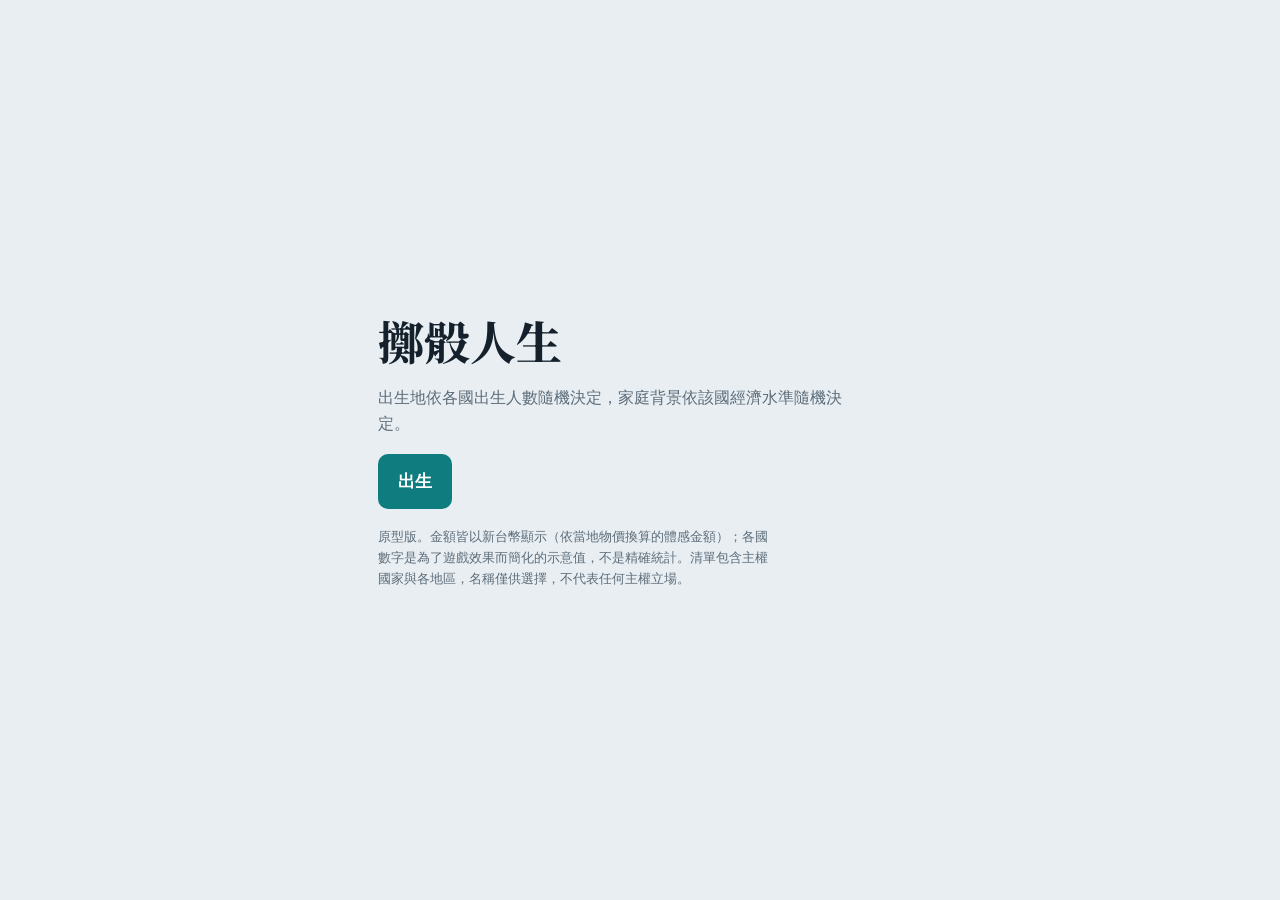
==== index.html @ a56c3ed8 "v4.1" ====
<!DOCTYPE html>
<html lang="zh-Hant">
<head>
<meta charset="utf-8">
<meta name="viewport" content="width=device-width, initial-scale=1, viewport-fit=cover">
<title>擲骰人生</title>
<link href="https://fonts.googleapis.com/css2?family=Noto+Serif+TC:wght@500;800&display=swap" rel="stylesheet">
<style>
:root{--bg:#e8eef2;--fg:#14202b;--card:#f7fafb;--mut:#5d6d7a;--ac:#0f7c80;--gold:#c98a0a;--bd:#cfdae1;color-scheme:light;box-sizing:border-box;padding-top:env(safe-area-inset-top,0px);padding-bottom:env(safe-area-inset-bottom,0px)}
@media (prefers-color-scheme:dark){:root:not([data-theme="light"]){--bg:#0f1a22;--fg:#e6eef3;--card:#18262f;--mut:#8ea0ad;--ac:#4fd1c5;--gold:#f0b94a;--bd:#2a3b46;color-scheme:dark}}
:root[data-theme="dark"]{--bg:#0f1a22;--fg:#e6eef3;--card:#18262f;--mut:#8ea0ad;--ac:#4fd1c5;--gold:#f0b94a;--bd:#2a3b46;color-scheme:dark}
*{box-sizing:border-box}
html,body{height:100%;margin:0}
body{background:var(--bg);color:var(--fg);font-family:system-ui,-apple-system,"Noto Sans TC","PingFang TC","Microsoft JhengHei",sans-serif;display:flex;flex-direction:column;line-height:1.6}
.serif{font-family:"Noto Serif TC","Songti TC",serif}
.screen{display:none;flex:1;min-height:0;flex-direction:column;padding:18px 18px 14px;max-width:560px;width:100%;margin:0 auto}
.screen.on{display:flex}
#start{justify-content:safe center;gap:18px;overflow-y:auto}
#start h1{font-size:46px;line-height:1.15;margin:0;font-weight:800}
#start p{margin:0;color:var(--mut);max-width:30em}
button{font:inherit;color:inherit;cursor:pointer}
.btn{background:var(--ac);color:#fff;border:0;border-radius:10px;padding:14px 20px;font-weight:700;font-size:17px;align-self:flex-start}
:root[data-theme="dark"] .btn,:root:not([data-theme="light"]) .btn{color:#06201f}
@media (prefers-color-scheme:light){:root:not([data-theme="dark"]) .btn{color:#fff}}
.btn:focus-visible,.opt:focus-visible,.ctl:focus-visible{outline:3px solid var(--gold);outline-offset:2px}
.note{font-size:13px;color:var(--mut)}
#top{display:flex;align-items:flex-end;justify-content:space-between;gap:12px;border-bottom:2px solid var(--fg);padding-bottom:8px}
#place{font-size:20px;font-weight:700}
#sub{font-size:13px;color:var(--mut)}
#foc{background:var(--card,#fff);border:1px solid var(--line,#d6dde3);border-radius:14px;padding:12px;margin:10px 0}
#foc .fh{display:flex;justify-content:space-between;align-items:baseline;margin-bottom:4px}#foc .fh b{font-size:16px}#foc .fh span{font-size:11.5px;color:var(--mut)}
#foc .fl{font-size:13px;color:var(--mut);margin-bottom:8px}#foc .fl b{color:inherit}
#foc .fr{display:flex;flex-wrap:wrap;gap:6px}
#foc .fb{border:1px solid var(--line,#cdd5db);background:transparent;border-radius:12px;padding:6px 10px;text-align:left;cursor:pointer;font:inherit;color:inherit}
#foc .fb b{display:block;font-size:13px}#foc .fb small{display:block;font-size:10.5px;color:var(--mut)}
#foc .fb.on{background:#0f6b63;color:#fff;border-color:#0f6b63}#foc .fb.on small{color:#d6efec}
#foc .fb2{margin-top:8px;border:1px solid var(--line,#cdd5db);background:transparent;border-radius:10px;padding:6px 12px;cursor:pointer;font:inherit;color:inherit}
#foc .fc{font-size:12px;color:var(--mut);margin-top:8px}
.ev.poem span{white-space:pre-line;line-height:1.7}
#resd{font-size:12.5px;color:var(--mut);margin-top:2px;line-height:1.4}
#resd b{color:var(--ink,inherit);font-weight:600}
#age{font-size:64px;line-height:.9;font-weight:800;font-variant-numeric:tabular-nums}
#age small{font-size:16px;font-weight:500;margin-left:4px;color:var(--mut)}
#stats{display:grid;grid-template-columns:1fr 1fr;gap:8px 18px;margin:12px 0}
.st{font-size:13px}
.st div.bar{height:6px;background:var(--bd);border-radius:3px;margin-top:3px;overflow:hidden}
.st div.bar i{display:block;height:100%;width:50%;background:var(--ac);transition:width .5s}
.st.w i{background:var(--gold)}
#log{flex:1;min-height:0;overflow-y:auto;border-top:1px solid var(--bd);padding-top:6px;scroll-behavior:smooth}
.ev{display:grid;grid-template-columns:48px 1fr;gap:8px;padding:7px 0;border-bottom:1px solid var(--bd);font-size:15px}
.ev b{color:var(--mut);font-weight:500;font-variant-numeric:tabular-nums}
.ev.pick{color:var(--ac)}
#ch{display:none;flex-direction:column;gap:8px;padding:10px 0 4px}
#ch.on{display:flex}
#ch p{margin:0 0 2px;font-weight:700}
.opt{background:var(--card);border:2px solid var(--fg);border-radius:10px;padding:12px 14px;text-align:left;font-size:16px}
.opt:active{background:var(--ac);color:#fff}
#bar{display:flex;flex-wrap:wrap;gap:8px;padding-top:10px}
.ctl{flex:1 1 28%;background:var(--card);border:1px solid var(--bd);border-radius:10px;padding:10px;font-size:15px}
#end{justify-content:center;gap:14px}
#end h2{font-size:34px;margin:0;line-height:1.2}
#sum{background:var(--card);border:1px solid var(--bd);border-radius:12px;padding:14px 16px;font-size:15px}
#sum div{display:flex;justify-content:space-between;padding:3px 0}
.fld{display:flex;flex-direction:column;gap:4px;font-size:14px;color:var(--mut)}
select,input[type=number],input[type=text]{font:inherit;color:var(--fg);background:var(--card);border:2px solid var(--fg);border-radius:10px;padding:11px 12px;font-size:16px;width:100%}
select:focus-visible,input:focus-visible{outline:3px solid var(--gold);outline-offset:2px}
#gf{display:none;flex-direction:column;gap:8px;padding:10px 0 4px}
#gf.on{display:flex}
#gf p{margin:0;font-weight:700}
#gf .row{display:flex;gap:8px}
#gf .row button{flex:1}
#qp{display:none;flex-direction:column;gap:8px;padding:10px 0 4px}
#qp.on{display:flex}
#qp p{margin:0;font-weight:700}
#pe{display:flex;flex-wrap:wrap;gap:4px 12px;font-size:12px;color:var(--mut);margin:0 0 8px}
#pe .dd{opacity:.5}
#sum p.note{margin:6px 0 0}
.ctl.on{border-color:var(--ac);color:var(--ac);font-weight:700}
.pg{height:4px;background:var(--bd);border-radius:2px;margin:8px 0 0}.pg i{display:block;height:100%;width:0;background:var(--gold);border-radius:2px;transition:width .4s}
#ch,#gf,#qp,#sp{position:fixed;left:50%;top:50%;transform:translate(-50%,-50%);width:min(92vw,520px);max-height:82vh;overflow-y:auto;background:var(--card);border:1px solid var(--bd);border-radius:14px;padding:16px;z-index:20;box-shadow:0 0 0 100vmax rgba(10,20,28,.55)}
#sp{display:none;flex-direction:column;gap:8px}
#sp.on{display:flex}
#spl{display:flex;flex-direction:column;gap:8px}
#chq,#spt{font-size:13px;color:var(--ac);font-weight:700}
.opt:disabled{opacity:.45}
#pf{overflow-y:auto;gap:10px}
.kv{display:flex;justify-content:space-between;gap:12px;padding:6px 0;border-bottom:1px solid var(--bd);font-size:15px}
.kv b{text-align:right}
#fin{display:grid;grid-template-columns:1fr 1fr;gap:4px 18px;font-size:13px;margin:0 0 8px}
#ld1,#ld2{fill:var(--bd);stroke:var(--mut);stroke-width:.3}
#ld2{stroke-width:.12}
#gr1,#gr2{stroke:var(--bd);stroke-width:.2;fill:none}
#gr2{stroke-width:.08}
.sec{display:block;font-weight:700;font-size:14px;margin-top:8px}
.pr{display:flex;flex-wrap:wrap;gap:8px;margin:6px 0}
.pill{background:var(--card);border:1px solid var(--bd);border-radius:999px;padding:8px 14px;font-size:14px}
.pill.sel{background:var(--fg);color:var(--bg);border-color:var(--fg)}

#game{overflow-y:auto}
#game>*{flex-shrink:0}
#log{flex:none;min-height:140px;max-height:42vh;overflow-y:auto}
#bar{position:sticky;bottom:0;background:var(--bg);padding-bottom:8px;margin-top:auto}
.cdrow{display:flex;justify-content:space-between;font-size:12px;color:var(--mut);margin:4px 0 8px}
.pg{height:6px}.pg i{background:var(--gold);transition:none}
#scard{background:var(--card);border:1px solid var(--bd);border-radius:12px;overflow:hidden;margin-bottom:8px}
#scn{display:block;width:100%;height:auto;image-rendering:pixelated;image-rendering:crisp-edges}
#scap{padding:8px 12px 0;font-weight:700;font-size:15px}
#sfam{padding:0 12px 10px;font-size:13px;color:var(--mut)}
.st.r{grid-column:1/-1}
#fin small{grid-column:1/-1;color:var(--mut);font-size:11px}
#chips{display:flex;flex-wrap:wrap;gap:6px;margin:0 0 8px}
.chip{font-size:12px;border:1px solid var(--bd);background:var(--card);border-radius:999px;padding:2px 10px}
#ch .mh{display:flex;justify-content:space-between;align-items:center;gap:8px;margin-bottom:6px}
#ch .mh2{display:flex;align-items:center;gap:8px;font-size:12px;color:var(--ac);font-variant-numeric:tabular-nums}
#ch h3{margin:2px 0 8px;font-size:18px;line-height:1.5}
.hintbar{margin:0 0 10px!important;padding:8px 12px;border-left:3px solid var(--ac);background:rgba(15,124,128,.12);font-size:13px;font-weight:400!important;color:var(--fg)}
#cho{display:flex;flex-direction:column;gap:8px}
#ch .opt{display:flex;gap:12px;align-items:flex-start;width:100%}
#ch .opt .on{color:var(--mut);font-variant-numeric:tabular-nums;flex:none;width:1.2em}
#ch .opt .ot{display:flex;flex-direction:column}
#ch .opt small{color:var(--mut);font-size:13px;margin-top:2px}
#ch.min{display:none!important}
#cha{margin-top:10px;align-self:center}
#chm{display:none;position:fixed;left:50%;bottom:80px;transform:translateX(-50%);z-index:25;background:var(--ac);color:#fff;border:0;border-radius:999px;padding:10px 18px;font-weight:700;box-shadow:0 4px 14px rgba(0,0,0,.3)}
#chm.on{display:block}
#ch{box-shadow:0 0 0 100vmax rgba(10,20,28,.55)}
#sp{padding:0;gap:0}
#sph{display:flex;align-items:center;gap:10px;position:sticky;top:0;background:var(--card);padding:14px 16px;border-bottom:1px solid var(--bd);z-index:2}
#spn2{flex:1;font-size:12px;color:var(--mut);text-align:right}
#spb{display:flex;flex-direction:column;gap:10px;padding:12px 16px}
#sp>.opt{margin:4px 16px 16px}
.spc{background:var(--bg);border:1px solid var(--bd);border-radius:10px;padding:12px 14px;display:flex;flex-direction:column;gap:4px;position:relative}
.spc.off{opacity:.55}
.spc.act{border-color:#a2314c}
.spt{font-weight:700}
.spd{font-size:13px;color:var(--mut)}
.spr{font-size:14px;font-variant-numeric:tabular-nums;align-self:flex-end;color:var(--fg)}
.sppr{display:flex;flex-wrap:wrap;gap:8px;margin-top:6px}
.sppr .pill:disabled{opacity:.45}
.sppr small{color:var(--mut);font-variant-numeric:tabular-nums}
.spsec{background:none;border:0;border-top:1px solid var(--bd);text-align:left;font-weight:700;padding:12px 0 4px;font-size:15px}
.ev.news{color:var(--gold)}
@media (prefers-reduced-motion:reduce){.st i{transition:none}#log{scroll-behavior:auto}}
#stats{display:flex;gap:6px;margin:8px 0 6px;padding:8px 10px;background:var(--card);border:1px solid var(--bd);border-radius:12px}
.st{flex:1;min-width:0;font-size:11px;color:var(--mut)}
.st span{display:block;line-height:1.2}
.st b{display:block;font-size:19px;line-height:1.15;color:var(--fg);font-variant-numeric:tabular-nums}
.st div.bar{height:4px;margin-top:3px}
#stbar{display:flex;gap:8px;margin:0 0 8px}
.pl2{background:var(--card);border:1px solid var(--bd);border-radius:999px;padding:8px 14px;font-size:14px}
#focbtn{flex:1;text-align:left;display:flex;justify-content:space-between;gap:6px}
#focbtn b{color:var(--ac)}
#spn{flex:none;font-weight:700}
#foc{padding:0;border:0;background:none;margin:0 0 6px}
#foc .fl{margin:0 0 2px}
#md{position:fixed;left:50%;top:50%;transform:translate(-50%,-50%);width:min(92vw,520px);max-height:82vh;overflow-y:auto;background:var(--card);border:1px solid var(--bd);border-radius:14px;padding:0;z-index:30;box-shadow:0 0 0 100vmax rgba(10,20,28,.55);display:none;flex-direction:column}
#md.on{display:flex}
#mdh{display:flex;align-items:center;justify-content:space-between;gap:10px;position:sticky;top:0;background:var(--card);padding:14px 16px;border-bottom:1px solid var(--bd);font-weight:700}
#mdb{display:flex;flex-direction:column;gap:8px;padding:12px 16px 16px}
#md .fb{border:1px solid var(--bd);background:transparent;border-radius:12px;padding:10px 12px;text-align:left;cursor:pointer;font:inherit;color:inherit}
#md .fb b{display:block;font-size:15px}#md .fb small{display:block;font-size:12px;color:var(--mut)}
#md .fb.on{background:#0f6b63;color:#fff;border-color:#0f6b63}#md .fb.on small{color:#d6efec}
#bar .ctl{flex:1 1 17%;padding:10px 4px;font-size:14px}
#chb{white-space:pre-line}
#cont{background:var(--card);color:var(--fg);border:1px solid var(--bd)}
#pfc{background:var(--card);border:1px solid var(--bd);border-radius:8px;overflow:hidden;flex:none}
#pfh{background:#7d2a3e;color:#fff;display:flex;justify-content:space-between;align-items:center;padding:16px 18px;font-size:19px;font-weight:700}
#pfh span{font:12px/1 ui-monospace,Menlo,monospace;opacity:.85}
#pfb{padding:18px;display:flex;flex-direction:column;gap:12px}
#pfb .lb{font-size:13px;color:var(--mut);margin-bottom:-6px}
#pfname{font-size:30px;font-weight:700;line-height:1.2}
#pfnar{margin:0;font-size:16px;color:var(--mut);line-height:1.8}
#pfnote{margin:0;padding-bottom:12px;border-bottom:1px dashed var(--bd)}
#pfl{display:grid;grid-template-columns:1fr 1fr;gap:16px 12px}
.kv2{display:flex;flex-direction:column;gap:2px;min-width:0}
.kv2 span{font-size:12.5px;color:var(--mut)}
.kv2 b{font-size:15.5px;word-break:break-all}
#pfblurb{background:rgba(15,124,128,.12);border-radius:8px;padding:12px 14px;font-size:15px;line-height:1.8}
#pfcmp table{width:100%;border-collapse:collapse;font-size:13.5px}
#pfcmp th{text-align:right;color:var(--mut);font-weight:700;padding:6px 4px;border-bottom:1px solid var(--bd);font-size:12.5px}#pfcmp th:first-child,#pfcmp td:first-child{text-align:left}
#pfcmp td{text-align:right;padding:8px 4px;border-bottom:1px solid var(--bd)}
#pfcmp{border:1px dashed var(--bd);border-radius:8px;padding:8px 10px}
#top{align-items:center;border:0;padding:6px 0 0;gap:14px}
#age{font-size:44px;line-height:1;white-space:nowrap}
#hmeta{flex:1;min-width:0}
#hm1{font-size:13px;color:var(--mut);margin-bottom:6px}
#ctl{position:sticky;top:0;z-index:6;display:flex;gap:4px;padding:8px 0;background:var(--bg);border-bottom:1px solid var(--bd);margin-bottom:8px}
#ctl .ctl{flex:none;padding:8px 10px;font-size:14px;border-radius:8px}
#spds{display:flex;flex:1;gap:0}
#spds .sg{flex:1;min-width:0;padding:8px 0;border-radius:0}
#spds .sg:first-child{border-radius:8px 0 0 8px}#spds .sg:last-child{border-radius:0 8px 8px 0}
#spds .sg.on{background:var(--fg);color:var(--bg);border-color:var(--fg)}
#who{margin:0 0 8px;font-size:12.5px;color:var(--mut)}#who #place{font-size:15px;color:var(--fg)}
#lcard{background:var(--card);border:1px solid var(--bd);border-radius:12px;padding:14px;margin-bottom:10px}
#lcard .lh{display:flex;justify-content:space-between;align-items:baseline;gap:8px;margin-bottom:10px}#lcard .lh b{font-size:21px}#lcard .lh span{font-size:12px;color:var(--mut)}
#lsum{display:flex;justify-content:space-between;align-items:center;gap:10px;background:var(--bg);border:1px solid var(--bd);border-radius:10px;padding:12px 14px;margin-bottom:8px}
#lsum .lsl{font-size:14px;color:var(--mut);line-height:1.8;min-width:0}#lsum .lsl b{color:var(--fg)}#lsum .lsl span{font-size:12.5px}
#lsum .lsb{display:flex;gap:6px;flex:none}
#lcard #log{border-top:0;max-height:55vh}
.ev{grid-template-columns:3.4em 1fr;gap:10px;padding:11px 4px}
.ev.pick{color:var(--mut);font-size:13.5px}.ev.pick span::before{content:"▸ ";color:#7d2a3e}
.ev.bad span{color:#a2314c}.ev.key span{font-weight:700}
.ev.star{background:rgba(15,124,128,.14)}.ev.star b::after{content:" ☆"}
#cst{background:var(--card);border:1px solid var(--bd);border-radius:12px;padding:14px;margin-bottom:12px}
#cst h4{margin:0 0 8px;font-size:16px}
#cst .cr{display:flex;justify-content:space-between;gap:10px;padding:7px 0;border-bottom:1px solid var(--bd);font-size:14px}#cst .cr b{font-family:ui-monospace,Menlo,monospace;font-weight:500}
#cst .note{margin:10px 0 0;font-size:11.5px;line-height:1.7}
#chd{margin:0 0 8px;font-size:16px;color:var(--mut);line-height:1.8}
#chp{margin:0 0 10px;font-size:13px;color:var(--mut)}
#chs{margin:0 0 10px!important;font-size:13px;border-left:3px solid var(--ac)}
#ch h3{font-size:25px;line-height:1.35;margin:6px 0 10px}
#md{z-index:40}
#lcard .ev,#log .ev{padding:4px 3px;line-height:1.32;gap:8px;font-size:14px}#lcard .ev.pick,#log .ev.pick{font-size:12.5px}#lcard .lh{margin-bottom:2px}</style>
</head>
<body>

<section id="start" class="screen on">
  <h1 class="serif">擲骰人生</h1>
  <p id="modeNote">出生地依各國出生人數隨機決定，家庭背景依該國經濟水準隨機決定。</p>
    <div id="devf" style="display:none;flex-direction:column;gap:18px">
  <label class="fld">國籍<select id="selC"></select></label>
  <label class="fld" id="fL" style="display:none"><span id="fLt">家族</span><select id="selL"></select></label>
  <label class="fld">家世背景<select id="selF"></select></label>
  <label class="fld">出生日期（留空則隨機）<input type="date" id="selD"></label>
  <button class="pill" id="rd" type="button" style="align-self:flex-start">隨機一個日期</button>
  <label class="fld">名字（留空則隨機生成）<input type="text" id="selN" maxlength="20"></label>
  </div>
  <button class="btn" id="go">出生</button>
  <button class="btn" id="cont" type="button" style="display:none">繼續上次的人生</button>
  <p class="note">原型版。金額皆以新台幣顯示（依當地物價換算的體感金額）；各國數字是為了遊戲效果而簡化的示意值，不是精確統計。清單包含主權國家與各地區，名稱僅供選擇，不代表任何主權立場。</p>
</section>

<div id="spin" style="display:none;position:fixed;inset:0;z-index:50;background:var(--bg);flex-direction:column;align-items:center;justify-content:center;gap:10px;text-align:center"><div style="font-size:14px;color:var(--mut)" id="spT">正在決定出生地</div><div class="serif" id="spN" style="font-size:44px;font-weight:700"></div><div style="font-size:14px;color:var(--mut);font-variant-numeric:tabular-nums" id="spP"></div></div>

<section id="pf" class="screen">
  <div id="pfc"><div id="pfh"><span style="font:inherit">出生登記</span><span id="pfn"></span></div>
  <div id="pfb"><div class="lb">名字</div><div id="pfname"></div><p id="pfnar"></p><p class="note" id="pfnote"></p>
  <div id="pfl"></div>
  <svg id="mp" viewBox="0 0 360 180" role="img" aria-label="世界地圖" style="width:100%;background:var(--bg);border:1px solid var(--bd);border-radius:12px;flex:none"><g id="gr1"></g><g id="ld1"></g><circle id="mk2" r="8" fill="none" stroke="var(--ac)" stroke-width="1.5"/><circle id="mk" r="3.5" fill="var(--ac)"/></svg>
  <svg id="mp2" viewBox="0 0 60 30" role="img" aria-label="出生位置放大圖" style="width:100%;background:var(--bg);border:1px solid var(--bd);border-radius:12px;flex:none"><g id="gr2"></g><g id="ld2"></g><circle id="zk2" r="1.6" fill="none" stroke="var(--ac)" stroke-width=".3"/><circle id="zk" r=".7" fill="var(--ac)"/><text id="zt" font-size="1.8" fill="var(--fg)"></text></svg>
  <p class="note" id="coord" style="text-align:center;margin:0"></p>
  <div id="pfblurb"></div><div id="pfcmp"></div></div></div>
  <button class="btn" id="begin">開始人生</button>
</section>

<section id="game" class="screen">
  <div id="top"><div id="age" class="serif">0<small>歲</small></div><div id="hmeta"><div id="hm1"></div><div class="pg"><i id="pgi"></i></div><div class="cdrow"><span id="cd"></span></div></div></div>
  <div id="ctl"><button class="ctl" id="pause">暫停</button><div id="spds"></div><button class="ctl" id="nxt">下一歲 »</button><button class="ctl" id="more">⋯</button>
    <button class="ctl" id="spd" style="display:none">速度 1x</button><button class="ctl" id="atk" style="display:none">自動抉擇</button><button class="ctl" id="svb" style="display:none">存檔</button></div>
  <div id="scard"><canvas id="scn" width="200" height="62" aria-label="像素風場景"></canvas><div id="scap"></div><div id="sfam"></div></div>
  <div id="stats">
    <div class="st"><span>健康</span><b id="v-h"></b><div class="bar"><i id="s-h"></i></div></div>
    <div class="st w"><span>財富</span><b id="v-w"></b><div class="bar"><i id="s-w"></i></div></div>
    <div class="st"><span>知識</span><b id="v-k"></b><div class="bar"><i id="s-k"></i></div></div>
    <div class="st"><span>幸福</span><b id="v-j"></b><div class="bar"><i id="s-j"></i></div></div>
    <div class="st"><span>關係</span><b id="v-r"></b><div class="bar"><i id="s-r"></i></div></div>
  </div>
  <div id="stbar"><button class="pl2" id="focbtn" type="button"></button><button class="pl2" id="spn" type="button">花錢</button></div>
  <div id="who"><div id="place" class="serif"></div><div id="sub"></div><div id="resd"></div></div>
  <div id="lcard"><div class="lh"><b>人生紀錄</b><span>最新的在前・點選一行即可加☆</span></div><div id="lsum"></div><div id="foc"></div><div id="chips"></div><div id="pe"></div><div id="log" aria-live="polite"></div></div>
  <div id="cst"></div>
  <div id="ch"><div class="mh"><span id="chq"></span><span class="mh2"><span id="chy"></span><button id="chc" class="pill" type="button">先收起來 ▾</button></span></div><h3 id="chb"></h3><p id="chd"></p><p id="chp"></p><p id="chs" class="hintbar"></p><p id="chh" class="hintbar"></p><div id="cho"></div><button class="pill" id="cha" type="button">從現在起把抉擇交給自動</button></div>
  <button id="chm" type="button">有一個抉擇等你決定，點此展開</button>
  <div id="gf"><p id="gq"></p><input type="number" id="gamt" min="0" step="any" inputmode="decimal" placeholder="輸入金額（新台幣）" aria-label="金額（新台幣）"><div class="row"><button class="opt" id="gok">給他這筆錢</button><button class="opt" id="gno">不給</button></div></div>
  <div id="qp"><p id="qq"></p><input type="text" id="qa" maxlength="60" placeholder="寫一行字（可留白）" aria-label="留下一行字"><button class="opt" id="qok">繼續</button></div>
  <div id="sp"><div id="sph"><span id="spt">花錢・投資</span><span id="spn2"></span><button id="spx" class="pill" type="button">關閉</button></div><div id="spb"></div><button class="opt" id="spx2" style="align-self:center">關閉</button></div>
  <div id="md"><div id="mdh"><span id="mdt"></span><button id="mdx" class="pill" type="button">關閉</button></div><div id="mdb"></div></div>
  
</section>

<section id="end" class="screen">
  <h2 class="serif" id="etitle"></h2>
  <div id="sum"></div>
  <input type="text" id="fw" maxlength="80" placeholder="對這個人說一句話，按 Enter 送出（可留白）" aria-label="對這個人說一句話">
  <button class="btn" id="again">再擲一次</button>
</section>

<script>
(function(){
var $=function(i){return document.getElementById(i)};
var R=Math.random,ri=function(a,b){return a+Math.floor(R()*(b-a+1))},cl=function(v){return Math.max(0,Math.min(100,v))};

var C0=[
{n:"中國",f:"🇨🇳",e:78,t:3,w:18},{n:"印度",f:"🇮🇳",e:70,t:2,w:18},{n:"美國",f:"🇺🇸",e:79,t:5,w:4},
{n:"印尼",f:"🇮🇩",e:71,t:2,w:4},{n:"奈及利亞",f:"🇳🇬",e:55,t:1,w:4},{n:"巴西",f:"🇧🇷",e:76,t:3,w:3},
{n:"孟加拉",f:"🇧🇩",e:73,t:2,w:3},{n:"日本",f:"🇯🇵",e:84,t:5,w:2},{n:"衣索比亞",f:"🇪🇹",e:67,t:1,w:2},
{n:"剛果民主共和國",f:"🇨🇩",e:62,t:1,w:2},{n:"德國",f:"🇩🇪",e:81,t:5,w:1},{n:"台灣",f:"🇹🇼",e:81,t:4,w:1}
];
var TIER=["","極度匱乏","資源有限","一般","寬裕","富裕"];

/* 代碼 預期壽命 經濟等級(1-5) 人口(百萬)，皆為簡化示意值 */
var D="AF 62 1 41;AL 78 3 2.8;DZ 77 3 45;AD 83 5 0.08;AO 62 2 36;AG 78 4 0.1;AR 77 3 46;AM 76 3 3;AU 83 5 26;AT 82 5 9;AZ 74 3 10;BS 74 4 0.4;BH 79 5 1.5;BD 73 2 172;BB 79 4 0.28;BY 74 3 9.2;BE 82 5 11.7;BZ 74 3 0.4;BJ 60 1 13;BT 72 2 0.8;BO 69 2 12;BA 77 3 3.2;BW 66 3 2.6;BR 76 3 216;BN 75 5 0.45;BG 75 4 6.4;BF 61 1 23;BI 62 1 13;CV 74 3 0.6;KH 70 2 17;CM 63 2 28;CA 83 5 40;CF 54 1 5.7;TD 55 1 18;CL 80 4 19.6;CN 78 3 1410;CO 77 3 52;KM 64 1 0.85;CG 65 2 6;CD 62 1 102;CR 80 4 5.2;CI 59 2 28;HR 78 4 3.9;CU 74 3 11;CY 81 5 1.3;CZ 79 5 10.8;DK 82 5 5.9;DJ 63 2 1.1;DM 76 3 0.07;DO 74 3 11.3;EC 77 3 18;EG 72 3 112;SV 71 2 6.3;GQ 62 3 1.7;ER 67 1 3.6;EE 78 5 1.4;SZ 60 2 1.2;ET 67 1 126;FJ 68 3 0.93;FI 82 5 5.5;FR 83 5 68;GA 67 3 2.4;GM 62 1 2.7;GE 74 3 3.7;DE 81 5 84;GH 64 2 34;GR 81 4 10.4;GD 76 3 0.12;GT 70 2 17.6;GN 59 1 14;GW 63 1 2.1;GY 70 3 0.8;HT 64 1 11.7;HN 71 2 10.4;HU 77 4 9.6;IS 83 5 0.4;IN 70 2 1430;ID 71 2 277;IR 77 3 89;IQ 71 2 45;IE 82 5 5.3;IL 83 5 9.8;IT 83 5 59;JM 71 3 2.8;JP 84 5 124;JO 75 3 11;KZ 73 3 20;KE 62 2 55;KI 68 2 0.13;KP 73 1 26;KR 84 5 52;KW 79 5 4.3;KG 72 2 7;LA 69 2 7.6;LV 76 4 1.9;LB 76 3 5.4;LS 57 2 2.3;LR 61 1 5.4;LY 73 3 6.9;LI 83 5 0.04;LT 76 4 2.8;LU 83 5 0.66;MG 64 1 30;MW 64 1 20;MY 76 3 34;MV 80 3 0.5;ML 59 1 23;MT 83 5 0.53;MH 66 2 0.04;MR 65 2 4.9;MU 74 4 1.3;MX 75 3 128;FM 70 2 0.11;MD 71 3 2.6;MC 86 5 0.04;MN 71 3 3.4;ME 77 3 0.62;MA 75 3 37;MZ 61 1 33;MM 67 2 54;NA 63 3 2.6;NR 63 3 0.012;NP 70 2 30;NL 82 5 17.8;NZ 82 5 5.2;NI 75 2 6.9;NE 61 1 27;NG 55 2 224;MK 76 3 1.8;NO 83 5 5.5;OM 79 5 4.6;PK 67 2 240;PW 69 4 0.018;PA 79 4 4.4;PG 65 2 10;PY 71 3 6.8;PE 77 3 34;PH 70 2 117;PL 78 4 37.7;PT 82 5 10.4;QA 82 5 2.7;RO 76 4 19;RU 73 4 144;RW 67 1 14;KN 76 4 0.05;LC 76 3 0.18;VC 72 3 0.1;WS 73 2 0.22;SM 85 5 0.034;ST 70 2 0.23;SA 78 5 36;SN 68 2 17;RS 76 3 6.7;SC 74 5 0.1;SL 61 1 8.6;SG 84 5 5.9;SK 78 4 5.4;SI 81 5 2.1;SB 71 2 0.74;SO 57 1 18;ZA 65 3 60;SS 55 1 11;ES 83 5 48;LK 77 3 22;SD 66 1 48;SR 71 3 0.62;SE 83 5 10.5;CH 84 5 8.8;SY 73 1 22;TJ 71 2 10;TZ 67 1 67;TH 79 3 72;TL 69 2 1.3;TG 62 1 9;TO 71 3 0.1;TT 73 4 1.5;TN 76 3 12;TR 78 4 85;TM 70 3 6.5;TV 66 3 0.011;UG 64 1 48;UA 73 3 37;AE 79 5 10;GB 81 5 67;US 79 5 335;UY 78 4 3.4;UZ 72 2 36;VU 70 2 0.33;VA 83 5 0.001;VE 72 2 28;VN 74 3 99;YE 64 1 34;ZM 63 1 20;ZW 62 2 16;HK 85 5 7.5;MO 85 5 0.7;PS 74 2 5.4;TW 81 4 23.4;XK 77 3 1.8;EH 71 2 0.6;GL 71 5 0.056;PR 80 4 3.2;GI 80 5 0.03;IM 82 5 0.085;JE 82 5 0.1;GG 82 5 0.067;FO 82 5 0.054;AX 82 5 0.03;RE 83 5 0.9;YT 78 3 0.3;BM 82 5 0.064;KY 82 5 0.07;AW 76 5 0.11;CW 79 5 0.15;GP 82 4 0.38;MQ 83 4 0.36;GF 80 4 0.3;VI 80 4 0.1;TC 80 4 0.045;GU 79 4 0.17;PF 78 4 0.28;NC 78 4 0.27;AS 74 3 0.045;CK 76 3 0.017";
var DN=(function(){try{return new Intl.DisplayNames(["zh-Hant"],{type:"region"})}catch(e){return null}})();
var NM={HK:"香港",MO:"澳門",PS:"巴勒斯坦",TW:"台灣",XK:"科索沃",EH:"西撒哈拉",CD:"剛果民主共和國",CG:"剛果共和國"};
var C=D.split(";").map(function(r){
  var a=r.split(" "),k=a[0],n=NM[k];
  if(!n){try{n=DN.of(k)}catch(e){}}
  return {k:k,n:n||k,f:String.fromCodePoint.apply(null,k.split("").map(function(ch){return 127397+ch.charCodeAt(0)})),e:+a[1],t:+a[2],w:+a[3]};
}).sort(function(a,b){return a.n.localeCompare(b.n,"zh-Hant")});

var ROY={SA:1,AE:1,QA:1,KW:1,BH:1,OM:1,JO:1,MA:1,GB:1,JP:1,ES:1,NL:1,BE:1,SE:1,NO:1,DK:1,TH:1,MY:1,BN:1,BT:1,KH:1,LU:1,MC:1,LI:1,SZ:1,LS:1,TO:1};
var CASTE=[["婆羅門",5],["剎帝利",8],["吠舍",6],["首陀羅",41],["達利特",17],["原住民部落",9]];
function pickCaste(){var r=R()*86,i=0;for(;i<CASTE.length;i++){r-=CASTE[i][1];if(r<0)break}return Math.min(i,5)}
function lineOpts(k){
  if(k==="IN")return {t:"種姓",o:CASTE.map(function(x,i){return [i,x[0]]})};
  if(ROY[k])return {t:"是否為王室",o:[[0,"平民"],[1,"王室成員"]]};
  return null;
}
function refreshL(){
  var v=$("selC").value,c=v==="r"?null:C[+v],L=c&&lineOpts(c.k);
  $("fL").style.display=L?"flex":"none";
  if(L){$("fLt").textContent=L.t;$("selL").innerHTML='<option value="r">隨機</option>'+L.o.map(function(x){return '<option value="'+x[0]+'">'+x[1]+'</option>'}).join("")}
}

/* ===== 工具與貨幣（一律以新台幣顯示） ===== */
var FX=32,YMS=30000,TT=0;
function NT(u){var v=Math.round(u*FX),a=Math.abs(v),g=v<0?'-':'';
  if(a>=1e8)return g+(a/1e8).toFixed(2)+'億元';
  if(a>=1e5)return g+(a/1e4).toFixed(a>=1e6?0:1)+'萬元';
  return g+a.toLocaleString('en-US')+'元'}
function gauss(){var u=0,v=0;while(!u)u=R();while(!v)v=R();return Math.sqrt(-2*Math.log(u))*Math.cos(2*Math.PI*v)}
function clamp(v,a,b){return Math.max(a,Math.min(b,v))}
function pk1(a){return a[ri(0,a.length-1)]}
var CT={};C.forEach(function(c){CT[c.k]=c});
var SC=[0,6000,25000,90000,300000,900000],BI=[0,75,230,700,1700,3800],CBR=[0,38,25,15,11,9];
var TERT=[0,0,0,0,0,0];
function has(str,k){return (' '+str+' ').indexOf(' '+k+' ')>-1}

/* ===== 世界設定：兵役、政體、衝突、通膨 ===== */
var SVCD={};
('KR:m:18:1:1:0:20;TW:m:12:1:1:0:19;SG:m:24:0:0:1:18;IL:mf:32:1:0:1:18;RU:m:12:1:1:0:19;BY:m:18:1:1:0:19;KZ:m:12:0:1:0:19;UZ:m:12:0:1:0:19;AZ:m:15:0:1:0:19;AM:m:24:0:1:0:19;GE:m:12:0:1:0:19;TJ:m:24:0:1:0:19;KG:m:18:0:1:0:19;TM:m:24:0:0:0:19;TR:m:9:0:1:0:20;GR:m:9:1:1:0:19;CY:m:14:1:1:0:19;AT:m:6:1:0:0:18;CH:m:6:1:0:0:19;FI:m:9:1:0:1:18;LT:m:9:0:0:0:19:.3;EE:m:10:1:0:0:19;LV:m:11:0:0:0:19:.3;NO:mf:12:1:0:0:19:.1;SE:mf:11:1:0:0:19:.08;DK:mf:11:1:0:0:19:.25;MX:m:12:0:0:0:18:.2;BR:m:12:1:0:0:18:.25;CO:m:18:0:0:0:18:.6;BO:m:12:0:0:0:18:.6;PY:m:12:0:0:0:18:.5;VE:m:24:0:0:0:18:.2;CU:m:24:0:0:0:18;EG:m:18:0:1:0:19;IR:m:21:0:1:0:19;KW:m:12:0:0:0:18;QA:m:12:0:0:0:18;AE:m:16:0:0:0:18;MA:m:12:0:0:0:19:.4;DZ:m:18:0:1:0:19;TN:m:12:0:0:0:19:.5;ER:mf:18:0:0:0:18;MM:mf:24:0:0:0:18:.6;VN:m:24:0:0:0:18:.5;LA:m:18:0:0:0:18:.5;KH:m:18:0:0:0:18:.1;TH:m:24:0:0:0:21:.35;MN:m:12:0:0:0:18;MD:m:12:1:0:0:19;SY:m:18:0:0:0:18;SD:m:24:0:0:0:18:.5').split(';').forEach(function(r){var a=r.split(':');SVCD[a[0]]={sex:a[1],mo:+a[2],alt:+a[3],def:+a[4],bef:+a[5],age:+a[6],p:a[7]?+a[7]:1}});
var REGS={one:'CN VN LA CU KP',aut:'RU BY KZ UZ TJ TM AZ KG NI VE EG CM DJ RW ER',mon:'SA AE QA OM BN SZ',mil:'MM ML BF NE GN SD AF',hyb:'TR IR BH KW PK UG TZ ET KH SG HK'};
function regOf(k){for(var x in REGS)if(has(REGS[x],k))return x;return 'dem'}
var POLNS={dem:['','地方民意代表','市長','全國性民意代表','國家領導人'],one:['','基層黨政幹部','市級黨政主官','全國人民代表','最高領導人'],mon:['','地方官員','市長／總督','內閣大臣','首相／最高顧問'],mil:['','軍中幹部','地方軍政首長','國家委員','國家領導人']};
POLNS.aut=POLNS.hyb=POLNS.dem;
function POLNm(l){var a=(POLNS[s.reg]||POLNS.dem).slice();if(s.c.k==='KP')a[3]='最高人民會議代表';return a[l]||''}
var CONF={UA:2,PS:3,SD:3,MM:2,SY:2,YE:3,SO:2,HT:2,ML:2,BF:2,NE:1,CD:2,ET:1,SS:3,LB:1,AF:1,NG:1,MZ:1,IL:1};
var HIGHINF='AR TR VE NG EG LB PK GH ET MM ZW SS SD SY YE HT CU IR MW';
var QUAKE='JP TW PH ID NP TR CL MX CN IR PE',STORM='PH TW JP VN CN BD IN US MX',FLOOD='BD PK IN NG TH VN ID MZ SD BR';
var MA_T=[0,23,25,28,30,31];
var INTL={US:110,GB:73,CA:100,AU:80,DE:40,FR:43,JP:34,KR:25,CN:49,SG:12,HK:5,CH:6,MY:10,TW:4,BR:2,RU:30,MX:3,IN:5,ZA:6,SA:7,TH:6,MO:3,EG:8,TR:12};
var QL={US:5,GB:5,CH:5,SG:5,AU:5,CA:5,DE:5,FR:4,JP:5,KR:4,HK:4,CN:4,TW:4,MY:3,BR:3,RU:3,MX:3,IN:3,ZA:3,SA:3,TH:3,MO:3,EG:2,TR:3};
var COST={US:55000,GB:42000,CH:30000,SG:30000,CN:9000,HK:30000,AU:38000,DE:14000,FR:15000,JP:20000,CA:30000,KR:17000,MY:9000,TW:9000,BR:10000,RU:8000,MX:9000,IN:7000,ZA:9000,SA:15000,TH:8000,MO:15000,EG:5000,TR:7000};
var STRICT={US:.35,GB:.28,AU:.3,CA:.3,CH:.22,DE:.15,FR:.15,JP:.12,KR:.1,SG:.12,CN:.1,HK:.08,MY:.08,TW:.1};
function intlOf(k){return INTL[k]!==undefined?INTL[k]:[0,.5,2,5,10,20][CT[k]?CT[k].t:3]}
function qlOf(k){return QL[k]!==undefined?QL[k]:[0,1.5,2,3,3.5,4][CT[k]?CT[k].t:3]}
function destOK(src,dst){
  if(src==='KP')return dst==='CN'||dst==='RU';
  if(src==='IL'&&has('IR LB SY IQ YE LY DZ KW SA MY',dst))return false;
  if(src==='RU'&&dst==='UA')return false;
  return true}
function canTravel(){return !has('KP ER',s.c.k)}
function mktOpen(){return !has('KP ER',s.c.k)}
var WORLD={mk:{},uaEnd:2030};
function initWorld(){WORLD={mk:{},uaEnd:2026+ri(0,7),twNews:0,said:{},pan:2028+ri(0,32)}}
function mkt(y){if(!WORLD.mk[y]){var cr=R()<.05,st=cr?-(.2+R()*.2):clamp(.07+gauss()*.14,-.16,.4);
  var re=clamp(.02+gauss()*.05,-.12,.15);if(has('CN HK',s.c.k)&&y<=2034)re-=.04;
  WORLD.mk[y]={s:st,b:clamp(.02+gauss()*.035,-.08,.12),re:re,cr:cr}}return WORLD.mk[y]}
var PIRD={TW:14,HK:20,CN:18,SG:14,KR:12,JP:8,US:5,GB:8,AU:9,CA:8,DE:8,FR:8};
function pirOf(k){return PIRD[k]||[0,3,5,7,8,8][CT[k]?CT[k].t:3]}

/* ===== 金錢 ===== */
function resTier(){return s.wc&&CT[s.wc]?CT[s.wc].t:s.c.t}
function P(){return BI[resTier()]*12}
function syncW(){s.w=clamp(s.sav/SC[s.c.t]*100,0,100)}
function earn(c){if(c>0){s.sav+=c;syncW()}}
function pay(c){if(c<=0)return;if(s.sav>=c)s.sav-=c;else{s.debt+=c-s.sav;s.sav=0}syncW()}
function creditLeft(){return Math.max(0,P()*3-s.debt)}
function canPay(c){if(s.age<18)return c<=P()*.12*(s.fam+1)/2;return c<=s.sav+creditLeft()}
function houseVal(){return s.hv||0}
var GAN='甲乙丙丁戊己庚辛壬癸',ZHI='子丑寅卯辰巳午未申酉戌亥',GE='木木火火土土金金水水',ZE='水土木木土火火土金金土水',ELS=['木','火','土','金','水'];
function bazi(){
  var ps=[],cnt={木:0,火:0,土:0,金:0,水:0};
  for(var i=0;i<4;i++){var g=ri(0,9),z=ri(0,5)*2+g%2;ps.push(GAN[g]+ZHI[z]);cnt[GE[g]]++;cnt[ZE[z]]++}
  var dom=ELS[0];ELS.forEach(function(e){if(cnt[e]>cnt[dom])dom=e});
  return {txt:ps.join(' '),dom:dom,lack:ELS.filter(function(e){return !cnt[e]})};
}
function mkPeer(){var c=pickCountry(),d=Math.round(c.e+ri(-20,8));if(R()<(6-c.t)*.012)d=ri(0,4);return {c:c,d:Math.max(0,d)}}
var U=[['麻省理工學院',1,'US'],['帝國理工學院',2,'GB'],['牛津大學',3,'GB'],['哈佛大學',4,'US'],['劍橋大學',5,'GB'],['史丹佛大學',6,'US'],['蘇黎世聯邦理工學院',7,'CH'],['新加坡國立大學',8,'SG'],['加州理工學院',10,'US'],['北京大學',14,'CN'],['南洋理工大學',15,'SG'],['香港大學',17,'HK'],['清華大學',20,'CN'],['墨爾本大學',21,'AU'],['慕尼黑工業大學',22,'DE'],['巴黎文理研究大學',24,'FR'],['東京大學',28,'JP'],['多倫多大學',29,'CA'],['首爾大學',31,'KR'],['馬來亞大學',60,'MY'],['臺灣大學',68,'TW'],['聖保羅大學',85,'BR'],['莫斯科國立大學',90,'RU'],['墨西哥國立自治大學',100,'MX'],['印度理工學院孟買分校',118,'IN'],['開普敦大學',150,'ZA'],['沙烏地國王大學',200,'SA'],['朱拉隆功大學',215,'TH'],['澳門大學',300,'MO'],['開羅大學',350,'EG'],['伊斯坦堡大學',400,'TR'],['加州大學洛杉磯分校',44,'US'],['紐約大學',38,'US'],['德州大學奧斯汀分校',70,'US'],['亞利桑那州立大學',190,'US'],['一般州立大學',420,'US'],['曼徹斯特大學',35,'GB'],['華威大學',70,'GB'],['格拉斯哥大學',80,'GB'],['里茲大學',90,'GB'],['普利茅斯大學',500,'GB'],['雪梨大學',18,'AU'],['新南威爾斯大學',19,'AU'],['蒙納許大學',37,'AU'],['昆士蘭大學',40,'AU'],['阿德萊德大學',82,'AU'],['伍倫貢大學',170,'AU'],['麥基爾大學',30,'CA'],['英屬哥倫比亞大學',40,'CA'],['滑鐵盧大學',110,'CA'],['約克大學',340,'CA'],['海德堡大學',87,'DE'],['柏林自由大學',98,'DE'],['亞琛工業大學',99,'DE'],['科隆大學',280,'DE'],['索邦大學',72,'FR'],['里昂第一大學',350,'FR'],['京都大學',57,'JP'],['大阪大學',80,'JP'],['早稻田大學',200,'JP'],['立命館大學',500,'JP'],['延世大學',50,'KR'],['高麗大學',70,'KR'],['成均館大學',140,'KR'],['漢陽大學',200,'KR'],['香港中文大學',36,'HK'],['香港科技大學',44,'HK'],['香港理工大學',57,'HK'],['香港城市大學',63,'HK'],['浙江大學',47,'CN'],['復旦大學',50,'CN'],['上海交通大學',47,'CN'],['華中科技大學',250,'CN'],['馬來西亞理科大學',140,'MY'],['馬來西亞博特拉大學',145,'MY'],['成功大學',200,'TW'],['政治大學',450,'TW'],['洛桑聯邦理工學院',26,'CH'],['瑞士聖加侖大學',250,'CH'],['聖彼得堡國立大學',230,'RU'],['德里大學',400,'IN'],['孟買大學',600,'IN']];
/* ===== 排程：事件分散在一年之內 ===== */
function sch(frac,fn,modal){s.sched.push({at:frac*YMS,fn:fn,modal:modal!==false});s.sched.sort(function(a,b){return a.at-b.at})}
function schLog(frac,txt,fx){sch(frac,function(){log(txt);if(fx){var m=apply(fx);if(m)log(m)}},false)}
function O(l,t,fx,d){return {l:l,t:t,fx:fx,d:d}}
function addHob(n){if(s.hob.indexOf(n)<0&&s.hob.length<3)s.hob.push(n)}

/* ===== 政治：不同政體走不同的路 ===== */
function polStart(){var r=s.reg;if(s.wc&&natK()!==s.wc)return false;
  if(r==='one')return !!s.party;
  if(r==='mil')return !!s.milCareer;
  if(r==='mon')return s.nat?s.w>=70:!!(s.royal||s.fam>=4);
  return true}
function polPath(){var r=s.reg;return r==='one'||r==='mil'||r==='mon'}
function startBid(lv){
  s.polT=s.age;s.camp={lv:lv,boost:0};
  var path=polPath();
  log(path?'你進入「'+POLNm(lv)+'」的審查與任用程序。':'你登記參選「'+POLNm(lv)+'」，競選活動開始了。');
  pay(P()*[0,.12,.3,.7,1.5][lv]);
  sch(.2,function(){ask(campEv())});
  sch(.84,function(){finishBid()});
}
function campEv(){
  var path=polPath(),b=function(v){return function(){s.camp.boost+=v}};
  var ch=path?[
   O('在工作上拿出亮眼的成績','你把重心放在業績與口碑上。',function(){b(.07)();return {h:-2,k:1}},'靠實績累積評價，比較慢熱'),
   O('經營人脈與派系關係','你頻繁拜會關鍵人物。',function(){b(.06)();return {r:4,w:-1}},'關係好辦事，但也要付出人情'),
   O('深入基層了解實際需求','你跑遍基層，累積了第一手資料。',function(){b(.05)();return {h:-2,r:2}},'耗體力，但風評好'),
   O('維持原本的節奏','你不特別動作。',{j:1},'不冒險也不加分')]
  :[
   O('跑基層，挨家挨戶拜訪','你一戶一戶地敲門。',function(){b(.07)();return {h:-3,r:3}},'最扎實，但很花體力'),
   O('經營媒體與網路聲量','你投入預算在宣傳上。',function(){pay(P()*.2);b(R()<.18?-.05:.08)();return {j:-1}},'要花錢，擴散快，也有失言的風險'),
   O('與其他陣營結盟','你和其他陣營談好了支持條件。',function(){b(.05)();return {r:3,j:-2}},'換取支持，但可能被批評妥協'),
   O('低調進行，少一點動作','你保持平常心。',{j:1},'不冒險也不加分')];
  return {q:'競選期間，你打算把力氣放在哪裡？',hint:path?'審查期間會看資歷、評價與人際關係':'選戰期間的每一個選擇都會影響支持度',ch:ch};
}
function finishBid(){
  var c=s.camp;if(!c)return;s.camp=null;var lv=c.lv,b=[0,.40,.32,.27,.20][lv];
  var rm={dem:1,hyb:.75,aut:.5,one:1.1,mon:.9,mil:.8}[s.reg]||1;
  var p=(b+s.w/500+s.k/400+s.r/500+s.lk+(s.pt===3?.08:0)+(s.fam>=4?.04:0)+c.boost+(s.milDone?.03:0)+(s.fl.pp?.06:0)+(s.party?(s.reg==='hyb'||s.reg==='aut'?.12:.03):0))*rm;
  if(lv===4&&polPath())p*=.35;
  s.fl.pp=0;
  var path=polPath(),nm=POLNm(lv);
  if(R()<p){
    s.pol=lv;s.polLeft=path?(lv===4?99:5):4;s.polT=s.age;s.termAsk=0;
    log(path?'組織核定任命，你成為「'+nm+'」。':'開票結果出爐，你當選「'+nm+'」！得票率約 '+ri(46,63)+'%。');
    apply({w:3+lv*2,j:8,k:2,r:3});
  }else{
    log(path?'這次的任用沒有通過，你得重新累積。':'開票結果出爐，你落選了，得票率約 '+ri(30,47)+'%。');
    apply({j:-8,w:-2});
    if(s.pol>0&&s.polLeft<=0){s.exPol=Math.max(s.exPol||0,s.pol);s.pol=0;s.termAsk=0;log('任期結束，你卸下了職務。')}
  }
}
function termEv(){
  var lv=s.pol,path=polPath(),ch=[];
  ch.push(O(path?'爭取續任':'競選連任','你決定再爭取一個任期。',function(){startBid(lv);return {}},'成功率比首次稍高，但落選就要卸任'));
  if(lv<4)ch.push(O('挑戰更高的職位：「'+POLNm(lv+1)+'」','你把目光投向更高的位置。',function(){startBid(lv+1);return {}},'風險較高，失敗仍保留現職到任期結束'));
  ch.push(O('任期屆滿後卸任','你交接了職務，回到平常的生活。',function(){s.exPol=Math.max(s.exPol||0,lv);s.pol=0;s.polT=s.age;s.polLeft=0;s.termAsk=0;return {j:2,h:2}},'退出政壇，把時間留給自己'));
  return {q:'你的「'+POLNm(lv)+'」任期就要結束了。',ch:ch};
}
function partyEv(){
  var k=s.c.k,nm=has('CN VN LA CU KP',k)?'執政黨':'執政黨／主流政黨';
  return {q:'有人鼓勵你申請加入'+nm+'，這會影響你以後的路。',hint:s.reg==='one'?'在一黨體制下，黨員身分是從政與升遷的門檻':'加入主流政黨有助於提名與資源，但也要承擔立場上的壓力',ch:[
   O('提出申請','你遞出了申請書。',function(){var p=.35+s.k/250+(s.milDone?.15:0)+(s.fam>=3?.08:0);if(R()<p){s.party=1;return {r:3,m:'申請通過，你成為黨員。'}}return {j:-3,m:'這次沒有通過，需要累積更多表現。'}},'通過後打開從政與升遷的路'),
   O('先觀望','你決定再想想。',{j:1},'保留彈性，但機會不一定等你'),
   O('沒有興趣','你婉拒了。',{r:-1},'走自己的路，政治相關的路會變窄')]};
}

/* ===== 兵役 ===== */
function svcInfo(){var k=s.c.k,sx=s.sex==='男孩'?'m':'f';
  if(k==='KP')return {mo:sx==='m'?120:84,alt:0,def:0,bef:1,age:17,p:1};
  var v=SVCD[k];if(!v)return null;if(v.sex==='m'&&sx==='f')return null;
  var mo=v.mo;if(k==='IL'&&sx==='f')mo=24;
  return {mo:mo,alt:v.alt,def:v.def,bef:v.bef,age:v.age,p:v.p}}
function svcPendingBefore(){var v=svcInfo();return !!(v&&v.bef&&!s.milDone&&!s.mil&&!s.svcFree)}
function svcYears(mo,mult){var m=mo*(mult||1);return m<12?1:Math.ceil(m/12)}
function startMil(v,kind,mult){
  var y=svcYears(v.mo,mult);s.mil={left:y,tot:y,kind:kind};if(s.study)s.study.pause=1;
  log('你開始服役（'+kind+'），預計約 '+Math.round(v.mo*(mult||1))+' 個月，折算約 '+y+' 年。');
}
function milTick(){
  var m=s.mil;if(!m)return;
  apply({h:m.kind==='刑期'?-2:2,r:1,j:m.kind==='刑期'?-3:-1,k:m.kind==='刑期'?0:1});
  var rr=R();
  if(m.kind!=='刑期'){
    if(rr<.12)schLog(.5,'你在訓練中受了點傷，休養了幾個星期。',{h:-5});
    else if(rr<.3)schLog(.5,'你和同袍成了莫逆之交。',{r:6,j:3});
    else if(rr<.4)schLog(.5,'你在部隊裡學會了一項實用的技能。',{k:3});
  }
  m.left--;
  if(m.left<=0){
    var kind=m.kind;s.mil=null;s.milDone=1;if(s.study)s.study.pause=0;
    log(kind==='刑期'?'刑期結束，你回到了社會。':'你退伍了。');
    if(kind!=='刑期'&&s.c.k==='KP'){s.party=s.party||(R()<.5+s.fam*.05?1:0);if(s.party)log('服役表現良好，你被吸收為黨員。')}
    if(kind==='義務'&&s.c.k!=='KP'&&R()<.5)s.q.push(stayEv());
    if(kind==='志願'){s.milCareer=s.milCareer||0}
    if(s.deferred&&s.study==null)s.deferred=0;
  }
}
function stayEv(){return {q:'退伍前，單位問你要不要簽志願役留下來。',ch:[
  O('簽下志願役，留營','你決定把軍旅當成職業。',function(){s.milCareer=1;s.mcY=0;return {w:2,j:1,m:'你成為職業軍人。'}},'穩定收入與升遷階梯，但離開家人、有風險'),
  O('退伍，回到一般職場','你準備迎接新的生活。',{j:3},'自由，但要自己找路')]}}
function svcEv(v){
  var ch=[],k=s.c.k;
  ch.push(O(k==='KP'?'依規定入伍':'依規定入伍服役','你背起行囊，進了營區。',function(){startMil(v,'義務');return {}},'役期約 '+v.mo+' 個月'));
  if(v.alt)ch.push(O('申請替代役／民事服務','你選擇用其他方式履行義務。',function(){startMil(v,'替代役',1.5);return {r:2}},'役期較長，但從事社會服務'));
  if(v.def&&s.study&&!s.deferred)ch.push(O('申請延後，等學業結束再服役','你辦了緩召。',function(){s.deferred=1;return {k:1}},'畢業後仍須入伍'));
  if(k==='TR')ch.push(O('繳費換取短期役','你繳了費，只服短期役。',function(){pay(P()*1.2);s.milDone=1;return {j:2,m:'你以繳費方式完成義務。'}},'要花一筆錢，換取只服很短的役期'));
  if(k==='IL')ch.push(O('申請豁免（宗教／醫療／良心理由）','你遞了豁免申請。',function(){if(R()<.4){s.milDone=1;return {j:3,m:'豁免申請通過了。'}}return {j:-3,r:-2,m:'申請被駁回，仍須服役。'}},'不一定通過，被駁回要承擔後果'));
  if(k!=='KP')ch.push(O('設法逃避兵役','你想盡辦法躲避。',function(){var p=has('KR TW SG',k)?.15:.35;if(R()<p){s.milDone=1;s.svcFree=1;return {j:-1,r:-3,m:'你逃過了徵召，但心裡始終不踏實。'}}startMil(v,'刑期',.6);return {j:-8,r:-6,m:'被查獲後依法處理，你被判了刑。'}},'被抓到會受到法律制裁，成功率不高'));
  return {q:'你到了兵役年齡，'+(k==='KP'?'依規定必須入伍。':'義務役的通知寄來了。'),hint:(SVCD[k]?(v.mo+' 個月役期'):'')+(v.sex==='mf'?'（男女皆須服役）':''),ch:ch};
}
function enlistEv(){return {q:'募兵人員來到你的社區，說明志願從軍的待遇。',sm:1,ch:[
  O('志願入伍（3年）','你報名了志願役。',function(){startMil({mo:36},'志願');s.milCareer=1;s.mcY=0;return {j:2}},'穩定的薪資與福利，之後也有機會走軍職或從政'),
  O('再想想','你把宣傳單收了起來。',{},'不做決定'),
  O('不考慮','你婉拒了。',{},'不做決定')]}}

/* ===== 教育 ===== */
var LVN=['','學士','碩士','博士'];
function studyYears(lv,major){return lv===1?(major==='醫學'?ri(6,7):4):lv===2?2:6}
function stageName(){if(s.study)return (s.study.ab?'留學生・':'')+['','大學生','研究生','博士生'][s.study.lv];return s.age<12?'小學生':s.age<15?'中學生':'高中生'}
function visaRefuse(dst){var b=STRICT[dst]||.12,m=[0,1.7,1.3,.8,.35,.15][s.c.t];
  if(s.c.k==='RU'&&has('US GB DE FR AU CA CH JP',dst))m*=1.8;if(s.k>=85)m*=.7;if(s.fam>=4)m*=.8;return clamp(b*m,.02,.85)}
function eduOffer(lv,opt){
  opt=opt||{};
  var home=U.filter(function(u){return u[2]===curK()}),abroad=U.filter(function(u){return u[2]!==curK()});
  var sc=s.k+Math.max(s.w,(s.age<26?s.fw||0:0))*.5-lv*6+(s.pt===2?4:0)+(s.h-50)*.1,o=[],yrsB=lv===1?4:lv===2?2:6;
  function ok(u,h){return sc+(h?15:0)>=req(u[1])}
  function begin(u,ab,cost,tag){
    var st={lv:lv,uni:u[0],rank:u[1],left:yrsB,tot:yrsB,cost:cost,ab:ab,pause:0};
    s.study=st;s.edu.push(u[0]+LVN[lv]+(ab?'（留學'+ab.n+'）':''));
    if(lv===1)s.q.push(majorEv());
  }
  function dom(u,label,dsc){var c=P()*(u[1]<=300?.1:.07);
    o.push({l:u[0]+'（'+ctag(u[2])+'・約世界第'+u[1]+'名）',d:dsc+'｜學費約 每年 '+NT(c),t:'你進入了'+u[0]+'。',fx:function(){begin(u,null,c);return {k:kb(u[1])+lv*2,w:0}}})}
  var hm=home.filter(function(u){return ok(u,true)}).sort(function(a,b){return a[1]-b[1]})[0];
  if(hm)dom(hm,'','本國名校，有地緣優勢');
  var loc=[curN()+'國立大學',500+(5-curT())*150,curK()],lc=P()*.05;
  o.push({l:loc[0]+'（'+ctag(loc[2])+'・約世界第'+loc[1]+'名）',d:'當地公立學校，負擔最輕｜學費約 每年 '+NT(lc),t:'你進入了'+loc[0]+'。',fx:function(){begin(loc,null,lc);return {k:kb(loc[1])+lv*2}}});
  // 出國：只列實際去得了、教育品質與留學生人數都比本國高的國家
  if(!opt.noAbroad&&canTravel()&&s.c.k!=='KP'){
    var hq=qlOf(curK()),hi=intlOf(curK()),sav=s.sav,seen={},nab=0;
    abroad.filter(function(u){var k2=u[2];return destOK(curK(),k2)&&qlOf(k2)>hq&&intlOf(k2)>hi&&ok(u,false)}).sort(function(a,b){return a[1]-b[1]}).forEach(function(u){
      var k2=u[2];if(nab>=3||seen[k2])return;
      var sch1=s.k>=85?.25:s.k>=70?.6:1,cy=Math.round((COST[k2]||9000)*sch1*(P()/(BI[3]*12))*.9+ (COST[k2]||9000)*.1),tot=cy*yrsB;
      if(tot>s.sav+creditLeft()+P()*2)return;seen[k2]=1;nab++;
      var d='出國就讀 '+yrsB+' 年｜每年約 '+NT(cy)+'，合計約 '+NT(tot)+'｜該國留學生約 '+intlOf(k2)+' 萬人'+(sch1<1?'｜含獎學金':'')+abFundTxt(tot,sav)+'｜簽證通過率約 '+Math.round((1-visaRefuse(k2))*100)+'%';
      o.push({l:u[0]+'（'+ctag(u[2])+'・約世界第'+u[1]+'名）',d:d,t:'你申請了'+u[0]+'。',fx:function(){
        if(R()<visaRefuse(k2)){s.q.push(eduOffer(lv,{noAbroad:true}));return {j:-6,m:'簽證被拒絕了，只能改選本國的學校。'}}
        begin(u,{k:k2,n:CT[k2]?CT[k2].n:k2,f:CT[k2]?CT[k2].f:''},cy);return {k:kb(u[1])+lv*2+3,j:3,m:'簽證核發，你將在'+(CT[k2]?CT[k2].n:k2)+'度過接下來的 '+yrsB+' 年。'}}});
    });
  }
  if(lv===1&&(s.w>=60||s.fam>=4)&&!opt.noCheat){
    var dr=U.filter(function(u){var r=req(u[1]);return r>sc+15&&r<=sc+45}).sort(function(a,b){return a[1]-b[1]})[0];
    if(dr)o.push({l:'花錢找人代考／作弊：'+dr[0]+'（'+ctag(dr[2])+'）',d:'有風險，被抓到可能被取消資格；家裡有權勢才壓得下來',t:'你決定走這條路。',fx:cheat(dr)})}
  o.push({l:lv===1?'不升學，直接工作':'不繼續',d:lv===1?'馬上有收入':'到此為止',t:lv===1?'你選擇直接進入職場。':'你決定不再升學。',fx:function(){if(lv===1)s.ws=s.age;return {w:lv===1?3:0}}});
  return {q:['','要考哪一所大學？','要不要念研究所？','要不要攻讀博士？'][lv]+'（依知識與家境，約略世界排名）',hint:'學士約 4 年（醫學系 6～7 年）、碩士約 2 年、博士約 6 年',ch:o};
}
function cheat(u){return function(){
  var caught=R()<.4,pow=s.fam>=4||s.royal||s.pol>0;pay(P()*.6);
  if(caught&&!pow){var lc=[s.c.n+'國立大學',650,s.c.k];s.study={lv:1,uni:lc[0],rank:lc[1],left:4,tot:4,cost:P()*.05,ab:null,pause:0};s.edu.push(lc[0]+'（作弊被取消後轉入）');s.q.push(majorEv());return {j:-10,m:'作弊被抓到，入學資格被取消，只能去讀本地大學。'}}
  s.study={lv:1,uni:u[0]+'（作弊入學）',rank:u[1],left:4,tot:4,cost:P()*.1,ab:null,pause:0};s.edu.push(u[0]+'（作弊入學）');s.q.push(majorEv());
  return {k:2,j:-2,m:caught?'事跡敗露，但家裡的權勢把風險壓了下來。':'你用錢換到了入學資格，但心裡始終不踏實。'}}}
function mj(n,need,kk,wb,d){return {l:n,d:d,t:'你主修'+n+'。',fx:function(){
  if(need&&s.k<need){s.major='自然科學';return {k:5,m:'分數不夠，改讀自然科學。'}}
  s.major=n;if(s.study&&s.study.lv===1&&(n==='醫學'||n==='軍事醫學')){s.study.left=s.study.tot=ri(6,7)}
  return {k:kk,w:wb}}}}
function majorEv(){return {q:'選擇主修科系，會影響第一份工作。',hint:'醫學系需要的年限最長，通常 6～7 年',ch:[mj('醫學',75,8,8,'門檻最高，需要學識 75% 以上，修業 6～7 年'),mj('自然科學',0,7,2,'研究、教學、工程'),mj('工程',0,6,6,'技術職缺多，競爭也激烈'),mj('商學',0,4,6,'金融、管理、創業'),mj('教育',0,4,2,'教師之路'),mj('體育',0,2,1,'體育老師、教練、訓練師'),mj('人文藝術',0,5,0,'設計、寫作、創作')]}}
function studyTick(){
  var st=s.study;if(!st||st.pause)return;
  if(st.cost)pay(st.cost);
  var kg=[0,3.5,3,4][st.lv]*(s.pt===2?1.2:1)*(st.ab?1.15:1)*(.6+R()*.8);
  s.k=clamp(s.k+kg,0,100);if(st.ab)s.h=clamp(s.h-.5,0,100);
  if(st.ab&&st.left>1&&R()<.55)sch(.3+R()*.4,function(){ask(abEv())});
  if(!st.part&&(s.k<35||s.h<28)&&R()<.06&&st.left>1){log('課業壓力太大，你休學了。');s.j=clamp(s.j-8,0,100);s.study=null;s.ws=s.age;return}
  st.left--;
  if(st.left<=0){var gp=clamp(.55+s.k/150+(s.h-50)/300-(st.rank<=50?.1:0),.25,.98);if(st.part||R()<gp)graduate();else{st.left=1;s.j=cl(s.j-4);log('學分沒有修完，你得延畢一年。')}}
}
function graduate(){
  var st=s.study;s.study=null;
  if(st.part&&R()>.75){log('兼顧工作與課業實在太辛苦，你沒能拿到學位，只好結束學業。');apply({j:-6});return}
  s.deg=Math.max(s.deg,st.lv);s.ws=s.age;mbtiMaybe('畢業了，進入新的階段');
  log('你從'+st.uni+'畢業，取得'+LVN[st.lv]+'學位。');apply({k:3,j:6,r:2});
  if(st.ab)s.q.push(abGradEv(st));
  else if(!st.part){if(st.lv<3)s.q.push(eduOffer(st.lv+1))}
  if(s.deferred&&!s.milDone&&!s.mil){var v=svcInfo();if(v)s.q.push(svcEv(v))}
}
function abEv(){var ab=s.study.ab,n=ab.n;
  var pool=[
   {q:'剛到'+n+'，文化差異讓你有些不適應。',ch:[O('主動參加當地的迎新活動','你鼓起勇氣融入新環境。',{r:5,j:3}),O('先和同鄉同學抱團','你找到了熟悉的小圈圈。',{j:3,r:2}),O('一個人悶著，慢慢適應','你用了比較久的時間適應。',{j:-4,h:-1})]},
   {q:'學費與生活費壓力很大。',ch:[O('找校內打工','你開始在校園裡兼職。',function(){earn(P()*.15);return {k:-1,h:-1,j:-1,m:'賺到了一些生活費。'}}),O('向家裡多要一些','家人湊了一筆錢給你。',function(){if(s.fam>=3){return {j:1}}pay(P()*.1);return {j:-2,r:-2}}),O('縮衣節食，省著花','你把開銷降到最低。',{h:-3,j:-2})]},
   {q:'你想家了，連假快到了。',ch:[O('買機票回家','你回家和家人團聚。',function(){pay(P()*.25);return {j:8,r:5}}),O('留在這裡，趁機旅行','你利用假期認識了新的地方。',function(){pay(P()*.15);return {j:5,k:2}}),O('留在宿舍趕報告','你把時間用在課業上。',{k:3,j:-2})]},
   {q:'實習機會出現了，教授說可以推薦你。',ch:[O('投履歷，爭取實習','你得到了面試機會。',function(){if(R()<.5){return {k:3,w:3,r:3,m:'實習成功，你累積了當地的人脈。'}}return {j:-2,m:'這次沒有被錄取。'}}),O('專心學業，暫不考慮','你把時間留給課程。',{k:3}),O('參加學校的交流社團','你交到了各國的朋友。',{r:5,j:3})]},
   {q:'你在異國遇到了一個談得來的人。',ch:[O('試著多相處','你們慢慢熟起來。',{j:6,r:3}),O('保持朋友關係','你們成了好朋友。',{r:5}),O('專心念書，婉拒邀約','你把心思放回課業。',{k:2})]}];
  return pk1(pool);
}
function abGradEv(st){
  var dk=st.ab.k,kp=s.c.k==='KP';
  if(kp)return {q:'進修期滿，依規定你必須返國。',ch:[O('依規定返國','你回到了家鄉，被分配到工作崗位。',function(){s.returnee=1;s.ws=s.age;return {j:-2}},'這是唯一的選項')]};
  var strict=STRICT[dk]||.15;
  var pst=clamp(.22+s.k/220+(st.rank<=30?.12:st.rank<=100?.06:0)+(st.lv>=2?.1:0)-strict*.5,.08,.8);
  var dt=CT[dk]?CT[dk].t:3,hm=s.c.t,diff=Math.round((BI[dt]/BI[hm]-1)*100);
  return {q:'在'+st.ab.n+'的學業結束了，接下來要怎麼走？',hint:'當地薪資水準約比本國'+(diff>=0?'高 '+diff+'%':'低 '+(-diff)+'%'),ch:[
   O('留在當地找工作','你開始投履歷。',function(){
     if(R()<pst){s.wc=dk;s.ws=s.age;s.stay=1;return {j:5,m:'你拿到了工作簽證，在'+st.ab.n+'展開新生活。'}}
     s.q.push(retryEv(st,pst));return {j:-4,m:'短期內沒有雇主願意幫你辦簽證。'}},'成功率約 '+Math.round(pst*100)+'%；成功後薪資依當地水準，但生活成本也高'),
   O('回國工作','你帶著學位回到了'+s.c.n+'。',function(){s.returnee=1;s.ws=s.age;return {j:2,r:3}},'薪資依本國水準，通常比留在高薪國家低；留學背景在履歷上加分'),
   O('先旅行一陣再決定','你花了一些時間放鬆。',function(){pay(P()*.2);s.ws=s.age;s.fl.abDecide=st;return {j:6,k:2}},'花一筆錢，明年再做決定')]};
}
function retryEv(st,p){return {q:'簽證到期前，你還有一次機會。',ch:[
  O('延長找工作期限再試一次','你繼續努力投遞。',function(){if(R()<p*.6){s.wc=st.ab.k;s.ws=s.age;s.stay=1;return {j:6,m:'終於找到願意擔保的雇主，你留了下來。'}}s.returnee=1;s.ws=s.age;return {j:-6,m:'還是沒有成功，你只好回國。'}},'成功率約 '+Math.round(p*60)+'%'),
  O('回國工作','你決定回家。',function(){s.returnee=1;s.ws=s.age;return {j:1,r:2}},'')]}}
function kpAbroadEv(){return {q:'組織上選拔你前往友好國家進修，這是極為罕見的機會。',hint:'由國家派遣，費用由國家負擔，期滿必須返國',ch:[
  O('接受派遣','你踏上了前往異國的列車。',function(){var k2=R()<.5?'RU':'CN',u=U.filter(function(x){return x[2]===k2})[0];if(!u)return {};s.study={lv:2,uni:u[0],rank:u[1],left:2,tot:2,cost:0,ab:{k:k2,n:CT[k2].n,f:CT[k2].f},pause:0};s.edu.push(u[0]+'碩士（官派留學）');return {k:5,j:4}},'極少數人才有的機會'),
  O('婉拒','你選擇留在原本的崗位。',{r:2},'')]}}
function kpEv(){
  var rec=R()<.05+s.fam*.05+(s.party?.1:0);
  if(rec)return {q:'服役期滿，所屬單位推薦你進入大學深造。',hint:'在這個體制下，能進入大學的人並不多',ch:[
   O('接受推薦，進入大學','你進了大學。',function(){var u=['金日成綜合大學',650,'KP'];s.study={lv:1,uni:u[0],rank:u[1],left:4,tot:4,cost:0,ab:null,pause:0};s.edu.push(u[0]);s.q.push(majorEv());return {k:6}},'前途較好'),
   O('回到原單位繼續工作','你選擇留在崗位。',function(){s.kpJob=pk1(['農場工人','工廠工人','礦工','公務員（幹部）']);s.ws=s.age;return {}},'')]};
  s.kpJob=pk1(['農場工人','工廠工人','礦工','工廠工人','農場工人']);s.ws=s.age;
  log('依規定，你被分配到工作崗位：'+s.kpJob+'。');return null;
}
/* ===== 職業與收入 ===== */
var JM={'醫師':3,'研究員':1.7,'工程師':1.7,'經理':1.9,'教師':1.1,'教練':.9,'設計師':1.1,'辦公室職員':1,'工廠作業員':.7,'農民':.5,'職業軍人':1.15,'創業者':2.2,'職業運動員':3,'知名廚師':1.8,'作家':1.2,'主播':2,'飛行員':2.6,'藝術家':1.2,'農場工人':.4,'工廠工人':.4,'礦工':.45,'公務員（幹部）':1.1};
var MJOB={'醫學':'醫師','自然科學':'研究員','工程':'工程師','商學':'經理','教育':'教師','體育':'教練','人文藝術':'設計師'};
function jobInfo(){
  var a=s.age;
  if(a<6)return {j:'幼兒',p:'—',i:0};
  if(s.mil)return {j:'服役中',p:s.mil.kind,i:Math.round(BI[s.c.t]*.45)};
  if(s.study&&!s.study.part)return {j:'學生',p:stageName(),i:s.study.ab?Math.round(BI[CT[s.study.ab.k]?CT[s.study.ab.k].t:3]*.1):0};
  if(!s.study&&a<18&&!(s.nohs&&a>=15))return {j:'學生',p:stageName(),i:0};
  if(!s.ws)s.ws=a;
  var ti=resTier(),yrs=Math.max(0,a-s.ws);
  if(s.jobless>0)return {j:'待業中',p:'求職中',i:0};
  var title=s.biz?'創業者':s.dream?s.dream.t:s.milCareer?'職業軍人':(s.c.k==='KP'&&s.kpJob)?s.kpJob:MJOB[s.major]||((s.deg>=1||s.k>=55)?'辦公室職員':ti<=2?'農民':'工廠作業員');
  var lvl=LVLN[Math.min(4,s.lvl||0)],j=title,pos=title+'・'+lvl;
  if(s.milCareer){var rk=['二等兵','士官','尉官','校官','將官'];pos=rk[Math.min(4,Math.floor((s.mcY||0)/6))];}
  var inc=BI[ti]*(JM[title]||1)*(1+Math.min(yrs,30)*.02)*[1,1.25,1.6,2.1,3][Math.min(4,s.lvl||0)]*(1+s.cert.length*.1)*(.7+s.k/200)*[1,1.12,1.3,1.5][s.deg||0];
  if(s.returnee)inc*=1.1;if(s.stay&&yrs<5)inc*=.9;if(s.bigcity)inc*=1.1;
  if(s.dream)pos=title;
  if(s.pol===1){pos=pos+'（兼任'+POLNm(1)+'）';inc=inc*1.12+BI[s.c.t]*.3}else if(s.pol>=2){j='政治人物';pos=POLNm(s.pol);inc=BI[s.c.t]*[0,2,4,6,10][s.pol]}
  if(s.biz&&s.bs&&s.pol<2){j=bizName(s.bs);pos=bizPos(s.bs);inc=Math.max(0,s.bs.prof/12*(s.bs.sh||1))}
  if(s.ret){j='退休';pos='退休'+(s.consult?'（顧問）':'');inc=(s.pensU||0)+(s.consult?inc*.3:0)}else if(s.consult){inc*=.5;pos=pos+'（顧問）'}
  return {j:j,p:pos,i:Math.round(inc)};
}
function finRender(){
  var ji=jobInfo(),kid=s.age<18;
  $('fin').innerHTML='<span>職業 <b>'+ji.j+'</b></span><span>職位 <b>'+ji.p+'</b></span><span>月收入 <b>'+(ji.i?NT(ji.i):'—')+'</b></span><span>'+(kid?(s.gift>0?'存款（含贈與）':'家庭存款'):'存款')+' <b>'+NT(s.sav)+'</b></span><span>負債 <b>'+((s.debt+s.mort)>0?NT(s.debt+s.mort):'無')+'</b></span>'+(s.hv?'<span>房產 <b>'+NT(s.hv)+'</b></span>':'')+'<small>金額皆為新台幣，依當地物價換算的體感金額</small>';
}
function moneyTick(){
  var ji=jobInfo(),rt=resTier(),m=mkt(s.by+s.age),P0=P(),yr=s.by+s.age;
  if(s.age===18){var g0=Math.min(s.gift||0,s.sav),sd=(s.sav-g0)*(s.fam>=4?.3:.18)+g0;log('成年了，家裡給你一筆起步金：'+NT(sd)+(g0>0?'（含你當年給的那筆錢）':'')+'。');s.sav=sd}
  var inc=ji.i*12;
  if(s.partner&&s.partner.stage>=1&&s.partner.alive!==false)inc+=s.partner.inc*.5;
  var kidsN=s.kids.filter(function(b){return s.age-b<22}).length;
  var sr=[0,.02,.04,.07,.09,.11][rt]-Math.min(.12,kidsN*.04)+(s.fin===9?0:0);
  if(s.age>=18){
    if(s.ret){earn(inc);pay(P0*.6)}
    else if(s.biz&&s.bs){}
    else if(ji.i>0||inc>0){earn(Math.max(0,inc*sr))}
    else if(!s.study&&s.age<65&&!s.mil){pay(P0*.3)}
    if(s.home===1)pay(P0*.16*(s.rentX||1));
    if(s.home===2){pay(houseVal()*.01)}
    if(s.mort>0){var pr=s.mort0/6+s.mort*[0,.07,.06,.045,.03,.03][rt]*.8;pay(pr);s.mort=Math.max(0,s.mort-s.mort0/6);if(s.mort<=0){s.mort=0;log('房貸終於還清了。')}}
    carCosts();if(s.parImm)pay(P0*.05);
    if(s.rent>0){earn(rentNet());}
    if(s.debt>0){s.debt*=1+[0,.12,.09,.06,.045,.04][rt];var rp=loanPay(1+[0,.12,.09,.06,.045,.04][rt]);s.sav-=rp;s.debt-=rp;if(s.debt>P0*12)s.debt=P0*12;if(s.debt<1)s.debt=0;syncW()}
  }else{s.sav*=1.01}
  // 投資報酬
  if(s.age>=18&&s.sav>0){
    var f=mktOpen()?s.fin:1,r=0;
    if(f===1)r=.012+gauss()*.004;else if(f===4)r=m.b;else if(f===5)r=.5*m.s+.5*m.b;else if(f===2)r=m.s;else if(f===6)r=m.s*.95-.005+gauss()*.02;else if(f===7)r=m.s*.9-.012+gauss()*.12;
    s.sav*=1+r;
    if([2,5,6,7].indexOf(f)>-1&&s.sav>P0*.5&&mktOpen()){
      if(m.cr)schLog(.3,'【新聞】'+yr+'年全球股市重挫約 '+Math.round(-m.s*100)+'%，你持有的投資大幅縮水。');
      else if(m.s>=.3)schLog(.3,'【新聞】'+yr+'年全球股市大漲約 '+Math.round(m.s*100)+'%，你的投資水漲船高。');
    }
  }
  // 房產
  if(s.hv>0)s.hv*=1+m.re;if(s.rent>0)s.rent*=1+m.re;
  syncW();
}

/* ===== 感情、婚姻與家庭 ===== */
var PJ=[['農民','工廠作業員'],['店員','業務員','工廠作業員'],['老師','護理師','公務員'],['工程師','設計師','律師'],['醫師','創業者','律師']];
function mkPartner(){
  var tr=ri(1,5),same=R()<.85,g=PJ[tr-1],inc=Math.round(BI[Math.max(1,Math.min(5,s.c.t+ri(-1,1)))]*12*(.6+R()*.9)),cc=same?s.c:pickCountry();
  var sx=s.sex==='男孩'?'女孩':'男孩';
  return {src:pk1(['朋友介紹','家裡介紹','自己認識']),age:Math.max(18,s.age+ri(-4,6)),job:g[ri(0,g.length-1)],n:cc.n,ck:cc.k,eth:same?'與你相同族裔':'與你不同族裔',inc:inc,sv:Math.round(inc*R()*2.5),tr:0,stage:0,since:s.age,sex:sx,name:genName(cc.k,sx),die:Math.round(cc.e+ri(-10,8))};
}
function loveEv(p){
  p=p||mkPartner();p.tr++;
  var ma=MA_T[s.c.t]+(s.sex==='女孩'?-1:1);
  var ch=[
   O('開始交往','你們開始交往。',function(){p.stage=0;p.since=s.age;s.partner=p;return {j:12,r:3}},'快樂上升，之後可能走向同居或結婚'),
   O('先當朋友，多認識一下','你想再多了解對方。',function(){s.fl.love=p;s.fl.loveWait=1;return {j:1,r:2}},'暫緩決定，明年對方可能再聯絡你'),
   O('約出去吃頓飯','你們一起吃了頓飯。',function(){pay(P()*.03);if(R()<.55+(s.pt===3?.1:0)){p.src='自己認識';s.q.push(loveEv(p));return {j:3,m:'聊得很投機。'}}return {j:-1,m:'聊下來覺得不太合。'}},'花一點錢，更了解對方'),
   O('婉拒','你婉拒了。',function(){return p.src==='家裡介紹'?{j:-5,r:-3,m:'家人很不高興。'}:p.src==='朋友介紹'?{j:-2,r:-2,m:'介紹人有點尷尬。'}:{j:-1}},p.src==='家裡介紹'?'可能和家人產生衝突':p.src==='朋友介紹'?'介紹人會有點尷尬':'繼續單身，自由自在')];
  if(p.tr>=3)ch.splice(1,1);
  return {q:p.src+'：'+p.name+'，'+p.age+' 歲，職業：'+p.job+'，國籍：'+p.n+'，'+p.eth+'。年收入約 '+NT(p.inc)+'，存款約 '+NT(p.sv)+'。',hint:s.c.n+'人的平均初婚年齡約 '+ma+' 歲',ch:ch};
}
function relEv(){var p=s.partner;
  return {q:'你和'+p.name+'已經交往一陣子了，下一步怎麼走？',ch:[
   O('結婚','你們決定結婚。',function(){s.q.push(weddingEv());return {}},'要花一筆婚禮費用，人際關係與快樂上升'),
   O('先同居','你們搬到一起住。',function(){p.stage=1;s.home=Math.max(s.home,1);return {j:6,r:3}},'生活成本分攤，也更了解彼此'),
   O('繼續交往，不急','你們維持現狀。',{j:2},'再觀察一陣子'),
   O('分手','你們和平分開。',function(){s.partner=null;return {j:-9,r:-3}},'回到單身')]}}
function kidEv(){return {q:'你和'+s.partner.name+'談到孩子的事。',hint:'養育孩子需要長期的金錢與時間',ch:[
  O('迎接新生命','孩子出生了，生活從此不一樣。',function(){s.kids.push(s.age);pay(P()*.4);return {j:10,r:4,h:-2}},'開銷上升，但生活更豐富'),
  O('先拚事業，晚幾年再說','你們決定再等一等。',{w:2},'現在不生，之後還有機會'),
  O('決定不生孩子','你們決定當頂客。',function(){s.dink=1;return {j:2}},'')]}}

/* ===== 隨機事件池 ===== */
function illEv(){var c=P()*.35;return {q:'你生了一場病，需要決定怎麼處理。',sm:0,ch:[
  O('住院完整治療','你配合醫師完整治療，很快康復。',function(){pay(c*(s.ins?.35:1));return {h:-3,j:-1}},'花費約 '+NT(c*(s.ins?.35:1))+'，康復最快'),
  O('門診簡單處理','你拿了藥回家休養。',function(){pay(c*.25*(s.ins?.4:1));return {h:-8,j:-2}},'花費少，恢復較慢'),
  O('硬撐，不去看醫生','你想說撐一撐就會好。',function(){return R()<.7?{h:-12,j:-3}:{h:-25,j:-6,m:'小病拖成了大病。'}},'不花錢，有惡化的風險')]}}
var DJ=['職業運動員','知名廚師','作家','主播','飛行員','藝術家'];
function dreamEv(){var a=[];while(a.length<3){var x=pk1(DJ);if(a.indexOf(x)<0)a.push(x)}
  return {q:'你決定試試看那份一直想做的工作，要選哪一種？',hint:'這類工作大多很難錄取',ch:a.map(function(t){return O(t,'你全力以赴地準備。',function(){var p=.08+s.k/500+s.lk+(s.pt===0?.05:0);if(R()<p){s.dream={t:t};s.ws=s.age;return {j:15,m:'你真的做到了，成為'+t+'！'}}return {j:-5,m:'競爭太激烈，這次沒有成功，但你嘗試了。'}},'成功率約 '+Math.round((.08+s.k/500+s.lk)*100)+'%')}).concat([O('算了，還是現在的工作','你打消了念頭。',{j:-1},'')])};
}
function bizEv(){return {q:'你評估完創業的點子與資金，決定怎麼做？',hint:'創業成功率不高，但成功的報酬很大',ch:[
  O('全力投入創業','你辭掉工作，把積蓄投入。',function(){var c=P()*1.5;pay(c);if(R()<.35+(s.pt===0?.1:0)+s.lk+s.k/500){s.biz=1;s.ws=s.age;return {j:10,m:'事業站穩了腳步。'}}return {j:-10,m:'生意沒做起來，賠掉了不少錢。'}},'投入約 '+NT(P()*1.5)),
  O('邊上班邊做，小規模試水溫','你利用下班時間經營。',function(){pay(P()*.3);if(R()<.3){earn(P()*.8);return {j:4,h:-3,m:'副業小有收入。'}}return {j:-2,h:-3,m:'副業的收入不如預期。'}},'風險小，但很累'),
  O('先不創業','你決定再累積實力。',{k:2},'')]}}
function jobOfferEv(){return {q:'有幾家公司聯絡你，提出了不同的條件。',ch:[
  O('換到薪水較高的公司','你跳槽了。',{w:6,j:2,r:-1},'薪水提高，但要重新適應'),
  O('留在原公司，爭取加薪','你和主管談了加薪。',function(){return R()<.5?{w:4,j:2,m:'主管答應加薪。'}:{j:-2,m:'主管只給了口頭鼓勵。'}},'比較穩，但不一定成功'),
  O('選擇比較輕鬆的工作','你換到時間比較自由的職位。',{w:-2,j:6,h:3},'薪水少一點，生活品質更好'),
  O('都先不考慮','你選擇維持現況。',{},'')]}}
function migEv(){var opts=['US','GB','CA','AU','DE','JP','SG','KR','FR','AE'].filter(function(k){return k!==s.c.k&&destOK(s.c.k,k)&&CT[k]&&CT[k].t>=s.c.t});
  var o=[];opts.sort(function(){return R()-.5}).slice(0,3).forEach(function(k){var vr=visaRefuse(k)*.9;
    o.push(O('前往'+CT[k].n,'你整理行李出發了。',function(){if(R()<vr){return {j:-5,m:'工作簽證沒有核發。'}}s.wc=k;s.stay=1;s.fl.moved=1;s.ws=s.age;pay(P()*.3);return {w:0,j:-2,r:-4,m:'你在'+CT[k].n+'展開新生活。'}},'簽證通過率約 '+Math.round((1-vr)*100)+'%；當地薪資較高，但要適應新環境'))});
  o.push(O('留在家鄉','你決定不走了。',{j:3,r:2},''));
  return {q:'你打聽到海外工作的門路，有幾個地方願意考慮你。',ch:o};
}
function loanEv(){return {q:'一位親戚開口向你借錢。',ch:[
  O('全額借給他','你借給了他。',function(){var c=P()*.3;pay(c);if(R()<.35){earn(c);return {r:5,m:'對方後來如期還了。'}}return {r:2,m:'這筆錢後來沒有要回來。'}},'金額約 '+NT(P()*.3)),
  O('借一半','你借了一部分。',function(){var c=P()*.15;pay(c);if(R()<.5)earn(c);return {r:2}},'金額約 '+NT(P()*.15)),
  O('婉拒','你婉拒了。',{r:-4,j:-1},'')]}}
function scamEv(){return {q:'有人向你推銷一項保證高報酬的投資。',ch:[
  O('投入一筆錢試試','你匯了款。',function(){var c=P()*.5;pay(c);if(R()<.15){earn(c*2.5);return {j:4,m:'竟然真的賺到了。'}}return {j:-8,m:'對方消失了，這是個騙局。'}},'投入約 '+NT(P()*.5)),
  O('先查證再說','你上網查了資料。',{k:2,m:'你發現這是騙局，避開了損失。'},'多查一步'),
  O('直接婉拒','你不理會。',{},'')]}}
function elderFamEv(){return {q:'父母年邁，生活需要人照顧。',ch:[
  O('接來同住，自己照顧','你把父母接到家裡。',function(){s.liveParents=1;return {r:4,h:-3,j:-1}},'陪伴最多，但要付出時間與體力'),
  O('請看護照顧','你請了看護。',function(){pay(P()*.35);return {r:1,j:-1}},'花費約 '+NT(P()*.35)),
  O('定期回去探望','你每個月回去看他們。',function(){pay(P()*.08);return {r:2,j:1}},'')]}}
function invEv(){return {q:'手上有一筆閒錢，想調整理財方式。',ch:[
  O('定存','你把錢放進定存。',function(){s.fin=1;return {}},'穩，但報酬低'),
  O('股債平衡基金','你買了股債平衡基金。',function(){s.fin=5;return {}},'報酬與波動都在中間'),
  O('股票指數基金','你把大部分錢放進指數基金。',function(){s.fin=2;return {}},'長期報酬較高，但起伏大'),
  O('不動','你不做改變。',{},'')]}}

var E=[
{a:[3,5],w:2,if:function(){return s.c.t>=4},t:"你在有繪本和玩具的房間裡長大。",fx:{j:5,k:3}},
{a:[3,5],w:2,if:function(){return s.c.t<4},t:"你和鄰居小孩在戶外玩到天黑，家裡沒有太多玩具。",fx:{j:4,r:2}},
{a:[6,12],w:5,o:1,if:function(){return s.c.t>=3},t:"你開始上學，老師說你很有天分。",fx:{k:9}},
{a:[6,12],w:5,o:1,if:function(){return s.c.t<3},t:"學校很遠，你每天走一個多小時去上課。",fx:{k:5,h:-2}},
{a:[10,15],w:5,o:1,if:function(){return s.c.t<=2&&!s.nohs},q:"家裡缺錢，父母問你接下來怎麼辦。",ch:[
 O("繼續念書","你留在學校，家裡勒緊了褲帶。",{k:10,w:-4,j:2},"學業優先，家裡負擔較重"),
 O("半工半讀","你一邊上課一邊打零工。",{k:5,w:3,h:-2},"兩頭兼顧，比較辛苦"),
 O("去工作","你開始打工貼補家用。",{w:7,k:-3,h:-3},"馬上有收入")]},
{a:[13,18],w:3,o:1,sm:1,q:"你第一次暗戀一個人，心跳得很大聲。",ch:[
 O("鼓起勇氣告白","你把心意說了出來。",function(){return R()<.4?{j:9,r:2,m:"對方也有好感。"}:{j:-3,m:"對方婉拒了，但你學到了勇氣。"}},""),
 O("默默放在心裡","你把這份心情藏了起來。",{j:2},""),
 O("把心思放在課業","你把這股悸動變成了讀書的動力。",{k:4,j:1},"")]},
{a:[13,17],w:4,o:1,sm:1,q:"學校社團招募新生，你想參加哪一種？",ch:[
 O("籃球隊","你每天放學後練球。",function(){addHob('籃球');return {h:4,r:4,k:-1}},""),
 O("樂團","你學了一種樂器。",function(){addHob('樂器');return {j:5,r:3}},""),
 O("科學研究社","你泡在實驗室的時間變多了。",{k:6,r:1},""),
 O("不參加任何社團","你把放學後的時間留給自己。",{j:2},"")]},
{a:[15,17],w:3,o:1,sm:1,if:function(){return s.c.t>=2},q:"暑假到了，有人介紹你一份打工。",ch:[
 O("去打工賺零用錢","你開始打工。",function(){earn(P()*.05);return {k:-1,h:-1,j:1,r:1}},"賺一點零用錢，但少一點休息"),
 O("專心準備考試","你把暑假用來念書。",{k:4},""),
 O("當志工","你參加了社區志工活動。",{r:4,j:3},"")]},
{a:[12,17],w:3,sm:1,q:"段考快到了，你的進度還沒跟上。",ch:[
 O("熬夜苦讀","你每天讀到很晚。",{k:3,h:-2},""),
 O("請家教或補習","你找了老師幫忙。",function(){pay(P()*.06);return {k:4}},function(){return "花費約 "+NT(P()*.06)}),
 O("放輕鬆，順其自然","你照常作息。",{j:2,k:-1},""),
 O("考試時偷看別人的答案","你偷瞄了隔壁的答案。",function(){return R()<.3?{j:-8,r:-3,m:"被老師抓到了，被記了處分。"}:{k:1,j:-2,m:"沒有被發現，但心裡過意不去。"}},"有被抓到的風險")]},
{a:[19,35],w:4,o:1,if:function(){return !s.study&&!s.mil&&s.k>=40},t:"你找到一份穩定的工作。",fx:{w:6,j:4}},
{a:[19,35],w:4,o:1,if:function(){return !s.study&&!s.mil&&s.k<40},t:"你做過好幾份零工，收入不太穩定。",fx:{w:2,h:-3,j:-2}},
{a:[0,105],w:2.4,if:function(){return resTier()<=2},mk:illEv},
{a:[0,105],w:1.3,if:function(){return resTier()>=3},mk:illEv},
{a:[20,100],w:2.5,if:function(){return !!chronEv()},mk:function(){return chronEv()}},
{a:[8,60],w:2,if:function(){return s.c.t<=2},q:"動盪與洪水讓你的家鄉變得不安全。",ch:[
 O("投靠親戚","你暫時搬到親戚家。",{w:-5,j:-3,r:2},""),
 O("到大城市找出路","你獨自到大城市討生活。",{w:-6,j:-4,h:-3,r:-2},""),
 O("原地重建","你留下來重建家園。",{w:-8,j:-2,r:4,h:-3},"")]},
{a:[30,58],w:3,if:function(){return !s.study&&!s.mil&&s.k>=50&&!s.jobless&&!s.ret&&employed()},q:"主管找你談升遷的事。",ch:[
 O("接受升遷","你接下了更重的責任。",function(){s.lvl=Math.min(4,(s.lvl||0)+1);s.lvT=0;mbtiMaybe('剛升上更高的職位');return {w:8,j:3,h:-3}},"薪水提高，壓力也大"),
 O("婉拒，留在原職","你保留了自己的時間。",{j:3,h:1},""),
 O("趁機跳槽談更好的條件","你找了別的公司。",function(){return R()<.5?{w:10,j:3,m:"跳槽成功，薪水更高。"}:{j:-3,m:"沒有談成，空忙一場。"}},"有風險")]},
{a:[30,58],w:2,if:function(){return !s.study&&!s.mil&&!s.jobless&&!s.ret&&!s.biz&&s.pol===0&&!s.royal&&R()<.35+(60-s.k)/160},q:"公司裁員，你失業了。",ch:[
 O("積極找新工作","你每天投履歷。",function(){s.jobless=1;return {j:-6,m:"你進入待業，努力求職中。"}},"可能需要一年左右"),
 O("趁機進修充電","你報名了課程。",function(){pay(P()*.2);s.jobless=1;return {k:5,j:-3}},function(){return "花費約 "+NT(P()*.2)}),
 O("自己創業","你決定自己當老闆。",function(){return {w:-6,j:-2,m:"你開始籌備自己的事業。"}},"風險高"),
 O("休息一陣再說","你給了自己一段喘息的時間。",function(){s.jobless=1;return {j:4,h:3,w:-4}},"")]},
{a:[18,60],w:2,sm:1,q:"朋友邀你一起去旅行。",ch:[
 O("一起去，玩個痛快","你們玩得很開心。",function(){pay(P()*.3);return {j:8,r:5,k:1}},function(){return "花費約 "+NT(P()*.3)}),
 O("只一起吃頓飯","你們聚了聚餐。",function(){pay(P()*.04);return {j:3,r:2}},""),
 O("婉拒，把時間留給自己","你婉拒了。",{j:1},"")]},
{a:[8,17],w:3,sm:1,q:"週末朋友約你出去玩，你還有作業沒做完。",ch:[O("去玩","你玩得很開心，只是進度落後了。",{j:5,r:2,k:-1},""),O("先把作業做完","你把事情做完才安心。",{k:2,j:-1},"")]},
{a:[60,100],w:4,sm:1,q:"一位老朋友邀你一起去旅行。",ch:[
 O("一起出國走走","你們一起出了趟遠門。",function(){pay(P()*.45);return {j:9,r:5,h:-1}},function(){return "花費約 "+NT(P()*.45)}),
 O("在國內走走就好","你們輕鬆地走了幾個地方。",function(){pay(P()*.1);return {j:5,r:3}},function(){return "花費約 "+NT(P()*.1)}),
 O("在家休養","你婉拒了。",{h:1,j:-1},"")]},
{a:[35,55],w:4,o:1,if:function(){return s.w>=30&&!s.biz},q:"有人邀你一起創業。",ch:[
 O("全力投入","你賭了一把。",function(){pay(P()*.8);return R()<.4+(s.pt===0?.1:0)+s.lk?{w:20,j:8,m:"事業起飛了。"}:{j:-8,m:"生意失敗，你賠掉了不少積蓄。"}},function(){return "投入約 "+NT(P()*.8)}),
 O("出少部分資金當小股東","你小額入股。",function(){pay(P()*.2);return R()<.4?{w:6,j:3,m:"小有獲利。"}:{j:-2,m:"血本無歸，但損失不大。"}},"風險較低"),
 O("維持現狀","你選擇穩穩地走。",{j:1},"")]},
{a:[50,90],w:3,q:"身體開始出現慢性毛病，要怎麼面對？",ch:[
 O("規律運動與飲食調整","你開始認真照顧自己。",function(){pay(P()*.05);return {h:-3,j:2}},"需要長期配合"),
 O("靠藥物控制","你定期回診拿藥。",function(){pay(P()*.1);return {h:-6}},""),
 O("不理會","你繼續過原來的生活。",{h:-12,j:-1},"")]},
{a:[999,999],w:5,o:1,q:"你到了退休的年紀，接下來想怎麼過？",ch:[
 O("完全退休，享受生活","你終於有時間做自己想做的事。",{j:6,h:2},""),
 O("兼職當顧問","你偶爾接一些顧問工作。",function(){s.consult=1;return {j:3,w:2}},"保有一些收入與社交"),
 O("開一家小店","你開了一家自己的小店。",function(){pay(P()*.5);s.biz=1;return {j:5,w:-2}},"需要投入資金與體力"),
 O("當志工與照顧孫輩","你把時間花在社區與家人。",{j:7,r:6},"")]},
{a:[60,100],w:2,if:function(){return s.kids.length>0},t:"你抱著孫子，覺得一切都值得。",fx:{j:9,r:3}},
{a:[60,100],w:2,t:"一位老朋友離世了，你安靜地想念他。",fx:{j:-7,r:-2}},
{a:[1,95],w:2,t:"今天天氣很好，你坐著曬了一會兒太陽。",fx:{j:3}},
{a:[6,16],w:5,o:1,if:function(){return s.royal},t:"你從小接受宮廷教育，禮儀和語言課排滿每一天。",fx:{k:10,j:-3}},
{a:[18,60],w:3,if:function(){return s.royal},t:"你代表王室出席公開活動，鎂光燈從不離開你。",fx:{w:3,j:-4}},
{a:[20,50],w:6,o:1,if:function(){return s.royal},q:"家族期待你履行王室責任，但你心裡有別的夢想。",ch:[
 O("履行責任","你把個人願望放在後面。",{w:6,j:-4},""),
 O("走自己的路","你離開了聚光燈，過得自在，但不再有王室的庇蔭。",{j:8,w:-12,k:3},"")]},
{a:[6,14],w:4,o:1,if:function(){return s.caste>=4},t:"在學校，有人因為你的出身不願和你同桌。",fx:{k:-3,j:-6}},
{a:[18,45],w:4,if:function(){return s.caste>=4},t:"求職時，你的姓氏讓你碰了壁。",fx:{w:-4,j:-6}},
{a:[18,45],w:3,o:1,if:function(){return s.caste===0},t:"家族的人脈替你介紹了一份好工作。",fx:{w:8,j:3}},
{a:[22,32],w:6,o:1,if:function(){return s.sav>P()*.4&&mktOpen()},mk:invEv},
{a:[22,30],w:6,o:1,if:function(){return s.k>=25&&!s.study&&!s.mil},q:'你想靠證照替履歷加分，要考哪一種？',ch:[
 O('專業證照（如會計、法律）','你擠出時間準備考試。',exam(.3,18,8),'難度高，加分最多'),
 O('技術證照','你報名了技術檢定。',exam(.55,10,5),''),
 O('語言證照','你開始練習聽說讀寫。',exam(.7,6,4),'比較容易通過'),
 O('先不考','你決定先累積工作經驗。',{w:3},'')]},
{a:[26,62],w:5,if:function(){return s.pol===0&&!s.camp&&!s.royal&&s.k>=30&&polStart()&&s.age-s.polT>=6&&!s.study&&!s.mil},q:function(){return polPath()?'你的資歷與表現受到注意，有人提名你擔任「'+POLNm(1)+'」。':'鄰里與朋友邀你出來參選「'+POLNm(1)+'」。'},ch:[
 O('參加','你決定放手一搏。',function(){startBid(1);return {}},'要花時間與資金，不一定成功'),
 O('不參加','你婉拒了邀請。',function(){s.polT=s.age;return {}},'')]},
{a:[30,75],w:6,if:function(){return s.pol===1&&!s.camp&&s.age-s.polT>=3},q:function(){return '任期有了成績，「'+POLNm(2)+'」的職位開出了機會。'},ch:[
 O('爭取','你把行程排滿。',function(){startBid(2);return {}},''),
 O('繼續深耕現職','你決定再累積一點實績。',function(){s.polT=s.age;return {j:1}},'')]},
{a:[35,80],w:6,if:function(){return s.pol===2&&!s.camp&&s.age-s.polT>=3},q:'你的施政評價不錯，有人鼓勵你挑戰全國性職位。',ch:[
 O('挑戰全國性職位','你離開熟悉的位置，踏上全國舞台。',function(){startBid(3);return {}},''),
 O('繼續做好現職','你選擇繼續把地方做好。',function(){s.polT=s.age;return {j:2}},'')]},
{a:[42,85],w:6,if:function(){return s.pol===3&&!s.camp&&s.age-s.polT>=3},q:'國家最高職位的提名窗口開了。',ch:[
 O('登記爭取','你站上了最大的舞台。',function(){startBid(4);return {}},'成功率很低'),
 O('退居幕後','你決定不爭最高位。',function(){s.polT=s.age;return {j:2}},'')]},
{a:[18,35],w:4,o:1,if:function(){return (s.reg==='one'||s.reg==='hyb'||s.reg==='aut')&&!s.party},mk:partyEv},
{a:[30,90],w:3,o:1,if:function(){return s.pol===2},t:'身為地方首長，你每天都要在預算與民意之間取捨。',fx:{w:3,h:-3,j:2}},
{a:[40,95],w:3,o:1,if:function(){return s.pol===4},t:'你站上了國家最高職位，每個決定都牽動數百萬人的生活。',fx:{w:5,h:-6,j:3}},
{a:[40,70],w:3,o:1,if:function(){return !(s.mDead&&s.fDead)},mk:elderFamEv},
{a:[22,60],w:3,if:function(){return s.c.t>=3&&!s.study},t:'你開始利用週末發展副業。',fx:{w:3,h:-2}},
{a:[20,45],w:6,if:function(){return !s.partner&&!s.study&&!s.mil&&s.age-(s.loveT||0)>=3},mk:function(){s.loveT=s.age;return loveEv()}},
{a:[25,60],w:3,if:function(){return s.sav>P()*.3},mk:loanEv},
{a:[25,65],w:2,if:function(){return s.sav>P()*.5&&mktOpen()},mk:scamEv},
{a:[10,90],w:.7,if:function(){return hazList(s.wc||s.c.k).length>0&&s.age-(s.disT||-9)>=9},mk:function(){s.disT=s.age;return disasterEv()}},
{a:[18,85],w:1.2,sm:1,if:function(){return s.age-(s.apT||-9)>=6&&!s.mil},mk:function(){s.apT=s.age;return applEv()}},
{a:[5,80],w:1.6,sm:1,if:function(){return petOk()},mk:petEv},
{a:[18,60],w:2,sm:1,if:function(){return employed()},q:'同事請你幫忙頂班。',ch:[O('答應','你多賺了一點，也累了一點。',function(){earn(P()*.03);return {h:-2,r:1}},''),O('婉拒','你保住了自己的時間。',{j:1},'')]},
{a:[10,75],w:1,sm:1,if:function(){return s.age-(s.phoneT||-9)>=8},mk:phoneEv},
{a:[12,70],w:.8,sm:1,q:'你看到一本很厚但很有名的書。',ch:[O('借回家讀','你讀了好幾個晚上。',{k:3,j:-1},''),O('放回去','你轉身去做別的事。',{},'')]}
];
function exam(p,wg,kg){return function(){
  var q=p+s.k/250+s.lk+(s.pt===2?.1:0);pay(P()*.1);
  if(R()<q){var cn1=addCert(p<.4?'專業證照':p<.6?'技術證照':'語言證照');return {w:wg/2,k:kg,j:3,m:'你取得了「'+cn1+'」，證書成為職涯的敲門磚。'}}
  return {j:-5,m:'這次沒有考過，但你學到了東西。'};
}}
/* ===== 花錢與生活方式 ===== */
var HOBS=['籃球','攝影','吉他','繪畫','登山','游泳','書法','烘焙','圍棋','騎自行車'];
function cst(f,min){return Math.max(min||15,Math.round(P()*f))}
function parentsAlive(){return !(s.mDead&&s.fDead)}
function working(){var j=jobInfo();return s.age>=18&&!s.ret&&!s.mil&&(!s.study||s.study.part)&&j.j!=='待業中'}
var SPL=[];
SPL.push({id:'cert',sec:0,n:'證照・職訓課程',a:18,ok:function(){return !s.study&&!s.mil},pend:function(){return !!s.plan.cert},d:'學識 +6%，有機會加薪，也有助於升遷（結果明年揭曉）',
 pills:function(){return [['專業證照',.35,.5],['技術證照',.2,.65],['語言證照',.12,.78]].map(function(x){return {l:x[0],c:cst(x[1]),f:function(){s.plan.cert={p:x[2]+s.k/300,t:x[0]};return {t:'你報名了'+x[0]+'課程，準備應考。'}}}})}});
SPL.push({id:'job',sec:0,n:'找轉職機會',a:20,ok:function(){return employed()&&!s.ret&&!s.fl.js&&s.age<=62},pend:function(){return !!s.fl.js},c:0,d:'投履歷、向認識的人打聽，明年收到工作機會的可能性上升',f:function(){s.fl.js=1;return {t:'你開始留意轉職的機會。'}}});
SPL.push({id:'move',sec:0,n:'搬出父母家自己住',a:18,ok:function(){return s.home===0&&!s.mil},once:0,d:'押金與添置家當，之後的房租與生活費要自己負擔',c:function(){return cst(.35)},f:function(){s.home=1;return {t:'你搬出父母家，開始自己住。',fx:{j:4,r:-1}}}});
SPL.push({id:'lap',sec:1,n:'電腦・筆電',a:8,kid:1,once:1,d:'快樂 +3%，學識 +3%，也許能自學寫程式',c:function(){return cst(.1)},f:function(){return {t:'你買了一台電腦。',fx:{j:3,k:3}}}});
SPL.push({id:'bike',sec:1,n:'自行車',a:6,kid:1,once:1,d:'快樂 +3%，騎車的話健康 +2%',c:function(){return cst(.03)},f:function(){s.bike=1;return {t:'你買了一輛自行車。',fx:{j:3,h:2}}}});
SPL.push({id:'tut',sec:1,n:'補習・線上課程',a:6,kid:1,yr:1,ok:function(){return s.age<=24},d:'學識 +4%',c:function(){return cst(.06)},f:function(){return {t:'你報名了課外學習。',fx:{k:4}}}});
SPL.push({id:'car',sec:1,n:'買車',a:21,ok:function(){return !s.car&&mktOpen()},d:'通勤與出遊更方便，之後每年要付保養與稅費',
 pills:function(){return [['二手車',.9,4],['新車',2.2,6]].map(function(x){return {l:x[0],c:cst(x[1]),f:function(){s.car=x[1];return {t:'你買了一輛'+x[0]+'。',fx:{j:x[2]}}}}})}});
SPL.push({id:'sell',sec:1,n:'賣掉汽車',a:21,ok:function(){return !!s.car},d:'拿回賣車的錢，不用再付保養與稅費',c:0,gain:function(){return Math.round(P()*s.car*.55)},f:function(){var g=Math.round(P()*s.car*.55);earn(g);s.car=0;return {t:'你把車賣掉了，拿回 '+NT(g)+'。'}}});
SPL.push({id:'fri',sec:1,n:'請朋友們大吃一頓',a:10,kid:1,yr:1,d:'人際關係 +5%，快樂 +2%',c:function(){return cst(.04)},f:function(){return {t:'你請朋友們吃了一頓大餐。',fx:{r:5,j:2}}}});
SPL.push({id:'par',sec:1,n:'孝親費・醫藥費',a:18,yr:1,ok:parentsAlive,d:'人際關係 +4%，父母的健康也會好一些',c:function(){return cst(.12)},f:function(){return {t:'你給了父母孝親費，也幫他們安排了看診。',fx:{r:4,j:2}}}});
SPL.push({id:'trip',sec:1,n:'出國旅遊',a:16,yr:1,ok:canTravel,d:'快樂 +8%，學識 +3%，選擇一起去的人',
 pills:function(){var a=[];
  a.push({l:'和朋友們',c:Math.max(cst(.45),400),f:function(){s.lastComp=0;return {t:'你和朋友們出國玩了一趟。',fx:{j:8,k:3,r:4}}}});
  a.push({l:'陪父母',c:Math.max(cst(.8),700),dis:!parentsAlive(),f:function(){s.lastComp=1;return {t:'你陪父母出國旅行。',fx:{j:7,k:3,r:6}}}});
  a.push({l:'獨自一人',c:Math.max(cst(.35),300),f:function(){s.lastComp=2;return {t:'你一個人出國走了走。',fx:{j:8,k:4,h:1}}}});
  if(s.partner)a.push({l:'和'+s.partner.name,c:Math.max(cst(.7),600),f:function(){s.lastComp=3;return {t:'你和伴侶出國旅行。',fx:{j:9,k:3,r:5}}}});
  return a}});
SPL.push({id:'dom',sec:1,n:'國內旅遊',a:12,yr:1,d:'快樂 +4%，人際關係 +2%',c:function(){return cst(.08)},f:function(){return {t:'你在國內旅行了幾天。',fx:{j:4,r:2,h:1}}}});
SPL.push({id:'chk',sec:1,n:'全身健檢・私人教練課',a:18,yr:1,d:'健康 +6%，未來幾年重大疾病的風險下降',c:function(){return cst(.1)},f:function(){s.chk=s.age;return {t:'你做了全身健檢，也上了幾堂教練課。',fx:{h:6}}}});
SPL.push({id:'biz',sec:1,n:'評估創業',a:24,ok:function(){return working()&&!s.ret&&s.age<=60&&!s.biz&&!s.fl.su},pend:function(){return !!s.fl.su},c:0,d:'評估可行的點子與所需的資金，明年會出現是否開始創業的抉擇',f:function(){s.fl.su=1;return {t:'你開始評估創業的可能性。'}}});
SPL.push({id:'pol',sec:1,n:'準備從政',a:24,ok:function(){return s.pol===0&&!s.royal&&polStart()&&!s.camp},pend:function(){return !!s.fl.pp},c:function(){return cst(.05)},d:'投入社區事務、與組織及鄰里見面，提高之後被提名與當選的機會',f:function(){s.fl.pp=1;return {t:'你開始經營地方與政治人脈。',fx:{r:3}}}});
SPL.push({id:'party',sec:1,n:'加入政黨',a:18,ok:function(){return ptyOK()&&!s.party&&!s.pty&&!s.fl.pa},pend:function(){return !!s.fl.pa},c:0,d:'在這類體制下，黨員身分有助於從政與升遷；結果明年揭曉',f:function(){s.fl.pa=1;return {t:'你遞出了入黨申請。'}}});
SPL.push({id:'dream',sec:1,n:'挑戰一直想做的工作',a:20,ok:function(){return employed()&&!s.dream&&!s.fl.dj},pend:function(){return !!s.fl.dj},c:0,d:'明年會出現抉擇卡，讓你從幾種夢想職業中挑一種挑戰（大多很難錄取）',f:function(){s.fl.dj=1;return {t:'你開始認真準備夢想中的工作。'}}});
SPL.push({id:'mba',sec:1,n:'邊工作邊讀研究所（2年）',a:24,ok:function(){return working()&&s.deg===1&&!s.study&&s.age<=45&&!s.mbaTried},d:'夜間或週末上課，兩年後取得碩士學位，薪水有望提高；約四分之三的人能讀到畢業',c:function(){return cst(.8)},f:function(){s.mbaTried=1;s.study={lv:2,uni:'在職專班',rank:300,left:2,tot:2,cost:0,ab:null,pause:0,part:1};s.edu.push('在職碩士專班');return {t:'你開始上研究所的在職課程。',fx:{h:-2}}}});
SPL.push({id:'hob',sec:1,n:'興趣',a:6,kid:1,d:'提升已有興趣的實力，或尋找新的興趣，興趣最多三個',
 pills:function(){var a=s.hob.map(function(x){return {l:'精進「'+x+'」（裝備・課程）',c:cst(.08),f:function(){s.hobL=(s.hobL||0)+1;return {t:'你在「'+x+'」上投入了裝備與課程。',fx:{j:4,k:1}}}}});
  a.push({l:'尋找新的興趣',c:cst(.03),dis:s.hob.length>=3,f:function(){var b=HOBS.filter(function(x){return s.hob.indexOf(x)<0}),n=pk1(b);addHob(n);return {t:'你開始接觸一項新的興趣：'+n+'。',fx:{j:4}}}});return a}});
SPL.push({id:'mov',sec:1,n:'搬家・移居',a:20,ok:function(){return !s.mil&&canTravel()},d:'搬到大城市，或打聽到國外工作的門路',
 pills:function(){var a=[];
  if(!s.bigcity&&!s.urban)a.push({l:'搬到大城市',c:cst(.1),f:function(){s.bigcity=1;s.urban=1;return {t:'你搬到了大城市，機會變多了。',fx:{j:2}}}});
  if(!s.wc&&s.age<=55&&!s.ret)a.push({l:'打聽到國外工作的門路',c:cst(.08),dis:!!s.fl.mg,f:function(){s.fl.mg=1;return {t:'你開始打聽海外的工作機會。'}}});
  return a},ok2:1});
SPL.push({id:'don',sec:1,n:'捐款',a:18,yr:1,d:'快樂 +4%，人際關係 +2%',c:function(){return cst(.08)},f:function(){return {t:'你捐了一筆款項。',fx:{j:4,r:2}}}});
SPL.push({id:'house',sec:1,n:'買自己的房子',a:25,ok:function(){return !s.hv&&mktOpen()&&s.c.k!=='KP'},d:'付 20% 頭期款，其餘辦房貸；房價會隨市場起伏，也會影響心情與財務',
 pills:function(){return [['小宅',.8],['一般住宅',1.3],['大宅',2.2]].map(function(x){var price=P()*pirOf(s.wc||s.c.k)*x[1]*regM(),dp=price*.2;return {l:x[0]+'（頭期款）',c:Math.round(dp),dis:s.sav<dp,f:function(){s.hv=price;s.hk=x[0];s.mort=s.mort0=price*.8;s.home=2;return {t:'你買下了一間'+x[0]+'，價格約 '+NT(price)+'。',fx:{j:8,r:1}}}}})}});
SPL.push({id:'sellh',sec:1,n:'賣掉房子',a:25,ok:function(){return !!s.hv},d:'賣出後先還清房貸，剩下的錢進入存款',c:0,gain:function(){return Math.round(s.hv-s.mort)},f:function(){var g=s.hv-s.mort;earn(Math.max(0,g));if(g<0)pay(-g);s.hv=0;s.mort=0;s.mort0=0;s.home=1;return {t:'你把房子賣了，實拿 '+NT(g)+'。',fx:{j:-2}}}});
SPL.push({id:'rent',sec:1,n:'出租用的房子',a:28,ok:function(){return mktOpen()&&s.c.k!=='KP'&&s.rent<P()*pirOf(s.c.k)*1.2},d:'買一間小房子出租，每年收租金，房價漲跌也會影響資產',
 pills:function(){var price=P()*pirOf(s.c.k)*.6,dp=price*.3;return [{l:'購買（頭期款）',c:Math.round(dp),dis:s.sav<dp,f:function(){s.rent+=price;s.debt+=price*.7;return {t:'你買了一間房子出租。',fx:{j:2}}}}]}});

/* ===== 第三批：重心、證照、MBTI、算命、職涯、退休、健康 ===== */
var CERTD={'專業證照':[['會計師','專業'],['律師','專業'],['建築師','專業'],['不動產估價師','專業'],['專業技師','專業']],'技術證照':[['室內設計技術士','乙級'],['電腦軟體應用','乙級'],['電工技術士','丙級'],['烘焙技術士','丙級'],['汽車修護','乙級'],['AutoCAD 認證','專業級']],'語言證照':[['英文檢定','B2'],['英文檢定','C1'],['日文檢定','N2'],['日文檢定','N1'],['多益','金色證書']]};
function addCert(kind){var l=CERTD[kind]||CERTD['技術證照'],c=l[ri(0,l.length-1)];
  for(var t=0;t<4&&s.cert.some(function(x){return x&&x.n===c[0]&&x.l===c[1]});t++)c=l[ri(0,l.length-1)];
  s.cert.push({n:c[0],l:c[1],k:kind});return c[0]+'（'+c[1]+'）'}
function certText(){return s.cert.map(function(x){return x&&x.n?x.n+'・'+x.l:'證照'}).join('、')}
function ctag(k){var c=CT[k];return c?c.f+' '+c.n:k}

/* --- 今年的重心 --- */
var FOCA=[{id:0,n:'埋首工作',d:'收入↑ 升遷↑ 健康↓ 人際關係↓'},{id:1,n:'均衡',d:'每樣都顧一點'},{id:2,n:'家人・朋友',d:'人際關係↑ 快樂↑'},{id:3,n:'健康管理',d:'健康↑ 錢路↓'},{id:4,n:'自我提升',d:'學識↑ 轉職邀約↑'},{id:5,n:'興趣',d:'快樂↑ 興趣技能↑'}];
var FOCK=[{id:0,n:'專心課業',d:'學識↑ 快樂↓'},{id:1,n:'均衡',d:'讀書與玩耍兼顧'},{id:2,n:'朋友',d:'人際關係↑ 快樂↑'},{id:3,n:'運動',d:'健康↑'},{id:5,n:'興趣',d:'快樂↑ 興趣技能↑'}];
function empType(){var ji=jobInfo(),t=resTier();
  if(s.age<18||ji.j==='學生')return '學生';if(ji.j==='退休')return '退休';if(ji.j==='服役中')return '服役';if(ji.j==='待業中')return '求職中';
  if(s.pol===1)return '兼任公職';if(s.pol>=2)return '全職公職';if(s.biz)return '自營';
  if(t<=2&&has('農民 農場工人 礦工 工廠工人',ji.j))return '非正式工作';return '正式工作'}
function focusRender(){
  var el=$('foc'),fb=$('focbtn');if(!el)return;
  if(s.age<6){fb.style.display='none'}else{fb.style.display='flex';fb.innerHTML='<span>重心</span><b>'+focName()+' ▾</b>'}
  el.innerHTML='';
  var ji=jobInfo();
  var place=(s.wc?(s.rplace||''):(s.place||'')).replace(/（.*?）/,''),k=s.wc||s.c.k,cn=CT[k]?CT[k].n:'';
  var yr=(s.ws&&s.age>=s.ws)?(s.age-s.ws+1):1;
  if(s.age>=6){var l=document.createElement('div');l.className='fl';
    l.innerHTML='<b>'+(s.age<18?stageName():ji.j)+'</b>'+(s.age>=18&&ji.j!=='退休'&&ji.j!=='學生'?' · 第'+yr+'年':'')+' · '+empType()+(place?' · '+place:'')+' · '+cn;el.appendChild(l)}
  if(s.cert.length){var cp=document.createElement('div');cp.className='fc';cp.textContent='證照：'+certText();el.appendChild(cp)}
  if(mbtiStr()){var mp=document.createElement('div');mp.className='fc';mp.textContent='MBTI：'+mbtiStr()+(s.mbn<8?'（推測中）':'');el.appendChild(mp)}
}
function focusTick(){
  var f=s.foc===undefined?1:s.foc,P0=P(),a=s.age;s.pb=0;
  if(a<6)return;
  if(a<18||(s.study&&!s.study.part)){
    if(f===0){s.k=cl(s.k+1.2);s.j=cl(s.j-.6)}else if(f===2){s.r=cl(s.r+1.2);s.j=cl(s.j+.6)}else if(f===3){s.h=cl(s.h+1.2)}else if(f===5){s.j=cl(s.j+1);s.hobL=(s.hobL||0)+.3}else s.j=cl(s.j+.1);return}
  if(s.mil||s.ret&&f===0)return;
  if(f===0){earn(P0*.04);s.h=cl(s.h-1);s.r=cl(s.r-.8);s.j=cl(s.j-.4);s.pb=.06}
  else if(f===2){s.r=cl(s.r+1.4);s.j=cl(s.j+.8);pay(P0*.01);s.pb=-.02}
  else if(f===3){s.h=cl(s.h+1.4);pay(P0*.015)}
  else if(f===4){s.k=cl(s.k+1);pay(P0*.02);s.pb=.03;if(employed()&&!s.ret&&a-(s.jobT||-9)>=5&&R()<.12)s.fl.js=1}
  else if(f===5){s.j=cl(s.j+1);s.hobL=(s.hobL||0)+.5;pay(P0*.01)}
  else s.j=cl(s.j+.15)}

/* --- 寵物、手機：可設定「固定」處理方式 --- */
function petEv(){var dog=R()<.4,nm=dog?'狗':'貓';
  return {q:'路邊有隻看起來很餓的流浪'+nm+'。',ch:[
   O('餵牠','牠跟了你一段路。',function(){s.pet=1;return {j:3}},''),
   O('繼續走','你頭也不回地走了。',{},''),
   O('固定都餵（以後不再詢問）','你決定遇到流浪動物就餵一餵。',function(){s.petPol=1;s.pet=1;return {j:3}},'之後會自動處理，偶爾花一點小錢'),
   O('固定不理它（以後不再詢問）','你決定不再為這類事煩惱。',function(){s.petPol=2;return {}},'之後不會再問')]}}
function petTick(){if(s.petPol===1&&s.age>=8&&s.age%3===0){pay(P()*.006);s.j=cl(s.j+.8);if(R()<.3)schLog(.5,'你照例餵了路邊的流浪動物。')}}
function phoneEv(){s.phoneT=s.age;
  if(s.phonePol===1){pay(P()*.04);return {t:'手機壞了，你照慣例直接買了新的（約 '+NT(P()*.04)+'）。',fx:{j:1}}}
  if(s.phonePol===2){pay(P()*.01);return {t:'手機壞了，你照慣例送修（約 '+NT(P()*.01)+'）。',fx:{}}}
  return {q:'手機壞了。',ch:[O('送修','你花了點時間把它修好。',function(){pay(P()*.01);return {}},'約 '+NT(P()*.01)),O('買新的','你買了新手機，心情不錯。',function(){pay(P()*.04);return {j:3}},'約 '+NT(P()*.04)),
   O('以後壞了都直接買新的（不再詢問）','你決定以後一律換新。',function(){s.phonePol=1;pay(P()*.04);return {j:3}},'之後自動處理'),
   O('以後壞了都送修（不再詢問）','你決定能修就修。',function(){s.phonePol=2;pay(P()*.01);return {}},'之後自動處理')]}}

/* --- MBTI 小問題 --- */
var MBQ=[
 ['EI','週末沒有任何安排時，你比較想：','找朋友出來聚一聚','一個人待著充電'],['EI','到了新的環境（學校、公司），你通常：','主動認識很多人','先觀察，有熟悉的人再聊'],
 ['EI','聚會上的你比較像：','在人群中穿梭聊天','和一兩個人深聊'],['EI','想法卡住的時候，你會：','找人討論，邊講邊想','自己安靜想清楚'],
 ['SN','學習新東西時，你更喜歡：','看範例、一步一步來','先理解整體概念與原理'],['SN','描述一件事時，你比較常：','講具體的細節和事實','講整體印象和可能性'],
 ['SN','做計畫時，你比較依賴：','過去的經驗與現況','對未來的想像與直覺'],['SN','你比較欣賞：','實用、可靠的東西','新奇、有創意的東西'],
 ['TF','朋友做錯了事，你會：','直接指出問題','先顧及他的感受'],['TF','做重大決定時，你更看重：','客觀的利弊分析','對身邊人的影響'],
 ['TF','爭論的時候，你比較在意：','邏輯是否站得住腳','氣氛與彼此的感受'],['TF','別人向你抱怨，你傾向：','幫忙分析怎麼解決','先陪他把情緒說完'],
 ['JP','出門旅行，你比較喜歡：','事先排好行程','到了再隨興決定'],['JP','面對截止日期，你通常：','提早完成，心裡才踏實','最後衝刺效率最高'],
 ['JP','你的桌面或房間通常：','整齊，東西有固定位置','有點亂，但自己找得到'],['JP','計畫臨時被打亂時，你覺得：','有點不舒服','還滿有趣的']];
function mbtiStr(){if(!s.mb||(s.mbn||0)<2)return '';
  return ['EI','SN','TF','JP'].map(function(d){var v=s.mb[d]||0;return v>0?d[0]:v<0?d[1]:'？'}).join('')}
function mbtiQ(why){
  s.mb=s.mb||{EI:0,SN:0,TF:0,JP:0};s.mbd=s.mbd||{};s.mbc=s.mbc||{EI:0,SN:0,TF:0,JP:0};
  var dims=['EI','SN','TF','JP'].sort(function(a,b){return s.mbc[a]-s.mbc[b]+(R()-.5)}),d=dims[0];
  var pool=MBQ.filter(function(q){return q[0]===d&&!s.mbd[q[1]]});if(!pool.length)return null;
  var q=pool[ri(0,pool.length-1)];s.mbd[q[1]]=1;
  function pick(v){return function(){s.mb[d]+=v;s.mbc[d]++;s.mbn=(s.mbn||0)+1;s.mbT=s.age;return {}}}
  return {q:q[1],hint:why+'　（小測驗，會慢慢拼出你的 MBTI）',ch:[O(q[2],'你選了這個答案。',pick(d==='EI'||d==='SN'||d==='TF'||d==='JP'?1:1),''),O(q[3],'你選了這個答案。',pick(-1),''),O('兩種都有，看情況','你覺得很難二選一。',function(){s.mbc[d]++;s.mbn=(s.mbn||0)+1;s.mbT=s.age;return {}},'')]}}
function mbtiMaybe(why){if((s.mbn||0)>=12||s.age-(s.mbT||-9)<3||R()>.75)return;var q=mbtiQ(why);if(q)s.q.push(q)}

/* --- 路邊算命 --- */
var POEM={木:['幼苗向日自成蔭','書窗燈下見才情','壯年枝茂逢貴人','錢財細水積成林','姻緣隨緣遇知音','身強莫忘慢調養','晚歲林間享清閒','一生穩健不虛行'],
 火:['童心如火愛熱鬧','讀書一點便通靈','壯年事業如日升','錢財來去需留心','情深似火易灼人','心火過旺要平和','晚景溫暖兒孫伴','熱忱半生終有成'],
 土:['幼時敦厚人人愛','學問積厚自有成','中年穩步登高臺','田園之財慢慢豐','婚姻平淡見真情','脾胃調養少煩憂','晚年安居福氣長','厚德載物一生安'],
 金:['幼聰如劍初出鞘','求學俐落見鋒芒','事業果決得人助','財源如金自循環','情路雖遲遇良緣','肺氣宜養莫操勞','晚年清貴心自安','剛柔並濟是正途'],
 水:['幼年靈動如流水','聰明靈慧善變通','事業遷徙逢機緣','財如江河有盈虧','情感細膩多波瀾','腎水宜護早歇息','晚來靜好如深潭','隨遇而安福自來']};
var LACKL={木:'命中缺木宜親近草木',火:'命中缺火宜多曬太陽',土:'命中缺土宜腳踏實地',金:'命中缺金宜磨練果決',水:'命中缺水宜多讀書靜心'};
function poemFor(){var e=s.bz.dom,l=(POEM[e]||POEM['土']).slice();
  if(s.bz.lack.length)l[5]=LACKL[s.bz.lack[0]];
  if(s.lk>.1)l[7]='福星高照貴人多';else if(s.lk<-.03)l[7]='凡事謹慎方可通';
  return l}
function fortuneEv(){return {q:'路邊有位算命的老先生，笑咪咪地望著你，大人問要不要讓他替你算一算。',sm:1,ch:[
  O('讓他算一算','老先生掐指一算，慢悠悠地念出幾句詩：',function(){var p=poemFor().join('\n');s.poem=p;log(p,'poem');return {j:2}},'依你的八字簡單推算，純屬娛樂'),
  O('不用了，謝謝','你牽著大人的手走開了。',{},'')]}}

/* --- 證照、健康、重心的年度更新 --- */
var WLB='NO DK SE NL DE FI FR CH AU CA NZ AT BE LU IS IE ES IT GB',OVERW='JP KR TW CN HK SG VN IN TH MY ID PH';
function healthTick(){var a=s.age,t=resTier(),P0=P(),rk=s.wc||s.c.k;if(a<3)return;
  if(a<18){if(s.fam<=1&&s.c.t<=2){s.h=cl(s.h-.7);if(R()<.12)schLog(.4,'家裡常常吃不飽，你長得比同齡孩子瘦小。')}else if(s.fam===2&&s.c.t<=2)s.h=cl(s.h-.25);return}
  if(s.mil||s.ret)return;
  var poor=s.sav<P0*.25&&s.debt>=0&&jobInfo().i*12<P0*1.2;
  if(poor){s.h=cl(s.h-(t<=2?.7:.35));if(t<=2&&R()<.1)schLog(.4,'為了生計拚命工作，你的身體一天比一天差。')}
  if(working()){var hard=has('農民 農場工人 工廠作業員 工廠工人 礦工',jobInfo().j);
    if(hard)s.h=cl(s.h-(t<=2?.6:.3));
    if(has(OVERW,rk)&&s.foc!==3)s.h=cl(s.h-.3);else if(has(WLB,rk))s.h=cl(s.h+.25)}
  if(s.jobless>0)s.j=cl(s.j-1)}

/* --- 升遷、退休、換工作 --- */
var LVLN=['初階','中階','資深','主管','高階主管'];
function careerTick(){
  if(!working()||s.ret||s.age>64||s.pol>=2||s.dream||s.biz||s.milCareer||s.jobless>0||s.study)return;
  var l=s.lvl||0;s.lvT=(s.lvT||0)+1;if(l>=4||s.lvT<3+l*2)return;
  var sc=(s.k*.4+s.h*.15+s.r*.25+s.j*.1)/100+s.cert.length*.015+(s.deg||0)*.02+(s.pb||0)+(s.pt===2?.03:0);
  var m=mkt(s.by+s.age).s,eco=m<0?.8:1.05,p=(.08+sc*.24)*[1.3,1,.7,.45][l]*eco;
  if(R()<p){
    if(l+1>=3)sch(.55,function(){ask({q:'公司內部有一個「'+(l+1>=4?'高階主管':'部門主管')+'」的位子，主管想到了你。',hint:'責任更大，薪水也更高',ch:[
      O('接下這份責任','你接下了職位。',function(){s.lvl=l+1;s.lvT=0;mbtiMaybe('剛升上更高的職位');return {w:6,j:3,h:-3,m:'升遷成功。'}},'薪水上升，壓力也大'),
      O('婉拒，維持現職','你想保留自己的生活。',function(){s.lvT=Math.max(0,s.lvT-2);return {j:3,h:1}},'')]})},true);
    else schLog(.55,'你的表現被看見，升為「'+LVLN[l+1]+'」。',function(){s.lvl=l+1;s.lvT=0;return {w:4,j:3}}())
  }else if(s.k<35&&s.j<35&&R()<.06&&l>0){s.lvl=l-1;s.lvT=0;schLog(.5,'績效連年不佳，你被調降了職位。',{j:-6})}
}
function retAge(){var t=s.wc?CT[s.wc].t:s.c.t;return t>=4?65:t===3?63:60}
function pensionU(){var ji=jobInfo(),ti=resTier();return Math.round(ji.i*[0,.15,.3,.4,.5,.5][ti])}
function retireEv(){
  var cur=jobInfo();
  return {q:'你到了可以退休的年紀（'+(s.milCareer?'軍中':'')+'約 '+retAge()+' 歲）。',hint:'退休後有退休金，但要靠存款與退休金過日子',ch:[
   O('正式退休，享受生活','你辦好了退休手續。',function(){var pu=pensionU();s.ret=1;s.pensU=pu;s.biz=0;s.bs=null;s.milCareer=0;s.consult=0;mbtiMaybe('退休了，回頭看看自己');return {j:6,h:2,m:'退休金每月約 '+NT(s.pensU)+'。'}},'退休金約為原薪的一部分'),
   O('兼職當顧問','你偶爾接一些顧問工作。',function(){s.consult=1;s.retN=(s.retN||0)+1;s.retT=s.age+(s.retN>=2?9:5);return {j:3,w:2}},'保有收入與社交，之後再決定'),
   O('再工作幾年','你決定再撐一陣子。',function(){s.retN=(s.retN||0)+1;s.retT=s.age+4;return {j:-1}},'幾年後再問'),
   O('開一家小店','你開了一家自己的小店。',function(){pay(P()*.5);s.biz=1;ensureBs('小店');s.retN=(s.retN||0)+1;s.retT=s.age+6;return {j:5,w:-2}},'需要投入資金與體力')]}}
function retireTick(){
  if(s.ret||s.age<retAge()||s.pol>0||s.camp)return;
  if(s.milCareer&&s.age<55)return;
  if(s.retT&&s.age<s.retT)return;
  if(s.age>=retAge()+8||(s.retN||0)>=3){var pu=pensionU();s.ret=1;s.pensU=pu;s.biz=0;s.bs=null;s.milCareer=0;schLog(.4,'年紀大了，你辦理了退休。',{});return}
  if(s.age-(s.retAsk||-9)>=3){s.retAsk=s.age;sch(.35,function(){ask(retireEv())})}
}
var JOBIND={TW:['科技製造業','服務業'],US:['科技業','醫療與服務業'],DE:['製造業','工程業'],JP:['製造業','服務業'],KR:['電子與製造業','服務業'],CN:['製造業','電商'],IN:['資訊服務業','製造業'],AU:['礦業與服務業','教育業'],NG:['能源與貿易','服務業']};
function jobMarket(){var k=s.wc||s.c.k,m=mkt(s.by+s.age).s,t=resTier();
  var b=.45+t*.06+(m>0?.05:-.12)-(has(HIGHINF,k)?.12:0)-(CONF[k]||0)*.06;
  return clamp(b+s.k/450+(s.foc===4?.08:0)+s.cert.length*.03,.12,.95)}
function jobOfferEv(){s.jobT=s.age;var ind=JOBIND[s.wc||s.c.k],ib=ind?ind[ri(0,ind.length-1)]:'當地的主要產業';
  var ab=clamp(.45+s.k/250+s.h/500+s.r/600+s.cert.length*.03,.2,.92);
  return {q:'有幾家公司聯絡你（多半在'+ib+'），提出了不同的條件。',hint:'景氣與你的條件，會影響談成的機率',ch:[
  O('換到薪水較高的公司','你去面試了。',function(){if(R()<ab){mbtiMaybe('換了新工作');return {w:6,j:2,r:-1,m:'談成了，新的公司給了更高的薪水。'}}return {j:-3,m:'面試沒有通過，這次沒換成。'}},'薪水提高，但要重新適應；成功率約 '+Math.round(ab*100)+'%'),
  O('留在原公司，爭取加薪','你和主管談了加薪。',function(){var p=clamp(.3+s.k/300+s.r/400,.15,.8);return R()<p?{w:4,j:2,m:'主管答應加薪。'}:{j:-2,m:'主管只給了口頭鼓勵。'}},'比較穩，但不一定成功'),
  O('選擇比較輕鬆的工作','你換到時間比較自由的職位。',function(){mbtiMaybe('換了新工作');return {w:-2,j:6,h:3}},'薪水少一點，生活品質更好'),
  O('都先不考慮','你選擇維持現況。',{},'')]}}

/* --- 依地區的算命／占卜方式 --- */
var AFRC='NG ET KE TZ GH UG ZA ZW ZM RW BI SO SD SS ML NE BF TD GN SL LR TG BJ MW LS BW NA CD CG CM CI SN AO MZ MG GA GM';
function divType(){var k=s.c.k;
  if(has('CN TW HK MO SG MY VN KR',k))return 'bazi';if(k==='JP')return 'jp';
  if(has('IN NP LK BD PK BT',k))return 'vedic';
  if(has('TR LB SY IQ IR EG SA AE JO PS IL GR AL BA RS BG QA KW BH OM YE MA DZ TN LY',k))return 'coffee';
  if(has('MN RU KZ KG UZ TM TJ AZ',k))return 'shamanS';if(has('PE BO EC GT PY PA HN NI',k))return 'shamanA';if(has(AFRC,k))return 'shamanF';
  if(has('FR IT ES PT MX AR BR CO CL VE CU DO UY CR',k))return 'tarot';
  if(has('TH LA KH MM ID PH',k))return 'astroT';
  return R()<.5?'astro':'tarot'}
var ZODG={火:['星盤火象性情明','幼年好動不認輸','求學不拘愛挑戰','事業敢衝遇貴人','財來財去要節制','愛情熱烈需耐心','健康勤動少發怒','晚年依舊笑聲洪'],
 土:['星盤土象穩如山','幼年安靜惜物件','求學踏實日日進','事業慢熱終有成','錢財積累漸豐盈','愛情遲緩情最深','健康留心飲食調','晚年安居享清福'],
 風:['星盤風象思如泉','幼年好問話不停','求學多變愛交流','事業人脈是財源','錢財流動需規劃','愛情自由難定心','健康留意神經緊','晚年談笑樂悠閒'],
 水:['星盤水象情感深','幼年敏感愛幻想','求學直覺勝死記','事業貴在靠人情','錢財細水也長流','愛情深情易受傷','健康先顧心與眠','晚年歸於靜與安']};
function zodiac(){var m=s.mo,d=s.dy,c=[[1,20,'摩羯座','土'],[2,19,'水瓶座','風'],[3,21,'雙魚座','水'],[4,20,'牡羊座','火'],[5,21,'金牛座','土'],[6,22,'雙子座','風'],[7,23,'巨蟹座','水'],[8,23,'獅子座','火'],[9,23,'處女座','土'],[10,24,'天秤座','風'],[11,23,'天蠍座','水'],[12,22,'射手座','火'],[13,1,'摩羯座','土']];
  for(var i=0;i<c.length;i++){if(m<c[i][0]||(m===c[i][0]&&d<c[i][1]))return c[i]}return c[0]}
var TAROTC=[['愚者踏出第一步','天真反成好開頭'],['魔術師握四元素','手中資源可成事'],['女祭司靜守祕密','直覺會為你指路'],['皇后帶來豐盛','人緣與財運並進'],['皇帝象徵秩序','穩紮穩打成大業'],['戀人牌顯姻緣','抉擇之時要誠實'],['戰車奔向目標','意志堅定終取勝'],['力量牌以柔克剛','耐心勝過硬拚'],['隱者提燈獨行','沉潛之後見智慧'],['命運之輪轉動','起落之間有轉機'],['星星閃耀希望','低谷之後見光亮'],['太陽照亮前路','歡喜與成就同來']];
var TOTEM={鹿:['鹿靈在夢中來訪','你有溫柔的天性','童年多受長輩護','成長路上遇良師','中年需學會放手','與人和睦福氣長','山林會替你守護','晚年平靜如溪水'],狼:['狼靈在夜裡嚎叫','你生來有領袖氣','童年受過風雨磨','成長靠夥伴相扶','中年須防孤立行','群體之中得力量','祖靈看顧你前路','晚年被晚輩敬重'],鷹:['鷹靈盤旋在天上','你的眼界比人遠','幼年離家去遠方','成年之後見世面','中年高處需謹慎','風雨過後更自由','祖靈指引你方向','晚年回望笑山河'],熊:['熊靈沉穩來入夢','你有厚實的力量','童年吃苦也無妨','成年之後家業安','中年易累需歇息','人情厚重多朋友','祖靈保佑身體健','晚年冬眠般安然']};
var COFFS=[['杯底有鳥展翅','好消息即將來到'],['杯中浮現小魚','財運緩緩流進來'],['杯緣有圓圈','一段緣分在靠近'],['長長的一條路','旅途會帶來機遇'],['杯底隆起如山','阻礙之後有成就'],['一顆小星閃爍','長輩貴人會相助'],['杯壁有心形','感情會有溫暖'],['枝葉繁茂的樹','家業與健康穩固']];
function pick4(a){var b=a.slice().sort(function(){return R()-.5}).slice(0,4),l=[];b.forEach(function(x){l.push(x[0]);l.push(x[1])});return l}
var DIVI={bazi:['過年到廟裡拜拜，廟口的算命師看了你一眼，大人問要不要替你批個八字。','請算命師批八字','算命師對照你的生辰八字，慢悠悠地念出幾句詩：'],
 jp:['新年到神社參拜，大人抽了籤，也問你要不要抽一支。','抽一支御神籤','你抽到的籤文上寫著：'],
 astro:['家裡的長輩對星座很有興趣，問要不要請占星師替你排一張星盤。','請占星師排星盤','占星師看著你的出生時間，說了幾句話：'],
 astroT:['家人帶你到寺廟，請僧侶依出生日期替你看運勢。','請僧侶看運勢','僧侶翻開經書與星曆，緩緩說道：'],
 vedic:['家人請來占星師，依你的出生時間排了一張命盤。','請占星師看命盤','占星師看著命盤，念出幾句預言：'],
 tarot:['市集上有位塔羅占卜師，大人好奇地問要不要替你抽幾張牌。','讓他抽牌占卜','占卜師翻開四張牌，逐一解說：'],
 coffee:['長輩喝完咖啡，把杯子倒扣，笑著說要替你「讀杯」。','讓長輩讀咖啡杯','長輩端詳著杯底的渣痕，說：'],
 shamanS:['部落（村裡）舉行儀式，薩滿擊鼓看著你，說祖靈有話要告訴你。','讓薩滿問靈','薩滿閉上眼睛，低聲說：'],
 shamanA:['村裡舉行儀式，薩滿點起草藥，說要替你「問山」。','讓薩滿問靈','薩滿在煙霧裡低聲說：'],
 shamanF:['村裡的傳統治療師為孩子們擲骨占卜，也要替你看看。','讓他擲骨占卜','治療師搖響骨片，緩緩說出：']};
function divLines(t){
  if(t==='bazi'||t==='jp')return poemFor();
  if(t==='astro'||t==='astroT'||t==='vedic'){var z=zodiac();return [z[2]+'，'+({火:'火象',土:'土象',風:'風象',水:'水象'})[z[3]]].concat(ZODG[z[3]].slice(1))}
  if(t==='tarot')return pick4(TAROTC);
  if(t==='coffee')return pick4(COFFS);
  var tk=pk1(['鹿','狼','鷹','熊']);return TOTEM[tk]}
function fortuneEv(){var t=divType(),d=DIVI[t];
  return {q:d[0],sm:1,ch:[
  O(d[1],d[2],function(){var p=divLines(t).join('\n');s.poem=p;log(p,'poem');s.q.push({q:p,ttl:'算命結果',nolog:1,ch:[O('收下，繼續','你把這段話記在心裡。',{},'')]});return {j:2}},'依當地習俗的簡單占卜，純屬娛樂'),
  O('不用了，謝謝','你牽著大人的手走開了。',{},'')]}}

/* ===== 政治：職稱、政黨、難度、政變、賄賂、黑道、政策 ===== */
var POLT={US:['','市議員／郡委員','市長／州長','聯邦參議員／眾議員','總統','國務卿／部長'],GB:['','地方議員','市長','下議院議員','首相','大臣'],CN:['','鄉鎮／基層幹部','市委書記','全國人大代表／中央委員','總書記','部長'],
 JP:['','市町村議員','知事／市長','國會議員','內閣總理大臣','大臣'],TW:['','里長／市議員','市長／縣長','立法委員','總統','部長'],KR:['','市議員','市長／道知事','國會議員','總統','長官（部長）'],
 DE:['','市議員','市長／邦總理','聯邦議院議員','聯邦總理','聯邦部長'],FR:['','市議員','市長／大區主席','國民議會議員','總統','部長'],RU:['','地方議員','州長／市長','國家杜馬議員','總統','部長'],
 IN:['','村議會／市議員','邦首席部長','人民院議員','總理','聯邦部長'],VN:['','基層黨政幹部','省委書記','國會代表','總書記','部長'],IT:['','市議員','市長／大區主席','國會議員','總理','部長'],
 CA:['','市議員','市長／省總理','國會議員','總理','部長'],AU:['','地方議員','市長／州長','聯邦議員','總理','部長'],BR:['','市議員','市長／州長','國會議員','總統','部長'],MX:['','市議員','市長／州長','國會議員','總統','部長'],
 SG:['','社區理事','市鎮會主席','國會議員','總理','部長'],KP:['','基層幹部','道級黨委書記','最高人民會議代表','最高領導人','部長']};
var POLNS2={one:['','基層黨政幹部','市級黨政主官','全國人民代表','最高領導人','部長'],mon:['','地方官員','市長／總督','內閣大臣','首相／最高顧問','部長'],mil:['','軍中幹部','地方軍政首長','國家委員','國家領導人','部長'],dem:['','地方議員','市長／地方首長','國會議員','總統／總理','部長']};
POLNS2.aut=POLNS2.hyb=POLNS2.dem;
function cabName(){var t=POLT[natK()];return t&&t[5]?t[5]:(POLNS2[s.reg]||POLNS2.dem)[5]}
function POLNm(l){if(l===3&&s.cab&&s.pol===3)return cabName();var t=POLT[natK()];if(t&&t[l])return t[l];return (POLNS2[s.reg]||POLNS2.dem)[l]||''}
var PARTS={US:[['民主黨','L'],['共和黨','R']],GB:[['工黨','L'],['保守黨','R'],['自由民主黨','C']],TW:[['民主進步黨','L'],['中國國民黨','R'],['台灣民眾黨','C']],JP:[['自由民主黨','R'],['立憲民主黨','L'],['日本維新會','C']],KR:[['共同民主黨','L'],['國民力量','R']],
 DE:[['基督教民主聯盟','R'],['社會民主黨','L'],['綠黨','L']],FR:[['共和黨','R'],['社會黨','L'],['復興黨','C']],IT:[['義大利兄弟黨','R'],['民主黨','L'],['五星運動','C']],ES:[['人民黨','R'],['工人社會黨','L']],CA:[['自由黨','L'],['保守黨','R'],['新民主黨','L']],
 AU:[['工黨','L'],['自由黨','R'],['綠黨','L']],IN:[['印度人民黨','R'],['印度國民大會黨','L']],BR:[['勞工黨','L'],['自由黨','R']],MX:[['國家復興運動','L'],['國家行動黨','R']],RU:[['統一俄羅斯','R'],['俄羅斯共產黨','L'],['自由民主黨','R']],
 TR:[['正義與發展黨','R'],['共和人民黨','L']],ID:[['鬥爭民主黨','C'],['大印尼運動黨','R']],PH:[['聯盟黨','C'],['自由黨','L']],CN:[['中國共產黨','R']],VN:[['越南共產黨','R']],LA:[['老撾人民革命黨','R']],CU:[['古巴共產黨','R']],KP:[['朝鮮勞動黨','R']],
 NG:[['全體進步大會黨','C'],['人民民主黨','C']],ZA:[['非洲人國民大會','L'],['民主聯盟','R']],PL:[['法律與公正黨','R'],['公民聯盟','C']],NL:[['自由黨','R'],['工黨','L']],SE:[['社會民主黨','L'],['溫和黨','R']],AR:[['正義黨','L'],['激進公民聯盟','C']],SG:[['人民行動黨','C']],MY:[['團結政府聯盟','C'],['馬來西亞國民聯盟','R']],TH:[['為泰黨','L'],['民主黨','R']],
 PK:[['巴基斯坦穆斯林聯盟','R'],['人民黨','L']],BD:[['人民聯盟','L'],['民族主義黨','R']],EG:[['祖國未來黨','C']],SA:[['（無政黨制度）','C']]};
function partyList(){var l=PARTS[natK()];if(l)return l;
  if(s.reg==='one')return [['執政黨','R']];
  return [['執政聯盟','R'],['主要在野黨','L'],['地方小黨','C']]}
function ptyOK(){return s.reg!=='mon'&&natK()!=='SA'}
function swing(){if(!WORLD.mood||WORLD.moodT<=s.by+s.age){WORLD.mood=R()<.5?'L':'R';WORLD.moodT=s.by+s.age+ri(3,7)}return WORLD.mood}
function ptyBoost(){if(!s.pty)return (s.reg==='dem'?-.02:s.reg==='one'?-.2:-.06);
  var b=.04;if(s.pty.side===swing())b+=.06;else if(s.pty.side!=='C')b-=.03;
  if(s.reg==='hyb'||s.reg==='aut')b+=(s.pty.side==='R'||PARTS[natK()]===undefined?.1:0);
  if(s.reg==='one')b+=.08;return b}
function partyEv(){
  var l=partyList();
  var o=l.map(function(x){return O('加入'+x[0],'你成為'+x[0]+'的黨員。',function(){s.pty={n:x[0],side:x[1]};s.party=1;return {r:2,m:x[1]==='L'?'你的政治傾向偏進步。':x[1]==='R'?'你的政治傾向偏保守。':'你的立場偏中間。'}},s.reg==='one'?'是從政與升遷的門檻':'影響提名機會、選民基盤與政策立場')});
  if(s.reg!=='one')o.push(O('暫時保持無黨籍','你決定再觀察。',function(){s.ptyAsk=s.age;return {j:1}},'保有彈性，但參選時缺少資源'));
  else o.push(O('先不申請','你決定再想想。',function(){s.ptyAsk=s.age;return {j:1}},'機會不一定等你'));
  return {q:s.reg==='one'?'有人鼓勵你申請入黨，這會影響你以後的路。':'地方上的政黨注意到你，邀請你加入。',hint:s.reg==='one'?'一黨體制下，黨員身分是從政與升遷的門檻':'黨籍會影響提名、選民基盤，也牽動你面對政策的立場',ch:o}}
function fameOf(){return clamp(s.r*.4+s.k*.15+(s.pol||0)*9+(s.exPol?8:0)+(s.bs?s.bs.size*4:0)+(s.dream?22:0)+s.fam*3+((s.appr===undefined?50:s.appr)-50)*.3,0,100)}
function statusOf(){return clamp(s.fam*8+s.w*.35+(s.deg||0)*8+(s.pol||0)*6+(s.royal?25:0),0,100)}
function abilityPol(){return (s.r*.3+s.k*.25+fameOf()*.25+statusOf()*.2)/100}
var CAMPM={US:6,JP:2.5,KR:2,TW:1.6,BR:2.5,IN:2.5,RU:2,GB:1.5,MX:2,PH:2.5,NG:2.5};
var BASED=[0,.5,.28,.15,.05];
function bidInfo(lv){var ab=abilityPol(),re=(lv===s.pol&&s.pol>0),p=BASED[lv]*(.35+1.5*ab)+(ptyBoost())+((s.appr===undefined?50:s.appr)-50)/300+s.lk+(re?.12:0);
  if(lv>=3&&s.reg==='dem'&&!s.pty)p*=.6;
  if(lv>=3&&s.pol<lv-1&&!(s.exPol>=lv-1))p*=.45;
  var rm={dem:1,hyb:.75,aut:.5,one:1.1,mon:.9,mil:.8}[s.reg]||1;p*=rm;
  if(lv===4&&polPath())p*=.35;return clamp(p,.01,.85)}
function startBid(lv){
  s.polT=s.age;s.camp={lv:lv,boost:0,re:(lv===s.pol&&s.pol>0)};
  var path=polPath();
  log(path?'你進入「'+POLNm(lv)+'」的審查與任用程序。':'你登記參選「'+POLNm(lv)+'」，競選活動開始了。');
  pay(P()*[0,.12,.3,.7,1.5][lv]*(CAMPM[natK()]||1));
  sch(.2,function(){ask(campEv())});
  sch(.84,function(){finishBid()});
}
function finishBid(){
  var c=s.camp;if(!c)return;s.camp=null;var lv=c.lv,path=polPath(),nm=POLNm(lv);
  var p=clamp(bidInfo(lv)+c.boost+(s.fl.pp?.06:0)+(s.milDone?.02:0),.01,.88);s.fl.pp=0;
  if(R()<p){
    s.pol=lv;s.polLeft=path?(lv===4?99:5):4;s.polT=s.age;s.termAsk=0;s.cab=0;s.appr=clamp((s.appr||50)+8,0,100);
    log(path?'組織核定任命，你成為「'+nm+'」。':'開票結果出爐，你當選「'+nm+'」！得票率約 '+ri(46,63)+'%。');
    apply({w:3+lv*2,j:8,k:2,r:3});
    if(lv===1&&!path)log('這個職位可以兼任，你不必辭去原本的工作。');
  }else{
    log(path?'這次的任用沒有通過，你得重新累積。':'開票結果出爐，你落選了，得票率約 '+ri(30,47)+'%。');
    apply({j:-8,w:-2});
    if(s.pol>0&&s.polLeft<=0){s.exPol=Math.max(s.exPol||0,s.pol);s.pol=0;s.termAsk=0;log('任期結束，你卸下了職務。')}
  }
}
function polTick(){
  if(s.appr===undefined)s.appr=50;
  s.appr+= (50-s.appr)*.15;
  if(s.pol>0){s.fl.polY=(s.fl.polY||0)+1}
  if(s.corrupt>0&&R()<.04+s.corrupt*.03)sch(.5,function(){ask(scandalEv())});
  if(s.pol===4&&(s.reg==='mil'||s.reg==='aut'||s.reg==='hyb')&&COUPW[natK()]&&R()<.02*COUPW[natK()]){
    s.exPol=4;s.pol=0;schLog(.5,'軍方發動政變，你被迫下台。',{j:-20,h:-5})}
  if(s.pol>0&&s.pol<4&&!s.cab&&s.pol===3&&R()<.05&&s.pty)sch(.5,function(){ask(cabEv())});
}
function cabEv(){return {q:'領導人邀請你入閣，擔任「'+cabName()+'」。',hint:'由任命產生，無須選舉，但要為政策負責',ch:[
  O('接受任命','你宣誓就職。',function(){s.cab=1;s.appr=clamp(s.appr+4,0,100);return {w:6,j:5,r:3}},'權力與曝光度都更高'),
  O('婉拒，留在國會','你選擇繼續待在議會。',{r:1},'')]}}
/* --- 政變 --- */
var COUPW={MM:3,ML:3,BF:3,NE:2.5,GN:2.5,SD:3,TH:2,EG:1,PK:1.5,BO:1,VE:1,TR:.7,GA:1,CF:1.5,TD:1.5,MR:1.5,GW:1.5,MG:1,NG:.4,ZW:.8,UG:.6,SY:1,ET:.5,BD:.6};
function coupEv(){var rk=Math.min(1,(s.mcY||0)/24),p=clamp(.1+.35*rk+(s.r-50)/300+s.lk,.05,.6),w=COUPW[natK()]||1;
  return {q:'政局動盪，軍中有人暗中串聯，問你要不要一起行動。',hint:'你是軍中有影響力的人，局勢的走向可能取決於你的選擇',ch:[
   O('參與並主導政變','你與部隊約定了行動的時間。',function(){
     if(R()<p){s.pol=4;s.polLeft=99;s.coup=1;s.reg='mil';s.exPol=0;s.appr=35;apply({w:12,j:6,r:-4});return {m:'政變成功，你成為國家的實際領導人。'}}
     s.milCareer=0;s.coupFail=1;if(R()<.4){s.dieMsg='政變失敗，你被逮捕後處決。';sch(.3,function(){die()},false);return {m:'政變失敗。'}}
     var ex=pk1(['FR','TR','AE','GB']);s.wc=CT[ex]?ex:'FR';s.stay=1;return {j:-20,r:-8,m:'政變失敗，你連夜逃往國外流亡。'}},'成功率約 '+Math.round(p*100)+'%，失敗可能被處決或流亡'),
   O('效忠政府，協助平亂','你向上級通報了風聲。',function(){s.mcY=(s.mcY||0)+4;return {w:4,r:3,j:2,m:'你因忠誠而獲得拔擢。'}},'穩當，仕途會更順'),
   O('靜觀其變','你不表態。',{j:-2},'保持中立，風險最低但也沒有收穫')]}}
/* --- 賄賂、黑道、醜聞 --- */
var CORRT={dem:.2,hyb:.5,aut:.65,one:.5,mon:.55,mil:.7},CORRK={DK:.04,FI:.04,NO:.04,SG:.05,NZ:.04,CH:.06,SE:.05,DE:.1,JP:.15,TW:.2,US:.22,KR:.3,CN:.45,RU:.75,NG:.85,IN:.6,BR:.6,VE:.9,IT:.45,MX:.7,CO:.6,PH:.6,ID:.6,TH:.55,VN:.55,TR:.55};
function corrOf(){var k=natK();return CORRK[k]!==undefined?CORRK[k]:Math.min(.85,(CORRT[s.reg]||.3)*(.7+(5-s.c.t)*.12))}
function bribeEv(){var amt=P()*[0,.5,1.5,4,10][Math.max(1,s.pol)],co=corrOf();
  return {q:'有廠商私下找你，說只要在審議時「多關照」，就送上一筆謝禮。',hint:'金額約 '+NT(amt)+'；在這個國家，被查到的風險'+(co>.5?'相對低':'不低'),ch:[
   O('收下','你收下了信封。',function(){earn(amt);s.corrupt=(s.corrupt||0)+1;s.appr=clamp((s.appr||50)-2,0,100);return {j:-2,m:'你多了一筆錢，也多了一個把柄。'}},'有錢拿，之後可能被爆料或調查'),
   O('婉拒','你把信封推了回去。',function(){s.appr=clamp((s.appr||50)+2,0,100);return {r:1,j:2}},'守住底線'),
   O('向有關單位檢舉','你把這件事報了上去。',function(){if(R()<co*.6){s.appr=clamp((s.appr||50)-3,0,100);return {r:-5,h:-3,m:'你遭到同僚排擠，甚至收到威脅。'}}s.appr=clamp((s.appr||50)+5,0,100);return {r:3,j:3,m:'你的作法贏得了好評。'}},'正直，但可能得罪人')]}}
var MAFC={IT:1,MX:1,CO:1,JP:.4,RU:.7,BR:.6,SV:.9,HN:.8,PH:.5,NG:.4,GT:.7,VE:.6,ZA:.4,AL:.5,BG:.5,UA:.4,TW:.35,HK:.3,KR:.2,US:.3};
function mafiaEv(){var nm=({IT:'黑手黨',JP:'極道組織',MX:'販毒集團',CO:'販毒集團',RU:'地下勢力',BR:'幫派'})[natK()]||'地下組織';
  return {q:'一名自稱「朋友的朋友」的人找上你，暗示'+nm+'希望你在某項案子上配合。',hint:'你的職位越高，被盯上的機會越大',ch:[
   O('配合他們','你點了頭。',function(){earn(P()*2);s.corrupt=(s.corrupt||0)+2;return {j:-4,m:'你拿到好處，但從此被抓住把柄。'}},'安全，但會越陷越深'),
   O('拒絕，並報警','你向警方報案。',function(){s.appr=clamp((s.appr||50)+3,0,100);return R()<.25*(MAFC[natK()]||.3)?{h:-18,j:-8,m:'你在回家路上遭到襲擊，受了重傷。'}:{j:-2,r:1,m:'警方加強了對你的保護。'}},'有風險，但不受制於人'),
   O('花錢聘請保全','你加強了身邊的安全。',function(){pay(P()*.4);return {j:-1}},'花費約 '+NT(P()*.4))]}}
function scandalEv(){return {q:'媒體爆出你收受好處的消息，輿論嘩然。',ch:[
  O('公開道歉並請辭','你召開了記者會。',function(){s.exPol=Math.max(s.exPol||0,s.pol||0);s.pol=0;s.cab=0;s.corrupt=0;return {j:-12,r:-8,m:'你辭去了職務。'}},'保住名聲的一部分'),
  O('聘請律師，打官司','你決定硬碰硬。',function(){pay(P()*.8);var p=.25+s.fam*.08+(s.reg==='one'||s.reg==='aut'?.15:0);
    if(R()<p){s.corrupt=0;return {j:-4,m:'官司結果對你有利，但風評已受影響。'}}
    s.exPol=Math.max(s.exPol||0,s.pol||0);s.pol=0;s.cab=0;s.corrupt=0;var f=s.sav*.35;pay(f);return {j:-20,r:-10,h:-6,m:'你被判有罪，罰款並失去了職位。'}},'花費約 '+NT(P()*.8)+'，勝算依家世與體制而定'),
  O('出走海外避風頭','你連夜出國。',function(){var k=pk1(['AE','SG','GB','CA']);if(CT[k]){s.wc=k;s.stay=1}s.exPol=Math.max(s.exPol||0,s.pol||0);s.pol=0;s.cab=0;s.corrupt=0;return {j:-12,r:-8}},'暫時躲過，但離開了熟悉的地方')]}}
/* --- 政策問題 --- */
function polApp(side,d){var m=s.pty?(s.pty.side===side?1:s.pty.side==='C'||side==='C'?0:-1):0;s.appr=clamp((s.appr===undefined?50:s.appr)+d+(m>0?3:m<0?-2:0),0,100)}
var POLQ=[
 [1,'社區預算有限，居民對怎麼用意見分歧。',[['蓋公園與運動設施','C',{j:2,r:3},'環境與健康'],['修道路與排水','R',{r:2},'看得見的建設'],['增設長照與托育據點','L',{r:3,j:1},'照顧弱勢']]],
 [1,'地方上有人想蓋垃圾處理場，居民強烈反對。',[['堅持協調，另覓地點','C',{r:2,j:-1},'費時但少衝突'],['依計畫推動並加強補償','R',{r:-3,w:2},'有回饋，也有民怨'],['擱置此案','L',{j:1},'暫時平息']]],
 [2,'城市預算吃緊，要優先處理哪一項？',[['公共運輸與基礎建設','C',{w:2,r:2},'長期效益'],['社會福利與住宅補貼','L',{r:4,w:-1},'受惠者多'],['減稅吸引企業進駐','R',{w:4,r:-1},'拚經濟']]],
 [2,'一場嚴重的天災或疫情衝擊你的轄區。',[['全面封閉管制','L',{h:-1,r:-1,j:-2},'安全優先，經濟受影響'],['精準管制、維持運作','C',{j:-1,r:1},'折衷處理'],['盡量不干預，交由市場','R',{w:2,r:-3},'風險由民眾承擔']]],
 [3,'一項影響重大的法案進入表決，黨團要求你跟著投票。',[['依黨團決議投票','C',{r:2,j:-1},'維持黨內團結'],['依自己的判斷投票','L',{r:-2,j:2},'可能被黨內批評'],['缺席不表態','R',{j:-1},'兩邊都不得罪']]],
 [3,'政府提出稅制改革：對高所得與大企業課更多稅。',[['支持','L',{r:3},'增加財政與福利'],['反對','R',{w:3,r:-2},'保護投資與企業'],['提出折衷方案','C',{k:2,r:1},'兩邊都要溝通']]],
 [4,'國家面臨外交與國安的重大抉擇。',[['強化國防與盟友關係','R',{r:-1,j:-2},'威懾但花錢'],['尋求對話與緩和','L',{r:2},'降低衝突風險'],['維持現狀，低調處理','C',{j:-1},'避免擴大']]],
 [4,'經濟放緩，你要怎麼拚經濟？',[['擴大公共投資與補貼','L',{w:-2,r:3},'短期見效，財政吃緊'],['減稅與鬆綁管制','R',{w:3,r:-2},'靠市場動能'],['推動產業升級與教育','C',{k:2,w:1},'見效慢但根基穩']]]];
var POLQP=[[1,'上級交辦的指標太高，基層很難達成。',[['如實回報困難','C',{j:-2,r:2},'可能被視為不配合'],['硬著頭皮達標','R',{h:-3,j:-2},'做得到，付出代價'],['想辦法在數字上做文章','R',{j:-3},'有被查的風險']]],
 [2,'上級要求推動一項大型工程。',[['全力配合並加速','R',{w:2,r:-1},'討好上級'],['提出可行性疑慮','C',{r:1,j:-2},'有風險'],['先試辦再推廣','C',{k:1,w:1},'穩妥']]],
 [3,'內部出現不同意見，派系鬥爭浮上檯面。',[['站隊較強的一方','R',{r:-1,w:2},'穩住位置'],['保持中立','C',{j:1},'不得罪人'],['公開表達自己的立場','L',{r:-3,j:2},'有風險']]],
 [4,'你需要決定國家未來的路線。',[['維持穩定，漸進調整','C',{j:-1},'風險最低'],['推動改革','L',{r:-3,k:2},'成敗未定'],['集中權力，強化控制','R',{r:-2,j:-2},'穩住但壓力大']]]];
function polQEv(){var lv=Math.max(1,s.pol),pool=(polPath()?POLQP:POLQ).filter(function(x){return x[0]===lv||(x[0]===lv-1&&R()<.3)});
  if(!pool.length)pool=POLQ.filter(function(x){return x[0]===lv});if(!pool.length)return null;
  var q=pool[ri(0,pool.length-1)];
  return {q:q[1],hint:'你的決定會影響施政評價'+(s.pty?'，也牽動你所屬的'+s.pty.n+'的立場':''),ch:q[2].map(function(o){return O(o[0],'你做出了決定。',function(){polApp(o[1],o[1]==='C'?1:2);return o[2]},o[3])})}}

/* ===== 家庭：不孕、育兒、孩子升學、外遇、單親與孤兒、童兵 ===== */
function famInit(c,t){
  var cf=CONF[c.k]||0,po=.006+(5-c.t)*.006+cf*.012,ps=.07+(6-t)*.03;
  s.sterile=R()<.05;
  if(R()<po){s.mDead=s.fDead=true;s.orph=1;s.fam=Math.max(1,s.fam-1);s.w=Math.max(2,s.w-12);
    if(R()<.55){s.orphg=0;s.kin=1}else{s.orphg=1}
    return}
  if(R()<ps){var f=R()<.8;if(f){s.fDead=true;s.absent='父親'}else{s.mDead=true;s.absent='母親'}s.single=1;s.w=Math.max(2,s.w-6)}
}
function famText(){if(s.orph)return s.orphg?'你出生時雙親都不在身邊，被送進孤兒院。':'你出生時雙親都不在身邊，由親戚收留。';
  if(s.single)return '你的'+s.absent+'不在身邊，由'+(s.absent==='父親'?'母親':'父親')+'獨自撫養你。';return ''}
function adoptEv(){return {q:'有一對夫婦來到孤兒院，打算領養一個孩子。',ch:[
  O('跟他們走','你被領養了，有了新的家。',function(){s.orphg=0;s.kin=0;s.adopt=1;s.orph=0;s.mDead=s.fDead=false;s.pm=ri(30,40)-s.age;s.pf=s.pm+ri(0,4);s.mdie=s.pm+ri(70,95);s.fdie=s.pf+ri(68,95);s.fam=Math.max(s.fam,3);return {j:10,r:5}},'新的家庭，新的開始'),
  O('留在原本的地方','你不太想離開熟悉的人。',{j:-1,r:2},'')]}}
function soldierEv(){return {q:'武裝人員闖進村子，要把你和其他孩子帶走。',hint:'在這樣的地方，孩子被迫成為戰鬥人員並不罕見',ch:[
  O('找機會逃跑','你趁著夜色衝進了森林。',function(){if(R()<.4){s.cs=0;return {h:-8,j:-8,m:'你逃了出來，一路上受了傷。'}}s.cs=1;return {h:-12,j:-15,r:-5,m:'你被抓了回去，被迫留在他們身邊。'}},'有風險，成功就能脫身'),
  O('服從，先活下來','你低頭跟著走。',function(){s.cs=1;return {h:-8,j:-18,r:-6,k:-4,m:'你被迫成為童兵，目睹了太多不該看的事。'}},'暫時安全，傷害很深'),
  O('向村中長老與救援組織求助','大人們想辦法保護孩子。',function(){if(R()<.35){return {h:-3,j:-5,r:3,m:'救援人員及時趕到，你平安獲救。'}}s.cs=1;return {h:-10,j:-14,m:'求助沒有來得及，你還是被帶走了。'}},'要靠運氣')]}}
function csFree(){return {q:'你終於離開了武裝團體，有一個重返社會的計畫願意協助你。',ch:[
  O('接受輔導與就學','你開始重新念書。',function(){s.cs=0;return {k:6,j:5,m:'慢慢地，你找回了一點生活的節奏。'}},'路很長，但有機會'),
  O('先找工作養活自己','你開始打零工。',function(){s.cs=0;return {w:3,j:-2}},''),
  O('離開這裡，到別的地方','你搭上了往遠方的車。',function(){s.cs=0;pay(P()*.1);return {j:-3,w:-1}},'')]}}
function weddingEv(){var p=s.partner;return {q:'你和'+p.name+'決定結婚，要怎麼辦婚禮？',ch:[
  O('隆重宴客','你們宴請了親朋好友。',function(){pay(P()*.9);p.stage=2;p.since=s.age;return {j:14,r:10}},'約 '+NT(P()*.9)+'，人際關係大增'),
  O('簡單公證，聚餐就好','你們低調完成。',function(){pay(P()*.2);p.stage=2;p.since=s.age;return {j:11,r:5}},'約 '+NT(P()*.2)),
  O('出國旅行結婚','你們把錢花在旅行上。',function(){pay(P()*.45);p.stage=2;p.since=s.age;return {j:13,r:4,k:1}},'約 '+NT(P()*.45))]}}
function tryKid(){
  var p=s.partner,ag=Math.max(s.age,p?p.age+(s.age-p.since):s.age),f=ag<=30?.85:ag<=35?.7:ag<=40?.45:.18;
  if(s.sterile)f*=.1;
  if(R()<f){birth();return true}return false}
function birth(){s.kids.push(s.age);s.kd=s.kd||[];s.kd.push({b:s.age,ab:clamp(.25+R()*.5+s.k/400,.1,.95),edu:0});pay(P()*.4);apply({j:10,r:4,h:-2});
  if(s.kids.length===1||s.age-(s.lastCc||-9)>=6){s.lastCc=s.age;s.q.push(childcareEv())}}
function kidEv(){return {q:'你和'+s.partner.name+'談到孩子的事。',hint:'養育孩子需要長期的金錢與時間',ch:[
  O('迎接新生命','你們開始準備。',function(){if(tryKid())return {m:'孩子出生了，生活從此不一樣。'};s.q.push(infertEv());return {j:-4,m:'一直沒有好消息……'}},'開銷上升，但生活更豐富'),
  O('先拚事業，晚幾年再說','你們決定再等一等。',{w:2},'現在不生，之後還有機會'),
  O('領養孩子','你們走了領養的程序。',function(){pay(P()*.5);s.kids.push(s.age);s.kd=s.kd||[];s.kd.push({b:s.age,ab:clamp(.25+R()*.5,.1,.9),edu:0});s.q.push(childcareEv());return {j:10,r:4,m:'你們領養了一個孩子。'}},'手續與費用約 '+NT(P()*.5)),
  O('決定不生孩子','你們決定當頂客。',function(){s.dink=1;return {j:2}},'')]}}
function infertEv(){return {q:'試了一陣子都沒有消息，醫生說可能有不孕的問題。',ch:[
  O('接受人工生殖（試管）','你們開始療程。',function(){pay(P()*.9);if(R()<.4){birth();return {m:'療程成功了，孩子出生了。'}}return {j:-6,h:-2,m:'這次沒有成功，身心都很疲憊。'}},'約 '+NT(P()*.9)+'，成功率約 40%'),
  O('領養孩子','你們決定領養。',function(){pay(P()*.5);s.kids.push(s.age);s.kd=s.kd||[];s.kd.push({b:s.age,ab:clamp(.25+R()*.5,.1,.9),edu:0});s.q.push(childcareEv());return {j:9,r:4}},'約 '+NT(P()*.5)),
  O('接受，不再勉強','你們學會與這件事和平相處。',function(){s.dink=1;return {j:-3,r:2}},'')]}}
function childcareEv(){
  var par=parentsAlive()&&!s.wc,inl=s.partner&&s.partner.ck===(s.wc||s.c.k)&&!s.wc&&R()<.85,ch=[];
  ch.push(O('自己照顧','你把重心放在孩子身上。',function(){s.cc={mode:'self',until:s.age+5};return {j:4,r:2,m:'收入會減少，但陪伴最多。'}},'省下托育費，收入會減少'));
  if(s.partner&&s.partner.stage>=1)ch.push(O('由'+s.partner.name+'照顧','由伴侶負責家裡。',function(){s.cc={mode:'spouse',until:s.age+5};return {j:3}},'家庭少一份收入'));
  ch.push(O('請保母到家','你請了保母。',function(){s.cc={mode:'nanny',until:s.age+5};return {r:1}},'每年約 '+NT(P()*.25)));
  ch.push(O('送托兒所','你把孩子送去托兒所。',function(){s.cc={mode:'daycare',until:s.age+5};return {}},'每年約 '+NT(P()*.12)));
  if(par)ch.push(O('交給自己的父母照顧','爸媽很樂意幫忙。',function(){s.cc={mode:'gp',until:s.age+5};return {r:2,j:2}},'省錢，但老人家比較辛苦'));
  if(inl)ch.push(O('交給岳父母（公婆）照顧','他們答應幫你們帶孩子。',function(){s.cc={mode:'gp2',until:s.age+5};return {r:1}},'省錢，但可能有教養觀念的摩擦'));
  return {q:'孩子出生了，學齡前要怎麼照顧？',hint:'照顧方式會影響家庭收入與孩子的發展',ch:ch}}
function ccTick(){var c=s.cc;if(!c)return;if(s.age>c.until){s.cc=null;return}
  var P0=P();if(c.mode==='nanny')pay(P0*.25);else if(c.mode==='daycare')pay(P0*.12);}
function kidTick(){
  if(!s.kd||!s.kd.length)return;
  for(var i=0;i<s.kd.length;i++){var kd=s.kd[i],ka=s.age-kd.b;
    if(kd.done)continue;
    if(ka===6&&!kd.p6){kd.p6=1;schLog(.4,kidNm(kd,i)+'上小學了。',{j:3})}
    if((ka===12||ka===15||ka===18)&&!kd['x'+ka]){kd['x'+ka]=1;(function(kd,ka,i){sch(.55,function(){ask(kidExamEv(kd,ka,i))})})(kd,ka,i);break}
    if(ka===17&&!kd.ab17&&R()<.3){kd.ab17=1;(function(kd){sch(.5,function(){ask(kidAbroadEv(kd))})})(kd);break}
  }}
function kidExamEv(kd,ka,i){var nm=kidNm(kd,i),lv=ka===12?'國中':ka===15?'高中':'大學';kd.boost=0;
  function res(){var p=clamp(.35+kd.ab*.5+kd.boost,.1,.96);if(R()<p){kd.edu=ka===18?3:ka===15?2:1;return {j:5,r:2,m:nm+'順利考上了'+lv+'。'}}
    return {j:-4,m:nm+'沒有考上理想的'+lv+'，只好另做打算。'}}
  return {q:nm+'要面對'+lv+'升學考試了，你要怎麼幫他？',hint:'補習、家教與私立學校可以提高升學機率，但要花錢',ch:[
   O('請家教或送去補習','你替孩子安排了課程。',function(){pay(P()*.12);kd.boost=.12;return res()},'約 '+NT(P()*.12)+'，機率提高'),
   O('送去私立學校','你替孩子換了學校。',function(){pay(P()*.4);kd.boost=.2;return res()},'約 '+NT(P()*.4)+'，機率大幅提高'),
   O('陪他自己念，順其自然','你在一旁陪伴。',function(){return res()},'不花錢'),
   O('不強求，尊重孩子的決定','你讓孩子自己選。',function(){kd.boost=-.05;var r=res();r.r=(r.r||0)+2;return r},'')]}}
function kidAbroadEv(kd){var cost=P()*1.2;return {q:'孩子說他想出國念書。',hint:'費用大約每年 '+NT(cost),ch:[
  O('全力支持','你替他準備了出國的費用。',function(){pay(cost*2);kd.edu=Math.max(kd.edu,3);return {r:4,j:3,w:-3,m:'孩子出國念書去了。'}},'花費約 '+NT(cost*2)),
  O('支持一部分，其餘靠獎學金與打工','你們一起想辦法。',function(){pay(cost*.8);kd.edu=Math.max(kd.edu,3);return {r:3,j:2}},'約 '+NT(cost*.8)),
  O('不同意，留在國內念','你勸孩子留下來。',{r:-4,j:-2},'可能影響親子關係')]}}
/* --- 外遇 --- */
function affairEv(){var p=s.partner;return {q:'你和一位同事走得越來越近，對方似乎對你有好感。',hint:'你已經有伴侶了',ch:[
  O('保持界線，保持距離','你清楚地劃下界線。',{r:2,j:1},''),
  O('發展一段祕密關係','你們私下往來。',function(){s.aff={since:s.age};return {j:5,r:-2,m:'這段關係刺激，也伴隨著罪惡感。'}},'有被發現的風險；謹慎或冷靜的人比較不容易露餡'),
  O('向伴侶坦白自己的動搖','你選擇誠實。',function(){return R()<.6?{r:3,j:-1,m:p.name+'很震驚，但感謝你的坦白。'}:{r:-3,j:-4,m:'對方很受傷，需要時間。'}},'')]}}
function affairTick(){
  if(!s.aff||!s.partner)return;
  var base={0:.28,1:.1,2:.14,3:.3}[s.pt===undefined?2:s.pt]||.18,p=base+(s.age-s.aff.since)*.03;
  if(R()<p)sch(.55,function(){ask(caughtEv())});else{s.j=cl(s.j+.5);s.r=cl(s.r-.5)}
}
function caughtEv(){var p=s.partner;return {q:p.name+'發現了你的外遇。',ch:[
  O('道歉並結束外遇','你保證不會再犯。',function(){s.aff=null;if(R()<.45){return {r:-6,j:-6,m:p.name+'選擇再給你一次機會。'}}s.partner=null;pay(Math.min(s.sav,P()*.8));return {r:-10,j:-14,m:'對方無法原諒，你們離婚了，你也付出了不少代價。'}},'有一半以上的機會被原諒'),
  O('坦承並同意分手','你承認了一切。',function(){s.aff=null;s.partner=null;pay(Math.min(s.sav,P()*.6));return {r:-8,j:-10,m:'你們協議分開。'}},'結束婚姻或關係，分攤財產'),
  O('矢口否認','你死不承認。',function(){if(R()<.7){s.aff=null;s.partner=null;pay(Math.min(s.sav,P()*1));return {r:-12,j:-14,m:'證據擺在眼前，這段感情徹底破裂。'}}return {r:-4,j:-3,m:'對方將信將疑，關係出現了裂痕。'}},'風險很高')]}}
function partnerAffairEv(){var p=s.partner;return {q:'你發現'+p.name+'可能有了外遇。',ch:[
  O('正面質問','你們大吵一架。',function(){if(R()<.7){return {j:-8,r:-4,m:'對方承認了，這段關係走到了十字路口。'}}return {j:-4,m:'對方說只是誤會。'}},''),
  O('接受伴侶諮商','你們坐下來談。',function(){pay(P()*.1);return R()<.5?{j:2,r:3,m:'你們決定重新開始。'}:{j:-5,m:'談完之後，隔閡更深了。'}},'約 '+NT(P()*.1)),
  O('結束關係','你選擇離開。',function(){s.partner=null;pay(Math.min(s.sav,P()*.5));return {j:-10,r:-4}},'')]}}

/* ===== 創業：選行業、聘人、設備、擴大、投資人、上市 ===== */
var BSEC=['雜貨店','小吃攤','農產行','機車修理行','餐飲店','電商賣場','小型工廠','補習班','民宿','軟體新創','設計工作室','顧問公司','連鎖餐廳','生技公司','診所','工程技術公司','貿易公司','精密機械','咖啡店','行動支付服務'];
var INDUS={TW:['小型工廠','電商賣場','餐飲店','精密機械','軟體新創'],JP:['精密機械','餐飲店','咖啡店','設計工作室'],KR:['電商賣場','設計工作室','軟體新創'],CN:['電商賣場','小型工廠','貿易公司'],US:['軟體新創','餐飲店','顧問公司','生技公司'],DE:['精密機械','工程技術公司'],
 IN:['軟體新創','貿易公司','小型工廠'],VN:['小型工廠','咖啡店','貿易公司'],TH:['民宿','餐飲店','咖啡店'],ID:['小吃攤','貿易公司','民宿'],NG:['行動支付服務','農產行','貿易公司'],SG:['顧問公司','貿易公司','軟體新創'],GB:['顧問公司','設計工作室','軟體新創'],FR:['餐飲店','設計工作室','民宿'],AU:['咖啡店','民宿','貿易公司'],BR:['農產行','餐飲店','電商賣場']};
var BCAP={'雜貨店':.5,'小吃攤':.3,'農產行':.6,'機車修理行':.5,'餐飲店':.9,'電商賣場':.5,'小型工廠':1.5,'補習班':.8,'民宿':1.4,'軟體新創':.8,'設計工作室':.5,'顧問公司':.4,'連鎖餐廳':2,'生技公司':2.5,'診所':2,'工程技術公司':1,'貿易公司':.8,'精密機械':2,'咖啡店':.7,'行動支付服務':1.2};
var SZN=['個人事業','小型公司','中型公司','大型企業','上市公司'];
function bizOpts(){var t=resTier(),k=s.wc||s.c.k,l=[],mj=s.major;
  var loc=INDUS[k]||[];loc.forEach(function(x){l.push([x,'符合當地的產業環境'])});
  if(mj==='醫學')l.push(['診所','符合你的專業']);if(s.cert.some(function(x){return x&&x.n==='律師'}))l.push(['律師事務所','符合你的證照']);if(s.cert.some(function(x){return x&&x.n==='會計師'}))l.push(['會計師事務所','符合你的證照']);if(s.cert.some(function(x){return x&&(x.n==='建築師'||x.n==='室內設計技術士')}))l.push(['室內設計公司','符合你的證照']);if(mj==='工程')l.push(['工程技術公司','符合你的專業']);if(mj==='商學')l.push(['貿易公司','符合你的專業']);if(mj==='人文藝術')l.push(['設計工作室','符合你的專業']);if(mj==='教育')l.push(['補習班','符合你的專業']);
  var pool=t<=2?['雜貨店','小吃攤','農產行','機車修理行','水電材料行']:t===3?['餐飲店','電商賣場','小型工廠','補習班','民宿','咖啡店','水電材料行']:['軟體新創','設計工作室','顧問公司','連鎖餐廳','生技公司','咖啡店'];
  pool.forEach(function(x){l.push([x,'這類生意在當地常見'])});
  var seen={},o=[];l.forEach(function(x){if(!seen[x[0]]&&o.length<4){seen[x[0]]=1;o.push(x)}});return o}
function ensureBs(sec){if(!s.bs)s.bs={sec:sec||pk1(bizOpts())[0],size:0,emp:0,prof:P()*.4,eq:100,loss:0,inv:0,since:s.age,pub:0}}
function startBiz(sec){var cost=P()*BCAP[sec]*1.4;pay(cost);s.biz=1;s.ws=s.age;s.lvl=0;s.bs={sec:sec,size:0,emp:0,prof:P()*.3,eq:100,loss:0,inv:0,since:s.age,pub:0};return cost}
function bizOk(sec){var fit=(INDUS[s.wc||s.c.k]||[]).indexOf(sec)>-1?.08:0;
  var mf=(s.major==='醫學'&&sec==='診所')||(s.major==='工程'&&sec==='工程技術公司')||(s.major==='商學'&&sec==='貿易公司')||(s.major==='人文藝術'&&sec==='設計工作室')||(s.major==='教育'&&sec==='補習班')?.1:0;
  var cp=BCAP[sec]*1.4*P(),capf=cp<=s.sav+creditLeft()?1:.5;
  return clamp(.28+s.k/500+s.r/600+fit+mf+s.lk+(s.pt===0?.05:0)+(s.cert.length?.03:0),.12,.8)*capf}
function bizEv(){var o=bizOpts();
  var ch=o.map(function(x){var sec=x[0],p=bizOk(sec),cost=P()*BCAP[sec]*1.4;
    return O('開一間「'+sec+'」','你辭掉工作，把積蓄投入。',function(){if(cost>s.sav+creditLeft())return {j:-4,m:'資金不夠，計畫只好暫時擱置。'};startBiz(sec);s.q.push(bizOwnEv(cost));
      if(R()<p){return {j:10,m:'事業站穩了腳步。'}}s.bs.prof=-P()*.2;return {j:-4,m:'開局不順，頭一年虧損。'}},'投入約 '+NT(cost)+'；'+x[1]+'；成功率約 '+Math.round(p*100)+'%')});
  ch.push(O('先不創業','你決定再累積實力。',{k:2},''));
  return {q:'你評估完創業的點子與資金，決定開哪一種店？',hint:'成功與否取決於你的學經歷、資金、當地產業與景氣；規模越大風險越高',ch:ch}}
function bizTick(){
  if(!s.biz){return}
  if(!s.bs)ensureBs();var b=s.bs,P0=P(),m=mkt(s.by+s.age),k=s.wc||s.c.k;
  var ab=clamp((s.k*.35+s.r*.2+s.h*.1+(((INDUS[k]||[]).indexOf(b.sec)>-1)?15:0)+(s.cert.length?5:0))/60,.3,1.5);
  var macro=(1+m.s*.5)*(1-.15*(CONF[k]||0))*(has(HIGHINF,k)?.85:1)*(b.eq<40?.85:1)*(1+b.emp*.1);
  var base=P0*[.9,1.7,3.3,7,14][b.size]*(b.pub?1.4:1)*(b.pm||1);
  var prof=base*ab*macro*(.55+R()*.9)*(b.inv?(1-.2*b.inv):1);
  var rk=(b.size<=1?.1:.04)-ab*.04+(m.cr?.12:0);
  if(R()<Math.max(.02,rk)){prof=-base*(.2+R()*.5);b.loss++;schLog(.45,'這一年生意很不順：'+pk1(['客人變少','上游原料漲價','遇上景氣寒冬','同業壓低價格','國際局勢讓成本暴增'])+'。')}
  else b.loss=Math.max(0,b.loss-1);
  b.prof=prof;b.eq=Math.max(0,b.eq-ri(8,18));
  var shr=b.sh||1;if(prof<0)pay(-prof*.6*shr);else earn(prof*.35*shr);
  if(b.loss>=3){s.biz=0;s.bs=null;s.debt+=P0*.6;schLog(.7,'連年虧損，事業撐不下去，只好關門。',{j:-14,w:-6});return}
  if(R()<.45)sch(.4+R()*.3,function(){var e=bizEvent();if(e)ask(e)});
}
function bizEvent(){
  if(!s.bs)return null;var b=s.bs,P0=P(),pool=[];
  pool.push(function(){var c=P0*.4;return {q:'生意變多了，是否要多聘一位員工？',ch:[O('聘人','你多了一位夥伴。',function(){b.emp++;return {r:2,m:'產能提高，但人事成本也增加。'}},'每年多約 '+NT(c)),O('先自己撐','你多做幾個小時。',{h:-3,j:-1},'')]}});
  pool.push(function(){var c=P0*.6;return {q:'店裡的設備老舊，要不要升級？',ch:[O('購買新設備','你換了一批新設備。',function(){pay(c);b.eq=100;return {j:2}},'約 '+NT(c)),O('繼續使用舊設備','你想再撐一陣子。',{},'設備故障的機率會上升')]}});
  if(b.eq<45)pool.push(function(){var c=P0*.12;return {q:'設備突然故障，生意被迫停擺。',ch:[O('找人緊急維修','你趕緊叫了師傅。',function(){pay(c);b.eq=Math.max(b.eq,70);return {}},'約 '+NT(c)),O('先硬撐一陣子','你想辦法應付。',function(){return R()<.5?{w:-3,j:-3,m:'停擺期間損失了不少生意。'}:{j:-1}},'')]}});
  if(b.size<3&&b.prof>0)pool.push(function(){var c=P0*[1,2,4,8][b.size];return {q:'生意不錯，是否要擴大經營？',hint:'規模越大，賺得越多，但風險與負擔也更大',ch:[O('擴大經營（'+SZN[b.size+1]+'）','你開了新據點。',function(){pay(c);b.size++;return {j:4,m:'事業規模擴大了。'}},'投入約 '+NT(c)),O('維持現有規模','你覺得現在剛剛好。',{j:1},'')]}});
  if(b.inv<2&&b.size>=1)pool.push(function(){var c=P0*3;return {q:'一位投資人看好你的事業，願意出資入股。',ch:[O('接受投資（讓出約兩成股份）','你引進了資金。',function(){earn(c);b.inv++;if(b.own!=='partner'){b.own='shared';b.sh=Math.min(b.sh||1,.6)}return {j:3,m:'資金寬裕，但未來的獲利要分出去。'}},'取得約 '+NT(c)),O('婉拒，保持自主','你不想讓別人干涉。',{j:1},'')]}});
  if(b.size>=3&&!b.pub&&mktOpen()&&b.prof>0)pool.push(function(){var p=clamp(.35+s.k/300+(mkt(s.by+s.age).s>.1?.1:-.05),.15,.8);return {q:'公司規模夠大了，顧問建議你申請上市。',hint:'上市可大幅募資，但要接受更嚴格的監督',ch:[O('申請上市','你們準備了好幾個月的文件。',function(){pay(P0*.5);if(R()<p){b.pub=1;b.size=4;earn(Math.max(P0*4,b.prof*6));return {j:12,w:10,m:'公司順利掛牌上市！'}}return {j:-5,m:'這次申請沒有通過。'}},'成功率約 '+Math.round(p*100)+'%'),O('暫不上市','你決定維持現狀。',{},'')]}});
  var cf=CONF[s.wc||s.c.k]||0;
  if(cf||(WORLD.uaEnd>=s.by+s.age))pool.push(function(){return {q:'國際局勢動盪，供應鏈與客人都受到影響。',ch:[O('調整產品與供應商','你重新佈局。',function(){pay(P0*.2);return {j:-2,m:'你把風險分散了一些。'}},'約 '+NT(P0*.2)),O('縮減規模，保存實力','你收縮了戰線。',function(){b.prof*=.8;return {j:-3}},''),O('硬撐，賭局勢快點好轉','你咬牙撐著。',function(){return R()<.4?{w:4,j:2,m:'局勢好轉，你賭對了。'}:{w:-5,j:-6,m:'局勢沒有好轉，損失不小。'}},'高風險')]}});
  if(b.size>=1&&s.age>=55)pool.push(function(){var v=Math.max(0,b.prof)*5+P0*b.size;return {q:'有人想買下你的事業。',ch:[O('賣掉公司','你交棒了。',function(){earn(v);s.biz=0;s.bs=null;return {j:6,m:'你賣掉了公司，取得約 '+NT(v)+'。'}},'約 '+NT(v)),O('繼續經營','你還捨不得放手。',{j:1},'')]}});
  var f=pool[ri(0,pool.length-1)];return f();
}
/* ===== 各行各業的遭遇 ===== */
function ocat(){var j=jobInfo().j;
  if(has('農民 農場工人',j))return 'farm';if(has('工廠作業員 工廠工人 礦工',j))return 'fac';if(j==='醫師')return 'doc';if(j==='工程師'||j==='研究員')return 'eng';if(j==='教師'||j==='教練')return 'tea';
  if(has('設計師 藝術家 作家',j))return 'art';if(j==='職業軍人')return 'mil';if(has('職業運動員 知名廚師 主播 飛行員',j))return 'dream';if(has('辦公室職員 經理 公務員（幹部）',j))return 'off';return null}
var OCC={
 farm:[{q:'今年雨水不順，作物收成不好。',ch:[['向合作社或政府申請補助','申請了補助',function(){return R()<.6?{w:2,m:'補助下來了。'}:{w:-2,m:'補助很有限。'}},'不一定拿得到'],['改種比較耐旱的作物','你調整了種植',function(){pay(P()*.05);return {k:1,w:0}},'要花點錢'],['硬撐過去','你咬牙撐著',{w:-4,h:-2},'']]},
  {q:'收購商把價格壓得很低。',ch:[['和其他農民組成合作社','你們聯合起來議價',{r:4,w:2},'人多力量大'],['自己找通路直接賣','你開始自己找買家',function(){return R()<.5?{w:4,j:2}:{w:-2,j:-2}},'要花時間'],['接受低價','你只好忍下',{w:-3,j:-2},'']]},
  {q:'有人來推銷新的農機。',ch:[['買下新農機','你投資了設備',function(){pay(P()*.4);return {w:4,h:2}},function(){return '約 '+NT(P()*.4)}],['繼續用人力','你維持原樣',{h:-2},'']]}],
 fac:[{q:'工廠趕訂單，主管要大家加班。',ch:[['配合加班','你多賺了加班費',function(){earn(P()*.05);return {h:-3,j:-2}},'多賺錢，但很累'],['婉拒加班','你準時下班',{r:-2,j:1},'可能影響考績'],['聯合同事向管理層反映','你們出面協商',function(){return R()<.5?{r:3,j:2,m:'條件有所改善。'}:{r:-3,m:'沒有得到回應。'}},'']]},
  {q:'機台出了狀況，差點發生工安意外。',ch:[['通報並要求改善','你向主管提出',function(){return R()<.6?{r:2,m:'管理層重視了。'}:{r:-2}},''],['自己小心一點就好','你沒有多說',function(){return R()<.15?{h:-20,j:-6,m:'後來真的出了意外。'}:{}},'有風險'],['找工會或主管機關','你尋求外部協助',{r:-1,j:1},'']]},
  {q:'傳言工廠要外移，大家人心惶惶。',ch:[['趁早找新工作','你開始準備',function(){s.fl.js=1;return {j:-2}},''],['留下來觀察','你選擇觀望',{j:-2},''],['利用空檔進修技能','你報名課程',function(){pay(P()*.05);return {k:3}},function(){return '約 '+NT(P()*.05)}]]}],
 doc:[{q:'一位病人家屬對治療結果不滿，揚言提告。',ch:[['耐心溝通並依規定處理','你盡力說明',function(){return R()<.7?{j:-2,m:'事情平和落幕。'}:{j:-5,w:-2}},''],['請院方法務協助','你交給專業處理',{j:-2},''],['不理會','你沒有處理',{j:-5,r:-3},'可能惡化']]},
  {q:'連續值了好幾個夜班，身體快撐不住。',ch:[['申請調班休息','你和院方協調',{h:3,w:-1},''],['咬牙撐下去','你繼續上班',{h:-6,w:2},''],['考慮轉到診所','你開始評估',function(){s.fl.js=1;return {j:-1}},'']]},
  {q:'偏鄉有義診的機會。',ch:[['參加義診','你搭上了前往的車',{r:5,j:5,h:-2},''],['捐款代替','你捐了一筆錢',function(){pay(P()*.05);return {r:2,j:2}},function(){return '約 '+NT(P()*.05)}],['婉拒','你婉拒了',{},'']]},
  {q:'你有機會自己開業。',ch:[['開設診所','你投入資金開業',function(){pay(P()*1.5);s.biz=1;ensureBs('診所');s.bs.size=1;return {w:6,h:-3,m:'診所開張了。'}},function(){return '約 '+NT(P()*1.5)}],['繼續留在醫院','你選擇穩定',{j:1},'']]}],
 eng:[{q:'專案死線逼近，進度落後。',ch:[['整個團隊拚命趕工','你們熬了好幾個晚上',function(){return R()<.7?{w:3,h:-4,r:2,m:'準時交付。'}:{h:-5,j:-3,m:'還是延誤了。'}},''],['向客戶爭取延期','你坦白溝通',{j:-1,r:1},''],['縮減功能','你調整了範圍',{k:1},'']]},
  {q:'一家公司想挖角你。',ch:[['接受新工作','你轉換跑道',function(){mbtiMaybe('換了新工作');return {w:7,j:2,r:-2}},'薪水提高'],['留在原公司','你選擇穩定',{j:1},''],['拿來當談判籌碼','你爭取加薪',function(){return R()<.5?{w:5,j:2}:{j:-3}},'']]},
  {q:'你的技術點子有機會專利化。',ch:[['申請專利','你開始準備',function(){pay(P()*.1);if(R()<.4){earn(P()*.8);return {w:3,k:2,m:'專利授權帶來了一筆收入。'}}return {k:2}},function(){return '約 '+NT(P()*.1)}],['公開分享','你把方法分享出去',{r:4,k:2},'']]}],
 tea:[{q:'班上有學生出現嚴重的行為問題。',ch:[['約談家長一起協助','你耐心處理',{r:3,j:-1},''],['交給輔導室','你轉介專業',{j:-1},''],['嚴格管教','你採取強硬態度',function(){return R()<.4?{r:-4,j:-3}:{j:1}},'']]},
  {q:'朋友邀你兼任補習班老師。',ch:[['答應','你下班後去上課',function(){earn(P()*.15);return {h:-3,j:-1}},'多賺一些，但更累'],['婉拒','你保留自己的時間',{j:1},'']]}],
 art:[{q:'客戶一再要求改稿，進度被拖住。',ch:[['耐心修改','你配合到底',{j:-2,r:2},''],['堅持自己的專業','你據理力爭',function(){return R()<.5?{r:1,k:1}:{r:-3}},''],['婉拒這個案子','你結束合作',{w:-2},'']]},
  {q:'你的作品被一家媒體注意到。',ch:[['接受採訪與曝光','你站上了鎂光燈',function(){return R()<.6?{r:4,w:3,j:4}:{r:-2,j:-2,m:'評價兩極。'}},''],['低調婉拒','你保持低調',{j:1},'']]}],
 mil:[{q:'部隊有一個外派任務的名額。',ch:[['爭取外派','你報名了',function(){return R()<.5?{w:4,r:3,j:2,k:3,m:'你得到難得的歷練。'}:{j:-2}},''],['留在原單位','你選擇穩定',{j:1},'']]},
  {q:'演習中發生意外。',ch:[['冒險救援同袍','你衝了上去',function(){return R()<.3?{h:-12,r:6,m:'你受了傷，卻贏得了敬重。'}:{r:6,h:-2}},'有風險'],['依規定通報、等待支援','你照程序行事',{r:1},'']]}],
 dream:[{q:'你受了傷，影響了表現。',ch:[['完整休養','你暫停工作',function(){pay(P()*.15);return {h:3,w:-3}},''],['帶傷上陣','你繼續硬撐',function(){return R()<.4?{h:-12,w:-4}:{w:2,h:-4}},'']]},
  {q:'有廠商邀你代言。',ch:[['接受代言','你簽了約',function(){earn(P()*.8);return {w:2,r:2}},''],['婉拒，專注本業','你維持專注',{k:1},'']]}],
 off:[{q:'同事搶了你的功勞。',ch:[['當面溝通','你直接找對方談',function(){return R()<.6?{r:2,j:1}:{r:-3,j:-2}},''],['向主管反映','你越級報告',function(){return R()<.5?{r:1,w:2}:{r:-4}},''],['忍下來，之後多留意','你不動聲色',{j:-3},'']]},
  {q:'公司要外派你到其他城市或國家。',ch:[['接受外派','你收拾行李',function(){pay(P()*.1);return {w:5,j:-2,r:-3,k:2}},'薪資與資歷提升，離開熟悉環境'],['婉拒','你選擇留下',{j:1,w:-1},'可能影響升遷']]},
  {q:'公司導入新系統，大家都在抱怨。',ch:[['主動學會並教同事','你成了系統達人',{k:3,r:3},''],['慢慢適應','你照步驟學',{k:1},''],['抱怨與抵制','你不太配合',{r:-2,j:-1},'']]}]};
function occEv(){var c=ocat();if(!c||!OCC[c])return null;s.occT=s.age;var e=OCC[c][ri(0,OCC[c].length-1)];
  return {q:e.q,hint:'工作上的遭遇',ch:e.ch.map(function(o){return O(o[0],o[1],o[2],o[3]||'')})}}

/* ===== 像素：依職業、家庭、交通工具改變 ===== */
function jobLook(){var ji=jobInfo(),j=ji.j,o={};
  if(s.mil||j==='服役中'||j==='職業軍人'){o.shirt='#6a7a4f';o.pants='#56633f';o.hat='capg'}
  else if(j==='學生'){o.bag=1;if(s.age<18){o.shirt='#f2f2ee';o.pants='#2f3e4a'}}
  else if(j==='醫師'){o.coat=1;o.shirt='#9ec7d9';o.steth=1}
  else if(j==='教師'){o.shirt='#b08a5a';o.glasses=1}
  else if(j==='工程師'||j==='研究員'){o.hat='helmet';o.shirt='#d9a441'}
  else if(j==='農民'||j==='農場工人'){o.hat='straw';o.shirt='#8a7a4a'}
  else if(j==='工廠作業員'||j==='工廠工人'||j==='礦工'){o.hat='helmet';o.shirt='#4d6a8a'}
  else if(j==='創業者'||(s.biz&&s.bs&&j===bizName(s.bs))){o.shirt='#2e3a4a';o.pants='#2e3a4a';o.tie='#c4452f'}
  else if(j==='政治人物'||s.pol>=2){o.shirt='#2b2f3a';o.pants='#2b2f3a';o.tie='#b5564a'}
  else if(j==='知名廚師'){o.hat='chef';o.coat=1}
  else if(j==='飛行員'){o.hat='capn';o.shirt='#f2f2ee'}
  else if(j==='職業運動員'||j==='教練'){o.shirt='#c4655a'}
  else if(j==='設計師'||j==='藝術家'||j==='作家'){o.shirt='#8a6bb0';o.glasses=1}
  else if(has('辦公室職員 經理 公務員（幹部） 主播',j)){o.shirt='#e8eef4';o.tie='#3d5a80'}
  return o}
function person(x,gy,h,o,walk){
  var hs=Math.max(4,Math.round(h*.32)),bw=Math.max(4,Math.round(hs*1.05)),ll=Math.max(2,Math.round(h*.26)),bh=Math.max(2,h-hs-ll);
  var bob=walk?(Math.floor(TT/380)%2):0,y0=gy-h-bob,bx=Math.round(x-bw/2),hx=Math.round(x-hs/2),lw=Math.max(1,Math.round(bw/3));
  rc(bx+1,gy-ll,lw,ll,o.pants);rc(bx+bw-1-lw,gy-ll,lw,ll,o.pants);
  rc(bx,y0+hs,bw,bh,o.shirt);
  rc(bx-1,y0+hs+1,1,Math.max(2,bh-2),o.skin);rc(bx+bw,y0+hs+1,1,Math.max(2,bh-2),o.skin);
  if(o.fem&&h>=14)rc(bx-1,y0+hs+bh-2,bw+2,3,o.shirt);
  if(o.coat&&h>=14){rc(bx-1,y0+hs,bw+2,bh+ll-2,'#f6f6f6');rc(Math.round(x),y0+hs+1,1,bh+ll-4,'#d9d9d9')}
  if(o.tie&&h>=14)rc(Math.round(x),y0+hs+1,1,Math.max(2,bh-2),o.tie);
  if(o.steth&&h>=14){rc(bx+1,y0+hs+1,1,3,'#444');rc(bx+bw-2,y0+hs+1,1,3,'#444')}
  rc(hx,y0,hs,hs,o.skin);
  var hr=Math.max(2,Math.round(hs*.42));
  rc(hx-1,y0-1,hs+2,hr,o.hair);
  if(o.long){rc(hx-1,y0-1,1,hs+3,o.hair);rc(hx+hs,y0-1,1,hs+3,o.hair)}
  if(hs>=5){rc(hx+1,y0+hr,1,1,'#1d1d1d');rc(hx+hs-2,y0+hr,1,1,'#1d1d1d')}
  if(o.glasses&&hs>=5)rc(hx,y0+hr,hs,1,'#333');
  if(o.hat==='helmet')rc(hx-1,y0-2,hs+2,3,'#f1c232');
  else if(o.hat==='straw'){rc(hx-3,y0-1,hs+6,1,'#d9b45a');rc(hx,y0-3,hs,2,'#d9b45a')}
  else if(o.hat==='chef')rc(hx,y0-4,hs,4,'#fff');
  else if(o.hat==='capg'){rc(hx-1,y0-2,hs+2,2,'#56633f');rc(hx+hs-1,y0-1,3,1,'#56633f')}
  else if(o.hat==='capn'){rc(hx-1,y0-2,hs+2,2,'#2b3a5a');rc(hx+hs-1,y0-1,3,1,'#2b3a5a')}
  if(o.bag&&h>=12)rc(bx+bw,y0+hs+1,2,Math.max(3,bh-2),'#c4655a');
  if(o.cane)rc(bx+bw+2,y0+hs+2,1,h-hs-1,'#6b4b2a');
}

/* ===== 事件池與花錢選項（新增） ===== */
E.push(
 {a:[8,14],w:3,o:1,if:function(){return s.orphg&&!s.adopt},mk:adoptEv},
 {a:[8,15],w:6,o:1,if:function(){return (CONF[s.c.k]||0)>=2&&s.c.t<=2&&!s.cs&&R()<.35+(CONF[s.c.k]||0)*.1},mk:soldierEv},
 {a:[18,22],w:6,o:1,if:function(){return s.cs===1},mk:csFree},
 {a:[22,62],w:1.6,if:function(){return s.partner&&s.partner.stage>=1&&!s.aff&&!s.study&&s.age-(s.affT||-9)>=6&&(s.pt===0||s.pt===3||R()<.5)},mk:function(){s.affT=s.age;return affairEv()}},
 {a:[25,65],w:.8,if:function(){return s.partner&&s.partner.stage>=2&&s.age-(s.pafT||-9)>=8},mk:function(){s.pafT=s.age;return partnerAffairEv()}},
 {a:[22,64],w:3.2,if:function(){return working()&&!s.ret&&s.age-(s.occT||-9)>=3&&ocat()},mk:occEv},
 {a:[22,80],w:5,if:function(){return s.pol>=1&&!s.camp&&s.age-(s.pqT||-9)>=2},mk:function(){s.pqT=s.age;return polQEv()}},
 {a:[25,80],w:2,if:function(){return s.pol>=1&&!s.camp&&s.age-(s.brT||-9)>=3&&R()<corrOf()+.2},mk:function(){s.brT=s.age;return bribeEv()}},
 {a:[25,80],w:1.8,if:function(){return s.pol>=1&&!s.camp&&MAFC[natK()]&&s.age-(s.mfT||-9)>=4&&R()<MAFC[natK()]*(s.pol>=2?.8:.4)},mk:function(){s.mfT=s.age;return mafiaEv()}},
 {a:[30,70],w:3,if:function(){return s.milCareer&&(s.mcY||0)>=10&&COUPW[natK()]&&!s.coupFail&&!s.coup&&R()<COUPW[natK()]*.2},mk:coupEv},
 {a:[18,40],w:3,o:1,if:function(){return ptyOK()&&!s.pty&&s.reg!=='one'&&s.reg!=='mon'&&(s.pol>0||s.k>=40)&&s.age-(s.ptyAsk||-9)>=5},mk:partyEv},
 {a:[18,30],w:5,o:1,if:function(){return s.reg==='one'&&!s.pty&&!s.party},mk:partyEv}
);
/* 花錢選項 */
SPL.push({id:'polup',sec:1,n:'挑戰更高位階',a:24,ok:function(){return s.pol>0&&s.pol<4&&!s.camp&&!(s.fl&&s.fl.up)},c:0,d:'投入更多資金與時間，競選更高的職位；費用與成功率因國家與職位而異',
 pills:function(){var lv=s.pol+1,p=bidInfo(lv),c=Math.round(P()*[0,.12,.3,.7,1.5][lv]*(CAMPM[natK()]||1));return [{l:'爭取「'+POLNm(lv)+'」（成功率約 '+Math.round(p*100)+'%）',c:c,f:function(){startBid(lv);return {t:'你決定挑戰「'+POLNm(lv)+'」。'}}}]}});
SPL.push({id:'marry',sec:1,n:'結婚',a:18,ok:function(){return s.partner&&s.partner.stage<2&&s.partner.alive!==false},d:'和目前的伴侶結為夫妻，人際關係與快樂上升',
 pills:function(){var p=s.partner;return [['簡單公證',.2,11,5],['隆重宴客',.9,14,10],['出國旅行結婚',.45,13,4]].map(function(x){return {l:x[0],c:cst(x[1]),f:function(){p.stage=2;p.since=s.age;return {t:'你和'+p.name+'結婚了（'+x[0]+'）。',fx:{j:x[2],r:x[3]}}}}})}});
SPL.push({id:'baby',sec:1,n:'生小孩・領養',a:20,ok:function(){return s.partner&&s.partner.stage>=1&&s.age<=46&&s.kids.length<3&&!s.sterile||s.partner&&s.partner.stage>=1&&s.age<=50&&s.kids.length<3&&s.sterile},d:'嘗試迎接新生命，或走領養程序；年紀越大、身體狀況不同，成功率不同',
 pills:function(){return [{l:'嘗試生育',c:cst(.06),dis:s.age-(s.babyT||-9)<1,f:function(){s.babyT=s.age;if(tryKid())return {t:'你們迎來了一個孩子。'};s.q.push(infertEv());return {t:'一直沒有好消息……',fx:{j:-3}}}},{l:'領養孩子',c:cst(.5),f:function(){s.kids.push(s.age);s.kd=s.kd||[];s.kd.push({b:s.age,ab:clamp(.25+R()*.5,.1,.9),edu:0});s.q.push(childcareEv());return {t:'你們領養了一個孩子。',fx:{j:10,r:4}}}}]}});
SPL.push({id:'parimm',sec:1,n:'申請父母依親',a:25,ok:function(){return s.wc&&s.vs>=2&&parentsAlive()&&!s.parImm},d:'把父母接到你居住的國家同住；需要永久居留以上的身分，審核依你的條件而定',c:function(){return cst(.3)},
 f:function(){var p=clamp(.3+(s.vs===3?.3:.1)+s.sav/(P()*10)*.1-(STRICT[s.wc]||.15)*.5,.1,.9);if(R()<p){s.parImm=1;s.liveParents=1;return {t:'父母的簽證核准了，他們搬來和你同住。',fx:{r:6,j:5}}}return {t:'依親申請沒有通過。',fx:{j:-4}}}});
SPL.push({id:'retHome',sec:1,n:'回家鄉養老',a:55,ok:function(){return s.ret&&s.wc},d:'結束海外生活，回到家鄉；開銷會隨家鄉物價調整',c:function(){return cst(.3)},f:function(){var hk=s.c.n;s.wc=null;s.rc=null;s.vs=0;s.rplace=null;s.stay=0;return {t:'你搬回'+hk+'養老。',fx:{j:6,r:3}}}});
SPL.push({id:'retAbroad',sec:1,n:'到物價較低的國家養老',a:55,ok:function(){return s.ret&&canTravel()&&retDest().length>0},d:'搬到生活費比較低的國家，退休金與存款能撐得更久',
 pills:function(){return retDest().map(function(k){return {l:CT[k].f+' '+CT[k].n,c:cst(.4),f:function(){s.wc=k;s.rc=k;s.vs=2;s.vy=s.age;s.rplace=null;s.stay=1;s.fl.moved=1;return {t:'你搬到'+CT[k].n+'養老，生活費比原本低很多。',fx:{j:6,h:1}}}}})}});
function retDest(){var cur=resTier(),c=['TH','MY','PT','MX','ES','VN','ID','PH','TR','GE','GR','CR','PA'];
  return c.filter(function(k){return CT[k]&&CT[k].t<cur&&k!==(s.wc||s.c.k)&&destOK(s.c.k,k)}).slice(0,3)}
SPL.push({id:'moto',sec:1,n:'買機車',a:18,ok:function(){return !s.moto&&!s.car&&has(MOTOC,s.wc||s.c.k)},d:'通勤方便，但騎車比開車更容易出意外',c:function(){return cst(.1)},f:function(){s.moto=1;return {t:'你買了一輛機車。',fx:{j:3}}}});


/* ===== 新一批：疾病、車禍、重心視窗、存檔 ===== */
var MALC='NG GH CM CI BF ML NE TD SD SS ET KE TZ UG MZ MW ZM ZW AO CD CG GA GQ BJ TG SL LR GN GW GM SN MG RW BI SO CF PG SB HT YE AF MM';
var DENC='TH VN PH ID MY KH LA MM SG BD IN LK BR CO VE PE MX BO EC PY HN NI GT PA CU DO FJ TW NP';
var TBC='IN ID PH PK BD NG ZA CD MZ AO ZW KH MM VN CN KP PG KG TJ MN ET KE TZ UG';
var HIVC='ZA SZ LS BW MZ ZM ZW MW NA UG KE TZ';
var HEPC='CN VN TW KR TH PH MM KH LA MN NG GH ET';
var AIRC='IN PK BD CN NP MN IR EG ID TH VN AF TJ KW SA';
var DMC='SA AE KW QA BH MX EG PK IN US MY';
var DIS=[
 {id:'mal',n:'瘧疾',b:'瘧疾在當地很常見，雨季的蚊子特別多。',sev:3,cure:.22,fat:[.10,.008],w:function(x){return has(MALC,x.k)?(x.t<=2?5:2.5):0}},
 {id:'den',n:'登革熱',b:'每到悶熱多雨的季節，登革熱在當地就會流行。',sev:2,cure:.1,fat:[.02,.002],w:function(x){return has(DENC,x.k)?(x.t<=3?3:1.8):0}},
 {id:'cho',n:'嚴重腹瀉（飲水不潔）',b:'當地的水源與衛生條件不好，腸胃道傳染病很常見。',sev:2,cure:.06,fat:[.06,.004],w:function(x){return x.t<=2?(x.a<8?5:3.5):x.t===3?.8:.1}},
 {id:'tb',n:'肺結核',b:'肺結核在當地並不少見，擁擠的環境更容易傳染。',sev:3,cure:.2,fat:[.12,.01],w:function(x){return has(TBC,x.k)?(x.t<=3?2.5:1.2):(x.t<=2?1:.2)}},
 {id:'hiv',n:'HIV 感染',b:'HIV 在當地的盛行率偏高。',sev:3,cure:.3,fat:[.2,.015],chr:1,w:function(x){return has(HIVC,x.k)&&x.a>=15?2:0}},
 {id:'hep',n:'B 型肝炎',b:'B 型肝炎在這一帶的人口中相當普遍。',sev:2,cure:.15,fat:[.03,.005],chr:1,w:function(x){return x.a>=10&&has(HEPC,x.k)?1.6:.15}},
 {id:'air',n:'空氣汙染引起的呼吸道疾病',b:'當地空氣汙染嚴重，呼吸道疾病特別多。',sev:1,cure:.08,fat:[.008,.002],w:function(x){return has(AIRC,x.k)?3:(x.t<=2?1:.4)}},
 {id:'mea',n:'兒童傳染病（麻疹、水痘等）',b:'孩子之間很容易互相傳染。',sev:2,cure:.05,fat:[.05,.003],w:function(x){return x.a<12?(x.t<=2?3:.6):0}},
 {id:'flu',n:'流感',b:'流感季節到了，身邊不少人都中了。',sev:1,cure:.04,fat:[.006,.001],w:function(x){return (x.a<5||x.a>=65)?4.5:3}},
 {id:'pne',n:'肺炎',b:'一場感冒拖成了肺炎。',sev:2,cure:.12,fat:[.06,.01],w:function(x){return x.a<5?(x.t<=2?4:1):x.a>=65?2.5:.6}},
 {id:'cov',n:'新冠肺炎',b:'這一年全球正受新冠疫情衝擊。',sev:2,cure:.1,fat:[.03,.006],w:function(x){return x.yr>=2020&&x.yr<=2023?7:0}},
 {id:'dm',n:'糖尿病',b:'長年的飲食與生活習慣，讓血糖出了問題。',sev:2,cure:.08,fat:[.04,.004],chr:1,w:function(x){return x.a>=35&&!x.c.dm?(has(DMC,x.k)?2.6:1.2)*(x.t>=3?1.2:1):0}},
 {id:'htn',n:'高血壓與心血管疾病',b:'年紀到了，血壓與心臟開始亮紅燈。',sev:2,cure:.12,fat:[.07,.008],chr:1,w:function(x){return x.a>=45&&!x.c.htn?2.8:0}},
 {id:'can',n:'癌症',b:'檢查發現了腫瘤。',sev:3,cure:1.2,fat:[.4,.1],chr:1,w:function(x){return x.a>=40&&!x.c.can?(x.a-35)/22*(x.t>=4?1.5:1):0}},
 {id:'dep',n:'憂鬱症',b:'壓力累積太久，情緒一直走不出來。',sev:1,cure:.05,fat:[0,0],w:function(x){return x.a>=15?(x.t>=4?1.8:1.1):0}}
];
function disPick(){
  var kk=s.wc||s.c.k,x={k:kk,t:CT[kk]?CT[kk].t:resTier(),a:s.age,yr:s.by+s.age,c:s.chron||{}},L=[],tot=0;
  DIS.forEach(function(d){var w=d.w(x);if(w>0){if(s.chk&&s.age-s.chk<=3&&(d.id==='can'||d.id==='htn'||d.id==='dm'))w*=.6;L.push([d,w]);tot+=w}});
  var r=R()*tot;for(var i=0;i<L.length;i++){r-=L[i][1];if(r<0)return L[i][0]}
  return DIS.filter(function(d){return d.id==='flu'})[0]}
function disFatal(d,treated){
  var a=s.age,p=treated?d.fat[1]:d.fat[0];
  if(a>=75)p*=2;else if(a>=65)p*=1.5;else if(a<5&&resTier()<=2)p*=1.4;
  p*=hFat();
  if(p>0&&R()<p){s.dieMsg='因'+d.n+'而病逝。';sch(.85,function(){die()},false);return true}return false}
function illEv(){
  var d=disPick(),t=resTier(),P0=P(),c=P0*d.cure*(d.sev>=3?1.5:1),ins=s.ins?.35:1;
  var acc=d.sev<2?.95:t>=4?.97:t===3?.92:t===2?.78:.62;
  var loc=t<=2&&d.sev>=2?'（附近的醫療資源不足，要到很遠的地方才看得到醫生）':'';
  function fin(treated,hl){return function(){
    var dead=disFatal(d,treated);
    if(d.chr&&!dead){s.chron=s.chron||{};s.chron[d.id]=treated?2:1}
    return {h:-hl,j:-1-d.sev,m:dead?'病情急轉直下。':''}}}
  return {q:'你得了'+d.n+'。'+d.b+loc,hint:disNote(d),sm:0,ch:[
   O('住院完整治療','你配合醫師完整治療。',function(){pay(c*ins);var ok=R()<acc;return fin(ok,ok?2+d.sev*2:5+d.sev*5)()},'花費約 '+NT(c*ins)+'，康復最有把握'+(t<=2&&d.sev>=2?'（當地醫療條件有限）':'')),
   O(t<=2?'去藥房買藥或求助傳統療法':'門診簡單處理','你拿了藥回家休養。',function(){pay(c*.25*ins);var ok=R()<(d.sev<=1?.85:d.sev===2?.55:.35);return fin(ok,ok?3+d.sev*3:6+d.sev*7)()},'花費約 '+NT(c*.25*ins)+'，對輕症有效，重症恐怕不夠'),
   O('硬撐，不去看醫生','你想說撐一撐就會好。',function(){return fin(false,d.sev<=1?5:8+d.sev*6)()},'不花錢，但病情可能惡化')]}}
function chronTick(){
  var C=s.chron;if(!C)return;var P0=P(),ins=s.ins?.5:1;
  DIS.forEach(function(d){var v=C[d.id];if(!v)return;
    if(v===2){pay(medCost(d,.4));s.h=cl(s.h-.3);if(d.id==='can'&&R()<.12){delete C[d.id];schLog(.5,'追蹤檢查顯示癌症已經緩解。',{j:6})}}
    else{s.h=cl(s.h-1.1);if(R()<.4){s.chronT=s.age}
      if(d.fat[0]>0&&R()<d.fat[0]*.25*hFat()){s.dieMsg='因'+d.n+'的併發症而病逝。';sch(.8,function(){die()},false)}}});
}
/* 治療慢性病：每隔一陣子提醒一次 */
function chronEv(){
  var C=s.chron||{},ids=Object.keys(C).filter(function(i){return C[i]===1});if(!ids.length)return null;
  var d=DIS.filter(function(x){return x.id===ids[0]})[0],c=P()*d.cure*.5*(s.ins?.4:1);
  return {q:'你的'+d.n+'一直沒有妥善控制，醫生建議開始規律治療。',sm:0,ch:[
   O('開始規律治療','你決定好好照顧身體。',function(){pay(c);s.chron[d.id]=2;return {h:2,j:1}},'花費約 '+NT(c)+'，之後每年有固定醫藥費'),
   O('再拖一拖','你把這件事擱在一邊。',{j:-1},'')]}}
/* 交通風險 */
var ROADK={TH:1.9,VN:1.7,IN:1.6,BR:1.4,SA:1.3,VE:1.6,DO:1.8,ZA:1.4,IR:1.5,EG:1.3,ID:1.4,PH:1.3,NG:1.5,KE:1.5,TZ:1.6,UG:1.6,PK:1.4,BD:1.6,MY:1.3,MX:1.2,CN:1.0,TW:1.0,KR:.8,US:.9,CA:.6,AU:.6,DE:.55,FR:.55,IT:.7,ES:.55,GB:.4,JP:.45,NO:.35,SE:.35,CH:.4,NL:.5,SG:.4,DK:.4,FI:.45,IE:.45,IS:.4,HK:.4,AE:.7,NZ:.6,AT:.55,BE:.6,PL:.8,TR:1.1,RU:1.0,AR:1.0,CO:1.3,PE:1.3};
function roadM(){var k=s.wc||s.c.k;if(ROADK[k])return ROADK[k];var ct=CT[k]?CT[k].t:resTier();return [1,1.6,1.4,1.0,.7,.55][ct]||1}
var accEv0=accEv;
accEv=function(m){
  var e=accEv0(m),rm=roadM();
  e.hint='當地道路交通事故風險'+(rm>=1.4?'偏高':rm<=.6?'相對較低':'普通');
  e.ch.forEach(function(o){var f=o.fx;o.fx=function(){
    var r=typeof f==='function'?f():f;r=Object.assign({},r||{});
    if(r.h)r.h=Math.round(r.h*Math.max(.7,Math.min(1.5,rm))*(m==='car'?Math.max(.6,carSafe()):1));
    var fp=.005*rm*(m==='moto'?2.5*motoFat():m==='car'?carSafe()*.08:1.4)*(s.ins?1:1.2)*(s.age>=70?1.8:1);
    if(m!=='none'&&R()<fp){s.dieMsg='在一場嚴重的交通事故中離世。';sch(.9,function(){die()},false);r.m=(r.m||'')+'傷勢比想像中嚴重。'}
    return r}});
  return e};
/* 重心視窗與通用視窗 */
var mdKeep=0;
function mdOpen(title,build,closable,keep){
  mdKeep=keep?1:0;$('mdt').textContent=title;var b=$('mdb');b.innerHTML='';build(b);
  $('mdx').style.display=closable===false?'none':'';$('md').classList.add('on');if(s)s.wait=true}
function mdClose(){$('md').classList.remove('on');if(mdKeep||$('sp').classList.contains('on')){mdKeep=0;if(s)s.wait=true;renderSp();return}if(s&&s.alive){s.wait=false;s.gap=500;render()}}
function focName(){var kid=s.age<18||(s.study&&!s.study.part),L=kid?FOCK:FOCA,id=s.foc===undefined?1:s.foc,r=L.filter(function(f){return f.id===id})[0]||L[1]||L[0];return r.n}
function openFocus(forced){
  if(!s||!s.alive||s.age<6)return;
  if(s.wait&&!forced)return;
  var kid=s.age<18||(s.study&&!s.study.part);
  mdOpen(forced?'六歲了！選擇今年的重心':'今年的重心',function(b){
    var p=document.createElement('p');p.className='note';p.style.margin='0 0 4px';p.textContent=forced?'從這一年起，你可以決定把心力放在哪裡。之後隨時可以在主頁更改。':'重心會影響每年的數值變化，隨時可以更改。';b.appendChild(p);
    (kid?FOCK:FOCA).forEach(function(f){var x=document.createElement('button');x.type='button';x.className='fb'+((s.focSet&&(s.foc===f.id||(s.foc===undefined&&f.id===1)))?' on':'');
      x.innerHTML='<b>'+f.n+'</b><small>'+f.d+'</small>';x.onclick=function(){s.foc=f.id;s.focSet=1;mdClose()};b.appendChild(x)})
  },!forced);
}
/* 存檔 */
var snapStr=null;
function skey(i){return 'dicelife_v1'+(DEV?'_dev':'')+'_'+i}
function snapNow(){
  try{var o={};for(var k in s){if(k==='sched'||k==='q')continue;o[k]=s[k]}
    o.sched=[];o.q=[];o.wait=false;o.gap=0;o.skipping=false;o.paused=false;o.yp=YMS;
    var lg=[],ch=$('log').children;for(var i=0;i<Math.min(ch.length,120);i++)lg.push(ch[i].outerHTML);
    snapStr=JSON.stringify({v:1,t:Date.now(),s:o,w:WORLD,lg:lg})}catch(e){snapStr=null}}
function slotPut(i,str){try{localStorage.setItem(skey(i),str);return true}catch(e){return false}}
function slotGet(i){try{var v=localStorage.getItem(skey(i));return v?JSON.parse(v):null}catch(e){return null}}
function slotDel(i){try{localStorage.removeItem(skey(i))}catch(e){}}
function autoSave(){if(snapStr)slotPut('a',snapStr)}
function anySave(){return ['a',1,2,3].some(function(i){try{return !!localStorage.getItem(skey(i))}catch(e){return false}})}
function loadStr(str){
  var o;try{o=JSON.parse(str)}catch(e){return false}
  if(!o||!o.s||!o.s.c||o.s.age===undefined)return false;
  s=o.s;WORLD=o.w||{mk:{},uaEnd:2030,said:{}};
  s.sched=[];s.q=[];s.wait=false;s.gap=0;s.yp=YMS;s.paused=false;s.running=true;s.alive=true;s.skipping=false;
  auto=false;$('atk').classList.remove('on');
  $('log').innerHTML=(o.lg||[]).join('');
  ['ch','gf','qp','sp','md'].forEach(function(id){$(id).classList.remove('on','min')});$('chm').classList.remove('on');$('spin').style.display='none';
  $('pause').textContent='暫停';$('spd').textContent='速度 '+speeds[s.sp||0]+'x';
  cstRender();nameRender();$('sub').textContent='家境：'+tierN()+(s.royal?'，王室成員':s.caste>=0?'，種姓：'+CASTE[s.caste][0]:'');
  show('game');render();snapStr=str;return true}
function saveMenu(inGame){
  mdOpen(inGame?'存檔・讀檔':'繼續上次的人生',function(b){
    var nt=document.createElement('p');nt.className='note';nt.style.margin='0';
    nt.textContent=inGame?'存檔會記錄到「最近一次年初」的狀態，系統也會在每年年初自動存檔。存檔只存在這個瀏覽器裡。':'選擇一個存檔繼續。存檔只存在這個瀏覽器裡。';b.appendChild(nt);
    [['a','自動存檔'],[1,'存檔 1'],[2,'存檔 2'],[3,'存檔 3']].forEach(function(r){
      var d=slotGet(r[0]),row=document.createElement('div');row.className='spc';
      var info=d?(d.s.name+'・'+d.s.age+' 歲（'+(d.s.by+d.s.age)+' 年）・'+d.s.c.f+d.s.c.n+'・'+new Date(d.t).toLocaleString('zh-TW',{hour12:false})):'（空）';
      row.innerHTML='<span class="spt">'+r[1]+'</span><small></small>';row.lastChild.textContent=info;
      var bw=document.createElement('div');bw.style.cssText='display:flex;gap:8px;margin-top:4px';
      if(inGame&&r[0]!=='a'){var sb=document.createElement('button');sb.className='pill';sb.type='button';sb.textContent='存在這裡';sb.onclick=function(){if(!snapStr)snapNow();if(snapStr&&slotPut(r[0],snapStr)){saveMenu(inGame)}else alert('無法寫入存檔（瀏覽器可能封鎖了儲存空間）。可改用下方的文字匯出。')};bw.appendChild(sb)}
      if(d){var lb=document.createElement('button');lb.className='pill';lb.type='button';lb.textContent='讀取';lb.onclick=function(){var str=JSON.stringify(d);if(loadStr(str))mdClose()};bw.appendChild(lb)}
      row.appendChild(bw);b.appendChild(row)});
    var ex=document.createElement('div');ex.className='spc';ex.innerHTML='<span class="spt">匯出／匯入存檔文字</span><small>可以複製這段文字，貼到別的地方備份，之後貼回來讀取。</small>';
    var ta=document.createElement('textarea');ta.rows=3;ta.style.cssText='width:100%;font-size:12px;background:var(--bg);color:var(--fg);border:1px solid var(--bd);border-radius:8px;padding:6px';ta.placeholder='存檔文字';
    var bw2=document.createElement('div');bw2.style.cssText='display:flex;gap:8px;flex-wrap:wrap';
    if(inGame){var eb=document.createElement('button');eb.className='pill';eb.type='button';eb.textContent='產生目前存檔文字';eb.onclick=function(){if(!snapStr)snapNow();ta.value=snapStr||'';ta.select()};bw2.appendChild(eb)}
    var ib=document.createElement('button');ib.className='pill';ib.type='button';ib.textContent='讀取這段文字';ib.onclick=function(){if(loadStr(ta.value.trim()))mdClose();else alert('這段文字不是有效的存檔。')};bw2.appendChild(ib);
    ex.appendChild(ta);ex.appendChild(bw2);b.appendChild(ex)},true)}
/* ===== 第五批：統計資料、出生登記、抉擇資料、戰爭、興趣、證照 ===== */
function hsh(k){var x=0;for(var i=0;i<k.length;i++)x=(x*31+k.charCodeAt(i))%997;return x/997}
// [5歲前死亡%, 預期受教育年數, 高等教育就學率%, 網路使用率%, 總生育率, 孕產婦死亡/10萬, HIV%, 兇殺/10萬, 交通死亡/10萬, 男吸菸%, 女吸菸%, 自付醫療%, 18歲前結婚%, 生活滿意度, 人均GDP(PPP美元)]
var STO={CN:[.6,15.5,72,91,1.0,23,.06,.5,17.4,45,2,34,3,5.97,23000],US:[.6,16.3,87,92,1.7,22,.3,6.8,12.7,25,19,11,3,6.7,76000],JP:[.2,15.2,65,83,1.26,4,.01,.2,4.1,29,9,13,0,6.1,52000],TW:[.5,16.5,85,90,.87,17,.1,.6,10.5,28,4,33,0,6.5,70000],
IN:[3.1,12.6,28,46,2.0,103,.2,2.9,15.6,38,7,47,23,4.3,9000],GB:[.4,17.8,62,97,1.5,10,.2,.9,3.1,21,16,15,0,6.7,53423],DE:[.4,17,70,91,1.5,4,.1,.8,4.3,29,22,12,0,6.7,62000],FR:[.4,15.8,68,92,1.8,8,.3,1.2,4.5,32,26,9,0,6.6,58000],
KR:[.3,16.5,95,98,.72,11,.1,.6,5.0,37,6,30,0,6.1,55000],BR:[1.4,15.8,55,81,1.6,72,.5,21.8,15.0,16,10,24,26,6.1,20000],NG:[7.4,10,12,36,5.1,1047,1.3,22,21,8,1,71,30,4.9,6000],ID:[2.1,13.7,40,66,2.1,173,.4,.4,14,65,3,31,11,5.6,15000],
TH:[.9,16,50,88,1.0,29,1.0,2.5,25,38,2,10,15,5.8,22000],VN:[2.0,13,38,79,1.9,46,.3,1.5,22,45,1,43,11,6.2,14000],MX:[1.4,14.7,43,76,1.8,59,.3,25,13,22,9,41,21,6.4,23000],RU:[.7,15.3,78,90,1.4,17,1.0,6.8,12,50,14,38,5,5.9,38000],
PK:[6.3,8.3,12,21,3.5,154,.1,3.9,13.9,31,6,56,18,4.6,6000],BD:[2.8,12,22,39,2.0,123,.01,2.5,13.6,37,1,70,51,4.0,7500],EG:[1.9,13.8,35,72,2.8,17,.01,.5,10,40,1,62,17,4.0,17000],TR:[1.0,19,114,83,1.6,17,.1,4,6.5,41,14,15,15,4.6,38000],
AU:[.35,21,110,96,1.6,3,.1,.9,4.7,12,10,14,0,7.1,62000],CA:[.5,16,70,94,1.3,11,.2,2,5.1,14,10,14,0,6.9,58000],IT:[.3,16.2,62,86,1.2,5,.2,.5,5,26,18,22,0,6.4,50000],ES:[.3,17.9,83,95,1.2,3,.4,.6,3.5,29,21,22,0,6.5,48000],
SG:[.2,16.5,90,93,1.0,8,.2,.1,2.3,29,5,30,0,6.5,127000],ZA:[3.3,13.6,22,72,2.3,127,17,33,22,34,8,6,4,5.3,15000],ET:[4.7,9,9,17,4.0,267,.9,6,27,8,1,31,40,4.5,3200],KE:[4.0,11.8,12,40,3.3,530,3.0,4.8,27,19,1,26,23,4.7,6000],
SA:[.6,16.3,70,100,2.2,16,.1,1,28,25,2,16,3,6.5,60000],IR:[1.4,14.6,70,79,1.7,22,.1,2.5,20,24,1,40,17,4.9,18000],AR:[.9,18.5,98,87,1.5,45,.4,4.3,13,27,19,30,14,6.2,26000],PH:[2.7,13.1,35,53,1.9,78,.2,4.3,12,45,6,42,15,5.9,10000]};
var HIVH='ZA SZ LS BW MZ ZM ZW MW NA UG KE TZ';var HOMH='VE HN SV JM CO MX TT BS BR EC GT ZA';var MUS='SA IR IQ PK BD ID TR EG DZ MA TN LY SY JO AE KW QA BH OM YE AF UZ TJ KG TM AZ MY ML SN NE SO SD DJ MR GM';
function statsOf(k){
  var c=CT[k]||s.c,t=c.t,o=STO[k],j=function(x,p){return x*(1+(hsh(k+p)-.5)*.2)};
  if(o)return {u5:o[0],edu:o[1],ter:o[2],net:o[3],tfr:o[4],mmr:o[5],hiv:o[6],hom:o[7],traf:o[8],smm:o[9],smf:o[10],oop:o[11],cm:o[12],swb:o[13],gdp:o[14],e:c.e,est:0};
  var rm=ROADK[k]||[1,1.6,1.4,1.0,.7,.55][t]||1,mu=has(MUS,k);
  return {est:1,e:c.e,u5:+j([0,8.5,4.5,1.8,.7,.35][t],'u').toFixed(1),edu:+j([0,8,10.5,13.5,15.5,17][t],'e').toFixed(1),ter:Math.round(j([0,6,18,40,65,80][t],'t')),net:Math.min(99,Math.round(j([0,25,55,80,92,96][t],'n'))),
   tfr:+j([0,4.6,2.9,2.0,1.6,1.5][t],'f').toFixed(1),mmr:Math.round(j([0,420,140,45,12,6][t],'m')),hiv:has(HIVH,k)?+j(6,'h').toFixed(1):[0,.4,.2,.1,.1,.1][t],hom:+((has(HOMH,k)?3:1)*j([0,9,7,3.5,1.5,.8][t],'o')).toFixed(1),
   traf:+(([0,24,18,13,6,5][t])*rm/([0,1.6,1.4,1.0,.7,.55][t]||1)*(1+(hsh(k+'r')-.5)*.2)).toFixed(1),smm:Math.round(j([0,35,40,35,28,22][t],'s')),smf:mu?2:Math.round(j([0,5,6,8,13,14][t],'g')),oop:Math.round(j([0,55,45,35,20,13][t],'p')),cm:Math.round(j([0,28,20,10,3,1][t],'c')),
   swb:+j([0,4.3,4.8,5.6,6.3,6.9][t],'w').toFixed(1),gdp:Math.round(j([0,2500,7000,18000,40000,65000][t],'d')/100)*100}}
function nf(n){return Math.round(n).toString().replace(/\B(?=(\d{3})+(?!\d))/g,',')}
function cstRender(){var k=s.c.k,x=statsOf(k),el=$('cst');if(!el)return;
  var rows=[['預期壽命',x.e+' 歲'],['5歲前死亡機率',x.u5+'%'],['人均GDP（PPP）','US$'+nf(x.gdp)],['預期受教育年數',x.edu+' 年'],['高等教育毛在學率',x.ter+'%'],['網路使用率',x.net+'%'],['總生育率',x.tfr+' 人'],['孕產婦死亡率（每10萬名活產）',x.mmr],['HIV盛行率（15–49歲）',x.hiv+'%'],['兇殺率（每10萬人）',x.hom],['交通事故死亡（每10萬人）',x.traf],['菸草使用 男 / 女',x.smm+'% / '+x.smf+'%'],['醫療費用自付比例',x.oop+'%'],['18歲前結婚（女性）',x.cm+'%'],['生活滿意度（0–10）',x.swb]];
  el.innerHTML='<h4>'+s.c.f+' '+s.c.n+'的統計資料</h4>'+rows.map(function(r){return '<div class="cr"><span>'+r[0]+'</span><b>'+r[1]+'</b></div>'}).join('')+'<p class="note">資料來源：聯合國《世界人口展望》、UN IGME、世界銀行 WDI、WHO（孕產婦死亡、吸菸、醫療費用、道路安全）、UNESCO UIS、UNDP HDR、ILO、UNAIDS、UNODC、UNICEF、World Happiness Report、Our World in Data。'+(x.est?'本國的部分數值依經濟水準與區域平均推估，':'主要國家的數值為近年公開統計的概略值，')+'是為了遊戲效果而簡化的示意值，並非精確統計。</p>'}
/* 宗教、父母職業 */
var REL={cath:'BR MX PH IT ES FR PL AR CO PE VE CL EC BO PY UY CR PA DO GT HN SV NI CU IE PT AT HR LT SK HU AO CD BE LU MT',orth:'RU UA BY RS BG RO GR GE AM MD MK ME CY ET',isl:MUS,bud:'TH MM KH LA LK BT MN',hin:'IN NP',none:'CN VN KP CZ EE SE NO DK JP KR TW HK',prot:'US GB DE NL FI IS CH AU NZ CA ZA NG KE UG GH ZW ZM TZ MW LR'};
function religionOf(k){var r=R(),m=has(REL.cath,k)?'天主教':has(REL.orth,k)?'東正教':has(REL.isl,k)?'伊斯蘭教':has(REL.bud,k)?'佛教':has(REL.hin,k)?'印度教':has(REL.prot,k)?'基督教':null;
  var nn=has(REL.none,k)?.55:(has('FR GB NL DE AU NZ CA EE CZ',k)?.35:.07);
  if(k==='CN'||k==='VN'||k==='KP')nn=.8;if(k==='JP'||k==='TW'||k==='KR'){return r<.45?'無宗教':r<.75?'佛教':r<.9?(k==='JP'?'神道':'民間信仰'):'基督教'}
  if(r<nn)return '無宗教';return m||'民間信仰'}
var PJ2=[['農民','小販','建築工人','家庭幫傭'],['店員','工廠作業員','司機','業務員'],['老師','護理師','公務員','會計'],['工程師','設計師','律師','經理'],['醫師','企業主管','大學教授','創業者']];
function parentJobs(t){var a=PJ2[Math.max(0,Math.min(4,t-1))];return [a[ri(0,a.length-1)],a[ri(0,a.length-1)]]}
var BROW={zh:'TW',ja:'JP',ko:'KR',en:'US',fr:'FR',de:'DE',es:'ES',pt:'BR',ru:'RU',th:'TH',vi:'VN',id:'ID',tr:'TR',ar:'SA',hi:'IN',it:'IT',nl:'NL'};
function guessCountry(){var l=(navigator.language||'zh-TW'),r=l.split('-')[1],lg=l.split('-')[0];if(r&&CT[r.toUpperCase()])return r.toUpperCase();return BROW[lg]&&CT[BROW[lg]]?BROW[lg]:'TW'}
var kv0=kv;
var buildProfile0=buildProfile;
buildProfile=function(){
  kv=function(){};buildProfile0();kv=kv0;
  var c=s.c,t=s.fam,x=statsOf(c.k),pl=$('pfl');pl.innerHTML='';
  var no=c.k+'-'+s.by+'-'+(1000000+ri(0,8999999));$('pfn').textContent='No. '+no;$('pfname').textContent=s.name;
  var kind=s.place.replace(/^.*?（|）.*$/g,'')||'';var rural=/鄉村|小鎮/.test(s.place);
  s.rel=religionOf(c.k);s.pjob=parentJobs(t);s.pown=t<=2?(R()<.55?'租屋':'自有住宅'):t===3?(R()<.3?'租屋':'自有住宅'):'自有住宅（較大）';
  var sib=R()<(c.t<=2?.7:.4)?ri(1,c.t<=2?3:1):0,sg=R()<.5?'姊姊':'哥哥';s.sibn=sib;s.sg0=sg;
  var lo=(t-1)*20,hi=t*20;
  $('pfnar').textContent=s.by+'年'+s.mo+'月，你出生在'+s.place+'，一個所得'+(s.elite?'前1%':t===5?'前20%':'後'+lo+'～'+hi+'%')+'的家庭，是個'+s.sex+'。'+(sib?'上面有'+sib+'個'+(sib>1?'哥哥姊姊':sg)+'。':'')+(s.rel==='無宗教'?'家裡沒有特別的宗教信仰。':'家裡信仰'+s.rel+'。');
  $('pfnote').textContent='活到平均壽命大約需要 '+Math.round(x.e*30/60)+' 分鐘（1年≈30秒）。中途關掉也會儲存在這個瀏覽器裡，用同一個瀏覽器回來，就能繼續這一生。';
  function kv2(a,b){var d=document.createElement('div');d.className='kv2';d.innerHTML='<span></span><b></b>';d.firstChild.textContent=a;d.lastChild.textContent=b;pl.appendChild(d)}
  kv2('性別',s.sex==='男孩'?'男性':'女性');kv2('出生國家／地區',c.n);kv2('出生地',s.place);
  kv2('家境',s.elite?'頂級豪門・該國前 1%':'●'.repeat(t)+'○'.repeat(5-t)+' 第'+t+'分位'+(s.royal?'（王室）':s.caste>=0?'（'+CASTE[s.caste][0]+'）':''));if(s.elite)kv2('家族背景',s.elite.n);kv2('家庭資產','約 '+NT(s.fasset)+'（當地薪資中位數約 '+NT(medInc(c.k))+'／年）');
  kv2('父母年齡','母親'+s.pm+'歲・父親'+s.pf+'歲');kv2('父母的工作','母親：'+s.pjob[0]+'・父親：'+s.pjob[1]);kv2('父母的房子',s.pown);kv2('宗教',s.rel);
  kv2('平均壽命',x.e+'歲');kv2('5歲前死亡機率',x.u5+'%');kv2('人均GDP（PPP）','US$'+nf(x.gdp));kv2('出生日期',s.by+'年'+s.mo+'月'+s.dy+'日');
  if(s.bz)kv2('八字',s.bz.txt);
  // 出生比例
  var tot=C.reduce(function(a,q){return a+q.w*CBR[q.t]},0),sh=c.w*CBR[c.t]/tot,yr=Math.round(sh*13193),ev=Math.max(1,Math.round(1/sh));
  $('pfblurb').innerHTML='此刻出生的嬰兒之中，有<b>'+(sh*100<.1?(sh*100).toFixed(3):(sh*100).toFixed(2))+'%</b>在'+c.n+'出生。一年約'+(yr>=10000?(yr/10000).toFixed(1)+'億':yr+'萬')+'人，大約每'+ev+'人中就有1人。而且全世界的嬰兒，每兩人就有一人和你一樣，在'+(rural?'農村':'城市')+'出生。';
  var g=guessCountry(),gx=statsOf(g),gn=CT[g].n;
  $('pfcmp').innerHTML='<table><tr><th>如果在同一天出生</th><th>你出生的'+gn+'（推測）</th><th>這個孩子的'+c.n+'</th></tr>'+[['平均壽命',gx.e+'歲',x.e+'歲'],['5歲前離世的機率',gx.u5+'%',x.u5+'%'],['預期受教育年數',gx.edu+'年',x.edu+'年'],['人均GDP（PPP）','US$'+nf(gx.gdp),'US$'+nf(x.gdp)]].map(function(r){return '<tr><td>'+r[0]+'</td><td>'+r[1]+'</td><td><b>'+r[2]+'</b></td></tr>'}).join('')+'</table><p class="note">這只是根據瀏覽器的語言設定推測的地方，不會儲存或上傳。</p>';
  cstRender()};
/* 抉擇視窗：標題、說明、資料 */
function splitQ(q){if(q.length<=24)return [q,''];var m=q.match(/^(.{4,22}?)[。！？](.+)$/);return m?[m[1],m[2]]:[q,'']}
function dataFor(q){
  var k=s.wc||s.c.k,x=statsOf(k),n=(CT[k]||s.c).n,m;
  if(/流浪|養.{0,2}[狗貓]|小狗|小貓|寵物/.test(q)){var p=Math.round(30+hsh(k+'pet')*35);return '在'+n+'，估計約有'+p+'%的家庭養狗或貓（依 APPA、FEDIAF 等調查推算的大略數值）'}
  if(/菸/.test(q))return n+'男性的菸草使用率：'+x.smm+'%，女性：'+x.smf+'%（WHO，年齡標準化）';
  if(/高中|升學|國中|考試/.test(q)&&!/孩子/.test(q))return n+'的高中完成率約為'+Math.min(98,Math.round(40+x.edu*3.2))+'%（UNESCO UIS 推估）';
  if(/科系|主修|大學/.test(q))return n+'的高等教育毛在學率約為'+x.ter+'%（UNESCO UIS）。醫學系在每個國家都是最難進的科系之一';
  if(/說媒|相親|結婚|伴侶|婚/.test(q))return '在'+n+'，夫妻的年齡差平均約'+(2+Math.round(hsh(k+'age')*3))+'歲；女性18歲前結婚的比例約'+x.cm+'%（聯合國世界婚姻資料）';
  if(/孩子|生育|懷孕|不孕|領養/.test(q))return n+'的總生育率約為'+x.tfr+'人（聯合國《世界人口展望》）';
  if(/車|擦撞|交通/.test(q))return n+'每10萬人約有'+x.traf+'人死於道路交通事故（WHO 全球道路安全報告）';
  if(/病|疫|醫|症/.test(q))return n+'的5歲前死亡機率約為'+x.u5+'%，醫療費用有約'+x.oop+'%由個人自付（UN IGME、WHO）';
  if(/失業|轉職|工作|跳槽|升遷/.test(q))return n+'的預期受教育年數約'+x.edu+'年；失業率約'+(2+Math.round(hsh(k+'un')*8))+'%（ILO 推估）';
  if(/創業|開.{0,3}店|公司/.test(q))return '全球新創企業約有一半撐不過五年（OECD、美國 BLS 等統計）';
  if(/退休|養老/.test(q))return n+'的平均預期壽命約'+x.e+'歲（聯合國《世界人口展望》）';
  if(/暴力|槍|犯罪|搶/.test(q))return n+'的兇殺率約每10萬人'+x.hom+'人（UNODC）';
  if(/HIV|愛滋/.test(q))return n+'的 HIV 盛行率（15–49歲）約'+x.hiv+'%（UNAIDS）';
  return ''}
function askFill(e,q){
  var tt=e.ttl||e.tt,ds='';
  if(tt)ds=q;else{var a=splitQ(q);tt=a[0];ds=a[1]}
  e._tt=tt;$('chb').textContent=tt;$('chd').textContent=ds;$('chd').style.display=ds?'block':'none';
  var pa=[];if(s.age<18&&s.pm!==undefined){if(!s.mDead)pa.push('母親'+(s.pm+s.age)+'歲');if(!s.fDead)pa.push('父親'+(s.pf+s.age)+'歲')}
  $('chp').textContent=pa.join(' · ');$('chp').style.display=pa.length?'block':'none';
  var sr=e.src||dataFor(q);$('chs').textContent=sr?'資料　'+sr:'';$('chs').style.display=sr?'block':'none'}
/* 紀錄分類與星號 */
var log0=log;
log=function(txt,cls){log0(txt,cls);var d=$('log').firstChild;if(!d)return;
  if(!cls&&/過世|離世|病逝|被霸凌|霸凌|失業|虧損|破產|車禍|擦撞|離婚|被捕|失敗|沒有通過|受傷|火災|地震|颱風|洪水|淹水|事故|病情惡化|身亡|死亡/.test(txt))d.classList.add('bad');
  else if(!cls&&/你出生|畢業|結婚|創業|當選|考上|退休|孩子出生|成為|取得|通過了|升為|晉升/.test(txt))d.classList.add('key');
};
$('log').onclick=function(e){var d=e.target.closest?e.target.closest('.ev'):null;if(d)d.classList.toggle('star')};
/* 人生紀錄摘要 */
function netW(){return s.sav+(s.hv||0)-(s.mort||0)+(s.rent||0)-(s.debt||0)}
function wan(v){var t=Math.abs(v*FX);var u=t>=1e8?(t/1e8).toFixed(1)+'億':t>=1e4?(t/1e4).toFixed(1)+'萬':Math.round(t)+'';return (v<0?'-':'')+u+'元'}
finRender=function(){
  var ji=jobInfo(),el=$('lsum');if(!el)return;
  var n=netW(),prev=s.nwPrev,d=prev===undefined?null:(s.nwCur-prev);
  el.innerHTML='<div class="lsl"><div>淨資產 <b>'+wan(n)+'</b>'+(d===null?'':'<span>（過去一年 '+(d>=0?'+':'')+wan(d)+'）</span>')+'</div><div>存款 <b>'+wan(s.sav)+'</b> · 負債 <b>'+wan((s.debt||0)+(s.mort||0))+'</b></div><div>'+(s.age<6?'幼兒':ji.j+(ji.p&&ji.p!=='—'&&ji.p!==ji.j?' · '+ji.p:''))+(ji.i?' · 收入 <b>每月'+NT(ji.i)+'</b>':'')+'</div></div><div class="lsb"><button type="button" id="lsp" class="pill">花錢</button><button type="button" id="lsd" class="pill">詳細</button></div>';
  $('lsp').onclick=function(){$('spn').click()};
  $('lsd').onclick=function(){if(!s.alive||s.wait)return;mdOpen('財務詳細',function(b){
    var ji2=jobInfo(),rows=[['職業',ji2.j],['職位',ji2.p],['月收入',ji2.i?NT(ji2.i):'—'],['存款',NT(s.sav)],['負債（信貸）',NT(s.debt)],['房貸餘額',NT(s.mort)],['自有房屋價值',NT(s.hv||0)],['出租房產價值',NT(s.rent||0)],['淨資產',NT(n)]];
    rows.forEach(function(r){var d=document.createElement('div');d.className='kv';d.innerHTML='<span></span><b></b>';d.firstChild.textContent=r[0];d.lastChild.textContent=r[1];b.appendChild(d)});
    var p=document.createElement('p');p.className='note';p.textContent='金額皆以新台幣顯示（依當地物價換算的體感金額）。';b.appendChild(p)})}};
/* 興趣 */
var HOBD={'社群軟體':{c:.01,fx:{j:3,r:3,h:-2},y:{j:.4,r:.3,h:-.3},d:'幸福+ 人際關係+ 健康-'},'畫畫':{c:.03,fx:{j:3,k:2},y:{j:.4,k:.3},d:'幸福+ 知識+'},'打高爾夫球':{c:.14,fx:{j:3,r:3,h:2},y:{j:.4,r:.4,h:.3,$:.05},d:'幸福+ 人際關係+ 健康+ 存款-'},
 '籃球':{c:.02,fx:{j:3,h:3,r:2},y:{j:.4,h:.4,r:.3},d:'幸福+ 健康+ 人際關係+'},'攝影':{c:.1,fx:{j:3,k:1},y:{j:.4,k:.2,$:.02},d:'幸福+ 知識+ 存款-'},'吉他':{c:.05,fx:{j:3,k:1,r:1},y:{j:.4,k:.2,r:.2},d:'幸福+ 知識+ 人際關係+'},
 '登山':{c:.03,fx:{j:3,h:4},y:{j:.4,h:.5},d:'幸福+ 健康+'},'游泳':{c:.02,fx:{j:2,h:4},y:{j:.3,h:.5},d:'幸福+ 健康+'},'書法':{c:.02,fx:{j:2,k:2},y:{j:.3,k:.3},d:'幸福+ 知識+'},'烘焙':{c:.03,fx:{j:3,r:1},y:{j:.4,r:.2},d:'幸福+ 人際關係+'},
 '圍棋':{c:.01,fx:{j:2,k:3},y:{j:.3,k:.4},d:'幸福+ 知識+'},'騎自行車':{c:.04,fx:{j:2,h:3},y:{j:.3,h:.4},d:'幸福+ 健康+'},'閱讀':{c:.01,fx:{k:3,j:1},y:{k:.4,j:.2},d:'知識+ 幸福+'},'電玩':{c:.04,fx:{j:4,h:-2,r:-1},y:{j:.4,h:-.3,r:-.2},d:'幸福+ 健康- 人際關係-'},
 '釣魚':{c:.03,fx:{j:3,h:1},y:{j:.4,h:.1},d:'幸福+ 健康+'},'園藝':{c:.02,fx:{j:3,h:2},y:{j:.4,h:.2},d:'幸福+ 健康+'},'跳舞':{c:.03,fx:{j:3,h:2,r:3},y:{j:.4,h:.3,r:.3},d:'幸福+ 健康+ 人際關係+'},'瑜珈':{c:.04,fx:{j:2,h:3},y:{j:.3,h:.4},d:'幸福+ 健康+'},
 '當志工':{c:.01,fx:{r:4,j:3},y:{r:.4,j:.3},d:'人際關係+ 幸福+'},'品酒':{c:.07,fx:{j:3,r:2,h:-2},y:{j:.3,r:.2,h:-.3,$:.03},d:'幸福+ 人際關係+ 健康- 存款-'},'露營':{c:.05,fx:{j:3,h:2,r:2},y:{j:.4,h:.3,r:.2},d:'幸福+ 健康+ 人際關係+'}};
HOBS=Object.keys(HOBD);
function hobTick(){var P0=P();s.hob.forEach(function(n){var d=HOBD[n];if(!d)return;var y=d.y;if(y.j)s.j=cl(s.j+y.j);if(y.k)s.k=cl(s.k+y.k);if(y.r)s.r=cl(s.r+y.r);if(y.h)s.h=cl(s.h+y.h);if(y.$&&s.age>=18)pay(P0*y.$)})}
function hobMenu(){
  mdOpen('尋找新的興趣',function(b){var p=document.createElement('p');p.className='note';p.style.margin='0';p.textContent='選一項新的興趣，開始接觸時會花一點錢，之後每年也會持續影響你的數值。興趣最多三個。';b.appendChild(p);
    HOBS.filter(function(h){return s.hob.indexOf(h)<0}).forEach(function(h){var d=HOBD[h],c=cst(d.c);var x=document.createElement('button');x.type='button';x.className='fb';x.disabled=s.age>=18&&!canPay(c);
      x.innerHTML='<b></b><small></small>';x.firstChild.textContent=h;x.lastChild.textContent=d.d+(c>20?'　（約 '+NT(c)+'）':'');
      x.onclick=function(){if(s.age>=18&&c>0){if(!canPay(c))return;pay(c)}addHob(h);var m=apply(d.fx);if(m)log(m);log('你花錢：興趣。你開始接觸一項新的興趣：'+h+'。');mdClose()};b.appendChild(x)})},true,true)}
var hobI=SPL.filter(function(x){return x.id==='hob'})[0];
if(hobI){hobI.pills=function(){var a=s.hob.map(function(x){return {l:'精進「'+x+'」（裝備・課程）',c:cst(.08),f:function(){s.hobL=(s.hobL||0)+1;return {t:'你在「'+x+'」上投入了裝備與課程。',fx:{j:4,k:1}}}}});
  a.push({l:'尋找新的興趣',c:0,menu:hobMenu,dis:s.hob.length>=3});return a}}
/* 國內旅遊、與子女同行 */
var domI=SPL.filter(function(x){return x.id==='dom'})[0];
if(domI){delete domI.c;delete domI.f;domI.d='快樂 +4%，選擇一起去的人';
  domI.pills=function(){var a=[],q=Math.max(cst(.06),40);
   a.push({l:'和朋友們',c:q,f:function(){s.lastCompD=0;return {t:'你和朋友們在國內玩了幾天。',fx:{j:5,r:3,h:1}}}});
   a.push({l:'陪父母',c:Math.round(q*1.6),dis:!parentsAlive(),f:function(){s.lastCompD=1;return {t:'你陪父母在國內旅行。',fx:{j:4,r:4}}}});
   a.push({l:'獨自一人',c:Math.round(q*.6),f:function(){s.lastCompD=2;return {t:'你一個人在國內走走。',fx:{j:4,k:1,h:1}}}});
   if(s.partner)a.push({l:'和'+s.partner.name,c:Math.round(q*1.4),f:function(){s.lastCompD=3;return {t:'你和伴侶在國內旅行。',fx:{j:5,r:4}}}});
   if(s.kids.length)a.push({l:'帶著孩子',c:Math.round(q*1.8),f:function(){s.lastCompD=4;return {t:'你帶著孩子在國內旅行。',fx:{j:5,r:5}}}});
   return a}}
var trpI=SPL.filter(function(x){return x.id==='trip'})[0];
if(trpI){var trp0=trpI.pills;trpI.pills=function(){var a=trp0();if(s.kids.length)a.push({l:'帶著孩子',c:Math.max(cst(.9),800),f:function(){s.lastComp=4;return {t:'你帶著孩子出國旅行。',fx:{j:8,k:3,r:6}}}});return a}}
/* 生孩子：移到「現在可以做的事」 */
SPL.filter(function(x){return x.id==='baby'}).forEach(function(x){x.sec=0});
/* 證照 */
var LADDER={'英文檢定':['B1','B2','C1','C2'],'日文檢定':['N5','N4','N3','N2','N1'],'韓文檢定':['TOPIK 3','TOPIK 4','TOPIK 5','TOPIK 6'],'法文檢定':['A2','B1','B2','C1'],'德文檢定':['A2','B1','B2','C1'],'西班牙文檢定':['A2','B1','B2','C1'],'多益':['藍色證書','綠色證書','金色證書'],'雅思':['5.5','6.5','7.5','8.5'],'托福':['80','95','105','115'],'華語文能力測驗':['TOCFL 3','TOCFL 4','TOCFL 5'],
 '烘焙技術士':['丙級','乙級'],'電工技術士':['丙級','乙級'],'室內設計技術士':['丙級','乙級'],'電腦軟體應用':['丙級','乙級'],'餐飲服務技術士':['丙級','乙級'],'美容美髮技術士':['丙級','乙級'],'汽車修護':['丙級','乙級'],'焊接技術士':['丙級','乙級'],'潛水證照':['開放水域','進階','救援潛水員'],'圍棋段位':['初段','三段','五段'],'書法段位':['初段','三段','五段'],'吉他檢定':['初級','中級','高級'],'游泳救生員':['初級','進階']};
var ENC='US GB AU CA IE NZ',CNC='CN TW SG HK MO';
var HCERT={'烘焙':['烘焙技術士'],'攝影':['無人機操作證','攝影師認證'],'登山':['高山嚮導證'],'游泳':['游泳救生員'],'書法':['書法段位'],'圍棋':['圍棋段位'],'吉他':['吉他檢定'],'籃球':['籃球裁判證'],'瑜珈':['瑜珈教師證 RYT-200'],'園藝':['園藝技術士'],'露營':['急救員（CPR）'],'釣魚':['船舶駕駛執照']};
var MCERT={'醫學':['護理師','藥師','急救員（CPR）'],'工程':['專業技師','PMP 專案管理','電工技術士'],'商學':['會計師','證券分析師','CFA'],'教育':['教師證','特教教師證'],'體育':['健身教練證','游泳救生員','運動防護員'],'人文藝術':['室內設計技術士','建築師','AutoCAD 認證','SketchUp 認證']};
var CGEN={'專業證照':['會計師','律師','建築師','不動產估價師','專業技師','地政士','證券分析師','PMP 專案管理','社工師','心理師','教師證'],'技術證照':['電腦軟體應用','室內設計技術士','電工技術士','汽車修護','餐飲服務技術士','美容美髮技術士','焊接技術士','AutoCAD 認證','SketchUp 認證','無人機操作證','急救員（CPR）','潛水證照','烘焙技術士'],'語言證照':['英文檢定','日文檢定','韓文檢定','法文檢定','德文檢定','西班牙文檢定','多益','雅思','托福','華語文能力測驗']};
function certNext(n){var own=s.cert.filter(function(x){return x&&x.n===n}),L=LADDER[n];
  if(L){var hi=-1;own.forEach(function(x){hi=Math.max(hi,L.indexOf(x.l))});if(hi>=L.length-1)return null;return L[hi+1<0?ri(0,Math.min(1,L.length-1)):hi+1]}
  return own.length?null:'專業'}
function certCands(kind){var k=s.wc||s.c.k,w={},rel={};
  (CGEN[kind]||CGEN['技術證照']).forEach(function(n){w[n]=1});
  var j=jobInfo().j,rl=[];(MCERT[s.major]||[]).forEach(function(n){rl.push(n)});s.hob.forEach(function(h){(HCERT[h]||[]).forEach(function(n){rl.push(n)})});
  if(j==='工程師')rl.push('PMP 專案管理');if(j==='設計師')rl.push('室內設計技術士','AutoCAD 認證','SketchUp 認證');if(j==='教師')rl.push('教師證');if(j==='創業者')rl.push('會計師');
  if(kind!=='語言證照')rl.forEach(function(n){w[n]=(w[n]||0)+4});
  if(kind==='語言證照'){if(has(ENC,k)){delete w['英文檢定'];delete w['多益'];delete w['雅思'];delete w['托福']}if(has(CNC,k))delete w['華語文能力測驗'];if(k==='JP')w['日文檢定']=0;if(k==='KR')w['韓文檢定']=0;if(has('TW HK',k)){w['日文檢定']=3;w['英文檢定']=3;w['多益']=3}}
  var out=[],tot=0;Object.keys(w).forEach(function(n){if(w[n]>0&&certNext(n)!==null){out.push([n,w[n]]);tot+=w[n]}});return {l:out,t:tot}}
addCert=function(kind){
  var c=certCands(kind);if(!c.l.length){['專業證照','技術證照','語言證照'].some(function(kd){c=certCands(kd);return c.l.length>0})}
  if(!c.l.length)return '一張進修證明';
  var r=R()*c.t,n=c.l[0][0];for(var i=0;i<c.l.length;i++){r-=c.l[i][1];if(r<0){n=c.l[i][0];break}}
  var lv=certNext(n);if(s.cert.some(function(x){return x&&x.n===n&&x.l===lv}))return n+'（'+lv+'）';
  s.cert.push({n:n,l:lv,k:kind});return n+'（'+lv+'）'};
/* 創業：公司名稱與職位、股權 */
var BNM={'雜貨店':'雜貨店','小吃攤':'小吃攤','農產行':'農產行','機車修理行':'機車行','餐飲店':'餐廳','電商賣場':'電商公司','小型工廠':'製造工廠','補習班':'補習班','民宿':'民宿','軟體新創':'軟體公司','設計工作室':'設計工作室','顧問公司':'顧問公司','連鎖餐廳':'連鎖餐飲集團','生技公司':'生技公司','診所':'診所','工程技術公司':'工程技術公司','貿易公司':'貿易公司','精密機械':'精密機械公司','咖啡店':'咖啡店','行動支付服務':'支付科技公司','水電材料行':'水電材料行','律師事務所':'律師事務所','會計師事務所':'會計師事務所','建築師事務所':'建築師事務所','室內設計公司':'室內設計公司'};
BCAP['水電材料行']=.5;BCAP['律師事務所']=.5;BCAP['會計師事務所']=.4;BCAP['建築師事務所']=.5;BCAP['室內設計公司']=.5;
function bizName(b){var n=BNM[b.sec]||b.sec;if(b.sec==='診所'&&b.size>=2)return '醫院';if(b.size>=2&&/店|行|攤|工作室/.test(n)&&b.sec!=='診所')return n.replace(/店$|行$|攤$|工作室$/,'')+(b.size>=3?'集團':'公司');return n}
function bizPos(b){var o=b.own||'solo';if(b.pub)return '董事長（上市公司）';if(o==='partner')return b.size>=2?'主要合夥人':'合夥人';if(o==='shared')return '董事長';return b.size<=1?'負責人（獨資）':b.size>=3?'創辦人兼董事長':'創辦人兼負責人'}
function bizOwnEv(cost){return {q:'公司要怎麼出資與組織？',tt:'出資與股權',hint:'出資方式會決定你在公司的職位與能分到的利潤',ch:[
  O('自己全額出資，獨自當負責人','全部由你自己決定。',function(){s.bs.own='solo';s.bs.sh=1;return {}},'利潤全歸自己，風險也自己扛'),
  O('找朋友合夥（對方出約45%資金）','你們簽了合夥契約。',function(){s.bs.own='partner';s.bs.sh=.6;earn(cost*.45);return {r:2}},'你成為合夥人，約拿六成利潤，先拿回約 '+NT(cost*.45)),
  O('引進投資人入股，擔任董事長','你設立了公司，引進了投資人。',function(){s.bs.own='shared';s.bs.sh=.55;earn(cost*.6);return {r:1}},'你擔任董事長，約持有五成多股份，先拿回約 '+NT(cost*.6))]}}
/* 疾病加成：八字、家境、世界狀況 */
var INFD='mal den cho tb mea pne hiv flu',LIFD='dm can htn';
var ELEM={flu:'金',pne:'金',tb:'金',air:'金',cov:'金',pan:'金',htn:'火',dep:'火',cho:'土',dm:'土',mea:'土',hep:'木',can:'木',mal:'水',den:'水',hiv:'水'};
var ELO={'金':'呼吸系統','火':'心血管','土':'腸胃與代謝','木':'肝膽','水':'泌尿與免疫'};
DIS.push({id:'pan',n:'新型傳染病（大流行）',b:'一種新的傳染病在全球蔓延。',sev:2,cure:.1,fat:[.03,.006],w:function(x){return WORLD.pan&&x.yr>=WORLD.pan&&x.yr<=WORLD.pan+2?7:0}});
function disMod(d,x){var m=1,el=ELEM[d.id];
  if(s.bz&&el){if(s.bz.lack.indexOf(el)>-1)m*=1.3;else if(s.bz.dom===el)m*=.85}
  var inf=has(INFD,d.id),f=s.fam;
  if(inf)m*=f<=2?1.35:f>=4?.7:1;else if(has(LIFD,d.id))m*=f>=4?1.1:1;
  if(inf&&s.ins)m*=.85;
  if(s.diet===1&&(d.id==='htn'||d.id==='dm'))m*=.7;if(s.diet===2&&(d.id==='htn'||d.id==='dm'))m*=1.3;
  if(WORLD.pan&&x.yr>=WORLD.pan&&x.yr<=WORLD.pan+2&&(d.id==='flu'||d.id==='pne'))m*=2.5;
  return m}
DIS.forEach(function(d){if(d.id==='flu')d.w=function(x){return (x.a<5||x.a>=65)?3:1.5}});
DIS.forEach(function(d){var w0=d.w;d.w=function(x){var v=w0(x);return v>0?v*disMod(d,x):v}});
function disNote(d){var a=['這是依你所在地區常見疾病與就醫條件發生的疾病'],el=ELEM[d.id];
  if(s.bz&&el&&s.bz.lack.indexOf(el)>-1)a.push('命盤缺'+el+'，'+ELO[el]+'要多留意');
  if(s.fam<=2&&has(INFD,d.id))a.push('家境吃緊，衛生與營養條件較差');
  return a.join('；')}
/* 侵略戰爭 */
function warOK(){if(!s.alive||s.wc)return false;if(s.pol>=4)return true;if(s.royal&&s.age>=30&&s.age<=75&&ROY[s.c.k]&&s.reg==='mon')return true;if(s.reg==='mil'&&s.pol>=3)return true;return false}
function powerOf(k){var c=CT[k];return c?Math.log10(c.w+1)*.55+c.t*.4:1}
function centerOf(k){var l=LL[k];if(l)return l;var r=null;RG.forEach(function(g){if(g[0].split(' ').indexOf(k)>-1)r=g[1]});return r}
function nbrs(k){var c0=centerOf(k);if(!c0)return [];var L=[];
  C.forEach(function(c){if(c.k===k||c.w<1.5)return;var c1=centerOf(c.k);if(!c1)return;var dx=(c1[1]-c0[1])*Math.cos(c0[0]*Math.PI/180),dy=c1[0]-c0[0];L.push([c.k,dx*dx+dy*dy])});
  L.sort(function(a,b){return a[1]-b[1]});return L.slice(0,6).map(function(x){return x[0]}).sort(function(){return R()-.5}).slice(0,3)}
function allyInit(){s.al={};var k=s.c.k,cand=[],big=has('RU BY KP IR SY CU VE NI',k)?['RU','CN']:has('CN LA VN KH MM',k)?['CN','RU']:['US','GB','FR','DE','JP'];
  nbrs(k).concat(big).forEach(function(z){if(CT[z]&&z!==k&&cand.indexOf(z)<0)cand.push(z)});cand.slice(0,5).forEach(function(z){s.al[z]=ri(50,80)})}
function allyLine(){return Object.keys(s.al).map(function(z){return CT[z].n+' '+Math.round(s.al[z])}).join('、')}
function warChg(d){Object.keys(s.al).forEach(function(z){s.al[z]=Math.max(0,Math.min(100,s.al[z]+d+ri(-4,4)))})}
function warEv(){
  if(!s.al)allyInit();var tg=nbrs(s.c.k).sort(function(a,b){return powerOf(a)-powerOf(b)})[0];if(!tg)return null;
  delete s.al[tg];var tn=CT[tg].n,own=powerOf(s.c.k),en=powerOf(tg),title=s.pol>=4?POLNm(s.pol):s.royal?'國家元首級的王族':'最高軍政領袖';
  function go(legit,txt,dom){return function(){
    s.warT=s.age;var avgBefore=0,ks=Object.keys(s.al);ks.forEach(function(z){avgBefore+=s.al[z]});avgBefore/=Math.max(1,ks.length);
    var shift=(legit-.3)*45;warChg(shift);var avg=0;ks.forEach(function(z){avg+=s.al[z]});avg/=Math.max(1,ks.length);
    var p=Math.max(.12,Math.min(.9,.5+(own-en)*.14+(avg-50)/220)),roll=R(),out;
    log('開戰理由：'+txt+'。盟友態度：'+allyLine()+'。');
    if(avg<35){pay(P()*.5);log('多個盟友表態反對，並對你的國家實施制裁。')}
    if(roll<p*.75){s.j2=1;WORLD.said['war'+s.age]=1;out={j:6,r:-4,w:2,m:'你的軍隊迅速取得勝利，'+tn+'被迫讓步。國內聲望上升，但國際輿論分裂。'};warChg(legit<.3?-6:2)}
    else if(roll<p){out={j:-8,h:-3,w:-3,m:'戰事陷入僵持，損失慘重，國內開始出現反戰聲音。'};pay(P()*.8)}
    else{out={j:-14,h:-4,r:-6,w:-6,m:'戰事失利，國內動盪。'};pay(P()*1.2);
      if(R()<(s.reg==='dem'?.7:.35)){s.exPol=s.pol;s.pol=0;log('你被迫下台。');out.m+='你被迫下台。'}}
    return out}}
  return {q:'作為'+title+'，你握有動員軍隊的權力。與鄰國'+tn+'的緊張局勢升高，顧問們建議你考慮軍事行動。你要用什麼理由發動戰爭？',tt:'要對'+tn+'宣戰嗎？',
   hint:'理由是否站得住腳，會影響盟友的態度與國際制裁。目前盟友態度：'+allyLine(),src:'我方國力約 '+own.toFixed(1)+'，'+tn+' 約 '+en.toFixed(1)+'（遊戲內簡化指標）',ch:[
   O('以邊界衝突、遭受挑釁為由','你向全世界宣布，是對方先越過了邊界。',go(.7,'邊界衝突與遭受挑釁'),'較站得住腳，盟友多半能接受'),
   O('以預防對方威脅為由，先發制人','你指控對方正在準備攻擊。',go(.35,'預防性先發制人'),'爭議很大，盟友態度會下降'),
   O('以歷史領土與民族統一為由','你重提歷史上的領土主張。',go(.4,'歷史領土與民族統一'),'國內反應熱烈，但國際上不被接受'),
   O('以爭奪資源與出海口為由','你公開宣稱這些資源屬於你的國家。',go(.2,'爭奪資源與出海口'),'盟友多半反感，制裁風險高'),
   O('為了轉移國內矛盾而開戰','你需要一場勝利來凝聚人心。',go(.1,'轉移國內矛盾'),'最不得人心，盟友很可能與你疏遠'),
   O('不開戰，改走外交談判','你選擇坐下來談。',function(){s.warT=s.age;warChg(6);return {j:2,r:3,m:'盟友對你的克制表示讚賞。盟友態度：'+allyLine()}},'盟友態度會上升，但強硬派會失望')]}}
function warTick(){if(warOK()&&s.age-(s.warT||-9)>=5&&R()<.1){var e=warEv();if(e)sch(.45,function(){ask(e)})}}
/* ===== 第12批：依學校開設科系、軍校、歸化從政、創業者／政治人物不再被問轉職 ===== */
function employed(){return working()&&!s.biz&&s.pol<2&&!s.milCareer}
var MJD={
 '醫學':[75,8,8,'門檻最高，需學識 75% 以上，修業 6～7 年'],
 '法律':[62,7,7,'律師、法官、法務，需要大量閱讀與記憶'],
 '資訊工程':[55,6,8,'軟體、演算法、人工智慧，職缺多'],
 '工程':[0,6,6,'技術職缺多，競爭也激烈'],
 '自然科學':[0,7,2,'研究、教學、實驗室'],
 '商學':[0,4,6,'金融、管理、創業'],
 '教育':[0,4,2,'教師之路'],
 '體育':[0,2,1,'體育老師、教練、訓練師'],
 '人文藝術':[0,5,0,'設計、寫作、創作'],
 '護理':[45,5,4,'醫院與照護體系，需求穩定'],
 '建築與設計':[50,6,5,'建築、空間與工業設計'],
 '傳播':[0,3,3,'新聞、媒體、公關與影音'],
 '社會科學':[0,5,3,'政治、經濟、社會、心理，通往公職與研究'],
 '農學':[0,4,2,'農業科技、食品與環境'],
 '軍事指揮':[0,5,3,'帶兵與作戰指揮'],
 '軍事工程':[55,7,3,'武器系統、通訊與資訊戰'],
 '軍事醫學':[70,8,4,'軍醫體系，修業較久']};
var MJ_TECH=/理工|工業大學|麻省理工|加州理工|聯邦理工|科技大學|工科|Tech|理工學院/;
function schoolMajors(name,rank,country){
  name=String(name||'').replace(/（.*?）/g,'');
  var full=['醫學','法律','資訊工程','工程','自然科學','商學','教育','體育','人文藝術','護理','建築與設計','傳播','社會科學','農學'];
  var l;
  if(/聖加侖/.test(name))return ['商學','法律','社會科學','資訊工程'];
  if(/帝國理工/.test(name))return ['醫學','資訊工程','工程','自然科學','商學','建築與設計'];
  if(/麻省理工|加州理工/.test(name))return ['資訊工程','工程','自然科學','商學','建築與設計','社會科學'];
  if(/印度理工/.test(name))return ['資訊工程','工程','自然科學'];
  if(/香港理工/.test(name))return ['資訊工程','工程','商學','護理','建築與設計','傳播','體育'];
  if(MJ_TECH.test(name)){l=['資訊工程','工程','自然科學','商學'];if(rank<=200)l.push('建築與設計');return l}
  l=full.filter(function(m){
    if(rank>150&&(m==='醫學'||m==='法律'||m==='建築與設計'||m==='護理'||m==='農學'))return hsh(name+m)>.38;
    if(rank>400&&(m==='資訊工程'||m==='傳播'))return hsh(name+m)>.2;
    return true});
  if(l.length<5)l=['工程','商學','教育','人文藝術','體育'];
  return l}
function majorEv(){
  var st=s.study||{},names;
  if(st.milAc)names=['軍事指揮','軍事工程','軍事醫學'];
  else names=schoolMajors(st.uni,st.rank||300,null);
  var uni=String(st.uni||'').replace(/（.*?）/g,'');
  return {q:'選擇主修科系，會影響第一份工作。',hint:(uni?uni+'開設的科系如下。':'')+'醫學系需要的年限最長，通常 6～7 年',
    ch:names.map(function(n){var d=MJD[n]||[0,4,2,''];return mj(n,d[0],d[1],d[2],d[3])})}}
MJOB['法律']='律師';MJOB['資訊工程']='軟體工程師';MJOB['護理']='護理師';MJOB['建築與設計']='建築師';MJOB['傳播']='記者';MJOB['社會科學']='公務員';MJOB['農學']='農業技師';
MJOB['軍事指揮']='職業軍人';MJOB['軍事工程']='職業軍人';MJOB['軍事醫學']='職業軍人';
JM['律師']=2.4;JM['軟體工程師']=2.1;JM['護理師']=1.3;JM['建築師']=1.8;JM['記者']=1.1;JM['公務員']=1.2;JM['農業技師']=.9;
MCERT['法律']=['律師','不動產估價師','地政士'];MCERT['資訊工程']=['專業技師','PMP 專案管理','電腦軟體應用'];MCERT['護理']=['護理師','急救員（CPR）'];
MCERT['建築與設計']=['建築師','室內設計技術士','AutoCAD 認證','SketchUp 認證'];MCERT['傳播']=['無人機操作證','攝影師認證'];MCERT['社會科學']=['社工師','心理師','證券分析師'];MCERT['農學']=['園藝技術士'];
var ocat0=ocat;ocat=function(){var r=ocat0();if(r)return r;var j=jobInfo().j;
  if(j==='軟體工程師')return 'eng';if(j==='護理師')return 'doc';if(has('律師 公務員 記者 建築師',j))return 'off';if(j==='農業技師')return 'farm';return null};
var bizOpts0=bizOpts;bizOpts=function(){var o=bizOpts0(),m=s.major,add=[];
  if(m==='法律')add.push(['律師事務所','符合你的專業']);if(m==='資訊工程')add.push(['軟體新創','符合你的專業']);if(m==='建築與設計')add.push(['建築師事務所','符合你的專業']);if(m==='護理')add.push(['診所','符合你的專業']);if(m==='農學')add.push(['農產行','符合你的專業']);
  var seen={},out=[];add.concat(o).forEach(function(x){if(!seen[x[0]]&&out.length<4){seen[x[0]]=1;out.push(x)}});return out};
/* 軍校 */
var MILAC={US:'西點軍校',GB:'桑赫斯特皇家軍事學院',JP:'防衛大學校',TW:'國防大學陸軍軍官學校',KR:'陸軍士官學校',CN:'國防科技大學',FR:'聖西爾軍校',DE:'聯邦國防軍大學',RU:'高等軍事指揮學校',IN:'國家國防學院',IL:'軍官學校',TR:'陸軍軍官學校',SG:'新加坡武裝部隊軍事學院',AU:'澳洲國防學院',CA:'皇家軍事學院',BR:'陸軍軍事學院',UA:'武裝力量軍事學院'};
var eduOffer0=eduOffer;
eduOffer=function(lv,opt){
  var e=eduOffer0(lv,opt);opt=opt||{};
  if(lv===1&&s.c.k!=='KP'&&milOK()&&!s.milCareer&&!s.mil&&s.k>=40&&s.h>=45&&e&&e.ch){
    var nm=milAcName(),rk=300;
    var ent={l:nm+'（'+ctag(s.c.k)+'・軍事院校）',d:'免學費並有津貼，修業 4 年，畢業即任軍官｜需通過體能與學科測驗',t:'你報考了'+nm+'。',
      fx:function(){
        var p=clamp(.35+s.k/160+(s.h-50)/200+(s.fam>=4?.08:0)+(s.milHS?.25:0),.1,.92);
        if(R()<p){s.study={lv:1,uni:nm,rank:rk,left:4,tot:4,cost:0,ab:null,pause:0,milAc:1};s.edu.push(nm+LVN[1]);s.q.push(majorEv());
          return {k:5,h:3,r:2,m:'你考上了'+nm+'，進入嚴格的軍校生活。'}}
        s.q.push(eduOffer(1,{noAbroad:opt.noAbroad,noCheat:opt.noCheat,noMil:1}));return {j:-4,m:'體能或筆試沒有通過，只好改選其他學校。'}}};
    if(!opt.noMil)e.ch.splice(Math.max(0,e.ch.length-1),0,ent)}
  return e};
var graduate0=graduate;
graduate=function(){
  var st=s.study,ma=st&&st.milAc,ql=s.q.length;
  graduate0();
  if(ma&&!s.study&&s.deg>=1){s.q.length=Math.min(s.q.length,ql);s.milCareer=1;s.mcY=0;s.milDone=1;s.mil=null;log('你從'+st.uni+'畢業了。')}};
/* ===== 第13批：死因、一生成就、親友祝福 ===== */
function hsTrack(){
  if(!s||!s.alive)return;var h=s.hs=s.hs||{jobs:[],biz:'',pol:0,mil:0,peak:0,ret:0,wc:{}},j=jobInfo().j;
  if(j&&!has('幼兒 學生 待業中 服役中 政治人物 退休',j)&&h.jobs.indexOf(j)<0)h.jobs.push(j);
  if(s.biz&&s.bs){try{h.biz=bizName(s.bs)+(s.bs.pub?'（上市）':'')}catch(e){}}
  if(s.pol>h.pol)h.pol=s.pol;if(s.milCareer)h.mil=1;if(s.ret)h.ret=s.age;
  var nw=s.sav+(s.hv||0)+(s.rent||0)-(s.debt||0)-(s.mort||0);if(nw>h.peak)h.peak=nw;
  if(s.wc&&CT[s.wc])h.wc[CT[s.wc].n]=1}
var yearly0=yearly;yearly=function(){var r=yearly0.apply(this,arguments);try{hsTrack()}catch(e){}return r};
function deathCause(){
  if(s.dieMsg)return s.dieMsg;
  var a=s.age,c=s.c,ids=Object.keys(s.chron||{}),dn=ids.map(function(i){var d=DIS.filter(function(x){return x.id===i})[0];return d?d.n:''}).filter(Boolean);
  if(a>=105)return '壽終正寢，在家人的陪伴下安詳離世。';
  if(a>=c.e-6){if(dn.length&&R()<.6)return '多年的'+dn[0]+'拖垮了身體，在年邁時安靜離世。';return pk1(['年事已高，器官自然衰竭，在睡夢中安詳離世。','高齡自然老去，走得很平靜。','在家中因老化導致的器官衰竭離世。'])}
  if(dn.length)return '長年的'+dn[0]+'讓身體逐漸撐不住，最後因併發症離世。';
  if(s.h<25)return '長期積累的健康問題惡化，終因器官衰竭離世。';
  if(a<6)return '因幼年重症與當地有限的醫療資源，不幸夭折。';
  if((CONF[c.k]||0)>=2&&a<60&&R()<.4)return '在動盪的局勢中受到波及，不幸離世。';
  return pk1(['突發急性心肌梗塞，來不及送醫。','腦中風突然發作，搶救無效離世。','嚴重感染引發敗血症，醫治無效離世。','睡夢中心臟驟停，走得很突然。'])}
function lifeStory(){
  var h=s.hs||{jobs:[],biz:'',pol:0,mil:0,peak:0,wc:{}},he=s.sex==='男孩'?'他':'她',L=[],c=s.c;
  L.push(s.name+'出生於'+c.n+'，家世屬於「'+tierN()+'」，享年 '+s.age+' 歲。');
  if(s.deg>0)L.push(he+'最後在'+(s.edu.length?s.edu[s.edu.length-1].replace(/（.*?）/g,''):'學校')+'取得'+LVN[s.deg]+'學位'+(s.major?'，主修'+s.major:'')+'。');
  else if(s.k>=70)L.push(he+'沒有走完正規學歷，卻靠自學累積了不少學識。');
  else L.push(he+'很早就離開校園，靠雙手面對生活。');
  var c2=[];
  var jb=h.jobs.filter(function(x){return x!==h.biz&&x!=='創業者'&&!(h.biz&&h.biz.indexOf(x)>-1)});if(jb.length)c2.push('做過'+jb.slice(0,4).join('、')+'等工作');
  if(h.biz)c2.push('創辦並經營「'+h.biz+'」');
  if(h.pol>0)c2.push('擔任過'+POLNm(h.pol));else if(s.exPol)c2.push('曾任'+POLNm(s.exPol));
  if(h.mil)c2.push('投身軍旅，成為職業軍人');
  if(s.royal)c2.push('身為王室成員，履行了公共責任');
  if(c2.length)L.push('事業上，'+he+c2.join('，')+'。');else L.push('事業上，'+he+'過著平凡安穩的生活。');
  if(s.cert&&s.cert.length)L.push('一生取得 '+s.cert.length+' 張證照：'+certText()+'。');
  var f=[];
  if(s.partner)f.push('與'+s.partner.name+'相伴到最後');
  if(s.kids.length)f.push('養育了 '+s.kids.length+' 個孩子');
  if(s.hob&&s.hob.length)f.push('興趣是'+hobJoin());
  if(f.length)L.push('生活裡，'+he+f.join('，')+'。');
  var wc=Object.keys(h.wc||{});
  if(s.nat&&CT[s.nat])L.push(he+'後來歸化為'+CT[s.nat].n+'公民，在異鄉紮了根。');else if(wc.length)L.push(he+'曾到'+wc.join('、')+'生活與工作。');
  if(h.peak>P()*40)L.push('財富最高時，淨資產約 '+NT(h.peak)+'，是同輩中的佼佼者。');
  else if(h.peak>P()*8)L.push('生活算是寬裕，淨資產最高約 '+NT(h.peak)+'。');
  else if((s.debt||0)+(s.mort||0)>s.sav+P()*2)L.push('一生與債務為伴，但始終沒有放棄。');
  if(s.gift>P()*2)L.push(he+'一生慷慨，前後捐贈與給予他人約 '+NT(s.gift)+'。');
  var ev=s.j>=65&&s.r>=60?'整體而言，這是一段溫暖而圓滿的人生。':s.j<35?'這一生並不輕鬆，但每一天都是真實活過的。':s.r<30?''+he+'走得安靜，身邊的人不多，卻也留下了屬於自己的故事。':'平凡之中，自有它的重量。';
  L.push(ev);return L}
function wishes(){
  var o=[],he=s.sex==='男孩'?'爸爸':'媽媽',r=s.r;
  if(s.partner)o.push([s.partner.name+'（伴侶）','謝謝你陪我走過這一段路，這些年的每一天我都記得。下輩子，換我先去找你。']);
  if(s.kids.length)o.push(['孩子們','謝謝'+he+'的辛苦栽培。你教我們的事，我們會好好帶著走下去。']);
  if(!s.mDead&&!s.fDead&&s.age<62)o.push(['父母','白髮人送黑髮人……你要是還在，該有多好。']);
  if(r>=60)o.push(['摯友','你是我認識的人裡最讓人安心的一個。一路好走，那杯酒我替你喝。']);
  else if(r>=35)o.push(['老朋友','這些年，有你這個朋友真好。願你不再疼痛，好好休息。']);
  else o.push(['鄰居','你住在隔壁那些年，我們沒有說過很多話，但我會記得你。']);
  if(s.biz||(s.hs&&s.hs.biz))o.push(['公司的同仁','謝謝老闆一路帶著我們，這份基業我們會守好。']);
  else if(s.pol>=1||(s.hs&&s.hs.pol>=2))o.push(['鄉親','謝謝你為這個地方做過的事。願你安息。']);
  else if(s.k>=75)o.push(['昔日的師長與同學','你是我們最引以為傲的學生，願你的好奇心在另一個世界依然不滅。']);
  if(s.j>=70)o.push(['認識你的人','你總是笑著，也讓身邊的人跟著笑。願你在那邊也是。']);
  if(o.length>5)o.length=5;return o}
var die0=die;
die=function(){
  if(!s.dieMsg)s.dieMsg=deathCause();
  try{hsTrack()}catch(e){}
  die0();
  setTimeout(function(){try{
    var box=$('sum'),fr=document.createDocumentFragment();
    function H(t){var d=document.createElement('div');d.textContent=t;d.style.cssText='font-weight:700;font-size:15px;margin:14px 0 6px';return d}
    function Pp(t,st){var p=document.createElement('p');p.textContent=t;p.style.cssText='margin:4px 0;line-height:1.75;font-size:14px;'+(st||'');return p}
    fr.appendChild(H('死因'));fr.appendChild(Pp(s.dieMsg));
    fr.appendChild(H('這一生'));lifeStory().forEach(function(t){fr.appendChild(Pp(t))});
    fr.appendChild(H('親友的話'));wishes().forEach(function(w){fr.appendChild(Pp('「'+w[1]+'」',''));var q=Pp('——'+w[0],'color:var(--mut);font-size:12.5px;text-align:right;margin-bottom:10px');fr.appendChild(q)});
    var hr=document.createElement('div');hr.style.cssText='border-top:1px solid rgba(128,128,128,.3);margin:14px 0 6px';fr.appendChild(hr);fr.appendChild(H('最終數據'));
    box.insertBefore(fr,box.firstChild)}catch(e){}},1750)};

/* ===== 第14批：重新擲骰 ===== */
function rerollNow(){try{mdClose()}catch(e){}if(s)s.alive=false;try{slotDel('a')}catch(e){}start()}
function rerollAsk(){mdOpen('放棄這個人生？',function(b){
  var p=document.createElement('p');p.className='note';p.textContent='目前的人生會被丟棄（手動存檔不受影響），並重新擲骰出生。';b.appendChild(p);
  [['確定，重新擲骰',rerollNow],['取消',function(){mdClose()}]].forEach(function(r){var x=document.createElement('button');x.type='button';x.className='fb';x.innerHTML='<b></b>';x.firstChild.textContent=r[0];x.onclick=r[1];b.appendChild(x)})},true)}
(function(){var bg=$('begin');if(!bg||$('rr'))return;var x=document.createElement('button');x.type='button';x.id='rr';x.className=bg.className;x.textContent='不滿意？重新擲骰';x.style.marginTop='8px';x.style.opacity='.85';x.onclick=function(){start()};bg.parentNode.insertBefore(x,bg.nextSibling)})();
/* ===== 第15批：健保・災害・天氣・興趣・墓誌銘・家世 ===== */
function tierN(){return s.elite?'頂級豪門（該國前1%）':TIER[s.fam]}
/* --- 家庭資產：以各國薪資中位數為基準 --- */
var MED={US:58000,CA:45000,GB:40000,DE:46000,FR:38000,IT:30000,ES:28000,JP:33000,KR:32000,TW:22000,CN:11000,IN:3500,BR:6500,MX:8500,RU:9500,ID:4000,NG:1800,ZA:6000,EG:3000,TR:9000,SA:20000,AE:25000,AU:52000,CH:80000,SE:40000,NO:55000,NL:45000,SG:38000,HK:28000,PH:3500,VN:4500,TH:7500,PK:2000,BD:2200,ET:1000,KE:2200,AR:7000,CO:5500,CL:11000,PL:18000,UA:5000,IR:5000,MY:11000,DK:50000,FI:40000,IE:45000,NZ:38000,PT:20000,GR:16000,IL:35000,BE:44000,AT:44000};
function medInc(k){return MED[k]||BI[CT[k]?CT[k].t:3]*12*.5}
function famAsset(c,t){
  var a;
  if(s.elite)a=Math.max(medInc(c.k)*60,900000)*(s.elite.m/40)*(.7+R()*.6);
  else a=medInc(c.k)*[0,.08,.6,2.2,6,20][t]*(.6+R()*.8);
  if(s.orph)a*=.05;return Math.round(a)}
function famSav(){return s.elite?s.fasset*.15:s.fasset*(s.fam>=3?.28:.18)}
/* --- 頂級豪門（前1%） --- */
var ELT={
 KR:[['三星電子（Samsung Electronics）創辦家族',250],['現代汽車（Hyundai Motor）創辦家族',200],['SK 集團（SK Hynix）家族',180],['LG 電子（LG Electronics）創辦家族',160],['樂天（Lotte）家族',90]],
 JP:[['豐田汽車（Toyota）創辦家族',200],['軟銀集團（SoftBank）創辦人家庭',230],['迅銷（Fast Retailing，優衣庫）創辦人家庭',230],['三菱商事（Mitsubishi）舊財閥家族',120]],
 TW:[['鴻海精密（Hon Hai）創辦人家庭',220],['台塑集團（Formosa Plastics）創辦家族',200],['國泰金控（Cathay Financial）家族',180],['富邦金控（Fubon Financial）家族',180],['統一企業（Uni-President）家族',110]],
 CN:[['騰訊控股（Tencent）創辦人家庭',250],['阿里巴巴（Alibaba）創辦人家庭',230],['比亞迪（BYD）創辦人家庭',200],['美的集團（Midea）創辦人家庭',150],['恆瑞醫藥（Hengrui）創辦人家庭',90]],
 HK:[['長江和記（CK Hutchison）家族',280],['新鴻基地產（Sun Hung Kai Properties）家族',230],['恆基地產（Henderson Land）家族',150]],
 SG:[['大華銀行（UOB）家族',150],['豐益國際（Wilmar）家族',130]],
 US:[['沃爾瑪（Walmart）創辦家族',300],['甲骨文（Oracle）創辦人家庭',260],['Meta 創辦人家庭',260],['亞馬遜（Amazon）創辦人家庭',280],['波克夏海瑟威（Berkshire Hathaway）董事長家庭',250],['耐吉（Nike）創辦家族',150],['特斯拉（Tesla）創辦人家庭',250]],
 CA:[['湯森路透（Thomson Reuters）控股家族',180],['庫許塔（Alimentation Couche-Tard）創辦人家庭',140],['鮑爾公司（Power Corporation）家族',150]],
 MX:[['美洲電信（América Móvil）創辦人家庭',250],['墨西哥集團（Grupo México）家族',180],['FEMSA 家族',150]],
 BR:[['JBS 食品集團創辦家族',160],['伊塔烏銀行（Itaú Unibanco）家族',180]],
 AR:[['本國農業與地產大家族',60]],CL:[['法拉貝拉百貨（Falabella）家族',90]],CO:[['阿瓦爾集團（Grupo Aval）家族',90]],
 GB:[['聯合英國食品（Associated British Foods）家族',100],['英國地產貴族世家',90]],
 FR:[['LVMH 集團創辦家族',280],['萊雅（L’Oréal）創辦家族',270],['愛馬仕（Hermès）創辦家族',200]],
 DE:[['保時捷控股（Porsche SE）家族',220],['寶馬（BMW）大股東家族',230],['默克（Merck KGaA）家族',140]],
 IT:[['法拉利／Exor 家族',200],['依視路陸遜梯卡（EssilorLuxottica）創辦人家庭',230]],
 ES:[['印地紡（Inditex，ZARA）創辦人家庭',270]],
 CH:[['羅氏（Roche）創辦家族',220],['雀巢（Nestlé）大股東家族',150]],
 SE:[['H&M 創辦家族',170],['投資者集團（Investor AB）瓦倫堡家族',230]],
 DK:[['馬士基（A.P. Møller–Maersk）家族',200]],
 NL:[['海尼根（Heineken）家族',200]],FI:[['通力電梯（KONE）家族',150]],
 RU:[['諾里爾斯克鎳業（Nornickel）大股東家庭',200],['新技術天然氣（Novatek）大股東家庭',180]],
 IN:[['信實工業（Reliance Industries）家族',300],['塔塔集團（Tata）家族',250],['阿達尼（Adani）集團家族',240],['HCL 科技（HCLTech）創辦人家庭',130]],
 TH:[['卜蜂集團（CP ALL／CP Foods）創辦家族',230]],MY:[['雲頂集團（Genting）家族',150]],
 PH:[['SM 投資（SM Investments）家族',200],['阿亞拉集團（Ayala）家族',170]],ID:[['中亞銀行（Bank Central Asia）大股東家族',200]],VN:[['越南集團（Vingroup）創辦人家庭',180]],
 TR:[['科奇控股（Koç Holding）家族',180],['薩班哲控股（Sabancı Holding）家族',150]],EG:[['奧拉斯科姆（Orascom）家族',150]],
 ZA:[['雷姆格羅（Remgro）家族',130],['Naspers／Prosus 創辦人家庭',150]],NG:[['丹格特水泥（Dangote Cement）創辦人家庭',150]],
 SA:[['沙烏地王室（沙烏地阿美 Aramco 的最大股東家族）',300,1]],AE:[['阿聯酋王室（阿布達比與杜拜的統治家族）',300,1]],QA:[['卡達王室（卡達投資局的掌權家族）',280,1]],KW:[['科威特王室家族',250,1]],BH:[['巴林王室家族',220,1]],OM:[['阿曼王室家族',200,1]],BN:[['汶萊王室家族',280,1]],JO:[['約旦王室家族',150,1]],MA:[['摩洛哥王室家族',150,1]]
};
function pickElite(k){var L=ELT[k];if(!L)return {n:'本國前 1% 的望族（企業、地產與投資）',m:40};var e=L[ri(0,L.length-1)];return {n:e[0],m:e[1],royal:!!e[2]}}
function eliteText(){var e=s.elite;return e.royal?'你生在'+e.n+'，屬於該國金字塔頂端。':'你出生在頂級豪門：'+e.n+'的子女。你的家族屬於該國最富有的前 1%。'}
function eliteTick(){if(!s.elite||s.age<18)return;earn(P()*s.elite.m*.03)}
/* --- 健康保險與就醫費用 --- */
var CP={TW:.08,GB:.02,CA:.03,AU:.08,NZ:.05,IE:.1,SE:.08,NO:.06,DK:.05,FI:.08,IS:.06,NL:.12,DE:.1,FR:.12,BE:.12,AT:.1,CH:.25,IT:.1,ES:.06,PT:.12,GR:.25,HK:.1,SG:.3,JP:.3,KR:.35,IL:.08,TH:.1,MY:.15,CU:.01,CR:.12,BR:.2,AR:.2,CL:.3,MX:.35,CO:.25,CN:.45,RU:.3,TR:.2,US:.5,IN:.6,PK:.8,BD:.85,NG:.9,KP:.1,LU:.1,CZ:.12,PL:.15,HU:.2,SK:.15,SI:.1,EE:.15,LV:.25,LT:.2,HR:.15,AE:.2,SA:.1,QA:.1,KW:.1,BH:.1,OM:.15,UY:.15,VN:.35,ID:.4,PH:.5,EG:.4,ZA:.5,KE:.7,ET:.85,GH:.6};
function copay(){var k=s.wc||s.c.k;if(CP[k]!==undefined)return CP[k];return [1,.95,.8,.55,.3,.15][CT[k]?CT[k].t:resTier()]||.6}
var DB={flu:.0025,mea:.002,air:.003,dep:.01,den:.008,cho:.008,pne:.03,mal:.012,tb:.04,hep:.02,htn:.03,dm:.03,hiv:.1,can:.5,cov:.01};
function medCost(d,m){return P()*(DB[d.id]||d.cure*.25)*m*copay()*(s.ins?.6:1)}
function insNote(){var c=copay();return c<=.15?'當地有全民健康保險，自付額很低':c>=.6?'當地的醫療費用多半要自己負擔':''}
function illEv(){
  var d=disPick(),t=resTier(),mild=d.sev<=1;
  if(mild&&!d.chr){var cm=medCost(d,.5),nt0=insNote();return {t:'你得了'+d.n+'，去看了醫生、拿了藥，休息幾天就好了（花費約 '+NT(cm)+(nt0?'，'+nt0:'')+'）。',fx:function(){pay(cm);return {h:-1,j:-1}}}}
  var acc=d.sev<2?.95:t>=4?.97:t===3?.92:t===2?.78:.62;
  var loc=t<=2&&d.sev>=2?'（附近的醫療資源不足，要到很遠的地方才看得到醫生）':'';
  function fin(treated,hl){return function(){
    var dead=disFatal(d,treated);
    if(d.chr&&!dead){s.chron=s.chron||{};s.chron[d.id]=treated?2:1}
    return {h:-hl,j:-1-Math.min(d.sev,2),m:dead?'病情急轉直下。':''}}}
  var c1=medCost(d,d.sev>=3?3:d.sev===2?1.6:1),c2=medCost(d,mild?.15:.4),nt=insNote();
  return {q:'你得了'+d.n+'。'+d.b+loc,hint:disNote(d)+(nt?'｜'+nt:''),sm:mild?1:0,ch:[
   O(mild?'去看醫生':'住院完整治療','你配合醫師治療。',function(){pay(c1);var ok=R()<acc;return fin(ok,ok?(mild?1:2+d.sev*2):(mild?3:5+d.sev*5))()},'花費約 '+NT(c1)+'，康復最有把握'+(t<=2&&d.sev>=2?'（當地醫療條件有限）':'')),
   O(t<=2?'去藥房買藥或求助傳統療法':mild?'自己買成藥休養':'門診簡單處理','你拿了藥回家休養。',function(){pay(c2);var ok=R()<(d.sev<=1?.85:d.sev===2?.55:.35);return fin(ok,ok?(mild?1:3+d.sev*3):(mild?3:6+d.sev*7))()},'花費約 '+NT(c2)+'，對輕症有效，重症恐怕不夠'),
   O('硬撐，不去看醫生','你想說撐一撐就會好。',function(){return fin(false,d.sev<=1?3:8+d.sev*6)()},'不花錢，但病情可能惡化')]}}
function chronEv(){
  var C=s.chron||{},ids=Object.keys(C).filter(function(i){return C[i]===1});if(!ids.length)return null;
  var d=DIS.filter(function(x){return x.id===ids[0]})[0],c=medCost(d,1);
  return {q:'你的'+d.n+'一直沒有妥善控制，醫生建議開始規律治療。',sm:0,ch:[
   O('開始規律治療','你決定好好照顧身體。',function(){pay(c);s.chron[d.id]=2;return {h:2,j:1}},'花費約 '+NT(c)+'，之後每年有固定醫藥費'),
   O('再拖一拖','你把這件事擱在一邊。',{j:-1},'')]}}
/* --- 災害：多半輕微 --- */
disasterEv=function(){var k=s.wc||s.c.k,hz=hazList(k);if(!hz.length)return null;var t=hz[ri(0,hz.length-1)],home=s.hv||0,own=s.home===2&&home>0;
  var r=R(),lv=r<.62?0:r<.92?1:2,dp=t==='地震'?.2:t==='龍捲風'?.18:.12,f=lv===1?.3:1,ins=s.ins?.35:1;
  function dmg(x){return own?home*dp*x*f*.25:P()*.12*x*f}
  if(lv===0){var mn=pk1(['停電了大半天，冰箱裡的東西得趕快處理','公司與學校停班停課了一兩天','交通中斷了一天，大家都困在家裡','街上有些積水與落物，要花點時間整理']);
    return {q:'一場'+t+'經過你住的地區。'+mn+'。',hint:'影響不大',sm:1,ch:[
      O('在家等待，等一切恢復','你待在家裡，一兩天後生活恢復正常。',function(){pay(P()*.002);return {j:-1}},''),
      O('和鄰居互相幫忙收拾','你和鄰居一起整理了街道。',{r:2,j:1},'')]}}
  return {q:'一場'+t+'襲擊了你住的地區，'+(lv===2?(own?'你的房子受到嚴重威脅。':'住家附近一片混亂。'):'住家附近有些損壞。'),hint:lv===2?'災情嚴重':'災情中等',ch:[
  O('前往避難所','你跟著大家撤離。',function(){var c=dmg(.6);if(R()<.5){pay(c*ins);return {h:-2,j:-3,r:2,m:'回家後發現有些損壞，修繕花了 '+NT(c*ins)+(s.ins?'（保險理賠了大部分）。':'。')}}return {h:-1,j:-2,r:2,m:'你平安度過，家裡沒有大礙。'}},'相對安全'),
  O('留在家中守住財物','你選擇留下。',function(){if(R()<(lv===2?.25:.08))return {h:-15,j:-6,m:'你受了傷，家裡也有損壞。'};var c=dmg(.4);pay(c*ins);return {h:-3,j:-2,m:'家裡仍有些損壞，花了 '+NT(c*ins)+'。'}},'有風險，但能保住財物'),
  O('協助鄰里救災','你加入了救援行列。',function(){var c=dmg(.6);pay(c*ins*.7);return {r:8,j:3,h:-5,m:'你的付出被鄰居們記在心裡。'}},'耗體力，人際關係大增')]}}
/* --- 天氣與氣候 --- */
var CZ={hot:'TW HK MO SG MY TH VN PH ID KH LA MM LK BD IN BN TL PG BR CO VE EC GY SR GT HN NI PA CR CU DO JM HT TT BZ SV BS GH CI CM GA CG CD LR SL GN GQ NG TZ UG RW BI MG',
 arid:'SA AE QA KW BH OM YE IQ IR JO EG LY DZ ML NE TD SD SS ER DJ ET SO KE MR BF NA BW ZW ZM MW MZ AF PK TM UZ SY',
 cold:'RU MN FI SE NO IS CA EE LV LT BY KZ KG KP UA TJ'};
var CZD={hot:{h:.3,st:.1,n:'炎熱潮濕'},arid:{h:.5,st:.18,n:'酷熱乾燥、水源不足'},cold:{h:.35,st:.12,n:'嚴寒'}};
function climZ(k){for(var z in CZ)if(has(CZ[z],k))return z;return ''}
function climM(){var m=1,t=resTier();if(t>=5)m-=.5;else if(t===4)m-=.3;else if(t===3)m-=.1;if(s.hv)m-=.2;if(s.ins)m-=.05;if(s.elite)m-=.3;return Math.max(.12,m)}
function climTick(){var z=climZ(s.wc||s.c.k);if(!z||s.age<1||!s.alive)return;var d=CZD[z],m=climM();
  s.h=cl(s.h-d.h*m*(s.age<5||s.age>=65?1.5:1));
  if(m>.5&&R()<.18)log(({hot:'今年夏天又長又熱，高溫讓人喘不過氣。',arid:'今年水源吃緊，日常用水得精打細算。',cold:'冬天特別冷，出門像走進冰箱。'})[z])}
function schoolProt(st){var p=1,u=String((st&&st.uni)||'');
  if(st&&(st.rank||999)<=300)p=Math.min(p,.45);if(/國立/.test(u))p=Math.min(p,.6);
  if(s.place&&/大城市/.test(s.place))p=Math.min(p,.6);if(s.fam>=4)p=Math.min(p,.5);return p}
function climStudy(k0,st0){if(s.k<=k0||!(st0||s.age<=18))return;
  var kk=st0&&st0.ab?st0.ab.k:(s.wc||s.c.k),z=climZ(kk);if(!z)return;
  var pen=CZD[z].st*climM()*schoolProt(st0);s.k=k0+(s.k-k0)*(1-pen);
  if(pen>.05&&R()<.2)log(({hot:'悶熱的教室讓你很難專心，學習效率打了折扣。',arid:'缺水與酷熱讓上學變得辛苦，學習效率打了折扣。',cold:'嚴寒的冬天常讓學校停課，學習進度被拖慢了。'})[z])}
function climEv(){var z=climZ(s.wc||s.c.k);s.clT=s.age;var m=climM();
  if(z==='hot')return {q:'熱浪來襲，連續好幾天都超過三十八度。',sm:1,ch:[
    O('開冷氣，多繳一點電費','你把冷氣開了一整個夏天。',function(){pay(P()*.006);return {h:1,j:1}},'電費增加'),
    O('去涼爽的地方避暑','你去山上待了幾天。',function(){pay(P()*.02);return {j:3,h:1}},'花費較多'),
    O('硬撐過去','你咬牙撐過熱浪。',{h:-(2+Math.round(3*m)),j:-2},'對身體負擔大')]};
  if(z==='arid')return {q:'乾旱讓水源吃緊，水龍頭常常沒水。',sm:1,ch:[
    O('買桶裝水備用','你囤了一批飲用水。',function(){pay(P()*.01);return {h:0,j:-1}},'花一點錢'),
    O('走遠路去取水','你每天花不少時間取水。',{h:-2,k:-1,r:1},'耗體力與時間'),
    O('縮減用水，忍耐一下','你把用水壓到最低。',{h:-(2+Math.round(3*m)),j:-2},'衛生與健康會受影響')]};
  return {q:'寒流來襲，氣溫降到零下很多度。',sm:1,ch:[
    O('加強暖氣','你讓家裡暖烘烘的。',function(){pay(P()*.008);return {h:1,j:1}},'暖氣費增加'),
    O('多穿多蓋，省著用','你穿了好幾層度過寒夜。',{h:-1,j:-1},''),
    O('硬撐','你不想花這筆錢。',{h:-(2+Math.round(4*m)),j:-2},'有受寒生病的風險')]}}
E.push({a:[3,90],w:1.2,if:function(){return !!climZ(s.wc||s.c.k)&&s.age-(s.clT||-9)>=4&&!s.mil},mk:climEv});
var yearly1=yearly;
yearly=function(){var k0=s.k,st0=s.study,r=yearly1.apply(this,arguments);try{climStudy(k0,st0);eliteTick();climTick()}catch(e){}return r};
/* --- 花錢選單：可見性與不可選的原因 --- */
var WHY={
 pol:function(){if(s.pol>0)return '你已經擔任'+POLNm(s.pol)+'，不需要再準備從政';if(s.royal)return ROY[s.c.k]?'王室成員改走「準備接下王位」的路':'王室成員不走一般的從政途徑';if(s.camp)return '你正在競選中';if(s.wc&&natK()!==s.wc)return '你還不是'+(CT[s.wc]?CT[s.wc].n:'當地')+'公民，無法從政';var r=s.reg;if(r==='one'&&!s.party)return '一黨體制下，需要先成為黨員';if(r==='mil'&&!s.milCareer)return '軍政體制下，需要有軍職背景';if(r==='mon')return '君主制下，從政需要王室身分或高階家世';return ''},
 polup:function(){if(s.pol<=0)return '';if(s.pol>=4)return '你已經是最高位階（'+POLNm(s.pol)+'）';if(s.camp)return '你正在競選中';if(s.fl&&s.fl.up)return '今年已經提出過挑戰';return ''},
 party:function(){if(s.age<18)return '';if(!ptyOK())return s.reg==='mon'?'君主制國家沒有政黨政治':'當地不開放加入政黨';if(s.fl.pa)return '入黨申請審查中';return ''},
 biz:function(){if(s.biz)return '你已經在經營事業了';if(s.ret)return '你已經退休';if(s.age>60)return '年紀超過六十歲，不適合再創業';if(s.fl.su)return '正在籌備創業';if(s.pol>=2)return '你已經是'+POLNm(s.pol)+'，不適合再創業';if(!working())return s.study&&!s.study.part?'學業完成並開始工作後才能創業':s.jobless>0?'目前待業中，先找到工作':'目前沒有工作，無法評估創業';return ''},
 job:function(){if(s.biz)return '你是創業者，不需要找轉職機會';if(s.pol>=2)return '你已經是'+POLNm(s.pol)+'，不需要轉職';if(s.milCareer)return '你是職業軍人，不走轉職這條路';if(s.fl.js)return '已經在留意工作機會了';if(s.ret)return '你已經退休';if(s.age>62)return '超過六十二歲，轉職機會有限';if(!working())return '目前沒有工作可以轉職';return ''},
 dream:function(){if(s.dream)return '';if(s.biz)return '創業者不走這條路';if(s.pol>=2)return '你已經是'+POLNm(s.pol);if(s.milCareer)return '你是職業軍人';if(s.fl.dj)return '今年已經嘗試過了';return ''},
 mba:function(){if(s.mbaTried||s.deg>=2)return '';if(s.deg!==1)return '需要先取得學士學位';if(s.study)return '目前還在學';if(s.age>45)return '年紀超過 45 歲，不適合再讀';if(!working())return '需要有工作才能邊工作邊讀';return ''},
 house:function(){if(s.hv)return '';return !mktOpen()?'當地沒有自由的房屋市場':''},
 car:function(){if(s.car)return '';return !mktOpen()?'當地無法自由購車':''},
 mov:function(){if(s.mil)return '服役中，無法搬家';return !canTravel()?'當地出入境受到嚴格限制':''},
 trip:function(){return !canTravel()?'當地出入境受到嚴格限制':''},
 baby:function(){if(!s.partner)return '你還沒有伴侶';if(s.partner.stage<1)return '需要先和伴侶穩定交往或同居';if(s.kids.length>=3)return '已有三個孩子';if(s.age>(s.sterile?50:46))return '已經過了適合的年齡';return ''},
 cert:function(){if(s.study)return '在學期間無法參加職訓';if(s.mil)return '服役中，無法參加';return ''}
};
function spWhy(it){var f=WHY[it.id];return f?f():''}
function spOk(it){return !it.ok||!!it.ok()}
spVisible=function(it){if(s.age<it.a)return false;if(s.age<18&&!it.kid)return false;
  if(it.yr&&s.used[it.id]===s.age)return false;
  if(it.once&&s.used[it.id])return false;
  if(it.ok&&!it.ok())return !!spWhy(it);
  if(it.id==='mov'&&!it.pills().length)return false;return true}
spCard=function(it){
  var ok0=spOk(it),st=spState(it),d=document.createElement('div'),pl=ok0&&it.pills?it.pills():null;
  d.className='spc'+((st||!ok0)?' off':'')+(st==='pend'?' act':'');
  var h=document.createElement('div');h.className='spt';h.textContent=it.n;d.appendChild(h);
  var p=document.createElement('div');p.className='spd';p.textContent=it.d+(st==='used'?'（已完成）':st==='pend'?'（進行中）':'');d.appendChild(p);
  function note(t){var w=document.createElement('div');w.className='spd';w.style.cssText='color:#d9822b;margin-top:5px;font-size:12.5px';w.textContent=t;d.appendChild(w)}
  if(!ok0){note('目前不能選：'+spWhy(it));return d}
  if(pl){var r=document.createElement('div');r.className='sppr';var why=[],poor=null;
    pl.forEach(function(x,i){var b=document.createElement('button');b.className='pill';var ok=!st&&!x.dis&&(x.c<=0||canPay(x.c));b.disabled=!ok;b.innerHTML='';b.appendChild(document.createTextNode(x.l+'　'));var sm=document.createElement('small');sm.textContent=x.nol?'':lbl(x.c);b.appendChild(sm);
      if(!st&&x.dis&&x.why)why.push(x.why);else if(!st&&!x.dis&&x.c>0&&!canPay(x.c)&&(poor===null||x.c<poor))poor=x.c;
      b.onclick=function(){if(x.menu){x.menu();return}if(doSp(it,i)){render();renderSp()}};r.appendChild(b)});d.appendChild(r);
    why.forEach(function(t){note(t)});if(poor!==null)note('存款不足：最便宜的選項需要 '+NT(poor));}
  else{var c=typeof it.c==='function'?it.c():(it.c||0);var rt=document.createElement('div');rt.className='spr';
    rt.textContent=it.gain?'+'+NT(it.gain()):lbl(c);d.appendChild(rt);
    if(!st&&(c<=0||canPay(c))){d.style.cursor='pointer';d.onclick=function(){if(doSp(it,0)){render();renderSp()}}}else{d.classList.add('off');if(!st&&c>0)note('存款不足：需要 '+NT(c))}}
  return d};
/* --- 興趣：各國流行運動，一年只能新增一項 --- */
(function(){
  function add(names,o){names.split(' ').forEach(function(n){if(!HOBD[n])HOBD[n]=o})}
  var team={c:.03,fx:{j:3,h:3,r:3},y:{j:.4,h:.4,r:.3},d:'幸福+ 健康+ 人際關係+'},rack={c:.04,fx:{j:3,h:3,r:2},y:{j:.4,h:.4,r:.25},d:'幸福+ 健康+ 人際關係+'},
    mart={c:.03,fx:{j:2,h:3,k:1},y:{j:.3,h:.4,k:.15},d:'幸福+ 健康+ 知識+'},solo={c:.02,fx:{j:2,h:4},y:{j:.3,h:.5},d:'幸福+ 健康+'},
    rich={c:.12,fx:{j:3,h:2,r:3},y:{j:.4,h:.2,r:.3,$:.04},d:'幸福+ 人際關係+ 健康+ 存款-'};
  add('棒球 足球 排球 美式足球 板球 橄欖球 冰上曲棍球 曲棍球 手球 卡巴迪 藤球',team);add('羽球 桌球 網球',rack);add('柔道 跆拳道 武術 泰拳 巴西柔術 摔角 拳擊',mart);add('長跑 田徑 體操 射箭',solo);
  add('高爾夫 滑雪 馬球',rich);HOBD['衝浪']={c:.06,fx:{j:4,h:3},y:{j:.5,h:.4},d:'幸福+ 健康+'};HOBD['賽馬']={c:.1,fx:{j:3,r:2},y:{j:.4,r:.2,$:.04},d:'幸福+ 人際關係+ 存款-'};
  HOBS=Object.keys(HOBD)})();
var LS={TW:'棒球 籃球 羽球 桌球 登山',JP:'棒球 足球 柔道 高爾夫 滑雪',KR:'足球 棒球 跆拳道 高爾夫 射箭',CN:'桌球 羽球 籃球 足球 武術',HK:'足球 羽球 賽馬 桌球 籃球',
 US:'美式足球 籃球 棒球 足球 高爾夫',CA:'冰上曲棍球 籃球 足球 滑雪 高爾夫',MX:'足球 拳擊 棒球 摔角',BR:'足球 排球 巴西柔術 衝浪 籃球',AR:'足球 馬球 橄欖球 籃球 網球',CU:'棒球 拳擊 排球 田徑',DO:'棒球 籃球 拳擊',VE:'棒球 足球 籃球',CO:'足球 騎自行車 棒球',
 GB:'足球 橄欖球 板球 網球 高爾夫',IE:'足球 橄欖球 高爾夫 曲棍球',FR:'足球 橄欖球 網球 騎自行車 手球',DE:'足球 手球 網球 滑雪 騎自行車',IT:'足球 排球 網球 騎自行車 滑雪',ES:'足球 籃球 網球 騎自行車 手球',PT:'足球 衝浪 網球',NL:'足球 曲棍球 騎自行車 網球',BE:'足球 騎自行車 網球',
 CH:'滑雪 足球 網球 冰上曲棍球 登山',AT:'滑雪 足球 登山',SE:'冰上曲棍球 足球 滑雪 高爾夫 網球',NO:'滑雪 足球 手球 登山',FI:'冰上曲棍球 足球 滑雪',DK:'足球 手球 羽球 騎自行車',IS:'手球 足球 游泳',PL:'足球 排球 滑雪',CZ:'冰上曲棍球 足球 網球',SK:'冰上曲棍球 足球',
 RU:'冰上曲棍球 足球 體操 拳擊 網球',UA:'足球 拳擊 排球',BY:'冰上曲棍球 足球',IN:'板球 卡巴迪 足球 羽球 曲棍球',PK:'板球 曲棍球 足球 卡巴迪',BD:'板球 足球 卡巴迪',LK:'板球 排球',NP:'足球 排球 登山',AF:'板球 足球',
 AU:'板球 橄欖球 衝浪 網球 游泳',NZ:'橄欖球 板球 衝浪 登山',FJ:'橄欖球 足球',ZA:'橄欖球 板球 足球 田徑',KE:'長跑 足球 橄欖球',ET:'長跑 足球 田徑',NG:'足球 籃球 摔角',EG:'足球 手球 游泳',JM:'田徑 板球 足球',
 TH:'足球 泰拳 藤球 羽球',MY:'羽球 足球 藤球',ID:'羽球 足球 藤球 籃球',PH:'籃球 拳擊 排球 羽球',VN:'足球 羽球 桌球',SG:'足球 羽球 游泳 桌球',IR:'足球 摔角 排球',TR:'足球 摔角 排球 籃球',SA:'足球 賽馬 游泳',AE:'足球 賽馬 板球 高爾夫',QA:'足球 賽馬 手球',IL:'足球 籃球 網球',KZ:'足球 摔角 冰上曲棍球 拳擊',MN:'摔角 射箭 柔道 籃球',UZ:'足球 柔道 摔角',KP:'足球 跆拳道 桌球 體操'};
function localSports(k){var l=LS[k];return l?l.split(' '):['足球','籃球','排球','田徑']}
function hobMenu(rp){
  mdOpen(rp?'更換興趣：放棄「'+rp+'」':'尋找新的興趣',function(b){var p=document.createElement('p');p.className='note';p.style.margin='0';p.textContent='一年只能新增或更換一項興趣，最多三個。標有「當地流行」的是你所在地區較熱門的運動，會優先列在前面。';b.appendChild(p);
    var loc=localSports(s.wc||s.c.k),list=loc.filter(function(h){return HOBD[h]}).concat(HOBS.filter(function(h){return loc.indexOf(h)<0}));
    list.filter(function(h){return s.hob.indexOf(h)<0}).forEach(function(h){var d=HOBD[h],c=cst(d.c),isL=loc.indexOf(h)>-1;var x=document.createElement('button');x.type='button';x.className='fb';x.disabled=s.age>=18&&!canPay(c);
      x.innerHTML='<b></b><small></small>';x.firstChild.textContent=h+(isL?'（當地流行）':'');x.lastChild.textContent=d.d+(c>20?'　（約 '+NT(c)+'）':'');
      x.onclick=function(){if(s.age>=18&&c>0){if(!canPay(c))return;pay(c)}if(rp){var ix=s.hob.indexOf(rp);if(ix>-1)s.hob.splice(ix,1);log('你放下了「'+rp+'」。')}addHob(h);s.hobY=s.age;var m=apply(d.fx);if(m)log(m);log('你花錢：興趣。你開始接觸一項新的興趣：'+h+'。');mdClose()};b.appendChild(x)})},true,true)}
var hobI2=SPL.filter(function(x){return x.id==='hob'})[0];
if(hobI2){hobI2.pills=function(){var a=s.hob.map(function(x){return {l:'精進「'+x+'」（裝備・課程）',c:cst(.08),f:function(){s.hobL=(s.hobL||0)+1;return {t:'你在「'+x+'」上投入了裝備與課程。',fx:{j:4,k:1}}}}});
  a.push({l:'尋找新的興趣',c:0,menu:function(){hobMenu()},dis:s.hob.length>=3||s.hobY===s.age,why:s.hobY===s.age?'今年已經新增或更換過一項興趣，明年再來':'興趣最多三個（可以先更換或放棄一項）'});
  s.hob.forEach(function(x){a.push({l:'更換「'+x+'」→ 換成別的興趣',c:0,menu:function(){hobMenu(x)},dis:s.hobY===s.age,why:'今年已經新增或更換過一項興趣，明年再來'});a.push({l:'放棄「'+x+'」',c:0,f:function(){var i=s.hob.indexOf(x);if(i>-1)s.hob.splice(i,1);return {t:'你不再投入「'+x+'」，把時間留給別的事。'}}})});return a}}
/* --- 墓誌銘 --- */
function epitaph(){var he=s.sex==='男孩'?'他':'她',h=s.hs||{jobs:[]},jobs=h.jobs||[];
  if(s.age<20)return '走得太早，願天上沒有病痛。';
  if(h.pol>=3)return he+'把一生交給了公眾，名字會被這片土地記得。';
  if(h.mil)return '守護過什麼，才知道平安有多貴。';
  if(h.biz&&s.r>=50)return '一手撐起一門生意，也撐起了許多人的生活。';
  if(jobs.indexOf('醫師')>-1)return '救過許多人，也被許多人記得。';
  if(s.k>=90)return '一生求知，從未停止好奇。';
  if(s.kids.length>=2&&s.j>=60)return '家，是'+he+'一生最大的成就。';
  if(s.partner&&s.r>=70)return '愛過，也被愛過。';
  if(s.j>=75)return '笑著來，笑著走。';
  if(s.age>=90)return '長長的一生，一頁一頁翻完了。';
  if(s.j<35)return '辛苦了，終於可以好好休息。';
  if(s.r<30)return '一個安靜的人，留下一段安靜的故事。';
  return '平凡地活過，也是一種了不起。'}
var die1=die;
die=function(){die1();
  setTimeout(function(){try{var box=$('sum'),st=document.createElement('div');st.className='tomb';
    st.style.cssText='text-align:center;padding:22px 14px 18px;margin:0 0 10px;border:1px solid rgba(128,128,128,.35);border-radius:46% 46% 10px 10px/22% 22% 10px 10px;background:rgba(128,128,128,.08)';
    var a=document.createElement('div');a.textContent='安息';a.style.cssText='font-size:12px;letter-spacing:6px;opacity:.7';
    var n=document.createElement('div');n.textContent=s.name;n.className='serif';n.style.cssText='font-size:22px;font-weight:700;margin:8px 0 2px';
    var y=document.createElement('div');y.textContent=s.by+' – '+(s.by+s.age);y.style.cssText='font-size:13px;opacity:.75';
    var e=document.createElement('div');e.textContent='「'+epitaph()+'」';e.className='serif';e.style.cssText='font-size:15px;margin-top:14px;line-height:1.7';
    st.appendChild(a);st.appendChild(n);st.appendChild(y);st.appendChild(e);box.insertBefore(st,box.firstChild)}catch(x){}},1850)};

/* ===== 第16批：職業運動員（各國職業聯賽與頂級殿堂） ===== */
var PRO={};
function PL(sp,rows){PRO[sp]=rows.map(function(a){return {lv:a[0],n:a[1],cc:a[2],lo:a[3],hi:a[4],tm:a[5]?a[5].split(','):[],g:a[6]||''}})}
var AM=[1,'地區業餘／校隊／大學聯賽','*',6e3,2e4,''];
PL('棒球',[AM,[2,'美國小聯盟（MiLB）','US',25e3,12e4,'薩克拉門托河貓,艾爾帕索大黃蜂,斯克蘭頓洋基,德罕鬥牛'],[2,'中華職棒二軍','TW',12e3,4e4,''],[2,'日本職棒二軍','JP',3e4,12e4,''],[2,'韓國職棒二軍（Futures）','KR',2e4,8e4,''],[2,'墨西哥棒球聯盟（LMB）','MX',3e4,15e4,'墨西哥城紅魔,猶加敦獅,蒙特雷蘇丹'],[2,'古巴國家系列賽','CU',3e3,1e4,'哈瓦那工業人,聖地牙哥古巴人'],[2,'多明尼加冬季聯盟','DO',1e4,4e4,''],[2,'委內瑞拉職棒（LVBP）','VE',1e4,5e4,''],[2,'澳洲棒球聯盟（ABL）','AU',15e3,5e4,''],[2,'荷蘭棒球一級聯賽','NL',15e3,5e4,''],
 [3,'中華職棒（CPBL）','TW',8e4,6e5,'統一7-ELEVEN獅,中信兄弟,樂天桃猿,富邦悍將,味全龍,台鋼雄鷹'],[3,'日本職棒（NPB）','JP',3e5,25e5,'讀賣巨人,阪神虎,福岡軟銀鷹,廣島東洋鯉魚,橫濱DeNA海灣之星,東北樂天金鷲'],[3,'韓國職棒（KBO）','KR',15e4,15e5,'斗山熊,LG雙子,三星獅,起亞虎,樂天巨人,韓華鷹'],[3,'美國小聯盟 AAA 級','US',5e4,3e5,'']
 ,[4,'美國職棒大聯盟（MLB）','US',75e4,35e6,'紐約洋基,洛杉磯道奇,波士頓紅襪,紐約大都會,休士頓太空人,舊金山巨人,芝加哥小熊,CA:多倫多藍鳥']]);
PL('足球',[AM,[2,'各國次級職業聯賽','*',2e4,15e4,'',  'm'],[2,'各國女子次級聯賽','*',1e4,6e4,'','f'],
 [3,'巴西甲級聯賽（Brasileirão）','BR',1e5,2e6,'弗拉門戈,帕梅拉斯,聖保羅,科林蒂安','m'],[3,'阿根廷職業聯賽','AR',8e4,15e5,'博卡青年,河床','m'],[3,'日本職業足球聯賽（J1）','JP',15e4,15e5,'神戶勝利船,橫濱水手,川崎前鋒,浦和紅鑽','m'],[3,'韓國職業足球聯賽（K League 1）','KR',1e5,1e6,'全北現代,蔚山現代,首爾FC','m'],[3,'中超聯賽（CSL）','CN',2e5,3e6,'上海海港,山東泰山,北京國安','m'],[3,'美國職業足球大聯盟（MLS）','US',12e4,5e6,'邁阿密國際,洛杉磯FC,洛杉磯銀河,西雅圖海灣者','m'],[3,'沙烏地職業聯賽','SA',5e5,2e7,'利雅得勝利,利雅得新月,吉達聯合','m'],[3,'荷蘭甲級聯賽（Eredivisie）','NL',15e4,2e6,'阿賈克斯,PSV燕豪芬,費耶諾德','m'],[3,'葡萄牙超級聯賽','PT',15e4,25e5,'本菲卡,波圖,葡萄牙體育','m'],[3,'土耳其超級聯賽','TR',15e4,3e6,'加拉塔薩雷,費內巴切,貝西克塔斯','m'],[3,'墨西哥職業聯賽（Liga MX）','MX',1e5,15e5,'美洲,瓜達拉哈拉,蒙特雷','m'],
 [3,'美國女子職業足球聯盟（NWSL）','US',35e3,25e4,'波特蘭荊棘,聖地牙哥浪潮,堪薩斯城當前','f'],[3,'日本女子足球聯賽（WE League）','JP',2e4,15e4,'','f'],
 [4,'英格蘭超級聯賽（Premier League）','GB',3e5,5e7,'曼徹斯特城,利物浦,阿森納,曼聯,切爾西,熱刺','m'],[4,'西班牙甲級聯賽（La Liga）','ES',3e5,5e7,'皇家馬德里,巴塞隆納,馬德里競技','m'],[4,'德國甲級聯賽（Bundesliga）','DE',3e5,3e7,'拜仁慕尼黑,多特蒙德,勒沃庫森','m'],[4,'義大利甲級聯賽（Serie A）','IT',3e5,3e7,'國際米蘭,AC米蘭,尤文圖斯,拿坡里','m'],[4,'法國甲級聯賽（Ligue 1）','FR',3e5,4e7,'巴黎聖日耳曼,馬賽,摩納哥,里昂','m'],
 [4,'英格蘭女子超級聯賽（WSL）','GB',4e4,4e5,'切爾西女足,阿森納女足,曼聯女足','f'],[4,'西班牙女子甲級（Liga F）','ES',5e4,5e5,'巴塞隆納女足,皇家馬德里女足','f'],[4,'法國女子甲級聯賽','FR',4e4,4e5,'里昂女足,巴黎聖日耳曼女足','f']]);
PL('籃球',[AM,[2,'NBA 發展聯盟（G League）','US',4e4,2e5,'','m'],[2,'各國次級職業聯賽','*',2e4,1e5,'','m'],[2,'各國女子職業聯賽','*',15e3,8e4,'','f'],
 [3,'台灣職籃（P.LEAGUE+／T1）','TW',4e4,3e5,'新北國王,高雄鋼鐵人,臺北富邦勇士,桃園璞園領航猿','m'],[3,'日本 B 聯盟','JP',8e4,8e5,'千葉噴射機,琉球黃金國王,宇都宮布雷克斯','m'],[3,'韓國籃球聯賽（KBL）','KR',1e5,5e5,'','m'],[3,'中國職業籃球聯賽（CBA）','CN',15e4,3e6,'廣東宏遠,遼寧本鋼,北京首鋼','m'],[3,'菲律賓職業籃球協會（PBA）','PH',5e4,5e5,'','m'],[3,'澳洲 NBL','AU',8e4,6e5,'','m'],[3,'西班牙 ACB 聯賽','ES',2e5,3e6,'','m'],[3,'土耳其 BSL','TR',15e4,25e5,'','m'],[3,'希臘 A1 聯賽','GR',15e4,2e6,'','m'],[3,'歐洲籃球聯賽（EuroLeague）','ES GR TR LT',3e5,6e6,'巴塞隆納,皇家馬德里,費內巴切,奧林匹亞科斯','m'],
 [3,'中國女子籃球聯賽（WCBA）','CN',5e4,3e5,'','f'],[3,'歐洲女子籃球聯賽','ES TR FR',6e4,3e5,'','f'],
 [4,'美國職業籃球聯賽（NBA）','US',11e5,6e7,'洛杉磯湖人,金州勇士,波士頓塞爾提克,芝加哥公牛,邁阿密熱火,紐約尼克,CA:多倫多暴龍','m'],[4,'美國女子職業籃球聯賽（WNBA）','US',7e4,12e5,'拉斯維加斯王牌,紐約自由人,西雅圖風暴,印第安納狂熱','f']]);
PL('排球',[AM,[2,'各國次級職業聯賽','*',15e3,8e4],[3,'日本 SV 聯盟','JP',5e4,3e5],[3,'韓國 V 聯賽','KR',5e4,3e5],[3,'巴西超級聯賽（Superliga）','BR',6e4,4e5],[3,'波蘭 PlusLiga','PL',6e4,5e5],[4,'義大利 Serie A1／SuperLega','IT',1e5,15e5],[4,'土耳其排球超級聯賽','TR',15e4,15e5]]);
PL('美式足球',[AM,[2,'聯合美式足球聯盟（UFL）','US',5e4,2e5,'','m'],[3,'加拿大美式足球聯盟（CFL）','CA',8e4,4e5,'多倫多阿格諾茲,卡加利站立者','m'],[4,'國家美式足球聯盟（NFL）','US',75e4,6e7,'堪薩斯市酋長,舊金山49人,達拉斯牛仔,紐約巨人,綠灣包裝工,費城老鷹','m']]);
PL('網球',[[1,'ITF 未來賽（入門職業賽事）','*',1e3,3e4,'','m'],[2,'ATP 挑戰者賽','*',3e4,25e4,'','m'],[3,'ATP 250／500 巡迴賽','*',25e4,3e6,'東京公開賽,巴塞隆納公開賽,杜拜錦標賽,鹿特丹公開賽','m'],[4,'ATP 大師賽 1000 與四大滿貫','*',15e5,5e7,'澳洲網球公開賽,法國網球公開賽,溫布頓錦標賽,美國網球公開賽','m'],
 [1,'ITF 女子巡迴賽','*',1e3,3e4,'','f'],[2,'WTA 125 巡迴賽','*',3e4,25e4,'','f'],[3,'WTA 250／500 巡迴賽','*',25e4,3e6,'','f'],[4,'WTA 1000 與四大滿貫','*',15e5,5e7,'澳洲網球公開賽,法國網球公開賽,溫布頓錦標賽,美國網球公開賽','f']]);
PL('高爾夫',[AM,[2,'Korn Ferry 巡迴賽／各國職業巡迴賽','*',3e4,3e5,'','m'],[3,'歐洲巡迴賽（DP World Tour）／日本巡迴賽','*',2e5,3e6,'','m'],[4,'美國職業高爾夫巡迴賽（PGA Tour）','*',1e6,6e7,'名人賽,PGA 錦標賽,美國公開賽,英國公開賽','m'],
 [2,'各國女子職業巡迴賽','*',2e4,2e5,'','f'],[3,'歐洲女子巡迴賽／日本女子巡迴賽','*',8e4,15e5,'','f'],[4,'美國女子職業高爾夫巡迴賽（LPGA Tour）','*',2e5,1e7,'','f']]);
PL('羽球',[AM,[2,'BWF 國際挑戰賽','*',1e4,8e4],[3,'BWF 世界巡迴賽 300／500／750','*',5e4,4e5,'日本公開賽,馬來西亞公開賽,印尼大師賽'],[4,'BWF 世界巡迴賽 1000／世錦賽','*',15e4,2e6,'全英公開賽,中國公開賽,世界錦標賽,奧運']]);
PL('桌球',[AM,[2,'各國職業聯賽（中國乒超／日本 T.League／德國 TTBL）','*',3e4,2e5],[3,'WTT 系列賽','*',8e4,5e5],[4,'WTT 大滿貫／世錦賽／奧運','*',2e5,3e6]]);
PL('拳擊',[AM,[2,'區域職業拳賽','*',8e3,15e4],[3,'國際組織排名賽','*',1e5,2e6],[4,'世界拳擊冠軍賽（WBC／WBA／IBF／WBO）','*',1e6,1e8]]);
PL('冰上曲棍球',[AM,[2,'美國曲棍球聯盟（AHL）','US',5e4,2e5,'','m'],[3,'大陸冰球聯賽（KHL）','RU',1e5,2e6,'','m'],[3,'瑞典冰球聯賽（SHL）','SE',8e4,1e6,'','m'],[3,'芬蘭冰球聯賽（Liiga）','FI',8e4,8e5,'','m'],[3,'瑞士冰球聯賽','CH',1e5,1e6,'','m'],[4,'國家冰球聯盟（NHL）','US',75e4,15e6,'多倫多楓葉,蒙特婁加拿大人,波士頓棕熊,紐約遊騎兵,愛德蒙頓油人,CA:溫哥華加人','m'],[4,'職業女子冰球聯盟（PWHL）','US CA',4e4,3e5,'','f']]);
PL('板球',[AM,[2,'各國國內板球賽','*',1e4,8e4],[3,'英格蘭郡錦標賽／澳洲 Big Bash／巴基斯坦超級聯賽','GB AU PK',8e4,8e5,'南非 SA20 聯賽,巴基斯坦超級聯賽,Big Bash 聯賽'],[4,'印度超級聯賽（IPL）','IN',2e5,3e6,'孟買印地安人,清奈超級國王,皇家挑戰者班加羅爾,加爾各答騎士']]);
PL('橄欖球',[AM,[2,'各國次級職業聯賽','*',2e4,1e5],[3,'日本橄欖球聯賽（League One）','JP',6e4,5e5,''],[4,'法國 Top 14','FR',1.5e5,2e6,'土魯斯,拉羅謝爾,斯塔德法蘭西'],[4,'英格蘭超級聯賽（Premiership）','GB',1.5e5,1.5e6,'萊斯特老虎,巴斯,艾克斯特'],[4,'超級橄欖球太平洋聯賽','NZ AU',1.5e5,1.5e6,'十字軍,藍人,新南威爾斯華拉塔斯']]);
PL('手球',[AM,[2,'各國次級職業聯賽','*',15e3,6e4],[3,'丹麥／法國／西班牙頂級聯賽','DK FR ES',6e4,4e5,''],[4,'德國手球甲級聯賽','DE',1.2e5,8e5,'基爾,弗倫斯堡,柏林狐狸']]);
PL('曲棍球',[AM,[2,'各國次級聯賽','*',1e4,5e4],[3,'荷蘭／印度 頂級聯賽','NL IN',4e4,2e5,''],[4,'國際曲棍球總會職業聯賽（FIH Pro League）','NL DE',8e4,4e5,'']]);
PL('卡巴迪',[AM,[2,'各邦卡巴迪聯賽','IN',5e3,3e4],[3,'全印度卡巴迪聯賽','IN',2e4,1e5],[4,'職業卡巴迪聯盟（Pro Kabaddi League）','IN',5e4,3e5,'']]);
PL('田徑',[AM,[2,'國內田徑賽（贊助合約）','*',1e4,6e4],[3,'世界田徑鑽石聯賽','*',5e4,5e5,'倫敦,蘇黎世,巴黎,尤金'],[4,'奧運／世界田徑錦標賽','*',15e4,3e6,'奧運,世界田徑錦標賽']]);
PL('長跑',[AM,[2,'國內路跑賽（獎金）','*',8e3,5e4],[3,'世界馬拉松大滿貫','*',4e4,4e5,'東京,波士頓,倫敦,柏林,芝加哥,紐約'],[4,'奧運／世界錦標賽馬拉松','*',1.2e5,2e6,'奧運,世界田徑錦標賽']]);
PL('游泳',[AM,[2,'全國游泳錦標賽（贊助津貼）','*',8e3,5e4],[3,'世界游泳總會世界盃系列','*',4e4,3e5,''],[4,'奧運／世界游泳錦標賽','*',1e5,2.5e6,'奧運,世界錦標賽']]);
PL('騎自行車',[AM,[2,'各國職業車隊','*',2e4,1.2e5,'本國職業車隊'],[3,'UCI ProSeries','*',5e4,5e5,'EF Education,Lotto,Arkéa'],[4,'UCI WorldTour（環法、環義、環西）','FR IT ES',2e5,6e6,'UAE Team Emirates,Visma-Lease a Bike,Ineos Grenadiers']]);
PL('滑雪',[AM,[2,'洲際盃與國內賽事','*',1e4,6e4],[3,'FIS 世界盃系列','*',5e4,5e5,''],[4,'冬季奧運／世界錦標賽','*',1.5e5,3e6,'冬季奧運,世界錦標賽']]);
PL('衝浪',[AM,[2,'區域職業賽','*',1e4,8e4],[3,'WSL 挑戰賽系列','*',5e4,3e5,''],[4,'WSL 世界衝浪冠軍巡迴賽（Championship Tour）','*',2e5,3e6,'Pipeline,Teahupo’o,Bells Beach']]);
PL('賽馬',[AM,[2,'地方賽馬場騎師','*',2e4,1e5],[3,'本國重要賽事騎師','*',8e4,6e5,''],[4,'世界級賽事騎師（日本中央競馬／香港賽馬會／英國皇家雅士谷）','JP HK GB',2e5,5e6,'日本中央競馬會（JRA）,香港賽馬會,英國皇家雅士谷']]);
['柔道','跆拳道','射箭','體操'].forEach(function(n){PL(n,[AM,[2,'全國錦標賽（贊助與津貼）','*',1e4,5e4],[3,'世界巡迴賽','*',3e4,1.5e5,''],[4,'世錦賽／奧運','*',8e4,1e6,'奧運,世界錦標賽']])});
['武術','泰拳','巴西柔術'].forEach(function(n){PL(n,[AM,[2,'各國職業格鬥賽','*',1e4,8e4],[3,'ONE Championship','SG TH',6e4,6e5,'ONE Championship'],[4,'UFC 終極格鬥冠軍賽','US',2e5,2e7,'UFC']])});
PL('摔角',[AM,[2,'各國職業摔角團體','*',1e4,8e4],[3,'新日本職業摔角／AEW','JP US',6e4,6e5,'新日本職業摔角,AEW'],[4,'WWE 世界摔角娛樂','US',3e5,3e7,'RAW,SmackDown']]);
var IND=' 網球 高爾夫 羽球 桌球 拳擊 柔道 跆拳道 射箭 體操 武術 泰拳 巴西柔術 摔角 游泳 田徑 長跑 衝浪 滑雪 賽馬 ';
var PEAK={棒球:28,足球:27,籃球:27,排球:27,美式足球:27,網球:25,高爾夫:33,羽球:26,桌球:25,拳擊:28,冰上曲棍球:27,板球:30,橄欖球:27,手球:27,曲棍球:27,卡巴迪:27,田徑:25,長跑:28,游泳:22,騎自行車:28,滑雪:25,衝浪:25,賽馬:35,柔道:25,跆拳道:23,射箭:30,體操:20,武術:28,泰拳:25,巴西柔術:27,摔角:30};
var TTL={棒球:['世界大賽冠軍','年度最有價值球員（MVP）','賽揚獎／年度最佳投手'],足球:['歐洲冠軍聯賽冠軍','世界盃冠軍','金球獎'],籃球:['總冠軍','年度最有價值球員（MVP）','奧運金牌'],網球:['大滿貫單打冠軍','年終總決賽冠軍','世界排名第一'],高爾夫:['四大賽事冠軍','年度最佳球員','世界排名第一'],拳擊:['世界冠軍腰帶','年度最佳拳賽'],美式足球:['超級盃冠軍','年度最有價值球員'],冰上曲棍球:['史丹利盃冠軍','年度最有價值球員'],板球:['聯賽冠軍','世界盃冠軍'],橄欖球:['歐洲冠軍盃冠軍','世界盃冠軍'],騎自行車:['環法自行車賽分段冠軍','環法自行車賽總冠軍'],田徑:['奧運獎牌','世界錦標賽冠軍'],長跑:['馬拉松大滿貫冠軍','奧運獎牌'],游泳:['奧運金牌','世界錦標賽冠軍'],def:['年度冠軍','國家代表隊奪牌','年度最佳球員']};
function gender(){return s.sex==='男孩'?'m':'f'}
function athT(){if(s.ath===undefined)s.ath=clamp(48+gauss()*18+(s.fam>=4?2:0),5,99);return s.ath}
function lgPool(sp,lv){return (PRO[sp]||[]).filter(function(x){return x.lv===lv&&(!x.g||x.g===gender())})}
function proOK(sp){return lgPool(sp,4).length>0}
function topLv(sp){return 4}
function pickLg(sp,lv){var P0=lgPool(sp,lv);if(!P0.length)return null;var h=s.wc||s.c.k,home=P0.filter(function(x){return x.cc==='*'||has(x.cc,h)});
  if(home.length)return {lg:pk1(home),abroad:false};
  var ab=P0.filter(function(x){return x.cc.split(' ').some(function(c){return CT[c]&&destOK(h,c)})});
  if(ab.length)return {lg:pk1(ab),abroad:true};return null}
function resolveLg(lg){var h=s.wc||s.c.k,cc=lg.cc==='*'?h:(has(lg.cc,h)?h:pk1(lg.cc.split(' ').filter(function(c){return CT[c]&&destOK(h,c)}))),tm='';
  if(lg.tm.length){tm=pk1(lg.tm);var m=/^([A-Z]{2}):(.+)$/.exec(tm);if(m){tm=m[2];cc=m[1]}}
  return {cc:cc,tm:tm}}
function moveTo(cc){if(!cc||!CT[cc])return;var home=s.c.k;if(cc===(s.wc||home))return;
  if(cc===home){s.wc=null;s.rc=null;s.vs=0;s.rplace=null}else{s.wc=cc;s.stay=1;s.fl.moved=1}
  s.ws=s.age;pay(P()*.1)}
function setLg(r,lv,quiet){var p=s.pro,lg=r.lg,rr=resolveLg(lg);
  p.lv=lv;p.lgn=lg.n;p.lo=lg.lo;p.hi=lg.hi;p.cc=rr.cc;p.team=IND.indexOf(' '+p.sp+' ')>-1&&p.sp!=='賽馬'?'':rr.tm;p.lgcc=lg.cc;
  if(lv>(p.peak||0)){p.peak=lv;p.peakN=lg.n+(p.team?'・'+p.team:'')}
  if(rr.cc!==(s.wc||s.c.k)&&lg.cc!=='*')moveTo(rr.cc);
  p.sal=proSal()}
function proSal(){var p=s.pro,f=clamp((p.perf-45)/55,0,1),v=p.lo+(p.hi-p.lo)*Math.pow(f,1.7);if(p.lv>=4&&f>.8)v+=p.hi*.15;return Math.round(v)}
function startPro(sp,lv){var r=pickLg(sp,lv)||pickLg(sp,1);if(!r)return false;
  s.pro={on:1,sp:sp,lv:lv,yrs:0,perf:50+(athT()-50)*.5,titles:[],start:s.age,peak:0,teams:[]};
  setLg(r,r.lg.lv);if(s.study&&!s.study.part){s.study=null}s.ws=s.age;s.proX=0;
  s.pro.teams.push(s.pro.lgn+(s.pro.team?'・'+s.pro.team:''));return true}
function proLabel(){var p=s.pro;return (p.team?p.team+'・':'')+p.lgn}
function retirePro(why){var p=s.pro;if(!p||!p.on)return;p.on=0;p.endAge=s.age;s.proEx=p;
  log('你結束了'+p.sp+'的職業生涯（'+why+'），共 '+p.yrs+' 年，最高到過「'+(p.peakN||p.lgn)+'」。');s.ws=s.age}
var jobInfo0=jobInfo;
jobInfo=function(){var o=jobInfo0.apply(this,arguments),p=s&&s.pro;
  if(p&&p.on&&s.age>=16&&!s.mil&&!(s.study&&!s.study.part&&o.j==='學生'&&s.age<18&&false))return Object.assign({},o,{j:'職業運動員',p:p.sp+'・'+proLabel(),i:Math.round(p.sal/12)});
  return o};
JM['職業運動員']=1;
if(typeof DJ!=='undefined'&&DJ.indexOf('職業運動員')>-1)DJ.splice(DJ.indexOf('職業運動員'),1);
function employed(){return working()&&!s.biz&&s.pol<2&&!s.milCareer&&!(s.pro&&s.pro.on)}
var fameOf0=fameOf;fameOf=function(){return clamp(fameOf0()+(s.pro&&s.pro.on?s.pro.lv*8:0)+(s.pro&&s.pro.titles?s.pro.titles.length*3:0),0,100)};
function proSports(){var a=[];s.hob.forEach(function(h){if(proOK(h)&&a.indexOf(h)<0)a.push(h)});
  if(s.age<=24)localSports(s.wc||s.c.k).forEach(function(h){if(proOK(h)&&a.indexOf(h)<0)a.push(h)});return a}
function entryLv(){var a=athT();return s.age>=18?(a>=86?3:a>=74?2:1):(a>=88?2:1)}
function scoutEv(){s.scT=s.age;var L=proSports(),hb=L.filter(function(x){return s.hob.indexOf(x)>-1}),sp=hb.length&&R()<.7?pk1(hb):pk1(L);
  var src=s.hob.indexOf(sp)>-1?'球探看到你在'+sp+'上的表現':(s.age<=22?'學校的'+sp+'教練發現你很有運動天份':'球探注意到你')+'，';
  return {q:src+'認為你有機會闖出一片天，邀你加入職業體系。',hint:'運動生涯有傷病與淘汰的風險，但最頂端的待遇非常驚人',ch:[
   O('全力投入，挑戰職業'+sp,'你決定把運動當成一生的志業。',function(){if(!startPro(sp,entryLv()))return {m:'目前找不到適合的職業球隊。'};var p=s.pro;addHob(sp);return {j:6,m:'你加入了「'+proLabel()+'」，成為職業運動員。'+(s.wc&&p.cc===s.wc?'（為此你搬到了'+(CT[s.wc]?CT[s.wc].n:'')+'）':'')}},(s.study&&!s.study.part?'會放棄目前的學業':'')+'起點取決於你的天份'),
   O('先把書念完，之後再考慮','你想先完成學業。',function(){s.scDef=1;return {k:2}},'之後可能還有機會，但年齡越大門檻越高'),
   O('婉拒，只當作興趣','你把運動留作生活中的樂趣。',function(){s.noPro=1;return {j:1}},'')]}}
function scoutTick(){if(s.pro||s.noPro||s.mil||s.age<12||s.age>26||s.age-(s.scT||-9)<3||s.wait)return;if(athT()<66||!proSports().length)return;if(R()<(athT()-58)/40*.55){s.scT=s.age;sch(.5,function(){ask(scoutEv())})}}
function offerEv(r,lvNew){var lg=r.lg,rr=resolveLg(lg),cn=CT[rr.cc]?CT[rr.cc].n:rr.cc,nm=(rr.tm?rr.tm+'・':'')+lg.n;
  return {q:'「'+nm+'」向你伸出了橄欖枝，這是'+(lvNew>=4?'這項運動的最高殿堂':'更高一級的舞台')+(rr.cc!==(s.wc||s.c.k)&&lg.cc!=='*'?'，你得搬到'+cn:'')+'。',hint:'薪資區間約 '+NT(lg.lo)+' ～ '+NT(lg.hi)+' 每年',ch:[
   O('接受合約','你簽下了新合約。',function(){var p=s.pro;p.teams.push(lg.n+(rr.tm?'・'+rr.tm:''));p.perf=Math.max(p.perf,50);setLg({lg:lg},lg.lv);p.team=IND.indexOf(' '+p.sp+' ')>-1&&p.sp!=='賽馬'?'':rr.tm;p.cc=rr.cc;if(rr.cc!==(s.wc||s.c.k)&&lg.cc!=='*')moveTo(rr.cc);p.sal=proSal();return {j:8,r:2,m:'你現在效力於「'+proLabel()+'」。'}},'薪資與知名度大幅提升'),
   O('婉拒，留在目前的位置','你選擇留在熟悉的地方。',{j:-1},'')]}}
function injEv(){var p=s.pro;return {q:'你在'+p.sp+'比賽中受了傷，醫療團隊評估需要處理。',hint:'運動員的身體就是本錢',ch:[
   O('接受手術與完整復健','你接受了手術與復健。',function(){pay(P()*.1*Math.max(.15,copay()));p.inj=0;return {h:-3,m:'休養了大半年，但狀況穩定了。'}},'花費不少，復原最完整'),
   O('保守治療，盡快回到場上','你選擇保守治療。',function(){return R()<.35?{h:-9,m:'傷勢反覆，狀態大受影響。'}:{h:-2,m:'你很快回到場上。'}},'有復發風險'),
   O('就此退役','你決定離開賽場。',function(){retirePro('傷病');return {j:-6}},'')]}}
function retireEv(why){return {q:why==='age'?'年齡不饒人，你的職業生涯走到尾聲了。':'你的狀態大不如前，是時候想想下一步。',hint:'退役後的生活要自己決定',ch:[
   O('轉任教練／球評','你留在這個圈子裡，傳承經驗。',function(){retirePro(why==='age'?'年紀':'狀態下滑');s.dream={t:'教練'};return {j:3,r:3}},'穩定收入，仍在熟悉的世界'),
   O('用名氣與積蓄投資創業','你把名氣變成事業的起點。',function(){retirePro(why==='age'?'年紀':'狀態下滑');earn(P()*.5);s.fl.su=1;return {j:2,m:'你開始評估創業。'}},'創業要自己承擔風險'),
   O('回歸平凡的生活','你放下了球鞋，過一般人的日子。',function(){retirePro(why==='age'?'年紀':'狀態下滑');return {j:4,h:2}},'')]}}
function proTick(){var p=s.pro;if(!p||!p.on||!s.alive||s.age<14)return;
  p.yrs++;var a=s.age,pk=PEAK[p.sp]||28,ag=a>pk?(a-pk)*2.2:(a<pk-8?(pk-8-a)*1.2:0);
  var perf=athT()*.42+s.h*.28+s.k*.04+Math.min(p.yrs,8)*1.3+gauss()*9-ag-(p.inj?10:0);
  p.perf=clamp(p.perf*.35+perf*.65,10,100);
  var contact=has('橄欖球 美式足球 拳擊 冰上曲棍球 武術 泰拳 巴西柔術 摔角 足球 籃球',p.sp)||' 橄欖球 美式足球 拳擊 冰上曲棍球 武術 泰拳 巴西柔術 摔角 足球 籃球 '.indexOf(' '+p.sp+' ')>-1;
  var ip=.09+(contact?.07:0)+(s.h<45?.1:0)+(a>32?.05:0);p.inj=0;
  if(R()<ip){p.inj=1;sch(.4,function(){ask(injEv())});return}
  var top=topLv(p.sp),thr=[0,56,63,70][Math.min(3,p.lv)];
  if(p.lv<top&&p.perf>=thr+R()*6&&a<=pk+6){var r=pickLg(p.sp,p.lv+1);if(r){sch(.45,function(){ask(offerEv(r,p.lv+1))});}}
  else if(p.perf<[0,40,48,56][Math.min(3,p.lv)]-R()*4){
    if(p.lv<=1){sch(.5,function(){ask(retireEv('perf'))});return}
    var r2=pickLg(p.sp,p.lv-1);if(r2){var nm=p.lgn;setLg(r2,p.lv-1);p.teams.push(p.lgn+(p.team?'・'+p.team:''));schLog(.5,'狀態低迷，你被降到「'+proLabel()+'」。',{j:-5})}}
  else if(p.lv>=2&&R()<.12&&p.lgcc!=='*'||R()<.06){var rr=pickLg(p.sp,p.lv);if(rr&&rr.lg.n===p.lgn&&!rr.abroad){var t0=p.team;setLg({lg:rr.lg},p.lv);if(p.team&&p.team!==t0){p.teams.push(p.lgn+'・'+p.team);schLog(.5,'你轉隊到了「'+p.team+'」。',{j:1})}}}
  p.sal=proSal();
  if(p.lv>=top){var tp=clamp((p.perf-70)/75,0,.22);if(R()<tp){var T=TTL[p.sp]||TTL.def,t=pk1(T);p.titles.push({y:s.by+a,t:t});earn(p.hi*.1);schLog(.7,'【成就】你拿下了'+p.sp+'的「'+t+'」！',{j:8,r:3})}}
  var ra=(PEAK[p.sp]||28)+(p.sp==='高爾夫'?12:p.sp==='賽馬'?10:6)+ri(-2,3);
  if(a>=ra||(a>(PEAK[p.sp]||28)+3&&p.perf<42))sch(.8,function(){ask(retireEv(a>=ra?'age':'perf'))})}
var yearly2=yearly;yearly=function(){var r=yearly2.apply(this,arguments);try{proTick();scoutTick()}catch(e){}return r};
/* 花錢選單：挑戰職業 */
SPL.push({id:'pro',sec:1,n:'挑戰職業運動員',a:13,kid:1,yr:1,ok:function(){return !s.pro&&!s.proEx&&!s.mil&&s.age<=34&&proSports().length>0},c:0,d:'參加選秀與測試。成功率看天份、健康與年齡；成功後從合適的職業聯賽起步，一路往世界最高殿堂挑戰。',
 pills:function(){return proSports().map(function(sp){var c=cst(.04);return {l:sp+(s.hob.indexOf(sp)>-1?'（你的興趣）':''),c:c,f:function(){
   var p=clamp((athT()-48)/55+(s.h-50)/250+(s.hob.indexOf(sp)>-1?.08:0),.02,.75)*(s.age<=26?1:s.age<=30?.6:.3);
   if(R()<p){if(startPro(sp,entryLv()))return {t:'你通過了測試，加入「'+proLabel()+'」。',fx:{j:6}}}
   return {t:'這次沒有通過測試，教練說你還需要更多磨練。',fx:{j:-2}}}}})}});
WHY.pro=function(){if(s.pro&&s.pro.on)return '你已經是職業運動員';if(s.proEx)return '你已經結束職業生涯';if(s.mil)return '服役中，無法參加測試';if(s.age>34)return '年紀超過 34 歲，已經太晚了';if(!proSports().length)return '需要先有一項設有職業聯賽的興趣（或在校隊參加比賽）';return ''};
/* 一生記錄與墓誌銘 */
function proStory(){var p=s.pro;if(!p)return '';var he=s.sex==='男孩'?'他':'她';
  var t=he+'投身職業'+p.sp+(p.on?'，直到離世仍在賽場':'，職業生涯共 '+p.yrs+' 年')+'，最高站上「'+(p.peakN||p.lgn)+'」。';
  if(p.titles&&p.titles.length)t+='生涯成就：'+p.titles.map(function(x){return x.y+'年'+x.t}).join('、')+'。';return t}
var lifeStory0=lifeStory;lifeStory=function(){var L=lifeStory0(),t=proStory();if(t)L.splice(Math.min(2,L.length),0,t);return L};
var epitaph0=epitaph;epitaph=function(){var p=s.pro;if(p&&p.titles&&p.titles.length>=2)return '站上世界的頂端，也把一生獻給了賽場。';if(p&&p.peak>=4)return '曾站在'+p.sp+'最高的殿堂，無愧於這項運動。';return epitaph0()};

;/* ===== 第17批：繼承家業／王位／農地、遺產、出租房與各國稅制 ===== */
var FBP={low:['雜貨店','小吃攤','水電材料行','機車修理行','農產行'],mid:['餐飲店','小型工廠','補習班','民宿','咖啡店','水電材料行'],hi:['精密機械','貿易公司','連鎖餐廳','生技公司','顧問公司','軟體新創']};
var ITAX={JP:[.3,6],KR:[.28,5],FR:[.2,10],DE:[.15,20],GB:[.2,12],US:[.12,100],ES:[.1,20],IT:[.06,40],BE:[.2,10],TW:[.1,5],CN:[0,0],CA:[0,0],AU:[0,0],SE:[0,0],IN:[0,0],SG:[0,0],HK:[0,0],AT:[0,0],NO:[0,0],RU:[0,0],NZ:[0,0],AE:[0,0],SA:[0,0]};
function itaxOf(k){var x=ITAX[k];if(x)return x;return (CT[k]&&CT[k].t>=4)?[.05,10]:[0,0]}
var buildProfile2=buildProfile;
buildProfile=function(){buildProfile2.apply(this,arguments);try{famBizInit()}catch(e){}};
function famBizInit(){
  s.fbiz=null;s.fth=0;s.inh={f:0,m:0};
  if(s.orph){s.inh.f=s.inh.m=1}else{if(s.absent==='父親')s.inh.f=1;if(s.absent==='母親')s.inh.m=1}
  var pj=s.pjob||[],k=s.c.k,t=s.fam,own=pj[1]==='創業者'?'f':pj[0]==='創業者'?'m':'',farm=pj[1]==='農民'?'f':pj[0]==='農民'?'m':'',rural=/鄉村|小鎮/.test(s.place||'');
  if(s.elite&&!s.elite.royal){s.fbiz={type:'biz',n:s.elite.n.replace(/(創辦|控股|大股東|董事長)?人?(家族|家庭)$/,''),sec:'集團',size:3,owner:'f',V:s.fasset*.7,listed:1}}
  else if(own&&!s.royal){var sz=t>=5?3:t===4?(R()<.4?3:2):t===3?(R()<.5?2:1):1,pool=t<=2?FBP.low:t===3?FBP.mid:FBP.hi,loc=INDUS[k]||[],sec=pk1(loc.length&&R()<.5?loc:pool);
    s.fbiz={type:'biz',sec:sec,size:sz,owner:own,V:P()*[0,3,10,40][sz]};s.fbiz.n=bizName({sec:sec,size:sz})}
  else if(farm||(rural&&t<=4&&R()<.22)){var fz=t>=5?3:t===4?2:t===3?(R()<.4?2:1):1;s.fbiz={type:'farm',size:fz,owner:farm||'f',V:P()*[0,3,7,16][fz],n:['','小規模','中型','大型'][fz]+'農地'}}
  if(s.royal&&ROY[k])s.fth=1}
function inhEstate(){return s.fasset*(1.3+.025*Math.max(0,s.age-20))}
function bizInhEv(){var fb=s.fbiz,big=fb.size>=3,cannot=s.pol>=2||s.milCareer||(s.pro&&s.pro.on)||s.crown,V=fb.V,isF=fb.type==='farm',ch=[];
  var nm=isF?'家裡的'+fb.n:'家裡的「'+fb.n+'」'+(fb.listed?'（上市公司）':'');
  function done(){fb.done=1;s.fbiz=fb}
  if(!cannot&&!s.biz&&!s.farm){
    if(!big)ch.push(O('接手，利用空檔兼職'+(isF?'耕種':'經營'),'你在原本的工作之外，也扛起了家業。',function(){done();if(isF)s.farm={size:fb.size,mode:'part'};else s.fbp={n:fb.n,size:fb.size};return {j:2,m:'你一邊工作，一邊照顧家業。'}},(isF?'農地的收成':'事業的盈餘')+'約每年 '+NT(P()*(.4+.35*fb.size))+'，但會比較累'));
    ch.push(O(isF?'辭去工作，自己下田耕種':'辭去工作，全力接下家業','你把重心轉向家業。',function(){done();s.ws=s.age;s.jobless=0;if(isF){s.farm={size:fb.size,mode:'self'}}else{s.biz=1;s.lvl=0;s.bs={sec:fb.sec,size:fb.size,emp:fb.size*6,prof:V*.07,eq:100,loss:0,inv:0,since:s.age,pub:fb.listed?1:0,own:'solo',sh:1,fam:1};var bn=fb.n;}return {j:3,w:2,m:isF?'你成為自己農地的耕種者。':'你成為「'+fb.n+'」的負責人。'}},big?'必須放棄自己現在的職業，家業規模很大':'你的職業生涯會就此改道'))}
  if(s.biz&&!isF)ch.push(O('併入你自己的事業','你把家業與自己的事業合併。',function(){done();s.bs.size=Math.min(3,(s.bs.size||0)+1);s.bs.prof+=V*.05;return {j:2,w:3}},'規模變大，盈餘增加'));
  if(isF)ch.push(O('把農地出租給別人耕種','你把農地租了出去。',function(){done();s.farm={size:fb.size,mode:'lease'};return {j:1}},'每年約 '+NT(P()*.18*fb.size)+' 的租金'));
  else if(!big||cannot)ch.push(O('聘請專業經理人代管，你繼續自己的路','你把家業交給專業經理人。',function(){done();s.fbm={n:fb.n,V:V};return {j:1}},'每年約 '+NT(V*.04)+' 的分紅，但要承擔經營風險'));
  ch.push(O('賣掉'+(isF?'農地':'家業'),'你賣掉了'+(isF?'農地':'家業')+'，換成現金。',function(){done();s.fbiz=null;earn(V*.8);return {j:isF?-2:-1,w:6,m:'你拿到約 '+NT(V*.8)+' 的現金。'}},'一次拿到約 '+NT(V*.8)));
  return {q:(s.pjob&&0?'':'')+'父母過世後，'+nm+'由你來決定怎麼處理。',hint:big?'家業規模很大，通常不能一邊上班一邊兼顧':'規模較小時，可以用兼職的方式照顧',ch:ch}}
function throneEv(){var mon=s.reg==='mon';return {q:'你的父親（或母親）駕崩了，王位的繼承順位來到你身上。',hint:mon?'你將成為真正掌權的君主':'這是象徵性的元首，沒有實際治理權，但責任與關注都很大',ch:[
  O('登基繼位','你接下了王冠。',function(){s.fth=2;if(s.pro&&s.pro.on)retirePro('登基');s.biz=0;s.bs=null;s.dream=null;s.study=null;
    if(mon){s.pol=4;s.polLeft=99;s.polT=s.age;s.appr=62;s.exPol=0;return {j:6,r:3,m:'你登基成為君主，成為國家的實際領導人。'}}
    s.crown=1;return {j:5,r:4,m:'你登基成為國家的象徵元首，一生的行程都屬於公眾。'}},mon?'成為國家的實際領導人':'放棄原本的職業，成為象徵性的君主'),
  O('讓位給手足，過自己的人生','你選擇不戴上王冠。',function(){s.fth=2;return {j:3}},'你仍是王室成員，但不必承擔王位的重擔')]}}
function inhTick(){if(!s.inh||!s.alive||s.age<18)return;
  ['f','m'].forEach(function(w){var dead=w==='f'?s.fDead:s.mDead;if(!dead||s.inh[w])return;s.inh[w]=1;
    var gone=w==='f'?(s.mDead||s.absent==='母親'||s.orph):(s.fDead||s.absent==='父親'||s.orph),share=gone?.75:.3,fb=s.fbiz,hasA=fb&&!fb.done&&fb.owner===w,
      cash=inhEstate()*share*(hasA?.4:.9)/(1+(s.sibn||0)*.7),tx=itaxOf(s.wc||s.c.k),tax=Math.max(0,cash-tx[1]*P())*tx[0],net=cash-tax,who=w==='f'?'父親':'母親';
    sch(.6,function(){earn(net);s.inhN=(s.inhN||0)+net;(s.notes2=s.notes2||[]).push(who+'過世後，繼承了遺產');
      log(who+'的遺產已經處理完畢，你分得約 '+NT(net)+(tax>0?'（已扣遺產稅約 '+NT(tax)+'）':'')+(s.sibn?'，與手足分配後的份額':'')+'。');
      if(gone&&s.pown==='自有住宅'&&R()<.5){var pr=P()*pirOf(s.wc||s.c.k)*.5;s.rent=(s.rent||0)+pr;s.rentN=(s.rentN||0)+1;(s.rtl=s.rtl||[]).push({k:'繼承住宅',v:pr});log('父母留下的房子歸你所有，你決定把它出租，市值約 '+NT(pr)+'。')}},false);
    if(hasA)sch(.7,function(){ask(bizInhEv())});
    if(s.fth===1&&(w==='f'||(w==='m'&&(s.absent==='父親'||s.fDead)))){if(!s.sibn||R()<.55)sch(.78,function(){ask(throneEv())});else{s.fth=2;schLog(.78,'王位由你的手足繼承了，你仍是王室的一員。')}}})}
function famIncome(){if(!s.alive||s.age<18)return;var P0=P();
  if(s.fbp){earn(P0*(.4+.35*s.fbp.size));s.h=cl(s.h-.3)}
  if(s.fbm)earn(s.fbm.V*.04);
  if(s.farm){var f=s.farm;if(f.mode==='lease')earn(P0*.18*f.size);else if(f.mode==='part'){earn(P0*.4*f.size);s.h=cl(s.h-.3)}}}
var jobInfo1=jobInfo;
jobInfo=function(){var o=jobInfo1.apply(this,arguments);if(!s||s.age<18||o.j==='學生'||o.j==='服役中'||s.ret)return o;
  if(s.crown&&!(s.pol>=2))return Object.assign({},o,{j:'君主（象徵性元首）',p:'國家象徵',i:Math.round(P()*5/12)});
  if(s.farm&&s.farm.mode==='self'&&!s.biz&&s.pol<2&&!(s.pro&&s.pro.on)&&!s.milCareer)return Object.assign({},o,{j:'農民',p:'自有農地（'+['','小','中','大'][s.farm.size]+'規模）',i:Math.round(P()*(.7+.45*s.farm.size)/12)});
  return o};
function employed(){return working()&&!s.biz&&s.pol<2&&!s.milCareer&&!(s.pro&&s.pro.on)&&!s.crown&&!(s.farm&&s.farm.mode==='self')}
var yearly3=yearly;yearly=function(){var r=yearly3.apply(this,arguments);try{inhTick();famIncome()}catch(e){}return r};
var lifeStory1=lifeStory;lifeStory=function(){var L=lifeStory1(),h=s.sex==='男孩'?'他':'她',x=[];
  if(s.inhN>0)x.push(h+'繼承了父母留下的遺產，約 '+NT(s.inhN)+'。');
  if(s.fbiz&&s.fbiz.done||s.fbp||s.fbm||s.farm)x.push(s.farm?(s.farm.mode==='self'?h+'繼承農地，親自耕種。':h+'繼承了家裡的農地。'):s.fbp||s.fbm?h+'繼承了家業。':'');
  if(s.crown||s.fth===2&&s.pol>=4)x.push(h+'繼承王位，成為君主。');
  x.filter(Boolean).forEach(function(t){L.splice(Math.max(0,L.length-1),0,t)});return L};
/* --- 出租房：不限間數，各國課稅不同 --- */
var RT={TW:{pt:.007,it:.2,buy:.03,xm:2},JP:{pt:.009,it:.25,buy:.04},KR:{pt:.009,it:.22,buy:.08,xm:2.5},CN:{pt:.004,it:.1,buy:.03,xm:1.5},HK:{pt:.003,it:.15,buy:.03},SG:{pt:.011,it:.12,buy:.2,xm:1.4},US:{pt:.011,it:.24,buy:.01},CA:{pt:.009,it:.3,buy:.02},GB:{pt:.006,it:.3,buy:.05},AU:{pt:.005,it:.3,buy:.03},DE:{pt:.0035,it:.3,buy:.06},FR:{pt:.012,it:.3,buy:.07},IT:{pt:.01,it:.21,buy:.09},ES:{pt:.008,it:.25,buy:.08},NL:{pt:.004,it:.3,buy:.1},CH:{pt:.002,it:.25,buy:.03},SE:{pt:.0075,it:.3,buy:.02},NO:{pt:.003,it:.22,buy:.025},DK:{pt:.01,it:.4,buy:.02},FI:{pt:.005,it:.3,buy:.04},IN:{pt:.002,it:.2,buy:.07},BR:{pt:.01,it:.15,buy:.03},MX:{pt:.003,it:.2,buy:.04},TR:{pt:.002,it:.2,buy:.04},RU:{pt:.003,it:.13,buy:0},AE:{pt:0,it:0,buy:.04},SA:{pt:0,it:0,buy:.05},TH:{pt:.003,it:.15,buy:.02},MY:{pt:.003,it:.15,buy:.03},ID:{pt:.002,it:.1,buy:.05},VN:{pt:.003,it:.1,buy:.02},PH:{pt:.01,it:.2,buy:.03},NZ:{pt:.004,it:.33,buy:0},ZA:{pt:.01,it:.3,buy:.08},NG:{pt:.005,it:.1,buy:.1},EG:{pt:.004,it:.1,buy:.05},KE:{pt:.003,it:.1,buy:.04}};
function rtx(k){var t=CT[k]?CT[k].t:3,d={pt:[0,.001,.002,.004,.006,.008][t],it:[0,0,.08,.15,.2,.25][t],buy:[0,0,.01,.02,.03,.03][t],xm:1.3};return Object.assign(d,RT[k]||{})}
function grossYield(k){return clamp(.052-(pirOf(k)-6)*.0028,.015,.085)}
function rentK(){return s.wc||s.c.k}
function rentNet(){var k=rentK(),T=rtx(k),n=Math.max(1,s.rentN||Math.round(s.rent/Math.max(1,P()*pirOf(k)*.6))),xm=n>=3?(T.xm||1.3):1,
  inc=s.rent*(grossYield(k)*.94-.008),pt=s.rent*T.pt*xm,pre=inc-pt,tax=pre>0?pre*T.it:0;s.rentN=n;return pre-tax}
function rentSellTax(k){return has('TW KR JP CN SG GB DE FR',k)?(has('KR TW',k)?.25:.15):.1}
var rentI=SPL.filter(function(x){return x.id==='rent'})[0];
if(rentI){
  rentI.ok=function(){return mktOpen()&&s.c.k!=='KP'};
  rentI.d='買房出租，沒有間數上限。每年收租金，但各國對「非自住」的房子會多課稅（房屋稅、租金所得稅，部分國家購買時還有額外稅）。';
  rentI.pills=function(){var k=rentK(),T=rtx(k),n=s.rentN||0,out=[];
    [['小套房',.35],['一般住宅',.6],['大型住宅',1.1]].forEach(function(x){var price=P()*pirOf(k)*x[1]*regM(),tx=price*T.buy*(n>=2?1.3:1),dp=price*.3,c=Math.round(dp+tx);
      out.push({l:x[0]+'（市價約 '+NT(price)+(tx>0?'・含購置稅 '+NT(tx):'')+'）',c:c,dis:s.sav<c,f:function(){var loan=price*.7;s.rent=(s.rent||0)+price;s.rentN=(s.rentN||0)+1;(s.rtl=s.rtl||[]).push({k:x[0],v:price});s.mort=(s.mort||0)+loan;s.mort0=(s.mort0||0)+loan;return {t:'你買了一間'+x[0]+'出租，目前共持有 '+s.rentN+' 間。',fx:{j:2}}}})});
    if(s.rent>0){var np=Math.max(1,s.rentN||1),val=s.rent/np,gt=rentSellTax(k),ms=Math.min(s.mort||0,(s.mort||0)*val/Math.max(1,s.rent+(s.hv||0))),net=val*(1-.03-gt*.3)-ms;
      out.push({l:'賣掉一間出租房（約 '+NT(val)+'）',c:0,f:function(){s.rent=Math.max(0,s.rent-val);s.rentN=Math.max(0,np-1);rtlSellOne();s.mort=Math.max(0,s.mort-ms);earn(net);return {t:'你賣掉了一間出租房，扣除貸款與稅費後拿到約 '+NT(net)+'。'}}})}
    return out};
  rentI.yr=0}
WHY.rent=function(){return !mktOpen()||s.c.k==='KP'?'當地沒有自由的房屋市場':''};
var rentNote=function(){var k=rentK(),T=rtx(k);return '預估稅後淨收益率約 '+((grossYield(k)*.94-.008-T.pt)*(1-T.it)*100).toFixed(1)+'%'};

if(rentI){var rentD0=rentI.d;Object.defineProperty(rentI,'d',{get:function(){return rentD0+'（'+rentNote()+'）'},set:function(v){rentD0=v},configurable:true})}

;/* ===== 持有物、汽車、機車、地區房價 ===== */
function regM(){var m=1;try{if(s.bigcity)m=1.45;else if(s.urban)m=1.2;else if(/鄉村|小鎮/.test(s.place||''))m=.65}catch(x){}return m}
var VPT={i:'汽油',d:'柴油',h:'油電',p:'插電油電',e:'純電'};
var PTM={i:{f:.045,m:1,t:.008,b:1},d:{f:.04,m:1.15,t:.010,b:1.1},h:{f:.028,m:.9,t:.005,b:.85},p:{f:.024,m:1.1,t:.003,b:1.05},e:{f:.016,m:.6,t:.001,b:.8}};
/* 品牌|車型|美金|級距(1小2中3休旅4皮卡5跑車)|動力|可靠度|奢華|產地 */
var CARS=('Toyota|Corolla|23000|2|ih|92|0|J;Toyota|Camry|28000|2|ih|91|0|J;Toyota|RAV4|31000|3|ihp|91|0|J;Toyota|Prius|28500|2|hp|93|0|J;Toyota|Hilux|33000|4|id|90|0|J;Toyota|Alphard|52000|3|h|90|1|J;'+
'Lexus|ES|45000|2|h|94|2|J;Lexus|RX|55000|3|ih|93|2|J;Honda|Civic|25000|2|ih|87|0|J;Honda|CR-V|31000|3|ih|86|0|J;Mazda|Mazda3|24000|2|i|86|0|J;Subaru|Forester|29000|3|i|80|0|J;Nissan|Sentra|21000|2|i|72|0|J;Nissan|Leaf|29000|2|e|73|0|J;'+
'Hyundai|Elantra|22000|2|ih|76|0|K;Hyundai|Ioniq 5|42000|3|e|74|0|K;Kia|Seltos|25000|3|ih|77|0|K;Kia|EV6|43000|3|e|73|0|K;Genesis|G80|56000|2|ie|74|2|K;'+
'Volkswagen|Golf|30000|1|idh|66|0|G;Volkswagen|ID.4|40000|3|e|62|0|G;Skoda|Octavia|28000|2|idh|70|0|G;BMW|3 Series|45000|2|idhp|62|1|G;BMW|i4|52000|2|e|60|2|G;BMW|X5|65000|3|idp|60|2|G;Mercedes-Benz|C-Class|47000|2|idhp|60|1|G;Mercedes-Benz|EQE|75000|2|e|58|2|G;Mercedes-Benz|S-Class|115000|2|idpe|60|3|G;Audi|A4|44000|2|idh|64|1|G;Audi|Q5|47000|3|idp|63|1|G;Audi|e-tron GT|105000|5|e|58|3|G;Porsche|911|115000|5|i|76|3|G;Porsche|Taycan|90000|5|e|66|3|G;Porsche|Macan|62000|3|ie|72|2|G;Mini|Cooper|30000|1|ie|55|0|B;'+
'Tesla|Model 3|40000|2|e|58|0|U;Tesla|Model Y|45000|3|e|57|0|U;Ford|F-150|40000|4|idh|62|0|U;Ford|Ranger|32000|4|id|64|0|U;Ford|Mustang|33000|5|i|60|1|U;Jeep|Wrangler|35000|3|ip|48|0|U;'+
'BYD|Seagull|10500|1|e|70|0|C;BYD|Dolphin|16500|1|e|70|0|C;BYD|Seal|33000|2|e|68|0|C;BYD|Song Plus|28000|3|hp|70|0|C;Geely|Coolray|20000|3|i|66|0|C;Zeekr|001|45000|2|e|64|1|C;NIO|ET5|42000|2|e|62|1|C;'+
'Renault|Clio|21000|1|ih|56|0|F;Peugeot|208|22000|1|ie|58|0|F;Fiat|500|20000|1|ie|55|0|I;Dacia|Sandero|13000|1|i|68|0|F;Volvo|XC60|50000|3|ihp|70|1|S;Volvo|XC90|62000|3|ihp|68|2|S;'+
'Land Rover|Defender|65000|3|idp|42|2|B;Land Rover|Range Rover|110000|3|idp|40|3|B;Maruti Suzuki|Swift|9000|1|i|82|0|N;Tata|Nexon|12500|3|ide|52|0|N;Mahindra|Thar|17000|3|id|58|0|N;'+
'Ferrari|296 GTB|330000|5|p|55|3|I;Lamborghini|Urus|240000|3|i|50|3|I;Rolls-Royce|Ghost|350000|2|i|66|3|B').split(';').map(function(x){var a=x.split('|');return {b:a[0],m:a[1],p:+a[2],c:+a[3],pt:a[4],rel:+a[5],lux:+a[6],o:a[7]}});
/* 品牌|車型|美金|類(1速可達/小綿羊 2一般 3重型 4豪華重機)|動力|可靠度|奢華|產地 */
var MOTOS=('Honda|Super Cub|2800|1|i|93|0|J;Honda|PCX 160|3800|1|i|92|0|J;Yamaha|NMAX|3600|1|i|90|0|J;Suzuki|Burgman 200|4200|1|i|88|0|J;Vespa|Primavera|5500|1|i|66|1|I;SYM|Jet S|2500|1|i|78|0|T;Kymco|Many|2400|1|i|78|0|T;Gogoro|Gogoro 2|2700|1|e|74|0|T;Yadea|G5|1500|1|e|68|0|C;'+
'Honda|CB300R|5200|2|i|90|0|J;Kawasaki|Ninja 400|5800|2|i|88|0|J;KTM|390 Duke|5900|2|i|70|0|G;Royal Enfield|Classic 350|2400|2|i|60|0|N;Royal Enfield|Himalayan 450|4500|2|i|62|0|N;'+
'Honda|CB650R|9500|3|i|90|0|J;Yamaha|MT-07|8000|3|i|88|0|J;Kawasaki|Z900|9500|3|i|88|0|J;Suzuki|GSX-R750|12000|3|i|86|0|J;Triumph|Street Triple|11000|3|i|74|1|B;BMW|R 1250 GS|20000|3|i|72|1|G;Harley-Davidson|Sportster S|16000|3|i|66|1|U;Indian|Scout|13000|3|i|66|1|U;'+
'Ducati|Panigale V4|26000|4|i|62|3|I;Ducati|Monster|13000|3|i|68|1|I;BMW|S 1000 RR|22000|4|i|68|2|G;Yamaha|YZF-R1|18000|4|i|82|2|J;Kawasaki|Ninja H2|30000|4|i|78|3|J;Harley-Davidson|Road Glide|28000|4|i|66|2|U;Honda|Gold Wing|27000|4|i|88|2|J;MV Agusta|Brutale 1000|25000|4|i|56|3|I').split(';').map(function(x){var a=x.split('|');return {b:a[0],m:a[1],p:+a[2],c:+a[3],pt:a[4],rel:+a[5],lux:+a[6],o:a[7]}});
var MCL={1:'速可達・小排氣量',2:'一般機車',3:'大型重型機車',4:'豪華大型重機'};
var CCL={1:'小型車',2:'轎車',3:'休旅車',4:'皮卡',5:'跑車'};
var HOMEO={TW:'T',JP:'J',KR:'K',US:'U',DE:'G',AT:'G',CH:'G',IT:'I',CN:'C',FR:'F',SE:'S',GB:'B',IN:'N'};
var EUC='DE FR IT ES NL BE AT SE DK FI NO PT PL CZ IE GR HU SK SI LU HR RO BG LT LV EE'.split(' ');
function vTar(k){var t=resTier();var m=[0,1.9,1.6,1.35,1.2,1.15][t]||1.3;var sp={SG:2.6,IN:2.0,BR:1.6,CN:1.5,JP:1.4,KR:1.2,TW:1.25,US:1.05,AU:1.1,CA:1.08,GB:1.1};if(sp[k])m=sp[k];return m}
function vPrice(it,k,used){
  var h=HOMEO[k],eu=EUC.indexOf(k)>-1,o=it.o,m;
  if(h===o||(eu&&(o==='G'||o==='F'||o==='I'||o==='S')))m=1;
  else if(eu&&o==='B')m=1.06;
  else if(k==='US'&&o==='C')m=2;
  else if(eu&&o==='C')m=1.3;
  else m=vTar(k);
  if(k==='SG')m=Math.max(m,2.6);
  if(it.lux>=2&&h!==o)m*=1.12;
  var p=it.p*m;
  if(it.p>=0&&it.c!==undefined&&!(it.cls===undefined)){}
  return Math.round(p*(used?.55:1))}
function vTaxM(k){var sp={SG:3,JP:1.6,DE:1.2,GB:1.2,IT:1.3,KR:1,TW:1,US:.6,IN:.8};if(sp[k]!==undefined)return sp[k];return [0,.3,.4,.6,.8,1][resTier()]||.6}
var EVX={CN:0,NO:0,TW:0,DE:0,FR:.1,NL:.2,KR:.4};
function vEvOk(){return resTier()>=3}
function vSync(){s.cars=s.cars||[];s.motos=s.motos||[];
  if(typeof s.car==='number'&&s.car>0&&!s.cars.length){s.cars.push({b:'一般',m:'汽車',pt:'i',p:Math.round(P()*s.car),age:0,rel:78,lux:0,v:Math.round(P()*s.car),o:'J',cls:2})}
  s.car=s.cars.length?1:0;
  if(s.motos.length)s.moto=1;else if(s.moto===1&&s.motoSeen)s.moto=0}
function vVal(c){return Math.round(c.p*Math.pow(.88,c.age||0)*(c.used?.9:1))}
function vItemCost(c,isMoto){
  var k=s.wc||s.c.k,P0=P(),pm=PTM[c.pt]||PTM.i,age=c.age||0;
  var fuel=P0*pm.f*(isMoto?(c.cls>=3?.55:.3):1)*(c.cls===5?1.5:c.cls===3&&!isMoto?1.2:1);
  var mf=(.012+(100-c.rel)/100*.05+age*.004)*pm.m*(c.lux>=2?1.5:1);
  var maint=c.p*mf*(isMoto?1.25:1);
  var tr=(c.pt==='e'&&EVX[k]!==undefined)?EVX[k]*PTM.i.t:pm.t;
  var tax=c.p*tr*vTaxM(k)*(isMoto?.5:1)*(c.lux>=2?1.4:1);
  var ins=c.p*(isMoto?.035:.022)*(s.ins?1:.55);
  return {fuel:fuel,maint:maint,tax:tax,ins:ins,all:fuel+maint+tax+ins}}
function carCosts(){vSync();var tot=0;
  s.cars.forEach(function(c){var o=vItemCost(c,0);tot+=o.all;c.age=(c.age||0)+1;
    var bc=clamp((100-c.rel)/100*.35+c.age*.022,.03,.7)*(PTM[c.pt]||PTM.i).b;
    if(R()<bc){var rc=c.p*(.02+R()*.08)*(c.lux>=2?1.8:1);tot+=rc;log('你的 '+c.b+' '+c.m+' 故障了，修理花了 '+NT(rc)+'。')}
    if(c.pt==='e'&&c.age===9){var bt=c.p*.28;tot+=bt;log('你的 '+c.b+' '+c.m+' 電池老化，更換電池花了 '+NT(bt)+'。')}
    if(c.lux>=2){var m=apply({j:c.lux>=3?2:1,r:c.lux>=3?1:1});if(m)log(m)}});
  s.motos.forEach(function(c){var o=vItemCost(c,1);tot+=o.all;c.age=(c.age||0)+1;
    var bc=clamp((100-c.rel)/100*.3+c.age*.02,.03,.65);
    if(R()<bc){var rc=c.p*(.03+R()*.09);tot+=rc;log('你的 '+c.b+' '+c.m+' 故障了，修理花了 '+NT(rc)+'。')}
    if(c.lux>=2){var m2=apply({j:c.lux>=3?2:1,r:1});if(m2)log(m2)}});
  if(tot>0)pay(tot)}
function motoCls(){var mx=0;(s.motos||[]).forEach(function(c){mx=Math.max(mx,c.cls)});return mx}
function motoInj(){var c=motoCls();return c>=4?18:c===3?15:c===2?11:10}
function motoFat(){var c=motoCls();return c>=4?2.4:c===3?1.8:1}
function vehAccM(m){if(m==='moto'){var c=motoCls();return c>=4?1.5:c===3?1.3:1}
  if(m==='car'){var sp=(s.cars||[]).some(function(x){return x.cls===5||x.lux>=3});return sp?1.2:1}return 1}
function vBuy(it,isMoto,used,pt){
  var k=s.wc||s.c.k,p=vPrice(it,k,used),c=p;
  if(!canPay(c))return false;pay(c);
  var o={b:it.b,m:it.m,pt:pt,p:p,age:used?3:0,rel:it.rel,lux:it.lux,o:it.o,cls:it.c,used:used?1:0};
  if(isMoto){s.motos.push(o);s.moto=1;s.motoSeen=1}else{s.cars.push(o);s.car=1}
  var fx=it.lux>=3?{j:9,r:4}:it.lux===2?{j:6,r:3}:it.lux===1?{j:3,r:1}:{j:2};
  var mm=apply(fx);if(mm)log(mm);
  log('你花錢：買'+(isMoto?'機車':'車')+'。你'+(used?'買了一台二手':'買了一台新的')+' '+it.b+' '+it.m+'（'+(isMoto?MCL[it.c]:VPT[pt])+'），約 '+NT(p)+'。'+(it.lux>=2?'這台車讓你很有面子，也成為朋友間的話題。':''));
  return true}
function vRow(b,title,sub,dis,why,fn){var x=document.createElement('button');x.type='button';x.className='fb';x.disabled=!!dis;x.innerHTML='<b></b><small></small>';x.firstChild.textContent=title;x.lastChild.textContent=sub+(dis&&why?'　（'+why+'）':'');x.onclick=fn;b.appendChild(x)}
var vSel={pt:'*',used:0,cls:0};
function relTxt(r){return r>=88?'非常耐用':r>=75?'耐用':r>=62?'普通':r>=50?'偏常進廠':'故障率偏高'}
function carMenu(){
  vSync();
  mdOpen('選購汽車',function(b){
    function draw(){b.innerHTML='';var k=s.wc||s.c.k;
      var p=document.createElement('p');p.className='note';p.style.margin='0 0 8px';p.textContent='價格依「'+(CT[k]?CT[k].n:'')+'」的售價計算（進口稅與本地品牌差異已反映）。不同動力的耗能、保養、故障率與稅金都不同；豪華車能提升快樂與人際。你目前有 '+s.cars.length+' 台車。';b.appendChild(p);
      var tb=document.createElement('div');tb.className='pr';
      [['*','全部'],['i','汽油'],['d','柴油'],['h','油電'],['p','插電'],['e','純電']].forEach(function(t){var q=document.createElement('button');q.type='button';q.className='pill'+(vSel.pt===t[0]?' sel':'');q.textContent=t[1];q.onclick=function(){vSel.pt=t[0];draw()};tb.appendChild(q)});
      [[0,'新車'],[1,'二手車']].forEach(function(t){var q=document.createElement('button');q.type='button';q.className='pill'+(vSel.used===t[0]?' sel':'');q.textContent=t[1];q.onclick=function(){vSel.used=t[0];draw()};tb.appendChild(q)});
      b.appendChild(tb);
      var n=0;
      CARS.forEach(function(it){
        var pts=it.pt.split('').filter(function(z){return vSel.pt==='*'||z===vSel.pt});
        pts.forEach(function(z){
          var price=Math.round(vPrice(it,k,vSel.used)*(z==='e'?1.08:z==='h'?1.05:z==='p'?1.1:z==='d'?1.04:1));
          var c0={p:price,rel:it.rel,age:vSel.used?3:0,pt:z,lux:it.lux,cls:it.c},o=vItemCost(c0,0);
          var dis=false,why='';
          if(s.cars.length>=6){dis=true;why='車庫已滿（最多 6 台）'}
          else if(z==='e'&&!vEvOk()){dis=true;why='當地充電設施不足'}
          else if(!canPay(price)){dis=true;why='存款與信用額度不足，需 '+NT(price)}
          if(n>=60)return;n++;
          vRow(b,it.b+' '+it.m+'・'+VPT[z],(CCL[it.c])+'・'+NT(price)+'・可靠度：'+relTxt(it.rel)+'・每年約 '+NT(o.all)+(it.lux>=2?'・豪華':''),dis,why,function(){
            var it2=Object.assign({},it);it2.p=it.p*(z==='e'?1.08:z==='h'?1.05:z==='p'?1.1:z==='d'?1.04:1);
            if(vBuy(it2,0,vSel.used,z)){mdClose()}})})});
      if(!n){var e=document.createElement('p');e.className='note';e.textContent='沒有符合的車款。';b.appendChild(e)}
    }
    draw()},true,1)}
function motoMenu(){
  vSync();
  mdOpen('選購機車',function(b){
    function draw(){b.innerHTML='';var k=s.wc||s.c.k;
      var p=document.createElement('p');p.className='note';p.style.margin='0 0 8px';p.textContent='機車比汽車更容易出事；大型重機受傷更重、致死率更高，但豪華重機能帶來快樂與人際。你目前有 '+s.motos.length+' 台機車。';b.appendChild(p);
      var tb=document.createElement('div');tb.className='pr';
      [['全部',0],['速可達',1],['一般',2],['大型重機',3],['豪華重機',4]].forEach(function(t){var q=document.createElement('button');q.type='button';q.className='pill'+(vSel.cls===t[1]?' sel':'');q.textContent=t[0];q.onclick=function(){vSel.cls=t[1];draw()};tb.appendChild(q)});
      [[0,'新車'],[1,'二手車']].forEach(function(t){var q=document.createElement('button');q.type='button';q.className='pill'+(vSel.used===t[0]?' sel':'');q.textContent=t[1];q.onclick=function(){vSel.used=t[0];draw()};tb.appendChild(q)});
      b.appendChild(tb);
      MOTOS.forEach(function(it){
        if(vSel.cls&&it.c!==vSel.cls)return;
        var price=vPrice(it,k,vSel.used),c0={p:price,rel:it.rel,age:vSel.used?3:0,pt:it.pt,lux:it.lux,cls:it.c},o=vItemCost(c0,1);
        var dis=false,why='';
        if(s.motos.length>=6){dis=true;why='車庫已滿（最多 6 台）'}
        else if(it.pt==='e'&&!vEvOk()){dis=true;why='當地充電設施不足'}
        else if(it.c>=3&&s.age<20){dis=true;why='未滿 20 歲不能騎大型重機'}
        else if(!canPay(price)){dis=true;why='存款與信用額度不足，需 '+NT(price)}
        vRow(b,it.b+' '+it.m+(it.pt==='e'?'・電動':''),MCL[it.c]+'・'+NT(price)+'・可靠度：'+relTxt(it.rel)+'・每年約 '+NT(o.all)+(it.c>=3?'・事故風險高':''),dis,why,function(){if(vBuy(it,1,vSel.used,it.pt)){mdClose()}})})}
    draw()},true,1)}
function sellMenu(isMoto){
  vSync();var arr=isMoto?s.motos:s.cars;
  mdOpen(isMoto?'賣掉機車':'賣掉汽車',function(b){
    if(!arr.length){var e=document.createElement('p');e.className='note';e.textContent='你沒有可以賣的車。';b.appendChild(e);return}
    arr.forEach(function(c,i){var v=vVal(c);vRow(b,c.b+' '+c.m+'（'+(isMoto?MCL[c.cls]:VPT[c.pt])+'）','車齡 '+(c.age||0)+' 年・可賣 '+NT(v),0,'',function(){earn(v);arr.splice(i,1);vSync();if(isMoto&&!arr.length)s.moto=0;log('你花錢：賣車。你把 '+c.b+' '+c.m+' 賣了，拿回 '+NT(v)+'。');mdClose()})})},true,1)}
;(function(){
  var car=SPL.filter(function(x){return x.id==='car'})[0],sell=SPL.filter(function(x){return x.id==='sell'})[0],moto=SPL.filter(function(x){return x.id==='moto'})[0];
  if(car){car.n='汽車（購買・出售）';car.ok=function(){return mktOpen()};car.d='可同時擁有多台；挑品牌、車型與動力，價格依當地售價。電動、油電、柴油的保養、故障與稅金都不同';
    car.pills=function(){vSync();return [{l:'選購汽車（目前 '+s.cars.length+' 台）',c:0,menu:carMenu},{l:'賣掉一台',c:0,menu:function(){sellMenu(0)},dis:!s.cars.length,why:'你沒有車'}]}}
  if(sell){sell.a=999;sell.ok=function(){return false}}
  if(moto){moto.n='機車・重型機車（購買・出售）';moto.ok=function(){return mktOpen()};moto.d='可同時擁有多台；大型重機事故致死率高，但豪華重機會讓你更快樂、人際更好';
    moto.pills=function(){vSync();return [{l:'選購機車（目前 '+s.motos.length+' 台）',c:0,menu:motoMenu},{l:'賣掉一台',c:0,menu:function(){sellMenu(1)},dis:!s.motos.length,why:'你沒有機車'}]}}
  WHY.car=function(){return !mktOpen()?'當地無法自由購車':''};WHY.moto=WHY.car;
})();
/* 持有物 */
function possList(){vSync();var a=[];
  if(s.used&&s.used.lap)a.push(['電腦',1]);if(s.bike)a.push(['腳踏車',1]);
  if(s.cars.length)a.push(['汽車',s.cars.length]);if(s.motos.length)a.push(['機車',s.motos.length]);
  if(s.hv)a.push(['自住房',1]);if(s.rentN||s.rent>0)a.push(['出租房',s.rentN||1]);
  if(s.farm)a.push(['農地',1]);if(s.fbiz&&s.inh===1)a.push(['家族事業',1]);return a}
function possOpen(){mdOpen('我的持有物',function(b){
  var l=possList();if(!l.length){var e=document.createElement('p');e.className='note';e.textContent='目前沒有任何持有物。';b.appendChild(e);return}
  l.forEach(function(x){var d=document.createElement('p');d.style.margin='4px 0';d.textContent=x[0]+'　×'+x[1];b.appendChild(d)});
  var one=function(c,isM){var o=vItemCost(c,isM),d=document.createElement('p');d.className='note';d.style.margin='2px 0';d.textContent=c.b+' '+c.m+'（'+(isM?MCL[c.cls]:VPT[c.pt])+'）・車齡 '+(c.age||0)+' 年・現值 '+NT(vVal(c))+'・每年約 '+NT(o.all)+'（能源 '+NT(o.fuel)+'、保養 '+NT(o.maint)+'、稅 '+NT(o.tax)+'、保險 '+NT(o.ins)+'）';b.appendChild(d)};
  s.cars.forEach(function(c){one(c,0)});s.motos.forEach(function(c){one(c,1)})})}
var finRender0=finRender;
finRender=function(){finRender0();try{var l=possList(),el=$('fin');if(!el)return;
  var sp=document.createElement('span');sp.style.cursor='pointer';sp.innerHTML='持有物 <b></b>';sp.lastChild.textContent=l.length?l.map(function(x){return x[0]+x[1]}).join('・'):'無';sp.onclick=possOpen;
  el.insertBefore(sp,el.querySelector('small'))}catch(x){}};
var yearly4=yearly;yearly=function(){vSync();yearly4.apply(this,arguments)};

;/* ===== 存檔備援：IndexedDB 鏡像、永久儲存請求、檔案匯出／匯入 ===== */
var idbP=null;
function idbOpen(){if(idbP)return idbP;idbP=new Promise(function(res,rej){try{var q=indexedDB.open('dicelife_kv',1);q.onupgradeneeded=function(){q.result.createObjectStore('kv')};q.onsuccess=function(){res(q.result)};q.onerror=function(){rej(q.error)}}catch(e){rej(e)}});return idbP}
function idbSet(k,v){idbOpen().then(function(d){var t=d.transaction('kv','readwrite');if(v===null)t.objectStore('kv').delete(k);else t.objectStore('kv').put(v,k)}).catch(function(){})}
function idbAll(){return idbOpen().then(function(d){return new Promise(function(res){var o={},t=d.transaction('kv','readonly'),c=t.objectStore('kv').openCursor();c.onsuccess=function(){var x=c.result;if(x){o[x.key]=x.value;x.continue()}else res(o)};c.onerror=function(){res(o)}})}).catch(function(){return {}})}
var slotPut0=slotPut,slotDel0=slotDel;
slotPut=function(i,str){var ok=slotPut0(i,str);idbSet(skey(i),str);return ok||true};
slotDel=function(i){slotDel0(i);idbSet(skey(i),null)};
try{if(navigator.storage&&navigator.storage.persist)navigator.storage.persist()}catch(e){}
function restoreIdb(){idbAll().then(function(all){var n=0;
  ['a',1,2,3].forEach(function(i){var k=skey(i),v=all[k];if(!v)return;var cur=null;try{cur=localStorage.getItem(k)}catch(e){}
    var tv=0,tc=0;try{tv=JSON.parse(v).t||0}catch(e){}try{tc=cur?(JSON.parse(cur).t||0):0}catch(e){}
    if(!cur||tv>tc){try{localStorage.setItem(k,v);n++}catch(e){}}
    else if(cur&&!all[k])idbSet(k,cur)});
  /* 本機有、鏡像沒有的也補上 */
  ['a',1,2,3].forEach(function(i){var k=skey(i);if(!all[k]){try{var c=localStorage.getItem(k);if(c)idbSet(k,c)}catch(e){}}});
  try{if(anySave()&&$('cont'))$('cont').style.display=''}catch(e){}}).catch(function(){})}
restoreIdb();
function dlSave(){if(!snapStr)snapNow();if(!snapStr){alert('目前沒有可匯出的存檔。');return}
  var nm='擲骰人生存檔'+(DEV?'-dev':'')+'.json',blob=new Blob([snapStr],{type:'application/json'});
  try{if(window.claude&&claude.use){claude.use('downloads').then(function(d){if(d){d.save({filename:nm,data:snapStr}).catch(function(e){if(e&&e.code!=='declined')alert('無法下載，請改用「產生目前存檔文字」複製備份。')})}else dlSave2(nm,blob)}).catch(function(){dlSave2(nm,blob)});return}}catch(e){}
  dlSave2(nm,blob)}
function dlSave2(nm,blob){
  try{var f=new File([blob],nm,{type:'application/json'});if(navigator.canShare&&navigator.canShare({files:[f]})){navigator.share({files:[f],title:nm}).catch(function(){});return}}catch(e){}
  try{var u=URL.createObjectURL(blob),a=document.createElement('a');a.href=u;a.download=nm;document.body.appendChild(a);a.click();setTimeout(function(){document.body.removeChild(a);URL.revokeObjectURL(u)},1500)}catch(e){alert('無法下載，請改用「產生目前存檔文字」複製備份。')}}
var saveMenu0=saveMenu;
saveMenu=function(inGame){saveMenu0(inGame);try{var b=$('mdb'),ex=document.createElement('div');ex.className='spc';
  ex.innerHTML='<span class="spt">存檔檔案</span><small>下載成檔案存到手機（「檔案」App），之後再選檔案讀回。系統也會同時把存檔備份一份到瀏覽器的另一個儲存區，降低被清掉的機率。</small>';
  var bw=document.createElement('div');bw.style.cssText='display:flex;gap:8px;flex-wrap:wrap;margin-top:4px';
  if(inGame){var d=document.createElement('button');d.className='pill';d.type='button';d.textContent='下載／分享存檔檔案';d.onclick=dlSave;bw.appendChild(d)}
  var fi=document.createElement('input');fi.type='file';fi.accept='.json,application/json,text/plain';fi.style.display='none';
  fi.onchange=function(){var f=fi.files&&fi.files[0];if(!f)return;var r=new FileReader();r.onload=function(){if(loadStr(String(r.result).trim()))mdClose();else alert('這個檔案不是有效的存檔。')};r.readAsText(f)};
  var ib=document.createElement('button');ib.className='pill';ib.type='button';ib.textContent='選擇存檔檔案讀取';ib.onclick=function(){fi.click()};bw.appendChild(ib);bw.appendChild(fi);
  ex.appendChild(bw);b.appendChild(ex)}catch(e){}};

;/* ===== 第N批：社團、創業經營策略、證照分類、經歷與資產清單、死亡幻燈片 ===== */
/* --- 社團：依當地流行 --- */
function clubEv(){
  var k=s.wc||s.c.k,sp=localSports(k).slice().sort(function(){return R()-.5}).slice(0,2);
  var CU=[['樂團','你學了一種樂器。','樂器',{j:5,r:3}],['美術社','你每天在畫室畫畫。','畫畫',{j:4,k:2}],['攝影社','你拿著相機到處拍。','攝影',{j:4,r:2}],
   ['科學研究社','你泡在實驗室的時間變多了。',null,{k:6,r:1}],['辯論社','你學會了條理分明地說話。',null,{k:4,r:3}],['志工服務社','你開始定期去做服務。',null,{r:5,j:2}],
   ['程式設計社','你寫出了第一個小程式。',null,{k:5,j:2}],['戲劇社','你站上了舞台。',null,{r:4,j:3}],['動漫研究社','你找到了一群同好。',null,{j:5,r:3}]];
  var SPC={JP:[['劍道社','你學會了揮竹刀與禮儀。',null,{h:3,k:1,r:2}],['茶道社','你學會了安靜與專注。',null,{j:3,k:1}]],KR:[['K-pop 舞蹈社','你每天練舞到天黑。',null,{h:3,j:4,r:3}]],
   CN:[['書法社','你磨墨、臨帖。','書法',{k:3,j:2}],['武術社','你練起了基本功。',null,{h:4,r:2}]],TW:[['熱舞社','你跟著節奏動了起來。',null,{h:3,j:4,r:3}]],IN:[['寶萊塢舞蹈社','你跟著音樂跳了起來。',null,{h:3,j:4,r:3}]],
   BR:[['森巴鼓隊','你跟著節奏敲起了鼓。',null,{j:5,r:4}]],US:[['啦啦隊','你練習了好幾套動作。',null,{h:3,r:5}]],KE:[['田徑隊','你在跑道上練了一圈又一圈。',null,{h:5,r:2}]],ET:[['田徑隊','你在跑道上練了一圈又一圈。',null,{h:5,r:2}]]};
  var opts=[];
  sp.forEach(function(h){var d=HOBD[h];opts.push(O(h+'隊（當地流行）','你加入了'+h+'隊，每天放學後練習。',(function(hh,dd){return function(){addHob(hh);return dd&&dd.fx?{h:Math.max(2,dd.fx.h||3),r:4,j:2}:{h:4,r:4}}})(h,d),'當地很多人參加的運動'))});
  var pool=(SPC[k]||[]).concat(CU).sort(function(){return R()-.5}).slice(0,3);
  pool.forEach(function(c){opts.push(O(c[0],c[1],(function(cc){return function(){if(cc[2])addHob(cc[2]);return cc[3]}})(c),''))});
  opts.push(O('不參加任何社團','你把放學後的時間留給自己。',{j:2},''));
  return {q:'學校社團招募新生，你想參加哪一種？',sm:1,ch:opts}}
(function(){E.forEach(function(e){if(e.q==='學校社團招募新生，你想參加哪一種？'){e.mk=clubEv}})})();
/* --- 創業者：經營策略 --- */
var bizEv0=bizEv;
bizEv=function(){if(s.biz){if(!s.bs)ensureBs();return bizStratEv()}return bizEv0()};
function bizStratEv(){var b=s.bs,P0=P(),ch=[],nm=b.sec;
  var ec=P0*[1,2,4,8,0][Math.min(4,b.size)];
  if(b.size<3)ch.push(O('擴大經營（升級為「'+SZN[b.size+1]+'」）','你增設了新據點、增加人手。',function(){if(ec>s.sav+creditLeft())return {j:-2,m:'資金不夠，擴張計畫只好延後。'};pay(ec);b.size++;b.prof=(b.prof||0)*1.4;return {j:4,m:'公司規模擴大了。'}},'約 '+NT(ec)+'；規模越大，賺得越多，風險也越高'));
  var pc=P0*.5;ch.push(O('開發新產品／新服務','你投入資源開發新的業務。',function(){pay(pc);if(R()<.55){b.prof=(b.prof||0)*1.25+P0*.1;return {j:4,k:2,m:'新業務打開了市場。'}}return {j:-2,m:'新業務反應普通，只好調整方向。'}},'約 '+NT(pc)+'；有風險，成功的話獲利提高'));
  var mc=P0*.3;ch.push(O('加強品牌與行銷','你重新包裝形象並投放宣傳。',function(){pay(mc);b.prof=(b.prof||0)*1.1+P0*.05;return {r:4,j:2,m:'知名度提高了。'}},'約 '+NT(mc)));
  ch.push(O('精簡成本、提高效率','你檢討開支，砍掉不必要的項目。',function(){earn(P0*.15);b.eq=Math.min(100,(b.eq||70)+5);return {r:-2,j:-1,m:'省下了一筆錢，但員工士氣略受影響。'}},'短期省錢，人心可能受影響'));
  ch.push(O('維持現狀，穩健經營','你決定先穩住基本盤。',{j:1},''));
  return {q:'你是「'+nm+'」的經營者。今年公司要採取什麼經營策略？',hint:'目前規模：'+SZN[b.size]+'。經營策略會影響未來幾年的獲利。',ch:ch}}
/* --- 證照：分類與只顯示最高級 --- */
var CKIND=['語言證照','專業證照','技術證照'];
function certKind(x){if(x.k==='語言證照'||x.k==='專業證照'||x.k==='技術證照')return x.k;var n=x.n||'';if(/文|多益|雅思|托福|TOPIK|HSK|DELF|DELE|JLPT/.test(n))return '語言證照';return '技術證照'}
function certBest(){var best={};(s.cert||[]).forEach(function(x){if(!x||!x.n)return;var L=LADDER[x.n],sc=L?L.indexOf(x.l):0,cur=best[x.n];if(!cur||sc>cur.sc)best[x.n]={n:x.n,l:x.l,k:certKind(x),sc:sc}});return Object.keys(best).map(function(n){return best[n]})}
certText=function(){return certBest().map(function(x){return x.n+'・'+x.l}).join('、')};
/* --- 資歷追蹤 --- */
var COMPD={TW:{tech:['台積電','聯發科','鴻海精密','華碩電腦','廣達電腦'],corp:['國泰金控','富邦金控','中華電信','統一企業','中國信託金控'],ind:['台塑集團','鴻海精密','台達電','中國鋼鐵'],retail:['統一超商','全聯福利中心','momo 富邦媒體']},
 JP:{tech:['索尼','日立製作所','任天堂','軟銀集團','NTT'],corp:['三菱商事','三井住友銀行','伊藤忠商事','野村控股'],ind:['豐田汽車','本田技研','新日鐵','松下'],retail:['7-Eleven 日本','迅銷（優衣庫）','永旺集團']},
 US:{tech:['蘋果','微軟','谷歌（Alphabet）','輝達','Meta'],corp:['摩根大通','高盛','波克夏海瑟威','Visa'],ind:['波音','通用汽車','福特汽車','卡特彼勒'],retail:['沃爾瑪','亞馬遜','好市多','塔吉特']},
 CN:{tech:['騰訊','阿里巴巴','百度','小米','字節跳動'],corp:['中國工商銀行','平安保險','中國移動','招商銀行'],ind:['比亞迪','美的集團','寶武鋼鐵','中國石化'],retail:['京東','永輝超市','蘇寧']},
 KR:{tech:['三星電子','SK 海力士','LG 電子','Naver'],corp:['KB 金融集團','新韓金融','韓華集團'],ind:['現代汽車','浦項製鐵','起亞'],retail:['樂天百貨','E-mart','Coupang']},
 DE:{tech:['西門子','SAP','博世'],corp:['安聯保險','德意志銀行','慕尼黑再保險'],ind:['福斯汽車','賓士集團','寶馬','巴斯夫'],retail:['奧樂齊（Aldi）','施瓦茨集團（Lidl）']},
 GB:{tech:['ARM','沃達豐','勞斯萊斯控股'],corp:['匯豐控股','巴克萊銀行','勞埃德銀行'],ind:['殼牌','英國石油（BP）','阿斯特捷利康'],retail:['特易購','森寶利']},
 FR:{tech:['達索系統','Capgemini','泰雷茲'],corp:['法國巴黎銀行','安盛集團','法國興業銀行'],ind:['空中巴士','道達爾能源','標緻雪鐵龍'],retail:['家樂福','LVMH']},
 IN:{tech:['塔塔顧問服務（TCS）','Infosys','Wipro'],corp:['HDFC 銀行','印度國家銀行','信實工業'],ind:['塔塔鋼鐵','馬恆達','Maruti Suzuki'],retail:['Reliance Retail','DMart']},
 CA:{tech:['Shopify','黑莓','加拿大貝爾'],corp:['加拿大皇家銀行','多倫多道明銀行'],ind:['龐巴迪','加拿大自然資源'],retail:['Loblaw','Couche-Tard']},
 AU:{tech:['Atlassian','Telstra'],corp:['澳洲聯邦銀行','西太平洋銀行'],ind:['必和必拓','力拓集團'],retail:['Woolworths','Coles']},
 BR:{tech:['Stone','巴西電信'],corp:['伊塔烏銀行','布拉德斯科銀行'],ind:['淡水河谷','巴西石油','JBS'],retail:['Magazine Luiza']},
 SG:{tech:['新加坡電信','Grab'],corp:['星展銀行','大華銀行','華僑銀行'],ind:['吉寶集團','新加坡科技工程'],retail:['冷藏倉（Cold Storage）']}};
var CPFX=['聯合','環球','東方','新興','國民','信義','太平','金鼎'],CPSX={tech:['科技','資訊','電子'],corp:['商業銀行','保險','商貿'],ind:['製造','重工','化工'],retail:['百貨','連鎖超市','貿易']};
function jcat(j){if(/工程師|研究員|設計師|程式/.test(j))return 'tech';if(/工廠|礦工|技工|司機|建築/.test(j))return 'ind';if(/店員|小販|銷售|服務/.test(j))return 'retail';if(/職員|經理|業務|會計|秘書|行政|主管/.test(j))return 'corp';return null}
function compFor(j){var k=s.wc||s.c.k,cn=CT[k]?CT[k].n:'',c=jcat(j);
  if(/醫師|護理/.test(j))return cn+pk1(['市立','國立','聯合','中心'])+'醫院';
  if(/教師|教授|教練/.test(j))return cn+pk1(['公立','私立','國立'])+'學校';
  if(/公務員|官員|警察|消防/.test(j))return cn+pk1(['中央','地方','市政'])+'政府機關';
  if(/農/.test(j))return '自家農場';
  if(!c)return cn+pk1(CPFX)+'事業有限公司';
  var d=COMPD[k];if(d&&d[c]&&R()<.75)return pk1(d[c]);
  return cn+pk1(CPFX)+pk1(CPSX[c])+'股份有限公司'}
function xpInit(){s.xp=s.xp||{cur:null,pt:{},mr:null}}
var MBR=['陸軍','海軍','空軍'];
function expTick(){xpInit();var ji=jobInfo(),j=ji.j,x=s.xp;
  var inJob=j&&['幼兒','學生','退休','待業中','服役中','職業軍人'].indexOf(j)<0&&!s.biz&&!(s.pol>=2)&&!(s.crown);
  if(inJob){if(!x.cur||x.cur.j!==j){x.cur={j:j,co:compFor(j),y0:s.age}}}else if(!s.biz&&x.cur&&(j==='退休'||j==='待業中'))x.cur=null;
  if(s.pol>0){var r=x.pt[s.pol];if(!r){r=x.pt[s.pol]={t:1,y:0,pl:''}}r.y++;var nk=CT[natK()]?CT[natK()].n:'';r.pl=s.pol===4?nk:s.pol===3?nk:(s.wc?(s.rplace||''):(s.place||'')).replace(/（.*?）/,'')||nk;}
  if(s.mil||s.milCareer){if(!x.mr)x.mr={br:pk1(MBR),yrs:0,kind:s.milCareer?'職業軍人':(s.mil&&s.mil.kind)||'義務役'};x.mr.yrs++;if(s.milCareer)x.mr.kind='職業軍人'}}
var finishBid0=finishBid;
finishBid=function(){var c=s.camp,lv=c&&c.lv,pt=s.polT,was=s.pol;finishBid0();xpInit();
  if(lv&&s.pol===lv&&(s.polT===s.age)&&(was!==lv||true)){var r=s.xp.pt[lv];if(!r)r=s.xp.pt[lv]={t:0,y:0,pl:''};r.t++}};
var yearly5=yearly;yearly=function(){yearly5.apply(this,arguments);try{expTick()}catch(e){}};
/* --- 主頁：經歷、證照、資產 --- */
function eduRows(){var rows=[],E2=s.edu||[],seq=0;
  E2.forEach(function(e){var n=e.replace(/（.*?）/g,'');
    var lv=/博士/.test(n)?'博士':/碩士/.test(n)?'碩士':/學士/.test(n)?'學士':(/大學|學院/.test(n)&&!/中學/.test(n))?'學士':/小學/.test(n)?'小學':(/高中|高職|高級|職業學校/.test(n)||/體育|藝術|軍|預備|自衛隊/.test(n)&&seq>=2)?'高中':/中學/.test(n)?'中學':['小學','中學','高中'][Math.min(seq,2)];
    if(['小學','中學','高中'].indexOf(lv)>-1)seq=Math.max(seq,['小學','中學','高中'].indexOf(lv)+1);
    var nm=n.replace(/(學士|碩士|博士)$/,'');
    rows.push([lv,nm+((lv==='學士'||lv==='碩士'||lv==='博士')&&s.major?'／'+s.major:'')])});
  if(s.study&&rows.length){var r=rows[rows.length-1];if(r[0]==='學士'||r[0]==='碩士'||r[0]==='博士')r[1]+='（就讀中）'}
  return rows}
function polRows(){xpInit();var rows=[],pt=s.xp.pt;[1,3,2,4].sort(function(a,b){return a-b}).forEach(function(l){var r=pt[l];if(!r)return;
  var nm=POLNm(l)||['','地方議員','市長','國會議員','總統'][l];
  rows.push([nm,(l>=2&&l!==3?r.pl+'／':l===3?'':'')+'第 '+Math.max(1,r.t)+' 任／年資 '+r.y+' 年'+(s.pol===l?'（現任）':'')])});return rows}
function expRows(){xpInit();var rows=eduRows(),ji=jobInfo(),x=s.xp;
  if(s.biz&&s.bs)rows.push(['職業',ji.j+'／'+ji.p+'／'+Math.max(1,s.age-(s.bs.since||s.age)+1)+' 年']);
  else if(x.cur)rows.push(['職業',x.cur.co+'／'+ji.p+'／'+(s.age-x.cur.y0+1)+' 年']);
  polRows().forEach(function(r){rows.push(r)});
  if(x.mr)rows.push(['軍旅',x.mr.br+'／'+(s.milCareer?['二等兵','士官','尉官','校官','將官'][Math.min(4,Math.floor((s.mcY||0)/6))]:(x.mr.yrs>=2?'下士':'二等兵'))+'／'+x.mr.kind+' '+x.mr.yrs+' 年']);
  return rows}
function assetRows(){vSync();var rows=[],it=[];
  if(s.used&&s.used.lap)it.push('電腦');if(s.age>=12&&resTier()>=2)it.push('智慧型手機');if(s.bike)it.push('自行車');
  if(it.length)rows.push(['隨身物品',it.join('／')]);
  if(s.cars.length)rows.push(['汽車',s.cars.map(function(c){return c.b+' '+c.m}).join('、')+'（共 '+s.cars.length+' 台）']);
  if(s.motos.length)rows.push(['機車',s.motos.map(function(c){return c.b+' '+c.m}).join('、')+'（共 '+s.motos.length+' 台）']);
  if(s.hv)rows.push(['自用住宅',bnLabel()+'／'+NT(s.hv)]);
  if(s.rent>0){var l=s.rtl||[];if(l.length)l.forEach(function(r,i){rows.push(['出租住宅 '+(i+1),rtlLabel(r)+'／'+NT(r.v)])});else rows.push(['出租住宅','共 '+(s.rentN||1)+' 間／'+NT(s.rent)])}
  if(s.farm)rows.push(['農地','自有農地']);
  return rows}
function blk(title,rows){var d=document.createElement('div');d.className='fc';d.style.cssText='margin-top:6px';var h=document.createElement('b');h.textContent=title;d.appendChild(h);
  rows.forEach(function(r){var l=document.createElement('div');l.style.cssText='font-size:12.5px;line-height:1.55';var a=document.createElement('span');a.style.opacity='.65';a.textContent=r[0]+'：';l.appendChild(a);l.appendChild(document.createTextNode(r[1]));d.appendChild(l)});return d}
var focusRender0=focusRender;
focusRender=function(){focusRender0();try{var el=$('foc');if(!el)return;
  var old=Array.prototype.filter.call(el.children,function(c){return /^證照：/.test(c.textContent)});old.forEach(function(c){el.removeChild(c)});
  var first=el.querySelector('.fl'),after=first?first.nextSibling:el.firstChild,ins=function(n){el.insertBefore(n,after)};
  var er=expRows();if(er.length)ins(blk('經歷',er));
  var cb=certBest();if(cb.length){var rows=[];CKIND.forEach(function(k){var l=cb.filter(function(x){return x.k===k}).map(function(x){return x.n+'・'+x.l});if(l.length)rows.push([k,l.join('、')])});ins(blk('證照',rows))}
  var ar=assetRows();if(ar.length)ins(blk('持有資產',ar))}catch(e){}};
/* --- 死亡：幻燈片播放一生，再接結算頁；結算頁可捲動 --- */
(function(){var st=document.createElement('style');st.textContent='#end{justify-content:flex-start;overflow-y:auto;-webkit-overflow-scrolling:touch}#end>*{flex-shrink:0}#end>h2{margin-top:auto}#end>.btn{margin-bottom:auto}#sum .tomb{display:block!important}#sum .tomb>div{display:block!important;text-align:center;border:0;padding:0}#slv{position:fixed;inset:0;z-index:99;background:#0d1418;color:#e8eef0;display:none;flex-direction:column;align-items:center;justify-content:center;padding:28px 24px;text-align:center}#slv.on{display:flex}#slv .sl{max-width:520px;width:100%;opacity:0;transition:opacity .8s}#slv .sl.v{opacity:1}#slv .sh{font-size:13px;letter-spacing:4px;opacity:.6;margin-bottom:14px}#slv .sb{font-size:19px;line-height:1.9}#slv .sx{position:absolute;top:14px;right:14px;background:transparent;border:1px solid rgba(255,255,255,.35);color:#e8eef0;border-radius:18px;padding:6px 14px;font-size:13px}#slv .sd{position:absolute;bottom:18px;left:0;right:0;font-size:12px;opacity:.5}';document.head.appendChild(st)})();
function slides(){var L=[],kind=s.kids?s.kids.length:0;
  var nm=s.name;
  L.push(['出生',s.by+' 年，'+(s.place||s.c.n)+'。\n'+s.c.f+' '+s.c.n+'，'+tierN()+'。\n'+nm+'來到了這個世界。']);
  var er=eduRows();if(er.length)L.push(['求學',er.map(function(r){return r[0]+'：'+r[1]}).join('\n')]);
  var ev=Array.prototype.slice.call($('log').children).filter(function(d){return /key/.test(d.className)}).reverse().map(function(d){return d.textContent});
  if(ev.length){var n=Math.min(7,Math.ceil(ev.length/3)),per=Math.ceil(ev.length/n);for(var i=0;i<ev.length;i+=per)L.push([i===0?'人生的轉折':'後來',ev.slice(i,i+per).slice(0,4).join('\n')])}
  var rows=expRows().filter(function(r){return ['小學','中學','高中','學士','碩士','博士'].indexOf(r[0])<0});if(rows.length)L.push(['一生的事業',rows.map(function(r){return r[0]+'：'+r[1]}).join('\n')]);
  var f=[];if(s.partner)f.push('伴侶：'+s.partner.name);f.push(kind?'孩子：'+kidList():'沒有孩子');if(s.hob&&s.hob.length)f.push('興趣：'+hobJoin());L.push(['身邊的人',f.join('\n')]);
  L.push(['最後',(s.dieMsg||'你在平靜中離開了這個世界。')+'\n享年 '+s.age+' 歲。']);
  return L}
var slvBusy=0,show0=show;
show=function(id){if(id==='end'&&s&&!s.alive&&!slvBusy&&!s.slvDone){s.slvDone=1;playSlides(function(){show0('end')});return}show0(id)};
function playSlides(done){slvBusy=1;var L;try{L=slides()}catch(e){L=[]}
  if(!L.length){slvBusy=0;done();return}
  var ov=$('slv');if(!ov){ov=document.createElement('div');ov.id='slv';document.body.appendChild(ov)}
  ov.innerHTML='';ov.classList.add('on');var i=0,tm=null,fin=false;
  var sk=document.createElement('button');sk.className='sx';sk.textContent='跳過';ov.appendChild(sk);
  var box=document.createElement('div');box.className='sl';ov.appendChild(box);var dt=document.createElement('div');dt.className='sd';ov.appendChild(dt);
  function end(){if(fin)return;fin=true;clearTimeout(tm);ov.classList.remove('on');slvBusy=0;done()}
  function go(){if(fin)return;if(i>=L.length){end();return}var sl=L[i++];box.classList.remove('v');
    setTimeout(function(){box.innerHTML='';if(sl[0]==='@last'){var ti=document.createElement('div');ti.className='serif';ti.style.cssText='font-size:34px;line-height:1.4;margin-bottom:26px';ti.textContent=sl[1].title;box.appendChild(ti);sl[1].lines.forEach(function(x,ix){var l=document.createElement('div');l.className='serif';l.style.cssText='line-height:1.9;margin:6px 0;font-size:'+(ix===1?'13px':'17px')+';'+(ix===1?'opacity:.6':'opacity:.92');l.textContent=x;box.appendChild(l)})}else{var h=document.createElement('div');h.className='sh';h.textContent=sl[0];var b=document.createElement('div');b.className='sb serif';b.style.whiteSpace='pre-line';b.textContent=sl[1];box.appendChild(h);box.appendChild(b)}box.classList.add('v');dt.textContent=i+' / '+L.length+'（點一下換下一張）'},450);
    clearTimeout(tm);tm=setTimeout(go,4200)}
  sk.onclick=end;ov.onclick=function(e){if(e.target===sk)return;go()};go()}

;/* ===== 世界大事件（1945 起至推演）、聲望、預算、戰爭戰利、獨立 ===== */
/* 年|類型|標題|影響地區(*=全球)|說明 ；類型 W戰爭 F飢荒 P疫病 D天災 E經濟 N獨立 T政治 S科技 */
var WEVH=('1945|T|第二次世界大戰結束，聯合國成立|*|戰後世界秩序重新排列。;1945|W|廣島、長崎遭原子彈攻擊|JP|日本投降，戰爭結束。;1946|W|國共內戰全面爆發|CN,TW|內戰持續到 1949 年。;1947|N|印度與巴基斯坦分治獨立|IN,PK,BD|大規模遷徙與衝突造成大量傷亡。;1948|N|以色列建國，第一次中東戰爭|IL,PS,EG,JO,SY,LB|數十萬巴勒斯坦人流離失所。;1948|N|大韓民國與朝鮮民主主義人民共和國成立|KR,KP|半島分裂。;1949|T|中華人民共和國成立，中華民國政府遷往台灣|CN,TW|兩岸分治。;1950|W|韓戰爆發|KR,KP,CN,US|1953 年停戰，半島仍然分裂。;1955|W|越南戰爭擴大|VN,US,LA,KH|直到 1975 年才結束。;1956|W|蘇伊士運河危機|EG,GB,FR,IL|英法以三國出兵。;1957|S|蘇聯發射人造衛星，太空競賽開始|RU,US|;1958|F|大躍進後的大饑荒|CN|1959–1961 年間造成嚴重飢荒。;1960|N|「非洲獨立年」，十七國獨立|NG,CD,SN,ML,MG,SO,CM,TG,BJ,NE,BF,CI,TD,CF,CG,GA,MR|殖民體系快速瓦解。;1961|T|柏林圍牆築起|DE,RU,US|;1962|T|古巴飛彈危機，核戰一觸即發|US,RU,CU|;1966|T|文化大革命開始|CN|1966–1976 年，社會嚴重動盪。;1967|W|六日戰爭|IL,EG,SY,JO|以色列占領大片土地。;1968|T|全球學運與反戰風潮|US,FR,DE,JP|;1971|W|孟加拉獨立戰爭|BD,PK,IN|孟加拉從巴基斯坦獨立。;1973|E|第一次石油危機|*|油價暴漲，世界經濟衰退。;1975|T|越戰結束|VN,US|;1976|D|唐山大地震|CN|;1979|T|伊朗伊斯蘭革命|IR|;1979|W|蘇聯入侵阿富汗|AF,RU|戰事持續到 1989 年。;1980|W|兩伊戰爭|IR,IQ|持續八年。;1982|W|福克蘭戰爭|GB,AR|;1983|F|衣索比亞大饑荒|ET|;1984|D|印度博帕爾毒氣外洩事故|IN|;1986|D|車諾比核電廠事故|UA,BY,RU|;1987|E|全球股災（黑色星期一）|*|;1989|T|柏林圍牆倒塌；天安門事件|DE,CN|;1990|W|伊拉克入侵科威特|IQ,KW,SA|;1991|W|波灣戰爭|IQ,KW,US,SA|多國聯軍擊敗伊拉克，伊拉克被課賠償與制裁。;1991|T|蘇聯解體|RU,UA,BY,KZ|十五個加盟共和國獨立。;1992|W|南斯拉夫解體戰爭|RS,HR,BA,XK|;1994|W|盧安達種族滅絕|RW|;1994|T|南非結束種族隔離|ZA|;1995|D|阪神大地震|JP|;1997|E|亞洲金融風暴|TH,KR,ID,MY,PH,HK|貨幣崩跌，多國接受紓困。;1997|T|香港回歸中國|HK,GB|;1998|E|俄羅斯金融危機|RU|;1999|W|科索沃戰爭|XK,RS|;1999|D|台灣九二一大地震；土耳其大地震|TW,TR|;2000|E|網路泡沫破裂|US,*|;2001|W|九一一事件與阿富汗戰爭|US,AF|;2002|N|東帝汶獨立|TL|;2003|W|伊拉克戰爭|IQ,US,GB|;2003|P|SARS 疫情|CN,HK,TW,SG,CA|;2004|D|南亞大海嘯|ID,TH,LK,IN|數十萬人罹難。;2005|D|卡崔娜颶風|US|;2007|S|智慧型手機問世|*|;2008|E|全球金融海嘯|*|美國房市泡沫破裂，引發全球衰退。;2008|D|汶川大地震|CN|;2008|W|俄喬戰爭|GE,RU|;2009|P|H1N1 新型流感大流行|*|;2010|D|海地大地震|HT|;2010|E|歐債危機|GR,IT,ES,PT,IE|;2011|D|東日本大地震與福島核災|JP|;2011|T|阿拉伯之春，敘利亞內戰|EG,TN,LY,SY,YE|;2011|N|南蘇丹獨立|SS|;2011|F|非洲之角大饑荒|SO,ET,KE|;2013|D|海燕颱風|PH|;2014|P|西非伊波拉疫情|GN,LR,SL|;2014|W|克里米亞併入俄羅斯；頓巴斯衝突|UA,RU|;2015|T|歐洲難民潮；巴黎氣候協定|DE,SY,FR,*|;2015|D|尼泊爾大地震|NP|;2016|T|英國脫歐公投|GB|;2017|F|南蘇丹與葉門饑荒|SS,YE|;2018|T|美中貿易戰|US,CN,TW|;2019|T|香港反送中運動|HK|;2020|P|COVID-19 全球大流行|*|封城、停課、經濟停擺。;2020|D|貝魯特港大爆炸|LB|;2020|W|納卡戰爭|AM,AZ|;2021|T|阿富汗塔利班重新掌權|AF|;2021|T|緬甸軍事政變|MM|;2022|W|俄烏戰爭爆發|UA,RU|能源與糧食價格大漲。;2022|E|全球通膨與升息潮|*|;2022|D|巴基斯坦大洪水|PK|;2023|D|土耳其與敘利亞大地震|TR,SY|;2023|W|蘇丹內戰；以哈戰爭|SD,IL,PS|;2023|S|生成式 AI 浪潮興起|*|;2024|T|全球選舉年|*|;2024|W|敘利亞阿薩德政權垮台|SY|;2025|W|印巴衝突；以伊戰爭|IN,PK,IL,IR|;2025|D|緬甸強震|MM,TH|;2026|E|全球貿易秩序與供應鏈重整|*|').split(';').filter(Boolean).map(function(x){var a=x.split('|');return {y:+a[0],t:a[1],n:a[2],c:a[3],d:a[4]||''}});
/* 以現況推導的未來大事（年份依每場人生隨機微調） */
var WEVF=('2028|D|破紀錄的熱浪席捲南亞與中東|IN,PK,BD,SA,IQ,EG|3;2029|E|各國債務壓力引發金融市場動盪|*|3;2031|S|AI 全面重塑白領工作與教育|*|3;2033|T|高齡化加速，多國延後退休年齡|JP,KR,CN,DE,TW,IT|3;2034|D|超級颱風與海平面上升威脅沿海城市|BD,VN,PH,JP,TW,US,NL|3;2036|E|房地產與地方債風暴|CN,HK,US,CA,AU|3;2040|S|核融合示範電廠與長時儲能取得突破|*|3;2041|D|北極夏季幾乎無冰|*|3;2043|F|缺水與糧食危機擴大|IN,PK,EG,NG,ET,YE,SD|3;2045|T|聯合國成立百年，國際秩序重新協商|*|3;2047|S|人類首度嘗試載人火星任務|US,CN|3;2050|T|多國淨零排放目標年|*|3;2052|E|新一輪長週期經濟低谷|*|3;2055|D|超級乾旱與野火季|AU,US,ES,GR,BR|3;2058|N|區域聯盟重組，新的獨立運動興起|*|3;2060|T|全球人口達到高峰後開始下降|*|3;2070|S|機器人照護在高齡社會普及|JP,KR,DE,CN,TW|3;2075|D|沿海城市出現大規模遷移|BD,NL,VN,EG,US|3;2080|T|多極化的世界秩序成形|*|3;2095|E|能源轉型帶來新一輪產業洗牌|*|3;2100|T|二十二世紀開始|*|0;2120|P|新型病原體再次造成全球大流行|*|3;2135|D|極端氣候下的大型災難|*|3;2150|T|人類社會進入新的科技與制度階段|*|3;2170|E|全球產業與金融體系再次重組|*|3').split(';').filter(Boolean).map(function(x){var a=x.split('|');return {y:+a[0],t:a[1],n:a[2],c:a[3],j:+a[4],f:1}});
var WEVFX={W:{h:-3,j:-5,w:-3},F:{h:-4,j:-4,w:-3},P:{h:-3,j:-3,w:-2},D:{h:-3,j:-4,w:-3},E:{j:-3,w:-4},N:{j:3,r:2},T:{j:-1},S:{k:1,j:1}};
function wevList(yr){var L=[];WEVH.forEach(function(e){if(e.y===yr)L.push(e)});
  WORLD.fut=WORLD.fut||WEVF.map(function(e){return Object.assign({},e,{y:e.y+ri(-3,3),n:e.n+'（推演）'})});
  if(WORLD.uaEnd&&!WORLD.fut.some(function(e){return e.u})){WORLD.fut.push({y:WORLD.uaEnd,t:'W',n:'俄烏戰事停火收場（推演）',c:'UA,RU',d:'',f:1,u:1,j:3})}
  if(WORLD.pan&&!WORLD.fut.some(function(e){return e.p})){WORLD.fut.push({y:WORLD.pan,t:'P',n:'新一波呼吸道傳染病大流行（推演）',c:'*',d:'',f:1,p:1,j:3})}
  WORLD.fut.forEach(function(e){if(e.y===yr)L.push(e)});return L}
function wevTick(){var yr=s.by+s.age,k=s.wc||s.c.k;s.wev=s.wev||[];
  wevList(yr).forEach(function(e){var all=e.c==='*'||e.c.indexOf('*')>-1,hit=all||e.c.split(',').indexOf(k)>-1||e.c.split(',').indexOf(s.c.k)>-1,dir=e.c.split(',').indexOf(k)>-1||e.c.split(',').indexOf(s.c.k)>-1;
    if(!hit&&R()>.35)return;
    var fx=WEVFX[e.t]||{},sc=all&&e.t!=='P'&&e.t!=='E'?.4:hit?1:.25;
    if(s.age<2)sc=0;
    var f={};Object.keys(fx).forEach(function(z){f[z]=Math.round(fx[z]*sc*10)/10});if(e.t==='E'&&hit&&all){f.w=-3}
    var tag=e.f?'【世界推演 '+yr+'】':'【世界大事 '+yr+'】';
    sch(.05+R()*.2,function(){log(tag+e.n+(e.d?'。'+e.d:'')+(hit&&!all?'（你的國家受到直接影響）':''),hit?'key':'');var m=apply(f);if(m)log(m)},false);
    if((dir||(all&&(e.t==='E'||e.t==='P')))&&s.wev.length<60)s.wev.push([yr,e.n])})}
(function(){var m0=mkt,CRY={1973:1,1974:1,1987:.6,1990:.7,2000:.8,2001:.8,2008:1.2,2009:.6,2011:.5,2020:.9,2022:.7};
  mkt=function(y){if(!WORLD.mk[y]&&CRY[y]){var c=CRY[y];WORLD.mk[y]={s:-.12*c-.06,b:.03,re:y===2008?-.1:-.02*c,cr:c>=.8}}return m0(y)}})();
/* --- 國家狀態、聲望 --- */
function repAdd(n,why){s.rep=clamp((s.rep===undefined?30:s.rep)+n,0,100);if(why&&Math.abs(n)>=3)log('聲望'+(n>0?'上升':'下降')+'：'+why+'。')}
function nstI(){if(!s.nst){var t=resTier();s.nst={eco:38+t*9,mil:42+t*3,wel:36+t*8}}if(!s.bud)s.bud={mil:20,inf:25,edu:20,wel:20,hlt:15};return s.nst}
var BUDN={mil:'軍備與國防',inf:'基礎建設',edu:'教育與科研',wel:'社會福利',hlt:'醫療衛生'},BUDK=['mil','inf','edu','wel','hlt'];
function isLeader(){return s.pol===4||!!s.crown}
function nstTick(){if(!isLeader())return;var n=nstI(),b=s.bud,e0=n.eco;
  n.eco=clamp(n.eco+(b.inf-25)*.22+(b.edu-20)*.12-(b.mil-20)*.07-(s.occ||0)*.8+(mkt(s.by+s.age).s)*12*.3+gauss()*2.2,5,98);
  n.wel=clamp(n.wel+(b.wel-20)*.22+(b.hlt-15)*.2+(n.eco-50)*.03-.3+gauss()*1.5,5,98);
  n.mil=clamp(n.mil+(b.mil-20)*.3-.6+gauss(),5,98);
  s.appr=clamp((s.appr||50)+(n.wel-50)/25+(n.eco-e0)*1.2,0,100);
  if(n.eco-e0>=1.2)repAdd(2,'經濟成長，民眾生活改善');else if(n.eco-e0<=-1.5)repAdd(-3,'經濟衰退，民怨升高');
  if(s.appr>=65)repAdd(1.5);else if(s.appr<35)repAdd(-2);
  if(s.corrupt>0)repAdd(-1);
  if(s.occ>0){s.occ--;pay(P()*.1);s.appr=clamp(s.appr-1.5,0,100)}
  s.rep=clamp((s.rep===undefined?30:s.rep),0,100)}
var polApp0=polApp;polApp=function(side,d){polApp0(side,d);if(isLeader()||s.pol>0)repAdd(d*.7)};
var finishBid1=finishBid;finishBid=function(){var was=s.pol;finishBid1();if(s.pol>0&&s.polT===s.age){nstI();repAdd(3)}};
/* --- 預算 --- */
function budMenu(){nstI();mdOpen('調整國家預算',function(b){
  function draw(){b.innerHTML='';var n=s.nst,p=document.createElement('p');p.className='note';p.style.margin='0 0 8px';
    p.textContent='把預算比例分給五個項目（總和 100%）。軍備提高戰爭勝算、基礎建設推動經濟、教育與科研帶來長期成長、福利與醫療提升民意。一年只能調整一次。目前：經濟 '+Math.round(n.eco)+'／軍力 '+Math.round(n.mil)+'／民生 '+Math.round(n.wel)+'／聲望 '+Math.round(s.rep===undefined?30:s.rep);b.appendChild(p);
    BUDK.forEach(function(k){var r=document.createElement('div');r.className='spc';r.style.cssText='display:flex;align-items:center;gap:8px;justify-content:space-between';
      var l=document.createElement('span');l.className='spt';l.textContent=BUDN[k]+'　'+s.bud[k]+'%';r.appendChild(l);var w=document.createElement('div');w.style.cssText='display:flex;gap:6px';
      [['－',-5],['＋',5]].forEach(function(x){var q=document.createElement('button');q.className='pill';q.type='button';q.textContent=x[0];q.disabled=s.budY===s.age;q.onclick=function(){moveBud(k,x[1]);draw()};w.appendChild(q)});r.appendChild(w);b.appendChild(r)});
    var ok=document.createElement('button');ok.className='pill';ok.type='button';ok.textContent=s.budY===s.age?'今年已調整':'確認今年的預算';ok.disabled=s.budY===s.age;ok.onclick=function(){s.budY=s.age;log('你公布了新年度預算：'+BUDK.map(function(k){return BUDN[k]+' '+s.bud[k]+'%'}).join('、')+'。');mdClose()};b.appendChild(ok)}
  draw()},true,1)}
function moveBud(k,d){var b=s.bud,others=BUDK.filter(function(x){return x!==k});
  if(d>0){var m=others.sort(function(a,c){return b[c]-b[a]})[0];if(b[m]-d<0||b[k]+d>60)return;b[m]-=d;b[k]+=d}
  else{if(b[k]+d<0)return;var m2=others.sort(function(a,c){return b[a]-b[c]})[0];b[k]+=d;b[m2]-=d}}
function budEv(){nstI();var P0=P(),pre=function(l,d,fx,t){return O(l,'你向議會送出了新的預算案。',function(){var b=s.bud;BUDK.forEach(function(k){b[k]=fx[k]});s.budY=s.age;return {j:1,m:'預算已通過：'+BUDK.map(function(k){return BUDN[k]+' '+b[k]+'%'}).join('、')+'。'}},d)};
  return {q:'新年度的國家預算案要送出了，你要怎麼分配？',hint:'目前：軍備 '+s.bud.mil+'%・基建 '+s.bud.inf+'%・教育科研 '+s.bud.edu+'%・福利 '+s.bud.wel+'%・醫療 '+s.bud.hlt+'%。也可以之後用「花錢」裡的國家預算微調。',ch:[
   pre('維持目前配置','不更動',s.bud),
   pre('軍備優先','國防吃重；戰爭勝算提高，但經濟與民生較弱',{mil:35,inf:20,edu:15,wel:15,hlt:15}),
   pre('基礎建設優先','拚經濟；長期成長較快',{mil:15,inf:40,edu:15,wel:15,hlt:15}),
   pre('教育與科研優先','見效慢，但根基穩',{mil:15,inf:20,edu:35,wel:15,hlt:15}),
   pre('福利與醫療優先','民意支持提高，財政吃緊',{mil:12,inf:18,edu:15,wel:30,hlt:25})]}}
(function(){SPL.push({id:'bud',sec:0,n:'國家預算',a:20,ok:function(){return isLeader()},d:'調整軍備、基礎建設、教育科研、福利、醫療的分配，會影響經濟、民意、戰爭勝算與聲望。',pills:function(){return [{l:'調整預算分配',c:0,menu:budMenu,dis:s.budY===s.age,why:'今年已調整過預算'}]}});
  WHY.bud=function(){return ''};
  E.push({a:[25,110],w:2.6,if:function(){return isLeader()&&s.budY!==s.age},mk:budEv})})();
/* --- 聲望高：無限期連任 --- */
var termEv0=termEv;
termEv=function(){var e=termEv0();if(s.pol===4&&!s.unl){var rp=s.rep||0;if(rp>=65){var base={dem:.2,hyb:.65,aut:.8,one:.85,mil:.8,mon:.9}[s.reg]||.4,p=clamp(base*(rp/100)+.1,.1,.92);
    e.ch.splice(1,0,O('推動修憲，取消任期限制（無限期連任）','你的支持者喊出「沒有你不行」。',function(){
      if(R()<p){s.unl=1;s.polLeft=999;repAdd(s.reg==='dem'?-12:-2);s.appr=clamp((s.appr||50)-(s.reg==='dem'?8:1),0,100);return {j:6,m:'修憲通過，你成為沒有任期限制的領導人。'}}
      repAdd(-18);s.appr=clamp((s.appr||50)-12,0,100);if(R()<(s.reg==='dem'?.45:.2)){s.exPol=4;s.pol=0;s.polLeft=0;ouster('amend');return {j:-12,r:-6,m:'修憲失敗，引發大規模抗議，你被迫下台。'}}
      return {j:-6,r:-3,m:'修憲失敗，聲望受挫；你仍然留在任上，但得面對下一次選舉。'}},'聲望夠高才有機會；成功率約 '+Math.round(p*100)+'%（'+(s.reg==='dem'?'民主體制下阻力大，失敗會被反彈':'體制下阻力較小')+'）'))}}return e};
/* --- 戰爭：預算影響勝率、戰後處置 --- */
function spoilsEv(tg){var tn=CT[tg]?CT[tg].n:'對方',P0=P(),n=nstI();
  return {q:'戰爭結束了，'+tn+'請求停戰。作為戰勝一方，你要怎麼處理戰後？',tt:'戰後處置',hint:'歷史上，戰勝國的做法差別很大：1991 年波灣戰爭後伊拉克被聯合國要求賠償；1945 年後同盟國對戰敗國有占領與賠款；1967 年以色列占領大片領土，卻長期引來國際爭議。',ch:[
   O('要求戰爭賠款','你開出了賠款條件。',function(){conqSet(tg,'rep');var g=P0*ri(6,12);earn(g*.2);n.eco=clamp(n.eco+5,0,98);repAdd(3);s.appr=clamp(s.appr+3,0,100);return {w:5,j:3,m:'對方同意分期賠款，國庫與你的個人聲望都受益（約 '+NT(g)+' 流入國庫）。'}},'國庫收入增加，國際評價普通'),
   O('占領並併入部分領土與資源','你派兵進駐爭議地區。',function(){conqSet(tg,'occ');n.eco=clamp(n.eco+9,0,98);s.occ=(s.occ||0)+6;s.appr=clamp(s.appr+4,0,100);repAdd(2);if(R()<.4){pay(P0*.6);return {w:4,j:2,m:'經濟明顯獲益，但國際社會施壓並提出制裁，駐軍的開銷也持續上升。'}}return {w:4,j:2,m:'你取得了資源與出海口，但需要長期駐軍與治理成本。'}},'經濟優勢最大；有長期治理成本與制裁風險'),
   O('扶植親近我方的政府','你在對方境內扶植了友好政權。',function(){conqSet(tg,'pup');n.eco=clamp(n.eco+4,0,98);earn(P0*ri(1,3));repAdd(2);return {r:-2,j:2,m:'對方成為你的經濟與安全附庸。'}},'中等收益，國際上被視為干涉'),
   O('簽署和平協議，不索賠','你選擇寬容。',function(){conqSet(tg,'rep');repAdd(8,'和平收場');warChg(8);return {j:5,r:4,m:'你以和解收場，國際評價大幅上升。'}},'沒有直接收益，但聲望與盟友好感提高')]}}
function defeatEv(tg){var tn=CT[tg]?CT[tg].n:'對方',P0=P(),n=nstI();
  return {q:'戰爭失利，'+tn+'提出停戰條件。你該怎麼辦？',tt:'戰敗處置',hint:'歷史上，戰敗方常見的結局：割讓領土與賠款（如 1895 年《馬關條約》）、被占領並重建（如 1945 年的德國與日本）、政權垮台。',ch:[
   O('接受條件：割地賠款求和','你簽下了和約。',function(){pay(P0*ri(4,9));n.eco=clamp(n.eco-8,0,98);repAdd(-12);s.appr=clamp(s.appr-12,0,100);return {j:-10,r:-5,m:'你簽署了屈辱的條約，國內一片譴責。'}},'損失最確定，但政權較可能保住'),
   O('繼續抵抗，動員全國','你宣布全面動員。',function(){var p=clamp(.3+(n.mil-50)/200+(s.bud.mil-20)*.01,.1,.7);if(R()<p){repAdd(10,'逆轉戰局');n.mil=clamp(n.mil-4,0,98);return {h:-3,j:4,m:'你頂住了攻勢，局勢逐漸穩定，聲望反而上升。'}}pay(P0*1.2);n.eco=clamp(n.eco-12,0,98);repAdd(-15);if(R()<.55){s.exPol=s.pol;s.pol=0;s.polLeft=0;ouster('defeat');return {j:-14,h:-5,m:'抵抗失敗，政權垮台，你被迫下台。'}}return {j:-10,h:-4,m:'抵抗失敗，國家付出沉重代價。'}},'成功率約 '+Math.round(clamp(.3+(n.mil-50)/200+(s.bud.mil-20)*.01,.1,.7)*100)+'%，失敗可能下台'),
   O('向大國求援，尋求國際調停','你到處求援。',function(){var a=Object.keys(s.al||{}).reduce(function(x,z){return x+s.al[z]},0)/Math.max(1,Object.keys(s.al||{}).length);if(R()<a/130){repAdd(1);n.eco=clamp(n.eco-3,0,98);return {j:-2,m:'盟友介入調停，條件比預期寬鬆。'}}pay(P0*1.5);repAdd(-8);return {j:-6,m:'沒有人願意出面，你只好接受更苛刻的條件。'}},'成功與否看盟友態度')]}}
warEv=function(){
  if(!s.al)allyInit();nstI();var tg=warTargets().sort(function(a,b){return powerOf(a)-powerOf(b)})[0];if(!tg)return null;
  delete s.al[tg];var tn=CT[tg].n,own=powerOf(s.c.k),en=powerOf(tg),title=s.pol>=4?POLNm(s.pol):s.royal?'國家元首級的王族':'最高軍政領袖';
  function go(legit,txt){return function(){
    s.warT=s.age;var ks=Object.keys(s.al);var shift=(legit-.3)*45;warChg(shift);var avg=0;ks.forEach(function(z){avg+=s.al[z]});avg/=Math.max(1,ks.length);
    var mb=(s.nst.mil-50)/200+(s.bud.mil-20)*.008;
    var p=Math.max(.12,Math.min(.92,.5+(own-en)*.14+(avg-50)/220+mb+(typeof cmdAdv==='function'?cmdAdv():0))),roll=R(),out;
    log('開戰理由：'+txt+'。盟友態度：'+allyLine()+'。');
    if(avg<35){pay(P()*.5);log('多個盟友表態反對，並對你的國家實施制裁。');s.nst.eco=clamp(s.nst.eco-4,0,98)}
    if(roll<p*.75){s.j2=1;WORLD.said['war'+s.age]=1;repAdd(10,'戰爭勝利');out={j:6,r:-4,w:2,m:'你的軍隊迅速取得勝利，'+tn+'被迫讓步。國內聲望上升，但國際輿論分裂。'};warChg(legit<.3?-6:2);s.q.push(spoilsEv(tg))}
    else if(roll<p){out={j:-8,h:-3,w:-3,m:'戰事陷入僵持，損失慘重，國內開始出現反戰聲音。'};pay(P()*.8);repAdd(-4);s.nst.eco=clamp(s.nst.eco-4,0,98)}
    else{out={j:-14,h:-4,r:-6,w:-6,m:'戰事失利，國內動盪。'};pay(P()*1.2);repAdd(-10);conqSet(tg,'rep');s.q.push(defeatEv(tg))}
    return out}}
  return {q:'作為'+title+'，你握有動員軍隊的權力。與鄰國'+tn+'的緊張局勢升高，顧問們建議你考慮軍事行動。你要用什麼理由發動戰爭？',tt:'要對'+tn+'宣戰嗎？',
   hint:'理由是否站得住腳，會影響盟友的態度與國際制裁；軍備預算越高，勝算越大。目前盟友態度：'+allyLine(),src:'我方國力約 '+own.toFixed(1)+'，'+tn+' 約 '+en.toFixed(1)+'（遊戲內簡化指標）。我方軍力指數 '+Math.round(s.nst.mil),ch:[
   O('以邊界衝突、遭受挑釁為由','你向全世界宣布，是對方先越過了邊界。',go(.7,'邊界衝突與遭受挑釁'),'較站得住腳，盟友多半能接受'),
   O('以預防對方威脅為由，先發制人','你指控對方正在準備攻擊。',go(.35,'預防性先發制人'),'爭議很大，盟友態度會下降'),
   O('以歷史領土與民族統一為由','你重提歷史上的領土主張。',go(.4,'歷史領土與民族統一'),'國內反應熱烈，但國際上不被接受'),
   O('以爭奪資源與出海口為由','你公開宣稱這些資源屬於你的國家。',go(.2,'爭奪資源與出海口'),'盟友多半反感，制裁風險高'),
   O('為了轉移國內矛盾而開戰','你需要一場勝利來凝聚人心。',go(.1,'轉移國內矛盾'),'最不得人心，盟友很可能與你疏遠'),
   O('不開戰，改走外交談判','你選擇坐下來談。',function(){s.warT=s.age;warChg(6);repAdd(3,'克制與外交');return {j:2,r:3,m:'盟友對你的克制表示讚賞。盟友態度：'+allyLine()}},'盟友態度會上升，但強硬派會失望')]}};
/* --- 爭議地區：獨立挑戰 --- */
var DISP={TW:'CN',HK:'CN',MO:'CN',PS:'IL',XK:'RS',EH:'MA'};
function indepEv(){var k=natK(),par=DISP[k],pn=CT[par]?CT[par].n:'上級政權',me=CT[k]?CT[k].n:'本地',n=nstI();
  return {q:'作為'+me+'的領導人，你面對歷史性的抉擇：要不要推動'+me+'成為一個完全獨立的國家？',tt:'獨立之路',hint:'可能引發戰爭、國際壓力與經濟制裁。歷史上有科索沃（2008 單方宣布獨立，仍有許多國家不承認）、東帝汶（2002 經公投與國際協助獨立）、南蘇丹（2011 公投獨立）、孟加拉（1971 經戰爭獨立）。',ch:[
   O('公開宣布獨立','你在全國直播中宣布：我們是一個獨立的國家。',function(){s.ind={st:1,y:s.by+s.age,sc:0,par:par,n:0};repAdd(8);s.appr=clamp(s.appr+10,0,100);return {j:5,m:'宣言引起轟動，'+pn+'立即做出強烈反應。接下來幾年將決定成敗。'}},'風險最高，國內熱烈、國際壓力最大'),
   O('先舉行公投，爭取國際支持','你宣布將舉行公投。',function(){s.ind={st:1,y:s.by+s.age,sc:12,par:par,n:0};repAdd(4);return {j:3,m:'公投程序引來國際關注，'+pn+'表示不承認。'}},'較溫和，起步慢但累積國際同情'),
   O('維持現狀，爭取更大的自治權','你選擇不挑戰紅線。',function(){s.indNo=s.age;repAdd(2);return {j:1,m:'你務實地選擇維持現狀。'}},'風險低，聲望小幅上升')]}}
function indTickEv(){var SC0=sanCost(),I=s.ind,k=natK(),pn=CT[I.par]?CT[I.par].n:'上級政權',n=nstI(),P0=P(),me=CT[k]?CT[k].n:'本地';
  var pool=[
   {q:pn+'在邊境集結部隊，軍事威脅升高。',ch:[O('動員自己的部隊，展示決心','你下令進入戒備。',function(){var p=clamp(.35+(n.mil-50)/160+(s.bud.mil-20)*.01,.1,.8);pay(P0*.5);if(R()<p){I.sc+=12;repAdd(3);return {j:2,m:'對方衡量後沒有動手，你的決心贏得了尊重。'}}I.sc-=14;n.eco=clamp(n.eco-4,0,98);return {h:-3,j:-4,m:'局勢緊張，經濟受到衝擊。'}},'軍備越強越有把握'),O('向聯合國與大國求援','你向國際社會求援。',function(){if(R()<.45){I.sc+=10;return {j:1,m:'有國家公開表達關切，對方稍微收斂。'}}I.sc-=6;return {j:-2,m:'國際社會只表達「關切」。'}},''),O('釋出善意，重啟談判','你派出代表團。',function(){I.sc-=4;repAdd(1);return {j:-1,m:'談判桌上對方態度強硬，但局勢暫時降溫。'}},'')]},
   {q:pn+'與盟國宣布對你的地區實施經濟制裁。',ch:[O('尋找替代貿易夥伴','你到處簽訂新的貿易協議。',function(){var sc=SC0;I.sc+=6;n.eco=clamp(n.eco-sc.eco,0,98);s.sanPaid=(s.sanPaid||0)+sc.amt;log('【制裁】你重建貿易網路，國庫支出約 '+NT(sc.amt)+'（約 GDP 的 '+Math.round(sc.pct*100)+'%）。');return {j:-1,m:'經濟受創，國庫花了約 '+NT(sc.amt)+' 才開出新的貿易夥伴。'}},sanHint(SC0)),O('咬牙承受，團結對外','你號召全民共度難關。',function(){I.sc+=3;n.eco=clamp(n.eco-7,0,98);s.appr=clamp(s.appr-4,0,100);return {j:-3,w:-2,m:'民生困難，但團結的氣氛仍在。'}},'經濟受損較大'),O('讓步以換取解除制裁','你同意暫緩部分主張。',function(){I.sc-=12;repAdd(-5);return {j:-2,m:'制裁解除，但支持者失望。'}},'')]},
   {q:'幾個國家表示願意承認你的獨立，但要求你在外交與軍事上配合。',ch:[O('接受，換取國際承認','你與盟友簽署了協議。',function(){I.sc+=16;I.n++;return {j:3,r:2,m:'你得到了一些國家的正式承認。'}},'承認越多，成功機率越高'),O('婉拒，保持自主','你不想受制於人。',function(){I.sc+=2;return {j:1}},'')]},
   {q:'國際媒體與人權團體關注你的地區，要求你保障少數群體並維持民主程序。',ch:[O('公開承諾並落實','你推動改革。',function(){I.sc+=9;repAdd(2);pay(P0*.2);return {r:3,j:2,m:'國際輿論轉向對你有利。'}},'約 '+NT(P0*.2)),O('以國家安全為由，不理會','你拒絕外界干涉。',function(){I.sc-=7;repAdd(-3);return {j:-1,m:'國際評價下降。'}},'')]}];
  var e=pool[ri(0,pool.length-1)];return {q:e.q,tt:'獨立之路（'+(I.y)+' 年起）',hint:'目前獨立進度：'+Math.round(I.sc)+'（達到 60 成功；跌到 -40 失敗）',ch:e.ch}}
function indTick(){if(!s.ind||s.ind.st!==1||s.pol!==4)return;var I=s.ind;I.n=I.n||0;I.t=(I.t||0)+1;
  if(I.sc>=60){I.st=2;s.indepOK=1;WORLD.indep=WORLD.indep||{};WORLD.indep[natK()]=s.by+s.age;repAdd(25,'國家獨立');s.appr=clamp((s.appr||50)+15,0,100);schLog(.4,'你宣布的獨立獲得了足夠的國際承認，'+(CT[natK()]?CT[natK()].n:'你的國家')+'成為一個真正獨立的國家。',{j:18,r:6,w:5});return}
  if(I.sc<=-40||I.t>=7){I.st=3;var par=CT[I.par]?CT[I.par].n:'對方';
    sch(.4,function(){ask({q:'獨立之路走到了盡頭。'+(I.sc<=-40?'壓力太大，':'時機不再，')+'你必須面對結局。',tt:'獨立失敗',ch:[
      O('談判，接受高度自治的折衷','你與'+par+'簽署了折衷協議。',function(){repAdd(-6);return {j:-5,m:'獨立夢暫時擱置，你保住了政權與地區的安定。'}},'體面收場'),
      O('堅持到底','你拒絕讓步。',function(){if(R()<.6){s.exPol=4;s.pol=0;s.polLeft=0;var ex=pk1(['FR','GB','CA','US']);s.camp=null;s.polBan=s.age+ri(6,10);s.exile={k:ex,y:s.age,why:'indep'};s.wc=CT[ex]?ex:'FR';s.stay=1;repAdd(-20);return {j:-18,r:-8,h:-5,m:'你被迫下台流亡海外。'}}repAdd(-10);return {j:-10,h:-4,m:'你熬過了風暴，但政權元氣大傷。'}},'風險高：可能被迫下台流亡')]})});return}
  sch(.4,function(){ask(indTickEv())})}
(function(){E.push({a:[30,100],w:3,if:function(){return s.pol===4&&DISP[natK()]&&!s.ind&&!s.indepOK&&!s.indNo&&(s.rep||0)>=25},mk:indepEv})})();
var yearly6=yearly;yearly=function(){yearly6.apply(this,arguments);try{wevTick();nstTick();indTick()}catch(e){}};
/* --- 主頁施政資訊與死亡幻燈片補充 --- */
var focusRender1=focusRender;
focusRender=function(){focusRender1();try{if(!(s.pol>0||s.crown))return;var el=$('foc'),n=nstI(),first=el.querySelector('.fl');if(!first)return;
  var d=document.createElement('div');d.className='fc';d.style.cssText='margin-top:6px';
  d.innerHTML='<b>施政</b>';var l=document.createElement('div');l.style.cssText='font-size:12.5px;line-height:1.55';
  l.textContent='聲望 '+Math.round(s.rep===undefined?30:s.rep)+'／民意支持 '+Math.round(s.appr===undefined?50:s.appr)+'%'+(isLeader()?'／經濟 '+Math.round(n.eco)+'／軍力 '+Math.round(n.mil)+'／民生 '+Math.round(n.wel):'')+(s.unl?'／無限期連任':'')+(s.indepOK?'／已宣布獨立':s.ind&&s.ind.st===1?'／獨立進行中':'');
  d.appendChild(l);el.insertBefore(d,first.nextSibling)}catch(e){}};
var slides0=slides;slides=function(){var L=slides0();try{if(s.wev&&s.wev.length){var wv=s.wev.length>8?s.wev.filter(function(x,i){return i%Math.ceil(s.wev.length/8)===0}):s.wev,pick=wv.map(function(x){return x[0]+' 年　'+x[1]}).join('\n');L.splice(Math.max(1,L.length-2),0,['你親歷的世界',pick])}
  if(s.rep>=60)L.splice(Math.max(1,L.length-1),0,['聲望','你的名字被許多人記得。'+(s.unl?'你成為沒有任期限制的領導人。':'')+(s.indepOK?'\n你帶領'+(CT[natK()]?CT[natK()].n:'國家')+'走向獨立。':'')])}catch(e){}return L};

;/* ===== 命運回聲、八字死因、最後一年、人生總覽 ===== */
var BZC={木:['肝膽疾病惡化，肝功能衰竭','腦血管疾病（中風）','神經退化性疾病，慢慢失去行動能力'],火:['心臟衰竭','風濕性心臟病併發症','急性心肌梗塞','血液循環系統衰竭'],
 土:['消化道疾病惡化','糖尿病併發症','脾胃虛弱，營養不良併發感染'],金:['肺炎併發呼吸衰竭','慢性阻塞性肺病','呼吸道感染惡化'],水:['腎衰竭','泌尿系統疾病併發敗血症','水腫與心腎衰竭']};
var deathCause0=deathCause;
deathCause=function(){if(s.dieMsg)return s.dieMsg;var base=deathCause0(),a=s.age;
  var gen=/年事已高|高齡自然|老化|壽終|器官衰竭|心肌梗塞|中風|敗血症|心臟驟停/.test(base);
  if(gen&&a>=10&&s.bz&&R()<.88){var dom=s.bz.dom,L=BZC[dom]||BZC['土'],c=pk1(L);s.dieShort=c;
    return (a>=s.c.e-6?'年事已高，':'')+'死於'+c+'。依八字推算，你的五行偏'+dom+'，這類問題本就是人生中最容易出現的隱憂。'}
  s.dieShort=base.replace(/[。，].*$/,'').slice(0,18);return base};
var LASTW=['謝謝你們。大家要好好相處。','這輩子，夠了。','幫我把窗簾拉開，我想再看一次天空。','別哭，我過得很好。','……下雨了嗎？','記得吃飯，別餓著。','我先走一步，你們慢慢來。','那碗湯，我想再喝一口。','今天的光，真好看。','把我的故事說給孩子們聽吧。','我不怕，只是有點捨不得。','不要吵架，家人最重要。','我這一生，沒有白來。','幫我跟他說聲對不起。','好安靜啊。'];
function lastWords(){if(s.lastW)return s.lastW;var L=LASTW.slice();
  if(s.partner)L.push('謝謝你陪我走到這裡。','下輩子，換我先找到你。');if(s.kids&&s.kids.length)L.push('孩子們，要好好過日子。','你們都是我的驕傲。');
  if(s.pol>=3||(s.hs&&s.hs.pol>=3))L.push('歷史會給我一個公道。');if(s.biz)L.push('公司就交給你們了。');if(s.hob&&s.hob.length)L.push('今年的'+s.hob[0]+'，我還沒玩夠呢。');
  s.lastW=pk1(L);return s.lastW}
var slides2=slides;
slides=function(){var L=slides2().filter(function(x){return x[0]!=='最後'});
  var k=s.wc||s.c.k,nm=CT[k]?CT[k].n:s.c.n;
  if(!s.dieShort)s.dieShort=(s.dieMsg||'').replace(/[。，].*$/,'').slice(0,18)||'年老';
  L.unshift(['@last',{title:'最後一年，'+s.age+'歲',lines:['在'+nm+'，你嚥下了最後一口氣。','死因 · '+s.dieShort,'最後留下的話是「'+lastWords()+'」','閉上眼睛時，走過的日子一幕幕閃過眼前。']}]);return L};
/* --- 人生總覽補充 --- */
var die4=die;
die=function(){die4();setTimeout(function(){try{
  var box=$('sum'),h=s.hs||{jobs:[],wc:{}},fr=document.createDocumentFragment();
  function H(t){var d=document.createElement('div');d.textContent=t;d.style.cssText='font-weight:700;font-size:15px;margin:14px 0 6px';return d}
  function Pp(t,st){var p=document.createElement('p');p.textContent=t;p.style.cssText='margin:4px 0;line-height:1.75;font-size:14px;'+(st||'');return p}
  fr.appendChild(H('住過的國家與地方'));
  var cs=[s.c.f+' '+s.c.n+'（出生）'];Object.keys(h.wc||{}).forEach(function(n){if(n!==s.c.n)cs.push(n)});if(s.nat&&CT[s.nat]&&CT[s.nat].n!==s.c.n)cs.push(CT[s.nat].n+'（歸化）');
  fr.appendChild(Pp(cs.join('、')+(s.place?'。最後住在：'+s.place.replace(/（.*?）/,''):'')));
  fr.appendChild(H('擔任過的職位'));var pr=[];if(h.jobs&&h.jobs.length)pr.push(['職業',h.jobs.join('、')]);if(h.biz)pr.push(['事業',h.biz]);
  expRows().filter(function(r){return ['小學','中學','高中','學士','碩士','博士','職業'].indexOf(r[0])<0}).forEach(function(r){pr.push(r)});if(s.royal)pr.push(['王室','王室成員']);if(s.crown)pr.push(['王位','君主']);
  if(!pr.length)pr.push(['','沒有特別的職位，過著平凡的日子']);pr.forEach(function(r){fr.appendChild(Pp((r[0]?r[0]+'：':'')+r[1]))});
  fr.appendChild(H('擁有的財產與事物'));var ar=assetRows();ar.forEach(function(r){fr.appendChild(Pp(r[0]+'：'+r[1]))});
  fr.appendChild(Pp('存款 '+NT(s.sav)+'，負債 '+((s.debt+s.mort)>0?NT(s.debt+s.mort):'無')+(s.hv?'，自住房 '+NT(s.hv):'')+(s.rent>0?'，出租房總值 '+NT(s.rent):'')));
  if(s.hob&&s.hob.length)fr.appendChild(Pp('興趣：'+hobJoin()));
  fr.appendChild(H('曾經做過的大事'));
  var ev=Array.prototype.slice.call($('log').children).filter(function(d){return /key/.test(d.className)&&!/世界/.test(d.textContent.slice(0,12))}).reverse().map(function(d){return d.textContent});if(ev.length>70)ev=ev.slice(0,12).concat(['……'],ev.slice(ev.length-57));
  if(!ev.length)ev.push('沒有太大的風浪，一天一天把日子過完。');ev.forEach(function(t){fr.appendChild(Pp(t,'font-size:13px'))});
  var tgt=null;Array.prototype.forEach.call(box.children,function(d){if(d.textContent==='最終數據')tgt=d});
  box.insertBefore(fr,tgt&&tgt.previousSibling?tgt.previousSibling:box.firstChild.nextSibling)}catch(e){}},1800)};
/* --- 命運回聲：重大轉折呼應童年算命 --- */
var STRONG=/結婚|你登記參選|開票結果出爐，你當選|你創辦|創業|你從.{0,12}畢業|取得.{0,6}學位|孩子出生|生下|你退休|成為「|你登基|你成為|考上/;
var logR0=log;
log=function(txt,cls){logR0(txt,cls);try{if(!s||!s.alive||s.age<50||cls||typeof txt!=='string'||!STRONG.test(txt)||/世界大事|世界推演|自動進行|你花錢/.test(txt))return;
  if((s.echoN||0)>=4||s.age-(s.echoT===undefined?-9:s.echoT)<4||s.wait)return;
  var lines=(s.poem||'').split('\n').filter(function(x){return x.trim()});if(!lines.length&&s.bz)lines=poemFor();if(!lines.length)return;
  s.echoT=s.age;s.echoN=(s.echoN||0)+1;var ln=echoLine(lines),m=txt.replace(/[。！]$/,'');
  var TP=['你想起小時候算命時聽到的那句話：\n\n「'+ln+'」\n\n——此刻，它好像有了新的意思。','還記得年幼時，有人替你看過命嗎？\n\n「'+ln+'」\n\n你沒想到，這句話會在今天浮現。','人生走到這一步，你忽然想起很久以前聽過的一句話：\n\n「'+ln+'」\n\n是巧合，還是早有伏筆？'];
  var q=pk1(TP);sch(.5,function(){ask({q:q,ttl:'命運的回聲',hint:'起因：'+m.slice(0,40),nolog:1,ch:[O('把這句話收進心裡','你默默記下了這一刻。',{j:3},''),O('一笑置之，繼續往前走','你沒有多想。',{j:1},'')]})},false)}catch(e){}};

;/* ===== s.js：結尾頁自然捲動、開發者國家搜尋 ===== */
(function(){
var st=document.createElement('style');
st.textContent='html.endm,html.endm body{height:auto;min-height:100%}html.endm #end.on{flex:none;overflow:visible;justify-content:flex-start;min-height:100vh;padding-bottom:40px}html.endm #end>*{flex-shrink:0}html.endm #end>h2{margin-top:6px}#cq{width:100%;box-sizing:border-box;margin-bottom:6px}#cqn{font-size:12px;color:var(--mut)}';
document.head.appendChild(st);
try{var en=document.getElementById('end');
new MutationObserver(function(){var on=en.classList.contains('on'),h=document.documentElement;
  if(on&&!h.classList.contains('endm')){h.classList.add('endm');setTimeout(function(){window.scrollTo(0,0);document.documentElement.scrollTop=0;document.body.scrollTop=0},30);setTimeout(function(){window.scrollTo(0,0)},400)}
  else if(!on&&h.classList.contains('endm'))h.classList.remove('endm')}).observe(en,{attributes:true,attributeFilter:['class']})}catch(e){}
})();
/* 開發者版：國家關鍵字搜尋（保留下拉選單） */
var CQ_ALL=null;
function cqInit(){
  var sel=document.getElementById('selC');if(!sel||document.getElementById('cq')||!DEV)return;
  CQ_ALL=Array.prototype.map.call(sel.options,function(o){return {v:o.value,t:o.textContent}});
  var inp=document.createElement('input');inp.type='text';inp.id='cq';inp.placeholder='輸入國家名稱或代碼（例：日本、JP、united）搜尋';inp.setAttribute('autocomplete','off');
  var note=document.createElement('div');note.id='cqn';
  sel.parentNode.insertBefore(inp,sel);sel.parentNode.appendChild(note);
  function norm(x){return (x||'').toLowerCase().replace(/臺/g,'台').replace(/\s+/g,'')}
  function run(){
    var q=norm(inp.value),cur=sel.value,list=CQ_ALL;
    if(q){list=CQ_ALL.filter(function(o){if(o.v==='r')return false;var c=C[+o.v];return norm(o.t).indexOf(q)>=0||norm(c.k)===q||norm(c.k).indexOf(q)===0&&q.length>=2})}
    sel.innerHTML=list.map(function(o){return '<option value="'+o.v+'">'+o.t+'</option>'}).join('');
    if(q){note.textContent=list.length?('找到 '+list.length+' 個，已選第一個；可再用下拉選單挑'):'找不到符合的國家，換個關鍵字試試';
      if(list.length){sel.value=list[0].v;sel.size=Math.min(6,Math.max(2,list.length))}else sel.size=1}
    else{note.textContent='';sel.size=1;sel.value=CQ_ALL.some(function(o){return o.v===cur})?cur:'r'}
    sel.dispatchEvent(new Event('change'))}
  inp.addEventListener('input',run);
  sel.addEventListener('change',function(){if(sel.size>1&&sel.selectedIndex>=0){/* 保持清單 */}});
}
setTimeout(cqInit,0);

;/* ===== t.js：較精準的地圖與座標 ===== */
var LANDP2=[
/* 北美 */
'-168,65.6 -166,68.3 -163,69.5 -156.5,71.3 -150,70.5 -141,69.7 -135,69.5 -128,70 -120,69.5 -115,68 -108,68 -100,68 -95,71.5 -92,69 -88,68 -85,69.5 -82,68 -85,66 -90,64 -94,61 -93,58 -90,57 -85,55.3 -82.5,53 -80.5,51.5 -79,51.5 -79,54.5 -78,58 -77.5,62 -72,61.5 -69.5,59 -65,60.2 -61,56 -57,53 -55.5,52 -59.5,50.3 -64,50.2 -67.5,49.3 -70,47.5 -66,48.5 -64.5,49.1 -64,46.8 -61,45.8 -61.5,45.2 -65.8,43.5 -66.2,44.5 -67,44.8 -70,43.6 -70.7,42.8 -70,41.8 -71.5,41.3 -74,40.5 -74,39.5 -75.5,38.3 -76,37 -75.8,35.3 -77.5,34.2 -79,33.2 -81,31.5 -81.4,30 -80.2,27 -80.1,25.7 -81.2,25.2 -82.2,26.8 -82.7,28.5 -83.7,29.9 -85.3,29.7 -87.5,30.3 -89.3,30.2 -89.4,29 -91.5,29.5 -94,29.6 -96.5,28.3 -97.4,26.8 -97.2,25.5 -97.7,22.5 -97.2,20.5 -96.2,19 -94.5,18.2 -92,18.6 -91,19.2 -90.5,20.7 -88,21.5 -87,21.4 -87.5,19.5 -88,18 -88.3,16 -86,15.9 -83.3,15 -83.5,12.5 -83.7,10.9 -82.6,9.4 -81,8.9 -79.5,9.6 -77.5,8.8 -77.3,8.3 -77.9,7.2 -78.5,8.2 -80.4,7.3 -82.8,8 -83.7,8.7 -85.7,10 -85.7,11 -87.5,13 -89.5,13.5 -92,14.5 -94.5,16 -96.5,15.7 -99.5,16.7 -102,18 -105.5,20.2 -105.2,21.5 -106,23 -108.5,25.3 -110.5,27.5 -112.8,29.5 -114.7,31.7 -113.2,29.5 -112,27 -110.2,24.2 -109.5,23 -112.2,24.8 -114.5,27 -115.7,29.8 -116.9,32.4 -118.5,34 -120.6,34.5 -121.9,36.6 -122.5,37.8 -123.8,39.5 -124.4,40.4 -124.1,42.5 -124,46.2 -124.7,48.4 -123,48.3 -122.5,49 -123.5,49.6 -127,51 -130.5,54.5 -133,57 -136,58.5 -140,59.8 -144,60 -148,60.5 -151.5,59.2 -153,57.5 -156,57 -158.5,56 -162.5,54.9 -164,54.7 -160,56.2 -158,58 -157,58.7 -161,58.7 -162,60 -165.5,61.5 -166,62.5 -164.5,63.2 -161,63.6 -161,64.5 -166,64.6',
/* 南美 */
'-77.3,8.3 -75.5,10.7 -74.2,11.3 -72.2,12.2 -71.5,10.8 -71,11.8 -68,10.6 -64,10.6 -62,10.7 -61,8.6 -58.5,6.8 -55,5.9 -52,5 -50,1.8 -50.5,0 -48,-1 -44.5,-2.4 -41,-2.9 -38,-4.2 -35.2,-5.5 -34.9,-8 -37,-10.9 -38.9,-13.5 -39,-17.5 -40.5,-20.5 -42,-22.9 -44.5,-23.4 -47.5,-24.8 -48.7,-26.5 -48.6,-28.5 -50.5,-31 -52.5,-33.7 -54.5,-34.9 -56.2,-34.9 -57.8,-34.5 -58.4,-34.3 -57.4,-35.8 -57,-37 -56.7,-38.5 -58.5,-38.8 -62,-39 -62.3,-40.6 -64.5,-40.8 -65,-42 -63.7,-42.8 -65.2,-44 -67.5,-46 -66,-47.8 -67.7,-49.3 -68.5,-50.3 -69,-51.7 -68,-52.6 -68.5,-54 -67,-55 -70.5,-54.8 -72,-53.5 -74.5,-51 -75.5,-48.5 -74,-46 -75.5,-44 -73.7,-41.5 -73.6,-39 -73.2,-37 -71.7,-33.5 -71.5,-30 -70.4,-26 -70.3,-23 -70.2,-19 -71.5,-17.5 -73.5,-16 -76.2,-14 -77.5,-11.5 -79,-8 -81.2,-6 -80.3,-3.5 -80.9,-2.3 -80,-1 -80.4,1 -78.8,1.8 -77.4,4 -77.4,6 -77.9,7.2',
/* 歐亞 */
'-9,37 -8.9,38.7 -9.5,38.8 -8.8,41.2 -9.3,43 -8,43.7 -5.8,43.6 -1.8,43.4 -1.2,44.7 -1.2,46 -2.2,47.2 -4.7,48 -3,48.8 -1.6,48.7 -1.5,49.7 0.2,49.5 1.6,50.5 2.6,51 3.6,51.5 4.5,52.9 5.5,53.4 7,53.6 8.6,53.9 8.7,55.6 8.1,56.8 10.5,57.7 10.5,56.5 9.9,55 10.9,54.4 12,54.1 14,54 18.5,54.7 19.8,54.4 21,55.2 21,56.5 21.5,57.5 24,57 24.3,58.3 23.5,59.2 28,59.5 30,59.9 28,60.5 25,60.2 22.5,59.9 21.3,61 21.5,63 24,64.5 25.4,65.2 24.7,65.8 22,65.7 21.2,64.4 18.5,63.1 17.2,61.5 17.5,60.5 19,59.8 18.8,58.7 16.5,57.2 16.3,56.2 14.2,55.4 12.8,55.4 12.8,56.6 11.8,58 11.2,59.2 10.5,59.5 8.5,58.2 6,58.3 5.5,59.5 5,60.9 5.2,62.2 7,63 10.2,63.9 11.2,65.3 13.5,67 14.8,68.2 17,69.1 19.5,70 23,70.8 27,71 31,70.2 33,69.4 36,69 41,67.2 40.2,66.3 36.5,66 34.8,64.6 37,63.9 40.5,64.5 44.5,66.2 46,67 53,68.6 60,69.6 68,68.5 66.5,71 69,73.5 74,72.5 73,70 75,72.2 80.5,73.5 87,75 100,77.5 105,77.7 112,76.2 113.5,73.7 121,73.5 128.8,73.2 129,71.5 133,71.5 140,72.5 150,71.5 160.5,69.5 170.5,70 180,68.9 180,65.2 177,64.7 179,62.5 173,61.5 170,60 164,59.8 163.5,56.5 162,54.5 156.5,50.9 155.8,54.5 156,57 160,61.5 155,59.3 148,59.4 143,59.3 138,56.5 135,54.7 141,53.5 140.2,50 140.5,48.5 138,46.2 135,43.3 132,42.8 130.7,42.3 129.7,41 128,40 127.5,39.5 129.4,37 129.4,35.5 128.5,35.1 126.4,34.5 126.5,35.7 126.7,37.5 125.2,38 124.7,39.8 122.3,40.5 121.3,40.9 119.5,39.8 118,39 118.9,37.4 120.8,37.8 122.5,37.4 120.8,36.3 119.3,35.1 120.2,33 121.8,31.7 121.9,30.9 121.5,30 122,29.8 121.6,28.2 120.6,26.8 119.6,25.5 118.2,24.5 116.9,23.2 114.5,22.5 113.5,22.1 111.5,21.5 110.3,20.5 110.4,21.5 109.7,21.5 108,21.5 106.7,20.8 105.9,19.2 106.5,17.8 108.2,16 109.2,13.5 109.3,11.5 107.5,10.5 106.7,9.5 105,8.6 104.8,10 103.6,10.5 102.8,11.8 100.9,13.3 100,12.9 99.2,10.5 100.2,8.5 101.2,6.9 103.2,5.5 103.5,3.5 104.2,1.4 103.5,1.3 101.3,2.8 100.4,4.4 100.3,6 98.3,7.8 98.5,10 98.6,12.5 97.7,16.5 96.3,16.7 94.5,16 94.3,18.5 92.7,20.5 91.8,22.5 90.5,22.1 89,21.7 87,21.5 86.9,20.3 85,19.5 83,17.3 81.2,16 80.2,15.4 80.2,13.5 79.9,11.8 79.8,10.3 78.2,9.1 77.5,8.1 76.3,9.5 75.5,11.5 74.8,13 73.8,15.5 73,17.5 72.8,19.2 72.6,21 72.2,21.5 70.5,20.8 69,22.3 70.2,22.9 68.2,23.7 67.2,24.5 66.5,25.3 64.5,25.3 61.6,25.2 58,25.6 57.2,26.8 56.3,27.1 54.5,26.6 52,27.5 50.5,29.3 49,30.3 48.5,29.9 48,29.3 48.7,28 50,26.5 50.8,24.7 51.6,25.9 51.3,24.6 52.6,24.2 54.2,24.2 55.5,25.4 56.4,26.3 56.6,24.5 58.6,23.7 59.8,22.4 58.5,20.5 57.8,19 55.5,17.2 52.2,16.2 49,14.6 45,12.8 43.5,12.7 42.8,14.5 42.8,16.5 41.2,19 39.2,21.5 38.5,24 36.5,26 35,28.1 34.9,29.5 34.9,31 34.2,31.3 34.9,32.8 35.5,33.5 35.8,35.5 36,36.2 35.5,36.7 34.6,36.8 33,36.1 32,36.5 30.6,36.8 29.5,36.4 28,36.8 27.4,37.3 26.4,38.2 26.7,39.3 26.2,40 27.5,40.5 29.1,41 31.2,41.1 33.5,42 35.2,42 36.5,41.3 38.5,40.9 41.5,41.5 41.6,42.5 40,43.5 37.5,44.7 38.2,46.1 35.5,46.3 33.5,44.5 32.5,45.4 31.5,46.6 30.7,46.5 29.7,45.2 28.7,44 28,43.3 27.9,42 28.1,41.5 29,41.2 28,41 26.2,40.8 24,40.8 23.5,40 22.9,40.6 22.9,39.5 24,38.2 23,37.5 22.8,36.5 21.7,36.9 21.2,38 20.7,39.3 19.5,40.4 19.4,41.8 18.5,42.5 16,43.5 14.5,45 13.7,45.2 13.5,45.7 12.3,45.3 12.5,44.2 14,42.5 15.9,41.9 18.5,40.1 17,40.5 16.5,39.5 17.1,38.9 16,37.9 15.7,38.3 16.1,39.7 14.9,40.2 13.8,41.2 12.2,41.7 11.2,42.4 10.3,43.9 8.9,44.4 7.5,43.8 6.5,43.1 4.8,43.4 3.1,43 3.2,42 2.5,41.5 0.8,41 -0.3,39.6 0,38.7 -0.7,37.6 -2,36.7 -4.4,36.7 -5.4,36 -6.3,36.6 -7.4,37.2',
/* 非洲 */
'-5.4,35.9 -2,35.1 1,36.5 3,36.8 6,37 9.8,37.3 10.9,36.9 10.5,35.5 11,33.5 11.2,33.2 13,32.8 15.2,32.3 16,31.2 19,30.3 20,32 21.5,32.9 23,32.6 25,31.7 29,30.9 31,31.5 32.3,31.2 32.55,30 33.5,27.5 34,26 35.5,23.2 37.2,21 37.4,18.5 38.5,17.5 39.5,15.5 41.5,13.8 43.2,12.6 43.1,11.7 44.5,10.4 47.5,11.2 51.2,11.8 50.8,10.4 49,6.5 47.5,4.5 45.2,2 42.5,-0.8 41.5,-2 40.1,-3.5 39.2,-5.5 39.5,-8 40.4,-10.5 40.6,-14.5 39.4,-16.2 37,-18 35,-19.8 35.5,-22.5 35.4,-24 33.5,-25.5 32.8,-26.5 32.5,-28.5 30.4,-31 27.8,-33.2 25.6,-34 22,-34.1 20,-34.8 18.5,-34.2 18.3,-33 17.2,-30.5 16.5,-28.5 15,-26.5 14.5,-22.5 12,-18 13.7,-12 13.2,-8.8 12.3,-6 12,-5 9.7,-2.5 9.3,0.3 9.8,3.2 8.8,4.4 6.5,4.3 5,5.8 3,6.3 1,5.9 -2,4.8 -5.3,5.2 -7.5,4.4 -9.5,5.5 -11.5,6.9 -13.2,8.5 -14.5,10.5 -15.2,11.5 -16.7,12.4 -17.5,14.7 -16.5,16.5 -16.2,19 -16.9,21.2 -15.9,23.7 -14.5,26.2 -12.9,27.9 -10.5,29.1 -9.8,30.8 -9.5,32.3 -7.5,33.6 -6.8,34.2 -5.9,35.8',
'49.4,-12 50.4,-15.5 49.8,-17.2 48.4,-20.5 47.1,-24.9 45,-25.5 43.7,-23.5 44.3,-20 44.4,-17.5 46.3,-15.7 48,-13.8',
/* 島嶼 */
'-73,78 -66,81 -45,83 -22,82 -18,77 -22,72 -26,68 -33,66 -40,65 -43,60 -47,61 -52,64 -53,67 -55,70 -58,75 -68,76',
'-80,73.5 -72,71 -68,70 -62,66.5 -65,63 -73,64.5 -78,64 -74,68 -80,70','-90,77 -75,79 -62,82 -75,83 -92,81','-118,72 -106,73.5 -101,70 -112,69','-100,73 -94,74 -96,72',
'-59.3,47.6 -56,51.5 -53,49 -52.7,47.5 -55.5,46.9','-128.4,50.8 -125,50.2 -123.5,48.4 -125,48.9 -128,50.5',
'-85,21.9 -83,23 -80,23 -77,21.5 -74.2,20.2 -77.5,19.9 -79.5,21.5 -82,22.5','-74.5,19.8 -71,19.9 -68.4,18.6 -70,18.2 -72,18 -74.4,18.4','-78.3,18.4 -76.3,18.2 -77.5,17.8','-67.2,18.5 -65.6,18.4 -66.5,17.9',
'-24,65.5 -22,66.4 -16,66.5 -13.5,65 -15,64.2 -19,63.4 -22.5,63.8',
'-5.7,50 -3,50.6 1.3,51 1.7,52.7 0,53.4 -0.1,54.5 -1.6,55.6 -2.1,56.5 -1.8,57.6 -3.3,57.7 -3.1,58.6 -5,58.6 -6.2,57.5 -5.6,56.5 -5.7,55.6 -4.9,55.3 -3.6,54.8 -3.1,53.9 -3,53.4 -4.5,53.3 -4.1,52.6 -4.9,52.1 -3.2,51.5 -4.2,51.2 -5.2,50.1',
'-6.2,52.2 -6,53.5 -5.6,54.4 -6.2,55.2 -8.2,55.3 -10,54 -10.2,52.1 -8.5,51.6',
'12.4,38 15.6,38.3 15.1,37 12.5,37.6','8.3,41 9.7,41.2 9.6,39.2 8.4,39','8.6,42.5 9.5,43 9.4,41.4','23.6,35.3 26.3,35.3 24,35','32.3,35 34.6,35.7 34,34.9',
'141.5,41.4 141.9,39.5 140.9,38 141,36.5 140.7,35.7 139.8,35 138.8,34.6 137.2,34.6 136.8,34.3 135.8,33.5 135,34.7 133,34.5 131,34 130.9,34.6 132.5,35.5 134.5,35.6 136,35.7 136.8,37.3 137.3,37.5 138.5,37.4 139.5,38.5 140,40.2 140.3,41',
'130.8,33.9 131.9,33.6 131.7,31.4 130.6,31 129.8,32.6 130.2,33.5','132.5,34 134.6,34.2 134.2,33.5 133,32.8 132.5,33.5','140,41.5 140.6,43 141.4,43.4 141.7,45.4 143.5,44.2 145.5,43.4 143,42 141,42.5',
'142,46 143.4,49 143.2,52 143,54.3 142.2,53.5 142.1,50 141.9,47',
'120.1,23 120.3,22.4 120.8,21.9 121.5,23 121.9,24.5 121.5,25.3 120.8,24.8 120.2,23.5','108.7,19.7 109.7,20 110.9,19.9 111,19.2 110,18.2 108.7,18.6',
'120.6,18.5 122.2,18.5 122.2,16.5 121.5,14.5 124,12.8 123,13.8 121.1,13.7 120.6,14.8 120.3,16.2','122,8 124,9 126.5,9.3 126.5,7 125.7,5.9 124.2,6.1 123.5,7.5','122,11.5 123.2,11.5 125.3,12.5 125,11 124,10.2 122.5,9.8','117.2,8.4 119.5,11.4 119.3,10.2 118,8.6',
'95.3,5.6 97.5,5.2 100,2.5 103.5,-0.5 106,-3 105.8,-5.8 104.6,-5.9 102,-4 100.3,-1 98.7,1.5 97,3.5','105.2,-6.8 106.5,-5.9 108.5,-6.5 111,-6.4 112.7,-6.9 114.4,-7.8 114.4,-8.7 111,-8.3 108,-7.8 106.4,-7.3',
'109,1.9 111,1.7 113,3.2 115,5 117,7 119.2,5.4 118,4.2 117.9,1 116,-1 116.4,-3.5 114.5,-4 111.5,-3.3 110,-2.5 110.3,-1.3 109.2,0',
'119.5,0.5 121,1.4 125,1.6 123.5,0.5 121,0.5 123,-0.8 121.8,-1.9 123.2,-4.5 122.5,-5.5 121.5,-4.5 121,-2.8 120.2,-5.5 119.4,-5.5 119.8,-3.5 118.8,-2.8',
'131,-0.8 134,-0.8 138,-1.7 141,-2.6 145,-4.5 147.5,-6 147.8,-7.7 150.5,-10.4 147,-10 144.5,-7.7 143,-9 141,-9.1 138,-8.3 137.8,-5.3 135,-4.3 133,-4 132.5,-2.8','79.8,9.8 81.8,7.5 81.3,6.2 80.2,6 79.8,7.8',
'113.5,-22 114.1,-26 115,-30 115,-33.5 118,-35 123,-34 126,-32.3 129,-31.7 131.5,-31.5 134,-32.8 135.5,-34.7 137.9,-33 137.5,-35.6 139.5,-36 140.5,-38 143.5,-38.8 146.3,-39 148.2,-37.8 150,-37.4 151.2,-33.9 153,-30 153.5,-27 152,-25 150.5,-22.5 148.8,-20.2 146.3,-19 145.4,-15 143.8,-14 142.6,-10.7 141.5,-13 141.6,-17 139.5,-17.5 135.5,-15 136.8,-12.2 132.6,-11.5 130.2,-12.5 129.5,-15 127.3,-14.2 125.5,-14.5 122.3,-17.5 121,-19.5 117,-20.7',
'144.7,-40.7 148.3,-40.9 148,-43.2 146,-43.6',
'172.7,-34.4 174.3,-36.5 175.9,-37 178.5,-37.7 177.5,-39.5 176.8,-40.3 175.2,-41.6 174.8,-41.2 175.2,-39.8 174.5,-39.3 173.8,-39.2 174.8,-37.1','172.7,-40.6 174.3,-41.7 173,-43.7 171.2,-44.4 170.5,-46 169,-46.7 166.5,-45.9 168,-44 171.5,-41.7',
'-180,68.9 -176,67.5 -171,66.2 -169.8,65.6 -172.5,64.4 -176,64.8 -180,65.2','-156,19 -155,19.6 -155.9,20.2 -156.1,19.5','-180,-78 -150,-77 -120,-74 -90,-73 -60,-64 -62,-75 -30,-78 0,-70 40,-68 80,-67 120,-66 150,-69 170,-72 180,-78 180,-90 -180,-90'];
var WATP2=['47,45 49,46.5 51.5,47 53,45.2 51.2,44.5 50.3,44.6 51.3,43 52.8,41.7 53,39.5 53.9,37.3 51.5,36.7 49.2,37.4 49,38.5 49.5,40.2 50.3,40.3 49,41.3 47.5,43','-92,46.8 -84.5,46.5 -84,45.8 -87,45.5 -88,48','-88,43 -87,45.8 -85,45.7 -86,43','-83,41.7 -79,42.8 -82,43.2','-80,43.6 -76.3,44 -76.5,43.3'];
/* 國家座標：緯度,經度,散布半徑（度）；多個據點以 | 分隔 */
var GEOS={US:'40.7,-74,2|34,-118.2,2|41.9,-87.7,2|29.8,-95.4,2|33.4,-112,1.5|33.7,-84.4,1.5|47.6,-122.3,1.5|39.7,-105,1.5|25.8,-80.2,1|38.9,-77,1.5|42.4,-71.1,1|37.8,-122.4,1.5|44.9,-93.3,1.5|36.2,-86.8,1.5',
CA:'43.7,-79.4,1|45.5,-73.6,1|49.3,-123.1,1|51,-114,1|45.4,-75.7,.7|53.5,-113.5,1|49.9,-97.1,1',MX:'19.4,-99.1,1.2|20.7,-103.4,1|25.7,-100.3,1|19,-98.2,.7|32.5,-117,.5|21.2,-101.7,1|20.9,-89.6,.8|17,-96.7,.7',
BR:'-23.5,-46.6,1.5|-22.9,-43.2,1|-15.8,-47.9,1|-13,-38.5,1|-3.7,-38.5,1|-19.9,-43.9,1|-30,-51.2,1|-8,-35,1|-3.1,-60,1|-25.4,-49.3,.8',AR:'-34.6,-58.4,1.2|-31.4,-64.2,1|-32.9,-60.7,.8|-32.9,-68.8,.8|-26.8,-65.2,.7',
CO:'4.7,-74.1,.8|6.2,-75.6,.6|3.4,-76.5,.5|10.9,-74.8,.5',PE:'-12,-77,.8|-16.4,-71.5,.4|-8.1,-79,.4|-13.5,-72,.3',CL:'-33.4,-70.7,.8|-36.8,-73,.6|-23.6,-70.4,.3|-41.5,-72.9,.3',VE:'10.5,-66.9,.8|10.6,-71.6,.4|10.2,-68,.4',
EC:'-0.2,-78.5,.5|-2.2,-79.9,.4',BO:'-16.5,-68.1,.5|-17.8,-63.2,.5',PY:'-25.3,-57.6,.5',UY:'-34.9,-56.2,.5',GY:'6.8,-58.2,.3',SR:'5.8,-55.2,.3',GF:'4.9,-52.3,.3',CU:'23.1,-82.4,.8|20,-75.8,.4',DO:'18.5,-69.9,.4',HT:'18.5,-72.3,.3',JM:'18,-76.8,.2',PR:'18.4,-66.1,.2',TT:'10.5,-61.3,.15',BB:'13.1,-59.6,.1',BS:'25,-77.4,.3',BZ:'17.2,-88.7,.3',GT:'14.6,-90.5,.4',SV:'13.7,-89.2,.2',HN:'14.1,-87.2,.4',NI:'12.1,-86.3,.4',CR:'9.9,-84.1,.3',PA:'9,-79.5,.3',
AG:'17.1,-61.8,.1',DM:'15.4,-61.4,.1',GD:'12.1,-61.7,.1',KN:'17.3,-62.7,.1',LC:'14,-61,.1',VC:'13.2,-61.2,.1',BM:'32.3,-64.8,.1',KY:'19.3,-81.3,.1',AW:'12.5,-70,.1',CW:'12.2,-69,.1',GP:'16.2,-61.6,.15',MQ:'14.6,-61,.1',VI:'18.3,-64.9,.1',TC:'21.8,-71.8,.1',GL:'64.2,-51.7,.5',
GB:'51.5,-.1,.5|53.5,-2.2,.5|52.5,-1.9,.4|55.9,-3.2,.5|51.5,-3.2,.3|53.8,-1.6,.4|55.9,-4.3,.3',FR:'48.9,2.3,.6|43.3,5.4,.4|45.8,4.8,.4|43.6,1.4,.4|43.7,7.3,.2|47.2,-1.6,.4|44.8,-.6,.4|50.6,3.1,.3',DE:'52.5,13.4,.5|53.6,10,.4|48.1,11.6,.4|50.9,6.9,.5|50.1,8.7,.4|51.2,6.8,.4|48.8,9.2,.3',IT:'41.9,12.5,.5|45.5,9.2,.5|40.9,14.3,.4|45.1,7.7,.3|43.8,11.3,.3|44.5,11.3,.3',ES:'40.4,-3.7,.6|41.4,2.2,.4|39.5,-.4,.3|37.4,-6,.4|43.3,-2.9,.3',
RU:'55.8,37.6,1.5|59.9,30.3,1|55,82.9,1.5|56.8,60.6,1|55.8,49.1,.8|47.2,39.7,.8|53.2,50.1,.8|43.1,131.9,.8|56.3,44,.8',UA:'50.5,30.5,.8|49.8,24,.5|46.5,30.7,.5|50,36.2,.5|48.5,35,.5',PL:'52.2,21,.6|50.1,19.9,.4|51.1,17,.4|54.4,18.6,.3',RO:'44.4,26.1,.5|46.8,23.6,.4|45.7,21.2,.3',NL:'52.4,4.9,.3|51.9,4.5,.2|52.1,5.1,.2',BE:'50.8,4.4,.3|51.2,4.4,.2',GR:'38,23.7,.4|40.6,22.9,.3',PT:'38.7,-9.1,.3|41.2,-8.6,.3',SE:'59.3,18.1,.5|57.7,12,.3|55.6,13,.3',NO:'59.9,10.7,.4|60.4,5.3,.3|63.4,10.4,.3',FI:'60.2,24.9,.4|61.5,23.8,.3',DK:'55.7,12.6,.3|56.2,10.2,.3',IE:'53.3,-6.3,.3|51.9,-8.5,.2',AT:'48.2,16.4,.3|47.1,15.4,.2',CH:'47.4,8.5,.3|46.2,6.1,.2',CZ:'50.1,14.4,.3|49.2,16.6,.2',HU:'47.5,19.1,.3',SK:'48.1,17.1,.3|48.7,21.2,.2',BG:'42.7,23.3,.3|43.2,27.9,.2',RS:'44.8,20.5,.3',HR:'45.8,16,.3',BA:'43.9,18.4,.3',SI:'46.1,14.5,.15',LT:'54.7,25.3,.3',LV:'56.9,24.1,.3',EE:'59.4,24.7,.25',BY:'53.9,27.6,.4',MD:'47,28.9,.2',AL:'41.3,19.8,.2',MK:'42,21.4,.15',ME:'42.4,19.3,.15',XK:'42.7,21.2,.15',CY:'35.2,33.4,.2',MT:'35.9,14.5,.08',LU:'49.6,6.1,.1',IS:'64.1,-21.9,.3',LI:'47.1,9.5,.04',MC:'43.74,7.42,.02',AD:'42.5,1.5,.03',SM:'43.94,12.46,.03',VA:'41.9,12.45,.01',GI:'36.14,-5.35,.02',IM:'54.2,-4.5,.1',JE:'49.2,-2.1,.03',GG:'49.46,-2.58,.03',FO:'62,-6.8,.2',AX:'60.2,20,.15',
CN:'31.2,121.5,1|39.9,116.4,1|23.1,113.3,1|30.6,104.1,1|34.3,108.9,1|30.6,114.3,1|29.6,106.5,.8|36.7,117,1|32,118.8,1|38,114.5,1|43.8,125.3,.8|45.8,126.5,.8|41.8,123.4,.8|40.8,111.7,.6|43.8,87.6,.8|25,102.7,.6',
IN:'19.1,72.9,.8|28.6,77.2,1|12.97,77.6,.8|22.6,88.4,.8|13.1,80.3,.7|17.4,78.5,.8|23,72.6,.8|18.5,73.9,.6|26.9,75.8,.8|26.8,80.9,.8|25.6,85.1,.8|21.2,81.6,.8',ID:'-6.2,106.8,.5|-7.3,112.7,.5|-6.9,107.6,.4|3.6,98.7,.4|-7,110.4,.4|-5.1,119.4,.3|-2.99,104.8,.3|-8.65,115.2,.2|-0.9,100.4,.3',
JP:'35.7,139.7,.4|34.7,135.5,.3|35.2,136.9,.3|33.6,130.4,.3|43.1,141.3,.3|38.3,140.9,.3|34.4,132.5,.2|35,135.8,.2',KR:'37.6,127,.3|35.2,129,.2|37.5,126.7,.2|35.9,128.6,.2|36.4,127.4,.2|35.2,126.9,.2',TW:'25,121.5,.15|24.15,120.7,.15|22.6,120.3,.15|23,120.2,.12|24.8,121,.1',KP:'39,125.7,.3|39.9,127.5,.2',
PK:'24.9,67,.5|31.5,74.3,.5|33.7,73,.3|31.4,73.1,.3|34,71.5,.3|30.2,71.5,.3',BD:'23.8,90.4,.3|22.3,91.8,.2|22.8,89.5,.2|24.4,88.6,.2|24.9,91.9,.2',VN:'10.8,106.7,.4|21,105.8,.4|16,108.2,.2|20.8,106.7,.2|12.2,109.2,.2',TH:'13.8,100.5,.4|18.8,99,.3|7.9,98.4,.2|16.4,102.8,.3|7,100.5,.2',PH:'14.6,121,.4|10.3,123.9,.3|7.1,125.6,.3|8.5,124.6,.2',MY:'3.1,101.7,.3|5.4,100.3,.2|1.5,103.7,.2|1.55,110.35,.3|5.98,116.07,.2',MM:'16.8,96.2,.4|21.97,96.1,.3',KH:'11.55,104.9,.3',LA:'17.97,102.6,.3',SG:'1.3,103.8,.05',BN:'4.9,114.9,.1',TL:'-8.55,125.6,.2',LK:'6.9,79.9,.3|7.3,80.6,.2',NP:'27.7,85.3,.3',BT:'27.5,89.6,.15',
AF:'34.5,69.2,.4|31.6,65.7,.3|36.7,67.1,.3',IR:'35.7,51.4,.5|32.65,51.7,.4|36.3,59.6,.3|29.6,52.5,.3|38.1,46.3,.3',IQ:'33.3,44.4,.4|36.2,44,.3|30.5,47.8,.2',SA:'24.7,46.7,.5|21.5,39.2,.4|26.4,50.1,.3',TR:'41,29,.4|39.9,32.9,.4|38.4,27.1,.3|40.2,29,.2|36.9,30.7,.2|37,35.3,.3',IL:'32.1,34.8,.2|31.8,35.2,.1|32.8,35,.1',PS:'31.9,35.2,.15|31.5,34.45,.1',JO:'31.95,35.9,.2',LB:'33.9,35.5,.15',SY:'33.5,36.3,.3|36.2,37.2,.3',YE:'15.35,44.2,.3',OM:'23.6,58.4,.3',AE:'25.2,55.3,.2|24.45,54.4,.2',QA:'25.3,51.5,.1',BH:'26.2,50.55,.05',KW:'29.4,47.98,.1',
KZ:'43.25,76.9,.5|51.2,71.4,.5|50.3,57.2,.4|49.8,73.1,.4',UZ:'41.3,69.3,.4|39.7,66.96,.3',TM:'37.95,58.4,.3',TJ:'38.56,68.8,.2',KG:'42.87,74.6,.2',MN:'47.9,106.9,.4',GE:'41.7,44.8,.2',AM:'40.2,44.5,.15',AZ:'40.4,49.9,.25',HK:'22.3,114.17,.08',MO:'22.2,113.54,.03',MV:'4.18,73.5,.1',
NG:'6.5,3.4,.5|12,8.5,.4|7.4,3.9,.4|9.1,7.4,.3|4.8,7,.3|6.3,5.6,.3|10.5,7.4,.3',EG:'30,31.2,.4|31.2,29.9,.3|25.7,32.65,.2|24.1,32.9,.2|31.3,32.3,.2',ET:'9,38.75,.5|13.5,39.5,.3|7.7,38.5,.4',CD:'-4.3,15.3,.5|-11.7,27.5,.4|-6.1,23.6,.4|0.5,25.2,.4|-1.7,29.2,.3',ZA:'-26.2,28,.5|-33.9,18.4,.4|-29.9,31,.4|-25.7,28.2,.3|-33.96,25.6,.3',KE:'-1.3,36.8,.4|-4,39.7,.2|-.1,34.8,.2',DZ:'36.75,3.06,.4|35.7,-.6,.3|36.4,6.6,.3',TZ:'-6.8,39.3,.3|-6.2,35.7,.3|-2.5,32.9,.3',UG:'.35,32.6,.3',GH:'5.6,-.2,.3|6.7,-1.6,.3',SD:'15.6,32.5,.4',MA:'33.6,-7.6,.3|34,-6.8,.3|31.6,-8,.3|35.8,-5.8,.2',AO:'-8.8,13.2,.4',MZ:'-25.97,32.6,.3|-19.8,34.8,.3|-15.1,39.3,.3',MG:'-18.9,47.5,.4',CM:'3.85,11.5,.3|4.05,9.7,.3',CI:'5.35,-4,.3|6.8,-5.3,.3',NE:'13.5,2.1,.3',BF:'12.4,-1.5,.3',ML:'12.65,-8,.3',MW:'-13.97,33.8,.3',ZM:'-15.4,28.3,.3',SN:'14.7,-17.45,.2',TD:'12.1,15.05,.3',SO:'2.05,45.3,.3',ZW:'-17.8,31,.3',GN:'9.5,-13.7,.2',RW:'-1.95,30.1,.15',BJ:'6.4,2.4,.2',BI:'-3.4,29.4,.15',TN:'36.8,10.2,.2',SS:'4.85,31.6,.3',TG:'6.1,1.2,.15',SL:'8.5,-13.2,.15',LY:'32.9,13.2,.3',LR:'6.3,-10.8,.2',CF:'4.4,18.6,.3',MR:'18.1,-15.95,.3',CG:'-4.27,15.3,.2',NA:'-22.57,17.1,.3',BW:'-24.65,25.9,.3',LS:'-29.3,27.5,.15',GM:'13.45,-16.6,.1',GA:'.4,9.45,.2',GW:'11.85,-15.6,.15',GQ:'3.75,8.8,.2',MU:'-20.2,57.5,.1',SZ:'-26.3,31.1,.1',DJ:'11.6,43.15,.1',KM:'-11.7,43.25,.1',ER:'15.3,38.9,.2',CV:'14.9,-23.5,.1',ST:'.35,6.7,.05',SC:'-4.6,55.45,.05',EH:'27.15,-13.2,.3',RE:'-21.1,55.5,.05',YT:'-12.8,45.2,.05',
AU:'-33.9,151.2,.6|-37.8,145,.6|-27.5,153,.5|-31.95,115.9,.5|-34.9,138.6,.5|-35.3,149.1,.2|-12.5,130.8,.2|-42.9,147.3,.2',NZ:'-36.85,174.8,.4|-41.3,174.8,.3|-43.5,172.6,.3',PG:'-9.45,147.2,.4|-6.7,146.99,.3',FJ:'-18.1,178.4,.2',SB:'-9.4,160,.2',VU:'-17.7,168.3,.1',WS:'-13.8,-171.8,.1',TO:'-21.1,-175.2,.1',KI:'1.45,173,.1',TV:'-8.5,179.2,.05',NR:'-.53,166.9,.03',MH:'7.1,171.4,.1',FM:'6.9,158.2,.1',PW:'7.5,134.6,.1',GU:'13.45,144.8,.05',AS:'-14.3,-170.7,.05',CK:'-21.2,-159.8,.1',PF:'-17.6,-149.5,.2',NC:'-22.3,166.5,.2'};
var CLL={'紐約':[40.71,-74],'洛杉磯':[34.05,-118.24],'芝加哥':[41.88,-87.63],'休士頓':[29.76,-95.37],'鳳凰城':[33.45,-112.07],'上海':[31.23,121.47],'北京':[39.9,116.4],'廣州':[23.13,113.26],'成都':[30.57,104.07],'西安':[34.34,108.94],'孟買':[19.08,72.88],'德里':[28.61,77.21],'班加羅爾':[12.97,77.59],'加爾各答':[22.57,88.36],'清奈':[13.08,80.27],'東京':[35.68,139.69],'大阪':[34.69,135.5],'名古屋':[35.18,136.91],'福岡':[33.59,130.4],'札幌':[43.06,141.35],'倫敦':[51.51,-.13],'曼徹斯特':[53.48,-2.24],'伯明罕':[52.48,-1.9],'愛丁堡':[55.95,-3.19],'卡地夫':[51.48,-3.18],'柏林':[52.52,13.4],'漢堡':[53.55,9.99],'慕尼黑':[48.14,11.58],'科隆':[50.94,6.96],'法蘭克福':[50.11,8.68],'巴黎':[48.86,2.35],'馬賽':[43.3,5.37],'里昂':[45.76,4.84],'圖盧茲':[43.6,1.44],'尼斯':[43.7,7.27],'聖保羅':[-23.55,-46.63],'里約熱內盧':[-22.91,-43.17],'巴西利亞':[-15.79,-47.88],'薩爾瓦多':[-12.97,-38.5],'福塔萊薩':[-3.73,-38.53],'雅加達':[-6.2,106.85],'泗水':[-7.25,112.75],'萬隆':[-6.92,107.61],'棉蘭':[3.6,98.67],'三寶壟':[-6.97,110.42],'拉各斯':[6.52,3.38],'卡諾':[12,8.52],'伊巴丹':[7.38,3.95],'阿布賈':[9.06,7.49],'哈科特港':[4.82,7.03],'喀拉蚩':[24.86,67],'拉合爾':[31.55,74.34],'伊斯蘭馬巴德':[33.68,73.05],'費薩拉巴德':[31.42,73.08],'白沙瓦':[34.01,71.58],'達卡':[23.81,90.41],'吉大港':[22.36,91.78],'庫爾納':[22.85,89.54],'拉傑沙希':[24.37,88.6],'錫爾赫特':[24.9,91.87],'莫斯科':[55.76,37.62],'聖彼得堡':[59.93,30.34],'新西伯利亞':[55.03,82.92],'葉卡捷琳堡':[56.84,60.6],'喀山':[55.79,49.12],'墨西哥城':[19.43,-99.13],'瓜達拉哈拉':[20.67,-103.35],'蒙特雷':[25.69,-100.32],'普埃布拉':[19.04,-98.2],'蒂華納':[32.51,-117.04],'馬尼拉':[14.6,120.98],'宿霧':[10.32,123.89],'達沃':[7.07,125.61],'奎松市':[14.68,121.04],'卡加延德奧羅':[8.48,124.65],'開羅':[30.04,31.24],'亞歷山大':[31.2,29.92],'吉薩':[30.01,31.21],'盧克索':[25.7,32.64],'亞斯文':[24.09,32.9],'胡志明市':[10.82,106.63],'河內':[21.03,105.85],'峴港':[16.05,108.2],'海防':[20.84,106.69],'芽莊':[12.24,109.19],'伊斯坦堡':[41.01,28.98],'安卡拉':[39.93,32.86],'伊茲密爾':[38.42,27.14],'布爾薩':[40.19,29.06],'安塔利亞':[36.9,30.7],'曼谷':[13.76,100.5],'清邁':[18.79,98.98],'普吉':[7.88,98.39],'孔敬':[16.44,102.83],'合艾':[7,100.47],'首爾':[37.57,126.98],'釜山':[35.18,129.08],'仁川':[37.46,126.7],'大邱':[35.87,128.6],'大田':[36.35,127.38],'臺北':[25.03,121.56],'新北':[25.01,121.46],'臺中':[24.15,120.67],'高雄':[22.63,120.3],'臺南':[22.99,120.2],'雪梨':[-33.87,151.21],'墨爾本':[-37.81,144.96],'布里斯本':[-27.47,153.03],'伯斯':[-31.95,115.86],'阿得雷德':[-34.93,138.6],'多倫多':[43.65,-79.38],'蒙特婁':[45.5,-73.57],'溫哥華':[49.28,-123.12],'卡加利':[51.05,-114.07],'渥太華':[45.42,-75.7],'約翰尼斯堡':[-26.2,28.05],'開普敦':[-33.92,18.42],'德班':[-29.86,31.02],'普勒托利亞':[-25.75,28.19],'伊莉莎白港':[-33.96,25.6],'羅馬':[41.9,12.5],'米蘭':[45.46,9.19],'拿坡里':[40.85,14.27],'杜林':[45.07,7.69],'佛羅倫斯':[43.77,11.26],'馬德里':[40.42,-3.7],'巴塞隆納':[41.39,2.17],'瓦倫西亞':[39.47,-.38],'塞維亞':[37.39,-5.98],'畢爾包':[43.26,-2.93],'香港':[22.3,114.17],'澳門':[22.2,113.54],'新加坡':[1.3,103.8]};
function inPoly(x,y,pts){var c=false;for(var i=0,j=pts.length-1;i<pts.length;j=i++){var a=pts[i],b=pts[j];if((a[1]>y)!==(b[1]>y)&&x<(b[0]-a[0])*(y-a[1])/(b[1]-a[1])+a[0])c=!c}return c}
var LANDX=null;
function onLand(lat,lon){if(!LANDX)LANDX=LANDP2.map(function(p){return p.split(' ').map(function(q){var a=q.split(',');return [+a[0],+a[1]]})});
  for(var i=0;i<LANDX.length-1;i++)if(inPoly(lon,lat,LANDX[i]))return true;return false}
function geoAnch(k){var g=GEOS[k];if(!g)return null;return g.split('|').map(function(q){var a=q.split(',');return [+a[0],+a[1],+a[2]]})}
function geoPick(k,city){
  var A=geoAnch(k),RGW=['北部','南部','東部','西部','中部'];
  if(!A){var ll0=null;RG.forEach(function(g){if(g[0].indexOf(k)>-1)ll0=g[1]});ll0=ll0||[20,0];return {ll:[ll0[0]+ri(-2,2),ll0[1]+ri(-2,2)],rg:RGW[ri(0,4)],city:city}}
  var cl=0,cn=0;A.forEach(function(a){cl+=a[0];cn+=a[1]});cl/=A.length;cn/=A.length;
  var sl=0,sn=0;A.forEach(function(a){sl=Math.max(sl,Math.abs(a[0]-cl)+a[2]);sn=Math.max(sn,Math.abs(a[1]-cn)+a[2])});
  var ll,a;
  if(city&&CLL[city]){ll=[CLL[city][0]+(R()-.5)*.1,CLL[city][1]+(R()-.5)*.1]}
  else{a=A[ri(0,A.length-1)];ll=[a[0],a[1]];
    var rad=a[2]*(city?0.6:1.5),t0=0;
    while(t0++<14){var ang=R()*6.283,d=Math.sqrt(R())*rad,la=a[0]+Math.sin(ang)*d,lo=a[1]+Math.cos(ang)*d/Math.max(.35,Math.cos(a[0]*Math.PI/180));
      if(a[2]<.2||onLand(la,lo)){ll=[la,lo];break}}}
  var dl=(ll[0]-cl)/Math.max(sl,.2),dn=(ll[1]-cn)/Math.max(sn,.2),rg;
  if(A.length===1&&A[0][2]<1.2)rg=RGW[ri(0,4)];
  else if(Math.abs(dl)<.3&&Math.abs(dn)<.3)rg='中部';
  else if(Math.abs(dl)>=Math.abs(dn))rg=dl>0?'北部':'南部';else rg=dn>0?'東部':'西部';
  return {ll:ll,rg:rg,city:city};
}
mkMap=function(){
  var land=LANDP2.map(function(s){return '<polygon points="'+s.split(' ').map(function(q){var a=q.split(',');return (+a[0]+180)+','+(90-a[1])}).join(' ')+'"/>'}).join('');
  var wat=WATP2.map(function(s){return '<polygon fill="var(--bg)" stroke="none" points="'+s.split(' ').map(function(q){var a=q.split(',');return (+a[0]+180)+','+(90-a[1])}).join(' ')+'"/>'}).join('');
  function grid(st){var g='',x,y;for(x=0;x<=360;x+=st)g+='<line x1="'+x+'" y1="0" x2="'+x+'" y2="180"/>';for(y=0;y<=180;y+=st)g+='<line x1="0" y1="'+y+'" x2="360" y2="'+y+'"/>';return g}
  $('ld1').innerHTML=land+wat;$('ld2').innerHTML=land+wat;$('gr1').innerHTML=grid(30);$('gr2').innerHTML=grid(10);
};
centerOf=function(k){var A=geoAnch(k);if(A){var la=0,lo=0;A.forEach(function(a){la+=a[0];lo+=a[1]});return [la/A.length,lo/A.length]}var l=LL[k];if(l)return l;var r=null;RG.forEach(function(g){if(g[0].split(' ').indexOf(k)>-1)r=g[1]});return r};

;/* ===== u.js：性別薪資差距 ===== */
var GPR={KR:.69,JP:.76,US:.83,GB:.83,DE:.82,FR:.84,IT:.84,ES:.87,NL:.83,BE:.9,AT:.81,CH:.81,IE:.86,LU:.9,PT:.86,GR:.88,SE:.88,NO:.87,DK:.86,FI:.83,IS:.88,EE:.78,LV:.8,LT:.85,PL:.85,CZ:.81,SK:.81,HU:.82,RO:.86,BG:.85,HR:.86,SI:.92,RU:.73,UA:.78,BY:.75,KZ:.7,TR:.75,CA:.84,AU:.87,NZ:.86,TW:.86,CN:.78,HK:.82,SG:.85,MY:.75,TH:.85,VN:.8,PH:.9,ID:.7,IN:.65,PK:.6,BD:.7,LK:.72,NP:.65,SA:.55,IR:.5,IQ:.55,EG:.65,JO:.58,AE:.65,QA:.6,KW:.6,YE:.45,AF:.45,ZA:.8,NG:.7,KE:.75,ET:.7,GH:.8,MA:.6,DZ:.6,TN:.65,BR:.78,MX:.75,AR:.75,CO:.85,CL:.8,PE:.72,VE:.7,IL:.8,CY:.85,MT:.88,KP:.8,CU:.9};
function gpr(k){k=k||s.c.k;if(GPR[k]!==undefined)return GPR[k];
  if(has('SA IR IQ YE JO LB SY AE QA KW BH OM EG LY DZ MA TN EH PS AF',k))return .58;if(has('IN PK BD NP LK BT MV',k))return .66;
  var t=(CT[k]||s.c).t;return [0,.7,.74,.78,.82,.85][t]||.76}
var jobInfoG0=jobInfo;
jobInfo=function(){var o=jobInfoG0.apply(this,arguments);
  if(!s||s.sex!=='女孩'||s.age<18||!o||!o.i||s.ret||s.pol>=2||s.royal||s.crown||s.biz||s.milCareer||s.mil||s.study&&!s.study.part)return o;
  if(/學生|服役|待業|退休|政治|幼兒|職業球員|選手|君主|王/.test(o.j+o.p))return o;
  var g=gpr(),r=o.i*g;
  if(!s.gapN&&s.age>=18){s.gapN=1;var cn=s.c.n,pc=Math.round(g*100);
    setTimeout(function(){try{if(s&&s.alive)log('進入職場後你才發現：在'+cn+'，女性做同樣的工作，平均薪資約只有男性的 '+pc+'%。')}catch(e){}},0)}
  o.i=Math.round(r);return o};

;/* ===== v.js：兵役性別規則、軍校、特種部隊、半工半讀、占領後叛亂 ===== */
/* --- 兵役性別規則 --- */
(function(){SVCD.MA={sex:'mf',mo:12,alt:0,def:0,bef:0,age:19,p:.4};SVCD.MZ={sex:'mf',mo:24,alt:0,def:0,bef:0,age:18,p:.4};SVCD.TD={sex:'mf',mo:12,alt:0,def:0,bef:0,age:18,p:.3};SVCD.MM.sex='mf'})();
var SVCNOTE={IL:'以色列：男性約 32 個月、女性約 24 個月（部分女性可因宗教或婚姻申請免役）',KP:'北韓：男性約 10 年、女性約 7 年',NO:'挪威：2015 年起男女皆須接受徵集（依體檢與抽選入伍）',SE:'瑞典：2010 年起男女皆須接受徵集（依體檢與抽選入伍）',DK:'丹麥：2026 年起男女皆須接受徵集（依抽籤入伍）',ER:'厄利垂亞：男女皆須長期服役',MM:'緬甸：2024 年起男女皆須服役',MA:'摩洛哥：法律規定男女皆須服役，實務上以抽籤為主',MZ:'莫三比克：男女皆有服役義務',TD:'查德：男女皆有服役義務',TW:'台灣：義務役只適用男性；女性可自願從軍',KR:'南韓：兵役義務只適用男性；女性可志願擔任軍官或士官',SG:'新加坡：兵役義務只適用男性公民；女性可自願從軍',CH:'瑞士：兵役義務只適用男性；女性可自願參加',FI:'芬蘭：兵役義務只適用男性；女性可自願服役',RU:'俄羅斯：義務役只適用男性；女性可簽約志願從軍',TR:'土耳其：義務役只適用男性',GR:'希臘：義務役只適用男性；女性可志願從軍',AT:'奧地利：義務役只適用男性',EE:'愛沙尼亞：義務役只適用男性；女性可自願服役',LT:'立陶宛：義務徵召以男性為主',LV:'拉脫維亞：義務役只適用男性，女性可志願',CY:'賽普勒斯：義務役只適用男性'};
function svcNote(){var k=s.c.k,v=SVCD[k];if(SVCNOTE[k])return SVCNOTE[k];if(!v)return '';return v.sex==='m'?(s.c.n+'：兵役義務只適用男性；女性可自願從軍'):(s.c.n+'：男女皆須服役')}
var svcEv0=svcEv;svcEv=function(v){var e=svcEv0(v);try{var n=svcNote();if(n)e.hint=(e.hint?e.hint+'｜':'')+n}catch(x){}return e};
/* --- 高中階段軍校與世界知名軍校 --- */
var MHS={RU:['蘇沃洛夫軍事學校','納希莫夫海軍學校','喀得特軍校'],BY:['明斯克蘇沃洛夫軍事學校'],UA:['波爾塔瓦軍事高中','基輔赫梅利尼茨基軍事高中'],KZ:['「年輕烏蘭」共和國軍事學校'],UZ:['塔什干軍事學術高中'],AZ:['傑姆希德・納希切萬斯基軍事高中'],AM:['蒙特・梅爾孔揚軍事學校'],
 JP:['陸上自衛隊高等工科學校（少年自衛官）'],US:['瓦利福吉軍事學院高中部','德州軍事學院高中部'],GB:['溫貝克國防六年級學院','約克公爵皇家軍事學校'],FR:['拉弗萊什國立軍事學校（Prytanée）','聖西爾軍事高中'],IT:['納西阿塔軍事學校（那不勒斯）','泰烏利耶軍事學校（米蘭）','莫羅西尼海軍軍校'],PT:['里斯本軍事學校（Colégio Militar）'],RO:['史蒂芬大帝國家軍事學院','米哈伊勇敢者國家軍事學院'],CZ:['軍事中學（Vojenské gymnázium）'],
 TH:['國軍預備學校（高中）'],IN:['薩伊尼克軍事學校','拉什特里亞印度軍事學院（RIMC）'],PK:['卡迪特學院（陸軍軍校預備高中）'],BD:['卡迪特學院（陸軍軍校預備高中）'],ID:['塔倫那・努桑塔拉軍事高中'],
 BR:['軍事學校（Colégio Militar）','空軍軍官預備學校（EPCAR）','海軍預備學校（Colégio Naval）'],AR:['聖馬丁將軍軍事高中'],PE:['萊昂西奧・普拉多軍事高中'],EC:['埃洛伊・阿爾法羅軍事高中'],BO:['陸軍軍事學校'],VE:['哈烏雷吉軍事高中'],CU:['卡米洛・西恩富戈斯軍事學校'],
 IL:['空軍技術高中（海法）','海軍高中（阿卡）'],NG:['奈及利亞軍事學校（扎里亞）'],KP:['萬景臺革命學院','姜健軍官學校預科'],CN:['人民解放軍八一學校（附設高中）'],TW:['陸軍軍官學校預備班（軍校預科）']};
var MHSNOF=' IR SA YE AF ';
var MILACX={US:['西點軍校（美國陸軍官校）','安納波利斯海軍官校','美國空軍官校','海岸防衛隊官校'],GB:['桑赫斯特皇家軍事學院','達特茅斯皇家海軍學院','克蘭威爾皇家空軍學院'],FR:['聖西爾軍校（法國陸軍軍官學校）','法國海軍軍官學校','法國空軍軍官學校'],DE:['慕尼黑聯邦國防軍大學','漢堡聯邦國防軍大學'],RU:['梁贊空降兵軍事學院','新西伯利亞高等軍事指揮學校','莫斯科高等軍事指揮學校'],
 CN:['國防科技大學','陸軍工程大學','海軍工程大學','空軍航空大學'],TW:['陸軍軍官學校（黃埔軍校）','海軍軍官學校','空軍軍官學校','國防大學理工學院'],JP:['防衛大學校'],KR:['陸軍士官學校','海軍士官學校','空軍士官學校'],IN:['國家國防學院（NDA）','印度軍事學院（IMA，德拉敦）'],PK:['巴基斯坦軍事學院（卡庫爾）'],BD:['孟加拉軍事學院（BMA）'],
 IL:['以色列國防軍軍官學校（Bahad 1）'],TR:['陸軍軍官學校（Kara Harp Okulu）','國防大學海軍軍官學校'],EG:['埃及軍事學院'],IR:['伊瑪目・阿里軍官大學'],SA:['阿卜杜勒阿齊茲國王軍事學院'],TH:['朱拉宗柯勞皇家軍事學院'],ID:['印尼國家軍事學院（Magelang）'],PH:['菲律賓軍事學院（PMA，碧瑤）'],MY:['馬來西亞皇家軍事學院','馬來西亞國防大學'],SG:['新加坡武裝部隊軍事學院（SAFTI MI）'],
 VN:['越南陸軍軍官學校'],AU:['澳洲皇家軍事學院（Duntroon）','澳洲國防學院（ADFA）'],CA:['加拿大皇家軍事學院（Kingston）'],BR:['阿古利亞斯內格拉斯軍事學院（AMAN）'],AR:['阿根廷國家軍事學院'],CL:['智利奧伊金斯將軍軍校'],MX:['墨西哥英雄軍事學院'],CO:['荷西・瑪麗亞・科多瓦軍事學校'],PE:['秘魯喬里略斯軍事學校'],UA:['薩哈伊達奇內國家陸軍學院（利沃夫）','哈爾科夫空軍大學'],PL:['地面部隊軍官學院（弗羅茨瓦夫）'],
 IT:['摩德納軍事學院','里佛諾海軍學院'],ES:['薩拉戈薩總軍事學院','馬林海軍軍事學院'],PT:['葡萄牙軍事學院（里斯本）'],NL:['荷蘭皇家軍事學院（Breda）'],BE:['比利時皇家軍事學院'],GR:['厄瓦利皮多斯軍事學院（Evelpidon）'],SE:['卡爾貝格軍事學院'],NO:['挪威軍事學院（Krigsskolen）'],FI:['芬蘭國防大學'],DK:['丹麥皇家軍事學院'],CH:['瑞士聯邦軍事學院（ETH）'],AT:['特蕾西亞軍事學院'],RO:['尼古拉・巴爾切斯庫陸軍軍官學院'],NG:['奈及利亞國防學院（卡杜納）'],ZA:['南非軍事學院（薩爾丹哈）'],KP:['姜健綜合軍官學校'],KZ:['哈薩克國防大學'],BY:['白俄羅斯軍事學院']};
function milAcName(){var a=MILACX[s.c.k];if(a)return pk1(a);return MILAC[s.c.k]||(s.c.n+'軍官學校')}
function milOK(){return !(s.sex==='女孩'&&has('IR SA YE AF KP',s.c.k))}
var hiEv0=hiEv;hiEv=function(){var e=hiEv0();try{
  var k=s.c.k,L=MHS[k];if(L&&s.k>=35&&s.h>=45&&!(s.sex==='女孩'&&MHSNOF.indexOf(' '+k+' ')>-1)&&e&&e.ch){var nm=pk1(L);
    e.ch.splice(Math.max(0,e.ch.length-2),0,{l:nm+'（'+ctag(k)+'・軍事高中）',d:'軍事化管理的高中，學費低或全免，畢業後報考軍官學校有明顯優勢｜需通過體能與學科測驗',t:'你報考了'+nm+'。',fx:function(){
      var p=clamp(.4+s.k/170+(s.h-50)/200,.15,.9);if(R()<p){s.edu.push(nm);s.milHS=nm;return {k:5,h:6,r:3,j:-2,m:'你考上了'+nm+'，開始穿制服、早起出操的日子。'}}
      s.edu.push(s.c.n+'社區公立高中');return {j:-3,m:'體能或筆試沒有通過，改讀一般高中。'}}})}
  if(e&&e.ch){e.ch.splice(Math.max(0,e.ch.length-1),0,{l:s.c.n+'夜間部高中（半工半讀）',d:'白天打工、晚上上課，自己賺生活費｜比較累，但不會斷了學業',t:'你一邊打工一邊念夜間部高中。',fx:function(){s.edu.push(s.c.n+'夜間部高中');s.hsEarn=1;return {k:4,w:3,h:-2,j:-1}}})}
}catch(x){}return e};
/* --- 特種部隊 --- */
var SFU={US:['海軍海豹部隊（Navy SEALs）','三角洲部隊（Delta Force）','綠扁帽（陸軍特種部隊）','第75遊騎兵團'],GB:['特別空勤團（SAS）','特別舟艇中隊（SBS）','皇家海軍陸戰隊突擊隊'],RU:['阿爾法特種部隊','總參情報總局特種部隊（Spetsnaz GRU）','海軍陸戰隊偵察部隊'],FR:['外籍兵團第2傘兵團','國家憲兵特勤隊（GIGN）','海軍突擊隊（Commandos Marine）','第1海軍傘兵步兵團'],DE:['特種部隊司令部（KSK）','海軍突擊潛水員','第26傘兵團'],
 IL:['總參偵察營（Sayeret Matkal）','海軍第13突擊隊（Shayetet 13）','杜夫德萬部隊（Duvdevan）','Shaldag 空軍特種部隊'],CN:['雪豹突擊隊','蛟龍突擊隊（海軍陸戰隊）','利劍特種大隊','夜虎特種部隊'],TW:['海軍陸戰隊兩棲偵搜大隊','陸軍特種作戰指揮部（特戰）','海軍水下作業大隊（蛙人）','憲兵特勤隊'],KR:['特殊戰司令部（特戰團）','海軍特殊戰旅（UDT/SEAL）','第707特殊任務團'],JP:['陸上自衛隊特殊作戰群','第1空挺團','海上自衛隊特別警備隊（SBU）'],
 IN:['傘兵特種部隊（Para SF）','海軍海洋突擊隊（MARCOS）','國家安全警衛隊（NSG）','加魯達突擊隊'],PK:['特勤團（SSG）','海軍特勤團（SSGN）'],AU:['特種空勤團（SASR）','第2突擊團'],CA:['第二聯合特遣隊（JTF2）','加拿大特種作戰團'],TR:['紅貝雷特種部隊（Bordo Bereliler）','水下攻擊／水下防禦（SAT/SAS）'],IT:['突擊潛水員（COMSUBIN）','科・莫斯欽傘兵團','第9突擊傘兵團'],ES:['特種作戰指揮部','外籍軍團空降旅'],PL:['GROM 特種部隊','FORMOZA 海軍特戰隊'],
 NL:['荷蘭突擊隊（Korps Commandotroepen）','海軍陸戰隊特遣隊'],NO:['挪威特種部隊（FSK）','海軍突擊指揮部（MJK）'],SE:['特種作戰群（SOG）','遊騎兵營'],DK:['獵兵部隊（Jægerkorpset）','蛙人部隊（Frømandskorpset）'],FI:['烏蒂獵兵團','海岸突擊營'],ID:['特種部隊司令部（Kopassus）','海軍特戰隊（Denjaka）'],TH:['海軍特種作戰部隊（Navy SEAL）','陸軍第1特種作戰團'],PH:['陸軍偵察遊騎兵團','海軍海豹部隊'],MY:['陸軍特別行動部隊（PASKAL/GGK）'],SG:['特種作戰部隊（突擊隊）','海軍水下突擊隊'],
 VN:['海軍特工部隊','第305特工旅'],BR:['特種作戰旅','海軍陸戰隊兩棲突擊隊（COMANF）'],MX:['空降特戰隊（GAFE）','海軍特種部隊'],CO:['特種部隊（AFEUR）','空降突擊隊'],AR:['第601突擊隊'],CL:['海軍特種部隊','陸軍突擊隊'],UA:['特種作戰部隊（SSO）','第73海上特種作戰中心'],IR:['革命衛隊聖城軍','海軍特種部隊'],EG:['第777特種部隊','賽伊卡突擊隊（Saiqa）'],SA:['皇家衛隊特種部隊','特種安全部隊'],AE:['總統衛隊特種作戰司令部'],ZA:['第1偵察團（Recces）'],NG:['海軍特種舟艇部隊（SBS）','特種作戰部隊'],KP:['暴風軍團（特殊作戰部隊）'],
 GR:['突擊獵兵（Katavasistes）','海軍突擊隊（OYK）'],BE:['特種作戰團'],CH:['陸軍偵察分遣隊（AAD 10）'],AT:['突擊隊（Jagdkommando）'],CZ:['第601特種作戰集團'],RO:['特種作戰部隊'],BG:['第68特種部隊旅'],PT:['特種作戰群'],BY:['第38空降突擊旅']};
var SFW=' US CA NO SE DK NL AU GB FI IL DE ';
function sfPool(){var k=s.c.k;return SFU[k]||[s.c.n+'特種部隊']}
function inService(){return !!(s.mil&&s.mil.kind!=='刑期'||s.milCareer)}
function sfEv(){var u=pk1(sfPool()),f=s.sex==='女孩';
  return {q:'長官注意到你的體能與表現，推薦你參加「'+u+'」的遴選。',tt:'特種部隊遴選',hint:'遴選訓練的淘汰率很高，錄取後待遇與津貼提高，但訓練與任務的傷亡風險也明顯更高。',ch:[
   O('報名參加遴選','你簽下了報名表。',function(){
     s.sfTry=(s.sfTry||0)+1;var p=clamp(.22+(s.h-60)/110+(s.k-30)/400+(s.j-40)/500+(s.lk||0),.1,.6);if(f)p*=.5;
     if(R()<p){s.sf={u:u,y:0,y0:s.age};log('【特種部隊】你通過了嚴苛的遴選，加入「'+u+'」。');return {h:-2,j:6,r:4,k:2,m:'你成為少數被挑進特種部隊的人，薪資與津貼提高，風險也一起升高。'}}
     return R()<.3?{h:-12,j:-5,m:'遴選到一半你受了傷，只好中途退出。'}:{h:-3,j:-3,m:'你沒有撐過遴選的最後階段，被淘汰了。'}},'成功率約 '+Math.round(clamp(.22+(s.h-60)/110+(s.k-30)/400+(s.j-40)/500+(s.lk||0),.1,.6)*(f?.5:1)*100)+'%；落選可能受傷'),
   O('婉拒，繼續原本的職務','你把這個機會讓給別人。',function(){s.sfNo=(s.sfNo||0)+1;return {j:-1}},'')]}}
(function(){var y8=yearly;yearly=function(){y8.apply(this,arguments);try{
  if(!s||!s.alive)return;var k=s.c.k;
  // 特種部隊遴選機會
  if(!s.sf&&inService()&&s.age>=18&&s.age<=38&&s.h>=62&&s.k>=28&&(s.sfTry||0)<2&&(s.sfNo||0)<2&&(s.sfLast===undefined||s.age-s.sfLast>=2)&&(s.sex!=='女孩'||SFW.indexOf(' '+k+' ')>-1)){
    var pr=s.milCareer?.06:.12;if(s.milHS)pr+=.05;if(R()<pr){s.sfLast=s.age;sch(.3,function(){if(s&&s.alive&&!s.sf)ask(sfEv())})}}
  // 特種部隊年度風險
  if(s.sf&&!s.sf.out){
    if(!inService()){s.sf.out=1;log('你離開了「'+s.sf.u+'」，帶著一身傷痕與經歷回到社會。');s.sfVet=1;return}
    s.sf.y++;var yr=s.by+s.age,war=((k==='UA'||k==='RU')&&yr<=WORLD.uaEnd)||(CONF[k]||0)>0;
    var pi=.14+(war?.08:0),pd=.004+(war?.014:0)+(CONF[k]||0)*.002;
    if(R()<pd){s.dieMsg='在「'+s.sf.u+'」的任務中殉職。';sch(.3,function(){die()},false);log('【特種部隊】任務出了意外……');return}
    if(R()<pi){s.h=clamp(s.h-ri(6,14),0,100);log('【特種部隊】你在高強度訓練或任務中受了傷，休養了好一陣子。')}
    else if(R()<.1){log('【特種部隊】你因任務表現獲頒勳章，名字在部隊裡被記住。');apply({j:5,r:3})}
    else if(R()<.15&&s.sf.y>=3){log('【特種部隊】你開始帶新人，成為隊裡的資深成員。');apply({r:2,k:1})}}
  // 半工半讀：高中夜間部打工
  if(s.hsEarn&&s.age<18&&s.age>=15)earn(P()*.12);
  if(s.hsEarn&&s.age>=18)s.hsEarn=0;
  // 補修高中（夜間部／進修學校）
  if(s.hsPart){s.hsPart.left--;if(s.hsPart.left<=0){var ok=R()<.78;s.hsPart=null;if(ok){s.nohs=0;s.hsDone=1;s.edu.push(s.c.n+'進修學校高中部（夜間）');log('【進修】你拿到了高中學歷，之後可以報考更高階的學校。');apply({k:3,j:6})}else{log('【進修】工作與課業兩頭燒，你沒能完成高中學業。');apply({j:-4})}}else if(s.hsPart)pay(P()*.02)}
}catch(e){}}})();
var milTick0=milTick;milTick=function(){var m=s.mil;milTick0();try{if(m&&!s.mil&&s.sf&&!s.sf.out&&!s.milCareer&&m.kind!=='刑期'){
  s.q.push({q:'退伍前，「'+s.sf.u+'」的長官希望你留下來簽志願役。',tt:'特種部隊挽留',hint:'留下來薪資更高、可晉升為士官與軍官；任務與訓練風險仍然偏高。',ch:[
   O('簽志願役，留在特種部隊','你簽下了合約。',function(){s.milCareer=1;s.mcY=0;return {w:3,j:3,m:'你成為特種部隊的職業軍人。'}},'薪資約提高六成，但風險高'),
   O('退伍，回到一般生活','你交出了裝備。',function(){s.sf.out=1;s.sfVet=1;return {j:2}},'結束軍旅')]})}}catch(e){}};
var jobInfoS0=jobInfo;jobInfo=function(){var o=jobInfoS0.apply(this,arguments);
  try{if(s&&s.sf&&!s.sf.out&&o){if(o.j==='服役中'){o.i=Math.round(o.i*1.7);o.p=o.p+'（'+s.sf.u+'）'}else if(s.milCareer){o.i=Math.round(o.i*1.4);o.p=o.p+'（'+s.sf.u+'）'}}
    else if(s&&s.sfVet&&o&&o.i>0&&!s.ret&&o.j!=='學生'&&!s.milCareer&&!s.mil)o.i=Math.round(o.i*1.06)}catch(e){}return o};
var expRows0=expRows;expRows=function(){var rows=expRows0();try{if(s.sf)rows.forEach(function(r){if(r[0]==='軍旅')r[1]+='／'+s.sf.u+(s.sf.out?'（已離開）':'')});if(s.milHS)rows.forEach(function(r){if(r[0]==='高中'&&r[1].indexOf(s.milHS)>-1)r[1]+='（軍事高中）'})}catch(e){}return rows};
/* --- 女性與男性的兵役提示 --- */
(function(){var y9=yearly;yearly=function(){y9.apply(this,arguments);try{if(!s||!s.alive||s.age!==18||s.fNote)return;s.fNote=1;var v=SVCD[s.c.k],n=svcNote();
  if(v&&n&&((s.sex==='女孩'&&v.sex==='m')||(s.sex==='男孩'&&v.sex==='mf')||s.c.k==='IL'||s.c.k==='KP'))log('【兵役制度】'+n+'。')}catch(e){}}})();
/* --- 半工半讀（各學歷階段） --- */
var eduOfferV=eduOffer;eduOffer=function(lv,opt){var e=eduOfferV(lv,opt);opt=opt||{};
  try{if(!e||!e.ch||opt.noPart||s.age<18)return e;if(lv===1&&s.nohs)return e;
    var nm0=partName(lv),yrs=lv===1?6:lv===2?3:8,c=P()*(lv===1?.03:.04);
    var ent={l:nm0+'（半工半讀）',d:'一邊工作一邊上課，約 '+yrs+' 年修完｜學費約每年 '+NT(c)+'｜收入照舊，但很辛苦，約四分之一的人會半途而廢',t:'你決定半工半讀。',fx:function(){s.study={lv:lv,uni:nm0,rank:900,left:yrs,tot:yrs,cost:c,ab:null,pause:0,part:1};s.edu.push(nm0+LVN[lv]);if(lv===1)s.q.push(majorEv());return {k:2,h:-3,j:-1,m:'你開始白天上班、晚上讀書的日子。'}}};
    e.ch.splice(Math.max(0,e.ch.length-1),0,ent)}catch(x){}return e};
var graduateV=graduate;graduate=function(){var st=s.study,ql=s.q.length;graduateV();try{if(st&&st.part&&s.deg>=st.lv&&st.lv<3&&s.age<52&&R()<.7)s.q.push(eduOffer(st.lv+1,{noAbroad:1,noCheat:1,noMil:1}))}catch(x){}};
function adultEduEv(){var lv=s.deg+1,e=eduOffer(lv,{noAbroad:1,noCheat:1,noMil:1});
  e.ch=e.ch.filter(function(c){return /半工半讀/.test(c.l)});e.ch.push({l:'暫時不考慮',d:'先專心工作',t:'你決定先專心工作。',fx:{}});
  e.q=lv===1?'工作了幾年，你想過要不要利用晚上與假日回學校念書？':lv===2?'工作之餘，你想不想在職進修，拿一個碩士學位？':'你想不想挑戰在職的博士班？';e.tt='半工半讀的機會';e.hint='不用辭職，白天工作、晚上上課。';return e}
function hsCatchEv(){var c=P()*.02;
  return {q:'你一直沒有高中學歷，這讓你在求職與進修上處處受限。',tt:'補修高中學歷',hint:'有了高中學歷，才能報考大學；沒有的話更高階的學校都進不去。',ch:[
   O('進夜間部／進修學校，半工半讀（約 3 年）','你報名了進修學校。',function(){s.hsPart={left:3};s.hsT=s.age;return {k:2,h:-2,j:-1,m:'你開始白天上班、晚上上課。'}},'每年學費約 '+NT(c)+'，成功率約 78%'),
   O('報考同等學力檢定（自修加補習）','你開始一個人K書。',function(){s.hsT=s.age;pay(P()*.1);if(R()<clamp(.35+s.k/250,.3,.7)){s.nohs=0;s.hsDone=1;s.edu.push(s.c.n+'高中同等學力');return {k:3,j:7,m:'你通過了同等學力檢定，取得高中學歷。'}}return {j:-3,m:'這次沒有通過，下次再努力。'}},'花費約 '+NT(P()*.1)+'，一次通過機率約 '+Math.round(clamp(.35+s.k/250,.3,.7)*100)+'%'),
   O('不了，繼續工作','你把這件事放在心裡。',function(){s.hsT=s.age;return {j:-1}},'')]}}
(function(){E.push({a:[19,46],w:2,if:function(){return working()&&!s.study&&!s.mil&&s.deg<3&&!(s.nohs)&&s.age<=(s.deg===0?42:s.deg===1?48:54)&&(s.age-(s.peT||-9))>=7&&(s.deg>0||!s.uniPart)&&!s.pol&&!s.milCareer},mk:function(){s.peT=s.age;s.uniPart=1;return adultEduEv()}});
  E.push({a:[18,50],w:2.2,if:function(){return s.nohs&&!s.hsDone&&!s.hsPart&&!s.study&&!s.mil&&(s.age-(s.hsT===undefined?-9:s.hsT))>=6&&s.age>=18},mk:hsCatchEv})})();
/* --- 占領後的叛亂與治理 --- */
function conqLive(k0){var L=[];Object.keys(s.conq||{}).forEach(function(k){var c=s.conq[k];if(c&&(c.k==='occ'||c.k==='pup'||c.k==='ann'))L.push(k)});return L}
function rebelEv(){var L=conqLive();if(!L.length)return null;var tg=pk1(L),c=s.conq[tg],tn=CT[tg]?CT[tg].n:'占領區',n=nstI(),P0=P(),pup=c.k==='pup',pm=clamp(.45+(n.mil-50)/150+(s.bud.mil-20)*.01-c.r*.06,.15,.8);
  return {q:pup?('你在'+tn+'扶植的政府民心盡失，反對派發動起事。'):('你占領的'+tn+'地區出現叛亂：民兵襲擊駐軍，街頭出現抗議。'),tt:'占領區的叛亂（'+tn+'）',hint:'歷史上，占領往往比打贏戰爭更難：駐軍開銷、民心、國際輿論都在消耗國力。',ch:[
   O('出動軍隊強力鎮壓','你下令增兵。',function(){pay(P0*.3);if(R()<pm){c.r=Math.max(0,c.r-1);repAdd(-2);s.appr=clamp(s.appr+1,0,100);return {j:-2,m:'叛亂被壓制下來，但當地對你的怨恨更深。'}}c.r++;pay(P0*.6);repAdd(-6);s.appr=clamp(s.appr-4,0,100);n.mil=clamp(n.mil-3,0,98);if(c.r>=4){delete s.conq[tg];s.occ=0;return {j:-8,h:-2,m:'叛亂越演越烈，你不得不撤出'+tn+'，這場占領以失敗收場。'}}return {j:-6,h:-1,m:'鎮壓付出了傷亡代價，叛亂沒有完全平息。'}},'成功率約 '+Math.round(pm*100)+'%；失敗會擴大衝突'),
   O('談判，給予當地自治','你派代表與當地領袖談判。',function(){c.k='auto';c.r=0;s.occ=Math.max(0,(s.occ||0)-3);repAdd(4,'以自治化解衝突');n.eco=clamp(n.eco-1,0,98);return {j:2,r:2,m:'你和'+tn+'達成自治協議，駐軍壓力下降，但你失去了一部分直接控制權。'}},'降低治理成本，經濟收益減少'),
   O('增加投資與補助，爭取民心','你在當地大興建設。',function(){pay(P0*.4);if(R()<.6){c.r=Math.max(0,c.r-1);n.eco=clamp(n.eco+1,0,98);repAdd(3);return {j:2,m:'生活改善後，叛亂的支持者減少了。'}}pay(P0*.2);return {j:-2,m:'投資沒有立刻換來民心，叛亂零星持續。'}},'約 '+NT(P0*.4)+'，多半能緩和局勢'),
   O('宣布撤軍，歸還主權','你決定結束占領。',function(){delete s.conq[tg];s.occ=0;repAdd(5,'結束占領');s.appr=clamp(s.appr-3,0,100);n.eco=clamp(n.eco-2,0,98);return {j:3,m:'你撤出了'+tn+'。國內有人批評你放棄戰果，國際評價則大幅回升。'}},'結束衝突與治理成本，但失去戰果')]}}
(function(){E.push({a:[25,110],w:3.2,if:function(){return isLeader()&&conqLive().length>0&&s.age-(s.rebT||-9)>=2},mk:function(){s.rebT=s.age;return rebelEv()}})})();
function conqSet(tg,kind){s.conq=s.conq||{};s.conq[tg]={k:kind,y:s.age,r:0}}
function warTargets(){return nbrs(s.c.k).filter(function(k){var c=s.conq&&s.conq[k];return !c||(c.k==='rep'&&s.age-c.y>10)})}

;/* ===== w.js：世界大事的真實影響、國力排名 ===== */
function kvParse(str){var o={};str.split(',').forEach(function(p){var a=p.split(':');if(a[0])o[a[0].trim()]=+a[1]});return o}
var GDPB=kvParse('US:29200,CN:18700,DE:4700,JP:4000,IN:3900,GB:3600,FR:3200,IT:2400,CA:2250,BR:2170,RU:2160,MX:1850,KR:1870,AU:1800,ES:1730,ID:1400,NL:1250,TR:1330,SA:1100,CH:940,PL:920,TW:800,BE:680,AR:640,SE:600,IE:560,AT:540,IL:540,TH:530,AE:540,NO:480,SG:540,VN:470,BD:450,MY:420,ZA:400,PH:440,EG:390,DK:410,IR:400,HK:400,CO:400,RO:380,CL:330,PK:370,CZ:340,FI:300,PT:290,IQ:270,NZ:250,KZ:290,PE:270,GR:250,DZ:270,HU:220,QA:220,UA:190,NG:190,KW:160,MA:150,ET:160,SK:140,KE:120,EC:120,DO:125,GT:105,OM:110,UZ:115,AO:110,BG:110,HR:90,LU:90,PA:85,CR:90,LK:90,UY:80,LT:80,SI:70,GH:75,CI:85,TZ:80,AZ:75,CD:70,MM:65,BY:70,RS:85,JO:50,TN:50,LB:25,VE:100,BO:50,PY:45,UG:50,NP:40,CU:100,KH:45,SD:30,LY:45,TM:55,ZM:28,SN:30,CM:50,AF:17,SY:20,YE:20,LA:15,MN:20,GE:30,AM:25,MD:17,AL:28,LV:43,EE:42,IS:33,CY:33,MT:20,MK:15,BA:27,ME:7,XK:10,TT:26,JM:20,HN:36,SV:35,NI:18,BS:15,BH:46,MU:15,MZ:22,BW:20,NA:13,GA:21,CG:15,GQ:12,MG:17,ML:22,BF:23,NE:17,RW:14,BJ:20,TG:9,TD:14,SO:12,LR:4.5,SL:4,GN:25,MW:13,LS:2,SZ:5,ZW:33,CF:2.5,BI:3,SS:5,ER:2.5,DJ:4,GM:2.5,GW:2,CV:2.5,KM:1.3,ST:.6,SC:2.2,FJ:5,PG:31,BN:16,TL:2.1,BT:3,MV:7,KG:14,TJ:14,KP:20,MO:40,PR:120,GU:6.5,PF:6,NC:10,RE:25,GP:10,MQ:10,GF:5');
var MILRK='US RU CN IN KR GB FR JP TR IT EG PK BR ID DE IL IR UA AU ES PL TW SA TH VN CA DZ MX GR SE SG NG CO AR BD MM KP FI UZ CH NL RO MY PH CL PT CZ NO DK IQ SY MA AE KZ ET AO BY CU VE PE YE SD BE AT HU RS QA KW JO ZA KE'.split(' ');
var LIVRK='CH NO IS HK DK SE DE IE SG AU NL BE FI LI GB NZ AE CA KR LU US AT SI JP TW ES IL FR MT IT EE CY CZ GR PL LT SA PT SK HU LV HR AR BH UY CL QA KW RO BG MY TR RU KZ'.split(' ');
var PGR=kvParse('JP:-.006,KR:-.007,CN:-.003,RU:-.003,UA:-.008,IT:-.003,PL:-.004,ES:-.001,TH:-.002,TW:-.006,HK:-.002,BG:-.007,RO:-.006,LT:-.01,LV:-.01,HR:-.006,RS:-.006,IN:.006,NG:.024,ET:.025,PK:.017,BD:.009,ID:.007,EG:.015,CD:.03,TZ:.03,UG:.03,NE:.035,AO:.03,IL:.014,US:.003');
var GGR=kvParse('IN:.056,CN:.034,VN:.055,BD:.05,ID:.045,PH:.05,NG:.04,ET:.055,EG:.035,PK:.04,KE:.045,TZ:.05,JP:.008,KR:.018,DE:.012,IT:.006,GB:.015,FR:.012,RU:.012,BR:.02,MX:.022,TR:.03,SA:.03,IR:.015,AR:.015,VE:.01,UA:.025,KP:.01,AF:.02,SY:.02,SS:.02,SD:.02,YE:.01');
var PCD=[0,1400,3200,8500,22000,46000],GGD=[0,.045,.048,.034,.021,.016],PGD=[0,.021,.014,.006,.0,-.001];
var RKB=null;
function rkBase(){if(RKB)return RKB;var B={};
  C.forEach(function(c){var k=c.k,t=c.t,pop=c.w,gdp=GDPB[k]!==undefined?GDPB[k]:Math.max(.5,pop*PCD[t]/1000);
    var mi=MILRK.indexOf(k),mil=mi>=0?100*Math.pow(1-mi/90,1.2):Math.min(26,(Math.log10(gdp+1)*5+Math.log10(pop+1)*6)*.55);
    var li=LIVRK.indexOf(k),pc=gdp/Math.max(.05,pop)*1000,liv=li>=0?98-li*.55:([0,25,40,52,62,70][t]+Math.max(-4,Math.min(6,(Math.log10(pc+1)-3.8)*4)));
    B[k]={pop:pop,gdp:gdp,mil:mil,liv:liv}});RKB=B;return B}
/* --- 世界大事的實際影響 --- */
var WXT={W:{inc:-.07,dur:8,mil:2,sta:-2,liv:-4},F:{inc:-.05,dur:6,liv:-6,sta:-1},P:{inc:-.04,dur:3,liv:-2},D:{inc:-.05,dur:5,liv:-3,clm:.12},E:{inc:-.08,dur:4,sta:-1,mk:-.2},N:{inc:-.03,dur:5,sta:3,liv:-1},T:{inc:-.02,dur:3,sta:-1},S:{inc:.03,dur:20,sta:1,mil:1},G:{inc:.05,dur:25,sta:2,liv:2}};
var WXG={E:[0,-.03,-.035,-.04,-.05,-.055],P:[0,-.035,-.04,-.045,-.05,-.05],S:[0,-.01,0,.015,.03,.05]};
function oilX(){return {k:'SA IQ IR KW AE QA OM NG VE RU LY DZ NO',inc:.1,dur:6,sta:1}}
var WXO=[[/廣島/,[{k:'JP',inc:-.3,dur:10,mil:-6,sta:-6,liv:-10}]],[/國共內戰/,[{k:'CN TW',inc:-.15,dur:8,sta:-4,liv:-8}]],[/印度與巴基斯坦分治/,[{k:'IN PK BD',inc:-.1,dur:8,liv:-8}]],
 [/以色列建國/,[{k:'IL',inc:-.05,mil:5,sta:3},{k:'PS EG SY JO LB',inc:-.05,mil:-2}]],[/韓戰/,[{k:'KR KP',inc:-.25,dur:10,liv:-10,mil:3},{k:'CN',inc:-.03,mil:2},{k:'US',mil:2}]],[/越南戰爭/,[{k:'VN',inc:-.2,dur:15,liv:-10},{k:'US',inc:-.01,sta:-3},{k:'LA KH',inc:-.15,dur:10,liv:-8}]],
 [/蘇伊士/,[{k:'EG',sta:2},{k:'GB FR',sta:-4,mil:-1}]],[/大躍進/,[{k:'CN',inc:-.2,dur:4,liv:-12}]],[/文化大革命/,[{k:'CN',inc:-.1,dur:10,liv:-6,sta:-2}]],[/石油危機/,[oilX()]],[/黑色星期一/,[{k:'*',inc:0,mk:-.22}]],
 [/亞洲金融風暴/,[{k:'TH KR ID MY PH',inc:-.12,dur:5,sta:-2,liv:-3,mk:-.3},{k:'HK',inc:-.06,mk:-.25}]],[/蘇聯解體/,[{k:'RU',inc:-.25,dur:9,sta:-8,mil:-10,liv:-8},{k:'UA BY KZ',inc:-.2,dur:8,liv:-6}]],[/柏林圍牆倒塌/,[{k:'DE',inc:.02,sta:3},{k:'CN',sta:-2}]],
 [/伊拉克入侵科威特|波灣戰爭/,[{k:'IQ',inc:-.3,dur:12,mil:-10,sta:-8,liv:-12},{k:'KW',inc:-.1,dur:4},{k:'US',mil:1,sta:2}]],[/南斯拉夫解體/,[{k:'RS HR BA XK',inc:-.2,dur:8,liv:-8}]],
 [/全球金融海嘯/,[{k:'US GB IE IS ES GR',inc:-.1,dur:6,mk:-.3},{k:'CN IN ID',inc:-.02,dur:2},{k:'*',mk:-.2}]],[/歐債危機/,[{k:'GR',inc:-.2,dur:8,liv:-6,sta:-3,mk:-.3},{k:'IT ES PT IE',inc:-.07,dur:6,mk:-.2}]],
 [/COVID/,[{k:'TH ES IT GR MV SC TC TR PT HR',inc:-.1,dur:3,mk:-.2},{k:'*',inc:-.05,dur:3,mk:-.1}]],[/俄烏戰爭爆發/,[{k:'RU',inc:-.07,dur:6,sta:-3,mil:-3,mk:-.2},{k:'UA',inc:-.35,dur:12,liv:-15,mil:5},{k:'DE PL FI RO',inc:-.03,dur:3,mk:-.1}]],
 [/全球通膨與升息潮/,[{k:'*',inc:-.02,dur:3,mk:-.15}]],[/美中貿易戰/,[{k:'CN',inc:-.03,dur:3,mk:-.1},{k:'US',inc:-.01},{k:'TW VN MY',inc:.02,dur:5}]],[/阿拉伯之春/,[{k:'EG TN LY YE',inc:-.1,dur:6,liv:-6,sta:-3},{k:'SY',inc:-.3,dur:12,liv:-12,mil:-5}]],
 [/東日本大地震/,[{k:'JP',inc:-.04,dur:4,mk:-.15}]],[/海地大地震/,[{k:'HT',inc:-.3,dur:10,liv:-15}]],[/英國脫歐/,[{k:'GB',inc:-.03,dur:6,sta:-2}]],[/反送中/,[{k:'HK',inc:-.02,sta:-2}]],[/塔利班重新掌權/,[{k:'AF',inc:-.3,dur:10,liv:-12,sta:-4}]],
 [/緬甸軍事政變/,[{k:'MM',inc:-.15,dur:8,liv:-8}]],[/蘇丹內戰|以哈戰爭/,[{k:'SD',inc:-.4,dur:15,liv:-20},{k:'IL PS',inc:-.08,dur:4,mil:2}]],[/阿薩德政權垮台/,[{k:'SY',inc:-.05,dur:3}]],[/印巴衝突/,[{k:'IN PK IL IR',inc:-.02,dur:2,mil:1}]],
 [/AI 全面重塑|生成式 AI/,[{k:'*',inc:0,aiw:1}]],[/核融合/,[{k:'SA IQ IR KW QA AE RU NG VE',inc:-.05,dur:15}]],[/高齡化/,[{k:'JP KR CN DE TW IT',inc:-.02,dur:20,liv:-1,mil:-2}]],[/房地產與地方債/,[{k:'CN HK US CA AU',inc:-.06,dur:5,mk:-.25}]],
 [/全球選舉年|聯合國成立|巴黎氣候|世界秩序|二十二世紀|人口達到高峰|淨零排放|智慧型手機|載人火星|多極化|新的科技與制度|聯合國成立百年|柏林圍牆築起|越戰結束|全球學運|區域聯盟/,[{k:'*',inc:0}]]];
function wxFor(e){var L=[];WXO.forEach(function(o){if(o[0].test(e.n))L=o[1]});return L}
function wxRec(e){var yr=e.y,W=WORLD;W.wx=W.wx||[];W.mkL=W.mkL||{};var hits=(e.c||'').split(',').filter(Boolean),glob=hits.indexOf('*')>-1,base=WXT[e.t]||{},ov=wxFor(e),out=[];
  function mkAll(v){if(v.mk)Object.keys(CT).forEach(function(c){mkOne(c,v)})}
  function mkOne(k,v){if(v.mk){W.mkL[k]=W.mkL[k]||{};W.mkL[k][yr]=(W.mkL[k][yr]||0)+v.mk}}
  function push(r){W.wx.push(r);out.push(r)}
  ov.forEach(function(o){var r=Object.assign({y:yr,dur:o.dur||4},o);delete r.k;
    if(o.k==='*'){
      if(o.aiw){push(Object.assign({},{k:'*',y:yr,inc:WXG.S,dur:15}));return}
      if(r.inc===undefined){if(WXG[e.t])r.inc=WXG[e.t];else r.inc=0}
      if(r.inc===0&&!r.mk&&!r.mil&&!r.liv&&!r.sta)return;
      r.k='*';push(r);mkAll(r);return}
    o.k.split(' ').forEach(function(k){var rr=Object.assign({k:k},r);push(rr);mkOne(k,rr)})});
  if(!ov.length){
    if(glob&&WXG[e.t]){var rr={k:'*',y:yr,inc:WXG[e.t],dur:e.t==='S'?18:e.t==='E'?4:3};if(e.t==='E')rr.mk=-.18;push(rr);mkAll(rr)}
    hits.forEach(function(k){if(k==='*'||!CT[k])return;var r=Object.assign({k:k,y:yr},base);push(r);mkOne(k,r)})}
  if(W.wx.length>700)W.wx=W.wx.slice(W.wx.length-700);return out}
function wxVal(k,f,yr){var W=WORLD,L=W.wx;if(!L||!L.length)return 0;var t=CT[k]?CT[k].t:3,sum=0;
  for(var i=0;i<L.length;i++){var r=L[i];if(r.k!==k&&r.k!=='*')continue;var v=r[f];if(v===undefined||v===0)continue;
    if(typeof v==='object')v=v[t]||0;
    if(f==='clm'){if(r.k===k&&yr>=r.y)sum+=v;continue}
    var d=yr-r.y;if(d<0)continue;var dur=(r.dur||4)*(f==='mil'||f==='sta'?1.5:1);if(d>dur)continue;sum+=v*(1-d/dur)}
  return sum}
function wxEff(){var k=s.wc||s.c.k,yr=s.by+s.age;return wxVal(k,'inc',yr)}
(function(){var w1=wevTick;wevTick=function(){w1.apply(this,arguments);try{var yr=s.by+s.age;WORLD.wxd=WORLD.wxd||{};if(WORLD.wxd[yr]||s.age<1)return;WORLD.wxd[yr]=1;
  var k=s.wc||s.c.k,nk=natK(),mine=[];
  wevList(yr).forEach(function(e){var recs=wxRec(e);recs.forEach(function(r){if(r.k===k||r.k==='*'||r.k===nk)mine.push([e,r])})});
  if(!mine.length)return;
  var inc=0,liv=0,mil=0,dur=0,mk=0,climN=0;
  mine.forEach(function(x){var r=x[1],t=CT[k]?CT[k].t:3;var iv=typeof r.inc==='object'?(r.inc[t]||0):(r.inc||0);inc+=iv;var lv=typeof r.liv==='object'?(r.liv[t]||0):(r.liv||0);liv+=lv;mil+=r.mil||0;dur=Math.max(dur,r.dur||0);mk+=r.mk||0;climN+=r.clm||0});
  if(isLeader()){var n=nstI();n.eco=clamp(n.eco+inc*60,5,98);n.wel=clamp(n.wel+liv,5,98);n.mil=clamp(n.mil+mil,5,98);if(inc<-.05)s.appr=clamp((s.appr||50)-3,0,100)}
  var bits=[];if(Math.abs(inc)>=.015)bits.push('本國薪資水準約 '+(inc>0?'+':'')+Math.round(inc*100)+'%'+(dur?'（約 '+dur+' 年內逐漸'+(inc<0?'恢復':'消退')+'）':''));
  if(mk<=-.1)bits.push('本國股市當年大約下跌 '+Math.round(-mk*100)+'%');if(climN>0)bits.push('氣候風險上升（高溫與天災對健康的影響加重）');if(liv<=-3)bits.push('民生與公共服務受到衝擊');else if(liv>=2)bits.push('民生改善');if(mil>=2)bits.push('軍力提升');else if(mil<=-3)bits.push('軍力受損');
  if(bits.length)schLog(.4+R()*.2,'【對你的影響】'+bits.join('；')+'。')}catch(e){}}})();
var jobInfoW0=jobInfo;jobInfo=function(){var o=jobInfoW0.apply(this,arguments);try{if(s&&o&&o.i>0&&!s.ret&&o.j!=='服役中'&&o.j!=='學生'&&s.age>=16){var m=1+wxEff();m=Math.max(.5,Math.min(1.5,m));if(m!==1)o.i=Math.round(o.i*m)}}catch(e){}return o};
(function(){var m1=mkt;mkt=function(y){var m=m1(y);try{var k=(s&&(s.wc||s.c.k)),L=WORLD.mkL&&WORLD.mkL[k]&&WORLD.mkL[k][y];if(L)return {s:m.s+L,b:m.b,re:m.re+(L<-.15?-.04:0),cr:m.cr||L<-.2}}catch(e){}return m}})();
(function(){var c1=climTick;climTick=function(){c1.apply(this,arguments);try{if(!s||!s.alive||s.age<1)return;var k=s.wc||s.c.k,z=climZ(k);if(!z)return;var yr=s.by+s.age,f=Math.max(0,yr-2026)*.006+wxVal(k,'clm',yr);if(f<=0)return;
  s.h=cl(s.h-CZD[z].h*climM()*f*(s.age<5||s.age>=65?1.5:1))}catch(e){}}})();
/* --- 世界國力排名 --- */
var RKC={};
function rkYear(){return s.by+s.age}
function nst0(){var n=nstI();if(!s.nst0)s.nst0={eco:n.eco,mil:n.mil,wel:n.wel};return s.nst0}
(function(){var n1=nstI;nstI=function(){var had=!!s.nst,n=n1();if(!had&&!s.nst0)s.nst0={eco:n.eco,mil:n.mil,wel:n.wel};if(!s.rk0&&isLeader())setTimeout(function(){try{if(s&&!s.rk0&&isLeader())s.rk0=rkCalc().me}catch(e){}},0);return n}})();
function rkRW(k){var r=WORLD.rkw=WORLD.rkw||{};return r[k]||(r[k]=[0,0,0])}
function rkTickW(){var r=WORLD.rkw=WORLD.rkw||{};C.forEach(function(c){var a=r[c.k]||(r[c.k]=[0,0,0]);a[0]=a[0]*.9+gauss()*.012;a[1]=a[1]*.9+gauss()*.8;a[2]=a[2]*.9+gauss()*.45})}
function rkVals(c,yr,me,n){var B=rkBase()[c.k],k=c.k,dy=yr-2026,t=c.t,w=rkRW(k);
  var pg=PGR[k]!==undefined?PGR[k]:PGD[t],gg=GGR[k]!==undefined?GGR[k]:GGD[t];
  var pop=B.pop*Math.exp(pg*dy),gdp=B.gdp*Math.exp(gg*dy+w[0])*(1+Math.max(-.6,wxVal(k,'inc',yr))),mil=B.mil+w[1]+wxVal(k,'mil',yr),liv=B.liv+Math.min(8,Math.max(0,dy)*.08)+w[2]+wxVal(k,'liv',yr),sta=wxVal(k,'sta',yr);
  if(k===me&&n){var n0=nst0();gdp*=Math.exp((n.eco-n0.eco)*.012);mil+=(n.mil-n0.mil)*.8;liv+=(n.wel-n0.wel)*.7}
  var cq=s.conq||{};
  if(k===me){Object.keys(cq).forEach(function(z){if(cq[z].k==='occ'&&CT[z]){pop+=rkBase()[z].pop*.08;gdp+=rkBase()[z].gdp*.08}else if(cq[z].k==='ann'&&CT[z]){pop+=rkBase()[z].pop;gdp+=rkBase()[z].gdp}else if(cq[z].k==='pup'&&CT[z])gdp+=rkBase()[z].gdp*.03})}
  else if(cq[k]&&cq[k].k==='occ'){pop*=.92;gdp*=.92}
  var ps=clamp(100*(Math.log10(Math.max(.001,pop))+3)/(Math.log10(1500)+3),0,100),es=clamp(100*(Math.log10(Math.max(.5,gdp))-Math.log10(.5))/(Math.log10(30000)-Math.log10(.5)),0,100);
  mil=clamp(mil,0,100);liv=clamp(liv,0,100);
  return {k:k,pop:ps,eco:es,mil:mil,liv:liv,tot:.25*ps+.3*es+.25*mil+.2*liv+sta*.8,popN:pop,gdpN:gdp}}
function rkCalc(){var me=natK(),yr=rkYear(),n=nstI(),key=me+'|'+yr+'|'+Math.round(n.eco*2)+'|'+Math.round(n.mil*2)+'|'+Math.round(n.wel*2)+'|'+((WORLD.wx||[]).length)+'|'+Object.keys(s.conq||{}).length;
  if(RKC.key===key)return RKC.v;
  var rows=C.map(function(c){return rkVals(c,yr,me,n)}).filter(function(r){var q=(s.conq||{})[r.k];return !(q&&q.k==='ann')}),R0={};
  ['pop','eco','mil','liv','tot'].forEach(function(f){var o=rows.slice().sort(function(a,b){return b[f]-a[f]});o.forEach(function(r,i){r[f+'R']=i+1})});
  var my=rows.filter(function(r){return r.k===me})[0]||{};
  var v={rows:rows,me:{pop:my.popR,eco:my.ecoR,mil:my.milR,liv:my.livR,tot:my.totR}};RKC={key:key,v:v};return v}
(function(){var y10=yearly;yearly=function(){y10.apply(this,arguments);try{if(isLeader()){rkTickW();var o=rkCalc().me;if(s.rk0&&s.rkP){var a=s.rkP,ch=[];['eco','mil','liv','tot'].forEach(function(f){if(a[f]&&o[f]&&Math.abs(a[f]-o[f])>=4)ch.push(({eco:'經濟',mil:'軍力',liv:'民生',tot:'綜合國力'})[f]+'第 '+a[f]+' → 第 '+o[f]+' 名')});if(ch.length)log('【國力排名】'+ch.join('、')+'。')}
  s.rkP=Object.assign({},o)}}catch(e){}}})();
function rkLine(){var m=rkCalc().me;return '世界排名　人口 第'+m.pop+'／經濟 第'+m.eco+'／軍力 第'+m.mil+'／民生 第'+m.liv+'／綜合國力 第'+m.tot}
function rankMenu(){var cc=rkCalc(),me=cc.me,name=CT[natK()]?CT[natK()].n:'本國';
  mdOpen('世界國力排行',function(b){
    var p=document.createElement('p');p.className='note';p.style.margin='0 0 8px';p.textContent='以人口、經濟、軍力、民生四項評比 '+C.length+' 個國家與地區；起點參考真實的世界排名（約 2024–2025 年資料），之後依各國成長趨勢、世界大事與你的施政推演。綜合國力＝人口 25%＋經濟 30%＋軍力 25%＋民生 20%＋國際地位。';b.appendChild(p);
    var tb=document.createElement('div');tb.style.cssText='display:grid;grid-template-columns:1fr auto auto auto auto auto;gap:4px 8px;font-size:13px;align-items:center';
    function cell(t,bold,al){var d=document.createElement('div');d.textContent=t;if(bold)d.style.fontWeight='700';if(al)d.style.textAlign='right';tb.appendChild(d)}
    ['國家','人口','經濟','軍力','民生','綜合'].forEach(function(h,i){cell(h,1,i>0)});
    cell(name+'（你）',1);['pop','eco','mil','liv','tot'].forEach(function(f){cell('第'+me[f],1,1)});
    if(s.rk0){cell('接任時',0);['pop','eco','mil','liv','tot'].forEach(function(f){cell('第'+s.rk0[f],0,1)})}
    b.appendChild(tb);
    var h=document.createElement('p');h.className='note';h.style.margin='12px 0 4px';h.textContent='綜合國力前 12 名';b.appendChild(h);
    var tb2=document.createElement('div');tb2.style.cssText=tb.style.cssText;
    cc.rows.slice().sort(function(a,c){return a.totR-c.totR}).slice(0,12).forEach(function(r){var c=CT[r.k];function cl2(t,al){var d=document.createElement('div');d.textContent=t;if(al)d.style.textAlign='right';if(r.k===natK())d.style.fontWeight='700';tb2.appendChild(d)}
      cl2(r.totR+'. '+c.f+' '+c.n);cl2('#'+r.popR,1);cl2('#'+r.ecoR,1);cl2('#'+r.milR,1);cl2('#'+r.livR,1);cl2(r.tot.toFixed(0),1)});
    b.appendChild(tb2);
    if(me.tot>12){var h2=document.createElement('p');h2.className='note';h2.style.margin='12px 0 4px';h2.textContent='你附近的名次';b.appendChild(h2);var tb3=document.createElement('div');tb3.style.cssText=tb.style.cssText;
      cc.rows.slice().sort(function(a,c){return a.totR-c.totR}).slice(Math.max(0,me.tot-3),me.tot+2).forEach(function(r){var c=CT[r.k];function cl3(t,al){var d=document.createElement('div');d.textContent=t;if(al)d.style.textAlign='right';if(r.k===natK())d.style.fontWeight='700';tb3.appendChild(d)}
        cl3(r.totR+'. '+c.f+' '+c.n);cl3('#'+r.popR,1);cl3('#'+r.ecoR,1);cl3('#'+r.milR,1);cl3('#'+r.livR,1);cl3(r.tot.toFixed(0),1)});b.appendChild(tb3)}
  },true,1)}
(function(){SPL.push({id:'rank',sec:0,n:'世界國力排行',a:20,ok:function(){return isLeader()},d:'人口、經濟、軍力、民生與綜合國力在全世界的名次；世界大事與你的施政都會改變排名。',pills:function(){return [{l:'查看排行',c:0,menu:rankMenu}]}})})();
var focusRender2=focusRender;focusRender=function(){focusRender2();try{if(!isLeader())return;var el=$('foc'),fcs=el.querySelectorAll('.fc'),tgt=null;Array.prototype.forEach.call(fcs,function(d){if(d.firstChild&&d.firstChild.textContent==='施政')tgt=d});if(!tgt)return;
  var l=document.createElement('div');l.style.cssText='font-size:12.5px;line-height:1.55;margin-top:3px';l.textContent=rkLine();tgt.appendChild(l)}catch(e){}};

;/* ===== x.js：主頁像素場景的國家特色（地標、國旗、服飾、建築色調） ===== */
var FLGS={};
('DE=H:000000,DD0000,FFCE00;NL=H:AE1C28,FFFFFF,21468B;RU=H:FFFFFF,0039A6,D52B1E;PL=H:FFFFFF,DC143C;UA=H:0057B7,FFD700;HU=H:CE2939,FFFFFF,477050;AT=H:ED2939,FFFFFF,ED2939;LU=H:ED2939,FFFFFF,00A1DE;BG=H:FFFFFF,00966E,D62612;LT=H:FDB913,006A44,C1272D;EE=H:0072CE,000000,FFFFFF;LV=H:9E3039,9E3039,FFFFFF,9E3039,9E3039;TH=H:A51931,F4F5F8,2D2A4A,2D2A4A,F4F5F8,A51931;ID=H:FF0000,FFFFFF;MC=H:CE1126,FFFFFF;SG=H:EF3340,FFFFFF;YE=H:CE1126,FFFFFF,000000;EG=H:CE1126,FFFFFF,000000;SY=H:CE1126,FFFFFF,000000;IQ=H:CE1126,FFFFFF,000000;CO=H:FCD116,FCD116,003893,CE1126;VE=H:FFCC00,00247D,CF142B;BO=H:D52B1E,F9E300,007934;KE=H:000000,BB0000,006600;GH=H:CE1126,FCD116,006B3F;ET=H:078930,FCDD09,DA121A;IR=H:239F40,FFFFFF,DA0000;AM=H:D90012,0033A0,F2A800;AZ=H:00B5E2,EF3340,509E2F;LA=H:CE1126,002868,CE1126;MM=H:FECB00,34B233,EA2839;RS=H:C6363C,0C4076,FFFFFF;HR=H:FF0000,FFFFFF,171796;SI=H:FFFFFF,0000FF,FF0000;SK=H:FFFFFF,0B4EA2,EE1C25;SD=H:D21034,FFFFFF,000000;LY=H:E70013,000000,239E46;NE=H:E05206,FFFFFF,0DB02B;BF=H:EF2B2D,009E49;GA=H:009E60,FCD116,3A75C4;AO=H:CC092F,000000;MW=H:000000,CE1126,339E35;BW=H:75AADB,FFFFFF,000000,FFFFFF,75AADB;MU=H:EA2839,1A206D,FFD500,00A551;HT=H:00209F,D21034;CR=H:002B7F,FFFFFF,CE1126,FFFFFF,002B7F;HN=H:0073CF,FFFFFF,0073CF;SV=H:0F47AF,FFFFFF,0F47AF;NI=H:0067C6,FFFFFF,0067C6;EC=H:FFDD00,034EA2,ED1C24;UY=H:FFFFFF,0038A8,FFFFFF,0038A8;PY=H:D52B1E,FFFFFF,0038A8;SR=H:377E3F,FFFFFF,B40A2D,FFFFFF,377E3F;OM=H:FFFFFF,DB161B,008000;LI=H:002B7F,CE1126;SM=H:FFFFFF,5EB6E4;MN=V:C4272F,015197,C4272F;'+
'FR=V:0055A4,FFFFFF,EF4135;IT=V:009246,FFFFFF,CE2B37;IE=V:169B62,FFFFFF,FF883E;BE=V:000000,FAE042,ED2939;RO=V:002B7F,FCD116,CE1126;MX=V:006847,FFFFFF,CE1126;NG=V:008751,FFFFFF,008751;PE=V:D91023,FFFFFF,D91023;CI=V:F77F00,FFFFFF,009E60;SN=V:00853F,FDEF42,E31B23;ML=V:14B53A,FCD116,CE1126;CM=V:007A5E,CE1126,FCD116;TD=V:002664,FECB00,C60C30;GN=V:CE1126,FCD116,009460;BJ=V:008751,FCD116,E8112D;TG=V:006A4E,FFCE00,D21034;MT=V:FFFFFF,CF142B;PT=V:006600,006600,FF0000,FF0000,FF0000;AD=V:10069F,FEDF00,D50032;AF=V:000000,BE0000,007A36;GT=V:4997D0,FFFFFF,4997D0;'+
'JP=D:FFFFFF,BC002D;BD=D:006A4E,F42A41;PW=D:4AADD6,FFDE00;MA=D:C1272D,006233;TN=D:E70013,FFFFFF;KG=D:E8112D,FFEF00;AL=D:E41E20,000000;SO=D:4189DD,FFFFFF;'+
'SE=N:006AA7,FECC00;NO=N:BA0C2F,FFFFFF,00205B;DK=N:C8102E,FFFFFF;FI=N:FFFFFF,003580;IS=N:02529C,FFFFFF,DC1E35;FO=N:FFFFFF,0065BD,ED2939;AX=N:0053A5,FFCE00,D52B1E;'+
'US=C:us;GB=C:gb;CN=C:cn;TW=C:tw;KR=C:kr;IN=C:in;BR=C:br;CA=C:ca;AU=C:au;NZ=C:nz;CH=C:ch;GR=C:gr;TR=C:tr;CL=C:cl;IL=C:il;SA=C:sa;PK=C:pk;PH=C:ph;VN=C:vn;HK=C:hk;KP=C:kp;AR=C:ar;AE=C:ae;MY=C:my;CZ=C:cz;JO=C:jo;CU=C:cu;QA=C:qa;KW=C:kw;LK=C:in2;ES=C:es;ZA=C:za;MO=C:mo;KZ=C:kz;UZ=C:uz;CY=C:cy;EH=C:eh;XK=C:xk;BY=C:by;NP=C:np').split(';').forEach(function(p){var a=p.split('=');if(a[0])FLGS[a[0]]=a[1]});
function flagDraw(k,x,y){var sp=FLGS[k];if(!sp)return false;var W=15,Hh=10,t=sp.slice(0,1),d=sp.slice(2).split(',');function C(h){return '#'+h}
  if(t==='H'){var n=d.length;for(var i=0;i<n;i++){var y0=Math.round(i*Hh/n),y1=Math.round((i+1)*Hh/n);rc(x,y+y0,W,Math.max(1,y1-y0),C(d[i]))}
    if(k==='ID'||k==='SG'){}if(k==='ES'){}
    if(k==='EG')rc(x+6,y+4,3,2,'#c09300');if(k==='SY'){rc(x+4,y+4,2,2,'#007a3d');rc(x+9,y+4,2,2,'#007a3d')}if(k==='IQ'){rc(x+3,y+4,9,1,'#007a3d')}if(k==='IR'){rc(x+6,y+4,3,2,'#da0000')}
    if(k==='UY'||k==='AR'){}if(k==='TH'){}if(k==='LA'){rc(x+6,y+3,4,4,'#fff')}if(k==='MM'){rc(x+5,y+3,5,4,'#fff')}if(k==='VE'){for(var q=0;q<5;q++)rc(x+3+q*2,y+5,1,1,'#fff')}return true}
  if(t==='V'){var n2=d.length;for(var j=0;j<n2;j++){var x0=Math.round(j*W/n2),x1=Math.round((j+1)*W/n2);rc(x+x0,y,Math.max(1,x1-x0),Hh,C(d[j]))}
    if(k==='MX')rc(x+6,y+4,3,2,'#8a6f3a');if(k==='PE')rc(x+6,y+4,3,2,'#c8a050');if(k==='AF')rc(x+6,y+4,3,2,'#fff');if(k==='MN'){rc(x+2,y+2,1,6,'#f9cf02');rc(x+1,y+2,1,1,'#f9cf02')}return true}
  if(t==='D'){rc(x,y,W,Hh,C(d[0]));var r0=(k==='JP'||k==='BD')?3:2;rc(x+7-r0+1,y+5-r0,2*r0-2,2*r0,C(d[1]));rc(x+7-r0,y+5-r0+1,2*r0,2*r0-2,C(d[1]));return true}
  if(t==='N'){rc(x,y,W,Hh,C(d[0]));if(d.length>2){rc(x+4,y,3,Hh,C(d[1]));rc(x,y+3,W,3,C(d[1]));rc(x+5,y,1,Hh,C(d[2]));rc(x,y+4,W,1,C(d[2]))}else{rc(x+4,y,2,Hh,C(d[1]));rc(x,y+4,W,2,C(d[1]))}return true}
  if(t==='C'){var f=d[0];
   if(f==='us'){for(var a=0;a<10;a++)rc(x,y+a,W,1,a%2?'#fff':'#b22234');rc(x,y,7,5,'#3c3b6e');for(var b=0;b<3;b++)for(var c=0;c<3;c++)rc(x+1+c*2,y+1+b*2,1,1,'#fff')}
   else if(f==='gb'){rc(x,y,W,Hh,'#012169');for(var u=0;u<W;u++){var yy=Math.round(u*(Hh-1)/(W-1));rc(x+u,y+yy,1,1,'#fff');rc(x+u,y+Hh-1-yy,1,1,'#fff')}rc(x+6,y,3,Hh,'#fff');rc(x,y+3,W,3,'#fff');rc(x+7,y,1,Hh,'#c8102e');rc(x,y+4,W,1,'#c8102e')}
   else if(f==='cn'){rc(x,y,W,Hh,'#de2910');rc(x+2,y+2,3,3,'#ffde00');rc(x+6,y+1,1,1,'#ffde00');rc(x+7,y+3,1,1,'#ffde00');rc(x+7,y+5,1,1,'#ffde00');rc(x+6,y+7,1,1,'#ffde00')}
   else if(f==='tw'){rc(x,y,W,Hh,'#fe0000');rc(x,y,7,5,'#000095');rc(x+2,y+1,3,3,'#fff');rc(x+3,y+2,1,1,'#000095')}
   else if(f==='kr'){rc(x,y,W,Hh,'#fff');rc(x+5,y+3,5,4,'#cd2e3a');rc(x+5,y+5,5,2,'#0047a0');rc(x+1,y+1,2,2,'#000');rc(x+12,y+1,2,2,'#000');rc(x+1,y+7,2,2,'#000');rc(x+12,y+7,2,2,'#000')}
   else if(f==='in'||f==='in2'){if(f==='in'){rc(x,y,W,3,'#ff9933');rc(x,y+3,W,4,'#fff');rc(x,y+7,W,3,'#138808');rc(x+6,y+4,3,2,'#000080')}else{rc(x,y,W,Hh,'#8d153a');rc(x+1,y+1,3,8,'#ffbe29');rc(x+5,y+1,9,8,'#8d153a');rc(x+5,y+1,9,1,'#ffbe29')}}
   else if(f==='br'){rc(x,y,W,Hh,'#009c3b');var wd=[1,3,5,7,9,7,5,3,1];for(var e=0;e<9;e++)rc(x+7-Math.floor(wd[e]/2),y+Math.round(e*Hh/9),wd[e],1,'#ffdf00');rc(x+6,y+3,3,4,'#002776')}
   else if(f==='ca'){rc(x,y,W,Hh,'#fff');rc(x,y,4,Hh,'#d52b1e');rc(x+11,y,4,Hh,'#d52b1e');rc(x+6,y+3,3,4,'#d52b1e')}
   else if(f==='au'||f==='nz'){rc(x,y,W,Hh,f==='au'?'#00008b':'#00247d');rc(x,y,7,5,'#012169');rc(x+3,y,1,5,'#fff');rc(x,y+2,7,1,'#fff');rc(x+3,y+1,1,3,'#c8102e');rc(x+1,y+2,5,1,'#c8102e');if(f==='au'){rc(x+3,y+7,2,2,'#fff');rc(x+10,y+2,1,1,'#fff');rc(x+12,y+4,1,1,'#fff');rc(x+10,y+6,1,1,'#fff');rc(x+8,y+4,1,1,'#fff')}else{rc(x+10,y+2,1,1,'#cc142b');rc(x+12,y+4,1,1,'#cc142b');rc(x+10,y+7,1,1,'#cc142b');rc(x+8,y+4,1,1,'#cc142b')}}
   else if(f==='ch'){rc(x,y,W,Hh,'#d52b1e');rc(x+4,y+4,7,2,'#fff');rc(x+6,y+2,3,6,'#fff')}
   else if(f==='gr'){for(var g=0;g<9;g++)rc(x,y+Math.round(g*Hh/9),W,1,g%2?'#fff':'#0d5eaf');rc(x,y,5,5,'#0d5eaf');rc(x+2,y,1,5,'#fff');rc(x,y+2,5,1,'#fff')}
   else if(f==='tr'){rc(x,y,W,Hh,'#e30a17');rc(x+3,y+2,5,6,'#fff');rc(x+5,y+3,3,4,'#e30a17');rc(x+10,y+4,2,2,'#fff')}
   else if(f==='cl'){rc(x,y,W,5,'#fff');rc(x,y+5,W,5,'#d52b1e');rc(x,y,5,5,'#0039a6');rc(x+2,y+2,1,1,'#fff')}
   else if(f==='il'){rc(x,y,W,Hh,'#fff');rc(x,y+1,W,2,'#0038b8');rc(x,y+7,W,2,'#0038b8');rc(x+6,y+3,3,4,'#0038b8');rc(x+7,y+4,1,2,'#fff')}
   else if(f==='sa'){rc(x,y,W,Hh,'#006c35');rc(x+3,y+3,9,1,'#fff');rc(x+3,y+6,9,1,'#fff')}
   else if(f==='pk'){rc(x,y,W,Hh,'#01411c');rc(x,y,4,Hh,'#fff');rc(x+8,y+3,3,4,'#fff');rc(x+9,y+3,2,4,'#01411c');rc(x+11,y+3,1,1,'#fff')}
   else if(f==='ph'){rc(x,y,W,5,'#0038a8');rc(x,y+5,W,5,'#ce1126');for(var h2=0;h2<5;h2++)rc(x,y+h2,5-h2,1,'#fff'),rc(x,y+9-h2,5-h2,1,'#fff');rc(x+1,y+4,1,2,'#fcd116')}
   else if(f==='vn'){rc(x,y,W,Hh,'#da251d');rc(x+6,y+3,3,3,'#ffff00');rc(x+7,y+2,1,1,'#ffff00');rc(x+7,y+6,1,1,'#ffff00')}
   else if(f==='hk'||f==='mo'){rc(x,y,W,Hh,f==='hk'?'#de2910':'#00785e');rc(x+6,y+3,3,3,'#fff');if(f==='mo'){rc(x+5,y+7,5,1,'#fff')}}
   else if(f==='kp'){rc(x,y,W,Hh,'#024fa2');rc(x,y+1,W,1,'#fff');rc(x,y+2,W,5,'#ed1c27');rc(x,y+7,W,1,'#fff');rc(x+3,y+3,3,3,'#fff');rc(x+4,y+4,1,1,'#ed1c27')}
   else if(f==='ar'){rc(x,y,W,3,'#74acdf');rc(x,y+3,W,4,'#fff');rc(x,y+7,W,3,'#74acdf');rc(x+7,y+4,2,2,'#f6b40e')}
   else if(f==='ae'){rc(x,y,W,3,'#00732f');rc(x,y+3,W,4,'#fff');rc(x,y+7,W,3,'#000');rc(x,y,4,Hh,'#ff0000')}
   else if(f==='my'){for(var m=0;m<10;m++)rc(x,y+m,W,1,m%2?'#fff':'#cc0001');rc(x,y,7,5,'#010066');rc(x+2,y+1,3,3,'#fc0');rc(x+3,y+1,2,3,'#010066')}
   else if(f==='cz'){rc(x,y,W,5,'#fff');rc(x,y+5,W,5,'#d7141a');for(var z=0;z<5;z++)rc(x,y+z,7-z*1.4,1,'#11457e'),rc(x,y+9-z,7-z*1.4,1,'#11457e')}
   else if(f==='jo'){rc(x,y,W,3,'#000');rc(x,y+3,W,4,'#fff');rc(x,y+7,W,3,'#007a3d');for(var z2=0;z2<5;z2++)rc(x,y+z2,6-z2,1,'#ce1126'),rc(x,y+9-z2,6-z2,1,'#ce1126')}
   else if(f==='cu'){for(var c2=0;c2<5;c2++)rc(x,y+c2*2,W,2,c2%2?'#fff':'#002a8f');for(var z3=0;z3<5;z3++)rc(x,y+z3,6-z3,1,'#cf142b'),rc(x,y+9-z3,6-z3,1,'#cf142b')}
   else if(f==='qa'){rc(x,y,W,Hh,'#8a1538');rc(x,y,5,Hh,'#fff');for(var z4=0;z4<5;z4++)rc(x+5,y+z4*2,1,1,'#fff')}
   else if(f==='kw'){rc(x,y,W,3,'#007a3d');rc(x,y+3,W,4,'#fff');rc(x,y+7,W,3,'#ce1126');rc(x,y,4,Hh,'#000')}
   else if(f==='es'){rc(x,y,W,Hh,'#aa151b');rc(x,y+3,W,4,'#f1bf00')}
   else if(f==='za'){rc(x,y,W,5,'#e03c31');rc(x,y+5,W,5,'#001489');rc(x,y+4,W,2,'#fff');rc(x,y+3,5,4,'#007749');rc(x+5,y+4,10,2,'#007749')}
   else if(f==='kz'){rc(x,y,W,Hh,'#00afca');rc(x+6,y+3,3,3,'#fec50c')}
   else if(f==='uz'){rc(x,y,W,3,'#0099b5');rc(x,y+3,W,4,'#fff');rc(x,y+7,W,3,'#1eb53a');rc(x,y+3,W,1,'#ce1126');rc(x,y+6,W,1,'#ce1126')}
   else if(f==='cy'){rc(x,y,W,Hh,'#fff');rc(x+4,y+3,7,3,'#d57800')}
   else if(f==='eh'){rc(x,y,W,3,'#000');rc(x,y+3,W,4,'#fff');rc(x,y+7,W,3,'#007a3d');rc(x,y,5,Hh,'#c4111b')}
   else if(f==='xk'){rc(x,y,W,Hh,'#244aa5');rc(x+5,y+3,5,3,'#d0a650')}
   else if(f==='by'){rc(x,y,W,7,'#cf101a');rc(x,y+7,W,3,'#4aa657');rc(x,y,2,Hh,'#fff')}
   else if(f==='np'){rc(x,y,W,Hh,'#003893');rc(x,y+1,9,8,'#dc143c');rc(x+1,y+3,5,6,'#003893');rc(x+1,y+3,4,5,'#dc143c')}
   return true}
  return false}
/* --- 地標（以 (cx, GY) 為底部中心）--- */
var LM={};
function lr(cx,dx,dy,w,h,c){rc(cx+dx,GY-dy-h,w,h,c)}
function lTri(cx,w,h,c,c2,capH){for(var i=0;i<h;i++){var ww=Math.max(1,Math.round(w*(1-i/h)));rc(cx-Math.floor(ww/2),GY-1-i,ww,1,(capH&&i>=h-capH)?c2:c)}}
function lTriFrom(cx,gy,w,h,c,c2,capH){for(var i=0;i<h;i++){var ww=Math.max(1,Math.round(w*(1-i/h)));rc(cx-Math.floor(ww/2),gy-1-i,ww,1,(capH&&i>=h-capH)?c2:c)}}
function lDome(cx,gy,w,c){var rows=Math.round(w/2);for(var i=0;i<rows;i++){var ww=Math.round(w*Math.sqrt(1-Math.pow((rows-1-i)/rows,2)));rc(cx-Math.floor(ww/2),gy-1-i,Math.max(1,ww),1,c)}}
function lOnion(cx,gy,c,sc){var w=[2,4,5,5,4,3,2,1];w.forEach(function(ww,i){rc(cx-Math.floor(ww*sc/2),gy-1-i,Math.max(1,Math.round(ww*sc)),1,c)});rc(cx,gy-10,1,3,'#d9a441')}
LM.eiffel=function(cx){for(var i=0;i<34;i++){var w=Math.max(1,Math.round(2+(1-i/34)*14));var y=GY-1-i;if(i<10){var lw=Math.max(2,Math.round(w/3));rc(cx-Math.floor(w/2),y,lw,1,'#6f5f4f');rc(cx+Math.floor(w/2)-lw,y,lw,1,'#6f5f4f')}else rc(cx-Math.floor(w/2),y,w,1,'#6f5f4f');if(i===10||i===22)rc(cx-Math.floor(w/2)-1,y,w+2,1,'#8a7a6a')}rc(cx,GY-38,1,4,'#6f5f4f')};
LM.tpe101=function(cx){lr(cx,-8,0,16,3,'#3d5f6a');for(var k=0;k<8;k++){var w=6+(k%2)*2;rc(cx-Math.floor(w/2),GY-4-(k+1)*3,w,3,k%2?'#4aa08c':'#3d8a78')}rc(cx-3,GY-4-27,6,2,'#3d8a78');rc(cx,GY-4-34,1,7,'#8a9a9a')};
LM.bigben=function(cx){lr(cx,-4,0,8,26,'#c9b48a');lr(cx,-5,22,10,2,'#b09a70');rc(cx-2,GY-24,4,4,'#fff');rc(cx,GY-23,1,2,'#333');lTriFrom(cx,GY-28,7,6,'#5a6a6a');lr(cx,-3,6,2,3,'#7a6a4a');lr(cx,1,6,2,3,'#7a6a4a');lr(cx,10,0,14,12,'#b8a47a');lr(cx,12,12,10,2,'#8a7a5a')};
LM.liberty=function(cx){lr(cx,-6,0,12,8,'#b8b8b0');lr(cx,-4,8,8,3,'#a8a8a0');lr(cx,-3,11,6,13,'#6bbd9c');rc(cx-2,GY-28,5,4,'#6bbd9c');for(var i=-2;i<=2;i+=2)rc(cx+i,GY-30,1,2,'#6bbd9c');rc(cx+3,GY-34,1,9,'#6bbd9c');rc(cx+2,GY-37,3,3,'#f1c232');lr(cx,-8,0,4,3,'#7a9a6a')};
LM.fuji=function(cx){lTriFrom(cx,GY,70,28,'#8a9ab5','#fff',9)};
LM.tokyo=function(cx){for(var i=0;i<38;i++){var w=Math.max(1,Math.round(1+(1-i/38)*12)),y=GY-1-i;rc(cx-Math.floor(w/2),y,w,1,Math.floor(i/4)%2?'#fff':'#e8503a');if(i<7){rc(cx-Math.floor(w/2)+Math.max(1,Math.round(w/3)),y,Math.max(1,w-2*Math.round(w/3)),1,'#c8d8e0')}}rc(cx,GY-44,1,6,'#e8503a')};
LM.greatwall=function(cx){var pts=[[-36,10],[-26,16],[-16,12],[-6,18],[4,13],[14,19],[24,15],[34,20]];for(var i=0;i<pts.length-1;i++){var a=pts[i],b=pts[i+1];for(var x=a[0];x<b[0];x++){var yy=Math.round(a[1]+(b[1]-a[1])*(x-a[0])/(b[0]-a[0]));rc(cx+x,GY-yy-2,1,2,'#8c6f55');rc(cx+x,GY-yy-3,1,1,'#a98a6a')}}pts.forEach(function(p,i){if(i%2===0){rc(cx+p[0]-2,GY-p[1]-6,5,6,'#7a5f48');rc(cx+p[0]-2,GY-p[1]-7,1,1,'#7a5f48');rc(cx+p[0]+2,GY-p[1]-7,1,1,'#7a5f48')}});for(var q=-34;q<36;q+=5)rc(cx+q,GY-5,4,5,'#8aa878')};
LM.tiantan=function(cx){lr(cx,-9,0,18,3,'#efe6d0');lr(cx,-8,3,16,2,'#e0d6c0');[[10,3],[8,3],[6,3]].forEach(function(t,i){var y=5+i*6;lr(cx,-t[0],y,t[0]*2,2,'#2f5fa0');lr(cx,-t[0]+2,y+2,t[0]*2-4,3,'#c4553b')});rc(cx,GY-26,1,4,'#d9a441')};
LM.tajmahal=function(cx){lr(cx,-12,0,24,9,'#f0ece0');lDome(cx,GY-9,12,'#f0ece0');rc(cx,GY-23,1,3,'#d9a441');[-16,15].forEach(function(dx){lr(cx,dx,0,2,19,'#f0ece0');rc(cx+dx,GY-21,2,2,'#e0dccc')});lr(cx,-3,0,6,5,'#bdb8a8');lDome(cx-9,GY-9,5,'#e8e4d8');lDome(cx+9,GY-9,5,'#e8e4d8')};
LM.pyramids=function(cx){lTriFrom(cx+4,GY,36,24,'#d9b872','#d9b872',0);lTriFrom(cx-14,GY,22,15,'#e0c488','#e0c488',0);lTriFrom(cx+24,GY,14,9,'#c9a862','#c9a862',0)};
LM.opera=function(cx){lr(cx,-18,0,36,3,'#b8b09a');[[-14,18,10],[-6,22,12],[2,24,14],[10,16,10]].forEach(function(q){for(var i=0;i<q[1];i++){var w=Math.max(1,Math.round(q[2]*(1-i/q[1])));rc(cx+q[0],GY-3-1-i,w,1,i%5===0?'#e4dcc8':'#f4efe4')}})};
LM.christ=function(cx){lTriFrom(cx,GY,44,18,'#6a8f5a','#6a8f5a',0);rc(cx,GY-18-9,2,9,'#f0f0ea');rc(cx-5,GY-18-8,12,2,'#f0f0ea');rc(cx,GY-18-11,2,2,'#f0f0ea')};
LM.kremlin=function(cx){lr(cx,-16,0,32,10,'#a8553b');[[-12,'#2f8f6f',7],[-4,'#d9a441',8],[4,'#c4553b',7],[12,'#3a7fb0',7]].forEach(function(q){lr(cx,q[0]-3,10,6,5,'#b8654b');lOnion(cx+q[0],GY-15,q[1],1)});lr(cx,-4,10,8,14,'#c4553b');lOnion(cx,GY-24,'#2f8f6f',1.6)};
LM.burj=function(cx){var ws=[10,8,7,6,5,4,3,2,1,1],hs=[4,5,5,5,5,5,4,3,3,3];var y=0;ws.forEach(function(w,i){lr(cx,-Math.floor(w/2),y,w,hs[i],i%2?'#b8c8d4':'#a8b8c8');y+=hs[i]});rc(cx,GY-y-6,1,6,'#8a9aa8')};
LM.marina=function(cx){[-12,-3,6].forEach(function(dx){lr(cx,dx,0,6,24,'#b6c8d4')});lr(cx,-16,24,32,3,'#8fb0c0');rc(cx-14,GY-30,6,3,'#5d8f56');rc(cx+4,GY-30,3,3,'#5d8f56');lr(cx,-20,0,6,6,'#fff');rc(cx-17,GY-8,3,2,'#fff')};
LM.cntower=function(cx){lr(cx,-1,0,3,34,'#b0b8c0');lr(cx,-4,22,9,4,'#c8d0d8');lr(cx,-3,26,7,2,'#a0a8b0');rc(cx,GY-44,1,10,'#8a929a');lr(cx,-6,0,12,3,'#9a9a92')};
LM.colosseum=function(cx){lr(cx,-18,0,36,14,'#d6bf94');for(var t=0;t<2;t++)for(var i=0;i<9;i++)lr(cx,-16+i*4,2+t*6,2,4,'#8a6f50');lr(cx,-18,14,36,2,'#c4a97e')};
LM.brandenburg=function(cx){for(var i=0;i<6;i++)lr(cx,-12+i*5,0,3,13,'#e4dcc4');lr(cx,-14,13,28,3,'#d6ccb0');lr(cx,-3,16,6,2,'#7aa88a');lr(cx,-1,18,2,3,'#7aa88a')};
LM.sagrada=function(cx){[[-12,26],[-6,32],[0,30],[6,34],[12,26]].forEach(function(q){for(var i=0;i<q[1];i++){var w=Math.max(1,Math.round(4*(1-i/q[1])+1));rc(cx+q[0]-Math.floor(w/2),GY-1-i,w,1,i%6===5?'#a8956a':'#c9b48a')}})};
LM.parthenon=function(cx){for(var i=0;i<7;i++)lr(cx,-14+i*4,3,2,11,'#efe6d0');lr(cx,-16,0,32,3,'#d6ccb0');lr(cx,-16,14,32,2,'#e0d6c0');lTriFrom(cx,GY-16,32,6,'#efe6d0','#efe6d0',0)};
LM.namsan=function(cx){lTriFrom(cx,GY,50,10,'#6a8f5a','#6a8f5a',0);lr(cx,-1,10,3,18,'#d8d8d0');lr(cx,-4,24,9,3,'#c8c8c0');rc(cx,GY-38,1,8,'#8a8a8a')};
LM.prang=function(cx){var w=[16,12,9,6,4,2];var y=0;w.forEach(function(ww,i){lr(cx,-Math.floor(ww/2),y,ww,5,i%2?'#e9dfc9':'#d9c9a0');y+=5});rc(cx,GY-y-5,1,6,'#d9a441');[-14,13].forEach(function(dx){lr(cx,dx,0,3,3,'#d9c9a0');lTriFrom(cx+dx+1,GY-3,5,9,'#e9dfc9','#e9dfc9',0)})};
LM.borobudur=function(cx){[[30,4],[24,4],[18,4],[12,3],[6,3]].forEach(function(t,i){var y=[0,4,8,12,15][i];lr(cx,-Math.floor(t[0]/2),y,t[0],t[1],i%2?'#8a8070':'#9a9080')});[-6,0,6].forEach(function(dx){lDome(cx+dx,GY-18,4,'#7a7060')});lDome(cx,GY-18,6,'#6a6050')};
LM.mayon=function(cx){lTriFrom(cx,GY,50,26,'#7a8a6a','#6a7a5a',0);rc(cx-1,GY-28,3,2,'#d8d8d8');rc(cx,GY-31,2,3,'#cfcfcf')};
LM.petronas=function(cx){[-9,3].forEach(function(dx){for(var i=0;i<34;i++){var w=Math.max(3,Math.round(7-i/10));rc(cx+dx+Math.floor((7-w)/2),GY-1-i,w,1,i%4===0?'#a8b4bc':'#c0c8d0')}rc(cx+dx+3,GY-38,1,4,'#9aa4ac')});lr(cx,-2,18,5,2,'#a8b4bc')};
LM.castillo=function(cx){[[30,5],[24,5],[18,5],[12,5]].forEach(function(t,i){lr(cx,-Math.floor(t[0]/2),i*5,t[0],5,i%2?'#b8a886':'#c4b490')});lr(cx,-4,20,8,5,'#a89870');lr(cx,-1,0,3,20,'#d8c8a0')};
LM.obelisco=function(cx){for(var i=0;i<34;i++){var w=Math.max(1,Math.round(5-i/9));rc(cx-Math.floor(w/2),GY-1-i,w,1,'#e9e4d8')}rc(cx,GY-38,1,3,'#d8d2c4')};
LM.machu=function(cx){lTriFrom(cx-6,GY,34,30,'#6a8a5a','#6a8a5a',0);lTriFrom(cx+14,GY,26,20,'#7a9a6a','#7a9a6a',0);for(var i=0;i<4;i++)rc(cx-14+i*2,GY-4-i*3,22-i*3,2,'#a8a890')};
LM.mosque=function(cx){lr(cx,-9,0,18,9,'#efe7d4');lDome(cx,GY-9,12,'#d8cfae');rc(cx,GY-23,1,3,'#d9a441');rc(cx-1,GY-24,3,1,'#d9a441');[-14,13].forEach(function(dx){lr(cx,dx,0,3,22,'#efe7d4');lr(cx,dx-1,18,5,2,'#d8cfae');rc(cx+dx+1,GY-26,1,4,'#d9a441')});lr(cx,-2,0,4,6,'#a8906a')};
LM.dome=function(cx){lr(cx,-8,0,16,9,'#d9c9a0');lDome(cx,GY-9,13,'#e0b43a');rc(cx,GY-17,1,3,'#d9a441')};
LM.temple=function(cx){lr(cx,-9,0,18,5,'#d98a4a');for(var i=0;i<5;i++)lr(cx,-8+i*2,5+i*3,16-i*4,3,i%2?'#e09a5a':'#d98a4a');lr(cx,-1,20,2,4,'#f0c060')};
LM.pagoda=function(cx){lr(cx,-5,0,10,4,'#7a4a3a');for(var i=0;i<4;i++){var w=16-i*3,y=4+i*7;lr(cx,-Math.floor(w/2),y,w,2,'#5a3a30');lr(cx,-Math.floor(w/2)+2,y+2,w-4,5,'#c4553b')}rc(cx,GY-4-30,1,5,'#5a3a30')};
LM.church=function(cx){lr(cx,-8,0,16,11,'#e8dcc4');lr(cx,-8,11,16,2,'#7a5a4a');lTriFrom(cx-12,GY-0,8,18,'#e8dcc4','#e8dcc4',0);lr(cx,-16,0,8,20,'#e8dcc4');lTriFrom(cx-12,GY-20,8,10,'#7a5a4a','#7a5a4a',0);rc(cx-13,GY-34,1,4,'#555');rc(cx-14,GY-32,3,1,'#555')};
LM.cathedral=function(cx){lr(cx,-9,0,18,12,'#e8dcc4');[-12,10].forEach(function(dx){lr(cx,dx,0,5,24,'#efe4cc');lDome(cx+dx+2,GY-24,5,'#c4a96a')});lDome(cx,GY-12,12,'#d8cfae');lr(cx,-2,0,4,7,'#8a6a4a')};
LM.acacia=function(cx){lr(cx,-12,0,2,9,'#6b4b2a');lr(cx,-20,9,22,3,'#4d6f3a');lr(cx,-16,12,14,2,'#5d7f4a');lr(cx,10,0,2,7,'#6b4b2a');lr(cx,4,7,14,2,'#4d6f3a')};
LM.kili=function(cx){lTriFrom(cx,GY,58,24,'#8a8478','#fff',7);LM.acacia(cx-14)};
LM.tablemt=function(cx){lr(cx,-26,0,52,14,'#7a8a8a');lr(cx,-22,14,44,3,'#8a9a98');lr(cx,-20,17,40,1,'#e8eef0');lr(cx,-30,0,6,8,'#7a8a8a')};
LM.palm=function(cx){[[-14,10],[-2,14],[12,11]].forEach(function(p){lr(cx,p[0],0,1,p[1],'#7a5a3a');rc(cx+p[0]-4,GY-p[1]-2,9,2,'#3d8f4a');rc(cx+p[0]-3,GY-p[1]-3,7,1,'#4da05a');rc(cx+p[0]-5,GY-p[1]-1,3,2,'#3d8f4a');rc(cx+p[0]+3,GY-p[1]-1,3,2,'#3d8f4a')})};
LM.alps=function(cx){lTriFrom(cx-8,GY,40,28,'#8a9ab5','#fff',8);lTriFrom(cx+14,GY,32,20,'#9aaac5','#fff',6);lr(cx,-26,0,8,5,'#9a6a4a');lTriFrom(cx-22,GY-5,10,4,'#7a4a3a','#7a4a3a',0)};
LM.windmill=function(cx){lTriFrom(cx,GY,12,20,'#c4553b','#c4553b',0);lr(cx,-3,0,6,2,'#8a4b3a');var ph=Math.floor(TT/500)%2,hx=cx,hy=GY-20;rc(hx,hy,2,2,'#5a4a3a');if(ph){for(var i=1;i<=8;i++){rc(hx+1-i,hy+1,1,1,'#efe6d0');rc(hx+i,hy+1,1,1,'#efe6d0');rc(hx,hy+1-i,1,1,'#efe6d0');rc(hx+1,hy+i,1,1,'#efe6d0')}}else{for(var j=1;j<=6;j++){rc(hx-j,hy-j,1,1,'#efe6d0');rc(hx+1+j,hy-j,1,1,'#efe6d0');rc(hx-j,hy+1+j,1,1,'#efe6d0');rc(hx+1+j,hy+1+j,1,1,'#efe6d0')}}};
LM.atomium=function(cx){[[0,26],[-8,16],[8,16],[-8,6],[8,6],[0,6]].forEach(function(p,i){lr(cx,p[0]-2,p[1],5,5,'#c0c8cc')});[[0,6,26],[-8,6,16],[8,6,16]].forEach(function(p){lr(cx,p[0],p[1],1,p[2]-p[1],'#9aa4a8')});lr(cx,-8,8,16,1,'#9aa4a8');lr(cx,-8,18,16,1,'#9aa4a8')};
LM.juche=function(cx){lr(cx,-4,0,8,20,'#d8d8d0');lr(cx,-3,20,6,8,'#cfcfc7');lr(cx,-2,28,4,4,'#e8503a');rc(cx,GY-36,2,4,'#ff9a3a')};
LM.gable=function(cx){[['#c4553b',-18,10],['#e0b43a',-6,13],['#3a7fb0',6,11],['#d98a4a',17,9]].forEach(function(h){lr(cx,h[1]-5,0,10,h[2],h[0]);lTriFrom(cx+h[1],GY-h[2],12,6,'#4a4040','#4a4040',0);lr(cx,h[1]-1,3,3,3,'#f4e8c0')})};
LM.spires=function(cx){[[-14,22],[-6,30],[3,26],[11,20]].forEach(function(q){lr(cx,q[0]-3,0,6,q[1]-10,'#b8b0a0');lTriFrom(cx+q[0],GY-(q[1]-10),6,10,'#5a6a5a','#5a6a5a',0)})};
LM.ger=function(cx){lr(cx,-9,0,18,8,'#efefe6');lTriFrom(cx,GY-8,20,6,'#e8e0d0','#e8e0d0',0);lr(cx,-2,0,4,6,'#c4553b');rc(cx,GY-16,1,4,'#8a6a4a')};
LM.moai=function(cx){[-10,4].forEach(function(dx){lr(cx,dx,0,6,18,'#7a766a');lr(cx,dx-1,11,8,4,'#7a766a');lr(cx,dx+1,14,2,1,'#5a564a')})};
LM.sigiriya=function(cx){lTriFrom(cx,GY,40,22,'#8a7a62','#8a7a62',0);lr(cx,-13,19,26,4,'#8a7a62');lr(cx,-16,0,32,5,'#5d8f56')};
LM.andes=function(cx){lTriFrom(cx-10,GY,44,30,'#8a8a9a','#fff',9);lTriFrom(cx+14,GY,36,22,'#9a9aaa','#fff',7)};
LM.skytower=function(cx){lr(cx,-1,0,3,32,'#b0b8c0');lr(cx,-4,22,9,5,'#c8d0d8');lr(cx,-3,27,7,2,'#a0a8b0');rc(cx,GY-42,1,9,'#8a929a')};
LM.dzong=function(cx){lr(cx,-14,0,28,14,'#f4efe4');lr(cx,-14,14,28,3,'#c4553b');lr(cx,-8,17,16,8,'#f4efe4');lr(cx,-8,25,16,3,'#c4553b');lr(cx,-2,0,4,7,'#7a4a3a')};
LM.hagia=function(cx){LM.mosque(cx)};
LM.kimono=null;
var LMC={FR:'eiffel',TW:'tpe101',GB:'bigben',US:'liberty',JP:'fuji',CN:'greatwall',IN:'tajmahal',EG:'pyramids',AU:'opera',BR:'christ',RU:'kremlin',AE:'burj',SG:'marina',CA:'cntower',IT:'colosseum',DE:'brandenburg',ES:'sagrada',GR:'parthenon',KR:'namsan',TH:'prang',ID:'borobudur',PH:'mayon',MY:'petronas',MX:'castillo',AR:'obelisco',PE:'machu',TR:'mosque',SA:'mosque',IR:'mosque',IQ:'mosque',JO:'mosque',LB:'mosque',SY:'mosque',YE:'mosque',OM:'mosque',QA:'mosque',KW:'mosque',BH:'mosque',DZ:'mosque',MA:'mosque',TN:'mosque',LY:'mosque',SD:'mosque',AF:'mosque',PK:'mosque',BD:'mosque',UZ:'mosque',TM:'mosque',TJ:'mosque',KG:'mosque',AZ:'mosque',IL:'dome',PS:'dome',NL:'windmill',BE:'atomium',CH:'alps',AT:'alps',NP:'alps',NO:'gable',SE:'gable',DK:'gable',FI:'gable',IS:'gable',CZ:'spires',PL:'spires',HU:'spires',SK:'spires',MN:'ger',CL:'moai',LK:'sigiriya',NZ:'skytower',ZA:'tablemt',KE:'kili',TZ:'kili',KP:'juche',BT:'dzong',VN:'pagoda',KH:'prang',LA:'prang',MM:'prang',CU:'cathedral',CO:'andes',BO:'andes',EC:'andes',VE:'andes',PT:'church',IE:'church',LU:'church',UA:'kremlin',BY:'kremlin',KZ:'mosque',GE:'church',AM:'church',RS:'church',BG:'church',RO:'church',HR:'church',SI:'church',LT:'church',LV:'church',EE:'church',MD:'church',AL:'church',MK:'church',BA:'church',ME:'church',XK:'church',MT:'church',CY:'church',HK:'tpe101',MO:'pagoda'};
var LMR=[['AD LI MC SM VA GI IM JE GG FO AX','church'],['BN','mosque'],['AO BF BI BJ BW CD CF CG CI CM CV DJ ER ET GA GH GM GN GQ GW LR LS MG ML MR MU MW MZ NA NE NG RW SC SL SN SO SS ST SZ TD TG UG ZM ZW KM YT RE EH','acacia'],['AG BB BS BZ CR DM DO GD GT HN HT JM KN LC NI PA PR SV TT VC VI TC BM KY AW CW GP MQ GF GY SR UY PY','cathedral'],['FJ KI MH FM NR PW PG WS SB TO TV VU GU PF NC AS CK TL','palm'],['GL','alps']];
function lmKey(k){if(LMC[k])return LMC[k];for(var i=0;i<LMR.length;i++)if(has(LMR[i][0],k))return LMR[i][1];return null}
/* 建築色調 */
var RMAPS={med:{'#e8dcc4':'#f2e4c8','#b5564a':'#c4653a','#f1ece0':'#f4e8cf','#8a4b3a':'#b5603a'},nord:{'#e8dcc4':'#c2553d','#b5564a':'#4a4040','#f1ece0':'#d8a24a','#8a4b3a':'#4a4040'},mena:{'#e8dcc4':'#e6d2a6','#b5564a':'#d8c28f','#eee9de':'#e6d2a6','#f1ece0':'#ecdcb4','#8a4b3a':'#cdb77c'},ea:{'#b5564a':'#4a5560','#8a4b3a':'#4a5560'},latin:{'#e8dcc4':'#e8b04a','#b5564a':'#a8443a','#f1ece0':'#e88aa0'},trop:{'#e8dcc4':'#d8c8a0','#b5564a':'#7a8a5a'}};
var RMG=[['IT ES PT GR FR HR MT CY AL ME','med'],['NO SE FI DK IS EE LV','nord'],['SA AE QA KW BH OM YE IQ IR JO LB SY EG LY DZ MA TN SD AF PK TM UZ TJ KG TR','mena'],['JP KR CN TW HK MO KP','ea'],['MX CO PE EC BO VE CU DO GT HN SV NI CR PA AR CL UY PY BR','latin'],['TH VN PH ID MY KH LA MM LK BD IN NP SG','trop']];
function rmapOf(k){for(var i=0;i<RMG.length;i++)if(has(RMG[i][0],k))return RMAPS[RMG[i][1]];return null}
var RMCUR=null,rc0=rc;rc=function(x,y,w,h,c){if(RMCUR&&RMCUR[c])c=RMCUR[c];rc0(x,y,w,h,c)};
var drawBuilding0=drawBuilding;drawBuilding=function(type,x,seed){RMCUR=rmapOf(s.c.k);try{drawBuilding0(type,x,seed)}finally{RMCUR=null}};
/* 場景特色（地標＋國旗）*/
function sceneFlavor(){try{var k=s.nat&&s.pol>=4?s.nat:(s.wc||s.c.k),key=lmKey(k),cx0=162;
  if(k==='JP'&&s.urban){LM.tokyo(170);LM.fuji(128)}else if(k==='JP')LM.fuji(160);
  else if(k==='CN'&&s.urban)LM.tiantan(cx0);
  else if(key&&LM[key])LM[key](cx0);
  var pf=FLGS[k]?k:null;if(pf){rc0(184,GY-24,1,24,'#8a8f94');flagDraw(pf,185,GY-24)}}catch(e){}}
/* 人物服飾 */
var ACCR=[['VN LA KH','conical'],['TH MM','conical'],['RU BY KZ MN KG UA FI','ushanka'],['PE BO EC','chullo'],['SA AE QA KW BH OM YE JO IQ','thobe'],['IN BD PK LK NP','southasia'],['NG GH SN CI CM BJ TG ML','wax'],['KE TZ UG RW ET','shuka'],['MX','sombrero'],['ID MY BN','songkok']];
function accOf(k){for(var i=0;i<ACCR.length;i++)if(has(ACCR[i][0],k))return ACCR[i][1];return ''}
person=function(x,gy,h,o,walk){
  var hs=Math.max(4,Math.round(h*.32)),bw=Math.max(4,Math.round(hs*1.05)),ll=Math.max(2,Math.round(h*.26)),bh=Math.max(2,h-hs-ll);
  var bob=walk?(Math.floor(TT/380)%2):0,y0=gy-h-bob,bx=Math.round(x-bw/2),hx=Math.round(x-hs/2),lw=Math.max(1,Math.round(bw/3));
  var ac=(h>=15&&!o.noacc)?accOf(s.wc||s.c.k):'';if(s.urban&&(ac==='conical'||ac==='sombrero'||ac==='chullo'))ac='';var adult=h>=19,job=!!(o.hat||o.coat||o.tie);
  var shirt=o.shirt,pants=o.pants;
  if(ac&&adult&&!job){if(ac==='thobe'&&!o.fem){shirt='#f4f1e8';pants='#f4f1e8'}else if(ac==='thobe'&&o.fem){shirt='#2b2b30';pants='#2b2b30'}else if(ac==='southasia'&&o.fem){shirt='#d9603a'}else if(ac==='southasia'&&!o.fem){shirt='#ece4d0'}else if(ac==='wax'&&o.fem){shirt='#d99a2a'}else if(ac==='shuka'){shirt=o.fem?'#c4453a':shirt}}
  rc(bx+1,gy-ll,lw,ll,pants);rc(bx+bw-1-lw,gy-ll,lw,ll,pants);
  rc(bx,y0+hs,bw,bh,shirt);
  rc(bx-1,y0+hs+1,1,Math.max(2,bh-2),o.skin);rc(bx+bw,y0+hs+1,1,Math.max(2,bh-2),o.skin);
  if((o.fem||(ac==='thobe'&&adult&&!job))&&h>=14)rc(bx-1,y0+hs+bh-2,bw+2,3,shirt);
  if(ac==='southasia'&&o.fem&&adult&&!job){rc(bx+bw-2,y0+hs,2,bh+3,'#f1c232');rc(bx-1,y0+hs+bh,bw+2,1,'#f1c232')}
  if(ac==='wax'&&o.fem&&adult&&!job){rc(bx,y0+hs+2,bw,1,'#2f6f8f');rc(bx,y0+hs+bh-1,bw,1,'#2f6f8f')}
  if(ac==='shuka'&&adult&&!job){rc(bx-1,y0+hs,bw+2,2,'#3a5fb0')}
  if(ac==='thobe'&&adult&&!job&&!o.fem&&false){}
  if(o.coat&&h>=14){rc(bx-1,y0+hs,bw+2,bh+ll-2,'#f6f6f6');rc(Math.round(x),y0+hs+1,1,bh+ll-4,'#d9d9d9')}
  if(o.tie&&h>=14)rc(Math.round(x),y0+hs+1,1,Math.max(2,bh-2),o.tie);
  if(o.steth&&h>=14){rc(bx+1,y0+hs+1,1,3,'#444');rc(bx+bw-2,y0+hs+1,1,3,'#444')}
  rc(hx,y0,hs,hs,o.skin);
  var hr=Math.max(2,Math.round(hs*.42));
  rc(hx-1,y0-1,hs+2,hr,o.hair);
  if(o.long){rc(hx-1,y0-1,1,hs+3,o.hair);rc(hx+hs,y0-1,1,hs+3,o.hair)}
  if(hs>=5){rc(hx+1,y0+hr,1,1,'#1d1d1d');rc(hx+hs-2,y0+hr,1,1,'#1d1d1d')}
  if(o.glasses&&hs>=5)rc(hx,y0+hr,hs,1,'#333');
  if(o.hat==='helmet')rc(hx-1,y0-2,hs+2,3,'#f1c232');
  else if(o.hat==='straw'){rc(hx-3,y0-1,hs+6,1,'#d9b45a');rc(hx,y0-3,hs,2,'#d9b45a')}
  else if(o.hat==='chef')rc(hx,y0-4,hs,4,'#fff');
  else if(o.hat==='capg'){rc(hx-1,y0-2,hs+2,2,'#56633f');rc(hx+hs-1,y0-1,3,1,'#56633f')}
  else if(o.hat==='capn'){rc(hx-1,y0-2,hs+2,2,'#2b3a5a');rc(hx+hs-1,y0-1,3,1,'#2b3a5a')}
  else if(ac&&h>=15&&!job&&adult){
    if(ac==='conical'){for(var i=0;i<4;i++)rc(hx-3+i,y0-1-i+1,hs+6-i*2,1,'#e0c070')}
    else if(ac==='ushanka'){rc(hx-1,y0-3,hs+2,3,'#7a5a3a');rc(hx-2,y0-1,1,4,'#7a5a3a');rc(hx+hs+1,y0-1,1,4,'#7a5a3a')}
    else if(ac==='chullo'){rc(hx-1,y0-3,hs+2,3,'#c4453a');rc(hx,y0-2,hs,1,'#f1c232');rc(hx-2,y0,1,4,'#c4453a');rc(hx+hs+1,y0,1,4,'#c4453a')}
    else if(ac==='thobe'){if(!o.fem){rc(hx-1,y0-2,hs+2,3,'#f4f1e8');rc(hx-2,y0,1,4,'#f4f1e8');rc(hx+hs+1,y0,1,4,'#f4f1e8');rc(hx-1,y0-2,hs+2,1,'#c4453a')}else{rc(hx-1,y0-2,hs+2,hr+2,'#2b2b30');rc(hx-1,y0,1,hs+2,'#2b2b30');rc(hx+hs,y0,1,hs+2,'#2b2b30')}}
    else if(ac==='southasia'&&!o.fem&&(s.wc||s.c.k)!=='IN'){rc(hx,y0-2,hs,2,'#f4f1e8')}
    else if(ac==='wax'&&o.fem){rc(hx-1,y0-3,hs+2,3,'#d99a2a');rc(hx+1,y0-4,hs-2,1,'#d99a2a')}
    else if(ac==='sombrero'&&!o.fem){rc(hx-4,y0-1,hs+8,1,'#d9b45a');rc(hx,y0-3,hs,2,'#d9b45a');rc(hx,y0-2,hs,1,'#c4453a')}
    else if(ac==='songkok'&&!o.fem){rc(hx,y0-2,hs,2,'#1a1a1a')}}
  if(o.bag&&h>=12)rc(bx+bw,y0+hs+1,2,Math.max(3,bh-2),'#c4655a');
  if(o.cane)rc(bx+bw+2,y0+hs+2,1,h-hs-1,'#6b4b2a');
};

;/* ===== y.js：健康與壽命模型、子女與手足、在職升學限制、政黨選擇、居住國學校 ===== */
function curK(){return (s&&s.wc)||s.c.k}
function curN(){var k=curK();return CT[k]?CT[k].n:s.c.n}
function curT(){var k=curK();return CT[k]?CT[k].t:s.c.t}

/* --- 存活模型：由各國預期壽命與5歲前死亡率擬合 --- */
var SVK=[0,3.4,4.2,5.4,6.6,7.4],SVG=[0,3.2,4,5,4.6,4.2],SVF={};
function svFit(e,u5,kap){
  var s5=1-u5/100;
  function mean(l){var t=0,a;for(a=0;a<5;a+=.5)t+=Math.pow(s5,(a+.25)/5)*.5;for(a=5;a<125;a+=.5)t+=s5*Math.exp(-Math.pow((a+.25-5)/l,kap))*.5;return t}
  var lo=15,hi=150,i;for(i=0;i<40;i++){var m=(lo+hi)/2;if(mean(m)<e)lo=m;else hi=m}
  return {l:(lo+hi)/2,k:kap,s5:s5}}
function svS(f,a){return a<0?1:a<5?Math.pow(f.s5,a/5):f.s5*Math.exp(-Math.pow((a-5)/f.l,f.k))}
function svParam(k,sex){
  var key=k+'|'+sex;if(SVF[key])return SVF[key];
  var x=statsOf(k),t=CT[k]?CT[k].t:3,e=x.e,g=SVG[t]||4.5;
  if(sex==='女孩')e+=g/2;else if(sex==='男孩')e-=g/2;
  var f=svFit(e,x.u5,SVK[t]||5);f.e=e;SVF[key]=f;return f}
function svWorld(){if(!SVF.world){var f=svFit(73.3,3.7,5);f.e=73.3;SVF.world=f}return SVF.world}
function svQ(f,a){var s0=svS(f,a),s1=svS(f,a+1);return s0>0?clamp(1-s1/s0,0,1):1}
/* 從曲線抽樣一個死亡年齡（已知活過 minAge） */
function svSample(k,sex,minAge){var f=svParam(k,sex),s0=svS(f,minAge||0),u=R()*s0,a=minAge||0;
  while(a<115&&svS(f,a)>u)a+=.5;return Math.round(a)}
/* 居住在別國一段時間之後，壽命逐步向居住國靠攏 */
function resSince(){return s._wcSince===undefined?s.age:s._wcSince}
function resW(){if(!s.wc||s.wc===s.c.k||!CT[s.wc])return 0;return clamp((s.age-resSince())/25,0,.6)}
function svQa(a){var f1=svParam(s.c.k,s.sex),w=resW(),q=svQ(f1,a);
  if(w>0){var q2=svQ(svParam(s.wc,s.sex),a);q=q*(1-w)+q2*w}return q}
function eFull(){var e=svParam(s.c.k,s.sex).e,w=resW();if(w>0)e+=(svParam(s.wc,s.sex).e-e)*w;return e}

/* --- 健康：隨年齡下降，幸福、生活習慣、重心都會影響 --- */
function ceilH(a,L){if(a<=30)return 100;var r=(a-30)/Math.max(30,L-30);return Math.max(6,100-45*Math.pow(r,1.3))}
function hExp(a,L){return Math.max(8,ceilH(a,L)*.8)}
function lifeScore(){var v=0;
  if(s.diet===1)v+=1;if(s.diet===2)v-=1;
  if(s.age>=18){if(s.foc===3)v+=1.2;if(s.foc===0)v-=1.5}
  (s.hob||[]).forEach(function(n){var d=typeof HOBD!=='undefined'?HOBD[n]:null;if(d&&d.y&&d.y.h)v+=d.y.h>0?.6:-.6});
  if(s.chk&&s.age-s.chk<=3)v+=.8;if(s.pt===1)v+=.5;
  return clamp(v,-3,3)}
function hMult(){var a=s.age,d=s.h-hExp(a,eFull()),m=Math.exp(-d/28);
  m*=Math.exp(-.07*lifeScore());if(s.j<30)m*=1.12;if(s.ins)m*=.95;
  return clamp(m,.3,3.5)}
var HCAL=.5;
function chronMult(){var C=s.chron,m=1;if(!C)return 1;DIS.forEach(function(d){var v=C[d.id];if(!v)return;m*=1+(v===2?d.fat[1]:d.fat[0])*5});return m}
function baseDeath(){var a=s.age,q=svQa(a),m=a<8?1:hMult(),p=q*m*HCAL*(a<8?1:chronMult())*(1+(s.dhz||0));
  if(a>=15&&s.h<12)p+=.02;return clamp(p,0,.95)}
function hFat(){return clamp(.3+(100-s.h)/65,.3,2)}
function illM(){var m=.45+(100-s.h)/60*.9-.05*lifeScore();return clamp(m,.35,2.2)}
/* 預估剩餘壽命（依目前健康、習慣與年齡，用比例風險推算） */
function expLife(){
  var a=s.age,m=a<8?1:hMult(),tot=0,sv=1,x;
  for(x=a;x<115;x++){var q=svQa(x)*m*HCAL;if(x>=a+0&&x>25){/* 年紀越大，目前健康的影響逐漸回到平均 */q=svQa(x)*(1+(m-1)*Math.max(.35,1-(x-a)/40))*HCAL}
    q=clamp(q,0,.95);tot+=sv*(1-q*.5);sv*=(1-q)}
  return Math.round((a+tot)*10)/10}
(function(){var yY=yearly;yearly=function(){
  if(s&&s.alive){if(s._wcPrev!==s.wc){s._wcPrev=s.wc;s._wcSince=s.age}}
  yY.apply(this,arguments);
  try{if(!s||!s.alive)return;var a=s.age;if(a<1)return;
    if(s.j<35)s.h=cl(s.h-(35-s.j)*.035);
    var c=ceilH(a,eFull()),tg=c*.88;
    if(s.h<tg&&a>=3)s.h=cl(s.h+(tg-s.h)*.09*(s.j>=40?1:.5)*(a>60?.6:1));
    if(a>30&&s.h>c)s.h=c+(s.h-c)*.4;
    if(a>=35&&s.j>=75&&s.h<c)s.h=cl(s.h+.15);
    sibTick();kidTick2()}catch(e){}}})();
/* 疾病：不再是獨立的擲骰致死，而是提高之後幾年的死亡風險（與國家壽命曲線合併計算） */
disFatal=function(d,treated){
  var a=s.age,p=treated?d.fat[1]:d.fat[0];
  if(a>=75)p*=2;else if(a>=65)p*=1.5;else if(a<5&&resTier()<=2)p*=1.4;
  p*=hFat()*.4;
  s.dhz=(s.dhz||0)+(treated?d.sev*.05:d.sev*.22);
  if(p>0&&R()<p){s._dc='dis';s.dieMsg='因'+d.n+'而病逝。';sch(.85,function(){die()},false);return true}return false};
chronTick=function(){
  var C=s.chron;s.dhz=(s.dhz||0)*.6;if(!C)return;
  DIS.forEach(function(d){var v=C[d.id];if(!v)return;
    if(v===2){pay(medCost(d,.4));s.h=cl(s.h-.3);if(d.id==='can'&&R()<.12){delete C[d.id];schLog(.5,'追蹤檢查顯示癌症已經緩解。',{j:6})}}
    else{s.h=cl(s.h-1.1);if(R()<.4)s.chronT=s.age}})};
/* 疾病發生頻率與健康有關 */
(function(){E.forEach(function(e){if(e.mk&&e.mk.name==='illEv'&&!e._hw){var w0=e.w;e._hw=1;Object.defineProperty(e,'w',{get:function(){return w0*illM()},configurable:true})}})})();

/* --- 姓名 --- */
function nameGrp(k){var g='en';for(var x in NPOOL){if(has(NPOOL[x],k))g=x}return g}
function surOf(nm,k){if(!nm)return null;var g=nameGrp(k),sn=NP[g].split('|')[0].split(','),cjk=['zh','ja','ko'].indexOf(g)>-1,i;
  for(i=0;i<sn.length;i++){var f=sn[i];if(cjk){if(nm.indexOf(f)===0)return f}else if(nm.length>f.length&&nm.slice(-f.length)===f)return f}
  return null}
function famNm(k,sex,sur){if(!sur)return genName(k,sex);var g=nameGrp(k),a=NP[g].split('|'),gn=a[sex==='男孩'?1:2].split(','),l=gn[ri(0,gn.length-1)];
  return ['zh','ja','ko'].indexOf(g)>-1?sur+l:l+' '+sur}

/* --- 兄弟姊妹 --- */
function sibInit(){if(s.sibs||s.sibn===undefined)return;
  var L=[],n=s.sibn||0,off=0,sur=surOf(s.name,s.c.k),i;
  for(i=0;i<n;i++){off+=ri(1,5);var sx=i===0&&s.sg0?(s.sg0==='姊姊'?'女孩':'男孩'):(R()<.5?'男孩':'女孩');
    L.push({n:famNm(s.c.k,sx,sur),sex:sx,off:off,da:svSample(s.c.k,sx,off)})}
  s.sibs=L}
function sibNm(b){return b.sex==='女孩'?(b.off>0?'姊姊':'妹妹'):(b.off>0?'哥哥':'弟弟')}
function sibAlive(){sibInit();return (s.sibs||[]).filter(function(b){return s.age+b.off<b.da})}
function sibTick(){sibInit();(s.sibs||[]).forEach(function(b){
  if(!b.dead&&s.age+b.off>=b.da){b.dead=1;b.dy=b.da-b.off;if(b.da-b.off>=0&&s.age>0)schLog(.5,'你的'+sibNm(b)+'「'+b.n+'」在'+b.da+'歲時過世了。',{j:-12,r:-2,h:-2})}})}
/* --- 子女 --- */
function kidCK(){return (s.partner&&s.partner.ck)||s.c.k}
function kidSur(){if(s.sex==='男孩'){var a=surOf(s.name,s.c.k);if(a)return a}
  var p=s.partner;if(p&&p.name){var b=surOf(p.name,p.ck||s.c.k);if(b)return b}return surOf(s.name,s.c.k)}
function kidNm(kd,i){return kd&&kd.n?'「'+kd.n+'」':'第'+(i+1)+'個孩子'}
function kidSync(){if(!s||!s.kids)return;s.kd=s.kd||[];var i;
  while(s.kd.length<s.kids.length){i=s.kd.length;s.kd.push({b:s.kids[i],ab:clamp(.25+R()*.5,.1,.9),edu:0})}
  s.kd.forEach(function(k,ix){if(!k.n){var sx=R()<.5?'男孩':'女孩',ck=kidCK(),sur=kidSur();k.sx=sx;k.n=sur?famNm(ck,sx,sur):genName(ck,sx);
      k.da=svSample(ck,sx,0);if(s.age-k.b>=0&&!k.nl){k.nl=1;log('孩子取名叫「'+k.n+'」（'+(sx==='男孩'?'男':'女')+'）。')}}})}
function kidTick2(){kidSync();s.kd.forEach(function(k){
  if(k.n&&!k.dead&&s.age-k.b>=k.da){k.dead=1;k.done=1;k.dy=k.da;schLog(.5,'你的孩子「'+k.n+'」在'+k.da+'歲時離開了人世。',{j:-28,h:-6,r:-4})}})}
function kidList(){kidSync();return s.kd.map(function(k){return k.n+(k.sx==='女孩'?'（女）':'（男）')+(k.dead?'†':'')}).join('、')}
var birth0y=birth;birth=function(){var n0=(s.kids||[]).length;birth0y.apply(this,arguments);try{kidSync()}catch(e){}};
/* 手足事件 */
E.push({a:[24,70],w:1.1,if:function(){return sibAlive().some(function(b){return s.age+b.off>=20})&&s.age-(s.sibT||-9)>=6&&s.sav>0},
  mk:function(){s.sibT=s.age;var b=pk1(sibAlive().filter(function(x){return s.age+x.off>=20})),n=sibNm(b)+'「'+b.n+'」',amt=P()*(.2+R()*.5);
    return {q:n+'手頭吃緊，開口向你借一筆錢。',tt:'手足來借錢',hint:'兄弟姊妹之間的金錢往來，借得出去不一定收得回來',ch:[
      O('借他，不計較','你把錢借給了'+n+'。',function(){pay(amt);if(R()<.55){earn(amt);return {r:5,j:2,m:'後來他把錢還給你了。'}}return {r:3,j:-1,m:'這筆錢後來就沒有下文了。'}},'約 '+NT(amt)+'，可能收不回來'),
      O('借一半，寫下借據','你和他把條件談清楚。',function(){pay(amt/2);if(R()<.8){earn(amt/2);return {r:2,m:'他按時還了錢。'}}return {r:-1}},'約 '+NT(amt/2)),
      O('婉拒','你說最近自己也不寬裕。',{r:-4,j:-1},'可能影響手足關係')]}}});
E.push({a:[20,85],w:1.2,if:function(){return sibAlive().length>0&&s.j<45&&s.age-(s.sibS||-9)>=5},
  mk:function(){s.sibS=s.age;var b=pk1(sibAlive()),n=sibNm(b)+'「'+b.n+'」';
    return {q:'你最近心情很低落，'+n+'察覺了，打電話來關心你。',tt:'手足的關心',hint:'低潮的時候，有人陪著說說話很重要',ch:[
      O('向他傾訴','你把心裡的話都說了出來。',{j:9,r:5,h:1},'人際關係與幸福提升'),
      O('只說「沒事」','你不想讓他擔心。',{j:1,r:-1},''),
      O('約他見面吃頓飯','你們好久沒有聚在一起了。',function(){pay(P()*.01);return {j:7,r:6}},'')]}}});
E.push({a:[22,60],w:.8,if:function(){return sibAlive().some(function(b){return b.off>=0})&&s.age-(s.sibH||-9)>=8&&working()},
  mk:function(){s.sibH=s.age;var b=pk1(sibAlive()),n=sibNm(b)+'「'+b.n+'」';
    return {q:n+'說他認識一位業界的朋友，願意幫你牽線。',tt:'手足介紹機會',ch:[
      O('接受這份人情','你去見了對方。',function(){return R()<.5?{w:5,r:4,m:'談得很順利，你多了一個機會。'}:{r:2,m:'這次沒有成，但多了一位人脈。'}},''),
      O('婉拒，靠自己','你想靠自己的力量。',{j:1,k:1},'')]}}});

/* --- 在職者升學：只能夜間部或在職專班 --- */
function wkLock(){return !!((s.pro&&s.pro.on)||s.milCareer||(s.sf&&!s.sf.out)||s.pol>=2||s.crown||(s.biz&&s.bs)||(s.farm&&s.farm.mode==='self')||(working()&&s.ws!==undefined&&s.age-s.ws>=1&&jobInfo().i>0&&jobInfo().j!=='學生'))}
function partName(lv){var L=U.filter(function(u){return u[2]===curK()&&u[1]>120}),b=L.length?pk1(L)[0]:curN()+'國立大學';return b+(lv===1?'進修部（夜間部）':lv===2?'研究所在職專班':'博士班在職進修')}
var eduOfferY=eduOffer;eduOffer=function(lv,opt){var e=eduOfferY(lv,opt);
  try{if(!e||!e.ch)return e;
    if(s.wc)e.ch=e.ch.filter(function(c){return !/・軍事院校）/.test(c.l)});
    if(s.age>=16&&wkLock()){
      var keep=e.ch.filter(function(c){return /半工半讀/.test(c.l)});
      keep.push({l:lv===1?'暫時不進修':'暫時不考慮',d:'先專心現在的工作',t:'你決定先專心工作。',fx:{}});
      e.ch=keep;e.q=lv===1?'你已經有正式的工作，想利用晚上與假日回學校念大學嗎？':lv===2?'工作之餘，你想不想在職進修，拿一個碩士學位？':'你想不想在工作之餘挑戰博士班？';
      e.tt='在職進修';e.hint='已經有工作的人，只能以夜間部或在職專班的方式進修。'}}catch(x){}
  return e};
var hiEvY=hiEv;hiEv=function(){var e=hiEvY();
  try{if(e&&e.ch&&s.age>=14&&wkLock()){e.ch=e.ch.filter(function(c){return /夜間部|不升學/.test(c.l)});e.q='你已經是正式工作的人，高中學業要怎麼辦？';e.hint='已經有工作的人，只能以夜間部（半工半讀）的方式念高中。'}}catch(x){}return e};

/* --- 政黨：先讓玩家選 --- */
function partyApplyEv(){var l=partyList(),one=s.reg==='one',SD={L:'偏進步',R:'偏保守',C:'立場居中'};
  var o=l.map(function(x){return O('申請加入'+x[0],'你遞出了'+x[0]+'的入黨申請。',function(){s.paSel={n:x[0],side:x[1]};return {m:'審查結果明年揭曉。'}},SD[x[1]]||'')});
  o.push(O('先不申請了','你決定再想想。',function(){s.fl.pa=0;s.paSel=null;return {}},''));
  return {q:'你要申請加入哪個政黨？',tt:'選擇政黨',hint:one?'一黨體制下，黨員身分是從政與升遷的門檻':'黨籍會影響提名、選民基盤，也牽動你面對政策的立場',ch:o}}
(function(){var it=SPL.filter(function(x){return x.id==='party'})[0];
  if(it)it.f=function(){s.fl.pa=1;s.paSel=null;s.q.push(partyApplyEv());return {t:'你打算申請入黨，先決定要加入哪個政黨。'}}})();

;/* ===== z.js：主頁版面重排（固定頂欄、人物狀態、資歷、身分紀錄、家人、人生地圖、存活曲線） ===== */
var ISO3={AD:'AND',AE:'ARE',AF:'AFG',AG:'ATG',AL:'ALB',AM:'ARM',AO:'AGO',AR:'ARG',AT:'AUT',AU:'AUS',AZ:'AZE',BA:'BIH',BB:'BRB',BD:'BGD',BE:'BEL',BF:'BFA',BG:'BGR',BH:'BHR',BI:'BDI',BJ:'BEN',BN:'BRN',BO:'BOL',BR:'BRA',BS:'BHS',BT:'BTN',BW:'BWA',BY:'BLR',BZ:'BLZ',CA:'CAN',CD:'COD',CF:'CAF',CG:'COG',CH:'CHE',CI:'CIV',CL:'CHL',CM:'CMR',CN:'CHN',CO:'COL',CR:'CRI',CU:'CUB',CV:'CPV',CY:'CYP',CZ:'CZE',DE:'DEU',DJ:'DJI',DK:'DNK',DM:'DMA',DO:'DOM',DZ:'DZA',EC:'ECU',EE:'EST',EG:'EGY',ER:'ERI',ES:'ESP',ET:'ETH',FI:'FIN',FJ:'FJI',FM:'FSM',FR:'FRA',GA:'GAB',GB:'GBR',GD:'GRD',GE:'GEO',GH:'GHA',GM:'GMB',GN:'GIN',GQ:'GNQ',GR:'GRC',GT:'GTM',GW:'GNB',GY:'GUY',HK:'HKG',HN:'HND',HR:'HRV',HT:'HTI',HU:'HUN',ID:'IDN',IE:'IRL',IL:'ISR',IN:'IND',IQ:'IRQ',IR:'IRN',IS:'ISL',IT:'ITA',JM:'JAM',JO:'JOR',JP:'JPN',KE:'KEN',KG:'KGZ',KH:'KHM',KI:'KIR',KM:'COM',KN:'KNA',KP:'PRK',KR:'KOR',KW:'KWT',KZ:'KAZ',LA:'LAO',LB:'LBN',LC:'LCA',LI:'LIE',LK:'LKA',LR:'LBR',LS:'LSO',LT:'LTU',LU:'LUX',LV:'LVA',LY:'LBY',MA:'MAR',MC:'MCO',MD:'MDA',ME:'MNE',MG:'MDG',MK:'MKD',ML:'MLI',MM:'MMR',MN:'MNG',MO:'MAC',MR:'MRT',MT:'MLT',MU:'MUS',MV:'MDV',MW:'MWI',MX:'MEX',MY:'MYS',MZ:'MOZ',NA:'NAM',NE:'NER',NG:'NGA',NI:'NIC',NL:'NLD',NO:'NOR',NP:'NPL',NR:'NRU',NZ:'NZL',OM:'OMN',PA:'PAN',PE:'PER',PG:'PNG',PH:'PHL',PK:'PAK',PL:'POL',PR:'PRI',PS:'PSE',PT:'PRT',PW:'PLW',PY:'PRY',QA:'QAT',RO:'ROU',RS:'SRB',RU:'RUS',RW:'RWA',SA:'SAU',SB:'SLB',SC:'SYC',SD:'SDN',SE:'SWE',SG:'SGP',SI:'SVN',SK:'SVK',SL:'SLE',SM:'SMR',SN:'SEN',SO:'SOM',SR:'SUR',SS:'SSD',ST:'STP',SV:'SLV',SY:'SYR',SZ:'SWZ',TD:'TCD',TG:'TGO',TH:'THA',TJ:'TJK',TL:'TLS',TM:'TKM',TN:'TUN',TO:'TON',TR:'TUR',TT:'TTO',TV:'TUV',TW:'TWN',TZ:'TZA',UA:'UKR',UG:'UGA',US:'USA',UY:'URY',UZ:'UZB',VA:'VAT',VC:'VCT',VE:'VEN',VN:'VNM',VU:'VUT',WS:'WSM',XK:'XKX',YE:'YEM',ZA:'ZAF',ZM:'ZMB',ZW:'ZWE'};
function iso3(k){return ISO3[k]||(k+'X')}
function escH(x){return String(x==null?'':x).replace(/[&<>"]/g,function(c){return {'&':'&amp;','<':'&lt;','>':'&gt;','"':'&quot;'}[c]})}

/* --- 同住的兄弟姊妹寫進描述 --- */
var liveStateZ=liveState;liveState=function(){var r=liveStateZ();
  try{if(r&&r.k==='par'){var n=sibAlive().filter(function(b){var ag=s.age+b.off;return ag<22||(ag<30&&s.home===0)}).length;
    if(n)r.t=r.t.replace('與父母同住','與父母和兄弟姊妹'+(n===1?'一':n)+'人同住')}}catch(e){}return r};
var upSceneZ=upScene;upScene=function(){upSceneZ();
  try{var el=$('sfam'),L=sibAlive().slice(0,3).map(function(b){return sibNm(b)+' '+(s.age+b.off)+'歲'});
    if(L.length&&el){var t=el.textContent,i=t.indexOf(' · 孩子');var add=' · '+L.join(' · ');el.textContent=i>-1?t.slice(0,i)+add+t.slice(i):t+add}}catch(e){}};

/* --- 人生地圖資料 --- */
function lmKey(){var ab=s.study&&s.study.ab,k,pl;
  if(ab){k=ab.k;pl=ab.n+'（留學）'}else if(s.wc&&CT[s.wc]){k=s.wc;pl=s.rplace||CT[k].n}else{k=s.c.k;pl=s.place||s.c.n}
  return {key:k+'|'+pl,k:k,pl:pl}}
function lmLL(o){s.lmc=s.lmc||{};
  if(!s.lmc[o.key]){var ll=null;
    if(o.k===s.c.k&&!s.wc&&s.bll&&!(s.study&&s.study.ab))ll=s.bll;
    else{var city=null;for(var n in CLL){if(o.pl.indexOf(n)>-1){city=n;break}}ll=geoPick(o.k,city).ll}
    s.lmc[o.key]=[+ll[0].toFixed(2),+ll[1].toFixed(2)]}
  return s.lmc[o.key]}
function lmRec(){if(!s||!s.alive)return;s.lmL=s.lmL||[];s.lmH=s.lmH||[];
  var o=lmKey(),i=-1,x;for(x=0;x<s.lmL.length;x++)if(s.lmL[x].key===o.key){i=x;break}
  if(i<0){s.lmL.push({key:o.key,k:o.k,pl:o.pl,ll:lmLL(o)});i=s.lmL.length-1}
  s.lmH[s.age]=[i,Math.round(s.j)]}
(function(){var yL=yearly;yearly=function(){yL.apply(this,arguments);try{lmRec()}catch(e){}}})();

/* --- 樣式 --- */
(function(){var st=document.createElement('style');st.textContent=[
':root{--c-h:#2f7d4f;--c-j:#b9831a;--c-k:#1b7a74;--c-r:#a4304f;--c-w:#365b9c}',
'@media (prefers-color-scheme:dark){:root:not([data-theme="light"]){--c-h:#4fb477;--c-j:#e2a93a;--c-k:#3fb3aa;--c-r:#e0607f;--c-w:#6f9be0}}',
':root[data-theme="dark"]{--c-h:#4fb477;--c-j:#e2a93a;--c-k:#3fb3aa;--c-r:#e0607f;--c-w:#6f9be0}',
'#ch,#gf,#qp,#sp{z-index:36!important}#totop{z-index:22}',
'#stk{position:sticky;top:-18px;z-index:30;background:var(--bg);margin:-18px -18px 8px;padding:12px 18px 6px;border-bottom:1px solid var(--bd);box-shadow:0 3px 8px rgba(0,0,0,.06)}',
'#stk #top{padding-top:0}#stk #ctl{position:static;border:0;padding:6px 0;margin:0}',
'#stk #stats{margin:2px 0 6px;padding:6px 8px;gap:6px}#stk #stats .st.w{display:none}',
'#stk .st b{font-size:17px}#stk .st span{font-size:11px}',
'#srow{display:flex;gap:6px;align-items:center;flex-wrap:wrap;margin:2px 0 4px}#srow #stats{flex:1 1 200px;margin:0}#srow #stbar{flex:0 0 auto;margin:0}#srow #focbtn{flex:none;gap:8px}#stk .pl2{padding:8px 11px;font-size:13px}',
'#s-h{background:var(--c-h)!important}#s-j{background:var(--c-j)!important}#s-k{background:var(--c-k)!important}#s-r{background:var(--c-r)!important}#s-w{background:var(--c-w)!important}',
'.pc{background:var(--card);border:1px solid var(--bd);border-radius:12px;padding:14px;margin-bottom:10px}',
'.pc .ph{display:flex;align-items:center;gap:8px;margin-bottom:8px}.pc .ph b{font-size:21px}.pc .ph .ps{font-size:12px;color:var(--mut);flex:1}',
'.pc .pcb{margin-left:auto;width:34px;height:34px;border-radius:50%;border:1px solid var(--bd);background:var(--card);font-size:13px;color:var(--fg);flex:none}',
'.pc.col .pb{display:none}.pc.col .pcb{transform:rotate(90deg)}.pc.col .ph{margin-bottom:0}',
'#foc{background:var(--card)!important;border:1px solid var(--bd)!important;border-radius:12px!important;padding:14px!important;margin:0 0 10px!important}',
'.sr{display:grid;grid-template-columns:4.4em 1fr 2.2em;align-items:center;gap:10px;margin-top:12px}.sr .sl{font-size:15px}.sr b{text-align:right;font-size:16px;font-variant-numeric:tabular-nums}',
'.sbar{height:12px;background:var(--bd);border-radius:6px;overflow:hidden}.sbar i{display:block;height:100%;border-radius:6px;transition:width .4s}',
'.sd{font-size:12.5px;color:var(--mut);margin:1px 0 0 calc(4.4em + 10px)}',
'.exh{display:block;width:100%;text-align:left;background:none;border:0;padding:12px 0 4px;font-size:13.5px;color:var(--mut)}',
'.exb{font-size:13.5px;line-height:1.75}.exb p{margin:6px 0}.exb p b{margin-right:.3em}.exb .fn{color:var(--mut);font-size:12.5px;border-top:1px dashed var(--bd);padding-top:8px;margin-top:10px}',
'.el{margin:10px 0 0;padding:9px 12px;border-left:3px solid var(--c-h);background:rgba(47,125,79,.1);font-size:13.5px;line-height:1.7}',
'.pg2{display:grid;grid-template-columns:1fr 1fr;gap:14px 12px;border-top:1px dashed var(--bd);padding-top:14px;margin-top:14px}',
'.pg2 span{display:block;font-size:12.5px;color:var(--mut)}.pg2 b{font-size:17px;font-weight:600}.pg2 small{display:block;font-size:12.5px;color:var(--mut)}',
'.pbtn{display:block;width:100%;margin-top:14px;padding:13px;border:1px solid var(--bd);border-radius:10px;background:var(--bg);font-size:15px;color:var(--fg)}',
'.rh{font-size:14px;line-height:1.7;margin-bottom:4px}.rh b{font-size:15.5px}',
'.rs{margin-top:12px}.rs>b{display:block;font-size:13.5px;margin-bottom:3px}.rr{font-size:13.5px;line-height:1.7}.rr span{color:var(--mut)}',
'#pres #chips{margin:12px 0 0}',
'.pc.id{padding:0;overflow:hidden}.idh{background:#7d2a3e;color:#fff;display:flex;justify-content:space-between;align-items:center;padding:13px 16px;font:12.5px ui-monospace,Menlo,monospace;letter-spacing:.5px}',
'.idb{display:flex;gap:14px;padding:16px}#ptr{width:84px;height:84px;flex:none;image-rendering:pixelated;image-rendering:crisp-edges;border:1px solid var(--bd);background:var(--bg)}',
'.idl{min-width:0;flex:1}.idl .nm{font-size:22px;font-weight:700;line-height:1.25;word-break:break-word}',
'.idl .kv3{display:grid;grid-template-columns:4.6em 1fr;gap:5px 8px;font-size:14px;margin-top:8px}.idl .kv3 span{color:var(--mut)}',
'.mrz{border-top:1px dashed var(--bd);padding:10px 16px 12px;font:11px/1.55 ui-monospace,Menlo,monospace;color:var(--mut);letter-spacing:.4px;overflow:hidden;white-space:nowrap}',
'.fr2{display:flex;justify-content:space-between;gap:12px;padding:11px 0;border-bottom:1px solid var(--bd);font-size:14.5px}.fr2:last-child{border-bottom:0}',
'.fr2>span{color:var(--mut);flex:none;min-width:4.2em}.fr2 .rt{text-align:right;min-width:0}.fr2 .rt small{display:block;font-size:12.5px;color:var(--mut)}',
'.fr2 s{color:var(--mut)}.wm{font-style:normal;font-size:11px;border:1px solid var(--ac);color:var(--ac);border-radius:999px;padding:0 6px;margin-left:6px;white-space:nowrap}',
'.fh2{font-size:13px;color:var(--mut);margin:14px 0 2px}',
'.lmw svg{width:100%;display:block;background:var(--bg);border:1px solid var(--bd);border-radius:10px}',
'.lmw .ld{fill:var(--bd);stroke:var(--mut);stroke-width:.35;vector-effect:non-scaling-stroke}',
'.lgb{height:10px;border-radius:5px;background:linear-gradient(90deg,hsl(215,5%,66%) 0%,hsl(28,10%,64%) 25%,hsl(28,96%,50%) 100%);margin:10px 0 2px}.lgt{display:flex;justify-content:space-between;font-size:11.5px;color:var(--mut)}',
'.lms{display:flex;gap:1px;margin-top:12px;height:16px}.lms i{flex:1;min-width:1px}',
'.lml{margin-top:10px;font-size:13.5px}.lml div{display:flex;align-items:center;gap:8px;padding:4px 0}.lml em{width:11px;height:11px;border-radius:50%;flex:none}',
'.lmb{font-size:12.5px;border:1px solid var(--bd);background:var(--card);color:var(--fg);border-radius:999px;padding:4px 12px;margin-top:8px}',
'.svw svg{width:100%;display:block}.svw .sx{font:10px ui-monospace,Menlo,monospace;fill:var(--mut)}',
'.svl{display:flex;flex-wrap:wrap;gap:4px 14px;font-size:12.5px;color:var(--mut);margin-top:6px}.svl i{display:inline-block;width:18px;height:0;border-top:2.5px solid;vertical-align:middle;margin-right:5px}',
'#totop{position:fixed;right:14px;bottom:18px;z-index:22;padding:10px 14px;border-radius:999px;border:1px solid var(--bd);background:var(--card);color:var(--fg);box-shadow:0 2px 10px rgba(0,0,0,.22);font-size:14px;display:none}#totop.on{display:block}'
].join('\n');document.head.appendChild(st)})();

/* --- 重排 DOM --- */
var PZ={};
(function(){var G=$('game');if(!G)return;
  var top=$('top'),ctl=$('ctl'),stats=$('stats'),stbar=$('stbar'),who=$('who'),foc=$('foc'),chips=$('chips'),cst=$('cst');
  var stk=document.createElement('div');stk.id='stk';G.insertBefore(stk,G.firstChild);
  var sr2=document.createElement('div');sr2.id='srow';[top,ctl].forEach(function(e){if(e)stk.appendChild(e)});[stats,stbar].forEach(function(e){if(e)sr2.appendChild(e)});stk.appendChild(sr2);
  if(who)who.style.display='none';
  function mk(id,title,sub,cls){var d=document.createElement('div');d.className='pc'+(cls?' '+cls:'');d.id=id;
    d.innerHTML=(cls==='id'?'':'<div class="ph"><b>'+title+'</b><span class="ps">'+(sub||'')+'</span><button type="button" class="pcb" aria-label="收合或展開">▾</button></div>')+'<div class="pb"></div>';return d}
  if(foc)G.insertBefore(foc,cst);
  ['pstate:狀態:0–100','pres:詳細資歷:','pid:身分紀錄::id','pfam:家人與生活:','pmap:人生地圖:顏色越鮮明，代表那段日子越幸福','psurv:存活曲線:同年出生的人當中仍存活的比例'].forEach(function(x){
    var a=x.split(':'),d=mk(a[0],a[1],a[2],a[3]);G.insertBefore(d,cst);PZ[a[0]]=d});
  PZ.pres.querySelector('.pb').appendChild(chips||document.createElement('div'));
  var tt=document.createElement('button');tt.id='totop';tt.type='button';tt.textContent='↑ 回到頂端';document.body.appendChild(tt);
  tt.onclick=function(){G.scrollTo({top:0,behavior:'smooth'})};
  G.addEventListener('scroll',function(){tt.classList.toggle('on',G.scrollTop>700)},{passive:true});
  G.addEventListener('click',function(e){var t=e.target;if(!t||!t.closest)return;
    var b=t.closest('.pcb');if(b){b.closest('.pc').classList.toggle('col');return}
    if(t.closest('[data-act="spend"]')){$('spn').click();return}
    if(t.closest('#exh')){PZ.ex=!PZ.ex;PZ.sig='';pnl();return}
    if(t.closest('#lmz')){PZ.lmw=!PZ.lmw;PZ.mapSig='';pnl()}})})();

/* --- 各欄位 --- */
function descH(v){return v>=85?'身體硬朗，精力充沛':v>=70?'狀況良好':v>=50?'普通，偶爾有些小毛病':v>=30?'明顯吃不消，需要多注意':v>=12?'健康亮紅燈，隨時可能出大問題':'病危，幾乎撐不住了'}
function descJ(v){return v>=85?'幾乎每天都很開心':v>=70?'對生活相當滿意':v>=50?'日子過得去，有起有落':v>=30?'心情低落，快樂不太起來':'長期鬱悶，對生活提不起勁'}
function descK(v){return v>=85?'見多識廣，學習與判斷力都很強':v>=65?'知識與見識都不錯':v>=40?'基礎扎實，還有成長空間':v>=20?'知識有限，機會也比較有限':'幾乎沒有受過什麼教育'}
function descR(v){return v>=80?'身邊有很多愛你的人':v>=60?'和家人朋友相處融洽':v>=40?'人際關係普通':v>=20?'有些孤單，往來的人不多':'幾乎沒有人可以依靠'}
function descW(v){return v>=80?'家境與資產都很寬裕，有很多選擇':v>=60?'生活無虞，有餘力規劃未來':v>=35?'收支大致平衡':v>=15?'手頭拮据，經常要精打細算':'一貧如洗，連基本生活都有困難'}
function tierDots(){return s.elite?'頂級豪門・前 1%':'第 '+s.fam+' 分位'+(s.royal?'（王室）':s.caste>=0?'（'+CASTE[s.caste][0]+'）':'')}
function placeShort(){var k=s.wc||s.c.k,c=CT[k]||s.c,pl=(s.wc?(s.rplace||''):(s.place||'')).replace(/（.*?）/,'');return (pl&&pl.indexOf(c.n)<0?c.n+' ':'')+(pl||c.n)}
function pStateHtml(){
  var R5=[['健康','h','--c-h',descH],['幸福','j','--c-j',descJ],['知識','k','--c-k',descK],['人際關係','r','--c-r',descR],['財富','w','--c-w',descW]],h='';
  R5.forEach(function(r){var v=s[r[1]];h+='<div class="sr"><span class="sl">'+r[0]+'</span><div class="sbar"><i style="width:'+Math.max(1,v)+'%;background:var('+r[2]+')"></i></div><b>'+Math.round(v)+'</b></div><div class="sd">'+r[3](v)+'</div>'});
  var ex=expLife(),b0=svParam(s.c.k,s.sex).e;
  h+='<div class="el">推估壽命約 <b>'+Math.round(ex)+' 歲</b>（'+escH(s.c.n)+(s.sex==='女孩'?'女性':'男性')+'平均約 '+b0.toFixed(1)+' 歲）<br><span style="color:var(--mut);font-size:12.5px">依目前的健康、幸福、生活習慣與慢性病推算，會隨著人生變化。</span></div>';
  h+='<button type="button" class="exh" id="exh">'+(PZ.ex?'▲':'▼')+' 這些狀態代表什麼？</button>';
  if(PZ.ex)h+='<div class="exb"><p><b>健康</b>影響生病與離世的風險，以及能不能繼續工作。運動、健康檢查、規律飲食和照顧身體會讓它上升；年紀增長（30 歲以後上限會慢慢降低）、長期過勞、貧困、慢性病與心情低落會讓它下降。</p><p><b>幸福</b>對人生的滿意度。收入、家人朋友、健康與債務都會影響它；太久不快樂，也會拖垮身體。</p><p><b>知識</b>影響升學考試、工作機會和薪資。家庭經濟與當地教育條件的影響更大；到了 70 歲左右，再往上升的差別也不大。</p><p><b>人際關係</b>與家人、朋友之間的連結。會影響婚姻與離婚的風險、和孩子的相處，以及晚年的孤單。</p><p><b>財富</b>家境與資產帶給你的選擇空間，例如負擔得起多好的醫療與教育。</p><div class="fn">數值高只會提高可能性，不會決定結果。就像真實的人生一樣，運氣和處境也會一起發揮作用。</div></div>';
  var ji=jobInfo(),lv=liveState();
  h+='<div class="pg2"><div><span>淨資產</span><b>'+wan(netW())+'</b></div><div><span>年收入</span><b>'+(ji.i?wan(ji.i*12):'—')+'</b></div><div><span>現居地</span><b style="font-size:15px">'+escH(placeShort())+'</b><small>'+escH(lv.t)+'</small></div><div><span>家境</span><b>'+tierDots()+'</b></div></div>';
  h+='<button type="button" class="pbtn" data-act="spend">花錢・投資</button>';
  return h}
function rowsHtml(rows){return rows.map(function(r){return '<div class="rr"><span>'+escH(r[0])+'：</span>'+escH(r[1])+'</div>'}).join('')}
function pResHtml(){
  var fl=$('foc')&&$('foc').querySelector('.fl'),h='<div class="rh">'+(fl?fl.innerHTML:'<b>'+escH(s.age<6?'幼兒':jobInfo().j)+'</b>')+'</div>';
  var er=expRows();if(er.length)h+='<div class="rs"><b>經歷</b>'+rowsHtml(er)+'</div>';
  var cb=certBest();if(cb.length){var rows=[];CKIND.forEach(function(k){var l=cb.filter(function(x){return x.k===k}).map(function(x){return x.n+'・'+x.l});if(l.length)rows.push([k,l.join('、')])});if(rows.length)h+='<div class="rs"><b>證照</b>'+rowsHtml(rows)+'</div>'}
  var ar=assetRows();if(ar.length)h+='<div class="rs"><b>持有資產</b>'+rowsHtml(ar)+'</div>';
  var mb=mbtiStr();if(mb)h+='<div class="rs"><div class="rr"><span>MBTI：</span>'+escH(mb)+(s.mbn<8?'（推測中）':'')+'</div></div>';
  return h}
function eduNow(){var a=s.age;if(a<5)return '學齡前';
  if(s.study&&!s.study.part)return '就讀'+(s.study.uni||'')+'（'+LVN[s.study.lv]+'）';
  if(a<12&&!s.deg)return '就讀小學';if(a<15&&!s.deg)return '就讀國中';if(a<18&&!s.deg&&!s.nohs)return '就讀高中';
  return s.deg?'最高學歷：'+LVN[s.deg]:s.nohs?'高中肄業以下':'高中畢業'}
function tmpm(){return s.pt===0?'膽子大、好奇心旺盛':s.pt===1?'謹慎，凡事先確認安全':s.pt===2?'專注，能沉浸在一件事裡':s.pt===3?'愛分享，也愛被注意':'還在顯現中'}
var TALS=['音樂與繪畫','運動與體能','數理與邏輯','語言與表達','手作與機械','觀察與寫作','與人相處'];
function talent(){if(s.age<3)return '尚未顯現';if(s.tal===undefined)s.tal=Math.floor(hsh(s.name+s.by)*TALS.length)%TALS.length;return TALS[s.tal]}
function mrz(){var k=iso3(s.c.k),nm=String(s.name||'').toUpperCase().replace(/[^A-Z ]/g,''),sp=nm.split(' ').filter(Boolean),sur,giv;
  if(sp.length>=2){giv=sp[0];sur=sp[sp.length-1]}else{var nmS=String(s.name),cs=[],i;for(i=0;i<nmS.length;i++){var cc=nmS.charCodeAt(i);cs.push(String.fromCharCode(65+cc%26)+String.fromCharCode(65+Math.floor(cc/26)%26))}sur=cs[0]||'X';giv=cs.slice(1).join('')||'X'}
  var l1=('I<'+k+sur+'<<'+giv).replace(/ /g,'<'),l2=String(s.by%100).padStart(2,'0')+String(s.mo||1).padStart(2,'0')+String(s.dy||1).padStart(2,'0')+(s.sex==='女孩'?'F':'M')+k+'<'+String(s.age).padStart(3,'0');
  function pad(x){return (x+'<<<<<<<<<<<<<<<<<<<<<<<<<<<<<<').slice(0,30)}return [pad(l1),pad(l2)]}
function drawPortrait(){var cv=$('ptr');if(!cv)return;var c2=cv.getContext('2d'),c0=cx;
  try{cx=c2;c2.imageSmoothingEnabled=false;c2.clearRect(0,0,cv.width,cv.height);
    rc(0,0,40,40,'#c5def0');rc(0,25,40,15,'#a9c58a');rc(0,33,40,7,'#8a6d4f');rc(5,6,9,3,'#fff');rc(8,4,6,3,'#fff');rc(27,10,8,3,'#fff');rc(30,8,4,3,'#fff');
    var me={skin:SKIN[s.skin||0],hair:s.age>=70?'#cfcfcf':HAIRC[s.hairc||0],shirt:SHIRT[s.shirt||0],pants:PANT[s.pant||0],fem:s.sex==='女孩',long:s.sex==='女孩'&&s.age>=3,cane:false,walk:0};
    if(s.age>=6){var lk=jobLook();for(var kk in lk)me[kk]=lk[kk]}
    var hh=Math.max(14,Math.min(30,sizeFor(s.age)+5));person(20,44,hh,me,0)}catch(e){}finally{cx=c0}}
function pIdHtml(){var k=s.c.k,pl=placeShort();
  var h='<div class="idh"><span>身分紀錄 · '+iso3(k)+'</span><span>'+s.by+'</span></div><div class="idb"><canvas id="ptr" width="40" height="40"></canvas><div class="idl"><div class="nm">'+escH(s.name)+'</div><div class="kv3">'
   +'<span>性別</span><div>'+(s.sex==='女孩'?'女性':'男性')+'</div>'
   +'<span>出生</span><div>'+escH(s.c.n)+' · '+s.by+'年'+(s.mo||1)+'月</div>'
   +'<span>居住地</span><div>'+escH(pl)+'</div>'
   +'<span>宗教</span><div>'+escH(s.rel||'無宗教')+'</div>'
   +'<span>出身家庭</span><div>'+(s.elite?'頂級豪門':'●'.repeat(s.fam)+'○'.repeat(Math.max(0,5-s.fam)))+'</div>'
   +'<span>學歷</span><div>'+escH(eduNow())+'</div>'
   +'<span>氣質</span><div>'+escH(tmpm())+'</div>'
   +'<span>天分</span><div>'+escH(talent())+'</div></div></div></div>';
  var m=mrz();h+='<div class="mrz">'+escH(m[0])+'<br>'+escH(m[1])+'</div>';return h}
function parNames(){if(s.pnm)return s.pnm;var k=s.c.k,sur=surOf(s.name,k),cjk=['zh','ja','ko'].indexOf(nameGrp(k))>-1;
  s.pnm=[cjk?genName(k,'女孩'):famNm(k,'女孩',sur),famNm(k,'男孩',sur)];return s.pnm}
function relTxt(role){var v=clamp(s.r+(hsh(String(s.name)+role)-.5)*36,0,100);return v>=70?'感情深厚':v>=50?'關係平順':v>=30?'有些疏遠':'關係緊張'}
function famRow(label,main,sub,wm){return '<div class="fr2"><span>'+label+'</span><div class="rt">'+main+(wm?'<em class="wm">同住</em>':'')+(sub?'<small>'+escH(sub)+'</small>':'')+'</div></div>'}
function pFamHtml(){var lv=liveState(),pn=parNames(),h='',par=lv.k==='par'||lv.k==='par2',kn=s.age;
  var mAge=s.pm!==undefined?s.pm+s.age:null,fAge=s.pf!==undefined?s.pf+s.age:null,pj=s.pjob||['',''];
  if(mAge!==null){
    var mAb=s.orph||s.absent==='母親';
    if(s.mDead){if(s.mDA===undefined)s.mDA=Math.min(mAge,s.mdie||mAge);h+=famRow('母親','<s>'+escH(pn[0])+'</s>',mAb?'不在身邊':'已過世'+(s.mDA?'（'+s.mDA+'歲）':''))}
    else h+=famRow('母親',escH(pn[0])+' · '+mAge+'歲 · '+relTxt('m'),pj[0],par);
    var fAb=s.orph||s.absent==='父親';
    if(s.fDead){if(s.fDA===undefined)s.fDA=Math.min(fAge,s.fdie||fAge);h+=famRow('父親','<s>'+escH(pn[1])+'</s>',fAb?'不在身邊':'已過世'+(s.fDA?'（'+s.fDA+'歲）':''))}
    else h+=famRow('父親',escH(pn[1])+' · '+fAge+'歲 · '+relTxt('f'),pj[1],par)}
  sibInit();(s.sibs||[]).forEach(function(b){var ag=s.age+b.off,al=ag<b.da,j=b.job;
    if(!j){var tr=clamp((s.fam||3)-1+ri(-1,1),0,4);b.job=j=pk1(PJ2[tr])}
    var jt=ag<6?'幼兒':ag<18?'學生':j;
    h+=famRow(sibNm(b),al?escH(b.n)+' · '+ag+'歲 · '+relTxt(b.n):'<s>'+escH(b.n)+'</s>',al?jt:'已過世，'+b.da+'歲',al&&par&&(ag<22||(ag<30&&s.home===0)))});
  var p=s.partner&&s.partner.alive!==false?s.partner:null;
  if(p){var pa=p.age+(s.age-p.since);h+=famRow(p.stage>=2?'配偶':p.stage===1?'同居伴侶':'交往對象',escH(p.name)+' · '+pa+'歲'+(p.ck&&CT[p.ck]?' · '+CT[p.ck].f:''),p.job,p.stage>=1)}
  kidSync();s.kd.forEach(function(k){var ag=s.age-k.b;h+=famRow(k.sx==='女孩'?'女兒':'兒子',k.dead?'<s>'+escH(k.n)+'</s>':escH(k.n)+' · '+ag+'歲',k.dead?'已過世，'+k.da+'歲':(ag<6?'幼兒':ag<18?'學生':ag<22&&k.edu?'大學生':''),!k.dead&&lv.k==='fam'&&ag<22)});
  h+=petRows();
  var ji=jobInfo(),dt=DWN[dwellType()]||'',own=s.hv&&s.home===2?'（自有）':s.home===1?'（租屋）':'（與家人同住）';
  h+='<div class="fh2">生活</div>';
  h+=famRow('居住',escH(dt)+own,lv.t);
  var tr=s.cars&&s.cars.length?'汽車 '+s.cars.length+' 台':s.motos&&s.motos.length?'機車':s.bike?'腳踏車':'步行與大眾運輸';
  h+=famRow('交通',escH(tr),'');
  h+=famRow('職業',escH(s.age<6?'幼兒':ji.j),s.age<6?'':ji.p&&ji.p!=='—'?ji.p:'');
  if(s.hob&&s.hob.length)h+=famRow('興趣',escH(hobJoin()),'');
  return h}
/* 人生地圖 */
function hap(j){var t=clamp(j,0,100)/100;if(t<.25)return 'hsl(215,'+Math.round(4+t*24)+'%,66%)';var u=(t-.25)/.75;return 'hsl(28,'+Math.round(10+86*u)+'%,'+Math.round(64-14*u)+'%)'}
function lmProj(la,lo){return [lo+180,90-la]}
function pMapHtml(){lmRec();var L=s.lmL||[],H=s.lmH||[];if(!L.length)return '';
  var sum=L.map(function(){return [0,0]});H.forEach(function(x){if(x){sum[x[0]][0]+=x[1];sum[x[0]][1]++}});
  var A=[],i;for(i=0;i<L.length;i++){if(sum[i][1]>0)A.push({l:L[i],i:i,yrs:sum[i][1],av:sum[i][0]/sum[i][1]})}
  if(!A.length)return '';
  var xs=A.map(function(a){return a.l.ll[1]+180}),ys=A.map(function(a){return 90-a.l.ll[0]}),x0=Math.min.apply(0,xs),x1=Math.max.apply(0,xs),y0=Math.min.apply(0,ys),y1=Math.max.apply(0,ys);
  var vb=[0,0,360,180];
  if(!PZ.lmw){var cxm=(x0+x1)/2,cym=(y0+y1)/2,w=Math.max(60,(x1-x0)*1.5+30),hh=Math.max(30,(y1-y0)*1.5+15);if(w/hh>2)hh=w/2;else w=hh*2;w=Math.min(360,w);hh=w/2;
    var vx=clamp(cxm-w/2,0,360-w),vy=clamp(cym-hh/2,0,180-hh);vb=[vx,vy,w,hh]}
  var sc=vb[2]/360,land=LANDP2.map(function(p){return '<polygon class="ld" points="'+p.split(' ').map(function(q){var a=q.split(',');return (+a[0]+180)+','+(90-a[1])}).join(' ')+'"/>'}).join('');
  var wat=WATP2.map(function(p){return '<polygon fill="var(--bg)" stroke="none" points="'+p.split(' ').map(function(q){var a=q.split(',');return (+a[0]+180)+','+(90-a[1])}).join(' ')+'"/>'}).join('');
  var path='',dots='',lst='';
  if(A.length>1)path='<polyline fill="none" stroke="var(--mut)" stroke-width="1" stroke-dasharray="3 3" vector-effect="non-scaling-stroke" points="'+A.map(function(a){return (a.l.ll[1]+180)+','+(90-a.l.ll[0])}).join(' ')+'"/>';
  A.forEach(function(a){var l=a.l,r=(1.8+Math.sqrt(a.yrs)*.4)*Math.max(.4,sc*2.2),c=hap(a.av),p=lmProj(l.ll[0],l.ll[1]);
    dots+='<circle cx="'+p[0]+'" cy="'+p[1]+'" r="'+r.toFixed(2)+'" fill="'+c+'" fill-opacity=".88" stroke="#fff" stroke-width="1" vector-effect="non-scaling-stroke"><title>'+escH(l.pl)+'｜'+a.yrs+' 年｜平均幸福 '+Math.round(a.av)+'</title></circle>';
    var ages=[];H.forEach(function(x,ag){if(x&&x[0]===a.i)ages.push(ag)});
    lst+='<div><em style="background:'+c+'"></em><span>'+escH((CT[l.k]?CT[l.k].f+' ':'')+l.pl)+'（'+ages[0]+(ages.length>1?'–'+ages[ages.length-1]:'')+' 歲）平均幸福 '+Math.round(a.av)+'</span></div>'});
  var strip='<div class="lms">'+H.map(function(x,ag){return x?'<i style="background:'+hap(x[1])+'" title="'+ag+' 歲・幸福 '+x[1]+'"></i>':'<i></i>'}).join('')+'</div>';
  return '<div class="lmw"><svg viewBox="'+vb.map(function(v){return +v.toFixed(2)}).join(' ')+'" role="img" aria-label="人生地圖">'+land+wat+path+dots+'</svg>'
   +'<button type="button" class="lmb" id="lmz">'+(PZ.lmw?'聚焦到居住的地方':'看全世界')+'</button>'
   +'<div class="lgb"></div><div class="lgt"><span>不太快樂</span><span>很幸福</span></div>'+strip+'<div class="lgt"><span>0 歲</span><span>'+s.age+' 歲</span></div><div class="lml">'+lst+'</div></div>'}
/* 存活曲線 */
function pSurvHtml(){var f=svParam(s.c.k,s.sex),w=svWorld(),W=340,H=190,X0=34,Y0=10,X1=W-8,Y1=H-26;
  function px(a){return X0+(X1-X0)*a/100}function py(v){return Y1-(Y1-Y0)*v}
  function pts(ff,from){var o=[],a;for(a=from||0;a<=100;a+=1)o.push(px(a).toFixed(1)+','+py(svS(ff,a)).toFixed(1));return o.join(' ')}
  var g='',i;for(i=0;i<=4;i++){var v=i/4;g+='<line x1="'+X0+'" x2="'+X1+'" y1="'+py(v)+'" y2="'+py(v)+'" stroke="var(--bd)" stroke-width=".8"/><text class="sx" x="'+(X0-5)+'" y="'+(py(v)+3)+'" text-anchor="end">'+Math.round(v*100)+'%</text>'}
  for(i=0;i<=100;i+=20)g+='<text class="sx" x="'+px(i)+'" y="'+(Y1+14)+'" text-anchor="middle">'+i+'</text>';
  g+='<text class="sx" x="'+X1+'" y="'+(Y1+24)+'" text-anchor="end">年齡</text>';
  var area='M'+px(0)+','+py(0)+' L'+pts(f).split(' ').join(' L')+' L'+px(100)+','+py(0)+' Z';
  var sv=svS(f,s.age),dx=px(Math.min(100,s.age)),dy=py(sv),lab=Math.round(sv*100)+'% 存活',anch=dx>W-90?'end':'start';
  var exl=expLife(),ex='<line x1="'+px(Math.min(100,exl))+'" x2="'+px(Math.min(100,exl))+'" y1="'+Y0+'" y2="'+Y1+'" stroke="var(--c-j)" stroke-width="1.2" stroke-dasharray="3 3"/>';
  var svg='<svg viewBox="0 0 '+W+' '+H+'" role="img" aria-label="存活曲線">'+g+'<path d="'+area+'" fill="var(--c-h)" fill-opacity=".12"/><polyline fill="none" stroke="var(--mut)" stroke-width="1.6" stroke-dasharray="4 3" points="'+pts(w)+'"/><polyline fill="none" stroke="var(--c-h)" stroke-width="2.4" points="'+pts(f)+'"/>'+ex
   +'<line x1="'+dx+'" x2="'+dx+'" y1="'+dy+'" y2="'+Y1+'" stroke="var(--fg)" stroke-width=".8"/><circle cx="'+dx+'" cy="'+dy+'" r="4.2" fill="var(--c-h)" stroke="var(--bg)" stroke-width="1.5"/><text x="'+(dx+(anch==='end'?-8:8))+'" y="'+(dy<Y0+16?dy+17:dy-7)+'" text-anchor="'+anch+'" style="font:700 11.5px system-ui;fill:var(--fg)">'+lab+'</text></svg>';
  var cn=s.c.n+(s.sex==='女孩'?'女性':'男性');
  return '<div class="svw">'+svg+'<div class="svl"><span><i style="border-color:var(--c-h)"></i>'+escH(cn)+'</span><span><i style="border-color:var(--mut);border-top-style:dashed"></i>世界平均</span><span><i style="border-color:var(--c-j);border-top-style:dashed"></i>你的推估壽命 '+Math.round(exl)+' 歲</span></div>'
   +'<p class="note" style="margin:10px 0 0;line-height:1.7">同年出生的'+escH(cn)+'，活到 '+s.age+' 歲的比例約 <b>'+Math.round(sv*100)+'%</b>。曲線依各國預期壽命與 5 歲前死亡率擬合（資料來源：聯合國《世界人口展望》、UN IGME），是近似的示意曲線。</p></div>'}
/* 重畫 */
var PZH={};
function setBody(id,html){var el=PZ[id]&&PZ[id].querySelector('.pb');if(!el)return;if(PZH[id]===html)return;PZH[id]=html;
  if(id==='pres'){var ch=$('chips'),keep=ch&&ch.parentNode===el?ch:null;if(keep)el.removeChild(keep);el.innerHTML=html;if(keep)el.appendChild(keep)}else el.innerHTML=html}
function pnl(){if(!s||!PZ.pstate)return;
  var big=s.age+'|'+(s.wc||'')+'|'+(s.place||'')+'|'+(PZ.lmw?1:0);
  setBody('pstate',pStateHtml());setBody('pres',pResHtml());
  var idh=pIdHtml();if(PZH.pid!==idh){PZH.pid=idh;PZ.pid.querySelector('.pb').innerHTML=idh}drawPortrait();
  setBody('pfam',pFamHtml());
  if(PZ.mapSig!==big+'|'+((s.lmL||[]).length)){PZ.mapSig=big+'|'+((s.lmL||[]).length);setBody('pmap',pMapHtml())}
  if(PZ.svSig!==s.age+'|'+Math.round(s.h/5)+'|'+Math.round(s.j/5)){PZ.svSig=s.age+'|'+Math.round(s.h/5)+'|'+Math.round(s.j/5);setBody('psurv',pSurvHtml())}}
var renderZ=render;render=function(){renderZ.apply(this,arguments);try{pnl()}catch(e){console.error('pnl',e)}};
var focusRenderZ=focusRender;focusRender=function(){focusRenderZ();try{var el=$('foc');if(!el)return;
  Array.prototype.slice.call(el.querySelectorAll('.fc')).forEach(function(c){var t=c.textContent;if(/^(經歷|證照|持有資產|MBTI：|證照：)/.test(t))c.parentNode.removeChild(c)})}catch(e){}};

;/* 名企與機構資料（第 1 批：科技、半導體、航太、太空、軍工、汽車）格式：產業|國家|聲望(1最高)|名稱,名稱… */
var COD='';
COD+=`
tech|US|1|蘋果 Apple,Google,微軟 Microsoft,亞馬遜 Amazon,Meta,輝達 NVIDIA,特斯拉 Tesla,OpenAI,Anthropic,Netflix,Palantir,Salesforce,Adobe,Oracle,IBM
tech|US|2|Cisco,Dell Technologies,HP Inc.,Hewlett Packard Enterprise,Uber,Airbnb,Stripe,Snowflake,ServiceNow,Intuit,Workday,Palo Alto Networks,CrowdStrike,Zoom,Dropbox,Spotify USA,Pinterest,Snap,Reddit,Twitter X,LinkedIn,GitHub,Databricks,Cloudflare,Datadog,MongoDB,Atlassian US,VMware,Broadcom Software,Autodesk,Unity,Roblox,Epic Games,Electronic Arts,Activision Blizzard,Take-Two Interactive,Zynga,Block Inc.,PayPal,Coinbase,Robinhood,Twilio,Okta,Splunk,Zendesk,HubSpot,Shopify US,DoorDash,Instacart,Lyft,Waymo,Cruise,Scale AI,Perplexity,xAI,Mistral US,Cohere US,Hugging Face,Nutanix,NetApp,Akamai,F5,Juniper Networks,Arista Networks,Fortinet,Check Point US,Verisign,GoDaddy,Yelp,Etsy,eBay,Expedia,Booking Holdings,TripAdvisor,Zillow,Redfin,Carvana,Opendoor,Peloton,GoPro,Fitbit,Garmin US,Sonos,Roku,Dolby,Qualcomm Software,Intuitive Surgical,Veeva Systems,Cadence Design,Synopsys,Ansys,PTC,Bentley Systems,Trimble,Teradata,Informatica,Elastic,GitLab,HashiCorp,Confluent,Asana,Slack,Notion,Figma,Canva US,Discord,Telegram US,Reddit Inc.,Quora,Medium,Substack,Patreon,Kickstarter,Squarespace,Wix US,Mailchimp,SurveyMonkey,Docusign,Box,Smartsheet,Qualtrics,Gartner,Verint,Nuance,Cerner,Epic Systems,Allscripts,athenahealth,Teladoc,Doximity,Oscar Health US
tech|CN|1|騰訊 Tencent,阿里巴巴 Alibaba,字節跳動 ByteDance,華為 Huawei,小米 Xiaomi,百度 Baidu
tech|CN|2|京東 JD.com,拼多多 Pinduoduo,美團 Meituan,網易 NetEase,螞蟻集團 Ant Group,滴滴 DiDi,快手 Kuaishou,嗶哩嗶哩 Bilibili,商湯科技 SenseTime,科大訊飛 iFlytek,大疆 DJI,聯想 Lenovo,中興通訊 ZTE,海康威視 Hikvision,浪潮 Inspur,曠視科技 Megvii,雲從科技 CloudWalk,依圖科技 Yitu,寒武紀 Cambricon,地平線 Horizon Robotics,智譜 Zhipu AI,月之暗面 Moonshot AI,MiniMax,零一萬物 01.AI,百川智能 Baichuan,深度求索 DeepSeek,小紅書 Xiaohongshu,攜程 Trip.com,貝殼找房 KE Holdings,微博 Weibo,知乎 Zhihu,新浪 Sina,搜狐 Sohu,360 Security,金山 Kingsoft,用友 Yonyou,金蝶 Kingdee,恆生電子 Hundsun,東方財富 East Money,同花順 Hithink,浙江大華 Dahua,紫光 Unisplendour,新華三 H3C
tech|JP|2|索尼 Sony,任天堂 Nintendo,軟銀 SoftBank,樂天 Rakuten,富士通 Fujitsu,NEC,日立 Hitachi,東芝 Toshiba,松下 Panasonic,夏普 Sharp,佳能 Canon,尼康 Nikon,理光 Ricoh,Line Yahoo,CyberAgent,DeNA,Mercari,Preferred Networks,NTT Data,Recruit Holdings,Square Enix,Capcom,Bandai Namco,Konami,Sega,Koei Tecmo
tech|KR|1|三星電子 Samsung Electronics
tech|KR|2|LG Electronics,Naver,Kakao,Coupang,Krafton,NCSoft,Nexon,Netmarble,SK Telecom,KT,LG Uplus,SK C&C,Samsung SDS,LG CNS,Line Corp,Toss,Baemin Woowa Brothers
tech|TW|2|華碩 ASUS,宏碁 Acer,鴻海 Foxconn,廣達 Quanta,緯創 Wistron,仁寶 Compal,和碩 Pegatron,英業達 Inventec,技嘉 Gigabyte,微星 MSI,友達 AUO,群創 Innolux,研華 Advantech,宏達電 HTC,趨勢科技 Trend Micro,KKday,Gogoro,iKala,91APP,Appier,緯穎 Wiwynn,台達電 Delta Electronics,光寶 Lite-On,神達 Mitac,明基 BenQ,瑞昱 Realtek,聯發科 MediaTek Software
tech|IN|2|Tata Consultancy Services,Infosys,Wipro,HCL Technologies,Tech Mahindra,Flipkart,Zomato,Swiggy,Paytm,Ola,Byju's,PhonePe,Zoho,Freshworks,Razorpay,CRED,Meesho,Nykaa,Reliance Jio,MakeMyTrip,Info Edge,Mphasis,LTIMindtree,Cognizant India,Persistent Systems,Zerodha,Dream11,ShareChat,InMobi,Postman,BrowserStack,Chargebee
tech|DE|2|SAP,Siemens Digital,Zalando,Delivery Hero,Trivago,Celonis,N26,DeepL,Personio,Flix,HelloFresh,Software AG,Nemetschek,TeamViewer,Scout24,Check24,Auto1,Bosch Software,T-Systems,Atruvia,Datev
tech|GB|2|Arm Holdings Software,DeepMind,Revolut,Wise,Monzo,Deliveroo,Just Eat,Darktrace,Improbable,Sage Group,Micro Focus,Experian,Rightmove,Ocado Technology,Graphcore,Babylon,BBC Digital,Sky Technology
tech|FR|2|Dassault Systèmes,Capgemini,Atos,Criteo,Ubisoft,BlaBlaCar,Doctolib,Mistral AI,Hugging Face Paris,OVHcloud,Sopra Steria,Thales Digital,Deezer,Qonto,Back Market,Alan,Contentsquare,Datadog Paris,Ledger,Kyutai
tech|CA|2|Shopify,Blackberry,OpenText,Cohere,Wealthsimple,Hootsuite,Lightspeed,Ada Support,Nuvei,Celestica,Kinaxis,Absolute Software,Clio,Faire Canada,Slack Canada,Element AI,D-Wave,Xanadu,Tucows,Mitel
tech|IL|2|Check Point,Wix,Monday.com,Mobileye,Waze,Fiverr,CyberArk,Nice Systems,Checkmarx,Wiz,SentinelOne,Playtika,Taboola,Outbrain,Moovit,Lemonade,JFrog,Cato Networks,Orca Security,Gong,Papaya Global,eToro
tech|SE|2|Spotify,Klarna,Ericsson Software,King Digital,Mojang,DICE,Paradox Interactive,Truecaller,Tobii,Sinch,Hexagon,Axis Communications,Northvolt Software
tech|NL|2|ASML Software,Adyen,Booking.com,Elastic NV,Mollie,Picnic,TomTom,Backbase,Exact,Bol.com,WeTransfer,Messagebird,Optiver Tech,Mendix
tech|SG|2|Grab,Sea Group,Shopee,Garena,Razer,Lazada,Carousell,Nium,Airwallex SG,PropertyGuru,Bigo Live,Trax,Advance Intelligence,Ninja Van
tech|FI|2|Nokia,Supercell,Rovio,Remedy Entertainment,Wolt,Oura,Smartly.io,Relex Solutions,Futurice
tech|CH|2|Logitech,Temenos,Avaloq,Swisscom,Open Systems,Nexthink,Scandit,Climeworks Software,Sophos CH
tech|IE|2|Stripe Dublin,Workhuman,Fenergo,Intercom,Tines,Flipdish
tech|ES|3|Telefónica Tech,Glovo,Cabify,Wallapop,Idealista,Typeform,Factorial,Jobandtalent,Indra,Amadeus IT
tech|IT|3|Engineering Ingegneria Informatica,Reply,TIM Digital,Tinexta,Satispay,Bending Spoons,Eataly Tech,Prima Assicurazioni Tech
tech|PL|3|CD Projekt,Allegro,Asseco,Techland,People Can Fly,Bohemia PL,Brainly,DocPlanner,Booksy,Netguru,Ten Square Games,11 bit studios
tech|BR|3|Nubank,Mercado Libre Brasil,Totvs,iFood,Stone,PagSeguro,Magalu Tech,Creditas,99 Taxis,Loggi,QuintoAndar,VTEX,Hotmart
tech|MX|3|Kavak,Clip,Konfío,Rappi México,Bitso,Clara,Stori,Kueski
tech|AR|3|Globant,Mercado Libre,Despegar,Ualá,Tienda Nube,Auth0 AR
tech|AU|2|Atlassian,Canva,Xero,Afterpay,WiseTech Global,Appen,Culture Amp,Airtasker,Seek,REA Group,Iress,Nearmap,Zip Co
tech|ID|3|GoTo Gojek,Tokopedia,Bukalapak,Traveloka,Blibli,OVO,Dana,Ruangguru,Telkom Indonesia Digital
tech|VN|3|VNG,FPT Software,VinAI,Tiki,Momo,VNPay,Sendo,Zalo Group,Axon Active
tech|TH|3|True Digital,LINE MAN Wongnai,Agoda,Ascend Money,Central Tech,Omise,Skooldio
tech|PH|3|Globe Telecom Digital,Voyager Innovations,GCash,Xendit PH,Kumu,Mynt
tech|MY|3|Grab Malaysia Tech,MIMOS,Carsome,Touch 'n Go Digital,Axiata Digital,Fave
tech|EG|3|Vezeeta,Fawry,Swvl,Instabug,Paymob,MNT-Halan
tech|NG|3|Flutterwave,Paystack,Andela,Interswitch,Jumia,Kuda,Moniepoint,Opay
tech|KE|3|Safaricom M-Pesa,Twiga Foods,Sendy,Andela Kenya,Ushahidi
tech|ZA|3|Naspers Tech,Takealot,Discovery Digital,Dimension Data,Yoco,Luno,Mukuru
tech|AE|3|Careem,Noon,Property Finder,Talabat,Anghami,G42,Presight,Bayut,Tabby UAE
tech|SA|3|STC Solutions,Elm,Salla,Jahez,Tamara,Careem Saudi,Aramco Digital,SDAIA
tech|TR|3|Peak Games,Trendyol,Hepsiburada,Getir,Insider,Dream Games,Papara,Yemeksepeti
tech|RU|3|Yandex,VK,Kaspersky,Mail.ru Group,Ozon,Wildberries,JetBrains Russia,Sber AI,1C
tech|UA|3|Grammarly,Ajax Systems,Reface,Nova Poshta Tech,Genesis,Preply,EPAM Ukraine,SoftServe,GlobalLogic Ukraine
tech|CZ|3|Avast,Seznam,Kiwi.com,Socialbakers,Mews,Rohlik,Pure Storage CZ
tech|RO|3|UiPath,Bitdefender,eMag,Oracle Romania,Endava Romania,Ubisoft Bucharest
tech|HU|3|Prezi,Ustream,LogMeIn Budapest,Supercharge,NNG
tech|PT|3|Farfetch Tech,OutSystems,Talkdesk,Feedzai,Unbabel,Sword Health,Critical Software
tech|AT|3|Dynatrace,Bitpanda,GoStudent,Runtastic,Anyline
tech|DK|3|Unity Copenhagen,Zendesk Copenhagen,Trustpilot,Templafy,Lunar,Tradeshift,Danske Bank IT
tech|NO|3|Opera,Kahoot,Cognite,Vipps,Schibsted,Autostore,Aker Solutions Digital
tech|BE|3|Collibra,Odoo,Showpad,Sofico,Sentiance,EVS Broadcast
tech|NZ|3|Xero Wellington,Rocket Lab Software,Vend,Trade Me,Weta Digital,Pic Collage
tech|HK|3|Lalamove,Klook,GoGoVan,Bowtie,Ping An Good Doctor HK,SenseTime HK,Cyberport Startups,Dayta AI
semi|TW|1|台積電 TSMC
semi|TW|2|聯發科 MediaTek,聯電 UMC,日月光 ASE,力積電 PSMC,世界先進 VIS,瑞昱 Realtek,聯詠 Novatek,南亞科 Nanya Technology,旺宏 Macronix,華邦電子 Winbond,矽品 SPIL,創意電子 GUC,世芯 Alchip,祥碩 ASMedia,矽力-KY Silergy,穩懋 WIN Semiconductors,環球晶圓 GlobalWafers,欣興電子 Unimicron,南電 Nan Ya PCB,力成 Powertech,京元電子 KYEC,精測 CHPT,漢民科技 Hermes-Epitek,家登 Gudeng,中砂 Kinik,弘塑 GPTC,辛耘 Scientech,帆宣 Marketech,中華精測
semi|US|1|英特爾 Intel,超微 AMD,高通 Qualcomm,博通 Broadcom,美光 Micron,德州儀器 Texas Instruments,應用材料 Applied Materials,科林研發 Lam Research,科磊 KLA,安謀美國 Arm USA
semi|US|2|Analog Devices,Marvell,Microchip Technology,ON Semiconductor,Skyworks,Qorvo,GlobalFoundries,Cadence,Synopsys Semis,Teradyne,Wolfspeed,SiFive,Cerebras,Groq,SambaNova,Tenstorrent,Lattice Semiconductor,Cirrus Logic,Monolithic Power Systems,Silicon Labs,Rambus,Xilinx,Altera,Nvidia Networking,Mellanox,Cypress,Maxim Integrated,Linear Technology,Fairchild Semiconductor,SkyWater,Amkor Technology,Entegris,MKS Instruments,Axcelis,Veeco,Ultra Clean,Ichor,Onto Innovation,Photronics,Coherent,Lumentum,IPG Photonics,II-VI,Kulicke Soffa,Cohu,FormFactor,Ambarella,Semtech,Power Integrations,Allegro Microsystems,Diodes Inc.,Vishay,Littelfuse,SMART Global,Western Digital,Seagate,Pure Storage,SanDisk,Kioxia America
semi|KR|1|三星電子半導體 Samsung Semiconductor,SK海力士 SK hynix
semi|KR|2|DB HiTek,Samsung Foundry,SK Siltron,Hanmi Semiconductor,Wonik IPS,Eugene Technology,Soulbrain,SK Materials,LX Semicon,Magnachip,Silicon Mitus,Nepes
semi|JP|1|東京威力科創 Tokyo Electron
semi|JP|2|信越化學 Shin-Etsu Chemical,瑞薩 Renesas,鎧俠 Kioxia,索尼半導體 Sony Semiconductor,Advantest,Disco Corporation,SUMCO,Lasertec,Screen Holdings,Rohm,Socionext,JSR,Tokyo Ohka Kogyo,Ulvac,Kokusai Electric,Rapidus,Sumitomo Electric,Ibiden,Shinko Electric,Murata Manufacturing,TDK,Kyocera,Nidec,Alps Alpine,Taiyo Yuden,Ushio,Ebara,Hamamatsu Photonics
semi|NL|1|艾司摩爾 ASML
semi|NL|2|NXP Semiconductors,ASM International,BE Semiconductor,Nexperia,Prodrive,VDL ETG,Philips Photonics
semi|DE|2|Infineon,Siltronic,Zeiss SMT,Carl Zeiss,Trumpf,Aixtron,Suss MicroTec,Jenoptik,Elmos,X-FAB,Vishay Germany,Osram,Bosch Semiconductors,Wacker Chemie Semis
semi|CH|2|STMicroelectronics Geneva,u-blox,Comet,VAT Group,Inficon
semi|FR|2|STMicroelectronics,Soitec,Murata France,Mersen,Aledia,Kalray
semi|GB|2|Arm Holdings,Imagination Technologies,Graphcore Semis,Alphawave,IQE,CML Microsystems,Oxford Instruments,Renishaw,Spirent
semi|CN|2|中芯國際 SMIC,華虹半導體 Hua Hong,長江存儲 YMTC,長鑫存儲 CXMT,海思 HiSilicon,紫光展銳 UNISOC,韋爾股份 OmniVision,兆易創新 GigaDevice,北方華創 Naura,中微公司 AMEC,滬硅產業 NSIG,盛美 ACM Research,瀾起科技 Montage,寒武紀 Cambricon Semis,景嘉微 Jingjia,龍芯 Loongson,海光 Hygon,飛騰 Phytium,三安光電 San'an,華潤微 CR Micro,士蘭微 Silan,晶合集成 Nexchip,長電科技 JCET,通富微電 TFME,華天科技 Huatian
semi|IN|3|Tata Electronics,Tata Semiconductor,Micron India,SPEL Semiconductor,HCL Semiconductors,Tessolve,MosChip,Sahasra
semi|SG|2|Globalfoundries Singapore,UMC Singapore,Vanguard International,AMD Singapore,Micron Singapore,Infineon Singapore,Kulicke Soffa Singapore
semi|IL|2|Tower Semiconductor,Intel Israel,Nvidia Israel,Mellanox Technologies,Mobileye Silicon,Habana Labs
semi|MY|3|Intel Malaysia,Infineon Melaka,Micron Penang,Unisem,Inari Amertron,Globetronics,ViTrox,Greatech,Press Metal Semis
semi|VN|3|Intel Vietnam,Samsung Vietnam,Viettel Semiconductor,FPT Semiconductor,Amkor Vietnam,Hana Micron,Marvell Vietnam
semi|IE|3|Intel Ireland,Analog Devices Limerick,Xilinx Dublin,Movidius,Maxim Cork
semi|AT|3|ams OSRAM,AT&S,Infineon Austria,EV Group,Semikron Danfoss Austria
semi|SE|3|Silex Microsystems,Sivers Semiconductors,Ericsson Silicon,Axis Silicon,Mycronic
semi|FI|3|Okmetic,Picosun,Murata Finland,Nokia Bell Labs Finland
semi|BR|3|CEITEC,Smart Modular Brazil,Flex Brazil
semi|MX|3|Foxconn Mexico Electronics,Jabil Mexico,Flex Guadalajara,Intel Guadalajara
semi|CA|3|Teledyne DALSA,Tenstorrent Toronto,Ranovus,Alpha Technologies,Celestial AI
semi|AU|3|Silanna,Quintessence Labs,Archer Materials,Chip Technologies
aero|US|1|波音 Boeing,洛克希德馬丁 Lockheed Martin,蓋瑞特 SpaceX,諾斯洛普格魯曼 Northrop Grumman,通用動力 General Dynamics,雷神技術 RTX Raytheon,GE Aerospace,Blue Origin
aero|US|2|Honeywell Aerospace,L3Harris,Textron,Bell Textron,Sikorsky,Gulfstream,Cessna,Pratt & Whitney,Collins Aerospace,Spirit AeroSystems,TransDigm,Howmet Aerospace,Hexcel,Moog,Woodward,Curtiss-Wright,Aerojet Rocketdyne,United Launch Alliance,Rocket Lab USA,Virgin Galactic,Virgin Orbit,Relativity Space,Firefly Aerospace,Sierra Space,Axiom Space,Anduril,Joby Aviation,Archer Aviation,Boom Supersonic,Hermeus,Lilium US,Kratos Defense,AeroVironment,Maxar,Planet Labs,Spire Global,BlackSky,Astra Space,ABL Space Systems,Vast Space,Stoke Space,Intuitive Machines,Astrobotic,Ispace US,Lunar Outpost,Blue Canyon Technologies,Redwire,Voyager Space,Terran Orbital,York Space Systems,Momentus,Orbital Sciences,Scaled Composites,Aurora Flight Sciences,Wisk Aero,Zipline,Skydio,Shield AI,Epirus,Saronic,Hadrian
aero|FR|1|空中巴士 Airbus
aero|FR|2|Safran,Thales Alenia Space,ArianeGroup,Dassault Aviation,Latécoère,Daher,Arianespace,Figeac Aéro,Liebherr Aerospace Toulouse,Zodiac Aerospace,Turgis Gaillard,Nexter,Airbus Defence and Space Toulouse,Airbus Helicopters,ATR,Eutelsat,Exotrail,Dassault Systèmes Aero
aero|DE|2|Airbus Defence and Space Germany,MTU Aero Engines,Lufthansa Technik,OHB,Rheinmetall Aerospace,Diehl Aviation,Isar Aerospace,Rocket Factory Augsburg,Hensoldt,Liebherr Aerospace Lindenberg,Premium Aerotec,Bavarian Aero,DLR Spinoffs,Volocopter,Lilium
aero|GB|1|勞斯萊斯 Rolls-Royce
aero|GB|2|BAE Systems,GKN Aerospace,Meggitt,Cobham,Martin-Baker,Reaction Engines,Skyrora,Orbex,Virgin Orbit UK,Surrey Satellite Technology,Airbus UK Filton,Leonardo UK,Babcock International,QinetiQ,Ultra Electronics,Chemring,Spirit AeroSystems Belfast,Bombardier Belfast,Vertical Aerospace
aero|IT|2|Leonardo S.p.A.,Avio,Fincantieri Defence,Piaggio Aerospace,Thales Alenia Space Italia,Telespazio,D-Orbit,Aerotec Italia,Magnaghi Aeronautica,Agusta Westland
aero|ES|3|Airbus Spain,Indra Espacio,Sener,GMV,Aciturri,Alestis,Hisdesat,PLD Space,Aernnova,CESA
aero|CA|2|Bombardier Aerospace,Pratt & Whitney Canada,CAE,MDA Space,Héroux-Devtek,Magellan Aerospace,Viking Air,De Havilland Canada,Canadian Space Agency Contractors,Kepler Communications,NorthStar Earth,GHGSat,Telesat,Honeywell Aerospace Canada,Safran Canada
aero|BR|2|Embraer,Avibras,Akaer,Bradar,Atech,Inpe Contractors,Mectron,Helibras,Eleb Equipamentos
aero|JP|2|三菱重工 Mitsubishi Heavy Industries,川崎重工 Kawasaki Heavy Industries,IHI Corporation,SUBARU Aerospace,Mitsubishi Aircraft,Honda Aircraft Japan,ispace,Interstellar Technologies,Space One,ArkEdge Space,Synspective,iQPS,Astroscale,Japan Aviation Electronics,Shimadzu Aerospace,Sumitomo Precision Products,Nabtesco Aerospace
aero|CN|2|中國商飛 COMAC,中航工業 AVIC,中國航天科技集團 CASC,中國航天科工 CASIC,航天一院 China Academy of Launch Vehicle Technology,航天八院 SAST,航天五院 CAST,成飛 Chengdu Aircraft,瀋飛 Shenyang Aircraft,西飛 Xi'an Aircraft,哈飛 Harbin Aircraft,中國航發 AECC,藍箭航天 LandSpace,星際榮耀 iSpace China,星河動力 Galactic Energy,天兵科技 Space Pioneer,銀河航天 GalaxySpace,長光衛星 Chang Guang Satellite,零壹空間 OneSpace,中科宇航 CAS Space,億航 EHang
aero|RU|2|俄羅斯聯合航空製造 United Aircraft Corporation,蘇霍伊 Sukhoi,米格 MiG,圖波列夫 Tupolev,伊留申 Ilyushin,俄直升機 Russian Helicopters,能源火箭航天集團 RSC Energia,赫魯尼切夫 Khrunichev,礦星設計局 NPO Lavochkin,國家航天集團 Roscosmos Industry,Almaz-Antey Aerospace,Progress Rocket Space Centre,Reshetnev Information Satellite Systems
aero|IN|2|印度斯坦航空 HAL,印度太空研究組織旗下 NSIL,Skyroot Aerospace,Agnikul Cosmos,Pixxel,Dhruva Space,Bellatrix Aerospace,Tata Advanced Systems,Bharat Dynamics,Mahindra Aerospace,Alpha Design Technologies,Azista,Ananth Technologies
aero|KR|2|韓國航空宇宙產業 KAI,韓華航空航太 Hanwha Aerospace,Korean Air Aerospace Division,LIG Nex1,Innospace,Perigee Aerospace,Satrec Initiative,Hanwha Systems,Contec,Hyundai Rotem Aerospace
aero|IL|2|以色列航空工業 Israel Aerospace Industries,Elbit Systems,Rafael Advanced Defense Systems,Israel Shipyards,Aeronautics Ltd,Spacecom,SpaceIL,Orbit Technologies,Elta Systems,Tadiran
aero|AE|3|Strata Manufacturing,Mubadala Aerospace,Emirates Advanced Investments,Edge Group,Beacon Red,Yahsat,Space42,MBRSC Contractors,Tawazun
aero|SA|3|Saudi Arabian Military Industries SAMI,Taqnia Aeronautics,Saudi Aerospace Engineering Industries,Advanced Electronics Company,Saudi Space Agency Contractors
aero|TR|3|Turkish Aerospace TAI,Baykar,Roketsan,Aselsan,TUSAŞ Engine Industries,Havelsan,Kale Aero,Otokar Aero,STM Defence
aero|SE|2|Saab,GKN Aerospace Sweden,Volvo Aero,Swedish Space Corporation,OHB Sweden,Gripen Industries,GKN Trollhättan
aero|CH|3|RUAG Space,Pilatus Aircraft,Beyond Gravity,Swiss Space Systems,Oerlikon Space,Maxon Aerospace,Clearspace
aero|NL|3|Fokker Technologies,GKN Fokker,Airbus Netherlands,Dutch Space,Airbus Defence and Space Netherlands,ISIS Space,NLR Contractors
aero|NO|3|Kongsberg Defence & Aerospace,Nammo,Andøya Space,Norsk Titanium,Kongsberg Satellite Services
aero|AU|3|Boeing Defence Australia,Gilmour Space,Fleet Space,Quasar Satellite Technologies,Skykraft,Cobham Satcom AU,Airbus Australia Pacific,Rocket Lab Australia,Electro Optic Systems,Nova Systems
aero|PL|3|PZL Mielec,WZL-1,Creotech Instruments,Astronika,Warsaw Space Systems,Polish Armaments Group,Leonardo Poland,Heron Systems
aero|CZ|3|Aero Vodochody,Letov,Omnipol,Honeywell Brno,TTS Aero,Zlín Aircraft
aero|UA|3|Antonov,Motor Sich,Yuzhnoye,Yuzhmash,Ivchenko-Progress,Ukrspecsystems,Skyeton
aero|MX|3|Mexican Space Agency Contractors,Bombardier Querétaro,Safran Mexico,Honeywell Mexicali,GE Aviation Querétaro,Airbus Helicopters Mexico
aero|SG|3|ST Engineering Aerospace,SIA Engineering,Singapore Technologies Aerospace,Garuda Robotics,Kinetica,Rolls-Royce Seletar
aero|ID|3|Indonesian Aerospace PT Dirgantara,LAPAN Contractors,Pindad,PT DI
aero|TH|3|GISTDA Contractors,Thai Aviation Industries,Thales Thailand,MTU Maintenance Thailand
aero|MY|3|Composites Technology Research Malaysia CTRM,SME Aerospace,Aerospace Malaysia Innovation Centre,Malaysian Space Agency Contractors
aero|EG|3|Arab Organization for Industrialization,Egyptian Space Agency Contractors,Helwan Aero,Egyptian Aircraft Factory
aero|ZA|3|Denel Aerostructures,Denel Dynamics,Paramount Group,Reutech,Aerosud,CSIR Space Contractors
aero|NG|3|NASRDA Contractors,Aero Contractors,Arik Air Engineering
aero|AR|3|Fábrica Argentina de Aviones FAdeA,INVAP,Satellogic,VENG,Tecnología Aeroespacial
aero|IR|3|Iran Aviation Industries,HESA,Iranian Space Agency Contractors,Shahid Hemmat
aero|PK|3|Pakistan Aeronautical Complex,SUPARCO Contractors,National Engineering and Scientific Commission,Karachi Shipyard Aero
space|US|1|美國太空總署 NASA,噴射推進實驗室 NASA JPL,NASA 詹森太空中心 Johnson Space Center,NASA 甘迺迪太空中心 Kennedy Space Center,NASA 戈達德太空飛行中心 Goddard,NASA 艾姆斯研究中心 Ames,NASA 馬歇爾太空飛行中心 Marshall,NASA 蘭利研究中心 Langley,NASA 格倫研究中心 Glenn,美國太空軍 US Space Force,美國太空司令部 US Space Command,DARPA,美國國家偵察局 NRO,美國國家海洋暨大氣總署 NOAA
space|US|2|Space Telescope Science Institute,Applied Physics Laboratory Johns Hopkins,Lowell Observatory,Caltech Space Science,Smithsonian Astrophysical Observatory,NASA Stennis,NASA Armstrong Flight Research Center,NASA Wallops,National Radio Astronomy Observatory,Arecibo Contractors,SETI Institute,Planetary Science Institute,Southwest Research Institute,Aerospace Corporation,MITRE Space,Draper Laboratory,Sandia National Laboratories,Los Alamos Space,Space Systems Command,Air Force Research Laboratory
space|RU|1|俄羅斯聯邦航天局 Roscosmos,加加林宇航員訓練中心 Gagarin Cosmonaut Training Center,拜科努爾航天發射場 Baikonur
space|CN|1|中國國家航天局 CNSA,中國載人航天工程辦公室 CMSA,中國航天員中心 China Astronaut Research and Training Center,文昌航天發射場 Wenchang,酒泉衛星發射中心 Jiuquan,中國科學院空間應用中心
space|JP|1|宇宙航空研究開發機構 JAXA
space|EU|1|歐洲太空總署 ESA,歐洲太空運行中心 ESOC,歐洲南方天文台 ESO
space|CA|2|加拿大太空總署 CSA,加拿大太空署 David Florida Laboratory
space|IN|1|印度太空研究組織 ISRO,印度太空署 IN-SPACe,塔塔基礎研究所 TIFR Space
space|AE|2|穆罕默德·本·拉希德太空中心 MBRSC,阿聯酋太空署 UAE Space Agency
space|SA|3|沙烏地太空署 Saudi Space Agency,國王阿卜杜勒阿齊茲科技城 KACST Space
space|KR|2|韓國航空宇宙研究院 KARI,韓國宇宙航空廳 KASA
space|IL|3|以色列太空署 Israel Space Agency,Ramon Foundation
space|GB|2|英國太空署 UK Space Agency,Rutherford Appleton Laboratory Space,Jodrell Bank,英國皇家天文台 Royal Observatory Greenwich,Mullard Space Science Laboratory
space|DE|1|德國航太中心 DLR
space|FR|1|法國國家太空研究中心 CNES
space|IT|2|義大利航太總署 ASI,國家天體物理研究院 INAF
space|ES|3|西班牙國家航太技術研究所 INTA,加那利天體物理研究所 IAC
space|AU|3|澳洲太空署 Australian Space Agency,CSIRO Space,Mount Stromlo Observatory,Parkes Observatory
space|BR|3|巴西太空署 AEB,國家太空研究院 INPE
space|MX|3|墨西哥太空署 AEM
space|TR|3|土耳其太空署 TUA
space|ZA|3|南非國家太空署 SANSA,SKA South Africa
space|NG|3|奈及利亞國家太空研究與發展署 NASRDA
space|EG|3|埃及太空署 EgSA
space|ID|3|印尼國家研究創新署太空部 BRIN Space
space|TH|3|泰國地理資訊暨太空科技發展機構 GISTDA
space|MY|3|馬來西亞太空署 MYSA
space|VN|3|越南太空中心 VNSC
space|PK|3|巴基斯坦太空與高層大氣研究委員會 SUPARCO
space|IR|3|伊朗太空署 ISA
space|UA|3|烏克蘭國家太空署 SSAU
space|PL|3|波蘭太空署 POLSA
space|CZ|3|捷克太空辦公室 CSO
space|SE|3|瑞典國家太空局 SNSA
space|NO|3|挪威太空署 NOSA
space|CH|3|瑞士太空辦公室 Swiss Space Office
space|AR|3|阿根廷國家太空活動委員會 CONAE
space|SG|3|新加坡太空辦公室 OSTIn,新加坡國立大學太空衛星計畫
space|NZ|3|紐西蘭太空署 NZSA,Rocket Lab Mahia
space|LU|3|盧森堡太空署 LSA,SES,Luxembourg Space Cluster
def|US|1|洛克希德馬丁 Lockheed Martin Missiles,雷神技術 Raytheon,諾斯洛普格魯曼 Northrop Grumman Defense,通用動力 General Dynamics Land Systems,波音防務 Boeing Defense,L3Harris Technologies,Anduril Industries,Palantir Defense,美國中央情報局 CIA,美國國家安全局 NSA,美國國防部 Pentagon
def|US|2|Huntington Ingalls Industries,BAE Systems Inc.,Leidos,SAIC,Booz Allen Hamilton,CACI,Peraton,KBR,Parsons,Vectrus,AeroVironment Defense,Oshkosh Defense,Sierra Nevada Corporation,Leonardo DRS,Mercury Systems,Kaman,Ducommun,Cubic Corporation,FLIR Systems,Axon Enterprise,Smith & Wesson,Sturm Ruger,SIG Sauer,Colt Defense,General Atomics,Ball Aerospace,Aerojet Defense,Orbital ATK,Vigor Industrial,Electric Boat,Bath Iron Works,Newport News Shipbuilding,Mantech,ManTech International,Maxar Defense,Anduril Australia,Shield AI Defense,Epirus Defense,Applied Intuition Defense,Hadrian Defense
def|GB|2|BAE Systems Maritime,Babcock Defence,Leonardo UK Defence,Thales UK,QinetiQ Defence,MBDA UK,Rolls-Royce Submarines,Ultra Maritime,Chemring Group,Cohort plc,Serco Defence,Marshall Aerospace and Defence
def|FR|2|Naval Group,Thales Defense,MBDA France,Nexter KNDS,Dassault Defense,Safran Defense,KNDS France,Arquus,Airbus Defence Toulouse,Eurenco
def|DE|2|Rheinmetall,KNDS Deutschland,Krauss-Maffei Wegmann,Hensoldt Defence,Diehl Defence,Heckler & Koch,Thyssenkrupp Marine Systems,Airbus Defence Manching,Quantum Systems,Helsing,OHB Defence,Renk Group,Hensoldt Sensors
def|IT|3|Leonardo Defence,Fincantieri Naval,Beretta Defence,Iveco Defence Vehicles,Elettronica,Oto Melara,MBDA Italia,Calzoni
def|ES|3|Navantia,Indra Defensa,Santa Bárbara Sistemas,Escribano Mechanical & Engineering,Expal Systems,Airbus Defence and Space Spain
def|SE|2|Saab Defence,BAE Systems Bofors,Saab Kockums,FMV,Nammo Sweden,Hägglunds,Saab Dynamics
def|NO|3|Kongsberg Gruppen,Nammo Raufoss,Kongsberg Maritime Defence,Aker Defence
def|NL|3|Damen Naval,Thales Nederland,Fokker Defence,Nedinsco,Nexter Netherlands
def|PL|3|Polska Grupa Zbrojeniowa PGZ,Huta Stalowa Wola,WB Group,Mesko,Bumar-Łabędy,Hanwha Poland
def|IL|2|Elbit Systems Defense,Rafael,Israel Aerospace Industries Defence,Elta Defense,IWI Israel Weapon Industries,Plasan,Aeronautics Defense,Mantis Defence
def|IN|2|Defence Research and Development Organisation DRDO,Bharat Electronics Limited,Hindustan Aeronautics Defense,Mazagon Dock,Larsen & Toubro Defence,Bharat Forge Kalyani,Ordnance Factory Board,BrahMos Aerospace,Tata Advanced Systems Defense,Garden Reach Shipbuilders
def|KR|2|Hanwha Defense,Hyundai Rotem,Korea Aerospace Industries Defense,LIG Nex1 Defense,Poongsan,Samsung Techwin,Doosan Mottrol,Hyundai Heavy Defense,KNDS Korea,Agency for Defense Development ADD
def|JP|2|Mitsubishi Heavy Industries Defense,Kawasaki Heavy Defense,IHI Aero Defense,NEC Defense Electronics,Fujitsu Defense,Mitsubishi Electric Defense,Japan Steel Works Defense,Howa Machinery,Daikin Defense Munitions,Toshiba Defense
def|CN|2|中國兵器工業集團 NORINCO,中國航天科工 CASIC Defense,中國電子科技集團 CETC,中國船舶集團 CSSC,中國艦船研究設計中心,中國兵器裝備集團 CSGC,保利集團 Poly Group,中國電科 CETC Defense,中國航空工業 AVIC Defense
def|RU|2|俄羅斯技術集團 Rostec,卡拉什尼科夫 Kalashnikov,衛星防衛 Almaz-Antey,烏拉爾車輛廠 Uralvagonzavod,雷達無線電工業 Radio-Electronic Technologies KRET,Rosoboronexport,Sevmash,Admiralty Shipyards,NPO Mashinostroyeniya,Tactical Missiles Corporation
def|TR|3|Aselsan Defense,Roketsan Defense,STM,Havelsan Defense,MKE,Otokar,FNSS,Baykar Defense,Nurol Makina,Sefine Shipyard
def|SA|3|SAMI Defense,Saudi Arabian Military Industries,Advanced Electronics Co Defense,Military Industries Corporation,Taqnia Defense
def|AE|3|EDGE Group,Tawazun Industries,Emirates Defence Technology,Nimr Automotive,Calidus,ADSB Abu Dhabi Ship Building,Caracal International
def|AU|3|ASC Shipbuilding,Austal,Thales Australia,BAE Systems Australia,CEA Technologies,DroneShield,EOS Defence Systems,Codan Defence,Ascent Aerospace,Hawker Defence
def|CA|3|General Dynamics Land Systems Canada,Colt Canada,CAE Defence,Irving Shipbuilding,Seaspan Shipyards,Raytheon Canada,Lockheed Martin Canada,Magellan Defence,Roshel,Vector Aerospace Defence
def|BR|3|Embraer Defesa & Segurança,Avibras Defence,Taurus Armas,Imbel,Mectron Defesa,Condor Non-Lethal,Odebrecht Defesa,ENGESA
def|ZA|3|Denel Land Systems,Paramount Defence,Reunert,Saab Grintek,Rheinmetall Denel Munition,Armscor
def|PK|3|Heavy Industries Taxila,Pakistan Ordnance Factories,Global Industrial Defence Solutions,Karachi Shipyard & Engineering Works,Air Weapons Complex
def|UA|3|Ukroboronprom,Ukrainian Armor,Fire Point,Ukrspecsystems Defence,Lviv Armoured Plant,Motor Sich Defense
def|SG|3|ST Engineering Land Systems,ST Engineering Marine,ST Kinetics,DSTA,DSO National Laboratories
def|TW|2|中山科學研究院 NCSIST,漢翔航空工業 AIDC,台灣國際造船 CSBC,中華 Ordnance 兵工 Armaments Industry Development Center,雷虎科技 Thunder Tiger,經緯航太 Coretronic Defense,台船國艦 Defence,軍備局 Armaments Bureau,成功大學航太所 Aerospace Defense
auto|US|1|特斯拉 Tesla Motors,通用汽車 General Motors,福特 Ford,Rivian,Lucid Motors,SpaceX Starlink Vehicles
auto|US|2|Stellantis North America,Harley-Davidson,Polaris,Paccar,Cummins,Navistar,Oshkosh,Lordstown,Fisker,Nikola,Waymo Auto,Cruise Auto,Aurora Innovation,Zoox,Nuro,Lear Corporation,BorgWarner,Aptiv US,Visteon,Delphi Technologies,Goodyear,Cooper Tire,Magna US,Dana Incorporated,American Axle,Tenneco,Gentex,Autoliv US,Allison Transmission,Wabash,Winnebago,Thor Industries,Carvana Auto,AutoNation,CarMax,Penske Automotive,Group 1 Automotive,Lithia Motors,Sonic Automotive,Hertz,Avis Budget,Copart,KAR Auction,Rivian Bloomington,Canoo,Faraday Future,Mullen,Workhorse,Lordstown Motors,ChargePoint,Tesla Supercharger,EVgo,Blink Charging,Proterra,Lion Electric USA
auto|DE|1|賓士 Mercedes-Benz,寶馬 BMW,保時捷 Porsche,福斯 Volkswagen,奧迪 Audi
auto|DE|2|Bosch Automotive,Continental,ZF Friedrichshafen,Schaeffler,Mahle,Webasto,Hella,Benteler,Brose,Eberspächer,Mann+Hummel,Knorr-Bremse,Elring Klinger,Dräxlmaier,Daimler Truck,MAN Truck & Bus,Traton,Scania,Opel,Smart,Maybach,AMG,Lamborghini,Bentley,Bugatti,MAN Energy Solutions Auto,e.GO Mobile,Sono Motors,Next.e.GO,Lilium Mobility,Webasto Charging,Wallbox Germany
auto|JP|1|豐田 Toyota,本田 Honda,日產 Nissan
auto|JP|2|馬自達 Mazda,速霸陸 Subaru,三菱汽車 Mitsubishi Motors,鈴木 Suzuki,大發 Daihatsu,五十鈴 Isuzu,日野 Hino,三菱扶桑 Mitsubishi Fuso,UD Trucks,雅馬哈發動機 Yamaha Motor,川崎機車 Kawasaki Motors,Denso,Aisin,Toyota Industries,Sumitomo Electric Wiring,Yazaki,JTEKT,NSK,NTN,Koito,Stanley Electric,Panasonic Automotive,Bridgestone,Yokohama Rubber,Sumitomo Rubber,Toyo Tire,Calsonic Kansei,Marelli,Hitachi Astemo,Keihin,Showa,Bosch Japan,Lexus,Infiniti,Acura,Mazda R&D
auto|KR|1|現代汽車 Hyundai Motor,起亞 Kia
auto|KR|2|Hyundai Mobis,Hyundai Wia,Hyundai Transys,Genesis Motor,Hankook Tire,Kumho Tire,SsangYong KG Mobility,Renault Korea,GM Korea,Mando,LG Energy Solution Auto,Samsung SDI Auto,SK On,Hanon Systems,Doosan Bobcat
auto|FR|2|雷諾 Renault,標緻 Peugeot,雪鐵龍 Citroën,DS Automobiles,Michelin,Valeo,Faurecia Forvia,OPmobility Plastic Omnium,Alpine,Bugatti Molsheim,Stellantis France,Ampere Renault,Exide Technologies France,Symbio,Verkor,Arkema Auto,NAVYA,Hopium
auto|IT|1|法拉利 Ferrari
auto|IT|2|瑪莎拉蒂 Maserati,蘭博基尼 Lamborghini,飛雅特 Fiat,Alfa Romeo,Lancia,Pirelli,Brembo,Magneti Marelli,Pagani,Iveco,Piaggio,Ducati,Aprilia,Moto Guzzi,Dallara,Lavazza Auto,Maserati Engines,De Tomaso,Bertone,Pininfarina,Italdesign,Zagato
auto|GB|2|捷豹路虎 Jaguar Land Rover,Aston Martin,Bentley Motors,Rolls-Royce Motor Cars,McLaren Automotive,Lotus Cars,Mini Oxford,Vauxhall,Morgan Motor,Caterham,Ariel Motor,Cosworth,Ricardo,Williams Advanced Engineering,Mercedes AMG High Performance Powertrains,Red Bull Powertrains,Triumph Motorcycles,BSA,Lola Cars,GKN Automotive,Delphi UK
auto|CN|2|比亞迪 BYD,吉利 Geely,長城汽車 Great Wall,蔚來 NIO,小鵬 XPeng,理想汽車 Li Auto,上汽 SAIC,一汽 FAW,東風 Dongfeng,長安 Changan,廣汽 GAC,奇瑞 Chery,寧德時代 CATL,蜂巢能源 SVOLT,億緯鋰能 EVE Energy,國軒高科 Gotion,零跑 Leapmotor,哪吒 Neta,極氪 Zeekr,領克 Lynk & Co,問界 AITO,小米汽車 Xiaomi Auto,集度 Jidu,威馬 WM Motor,理想 Li Auto,福耀玻璃 Fuyao,均勝電子 Joyson,德賽西威 Desay SV,舜宇光學 Sunny Optical,華陽集團 Huayang,拓普集團 Tuopu,宇通客車 Yutong,中國重汽 Sinotruk,福田汽車 Foton,江淮汽車 JAC,北汽 BAIC,東南汽車,吉利沃爾沃 Volvo Cars,極星 Polestar
auto|SE|2|Volvo Cars,Volvo Group,Scania AB,Polestar Gothenburg,Koenigsegg,Autoliv,Haldex,Northvolt,Einride,Vattenfall EV,SKF Automotive,Hexagon Purus,Sandvik Auto
auto|CZ|3|Škoda Auto,Tatra Trucks,Aero Vodochody Auto,Brano Group,TPCA Kolín,Hyundai Nošovice,Continental Czech,Bosch Czech
auto|RO|3|Dacia,Ford Romania Craiova,Continental Romania,Daimler Romania,Hella Romania
auto|ES|3|SEAT,Cupra,Gestamp,CIE Automotive,Antolin,Fagor Automotive,Ficosa,Mondragon Automoción,Maxion Wheels,Applus IDIADA
auto|TR|3|Tofaş Fiat,Oyak Renault,Ford Otosan,TEMSA,BMC,Karsan,Togg,Anadolu Isuzu,Otokar Automotive,Mercedes-Benz Türk
auto|IN|2|Tata Motors,Mahindra & Mahindra,Maruti Suzuki,Hero MotoCorp,Bajaj Auto,TVS Motor,Ashok Leyland,Eicher Motors,Royal Enfield,Bharat Forge Auto,Sona Comstar,Motherson Sumi,Bosch India,Ola Electric,Ather Energy,Hyundai India,Kia India,Toyota Kirloskar,Force Motors,JK Tyre,MRF,Apollo Tyres,CEAT,Amara Raja,Exide Industries
auto|BR|3|Volkswagen do Brasil,Fiat Brasil,GM Brasil,Marcopolo,Randon,Iochpe-Maxion,Tupy,WEG Automotive,Mercedes-Benz do Brasil,Scania Latin America
auto|MX|3|Nissan Mexicana,Ford Hermosillo,GM Silao,Volkswagen Puebla,Audi México,BMW San Luis Potosí,Toyota Guanajuato,Kia México,Mazda Salamanca,Bosch México,Nemak,Rassini,Metalsa
auto|AU|3|Holden,Ford Australia,Toyota Australia,Mitsubishi Motors Australia,SEA Electric,Tritium,Bosch Australia,Carsales,Redbook
auto|ZA|3|Mercedes-Benz South Africa,BMW Rosslyn,Toyota South Africa,Ford Struandale,Volkswagen Kariega,Isuzu South Africa,Nissan Rosslyn,Super Group,Metair
auto|TH|3|Toyota Thailand,Honda Thailand,Isuzu Thailand,Ford Thailand,Mitsubishi Thailand,SAIC Motor-CP,Great Wall Thailand,NETA Thailand,PTT EV,Thai Summit,Somboon Advance
auto|ID|3|Toyota Astra,Honda Prospect,Astra Daihatsu,Suzuki Indomobil,Hyundai Indonesia,Wuling Indonesia,Gajah Tunggal,Astra Otoparts,VKTR,Indonesia Battery Corporation
auto|VN|3|VinFast,Thaco Auto,Honda Vietnam,Toyota Vietnam,Ford Vietnam,Yamaha Vietnam,Vinfast Motor,Hyundai Thanh Cong
auto|MY|3|Proton,Perodua,Honda Malaysia,Toyota UMW,Sime Darby Motors,DRB-Hicom,Naza,Bermaz Auto,Inokom,VinFast Malaysia
auto|IR|3|Iran Khodro,SAIPA,Bahman Group,Pars Khodro,Kerman Motor,Mammut
auto|RU|3|AvtoVAZ Lada,KAMAZ,GAZ Group,Sollers,UAZ,Moskvich,Haval Russia,Avtotor,Ford Sollers,Aurus
auto|UA|3|ZAZ,Bogdan Motors,KrAZ,Eurocar,LAZ,Antonov Auto
auto|PL|3|Solaris Bus,Stellantis Tychy,Volkswagen Poznań,Mercedes-Benz Jawor,Toyota Wałbrzych,Orlen Auto,Izera,Autosan,Volvo Wrocław
auto|HU|3|Audi Hungaria,Mercedes-Benz Kecskemét,Suzuki Esztergom,BMW Debrecen,CATL Debrecen,Rába,Ikarus,Opel Szentgotthárd
auto|SK|3|Volkswagen Slovakia,Kia Žilina,Stellantis Trnava,Jaguar Land Rover Nitra,InoBat,ZF Slovakia,Continental Slovakia
auto|PT|3|Autoeuropa,Stellantis Mangualde,Bosch Braga,Preh Portugal,Delphi Guarda,Continental Lousado,Mahle Portugal,Gonvarri
auto|AR|3|Ford Argentina,Toyota Zárate,Renault Córdoba,Volkswagen Pacheco,Mercedes-Benz Camiones,Iveco Argentina,Stellantis Argentina,Pampa Energía Auto
auto|EG|3|GB Auto,Ghabbour Auto,Mansour Automotive,Nasr Automotive,Egypt Elebaas,Egyptian Light Transport,Arab American Vehicles
auto|NG|3|Innoson Vehicle Manufacturing,Peugeot Automobile Nigeria,Dangote Trucks,Stallion Group,Anamco,CFAO Mobility Nigeria
auto|SA|3|Lucid Motors Saudi,Ceer Motors,Hyundai Saudi,Toyota Abdul Latif Jameel,Mohammed Yusuf Naghi,Al-Futtaim Auto
auto|AE|3|Al-Futtaim Automotive,Dubai Automotive,Arabian Automobiles,Gargash Motors,Al Tayer Motors,Dubai Electric Vehicle,Rapid Auto,Dubai Autodrome Contractors
auto|SG|3|Wallem Motors,Cycle & Carriage,Eurokars,Borneo Motors,Sime Darby Auto,Comfort DelGro,ComfortDelGro Auto,Prime Motors,Tan Chong Motor,Inchcape Singapore
auto|NZ|3|Hyundai New Zealand,Toyota New Zealand,Ford NZ,Mitsubishi New Zealand,Honda NZ,Tait Auto,Hyzon NZ,Chorus Auto,Dynamic Controls
auto|CA|3|Magna International,Linamar,Martinrea,Multimatic,Bombardier Recreational Products,Lion Electric,New Flyer,Motor Coach Industries,Prevost,Navistar Canada,Toyota Cambridge,Honda Alliston,GM Oshawa,Ford Oakville,FCA Windsor,Ballard Power Systems,Westport Fuel Systems,Electrovaya,Taiga Motors
auto|TW|3|裕隆 Yulon,和泰汽車 Hotai Motor,中華汽車 China Motor,台灣本田 Honda Taiwan,正新輪胎 Cheng Shin Rubber,建大 Kenda,台灣山葉 Yamaha Taiwan,光陽機車 Kymco,三陽 SYM,宏佳騰 Aeon Motor,Gogoro Auto,鴻華先進 Foxtron,納智捷 Luxgen,台灣福特六和 Ford Lio Ho,堤維西 TYC,帝寶 Depo,為升 Willis,東陽實業 Tong Yang,車王電 Car King,台灣速霸陸 Subaru Taiwan,鴻海電動車 Foxconn EV,華創車電 Thunder Power
`;

;/* 名企資料第 2 批：金融、顧問、醫藥生技、醫療機構 */
COD+=`
fin|US|1|高盛 Goldman Sachs,摩根大通 JPMorgan Chase,摩根士丹利 Morgan Stanley,貝萊德 BlackRock,黑石 Blackstone,橋水 Bridgewater,Citadel,文藝復興科技 Renaissance Technologies,Jane Street,Two Sigma,美國聯準會 Federal Reserve
fin|US|2|美國銀行 Bank of America,花旗 Citigroup,富國銀行 Wells Fargo,KKR,Carlyle,Apollo Global,TPG,Warburg Pincus,Bain Capital,Vanguard,Fidelity,State Street,Charles Schwab,T. Rowe Price,PIMCO,Berkshire Hathaway,Visa,Mastercard,American Express,Capital One,Goldman Sachs Asset Management,Lazard,Evercore,Moelis,Jefferies,Citadel Securities,DE Shaw,Point72,Millennium Management,Virtu,Susquehanna,Hudson River Trading,Jump Trading,Optiver US,IMC US,Tower Research,AQR,Elliott Management,Sequoia Capital,Andreessen Horowitz,Accel US,Benchmark,Kleiner Perkins,Y Combinator,Tiger Global,SoftBank Vision Fund,General Atlantic,Thoma Bravo,Vista Equity,Silver Lake,MetLife,Prudential Financial,AIG,Chubb,Travelers,Allstate,Progressive,State Farm,Aflac,Nasdaq,CME Group,Intercontinental Exchange,美國證券交易委員會 SEC,美國財政部 US Treasury
fin|GB|1|倫敦證券交易所 LSEG,英格蘭銀行 Bank of England
fin|GB|2|匯豐 HSBC,巴克萊 Barclays,渣打 Standard Chartered,蘇格蘭皇家銀行 NatWest,勞埃德 Lloyds,標準人壽 Aviva,保誠 Prudential UK,勞合社 Lloyd's of London,Man Group,Schroders,Legal & General,Aberdeen,Brevan Howard,Marshall Wace,Winton,CVC Capital,3i Group,Permira,Apax,Hg Capital,EQT UK,Baillie Gifford,Fidelity UK
fin|CH|1|瑞銀 UBS,瑞士信貸 Credit Suisse,瑞士國家銀行 Swiss National Bank,國際清算銀行 BIS
fin|CH|2|蘇黎世保險 Zurich Insurance,瑞士再保險 Swiss Re,慕尼黑再保險 Munich Re Zurich,Julius Baer,Pictet,Lombard Odier,Vontobel,EFG,Partners Group,Temenos Banking
fin|DE|2|德意志銀行 Deutsche Bank,德國商業銀行 Commerzbank,安聯 Allianz,慕尼黑再保險 Munich Re,德意志交易所 Deutsche Börse,DZ Bank,KfW,Hannover Re,Talanx,Flossbach von Storch,Union Investment,Scalable Capital,Trade Republic,歐洲央行 ECB
fin|FR|2|法國巴黎銀行 BNP Paribas,法國興業銀行 Société Générale,法國農業信貸銀行 Crédit Agricole,AXA,Natixis,Amundi,Euronext,Edmond de Rothschild,Rothschild & Co,Lazard Paris,Ardian,Eurazeo,Bpifrance
fin|IT|3|裕信銀行 UniCredit,聯合聖保羅銀行 Intesa Sanpaolo,忠利保險 Generali,Mediobanca,Banca Mediolanum,Poste Italiane,Banco BPM,Fineco
fin|ES|3|桑坦德銀行 Santander,畢爾巴鄂比斯開銀行 BBVA,CaixaBank,Mapfre,Banco Sabadell,Bankinter,Mutua Madrileña
fin|NL|3|荷蘭國際集團 ING,荷蘭合作銀行 Rabobank,ABN AMRO,Aegon,NN Group,Robeco,APG,Euroclear,Adyen Finance,Flow Traders,Optiver,IMC Trading
fin|SE|3|Nordea,SEB,Handelsbanken,Swedbank,Investor AB,EQT,Klarna Bank,Avanza
fin|DK|3|Danske Bank,Nykredit,Jyske Bank,Novo Holdings,ATP,Saxo Bank
fin|NO|3|DNB,Storebrand,Norges Bank Investment Management,Gjensidige,Sparebank 1
fin|FI|3|Nordea Finland,OP Financial,Sampo,Mandatum,Ilmarinen
fin|IE|3|AIB,Bank of Ireland,Permanent TSB,Fexco,Citi Ireland,Goldman Sachs Dublin
fin|BE|3|KBC,Belfius,Ageas,Euroclear Bank,Swift,Degroof Petercam
fin|AT|3|Erste Group,Raiffeisen Bank International,Vienna Insurance Group,UNIQA,Oesterreichische Nationalbank
fin|PL|3|PKO Bank Polski,PZU,Pekao,mBank,ING Bank Śląski,Santander Bank Polska
fin|CZ|3|Česká spořitelna,ČSOB,Komerční banka,PPF,Home Credit
fin|HU|3|OTP Bank,MOL Finance,Magyar Nemzeti Bank,Erste Bank Hungary
fin|RO|3|Banca Transilvania,BCR,BRD,Raiffeisen Romania
fin|PT|3|Caixa Geral de Depósitos,Millennium bcp,Novo Banco,Santander Totta
fin|TR|3|Ziraat Bankası,İş Bankası,Garanti BBVA,Akbank,Yapı Kredi,QNB Finansbank
fin|RU|3|Sberbank,VTB,Gazprombank,Alfa-Bank,Tinkoff,Moscow Exchange,Rosbank
fin|UA|3|PrivatBank,Monobank,Oschadbank,Raiffeisen Bank Aval,National Bank of Ukraine
fin|JP|1|日本銀行 Bank of Japan
fin|JP|2|三菱UFJ MUFG,三井住友 SMBC,瑞穗 Mizuho,野村證券 Nomura,大和證券 Daiwa Securities,日本郵政 Japan Post,東京海上 Tokio Marine,損保ジャパン Sompo,三井住友海上 MS&AD,第一生命 Dai-ichi Life,日本生命 Nippon Life,軟銀金融,SBI Holdings,ORIX,樂天銀行,GPIF 年金積立金管理運用,Japan Exchange Group,Sumitomo Mitsui Trust,Resona,Shinsei,Aozora
fin|KR|2|KB金融 KB Financial,新韓金融 Shinhan,Woori Financial,Hana Financial,Mirae Asset,Samsung Life,Samsung Securities,NH Investment,Korea Investment,National Pension Service,Korea Development Bank,Kakao Bank,Toss Bank,韓國銀行 Bank of Korea
fin|CN|1|中國人民銀行 PBOC,中國工商銀行 ICBC,中國建設銀行 CCB,中國農業銀行 ABC,中國銀行 Bank of China,平安集團 Ping An
fin|CN|2|招商銀行 China Merchants Bank,中信證券 CITIC Securities,中金公司 CICC,華泰證券 Huatai,國泰君安 Guotai Junan,中國人壽 China Life,中國人保 PICC,太平洋保險 CPIC,興業銀行 Industrial Bank,交通銀行 Bocom,浦發銀行 SPD Bank,民生銀行 Minsheng,中國投資有限責任公司 CIC,高瓴資本 Hillhouse,紅杉中國 Sequoia China,中國銀聯 UnionPay,支付寶 Alipay,財付通 Tenpay,螞蟻財富,上海證券交易所,深圳證券交易所,中國證監會 CSRC,國家外匯管理局 SAFE
fin|HK|1|香港金融管理局 HKMA,香港交易所 HKEX
fin|HK|2|恒生銀行 Hang Seng Bank,中銀香港 BOCHK,友邦保險 AIA,新鴻基地產金融,保誠香港 Prudential HK,滙豐香港 HSBC HK,東亞銀行 BEA,富途 Futu,老虎證券 Tiger Brokers,Morgan Stanley HK,Goldman Sachs Asia,Citi HK,UBS HK,Jardine Matheson Finance,Lombard Odier HK
fin|SG|1|新加坡金融管理局 MAS,淡馬錫 Temasek,新加坡政府投資公司 GIC
fin|SG|2|星展銀行 DBS,大華銀行 UOB,華僑銀行 OCBC,新加坡交易所 SGX,Great Eastern,Singlife,Maybank Singapore,Citi Singapore,Standard Chartered Singapore,UBS Singapore,Goldman Sachs Singapore,Airwallex Finance,Nium Finance,GrabFin,Endowus,Syfe
fin|TW|2|國泰金控 Cathay Financial,富邦金控 Fubon,中信金控 CTBC,玉山金控 E.SUN,第一金控 First Financial,兆豐金控 Mega,台新金控 Taishin,永豐金控 SinoPac,元大金控 Yuanta,中華郵政,中央銀行 CBC,金融監督管理委員會,台灣證券交易所 TWSE,新光金控 Shin Kong,南山人壽 Nan Shan Life,國泰人壽,台灣期貨交易所,LINE Bank,將來銀行,樂天國際商業銀行
fin|IN|2|印度國家銀行 State Bank of India,HDFC Bank,ICICI Bank,Axis Bank,Kotak Mahindra,Bajaj Finance,LIC,Reserve Bank of India,Bombay Stock Exchange,NSE,SEBI,Tata Capital,Aditya Birla Capital,HDFC Life,SBI Life,IndusInd,Yes Bank,Zerodha Broking,Groww,Upstox
fin|AU|2|澳洲聯邦銀行 Commonwealth Bank,西太平洋銀行 Westpac,澳新銀行 ANZ,國民銀行 NAB,麥格理 Macquarie,Reserve Bank of Australia,AMP,QBE,Suncorp,IAG,Insignia,Magellan Financial,ASX,Australian Super,AustralianSuper
fin|NZ|3|ANZ New Zealand,ASB,BNZ,Westpac NZ,Kiwibank,Fisher Funds,Reserve Bank of New Zealand
fin|CA|2|加拿大皇家銀行 RBC,多倫多道明銀行 TD Bank,加拿大豐業銀行 Scotiabank,蒙特利爾銀行 BMO,加拿大帝國商業銀行 CIBC,Manulife,Sun Life,Great-West Lifeco,Brookfield,CPP Investments,Ontario Teachers' Pension Plan,Caisse de dépôt,Bank of Canada,Power Corporation,Fairfax,National Bank of Canada,TMX Group,Wealthsimple Invest
fin|BR|3|Itaú Unibanco,Bradesco,Banco do Brasil,BTG Pactual,Caixa Econômica,XP Inc.,B3,Banco Central do Brasil,Santander Brasil,Porto Seguro,SulAmérica
fin|MX|3|BBVA México,Banorte,Banamex,Santander México,Banco de México,Bolsa Mexicana de Valores,GNP Seguros,Grupo Financiero Inbursa,HSBC México
fin|AR|3|Banco Nación,Galicia,Banco Macro,Banco Central de la República Argentina,MercadoPago,Santander Río
fin|ZA|3|Standard Bank,FirstRand,Absa,Nedbank,Old Mutual,Sanlam,Discovery Bank,South African Reserve Bank,Investec,Capitec,JSE
fin|NG|3|Zenith Bank,Access Bank,GTBank,First Bank of Nigeria,UBA,Central Bank of Nigeria,Nigerian Exchange Group,Stanbic IBTC
fin|KE|3|Equity Bank,KCB Group,Co-operative Bank of Kenya,Standard Chartered Kenya,Nairobi Securities Exchange,Central Bank of Kenya,Britam
fin|EG|3|National Bank of Egypt,Banque Misr,Commercial International Bank CIB,QNB Alahli,Central Bank of Egypt,Egyptian Exchange,Fawry Finance
fin|SA|3|沙烏地國家銀行 SNB,Al Rajhi Bank,Riyad Bank,SABB,Saudi Central Bank,Tadawul,PIF 公共投資基金,Saudi Aramco Treasury,Alinma,Bupa Arabia
fin|AE|3|Emirates NBD,First Abu Dhabi Bank,Abu Dhabi Commercial Bank,Mubadala,ADIA,ADQ,Dubai Financial Market,Dubai International Financial Centre,Central Bank of UAE,Mashreq,Noor Bank,Abu Dhabi Securities Exchange
fin|TH|3|Siam Commercial Bank,Kasikornbank,Bangkok Bank,Krungthai Bank,Bank of Thailand,Stock Exchange of Thailand,Muang Thai Life,AIA Thailand,CP Finance
fin|ID|3|Bank Central Asia BCA,Bank Mandiri,BRI,BNI,Bank Indonesia,Indonesia Stock Exchange,Danamon,Allianz Indonesia
fin|MY|3|Maybank,CIMB,Public Bank,RHB,Bank Negara Malaysia,Bursa Malaysia,Khazanah Nasional,Employees Provident Fund,Petronas Finance,Hong Leong Bank,Great Eastern Malaysia
fin|PH|3|BDO Unibank,Metrobank,Bank of the Philippine Islands,Bangko Sentral ng Pilipinas,Philippine Stock Exchange,Security Bank,GCash Finance,Ayala Corporation,San Miguel Finance,SM Investments
fin|VN|3|Vietcombank,BIDV,VietinBank,Techcombank,VPBank,MB Bank,State Bank of Vietnam,Ho Chi Minh Stock Exchange,Bao Viet,Sacombank
fin|PK|3|Habib Bank,United Bank Limited,MCB Bank,State Bank of Pakistan,Pakistan Stock Exchange,Meezan Bank,Allied Bank
fin|IL|3|Bank Hapoalim,Bank Leumi,Discount Bank,Bank of Israel,Tel Aviv Stock Exchange,Isracard,Migdal,Harel
fin|IR|3|Bank Melli,Bank Mellat,Tehran Stock Exchange,Central Bank of Iran,Bank Saderat,Bank Pasargad
fin|KP|3|朝鮮中央銀行,朝鮮貿易銀行,朝鮮對外貿易銀行
pharma|US|1|輝瑞 Pfizer,嬌生 Johnson & Johnson,默克 Merck,禮來 Eli Lilly,艾伯維 AbbVie,安進 Amgen,摩德納 Moderna,吉利德 Gilead,美國國家衛生研究院 NIH,美國食品藥物管理局 FDA,美國疾病管制與預防中心 CDC,梅奧診所 Mayo Clinic,約翰霍普金斯醫院 Johns Hopkins Hospital,克里夫蘭診所 Cleveland Clinic
pharma|US|2|Bristol Myers Squibb,Regeneron,Vertex,Biogen,Illumina,Thermo Fisher,Danaher,Abbott,Medtronic,Boston Scientific,Stryker,Becton Dickinson,Baxter,Zimmer Biomet,Edwards Lifesciences,Intuitive Surgical Pharma,Genentech,Alnylam,Incyte,BioNTech US,Novavax,Catalent,IQVIA,LabCorp,Quest Diagnostics,Eurofins US,Dana-Farber,Memorial Sloan Kettering,MD Anderson,Massachusetts General Hospital,Brigham and Women's,Stanford Health Care,UCSF Medical Center,Mount Sinai,NewYork-Presbyterian,Duke University Hospital,Kaiser Permanente,UnitedHealth,CVS Health,Cigna,Humana,Anthem,HCA Healthcare,Broad Institute,Scripps Research,Salk Institute,Howard Hughes Medical Institute,Allen Institute,Fred Hutch,Jackson Laboratory,Cold Spring Harbor
pharma|GB|2|阿斯特捷利康 AstraZeneca,葛蘭素史克 GSK,Oxford University Hospitals,Great Ormond Street Hospital,Royal Marsden,Guy's and St Thomas',Wellcome Trust,Wellcome Sanger Institute,Francis Crick Institute,UK Biobank,Oxford Nanopore,Hikma,Smith & Nephew,NHS England,NICE,MHRA,Imperial College Healthcare,UCLH,Addenbrooke's
pharma|CH|1|諾華 Novartis,羅氏 Roche,瑞士聯邦理工醫學 EPFL Medicine,蘇黎世大學醫院
pharma|CH|2|Lonza,Sandoz,Alcon,Straumann,Sonova,Idorsia,Galderma,CSL Behring Bern,Basilea,Actelion,Ypsomed,Tecan,Bachem,Siegfried,Hôpitaux Universitaires de Genève,Inselspital Bern,CERN Medical Applications
pharma|DE|2|拜耳 Bayer,默克集團 Merck KGaA,勃林格殷格翰 Boehringer Ingelheim,BioNTech,費森尤斯 Fresenius,西門子醫療 Siemens Healthineers,Evotec,Qiagen,Sartorius,Carl Zeiss Meditec,Charité,Heidelberg University Hospital,LMU Klinikum,Max Planck Institutes Life Science,Helmholtz Zentrum München,Beiersdorf,Stada,Merz,CureVac,Immatics
pharma|FR|2|賽諾菲 Sanofi,法國施維雅 Servier,Pierre Fabre,Ipsen,bioMérieux,Essilor Luxottica,Institut Pasteur,Institut Curie,Assistance Publique Hôpitaux de Paris,Inserm,Valneva,Guerbet,L'Oréal Research,Stallergenes,Eurofins France
pharma|DK|1|諾和諾德 Novo Nordisk
pharma|DK|2|Lundbeck,Coloplast,Ambu,Genmab,Demant,Novozymes,LEO Pharma,Rigshospitalet,ALK-Abelló,Zealand Pharma,Bavarian Nordic
pharma|BE|3|UCB,Janssen Pharmaceutica,Galapagos,argenx,GSK Vaccines Belgium,Agfa HealthCare,Materialise
pharma|NL|3|Philips Healthcare,DSM,Prosus Health,Erasmus MC,Leiden University Medical Center,UMC Utrecht,Netherlands Cancer Institute,Merus,Pharming,uniQure,Argenx NL
pharma|SE|3|Karolinska Institutet,Karolinska University Hospital,Getinge,Elekta,Swedish Orphan Biovitrum,Orion SE,Camurus,Sectra,Vitrolife
pharma|IT|3|Chiesi,Menarini,Recordati,Zambon,Diasorin,Humanitas,San Raffaele Hospital,Istituto Superiore di Sanità,Bracco,Angelini
pharma|ES|3|Grifols,Almirall,PharmaMar,Hospital Clínic Barcelona,Hospital La Paz,Vall d'Hebron,Insud Pharma,Esteve
pharma|JP|1|武田藥品 Takeda
pharma|JP|2|第一三共 Daiichi Sankyo,安斯泰來 Astellas,衛采 Eisai,大塚製藥 Otsuka,塩野義 Shionogi,中外製藥 Chugai,小野藥品 Ono,協和麒麟 Kyowa Kirin,住友製藥 Sumitomo Pharma,Terumo,Olympus,Sysmex,富士フイルム Fujifilm Healthcare,理化學研究所 RIKEN,國立癌症研究中心 NCC Japan,東京大學醫學部附屬病院,慶應義塾大學病院,聖路加國際病院,京都大學iPS細胞研究所 CiRA
pharma|KR|2|三星生物製劑 Samsung Biologics,賽特瑞恩 Celltrion,SK Bioscience,Hanmi Pharmaceutical,Yuhan,GC Biopharma,Daewoong,Seoul National University Hospital,Asan Medical Center,Samsung Medical Center,Severance Hospital,Korea Disease Control Agency
pharma|CN|2|恆瑞醫藥 Hengrui,藥明康德 WuXi AppTec,藥明生物 WuXi Biologics,百濟神州 BeiGene,復星醫藥 Fosun Pharma,邁瑞醫療 Mindray,聯影醫療 United Imaging,國藥集團 Sinopharm,科興生物 Sinovac,康希諾 CanSino,華大基因 BGI,北京協和醫院 PUMC Hospital,北京大學第一醫院,上海瑞金醫院,四川大學華西醫院,中山大學附屬第一醫院,復旦大學附屬中山醫院,中國疾病預防控制中心 China CDC,中國科學院生物物理所,信達生物 Innovent,君實生物 Junshi,榮昌生物 RemeGen,諾誠健華 InnoCare,天士力 Tasly,雲南白藥 Yunnan Baiyao
pharma|TW|2|台灣大學醫學院附設醫院,長庚醫院 Chang Gung Memorial,台北榮民總醫院,三軍總醫院,馬偕紀念醫院,中國醫藥大學附設醫院,成大醫院,高雄榮總,國家衛生研究院 NHRI,中央研究院生物醫學科學研究所,國衛院,台灣微脂體 TLC,保瑞藥業 PharmaEssentia,浩鼎 OBI Pharma,藥華醫藥,智擎 PharmaEngine,杏國新藥,基亞生技,聯亞生技 UBI,國光生技 Adimmune,高端疫苗 Medigen,生達化學製藥,台灣東洋藥品,永信藥品,中化合成生技
pharma|IN|2|太陽製藥 Sun Pharma,西普拉 Cipla,雷迪博士實驗室 Dr. Reddy's,Lupin,Aurobindo,Zydus,Biocon,Serum Institute of India,Bharat Biotech,All India Institute of Medical Sciences AIIMS,Apollo Hospitals,Fortis Healthcare,Max Healthcare,Narayana Health,Tata Memorial Hospital,PGIMER Chandigarh,Christian Medical College Vellore,ICMR,Divi's Labs,Glenmark,Torrent Pharma,Mankind Pharma
pharma|IL|3|Teva,Sheba Medical Center,Hadassah Medical Center,Rambam Health Care Campus,Weizmann Institute Life Science,Technion Medicine,Check-Cap,Itamar Medical,Given Imaging,Mazor Robotics
pharma|AU|2|CSL Limited,ResMed,Cochlear,Sonic Healthcare,Ramsay Health Care,Telix Pharmaceuticals,Walter and Eliza Hall Institute,Garvan Institute,Peter MacCallum Cancer Centre,Royal Melbourne Hospital,Royal Prince Alfred Hospital,Monash Health,Fisher & Paykel Healthcare AU,Mesoblast,Clinuvel
pharma|NZ|3|Fisher & Paykel Healthcare,Auckland City Hospital,Malaghan Institute,Pacific Edge,Zespri Research
pharma|CA|2|Toronto General Hospital,SickKids,Princess Margaret Cancer Centre,Mount Sinai Hospital Toronto,Vancouver General Hospital,McGill University Health Centre,Montreal Neurological Institute,Bausch Health,Canopy Growth,Aurora Cannabis,BioNTech Canada,AbCellera,Zymeworks,Sernova,Public Health Agency of Canada,Health Canada,Canadian Institutes of Health Research,Sanofi Pasteur Toronto,Apotex,Paladin Labs
pharma|BR|3|Hospital Albert Einstein,Hospital Sírio-Libanês,Fiocruz,Instituto Butantan,EMS,Eurofarma,Hypera,Fleury,Dasa,Rede D'Or,Hospital das Clínicas USP
pharma|MX|3|Hospital Ángeles,Instituto Nacional de Cancerología,Instituto Nacional de Ciencias Médicas y Nutrición,Laboratorios Liomont,Probiomed,Genomma Lab,Hospital Médica Sur,IMSS
pharma|AR|3|Hospital Italiano de Buenos Aires,Sinergium Biotech,Laboratorios Bagó,Instituto Leloir,Mabxience,Laboratorios Richmond,Elea Phoenix
pharma|ZA|3|Aspen Pharmacare,Netcare,Mediclinic,Life Healthcare,Groote Schuur Hospital,Chris Hani Baragwanath Hospital,Afrigen Biologics,South African Medical Research Council,Biovac,Adcock Ingram
pharma|NG|3|Fidson Healthcare,May & Baker Nigeria,University College Hospital Ibadan,Lagos University Teaching Hospital,Emzor Pharmaceutical,Nigerian Institute of Medical Research
pharma|EG|3|Eva Pharma,EIPICO,Cleopatra Hospitals,Ain Shams University Hospitals,Kasr El Aini Hospital,Pharco Pharmaceuticals,Amoun Pharmaceutical
pharma|SA|3|King Faisal Specialist Hospital,Saudi German Hospital,Dr. Sulaiman Al Habib,Tabuk Pharmaceutical,Jamjoom Pharma,National Guard Health Affairs,King Fahd Medical City,SPIMACO
pharma|AE|3|Cleveland Clinic Abu Dhabi,American Hospital Dubai,Mediclinic Middle East,NMC Healthcare,Dubai Health Authority,Sheikh Khalifa Medical City,Gulf Pharmaceutical Industries,Neopharma
pharma|TR|3|Acıbadem,Memorial Hospital,Koç University Hospital,Abdi İbrahim,Nobel İlaç,Hacettepe University Hospital,Liv Hospital
pharma|RU|3|Biocad,R-Pharm,Pharmasyntez,Gamaleya Institute,Vector Institute,Sechenov University Hospital,Pirogov Medical University,Generium,Valenta Pharm
pharma|SG|2|Singapore General Hospital,National University Hospital Singapore,Tan Tock Seng Hospital,A*STAR Biomedical,Duke-NUS,Lion Global Health,Parkway Pantai,Mount Elizabeth Hospital,Raffles Medical,Thermo Fisher Singapore,GSK Singapore,Novartis Singapore,Lonza Singapore
pharma|TH|3|Bumrungrad Hospital,Bangkok Hospital,Siriraj Hospital,Chulalongkorn Hospital,Mahidol University Medical,Siam Bioscience,GPO Thailand,Samitivej,BDMS
pharma|MY|3|Institut Jantung Negara,Sunway Medical Centre,KPJ Healthcare,IHH Healthcare,Pantai Hospital,Hartalega Medical,Top Glove,Duopharma,Hospital Kuala Lumpur,Prince Court Medical Centre
pharma|ID|3|Kalbe Farma,Kimia Farma,Bio Farma,Siloam Hospitals,Mayapada Hospital,Rumah Sakit Cipto Mangunkusumo,Dexa Medica,Sido Muncul
pharma|PH|3|Makati Medical Center,St. Luke's Medical Center,Philippine General Hospital,The Medical City,United Laboratories,Metro Pacific Hospital,Asian Hospital and Medical Center,DOH Philippines
pharma|VN|3|Vinmec,Vimedimex,DHG Pharma,Imexpharm,Cho Ray Hospital,Bach Mai Hospital,Hanoi Medical University Hospital,Traphaco
pharma|PK|3|Aga Khan University Hospital,Shaukat Khanum Memorial Cancer Hospital,Getz Pharma,Searle Pakistan,Hilton Pharma,Indus Hospital,OBS
pharma|PL|3|Adamed,Polpharma,Celon Pharma,Medicover,Lux Med,Warsaw Medical University Hospital,Selvita,Molecure
pharma|CZ|3|Zentiva,Bioveta,Motol University Hospital,General University Hospital Prague,Sotio,Contipro
pharma|HU|3|Richter Gedeon,Egis,Semmelweis University Clinics,Zoetis Budapest,Genetic Immunity
pharma|RO|3|Antibiotice Iași,Terapia Ranbaxy,Regina Maria,MedLife,Sanador,Bioeel
pharma|UA|3|Farmak,Darnitsa,Arterium,Okhmatdyt Children's Hospital,Motor Sich Medical,Kyiv Institute of Cardiology
pharma|PT|3|Hospital da Luz,Bial,Champalimaud Foundation,Hovione,CUF,Lusíadas Saúde
pharma|AT|3|Boehringer Ingelheim RCV,Octapharma Vienna,Medical University of Vienna,AKH Vienna,Takeda Austria,Intercell,Valneva Vienna,Sandoz Kundl
pharma|NO|3|Oslo University Hospital,Nycomed,Photocure,Nordic Nanovector,Oncoinvent,Bergen Haukeland,Norwegian Institute of Public Health
pharma|FI|3|Orion Pharma,Helsinki University Hospital,Santen Finland,Bayer Turku,Mobidiag,Revenio,Planmeca
pharma|IE|3|Elan,Alkermes,Jazz Pharmaceuticals Dublin,Pfizer Grange Castle,Takeda Dublin,Beaumont Hospital,Mater Misericordiae,Trinity College Health
pharma|KP|3|平壤婦產醫院,平壤醫科大學附屬醫院,金萬有醫院,平壤順安國際機場藥房
`;

;/* 名企資料第 3 批：能源、顧問、消費、媒體娛樂、製造、物流航空、國際組織 */
COD+=`
energy|US|1|埃克森美孚 ExxonMobil,雪佛龍 Chevron,NextEra Energy,GE Vernova,美國能源部國家實驗室 US DOE National Labs
energy|US|2|ConocoPhillips,Occidental,Schlumberger,Halliburton,Baker Hughes,Duke Energy,Southern Company,Dominion Energy,Exelon,First Solar,Enphase,SunPower,Sunrun,Plug Power,Bloom Energy,QuantumScape,Fluence,Westinghouse Electric,Bechtel,Fluor,Kinder Morgan,Williams,Cheniere,Pioneer Natural Resources,EOG,Devon,Marathon,Valero,Phillips 66,Peabody,Cloud Peak,TerraPower,Commonwealth Fusion Systems,Helion Energy,TAE Technologies,Oklo,NuScale,X-energy,Lawrence Livermore National Laboratory,Oak Ridge National Laboratory,Argonne National Laboratory,Brookhaven National Laboratory,Fermilab,National Renewable Energy Laboratory,Idaho National Laboratory
energy|GB|1|殼牌 Shell,英國石油 BP
energy|GB|2|National Grid,SSE,Centrica,Octopus Energy,Ørsted UK,ScottishPower,Rolls-Royce SMR,Tullow Oil,Harbour Energy,Ineos,JET Culham Centre for Fusion Energy,Tokamak Energy
energy|FR|1|道達爾能源 TotalEnergies
energy|FR|2|Engie,EDF,Orano,Schneider Electric,Air Liquide,Technip Energies,Vallourec,Framatome,CEA,ITER Organization,RTE,Neoen,Voltalia
energy|DE|2|RWE,E.ON,EnBW,Uniper,Siemens Energy,Nordex,Vattenfall Germany,Enercon,Wintershall Dea,Max Planck IPP Fusion,TenneT Germany,Sunfire,SMA Solar,Next2Sun
energy|NO|1|挪威國家石油 Equinor
energy|NO|2|Aker BP,Ørsted Norway,Statkraft,Hydro,Yara,Aker Horizons,Scatec,Norsk Hydro
energy|NL|2|Shell Netherlands,Gasunie,TenneT,Vattenfall NL,Fugro,SBM Offshore,Boskalis,ITER NL,URENCO
energy|DK|2|Ørsted,Vestas,Maersk Oil,Danfoss,Grundfos,Rockwool,Haldor Topsøe,European Energy,Ramboll
energy|ES|3|Iberdrola,Repsol,Naturgy,Endesa,Siemens Gamesa,Acciona Energía,Cepsa,Red Eléctrica,Técnicas Reunidas,Enagás
energy|IT|2|埃尼 Eni,Enel,Saipem,Snam,Terna,Tenaris,A2A,Edison,Maire Tecnimont,ENEA
energy|CH|3|Glencore,Vitol,Trafigura,Gunvor,ABB,Axpo,Alpiq,BKW,Meyer Burger,Climeworks
energy|SA|1|沙烏地阿美 Saudi Aramco
energy|SA|2|SABIC,Saudi Electricity Company,ACWA Power,NEOM Energy,Saudi Basic Industries,KAUST Energy,Maaden,Sadara Chemical,Ma'aden
energy|AE|2|阿布達比國家石油公司 ADNOC,Masdar,TAQA,Dubai Electricity and Water Authority DEWA,Emirates Nuclear Energy Corporation ENEC,Mubadala Energy,Borouge,Fertiglobe
energy|QA|2|卡達能源 QatarEnergy,Qatar Petroleum,Ras Laffan,Qatar General Electricity,Industries Qatar
energy|KW|3|Kuwait Petroleum Corporation,Kuwait Oil Company,Petrochemical Industries Company
energy|IR|3|National Iranian Oil Company,Pars Special Economic Energy Zone,Atomic Energy Organization of Iran,Tavanir,Mapna
energy|IQ|3|Basra Oil Company,Iraq National Oil Company,Ministry of Electricity Iraq,Missan Oil
energy|RU|2|俄羅斯天然氣工業 Gazprom,俄羅斯石油 Rosneft,盧克石油 Lukoil,俄羅斯原子能公司 Rosatom,Novatek,Surgutneftegas,Transneft,Tatneft,Gazprom Neft,Inter RAO,RusHydro,Sibur
energy|KZ|3|KazMunayGas,Samruk-Kazyna,Tengizchevroil,Kazatomprom,NCOC Kashagan,KEGOC
energy|AZ|3|SOCAR,Azeri-Chirag-Gunashli BP,Azerenerji,Azersu
energy|CN|1|國家電網 State Grid,中國石油 PetroChina,中國石化 Sinopec,中國海油 CNOOC
energy|CN|2|南方電網 China Southern Power Grid,中國核工業集團 CNNC,中國廣核 CGN,三峽集團 China Three Gorges,隆基綠能 LONGi,晶科能源 JinkoSolar,天合光能 Trina Solar,晶澳 JA Solar,阿特斯 Canadian Solar,陽光電源 Sungrow,金風科技 Goldwind,遠景能源 Envision,明陽智能 Mingyang,國家能源集團 CHN Energy,華能 Huaneng,大唐 Datang,華電 Huadian,國電投 SPIC,中海油服 COSL,中國能建,中國電建 PowerChina,通威 Tongwei,協鑫 GCL,正泰 Chint,特變電工 TBEA,許繼電氣,東方電氣 Dongfang Electric,哈電集團 Harbin Electric
energy|JP|2|東京電力 TEPCO,關西電力 Kansai Electric,中部電力 Chubu Electric,ENEOS,出光興產 Idemitsu,Inpex,JERA,東京瓦斯 Tokyo Gas,大阪瓦斯 Osaka Gas,三菱商事 Mitsubishi Corp Energy,日本原子力研究開發機構 JAEA,Hitachi Energy,東芝能源 Toshiba Energy,Kawasaki Hydrogen
energy|KR|2|韓國電力 KEPCO,韓國水力原子力 KHNP,SK Innovation,GS Caltex,S-Oil,Hyundai Oilbank,Doosan Enerbility,Hanwha Solutions,Korea Gas Corporation,Korea Atomic Energy Research Institute KAERI,LG Chem Energy
energy|TW|2|台灣電力公司 Taipower,台灣中油 CPC,台塑石化 Formosa Petrochemical,台灣核能研究所 INER,工研院綠能所,台達電能源,中興電工,士林電機,大同公司,華城電機,亞力電機,森崴能源,上緯投控,桃園電廠,離岸風電 Ørsted Taiwan,台灣離岸風電 Formosa Wind,中鋼集團 China Steel,台塑 Formosa Plastics,台化 FCFC,南亞 Nan Ya Plastics,中油煉油事業部
energy|IN|2|信實工業 Reliance Industries,印度石油 Indian Oil,ONGC,NTPC,Power Grid Corporation,Adani Green,Tata Power,Coal India,BPCL,HPCL,GAIL,Suzlon,NHPC,Bhabha Atomic Research Centre,Nuclear Power Corporation of India,Adani Energy Solutions,JSW Energy
energy|AU|2|Woodside,Santos,BHP Petroleum,Origin Energy,AGL Energy,Fortescue Future Industries,Rio Tinto,BHP,Iluka,Lynas,Pilbara Minerals,Snowy Hydro,Iberdrola Australia,CSIRO Energy
energy|CA|2|Suncor,Canadian Natural Resources,Cenovus,Imperial Oil,Enbridge,TC Energy,Hydro-Québec,Ontario Power Generation,Brookfield Renewable,Ballard,Cameco,Nutrien,Teck Resources,Barrick Gold,Atomic Energy of Canada AECL,Canadian Nuclear Laboratories,Pembina,Vermilion
energy|BR|2|巴西國家石油 Petrobras,Vale,Eletrobras,Raízen,Braskem,Ultrapar,Cosan,Equinor Brasil,CBMM,Itaipu Binacional
energy|MX|3|Pemex,Comisión Federal de Electricidad CFE,Grupo México,Cemex Energy,Iberdrola México,Sempra México,Bachoco Energy
energy|AR|3|YPF,Vaca Muerta Operators,Pampa Energía,Tecpetrol,Pan American Energy,CAMMESA,INVAP Nuclear,Nucleoeléctrica Argentina
energy|CO|3|Ecopetrol,Cerrejón,Isagén,Celsia,Grupo Energía Bogotá
energy|CL|3|Codelco,Enel Chile,Colbún,Antofagasta Minerals,SQM,Copec,ENAP,AES Andes
energy|NG|3|Nigerian National Petroleum Company NNPC,Dangote Refinery,Shell Nigeria,TotalEnergies Nigeria,Seplat Energy,Transmission Company of Nigeria,Oando
energy|ZA|3|Eskom,Sasol,Anglo American,Sibanye-Stillwater,Impala Platinum,Exxaro,Mercedes-Benz Energy SA,PetroSA
energy|AO|3|Sonangol,Angola LNG,Endiama,Total Angola
energy|DZ|3|Sonatrach,Sonelgaz,Cevital,Naftal
energy|EG|3|EGPC,Egyptian Electricity Holding,Orascom Construction,Sidi Kerir Petrochemicals,Eni Egypt
energy|ID|3|Pertamina,PLN,Adaro,Bumi Resources,Medco Energi,Freeport Indonesia,PT Vale Indonesia,Indika Energy
energy|MY|3|馬來西亞國家石油 Petronas,Tenaga Nasional,Sapura Energy,Hibiscus Petroleum,Gamuda Energy,Petronas Chemicals
energy|TH|3|PTT,PTTEP,Electricity Generating Authority of Thailand EGAT,Banpu,Thai Oil,IRPC,Gulf Energy,B.Grimm Power
energy|VN|3|PetroVietnam,EVN,Petrolimex,Vinacomin,Binh Son Refining,Bamboo Capital Energy
energy|PH|3|Petron,Aboitiz Power,Meralco,First Gen,San Miguel Global Power,PNOC
energy|PK|3|Pakistan State Oil,Oil & Gas Development Company OGDCL,WAPDA,K-Electric,Pakistan Petroleum,Attock Refinery
energy|PL|3|Orlen,PGE,Tauron,Enea,PGNiG,KGHM,JSW,Energa,PKP Energetyka
energy|UA|3|Naftogaz,Ukrenergo,DTEK,Energoatom,Ukrhydroenergo,Ukrnafta
energy|KP|3|朝鮮電力工業省,朝鮮煤炭工業省,朝鮮原子能工業省,朝鮮石油工業省
consult|US|1|麥肯錫 McKinsey,波士頓顧問 BCG,貝恩 Bain & Company
consult|US|2|Deloitte US,PwC US,EY US,KPMG US,Accenture,Oliver Wyman,Kearney,L.E.E.K.,Strategy&,Booz Allen Consulting,Gartner Consulting,Capgemini Invent US,IBM Consulting,Slalom,Huron,FTI Consulting,Alvarez & Marsal,Charles River Associates,Analysis Group,Brattle Group,McKinsey Quantum,BCG Gamma,Palantir Foundry,ZS Associates,Cornerstone Research
consult|GB|2|Deloitte UK,PwC UK,EY UK,KPMG UK,Mott MacDonald,Arup,WSP UK,Atkins,Jacobs UK,PA Consulting,Oxford Economics,Frontier Economics,Capital Economics
consult|DE|2|Roland Berger,Simon-Kucher,Horváth,Porsche Consulting,Arthur D. Little Germany,d-fine,msg group
consult|FR|2|Capgemini Consulting,Wavestone,Alten,Altran,Sia Partners,Eurogroup Consulting,Egis,Setec
consult|CH|2|Oliver Wyman Zurich,Zühlke,Julius Baer Consulting,Boston Consulting Group Zurich,McKinsey Zurich
consult|JP|2|野村總合研究所 Nomura Research Institute,三菱總研,Mizuho Research,Recruit Consulting,ベイカレント Baycurrent,アビームコンサルティング ABeam,Accenture Japan,Deloitte Tohmatsu,Sompo Risk
consult|CN|2|麥肯錫中國,波士頓顧問中國,中國國際工程諮詢,中金研究院,賽迪顧問 CCID,艾瑞諮詢 iResearch,易觀 Analysys,億歐,頭豹研究院,前瞻產業研究院
consult|IN|2|Tata Consultancy Services Consulting,Cognizant Consulting,Genpact,ZS Associates India,Mu Sigma,Fractal Analytics,EXL Service,WNS Global,Zinnov,Everest Group
consult|SG|3|Deloitte SEA,PwC Singapore,EY Singapore,KPMG Singapore,Frost & Sullivan Singapore,Temasek Advisory,Surbana Jurong
consult|AU|3|Deloitte Australia,PwC Australia,EY Australia,KPMG Australia,Nous Group,Port Jackson Partners,Boston Consulting Group Sydney,Oliver Wyman Sydney
consult|TW|3|資誠聯合會計師事務所 PwC Taiwan,勤業眾信 Deloitte Taiwan,安永聯合 EY Taiwan,安侯建業 KPMG Taiwan,資策會 III,工研院產業情報,中華經濟研究院 CIER,台灣經濟研究院 TIER,麥肯錫台北,波士頓顧問台北
consult|HK|3|Deloitte HK,PwC HK,EY HK,KPMG HK,McKinsey HK,Bain HK
consult|BR|3|Falconi Consultores,Deloitte Brasil,PwC Brasil,KPMG Brasil,Machado Meyer,Pinheiro Neto
consult|ZA|3|Deloitte Africa,PwC South Africa,KPMG South Africa,Standard Bank Advisory,Genesis Analytics,Bain South Africa
consult|AE|3|Deloitte Middle East,PwC Middle East,EY Middle East,KPMG Lower Gulf,McKinsey Dubai,Strategy& Middle East
consult|SA|3|Strategy& Saudi,McKinsey Riyadh,BCG Riyadh,Oliver Wyman Riyadh,Boston Consulting Group Jeddah,Elm Consulting
consumer|US|1|蘋果零售 Apple Retail,沃爾瑪 Walmart,好市多 Costco,寶潔 Procter & Gamble,可口可樂 Coca-Cola,百事 PepsiCo,耐吉 Nike,星巴克 Starbucks,麥當勞 McDonald's,迪士尼 Disney
consumer|US|2|Target,Home Depot,Lowe's,Kroger,Walgreens,Starbucks Corporate,Yum! Brands,Chipotle,Marriott,Hilton,Hyatt,Carnival,Royal Caribbean,Delta Air Lines,United Airlines,American Airlines,Southwest Airlines,FedEx,UPS,Kimberly-Clark,Colgate-Palmolive,Estée Lauder,Mondelez,Kraft Heinz,General Mills,Kellogg's,Tyson Foods,Mars,Hershey,Anheuser-Busch,Constellation Brands,Philip Morris International,Altria,Levi's,Gap,Lululemon,Under Armour,Ralph Lauren,Tapestry,Mattel,Hasbro,LEGO US,Peloton Consumer,Sephora US,Ulta Beauty,Best Buy,Macy's,Nordstrom,Dollar General,Dollar Tree,TJX,Ross Stores
consumer|FR|1|LVMH,愛馬仕 Hermès,香奈兒 Chanel,迪奧 Dior,歐萊雅 L'Oréal
consumer|FR|2|開雲集團 Kering,Louis Vuitton,Cartier Richemont France,Danone,Carrefour,Pernod Ricard,Hennessy,Moët & Chandon,Accor,Decathlon,Auchan,Lacoste,Longchamp,Yves Saint Laurent,Balenciaga,Givenchy,Celine,Chloé,Van Cleef & Arpels
consumer|IT|2|普拉達 Prada,古馳 Gucci,亞曼尼 Armani,杜嘉班納 Dolce & Gabbana,凡賽斯 Versace,Moncler,Ferrero,Barilla,Luxottica,Benetton,Bulgari,Fendi,Valentino,Salvatore Ferragamo,Zegna,Brunello Cucinelli,Illy,Campari,Eataly
consumer|CH|2|雀巢 Nestlé,勞力士 Rolex,百達翡麗 Patek Philippe,Swatch Group,Richemont,Omega,Audemars Piguet,TAG Heuer,Lindt & Sprüngli,Givaudan,Firmenich,Emmi,Victorinox,Swarovski Switzerland
consumer|GB|2|聯合利華 Unilever,Diageo,Burberry,Tesco,Sainsbury's,Marks & Spencer,British American Tobacco,Reckitt,Associated British Foods,Primark,ASOS,Halfords,Mulberry,Barbour,Paul Smith,Selfridges,Harrods,John Lewis
consumer|DE|2|阿迪達斯 Adidas,Puma,Henkel,Beiersdorf Consumer,Lidl,Aldi,Metro AG,Bertelsmann,Hugo Boss,Haribo,Dr. Oetker,Rewe,Edeka,Otto Group,Zalando Fashion,Bosch Siemens Hausgeräte,Miele,Faber-Castell,Steiff
consumer|ES|3|Inditex Zara,Mango,Desigual,Loewe,Mahou San Miguel,Bimbo Spain,El Corte Inglés,Mercadona,Chupa Chups,Camper
consumer|SE|3|H&M,IKEA,Ericsson Consumer,Electrolux,Oatly,Essity,Volvo Consumer,Fjällräven,Acne Studios,Spotify Consumer
consumer|DK|3|LEGO,Carlsberg,Pandora,Bestseller,Maersk Consumer,ECCO,Arla Foods,Royal Copenhagen,Bang & Olufsen,Jysk
consumer|NL|3|Heineken,Ahold Delhaize,Unilever NL,Philips Consumer,C&A,Vroom & Dreesmann,Albert Heijn,Bol.com Retail,Douwe Egberts
consumer|JP|2|優衣庫 Fast Retailing Uniqlo,資生堂 Shiseido,花王 Kao,Suntory,Asahi Group,Kirin,Sapporo Breweries,味之素 Ajinomoto,日清食品 Nissin,7-Eleven Japan,永旺 AEON,伊藤洋華堂,無印良品 Ryohin Keikaku,ZOZO,三越伊勢丹,高島屋,山葉 Yamaha Corp,Casio,Seiko,Citizen,Pola Orbis,Kose,Lion Corporation,Unicharm,Mizuno,Asics,Onitsuka Tiger,Muji,Don Quijote,Ito En,Calbee,Meiji,Morinaga,Kewpie
consumer|KR|2|愛茉莉太平洋 Amorepacific,LG Household & Health,樂天百貨 Lotte,新世界 Shinsegae,CJ Group,Nongshim,Orion,Hite Jinro,Coupang Retail,Emart,Hyundai Department Store,Cosmax,Innisfree,Sulwhasoo
consumer|CN|2|貴州茅台 Kweichow Moutai,五糧液 Wuliangye,伊利 Yili,蒙牛 Mengniu,海底撈 Haidilao,農夫山泉 Nongfu Spring,安踏 Anta,李寧 Li-Ning,波司登 Bosideng,泡泡瑪特 Pop Mart,名創優品 Miniso,瑞幸咖啡 Luckin Coffee,喜茶 HeyTea,蜜雪冰城 Mixue,海爾 Haier,美的 Midea,格力 Gree,青島啤酒 Tsingtao,雙匯 Shuanghui,康師傅 Master Kong,統一企業中國,百勝中國 Yum China,蘇寧 Suning,永輝超市,盒馬 Hema,山姆 Sam's Club China
consumer|HK|2|周大福 Chow Tai Fook,周生生 Chow Sang Sang,屈臣氏 Watsons,Cathay Pacific,太古集團 Swire,怡和 Jardine Matheson,新鴻基 Sun Hung Kai,恒基兆業 Henderson Land,長江實業 CK Hutchison,新世界發展 New World,麗新 Lai Sun,李錦記 Lee Kum Kee,維他奶 Vitasoy,大家樂 Café de Coral,Maxim's,Shanghai Tang,Sa Sa,馬會 Hong Kong Jockey Club
consumer|TW|2|統一企業 Uni-President,統一超商 7-Eleven Taiwan,全家便利商店 FamilyMart Taiwan,遠東百貨 Far Eastern,新光三越,SOGO,誠品 Eslite,王品集團,鼎泰豐 Din Tai Fung,85度C,康師傅台灣,金車 Kingcar,義美 Imei,黑松 Heysong,味全 Weichuan,長榮航空 EVA Air,中華航空 China Airlines,星宇航空 Starlux,長榮集團 Evergreen,陽明海運 Yang Ming,萬海 Wan Hai,裕民航運,遠傳 FarEasTone,中華電信 Chunghwa Telecom,台灣大哥大 Taiwan Mobile,富邦媒體 momo,PChome,蝦皮 Shopee Taiwan,Uber Eats Taiwan,foodpanda Taiwan,家樂福 Carrefour Taiwan,全聯福利中心 PX Mart,大潤發,好市多台灣 Costco Taiwan,寶雅 Poya,屈臣氏台灣,美利達 Merida,巨大機械 Giant,捷安特,宏全,大立光 Largan,波錄,美吾華,大江生醫,雅文,台灣花王,P&G Taiwan,Panasonic Taiwan,台灣樂天,富邦 momo
consumer|SG|3|新加坡航空 Singapore Airlines,Scoot,Capitaland,Wilmar,Olam,Genting Singapore,Marina Bay Sands,Resorts World Sentosa,Far East Organization,Charles & Keith,Pomelo,Mandai Wildlife,Raffles Hotel,Shangri-La Singapore,FairPrice,Sheng Siong,Breadtalk,Old Chang Kee,Song Fa,Haidilao Singapore
consumer|IN|2|塔塔集團 Tata Group,Hindustan Unilever,ITC,Nestlé India,Britannia,Titan,Asian Paints,Dabur,Marico,Godrej Consumer,Amul,Parle,Haldiram's,Raymond,Fabindia,Mamaearth,Lenskart,Nykaa Fashion,Big Bazaar,Reliance Retail,DMart,Trent,Jio Cinema,IndiGo,Air India,Taj Hotels IHCL,OYO,MakeMyTrip Consumer
consumer|AU|3|Woolworths,Coles,Wesfarmers,Bunnings,Kmart Australia,Qantas,Virgin Australia,Treasury Wine Estates,Aesop,Bonds,Rip Curl,Billabong,Quiksilver,Lorna Jane,Country Road,R.M. Williams,Cotton On,Mecca,Tim Tam Arnott's,Vegemite Bega
consumer|CA|3|Loblaw,Canada Goose,Lululemon Canada,Aritzia,Tim Hortons,Couche-Tard,Hudson's Bay,Shoppers Drug Mart,Air Canada,WestJet,Fairmont,Four Seasons,Cirque du Soleil,Roots,Canadian Tire,Metro Inc.,Sobeys,Molson Coors Canada,Saputo,McCain Foods,Maple Leaf Foods
consumer|BR|3|Natura &Co,Ambev,JBS,BRF,Marfrig,Havaianas Alpargatas,Magazine Luiza,Lojas Renner,Americanas,Grupo Pão de Açúcar,LATAM Airlines Brasil,Gol,Azul,Boticário,Embraco,Arezzo
consumer|MX|3|Grupo Bimbo,FEMSA,Coca-Cola FEMSA,Walmart de México,OXXO,Grupo Modelo,Grupo Televisa,Liverpool,Cemex Consumer,Grupo Lala,Gruma,Aeroméxico,Volaris,Cinépolis,Grupo Elektra,Palacio de Hierro,Alsea,Sanborns,Telcel
consumer|AR|3|Quilmes,Arcor,Mercado Libre Retail,Havanna,Cencosud Argentina,Falabella Argentina,Aerolíneas Argentinas,Rapsodia,Kosiuko,Gancia
consumer|ZA|3|Shoprite,Woolworths South Africa,Pick n Pay,Mr Price,Truworths,Clicks,SAB Miller,Naspers Consumer,Tiger Brands,South African Airways,Discovery Vitality,Pepkor,Bidvest
consumer|NG|3|Dangote Group,Nigerian Breweries,Nestlé Nigeria,Unilever Nigeria,Jumia Retail,Air Peace,Ibom Air,Shoprite Nigeria
consumer|EG|3|Juhayna,Edita Food Industries,Egypt Air,Talaat Moustafa Group,Orascom Hotels,Americana Egypt,Spinneys Egypt,Carrefour Egypt
consumer|SA|3|Almarai,Savola,Panda Retail,Jarir Bookstore,Extra Stores,Saudia,Flynas,Riyadh Air,Jeddah Corniche Hospitality,Herfy
consumer|AE|3|Emirates Airlines,Etihad Airways,Majid Al Futtaim,Emaar,Lulu Hypermarket,Dubai Duty Free,Jumeirah Group,Atlantis The Palm,Burj Al Arab,Damac,Nakheel,Aldar,Dnata,Flydubai,Air Arabia,Al Jaber,Americana Restaurants,Share Group
consumer|TR|3|Koç Holding,Sabancı Holding,Turkish Airlines,Pegasus,Eczacıbaşı,Ülker,Arçelik,Beko,Vestel,Boyner,LC Waikiki,Mavi,Migros,BIM,A101
consumer|RU|3|Magnit,X5 Retail Group,Aeroflot,Wimm-Bill-Dann,Danone Russia,Lenta,Dixy,Cherkizovo,Rusagro,Yandex Market
consumer|TH|3|CP Group,Central Group,Thai Beverage,Singha,Thai Airways,Bangkok Airways,Minor International,Major Cineplex,Siam Paragon,MK Restaurants,Mixue Thailand,Boon Rawd
consumer|ID|3|Indofood,Unilever Indonesia,Garuda Indonesia,Lion Air,Mayora,Gudang Garam,Djarum,HM Sampoerna,Wings Group,Alfamart,Indomaret,Matahari Department Store
consumer|MY|3|AirAsia,Malaysia Airlines,Genting Group,Sime Darby,Public Gold,FGV Holdings,Nestlé Malaysia,Carlsberg Malaysia,Guinness Anchor,Aeon Malaysia,99 Speedmart,Mydin,Padini,Royal Selangor,Secret Recipe
consumer|PH|3|Jollibee,SM Prime,Ayala Land,Philippine Airlines,Cebu Pacific,San Miguel Corporation,Universal Robina,Century Pacific,Gokongwei Group,Puregold,Robinsons Retail,Mercury Drug,Max's
consumer|VN|3|Vinamilk,Masan Group,Vingroup,Vietnam Airlines,Vietjet,Saigon Co.op,Thaco Consumer,Sabeco,Bitis,Trung Nguyen Legend,Highlands Coffee,Mobile World,PNJ
consumer|PL|3|LPP,CCC,Biedronka Jeronimo Martins,Żabka,Dino Polska,LOT Polish Airlines,Orlen Retail,Wedel,Wawel,Solaris Consumer
consumer|CZ|3|Pilsner Urquell,Budvar,Staropramen,Moser Glass,Preciosa,Kofola,Tesco CZ,Rohlik Consumer,Bohemia Crystal
consumer|HU|3|Zwack Unicum,Tokaj Estates,Herend Porcelain,Zsolnay,Ferrero Hungary,Tesco Global Hungary
consumer|GR|3|Aegean Airlines,Jumbo,Titan Cement,OPAP,Folli Follie,Vivartia,Chipita,Mythos Brewery
consumer|PT|3|Sonae,Jerónimo Martins,TAP Portugal,Sumol+Compal,Sovena,Delta Cafés,Vista Alegre,Sogrape
consumer|AT|3|Red Bull,Swarovski,Manner,Julius Meinl,Spar Austria,Rewe International Austria,Lauda Air,Austrian Airlines,Wolford,Plansee
consumer|NZ|3|Fonterra,Air New Zealand,Zespri,Icebreaker,Kathmandu,The Warehouse Group,Briscoes,Meridian Consumer
consumer|CL|3|Falabella,Cencosud,Concha y Toro,CMPC,Lan Airlines Chile,Cruz Verde,Ripley
consumer|CO|3|Grupo Éxito,Avianca,Bavaria,Juan Valdez Café,Alpina,Bancolombia Consumer,Grupo Nutresa,Arturo Calle
consumer|PE|3|Inca Kola,Backus,Alicorp,Ripley Perú,Wong,Saga Falabella,LATAM Peru
media|US|1|派拉蒙 Paramount,華納兄弟 Warner Bros.,環球影業 Universal,迪士尼影業 Walt Disney Studios,皮克斯 Pixar,漫威 Marvel Studios,HBO,NBC,紐約時報 The New York Times,華爾街日報 The Wall Street Journal,CNN,ESPN,Netflix Studios
media|US|2|Sony Pictures,Lionsgate,A24,Amazon MGM Studios,Apple TV+,Fox Corporation,ABC News,CBS,PBS,NPR,Washington Post,Bloomberg,Associated Press,Reuters US,Time Magazine,Vogue,Conde Nast,Vice Media,BuzzFeed,Spotify Studios,Warner Music,Universal Music,Sony Music,Live Nation,Ticketmaster,Dreamworks,Illumination,Lucasfilm,Industrial Light & Magic,Weta FX US,Blizzard,Riot Games,Valve,Epic Games Media,Bungie,Naughty Dog,Rockstar Games,id Software,Bethesda,Gearbox,Insomniac
media|GB|2|BBC,Sky,ITV,Channel 4,The Guardian,The Times,The Economist,Financial Times,Reuters,Pearson,RELX,WPP,Ogilvy,Saatchi & Saatchi,Aardman,Pinewood Studios,Warner Bros. Studios Leavesden,Working Title,Hammer Films,Rockstar North,Rare,Team17,Sports Interactive,Frontier Developments,Creative Assembly
media|FR|2|Canal+,Le Monde,AFP Agence France-Presse,Vivendi,Havas,Publicis,Gaumont,Pathé,Studio Ghibli France,Illumination Mac Guff,Ubisoft Motion Pictures,France Télévisions,Radio France,Europe 1,Hachette
media|DE|2|Axel Springer,Der Spiegel,Süddeutsche Zeitung,ARD,ZDF,ProSiebenSat.1,RTL Deutschland,Babelsberg Studios,Constantin Film,Bavaria Film,Deutsche Welle,Crytek,Yager,Mimimi,Bigpoint
media|JP|2|東寶 Toho,東映 Toei,吉卜力工作室 Studio Ghibli,Kadokawa,集英社 Shueisha,講談社 Kodansha,小學館 Shogakukan,NHK,朝日新聞,讀賣新聞,日本經濟新聞,電通 Dentsu,博報堂 Hakuhodo,Madhouse,Kyoto Animation,Ufotable,MAPPA,Wit Studio,Bones,Sunrise,Pierrot,TMS Entertainment,Production I.G,Sony Music Japan,Avex,Johnny's,Hololive,Nijisanji,FromSoftware,Platinum Games,Level-5,Atlus,Game Freak,HAL Laboratory,Nintendo Entertainment Planning,Sony Interactive Entertainment Japan,Square Enix Studios,Capcom Studios
media|KR|2|CJ ENM,HYBE,SM Entertainment,JYP Entertainment,YG Entertainment,Kakao Entertainment,Naver Webtoon,KBS,MBC,SBS,JTBC,Studio Dragon,Netflix Korea,Showbox,Lotte Entertainment,Chosun Ilbo,Joongang Ilbo,Hankyoreh
media|CN|2|央視 CCTV,新華社 Xinhua,人民日報 People's Daily,中國國際廣播,芒果超媒 Mango TV,愛奇藝 iQiyi,優酷 Youku,騰訊視頻,嗶哩嗶哩 Bilibili Media,抖音 Douyin,快手視頻,網易雲音樂,萬達影業 Wanda Pictures,華誼兄弟 Huayi Brothers,光線傳媒 Enlight,中國電影集團 China Film Group,博納影業 Bona,阿里影業,貓眼娛樂 Maoyan,上海美術電影製片廠,米哈遊 miHoYo,鷹角 Hypergryph,網易遊戲 NetEase Games,騰訊遊戲 Tencent Games,莉莉絲 Lilith Games,心動 XD,完美世界 Perfect World
media|TW|2|公視 PTS,中華電視 CTV,台視 TTV,中視 CTS,三立電視 SET,TVBS,東森電視 ETtoday,年代電視,民視 FTV,聯合報 United Daily News,自由時報 Liberty Times,中國時報 China Times,風傳媒,天下雜誌 CommonWealth,遠見雜誌,今周刊,商業周刊 Business Weekly,KKBOX,Spotify Taiwan,LINE TV,friDay影音,CatchPlay,威秀影城 Vieshow,國賓影城 Ambassador,金馬影展 Golden Horse,華研國際,相信音樂 Believe Music,滾石唱片 Rock Records,索尼音樂台灣,環球音樂台灣,華納音樂台灣,吉恩 Gamania,雷亞遊戲 Rayark,智冠 SoftStar,橘子 Gamania Digital,宇峻奧汀 Soft-World,遊戲橘子,Garena Taiwan,果核 Monster Games
media|IN|2|Bollywood Yash Raj Films,Dharma Productions,Red Chillies,Reliance Entertainment,T-Series,Zee Entertainment,Star India,Sony India,Times of India,The Hindu,NDTV,Hindustan Times,India Today,Eros Now,Hotstar,Prasar Bharati,Tips Industries,Netflix India,Amazon Prime India,Dream Games India,Nazara,Krafton India
media|AU|3|ABC Australia,SBS,Nine Entertainment,Seven West Media,News Corp Australia,Village Roadshow,Animal Logic,Weta Workshop AU,Fox Studios Australia,Sydney Morning Herald,The Age,Triple J,Foxtel
media|CA|3|CBC,CTV,Corus,Rogers Media,Globe and Mail,Toronto Star,Postmedia,National Film Board,Cineplex,Lionsgate Canada,Ubisoft Montreal,Bioware,EA Vancouver,Relic,Behaviour,Rockstar Toronto,Cinesite Canada,Mad Engine
media|BR|3|Rede Globo,Record TV,SBT,Folha de S.Paulo,O Globo,Estadão,Editora Abril,Bandeirantes,Globoplay,Spcine,Pixar Brasil,Mauricio de Sousa Produções
media|MX|3|Televisa,TV Azteca,Univision,Grupo Imagen,El Universal,Reforma,Canal 5,Cinemex,Videocine,Machinima México
media|AR|3|Clarín,La Nación,Telefe,Canal 13,Página/12,Pol-ka,Cuatro Cabezas,Pampa Films
media|ES|3|El País,El Mundo,ABC Spain,RTVE,Atresmedia,Mediaset España,PRISA,Movistar+,Filmax,El Deseo,Telecinco Cinema
media|IT|3|RAI,Mediaset,Corriere della Sera,La Repubblica,Cinecittà,Medusa Film,Rizzoli,Mondadori,Sky Italia,Lucky Red,01 Distribution,Disney Italia
media|RU|3|Channel One Russia,Russia Today,Mosfilm,Soyuzmultfilm,Kommersant,Izvestia,Gazprom-Media,Yandex Media,Kinopoisk,Sputnik
media|TR|3|TRT,Hürriyet,Sabah,Show TV,Star TV,Kanal D,Yeşilçam,Gain Media,BluTV,Disney Türkiye
media|EG|3|Al-Ahram,Al-Masry Al-Youm,Egyptian Radio and Television Union,Misr International Films,Rotana,MBC Egypt,Egypt Media Production City,Cairo Film Studio
media|SA|3|MBC Group,Rotana Group,Saudi Broadcasting Authority,Al Arabiya,Okaz,Arab News,Muvi Cinemas,Telfaz11,Manga Productions,Savvy Games Group
media|AE|3|Dubai Media City,Abu Dhabi Media,Sky News Arabia,The National,Gulf News,Khaleej Times,Image Nation Abu Dhabi,Dubai Film and TV Commission,Anghami Media,Starz Play Arabia
media|QA|3|Al Jazeera,beIN Media Group,Qatar Media Corporation,Doha Film Institute,Qatar Sports Investments,Al Kass Sports Channels
media|NG|3|Nollywood Africa Magic,MultiChoice Nigeria,Channels Television,TVC,Punch Nigeria,The Guardian Nigeria,Mavin Records,Chocolate City,Trace Naija,Smart Media Africa
media|ZA|3|SABC,eNCA,Mail & Guardian,Daily Maverick,Media24,MultiChoice,M-Net,DStv,Naspers Media,Sunday Times,Kaya FM,Triggerfish Animation,Gearbox South Africa
media|ID|3|Kompas Gramedia,Trans Corp,MNC Media,RCTI,SCTV,Indosiar,Metro TV,Tempo,Detik,CNN Indonesia,Falcon Pictures,MD Pictures,Rapi Films
media|TH|3|Channel 7 Thailand,Workpoint,GMM Grammy,Bangkok Post,Matichon,One31,RS Group,Sahamongkol Film,Kantana
media|PH|3|ABS-CBN,GMA Network,TV5,Philippine Daily Inquirer,Rappler,Star Cinema,Viva Communications,MMDA Film,Cignal TV
media|VN|3|VTV,HTV,VTC,Vietnam News Agency,Tuoi Tre,Thanh Nien,Galaxy Studio,Saigon Media
media|MY|3|Astro,Media Prima,Berita Harian,The Star Malaysia,Bernama,RTM,Primeworks Studios,Les' Copaque,Astro Awani
media|SG|3|Mediacorp,Singapore Press Holdings,The Straits Times,Channel NewsAsia,Shaw Organisation,Golden Village,Zouk,Singtel Digital Media
media|PK|3|Geo TV,ARY Digital,Hum Network,Dawn Media Group,Jang Group,Express Media Group,Pakistan Television PTV,Urdu1
media|PL|3|TVN,Polsat,TVP,Gazeta Wyborcza,Rzeczpospolita,Onet,Agora,Platige Image,Warner Bros. Poland,Cenega,Bloober Team,Flying Wild Hog,CI Games,Techland Media
media|UA|3|1+1 Media,Inter Media Group,Ukrainian Public Broadcasting UA:PBC,Ukrinform,Kyiv Post,Dovzhenko Centre,Ukraine Film Studio,GSC Game World,4A Games,Frogwares,Wargaming Kyiv
media|GR|3|ERT,Skai TV,Kathimerini,To Vima,Alpha TV,Mega Channel,Greek Film Centre
media|SE|3|SVT,Sveriges Radio,Dagens Nyheter,Aftonbladet,Bonnier,Svensk Filmindustri,Nordisk Film,Sveriges Television,Paradox Entertainment,Embracer,Avalanche Studios,Starbreeze,Massive Entertainment,Mojang Studios
media|DK|3|DR,TV 2 Denmark,Politiken,Jyllands-Posten,Nordisk Film Denmark,Zentropa,Egmont,IO Interactive,Playdead,Lego Entertainment,Danish Film Institute
media|NO|3|NRK,Aftenposten,VG,TV 2 Norway,Schibsted Media,Nordisk Film Norway,Funcom,Rovio Norway,Oslo Games
media|FI|3|Yle,Helsingin Sanomat,MTV3,Nelonen,Sanoma,Kaiken Media,Remedy Media,Housemarque,Next Games,Rovio Games
media|NL|3|NOS,RTL Nederland,De Telegraaf,NRC,Talpa,Endemol Shine,Banijay,Warner Bros. Netherlands,Guerrilla Games,Vlambeer
media|BE|3|VRT,RTBF,De Standaard,Le Soir,Studio 100,Panamax Films,Belga News Agency
media|CH|3|SRF,RTS,NZZ,Tamedia,Ringier,Praesens-Film,Locarno Film Festival,Montreux Jazz,Swiss Radio
media|AT|3|ORF,Der Standard,Kronen Zeitung,Austria Presse Agentur,Wien Film,Vienna Philharmonic,Vienna State Opera,Burgtheater
media|IE|3|RTÉ,Irish Times,Independent News & Media,Cartoon Saloon,Screen Ireland,Ardmore Studios,Windmill Lane
media|NZ|3|TVNZ,NZ Herald,Stuff,Radio New Zealand,Weta Digital Media,Weta Workshop,Peter Jackson Productions,NZ On Air,Pic Collage Media
media|HK|2|TVB,無綫電視,亞洲電視 ATV,南華早報 SCMP,明報,蘋果日報,東方日報,香港電台 RTHK,英皇娛樂 Emperor Entertainment,寰亞 Media Asia,星皓,邵氏兄弟 Shaw Brothers,銀都機構,嘉禾 Golden Harvest,Now TV,HOY TV,Viu,Cinema City
media|KP|3|朝鮮中央通訊社 KCNA,朝鮮中央電視台 KCTV,勞動新聞 Rodong Sinmun,朝鮮藝術電影製片廠,朝鮮記錄科學電影製片廠,平壤電影製片廠,萬壽台創作社,朝鮮國立交響樂團
`;

;/* 名企資料第 4 批：製造／建設／物流、研究機構、國際組織與政府機關 */
COD+=`
mfg|DE|1|西門子 Siemens,巴斯夫 BASF,博世 Bosch
mfg|DE|2|蒂森克虜伯 thyssenkrupp,默克 Merck Industrial,Evonik,Covestro,Linde Germany,Festo,Kuka,Trumpf Machinery,DMG Mori Germany,Heidelberger Druck,Sick AG,Pepperl+Fuchs,Wago,Phoenix Contact,Endress+Hauser Germany,Voith,Claas,Deutz,Liebherr,Hochtief,Bilfinger,Deutsche Bahn,Lufthansa,DHL Group,Deutsche Post,Hapag-Lloyd,Fraport
mfg|US|2|通用電氣 General Electric,3M,Caterpillar,Deere,Honeywell,Emerson,Rockwell Automation,Parker Hannifin,Eaton,Illinois Tool Works,Dow,DuPont,Corning,Whirlpool,Otis,Carrier,Trane,Johnson Controls,Cummins Industrial,Nucor,US Steel,Alcoa,Freeport-McMoRan,Newmont,Bechtel Construction,Fluor Construction,Jacobs,AECOM,Kiewit,Turner Construction,Skanska USA,Union Pacific,BNSF,CSX,Norfolk Southern,Maersk USA,Amazon Logistics,XPO,JB Hunt,Boeing Commercial Airplanes Everett
mfg|JP|2|三菱電機 Mitsubishi Electric,日立 Hitachi Industrial,東芝 Toshiba Industrial,小松製作所 Komatsu,Kubota,Daikin,Fanuc,Yaskawa,Keyence,SMC,Omron,Nidec Industrial,Sumitomo Heavy,JFE Steel,日本製鐵 Nippon Steel,Asahi Kasei,Toray,Mitsui Chemicals,Sekisui,Daiwa House,鹿島建設 Kajima,大林組 Obayashi,清水建設 Shimizu,大成建設 Taisei,JR東日本,JR東海,ANA,日本航空 JAL,日本郵船 NYK,商船三井 Mitsui OSK,川崎汽船 K Line,三菱商事 Mitsubishi Corporation,三井物產 Mitsui & Co,伊藤忠 Itochu,住友商事 Sumitomo Corporation,丸紅 Marubeni
mfg|KR|2|浦項製鐵 POSCO,現代重工 HD Hyundai Heavy,三星重工 Samsung Heavy,大宇造船 Hanwha Ocean,現代建設 Hyundai Engineering & Construction,三星物產 Samsung C&T,GS Engineering,Doosan Heavy,LG Chem,Lotte Chemical,Hyundai Steel,Korean Air,Asiana,HMM,Korail
mfg|CN|2|中國中車 CRRC,中國建築 CSCEC,中國中鐵 CREC,中國鐵建 CRCC,中國交建 CCCC,中國寶武 Baowu,三一重工 Sany,徐工 XCMG,中聯重科 Zoomlion,振華重工 ZPMC,中集 CIMC,中遠海運 COSCO,招商局 China Merchants,順豐 SF Express,京東物流,菜鳥 Cainiao,中通 ZTO,韻達,極兔 J&T,海航,中國國航 Air China,東方航空,南方航空,中國移動 China Mobile,中國電信,中國聯通,萬華化學 Wanhua,恆力石化,榮盛石化
mfg|TW|2|中鋼 China Steel,台塑集團 Formosa Plastics Group,台積電廠務,和泰工程,中華工程 CTCI,榮工 RSEA,大陸工程 Pacific Engineering,台灣高鐵 THSR,台灣鐵路 TRA,桃園機場公司,陽明海運,長榮海運,萬海航運,東元電機 Teco,大同 Tatung,中興電工,華新麗華,正新橡膠,正隆,永豐餘 YFY,遠東新世紀 Far Eastern New Century,亞泥 Asia Cement,台泥 Taiwan Cement,建國工程,大都會國際,國產建材,潤泰集團,三商電腦,中華郵政物流,新竹物流,黑貓宅急便 T-Cat,統一速達
mfg|FR|2|施耐德電機 Schneider Electric Industrial,法液空 Air Liquide Industrial,聖戈班 Saint-Gobain,萬喜 Vinci,布依格 Bouygues,Eiffage,法國國家鐵路 SNCF,法航荷航 Air France-KLM,達飛 CMA CGM,Alstom,Legrand,Bureau Veritas,Veolia,Suez,Thales Group,Dassault Industrial
mfg|IT|3|菲亞特工業 CNH Industrial,Danieli,Prysmian,Pirelli Industrial,Fincantieri,Webuild,Ansaldo Energia,Trenitalia,Alitalia ITA Airways,Ferrovie dello Stato
mfg|ES|3|Acciona,Ferrovial,ACS Group,Cintra,Sacyr,Talgo,CAF,Iberia,Vueling,Renfe,Navantia Civil
mfg|SE|2|Atlas Copco,Sandvik,Volvo Construction Equipment,Epiroc,Alfa Laval,SKF,Ericsson Industrial,Assa Abloy,Boliden,SSAB,SAS,Maersk Sweden,Scania Industrial,Skanska
mfg|FI|3|Kone,Wärtsilä,Metso,Neste,UPM,Stora Enso,Valmet,Finnair,Outokumpu,Fiskars
mfg|DK|3|Maersk,A.P. Møller,DSV,Novozymes Industrial,Vestas Industrial,FLSmidth,Rockwool Industrial,NKT,Danfoss Industrial,Grundfos Industrial
mfg|NL|3|Philips Industrial,Akzo Nobel,DSM-Firmenich,Boskalis Industrial,Royal Vopak,Tata Steel Netherlands,KLM,NS Dutch Railways,Port of Rotterdam,Schiphol Group,Van Oord,Heerema,Stork
mfg|CH|3|ABB Industrial,Sika,Holcim,Schindler,Georg Fischer,SBB,Swiss International Air Lines,Kuehne+Nagel,MSC Mediterranean Shipping,Bühler,Geberit,Lindt Industrial
mfg|GB|3|Rolls-Royce Industrial,BAE Industrial,British Steel,Network Rail,Heathrow Airport,British Airways,Virgin Atlantic,easyJet,Balfour Beatty,Laing O'Rourke,Costain,Taylor Wimpey,Barratt,Jacobs Engineering UK,Crossrail,HS2
mfg|IN|3|塔塔鋼鐵 Tata Steel,Larsen & Toubro,Adani Ports,JSW Steel,Hindalco,UltraTech Cement,Ambuja Cement,Bharat Heavy Electricals BHEL,Indian Railways,Container Corporation of India,Delhivery,Blue Dart,Shapoorji Pallonji,GMR Group,Godrej & Boyce
mfg|BR|3|Embraer Industrial,WEG,Gerdau,CSN,Usiminas,Suzano,Klabin,Odebrecht Engenharia,Camargo Corrêa,Andrade Gutierrez,Localiza,Rumo Logística,Santos Brasil
mfg|MX|3|Cemex,Grupo Carso,Altos Hornos de México,Ternium México,Grupo Salinas,ICA,Mexichem Orbia,Vitro,Alfa Group,Grupo Mexico Transportes,Kansas City Southern de México
mfg|ZA|3|Anglo American Platinum,ArcelorMittal South Africa,Murray & Roberts,Aveng,Transnet,Barloworld,AECI,Sappi,Mondi,Grindrod
mfg|AU|3|BlueScope,Orica,Brambles,Qube,Aurizon,Toll Group,Downer,CIMIC,Lendlease,John Holland,Transurban,Boral,Adbri
mfg|CA|3|Bombardier Transportation,SNC-Lavalin,WSP Canada,Stantec,CN Rail,CP Rail,Air Canada Technical,Bell Canada Engineering,Algoma Steel,Stelco,Dofasco,Domtar,Canfor
mfg|TR|3|Tüpraş,Erdemir,Çimsa,Enka İnşaat,Limak,Rönesans,Kalyon,Turkish Cargo,TCDD,Arçelik Industrial,Sisecam
mfg|SA|3|Saudi Binladin Group,Saudi Ceramics,Zamil Industrial,Al Bawani,Nesma & Partners,Saudi Railways SAR,Red Sea Global,NEOM,Qiddiya,Roshn
mfg|AE|3|Emirates Global Aluminium,DP World,Etihad Rail,Dubai Aluminium,Arabtec,Al Naboodah,Ghantoot,Emirates Steel,Abu Dhabi Ports,Masdar City
mfg|EG|3|Orascom,Arab Contractors,Suez Canal Authority,Egyptian National Railways,Egypt Aluminium,Ezz Steel,El Sewedy Electric,Elsewedy
mfg|ID|3|Semen Indonesia,Krakatau Steel,Waskita Karya,Wijaya Karya,Pelindo,Pelni,Garuda Maintenance Facility,Astra International
mfg|TH|3|Siam Cement Group SCG,Italian-Thai Development,Charoen Pokphand Industrial,PTT Global Chemical,State Railway of Thailand,Port Authority of Thailand,Thai Union,Sri Trang
mfg|VN|3|Hoa Phat,Vingroup Industrial,Viettel Construction,Coteccons,Hoa Sen,Vinashin,Saigon Port
mfg|MY|3|Sime Darby Industrial,Gamuda,IJM,Sunway Construction,MRT Corp,Malaysia Airports,Westports,Press Metal,Petronas Gas
mfg|SG|2|吉寶 Keppel,勝科 Sembcorp,新加坡科技工程 ST Engineering,PSA International,Changi Airport Group,SMRT,SBS Transit,Jurong Port,Surbana Jurong Engineering,Wilmar Industrial
mfg|PL|3|KGHM Industrial,PKP Cargo,Budimex,Mostostal,Grupa Azoty,Selena,Newag,Pesa
mfg|RU|3|Severstal,Novolipetsk,MMK,Norilsk Nickel,Alrosa,Russian Railways RZD,Sovcomflot,Transneft Industrial,Stroygazmontazh,Rusal
mfg|UA|3|Ukrzaliznytsia,Metinvest,ArcelorMittal Kryvyi Rih,Kharkiv Tractor Plant,Antonov Industrial
mfg|CL|3|Codelco Industrial,CAP,Arauco,Sodimac,Besalco,Sigdo Koppers
mfg|AR|3|Techint,Aluar,Acindar,Loma Negra,Siderar,Ternium Argentina
mfg|CO|3|Cementos Argos,Grupo Argos,Ecopetrol Industrial,Colombian Railways,Avianca Cargo
research|US|1|麻省理工學院 MIT Research,史丹佛 SLAC,哈佛 Broad,加州理工 Caltech JPL Research,貝爾實驗室 Bell Labs,IBM Research,Microsoft Research,Google Research,Meta AI Research FAIR,OpenAI Research,DeepMind US
research|US|2|洛斯阿拉莫斯國家實驗室 Los Alamos,勞倫斯伯克利實驗室 Lawrence Berkeley,橡樹嶺 Oak Ridge Research,西北太平洋國家實驗室 PNNL,Sandia Research,Xerox PARC,SRI International,RAND Corporation,Brookings Institution,Carnegie Institution,Woods Hole Oceanographic,Scripps Institution of Oceanography,Lamont-Doherty,Santa Fe Institute,Institute for Advanced Study,Perimeter Institute US,Kavli Institutes,Max Planck US,NIST,USGS,NOAA Research,NSF,National Science Foundation,Smithsonian Institution,American Museum of Natural History,Field Museum,MITRE,Battelle,Draper
research|GB|2|劍橋大學卡文迪許實驗室 Cavendish Laboratory,牛津大學研究院,倫敦大學學院 UCL Research,帝國理工研究,Alan Turing Institute,Diamond Light Source,ISIS Neutron Source,Culham,Rutherford Appleton,Daresbury,Met Office,British Antarctic Survey,Natural History Museum,Royal Society,Wellcome Research,Medical Research Council,Rothamsted Research,National Physical Laboratory,John Innes Centre,Pirbright Institute
research|CH|1|歐洲核子研究組織 CERN,保羅謝勒研究所 PSI
research|CH|2|IBM Research Zurich,ETH Research,EPFL Research,Swiss Federal Laboratories Empa,WSL Swiss,Friedrich Miescher Institute,Swiss Institute of Bioinformatics,Geneva Observatory,Idiap
research|DE|1|馬克斯普朗克學會 Max Planck Society,弗勞恩霍夫研究所 Fraunhofer,亥姆霍茲 Helmholtz
research|DE|2|萊布尼茨學會 Leibniz Association,DESY,DLR Research,Forschungszentrum Jülich,GSI Darmstadt,Karlsruhe Institute of Technology,Alfred Wegener Institute,Potsdam Institute for Climate Impact Research,Robert Koch Institute,Paul Ehrlich Institute,Deutsche Forschungsgemeinschaft,German Aerospace Research,Leibniz Supercomputing,European XFEL
research|FR|1|法國國家科學研究中心 CNRS,原子能與替代能源委員會 CEA Research
research|FR|2|巴斯德研究所 Pasteur Research,INRAE,INRIA,ONERA,IFREMER,CNES Research,Observatoire de Paris,Institut Curie Research,Institut Laue-Langevin,Synchrotron SOLEIL,Institut de Physique du Globe,Collège de France,École Polytechnique Research,Sciences Po Research
research|IT|3|義大利國家研究委員會 CNR,Istituto Nazionale di Fisica Nucleare INFN,INAF,IIT Genoa,Elettra Sincrotrone,Gran Sasso National Laboratory,Politecnico di Milano Research,Scuola Normale Superiore,SISSA,ISPRA
research|ES|3|CSIC,Barcelona Supercomputing Center,Centro Nacional de Investigaciones Oncológicas CNIO,IMDEA,ICFO,IRB Barcelona,CIEMAT,Instituto de Astrofísica de Canarias
research|NL|3|NWO,TNO,Max Planck Nijmegen,Royal Netherlands Academy KNAW,Deltares,CWI,Nikhef,ASTRON,SRON,Dutch Cancer Institute
research|SE|3|KTH Research,Karolinska Research,Chalmers Research,SciLifeLab,Lund MAX IV,Swedish Defence Research FOI,RISE Research Institutes
research|DK|3|Niels Bohr Institute,DTU Research,Carlsberg Foundation,Novo Nordisk Foundation Research,Danish Meteorological Institute
research|NO|3|SINTEF,Norwegian Polar Institute,Simula Research,NTNU Research,Institute for Energy Technology IFE
research|FI|3|VTT,Aalto Research,Finnish Meteorological Institute,University of Helsinki Research,CSC IT Center
research|AT|3|Austrian Academy of Sciences,IST Austria,IMBA Vienna,CeMM,Fraunhofer Austria,AIT
research|BE|3|imec,VIB,VITO,KU Leuven Research,Royal Observatory Belgium,SCK CEN
research|PL|3|Polish Academy of Sciences,Institute of Nuclear Physics Kraków,Warsaw University of Technology Research,Łukasiewicz Research Network
research|CZ|3|Czech Academy of Sciences,Institute of Organic Chemistry and Biochemistry,ELI Beamlines,CEITEC,Charles University Research
research|HU|3|Eötvös Loránd Research Network,Wigner Research Centre,Semmelweis Research,Hungarian Academy of Sciences
research|RU|2|俄羅斯科學院 Russian Academy of Sciences,庫爾恰托夫研究所 Kurchatov Institute,聯合核研究所 JINR Dubna,羅蒙諾索夫莫斯科國立大學研究,Steklov Mathematical Institute,Landau Institute,Ioffe Institute,Skoltech Research,Novosibirsk Akademgorodok
research|UA|3|National Academy of Sciences of Ukraine,Paton Welding Institute,Kharkiv Institute of Physics and Technology,Bogomolets Institute
research|IL|2|魏茨曼科學研究所 Weizmann Institute,以色列理工 Technion Research,Hebrew University Research,Tel Aviv University Research,Soreq Nuclear Research Center,Volcani Center
research|SA|3|KAUST,King Abdulaziz City for Science and Technology KACST,King Fahd University of Petroleum and Minerals KFUPM,Saudi Aramco Research,NEOM Research
research|AE|3|Khalifa University,Masdar Institute,MBZUAI,Technology Innovation Institute,Mohamed bin Zayed Space Centre Research
research|QA|3|Qatar Foundation,Hamad Bin Khalifa University,Qatar Computing Research Institute,Qatar Environment and Energy Research Institute
research|IR|3|Sharif University Research,Institute for Research in Fundamental Sciences,Royan Institute,Iranian Research Organization for Science and Technology
research|TR|3|TÜBİTAK,Middle East Technical University Research,Boğaziçi Research,Bilkent Research,Koç University Research,Sabancı Research
research|EG|3|Egyptian Academy of Scientific Research,National Research Centre Egypt,Zewail City of Science,Bibliotheca Alexandrina,American University in Cairo Research
research|ZA|3|CSIR South Africa,Square Kilometre Array SKA,South African Astronomical Observatory,Council for Medical Research,Wits Research,Stellenbosch Research,Hartebeesthoek Radio Astronomy,HartRAO
research|NG|3|Nigerian Academy of Science,Nigerian Institute of Medical Research,Ibadan Research,IITA International Institute of Tropical Agriculture,Federal Institute of Industrial Research Oshodi
research|KE|3|KEMRI,ICIPE International Centre of Insect Physiology and Ecology,KALRO,International Livestock Research Institute,World Agroforestry Centre
research|IN|1|印度理工學院 IIT Research,印度科學研究所 IISc Bangalore,塔塔基礎研究所 TIFR,印度太空研究組織研究
research|IN|2|CSIR India,DRDO Labs,Bhabha Atomic Research Centre Research,Indian Institute of Science Education and Research,National Centre for Biological Sciences,Raman Research Institute,Physical Research Laboratory,Indian Statistical Institute,ICAR,ICMR Research,National Institute of Oceanography,Indian Institute of Tropical Meteorology
research|PK|3|Pakistan Atomic Energy Commission,PCSIR,National Centre for Physics,Pakistan Council of Research in Water Resources,ICCBS Karachi
research|BD|3|Bangladesh Atomic Energy Commission,icddr,b,BRAC Research,Bangladesh Rice Research Institute,BUET Research
research|CN|1|中國科學院 CAS,中國工程院 CAE,中國科學技術大學研究,清華大學研究院,北京大學研究院
research|CN|2|中科院物理所,中科院計算所,中科院上海藥物所,中科院大連化物所,中國空間技術研究院,中國航天空氣動力技術研究院,中國工程物理研究院 CAEP,中國原子能科學研究院,北京量子信息科學研究院,之江實驗室 Zhejiang Lab,鵬城實驗室 Pengcheng Lab,北京智源研究院 BAAI,上海人工智能實驗室,阿里達摩院 DAMO,華為諾亞方舟實驗室,騰訊 AI Lab,百度研究院,中國氣象局,國家天文台 NAOC,國家超算中心 Tianjin,國家同步輻射實驗室,上海光源,散裂中子源 CSNS,中國農業科學院,中國醫學科學院,中國地質調查局,自然資源部海洋研究所,水稻研究所
research|JP|1|理化學研究所 RIKEN,產業技術綜合研究所 AIST,高能加速器研究機構 KEK
research|JP|2|日本學術振興會,國立情報學研究所 NII,物質材料研究機構 NIMS,海洋研究開發機構 JAMSTEC,宇宙科學研究所 ISAS,國立天文台 NAOJ,沖繩科學技術大學院大學 OIST,東京大學研究所,京都大學研究所,大阪大學研究所,東北大學研究所,日本原子力研究開發機構,NTT Research,Toyota Research Institute Japan,Preferred Networks Research,Sony CSL,Honda Research Institute Japan
research|KR|2|韓國科學技術院 KAIST Research,浦項工科大學 POSTECH,韓國科學技術研究院 KIST,韓國電子通信研究院 ETRI,韓國原子力研究院 KAERI Research,基礎科學研究院 IBS,Samsung Advanced Institute of Technology,LG AI Research,Naver AI Lab,Seoul National University Research
research|TW|1|中央研究院 Academia Sinica
research|TW|2|工業技術研究院 ITRI,資訊工業策進會 III Research,國家實驗研究院 NARLabs,國家同步輻射研究中心 NSRRC,國家高速網路與計算中心 NCHC,國家太空中心 TASA,國家理論科學研究中心,台大物理研究所,清華大學研究中心,陽明交通大學研究中心,成大研究中心,國立自然科學博物館,國立故宮博物院,台灣半導體研究中心 TSRI,國家晶片系統設計中心 CIC,農委會農業試驗所,中央氣象署,地震中心,台北天文館,國家高速電腦,國研院儀科中心,國家太空中心 NSPO
research|SG|2|新加坡科技研究局 A*STAR,新加坡國立大學研究院,南洋理工研究院,DSO National Laboratories Research,Institute of High Performance Computing,Genome Institute of Singapore,Singapore-MIT Alliance,National Supercomputing Centre
research|HK|2|香港科技大學研究院,香港創新科技署,香港應用科技研究院 ASTRI,香港科學園 Hong Kong Science Park,香港大學研究院,香港中文大學研究院,Cyberport R&D,Hong Kong Observatory
research|AU|2|聯邦科學與工業研究組織 CSIRO,澳洲國家大學 ANU Research,澳洲原子能科技組織 ANSTO,澳洲海洋科學研究所,Australian Research Council,Walter and Eliza Hall,Garvan Research,Baker Heart Institute,Murdoch Children's Research Institute,Bureau of Meteorology,Geoscience Australia,Square Kilometre Array Australia
research|NZ|3|GNS Science,NIWA,Callaghan Innovation,Landcare Research,Plant & Food Research,Malaghan Research,Auckland Bioengineering Institute
research|CA|2|加拿大國家研究院 NRC Canada,Perimeter Institute,Vector Institute,Mila Quebec AI Institute,Canadian Institute for Advanced Research CIFAR,TRIUMF,SNOLAB,Fields Institute,Banting Institute,McGill Research,Princess Margaret Research,Geological Survey of Canada
research|BR|3|Embrapa,Fiocruz Research,Instituto Butantan Research,INPE Research,Centro Brasileiro de Pesquisas Físicas,IMPA,LNLS Sirius,Petrobras CENPES,USP Research,Instituto Nacional de Pesquisas da Amazônia
research|MX|3|CONACYT,UNAM Research,Instituto Politécnico Nacional Research,CINVESTAV,Instituto Nacional de Astrofísica Óptica y Electrónica,CIMAT
research|AR|3|CONICET,Instituto Balseiro,Observatorio Astronómico de Córdoba,INTA Argentina,Instituto Leloir Research,Comisión Nacional de Energía Atómica
research|CL|3|ALMA Observatory,Paranal Observatory ESO,Las Campanas Observatory,Universidad de Chile Research,Cerro Tololo
research|CO|3|Universidad Nacional de Colombia Research,Corpoica,Colciencias,Instituto Humboldt
research|TH|3|NSTDA,Mahidol Research,Chulalongkorn Research,Synchrotron Light Research Institute,TISTR,Thai Meteorological Department
research|ID|3|BRIN,Eijkman Institute,Institut Teknologi Bandung Research,LIPI,BATAN,Bogor Agricultural University Research
research|MY|3|MIMOS Research,Universiti Malaya Research,Malaysian Nuclear Agency,MARDI,Petronas Research,Malaysia Genome Institute
research|VN|3|Vietnam Academy of Science and Technology,Hanoi University of Science and Technology Research,Vietnam Institute of Atomic Energy,VinAI Research
research|PH|3|PHIVOLCS,Philippine Council for Industry Research,IRRI,Philippine Rice Research Institute,University of the Philippines Research,DOST
intl|US|1|聯合國 United Nations,世界銀行 World Bank,國際貨幣基金 IMF,美國國務院 US State Department
intl|CH|1|世界衛生組織 WHO,世界貿易組織 WTO,國際奧林匹克委員會 IOC,世界經濟論壇 WEF,聯合國難民署 UNHCR,國際勞工組織 ILO,紅十字國際委員會 ICRC,世界知識產權組織 WIPO,國際電信聯盟 ITU
intl|BE|1|歐盟執委會 European Commission,北大西洋公約組織 NATO,歐洲議會 European Parliament
intl|FR|1|聯合國教科文組織 UNESCO,經濟合作暨發展組織 OECD,國際刑警組織 Interpol
intl|AT|2|國際原子能總署 IAEA,聯合國維也納辦事處 UNOV,OPEC Secretariat,OSCE,UNIDO
intl|KE|3|聯合國環境規劃署 UNEP,UN-Habitat,ICIPE Nairobi,African Union Nairobi
intl|ET|3|非洲聯盟 African Union,聯合國非洲經濟委員會 UNECA,Ethiopian Airlines,Addis Ababa Science and Technology University
intl|JP|3|亞洲開發銀行東京辦事處,JICA 國際協力機構,JETRO,國際捕鯨委員會,日本外務省 Ministry of Foreign Affairs Japan
intl|PH|3|亞洲開發銀行 ADB,國際稻米研究所 IRRI Intl,東南亞漁業發展中心
intl|SG|3|東協秘書處 ASEAN Secretariat Link,亞太經合組織 APEC,Interpol Global Complex for Innovation
intl|TH|3|聯合國亞太經濟社會委員會 UNESCAP,聯合國糧農組織亞太區域辦事處 FAO RAP,聯合國難民署曼谷
intl|ID|3|東協秘書處 ASEAN Secretariat,Indonesian Ministry of Foreign Affairs,Indonesia Investment Authority
intl|EG|3|阿拉伯國家聯盟 Arab League,聯合國開羅辦事處,Arab Monetary Fund Cairo,Egyptian Ministry of Foreign Affairs
intl|SA|3|伊斯蘭合作組織 OIC,Islamic Development Bank,沙烏地外交部,King Abdullah Petroleum Studies
intl|AE|3|國際可再生能源署 IRENA,聯合國阿布達比辦事處,Dubai Expo,UAE Ministry of Foreign Affairs
intl|CN|2|中國外交部 MFA China,亞洲基礎設施投資銀行 AIIB,上海合作組織秘書處 SCO,新開發銀行 NDB,中國商務部,國務院發展研究中心
intl|IN|3|印度外交部 MEA,Ministry of External Affairs India,Indian Administrative Service,Indian Foreign Service,IAS India
intl|GB|2|英國外交部 FCDO,英聯邦秘書處 Commonwealth Secretariat,International Maritime Organization IMO,MI6,MI5,GCHQ,British Council
intl|DE|2|德國外交部 Auswärtiges Amt,KfW Development,GIZ,Bundesnachrichtendienst,聯合國波昂辦事處 UNFCCC,Goethe-Institut
intl|NL|2|海牙國際法院 ICJ,國際刑事法院 ICC,常設仲裁法院,國際特別法庭,OPCW,Eurojust,Europol
intl|LU|3|歐洲投資銀行 EIB,歐洲法院 CJEU,Eurostat,歐洲審計院,歐洲穩定機制 ESM
intl|DK|3|UNICEF Supply Division,Nordic Council,Danish MFA,DANIDA
intl|SE|3|Stockholm International Peace Research Institute SIPRI,Swedish MFA,SIDA
intl|NO|3|Nobel Institute,Norwegian MFA,Norad,Norwegian Refugee Council
intl|CA|3|ICAO,Global Affairs Canada,IDRC,CSIS Canada
intl|AU|3|DFAT,AusAID,Australian Secret Intelligence Service
intl|NZ|3|MFAT New Zealand,NZ Aid,Antarctica New Zealand
intl|TW|3|外交部,經濟部,國家發展委員會,國家安全會議,行政院,國家科學及技術委員會,駐外代表處,海基會,台北駐日經濟文化代表處,台灣貿易中心 TAITRA,外貿協會
intl|KR|3|韓國外交部,KOICA,Korea Trade-Investment Promotion Agency,Green Climate Fund,Global Green Growth Institute
intl|RU|3|俄羅斯外交部,Eurasian Economic Union,Commonwealth of Independent States,Russian Presidential Administration,SVR
intl|UA|3|Ukrainian MFA,Ukrainian Security Service,Ukraine Defence Intelligence,Ukraine Cabinet
intl|IL|3|Mossad,Shin Bet,Israeli Ministry of Foreign Affairs,Israeli Defense Forces Unit 8200
intl|TR|3|MİT,Turkish MFA,TIKA,Organization of Turkic States
intl|IR|3|Iran MFA,IRGC Intelligence,Organization of Atomic Energy,Supreme National Security Council
intl|NG|3|ECOWAS,Nigerian MFA,Nigerian Security and Civil Defence Corps,African Development Bank Nigeria
intl|ZA|3|Department of International Relations South Africa,Southern African Development Community SADC,Southern African Customs Union,Brics New Development Bank Africa
intl|BR|3|Itamaraty,Mercosur,BNDES,Brazilian Intelligence Agency ABIN
intl|MX|3|SRE Mexico,CISEN,Banco Nacional de Comercio Exterior,Mexican Presidency
intl|AR|3|Cancillería Argentina,Mercosur Secretariat,ALADI,Banco Central de la República Argentina Intl
intl|CO|3|Cancillería Colombia,Andean Community,CAF Development Bank,Colombian National Police
intl|CL|3|Cancillería Chile,CEPAL ECLAC,Pacific Alliance,Banco Central de Chile
intl|PE|3|Cancillería Perú,Andean Development Corporation,Peruvian Foreign Ministry
intl|KP|3|朝鮮勞動黨中央委員會,朝鮮外務省,朝鮮國家科學院,金日成綜合大學研究所,朝鮮人民軍總政治局,朝鮮國防科學院,朝鮮衛星控制總指揮所,朝鮮西海衛星發射場
sports|US|1|NBA,NFL,MLB,NHL,MLS,NCAA,US Olympic and Paralympic Committee,紐約洋基 New York Yankees,洛杉磯湖人 Los Angeles Lakers,達拉斯牛仔 Dallas Cowboys
sports|GB|1|英超 Premier League,曼聯 Manchester United,曼城 Manchester City,利物浦 Liverpool FC,阿森納 Arsenal,切爾西 Chelsea,溫布頓 Wimbledon,F1 McLaren
sports|ES|1|皇家馬德里 Real Madrid,巴塞隆納 FC Barcelona,馬德里競技 Atlético Madrid,La Liga
sports|DE|1|拜仁慕尼黑 Bayern Munich,多特蒙德 Borussia Dortmund,Bundesliga,Mercedes-AMG F1
sports|IT|2|尤文圖斯 Juventus,AC米蘭 AC Milan,國際米蘭 Inter Milan,Ferrari F1 Maranello,Serie A,Italian Olympic Committee CONI
sports|FR|2|巴黎聖日耳曼 Paris Saint-Germain,Ligue 1,Olympique de Marseille,Tour de France ASO,Stade Rennais,Roland Garros FFT
sports|JP|2|日本職棒 NPB,J.League,日本相撲協會,日本奧林匹克委員會,JRA 日本中央競馬會,東京巨人隊,橫濱 DeNA 海灣之星
sports|KR|2|KBO,K League,韓國奧林匹克委員會,大韓體育會,韓國職業棒球聯盟
sports|TW|2|中華職棒 CPBL,台灣大聯盟,T1 聯盟,PLG 職籃,中華奧林匹克委員會,中華民國體育運動總會,國家運動訓練中心,國立體育大學,富邦悍將,統一獅,中信兄弟,樂天桃猿,味全龍,台鋼雄鷹,台灣職業籃球大聯盟,桃園璞園領航猿,新竹街口攻城獅,高雄鋼鐵人
sports|CN|2|中國足協,中超聯賽 CSL,中國籃球協會 CBA,國家體育總局,中國奧委會,國家乒乓球隊,國家跳水隊,國家羽毛球隊,國家體操隊
sports|BR|2|Flamengo,Palmeiras,Santos FC,Corinthians,São Paulo FC,CBF,Brazilian Olympic Committee,Confederação Brasileira de Futebol
sports|AR|2|Boca Juniors,River Plate,Argentine Football Association AFA,Argentine Olympic Committee,Racing Club
sports|NL|3|Ajax,PSV Eindhoven,Feyenoord,KNVB,Dutch Olympic Committee NOC*NSF
sports|PT|3|Benfica,FC Porto,Sporting CP,Portuguese Football Federation
sports|IN|3|BCCI,IPL Mumbai Indians,IPL Chennai Super Kings,Indian Super League,Indian Olympic Association,Sports Authority of India,Pro Kabaddi League
sports|AU|3|AFL,NRL,Cricket Australia,Tennis Australia,Australian Olympic Committee,A-League
sports|CA|3|NHL Montréal Canadiens,Toronto Maple Leafs,Toronto Raptors,Canadian Olympic Committee,Hockey Canada,MLS Toronto FC
sports|ZA|3|Springboks SA Rugby,Cricket South Africa,Kaizer Chiefs,Orlando Pirates,SASCOC
sports|NG|3|Super Eagles NFF,Nigerian Olympic Committee,Remo Stars,Enyimba FC
sports|EG|3|Al Ahly,Zamalek,Egyptian Football Association,Egyptian Olympic Committee
sports|SA|3|Al-Hilal,Al-Nassr,Saudi Pro League,Saudi Olympic Committee
sports|AE|3|Al Ain FC,Al Jazira,Dubai Sports City,UAE Pro League
sports|QA|3|Aspire Academy,Al Sadd,Qatar Stars League,Qatar Olympic Committee
sports|RU|3|CSKA Moscow,Zenit St. Petersburg,Spartak Moscow,KHL,Russian Olympic Committee
sports|TR|3|Galatasaray,Fenerbahçe,Beşiktaş,Turkish Football Federation
sports|MX|3|Club América,Chivas Guadalajara,Cruz Azul,Liga MX,Mexican Olympic Committee
sports|CO|3|Atlético Nacional,Millonarios,Colombian Football Federation,Colombian Olympic Committee
sports|ID|3|Persija Jakarta,PSSI,Indonesian Olympic Committee,Pelatnas
sports|TH|3|Muangthong United,Thai League,Thai Olympic Committee,Muay Thai Lumpinee
sports|VN|3|V.League,Vietnam Football Federation,Vietnam Olympic Committee
sports|PH|3|PBA Philippines,UAAP,Philippine Olympic Committee,Philippine Sports Commission
sports|MY|3|Johor Darul Ta'zim,Badminton Association of Malaysia,Olympic Council of Malaysia
sports|SG|3|Lion City Sailors,Singapore Sports Institute,Singapore National Olympic Council
sports|NZ|3|All Blacks NZ Rugby,Super Rugby NZ,NZ Olympic Committee
sports|HK|3|Hong Kong Sports Institute,Hong Kong Football Association,Sports Federation and Olympic Committee of Hong Kong
sports|KE|3|Athletics Kenya,Kenya Premier League,National Olympic Committee of Kenya
sports|ET|3|Ethiopian Athletics Federation,Ethiopian Olympic Committee
sports|JM|3|Jamaica Athletics Administrative Association,Jamaica Olympic Association,Racers Track Club
sports|CU|3|Cuban National Series,Cuban Olympic Committee
sports|CH|3|FIFA,UEFA,FC Basel,FC Zürich,Swiss Olympic Association
`;

;/* ===== 第15批：海外畢業續讀、外籍勞工出國流程、先天智商 ===== */
/* --- A. 海外留學畢業後：可留在當地繼續念書 --- */
function abStayOffer(st){var dk=st.ab.k,w0=s.wc,e;s.wc=dk;
  try{e=eduOffer(st.lv+1,{noAbroad:1,noCheat:1,noMil:1,noPart:1})}finally{s.wc=w0}
  var n=st.ab.n,f=st.ab.f,last=e.ch.length-1;
  e.q='要在'+n+'繼續念'+(st.lv===1?'研究所':'博士班')+'嗎？（依知識與家境，約略世界排名）';
  e.ch.forEach(function(c,i){
    if(i===last){c.l='先不升學，想想其他出路';c.d='回到畢業後的選項';c.t='你決定先不繼續升學。';c.fx=function(){s.q.push(abGradEv(st,{noStudy:1}));return {}};return}
    var f0=c.fx;c.fx=function(){var r=f0.apply(this,arguments);if(s.study&&!s.study.ab&&!s.study.part)s.study.ab={k:dk,n:n,f:f};return r}});
  return e}
var abGE0=abGradEv;
abGradEv=function(st,opt){opt=opt||{};var e=abGE0(st);
  try{if(!opt.noStudy&&st.lv<3&&e.ch.length>1&&s.c.k!=='KP'){var n=st.ab.n,lvn=st.lv===1?'研究所':'博士班';
    e.ch.splice(1,0,O('留在'+n+'繼續念'+lvn,'你決定留下來繼續深造。',function(){s.q.push(abStayOffer(st));return {}},'申請'+n+'當地的'+lvn+'；念完後仍可選擇留下工作或回國'))}}catch(x){console.error(x)}
  return e};

/* --- B. 出國工作：實際流向、工作類型、求職管道、等待與結果 --- */
var LAB={
 PH:'SA 22,AE 17,HK 8,SG 7,KW 6,TW 5,QA 5,US 5,JP 4,CA 3,GB 3,IT 3,KR 2,AU 2',
 ID:'MY 35,TW 14,SA 13,HK 10,JP 6,SG 5,KR 3,AE 3,KW 2,QA 2',
 VN:'JP 40,TW 28,KR 12,DE 4,AU 3,MY 2,SA 1',
 TH:'TW 20,KR 18,JP 14,IL 10,SG 8,AU 7,SE 5,US 5,AE 3,MY 3',
 KH:'TH 70,KR 10,JP 10,MY 5,SG 3',
 LA:'TH 90,JP 5,KR 3',
 MM:'TH 70,MY 12,SG 6,JP 5,KR 4,AE 2',
 IN:'AE 30,SA 20,QA 8,KW 8,OM 7,US 8,CA 5,GB 5,AU 3,SG 3,MY 3',
 BD:'SA 25,AE 18,MY 12,OM 10,KW 8,QA 7,SG 8,IT 3,JP 2',
 NP:'QA 20,AE 20,SA 15,MY 15,KW 6,JP 8,KR 5,AU 5',
 PK:'SA 40,AE 25,OM 8,QA 5,KW 4,GB 6,US 3,DE 2',
 LK:'AE 15,SA 12,KW 12,QA 12,JP 6,KR 5,OM 5,GB 3,IT 3',
 EG:'SA 35,KW 20,AE 8,QA 5,IT 5,GB 3,US 3,JO 12',
 KE:'AE 25,SA 20,QA 15,US 10,GB 8,CA 5,AU 5,KW 5',
 UG:'SA 25,AE 25,QA 10,KW 8,OM 5,US 8,GB 6',
 ET:'SA 45,KW 12,AE 10,LB 8,QA 5,OM 4,US 5',
 NG:'GB 22,US 22,CA 12,AE 8,DE 4,IE 4,AU 4,SA 3,QA 3',
 GH:'US 18,GB 18,CA 8,AE 8,SA 6,QA 5,DE 4',
 MA:'FR 30,ES 25,IT 18,DE 6,NL 5,BE 5,CA 5,SA 2',
 TR:'DE 50,FR 8,NL 6,AT 5,GB 3,US 3,SA 3,QA 3,AE 3',
 UA:'PL 40,DE 20,CZ 8,IT 6,GB 5,ES 5,CA 4',
 RO:'IT 30,ES 20,DE 15,GB 8,FR 5,AT 4,BE 3',
 PL:'GB 25,DE 30,NL 8,NO 5,IE 5,US 5',
 MX:'US 95,CA 4',
 GT:'US 85,MX 5,ES 4,CA 3',SV:'US 85,MX 5,ES 4,CA 3',HN:'US 85,ES 6,MX 5,CA 3',
 CO:'US 28,ES 22,CA 4,PA 3',
 VE:'CO 30,ES 15,US 12,PE 10,CL 8,BR 8,PA 5',
 BR:'US 25,PT 20,JP 10,GB 7,ES 8,IT 6,CA 4,AU 3,DE 3',
 PE:'US 22,ES 18,CL 20,AR 12,IT 7,JP 6',
 ZW:'ZA 60,GB 15,AU 6,US 6,BW 5,CA 4',
 CN:'JP 20,SG 15,US 15,CA 10,AU 10,KR 5,DE 3,AE 3'
};
function labList(k){var t=LAB[k];if(!t)return null;return t.split(',').map(function(x){var p=x.trim().split(' ');return [p[0],+p[1]]}).filter(function(x){return CT[x[0]]&&destOK(k,x[0])&&x[0]!==k})}
function dcls(k){return has('SA AE QA KW OM BH',k)?'gulf':has('JP KR TW',k)?'ea':has('HK SG MY MO BN TH',k)?'sea':(CT[k]&&CT[k].t>=4)?'west':'sea'}
var MGM={MY:.45,TH:.3,TW:.75,JP:1.05,KR:1.4,HK:1.05,SG:1,SA:.9,KW:.95,QA:1.1,AE:1.15,OM:.8,BH:.85,MO:.9,BN:.7,US:1.1,GB:1,CA:1,AU:1.15,DE:.95,IT:.75,ES:.7,FR:.85,IL:.85};
function mgMult(k){if(MGM[k]!==undefined)return MGM[k];var c=dcls(k);return c==='west'?clamp(Math.sqrt(BI[CT[k].t]/BI[5]),.5,1):.5}
var MGJ=[
 {id:'dom',nm:function(c){return (c==='gulf'||c==='sea')?'家庭幫傭（住家）':'看護工／照護員'},b:{gulf:.10,ea:.24,sea:.15,west:.45},con:2,low:1,ok:function(c){return (c==='gulf'||c==='sea')?s.sex==='女孩':true},d:'照顧雇主家庭或病人，多半住在雇主家；工時長、休假少'},
 {id:'con',nm:function(){return '營建工人'},b:{gulf:.12,ea:.32,sea:.20,west:.55},con:2,low:1,ok:function(c){return c==='west'||s.sex==='男孩'},d:'工地勞力工作，辛苦且有職災風險，但出缺多'},
 {id:'fac',nm:function(c){return c==='ea'?'工廠作業員（技能實習）':c==='west'?'倉儲／工廠作業員':'工廠作業員'},b:{gulf:.12,ea:.30,sea:.16,west:.45},con:3,low:1,ok:function(){return true},d:'生產線與加工廠，輪班制，加班多'},
 {id:'agr',nm:function(){return '農業／漁業工人'},b:{gulf:.09,ea:.26,sea:.14,west:.45},con:1,low:1,ok:function(){return true},d:'季節性採收或漁船工作，體力活，薪水看產季'},
 {id:'svc',nm:function(){return '餐飲旅宿服務'},b:{gulf:.14,ea:.25,sea:.18,west:.5},con:2,low:1,ok:function(){return true},d:'餐廳、飯店與零售服務，語言能力有加分'},
 {id:'drv',nm:function(){return '司機／維修技工'},b:{gulf:.16,ea:.35,sea:.25,west:.65},con:2,low:1,ok:function(c){return s.k>=25&&(s.sex==='男孩'||c==='west')},d:'需要駕照或技術基礎，薪水比一般勞務高'},
 {id:'nur',nm:function(){return '護理師／醫事人員'},b:{gulf:.35,ea:.6,sea:.5,west:1.0},con:3,low:0,ok:function(){return s.deg>=1},d:'需具備相關學歷與執照，缺人的國家很多'},
 {id:'eng',nm:function(){return '工程師／資訊專業人員'},b:{gulf:.55,ea:.8,sea:.7,west:1.2},con:3,low:0,ok:function(){return s.deg>=1&&s.k>=50},d:'專業技術人才，需學歷與經驗，簽證較好申請'},
 {id:'tch',nm:function(){return '語言／學科教師'},b:{gulf:.5,ea:.6,sea:.5,west:0},con:2,low:0,ok:function(c){return s.deg>=1&&c!=='west'},d:'需大學學歷，多半在補習班或國際學校任教'}
];
function mgWage(j,dest){var c=dcls(dest);return BI[5]*j.b[c]*mgMult(dest)}
function mgNote(dest){var c=dcls(dest);return c==='gulf'?'波斯灣國家：薪資比本國高，但採雇主擔保（卡法拉）制度，工作者幾乎無法取得永久居留':c==='ea'?'東亞：以技能實習／產業移工制度為主，合約制，期滿須續約或返國':c==='sea'?'東南亞與港澳：合約制，外籍勞工通常不能長期定居':'薪資與保障較好，但簽證門檻高、競爭激烈'}
function mgPick(L,n){var pool=L.slice(),o=[];while(o.length<n&&pool.length){var tot=pool.reduce(function(a,x){return a+x[1]},0),r=R()*tot,i=0;for(;i<pool.length-1;i++){r-=pool[i][1];if(r<0)break}o.push(pool.splice(i,1)[0])}return o}
function migEv(){var src=s.c.k,L=labList(src),o=[],tot=0,ch;
  if(L&&L.length){tot=L.reduce(function(a,x){return a+x[1]},0);ch=mgPick(L,4)}
  else{var ks=['US','GB','CA','AU','DE','JP','SG','KR','FR','AE'].filter(function(k){return k!==src&&destOK(src,k)&&CT[k]&&CT[k].t>=s.c.t});ch=ks.sort(function(){return R()-.5}).slice(0,3).map(function(k){return [k,1]});tot=0}
  ch.forEach(function(x){var k=x[0],sh=tot?x[1]/tot:0,tag=sh>=.2?'（最大宗之一）':sh>=.1?'（相當常見）':'';
    o.push(O(CT[k].f+' '+CT[k].n+tag,'你決定把'+CT[k].n+'列為目標。',function(){s.q.push(mgJobEv(k));return {}},(tot?s.c.n+'人常去的地方｜':'')+mgNote(k)))});
  o.push(O('先不出國','你決定不走了。',{j:2,r:2},''));
  return {q:'你打聽出國工作的門路，這些是'+(tot?s.c.n+'人實際上常去的地方':'有機會的地方')+'。',hint:'接下來要選工作類型與求職管道；找到工作需要時間，也不一定成功',ch:o}}
function mgJobEv(dest){var c=dcls(dest),n=CT[dest].n,js=MGJ.filter(function(j){return j.b[c]>0&&j.ok(c,dest)});
  js.sort(function(){return R()-.5});var pro=js.filter(function(j){return !j.low}),low=js.filter(function(j){return j.low});
  var pickL=pro.slice(0,2).concat(low.slice(0,4-Math.min(2,pro.length)));
  var o=pickL.map(function(j){var w=mgWage(j,dest);
    return O(j.nm(c),'你決定試著找'+n+'的'+j.nm(c)+'工作。',function(){s.q.push(mgRouteEv(dest,j));return {}},'預估月薪約 '+NT(w)+'｜合約約 '+j.con+' 年｜'+j.d)});
  o.push(O('改變主意，先不出國','你決定再想想。',{j:1},''));
  return {q:'在'+n+'，你想找哪一類工作？',hint:'月薪為估計值，實際依雇主與年資而異；本國薪資約 '+NT(BI[s.c.t])+'（平均月收入）',ch:o}}
function mgRoutes(dest,j){var c=dcls(dest),w=mgWage(j,dest),src=s.c.k,r=[],strict=STRICT[dest]||.15,vf=1-visaRefuse(dest)*.6,hf=s.h<35?.6:1;
  function fin(p){return clamp(p*vf*hf,.1,.9)}
  if(j.low){
    r.push({id:'ag',l:'透過仲介公司',fee:w*(c==='ea'?5:c==='west'?2:3),wait:[1,2],p:fin(.62),scam:.12,d:'手續快，但仲介費高（常需借錢），也有遇到黑心仲介的風險'});
    if(has('KR JP TW',dest)||(c==='gulf'&&has('PH ID BD NP LK IN PK VN KH',src)))r.push({id:'of',l:'走政府或官方派遣管道',fee:w*1,wait:[1,3],p:fin(.5+(s.k>=40?.08:0)),scam:0,d:'費用低、較有保障，但要通過語言／技能測驗，名額有限、排隊久'});
    r.push({id:'nw',l:'請親友介紹',fee:w*.4,wait:[1,2],p:fin(.3+s.r/250),scam:.03,d:'花費少，成敗取決於人脈；沒有門路就不容易成'});
  }else{
    r.push({id:'sf',l:'自己投履歷、面試',fee:w*.3,wait:[1,3],p:fin(.22+s.k/200+s.deg*.05-strict*.4),scam:0,d:'花費少，依學歷、經驗與當地缺人程度而定'});
    r.push({id:'ag',l:'透過人力仲介／獵頭',fee:w*1.5,wait:[1,2],p:fin(.45+s.k/300),scam:.05,d:'有人幫你配對雇主，要付一筆仲介費'})}
  return r}
function mgRouteEv(dest,j){var c=dcls(dest),n=CT[dest].n,rs=mgRoutes(dest,j);
  var o=rs.map(function(r){return O(r.l,'你開始辦理出國工作的手續。',function(){mgStart(dest,j,r);return {}},'費用約 '+NT(r.fee)+'｜預計要等 '+r.wait[0]+'～'+r.wait[1]+' 年｜成功機率約 '+Math.round(r.p*100)+'%｜'+r.d)});
  o.push(O('先不出國','你決定再想想。',{j:1},''));
  return {q:'要用什麼管道去找'+n+'的'+j.nm(c)+'工作？',hint:'求職需要時間，過程中你仍照常生活；費用不足時會變成負債',ch:o}}
function mgStart(dest,j,r){var c=dcls(dest),up=r.id==='ag'?r.fee*.6:r.fee;pay(up);
  s.mg={dest:dest,id:j.id,job:j.nm(c),route:r.id,rl:r.l,fee:r.fee,paid:up,t:0,wait:ri(r.wait[0],r.wait[1]),p:r.p,scam:r.scam,tries:1,since:s.age};
  log('你開始辦理前往'+CT[dest].n+'擔任'+j.nm(c)+'的手續（'+r.l+'），先付了約 '+NT(up)+'。結果要等一段時間才知道。')}
var MGMSG={ag:['仲介說正在幫你排名額，要你再等等。','仲介通知你去補辦文件與體檢。','你在仲介安排的訓練中心上了語言與職前課程。'],
 of:['你報名了語言與技能檢定，每天都在準備。','你通過了其中一關檢定，進入名額排隊。','名單公布之前，你只能耐心等待。'],
 nw:['你輾轉託人詢問雇主，對方說還在考慮。','親戚說有一個缺，但還沒有確定。'],
 sf:['你修改履歷，投出了好幾份申請。','你通過了一輪面試，等待下一階段。']};
function mgTick(){
  var m=s.mg;if(!m)return;
  if(s.wc||s.age>60||s.age<16){s.mg=null;return}
  if(s.mil||(s.study&&!s.study.part))return;
  m.t++;
  if(m.t<m.wait){var L=MGMSG[m.route]||MGMSG.ag;schLog(.3,L[ri(0,L.length-1)]+'（第 '+m.t+' 年）',{j:-1});return}
  sch(.35,function(){mgResolve()})}
function mgResolve(){var m=s.mg;if(!m||s.wc)return;var dest=m.dest,n=CT[dest].n;
  if(m.scam&&R()<m.scam){s.mg=null;log('你發現仲介是黑心業者，收了錢就消失了。你前後付出的 '+NT(m.paid)+' 打了水漂。');apply({j:-10,r:-2});
    s.q.push({q:'被騙了之後，你打算怎麼辦？',ch:[O('重新找另一個管道','你擦乾眼淚，重新開始。',function(){s.q.push(migEv());return {j:2}},''),O('算了，先在家鄉好好生活','你決定把心力放回現在的生活。',{j:2},'')]});return}
  if(R()<m.p){mgArrive(m);return}
  m.tries++;m.fail=(m.fail||0)+1;
  s.q.push({q:'這一輪沒有被錄取（'+(m.route==='of'?'檢定或名額沒過':m.route==='nw'?'名額被別人補上':'簽證或雇主沒有通過')+'）。',hint:'目前已投入約 '+NT(m.paid)+'',ch:[
   O('再等一輪，繼續嘗試','你決定再撐一年。',function(){var x=Math.round(m.fee*.15);pay(x);m.paid+=x;m.t=0;m.wait=ri(1,2);m.p=clamp(m.p+.06,.1,.9);return {j:-2,m:'又追加了約 '+NT(x)+'。'}},'追加約 '+NT(m.fee*.15)+'，機率略為提高'),
   O('換個國家或工作','你重新評估方向。',function(){s.mg=null;s.q.push(migEv());return {}},'之前付出的費用拿不回來'),
   O('放棄出國','你決定留在家鄉。',function(){s.mg=null;return {j:-3,r:1}},'')]})}
function mgArrive(m){var dest=m.dest,c=dcls(dest),j=MGJ.filter(function(x){return x.id===m.id})[0],w=mgWage(j,dest);
  var rest=Math.max(0,m.fee-m.paid);if(rest>0)pay(rest);
  s.wc=dest;s.stay=1;s.fl.moved=1;s.ws=s.age;s.jobless=0;s.returnee=0;
  s.mj={dest:dest,id:j.id,job:m.job,cls:c,w:w,sy:s.age,end:s.age+j.con,dn:CT[dest].n,nopr:(j.low&&c!=='west')||c==='gulf'?1:0,con:j.con,low:j.low};
  s.mg=null;
  log('終於等到消息了！你抵達'+CT[dest].n+'，開始擔任'+m.job+'，月薪約 '+NT(w)+'。'+(j.low?'日子不輕鬆，但收入比在家鄉好很多。':''));
  apply({j:8,r:-3})}
function mgEndEv(){var m=s.mj,n=m.dn,pr=!m.nopr;
  var o=[O('續約','你和雇主簽了新的合約。',function(){if(R()<.85){m.end=s.age+m.con;m.w*=1.05;return {j:2,m:'合約續簽，薪水小幅調整。'}}m.end=s.age+1;return {j:-3,m:'雇主不願意續約，只剩短期合約。'}},'若順利，薪水略微調升'),
   O('換雇主／換工作','你開始找新的雇主。',function(){if(R()<.55){m.end=s.age+m.con;m.w*=1.08;return {j:3,m:'找到了薪水更好的新雇主。'}}s.jobless=1;m.end=s.age+1;return {j:-6,m:'換雇主不容易，你暫時失去了工作，簽證也受影響。'}},'成功約 55%；失敗可能被迫離境')];
  if(pr)o.push(O('設法長期留下（申請永久居留）','你開始準備居留申請。',function(){m.end=s.age+m.con;s.q.push(prEv());return {}},''));
  o.push(O('返回家鄉','你帶著積蓄回到'+s.c.n+'。',function(){leaveForHome();s.mj=null;return {j:4,r:4,m:'你結束了海外工作，回到家人身邊。'}},'存款帶回家，依本國薪資水準生活'));
  return {q:'你在'+n+'的合約快到期了，接下來怎麼走？',hint:pr?'':'當地制度下，外籍勞工通常無法取得永久居留',ch:o}}
(function(){var yM=yearly;yearly=function(){yM.apply(this,arguments);try{
  mgTick();var m=s.mj;
  if(m){if(s.wc!==m.dest){s.mj=null}else if(!s.ret&&!s.mil){
    var ji=jobInfo();if(ji.i>0){earn(ji.i*12*.12);if(R()<.3)schLog(.5,'你把一部分薪水寄回家鄉，家人的日子好過了一些。',{r:2,j:1})}
    if(s.age>=m.end&&!m.asked){m.asked=1;sch(.3,function(){if(s.mj===m&&s.wc===m.dest)ask(mgEndEv())})}else if(s.age<m.end)m.asked=0;
    if(m.low&&R()<.05)schLog(.6,m.cls==='gulf'?'雇主扣住了你的薪水好幾個月，你只能忍耐。':'工作中受了傷，你休息了一陣子。',{h:-6,j:-5});
    else if(R()<.08)schLog(.6,'逢年過節，你特別想念家鄉的味道與家人。',{j:-2})}}
}catch(e){console.error('mg',e)}}})();
(function(){var j0=jobInfo;jobInfo=function(){var o=j0.apply(this,arguments);try{var m=s.mj;if(m&&s.wc===m.dest&&!s.ret&&!s.biz&&s.pol<2&&['待業中','服役中','學生','幼兒','退休'].indexOf(o.j)<0){var yrs=Math.max(0,s.age-m.sy),inc=m.w*(1+Math.min(yrs,8)*.025)*(1+(s.k-40)/500);return {j:m.job,p:m.job+'・'+m.dn,i:Math.round(inc)}}}catch(e){}return o}})();
(function(){var i0=immTick;immTick=function(){if(s.mj&&s.mj.nopr&&s.wc===s.mj.dest)s.vcool=Math.max(s.vcool||0,s.age+1);return i0.apply(this,arguments)}})();
(function(){var p=SPL.filter(function(x){return x.id==='mov'})[0];if(!p)return;var pl0=p.pills;p.pills=function(){var a=pl0.apply(this,arguments);a.forEach(function(x){if(x.l==='打聽到國外工作的門路'){x.dis=x.dis||!!s.mg;if(s.mg)x.l='正在辦理出國工作的手續'}});return a}})();

/* --- C. 先天智商：家庭背景＋環境＋八字，決定知識能累積到的上限 --- */
var PITY=0,PITYL=0,PITYACT=false;
try{PITY=+localStorage.getItem('dl_pity')||0}catch(e){}
function pityStore(){try{localStorage.setItem('dl_pity',String(PITY))}catch(e){}}
function gaus(salt){var u=hsh(salt+'a')*.97+.015,v=hsh(salt+'b')*.97+.015;return Math.sqrt(-2*Math.log(u))*Math.cos(2*Math.PI*v)}
function bzIq(){var b=s.bz;if(!b||!b.txt)return 0;var cnt={木:0,火:0,土:0,金:0,水:0};
  b.txt.split(' ').forEach(function(p){var g=GAN.indexOf(p.charAt(0)),z=ZHI.indexOf(p.charAt(1));if(g>=0)cnt[GE.charAt(g)]++;if(z>=0)cnt[ZE.charAt(z)]++});
  var v=(cnt.水>=2?2:0)+(cnt.水>=3?1:0)+(cnt.金>=2?1:0)-2*(b.lack?b.lack.length:0)+((b.lack&&!b.lack.length)?3:0);
  if(cnt[b.dom]>=5)v+=hsh('bx'+s.name)<.5?5:-5;
  return {v:clamp(v,-8,8),g:(cnt.水>=3||(b.lack&&!b.lack.length))?1:0}}
function iqInit(force){if(!s||(typeof s.iq==='number'&&!force))return;
  var t=s.fam||3,ct=(s.c&&s.c.t)||3,sd='iq'+s.name+s.by+(s.seed||0),L=(s.age===0&&s.pl===undefined)?PITYL:(s.pl||0);s.pl=L;
  var piq=100+(t-3)*3.5+(ct-3)*1.8+gaus(sd+'p')*9,gen=.5*(piq-100)+gaus(sd+'g')*12.5,env=(t-3)*2.2+(ct-3)*1.2,bz=bzIq(),tail=0;
  var gp=.012+(bz.g?.02:0)+L*.012;
  if(hsh(sd+'gn')<gp)tail=14+Math.abs(gaus(sd+'t'))*5;
  else if(L<3&&hsh(sd+'lo')<.012)tail=-(12+hsh(sd+'lt')*8);
  var iq=100+gen+env+bz.v+tail+L*1.6;
  if(L>=4)iq=Math.max(iq,88);
  s.iq=Math.round(clamp(iq,45,165))}
function kCapOf(o){return clamp(Math.round(68+((o.iq||100)-100)*.8),26,100)}
function kCap(){iqInit();return kCapOf(s)}
function kInstall(){if(!s)return;var d=Object.getOwnPropertyDescriptor(s,'k');if(d&&d.get)return;var v=s.k;
  Object.defineProperty(s,'_k',{value:v,writable:true,enumerable:false,configurable:true});
  Object.defineProperty(s,'k',{enumerable:true,configurable:true,get:function(){return this._k},set:function(nv){var old=this._k;
    if(typeof nv==='number'&&typeof old==='number'&&nv>old&&typeof this.iq==='number'){var cap=kCapOf(this);
      if(old>=cap)nv=old+(nv-old)*.04;else{var g=clamp((cap-old)/(cap*.2),.12,1);nv=Math.min(cap,old+(nv-old)*g)}}
    this._k=nv}})}
function iqLabel(v){return v>=130?'資優':v>=115?'聰穎':v>=100?'中上':v>=90?'一般':v>=80?'稍弱':v>=70?'學習較吃力':'需要較多支持與協助'}
var dK0=descK;descK=function(v){var t=dK0(v);try{iqInit();t+='<br><span style="color:var(--mut);font-size:12.5px">'+(s.age<6?'先天資質還看不出來。':'智商約 '+s.iq+'（'+iqLabel(s.iq)+'）；學識大約能累積到 '+kCap()+' 左右，越接近上限，每多一分都越吃力。')+'</span>'}catch(e){}return t};
(function(){var rZ=render;render=function(){try{iqInit();kInstall()}catch(e){}return rZ.apply(this,arguments)}})();
(function(){var yI=yearly;yearly=function(){try{iqInit();kInstall();if(s.age>=25&&PITY){PITY=0;pityStore()}}catch(e){}return yI.apply(this,arguments)}})();

/* --- D. 一直重新擲骰：機率上稍微眷顧（出生地區、家境、智商） --- */
(function(){var pc0=pickCountry,fr0=famRand,st0=start;
  pickCountry=function(){var c=pc0();if(PITYACT===true&&PITYL>0){PITYACT=2;var n=Math.min(4,1+Math.floor(PITYL/2));for(var i=0;i<n;i++){var d=pc0();if(d.t>c.t)c=d}}return c};
  famRand=function(ct){var r=fr0(ct);if(PITYACT===2&&PITYL>0){PITYACT=3;if(R()<Math.min(.7,PITYL*.12))r=Math.min(5,r+1);if(PITYL>=5&&R()<.3)r=Math.min(5,r+1)}return r};
  start=function(){var prev=s;try{if(prev&&prev.alive&&prev.age<=20&&window.__lifeBegun){PITY=Math.min(9,PITY+1);pityStore()}}catch(e){}
    PITYL=Math.min(8,PITY);PITYACT=true;window.__lifeBegun=1;
    try{return st0.apply(this,arguments)}finally{PITYACT=false}}})();

/* --- E. 彩券：各國流行的彩券、實際中獎機率，加上八字偏財運與貧窮者的小小眷顧 --- */
var LOTD={
 TW:['大樂透（6/49）',13983816,1.6,7e6],US:['Powerball 強力球',292201338,2,150e6],CA:['Lotto Max',33294800,3.6,18e6],GB:['EuroMillions 歐洲百萬',139838160,3.2,40e6],
 IE:['EuroMillions 歐洲百萬',139838160,3,40e6],PT:['EuroMillions 歐洲百萬',139838160,2.7,40e6],AT:['EuroMillions 歐洲百萬',139838160,2.7,40e6],BE:['EuroMillions 歐洲百萬',139838160,2.7,40e6],LU:['EuroMillions 歐洲百萬',139838160,2.7,40e6],
 DE:['Lotto 6aus49（含超級號）',139838160,1.3,8e6],FR:['Loto 樂透',19068840,2.3,10e6],IT:['SuperEnalotto',622614630,1.1,60e6],ES:['聖誕大獎 El Gordo（一組號碼）',100000,22,430000],
 NL:['Eurojackpot',95344200,2.3,20e6],SE:['Eurojackpot',95344200,2.3,20e6],NO:['Eurojackpot',95344200,2.3,20e6],DK:['Eurojackpot',95344200,2.3,20e6],FI:['Eurojackpot',95344200,2.3,20e6],
 PL:['Lotto（6/49）',13983816,.8,3e6],CZ:['Sportka（6/49）',13983816,.7,2e6],RO:['Loto 6/49',13983816,.6,2e6],CH:['Swiss Lotto',31474716,3,5e6],GR:['Tzoker',13983816,.6,2e6],
 JP:['Loto 6（ロト6）',6096454,2,2e6],KR:['Lotto 6/45',8145060,.75,2e6],HK:['六合彩 Mark Six',13983816,1.3,8e6],CN:['雙色球',17721088,.28,.7e6],SG:['Toto',13983816,.8,3e6],
 IN:['邦立彩券（如 Kerala Bumper）',5000000,4.5,3e6],BR:['Mega-Sena',50063860,.9,8e6],MX:['Melate',32468436,.5,3e6],AR:['Quini 6',8145060,.4,1e6],AU:['Powerball 強力球（澳洲）',134490400,.95,10e6],NZ:['Powerball 強力球（紐西蘭）',38383880,.9,5e6],
 RU:['Gosloto 6/45',8145060,.4,3e6],ZA:['Lotto',20358520,.3,1.5e6],TR:['Sayısal Loto',13983816,.15,1.5e6],TH:['政府彩券（六位數）',1000000,2.3,190000],VN:['Power 6/55',28989675,.4,1.2e6],PH:['Ultra Lotto 6/58',40475358,.9,1.5e6]
};
var NOLOT='SA AE QA KW OM BH ID PK BD AF IR IQ SY YE LY SD SO DZ MR NE MV BN KP ER MY LB';
function lotOf(k){if(has(NOLOT,k))return null;if(LOTD[k])return LOTD[k];var t=(CT[k]&&CT[k].t)||3;return ['國家樂透（6/49）',13983816,Math.max(.3,BI[t]*.0006),BI[t]*1500]}
function lotScore(){if(s.lotS!==undefined)return s.lotS;var sc=hsh('lot'+(s.bz?s.bz.txt:'')+s.name+(s.seed||0))+(s.lk-.02);s.lotS=sc;return sc}
function lotMult(){var sc=lotScore();return sc>=.95?4:sc>=.85?2.2:sc>=.6?1.25:sc<=.12?.8:1}
function lotPoor(){var f=s.fam<=1&&s.w<40?1.5:(s.fam<=2&&s.w<40?1.25:1);return f}
function lotDraw(g,n){var N=g[1],c=g[2],M=lotMult(),pr=lotPoor(),cost=n*c,win=0,jp=0,big=0,txt=[];
  for(var i=0;i<n;i++){var r=R();
    if(r<M*pr/N){var J=g[3]*(.4+R()*1.6)*(s.c.k==='US'||s.wc==='US'?.55:.9);win+=J;jp++;continue}
    r=R();if(r<M*pr*250/N){var p1=c*N/250*.04;win+=p1;big+=1;continue}
    r=R();if(r<M*.0012){win+=c*50;continue}
    r=R();if(r<.017)win+=c*2.5}
  return {cost:cost,win:win,jp:jp,big:big}}
function lotWindEv(J){return {q:'你中了頭獎！獎金約 '+NT(J)+'。接下來打算怎麼處理這筆錢？',hint:'突然暴富的人，常常在幾年內又把錢花光',ch:[
  O('低調存起來，繼續原本的生活','你沒有張揚，把錢放進安全的地方。',function(){s.fin=Math.max(s.fin,1);return {j:8,r:1,m:'生活多了一份安全感。'}},''),
  O('買房、還債、換一種生活','你先還清了所有債務，改善了居住的環境。',function(){var d=Math.min(s.debt+s.mort,J*.6);if(d>0){var dd=Math.min(s.debt,d);s.debt-=dd;var m=Math.min(s.mort,d-dd);s.mort-=m;pay(d);}return {j:10,m:'壓在身上多年的重擔終於放下了。'}},'會先還清債務'),
  O('分一部分給家人朋友','你把一部分獎金分給了身邊的人。',function(){pay(J*.2);return {r:9,j:6,m:'大家都很感謝你。'}},'約花掉兩成'),
  O('辭掉工作，去做想做的事','你決定換一種活法。',function(){if(s.age<60&&!s.biz&&!s.milCareer)s.jobless=0;return {j:10,r:-2,m:'你拿出一筆錢，認真追求一直想做的事。'}},'')]}}
function lotResult(g,n,quiet){var d=lotDraw(g,n);pay(d.cost);if(d.win>0)earn(d.win);
  var t='買了 '+n+' 注「'+g[0]+'」，花了約 '+NT(d.cost)+'；';
  if(d.jp){t+='竟然中了頭獎！！';var J=d.win;log('★ 你買的「'+g[0]+'」開出了頭獎！！');sch(.3,function(){ask(lotWindEv(J))});}
  else if(d.big)t+='中了大獎，獎金約 '+NT(d.win)+'！';
  else if(d.win>d.cost)t+='小有斬獲，共中了約 '+NT(d.win)+'。';
  else if(d.win>0)t+='小中了約 '+NT(d.win)+'，還是沒有回本。';
  else t+='完全沒有中獎。';
  return t}
SPL.push({id:'lot',sec:1,n:'買彩券',a:18,ok:function(){return !!lotOf(curK())&&!s.mil},d:'每個人都有機會，但頭獎機率通常只有幾百萬分之一。可以偶爾買一注，或每週固定買。',
 pills:function(){var g=lotOf(curK());if(!g)return [];var c=g[2],n52=Math.round(c*52*10)/10,w=s.lot&&s.lot.w,cap=(s.lotY===s.age?s.lotN||0:0)>=20;
  var a=[{l:'買一次：'+g[0],c:c,dis:cap,why:cap?'今年已經買太多了':'',f:function(){if(s.lotY!==s.age){s.lotY=s.age;s.lotN=0}s.lotN++;return {t:lotResult(g,1)}}},
   {l:w?'每週買（進行中）':'每週買（每年約 '+NT(c*52)+'）',c:w?0:Math.round(c*52),dis:!!w,why:w?'你已經固定每週購買':'',f:function(){s.lot={w:1,g:curK()};return {t:'你決定從現在起每週固定買「'+g[0]+'」。'+lotResult(g,52)}}}];
  if(w)a.push({l:'不買了（停止每週購買）',c:0,f:function(){s.lot=null;return {t:'你決定不再買彩券。',fx:{j:1}}}});
  return a}});
(function(){var yL=yearly;yearly=function(){yL.apply(this,arguments);try{
  if(s.lot&&s.lot.w&&s.age>=18){var g=lotOf(curK());if(!g||s.mil){return}var cc=g[2]*52;
    if(s.sav<cc*2||s.ret&&s.sav<cc*6){s.lot=null;schLog(.4,'手頭吃緊，你不再每週買彩券了。')}
    else{var t=lotResult(g,52);schLog(.45,'今年你每週都買了彩券：'+t)}}
}catch(e){console.error('lot',e)}}})();

;/* ===== 第16批 b2：晚年算命、升遷詢問、多元詐騙、富裕晚年、成癮與死亡伏筆 ===== */
/* --- 4. 算命的人生階段：50、60 歲之後，呼應人生成就與晚年狀態 --- */
function echoLine(lines){var a=s.age,idx=a>=60?[5,6,7]:[2,3,7],c=idx.map(function(i){return lines[i]}).filter(Boolean);return c.length?pk1(c):pk1(lines)}
function lifeSum(){var p=[],ji=jobInfo();
  if(s.crown)p.push('你坐上了王位');else if(s.pol>=2)p.push('你登上了「'+POLNm(s.pol)+'」的位子');else if(s.biz)p.push('你親手打下了一份事業');else if(s.corp)p.push('你在「'+s.corp.n+'」站穩了腳步');else if(s.deg>=3)p.push('你一路念到了博士');else if(s.deg>=2)p.push('你拿到了碩士學位');
  if(s.kids&&s.kids.length>=2)p.push('孩子們一個個長大成人');else if(s.kids&&s.kids.length===1)p.push('有孩子陪在身邊');
  var nw=netW(),pp=P();p.push(nw>=pp*30?'家產相當豐厚':nw>=pp*6?'衣食無憂':nw>=0?'日子雖不富裕，倒也過得去':'負債讓你一直喘不過氣');
  p.push(s.h>=70?'身體還算硬朗':s.h<40?'身體已大不如前':'身體時好時壞');
  if(s.r>=70)p.push('身邊總有人陪伴');else if(s.r<35)p.push('往來的人漸漸少了');
  return p}
function lateRead(){var L=[],nw=netW(),pp=P();
  L.push(s.pol>=3||s.biz&&nw>=pp*30?'功成名就萬人知':s.deg>=2||s.corp?'一技在身世人敬':nw>=pp*6?'辛勤半生終有成':'平凡之中見真章');
  L.push(nw>=pp*30?'家財萬貫留後人':nw>=pp*6?'積蓄足夠度晚年':nw>=0?'細水長流不愁吃':'晚年錢財要精算');
  L.push(s.h>=70?'筋骨猶健走千里':s.h>=45?'調養得宜延壽年':'病痛纏身須靜養');
  L.push(s.r>=65?'兒孫繞膝笑聲長':s.partner?'老來有伴心不孤':'晚景清靜自安然');
  return L}
function echoAgeEv(){var a=s.age,sp=(s.poem||'').split('\n').filter(function(x){return x.trim()}),ln=sp.length?echoLine(sp):echoLine(poemFor());
  var sm=lifeSum();
  return {q:'年屆'+a+'，你忽然想起很久以前算命時聽到的那句話：\n\n「'+ln+'」\n\n回頭看這幾十年——'+sm.join('，')+'。',ttl:'命運的回聲',nolog:1,hint:'依你這一生的實際狀況呼應',
  ch:[O('把這句話和這一生放在一起想想','你在心裡默默對照著。',{j:4,r:1},''),
   O('再請人替你批一次晚年運','你找了位老師傅，請他看看接下來的日子。',function(){pay(P()*.01);var r=lateRead();s.poem2=r.join('\n');log(r.join('\n'),'poem');return {j:3}},'依目前的成就與健康、財富、人際推算，純屬娛樂'),
   O('一笑置之','你沒有多想。',{j:1},'')]}}
(function(){var yE=yearly;yearly=function(){yE.apply(this,arguments);try{
  if(s.alive&&s.age>=50&&s.age%10===0&&s.age<=90&&!(s.echoD||{})[s.age]&&!s.wait){s.echoD=s.echoD||{};s.echoD[s.age]=1;sch(.6,function(){ask(echoAgeEv())})}
}catch(e){console.error('echoAge',e)}}})();

/* --- 9. 所有職業升遷都要詢問，並附帶壓力代價 --- */
var PROMO=[null,{w:4,j:1,h:.8},{w:5,j:1.5,h:1.2},{w:7,j:2.5,h:2},{w:9,j:4,h:3.2}];
function promoReason(){var yrs=Math.max(0,s.age-(s.ws||s.age)),L=['你主導的一個案子順利完成，替公司賺了錢','你在關鍵時刻補上了別人留下的缺口，大家都看在眼裡','前任調動，你是最適合接手的人','你長期穩定的表現被主管看見'];
  if(yrs>=8)L.push('你在這個領域已經待了 '+yrs+' 年，是資深的一員');if(s.k>=65)L.push('你的專業能力受到主管與同事肯定');if(s.r>=65)L.push('你人緣好，整個團隊都信任你');if(s.cert&&s.cert.length)L.push('你取得證照後，表現明顯進步');
  return pk1(L)}
careerTick=function(){
  if(!working()||s.ret||s.age>64||s.pol>=2||s.dream||s.biz||s.milCareer||s.jobless>0||s.study||(s.pro&&s.pro.on))return;
  var l=s.lvl||0;s.lvT=(s.lvT||0)+1;if(l>=4||s.lvT<3+l*2)return;
  var sc=(s.k*.4+s.h*.15+s.r*.25+s.j*.1)/100+s.cert.length*.015+(s.deg||0)*.02+(s.pb||0)+(s.pt===2?.03:0);
  var m=mkt(s.by+s.age).s,eco=m<0?.8:1.05,p=(.08+sc*.24)*[1.3,1,.7,.45][l]*eco;
  if(R()<p){var f=PROMO[l+1],rs=promoReason(),nm=LVLN[l+1];
    sch(.55,function(){if(!s.alive||s.ret)return;ask({q:'公司有意把你升為「'+nm+'」。\n'+rs+'。',ttl:'升遷機會',hint:'薪水會提高，但責任與壓力也會加重；職位越高，工時越長、對健康與心情的代價越明顯（各國勞動統計都顯示管理職的工時偏長）',ch:[
      O('接受升遷','你接下了新的職位。',function(){s.lvl=l+1;s.lvT=0;mbtiMaybe('剛升上更高的職位');return {w:f.w,j:-f.j,h:-f.h,r:l+1>=3?-1:0,m:'薪水變多了，但肩上的擔子也更重。'}},'薪水提高；健康約 -'+f.h.toFixed(1)+'、快樂約 -'+f.j.toFixed(1)),
      O('婉拒，維持現職','你想保留自己的生活節奏。',function(){s.lvT=Math.max(0,s.lvT-2);return {j:2,h:1}},'維持現在的薪水與生活，過幾年可能還會有機會')]})},true)
  }else if(s.k<35&&s.j<35&&R()<.06&&l>0){s.lvl=l-1;s.lvT=0;schLog(.5,'績效連年不佳，你被調降了職位。',{j:-6})}
};
(function(){var yP=yearly;yearly=function(){yP.apply(this,arguments);try{
  if(s.alive&&s.milCareer&&s.mcY>0&&!s.mil){var n=Math.min(4,Math.floor(s.mcY/6)),cur=s.mcR!==undefined?s.mcR:Math.floor((s.mcY-1)/6);
    if(n>cur&&s.mcPA!==n){var rk=mcNames(),f=PROMO[n],at=s.mcY;s.mcPA=n;
    sch(.5,function(){if(!s.alive||!s.milCareer||(s.mcR||0)>=n)return;ask({q:'長官有意把你晉升為「'+rk[n]+'」。\n'+pk1(['你在多次任務與演訓中表現突出','你的年資與考績都已經達到門檻','你帶領的單位成績名列前茅','你在一次危機處置中受到長官嘉許'])+'。',ttl:'晉升機會',hint:'軍階越高責任越重，壓力與勤務也更多',ch:[
      O('接受晉升','你接下了新的軍階。',function(){s.mcR=n;return {w:f.w,j:-f.j,h:-f.h,m:'你正式晉升為'+rk[n]+'，薪餉與地位提高了。'}},'薪水提高；健康約 -'+f.h.toFixed(1)+'、快樂約 -'+f.j.toFixed(1)),
      O('婉拒，留在原階','你想再歷練一陣子。',function(){s.mcY=Math.max(0,s.mcY-3);s.mcPA=0;return {j:2,h:1}},'約三年後可能再有機會')]})},true)}}
}catch(e){console.error('milPromo',e)}}})();

/* --- 3. 多元詐騙 --- */
var SCAMS=[
 {n:'手機賭博',w:function(){return has('CN TW HK KH PH VN TH MY ID KR JP',curK())?3:1.4},q:'朋友傳來一個手機賭博 App 的連結，說只要先小額儲值就能「穩賺不賠」，還有帶單老師。',a:'儲值並跟著下注',b:'查一查這個平台',lose:'一開始真的贏了幾次，之後帳號突然被凍結，客服說要再「繳保證金」才能出金。你知道自己被騙了。',win:.05},
 {n:'線上標會',w:function(){return has('TW CN HK IN NG GH KE ET CM SN MX BR',curK())?3.2:1},q:'一位朋友邀你加入「線上標會」，說每月只要繳會錢、利息比銀行高很多，還能提前標到一筆錢。',a:'加入會團',b:'先問問會頭的背景',lose:'會頭捲款失聯，整個會團的錢都沒了，你拿不回來。',win:.12},
 {n:'直銷產品',w:function(){return 2.2},q:'同學（同事）熱情地邀請你參加「健康產品」說明會，說只要買下一套產品、再發展下線，就能月入數十萬。',a:'買下產品、加入組織',b:'看看公司的合約與獎金制度',lose:'你買了一堆庫存，下線不是你想的那麼好找，最後賠了一筆錢，也傷了不少交情。',win:.1,rel:true},
 {n:'假投資老師',w:function(){return 2.4},q:'社群裡有位「投資老師」每天分享獲利截圖，邀你加入付費群組，說跟著買進就能翻倍。',a:'跟著老師操作',b:'查查老師的資歷與登記',lose:'老師推的標的被拉高後暴跌，群組隨即解散，你的錢被套牢了。',win:.08},
 {n:'感情詐騙（殺豬盤）',w:function(){return 1.8},q:'網路上認識的「戀人」嘘寒問暖，說有個內部投資平台，帶你一起賺錢、規劃未來。',a:'投入資金，一起規劃未來',b:'要求視訊，並查證對方身份',lose:'平台無法提領，「戀人」也從此消失。你這才發覺從頭到尾都是劇本。',win:.02,rel:true},
 {n:'假冒客服／檢警',w:function(){return s.age>=55?3:1.2},q:'有人自稱是銀行（或檢警）來電，說你的帳戶涉及犯罪，要你把錢轉到「安全帳戶」配合調查。',a:'依指示轉帳',b:'掛掉電話，直接打給銀行確認',lose:'錢轉出去之後，電話就再也打不通了。',win:0},
 {n:'高利龐氏騙局',w:function(){return s.sav>P()*1.5?2.4:1},q:'有人推薦一個「每月固定配息 8%」的基金，已經有不少親友投入，還按月領到了錢。',a:'投入一筆錢',b:'要求看資金流向與牌照',lose:'前幾個月確實有配息，後來平台跳票、負責人跑路，整個資金池空了。',win:.12},
 {n:'虛擬貨幣空氣幣',w:function(){return 2.2},q:'朋友說一個剛上線的新幣「內部價」很便宜，上市後保證漲十倍，只剩最後幾個名額。',a:'先買一些',b:'看看白皮書與團隊背景',lose:'幣一上線就崩盤，團隊刪了社群，你的錢變成了一串沒人要的代碼。',win:.07},
 {n:'旅遊／房地產預售',w:function(){return 1.2},q:'有人推銷一種「度假屋產權＋旅遊會員」，說可以出租賺錢、還能免費環遊世界。',a:'簽約付訂金',b:'請律師看合約',lose:'合約裡的條款讓你幾乎拿不回錢，所謂的「出租收益」也從來沒入帳。',win:.15}];
function scamEv(){var pool=SCAMS.filter(function(x){return x.w()>0}),tot=pool.reduce(function(a,x){return a+x.w()},0),r=R()*tot,sc=pool[0];
  for(var i=0;i<pool.length;i++){r-=pool[i].w();if(r<0){sc=pool[i];break}}
  var c=P()*(.15+R()*.45);
  return {q:sc.q,ttl:'投資邀約',hint:'聽起來很誘人，但天下少有穩賺不賠的事',ch:[
   O(sc.a,'你把錢匯了出去。',function(){pay(c);if(R()<(sc.win||0)+(s.k>=70?.02:0)){earn(c*1.8);return {j:3,m:'這次竟然真的有拿回一些。但這種事不一定每次都這麼幸運。'}}
     var rel=sc.rel?{r:-4}:{};var o={j:-8};for(var k in rel)o[k]=rel[k];o.m=sc.lose;return o},'投入約 '+NT(c)),
   O(sc.b,'你多花了一點時間查證。',function(){if(R()<.55+s.k/300){return {k:2,j:1,m:'你查到不少疑點，及時避開了這個陷阱。'}}return {k:1,m:'你查不到確切的消息，最後決定不碰。'}},'多查一步，最安全'),
   O('直接婉拒','你不理會。',{},'')]}}
E.forEach(function(e){if(e.mk&&e.mk.toString().indexOf('保證高報酬')>-1){e.mk=function(){return scamEv()}}});
(function(){var found=false;E.forEach(function(e){if(e.mk&&e.mk.toString().indexOf('SCAMS')>-1)found=true});if(!found)E.push({a:[20,75],w:1.2,if:function(){return s.sav>P()*.3&&mktOpen()},mk:function(){return scamEv()}})})();

/* --- 6. 習慣與成癮：菸、酒、毒品、HIV，以及死亡的伏筆 --- */
function hab(){s.hab=s.hab||{smk:0,alc:0,drg:0,hiv:0,qa:0};return s.hab}
function smkRate(){var x=statsOf(curK());return (s.sex==='女孩'?x.smf:x.smm)||15}
E.push({a:[13,26],w:2.2,if:function(){var h=hab();return !h.smk&&!h.smkAsk&&R()<Math.min(1,smkRate()/22)},mk:function(){hab().smkAsk=1;return {q:pk1(['朋友把一根菸遞給你，說「試一次就好，大家都在抽。」','下課後，一群朋友圍在角落抽菸，有人把菸遞給了你。','聚會上，大家一根接一根地抽，你被問要不要來一根。']),ttl:'朋友的邀請',hint:'吸菸容易上癮，戒起來比想像中難',ch:[
  O('婉拒','你搖搖頭。',function(){return R()<.3?{r:-2,m:'有人笑你不合群。'}:{}},''),
  O('試一根','你吸了一口，嗆了幾聲，但還是被朋友笑著接受了。',function(){hab().smk=1;hab().smkT=s.age;return {r:3,h:-1}},'容易上癮')]}}});
E.push({a:[16,70],w:3.5,if:function(){var h=hab();return h.smk>=1&&(s.age-(h.qaT||0))>=2},mk:function(){var h=hab();h.qaT=s.age;
  return {q:pk1(['身邊的人看你咳嗽不斷，苦口婆心地勸你戒菸。','家人（朋友）發現你又在抽菸，希望你試著戒掉。','健康檢查的報告提醒你：肺部和血管都在受影響，醫師建議戒菸。']),ttl:'戒菸',hint:'成功率與意志力、環境與嘗試次數有關',ch:[
  O('下定決心，認真戒菸','你把剩下的菸都丟了。',function(){var p=.2+s.k/400+(s.pt===2?.1:0)+(s.j>=60?.05:0)-(h.smk===2?.1:0)+(h.att||0)*.04;h.att=(h.att||0)+1;
    if(R()<p){h.smk=0;h.quit=s.age;return {j:5,h:4,m:'你真的戒掉了！身體開始慢慢好轉。'}}return {j:-3,m:'撐了幾天，在壓力或朋友的邀約下又忍不住了，你還是破功了。'}},'不一定成功，可多試幾次'),
  O('尋求醫療協助（戒菸門診／輔助）','你掛了戒菸門診。',function(){pay(P()*.01);var p=.4+s.k/500+(h.att||0)*.05;h.att=(h.att||0)+1;if(R()<p){h.smk=0;h.quit=s.age;return {j:5,h:4,m:'有了專業的幫助，你終於成功戒菸。'}}return {j:-2,m:'這次也沒有撐過去，但你學到了一些方法。'}},'花一點錢，成功率較高'),
  O('這是我自己的事','你不想多談。',{r:-2},'')]}}});
E.push({a:[16,32],w:2,if:function(){var h=hab();return !h.alc&&!h.alcAsk&&R()<.7},mk:function(){hab().alcAsk=1;return {q:pk1(['朋友們約你去喝一杯，說不喝就是不給面子。','聚會上，大家輪流敬酒，輪到你了。','你和朋友在深夜的路邊攤，桌上擺滿了酒瓶。']),ttl:'酒局',hint:'偶爾小酌無妨，但長期酗酒會傷身',ch:[
  O('婉拒，改喝飲料','你笑著說不太會喝。',{},''),
  O('入境隨俗，喝一點','你跟著喝了起來。',function(){hab().alc=1;return {r:3,j:2}},'')]}}});
E.push({a:[18,75],w:2.4,if:function(){var h=hab();return h.alc>=1&&!h.alcDone&&(s.age-(h.alcQ||0))>=2},mk:function(){var h=hab();h.alcQ=s.age;
  return {q:h.alc===2?'酒似乎成了你每天都離不開的東西，身邊的人替你擔心。':'最近你喝酒的頻率越來越高，身邊的人開始提醒你。',ttl:'酒',hint:'酒精依賴戒起來不容易',ch:[
  O('試著減量、不再碰酒','你把家裡的酒都清掉了。',function(){var p=.28+s.k/400+(h.alc===2?-.12:0)+(h.alt||0)*.05;h.alt=(h.alt||0)+1;if(R()<p){h.alc=0;return {j:4,h:3,m:'你成功把酒戒了，生活也慢慢回到了軌道。'}}return {j:-3,m:'你努力了一陣，但只要一有壓力，又忍不住拿起了酒杯。'}},'不一定成功'),
  O('尋求協助（戒酒團體／診所）','你參加了戒酒團體。',function(){pay(P()*.02);var p=.45+(h.alt||0)*.05;h.alt=(h.alt||0)+1;if(R()<p){h.alc=0;return {j:5,h:4,r:3,m:'在團體的支持下，你撐了過來。'}}return {j:-2,m:'這一次沒有成功，但你沒有放棄。'}},'花一點錢，成功率較高'),
  O('我沒事，不用你們管','你不接受任何勸說。',{r:-3},'')]}}});
function drugCtx(){if(s.study&&!s.study.part&&s.age<26)return '就學期間';if(s.jobless>0||s.j<35)return '低潮時期';if(s.age<26)return '剛出社會';return '低潮時期'}
E.push({a:[14,38],w:1.5,if:function(){var h=hab();return !h.drg&&!(h.drgAsk>=2)&&(s.age<26||s.j<38||s.jobless>0)&&R()<.45+(s.r>=65?.1:0)+(s.ug?.3:0)},mk:function(){var h=hab();h.drgAsk=(h.drgAsk||0)+1;var c=drugCtx();
  var q=c==='就學期間'?'派對上，一位朋友遞給你一小包東西，笑著說：「這個會讓你很快樂，試一次就知道。」':c==='剛出社會'?'同事帶你參加私人聚會，有人悄悄問你：「要不要試試一種很快樂的東西？」':'在你最低潮的時候，有個人靠近你，說：「我有一種東西，能讓你忘記所有煩惱。」';
  return {q:q,ttl:'誘惑',hint:'那是毒品，一旦上癮，很難回頭',ch:[
   O('婉拒，立刻離開','你轉身走開了。',function(){return {j:1,k:1,m:'你沒有被誘惑，也許救了自己一命。'}},''),
   O('只試一次看看','你接過了那包東西。',function(){h.drg=1;h.drgT=s.age;return {j:6,m:'那種輕飄飄的快樂感讓你忘記了一切煩惱，也讓你想再來一次。'}},'試一次容易上癮'),
   O('告訴信任的大人或報警','你把這件事說了出來。',function(){return {r:2,j:-1,m:'你選擇了求助，雖然朋友有些不高興。'}},'')]}}});
E.push({a:[15,80],w:4,if:function(){var h=hab();return h.drg===2&&(s.age-(h.rhQ||0))>=2},mk:function(){var h=hab();h.rhQ=s.age;var c=P()*.5;
  return {q:'毒品把你的生活攪得一團亂，身邊的人希望你去戒癮。',ttl:'戒癮',hint:'成功率與意志力、支持系統有關，也容易復發',ch:[
   O('住進戒癮機構','你進了戒癮機構。',function(){pay(c);var p=.38+s.k/400+s.r/500+(h.rht||0)*.05;h.rht=(h.rht||0)+1;if(R()<p){h.drg=0;h.drgQ=s.age;h.rel=3;return {j:6,h:5,r:3,m:'經過漫長的戒斷與復健，你終於走了出來。'}}return {j:-3,h:-1,m:'你熬不過去，又回到了老路。'}},'費用約 '+NT(c)),
   O('自己試著戒','你想靠自己的意志力。',function(){if(R()<.1){h.drg=0;h.drgQ=s.age;h.rel=3;return {j:5,h:3,m:'你竟然靠著自己撐過了戒斷。'}}return {j:-4,h:-2,m:'你撐了幾天，最後還是又碰了。'}},'成功率很低'),
   O('我不想戒','你拒絕了所有人的幫助。',{r:-5,j:-2},'')]}}});
function hivP(){var x=statsOf(curK()),p=clamp((x.hiv||.1)/100*3.5,.0006,.22);if(hab().drg===2)p+=.02;if(s.partner)p*=.4;return clamp(p,.0005,.3)}
E.push({a:[17,45],w:1.1,if:function(){var h=hab();return !h.hiv&&R()<.5},mk:function(){return {q:pk1(['一次酒後的衝動，你沒有做好保護措施，事後有些不安。','派對之後，你和一個剛認識的人發生了關係，沒有做保護措施。']),ttl:'一夜之後',hint:'事後檢測才能儘早發現',ch:[
  O('去醫院做性病篩檢','你鼓起勇氣去了醫院。',function(){pay(P()*.003);if(R()<hivP()){hab().hiv=2;s.q.push(hivEv(true));return {j:-6,m:'篩檢結果出爐了。'}}return {j:2,m:'檢驗結果一切正常，你鬆了一口氣。'}},'小額花費'),
  O('不去想，假裝沒事','你把這件事壓在心底。',function(){if(R()<hivP()){hab().hiv=1;hab().hivY=s.age;return {j:-1}}return {}},'')]}}});
function hivEv(early){var x=curT(),av=x>=4?.92:x===3?.8:x===2?.55:.3,c=P()*.12;
  return {q:early?'檢驗報告顯示：你感染了 HIV。':'長期的疲憊與反覆感染讓你去檢查，結果顯示：你感染了 HIV。',ttl:'確診',hint:'及早規則服藥，多數人可以接近正常地生活',ch:[
   O('立刻開始抗病毒治療','你接受了治療與追蹤。',function(){var h=hab();h.hiv=2;if(R()<av){h.tx=1;s.chron=s.chron||{};s.chron.hiv=2;return {j:-6,r:-3,h:-3,m:'你規律服藥、定期回診，病毒量被穩定控制住了。'}}s.chron=s.chron||{};s.chron.hiv=1;return {j:-9,r:-4,h:-6,m:'當地的藥物與醫療資源不足，治療時斷時續，病情在慢慢惡化。'}},'每年約 '+NT(c)+'（視當地醫療資源而定）'),
   O('不敢面對，隱瞞並拖延','你沒有告訴任何人。',function(){var h=hab();h.hiv=2;h.tx=0;s.chron=s.chron||{};s.chron.hiv=1;return {j:-10,r:-5,h:-5,m:'你拖著不去治療，身體悄悄地走下坡。'}},'')]}}
var warnList=function(){var h=hab(),L=[];
  if(h.smk===2||h.smkT&&!h.quit)L.push({n:'肺癌',d:'檢查發現肺部有腫瘤，與長年吸菸有關。'},{n:'慢性阻塞性肺病',d:'長年吸菸讓你的肺功能明顯下降。'});
  if(h.alc===2)L.push({n:'肝硬化',d:'超音波顯示肝臟已經纖維化，醫師說與長期飲酒有關。'});
  if(h.drg>=1)L.push({n:'長期藥物傷害的器官衰竭',d:'長期用藥讓你的肝腎都出了狀況。'});
  L.push({n:'心血管疾病',d:'血壓與心電圖都亮了紅燈，醫師說心臟負荷已經過大。'},{n:'癌症',d:'健康檢查發現了腫瘤，需要進一步治療。'},{n:'糖尿病併發症',d:'血糖長期失控，腎臟與血管都受影響。'},{n:'腦血管疾病',d:'一次短暫的暈眩讓你去檢查，發現腦血管有狹窄。'},{n:'腎功能衰竭',d:'抽血報告顯示腎功能持續下降。'});
  return L};
function warnEv(){var L=warnList(),w=pk1(L),c=P()*.6;s.warn={n:w.n,a:s.age,tx:0};
  return {q:'醫師看著報告，神情凝重：「'+w.d+'」',ttl:'檢查結果',hint:'這種病可能不會馬上致命，但會影響往後的日子',ch:[
   O('積極治療，全力一搏','你接受了完整的治療計畫。',function(){pay(c);s.warn.tx=2;s.dhz=(s.dhz||0)+.2;if(R()<.2+(s.h>=60?.1:0)){s.warn=null;s.dhz=Math.max(0,(s.dhz||0)-.2);return {h:-8,j:-4,m:'治療相當辛苦，但病情被控制住了，你撐了過來。'}}return {h:-10,j:-6,m:'治療過程很辛苦，病情只是暫時穩定下來。'}},'費用約 '+NT(c)),
   O('一般治療，配合調養','你按醫囑吃藥、調整生活。',function(){pay(c*.35);s.warn.tx=1;s.dhz=(s.dhz||0)+.45;return {h:-12,j:-5,m:'你把這件事放在心上，日子過得小心翼翼。'}},'費用約 '+NT(c*.35)),
   O('不想治療，順其自然','你不想為這件事花時間與錢。',function(){s.warn.tx=0;s.dhz=(s.dhz||0)+.9;return {h:-15,j:-8,m:'你選擇了這條路，身邊的人都很擔心。'}},'')]}}
function habMult(){var h=s.hab;if(!h)return 1;var m=1,yrs=function(t){return Math.max(0,s.age-(t||s.age))};
  if(h.smk===1)m*=1.08;else if(h.smk===2)m*=1.35+Math.min(.5,yrs(h.smkT)/60);
  if(h.alc===2)m*=1.3;else if(h.alc===1)m*=1.02;
  if(h.drg===1)m*=1.5;else if(h.drg===2)m*=2.4;
  return m}
function luxMult(){var L=s.lux;if(!L)return 1;var m=L.k==='resort'?.85:L.k==='cruise'?.92:(introvert()?.95:1.08);return m}
function introvert(){if(s.mb&&(s.mbn||0)>=2)return (s.mb.EI||0)<0;return s.pt===1||s.pt===2}
var hMult0=hMult;hMult=function(){var m=hMult0()*habMult()*luxMult();if(s.age>=65){if(s.j>=75)m*=.9;else if(s.j<35)m*=1.1}return clamp(m,.25,5)};
(function(){var yH=yearly;yearly=function(){yH.apply(this,arguments);try{if(!s.alive||s.age<12)return;var h=hab(),P0=P(),a=s.age;
  if(h.smk>=1){s.h=cl(s.h-(h.smk===2?.5:.15));pay(P0*(h.smk===2?.02:.01));if(h.smk===1&&R()<(s.pt===2?.14:.22)){h.smk=2;schLog(.5,'你發現自己離不開菸了，一天沒抽就渾身不對勁。',{j:-2})}}
  if(h.alc>=1){if(h.alc===2){s.h=cl(s.h-.45);s.j=cl(s.j-.3);s.r=cl(s.r-.2);pay(P0*.02)}else if(R()<.1){h.alc=2;schLog(.5,'喝酒漸漸成了你每天的習慣，少了一杯就睡不著。',{j:-2})}}
  if(h.drg===1){if(R()<.45){h.drg=2;schLog(.5,'你發現自己已經離不開了，想停也停不下來。',{j:-3})}else if(R()<.25){h.drg=0;schLog(.5,'你只碰過幾次就及時停手了，慶幸沒有陷進去。',{j:2})}}
  else if(h.drg===2){s.h=cl(s.h-2.2);s.j=cl(s.j-1.5);s.r=cl(s.r-1.5);s.k=cl(s.k-.4);pay(P0*.25);
    if(R()<.07){var yr=ri(1,3);arrestCase(yr,'你因為持有毒品被逮捕','毒品');apply({j:-10,r:-6})}
    else if(R()<.02*(s.h<45?2:1)){s._dc='dis';s.dieMsg='因藥物過量而離世。';sch(.7,function(){die()},false)}}
  if(h.rel>0){h.rel--;if(!h.drg&&R()<.15){h.drg=2;schLog(.5,'在一次壓力之下，你又碰了，舊的日子再度找上你。',{j:-6,h:-3})}}
  if(h.hiv===1&&a-(h.hivY||a)>=4&&R()<.35){h.hiv=2;sch(.6,function(){ask(hivEv(false))})}
  if(h.hiv===2&&h.tx)pay(P0*.12);
  if(h.hiv===2&&!h.tx&&R()<.12){s.h=cl(s.h-4)}
  if(a>=40&&!s.warn&&!s.warnQ){var q=baseDeath();if(q>.01&&R()<.3){s.warnQ=1;sch(.45,function(){if(s.alive)ask(warnEv())},true)}}
  if(s.warn&&s.warn.tx===0)s.h=cl(s.h-1.2);
}catch(e){console.error('hab',e)}}})();
/* 死亡的伏筆：晚年的死多半有徵兆；沒有高風險且健康的人，常能在最後關頭撿回一命 */
var die6=die;die=function(){
  try{if(s.alive&&!s._dg){var a=s.age,dm=s.dieMsg||'',nat=s._dc==='base'||!dm||/病逝|併發症|交通事故|藥物過量/.test(dm),h=s.hab||{},bad=h.smk===2||h.alc===2||h.drg>=1||h.hiv||s.sf||s.milCareer||(s.ug&&s.ug.rank>0)||(s.ast&&s.ast.on);
    if(nat&&!/藥物過量/.test(dm)){
      if(a>=40&&a<=84&&!s.warn&&!s.wGuard&&R()<.72){s.wGuard=1;s.dieMsg=null;s._dc=null;s.h=cl(s.h-12);schLog(.2,'一次突如其來的不適，讓你被緊急送醫。',{j:-5});sch(.5,function(){if(s.alive)ask(warnEv())},true);return}
      if(a<72&&s.h>=55&&!bad&&(s.nearD||0)<2&&R()<.55){s.nearD=(s.nearD||0)+1;s.dieMsg=null;s._dc=null;s.h=cl(s.h-12);schLog(.2,'你突然倒下，被緊急送醫，所幸搶救後撿回了一條命。',{j:-4});return}
      if(!dm||s._dc==='base'){var c=null;
        if(s.warn)c=(s.warn.tx?'儘管歷經治療，仍因':'因')+s.warn.n+'而離世。';
        else if(h.hiv===2&&!h.tx)c='因愛滋病的併發症而離世。';
        else if(h.drg===2)c='長年與毒品糾纏，最後因器官衰竭而離世。';
        else if(h.smk===2&&a>=45)c='長年吸菸，因肺部疾病而離世。';
        else if(h.alc===2&&a>=40)c='長年酗酒，因肝臟疾病而離世。';
        if(c){s.dieMsg=c;s._dc='dis'}}}
  }}catch(e){console.error('dieGuard',e)}
  return die6.apply(this,arguments)};

/* --- 5. 富裕晚年：郵輪環遊世界、無人島、豪華養老度假村 --- */
var LUXD={cruise:{n:'郵輪環遊世界',c:140000,min:900000},resort:{n:'豪華養老度假村',c:90000,min:600000},isle:{n:'無人島',c:120000,price:3000000,min:6000000}};
function luxText(){var L=s.lux;return L?({cruise:'住在環遊世界的郵輪上',resort:'住在豪華養老度假村',isle:'住在自己的無人島上'})[L.k]:''}
SPL.push({id:'lux',sec:1,n:'奢華晚年',a:60,ok:function(){return !s.mil&&netW()>=LUXD.resort.min},d:'財力雄厚的人才有的選擇：環遊世界的郵輪、私人無人島、或頂級養老度假村。花費極高。',
 pills:function(){var L=s.lux,a=[],intro=introvert();
  if(L){a.push({l:'結束「'+LUXD[L.k].n+'」，回到一般生活',c:0,f:function(){var k=L.k;s.lux=null;return {t:'你結束了'+LUXD[k].n+'的日子，回到一般的生活。'}}});return a}
  if(netW()>=LUXD.cruise.min)a.push({l:'郵輪環遊世界（每年約 '+NT(LUXD.cruise.c)+'）',c:LUXD.cruise.c,dis:s.sav<LUXD.cruise.c*2,why:'存款不足以負擔',f:function(){s.lux={k:'cruise',y0:s.age};return {t:'你登上了環遊世界的郵輪，從此以海為家。',fx:{j:6,r:2}}}});
  if(netW()>=LUXD.resort.min)a.push({l:'住進豪華養老度假村（每年約 '+NT(LUXD.resort.c)+'）',c:LUXD.resort.c,dis:s.sav<LUXD.resort.c*2,why:'存款不足以負擔',f:function(){s.lux={k:'resort',y0:s.age};return {t:'你搬進了頂級的養老度假村，有專業照護與各式活動。',fx:{j:5,r:4,h:2}}}});
  if(netW()>=LUXD.isle.min)a.push({l:'購買無人島（'+NT(LUXD.isle.price)+'，每年維護約 '+NT(LUXD.isle.c)+'）',c:LUXD.isle.price,dis:s.sav<LUXD.isle.price,why:'存款不足以購買',f:function(){s.lux={k:'isle',y0:s.age};return {t:'你買下了一座小島，在島上蓋了屋子，過起與世隔絕的日子。'+(intro?'清靜讓你很自在。':'偶爾也會覺得有些孤單。'),fx:{j:intro?7:3,r:intro?0:-3}}}});
  return a}});
(function(){var yX=yearly;yearly=function(){yX.apply(this,arguments);try{var L=s.lux;if(!L||!s.alive)return;var D=LUXD[L.k],c=D.c,intro=introvert();
  if(s.sav<c*.5&&netW()<c*3){s.lux=null;schLog(.4,'資金吃緊，你不得不結束「'+D.n+'」的日子，回到一般的生活。',{j:-6});return}
  pay(c);
  if(L.k==='cruise'){apply({j:3,r:2,h:.3});if(R()<.35)schLog(.5,pk1(['郵輪靠港，你在一座陌生的港口城市度過了美好的一週。','船上的晚餐桌上，你結識了一群來自各國的老朋友。','你站在甲板上看著極光，覺得這一生值得。','一場風暴讓你驚魂未定，但也成了船上的談資。']),{j:2,r:2})}
  else if(L.k==='resort'){apply({j:2.5,r:3,h:1});if(R()<.35)schLog(.5,pk1(['度假村舉辦了園遊會，你和新朋友玩得很開心。','專業的照護團隊替你做了一次完整的健康檢查，一切良好。','你在花園裡晨練，遇到了談得來的老夥伴。']),{j:2,r:2})}
  else{if(intro){apply({j:3.5,h:.2});if(R()<.3)schLog(.5,pk1(['海風、日落與一本好書，你過著喜歡的日子。','你在島上種了一片菜園，自給自足的感覺很踏實。']),{j:2})}else{apply({j:.5,r:-2.5});if(R()<.4)schLog(.5,pk1(['夜晚的島上安靜得讓你發慌，你突然很想有個人說說話。','你開始懷念熱鬧的人群。']),{j:-2})}}
}catch(e){console.error('lux',e)}}})();
(function(){var lS=liveState;liveState=function(){var r=lS.apply(this,arguments);try{if(s.lux&&r)r.t=luxText()}catch(e){}return r}})();

;/* ===== 第16批 c2：黑道路線（階級、威望、任務、技能、產業、參選、脫離、軍人退役被招募） ===== */
var UGR=['','黑道小弟','黑道大哥','黑道小堂主','黑道堂主','地下皇帝'];
var UGT=[0,0,25,60,110,180];                      /* 升到該階級所需威望 */
var UGINC=[0,.7,1.4,2.5,4.5,9];
var BRM={fist:{n:'打手',pay:1,inj:.1,die:.008,arr:.07,sh:.25},killer:{n:'殺手',pay:1.25,inj:.12,die:.014,arr:.06,sh:.3},runner:{n:'車手／跑腿',pay:.8,inj:.03,die:.004,arr:.1,sh:.1},fixer:{n:'喬事情的',pay:1.1,inj:.02,die:.004,arr:.04,sh:.08}};
var GPT={MX:1,CO:.9,BR:.9,SV:.9,HN:.8,GT:.7,JM:.7,ZA:.8,VE:.8,US:.55,JP:.6,TW:.6,HK:.55,IT:.7,RU:.65,CN:.5,KR:.35,TH:.5,PH:.6,ID:.5,VN:.45,IN:.5,PK:.55,NG:.6,TR:.5,UA:.5,GB:.35,DE:.3,FR:.3,ES:.3,AU:.3,CA:.3,KH:.5,MM:.55,KE:.45,AL:.55,GE:.45};
var GET={MX:.8,CO:.6,BR:.6,PH:.8,IN:.55,PK:.6,NG:.8,KE:.6,ZA:.4,TW:.55,JP:.35,IT:.5,RU:.6,TH:.5,ID:.5,KR:.2,US:.2,HK:.3,CN:.2,TR:.4,UA:.45,VE:.5,HN:.6,SV:.5,GT:.6,JM:.6,KH:.55,MM:.5};
function gpOf(k){if(GPT[k]!==undefined)return GPT[k];var t=(CT[k]&&CT[k].t)||3;return t<=2?.4:t===3?.3:.22}
function geOf(k){if(GET[k]!==undefined)return GET[k];var t=(CT[k]&&CT[k].t)||3;return t<=3?.3:.12}
function ugOrgName(){var k=curK(),a,b;
  if(k==='JP'){a=pk1(['龍神','鬼塚','朱雀','嵐山','黑潮']);b='組'}
  else if(has('MX CO BR SV HN GT VE',k)){a=pk1(['黑蠍','赤狼','灰鷹','夜梟','鐵拳']);b=pk1(['集團','派系','幫'])}
  else if(k==='IT'){a=pk1(['卡薩','維拉','巴雷','奧爾蒂']);b='家族'}
  else if(k==='RU'||k==='UA'){a=pk1(['北方','鐵衛','夜狼','烏拉爾']);b='兄弟會'}
  else if(has('HK TW CN MO SG MY',k)){a=pk1(['青龍','玄武','天道','義勝','飛鷹','海安','雷霆','金鼎','竹林']);b=pk1(['幫','會','盟','堂'])}
  else {a=pk1(['鐵衛','夜行','黑鷹','暗潮','赤焰','獨眼']);b=pk1(['幫','會','集團'])}
  return a+b}
/* --- 技能 --- */
var SKB={killer:{'專業暗殺':.14,'專業狙擊槍':.12,'專業步槍':.06,'專業爆破':.06,'專業射擊':.05,'近身格鬥':.04},fist:{'近身格鬥':.1,'專業步槍':.08,'專業爆破':.08,'專業射擊':.06,'專業暗殺':.03},runner:{'專業駕駛':.1,'專業射擊':.04,'近身格鬥':.03},fixer:{}};
function skills(){s.sk=s.sk||[];return s.sk}
function grantSk(list,why){var n=[];list.forEach(function(x){if(skills().indexOf(x)<0){s.sk.push(x);n.push(x)}});if(n.length)log((why||'你')+'學會了：'+n.join('、')+'。');return n}
function skBonus(br){var t=SKB[br]||{},b=0;skills().forEach(function(x){b+=t[x]||0});return Math.min(.3,b)}
function sfTier(){if(s.sf){return /海豹|三角洲|SEAL|Delta|SAS|SBS|特別空勤|特別舟艇|綠扁帽|Green|Sayeret|Shayetet|GIGN|KSK|Spetsnaz|阿爾法|Alpha|雪豹|蛟龍|707|特殊作戰|JTF|SASR|MARCOS|Para SF|特種作戰群|海軍第13/.test(s.sf.u)?1:2}if(s.milCareer||s.hs&&s.hs.mil||s.vetC)return 3;return 0}
function tierF(){var t=ugTier();return t===1?.7:t===2?.82:t===3?.92:1}
function ugTier(){return s.ug&&s.ug.tier!==undefined?s.ug.tier:sfTier()}
/* --- 服役期間學到的專業技能（特種部隊／職業軍人） --- */
(function(){var yS=yearly;yearly=function(){yS.apply(this,arguments);try{
  if(s.alive&&s.sf&&!s.sfSk&&s.sf.y>=1){s.sfSk=1;var t=sfTier(),P1=t===1?['專業暗殺','專業狙擊槍','專業步槍','專業爆破','近身格鬥']:['專業步槍','專業爆破','近身格鬥','專業射擊'];P1=P1.sort(function(){return R()-.5});grantSk(P1.slice(0,t===1?3:2),'在特種部隊的嚴格訓練中，你');}
  if(s.alive&&s.milCareer&&!s.sfSk&&!s.mcSk&&(s.mcY||0)>=3){s.mcSk=1;grantSk(pk1([['專業步槍'],['專業射擊'],['專業駕駛']]),'在軍旅生涯中，你')}
}catch(e){console.error('sk',e)}}})();

/* --- 入黨：學生時代交友不慎、人生低谷、軍人退役被招募 --- */
function ugInit(br,why){var gp=gpOf(curK());s.ug=s.ug||{};var u=s.ug;u.rank=1;u.pr=u.pr||0;u.br=br||null;u.org=u.org||ugOrgName();u.since=s.age;u.biz=u.biz||[];u.ex=0;u.wanted=0;s.jobless=0;if(why)log(why);log('你加入了「'+u.org+'」，成為最底層的小弟。');return u}
E.push({a:[13,19],w:1.6,if:function(){return !s.ug&&!s.ugAsk1&&!s.mil&&!s.milCareer&&s.r>=40&&s.k<82&&R()<gpOf(curK())*.3},mk:function(){s.ugAsk1=1;
 return {q:pk1(['班上有幾個同學常和校外的人混在一起，他們說你「很上道」，邀你加入他們的「兄弟」圈子。','你在學校認識了一位學長，他罩著不少人，邀請你放學後去見見他的「大哥」。','附近有幫派在吸收國高中生，有同學已經加入了，他們說跟著大哥有面子、也有錢拿。']),ttl:'交友的岔路',hint:'一旦踏進去，要抽身並不容易',ch:[
  O('婉拒，疏遠這群人','你跟他們保持了距離。',function(){return {r:-2,k:1,m:'你沒有被拉進去，儘管有些人因此疏遠了你。'}},''),
  O('先跟著他們去看看','你跟著去了。',function(){ugInit(null,'你開始和那些人混在一起，成績一落千丈。');return {k:-4,r:3,j:2,m:'你覺得自己好像有了歸屬感。'}},'有可能越陷越深')]}}});
E.push({a:[18,55],w:2.4,if:function(){return !s.ug&&!s.exUg&&!s.mil&&!s.milCareer&&!s.ugAsk2&&(s.j<35||s.sav<P()*.1||s.jobless>0||s.debt>P()*.6)&&s.r>=45&&R()<gpOf(curK())*.4},mk:function(){s.ugAsk2=s.age;
 return {q:pk1(['你正陷在人生的低谷。一個過去的朋友帶你去見了他口中的「大哥」，說跟著他不愁吃穿。','你缺錢缺得厲害，有人問你要不要「幫忙跑點事」，錢給得很快。','在酒吧裡，有位看起來很有地位的人注意到你，說「兄弟，需要錢嗎？」']),ttl:'走投無路',hint:'短期有錢拿，但代價可能很沉重',ch:[
  O('拒絕，再想辦法','你咬著牙拒絕了。',{j:-1,h:-1,m:'你選擇不走那條路。'},''),
  O('先跟著大哥做事','你點了頭。',function(){ugInit(null,'為了生活，你走進了灰色地帶。');return {j:2,m:'大哥爽快地先借了你一筆錢。'}},'')]}}});
(function(){var yV=yearly;yearly=function(){var was=!!s.milCareer;yV.apply(this,arguments);try{
  if(was&&!s.milCareer&&!s.mil&&s.alive&&!s.ug&&!s.exUg&&s.age<=60&&!s.vetAsked){s.vetAsked=1;s.vetC=1;var t=sfTier(),p=.1+(t===1?.3:t===2?.2:.05)+gpOf(curK())*.25;
    if(R()<p)sch(.5,function(){ask(ugVetEv())})}
}catch(e){console.error('vet',e)}}})();
function ugVetEv(){var t=sfTier(),u=s.sf?s.sf.u:'';
  return {q:'你剛離開軍旅，有人找上門來，說你的資歷與技術「在外面值很多錢」'+(u?'（尤其是你出身「'+u+'」）':'')+'，問你要不要換個方式用這些本事。',ttl:'退役後的邀請',hint:'越是精銳部隊出身，存活率越高、報酬越高；但這條路上沒有退休金',ch:[
   O('接受，當殺手','你答應了。',function(){var u2=ugInit('killer','你的軍旅資歷讓你一進來就被另眼相看。');u2.tier=t;u2.pr=8+(t===1?14:t===2?8:3);grantSk(t===1?['專業暗殺','專業狙擊槍']:t===2?['專業狙擊槍']:['專業射擊'],'憑著過去的訓練，你');return {j:-2,m:'報酬很高，但你很清楚自己踏入了什麼世界。'}},'風險極高、報酬極高'),
   O('接受，當打手','你答應了。',function(){var u2=ugInit('fist','你的軍旅資歷讓你一進來就被另眼相看。');u2.tier=t;u2.pr=6+(t===1?10:t===2?6:2);grantSk(t===1?['近身格鬥','專業步槍']:['近身格鬥'],'憑著過去的訓練，你');return {j:-1}},'風險與報酬都高'),
   O('婉拒','你關上了門。',{j:2,m:'你選擇了另一條路。'},'')]}}
/* --- 選擇路線 --- */
function ugBranchEv(){return {q:'大哥看了你一陣子，問你：「你想走哪條路？」',ttl:'黑道的路線',hint:'每一條路的風險與報酬都不一樣',ch:[
  O('打手（出面、護場子、討債、砸店）','你選擇了衝在第一線的位置。',function(){s.ug.br='fist';return {h:-1,r:2}},'受傷與被抓的機率高；報酬普通偏高'),
  O('殺手（接高風險的單）','你選擇了最危險、也最賺的路。',function(){s.ug.br='killer';return {j:-3}},'死亡與被抓的機率最高；單筆報酬極高；有專業技能更有勝算'),
  O('車手／跑腿（領款、運送、開車）','你負責跑腿與運送。',function(){s.ug.br='runner';return {}},'死亡率低、被抓機率高；報酬較低'),
  O('喬事情的（談判、打點、人脈）','你靠人脈與口才吃飯。',function(){s.ug.br='fixer';return {r:3,k:1}},'風險最低；需要人緣與頭腦；也是日後往上爬的捷徑')].filter(function(o,i){return i!==3||s.r>=50})}}
/* --- 任務 --- */
var UGM={fist:[{n:'砸店',d:.25,pay:1,pr:6,t:'大哥要你帶幾個兄弟，去教訓一家不肯繳保護費的店家。'},{n:'討債',d:.3,pay:1.2,pr:6,t:'一筆呆帳拖了很久，大哥要你上門「溝通」。'},{n:'火拼',d:.6,pay:3,pr:16,t:'與對立幫派的衝突升級，大哥要你帶人上陣。'},{n:'砸對手的場子',d:.5,pay:2.2,pr:12,t:'對手的賭場搶了不少客人，大哥要你去給他們一點顏色看看。'}],
 killer:[{n:'暗殺地方勢力',d:.6,pay:8,pr:22,t:'有一位地方勢力的人物擋了路，大哥開出高價，要你動手。'},{n:'處理告密者',d:.4,pay:4,pr:10,t:'組織裡有人向警方告密，大哥要你「處理」掉。'},{n:'刺殺政治人物',d:.88,pay:26,pr:42,pol:1,t:'有人願意出天價，要你刺殺一位政治人物。這是一單風險極高的案子。'},{n:'目標有武裝保鏢',d:.75,pay:14,pr:30,t:'目標身邊有武裝保鏢隨行，只有一次動手的機會。'}],
 runner:[{n:'領款與洗錢',d:.2,pay:.7,pr:3,t:'大哥要你去領一筆來路不明的款項，再分幾個帳戶轉出去。'},{n:'運送違禁品',d:.45,pay:3,pr:9,t:'大哥要你開車運一批貨過境，沿途有不少關卡。'},{n:'載送逃亡的兄弟出境',d:.35,pay:2,pr:7,t:'一位兄弟惹上大麻煩，要你連夜把他送出境。'}],
 fixer:[{n:'喬地盤糾紛',d:.3,pay:1.6,pr:8,t:'兩個堂口為了地盤起了衝突，大哥要你出面談判。'},{n:'打點官員與警方',d:.45,pay:3.2,pr:12,t:'大哥要你拿著一筆錢，去「打點」幾位關鍵人物。'},{n:'替選舉買票樁',d:.4,pay:2.4,pr:10,t:'選舉在即，大哥要你串連地方樁腳，替他支持的人拉票。'}]};
function ugMissionEv(){var u=s.ug,pool=UGM[u.br]||UGM.fist,m=pk1(pool);if(u.br==='killer'&&m.pol&&u.rank<2)m=pool[0];
  var rew=P()*m.pay*.18*(1+u.rank*.15),p=ugMissP(m);
  return {q:m.t+'\n報酬約 '+NT(rew)+'，預估成功率約 '+Math.round(p*100)+'%。',ttl:'任務：'+m.n,hint:'失敗可能被捕、受傷，甚至喪命；成功則威望與金錢大增，還可能一路晉升',ch:[
   O('接下這個任務','你點頭接下。',function(){return ugResolve(m,rew)},'風險越大，報酬越高'),
   O('婉拒','你說這次不方便。',function(){u.pr=Math.max(0,u.pr-2);return {j:-1,m:'大哥臉色不太好看，但也沒說什麼。'}},'威望略降')]}}
function ugMissP(m){var u=s.ug;return clamp(1-m.d+skBonus(u.br)+(ugTier()?[0,.14,.08,.04][ugTier()]:0)+(s.h-60)/300+(s.k-50)/400+u.rank*.02+s.lk,.08,.95)}
function ugJail(y,msg){if(s.mil&&s.mil.kind==='刑期'){s.mil.left+=y;s.mil.tot+=y}else s.mil={left:y,tot:y,kind:'刑期'};s.ug.pr=Math.max(0,s.ug.pr-3);log(msg||'你被逮捕，被判刑 '+y+' 年。')}
function ugKill(msg){s.dieMsg=msg;s._dc='dis';sch(.6,function(){die()},false)}
function ugResolve(m,rew){var u=s.ug,p=ugMissP(m);
  if(R()<p){earn(rew);u.pr+=m.pr;u.missions=(u.missions||0)+1;var o={j:m.d>=.5?-2:1,r:1,m:'任務成功！你拿到了約 '+NT(rew)+'，威望提升了。'};
    if(m.pol){u.heat=(u.heat||0)+3;o.m+='消息傳開，全國都在通緝兇手，但沒有人知道是你。'}return o}
  var rr=R(),br=BRM[u.br],gp=gpOf(curK());
  if(rr<br.sh+m.d*.12){ugKill(m.pol?'在行動中被目標的保鏢當場擊斃。':u.br==='killer'?pk1(['在行動中被對手的人馬圍殺。','任務失敗，被目標的保鏢擊斃。']):pk1(['在火拼中被對手的人馬砍殺。','在一次衝突中中彈身亡。']));return {m:'事情完全失控了……'}}
  if(rr<br.sh+m.d*.12+.4){var y=u.br==='killer'?ri(8,20):m.d>=.5?ri(4,10):ri(1,4);ugJail(y,'任務失敗，你被警方逮捕，被判刑 '+y+' 年。');return {j:-8,r:-5}}
  u.pr=Math.max(0,u.pr-3);var w=R()<.5;if(w){u.wanted=1;sch(.5,function(){if(s.alive&&s.ug&&s.ug.wanted&&!s.wait)ask(ugWantedEv())})}
  return {h:-ri(10,25),j:-6,m:'任務失敗，你受了傷，勉強逃了出來。'+(w?'警方已經鎖定了你，你被通緝了。':'')}}
/* --- 通緝與偷渡 --- */
function smugDests(){var L=labList(s.c.k),k=s.c.k,c=[];if(L)L.forEach(function(x){if(has('US CA GB AU DE',x[0])===false||true)c.push(x[0])});
  var alt=['TH','MY','KH','PH','VN','TR','AE','BR','MX','CO','GE','AM','KZ','GB'].filter(function(x){return x!==k&&CT[x]&&destOK(k,x)});c=c.concat(alt).filter(function(x,i,a){return a.indexOf(x)===i});return c.sort(function(){return R()-.5}).slice(0,3)}
function ugWantedEv(){var ds=smugDests(),o=ds.map(function(k){var c=P()*1.2,p=clamp(.62-gpOf(k)*.05+s.k/400,.3,.8);
  return O('花錢找蛇頭偷渡到'+CT[k].n,'你連夜聯絡了蛇頭。',function(){pay(c);if(R()<p){s.wc=k;s.stay=1;s.fl.moved=1;s.ug.wanted=0;s.ug.abroad=k;s.vs=0;return {j:-4,r:-4,m:'歷經一番驚險，你順利抵達'+CT[k].n+'，暫時安全了。'}}
    if(R()<.12){s._dc='dis';s.dieMsg='在偷渡途中失蹤，再也沒有消息。';sch(.7,function(){die()},false);return {m:'偷渡的過程出了意外……'}}
    var y=ri(2,6);ugJail(y,'偷渡失敗，你在邊境被抓獲，被判刑 '+y+' 年。');return {j:-8}},'費用約 '+NT(c)+'｜成功率約 '+Math.round(p*100)+'%')});
  o.push(O('先躲在國內，靜觀其變','你躲了起來。',function(){return {j:-4,h:-2,m:'你每天提心吊膽，不敢露面。'}},'每年都有被抓到的風險'));
  o.push(O('投案自首','你走進了警局。',function(){var y=ri(1,4);ugJail(y,'你投案自首，被判刑 '+y+' 年。');s.ug.wanted=0;return {j:-3}},'刑期較輕'));
  return {q:'警方正在全力通緝你，再不處理遲早被抓。',ttl:'通緝',hint:'偷渡有風險，也要花一大筆錢',ch:o}}
/* --- 威望、升階、風險、收入 --- */
function ugPromoEv(n){var f=PROMO[Math.min(4,n)]||PROMO[4];return {q:'老大打算提拔你為「'+UGR[n]+'」。\n'+pk1(['你這些年替組織做成了不少大事','你在兄弟之間很有威信','你的手腕與膽識讓老大另眼相看'])+'。',ttl:'升等',hint:'位子越高，進帳越多，也越被人盯上；但前線的風險會下降',ch:[
  O('接受','你接下了新的位子。',function(){s.ug.rank=n;s.ug.pr=Math.max(s.ug.pr,UGT[n]);return {w:f.w,j:-f.j,h:-f.h,r:3,m:'你成了「'+UGR[n]+'」。'}},'薪水與地位提高'),
  O('婉拒，繼續在前線','你想先保持現狀。',{j:1},'')]}}
(function(){var yU=yearly;yearly=function(){yU.apply(this,arguments);try{
  var u=s.ug;if(!u||!s.alive||s.age<13)return;var P0=P(),gp=gpOf(curK()),br=BRM[u.br];
  if(u.ex){ugHunt();return}
  if(s.age>=68&&u.rank<4){s.exUg=1;s.ug=null;schLog(.5,'年紀大了，你離開了組織，不再過問江湖事。');return}
  if(u.heat)u.heat=Math.max(0,u.heat-1);
  u.pr+=1+(u.rank>=3?1:0);
  if(!u.br&&u.rank===1&&s.age-u.since>=1&&R()<.6&&!s.study){sch(.4,function(){if(s.alive&&s.ug&&!s.ug.br)ask(ugBranchEv())});}
  var nr=u.rank+1;if(nr<=4&&u.pr>=UGT[nr]&&!s.mil&&R()<.45)sch(.45,function(){if(s.alive&&s.ug&&s.ug.rank===nr-1)ask(ugPromoEv(nr))});
  if(s.study&&!s.study.part){earn(P0*.04);s.k=cl(s.k-.5);return}
  if(s.mil&&s.mil.kind==='刑期'){return}
  if(u.br){
    var rk=[0,1,.8,.5,.35,.3][u.rank],sf=(1-Math.min(.35,skills().length*.06)),f=(.6+gp*.8)*rk*sf*tierF();
    if(u.rank<5||R()<.5){
      if(R()<br.inj*f*(u.rank>=3?.6:1)){s.h=cl(s.h-ri(6,18));schLog(.4,pk1(['你在一次衝突中被砍傷，躺了好一陣子。','你的車被人攔下，挨了一頓打。','你在行動中中了一槍，所幸沒有傷到要害。']),{j:-4})}
      else if(R()<br.arr*f*(u.wanted?2:1)){var y=ri(1,u.br==='killer'?8:4);ugJail(y,'你被警方逮捕，被判刑 '+y+' 年。');s.postJail=({q:'出獄之後……',ch:[O('出獄後仍回到組織','你回到了原本的圈子。',function(){u.pr+=4;return {r:2,m:'坐過牢在江湖上是一種資歷，威望提高了。'}},''),O('出獄後金盆洗手','你想從此重新做人。',function(){s.q.push(ugExitEv());return {}},'')]})}
      else if(R()<br.die*f*.7){ugKill(pk1(['在一次突發的衝突中被對手的人馬殺害。','被對立幫派的人馬圍殺。','在行動中被警方擊斃。']));return}
      else if(R()<.04*gp){ugKill(pk1(['被不明人士槍殺在街頭。','在黑幫內鬥中被自己人背叛。']));return}}
    if(u.rank<5&&R()<(u.br==='killer'?.5:.42)&&!u.wanted&&!s.wait&&!(s.mil))sch(.35+R()*.3,function(){if(s.alive&&s.ug&&!s.ug.ex&&s.ug.rank<5&&!s.mil&&!s.wait)ask(ugMissionEv())})}
  if(u.wanted&&R()<.18){var y2=ri(2,8);ugJail(y2,'通緝多時，你終於落網，被判刑 '+y2+' 年。');u.wanted=0}
  /* 產業收入與風險 */
  (u.biz||[]).forEach(function(b){var pf=P0*b.v*(.7+R()*.6);earn(pf);b.p=(b.p||0)+pf;
    if(R()<b.risk*(1.2-geOf(curK())*.3)){var c=P0*.3;if(R()<.35){pay(c);schLog(.6,'「'+b.n+'」被警方臨檢，你花了一筆錢擺平。',{j:-2})}else if(R()<.3){var y3=ri(1,4);ugJail(y3,'「'+b.n+'」遭警方查獲，你被起訴，判刑 '+y3+' 年。')}else if(R()<.4){b.dead=1;schLog(.6,'「'+b.n+'」被對手砸毀，生意做不下去了。',{j:-4})}}});
  u.biz=(u.biz||[]).filter(function(b){return !b.dead});
  if(s.pol>0&&R()<.04*(1.3-geOf(curK()))){schLog(.6,'你與黑道的關係被媒體爆了出來，政治生涯蒙上陰影。',{j:-6,r:-4});s.appr=clamp((s.appr===undefined?50:s.appr)-10,0,100)}
  if(s.pol>0&&R()<.03*geOf(curK())*(1+u.rank*.15)){if(R()<.3+s.k/300){s.h=cl(s.h-6);schLog(.7,'政敵派人對你下手，你僥倖逃過一劫。',{j:-5})}else{ugKill('在一場政治暗殺中遇害，凶手始終沒有落網。');return}}
}catch(e){console.error('ug',e)}}})();
/* --- 薪資：黑道成員的職稱與收入 --- */
(function(){var j0=jobInfo;jobInfo=function(){var o=j0.apply(this,arguments);try{var u=s.ug;
  if(u&&!u.ex&&u.rank>=1&&!s.study&&!s.ret&&!s.biz&&!(s.pol>=2)&&['服役中','待業中','學生','幼兒','退休'].indexOf(o.j)<0){
    var br=BRM[u.br],ti=resTier(),inc=BI[ti]*UGINC[u.rank]*(br?br.pay:.8)*(1+u.pr/400);
    return {j:UGR[u.rank],p:(u.org||'')+(br?'・'+br.n:''),i:Math.round(inc)}}}catch(e){}return o}})();
/* --- 專業技能與黑道資歷：詳細資歷 --- */
(function(){var e0=expRows;expRows=function(){var r=e0();try{if(s.ug&&!s.ug.ex)r.push(['黑道',UGR[s.ug.rank]+'（'+(s.ug.org||'')+(s.ug.br?'・'+BRM[s.ug.br].n:'')+'，威望 '+Math.round(s.ug.pr)+'）']);else if(s.exUg)r.push(['黑道','曾經混過江湖，已經抽身']);
  if(s.sk&&s.sk.length)r.push(['專業技能',s.sk.join('、')])}catch(e){}return r}})();
/* --- 專業技能訓練（出國進修） --- */
var UGTR={killer:[{n:'到日本學習忍者專業',k:'JP',c:.9,sk:['專業暗殺','近身格鬥'],p:.7,d:'潛行、暗殺與近身格鬥'},{n:'拜 John Wick 為師',k:'US',c:2.2,sk:['專業暗殺','專業射擊','專業狙擊槍'],p:.35,d:'傳說中的殺手只收極少數徒弟，十有八九被拒絕'},{n:'到美國接受傭兵訓練',k:'US',c:1.6,sk:['專業步槍','專業爆破'],p:.7,d:'步槍作戰與爆破'},{n:'到法國接受傭兵訓練',k:'FR',c:1.3,sk:['專業步槍','專業狙擊槍'],p:.7,d:'步槍作戰與狙擊'}],
 fist:[{n:'到菲律賓訓練射擊',k:'PH',c:.4,sk:['專業射擊','專業步槍'],p:.8,d:'手槍與步槍射擊'},{n:'到柬埔寨的地下訓練營受訓',k:'KH',c:.5,sk:['近身格鬥','專業爆破'],p:.75,d:'格鬥與爆破'}],
 runner:[{n:'參加賽車與特技駕駛訓練',k:s&&s.c?s.c.k:'',c:.4,sk:['專業駕駛'],p:.85,d:'高速與規避駕駛'}]};
SPL.push({id:'ugtr',sec:1,n:'技能訓練（黑道）',a:16,ok:function(){return !!(s.ug&&!s.ug.ex&&s.ug.br&&UGTR[s.ug.br]&&!s.mil&&!s.study)},d:'去國外或地下訓練營學習專業技能，能提高執行任務的成功率。有受傷、被抓、甚至喪命的風險。',
 pills:function(){return (UGTR[s.ug.br]||[]).map(function(t){var c=P()*t.c;return {l:t.n,c:c,dis:s.sav<c,why:'存款不足',f:function(){
   if(R()<.05){var y=ri(1,3);ugJail(y,'出國受訓途中被查獲，你被判刑 '+y+' 年。');return {t:'受訓的行蹤被警方掌握了。',fx:{j:-6}}}
   if(R()<.03){ugKill('在訓練中遭遇意外身亡。');return {t:'訓練出了意外……'}}
   if(R()<t.p){var g=grantSk(t.sk.slice(0,t.sk.length>2?2:t.sk.length),'經過一年的訓練，你');if(!g.length)return {t:'經過一年的訓練，你更熟練了。',fx:{k:1}};return {t:'完成了「'+t.n+'」。',fx:{h:-3,j:2,k:2}}}
   return {t:'訓練太嚴苛（或被拒收），你沒能學成。',fx:{h:-5,j:-4}}}}})}});
/* --- 產業 --- */
var UGB=[{k:'bar',n:'酒店',c:1.2,v:.9,risk:.05,min:3},{k:'spa',n:'特殊按摩店',c:.8,v:.7,risk:.1,min:3},{k:'loan',n:'高利貸錢莊',c:1.6,v:1.1,risk:.08,min:3},{k:'con',n:'包工程公司',c:2,v:1.3,risk:.05,min:3},{k:'casino',n:'地下賭場',c:2.5,v:1.8,risk:.12,min:4},{k:'killorg',n:'殺手組織',c:1.2,v:1.5,risk:.1,min:2,br:'killer'},{k:'fistco',n:'打手公司（討債與「保全」）',c:.9,v:.9,risk:.07,min:2,br:'fist'}];
SPL.push({id:'ugbiz',sec:1,n:'黑道產業',a:20,ok:function(){return !!(s.ug&&!s.ug.ex&&s.ug.rank>=2&&!s.mil)},d:'經營酒店、特殊按摩店、高利貸錢莊、包工程公司等灰色產業；有收入，也有被臨檢與對手打擊的風險。',
 pills:function(){var u=s.ug,cap=u.rank>=4?4:u.rank>=3?3:2;return UGB.filter(function(b){return u.rank>=b.min&&(!b.br||u.br===b.br)&&!(u.biz||[]).some(function(x){return x.k===b.k})}).map(function(b){var c=P()*b.c;return {l:b.n,c:c,dis:(u.biz||[]).length>=cap||s.sav<c,why:(u.biz||[]).length>=cap?'目前階級最多經營 '+cap+' 項':'存款不足',f:function(){u.biz.push({k:b.k,n:b.n,v:b.v,risk:b.risk});u.pr+=3;return {t:'你開始經營「'+b.n+'」。',fx:{j:2}}}}})}});
/* --- 從政：威望合併計算，加上黑道的選戰手段 --- */
(function(){var b0=bidInfo;bidInfo=function(lv){var p=b0(lv);try{if(s.ug&&!s.ug.ex)p+=Math.min(.2,s.ug.pr/450);if(s.ug&&!s.ug.ex&&lv>=2&&s.ug.rank<2)p*=.85}catch(e){}return clamp(p,.01,.88)}})();
(function(){var c0=campEv;campEv=function(){var e=c0();try{var u=s.ug;if(u&&!u.ex&&u.rank>=2&&e&&e.ch){var ge=geOf(natK()),b=function(v){s.camp.boost+=v},ex=function(pr){return R()<pr*(1.3-ge*.5)};
  var add=[O('買庄腳（花錢買樁腳、買票）','你透過人脈，把地方上的樁腳一個個「打點」好。',function(){pay(P()*.25);var v=.1*(.7+ge);b(v);if(ex(.25)){b(-.06);u.pr-=2;return {j:-3,r:-3,m:'買票的事被檢調盯上，你花了不少力氣才擺平。'}}return {r:-1,m:'地方的票都聚了過來。'}},'有效，但有被查的風險'),
   O('威逼利誘','你讓人去「拜訪」對手的支持者與金主。',function(){var v=.09*(.7+ge);b(v);if(ex(.3)){b(-.07);return {j:-4,r:-5,m:'有人報了警，輿論對你不太友善。'}}u.pr+=2;return {r:-3,m:'幾位對手的金主默默倒向了你。'}},'黑道的老方法，風險不小'),
   O('製造假消息，抹黑對手','你的人在網路與地方上散佈了不利對手的傳聞。',function(){var v=.08;b(v);if(ex(.22)){b(-.06);u.pr-=1;return {j:-3,r:-4,m:'假消息被拆穿了，反而損害了你的名聲。'}}return {r:-2,m:'對手的支持度明顯下滑。'}},'有效，也可能反噬'),
   O('賄賂關鍵人物','你把一筆錢送到了關鍵人物的手上。',function(){pay(P()*.35);b(.1);if(ex(.2)){b(-.08);return {j:-4,r:-3,m:'賄賂的事曝光了。'}}return {m:'關鍵人物答應站在你這邊。'}},'要花不少錢')];
  e.ch=e.ch.slice(0,e.ch.length-1).concat(add,e.ch.slice(e.ch.length-1))}}catch(x){console.error(x)}return e}})();
/* --- 脫離黑道並自己創業：面對追殺 --- */
function ugExitEv(){var u=s.ug,pol=s.pol>0;
  if(pol)return {q:'你想退出黑道，但你正在從政。\n從政並不算脫離黑道，你和組織的關係依然牽扯不清。',ttl:'無法抽身',hint:'要真正脫離，需要先卸下政治職務；而政敵與對立的勢力也不會因此放過你',ch:[O('明白了','你沒有再提起。',{},'')]};
  var prot=clamp(s.k/300+s.r/400+skills().length*.05+u.pr/500+(s.h>=70?.05:0)+(ugTier()?[0,.1,.06,.03][ugTier()]:0),0,.8);
  return {q:'你想金盆洗手，帶著積蓄離開組織，自己重新做人（創業）。\n但組織不會輕易放人，你很可能面臨追殺。',ttl:'脫離黑道',hint:'素質、人脈、技能與威望越高，越有機會躲過追殺；成功躲過還能因此在江湖上留下名聲',ch:[
   O('下定決心離開','你向大哥遞出了最後的話。',function(){u.ex=1;u.exY=s.age;u.hunt=ri(3,5);u.prot=prot;s.jobless=0;return {j:3,m:'你離開了組織，但接下來幾年都不會平靜。'}},'存活率約取決於你的條件：'+Math.round((1-.4*(1-prot))*100)+'%'),
   O('再想想','你決定再觀望一陣子。',{},'')]}}
function ugHunt(){var u=s.ug;if(!u||!u.ex)return;u.hunt--;
  var gp=gpOf(curK()),pk=.3*(.6+gp*.6)*(1+u.rank*.1);
  if(R()<pk){if(R()<.4*(1-u.prot)){ugKill(pk1(['脫離組織後，被前同夥追殺而亡。','在躲避追殺的途中被人堵在巷子裡殺害。']));return}
    if(R()<.7*(1-u.prot)){s.h=cl(s.h-ri(10,25));schLog(.5,'前同夥派人攻擊了你，你重傷住院。',{j:-6})}else schLog(.5,'前同夥派人找上門，你憑著機警與人脈躲了過去。',{j:-1,r:1})}
  if(u.hunt<=0){var rk=u.rank;s.exUg=1;s.exPr=u.pr;s.ug=null;log('追殺的風頭終於過去了，你在江湖上留下了名聲：沒有人敢再動你。');s.fl.su=1;apply({j:8,r:3,k:2});s.pb=(s.pb||0)+.01}}
SPL.push({id:'ugexit',sec:1,n:'脫離黑道',a:16,ok:function(){return !!(s.ug&&!s.ug.ex&&!s.mil)},d:'金盆洗手，離開組織，自己重新創業。組織可能派人追殺；從政不算脫離黑道。',pills:function(){return [{l:'與老大談脫離',c:0,f:function(){s.q.push(ugExitEv());return {t:'你鼓起勇氣去見了老大。'}}}]}});

;/* ===== 名企・機構：資料解析、履歷評分、投遞、獵頭 ===== */
var COL=null;
var COMJ={tech:{'工程':1,'自然科學':.9,'商學':.45},semi:{'工程':1,'自然科學':.95},aero:{'工程':1,'自然科學':.85},space:{'工程':1,'自然科學':1},def:{'工程':1,'自然科學':.8},auto:{'工程':1,'商學':.5,'自然科學':.4},fin:{'商學':1,'自然科學':.55,'工程':.4},pharma:{'醫學':1,'自然科學':.9,'工程':.45},energy:{'工程':1,'自然科學':.8,'商學':.35},consult:{'商學':1,'工程':.6,'自然科學':.55,'人文藝術':.35},consumer:{'商學':1,'人文藝術':.7,'教育':.3},media:{'人文藝術':1,'商學':.5,'教育':.3},mfg:{'工程':1,'商學':.4},research:{'自然科學':1,'工程':.8,'醫學':.7,'人文藝術':.3},intl:{'人文藝術':1,'商學':.6,'教育':.5},sports:{'體育':1}};
var COSN={tech:'科技',semi:'半導體',aero:'航太',space:'太空機構',def:'國防軍工',auto:'汽車',fin:'金融',pharma:'醫藥生技',energy:'能源',consult:'顧問',consumer:'消費品牌',media:'媒體娛樂',mfg:'製造營建物流',research:'研究機構',intl:'國際組織・政府',sports:'體育'};
var COJOB={tech:'工程師',semi:'製程／設計工程師',aero:'航太工程師',space:'太空科學家',def:'國防工程師',auto:'汽車工程師',fin:'金融專業人員',pharma:'醫藥專業人員',energy:'能源工程師',consult:'顧問',consumer:'品牌／營運專員',media:'內容製作',mfg:'工程師',research:'研究員',intl:'外交／國際事務官',sports:'運動專業人員'};
var COREQ=[0,78,58,40];
function coLoad(){if(COL)return COL;COL=[];if(typeof COD==='undefined')return COL;var seen={};COD.split('\n').forEach(function(l){var p=l.split('|');if(p.length!==4)return;var cc=p[1]==='EU'?'FR':p[1];if(!CT[cc])return;p[3].split(',').forEach(function(x){x=x.trim();if(x&&!seen[p[0]+x]){seen[p[0]+x]=1;COL.push({n:x,cc:cc,sec:p[0],t:+p[2]})}})});return COL}
function coCount(){return coLoad().length}
function coCV(){var rk=s.bestRank||999,rs=rk<=10?30:rk<=30?25:rk<=100?19:rk<=300?12:rk<=600?6:2;
  var yrs=Math.max(0,s.age-(s.ws||s.age)),ex=Math.min(12,yrs*.8)+Math.min(10,(s.lvl||0)*2.5);
  var v=rs+(s.deg||0)*5+s.k/100*20+ex+Math.min(6,(s.cert||[]).length*1.5)+s.r/100*4+(s.corp?5:0);
  if(!s.deg&&!s.bestRank)v-=6;return Math.round(Math.max(0,Math.min(100,v)))}
function coMM(sec){var m=(COMJ[sec]||{})[s.major];if(m)return m;return s.major?0:(s.k>=55?.2:0)}
function coBonus(f){var b=0;if(f.sec==='def'||f.sec==='aero'||f.sec==='space'){if(s.milCareer||s.vetC||s.sf||s.milDone)b+=.08;if(s.sf)b+=.05}if(s.corp&&s.corp.sec===f.sec)b+=.07;return b}
function coP(f){var cv=coCV(),req=COREQ[f.t]||40,m=coMM(f.sec),home=curK();
  var p=.45+(cv-req)/45+coBonus(f)+s.lk;if(m<=0)p*=.12;else p*=.15+.85*m;
  if(f.t===1)p=Math.min(p,.5);if(f.cc!==home)p*=(1-visaRefuse(f.cc))*.85;
  return clamp(p,.01,.92)}
function coFmt(f){return f.n+'（'+CT[f.cc].f+' '+COSN[f.sec]+'）'}
var coCache={s:null,age:-1,mj:null,list:null};
function coCands(){if(coCache.s===s&&coCache.age===s.age&&coCache.mj===s.major&&coCache.list)return coCache.list;
  var cv=coCV(),home=curK(),L=coLoad(),pool=L.filter(function(f){return coMM(f.sec)>0}),out=[],used={};
  if(!pool.length)pool=L.filter(function(f){return f.t>=2&&['consumer','mfg','fin','media'].indexOf(f.sec)>=0});
  function pick(tier){var cand=pool.filter(function(f){return f.t===tier&&!used[f.n]});if(!cand.length)cand=pool.filter(function(f){return !used[f.n]&&f.t>=tier});if(!cand.length)return;
    var dom=cand.filter(function(f){return f.cc===home}),f;if(dom.length&&R()<.72)f=pk1(dom);else f=pk1(cand);used[f.n]=1;out.push(f)}
  pick(cv>=68?1:2);pick(cv>=50?2:3);pick(cv>=70?2:3);
  coCache={s:s,age:s.age,mj:s.major,list:out};return out}
function coReason(f){var b=[],rk=s.bestRank||999;if(rk<=30)b.push('你畢業於世界頂尖的學府');else if(rk<=100)b.push('你的學歷相當亮眼');
  if(s.deg>=3)b.push('擁有博士學位');else if(s.deg>=2)b.push('擁有碩士學位');if(coMM(f.sec)>=.8)b.push('主修'+s.major+'正好符合需求');
  if(s.age-(s.ws||s.age)>=8)b.push('多年的工作資歷受到肯定');if(s.k>=85)b.push('專業能力出眾');if(!b.length)b.push('履歷中有值得一談的亮點');return b.slice(0,3).join('、')}
function coJoin(f,reloc){var home=curK(),was=s.corp;s.corp={n:f.n,cc:f.cc,sec:f.sec,t:f.t,y0:s.age};s.mj=null;s.jobless=0;s.consult=0;
  if(f.cc!==home&&reloc){s.wc=f.cc;s.stay=1;s.fl.moved=1;s.returnee=0}
  try{if(/太空軍|Space Force|Space Command/.test(f.n))s.spf=s.spf||{y0:s.age,civ:1}}catch(e){}
  log('【名企】你加入了「'+f.n+'」'+(f.cc!==home?'（位於'+CT[f.cc].n+'）':'')+'。');return was}
function coApply(f){var p=coP(f);s.cpY=s.age;
  if(R()<p){coJoin(f,true);return {t:'你通過了層層面試，錄取了「'+f.n+'」！',fx:{j:12,r:2,k:2,w:3}}}
  return {t:'「'+f.n+'」這次沒有錄取你。',fx:{j:-3}}}
SPL.push({id:'corp',sec:0,n:'投遞知名企業・機構',a:22,ok:function(){return s.age>=20&&s.age<=58&&!s.study&&!s.mil&&!s.biz&&!s.ret&&!(s.pol>=2)&&!s.milCareer&&!(s.ug&&!s.ug.ex)&&!(s.ast&&s.ast.on)},
 d:'資料庫收錄約 '+'數千筆世界知名企業與機構。學歷、經歷、證照與科系越符合，錄取機會越高；海外職缺還需通過簽證。每年只能投一次。',
 pills:function(){var cv=coCV(),L=coCands(),a=[];
  a.push({l:'（目前履歷評分 '+cv+' / 100）',c:0,dis:true,why:'僅供參考',f:function(){return {t:''}}});
  L.forEach(function(f){var c=P()*(f.cc===curK()?.004:.02),p=coP(f);
   a.push({l:'投遞：'+coFmt(f)+'・成功約 '+Math.round(p*100)+'%',c:c,dis:s.cpY===s.age||s.sav<c,why:s.cpY===s.age?'今年已投過':'存款不足',f:function(){return coApply(f)}})});
  return a}});
function coOfferEv(f){var fo=f.cc!==curK(),cv=coCV();
  return {q:'獵頭打來電話：「'+f.n+'」注意到你。'+coReason(f)+'，希望你考慮加入'+(fo?'位於'+CT[f.cc].n+'的團隊，需要搬遷過去。':'。'),ttl:'獵頭來電',hint:'履歷評分 '+cv,ch:[
   O('接受邀請','你答應了。',function(){var ok=!fo||R()>visaRefuse(f.cc)*.6;if(!ok)return {j:-4,m:'簽證沒有核准，這次沒能成行。'};coJoin(f,true);return {w:3,j:6,r:fo?-3:1,m:'你到「'+f.n+'」報到，薪水與頭銜都往上走。'}},'薪資提高、履歷更漂亮；'+(fo?'要離開熟悉的環境':'壓力也會增加')),
   O('婉拒','你禮貌地婉拒了。',{j:1},'維持現狀')]}}
(function(){var y0=yearly;yearly=function(){y0.apply(this,arguments);try{coTick()}catch(e){}}})();
function coTick(){if(!s.alive)return;var c=s.corp;
  if(c){if(s.ret||s.biz||s.pol>=2||s.milCareer||(s.ug&&!s.ug.ex)||c.cc!==curK()||(s.ast&&s.ast.on)){s.corp=null;return}
   if(s.xp&&s.xp.cur)s.xp.cur.co=c.n;
   if(R()<(c.t===1?.012:.02)+(c.sec==='tech'||c.sec==='media'?.01:0)&&s.age-c.y0>=1){s.corp=null;s.jobless=ri(1,2);schLog(.5,'「'+c.n+'」進行組織調整，你被列入裁員名單。',{j:-8,r:-2});return}
   return}
  if(s.age<24||s.age>57||s.study||s.mil||s.biz||s.ret||s.pol>=2||s.milCareer||(s.ug&&!s.ug.ex)||s.jobless>0)return;
  var cv=coCV();if(cv<48||s.hhY>=s.age-3)return;
  if(R()<clamp((cv-46)/240,0,.14)){var L=coLoad().filter(function(f){return coMM(f.sec)>=.5&&f.t<=(cv>=72?1:cv>=55?2:3)&&(f.cc===curK()||R()<.25)});if(!L.length)return;
   var f=pk1(L);s.hhY=s.age;sch(.5,function(){if(s.alive&&!s.corp&&!s.study)ask(coOfferEv(f))})}}
(function(){var g0=graduate;graduate=function(){var st=s.study;g0.apply(this,arguments);try{if(st&&st.rank&&!st.part&&s.deg>=st.lv)s.bestRank=Math.min(s.bestRank||999,st.rank)}catch(e){}}})();
(function(){var j0=jobInfo;jobInfo=function(){var o=j0.apply(this,arguments);try{var c=s.corp;
  if(c&&c.cc===curK()&&!s.ret&&!s.biz&&s.pol<2&&!s.milCareer&&!(s.ug&&!s.ug.ex)&&['待業中','服役中','學生','幼兒','退休'].indexOf(o.j)<0){
   var tm=[0,1.65,1.3,1.12][c.t]||1,inc=o.i*tm*(1+Math.min(.3,(s.age-c.y0)*.015));
   return {j:o.j,p:c.n+'・'+COJOB[c.sec]+'・'+LVLN[Math.min(4,s.lvl||0)],i:Math.round(inc)}}}catch(e){}return o}})();
(function(){var e0=expRows;expRows=function(){var r=e0();try{if(s.corp&&s.corp.cc===curK())r.push(['任職機構',coFmt(s.corp)]);if(s.deg>0||s.k>40)r.push(['履歷評分',coCV()+' / 100'])}catch(e){}return r}})();

;/* ===== 太空人與太空軍 ===== */
var ASTP={US:['NASA',1],RU:['俄羅斯航天局',.6],CN:['中國載人航天工程',.6],JP:['JAXA',.5],CA:['加拿大太空總署',.4],IN:['ISRO',.4],AE:['MBRSC',.3],SA:['沙烏地太空署',.2],IL:['以色列太空署',.15],TR:['土耳其太空署',.15],KR:['KARI',.15]};
var ESAM='DE FR IT ES GB NL BE SE DK CH AT PL CZ NO FI IE LU PT GR HU RO'.split(' ');
var SFN={US:'美國太空軍',CN:'解放軍航天軍',RU:'俄羅斯航空航天軍',FR:'法國太空司令部',JP:'航空自衛隊宇宙作戰群',GB:'英國太空司令部',IN:'國防太空局',DE:'德國太空司令部',IT:'義大利太空作戰司令部',KR:'空軍航天作戰隊',AU:'澳洲國防太空司令部'};
function astProg(){var k=natK();if(ASTP[k])return {ag:ASTP[k][0],w:ASTP[k][1]};if(ESAM.indexOf(k)>=0)return {ag:'歐洲太空總署 ESA',w:k==='GB'?.18:.32};return null}
function astAF(){try{return !!((s.milCareer||s.milDone)&&((s.xp&&s.xp.mr&&s.xp.mr.br==='空軍')||/空軍/.test((s.edu||[]).join(','))))}catch(e){return false}}
function astScore(){var a=0,mj=s.major,d=s.deg||0,eg=(mj==='工程'||mj==='自然科學');
  if(eg&&d>=2)a+=1;else if(eg&&d>=1)a+=.45;if(mj==='醫學'&&d>=1)a+=.7;
  if(astAF())a+=1.1;var c=s.corp;if(c&&['space','aero','def'].indexOf(c.sec)>=0&&s.age-c.y0>=3)a+=c.sec==='space'?1.3:.9;
  if(s.spf)a+=.7;if(s.sf)a+=.25;if(s.k>=85)a+=.4;return a}
function astWhy(){var b=[];if(s.major==='工程'||s.major==='自然科學')b.push('航太相關的專業背景');if(astAF())b.push('空軍飛行經歷');if(s.corp&&['space','aero','def'].indexOf(s.corp.sec)>=0)b.push('在'+s.corp.n+'的資歷');if(s.spf)b.push('太空軍的服役經驗');return b.length?b.join('、'):'亮眼的履歷'}
function astEv(pg){var a=astScore(),ps=clamp(.03+.08*a*(.6+.4*pg.w),.02,.3);
  return {q:pg.ag+'正在招募新一批太空人候補，憑著你的'+astWhy()+'，有人鼓勵你報名。',ttl:'太空人招募',hint:'錄取率極低，約 '+Math.round(ps*100)+'%',ch:[
   O('報名參加遴選','你送出了申請。',function(){s.astTry=s.age;if(R()<ps){s.ast={on:1,ag:pg.ag,y0:s.age,tr:2,f:0,fame:0};s.corp=null;s.consult=0;log('【太空人】你從數千名申請者中脫穎而出，成為「'+pg.ag+'」的太空人候補！');return {j:20,r:6,k:3,h:2}}return {j:-6,m:'歷經數輪體檢與面試，你沒能入選。'}},'要經過數輪體能、心理與技術遴選'),
   O('不了，現在的生活很好','你放下了這個念頭。',{j:1},'維持現狀')]}}
function astMission(){var A=s.ast,n=A.f+1,nm=pk1(['國際太空站長期駐留','國際太空站短期任務','月球軌道任務','衛星部署與維修','太空科學實驗任務','太空漫步與站體維護']);
  var dp=.009+(n>=3?.003:0),ip=.07;
  sch(.5,function(){if(!s.alive||!s.ast)return;
   if(R()<dp){s.dieMsg='在執行太空任務「'+nm+'」時殉職，被視為國家英雄。';s._dc='dis';sch(.2,function(){die()},false);return}
   if(R()<ip){s.h=cl(s.h-ri(5,12));log('任務途中發生突發狀況，所幸你與組員都平安返回，但身體受了些傷。')}
   A.f++;A.fame+=3;earn(P()*.4);log('【太空人】你完成了第 '+A.f+' 次飛行：'+nm+'。');apply({j:16,r:4,k:2,h:-2})})}
(function(){var y0=yearly;yearly=function(){y0.apply(this,arguments);try{astTick()}catch(e){}}})();
function astTick(){if(!s.alive)return;var A=s.ast;
  if(A&&A.on){if(s.xp&&s.xp.cur)s.xp.cur.co=A.ag;
   if(s.age>=58||A.f>=4){A.on=0;A.ex=1;log('【太空人】你從太空人隊伍退役，成為備受尊敬的前太空人。');return}
   if(A.tr>0){A.tr--;if(A.tr===0)log('【太空人】你完成了嚴格的訓練，正式成為合格太空人。');apply({h:-1});return}
   var pg=astProg();if(R()<(pg&&pg.w>=.9?.3:.2))astMission();return}
  if(A&&A.ex){earn(P()*.12*(1+A.fame/12));return}
  var pg=astProg();if(!pg||s.age<26||s.age>46||s.h<65||s.k<70||s.mil||s.study||s.biz||s.pol>=2||(s.ug&&!s.ug.ex)||s.astTry>=s.age-3)return;
  var a=astScore();if(a<.9)return;
  if(R()<Math.min(.1,.03*pg.w*a))sch(.4,function(){if(s.alive&&!s.ast&&!s.study&&!s.mil)ask(astEv(pg))})}
/* 太空軍：職業軍人可申請轉調 */
function spfEv(){var nm=SFN[natK()]||SFN[s.c.k];var ps=clamp(.45+s.k/300+(astAF()?.1:0)+((s.major==='工程'||s.major==='自然科學')?.12:0),.2,.9);
  return {q:'軍方在內部徵求志願者轉調「'+nm+'」，負責衛星、導彈預警與太空作戰。上級認為你的專長適合。',ttl:'轉調太空部隊',hint:'通過審查約 '+Math.round(ps*100)+'%',ch:[
   O('申請轉調','你遞出了申請。',function(){if(R()<ps){s.spf={y0:s.age,civ:0};grantSk(['太空作戰'],'你');return {w:3,j:6,r:3,k:2,m:'你成為「'+nm+'」的一員。'}}return {j:-2,m:'審查沒有通過，留在原單位。'}},'待遇略有提升，專業性強，也有助於日後成為太空人'),
   O('留在原單位','你選擇不動。',{},'維持現狀')]}}
(function(){var y0=yearly;yearly=function(){y0.apply(this,arguments);try{
  if(s.alive&&s.milCareer&&!s.spf&&s.age>=22&&s.age<=46&&!s.mil&&SFN[natK()]){var p=(s.major==='工程'||s.major==='自然科學'?.1:.04)+(astAF()?.05:0);if(s.c.k==='US')p*=1.5;
    if(R()<p)sch(.4,function(){if(s.alive&&s.milCareer&&!s.spf)ask(spfEv())})}}catch(e){}}})();
(function(){var j0=jobInfo;jobInfo=function(){var o=j0.apply(this,arguments);try{var A=s.ast;
  if(A&&A.on&&!s.ret&&['待業中','服役中','學生','幼兒','退休'].indexOf(o.j)<0){var ti=resTier();return {j:'太空人',p:A.ag+(A.tr>0?'・訓練中':'・現役太空人')+(A.f?'（飛行 '+A.f+' 次）':''),i:Math.round(BI[ti]*3.2*(1+A.f*.15))}}
  if(s.spf&&s.milCareer&&o.p&&o.j==='職業軍人'){var nm=SFN[natK()]||SFN[s.c.k]||'太空部隊';return {j:o.j,p:nm+'・'+o.p,i:Math.round(o.i*1.1)}}
  if(A&&A.ex&&o.j!=='退休'&&o.p)o.p=o.p+'（前太空人）'}catch(e){}return o}})();
(function(){var e0=expRows;expRows=function(){var r=e0();try{var A=s.ast;if(A)r.push(['太空人',A.ag+(A.on?(A.tr>0?'（訓練中）':'（現役）'):'（已退役）')+(A.f?'・飛行 '+A.f+' 次':'')]);
  if(s.spf&&!s.spf.civ)r.push(['太空部隊',SFN[natK()]||SFN[s.c.k]||'太空部隊'])}catch(e){}return r}})();

;/* ===== 第18批 f2：現金買房、留學資金、軍階與升遷、軍人退伍／派遣／叛國、軍校 ===== */
/* --- 1. 買房：存款足夠時可全額付現 --- */
(function(){var h=SPL.filter(function(x){return x.id==='house'})[0];if(!h)return;var p0=h.pills;
  h.d='可付 20% 頭期款並辦房貸；存款足夠時也能全額付現，不必背房貸利息。房價會隨市場起伏，也會影響心情與財務';
  h.pills=function(){var a=p0.apply(this,arguments);try{[['小宅',.8],['一般住宅',1.3],['大宅',2.2]].forEach(function(x){
    var price=P()*pirOf(s.wc||s.c.k)*x[1]*regM();if(s.sav<price*.6)return;
    a.push({l:x[0]+'（全額付現，不貸款）',c:Math.round(price),dis:s.sav<price,why:'存款不足以一次付清',f:function(){s.hv=price;s.hk=x[0];s.mort=s.mort0=0;s.home=2;return {t:'你用存款一次付清，買下一間'+x[0]+'，價格約 '+NT(price)+'，沒有房貸。',fx:{j:9,r:1}}}})})}catch(e){}return a}})();
(function(){var r=SPL.filter(function(x){return x.id==='rent'})[0];if(!r)return;var p0=r.pills;
  r.pills=function(){var a=p0.apply(this,arguments);try{var k=rentK(),T=rtx(k),n=s.rentN||0;
    [['小套房',.35],['一般住宅',.6],['大型住宅',1.1]].forEach(function(x){var price=P()*pirOf(k)*x[1]*regM(),tx=price*T.buy*(n>=2?1.3:1),c=Math.round(price+tx);if(s.sav<c*.6)return;
      a.unshift({l:x[0]+'（全額付現，市價約 '+NT(price)+'）',c:c,dis:s.sav<c,why:'存款不足以一次付清',f:function(){s.rent=(s.rent||0)+price;s.rentN=(s.rentN||0)+1;(s.rtl=s.rtl||[]).push({k:x[0],v:price});return {t:'你用存款買下一間'+x[0]+'出租，沒有貸款，目前共持有 '+s.rentN+' 間。',fx:{j:3}}}})})}catch(e){}return a}})();
/* --- 2. 留學：優先用存款，家境好的由家裡資助，真的不夠才負債 --- */
function famCover(){if(s.age>27)return 0;return [0,0,0,.25,.6,.9][Math.min(5,s.fam||0)]}
function abFundTxt(tot,sav){var fc=famCover();if(sav>=tot)return '｜可用存款支付，不需貸款';if(tot*(1-fc)<=sav)return '｜存款加上家裡資助，不需貸款';return '｜不足的部分需要貸款'}
(function(){var s0=studyTick;studyTick=function(){var st=s.study,c=0;if(st&&!st.pause&&st.cost){c=st.cost;st.cost=0}
  try{s0.apply(this,arguments)}finally{if(st&&c)st.cost=c}
  if(st&&c){var fam=c*famCover();pay(c-fam)}}})();
/* --- 4. 軍階：回答升遷之前不應先升 --- */
var MRK=['二等兵','士官','尉官','校官','將官'];
function mcRankI(){return s.mcR!==undefined?Math.min(4,s.mcR):Math.min(4,Math.floor((s.mcY||0)/6))}
(function(){var y0=yearly;yearly=function(){if(s&&s.alive&&s.milCareer&&s.mcR===undefined)s.mcR=Math.min(4,Math.floor((s.mcY||0)/6));y0.apply(this,arguments)}})();
(function(){var j0=jobInfo;jobInfo=function(){var o=j0.apply(this,arguments);try{if(s.milCareer&&o&&o.p&&s.mcR!==undefined){var f=MRK[Math.min(4,Math.floor((s.mcY||0)/6))],r=MRK[mcRankI()];if(f!==r&&o.p.indexOf(f)>=0)o=Object.assign({},o,{p:o.p.replace(f,r)})}}catch(e){}return o}})();
(function(){var e0=expRows;expRows=function(){var rows=e0();try{if(s.milCareer&&s.mcR!==undefined){var f=MRK[Math.min(4,Math.floor((s.mcY||0)/6))],r=MRK[mcRankI()];if(f!==r)rows.forEach(function(x){if(x[0]==='軍旅')x[1]=x[1].replace('／'+f+'／','／'+r+'／')})}}catch(e){}return rows}})();
/* --- 3. 職業軍人：自願退伍、海外派遣與叛國 --- */
function vetAfter(){if(!s.ug&&!s.exUg&&!s.vetAsked&&s.age<=60){s.vetAsked=1;s.vetC=1;var t=sfTier(),p=.1+(t===1?.3:t===2?.2:.05)+gpOf(curK())*.25;if(R()<p)sch(.5,function(){if(s.alive&&!s.ug)ask(ugVetEv())})}}
function milLeave(){var y=s.mcY||0,sev=P()*Math.min(.6,y*.03);s.milCareer=0;delete s.mcR;s.mcPA=0;s.vetC=1;s.consult=0;if(sev>0)earn(sev);log('你辦妥了退伍手續，領到退伍金約 '+NT(sev)+'。');return sev}
SPL.push({id:'milout',sec:0,n:'申請退伍（職業軍人）',a:22,ok:function(){return !!s.milCareer&&!s.mil&&!s.coup},
 d:'不想再當職業軍人了？可以去做一直想做的事、重新找工作，或自己創業。服役越久，退伍金越多。退伍之後才能合法出國工作；現役軍人擅自出國會被視為叛國。',
 pills:function(){var y=s.mcY||0,sev=Math.round(P()*Math.min(.6,y*.03));return [
  {l:'退伍，去做一直想做的事（退伍金約 '+NT(sev)+'）',c:0,f:function(){milLeave();s.q.push(dreamEv());vetAfter();return {t:'你決定放下軍職，去追那個擱了很久的夢想。',fx:{j:8}}}},
  {l:'退伍，重新找工作（退伍金約 '+NT(sev)+'）',c:0,f:function(){milLeave();s.jobless=ri(1,2);s.ws=s.age;vetAfter();return {t:'你退伍了，開始在民間找工作。軍旅經歷在履歷上是加分。',fx:{j:3,k:1}}}},
  {l:'退伍，自己創業（退伍金約 '+NT(sev)+'）',c:0,f:function(){milLeave();s.ws=s.age;s.q.push(bizEv());vetAfter();return {t:'你脫下軍服，準備自己闖出一片天。',fx:{j:6}}}}]}});
(function(){var p=SPL.filter(function(x){return x.id==='mov'})[0];if(!p)return;var pl0=p.pills;p.pills=function(){var a=pl0.apply(this,arguments);if(s.milCareer)a.forEach(function(x){if(x.l==='打聽到國外工作的門路'||x.l==='正在辦理出國工作的手續'){x.dis=true;x.why='現役職業軍人擅自出國工作視同叛國，須先申請退伍'}});return a}})();
var DEPW={US:3,GB:2,FR:2,RU:2,CN:1.2,IN:1.5,JP:.5,KR:.8,AU:1.2,CA:1.2,DE:1,IT:1.2,TR:1,PK:1.6,BD:2,NP:2,ID:1,TW:.2,IL:.4,KP:0};
var DEPK=[{n:'聯合國維和任務',pay:.2,die:.008,inj:.08,sk:'實戰經驗'},{n:'駐外武官與聯合訓練',pay:.15,die:0,inj:.01,sk:null},{n:'海外反恐作戰部署',pay:.35,die:.02,inj:.14,sk:'實戰經驗',min:1.5},{n:'人道救援與災難援助',pay:.1,die:.002,inj:.03,sk:null}];
function milDeployEv(){var w=DEPW[natK()];w=w===undefined?.5:w;var ks=DEPK.filter(function(k){return !k.min||w>=k.min}),k=pk1(ks);
  return {q:'國家下令派你前往海外執行「'+k.n+'」。這是正式的任務派遣，並不是擅自離開。',ttl:'海外派遣',hint:'期間有津貼，也有一定的風險；婉拒可能影響考績',ch:[
   O('服從命令，前往','你整理好行裝出發了。',function(){var r={w:0,j:2,r:1};
     if(R()<k.die*(1+(sfTier()===1?-.4:0))){s.dieMsg='在海外執行'+k.n+'時殉職，國家為你舉行了軍禮。';s._dc='dis';sch(.4,function(){die()},false);return {m:'任務途中發生了不幸。'}}
     if(R()<k.inj){s.h=cl(s.h-ri(5,14));r.j=-3;r.m='任務中受了傷，但平安回到家。'}else r.m='任務順利完成，你平安歸國。';
     earn(P()*k.pay);s.mcY=(s.mcY||0)+1;if(k.sk)grantSk([k.sk],'在海外任務中，你');return r},'有任務津貼並累積資歷；被國家派遣不算叛國'),
   O('婉拒派遣','你以家庭或健康為由婉拒。',function(){s.mcY=Math.max(0,(s.mcY||0)-1);return {j:1,r:-1,m:'長官有些不悅，考績受了點影響。'}},'')]}}
function treasonTick(){if(!s.alive)return;
  if(s.milCareer&&s.wc&&s.wc!==natK()){s.milCareer=0;delete s.mcR;s.treason=1;s.vetC=0;log('【叛國】身為現役職業軍人，你未經國家派遣就到海外工作，被視為叛國與擅離職守。軍職被革除，退休金與榮譽一併取消。');apply({j:-15,r:-8,w:-3})}
  if(s.treason&&!s.wc&&!s.mil){s.treason=0;var y=ri(5,12);arrestCase(y,'【叛國】你一返國就被逮捕，以叛國與逃兵罪起訴','叛國');apply({j:-12,r:-6})}}
(function(){var y0=yearly;yearly=function(){y0.apply(this,arguments);try{treasonTick();
  if(s.alive&&s.milCareer&&!s.mil&&!s.wc&&s.age<=55&&!s.wait){var w=DEPW[natK()];w=w===undefined?.5:w;if(w>0&&R()<Math.min(.2,.05*w))sch(.45,function(){if(s.alive&&s.milCareer&&!s.mil)ask(milDeployEv())})}}catch(e){console.error('milDeploy',e)}}})();
/* --- 5. 世界著名軍校 --- */
var MILACX2={US:['弗吉尼亞軍事學院（VMI）','南卡羅來納軍事學院（The Citadel）','美國商船學院（Kings Point）','諾威治大學軍事學院'],GB:['皇家國防學院（Shrivenham）'],FR:['巴黎綜合理工學院（École Polytechnique，軍籍）','法國空軍學校（薩隆普羅旺斯）'],DE:['德國聯邦國防軍軍官學校（德勒斯登）'],RU:['總參軍事學院（Gerasimov）','茹科夫斯基空軍工程學院','海軍軍官學校（聖彼得堡）','彼得大帝戰略火箭軍學院'],
 CN:['中國人民解放軍國防大學','空軍工程大學','海軍航空大學','火箭軍工程大學','戰略支援部隊信息工程大學'],TW:['國防大學政治作戰學院','空軍航空技術學院','國防醫學院'],JP:['防衛醫科大學校','海上自衛隊幹部候補生學校','航空自衛隊幹部候補生學校'],KR:['韓國國防大學','韓國陸軍三軍士官學院'],IN:['印度海軍學院（Ezhimala）','印度空軍學院（Dundigal）','軍事工程學院（浦那）'],PK:['巴基斯坦海軍學院','巴基斯坦空軍學院（Risalpur）'],
 IL:['以色列空軍飛行學校（Hatzerim）','以色列海軍軍官學校'],EG:['納賽爾高等軍事學院','埃及空軍學院'],SA:['法赫德國王空軍學院','國王海軍學院'],TR:['空軍軍官學校（Hava Harp Okulu）'],ID:['印尼空軍學院','印尼海軍學院'],AU:['皇家澳洲海軍學院（HMAS Creswell）'],CA:['聖讓皇家軍事學院'],NZ:['紐西蘭軍官訓練學校（Waiouru）'],BR:['巴西空軍學院（AFA）','巴西海軍學院'],AR:['阿根廷海軍學院','阿根廷空軍學院'],IT:['義大利空軍學院（普佐利）'],ES:['西班牙空軍學院','西班牙陸軍軍官學院'],PL:['波蘭空軍學院（Dęblin）','波蘭海軍學院（格丁尼亞）'],GR:['伊卡洛斯空軍學院','海軍軍官學院（Naval Academy）'],PT:['葡萄牙空軍學院'],SE:['瑞典國防大學'],CH:['瑞士軍事學院'],NG:['奈及利亞空軍學院'],ZA:['南非海軍學院'],UA:['基輔國立軍事大學','烏克蘭海軍學院']};
(function(){Object.keys(MILACX2).forEach(function(k){var a=MILACX[k]=MILACX[k]||[];MILACX2[k].forEach(function(n){if(a.indexOf(n)<0)a.push(n)})});
  var famous={US:'西點軍校（美國陸軍官校）',GB:'桑赫斯特皇家軍事學院',FR:'聖西爾軍校（法國陸軍軍官學校）',RU:'莫斯科高等軍事指揮學校',CN:'中國人民解放軍國防大學',JP:'防衛大學校',IN:'國家國防學院（NDA）',DE:'慕尼黑聯邦國防軍大學',KR:'陸軍士官學校',ZA:'南非軍事學院（薩爾丹哈）'};
  Object.keys(famous).forEach(function(k){var a=MILACX[k];if(a&&a.indexOf(famous[k])>=0){a.push(famous[k]);a.push(famous[k])}})})();

;/* ===== 第19批 g1：退伍後職稱、各國政治職稱、各國軍銜 ===== */
/* --- 3. 退伍後不應仍顯示軍人職稱（軍校主修會讓職稱沿用「職業軍人」） --- */
var VETJ={'軍事指揮':'安全管理人員','軍事工程':'工程師','軍事醫學':'醫師'};
(function(){var j0=jobInfo;jobInfo=function(){var o=j0.apply(this,arguments);try{
  if(o&&!s.milCareer&&!s.mil&&o.j==='職業軍人'){var t=VETJ[s.major]||(MJOB[s.major]&&MJOB[s.major]!=='職業軍人'?MJOB[s.major]:'')||((s.deg>=1||s.k>=55)?'辦公室職員':'工廠作業員'),r=(JM[t]||1)/(JM['職業軍人']||1.15);
    o=Object.assign({},o,{j:t,p:t+'・'+LVLN[Math.min(4,s.lvl||0)],i:Math.round(o.i*r)})}}catch(e){}return o}})();
/* --- 6. 各國領導人、議員、地方首長與部長的稱呼 --- */
var PT_PRES=' DZ AO AR AZ BY BJ BO BW BR BI CM CV CF TD CL CO KM CD CG CR CU CY DJ DO EC EG SV GQ ER FR GA GM GH GT GN GW GY HT HN ID IR KZ KE KG LR LY MG MW MV ML MH MR MX FM MZ MM NA NR NI NE NG PW PA PY PE PH RU RW SN SC SL SO ZA KR SS LK SD SR SY TJ TZ TG TN TR TM UG UA UZ US VE ZM ZW TW AE AF ';
var PT_SHOU=' GB JP ES NL BE SE NO DK LU TH MY KH MA JO BH KW QA BT TO SA OM BN LS SZ ';
var PT_L4X={CN:'總書記',VN:'總書記',LA:'總書記',KP:'最高領導人',DE:'聯邦總理',AT:'聯邦總理',IE:'愛爾蘭總理（Taoiseach）',CH:'聯邦委員會主席（輪值總統）',BA:'主席團成員',SM:'執政官',MC:'國務大臣',JP:'內閣總理大臣',AF:'最高領袖',IT:'總理（部長會議主席）',PL:'總理（部長會議主席）',KW:'首相（埃米爾任命）',SA:'首相（王儲兼任）',BN:'蘇丹兼首相'};
var PT_L3={US:'聯邦眾議員／參議員',GB:'下議院議員（MP）',FR:'國民議會議員',DE:'聯邦議院議員',IT:'眾議員／參議員',ES:'眾議員／參議員',PT:'共和國議會議員',NL:'眾議院議員',BE:'眾議員',LU:'眾議員',AT:'國民議會議員',CH:'國民議會議員',IE:'下議院議員（TD）',SE:'國會議員',NO:'國會議員',DK:'國會議員',FI:'國會議員',IS:'議會議員',PL:'眾議員／參議員',CZ:'眾議院議員',SK:'國民議會議員',HU:'國會議員',RO:'眾議員／參議員',BG:'國民議會議員',GR:'國會議員',TR:'國民議會議員',RU:'國家杜馬議員',UA:'最高拉達議員',BY:'眾議院議員',JP:'眾議院議員／參議院議員',KR:'國會議員',KP:'最高人民會議代表',CN:'全國人大代表',TW:'立法委員',IN:'人民院議員／邦院議員',PK:'國民議會議員／參議員',BD:'國會議員',LK:'國會議員',NP:'眾議院議員',ID:'人民代表議會議員',MY:'下議院議員',SG:'國會議員',TH:'眾議員／參議員',PH:'眾議員／參議員',VN:'國會代表',KH:'國會議員',LA:'國會代表',MM:'聯邦議會議員',AU:'聯邦眾議員／參議員',NZ:'國會議員',CA:'下議院議員／參議員',MX:'聯邦眾議員／參議員',BR:'聯邦眾議員／參議員',AR:'國民眾議員／參議員',CL:'眾議員／參議員',CO:'眾議員／參議員',PE:'國會議員',VE:'國會議員',IL:'以色列國會議員（Knesset）',SA:'協商會議議員',EG:'人民議會議員',IR:'伊斯蘭議會議員',IQ:'代表議會議員',ZA:'國民議會議員',NG:'國民議會議員／參議員',KE:'國民議會議員／參議員',ET:'人民代表院議員',GH:'國會議員',MA:'眾議院議員',DZ:'人民國民議會議員',TN:'人民代表議會議員',HK:'立法會議員',MO:'立法會議員'};
var PT_L2={US:'州長／市長',CA:'省總理／市長',AU:'州總理／市長',NZ:'市長／區議會主席',GB:'市長／地方議會領袖',DE:'邦總理／市長',AT:'邦長／市長',CH:'邦行政委員／市長',FR:'大區議會主席／市長',IT:'大區主席／市長',ES:'自治區主席／市長',PT:'市長',NL:'市長',BE:'市長／大區首長',SE:'市政委員會主席',JP:'知事／市長',KR:'道知事／市長',TW:'縣市長',CN:'省長／市委書記',IN:'邦首席部長',PK:'省首席部長',BD:'市長',ID:'省長／市長',PH:'省長／市長',MY:'州務大臣／市長',TH:'府尹／曼谷市長',VN:'省委書記',RU:'州長／市長',UA:'州長／市長',PL:'省長／市長',TR:'市長／省長',IL:'市長',SA:'省長（埃米爾）',EG:'省長',IR:'省長',IQ:'省長',NG:'州長',ZA:'省總理／市長',KE:'郡長',ET:'州長',BR:'州長／市長',MX:'州長／市長',AR:'省長／市長',CO:'省長／市長',CL:'大區區長／市長',PE:'大區主席／市長',VE:'州長／市長',KP:'道級黨委書記'};
var PT_L1={US:'市議員／郡委員',GB:'地方議員',FR:'市議員',DE:'市議會議員',IT:'市議員',ES:'市議員',JP:'市町村議員',KR:'市議員',TW:'里長／市議員',CN:'鄉鎮／基層幹部',IN:'村議會／市議員',RU:'地方議員',BR:'市議員（Vereador）',MX:'市議員（Regidor）',AR:'市議員',VN:'基層黨政幹部',KP:'基層幹部'};
var PT_L5={GB:'大臣',JP:'國務大臣',NO:'大臣',SE:'大臣',DK:'大臣',NL:'大臣',FI:'部長',SA:'大臣',US:'部長（Secretary）',PH:'部長（Secretary）',DE:'聯邦部長',IN:'聯邦部長',MX:'部長（Secretario）',KR:'部長（長官）'};
(function(){C.forEach(function(c){var k=c.k,l4=PT_L4X[k]||(PT_PRES.indexOf(' '+k+' ')>-1?'總統':PT_SHOU.indexOf(' '+k+' ')>-1?'首相':'總理'),o=POLT[k]||['','','','','',''];
  POLT[k]=['',PT_L1[k]||o[1]||'地方議員／市議員',PT_L2[k]||o[2]||'市長／地方首長',PT_L3[k]||o[3]||'國會議員',l4,PT_L5[k]||o[5]||'部長']});
  POLT.TW[1]='里長／市議員';POLT.TW[2]='縣市長';
  POLNS2.mil=['','軍中幹部','地方軍政首長','國家委員','國家領導人（軍政府）','部長'];
  cabName=function(){var t=POLT[natK()];return t&&t[5]?t[5]:(POLNS2[s.reg]||POLNS2.dem)[5]};
  POLNm=function(l){if(l===3&&s.cab&&s.pol===3)return cabName();if(s.reg==='mil'&&(l===3||l===4))return POLNS2.mil[l];var t=POLT[natK()];if(t&&t[l])return t[l];return (POLNS2[s.reg]||POLNS2.dem)[l]||''}})();
function headName(){return POLNm(4)}
/* --- 1. 各國軍銜（陸／海／空略有差異） --- */
var EN5=['列兵（Private）','中士（Sergeant）','上尉（Captain）','上校（Colonel）','將官（General）','下士（Corporal）'];
var RKN={US:['列兵（Private）','軍士（Sergeant）','上尉（Captain）','上校（Colonel）','將軍（General）','下士（Corporal）'],GB:['列兵（Private）','中士（Sergeant）','上尉（Captain）','上校（Colonel）','准將以上（Brigadier）','下士（Lance Corporal）'],FR:['二等兵（Soldat）','軍士（Sergent）','上尉（Capitaine）','上校（Colonel）','將官（Général）','上等兵（Caporal）'],
 DE:['列兵（Soldat）','中士（Feldwebel）','上尉（Hauptmann）','上校（Oberst）','將官（General）','上等兵（Gefreiter）'],IT:['二等兵（Soldato）','軍士（Sergente）','上尉（Capitano）','上校（Colonnello）','將官（Generale）','上等兵（Caporale）'],ES:['二等兵（Soldado）','軍士（Sargento）','上尉（Capitán）','上校（Coronel）','將官（General）','上等兵（Cabo）'],PT:['二等兵（Soldado）','軍士（Sargento）','上尉（Capitão）','上校（Coronel）','將官（General）','上等兵（Cabo）'],
 RU:['列兵（Рядовой）','中士（Сержант）','上尉（Капитан）','上校（Полковник）','將官（Генерал）','下士（Ефрейтор）'],UA:['列兵（Солдат）','中士（Сержант）','上尉（Капітан）','上校（Полковник）','將官（Генерал）','下士（Єфрейтор）'],PL:['二等兵（Szeregowy）','中士（Sierżant）','上尉（Kapitan）','上校（Pułkownik）','將官（Generał）','下士（Kapral）'],
 NL:['二等兵（Soldaat）','中士（Sergeant）','上尉（Kapitein）','上校（Kolonel）','將官（Generaal）','上等兵（Korporaal）'],SE:['二等兵（Soldat）','中士（Sergeant）','上尉（Kapten）','上校（Överste）','將官（General）','上等兵（Korpral）'],NO:['二等兵（Menig）','中士（Sersjant）','上尉（Kaptein）','上校（Oberst）','將官（General）','上等兵（Korporal）'],DK:['二等兵（Menig）','中士（Sergent）','上尉（Kaptajn）','上校（Oberst）','將官（General）','上等兵（Korporal）'],
 CN:['列兵','中士','上尉','上校','少將','上等兵'],TW:['二兵／一兵','中士','上尉','上校','少將','上等兵'],JP:['陸士長','陸曹','一等陸尉','一等陸佐','陸將補','陸士長'],KR:['二等兵（이병）','中士（중사）','大尉（대위）','大領（대령）','少將（소장）','兵長（병장）'],KP:['戰士','中士','上尉','上校','少將','上等兵'],VN:['戰士','中士（Trung sĩ）','上尉（Thượng úy）','上校（Đại tá）','少將（Thiếu tướng）','上等兵'],
 IN:['士兵（Sepoy）','哈維達（Havildar）','上尉（Captain）','上校（Colonel）','少將（Major General）','上等兵（Lance Naik）'],PK:['士兵（Sepoy）','哈維達（Havildar）','上尉（Captain）','上校（Colonel）','少將（Major General）','上等兵（Lance Naik）'],BD:['士兵（Sepoy）','中士（Sergeant）','上尉（Captain）','上校（Colonel）','少將（Major General）','上等兵（Lance Corporal）'],
 TR:['二等兵（Er）','軍士（Çavuş）','上尉（Yüzbaşı）','上校（Albay）','准將以上（Tuğgeneral）','上等兵（Onbaşı）'],IL:['列兵（Turai）','軍士（Samal）','上尉（Seren）','上校（Aluf Mishne）','准將（Tat Aluf）','上等兵（Rav Turai）'],
 BR:['二等兵（Soldado）','軍士（Sargento）','上尉（Capitão）','上校（Coronel）','將官（General）','下士（Cabo）'],MX:['二等兵（Soldado）','軍士（Sargento）','上尉（Capitán）','上校（Coronel）','將官（General）','下士（Cabo）'],AR:['二等兵（Soldado）','軍士（Sargento）','上尉（Capitán）','上校（Coronel）','將官（General）','下士（Cabo）'],CL:['二等兵（Soldado）','軍士（Sargento）','上尉（Capitán）','上校（Coronel）','將官（General）','下士（Cabo）'],CO:['二等兵（Soldado）','軍士（Sargento）','上尉（Capitán）','上校（Coronel）','將官（General）','下士（Cabo）'],
 EG:['二等兵（Jundi）','軍士（Raqib）','上尉（Naqib）','上校（Aqid）','准將以上（Amid）','上等兵（Arif）'],SA:['二等兵（Jundi）','軍士（Raqib）','上尉（Naqib）','上校（Aqid）','准將以上（Amid）','上等兵（Arif）'],IR:['二等兵（Sarbaz）','軍士（Goruhban）','上尉（Sarvan）','上校（Sarhang）','將官（Sartip）','上等兵'],ID:['二等兵（Prajurit）','軍士（Sersan）','上尉（Kapten）','上校（Kolonel）','將官（Jenderal）','下士（Kopral）'],
 TH:['二等兵','軍士（Sergeant）','上尉（Captain）','上校（Colonel）','將官（General）','上等兵'],PH:['列兵（Private）','中士（Sergeant）','上尉（Captain）','上校（Colonel）','將官（General）','下士（Corporal）']};
['AU','CA','NZ','SG','MY','ZA','NG','GH','KE','IE','PH'].forEach(function(k){if(!RKN[k])RKN[k]=EN5});
var RKNDEF=['二等兵','士官','尉官','校官','將官','上等兵'];
function rkSet(){return RKN[natK()]||RKN[s.c.k]||RKNDEF}
function rkName(i,br,cons){var a=rkSet(),b=br||(s.xp&&s.xp.mr&&s.xp.mr.br)||'陸軍',n=a[cons?5:Math.max(0,Math.min(4,i))];
  var nav=/海/.test(b)&&!/陸戰/.test(b),air=/空|航空/.test(b);
  if(natK()==='JP'||s.c.k==='JP'){if(nav)return n.replace('陸','海');if(air)return n.replace('陸','空');return n}
  if(b==='陸軍'||/^陸/.test(b))return n;
  var pre=nav?'海軍':air?'空軍':b;
  if(!cons&&i===0)return nav?'水兵':pre+n;
  if(i>=2&&!cons)return pre+n;
  return n}
/* --- 1b. 各國軍銜套用到職稱與經歷 --- */
(function(){var j0=jobInfo;jobInfo=function(){var o=j0.apply(this,arguments);try{if(s.milCareer&&o&&o.p&&!s.cop){var i=mcRankI(),g=MRK[i],nm=rkName(i);if(nm!==g&&o.p.indexOf(g)>=0)o=Object.assign({},o,{p:o.p.replace(g,nm)})}}catch(e){}return o}})();
(function(){var e0=expRows;expRows=function(){var rows=e0();try{rows.forEach(function(x){if(x[0]!=='軍旅')return;var a=x[1].split('／');if(a.length<3)return;var br=a[0];
  if(s.milCareer){var i=mcRankI();if(a[1]===MRK[i])a[1]=rkName(i,br)}else if(a[1]==='下士')a[1]=rkName(0,br,true);else if(a[1]==='二等兵')a[1]=rkName(0,br);
  x[1]=a.join('／')})}catch(e){}return rows}})();
/* --- 1c. 入伍滿兩年後，自選特種部隊遴選 --- */
function sfSvc(){return s.milCareer?(s.mcY||0):(s.mil&&s.mil.kind!=='刑期'?(s.mil.tot-s.mil.left):0)}
function sfProb(idx,f){var p=clamp(.22+(s.h-60)/110+(s.k-30)/400+(s.j-40)/500+(s.lk||0),.1,.6);if(idx<2)p*=.85;if(f)p*=.5;return clamp(p,.05,.6)}
function sfApply(u,idx){var f=s.sex==='女孩';s.sfTry=(s.sfTry||0)+1;s.sfLast=s.age;var p=sfProb(idx,f);
  if(R()<p){s.sf={u:u,y:0,y0:s.age};log('【特種部隊】你通過了嚴苛的遴選，加入「'+u+'」。');return {t:'你通過遴選，加入「'+u+'」。',fx:{h:-2,j:6,r:4,k:2}}}
  if(R()<.3){return {t:'遴選到一半你受了傷，只好中途退出。',fx:{h:-12,j:-5}}}
  return {t:'你沒有撐過遴選的最後階段，被淘汰了。',fx:{h:-3,j:-3}}}
SPL.push({id:'sfsel',sec:0,n:'報考特種部隊遴選',a:18,ok:function(){return inService()&&!s.sf&&sfSvc()>=2&&s.age<=42&&s.h>=55&&(s.sfTry||0)<3&&(s.sex!=='女孩'||SFW.indexOf(' '+s.c.k+' ')>-1)},
 d:'入伍滿兩年之後，可以自己報名特種部隊的遴選並選擇單位。淘汰率很高，落選可能受傷；通過後待遇與津貼提高，風險也明顯增加。最多報考三次。',
 pills:function(){var f=s.sex==='女孩';return sfPool().map(function(u,i){return {l:'報考：'+u+'・成功約 '+Math.round(sfProb(i,f)*100)+'%',c:0,dis:s.sfLast===s.age,why:'今年已報考過',f:function(){return sfApply(u,i)}}})}});

;/* ===== 第20批 g2：下台與流亡、捐款給國家、制裁代價、警察 ===== */
/* --- 5. 被迫下台：取消進行中的競選、禁止直接復位，並提供流亡等選項 --- */
function jail2(y,msg){if(s.mil&&s.mil.kind==='刑期'){s.mil.left+=y;s.mil.tot+=y}else s.mil={left:y,tot:y,kind:'刑期'};s.pol=0;log(msg+'，刑期 '+y+' 年。')}
function ouster(why){s.camp=null;s.cab=0;s.polBan=s.age+ri(4,8);s.oust={why:why,y:s.age};
  sch(.35,function(){if(s&&s.alive&&!s.exile)ask(exileEv(why))})}
function exileEv(why){var me=natK(),dem=s.reg==='dem',pool=['FR','GB','CA','US','CH','AE','SG','JP','AU','DE','TR','ES'].filter(function(x){return CT[x]&&x!==me}),opts=[],used={};
  while(opts.length<3&&pool.length){var k=pool.splice(ri(0,pool.length-1),1)[0];opts.push(k)}
  var ttl=why==='coup'?'政變之後':why==='amend'?'民怨沸騰之後':'戰敗之後',ch=opts.map(function(k){var pa=clamp(.82-(why==='defeat'?.12:0)-(CT[k].t>=5?.04:0),.4,.9);
    return O('流亡到'+CT[k].n,'你連夜離開了國家。',function(){
      var fr=s.sav*(.2+R()*.3);pay(fr);
      if(R()>pa){jail2(ri(3,8),'你在機場被攔下逮捕，以「危害國家」罪名入獄');return {j:-14,r:-8,m:'你沒能離開國境，被捕入獄。'}}
      s.wc=k;s.stay=1;s.fl.moved=1;s.returnee=0;s.exile={k:k,y:s.age,why:why};log('【流亡】你在'+CT[k].n+'獲得庇護，部分資產被凍結或沒收，約 '+NT(fr)+'。');return {j:-8,r:-4,m:'你抵達'+CT[k].n+'，開始流亡生活。資產損失約 '+NT(fr)+'。'}},'約八成能順利出境；資產會損失兩到五成；流亡期間不能回國參選')});
  ch.push(O('留在國內，接受審判','你選擇面對新的政治秩序。',function(){
    var pj=dem?(why==='coup'?.4:.18):(why==='coup'?.7:.55);
    if(R()<pj){var y=ri(2,10);jail2(y,'你被控濫權與「危害國家」');return {j:-14,r:-8,m:'你被判刑入獄 '+y+' 年。'}}
    var fine=s.sav*.2;pay(fine);return {j:-10,r:-5,m:'你被罰款 '+NT(fine)+'，政治生涯暫告一段落。'}},(dem?'民主國家被判刑機率較低':'非民主國家被判刑機率高')));
  ch.push(O('低調退居幕後','你不再公開露面。',function(){
    if(!dem&&R()<.3){var y=ri(1,4);jail2(y,'你被軟禁並以「煽動」罪名關押');return {j:-10,r:-5,m:'你仍被新政權盯上，遭到關押。'}}
    return {j:-6,r:-2,m:'你過起低調的生活，政治禁令期間不能參選。'}},'風險較低，但在非民主國家仍可能被盯上'));
  return {q:(why==='defeat'?'戰爭失敗，':why==='coup'?'軍方奪權，':'政權崩潰，')+'你被迫下台。接下來的處境十分危險，你要怎麼辦？',tt:'下台之後（'+ttl+'）',hint:'下台後數年內不能再參選；若是在舊政權垮台時留在國內，可能面臨審判。',ch:ch}}
(function(){var b0=startBid;startBid=function(lv){if(s.exile||(s.polBan&&s.polBan>s.age)){log('你因為剛下台，'+(s.exile?'人在海外流亡，':'政治禁令尚未結束，')+'目前不能參選。');s.camp=null;return}return b0.apply(this,arguments)}})();
(function(){var y0=yearly;yearly=function(){y0.apply(this,arguments);try{if(!s.alive||!s.exile)return;var X=s.exile;
  if(X.why!=='amend'&&R()<.003){s.dieMsg='在流亡地被不明人士襲擊身亡。';s._dc='dis';sch(.3,function(){die()},false);return}
  if(s.age-X.y>=6&&!X.inv&&R()<.12){X.inv=1;sch(.4,function(){if(s.alive&&s.exile)ask({q:'國內局勢改變，新的政府公開邀請你回國，並承諾不追究。',tt:'流亡結束',hint:'回國後恢復普通公民身分；政治禁令已解除，之後可以重新參選。',ch:[O('回國','你搭上返鄉的班機。',function(){leaveForHome();s.exile=null;s.polBan=0;return {j:8,r:4,m:'你回到了祖國。'}},''),O('繼續留在海外','你選擇在當地安度餘生。',function(){s.exile=null;s.polBan=0;return {j:1}},'')]})})}}catch(e){}}})();
/* --- 7. 制裁代價：以國家規模估算，不再是個人小錢 --- */
function natGDP(){var me=natK(),r=rkCalc().rows.filter(function(x){return x.k===me})[0];return r?r.gdpN*1e9:P()*(CT[me]?CT[me].w:10)*1e6}
function sanCost(){var t=(CT[natK()]||{t:3}).t,pct=ri(4,10)/100+(t>=4?.03:0)+(t<=2?.01:0),g=natGDP();return {pct:pct,amt:g*pct,eco:Math.max(3,Math.round(pct*70))}}
function sanHint(c){return '國庫約 '+NT(c.amt)+'（相當於 GDP 的 '+Math.round(c.pct*100)+'%）。歷史參考：伊朗 2012–14 年制裁期間 GDP 下滑 1.9%～17%（不同估計）；俄羅斯 2022 年烏拉爾原油折價最高約每桶 18 美元，約 6,300 億美元外匯存底被凍結。重建貿易網路通常要花上數年。'}
/* --- 4. 巨富捐款給國家預算，影響國力排名 --- */
var DONA={mil:{n:'軍備與國防',a:'mil',m:1},inf:{n:'基礎建設',a:'eco',m:1},edu:{n:'教育與科研',a:'eco',m:.7},wel:{n:'社會福利',a:'wel',m:1},hlt:{n:'醫療衛生',a:'wel',m:.8}};
function donDelta(amt){return clamp(Math.log10(1+amt/(P()*30))*3.2,1,10)}
function donEv(frac){var amt=s.sav*frac,d0=donDelta(amt);
  return {q:'你決定把 '+NT(amt)+' 捐給國家，指定用在哪一個領域？',tt:'捐款給國家',hint:'捐款會直接提升該領域的國力指標，並反映在世界排名；金額越大效果越明顯，但邊際效益會遞減。',ch:Object.keys(DONA).map(function(k){var D1=DONA[k];
    return O(D1.n,'你簽下了捐贈文件。',function(){var before=rkCalc().me.tot,n=nstI(),d=Math.round(d0*D1.m*10)/10;pay(amt);n[D1.a]=clamp(n[D1.a]+d,0,98);s.don=(s.don||0)+amt;var after=rkCalc().me.tot;repAdd(3);
      log('【捐款】你將 '+NT(amt)+' 捐給「'+D1.n+'」，該領域指標提升約 '+d+' 點。');
      return {r:4,j:5,m:'捐款用於'+D1.n+'，國力指標提升 '+d+' 點'+(before!==after?'；綜合國力排名第 '+before+' → 第 '+after+' 名':'；排名暫時沒有變動')+'。'}},'約提升 '+(Math.round(d0*D1.m*10)/10)+' 點（'+(D1.a==='mil'?'軍力':D1.a==='eco'?'經濟':'民生')+'）')}).concat([O('算了','你收回了捐款的念頭。',{},'')])}}
SPL.push({id:'donate',sec:1,n:'捐款給國家',a:25,ok:function(){return s.sav>=P()*60&&!s.mil},d:'非常有錢的人可以把存款捐給國家，指定用在軍備、基建、教育、福利或醫療，直接拉高該領域的國力指標，進而影響國家在世界上的排名。',
 pills:function(){return [.1,.3,.6].map(function(fr){var amt=s.sav*fr;return {l:'捐出存款的 '+Math.round(fr*100)+'%（約 '+NT(amt)+'）',c:0,f:function(){s.q.push(donEv(fr));return {t:'你準備捐款給國家。'}}}})}});

;/* ===== 第20批 g3：警察（各國真實職稱與特勤單位） ===== */
/* 由低到高六階 */
var POLR={
 TW:['警員','巡佐（警佐）','警務員（警正）','警務正（分局長級）','警政監（警監）','警政署署長'],
 JP:['巡查','巡查部長','警部補','警部','警視','警視正以上（警視長、警視監、警視總監）'],
 KR:['巡警（순경）','警長（경장）','警查（경사）','警衛（경위）','警監（경감）','總警（총경）以上'],
 CN:['警員','警司','警督','三級警監','一級警監','總警監'],
 HK:['警員','警長','督察','總督察','警司','警務處處長'],
 MO:['警員','警長','警務督察','總警司','副局長','警察總局局長'],
 SG:['警員（Constable）','警官（Sergeant）','督察（Inspector）','助理警監（ASP）','警監（SUPT）','警察總監（Commissioner）'],
 US:['警員（Officer）','警佐（Sergeant）','警督（Lieutenant）','警監（Captain）','副局長（Deputy Chief）','警察局長（Chief of Police）'],
 GB:['警員（Constable）','警佐（Sergeant）','督察（Inspector）','總督察（Chief Inspector）','警司（Superintendent）','總警監（Chief Constable）'],
 FR:['和平守護者（Gardien de la paix）','警長（Brigadier-chef）','警督（Lieutenant）','警官（Capitaine）','指揮官（Commandant）','警察局長（Commissaire divisionnaire）'],
 DE:['警員（Polizeimeister）','警長（Polizeihauptmeister）','警督（Polizeikommissar）','警正（Polizeihauptkommissar）','警察總監（Polizeidirektor）','警察署長（Polizeipräsident）'],
 IT:['警員（Agente）','警長（Sovrintendente）','警督（Ispettore）','警官（Commissario）','副局長（Vice Questore）','警察局長（Questore）'],
 ES:['警員（Policía）','警佐（Oficial）','副督察（Subinspector）','督察（Inspector）','警長（Comisario）','首席警長（Comisario Principal）'],
 RU:['警員（Рядовой полиции）','警士（Сержант）','警尉（Лейтенант полиции）','警上尉（Капитан полиции）','警上校（Полковник полиции）','警將（Генерал полиции）'],
 IN:['警員（Constable）','警長（Head Constable）','副督察（Sub-Inspector）','督察（Inspector）','警長（SP）','警察總監（DGP）'],
 TR:['警察（Polis Memuru）','副警長（Komiser Yardımcısı）','警長（Komiser）','高級警長（Başkomiser）','警察局長（Emniyet Müdürü）','警察總局長（Emniyet Genel Müdürü）'],
 IL:['督導員（Mefake\'ah）','警佐（Pakad）','高級警佐（Rav Pakad）','副警監（Sgan Nitzav）','準警監（Tat Nitzav）','警察總監（Rav Nitzav）'],
 BR:['軍警士兵（Soldado）','下士（Cabo）','中士（Sargento）','上尉（Capitão）','少校（Major）','警察上校（Coronel）'],
 MX:['警員（Policía）','警長（Policía Primero）','副督察（Subinspector）','督察（Inspector）','警長（Inspector Jefe）','總警長（Comisario General）'],
 CA:['警員（Constable）','下士（Corporal）','警佐（Sergeant）','督察（Inspector）','警司（Superintendent）','警察總監（Commissioner）'],
 AU:['警員（Constable）','資深警員（Senior Constable）','警佐（Sergeant）','督察（Inspector）','警司（Superintendent）','警察總監（Commissioner）'],
 ID:['警員（Bripda）','警長（Brigadir）','警督（Inspektur）','警正（Ajun Komisaris）','警監（Komisaris Besar）','警察總長（Kapolri）'],
 TH:['警員（ตำรวจ）','警長（สิบตำรวจ）','警尉（ร้อยตำรวจ）','警上尉（พันตำรวจ）','警上校（พันตำรวจเอก）','警察總監（ผบ.ตร.）'],
 PH:['警員（Patrolman）','警長（Police Staff Sergeant）','警督（Police Lieutenant）','警上尉（Police Captain）','警上校（Police Colonel）','警察總長（Chief PNP）'],
 VN:['警員','警士','警尉','警上尉','警上校','警察總局長']
};
var POLRD=['警員','警長','警官（督察）','警司','警監','警察總長／局長'];
var POLU={
 TW:['警政署維安特勤隊（維安特勤）','刑事警察局霹靂小組','直轄市警察局霹靂小組'],
 JP:['特殊急襲部隊（SAT）','特殊事件處理班（SIT）','機動隊'],
 KR:['警察特攻隊','特別攻擊隊'],
 CN:['雪豹突擊隊','山鷹突擊隊','獵鷹突擊隊','野狼突擊隊'],
 HK:['特別任務連（SDU）','反恐特勤隊（CTRU）'],
 SG:['特別行動指揮部（SOC）','警察戰術部隊（PTU）','特別戰術及救援組（STAR）'],
 IN:['國家安全警衛隊（NSG）','眼鏡蛇突擊隊（COBRA）','灰獵犬突擊隊（Greyhounds）'],
 DE:['聯邦警察反恐特勤隊（GSG 9）','各邦特別出動部隊（SEK）','聯邦警察特勤隊（BFE+）'],
 FR:['國家警察干預組（RAID）','國家憲兵干預組（GIGN）','警察干預組（GIPN）'],
 IT:['憲兵特種干預組（GIS）','國家警察特別行動核心（NOCS）'],
 ES:['特別行動小組（GEO）','特別干預組（UEI）','憲兵特別行動組（GAR）'],
 RU:['阿爾法特種部隊（FSB）','特種機動支隊（OMON）','快速反應特遣隊（SOBR）'],
 BR:['特別行動警察營（BOPE）','軍警機動部隊（ROTA）','戰術行動大隊（GATE）'],
 CA:['緊急應變隊（ERT）','戰術應變小組（TRU）'],
 AU:['戰術應變小組（TRG）','特別應變組（STAR）'],
 TH:['警察傘兵特勤部隊（PARU）','黑虎特勤隊'],
 ID:['第88特遣隊（Densus 88）','機動旅（Brimob）','爆破反恐隊（Gegana）'],
 PH:['特別行動部隊（SAF）','特警隊（SWAT）'],
 IL:['警察特勤單位（Nachshon）','警察反恐單位（Metzada）','邊境警察特勤隊（Yamam）'],
 US:['特警隊（SWAT）','FBI 人質救援隊（HRT）'],
 GB:['槍械特警（CO19）','專業槍械指揮部（SFO）'],
 TR:['特別行動警察（Özel Harekât）']
};
function copR(){return POLR[natK()]||POLR[s.c.k]||POLRD}
function copU(){var k=natK();return POLU[k]||POLU[s.c.k]||[(CT[k]?CT[k].n:'本國')+'警察特勤隊']}
function copRk(){return s.cop?Math.min(5,s.cop.rk):0}
function copTitle(){return copR()[copRk()]}
function copAg(){var c=CT[natK()];return (c?c.n:'')+'警察'}
function copP(){var p=.35+s.k/250+(s.h-60)/200+(s.deg>=1?.1:0)+((s.vetC||s.milDone)?.08:0)+(s.lk||0)-(s.copFail||0)*.04;return clamp(p,.12,.85)}
function copSfP(){return clamp(.2+(s.h-60)/120+(s.k-30)/400+(s.lk||0)-(s.cop&&s.cop.sfTry||0)*.04,.08,.55)*(s.sex==='女孩'?.6:1)}
function copJoin(){var rk0=s.deg>=2?2:s.deg>=1?1:0;s.cop={y0:s.age,y:0,rk:rk0,sw:null,sfTry:0};s.corp=null;s.consult=0;s.jobless=0;s.mj=null;log('【警察】你考上了警察，成為「'+copAg()+'」的一員，起點是「'+copR()[rk0]+'」。')}
SPL.push({id:'cop',sec:0,n:'報考警察',a:20,ok:function(){return s.age>=20&&s.age<=36&&!s.study&&!s.mil&&!s.biz&&!s.ret&&!(s.pol>=2)&&!s.milCareer&&!s.cop&&!(s.ug&&!s.ug.ex)&&!(s.ast&&s.ast.on)&&!s.treason},
 d:'報考警察機關。學歷、體能與考試成績越好，錄取越容易；大專以上學歷起點職階較高。錄取後會依年資與表現晉升，也可以再報考特勤單位（如臺灣的霹靂小組、維安特勤），風險與薪資都更高。',
 pills:function(){var p=copP();return [{l:'報考警察（'+copAg()+'）・錄取約 '+Math.round(p*100)+'%',c:0,dis:s.copY===s.age,why:'今年已報考過',f:function(){s.copY=s.age;if(R()<p){copJoin();return {t:'你通過考試，成為警察。',fx:{j:10,r:3,k:1}}}s.copFail=(s.copFail||0)+1;return {t:'這次沒有錄取警察。',fx:{j:-3}}}}]}});
SPL.push({id:'copsf',sec:0,n:'報考警察特勤單位',a:22,ok:function(){return !!s.cop&&!s.cop.sw&&s.cop.y>=2&&s.age<=42&&s.h>=62&&s.cop.sfTry<3&&!s.cop.out},
 d:'警察資歷滿兩年後，可以報考特勤單位（如臺灣的霹靂小組、維安特勤）。處理持槍歹徒、挾持人質與反恐任務，薪資津貼高很多，但訓練與任務的傷亡風險也大幅提高。',
 pills:function(){var p=copSfP();return copU().map(function(u){return {l:'報考：'+u+'・成功約 '+Math.round(p*100)+'%',c:0,dis:s.cop.sfY===s.age,why:'今年已報考過',f:function(){s.cop.sfY=s.age;s.cop.sfTry++;
   if(R()<p){s.cop.sw=u;log('【警察】你通過嚴格的遴選與訓練，加入「'+u+'」。');return {t:'你加入了「'+u+'」。',fx:{h:-2,j:6,r:4,k:2}}}
   return R()<.25?{t:'遴選時受了傷，被迫中途退出。',fx:{h:-10,j:-4}}:{t:'你在遴選中被淘汰。',fx:{h:-2,j:-3}}}}})}});
SPL.push({id:'copout',sec:0,n:'離開警界',a:22,ok:function(){return !!s.cop&&!s.cop.out&&!s.ret&&!s.mil},
 d:'不想繼續當警察了？可以辭職重新找工作，或自己創業。警察年資越久，退職金越多。',
 pills:function(){var sev=P()*Math.min(.5,s.cop.y*.025);return [
  {l:'辭職，重新找工作（退職金約 '+NT(sev)+'）',c:0,f:function(){var y=s.cop.y;s.cop.out=1;s.copVet=y;s.cop=null;earn(sev);s.jobless=ri(1,2);s.ws=s.age;return {t:'你辭去警職，開始在民間找工作。',fx:{j:-2}}}},
  {l:'辭職，自己創業（退職金約 '+NT(sev)+'）',c:0,f:function(){s.copVet=s.cop.y;s.cop=null;earn(sev);s.q.push(bizEv());return {t:'你遞出辭呈，準備創業。',fx:{j:2}}}}]}});
(function(){var y0=yearly;yearly=function(){y0.apply(this,arguments);try{
  if(!s.alive)return;var c=s.cop;if(!c)return;
  if(s.pol>=2||s.milCareer||s.ret||(s.ug&&!s.ug.ex)||s.treason||(s.mil&&s.mil.kind==='刑期')){if(s.ret||s.pol>=2)s.copVet=c.y;s.cop=null;return}
  if(s.mil)return;
  c.y++;var k=natK(),war=(CONF[k]||0),sw=!!c.sw;
  var pd=.0006+(sw?.0045:0)+war*.001,pi=.04+(sw?.12:0)+war*.02;
  if(R()<pd){s.dieMsg='在執行勤務時殉職'+(sw?'（'+c.sw+'）':'')+'，被追授榮譽。';s._dc='dis';sch(.3,function(){die()},false);log('【警察】勤務中發生意外……');return}
  if(R()<pi){s.h=clamp(s.h-ri(sw?6:3,sw?15:9),0,100);log('【警察】你在'+(sw?'高風險任務':'執勤')+'中受了傷，休養了一陣子。')}
  else if(R()<.08){log('【警察】你偵破重大案件，獲頒獎章與嘉獎。');apply({j:5,r:3});c.m=(c.m||0)+1}
  var th=[0,5,11,18,25,32],nx=c.rk+1;
  if(nx<=5&&c.y>=th[nx]-(c.m||0)&&s.k>=(nx>=4?60:nx>=3?45:30)&&R()<.35){c.rk=nx;log('【警察】你晉升為「'+copR()[nx]+'」。');apply({j:4,r:2})}
  if(R()<.012&&c.y>=2){s.cop=null;s.copVet=c.y;s.jobless=ri(1,2);schLog(.5,'警察機關內部調整，你被迫離職。',{j:-8,r:-2});return}
  if(s.k<60&&R()<.01){s.cop=null;s.copVet=c.y;s.jobless=ri(1,2);schLog(.5,'你因違反紀律被記過並離職。',{j:-8,r:-4})}
}catch(e){}}})();
(function(){var j0=jobInfo;jobInfo=function(){var o=j0.apply(this,arguments);try{var c=s.cop;
  if(c&&!s.ret&&!s.biz&&s.pol<2&&['待業中','服役中','學生','幼兒','退休'].indexOf(o.j)<0){var ti=resTier(),yrs=Math.max(0,s.age-c.y0);
   var inc=BI[ti]*1.25*[1,1.2,1.5,1.9,2.5,3.5][Math.min(5,c.rk)]*(1+Math.min(yrs,30)*.015)*(.8+s.k/250)*(c.sw?1.45:1);
   return {j:'警察',p:copAg()+'・'+copTitle()+(c.sw?'（'+c.sw+'）':''),i:Math.round(inc)}}}catch(e){}return o}})();
(function(){var e0=expRows;expRows=function(){var r=e0();try{var c=s.cop;if(c)r.push(['警職',copAg()+'／'+copTitle()+(c.sw?'／'+c.sw:'')+' '+c.y+' 年']);else if(s.copVet)r.push(['警職','曾任警察 '+s.copVet+' 年'])}catch(e){}return r}})();
(function(){var it=SPL.filter(function(x){return x.id==='corp'})[0];if(it){var ok0=it.ok;it.ok=function(){return ok0()&&!s.cop}}})();
(function(){var c0=coTick;coTick=function(){if(s.cop)return;return c0.apply(this,arguments)}})();

;/* ===== 第21批 h0：共用工具（數字輸入視窗、兆元顯示） ===== */
function NT(u){var v=Math.round(u*FX),a=Math.abs(v),g=v<0?'-':'';
  if(a>=1e12){var z=a/1e12;return g+(z>=100?Math.round(z).toLocaleString('en-US'):z.toFixed(2))+'兆元'}
  if(a>=1e8)return g+(a/1e8).toFixed(2)+'億元';
  if(a>=1e5)return g+(a/1e4).toFixed(a>=1e6?0:1)+'萬元';
  return g+a.toLocaleString('en-US')+'元'}
/* o:{title,desc,min,max,def,unit,pv:function(v){return 文字},btns:[{l,f:function(v){…}}]} */
function numModal(o){
  var mn=Math.max(0,Math.floor(o.min===undefined?1:o.min)),mx=Math.max(mn,Math.floor(o.max));
  mdOpen(o.title,function(b){
    var p=document.createElement('p');p.className='note';p.style.margin='0 0 6px';p.textContent=o.desc||'';b.appendChild(p);
    var row=document.createElement('div');row.style.cssText='display:flex;gap:6px;align-items:center;margin:4px 0';
    var inp=document.createElement('input');inp.type='number';inp.min=mn;inp.max=mx;inp.step=1;inp.inputMode='numeric';inp.value=Math.min(mx,Math.max(mn,o.def===undefined?mn:o.def));
    inp.style.cssText='flex:1;min-width:0;padding:10px;font-size:16px;border:1px solid #8886;border-radius:8px;background:transparent;color:inherit';
    var u=document.createElement('span');u.textContent=o.unit||'';
    var mxb=document.createElement('button');mxb.type='button';mxb.className='pill';mxb.textContent='最大';mxb.onclick=function(){inp.value=mx;upd()};
    row.appendChild(inp);row.appendChild(u);row.appendChild(mxb);b.appendChild(row);
    var pv=document.createElement('p');pv.className='note';pv.style.margin='2px 0 8px';b.appendChild(pv);
    function val(){var v=Math.floor(+inp.value||0);return Math.max(mn,Math.min(mx,v))}
    function upd(){var v=val();pv.textContent=(o.pv?o.pv(v):'')+(mx>=mn?'（可輸入 '+mn.toLocaleString('en-US')+' ～ '+mx.toLocaleString('en-US')+'）':'')}
    inp.oninput=upd;upd();
    (o.btns||[]).forEach(function(x){var bt=document.createElement('button');bt.type='button';bt.className='fb';bt.innerHTML='<b>'+x.l+'</b>'+(x.d?'<small>'+x.d+'</small>':'');
      bt.onclick=function(){var v=val();if(x.f(v)!==false)mdClose()};b.appendChild(bt)})
  },true,true)}

;/* ===== 第21批 h1：真實職稱階梯、待業求職與面試、入學面試、政見、黑道評估 ===== */
/* --- 職稱階梯（初階／中階／資深／主管／高階主管） --- */
var JL={
 '醫師':['住院醫師（Resident）','總醫師','主治醫師（Attending）','科主任','院長／副院長'],
 '研究員':['研究助理','助理研究員','副研究員','研究員','首席科學家／研究所所長'],
 '工程師':['助理工程師','工程師','資深工程師','工程部經理','技術長（CTO）／工程副總'],
 '軟體工程師':['初級軟體工程師（Junior）','軟體工程師','資深軟體工程師（Senior）','技術主管（Tech Lead／Engineering Manager）','工程副總（VP of Engineering）／技術長'],
 '經理':['管理培訓生／專員','資深專員','副理／經理','協理（Director）','副總經理／總經理'],
 '教師':['實習教師／代課教師','正式教師','資深教師／教學組長','教務主任／學務主任','校長'],
 '教練':['助理教練','教練','資深教練','總教練','運動總監'],
 '設計師':['助理設計師','設計師','資深設計師','設計總監（Design Director）','創意長（CCO）'],
 '辦公室職員':['行政助理／約聘職員','專員','資深專員','組長／科長','部門經理'],
 '工廠作業員':['作業員','技術員','領班','課長（現場主管）','廠長'],
 '工廠工人':['作業員','技術員','領班','課長（現場主管）','廠長'],
 '農民':['農業幫工','農民','專業農民','農場經營者','大型農場主'],
 '農場工人':['季節工','農場工人','資深農工','農場領班','農場管理員'],
 '礦工':['礦工助手','礦工','採礦班長','礦場主任','礦場經理'],
 '公務員（幹部）':['科員','股長','科長','處長／局長','次長'],
 '公務員':['約聘人員／科員','股長','科長','專門委員／處長','局長／司長'],
 '律師':['律師助理（Paralegal）','助理律師（Associate）','資深律師（Senior Associate／Counsel）','合夥律師（Partner）','主持合夥人（Managing Partner）'],
 '護理師':['新進護理師（N0）','護理師（N1）','資深護理師（N3）','護理長（Head Nurse）','護理部主任'],
 '建築師':['設計助理／繪圖員','助理建築師（Junior Architect）','專案建築師（Project Architect）','資深建築師（Associate Principal）','主持建築師（Principal）'],
 '記者':['實習記者','記者','資深記者','採訪主任／編輯','總編輯'],
 '農業技師':['助理技士','農業技師','資深技師','技正','農業試驗所所長'],
 '知名廚師':['廚房助手（Commis）','廚師（Chef de Partie）','副主廚（Sous Chef）','主廚（Head Chef）','行政主廚（Executive Chef）'],
 '作家':['自由撰稿人','專欄作家','出版作家','暢銷作家','文壇名家'],
 '主播':['實習記者','新聞播報員','主播','資深主播','新聞部主任／王牌主播'],
 '飛行員':['學員飛行員（Cadet）','副駕駛（First Officer）','資深副駕駛','機長（Captain）','資深機長／機隊長'],
 '藝術家':['駐村藝術家／助理','新銳藝術家','簽約藝術家','知名藝術家','國際大師'],
 '職業運動員':['青訓／見習球員','職業球員','主力球員','明星球員','傳奇球星']};
var JLC={tech:'軟體工程師',semi:'工程師',aero:'工程師',space:'研究員',def:'工程師',auto:'工程師',fin:'經理',pharma:'研究員',energy:'工程師',consult:'經理',consumer:'經理',media:'設計師',mfg:'工程師',research:'研究員',intl:'公務員',sports:'教練'};
var JLX={fin:['分析師（Analyst）','資深分析師（Associate）','副總裁（VP）','董事總經理（Director）','合夥人／董事總經理（MD）'],
 consult:['分析師（Analyst）','顧問（Consultant）','資深顧問（Senior Consultant）','經理（Manager）','合夥人（Partner）'],
 space:['研究助理','助理科學家','科學家','資深科學家','首席科學家'],
 intl:['外交助理／約聘人員','三等秘書','二等秘書','一等秘書／參事','大使／司長'],
 pharma:['研究助理','研究員','資深研究員','研發主管（Director）','研發長（CSO）']};
function ladderOf(j,lv){var a=JL[j];return a?a[Math.max(0,Math.min(4,lv||0))]:null}
(function(){var j0=jobInfo;jobInfo=function(){var o=j0.apply(this,arguments);try{
  if(!o||!o.p||s.cop||s.ret||s.milCareer||(s.biz&&s.bs)||s.dream&&0)return o;
  var lv=Math.min(4,s.lvl||0),ln=LVLN[lv],c=s.corp,
   tail='',p=o.p;
  var ti=p.indexOf('（顧問）');if(ti>=0&&ti===p.length-4){tail='（顧問）';p=p.slice(0,ti)}
  var m=p.match(/（兼任[^）]*）$/);if(m){tail=m[0]+tail;p=p.slice(0,p.length-m[0].length)}
  if(c&&p.indexOf(c.n+'・')===0&&p.slice(-(ln.length+1))==='・'+ln){var t=(JLX[c.sec]||JL[JLC[c.sec]||'工程師'])[lv];return Object.assign({},o,{p:c.n+'・'+t+tail})}
  if(p===o.j+'・'+ln&&JL[o.j]){var t2=JL[o.j][lv],jb=s.jbs;return Object.assign({},o,{p:(jb&&jb.ttl===o.j&&jb.emp?jb.emp+'・':'')+t2+tail,i:Math.round(o.i*(jb&&jb.ttl===o.j?jb.pm||1:1))})}
 }catch(e){}return o}})();
/* --- 雇主名稱 --- */
var JE={'醫師':['{p}醫學中心','{p}綜合醫院','{p}區域醫院','{p}大學附設醫院','{p}診所'],'研究員':['{p}研究院','{p}大學研究中心','{p}生物醫學研究所','{p}科學研究所'],
 '工程師':['{p}工程顧問公司','{p}科技股份有限公司','{p}工業公司','{p}機電工程公司'],'軟體工程師':['{p}軟體公司','{p}數位科技','{p}雲端科技公司','{p}網路科技'],
 '經理':['{p}商業集團','{p}貿易公司','{p}實業公司','{p}企業管理公司'],'教師':['{p}國民中學','{p}高級中學','{p}國民小學','{p}私立學校','{p}大學'],
 '教練':['{p}體育會','{p}運動中心','{p}體育學校','{p}俱樂部'],'設計師':['{p}設計工作室','{p}創意公司','{p}品牌設計公司','{p}建築設計事務所'],
 '辦公室職員':['{p}商業銀行','{p}保險公司','{p}貿易公司','{p}物流公司','{p}顧問公司'],'工廠作業員':['{p}製造廠','{p}電子工廠','{p}機械工廠','{p}食品工廠'],
 '工廠工人':['{p}製造廠','{p}紡織廠','{p}機械工廠'],'農民':['{p}農會合作社','{p}農場','{p}農業合作社'],'農場工人':['{p}大型農場','{p}牧場','{p}果園'],'礦工':['{p}礦業公司','{p}採礦場'],
 '公務員（幹部）':['{p}市政府','{p}縣政府','{p}中央部會'],'公務員':['{p}市政府','{p}地方政府','{p}中央部會'],'律師':['{p}法律事務所','{p}聯合法律事務所','{p}國際法律事務所'],
 '護理師':['{p}醫學中心','{p}區域醫院','{p}護理之家','{p}綜合醫院'],'建築師':['{p}建築師事務所','{p}建築設計公司','{p}都市設計顧問'],'記者':['{p}日報','{p}新聞網','{p}電視台','{p}通訊社'],
 '農業技師':['{p}農業改良場','{p}農會','{p}農業試驗所'],'知名廚師':['{p}餐廳','{p}大飯店','{p}米其林餐廳'],'作家':['{p}出版社','{p}文化公司'],'主播':['{p}電視台','{p}新聞台','{p}廣播電台'],
 '飛行員':['{p}航空','{p}國際航空','{p}貨運航空'],'藝術家':['{p}美術館','{p}藝術中心','{p}畫廊'],'職業運動員':['{p}職業球隊','{p}體育俱樂部']};
function plW(){var k=curK(),L=typeof POLP!=='undefined'?POLP[k]:null;if(L&&L.c&&L.c.length)return pk1(L.c);return CT[k]?CT[k].n:'本地'}
function jobBase(){var jl=s.jobless,jb=s.jbs,nh=s._nh;s.jobless=0;s.jbs=null;s._nh=1;var o;try{o=jobInfo()}finally{s.jobless=jl;s.jbs=jb;s._nh=nh}return o}
/* --- 面試題庫：一題，答案影響機率 --- */
var KSTR=function(){return s.k>=60?.14:s.k>=40?.02:-.08};
function IQJf(){return [
 {q:'面試官問：「為什麼想來我們這裡工作？」',a:[['具體說明你做過的準備與能貢獻的地方',.14,'你有條有理地回答。','誠實、具體，通常加分'],['只談薪水、福利與下班時間',-.14,'你把重點放在待遇。','容易讓面試官覺得動機不足'],['說「我什麼都能做」',-.04,'你顯得有點空泛。','不太有說服力']]},
 {q:'面試官問：「說說你過去最大的失敗，以及學到什麼？」',a:[['坦率說明失敗與改進',.13,'你坦率分享，也說明了後續改進。','誠實反思，面試官通常欣賞'],['說自己沒有失敗過',-.15,'面試官挑了挑眉。','顯得缺乏自省'],['把責任推給前主管或同事',-.2,'你抱怨了前東家。','負面印象']]},
 {q:'面試官問：「你的薪資期待是多少？」',a:[['依市場行情與自己的條件合理報價',.1,'你給了合理的數字。','務實'],['報一個遠高於行情的數字',-.12,'對方表情僵住了。','可能直接被刷掉；少數雇主會欣賞自信'],['說「都可以，你們決定」',-.03,'對方記下了你的回答。','容易被壓低薪水']]},
 {q:'面試官突然出一道專業題目考你。',a:[['冷靜拆解問題，邊想邊說明思路',KSTR()+.02,'你一步一步說明思路。',s.k>=60?'你的專業足夠，這樣回答最好':'專業不太夠時，至少態度扎實'],['直接說不會',-.1,'你坦白說不會。','誠實，但可惜'],['硬掰一個答案',s.k>=70?.02:-.2,'你硬著頭皮回答。','專業夠才能掰得過去，否則很危險']]},
 {q:'面試官問：「你怎麼看待加班？」',a:[['看專案需要，會配合，也會事先規劃',.08,'你回答得有彈性。','平衡的回答'],['完全不加班',-.1,'你表明了底線。','視行業而定，多半不討喜'],['隨時都能加班、不用休息',-.02,'你很有熱情。','讓對方擔心你撐不久']]},
 {q:'面試官問：「五年後你希望自己在哪裡？」',a:[['說出清楚、和這份工作相關的規劃',.12,'你的回答條理分明。','有目標的人讓人放心'],['說打算很快就創業或換工作',-.12,'你很誠實地說了。','雇主不太喜歡'],['「還沒想過」',-.08,'你想了一下說沒想過。','顯得缺乏規劃']]},
 {q:'面試官問：「你和同事發生衝突時怎麼處理？」',a:[['先聽對方想法，再找雙方都接受的做法',.12,'你舉了真實的例子。','成熟的回答'],['堅持自己的做法，讓事實說話',-.04,'你顯得很有主見。','太強硬'],['盡量避開衝突',-.07,'你說你不喜歡衝突。','顯得消極']]}]}
function IQSf(){return [
 {q:'面試官問：「為什麼想念這個科系／這所學校？」',a:[['說出具體動機與你已經做過的準備',.14,'你說得具體而真誠。','加分'],['只說這所學校名氣大',-.1,'你只提到名氣。','動機不夠深'],['說是父母要求的',-.15,'你誠實說了家人的期待。','很難讓人印象深刻']]},
 {q:'面試官問：「你有什麼課外活動或特別經驗？」',a:[['挑一兩件最有意義的事，說明收穫',.12,'你說得有重點。','精準有力'],['全部羅列一遍',-.02,'你列了一長串。','缺乏重點'],['說自己沒什麼特別的',-.12,'你很謙虛。','錯失表現機會']]},
 {q:'面試官問：「如果沒有錄取，你會怎麼辦？」',a:[['會檢討原因，換個方式繼續準備',.1,'你冷靜地回答。','成熟'],['說一定會錄取',-.04,'你充滿自信。','有點冒進'],['說會很難過、不知道',-.08,'你有點洩氣。','缺乏韌性']]},
 {q:'面試官給了一個開放性問題，要你談談對某個社會議題的看法。',a:[['整理出兩三個觀點，並說明理由',KSTR()+.02,'你有條理地表達。',s.k>=60?'你的知識足夠，這樣最好':'知識有限，至少結構清楚'],['講得很激動，立場鮮明',-.03,'你說得很有情緒。','風險：容易失分'],['說「我不太了解」',-.1,'你坦白說了。','誠實但吃虧']]}]}
/* 通用面試：ctx={ttl,org,p,pool,win:fn,lose:fn} */
function intvEv(ctx){var pool=ctx.pool==='school'?IQSf():IQJf(),qz=pk1(pool);
  return {q:(ctx.org?'【'+ctx.org+'】':'')+qz.q,ttl:ctx.ttl||'面試',hint:'你的回答會影響能否錄取（原本約 '+Math.round(ctx.p*100)+'%）',ch:qz.a.map(function(a){
   return O(a[0],a[2],function(){var p=clamp(ctx.p+a[1]+(s.r>=65?.03:0)+(s.lk||0),.03,.97);return R()<p?ctx.win():ctx.lose()},a[3])})}}
/* --- 待業求職：工作機會供挑選，並面試 --- */
function jobPBase(){return clamp(jobMarket()*.85+s.cert.length*.02+(s.vetC||s.milDone?.04:0)+((s.deg||0)*.02),.15,.92)}
function jobOffersEv(){var o=jobBase();if(!o||['待業中','服役中','學生','幼兒','退休','職業軍人'].indexOf(o.j)>=0)return null;var t=o.j;
  var pat=JE[t]||['{p}公司'],P1=jobPBase(),offs=[
   {emp:pk1(pat).replace('{p}',plW()),pm:.9,pd:.14,note:'規模較小，穩定、錄取容易'},
   {emp:pk1(pat).replace('{p}',plW()),pm:1,pd:0,note:'一般條件'},
   {emp:pk1(pat).replace('{p}',plW()),pm:1.25,pd:-.16,note:'規模大、薪資高，競爭激烈'}];
  var st=ladderOf(t,s.lvl||0)||t;
  return {q:'你正在求職。幾家單位釋出了職缺，你要去哪裡面試？',ttl:'求職中',hint:'職位：'+st+'｜去面試後才知道有沒有錄取；沒去面試就繼續待業',ch:offs.map(function(f){var p=clamp(P1+f.pd,.1,.93);
   return O('面試：'+f.emp+'（'+st+'）','你前往面試。',function(){s.jobWait=(s.jobWait||0);s.q.push(intvEv({ttl:'求職面試',org:f.emp,p:p,
     win:function(){s.jobless=0;s.jobWait=0;s.jbs={emp:f.emp,ttl:t,pm:f.pm,y:s.age};s.ws=s.ws||s.age;log('【求職】你錄取了「'+f.emp+'」，職位是「'+st+'」。');return {j:8,r:1,m:'你通過了面試，開始新工作。'}},
     lose:function(){s.jobWait=(s.jobWait||0)+1;return {j:-3,m:'這次沒有被錄取，還得繼續找。'}}}));return {}},'錄取約 '+Math.round(p*100)+'%｜薪資約 ×'+f.pm+'｜'+f.note)}).concat([O('先不去，再等等','你決定再觀望一陣子。',{j:-1},'')])}}
(function(){var y0=yearly;yearly=function(){var wait=(s.jobless>0||needHire())&&s.age>=18&&!s.study&&!s.mil;if(wait){s.jbs=null;s.jobless=Math.max(s.jobless,2)}
  y0.apply(this,arguments);try{if(!s.alive)return;
   if((s.jobless>0||needHire())&&wait&&!s.study&&!s.mil&&!s.biz&&!s.ret&&!s.milCareer&&!(s.pol>=2)&&!s.cop&&!(s.ug&&!s.ug.ex)){s.jobWait=(s.jobWait||0)+1;
    if(s.age-(s.jobOffY===undefined?-9:s.jobOffY)>=1){s.jobOffY=s.age;sch(.3,function(){if(s&&s.alive&&(s.jobless>0||needHire())){var e=jobOffersEv();if(e)ask(e)}})}}
  }catch(e){}}})();
/* --- 退伍／出獄後先進入待業 --- */
(function(){var m0=milTick;milTick=function(){var m=s.mil;m0.apply(this,arguments);try{if(m&&!s.mil&&s.alive&&!s.milCareer&&!s.study&&s.age>=18&&s.age<=60){s.dischY=s.age;s.jobless=2;s.jobWait=0;s.jbs=null;s.ws=s.ws||s.age;log(m.kind==='刑期'?'出獄之後，你得重新找工作。':'退伍了，你開始在民間找工作。')}}catch(e){}}})();
(function(){var l0=milLeave;milLeave=function(){var r=l0.apply(this,arguments);try{s.dischY=s.age;s.jobWait=0;s.jbs=null}catch(e){}return r}})();
(function(){var s0=studyTick;studyTick=function(){var st=s.study;s0.apply(this,arguments);try{if(st&&!s.study&&(s.deg||0)<st.lv&&!st.part)s.eduSetback=s.age}catch(e){}}})();
/* --- 企業應徵加入面試 --- */
coApply=function(f){var p=coP(f);s.cpY=s.age;s.q.push(intvEv({ttl:'名企面試',org:f.n,p:p,
  win:function(){coJoin(f,true);return {j:12,r:2,k:2,w:3,m:'你通過了層層面試，錄取了「'+f.n+'」！'}},lose:function(){return {j:-3,m:'「'+f.n+'」這次沒有錄取你。'}}}));return {t:'「'+f.n+'」通知你去面試。'}};
/* --- 入學面試：高中以上 --- */
function wrapEduIntv(ev,locFn,baseP,nm){if(!ev||!ev.ch)return ev;ev.ch.forEach(function(o){
  var l=o.l||'';if(!/\（.*世界第|菁英私立|公立重點/.test(l)||/作弊|代考/.test(l))return;if(/^.*國立大學（/.test(l)&&l.indexOf(curN()+'國立大學')===0)return;
  var f0=o.fx,p=baseP(o);o.fx=function(){s.q.push(intvEv({ttl:'入學面試',org:l.split('（')[0],pool:'school',p:p,
    win:function(){return typeof f0==='function'?f0():(f0||{})},
    lose:function(){s.eduSetback=s.age;var fb=locFn();s.q.push({q:'這次沒有被'+l.split('（')[0]+'錄取，你得選別的出路。',ttl:'落榜之後',ch:fb});return {j:-5,m:'面試沒有通過。'}}}));return {}};
  o.d=(o.d||'')+'｜需通過面試（約 '+Math.round(p*100)+'%）'})}
var eduOfferH=eduOffer;eduOffer=function(lv,opt){var ev=eduOfferH.apply(this,arguments);try{
  wrapEduIntv(ev,function(){var o2=eduOfferH(lv,{noAbroad:true,noCheat:true}).ch.filter(function(x){return x.l&&x.l.indexOf(curN()+'國立大學')===0||/不升學|不繼續/.test(x.l)});return o2.length?o2:[O('不升學','你放棄了。',{},'')]},function(o){return /留學|出國就讀/.test(o.d||'')?.68:lv>=2?.72:.8},'')}catch(e){}return ev};
var hiEvH=hiEv;hiEv=function(){var ev=hiEvH.apply(this,arguments);try{ev.ch.forEach(function(o){if(/菁英私立|公立重點/.test(o.l||'')){var f0=o.fx,p=/菁英私立/.test(o.l)?.72:.78,l=o.l;
  o.fx=function(){s.q.push(intvEv({ttl:'入學面試',org:l,pool:'school',p:p,win:function(){return typeof f0==='function'?f0():(f0||{})},
   lose:function(){s.eduSetback=s.age;s.edu.push(nm('社區公立高中'));return {k:4,j:-3,m:'面試沒通過，改進入就近的社區公立高中。'}}}));return {}};o.d=(o.d||'')+'｜需通過面試（約 '+Math.round(p*100)+'%）'}})}catch(e){}return ev};
/* --- 選舉政見：一題 --- */
function polConcern(){var n=nstI(),a=[['eco','經濟與就業'],['wel','民生與福利'],['mil','治安與國防']].sort(function(x,y){return n[x[0]]-n[y[0]]});return a[0]}
(function(){var c0=campEv;campEv=function(){if(polPath())return c0.apply(this,arguments);var b=function(v){return function(){s.camp.boost+=v}},cc=polConcern(),hot=cc[0],nm0=cc[1];
  function pl(label,key,txt,fxo,desc){return O(label,txt,function(){var bo=key===hot?.12:key==='x'?(R()<.5?.1:-.07):.045;b(bo)();return fxo},desc)}
  return {q:'選舉到了，你要提出什麼政見？',ttl:'政見',hint:'選民目前最在意的是「'+nm0+'」，政見切中民意，得票機會更高。',ch:[
   pl('減稅與創造就業','eco','你提出了減稅與就業方案。',{w:-1,r:2},'吸引工商界與上班族'),
   pl('擴大社會福利與醫療','wel','你提出了照顧弱勢與醫療的政見。',{r:3},'吸引中低收入選民'),
   pl('強化治安與國防','mil','你提出了強化治安與國防的主張。',{r:1,k:1},'吸引重視安全的選民'),
   pl('高調的民粹口號','x','你喊出了震撼人心的口號。',{j:-1},'可能爆紅，也可能翻車（約五成）'),
   O('不提具體政見，主打個人形象','你專注經營形象。',function(){b(.02)();return {r:1}},'不冒險也不加分')]}}})();
/* --- 評估加入黑道 --- */
function ugEvalOk(){return !s.ug&&!s.exUg&&!s.mil&&!s.milCareer&&s.age>=16&&s.age<=60&&!s.cop&&((s.dischY!==undefined&&s.age-s.dischY<=4)||s.debt>P()*.5||(s.eduSetback!==undefined&&s.age-s.eduSetback<=3))}
function ugEvalWhy(){var a=[];if(s.dischY!==undefined&&s.age-s.dischY<=4)a.push('剛退伍');if(s.debt>P()*.5)a.push('負債不輕');if(s.eduSetback!==undefined&&s.age-s.eduSetback<=3)a.push('升學受挫');return a.join('、')}
SPL.push({id:'ugeval',sec:1,n:'評估加入黑道',a:16,ok:ugEvalOk,
 d:'人生陷入低谷時，也許有人提供「出路」：短期來錢快，但風險、案底與通緝的代價可能很沉重，而且不好脫身。目前符合條件：'+'（剛退伍／負債偏高／升學受挫）。',
 pills:function(){var gp=gpOf(curK());return [{l:'去打聽並評估（'+ugEvalWhy()+'）',c:0,dis:s.ugEvY===s.age,why:'今年已評估過',f:function(){s.ugEvY=s.age;
  s.q.push({q:'你打聽到一個「大哥」願意見你。你要走進去看看嗎？',ttl:'評估加入黑道',hint:'這一帶的黑道勢力約為：'+(gp>=.6?'強':gp>=.3?'中':'弱')+'。一旦加入，要抽身並不容易。',ch:[
   O('加入，從最底層做起','你點了頭。',function(){ugInit(null,'為了翻身，你走進了這個圈子。');return {j:2,r:-3,m:'你成為最底層的小弟。'}},'來錢快，但風險極高'),
   O('先小額幫忙，觀察看看','你試著做了幾件小事。',function(){if(R()<.35){ugInit(null,'你越陷越深，被正式收編。');return {j:2,r:-2,m:'你一腳踏了進去。'}}earn(P()*.04);return {j:1,m:'你賺了一點錢，沒有被綁住。'}},'有一定機率被收編'),
   O('算了，我再想想別的辦法','你轉身離開。',{j:1,r:1},'')]});return {t:'你開始打聽黑道的門路。'}}}]}});

;/* ===== 第21批 h2a：各國人名資料庫（依文化圈，每國組合數皆超過 5000） ===== */
var NG={};
function _w(x){return x.split(' ').filter(Boolean)}
function _g(n,s,m,f,o){NG[n]={s:_w(s),m:_w(m),f:_w(f),o:o||{}}}
/* --- 東亞：以姓＋名組合，名字用常用字產生 --- */
NG.zhT={gen:'zh',s:_w('陳 林 黃 張 李 王 吳 劉 蔡 楊 許 鄭 謝 洪 郭 邱 曾 廖 賴 徐 周 葉 蘇 莊 呂 江 何 蕭 羅 高 潘 簡 朱 鍾 游 彭 詹 胡 施 沈 余 盧 梁 趙 顏 柯 翁 魏 孫 戴 范 方 宋 鄧 杜 傅 侯 曹 薛 丁 卓 馬 阮 董 唐 溫 藍 蔣 石 古 紀 姚 連 馮 歐 程 湯 田 康 姜 白 汪 鄒 尤 巫 黎 涂 龔 嚴 韓 袁 金 童 陸 夏 柳'),
 mc:'志明俊傑偉豪宇軒家銘建宏承恩冠宇彥廷柏翰哲維浩然子睿天佑昱辰瑞祥文彬宗翰庭瑋育誠信宏鈞瀚霆煜祺奕安翔博遠冠霖柏諺品睿昱廷承翰宥廷哲瑋奕辰品碩凱文彥博兆宇詠翰',
 fc:'淑芬雅婷怡君佩珊欣怡宜庭詩涵雨潔靜妍思穎筱涵語彤心怡佳蓉玉婷美玲惠雯姿羽安琪沛晴瑜萱妮婕郁婷怡萱采蓉芷若品妍佩蓉凱琳雅惠欣妤依婷奕萱子晴宥潔'};
NG.zhC={gen:'zh',s:_w('王 李 張 劉 陳 楊 黃 趙 吳 周 徐 孫 馬 朱 胡 郭 何 高 林 羅 鄭 梁 謝 宋 唐 許 韓 馮 鄧 曹 彭 曾 蕭 田 董 袁 潘 於 蔣 蔡 余 杜 葉 程 蘇 魏 呂 丁 任 盧 姚 沈 鍾 姜 崔 譚 陸 範 汪 廖 石 金 韋 賈 夏 付 方 鄒 熊 白 孟 秦 邱 侯 江 尹 薛 閻 段 雷 龍 黎 史 陶 賀 顧 毛 郝 龔 邵 萬 錢 嚴 賴 覃 洪 武 莫'),
 mc:'偉強磊軍洋勇傑濤明超剛平輝鵬華飛斌宇浩凱健俊帆楠鑫昊博旭陽龍建國志強子豪振華宏偉嘉豪思遠文博天佑雨辰一鳴梓軒',
 fc:'芳娜秀英敏靜麗娟艷霞玲桂英丹萍紅玉萍華欣怡夢瑤詩涵雅婷雨萱佳琪思雨梓涵子怡婉婷曉燕淑華慧敏文靜寧欣然若曦可馨'};
NG.ja={gen:'cj',s:_w('佐藤 鈴木 高橋 田中 伊藤 渡邊 山本 中村 小林 加藤 吉田 山田 佐佐木 山口 松本 井上 木村 林 清水 山崎 阿部 森 池田 橋本 山下 石川 中島 前田 藤田 小川 後藤 岡田 長谷川 村上 近藤 石井 齋藤 坂本 遠藤 青木 藤井 西村 福田 太田 三浦 藤原 岡本 松田 中川 中野 原田 小野 田村 竹內 金子 和田 中山 石田 上田 森田 原 柴田 酒井 工藤 橫山 宮崎 宮本 內田 高木 安藤 谷口 大野 丸山 今井 高田 藤本 武田 村田 上野 杉山 增田 平野 大塚 千葉 久保 松井 小島 岩崎 野口 松尾 菊地 野村 新井'),
 m:_w('蓮 大翔 湊 樹 悠真 陽翔 朝陽 大和 蒼 律 翔太 健太 拓也 翔 大輝 直樹 雄太 浩二 誠 修 勇 剛 學 隆 俊介 亮 涼介 智也 和也 啟太 光 優 駿 悠斗 悠人 龍之介 颯太 陸 健一 大介 慎吾 孝 浩 豐 茂 正雄 秀樹 英樹 賢治 達也 圭介 淳 聰 孝之 康平 雅人 一郎 二郎 太郎 隼人 海斗 蒼太 陽太 奏太 結斗 理央 遙斗 慎太郎 哲也 敦 徹 剛志 昭 實 稔'),
 f:_w('結衣 葵 陽菜 凜 芽依 詩 莉子 結愛 咲良 美咲 愛 優奈 美優 彩 沙織 由美 惠 真由 久美子 陽子 智子 裕子 理惠 麻衣 千尋 奈奈 菜月 彩花 日向 紬 澪 杏 心春 花 美月 七海 琴音 結菜 瑠奈 凪 楓 柚希 愛梨 里奈 真央 佳奈 彩乃 繪里 朋美 直美 和子 惠子 幸子 洋子 明美 純子 京子 節子 文子 悅子 敬子 美穗 香織 友美 晶 舞 玲奈 紗希 優花 茜 桃子 紗耶 倫子 志穗 雅 千佳 由紀 優子 菜摘')};
NG.ko={gen:'ko',s:_w('金 李 朴 崔 鄭 姜 趙 尹 張 林 韓 吳 申 徐 權 黃 安 宋 柳 洪 高 文 梁 孫 白 曹 許 劉 南 沈 盧 河 郭 成 車 朱 禹 具 辛 任 田 閔 柳 全 吳 蘇 愼'),
 ms:_w('民 俊 智 賢 宇 永 秀 在 東 勝 成 載 相 道 鎮 浩 昌 敏 泰 英 河 時 振 柱 建 錫 炫'),
 ml:_w('俊 宇 浩 賢 民 秀 振 哲 洙 植 錫 國 煥 完 根 豪 九 勳 珉 成 俊 載 赫'),
 fs:_w('智 秀 美 惠 敏 書 河 恩 賢 允 素 珍 孝 敬 世 夏 惠 瑞 多 藝 采 沅 英 雅 潤'),
 fl:_w('妍 雅 賢 潤 恩 珍 林 利 英 淑 熙 敏 瑞 彬 兒 娜 媛 美 琳 喜 霖')};
_g('vi','Nguyễn Trần Lê Phạm Hoàng Huỳnh Phan Vũ Võ Đặng Bùi Đỗ Hồ Ngô Dương Lý Đinh Đoàn Lâm Mai Trịnh Tạ Hà Lương Châu Cao Tô Phùng Tăng Thái Quách Chu Diệp Lưu Ông Từ Trương Kiều Thạch Giang La Vương Âu Danh Sơn Nghiêm Lại Khúc Mạc Nông',
 'An Anh Bảo Bình Cường Dũng Dương Đạt Đức Hải Hiếu Hòa Hùng Huy Khang Khánh Khoa Kiên Lâm Long Lộc Minh Nam Nghĩa Phong Phúc Quân Quang Sơn Tâm Thành Thắng Thiện Thịnh Tiến Toàn Trí Trung Tuấn Tùng Việt Vinh Vũ',
 'An Anh Châu Chi Dung Giang Hà Hạnh Hiền Hoa Hương Lan Liên Linh Loan Mai My Nga Ngân Nhi Nhung Oanh Phương Quỳnh Thảo Thu Thúy Trang Trinh Tuyết Uyên Vân Vy Xuân Yến',{fmt:'vi',mm:_w('Văn Hữu Minh Quốc Đức Thanh Công Gia Nhật Tuấn Hoàng Bảo Quang Trọng Xuân Thế'),fm:_w('Thị Ngọc Thu Hương Mai Kim Thanh Bích Diệu Khánh Phương Thùy')});

;/* h2b：東南亞、南亞、中東、中亞與高加索 */
_g('th','Srisai Wongsa Chaiyasit Boonmee Suksai Prasert Rattana Sukhum Charoen Phongsa Saetang Thongdee Kaewmani Intharat Jaidee Khamdee Somboon Pinyo Siriwat Thanakorn Wattana Pattana Chanthara Phetcharat Anan Boonyarit Duangjai Kritsada Manee Nakorn Opas Panya Rungrot Samran Tanyong Udom Vichai Yamsri Ratchakit Sawang Piyaporn Kongsak Limsakul Moolsri Namwong Onsri Phromma Saengthong Taweesuk Wanich Yodsuk Anantasuk Bunnag Chotikul Dechawat Eiamsa Fuangfu Hongthong','Somchai Somsak Prasit Anan Kittisak Surachai Chaiwat Piya Sakda Thanakorn Nattapong Worawut Chatchai Pichai Arthit Boonlert Chalerm Decha Ekkachai Ittipol Jakkrit Kasem Komsan Lek Manop Narong Orawan Pongsak Rungrot Sombat Somporn Suthep Tawan Thawat Udom Vichit Wichai Yongyut Apichat Burin Charin Danai Narin Pairoj Prem Saran Sirichai Teerasak Wuttichai Yutthana Kriangsak Montri Nirut Phaisan Pisit Suwit Tinnakorn','Somying Malee Siriporn Nittaya Ratana Kanda Napat Pimchai Supaporn Waraporn Araya Benjawan Chanida Duangkamon Jirapat Kanokwan Ladda Mayuree Nareerat Orapin Pranee Rungnapa Saowalak Thida Uthai Wanida Yaowalak Anchalee Busaba Chompoo Darika Eaum Fon Gamon Hataichanok Intira Jintana Kulap Lamai Metta Nipaporn Oranong Piyada Qi Rapeepat Sasithorn Tawan Ubon Vilai Wipawee Yupa Zara Areerat Bua Chalita Dao Kanchana Kwanjai Nalinee Pailin Ploy Sirikul Tipsuda',{});
_g('km','Sok Chea Kim Chan Srey Heng Ly Lim Sam Phan Ouk Keo Mao Pich Vann Yin Tep Nhem Khem Chhun Seng Ros Pen Noun Soeun Men Sar Hor Kong Meas Som Kang Prak Sao Leng Than Thon Chhay','Sophea Sovann Vibol Dara Piseth Rithy Samnang Vannak Chanthou Bunthoeun Sokha Sambath Kosal Narith Rotha Veasna Makara Pheakdey Sophal Visal Channary Kunthea Bopha Chenda Maly Sreyleak Srey Pich Sothea Thida Vanna Sokunthea Rachana Sinath Sreypov Davy Leakhena Sopheap Chantrea Kolab','Sreyneang Sreymom Sreypich Sopheap Chantrea Bopha Kolab Maly Sokunthea Vanna Thida Sinath Davy Rachana Sreyleak Chenda Kunthea Channary Sothea Sovann Leakhena Dara Srey Sreyroth Sreynich Pheakdey Sophea Nary Sokha Rithy Sopha Chamroeun Sreymao',{});
_g('ms','Abdullah Ahmad Ali Hassan Hussin Ibrahim Ismail Jaafar Kamal Karim Latif Mahmud Mohamad Mustafa Omar Rahman Rashid Salleh Sulaiman Yusof Zainal Aziz Bakar Daud Hamid Idris Jamal Khalid Lazim Manaf Nasir Osman Rahim Said Taib Wahab Yahya Zakaria Hashim Harun Ramli Samad Talib Yunus Abu Awang Bahari Din Ghani Halim Jalil Kassim Lamin Majid Noor Othman Puteh Razak Shamsuddin Tahir Wan Yaakub Zulkifli','Ahmad Aiman Amir Arif Azlan Faiz Farhan Fikri Hafiz Haikal Hakim Hanif Irfan Iskandar Izzat Khairul Luqman Mukhriz Naim Nazrin Rizal Rosli Shahrul Syafiq Syed Taufiq Wafi Zaid Zul Aizat Danial Fadzil Hairul Imran Johan Kamarul Mazlan Nizam Raimi Shafiq Zakwan Amirul Azim Fahmi Hakimi Izwan Najib Rashdan Safwan Zaki Adli Aqil Badrul Daniel Elias Fauzi Hazim Ikmal Jazlan','Aisyah Aminah Aina Alia Amira Balqis Dayana Farah Farhana Hana Hanis Hidayah Husna Intan Khadijah Laila Liyana Maisarah Mariam Nabila Nadia Najwa Nur Nurul Qistina Rabiah Rania Sabrina Salmah Siti Sofea Suhaila Syafiqah Syazwani Wani Yasmin Zainab Zulaikha Adira Batrisya Damia Eliana Fatin Hajar Iman Jasmine Kamilia Lina Marina Nasuha Orked Puteri Raudhah Sakinah Tihani Umairah',{});
_g('id','Santoso Wijaya Pratama Saputra Hidayat Kurniawan Setiawan Susanto Nugroho Purnomo Utomo Wibowo Hartono Gunawan Siregar Nasution Lubis Hutapea Simanjuntak Sitorus Harahap Pane Tanjung Rahman Hakim Firmansyah Ramadhan Permana Kusuma Lestari Wulandari Rahayu Handoko Prasetyo Putra Sutanto Budiman Halim Salim Tan Lim Chandra Surya Atmaja Wardana Mahendra Sasongko Cahyono Yulianto Hermawan Suryadi Kartika Anggraini Marpaung Panjaitan Silalahi Sinaga Manurung Napitupulu Hasibuan Dalimunthe Daulay Ritonga Batubara Pulungan Matondang','Agus Ahmad Andi Arief Bagus Budi Cahyo Dedi Dimas Eko Fajar Gilang Hadi Heru Imam Joko Rizky Kurnia Muhammad Rudi Slamet Taufik Wahyu Yoga Yusuf Zainal Aditya Bayu Dwi Farhan Galih Hendra Indra Krisna Putu Wayan Made Komang Ketut Bambang Teguh Sugeng Supriyadi Tri Yanto Ridwan Rama Reza Rian Naufal Fikri Dani Doni Fauzan Ilham Gede Nyoman Arya Ferdian Raka','Ayu Ani Dewi Dian Eka Fitri Indah Intan Putri Rina Sari Siti Sri Wati Yuni Ratna Rahmawati Citra Dwi Endang Fatimah Hesti Kartini Lestari Maya Nia Novi Nur Oktavia Permata Rani Retno Sinta Tuti Utami Vina Winda Yanti Anisa Bunga Cindy Dinda Elsa Farah Gita Hana Imelda Jihan Kirana Laras Mega Nadia Octa Putu Wayan Made Komang Ketut Ni Luh Nyoman Gusti Ayu Rara Salsa',{fmt:'id'});
_g('fil','Santos Reyes Cruz Bautista Ocampo Garcia Mendoza Torres Tomas Andrada Castillo Flores Villanueva Ramos Aquino Castro Rivera Del Rosario De Leon Gonzales Hernandez Lopez Perez Martinez Soriano Mercado Pascual Salvador Aguilar Domingo Manalo Navarro Velasco Dizon Lacson Magsaysay Roxas Tolentino Valdez Alvarez Fernandez Gutierrez Dela Cruz Basilio Corpuz Dimaculangan Enriquez Fabian Galang Hizon Ignacio Jimenez Katigbak Lim Macaraeg Natividad Pangilinan Quiambao Rosales Salazar Tamayo Ubaldo Vergara Yap Zamora','Juan Jose Miguel Carlo Paolo Mark Angelo John Kevin Christian Joshua Jericho Rafael Gabriel Daniel Ramon Ricardo Roberto Eduardo Fernando Antonio Manuel Francisco Pedro Andres Bernardo Cesar Dennis Edgar Felix Gerald Henry Ian Jason Kenneth Leo Marlon Nathan Oliver Patrick Renato Samuel Tomas Vincent Wilfredo Arnel Benjie Dante Emmanuel Froilan Glenn Harold Ivan Jun Lorenzo Mario Noel Rodel','Maria Ana Rosa Carmen Josefina Angelica Cristina Bianca Camille Denise Erika Francesca Grace Hazel Isabel Jasmine Kristine Lorraine Michelle Nicole Patricia Queenie Rhea Sheila Trisha Vanessa Wendy Yvonne Zenaida Alyssa Bea Cherry Diana Elaine Faith Gina Hannah Irish Joy Kimberly Lovely Mae Nina Olivia Princess Rose Sofia Tina Una Vera Winona Xyra Yna Zoe',{});
_g('mm','Aung Kyaw Htun Hlaing Myint Naing Oo Phyo Soe Thant Thura Win Zaw Khin Maung Tun Lwin Moe Nyein Than Tin Zin Min Hein Htet Paing Shwe Swe Wai Yan Ye Zan Kyi Myo Nay Nu Pyone Su Thaw Tha Ko Mya Sein','Aung Kyaw Htet Hein Lin Min Myo Naing Paing Phyo Soe Thura Win Wai Yan Ye Zaw Ko Moe Nay Tun Thant Htay Hlaing Khant Kaung Linn Lwin Maung Myat Nyi Pyae Sithu Thiha Toe Zin','Aye Cho Hla Hnin Khin Kyi Mya Nu Ei Phyu Su Thandar Thida Thin Wai Yadanar Yamin Zin Moe May Mi Nwe Sandar Swe Thet Ngu Ohn Pann Pwint Shwe Than Thae',{fmt:'mm'});
_g('mn','Bat Bold Gan Dorj Erdene Tuvshin Ganbold Batbayar Munkh Enkh Altan Naran Sukh Tsend Davaa Chuluun Baatar Lkhagva Namjil Puntsag Jamsran Sodnom Tserendorj Ochir Dashdorj Gombo Dambii Luvsan Natsag Zorig Mend Ulzii Narantuya Batsaikhan Gerel Khorloo Oyun Sarnai','Bat-Erdene Ganbold Tuvshin Erdene Munkh-Erdene Batbayar Enkhbat Dorj Altangerel Tumur Naranbaatar Sukhbaatar Batsukh Bayar Bold Ganzorig Mönkh Temuulen Ulzii Zorigt Batmunkh Delger Ganbat Khurelbaatar Lkhagvasuren Nyam Oyunbat Purev Tsogt Anand Amar Baasan Chimed Davaadorj Enkhtaivan','Narantuya Oyun Sarnai Gerel Khorloo Altantsetseg Enkhjargal Bolormaa Tsetseg Oyuna Naraa Saran Munkhtsetseg Uyanga Zaya Dolgor Mandukhai Tuya Bayarmaa Enkhtuya Burmaa Checheg Dulamsuren Ariunaa Anu Ganchimeg Khongor Solongo Urnaa Yesui Zul',{fmt:'mn'});
/* --- 南亞 --- */
_g('hin','Sharma Verma Gupta Patel Singh Kumar Joshi Mehta Shah Desai Reddy Rao Nair Iyer Menon Pillai Chatterjee Banerjee Mukherjee Das Bose Sen Roy Ghosh Dutta Chopra Kapoor Malhotra Khanna Bhatia Agarwal Jain Mishra Tiwari Pandey Yadav Chauhan Rathore Thakur Saxena Srivastava Kulkarni Deshmukh Patil Jadhav Pawar Shinde Gaikwad Naidu Chowdhury Sinha Rajput Bhatt Trivedi Dubey Tripathi Kaur Gill Sandhu Dhillon Sidhu Bajwa Arora Sethi Anand Oberoi Bedi Mahajan Goyal Bansal Mittal Garg Aggarwal','Aarav Aditya Arjun Rahul Rohit Vikram Amit Anil Ajay Sanjay Rajesh Suresh Ramesh Mahesh Dinesh Ganesh Manoj Vijay Sachin Nitin Deepak Pradeep Sandeep Kunal Karan Varun Siddharth Harsh Yash Ishaan Kabir Reyansh Vihaan Aryan Dhruv Ankit Gaurav Mohit Naveen Pankaj Prakash Rakesh Ravi Sunil Tarun Umesh Vivek Alok Ashok Bharat Chetan Devendra Girish Hemant Jatin Kiran Lalit Mukesh Neeraj Om Piyush Rajiv Satish Tushar Uday Vinod','Aadhya Ananya Anika Diya Ishita Kavya Meera Myra Navya Pari Priya Riya Saanvi Sara Siya Tara Zoya Aditi Anjali Deepa Divya Gita Kajal Lakshmi Madhuri Neha Pooja Radha Rekha Sangeeta Sunita Sushma Swati Usha Vandana Aarti Bhavna Chitra Geeta Jyoti Kiran Lata Manisha Nandini Padma Rashmi Seema Shweta Tanvi Uma Vidya Alka Archana Bindu Charu Disha Esha Falguni Garima Hema Indira',{});
_g('urd','Khan Ahmed Ali Hussain Hassan Malik Shah Sheikh Siddiqui Qureshi Ansari Mirza Baig Chaudhry Butt Raja Iqbal Akhtar Javed Rashid Aslam Bashir Farooq Hameed Ismail Jamil Kamal Latif Mahmood Nawaz Qadir Rahim Saeed Tariq Usman Waheed Yousuf Zahid Abbasi Bhatti Cheema Dar Gill Hashmi Jatoi Kakar Lodhi Memon Niazi Orakzai Pasha Rana Sethi Tanoli Umar Wani Yaqoob Zaidi Bukhari Gilani Naqvi Rizvi Kazmi Jafri Haider Abdullah Farid Gul Hakim','Muhammad Ahmed Ali Hassan Hussain Imran Usman Bilal Faisal Kamran Adnan Asad Danish Ehsan Fahad Hamza Irfan Junaid Khalid Luqman Naveed Omar Qasim Rizwan Saad Tahir Umair Waqar Yasir Zeeshan Zubair Arslan Babar Daniyal Farhan Haris Ibrahim Jawad Kashif Nadeem Osama Rehan Shahid Talha Waleed Yousaf Zain Atif Basit Fawad Hammad Ismail Jahangir Mansoor Noman Raza Salman','Ayesha Fatima Zainab Maryam Sana Hira Noor Iqra Amna Bushra Dua Eman Farah Gul Hina Iram Javeria Kiran Laiba Mahnoor Nida Rabia Saima Tahira Uzma Zara Aliza Areeba Bisma Dania Esha Falak Hania Insha Kinza Mehwish Nimra Palwasha Quratulain Rukhsar Sadia Samina Shaista Sumbul Tuba Urooj Wajiha Yumna Zoya Anam Aiman Alina Arooj Fiza Hafsa Ifra',{});
_g('bn','Rahman Hossain Ahmed Islam Khan Chowdhury Uddin Alam Miah Sarker Akter Begum Khatun Siddique Talukder Mondal Biswas Das Roy Sen Dey Paul Ghosh Mitra Karim Mia Haque Bhuiyan Sheikh Majumder Molla Hasan Kabir Mahmud Jahan Parvez Sultana Ali Faruque Habib Ferdous Gazi Hawlader Jamal Kamal Mazumder Nahar Ovi Pramanik Quader Reza Sikder Tarafder Zaman Abedin Bhattacharya','Mohammad Abdul Md Rafiq Kamal Jamal Rahim Karim Hasan Shahid Imran Shakib Tamim Mushfiq Mahmudul Sabbir Rubel Nasir Faisal Habib Tanvir Rakib Sohel Mizanur Anwar Masud Monir Nazmul Rashed Shamim Tariqul Zahidul Arif Babul Delwar Emon Farhad Golam Hridoy Jewel Kawsar Liton Mahfuz Nahid Omar Polash Rony Sumon Tuhin','Fatema Ayesha Nusrat Sultana Rokeya Taslima Shirin Rima Mou Mim Nishat Tania Sharmin Farzana Jannat Jui Lamia Mahmuda Nasrin Popy Rubina Salma Sumaiya Tahmina Urmi Yasmin Afroza Bithi Champa Dola Eshita Farhana Hasina Israt Jesmin Kakoli Lucky Mitu Nazma Orpa Parveen Ruma Shapla Tithi Zareen',{});
_g('si','Perera Fernando Silva De Silva Bandara Jayawardena Wickramasinghe Gunawardena Rajapaksa Wijesinghe Dissanayake Ratnayake Senanayake Weerasinghe Karunaratne Amarasinghe Herath Kumara Liyanage Mendis Peiris Rodrigo Samarasinghe Tennakoon Weerakoon Abeysekera Balasuriya Cooray De Alwis Edirisinghe Fonseka Gamage Hettiarachchi Jayasuriya Kodikara Lokuge Munasinghe Nanayakkara Opatha Pathirana Ranasinghe Seneviratne Thilakaratne Wijeratne Selvam Kumaran Subramaniam Sivakumar Rajaratnam Thangarajah Nadarajah Ganeshan','Nimal Sunil Kamal Ruwan Saman Chaminda Dilshan Kasun Lahiru Mahela Nuwan Pradeep Ranil Sanath Thilina Upul Vijay Asanka Buddhika Chamara Dinesh Eranga Gayan Harsha Isuru Janaka Kumar Lakshan Malinga Nalin Oshan Prasanna Ravindu Sachith Tharindu Udara Viraj Yasiru Ajith Bandula Charith Dhanushka Eshan Furkan Gihan Hemantha','Nimali Kumari Sandya Chamari Dilini Erandi Ganga Hasini Ishara Jayani Kaushalya Lakmali Madhavi Nadeesha Oshadi Piumi Rashmi Sanduni Thilini Udani Vindya Yamuna Anusha Buddhini Chathurika Dulani Fathima Gayani Hiruni Iresha Janani Kasuni Malsha Nayomi Pavithra Rangika Samanthi Tharushi Upeksha Vishmi Anjali Menaka Nilanthi Priyanka Ruwani Shanika',{});
/* --- 中東、波斯、突厥、高加索 --- */
_g('fa','Hosseini Mohammadi Ahmadi Karimi Rezaei Jafari Moradi Hashemi Sadeghi Ebrahimi Kazemi Mousavi Abbasi Rahimi Nazari Heidari Esmaeili Bagheri Gholami Akbari Mahdavi Ghasemi Rostami Safari Tehrani Shirazi Esfahani Tabrizi Naderi Farahani Soltani Zarei Fallah Jalali Yazdani Daneshvar Kiani Azizi Salehi Nouri Parsa Amini Hakimi Khorasani Mazandarani Sharifi Pourmand Alavi Bahrami Ghaffari Habibi Karami Mirzaei Namazi Oskooei Panahi Rashidi Sabzevari Taheri Vaziri Zand','Ali Reza Mohammad Hossein Amir Mehdi Saeed Hamid Majid Farhad Kaveh Arash Behrouz Cyrus Dariush Ehsan Farzad Ghasem Hadi Iman Javad Kamran Mahmoud Navid Omid Payam Ramin Sina Shahram Siavash Tahmasb Vahid Yasser Zahra Babak Bijan Dara Esmaeil Faraz Hesam Kourosh Masoud Nima Pedram Peyman Soroush Taha','Fatemeh Zahra Maryam Sara Narges Leila Shirin Parisa Mina Neda Niloofar Roya Samira Shabnam Tahereh Yasaman Azadeh Bita Dorsa Elham Farideh Golnar Hengameh Mahsa Nasrin Pegah Roxana Setareh Atefeh Elaheh Fereshteh Ghazal Hanieh Jila Katayoun Mitra Negar Parvaneh Sahar Tina Vida Zeinab Anahita Ladan Mojgan Nazanin Pouran Shiva Soheila',{});
_g('ar','Al-Farsi Al-Hashimi Al-Qahtani Al-Otaibi Al-Dosari Al-Harbi Al-Ghamdi Al-Zahrani Al-Shammari Al-Mutairi Al-Rashid Al-Said Al-Nahyan Al-Maktoum Al-Thani Al-Sabah Al-Khalifa Al-Busaidi Al-Hinai Al-Balushi Haddad Mansour Khalil Saleh Nasser Hamdan Salem Youssef Aziz Karam Sabbagh Tawil Najjar Hakim Jaber Kassab Khoury Habib Issa Masri Sayegh Tamimi Halabi Dabbagh Qasim Zidane Bouazza Benali Belkacem Trabelsi Ben Ali Chahine Daher Fakhoury Ghannam Hijazi Jabr Kanaan Maalouf','Mohammed Ahmed Omar Ali Hassan Hussein Ibrahim Khalid Youssef Mahmoud Abdullah Abdulrahman Faisal Fahad Saud Nasser Salem Sultan Tariq Walid Zayed Rashid Majid Hamad Jassim Khalifa Mansour Saif Bader Hani Karim Samir Tamer Wael Yazan Ziad Adel Bassam Fadi Ghassan Hatem Imad Jamal Kamal Louay Marwan Nabil Osama Raed Sami Taha Usama Yaser','Fatima Aisha Maryam Layla Noor Salma Sara Hind Khadija Zainab Amira Dina Huda Lina Maha Nadia Rania Samira Yasmin Zahra Abeer Basma Dalal Ghada Hala Iman Jamila Karima Lubna Manal Nawal Reem Safa Suha Tahani Wafa Yara Zeina Asma Bushra Dania Farah Hanan Ibtisam Joud Lama Majd Nouf Rawan Shahd Sondos',{});
_g('tr','Yılmaz Kaya Demir Şahin Çelik Yıldız Yıldırım Öztürk Aydın Özdemir Arslan Doğan Kılıç Aslan Çetin Kara Koç Kurt Özkan Şimşek Polat Erdoğan Güneş Güler Aksoy Aktaş Avcı Bayrak Bulut Can Coşkun Dinç Ekinci Erdem Gök Günay İnce Kaplan Karaca Keskin Korkmaz Köse Kurtuluş Mutlu Önal Öz Sezer Taş Tekin Turan Uysal Ünal Yavuz Yurt Acar Altun Bozkurt Çakır Duman Eren','Mehmet Mustafa Ahmet Ali Hüseyin Hasan İbrahim Ismail Yusuf Murat Emre Burak Can Cem Deniz Efe Furkan Gökhan Hakan Kemal Mert Onur Osman Serkan Tolga Umut Volkan Yiğit Barış Berk Caner Doruk Eren Fatih Kaan Kerem Levent Oğuz Selim Tayfun Uğur Utku Batuhan Cihan Ersin Halil Kadir Orhan Recep Sinan','Fatma Ayşe Emine Hatice Zeynep Elif Merve Esra Büşra Selin Seda Derya Ebru Gül Gizem Hande Irem Jale Kübra Leyla Melek Nazlı Özlem Pınar Rabia Sevgi Tuğba Ümran Yasemin Zehra Ceren Defne Ece Feride Gamze Hülya İpek Kader Lale Melis Nur Özge Rüya Sibel Tülin Aslı Burcu Cansu Damla Ezgi',{});
_g('tu','Aliyev Mammadov Huseynov Hasanov Ismayilov Karimov Rahimov Nazarov Rakhimov Abdullayev Yusupov Tashkentov Ibragimov Sultanov Umarov Saidov Mirzaev Ahmedov Nurmatov Kasymov Tokaev Nazarbayev Satybaldiev Akayev Kurmanov Bekov Dzhumabaev Esenov Ismailov Kadyrov Mukhametov Nurgaliev Omarov Rustamov Sadykov Temirov Utebaev Zhaksybekov Abdrakhmanov Baimukhamedov Dosmukhamedov Karabaev Mamedov Orazov Pashaev Rzayev Sadigov Tagiyev Veliyev Zeynalov Annayev Berdimuhamedov Gurbanov Hudayberdiyev Nurmuhamedov','Aziz Bahodir Dilshod Eldor Farhod Jasur Kamol Laziz Mansur Nodir Otabek Rustam Sardor Timur Ulugbek Vohid Yusuf Zafar Alisher Bekzod Davron Elyor Firdavs Gayrat Hasan Ilkhom Jamshid Khurshid Anvar Baurzhan Daniyar Erlan Marat Nurlan Ruslan Serik Talgat Yerzhan Zhasulan Azamat Kanat Murat Nursultan Rauan Samat Aibek Bakyt Chyngyz Emil Ruslan Talant Ulan Zhenish','Aigerim Aizada Akbota Dana Dilnoza Gulnara Gulmira Kamila Laura Madina Nargiza Nigora Sabina Shahnoza Zarina Zulfiya Aliya Aruzhan Assel Balzhan Dinara Elmira Feruza Guzal Hilola Iroda Jamila Kalima Lola Malika Munisa Nilufar Oydin Rano Sevara Tamara Umida Venera Yulduz Zebo Aida Altynai Bermet Cholpon Elvira Gulzat Meerim Nurzat',{});
_g('he','Cohen Levi Mizrahi Peretz Biton Dahan Avraham Friedman Malka Azoulay Katz Yosef Amar Shapira Goldberg Rosenberg Weiss Klein Schwartz Stern Segal Goldstein Bar Ben-David Ben-Haim Ben-Ami Gabay Hadad Shalom Amsalem Ohana Elbaz Danino Edri Biton Sasson Suissa Revivo Ashkenazi Sharabi Tal Navon Barak Carmi Dayan Eliyahu Fishman Gold Hazan Israeli Kaplan Lavi Meir Nahum Oren Paz Rabin Sabag Tzur Vaknin Zohar','David Daniel Yosef Moshe Avraham Itzhak Yaakov Eitan Noam Ori Amit Yonatan Gal Idan Omer Lior Tomer Ron Shai Nir Oren Guy Roi Alon Aviv Dor Elad Gilad Harel Itay Kobi Liran Matan Nadav Ofir Rotem Shlomo Tal Uri Yair Zvi Asaf Boaz Eran Doron Yuval Avi Benny Dov Eli','Noa Maya Tamar Shira Yael Michal Rachel Sarah Leah Miriam Hadas Inbar Keren Lior Meital Neta Orly Rotem Sivan Talia Yarden Adi Bar Dana Efrat Gili Hila Ilanit Liat Moran Nurit Osnat Pnina Revital Smadar Tali Vered Yaara Zohar Avigail Batya Chen Dafna Ella Galit Ilana Karin Lea Orit Ronit',{});
_g('ka','Beridze Kapanadze Gelashvili Maisuradze Lomidze Giorgadze Khutsishvili Tsiklauri Abashidze Jincharadze Kvaratskhelia Mikeladze Gogiashvili Chkheidze Zhordania Papava Nadiradze Bagrationi Dadiani Jugheli Kikabidze Lortkipanidze Mdivani Natroshvili Orbeliani Pirtskhalava Qipiani Rurua Sulaberidze Tabidze Ugrekhelidze Vachnadze Zurabishvili Abuladze Bakradze Chavchavadze Dolidze Eristavi Gabunia Hakobishvili Imedashvili Japaridze Kobakhidze Lordkipanidze','Giorgi Davit Nikoloz Levan Irakli Luka Zurab Mamuka Tengiz Vakhtang Avtandil Besik Gela Guram Ilia Kakha Lasha Merab Nodar Otar Paata Rezo Sandro Shota Tornike Vano Zaza Archil Beka Dato Gia Giga Koba Mikheil Nika Revaz Temur Zviad Akaki Badri Dimitri Eka Gocha Jaba','Nino Mariam Ana Tamar Salome Nata Natia Ketevan Nana Lia Eka Mzia Tea Tinatin Maia Medea Manana Khatuna Ia Lali Lela Maka Nestan Nutsa Sopo Tako Teona Ucha Veriko Zoya Anano Baia Dali Elene Gvantsa Irma Keti Lika Marika Neli Qetevan Rusudan Shorena Tsira',{});
_g('hy','Hakobyan Grigoryan Sargsyan Harutyunyan Petrosyan Gevorgyan Hovhannisyan Avetisyan Mkrtchyan Arakelyan Karapetyan Manukyan Vardanyan Poghosyan Davtyan Ghazaryan Khachatryan Melkonyan Simonyan Stepanyan Tadevosyan Ohanyan Danielyan Martirosyan Aleksanyan Abrahamyan Baghdasaryan Galstyan Hayrapetyan Israelyan Kocharyan Mnatsakanyan Nersisyan Safaryan Torosyan Zakaryan Asatryan Badalyan Chilingaryan Dadayan Egoyan Fanyan','Armen Aram Arman Artur Ashot Davit Gagik Garik Gor Grigor Hayk Karen Levon Mher Narek Samvel Sargis Tigran Vahe Vardan Vazgen Aleksan Arsen Artak Edgar Hovhannes Khachatur Mesrop Rafik Robert Suren Tigranuhi Vahan Yervand Zaven Areg Hrant Minas Norayr Ruben Sevak','Anahit Anush Arpine Astghik Gayane Hasmik Hripsime Karine Lilit Lusine Mariam Narine Nelli Nune Sirun Susanna Tamara Tatevik Varduhi Zarine Ani Anna Armine Diana Eva Hermine Iveta Lena Liana Meri Naira Rita Sona Shushan Tsovinar Alina Ashkhen Elmira Emma Gohar Hasmik',{});

;/* h2c：歐洲與英語圈 */
_g('en','Smith Johnson Williams Brown Jones Garcia Miller Davis Wilson Anderson Taylor Thomas Moore Jackson Martin Lee Thompson White Harris Clark Lewis Robinson Walker Young Allen King Wright Scott Hill Green Adams Baker Nelson Carter Mitchell Roberts Turner Phillips Campbell Parker Evans Edwards Collins Stewart Morris Murphy Cook Rogers Morgan Cooper Peterson Reed Bailey Bell Kelly Howard Ward Cox Richardson Wood Watson Brooks Bennett Gray James Hughes Price Sanders Patel Myers Long Ross Foster Powell Jenkins Perry Russell Sullivan Fisher Henderson Coleman Simmons Hayes Cole West Jordan Owens Reynolds Hamilton Graham Kim Gonzales','James John Robert Michael William David Richard Joseph Thomas Charles Christopher Daniel Matthew Anthony Mark Donald Steven Paul Andrew Joshua Kenneth Kevin Brian George Timothy Ronald Jason Edward Jeffrey Ryan Jacob Gary Nicholas Eric Jonathan Stephen Larry Justin Scott Brandon Benjamin Samuel Gregory Alexander Patrick Frank Raymond Jack Dennis Jerry Tyler Aaron Jose Adam Nathan Henry Zachary Douglas Peter Kyle Noah Ethan Jeremy Walter Christian Keith Roger Terry Austin Sean Gerald Carl Harold Dylan Arthur Lawrence Jordan Jesse Bryan Billy Bruce Gabriel Joe Logan Albert Willie Alan Eugene Russell Vincent Philip Bobby Johnny Bradley Oliver Harry Charlie Oscar Leo Freddie Alfie Archie Theo Lewis Callum Connor Liam Mason Lucas Elijah','Mary Patricia Jennifer Linda Elizabeth Barbara Susan Jessica Sarah Karen Lisa Nancy Betty Margaret Sandra Ashley Kimberly Emily Donna Michelle Carol Amanda Dorothy Melissa Deborah Stephanie Rebecca Sharon Laura Cynthia Kathleen Amy Angela Shirley Anna Brenda Pamela Emma Nicole Helen Samantha Katherine Christine Debra Rachel Carolyn Janet Catherine Maria Heather Diane Ruth Julie Olivia Joyce Virginia Victoria Kelly Lauren Christina Joan Evelyn Judith Megan Andrea Cheryl Hannah Jacqueline Martha Gloria Teresa Ann Sara Madison Frances Kathryn Janice Jean Abigail Alice Julia Judy Sophia Grace Denise Amber Doris Marilyn Danielle Beverly Isabella Theresa Diana Natalie Brittany Charlotte Marie Kayla Alexis Lori Ava Mia Chloe Lily Ella Amelia Isla',{fmt:'w',mid:.28});
_g('de','Müller Schmidt Schneider Fischer Weber Meyer Wagner Becker Schulz Hoffmann Schäfer Koch Bauer Richter Klein Wolf Schröder Neumann Schwarz Zimmermann Braun Krüger Hofmann Hartmann Lange Schmitt Werner Schmitz Krause Meier Lehmann Schmid Schulze Maier Köhler Herrmann König Walter Mayer Huber Kaiser Fuchs Peters Lang Scholz Möller Weiß Jung Hahn Schubert Vogel Friedrich Keller Günther Frank Berger Winkler Roth Beck Lorenz Baumann Franke Albrecht Schuster Simon Ludwig Böhm Winter Kraus Martin Schumacher Krämer Vogt Stein Jäger Otto Sommer Groß Seidel Heinrich Brandt Haas Schreiber Graf Schulte Dietrich Ziegler Kuhn Kühn Pohl Engel Horn Busch Bergmann','Lukas Felix Jonas Paul Leon Finn Elias Noah Maximilian Ben Luis Tim Jan Niklas Moritz Julian Tom Philipp Fabian David Alexander Simon Sebastian Florian Dominik Marcel Kevin Andreas Michael Thomas Stefan Christian Markus Matthias Martin Frank Jürgen Wolfgang Klaus Peter Hans Karl Dieter Uwe Bernd Rainer Holger Jens Lars Sven Torsten Henrik Matthias Nico Erik Anton Emil Theo Oskar Carl Johannes Benedikt Konstantin Vincent Mats Hannes Malte Jannik','Anna Marie Lena Sophie Laura Lea Hannah Emma Mia Clara Leonie Lina Johanna Julia Katharina Sarah Lisa Nina Sabine Petra Monika Susanne Andrea Claudia Birgit Heike Ute Karin Brigitte Renate Ingrid Gabriele Angelika Christine Martina Stefanie Nicole Anja Sandra Melanie Jana Franziska Carolin Charlotte Greta Frieda Ida Emilia Luisa Mathilda Pauline Marlene Paula Nele Svenja Merle Jasmin Tabea Mareike Annika Kerstin Silke Doris Hannelore Elke',{fmt:'w',mid:.12});
_g('fr','Martin Bernard Dubois Thomas Robert Richard Petit Durand Leroy Moreau Simon Laurent Lefebvre Michel Garcia David Bertrand Roux Vincent Fournier Morel Girard André Lefèvre Mercier Dupont Lambert Bonnet François Martinez Legrand Garnier Faure Rousseau Blanc Guerin Muller Henry Roussel Nicolas Perrin Morin Mathieu Clement Gauthier Dumont Lopez Fontaine Chevalier Robin Masson Sanchez Gerard Nguyen Boyer Denis Lemaire Duval Joly Gautier Roger Roche Roy Noel Meyer Lucas Meunier Jean Perez Marchand Dufour Blanchard Marie Barbier Brun Dumas Brunet Schmitt Leroux Colin Fernandez Pierre Renard Arnaud Rolland Caron Aubert Giraud Leclerc Vidal Bourgeois Renaud Lemoine Picard Gaillard Philippe Leclercq Lacroix Fabre Dupuis Olivier Rodriguez Da Silva Hubert Louis Charles Guillot Riviere Le Gall Guillaume Adam Rey Moulin Gonzalez Berger Lecomte Menard Fleury Deschamps Carpentier Julien Benoit Paris Maillard Marchal Aubry Vasseur Le Roux Renault Jacob Gilbert','Louis Gabriel Léo Raphaël Arthur Hugo Lucas Jules Adam Liam Ethan Nathan Noah Paul Tom Théo Mathis Maxime Alexandre Antoine Nicolas Pierre Julien Thomas Kevin Romain Clément Baptiste Florian Guillaume Sébastien Olivier Laurent Philippe Michel Jean Jacques Bernard Claude André René Henri Marcel Yves Alain Patrick Pascal Christophe Éric Stéphane Vincent Mathieu Benjamin Valentin Quentin Dylan Enzo Maël Gaspard Auguste Victor Simon Rémi Étienne Sylvain Thibault Matthias','Emma Louise Alice Chloé Léa Manon Jade Camille Inès Sarah Lola Zoé Anna Juliette Clara Eva Lina Mathilde Charlotte Marie Sophie Julie Laura Pauline Océane Marine Élodie Aurélie Céline Isabelle Nathalie Sylvie Catherine Christine Françoise Monique Nicole Brigitte Martine Hélène Valérie Véronique Sandrine Stéphanie Émilie Margaux Margot Gabrielle Élise Capucine Apolline Salomé Lucie Agathe Constance Diane Eugénie Joséphine Mélanie Solène Maëlle Romane Anaïs Ambre',{fmt:'w',mid:.2});
_g('it','Rossi Russo Ferrari Esposito Bianchi Romano Colombo Ricci Marino Greco Bruno Gallo Conti De Luca Mancini Costa Giordano Rizzo Lombardi Moretti Barbieri Fontana Santoro Mariani Rinaldi Caruso Ferrara Galli Martini Leone Longo Gentile Martinelli Vitale Lombardo Serra Coppola De Santis D Angelo Marchetti Parisi Villa Conte Ferraro Ferri Fabbri Bianco Marini Grasso Valentini Messina Sala De Angelis Gatti Pellegrini Palumbo Sanna Farina Rizzi Monti Cattaneo Morelli Amato Silvestri Mazza Testa Grassi Pellegrino Carbone Giuliani Benedetti Barone Rossetti Caputo Montanari Guerra Palmieri Bernardi Martino Fiore De Rosa Ferretti Bellini Basile Riva Donati Piras Vitali Battaglia Sartori Neri Costantini Milani Pagano Ruggiero Orlando Negri','Francesco Alessandro Lorenzo Leonardo Mattia Andrea Gabriele Riccardo Tommaso Matteo Giuseppe Antonio Giovanni Marco Luca Davide Simone Federico Stefano Paolo Roberto Alberto Fabio Massimo Claudio Daniele Giorgio Vincenzo Salvatore Michele Emanuele Enrico Edoardo Nicola Pietro Filippo Giacomo Sergio Maurizio Bruno Carlo Luigi Mario Franco Angelo Renato Vittorio Dario Elia Samuele Diego Christian Manuel Gianluca Domenico Rocco Raffaele Cristian','Sofia Giulia Aurora Alice Ginevra Emma Giorgia Greta Beatrice Anna Martina Chiara Francesca Sara Elisa Alessia Federica Valentina Silvia Elena Laura Paola Roberta Monica Cristina Daniela Simona Barbara Claudia Angela Maria Giovanna Rosa Teresa Lucia Antonella Patrizia Rita Stefania Serena Ilaria Marta Noemi Arianna Bianca Camilla Caterina Veronica Eleonora Gaia Matilde Viola Vittoria Rebecca Nicole Asia Benedetta Cecilia Elisabetta Irene Lorena',{fmt:'w',mid:.1});
_g('es','García Rodríguez González Fernández López Martínez Sánchez Pérez Gómez Martín Jiménez Ruiz Hernández Díaz Moreno Muñoz Álvarez Romero Alonso Gutiérrez Navarro Torres Domínguez Vázquez Ramos Gil Ramírez Serrano Blanco Molina Morales Suárez Ortega Delgado Castro Ortiz Rubio Marín Sanz Núñez Iglesias Medina Garrido Cortés Castillo Santos Lozano Guerrero Cano Prieto Méndez Cruz Calvo Gallego Vidal León Márquez Herrera Peña Flores Cabrera Campos Vega Fuentes Carrasco Diez Reyes Caballero Nieto Aguilar Pascual Santana Herrero Lorenzo Montero Hidalgo Giménez Ibáñez Ferrer Durán Santiago Benítez Mora Vicente Vargas Arias Carmona Crespo Román Pastor Soto Sáez Velasco Moya Soler Parra Esteban Bravo Gallardo Rojas','José Antonio Manuel Francisco Juan David Javier Daniel Carlos Miguel Rafael Pedro Ángel Jesús Alejandro Fernando Luis Sergio Pablo Jorge Alberto Álvaro Adrián Diego Raúl Enrique Ramón Vicente Iván Rubén Óscar Andrés Joaquín Santiago Eduardo Mario Roberto Marcos Hugo Nicolás Víctor Ignacio Gonzalo Samuel Ricardo Emilio Guillermo Salvador Mateo Leonardo Martín Lucas Gabriel Tomás Matías Bruno Cristian Felipe Rodrigo Sebastián Esteban Armando Julián Héctor','María Carmen Josefa Isabel Ana Laura Dolores Pilar Teresa Cristina Marta Lucía Elena Francisca Paula Antonia Rosa Mercedes Sara Raquel Beatriz Rocío Silvia Julia Patricia Montserrat Irene Alba Andrea Sofía Valentina Camila Daniela Natalia Carolina Gabriela Fernanda Alejandra Valeria Mariana Ximena Paola Verónica Lorena Claudia Diana Adriana Liliana Gloria Esperanza Inés Guadalupe Rosario Luz Marisol Yolanda Nuria Celia Ángela Noelia',{fmt:'es'});
_g('pt','Silva Santos Oliveira Souza Rodrigues Ferreira Alves Pereira Lima Gomes Costa Ribeiro Martins Carvalho Almeida Lopes Soares Fernandes Vieira Barbosa Rocha Dias Nascimento Andrade Moreira Nunes Marques Machado Mendes Freitas Cardoso Ramos Gonçalves Santana Teixeira Araújo Cunha Correia Pinto Moura Campos Cavalcante Melo Batista Borges Monteiro Azevedo Reis Duarte Miranda Medeiros Leite Pires Xavier Coelho Cruz Fonseca Guimarães Sampaio Tavares Matos Brandão Pacheco Moraes Barros Farias Amaral Franco Vasconcelos Bezerra Aguiar Peixoto Valente Rangel Lacerda Vidal Lobo Prado Siqueira Nogueira Paiva Esteves','João José Pedro Gabriel Lucas Mateus Guilherme Rafael Gustavo Felipe Bruno Diego Thiago Carlos Paulo Marcos Ricardo Fernando Rodrigo André Antônio Manuel Francisco Luiz Eduardo Daniel Leonardo Henrique Vinícius Caio Samuel Miguel Arthur Davi Bernardo Heitor Enzo Murilo Nicolas Joaquim Tiago Rui Nuno Hugo Fábio Sérgio Alexandre Renato Marcelo Rogério Júlio César Otávio Davi Gael','Maria Ana Francisca Antónia Beatriz Julia Mariana Sofia Alice Laura Helena Valentina Isabela Manuela Luiza Lívia Gabriela Larissa Camila Amanda Bruna Carolina Fernanda Juliana Letícia Patrícia Renata Aline Cláudia Sandra Rita Inês Catarina Marta Teresa Joana Leonor Matilde Carlota Clara Eduarda Débora Elisa Fabiana Giovanna Heloísa Ingrid Jéssica Karina Luana Mônica Natália Priscila Raquel Simone Tatiana Vanessa Yasmin Zilda',{fmt:'pt'});
_g('nl','de Jong Jansen de Vries van den Berg van Dijk Bakker Janssen Visser Smit Meijer de Boer Mulder de Groot Bos Vos Peters Hendriks van Leeuwen Dekker Brouwer de Wit Dijkstra Smits de Graaf van der Meer van der Linden Kok Jacobs de Haan Vermeulen van den Heuvel van der Veen van den Broek de Bruijn de Bruin van der Heijden Schouten van Beek Willems van Vliet van de Ven Hoekstra Maas Verhoeven Koster Prins Blom Huisman Peeters Kuipers van Dam Scholten van Wijk Postma Martens Vink de Ruiter Timmermans Groen Gerritsen Kuiper Jonker van Loon','Daan Sem Lucas Milan Levi Luuk Bram Jesse Thijs Finn Noah Sam Julian Max Mees Gijs Tim Ruben Stijn Niels Jeroen Bas Rick Joost Pieter Jan Kees Henk Wim Hans Piet Willem Cornelis Johan Dirk Gerrit Maarten Sander Lars Mark Martijn Ruud Frank Erik Robert Thomas Bart Joris Guus Floris Teun Jurre','Emma Julia Mila Tess Sophie Zoë Sara Anna Eva Noor Lotte Fleur Lieke Sanne Isa Femke Iris Laura Anouk Maud Roos Nina Esmee Saar Fenna Liv Maaike Marloes Marieke Karin Ingrid Wilma Hanneke Jolanda Annemarie Petra Yvonne Monique Sandra Esther Ilse Renske Eline Merel Daphne Elise Britt Lisa',{fmt:'w',mid:.1});
_g('sv','Johansson Andersson Karlsson Nilsson Eriksson Larsson Olsson Persson Svensson Gustafsson Pettersson Jonsson Jansson Hansson Bengtsson Jönsson Lindberg Jakobsson Magnusson Olofsson Lindström Lindqvist Lindgren Axelsson Berg Bergström Lundberg Lind Lundgren Lundqvist Mattsson Berglund Fredriksson Sandberg Henriksson Forsberg Sjöberg Wallin Engström Eklund Danielsson Lundin Håkansson Björk Bergman Gunnarsson Holm Wikström Samuelsson Isaksson Fransson Bergqvist Nyström Holmberg Arvidsson Löfgren Söderberg Nyberg Blomqvist Claesson Nordström Mårtensson Lundström Eliasson Pålsson Björklund Berggren Sandström Lund Nordin Ström Åberg Hermansson Ekström Holmgren Dahlberg Hellström Hedlund Sundberg Sjögren Ek Blom Abrahamsson Martinsson Öberg Andreasson Strömberg Månsson Åkesson Hansen Norberg','Lars Erik Karl Anders Per Johan Nils Lennart Olof Gunnar Mikael Jan Hans Bengt Peter Stefan Thomas Magnus Fredrik Daniel Marcus Mattias Andreas Patrik Henrik Jonas Oskar William Hugo Lucas Liam Elias Noah Alexander Viktor Axel Filip Emil Anton Isak Gustav Albin Melvin Ludvig Sixten Algot Folke Sture Ove Rune Torsten Bo','Anna Maria Eva Karin Kristina Lena Sara Ingrid Emma Christina Birgitta Marie Elisabeth Linda Margareta Annika Susanne Ulla Helena Katarina Camilla Åsa Maja Alice Ella Wilma Elsa Astrid Olivia Saga Ebba Alma Selma Agnes Julia Freja Klara Signe Vera Tilde Stina Gunilla Monica Kerstin Berit Gun Inga Ewa Cecilia Lotta Hanna Matilda',{fmt:'w',mid:.2});
_g('no','Hansen Johansen Olsen Larsen Andersen Nilsen Pedersen Kristiansen Jensen Karlsen Johnsen Pettersen Eriksen Berg Haugen Hagen Johannessen Andreassen Jacobsen Dahl Jørgensen Henriksen Lund Halvorsen Sørensen Jakobsen Moen Gundersen Iversen Strand Solberg Svendsen Eide Knutsen Martinsen Paulsen Bakken Kristoffersen Mathisen Lie Amundsen Nguyen Rasmussen Ali Lunde Solheim Berge Moe Nygård Bakke Kristensen Fredriksen Holm Lien Hauge Christensen Andresen Nielsen Knudsen Evensen Sæther Aas Myhre Hanssen Ahmed Haugland Thomassen Næss Sandvik Aasen Ellingsen Tveit Dalen Isaksen Hoff Gulbrandsen Berntsen Lorentzen Nordby Løvik Kvamme','Jan Per Bjørn Ole Lars Kjell Knut Arne Svein Thomas Hans Geir Tor Morten Terje Odd Martin Anders Jon Rune Espen Eirik Henrik Magnus Sindre Kristian Jonas Emil Lukas Oskar William Noah Jakob Filip Mathias Nikolai Sander Even Håkon Ola Trond Harald Roar Steinar Torbjørn Vegard Audun Eivind Ivar Leif Gunnar Åge','Anne Inger Kari Marit Ingrid Liv Eva Berit Astrid Bjørg Hilde Anna Solveig Marianne Randi Ida Nina Maria Elisabeth Kristin Tone Silje Camilla Lise Hanne Sofie Emma Nora Sara Sigrid Ingeborg Thea Maja Julie Ella Emilie Amalie Frida Iben Tuva Mia Live Selma Vilde Hedda Mari Reidun Gro Torunn',{fmt:'w',mid:.1});
_g('da','Nielsen Jensen Hansen Pedersen Andersen Christensen Larsen Sørensen Rasmussen Jørgensen Petersen Madsen Kristensen Olsen Thomsen Christiansen Poulsen Johansen Møller Mortensen Knudsen Jakobsen Jacobsen Mikkelsen Olesen Frederiksen Laursen Henriksen Lund Schmidt Eriksen Holm Kristiansen Clausen Simonsen Svendsen Andreasen Iversen Jeppesen Mogensen Jespersen Nissen Lauridsen Frandsen Østergaard Jepsen Kjær Carlsen Vestergaard Jessen Nørgaard Dahl Christoffersen Skov Søndergaard Bertelsen Bruun Lassen Bach Gregersen Friis Johnsen Steffensen Kjeldsen Bender Lindberg Pallesen Winther Thorsen Berg','Anders Lars Jens Peter Michael Henrik Søren Thomas Morten Jan Martin Kasper Mads Rasmus Mikkel Jesper Christian Niels Ole Poul Kim Claus Allan Frederik Oliver William Noah Oscar Victor Emil Magnus Alfred Malthe Carl Valdemar Elias Lucas Sebastian Jonas Simon Nikolaj Thorsten Per Kurt Bent Finn Erik Hans Svend Knud Flemming','Anne Kirsten Mette Hanne Anna Helle Susanne Lene Maria Marianne Camilla Louise Charlotte Pia Bente Lone Tina Trine Gitte Karen Inge Birgit Ida Emma Freja Sofie Clara Laura Alma Ella Agnes Josefine Mathilde Caroline Maja Emilie Nanna Sara Julie Line Katrine Cecilie Signe Mille Kamilla Rikke Stine Sidsel Dorthe Merete',{fmt:'w',mid:.2});
_g('fi','Korhonen Virtanen Mäkinen Nieminen Mäkelä Hämäläinen Laine Heikkinen Koskinen Järvinen Lehtonen Lehtinen Saarinen Salminen Heinonen Niemi Heikkilä Kinnunen Salonen Turunen Salo Laitinen Tuominen Rantanen Karjalainen Jokinen Mattila Savolainen Lahtinen Ahonen Ojala Leinonen Hiltunen Miettinen Pitkänen Väisänen Hirvonen Kemppainen Kokkonen Lindholm Aalto Halonen Räsänen Immonen Peltonen Koivisto Kallio Hakala Manninen Nurmi Lampinen Pesonen Rautio Sirola Tikkanen Vainio Ylönen','Juhani Johannes Olavi Antero Tapani Kalevi Matti Mikko Jari Timo Ilkka Petri Pekka Markku Hannu Heikki Kari Juha Antti Janne Jukka Tuomas Ville Jussi Lauri Eero Aleksi Elias Onni Leevi Oliver Eino Veikko Arvo Reino Paavo Santeri Niko Teemu Joonas Kasper Otto Rasmus Sami Risto Vesa','Maria Helena Johanna Anneli Kaarina Marjatta Anna Liisa Tuula Hannele Ritva Leena Sinikka Eeva Pirjo Aino Elina Tiina Satu Minna Katja Sanna Laura Emilia Sofia Aada Eevi Venla Ella Lilja Siiri Pihla Olivia Ellen Nea Kerttu Helmi Kyllikki Marja Raili Riitta Seija Tarja Päivi Anu Heidi Johanna Hanna Maaria',{fmt:'w',mid:.15});
_g('is','Jónsson Gunnarsson Sigurðsson Guðmundsson Einarsson Magnússon Ólafsson Kristjánsson Stefánsson Björnsson Arnarson Þórðarson Haraldsson Bjarnason Pétursson Jóhannsson Halldórsson Eiríksson Davíðsson Helgason Ragnarsson Baldursson Agnarsson Benediktsson Árnason Vilhjálmsson Snorrason','Jón Gunnar Sigurður Guðmundur Einar Magnús Ólafur Kristján Stefán Björn Arnar Þór Haraldur Bjarni Pétur Jóhann Halldór Eiríkur Davíð Helgi Ragnar Baldur Agnar Benedikt Árni Vilhjálmur Snorri Hrafn Kári Atli Birkir Daníel Elmar Fannar Gísli','Guðrún Anna Sigríður Kristín Margrét Helga Sólveig Ingibjörg María Jóhanna Þórunn Katrín Ragnheiður Hildur Brynhildur Eva Björk Lilja Aðalheiður Ásdís Bergþóra Dagný Elín Freyja Gunnhildur Halla Hanna Ída Karen Laufey Maja Nanna Oddný Rakel Sara Thelma Unnur',{fmt:'is'});
_g('ru','Ivanov Smirnov Kuznetsov Popov Vasiliev Petrov Sokolov Mikhailov Novikov Fedorov Morozov Volkov Alekseev Lebedev Semenov Egorov Pavlov Kozlov Stepanov Nikolaev Orlov Andreev Makarov Nikitin Zakharov Zaitsev Soloviev Borisov Yakovlev Grigoriev Romanov Vorobiev Sergeev Kuzmin Frolov Alexandrov Dmitriev Korolev Gusev Kiselev Ilyin Maksimov Polyakov Sorokin Vinogradov Kovalev Belov Medvedev Antonov Tarasov Zhukov Baranov Filippov Komarov Davydov Belyaev Gerasimov Bogdanov Osipov Sidorov Matveev Titov Markov Mironov Krylov Kulikov Karpov Vlasov Melnikov Denisov Gavrilov Tikhonov Kazakov Afanasiev Danilov Savelyev Timofeev Fomin Chernov Abramov Martynov Efimov Fedotov Shcherbakov Nazarov Kalinin Isaev Chernyshev Bykov Maslov Rodionov Konovalov Lazarev Voronin Klimov Filatov Ponomarev Golubev Kudryavtsev Prokhorov Naumov Potapov Zhuravlev Ovchinnikov Trofimov Leonov Sobolev Ermakov Kolesnikov Goncharov Emelyanov Nikiforov Grachev Kotov Grishin Efremov Arkhipov Gromov Kirillov Malyshev Panov Moiseev Rumyantsev Akimov Kondratyev Biryukov Gorbunov Anisimov Eremin Tikhomirov Galkin Lukyanov Mikheev Skvortsov Yudin Belousov Nesterov Simonov Prokofiev Kharitonov Knyazev Tsvetkov Levin Mitrofanov Voronov Aksenov Sofronov Maltsev Loginov Gorshkov Savin Krasnov Mayorov Demidov Eliseev Rybakov Safonov Plotnikov Demin Khokhlov Fadeev Molchanov Ignatov Litvinov Ershov Ushakov Dementiev Ryabov Mukhin Kalashnikov Leontiev Lobanov Kuzin Kornilov Ageev Kosarev','Aleksandr Dmitri Maksim Sergei Andrei Aleksei Artem Ilya Kirill Mikhail Nikita Matvei Roman Egor Arseny Ivan Denis Evgeny Daniil Timur Vladimir Pavel Konstantin Oleg Yuri Viktor Anton Nikolai Vasily Gleb Stanislav Boris Georgy Leonid Grigory Fyodor Igor Anatoly Valery Vitaly Vyacheslav Yaroslav Ruslan Semyon Timofei Lev Mark Platon Tikhon Zakhar Rodion','Anastasia Maria Daria Anna Viktoria Polina Elizaveta Ekaterina Ksenia Alisa Sofia Varvara Alexandra Veronika Olga Natalia Elena Tatiana Irina Svetlana Yulia Marina Galina Lyudmila Nadezhda Tamara Valentina Vera Lyubov Margarita Oksana Larisa Inna Alina Diana Milana Kira Arina Valeria Karina Evgenia Zoya Raisa Nina Antonina Klavdia Zinaida Alla Lidia Liza',{fmt:'ru'});
_g('ua','Melnyk Shevchenko Boyko Kovalenko Bondarenko Tkachenko Kovalchuk Kravchenko Oliynyk Shevchuk Koval Polishchuk Bondar Tkachuk Moroz Marchenko Lysenko Rudenko Savchenko Petrenko Kravets Kuzmenko Sydorenko Lytvynenko Honcharenko Hrytsenko Pavlenko Mykhailenko Yakymenko Panchenko Rybak Zinchenko Dmytrenko Romanenko Danylenko Fedorenko Klymenko Ponomarenko Vasylenko Vovk Zakharchenko Kharchenko Stepanenko Tymoshenko Yaremenko Andriyenko Antonenko Chernenko Datsenko Hnatiuk Ivanenko','Oleksandr Andriy Serhiy Volodymyr Mykola Dmytro Ihor Yurii Taras Bohdan Maksym Artem Vasyl Pavlo Oleh Viktor Roman Yaroslav Anton Denys Ivan Mykhailo Petro Stepan Vitalii Yevhen Danylo Kostiantyn Rostyslav Zenon Vadym Illia Ostap Svyatoslav Lev Marko Nazar Dem yan Yaroslav Hryhorii Leonid Valerii Borys Ruslan Tymofii','Oksana Olha Natalia Iryna Tetiana Svitlana Yulia Maryna Anna Kateryna Halyna Lyudmyla Nadiia Viktoriia Mariia Sofiia Daryna Alina Anastasiia Yaroslava Valentyna Lesia Larysa Inna Oleksandra Yelyzaveta Vira Hanna Bohdana Khrystyna Myroslava Solomiia Zoriana Uliana Veronika Nina Lidiia Kira Diana Mila Polina Zlata Yeva',{fmt:'ru'});
_g('pl','Nowak Kowalski Wiśniewski Wójcik Kowalczyk Kamiński Lewandowski Zieliński Szymański Woźniak Dąbrowski Kozłowski Jankowski Mazur Kwiatkowski Krawczyk Piotrowski Grabowski Nowakowski Pawłowski Michalski Nowicki Adamczyk Dudek Zając Wieczorek Jabłoński Król Majewski Olszewski Jaworski Wróbel Malinowski Pawlak Witkowski Walczak Stępień Górski Rutkowski Michalak Sikora Ostrowski Baran Duda Szewczyk Tomaszewski Pietrzak Marciniak Wróblewski Zalewski Jakubowski Jasiński Zawadzki Sadowski Bąk Chmielewski Włodarczyk Borkowski Czarnecki Sawicki Sokołowski Urbański Kubiak Maciejewski Szczepański Kucharski Wilk Kalinowski Lis Mazurek Wysocki Adamski Kaźmierczak Wasilewski Sobczak Czerwiński Andrzejewski Cieślak Głowacki Zakrzewski Kołodziej Sikorski Krajewski Gajewski Szymczak Szulc Baranowski Laskowski Brzeziński Makowski Ziółkowski Przybylski','Jakub Jan Szymon Filip Mikołaj Aleksander Kacper Wojciech Adam Michał Franciszek Antoni Stanisław Marcel Maciej Piotr Paweł Krzysztof Andrzej Tomasz Marcin Łukasz Mateusz Dawid Rafał Marek Grzegorz Jarosław Zbigniew Tadeusz Wiesław Stefan Karol Dominik Oskar Kamil Bartosz Hubert Igor Bartłomiej Damian Patryk Przemysław Sebastian Radosław Robert Ryszard Henryk Józef','Zuzanna Julia Maja Zofia Hanna Lena Alicja Maria Amelia Oliwia Natalia Aleksandra Anna Wiktoria Emilia Antonina Laura Pola Gabriela Nadia Magdalena Katarzyna Małgorzata Agnieszka Barbara Ewa Krystyna Elżbieta Joanna Monika Beata Dorota Anita Paulina Karolina Marta Weronika Kinga Justyna Iwona Halina Danuta Teresa Jadwiga Irena Grażyna Renata Sylwia Urszula Agata Patrycja',{fmt:'pl'});
_g('cs','Novák Svoboda Novotný Dvořák Černý Procházka Kučera Veselý Horák Němec Marek Pospíšil Pokorný Hájek Král Jelínek Růžička Beneš Fiala Sedláček Doležal Zeman Kolář Navrátil Čermák Urban Vaněk Blažek Kříž Kovář Bartoš Vlček Polák Musil Šimek Konečný Malý Holub Štěpánek Kopecký Čech Kadlec Staněk Dostál Soukup Šťastný Mareš Moravec Sýkora Valenta Matoušek Bureš Říha Tichý Sokol Vojtěch Pavlík Kratochvíl Havlíček Bílek Löffler','Jakub Jan Tomáš Adam Matyáš Filip Vojtěch Ondřej David Lukáš Martin Petr Pavel Jiří Josef Michal Marek Miroslav Zdeněk Václav Karel Jaroslav Milan František Radek Roman Daniel Dominik Šimon Matěj Patrik Štěpán Libor Aleš Ladislav Vít Richard Luboš Rostislav Radim Vladimír Oldřich Bohumil Antonín Tadeáš Sebastian Kryštof','Eliška Anna Adéla Tereza Natálie Sofie Karolína Kristýna Lucie Barbora Marie Jana Eva Hana Anna Lenka Věra Alena Petra Veronika Michaela Zuzana Monika Martina Markéta Jitka Ivana Dagmar Radka Simona Nikola Kateřina Klára Aneta Viktorie Gabriela Daniela Pavla Jarmila Blanka Libuše Zdeňka Olga Božena Růžena Romana Šárka Andrea',{fmt:'cs'});
_g('hu','Nagy Kovács Tóth Szabó Horváth Varga Kiss Molnár Németh Farkas Balogh Papp Takács Juhász Lakatos Mészáros Oláh Simon Rácz Fekete Szilágyi Török Fehér Balázs Gál Kis Szűcs Kocsis Pintér Fodor Orsós Deák Bogdán Illés Szalai Sipos Magyar Lukács Gulyás Bíró Hegedűs Katona Jakab Sándor Bodnár Vincze Barta Orbán Pál Szántó Antal Bálint Budai Csonka Dobos Erdős Fazekas Gyuricza Hajdu Ilona Jónás Kerekes Lengyel','László István József János Zoltán Sándor Gábor Ferenc Attila Péter Tamás Zsolt Tibor András Csaba Imre Balázs Bence Máté Levente Ádám Dávid Dominik Márk Gergő Norbert Roland Richárd Ákos Barnabás Kristóf Botond Zalán Gyula Lajos Pál Miklós Róbert Viktor György Béla Károly Árpád Dániel Marcell Olivér','Mária Erzsébet Ilona Katalin Éva Anna Zsuzsanna Margit Judit Ágnes Andrea Anikó Edit Gabriella Krisztina Mónika Szilvia Nóra Réka Zsófia Hanna Emma Boglárka Lilla Luca Léna Blanka Fanni Panna Vivien Viktória Eszter Orsolya Klára Rozália Piroska Julianna Tímea Beáta Bernadett Dóra Kinga Laura Petra Flóra',{fmt:'sf'});
_g('ro','Popescu Ionescu Popa Stan Dumitru Gheorghe Stoica Constantin Marin Munteanu Rusu Radu Mocanu Moldovan Ciobanu Toma Barbu Ene Dinu Florea Matei Serban Cristea Nistor Lazar Vasile Preda Diaconu Georgescu Oprea Tudor Stanciu Dragomir Ilie Pop Luca Dobre Ungureanu Voicu Cojocaru Petre Anghel Manea Rotaru Avram Ciocan Neagu Nicolae Zamfir Ispas Bucur Dumitrescu Sandu Lupu Marcu Mihai Cazacu Roman Axinte Chirila Enache Grigore','Andrei Alexandru Ion Mihai Ștefan Daniel Cristian Marius Adrian Florin Răzvan Gabriel Vasile Gheorghe Nicolae Dan Bogdan Radu Sorin Ovidiu Cătălin Ionuț Claudiu Lucian Mircea Paul Silviu Dragoș Teodor Tudor Vlad Darius Matei Rareș David Luca Eduard Octavian Costin Emil Liviu Petru Virgil Sebastian Robert Marian Valentin','Maria Elena Ioana Ana Andreea Mihaela Cristina Alexandra Gabriela Daniela Georgiana Roxana Diana Alina Laura Simona Raluca Larisa Oana Bianca Carmen Camelia Corina Denisa Elisabeta Florentina Irina Lavinia Loredana Monica Nicoleta Paula Rodica Sorina Teodora Valentina Viorica Adriana Anca Claudia Delia Emilia Gina Ileana Lucia Mădălina Narcisa Petronela Ramona',{fmt:'fl'});
_g('bg','Ivanov Georgiev Dimitrov Petrov Todorov Nikolov Hristov Stoyanov Angelov Popov Iliev Yordanov Kolev Marinov Vasilev Mihaylov Atanasov Stefanov Peev Koev Dobrev Kostov Ganev Bonev Tsvetkov Kirilov Aleksandrov Borisov Lazarov Radev Simeonov Todorova Slavov Velikov Vladimirov Zahariev Yanev Penev Mladenov Tonev Naydenov Stanev Pavlov Hadzhiev Kaloyanov Rusev Spasov Danchev Genov Krastev Zlatev','Georgi Ivan Dimitar Petar Nikolay Stefan Hristo Aleksandar Todor Vasil Kaloyan Martin Daniel Viktor Boris Mihail Angel Atanas Kiril Krasimir Plamen Rumen Svetoslav Yordan Lyubomir Emil Radoslav Valentin Veselin Teodor Simeon Iliya Bogdan Borislav Danail Galin Ventsislav Zdravko Stoyan Yavor Nedelcho Ognyan','Maria Ivanka Elena Yordanka Georgieva Desislava Petya Nadezhda Tsvetanka Katya Radka Svetla Vesela Silvia Diana Gergana Mariya Nikolina Teodora Yana Zhivka Albena Boryana Dilyana Elitsa Galya Hristina Iva Kalina Lilyana Magdalena Nedelya Penka Rositsa Stanimira Tanya Vanya Vera Yoana Zornitsa Antoaneta Biliana Denitsa Evelina Gabriela',{fmt:'ru'});
_g('sl','Horvat Kovačević Novak Babić Marić Jurić Matić Kovač Petrović Nikolić Jovanović Đorđević Popović Pavlović Todorović Stojanović Ilić Marković Milošević Stanković Savić Lazić Vuković Bogdanović Mitrović Radosavljević Simić Obradović Knežević Mirković Krajnc Zupan Kovačič Potočnik Mlakar Vidmar Golob Kos Zajc Turk Božić Perić Tomić Vidović Pavić Blažević Knez Šarić Grgić Lukić Marinković Filipović Mihajlović Dimitrijević Tadić Rakić','Marko Ivan Luka Ante Josip Ivo Petar Nikola Stjepan Mario Filip Matej Dario Tomislav Davor Dejan Goran Zoran Dragan Milan Nenad Vladimir Aleksandar Stefan Nemanja Miloš Lazar Uroš Bojan Branko Željko Zlatko Darko Boris Denis Mladen Igor Marin Mihael Josipa Jakov Anže Žiga Jure Matic Blaž Gašper Tadej Rok Luka','Marija Ana Ivana Petra Maja Nikolina Jelena Katarina Marina Sanja Tanja Mirjana Snežana Biljana Dragana Milica Jovana Ivona Martina Mateja Nina Tina Sara Eva Lara Lea Zala Nika Urška Tjaša Mojca Špela Barbara Katja Branka Vesna Zorica Svetlana Ljubica Radmila Slavica Gordana Natalija Dijana Tea Doris Iva Jasna',{fmt:'ru'});
_g('el','Papadopoulos Vlachos Angelopoulos Nikolaidis Georgiou Petrou Dimitriou Konstantinou Ioannou Papanikolaou Karagiannis Makris Papadakis Michailidis Antoniou Alexiou Oikonomou Pappas Stavrou Christodoulou Vasileiou Theodorou Athanasiou Panagiotopoulos Giannopoulos Kostopoulos Zafeiropoulos Mavridis Lazaridis Anastasiou Katsaros Kouros Lekkas Manolis Nikolopoulos Orfanos Paschalis Rigas Sarris Tsakiris Vassiliou Xenakis Yannakis Zervas Alexandridis Bakas Charalambous Douvis Economou Fotiou Galanis Hatzis Iliopoulos Kalogeropoulos','Giorgos Dimitris Giannis Nikos Kostas Panagiotis Christos Vasilis Thanasis Michalis Manolis Stavros Alexandros Antonis Apostolos Spyros Petros Lefteris Pavlos Stelios Andreas Fotis Kyriakos Sotiris Marios Theodoros Yiannis Aris Thodoris Evangelos Charalampos Ilias Dionysis Odysseas Orestis Leonidas Pericles Achilles Alekos Periklis Menelaos Agis Tasos Lazaros Haris Babis','Maria Eleni Georgia Katerina Sofia Anna Ioanna Despina Dimitra Vasiliki Christina Panagiota Evangelia Aikaterini Konstantina Angeliki Athina Fotini Irene Eirini Zoi Marina Nikoleta Olga Paraskevi Rania Stella Theodora Vicky Xenia Yannoula Alexandra Artemis Chara Chrysoula Efthymia Gerasimoula Ifigenia Kalliopi Lydia Melina Niki Penelope Roula Souzana Thalia Voula',{fmt:'w',mid:0});
_g('sq','Hoxha Shehu Prifti Dervishi Leka Murati Xhafa Gjoka Kola Rama Berisha Krasniqi Gashi Morina Shala Hasani Kelmendi Bajrami Mehmeti Rexhepi Demaj Ibrahimi Sadiku Thaçi Hyseni Kastrati Zeqiri Osmani Bytyqi Haliti Aliu Ahmeti Selimi Mustafa Dauti Kurti Jashari Basha Gjoni Cana Duka','Arben Besnik Dritan Edmond Genc Ilir Klodian Luan Mentor Naim Orges Petrit Qamil Rexhep Skënder Tomor Ujkan Valon Xhevat Ylli Altin Arlind Blerim Dardan Endrit Fatos Gentian Hysen Ismet Jetmir Kujtim Lirim Mirlind Nderim Olti Përparim Rinor Shpend Taulant Visar Zamir','Arta Blerta Dafina Elira Fjolla Gresa Hana Ilirjana Jeta Kaltrina Lule Mimoza Nora Orjana Pranvera Qendresa Rina Shpresa Teuta Valdete Albana Besa Drita Egzona Flutura Gentiana Hanife Ilda Jehona Kreshnik Liridona Merita Nexhmije Olta Rozafa Silvana Trëndafile Vjosa Yllka Zana',{fmt:'fl'});

;/* h2d：非洲、太平洋、加勒比海、波羅的海＋國家對應＋姓名產生器 */
_g('ng','Adeyemi Okafor Abubakar Okonkwo Balogh Adebayo Ibrahim Eze Nwosu Musa Olawale Bello Ogunleye Chukwu Uche Yusuf Afolabi Danjuma Salami Oladipo Ojo Obi Onyeka Mohammed Ajayi Akinola Okoye Aliyu Lawal Nnamdi Oyelaran Adewale Chikwe Umar Idris Okeke Ogbonna Olumide Sanni Amadi Ekwueme Uzor Bassey Effiong Umoh Tijani Kolawole Fashola Babatunde','Chinedu Emeka Ifeanyi Obinna Chukwuemeka Tunde Segun Ayodele Babajide Olumide Ibrahim Musa Abdullahi Usman Sani Yakubu Garba Femi Kunle Seyi Tobi Dayo Kehinde Taiwo Ikenna Nnamdi Uchenna Kelechi Chidi Ugo Emmanuel Samuel Daniel Chibuike Oluwaseun Damilola Olamide Temitope Adebayo Akin Bola','Chioma Ngozi Adaeze Amaka Ifeoma Nkechi Chiamaka Funmilayo Folake Yetunde Bukola Titilayo Abiola Omolara Adesua Aisha Fatima Zainab Hauwa Halima Maryam Khadija Blessing Grace Peace Joy Favour Mercy Precious Ebere Uju Obiageli Oluwaseun Temitope Damilola Ronke Sade Kemi Nneka Ada',{fmt:'w',mid:.25});
_g('ak','Mensah Owusu Boateng Asante Osei Agyeman Appiah Ofori Danquah Acheampong Amoah Darko Gyamfi Opoku Frimpong Addo Nkrumah Adjei Annan Quaye Tetteh Ampofo Kuffour Sarpong Yeboah Antwi Bonsu Badu Tawiah Oduro Baah Kwarteng Ansah Donkor Fosu Manu Ntim Poku Sackey','Kwame Kofi Kwabena Kwesi Kojo Yaw Kwaku Nana Ebo Fiifi Papa Kobby Akwasi Yaa Kweku Ato Nii Kojo Joe Samuel Isaac Daniel Michael Emmanuel Prince Gideon Bright Richmond Felix Ernest Nathaniel','Ama Abena Akua Adwoa Afia Yaa Esi Efua Akosua Araba Maame Naana Serwaa Adjoa Comfort Gifty Mercy Patience Grace Abigail Abena Priscilla Vida Elizabeth Linda Portia Lydia Dorcas Rita Joyce',{fmt:'w',mid:.3});
_g('sw','Mwangi Kamau Otieno Odhiambo Njoroge Kariuki Wanjiru Mutua Kimani Ochieng Mohamed Hassan Juma Mwakasege Mushi Massawe Kimaro Mrema Shirima Tarimo Msuya Lyimo Kisanga Kiprop Kipchoge Koech Rotich Cheruiyot Kibet Wafula Wekesa Barasa Nabwera Mugisha Kato Ssebunya Okello Opio Byaruhanga Tumusiime Nakato Nambi Mutebi Kalema Mukasa Ssemakula Kiiza Atwine','John Peter Joseph James Daniel David Samuel Moses Joshua Brian Kevin Dennis Collins Victor Felix Hassan Ali Omar Said Juma Baraka Amani Zuberi Jabari Kofi Kibwana Mwinyi Rashid Salim Abdul Issa Musa Kato Ssali Okello Mugisha Tumaini Emmanuel Gideon Elijah','Mary Grace Faith Esther Rose Jane Lucy Mercy Joy Ruth Naomi Purity Caroline Sarah Rehema Amina Fatuma Zawadi Neema Upendo Asha Halima Mwajuma Salma Tabu Witness Nakato Nabirye Namukasa Babirye Akello Atim Apio Achieng Akinyi Wanjiku Njeri Nyambura Wambui',{fmt:'w',mid:.3});
_g('za','Nkosi Dlamini Zulu Khumalo Ndlovu Mokoena Mahlangu Sithole Ngcobo Mthembu Molefe Mabaso Radebe Mazibuko Buthelezi Tshabalala Cele Shabalala Mkhize Nxumalo van der Merwe Botha Pretorius Venter Kruger Du Plessis Steyn Joubert Coetzee Fourie Jacobs Naidoo Pillay Govender Moodley Singh Smith Jones Khoza Zuma Mandela Sisulu Tutu Ramaphosa Moyo Ncube Sibanda Dube Mpofu Mlambo Chikwanha Mutasa Tembo Banda Phiri Mwale','Sipho Thabo Bongani Lucky Themba Sibusiso Mandla Nkosana Lwazi Siyabonga Thulani Mpho Tshepo Kagiso Lerato Tumelo Kabelo Johan Pieter Willem Hendrik Francois Andre Jacques Pierre Rajesh Kevin Nomvula Tendai Farai Tafara Tatenda Blessing Tinashe Kudzai Chanda Mwila Kondwani Chikondi Brian Peter Lloyd','Nomsa Thandi Lindiwe Zanele Nokuthula Precious Palesa Lerato Naledi Zodwa Busisiwe Ayanda Sindisiwe Thandiwe Ntombi Refilwe Boitumelo Karabo Nandi Ilse Annelie Elmarie Marietjie Sanet Lize Charlene Priya Kavitha Thandeka Rudo Chipo Tsitsi Nyasha Rutendo Memory Gift Chanda Mwape Mutinta Thoko Chikumbutso',{fmt:'w',mid:.3});
_g('et','Tadesse Bekele Haile Gebre Tesfaye Alemu Abebe Girma Mulugeta Kebede Mekonnen Desta Yohannes Assefa Negash Wolde Worku Teshome Demissie Getachew Tsegaye Habte Berhe Kidane Mengistu Hailu Lemma Asfaw Zewdu Amare Belay Fikre Taye Wondimu Eshetu Shiferaw Dawit Solomon Tekle Ghebremichael Weldu Tewolde Ghebreselassie Mehari','Abebe Tewodros Yonas Dawit Samuel Henok Biniam Kaleb Mulugeta Getachew Girma Berhanu Daniel Elias Eyob Fikadu Gizachew Haile Kebede Lemma Mesfin Nahom Petros Robel Surafel Tesfaye Yared Zerihun Amanuel Filmon Ghirmay Kidane Semere Teklay','Selam Meron Hana Tigist Almaz Tsehay Birtukan Genet Helen Marta Rahel Sara Bethlehem Eden Feven Lidya Mahlet Rediet Saron Tsion Yordanos Zewditu Aster Bereket Danait Eleni Fana Hirut Kidist Liya Mekdes Netsanet Rebka Senait',{fmt:'w',mid:.3});
_g('wa','Diop Ndiaye Fall Sow Ba Diallo Sy Gueye Sarr Cissé Traoré Keita Coulibaly Konaté Sangaré Diarra Camara Touré Bah Barry Sylla Soumah Kaba Ouédraogo Sawadogo Compaoré Zongo Kaboré Ouattara Koné Bamba Yao Kouassi Konan Koffi N Guessan Aka Adjovi Houngbo Dossou Agbodjan Gnassingbé Amegah Mensah Kpodo Tchalla Moussa Issoufou Abdou Mahamadou Seydou Boubacar Hamidou','Mamadou Ousmane Ibrahima Abdoulaye Moussa Cheikh Modou Papa Mouhamed Aliou Souleymane Seydou Boubacar Amadou Oumar Lamine Idrissa Yacouba Adama Issa Salif Drissa Karim Jean Pierre Koffi Kouadio Yao Kouamé Serge Eric Franck Kevin Didier Parfait Désiré Fabrice Sékou Mohamed','Fatou Aminata Mariama Awa Khady Aissatou Ndeye Binta Rokhaya Coumba Sokhna Mame Dieynaba Fanta Kadiatou Oumou Rokia Salimata Aïssata Djénéba Haby Nafissatou Adjoua Affoué Amenan Akissi Aya Fatoumata Mariam Bintou Hawa Kadidia Safiatou Christelle Prisca Estelle Mireille Larissa',{fmt:'w',mid:.2});
_g('ce','Mbemba Kabila Tshisekedi Mukendi Kasongo Mutombo Ilunga Kalala Mwamba Ngoy Banza Kabongo Lumumba Mobutu Kazadi Tshibangu Nzuzi Nsimba Bakala Mabiala Ngoma Moukoko Nkounkou Mpassi Bounkoulou Mvouama Biya Fotso Kamga Tchoumi Nana Ndzana Nkoulou Eto o Mbarga Onana Essomba Atangana Ondo Nguema Mba Obiang Bongo Ntoutoume Mabika Nzamba Ngomo Yangouma Dologuélé','Jean Pierre Joseph Patrick Emmanuel Christian Alain Serge Guy Michel Didier Fabrice Hervé Rodrigue Bertrand Cyrille Eric Blaise Léon Félix Albert Alphonse Gaston Théodore Prosper Samuel Junior Trésor Dieudonné Héritier Jérémie Exaucé Merveille Fiston Glody Patient Prince','Marie Marie-Claire Jeanne Christine Béatrice Nadine Solange Sylvie Chantal Pauline Rose Esther Dorcas Mireille Joëlle Francine Clarisse Brigitte Honorine Rachel Sandrine Grâce Divine Merveille Espérance Bénédicte Prisca Larissa Nicole Yvette Albertine Colette Flore Estelle Ornella',{fmt:'w',mid:.3});
_g('rw','Mukamana Uwase Niyonzima Habimana Nsengiyumva Uwimana Hakizimana Ndayisaba Nkurunziza Ntahompagaze Irakoze Nshimiyimana Mugabo Kagame Habyarimana Uwizeye Nsabimana Bizimana Mutabazi Twagirayezu Munyaneza Nzeyimana Ndikumana Niyitegeka Sibomana Kamanzi','Jean Eric Patrick Claude Emmanuel Innocent Olivier Pacifique Aimable Eugène Fidèle Théogène Védaste Evariste Jean-Paul Jean-Pierre Samuel David Kevin Yves Désiré Gaspard Pascal Alexis Anaclet','Marie Immaculée Jeanine Claudine Beatrice Aline Divine Solange Josiane Vestine Alice Chantal Alphonsine Francine Françoise Esperance Josée Clemence Diane Sandrine Angelique Mediatrice Consolée Vénantie Dative',{fmt:'w',mid:.4});
_g('mg','Rakotoarisoa Randrianarisoa Rasolofo Razafindrakoto Rakotomalala Andriamihaja Ratsimbazafy Rabemananjara Ravelomanana Rajaonarison Razafimahefa Ramanantsoa Andrianarivo Rakotonirina Rabearivelo Ramarosaona Raharimalala Rajoelina Ravalomanana Ratsiraka Rasoanaivo Rakotondrabe Randriamanantena Rasolonjatovo Andrianjafy','Hery Andry Mamy Njaka Fanilo Tojo Lalaina Haja Rija Faly Toky Mahefa Tiana Jean Solofo Nirina Aina Ando Fidy Zo Hasina Mirana Rova','Voahangy Soa Fara Lala Vola Nirina Hanta Tsiky Lanto Mialy Fenitra Hasina Miora Ony Rindra Sahondra Tahina Vero Noro Zo Liva Faniry Aro Haingo',{fmt:'w',mid:.3});
_g('so','Mohamed Ahmed Hassan Ali Abdi Warsame Farah Omar Yusuf Ibrahim Abdullahi Jama Hussein Nur Adan Duale Dahir Egal Guled Hersi Issa Osman Samatar Shire Sheikh Mire Haji Robleh Aden Mahamud Bashir Diriye Elmi Gedi Hirsi Jibril Kahin Liban Mursal Nuh','Abdirahman Abdullahi Ahmed Ali Hassan Hussein Ibrahim Isse Jama Mohamud Mustafa Omar Said Yusuf Zakariya Abdiaziz Abdikarim Abdiwali Ayaan Bashir Cabdi Dahir Faysal Guled Hamza Idris Liban Mahad Najib Rashid Suleiman','Amina Asha Fadumo Hodan Ifrah Khadija Maryan Nimco Sahra Safiya Sagal Sahra Ubah Yasmin Zeinab Ayaan Deqa Fartun Halima Hawo Idil Kowsar Layla Muna Naima Qamar Rahma Sumaya Ilhan Sadiyo Hamdi',{fmt:'w',mid:.3});
_g('pa','Tuilagi Faleolo Taufa Fifita Tupou Havili Vaipulu Moala Tuiasosopo Salave a Leota Sua Fonoti Penitani Mataafa Seiuli Faumuina Tamasese Naufahu Kioa Veikune Fakatava Latu Funaki Vaea Lolo Toleafoa Aiono Puni Ioane Kupu Manu Tavita Lealaiauloto Saveasi Sapolu Talataina Nonu Kerekere Ratu Naqelevuki Vakatawa Tuisese Rabuka Bainimarama Qarase Cakobau Waqa Kabua Heine Sikivou Namaliu Somare Marape Kaliyah Iro Tabuteau Bwebwe Teburea Toaiti Iakopo Sione Pasi Lemalu Aumua Sasa Alofa Tamapua','Sione Viliami Tevita Semisi Mosese Siaosi Mikaele Isaia Sakaria Epeli Josaia Ilaisa Jone Ratu Apenisa Filipe Waisea Peni Timoci Manasa Joseva Tomasi Setareki Joe Sam Iosefa Lauina Tuala Pita Falani Ioane Alesana Maka Lopeti Poutasi Lui Toa Tavita Feleti Vaka Moana Kai Manu','Mele Salote Lupe Ana Sela Losa Litia Ateca Mereani Adi Torika Salanieta Mere Lusia Ofa Seini Sinia Fia Tupou Moana Leilani Malia Talia Kalolaine Aliki Elenoa Taina Ruta Nanise Lani Tui Sina Mere Vaine Tamari Teuila Ioana Fetu',{fmt:'w',mid:.3});
_g('cb','Brown Williams Johnson Campbell Thomas Henry Clarke Reid Morgan Grant Francis Phillips Gordon Edwards Walker Bailey Harris James Davis Lewis Charles Joseph Baptiste Alexander Marshall Richards Browne Lawrence Roberts Thompson Wilson Samuel Hinds Greaves Gittens Forde Maynard Haynes Cumberbatch Sealy Cox Burke Hall Pierre Ramdhan Singh Mohammed Ali Maharaj Persaud Ramkissoon Rampersad Khan Chin Wong Lee Ho','Michael Devon Marcus Andre Shawn Jermaine Dwayne Kemar Omar Tyrone Leroy Winston Clive Desmond Garfield Everton Delroy Rohan Dwight Kareem Jamal Rashad Andrew Anthony Patrick Joel Kerwin Jevon Akeem Kadeem Dexter Troy Lennox Nigel Kirk Rawle Shaquille Romario Usain','Shanice Keisha Tasha Monique Latoya Alicia Shantel Kimberly Natasha Tamika Marcia Sandra Jasmine Chanelle Davina Kerry-Ann Shelly-Ann Alexis Brittany Simone Tricia Veronica Yvonne Paulette Marlene Cheryl Beverly Hyacinth Ingrid Joan Lorna Merle Pearl Rhonda Sherry Tanya Venus',{fmt:'w',mid:.25});
_g('ba','Kalniņš Bērziņš Ozols Jansons Liepiņš Krūmiņš Ozoliņš Balodis Eglītis Zariņš Kazlauskas Petrauskas Jankauskas Stankevičius Vasiliauskas Žukauskas Butkus Paulauskas Navickas Kavaliauskas Tamm Saar Sepp Mägi Kask Kukk Rebane Ilves Pärn Koppel Lepik Oja Luik Kangur Ivanov Popov Mets Karu Raud Org Laan Kuusk Vaher Põld Suvi Rand Toom Vaino Aavik Lill Kallas Sild Tali','Jānis Andris Māris Aigars Edgars Ints Kārlis Raimonds Valdis Mārtiņš Artūrs Rihards Gatis Roberts Jonas Petras Antanas Tomas Mindaugas Andrius Darius Rokas Lukas Dainius Vytautas Gediminas Kristjan Mart Tõnu Andres Rein Toomas Jaan Peeter Marko Siim Kaido Indrek Erik Rasmus Karl','Anna Liene Ilze Inese Dace Zane Laima Sandra Baiba Jolanta Rūta Giedrė Ieva Monika Eglė Austėja Gabija Lina Indrė Aistė Kristina Marika Liis Triin Katrin Mari Kadri Kristiina Piret Merike Anu Tiina Helen Annika Laura Mirjam Karin Eve Reet',{fmt:'w',mid:.2});

for(var _n in NG){if(!NG[_n].o)NG[_n].o={}}
/* 國家 → 名字文化圈（224 個代碼全部對應；預設 en） */
var CMAP={};
(function(){
 var M={zhT:'TW HK MO SG',zhC:'CN',ja:'JP',ko:'KR KP',vi:'VN',th:'TH LA',km:'KH',ms:'MY BN',id:'ID',fil:'PH',mm:'MM',mn:'MN',hin:'IN NP',urd:'PK',bn:'BD',si:'LK',fa:'IR AF TJ',ar:'SA AE QA KW BH OM JO MA DZ TN LY EG IQ SY LB YE PS EH MR DJ KM SD MV',tr:'TR',tu:'KZ KG TM UZ AZ',he:'IL',ka:'GE',hy:'AM',
 en:'US GB CA AU NZ IE GI IM JE GG MU',cb:'JM BB BS BZ AG DM GD KN LC VC TT GY BM KY TC VI',de:'DE AT CH LI',fr:'FR BE LU MC HT GP MQ GF RE YT PF NC SC',it:'IT SM VA MT',es:'ES MX AR CO PE CL VE EC GT CU BO DO HN PY SV NI CR PA UY PR AD',pt:'PT BR AO MZ CV GW ST TL',nl:'NL SR AW CW',sv:'SE AX',no:'NO',da:'DK FO GL',fi:'FI',is:'IS',ru:'RU BY',ua:'UA',pl:'PL',cs:'CZ SK',hu:'HU',ro:'RO MD',bg:'BG',sl:'SI HR BA RS ME MK',el:'GR CY',sq:'AL XK',ba:'EE LV LT',
 ng:'NG',ak:'GH',sw:'KE TZ UG',za:'ZA ZW SZ LS BW NA ZM MW',et:'ET ER',wa:'SN ML BF NE GN GM SL LR TG BJ CI TD',ce:'CM CF CG CD GA GQ',rw:'RW BI',mg:'MG',so:'SO SS',pa:'FJ KI MH FM NR PW PG SB WS TO TV VU CK AS GU'};
 for(var g in M)M[g].split(' ').forEach(function(k){CMAP[k]=g});
 CMAP.BT='hin'})();
function nmGrp(k){return CMAP[k]||'en'}
var SURC={};
function _pk(a){return a[ri(0,a.length-1)]}
function _fem(g,e,sur){
 var f=e.o.fmt;
 if(f==='ru'){if(/(ov|ev|in)$/.test(sur))return sur+'a';return sur}
 if(f==='pl'){if(/ki$/.test(sur))return sur.slice(0,-1)+'a';return sur}
 if(f==='cs'){if(/ý$/.test(sur))return sur.slice(0,-1)+'á';if(/á$/.test(sur))return sur;if(/a$/.test(sur))return sur.slice(0,-1)+'ová';if(/(ek|ák|ík|el|ar|er)$/.test(sur)||true)return sur+'ová'}
 if(f==='is'){return sur.replace(/son$/,'dóttir')}
 return sur}
function _midP(e){var S=e.s.length,G=Math.min(e.m.length,e.f.length),b=e.o.mid||0;if(S*G*(1+G*b)<6000)b=Math.min(.9,Math.max(b,(6000/(S*G)-1)/G));return b}
function genNameP(k,sex,sur0){
 var g=nmGrp(k),e=NG[g];if(!e||!e.s)e=NG.en,g='en';
 var male=sex==='男孩',f=e.o.fmt||'w',nm,sur=sur0||null,P;
 if(e.gen==='zh'){sur=sur||_pk(e.s);var pool=male?e.mc:e.fc,c1=pool.charAt(ri(0,pool.length-1)),c2=pool.charAt(ri(0,pool.length-1));
  nm=sur+(R()<.78?c1+c2:c1)}
 else if(e.gen==='cj'){sur=sur||_pk(e.s);nm=sur+_pk(male?e.m:e.f)}
 else if(e.gen==='ko'){sur=sur||_pk(e.s);nm=sur+(male?_pk(e.ms)+_pk(e.ml):_pk(e.fs)+_pk(e.fl))}
 else if(f==='vi'){sur=sur||_pk(e.s);nm=sur+' '+(R()<.9?_pk(male?e.o.mm:e.o.fm)+' ':'')+_pk(male?e.m:e.f)}
 else if(f==='id'){sur=sur||(R()<.5?_pk(e.s):null);var a=_pk(male?e.m:e.f);nm=a+(R()<.55?' '+_pk(male?e.m:e.f):'')+(sur?' '+sur:'')}
 else if(f==='mm'){sur=sur||_pk(e.s);nm=sur+' '+_pk(male?e.m:e.f)+(R()<.4?' '+_pk(e.s):'')}
 else if(f==='mn'){sur=sur||_pk(e.s);nm=sur+' '+_pk(male?e.m:e.f)+(R()<_midP(e)?' '+_pk(male?e.m:e.f):'')}
 else if(f==='sf'){sur=sur||_pk(e.s);nm=sur+' '+_pk(male?e.m:e.f)+(R()<_midP(e)?' '+_pk(male?e.m:e.f):'')}
 else if(f==='es'){sur=sur||_pk(e.s);var g1=_pk(male?e.m:e.f);if(R()<.2)g1+=' '+_pk(male?e.m:e.f);var s2=_pk(e.s);nm=g1+' '+sur+' '+s2}
 else if(f==='pt'){sur=sur||_pk(e.s);var g2=_pk(male?e.m:e.f);if(R()<.2)g2+=' '+_pk(male?e.m:e.f);nm=g2+(R()<.65?' '+_pk(e.s):'')+' '+sur}
 else if(f==='is'){sur=sur||_pk(e.s);var g3=_pk(male?e.m:e.f);if(R()<.5)g3+=' '+_pk(male?e.m:e.f);nm=g3+' '+(male?sur:_fem(g,e,sur))}
 else{sur=sur||_pk(e.s);var gv=_pk(male?e.m:e.f);if(R()<_midP(e))gv+=' '+_pk(male?e.m:e.f);
  nm=gv+' '+(male?sur:_fem(g,e,sur))}
 SURC[nm]=sur;return nm}
function genName(k,sex){return genNameP(k,sex,null)}
function famNm(k,sex,sur){return genNameP(k,sex,sur||null)}
function surOf(nm,k){if(!nm)return null;if(SURC[nm])return SURC[nm];
 var g=nmGrp(k),e=NG[g];if(!e||!e.s)return null;var i,x;
 if(e.gen){for(i=3;i>=1;i--){x=nm.slice(0,i);if(e.s.indexOf(x)>-1)return x}return null}
 var w=nm.split(' ');for(i=0;i<w.length;i++)if(e.s.indexOf(w[i])>-1)return w[i];return null}
/* 驗證用：每個國家的名字組合數下限 */
function nameCombos(k){var g=nmGrp(k),e=NG[g];if(!e||!e.s)return 0;var f=e.o.fmt||'w',S=e.s.length,M=e.m?e.m.length:0,F=e.f?e.f.length:0;
 var G=Math.min(M,F)||Math.max(M,F);
 if(e.gen==='zh'){var n1=e.mc.length,n2=e.fc.length;return S*Math.min(n1,n2)*Math.min(n1,n2)}
 if(e.gen==='cj')return S*G;
 if(e.gen==='ko')return S*Math.min(e.ms.length*e.ml.length,e.fs.length*e.fl.length);
 if(f==='vi')return S*G*e.o.mm.length;
 if(f==='mm')return S*G*(1+S*.4);
 if(f==='id')return G*G*(S+1);
 if(f==='es')return S*S*G*(1+G*.2);
 if(f==='pt')return S*S*G;
 if(f==='is')return S*G*(1+G*.5);
 return S*G*(1+G*_midP(e))}

;/* ===== 第21批 h2e：建案名稱（每國 × 三種房型，程式組合產生，每國每型 ≥5000 種） ===== */
var BN={};
function _b(g,a,b,big,mid,sm,fm){BN[g]={a:_w(a),b:_w(b),t:{big:_w(big),mid:_w(mid),sm:_w(sm)},fm:fm||null}}
_b('zh','璞玉 御花 帝景 翰林 皇家 豪門 麗景 富貴 宏盛 遠見 國泰 興隆 新光 大器 信義 天空 雲上 瑞祥 嘉年 福星 晴川 景福 緯來 森林 水岸 山居 星河 日昇 月華','悅讀 首席 雲端 之森 湖畔 晴空 森活 城心 河岸 峰景 鑽石 匯豐 居藝 品味 座標 谷地 林蔭 樂活 舍林 陽明 光譜 泉湧 漾彩 喜悅 灣畔 都會 域上 御品','莊園 大院 官邸 御邸 天璽 公館 帝寶','花園 社區 新城 名園 華廈 大樓 之星','小宅 雅居 青年館 微旅 Loft 套房館 逸居',function(a,b,c){return a+b+c});
_b('ja','グラン パーク ロイヤル シティ サンライズ ブリリア プラウド ザ・ ヴィラ ガーデン リバー ヒルズ アーバン ベイ スカイ フォレスト ミッド アクア グリーン セントラル ノース サウス オーク レイク ハーモニー シー ブルー ルミナス アンダンテ','ヒルズ ガーデン コート テラス ハイツ レジデンス ステージ ブリッジ プレイス スクエア パレス タウン ヴィレッジ パーク ステーション ビュー ウエスト イースト ノース サウス シティ レイク ブルーム コスモ ベール メゾン ドーム ライズ エア','タワー レジデンス 邸 ヴィラ ペントハウス プレミア アーク','マンション ハイツ コーポ ハウス レジデンス メゾン コート','スタジオ ワンルーム ミニ ロフト レジ ステイ キューブ',function(a,b,c){return a+b+c});
_b('ko','한강 서울 청담 반포 잠실 강남 해운대 센텀 광교 판교 송도 위례 마린 힐스 리버 스카이 센트럴 그린 로얄 골든 헤리티지 프리미엄 퍼스트 오션 레이크 선샤인 아크로 에코','파크 포레 시티 뷰 팰리스 하임 캐슬 스퀘어 가든 타운 베이 포인트 센터 리버 힐 마을 단지 노블 라움 루체 엘리움 비엔 더샵 디아크 숲 빌 파인 그랑 팰리','펜트하우스 타워 팰리스 하우스 에스테이트 레지던스 스위트','아파트 단지 마을 빌리지 빌 파크 하이츠','오피스텔 원룸 스튜디오 라이프 스테이 큐브 미니',function(a,b,c){return a+' '+b+' '+c});
_b('vi','Hoàng Kim Thiên Ngọc Đại Phú Thịnh Sunrise Golden Green Royal Park Sky River Lake Hồng Bình Tân Sài Hà Lotus Pearl Imperial Diamond Eco Grand Central Sunshine','Gia Phát Lộc An Cư Hưng Thịnh Vượng Phú Quý Lan Hoa Viên Garden City Home Land Hill Tower Bay Plaza View Residence Center Heights Palace Square','Villas Penthouse Tower Mansion Palace Estate Royal','Apartment Chung_Cư Residence Garden Home Park City','Studio Officetel Loft Mini Nest Cube Smart');
_b('th','Baan Siam Rama Thonglor Sathorn Ploenchit Asoke Ekkamai Ratchada Phrom Silom Ari Sukhumvit Chao_Phraya Lumpini Thep Mai Bua Dao Rung Suan Wang Sai Tara Nakara Wiang Phayathai Phuket Chiang','Residence Place Park Garden Heights Tower Condo Living Lake View Hill Square Court Home Haven Bay Sky Town Walk Villa Grand Suite Nest Terrace Gate Estate Point Rise','Mansion Villa Penthouse Estate Tower Palace Pool_Villa','Condo Residence Place Park Home Court Living','Studio Loft Mini_Condo Suite Nest Cube Pod');
_b('id','Bukit Taman Grand Puri Graha Citra Mutiara Permata Kencana Pondok Cipta Mega Indah Asri Sentosa Griya Teratai Sakura Alam Rajawali Nusa Pelangi Anggrek Melati Bintang Surya Bumi Cakra','Indah Asri Residence Regency Park Garden Hill View Lake Bay Heights Square Mulia Raya Jaya Makmur Sejahtera Lestari Harmoni Permai Utama Sari Kencana Raya Emas Perkasa Agung','Mansion Villa Estate Penthouse Royal_Residence Grand_Villa Palace','Apartemen Cluster Residence Regency Perumahan Town_House Garden','Studio Apartemen_Studio Kost_Eksklusif Loft Mini Nest Cube');
_b('in','Shree Sai Ganga Krishna Mahalaxmi Ananda Surya Shanti Lotus Royal Prestige Godrej Emerald Skyline Greenwood Silver Golden Maple Orchid Jade Regal Heritage Aashirwad Vasant Kailash Himalaya Sapphire','Heights Enclave Residency Gardens Towers Park Meadows Nest Court Vihar Nagar Villa Greens Orchard Retreat Horizon Plaza Haven Square Elite Palms Woods Avenue Crest Pearl Bay Grove','Palace Villas Towers Estate Mansion Imperial Penthouses','Apartments Residency Enclave Society Heights Gardens Homes','Studios Nest Suites Chambers Pods Mini_Homes Lofts');
_b('ar','Al_Noor Al_Waha Al_Reem Al_Safa Al_Nakheel Al_Yasmin Al_Bahr Al_Qamar Al_Shams Al_Rawda Al_Majd Al_Fursan Al_Marsa Al_Jazira Al_Hadiqa Al_Zahra Al_Nujoum Al_Ghadir Al_Andalus Al_Diwan Al_Burj Al_Salam Al_Fajr Al_Sahel Al_Lulu Al_Mina Al_Orchid Al_Seef','Gardens Residences Tower Bay Heights Park Court Square Plaza Oasis Views Hills Creek Boulevard Walk Marina Gate Meadows Terrace Crest Pearl Haven Quarter Avenue Sands Lagoon Coast Rise','Palace Villas Mansion Penthouses Royal_Towers Estate Grand_Villas','Apartments Residence Tower Homes Court Gardens Plaza','Studios Lofts Suites Nest Pods Mini Cubes');
_b('tr','Yeşil Mavi Altın Gül Bahçe Deniz Güneş Ay Yıldız Çınar Zeytin Lale Kardelen Sahil Vadi Orman Göl Boğaz Nehir Atlas Mimoza Papatya Zümrüt Elit Akasya Kristal Serin Ada','Park Vadi Konakları Evleri Sitesi Rezidans Bahçeleri Teras Plaza Kule Yaşam Kent Köy Panorama Life Garden Hill Bay Vista Center Evler Tepe Bahçe Residence Loft Gate Sky','Konakları Villaları Rezidans Köşk Saray Residence Penthouse','Sitesi Evleri Apartmanı Park_Evleri Yaşam Konutları Rezidans','Stüdyo Loft Mini_Daire Suites Pod Küp Rezidans_Mini');
_b('ru','Золотой Зелёный Королевский Северный Южный Новый Светлый Лазурный Серебряный Парковый Речной Озёрный Солнечный Тихий Императорский Утренний Вечерний Лесной Морской Яркий Белый Янтарный Изумрудный Центральный Знаменитый Родной Радужный','Берег Парк Сад Квартал Холм Двор Бор Мост Остров Залив Луг Рассвет Город Лес Пруд Ручей Горизонт Простор Причал Посад Пассаж Бульвар Вид Мыс Родник Дом Посёлок','Резиденция Особняк Пентхаус Премиум_ЖК Элит-ЖК ЖК_бизнес-класса Дворец','ЖК Жилой_комплекс Квартал Дом Дворы Микрорайон Комплекс','Апартаменты Студия Мини-ЖК Лофт Кубик Малогабаритный_ЖК Гнездо',function(a,b,c){return c+' «'+a+' '+b+'»'});
_b('es','Los_Olivos Las_Palmas El_Mirador La_Ceiba Los_Almendros Las_Acacias El_Parque La_Alameda Los_Pinos El_Roble La_Marina Las_Flores Los_Laureles El_Bosque La_Colina Las_Brisas El_Faro La_Plaza Los_Cedros El_Paseo La_Vista Las_Lomas Los_Sauces El_Prado La_Fuente Las_Terrazas Los_Jardines El_Valle','del_Mar del_Sol del_Parque Real del_Norte del_Sur Alto Vista_Hermosa de_la_Luna del_Río de_Oro Grande Nuevo del_Este del_Oeste Imperial Central del_Lago de_la_Sierra Premium Campestre del_Valle del_Cielo Residencial Plaza Club Exclusivo Dorado','Torres_Premium Residencias Villas Mansión Penthouse Palacio Hacienda','Residencial Condominio Conjunto Urbanización Edificio Cooperativa Barrio_Cerrado','Estudios Loft Minisuite Aparta-Estudio Nido Cubo Micro-Loft',function(a,b,c){return c+' '+a+' '+b});
_b('pt','Villa Jardim Parque Vila Bosque Solar Morada Recanto Quinta Alameda Horizonte Mirante Porto Alto Bela Vista Praia Ouro Verde Sol Lua Mar Serra Rio Lago Colina Brisa Cidade','Verde Azul Dourado Real Imperial Grande Novo Central Premium Garden Park Club Plaza Residence Alto Norte Sul Atlântico Tropical Harmonia Nobre Prime Reserva Bela Horizonte Nova Estrela','Mansão Villas Residências Penthouse Palácio Torres_Exclusivas Quinta','Residencial Condomínio Edifício Apartamentos Conjunto Moradas Jardins','Studio Loft Kitnet Mini-Apartamento Ninho Cubo Smart',function(a,b,c){return c+' '+a+' '+b});
_b('fr','Les_Jardins Le_Clos Les_Terrasses Le_Domaine La_Villa Les_Hauts Le_Parc La_Résidence Les_Allées Le_Hameau Les_Jardins_Suspendus Le_Verger Les_Cèdres La_Roseraie Les_Pins Le_Belvédère Les_Arcades La_Cour Les_Rives Le_Manoir Les_Lilas Le_Panorama Les_Tilleuls La_Garenne Les_Vignes Le_Moulin Les_Platanes Le_Cèdre','du_Parc de_la_Plage Saint-Martin du_Lac des_Roses de_la_Colline du_Soleil de_la_Mer du_Roy de_la_Forêt des_Princes du_Port de_Provence du_Midi de_l_Étoile des_Arts de_la_Gare du_Levant des_Hauts d_Or de_Paris Sainte-Anne du_Château des_Lumières de_la_Tour des_Peupliers des_Vignes de_Bordeaux','Domaine Château Manoir Villa_Prestige Penthouse Hôtel_Particulier Résidence_Prestige','Résidence Immeuble Programme Ensemble Cité Hameau Square','Studio Loft Micro-Résidence Coliving Nid Cube Chambre_Haussmann',function(a,b,c){return c+' '+a+' '+b});
_b('de','Am_Park Am_See Am_Stadtgarten Am_Fluss Am_Wald Im_Grünen Am_Markt Am_Hang Unter_den_Linden Am_Schloss Am_Ring Am_Hafen Im_Quartier Am_Berg Am_Bahnhof Am_Rosengarten Am_Rhein Am_Main Am_Dom Auf_der_Höhe An_der_Alster An_der_Isar Am_Elbblick Am_Weinberg Am_Rathaus Am_Tor Am_Eck Am_Kanal','Süd Nord Mitte West Ost Zentrum Park Residenz Terrassen Gärten Höfe Arkaden Quartier Panorama Blick Lichtung Au Weide Garten Platz Rondell Bogen Turm Haus Hof Stadt Seeblick Sonne','Residenz Villa Penthouse Herrenhaus Schlösschen Stadtvilla Gutshof','Wohnpark Wohnanlage Wohnquartier Haus Wohnhöfe Terrassenhaus Siedlung','Apartments Micro-Apartment Studio Loft Boardinghaus Kubus Nest',function(a,b,c){return c+' '+a+' '+b});
_b('it','Il_Giardino La_Terrazza Il_Borgo La_Corte Il_Parco La_Villa Il_Poggio La_Rotonda Il_Faro La_Pergola Il_Colle La_Loggia Il_Podere Le_Logge Il_Belvedere La_Quercia Il_Glicine Le_Palme Il_Ulivo La_Scalinata Il_Viale Il_Parterre La_Fontana Il_Mirto Le_Vigne Il_Castagneto La_Rosa Il_Cedro','del_Sole dei_Pini del_Mare del_Lago dei_Colli del_Borgo delle_Rose dell_Alba del_Re dei_Fiori della_Luna delle_Palme degli_Artisti del_Porto di_Levante del_Bosco di_Mezzo delle_Querce dell_Orto d_Oro del_Duomo delle_Stelle del_Lago_Blu delle_Mura di_Ponente dei_Cipressi della_Torre','Palazzo Villa_Signorile Attico Tenuta Dimora Castello Residenza_Imperiale','Residenza Condominio Complesso Palazzina Borgo Parco_Residenziale Torre','Monolocale Loft Studio Mini-Residenza Nido Cubo Bilocale_Compatto',function(a,b,c){return c+' '+a+' '+b});
_b('en','Park_Avenue Willow_Creek Oak_Ridge Riverside Highland Sterling Crestwood Maple_Grove Harbor_View Lakeshore Brookside Cedar_Point Summit Heritage Windsor Bayview Meadow_Brook Stonebridge Pinecrest Silver_Lake Elm_Street Greenfield Northgate Fairview Kingsway Parkside Westfield Eastwood','Gardens Terrace Court Square Heights Place Commons Crossing Landing Village Plaza Point Mews Row Yard Green Run Walk Vista Haven Reserve Hollow Pointe Quay Rise Arbor Close','Estates Manor Residences Towers Villas Penthouses Mansions','Apartments Homes Court Gardens Place Terrace Village','Lofts Studios Flats Suites Micro_Living Nest Cubes');
_b('nd','Skogs Fjord Vik Nord Sol Strand Lund Berg Dal Ås Brygge Havn Åsen Tuin Duin Polder Vest Øst Lille Stor Ny Gamle Kronen Linné Björk Furu Ek Gran Lind','backen parken gården udden torget hagen holmen vangen bakke viken lunden stranden kvarteret terrassen skoven bryggen engen toppen hjem kaj hoek bos weide plein stad park_vik sund lid haug mark','Villa Residens Penthouse Herrgård Palæ Estate Manor','Boligpark Bostadsrätt Borettslag Wooncomplex Lejligheder Hus Gård','Studio Loft Mikrobolig Kollektiv Rede Kube Ettan');
_b('ee','Zlata Zelena Plava Nova Stara Bela Crvena Slunce Zora Zvezda Reka Mir Dom Sunce Slavia Vltava Dunav Balaton Tisa Sava Carpati Tatra Morava Orava Bor Livada Planina Vila','Dolina Park Vrt Breg Grad Hill Panorama Residence Centar Plaza Terasa Dvor Gaj Jezero More Zora Vista Kvart Bulevar Zvezda Kula Dvorac Naselje Sloboda Sunce Nebo Livada','Rezidence Vile Penthouse Dvorac Palác Estate Villa','Apartmani Residence Naselje Kompleks Dom Rezidencija Bytový_dům','Garsonjera Studio Loft Mini Gnezdo Kocka Smart');
_b('af','Savanna Baobab Acacia Kilimanjaro Jacaranda Heritage Sunset Ubuntu Safari Lagoon Palm Harmony Mountain Table Golden Royal Emerald Sahara Nile Niger Congo Zambezi Victoria Accra Lagos Kigali Savannah Safari Dakar','Heights Court Gardens Residences Park Estate Villas View Square Plaza Close Place Meadows Springs Ridge Crest Hill Rise Haven Point Village Mews Terrace Green Landing Gate','Estates Villas Manor Residences Penthouses Palace Mansions','Apartments Court Gardens Homes Close Village Terrace','Studios Bedsitters Suites Lofts Nest Pods Cubes');
_b('tp','Palm Coral Lagoon Sunset Paradise Ocean Breeze Island Blue Tropic Reef Mango Hibiscus Harbour Bay Sapphire Pelican Seagrape Cove Cayman Frangipani Banyan Coconut Aqua Turquoise Sandy Amber Trade_Wind','Heights Gardens Villas Court Place Estate Beach Bay Cove Point Resort Towers Terrace Landing Village Walk Vista Haven Shores Reef Gate Grove Park Square Pointe Quay Rise','Estates Villas Beach_Mansions Penthouses Resorts Manor Residences','Apartments Court Gardens Homes Village Terrace Place','Studios Lofts Suites Cabanas Nest Pods Cubes');
var BGM={zhT:'zh',zhC:'zh',ja:'ja',ko:'ko',vi:'vi',th:'th',km:'th',ms:'id',id:'id',fil:'tp',hin:'in',urd:'in',bn:'in',si:'in',mm:'in',mn:'en',ar:'ar',fa:'ar',he:'en',tr:'tr',tu:'tr',ka:'ee',hy:'ee',en:'en',cb:'tp',pa:'tp',de:'de',fr:'fr',it:'it',es:'es',pt:'pt',nl:'nd',sv:'nd',no:'nd',da:'nd',fi:'nd',is:'nd',ba:'nd',ru:'ru',ua:'ru',pl:'ee',cs:'ee',hu:'ee',ro:'ee',bg:'ee',sl:'ee',el:'ee',sq:'ee',ng:'af',ak:'af',sw:'af',za:'af',et:'af',wa:'af',ce:'af',rw:'af',mg:'af',so:'af'};
function bnTy(x){return /^(小宅|小套房|小公寓)/.test(x)?'sm':/^(大宅|豪宅|大型住宅)/.test(x)?'big':'mid'}
function bname(k,hk){var g=BGM[nmGrp(k)]||'en',e=BN[g]||BN.en,t=bnTy(hk||''),a=_pk(e.a),b=_pk(e.b),c=_pk(e.t[t]);
 var f=e.fm||function(a,b,c){return a+' '+b+' '+c};var r=f(a,b,c);return r.replace(/_/g,' ').replace(/\b(\S+)\s+\1\b/gi,'$1')}
function bnCombos(k,t){var g=BGM[nmGrp(k)]||'en',e=BN[g]||BN.en;return e.a.length*e.b.length*e.t[t].length}
/* 自用住宅／出租房：取名與同步 */
function bnLabel(){return s.hn?(s.hn+'（'+(s.hk||'住宅')+'）'):(s.hk||'住宅')}
function rtlLabel(r){return (r.nm?r.nm+'（'+r.k+(r.n>1?' ×'+r.n:'')+'）':r.k+(r.n>1?' ×'+r.n:''))}
function rtlSellOne(){var l=s.rtl;if(!l||!l.length)return;var r=l[l.length-1];if(r.n>1){var u=r.v/r.n;r.n--;r.v-=u}else l.pop()}
function bnSync(){
 var k=s.wc||s.c.k;
 if(s.hv&&s.hnV!==s.hv){s.hn=bname(k,s.hk);s.hnV=s.hv;log('你的新家落在建案「'+s.hn+'」。')}
 (s.rtl||[]).forEach(function(r){if(!r.nm){r.nm=bname(k,r.k)}})}
(function(){var d0=doSp;doSp=function(it,pi,quiet){var r=d0.apply(this,arguments);try{if(r)bnSync()}catch(e){}return r}})();
(function(){var y0=yearly;yearly=function(){y0.apply(this,arguments);try{if(s&&s.alive)bnSync()}catch(e){}}})();
/* --- 出租房：輸入數量（每種最多 5000 間） --- */
var RENTMAX=5000;
function rentCount(t){var n=0;(s.rtl||[]).forEach(function(r){if(r.k===t)n+=(r.n||1)});return n}
function rentBulk(t,coef){
 var k=rentK(),T=rtx(k),price=P()*pirOf(k)*coef*regM(),have=rentCount(t),room=RENTMAX-have;
 if(room<=0){log('你持有的「'+t+'」已達上限 '+RENTMAX+' 間。');return}
 var n0=s.rentN||0;
 function unit(q,loan){var tx=price*T.buy,tot=0,i;for(i=0;i<Math.min(q,60);i++)tot+=tx*((n0+i)>=2?1.3:1);if(q>60)tot+=tx*1.3*(q-60);return {tax:tot,cash:loan?price*q*.3+tot:price*q+tot}}
 var cap=Math.max(0,Math.min(room,Math.floor((s.sav+creditLeft())/Math.max(1,price*.3+price*T.buy*1.3))));
 numModal({title:'批量買入「'+t+'」',desc:'每間市價約 '+NT(price)+'。你已持有 '+have+' 間「'+t+'」，單一房型最多 '+RENTMAX+' 間。可貸款（付 30% 頭期款，其餘 70% 貸款）或全額付現。',min:1,max:Math.max(1,room),def:1,unit:'間',
  pv:function(q){var a=unit(q,true),b=unit(q,false);return '買 '+q.toLocaleString('en-US')+' 間：貸款頭期約 '+NT(a.cash)+'（含稅 '+NT(a.tax)+'），全額付現約 '+NT(b.cash)},
  btns:[{l:'確認購買（貸款 70%）',f:function(q){return rentDo(t,price,q,true,unit(q,true).cash)}},{l:'確認購買（全額付現）',f:function(q){return rentDo(t,price,q,false,unit(q,false).cash)}}]})}
function rentDo(t,price,q,loan,cost){
 if(have_over(t,q))return false;
 if(!canPay(cost)){alert('資金不足');return false}
 pay(cost);var tot=price*q,ln=loan?tot*.7:0;
 s.rent=(s.rent||0)+tot;s.rentN=(s.rentN||0)+q;
 var k=s.wc||s.c.k,nm=bname(k,t);(s.rtl=s.rtl||[]).push({k:t,v:tot,n:q,nm:nm});
 if(loan){s.mort=(s.mort||0)+ln;s.mort0=(s.mort0||0)+ln}
 log('你一次買入 '+q.toLocaleString('en-US')+' 間「'+t+'」（建案「'+nm+'」）出租，共花約 '+NT(cost)+'，目前共持有 '+s.rentN.toLocaleString('en-US')+' 間。');
 apply({j:2});render();return true}
function have_over(t,q){if(rentCount(t)+q>RENTMAX){alert('單一房型最多 '+RENTMAX+' 間');return true}return false}
(function(){var r=SPL.filter(function(x){return x.id==='rent'})[0];if(!r)return;var p0=r.pills;
 r.pills=function(){var a=p0.apply(this,arguments);try{[['小套房',.35],['一般住宅',.6],['大型住宅',1.1]].forEach(function(x){
   a.push({l:x[0]+'・批量買入（輸入數量，最多 '+RENTMAX+' 間）',c:0,menu:function(){rentBulk(x[0],x[1])}})})}catch(e){}return a}})();

;/* ===== 第21批 h3：政治職稱加地名、官職稱（部會）、副業行、居住地修正 ===== */
/* POLP[k]={a:議員所在地,b:地方首長轄區,c:國會選區} 皆以「,」分隔 */
var POLP={};
(function(){var D={
TW:['臺北市,新北市,桃園市,臺中市,臺南市,高雄市,基隆市,新竹市,嘉義市,新竹縣,苗栗縣,彰化縣,南投縣,雲林縣,嘉義縣,屏東縣,宜蘭縣,花蓮縣,臺東縣,澎湖縣,金門縣,連江縣','臺北市,新北市,桃園市,臺中市,臺南市,高雄市,基隆市,新竹市,嘉義市,新竹縣,苗栗縣,彰化縣,南投縣,雲林縣,嘉義縣,屏東縣,宜蘭縣,花蓮縣,臺東縣,澎湖縣,金門縣,連江縣','臺北,新北,桃園,臺中,臺南,高雄,基隆,新竹,苗栗,彰化,南投,雲林,嘉義,屏東,宜蘭,花蓮,臺東,澎湖,金門,連江'],
JP:['札幌市,仙台市,東京都,橫濱市,名古屋市,京都市,大阪市,神戶市,廣島市,福岡市,那霸市,金澤市,新潟市,靜岡市','北海道,青森縣,岩手縣,宮城縣,秋田縣,山形縣,福島縣,茨城縣,栃木縣,群馬縣,埼玉縣,千葉縣,東京都,神奈川縣,新潟縣,富山縣,石川縣,福井縣,山梨縣,長野縣,岐阜縣,靜岡縣,愛知縣,三重縣,滋賀縣,京都府,大阪府,兵庫縣,奈良縣,和歌山縣,鳥取縣,島根縣,岡山縣,廣島縣,山口縣,德島縣,香川縣,愛媛縣,高知縣,福岡縣,佐賀縣,長崎縣,熊本縣,大分縣,宮崎縣,鹿兒島縣,沖繩縣','北海道,青森縣,宮城縣,福島縣,茨城縣,埼玉縣,千葉縣,東京都,神奈川縣,新潟縣,長野縣,靜岡縣,愛知縣,京都府,大阪府,兵庫縣,廣島縣,福岡縣,熊本縣,鹿兒島縣,沖繩縣'],
US:['紐約市,洛杉磯,芝加哥,休士頓,鳳凰城,費城,聖安東尼奧,聖地牙哥,達拉斯,舊金山,西雅圖,波士頓,邁阿密,亞特蘭大,丹佛,底特律','阿拉巴馬州,阿拉斯加州,亞利桑那州,阿肯色州,加利福尼亞州,科羅拉多州,康乃狄克州,德拉瓦州,佛羅里達州,喬治亞州,夏威夷州,愛達荷州,伊利諾州,印第安納州,愛荷華州,堪薩斯州,肯塔基州,路易斯安那州,緬因州,馬里蘭州,麻薩諸塞州,密西根州,明尼蘇達州,密西西比州,密蘇里州,蒙大拿州,內布拉斯加州,內華達州,新罕布夏州,紐澤西州,新墨西哥州,紐約州,北卡羅來納州,北達科他州,俄亥俄州,奧克拉荷馬州,奧勒岡州,賓夕法尼亞州,羅德島州,南卡羅來納州,南達科他州,田納西州,德克薩斯州,猶他州,佛蒙特州,維吉尼亞州,華盛頓州,西維吉尼亞州,威斯康辛州,懷俄明州','加利福尼亞州,德克薩斯州,佛羅里達州,紐約州,賓夕法尼亞州,伊利諾州,俄亥俄州,喬治亞州,北卡羅來納州,密西根州,新澤西州,維吉尼亞州,華盛頓州,亞利桑那州,麻薩諸塞州,田納西州,印第安納州,馬里蘭州,密蘇里州,威斯康辛州,科羅拉多州,明尼蘇達州,內華達州,奧勒岡州,阿拉斯加州,夏威夷州'],
CN:['北京市,上海市,廣州市,深圳市,成都市,杭州市,武漢市,西安市,重慶市,南京市,天津市,蘇州市,長沙市,鄭州市,青島市,廈門市','北京市,上海市,天津市,重慶市,河北省,山西省,遼寧省,吉林省,黑龍江省,江蘇省,浙江省,安徽省,福建省,江西省,山東省,河南省,湖北省,湖南省,廣東省,海南省,四川省,貴州省,雲南省,陝西省,甘肅省,青海省,內蒙古自治區,廣西壯族自治區,西藏自治區,寧夏回族自治區,新疆維吾爾自治區','北京,上海,天津,重慶,河北,山西,遼寧,江蘇,浙江,安徽,福建,江西,山東,河南,湖北,湖南,廣東,四川,貴州,雲南,陝西,甘肅,新疆,西藏,內蒙古,廣西'],
KR:['首爾特別市,釜山廣域市,仁川廣域市,大邱廣域市,大田廣域市,光州廣域市,蔚山廣域市,水原市,城南市,清州市,全州市,濟州市','首爾特別市,釜山廣域市,大邱廣域市,仁川廣域市,光州廣域市,大田廣域市,蔚山廣域市,世宗特別自治市,京畿道,江原特別自治道,忠清北道,忠清南道,全北特別自治道,全羅南道,慶尚北道,慶尚南道,濟州特別自治道','首爾,釜山,大邱,仁川,光州,大田,蔚山,京畿,江原,忠清,全羅,慶尚,濟州'],
GB:['倫敦,曼徹斯特,伯明罕,利物浦,利茲,謝菲爾德,布里斯托,愛丁堡,格拉斯哥,卡地夫,貝爾法斯特,紐卡索,諾丁漢','倫敦,大曼徹斯特,西密德蘭,西約克郡,默西賽德,南約克郡,泰恩威爾,布里斯托,蘇格蘭,威爾斯,北愛爾蘭','倫敦,曼徹斯特,伯明罕,利物浦,利茲,布里斯托,愛丁堡,格拉斯哥,卡地夫,貝爾法斯特,紐卡索,雪菲爾,諾丁漢,牛津,劍橋'],
FR:['巴黎,馬賽,里昂,圖盧茲,尼斯,南特,斯特拉斯堡,蒙彼利埃,波爾多,里爾,雷恩,蘭斯','法蘭西島,上法蘭西,大東部,諾曼第,布列塔尼,羅亞爾河地區,新阿基坦,奧克西塔尼,奧弗涅－隆河－阿爾卑斯,普羅旺斯－阿爾卑斯－蔚藍海岸,中央－羅亞爾河谷,勃艮第－法蘭什－孔泰,科西嘉','巴黎,北方省,濱海塞納,隆河省,加倫河上省,吉倫特省,埃羅省,伊勒－維萊訥省,下萊茵省,濱海阿爾卑斯省,海峽省,科西嘉'],
DE:['柏林,漢堡,慕尼黑,科隆,法蘭克福,斯圖加特,杜塞爾多夫,萊比錫,德勒斯登,漢諾威,紐倫堡,不萊梅','巴登－符騰堡,巴伐利亞,柏林,布蘭登堡,不萊梅,漢堡,黑森,梅克倫堡－前波美拉尼亞,下薩克森,北萊茵－西伐利亞,萊茵蘭－普法爾茨,薩爾蘭,薩克森,薩克森－安哈特,石勒蘇益格－荷爾斯泰因,圖林根','巴登－符騰堡,巴伐利亞,柏林,布蘭登堡,不萊梅,漢堡,黑森,下薩克森,北萊茵－西伐利亞,萊茵蘭－普法爾茨,薩克森,薩克森－安哈特,圖林根,石勒蘇益格－荷爾斯泰因'],
IN:['孟買,德里,班加羅爾,加爾各答,清奈,海得拉巴,浦那,艾哈邁達巴德,斋浦爾,勒克瑙','安得拉邦,阿薩姆邦,比哈爾邦,古吉拉特邦,哈里亞納邦,喀拉拉邦,中央邦,馬哈拉施特拉邦,奧里薩邦,旁遮普邦,拉賈斯坦邦,泰米爾納德邦,泰倫加納邦,北方邦,西孟加拉邦,德里,卡納塔克邦,喜馬偕爾邦,恰蒂斯加爾邦,賈坎德邦','北方邦,馬哈拉施特拉邦,比哈爾邦,西孟加拉邦,中央邦,泰米爾納德邦,拉賈斯坦邦,卡納塔克邦,古吉拉特邦,安得拉邦,奧里薩邦,泰倫加納邦,喀拉拉邦,賈坎德邦,阿薩姆邦,旁遮普邦,德里'],
RU:['莫斯科,聖彼得堡,新西伯利亞,葉卡捷琳堡,喀山,下諾夫哥羅德,車里雅賓斯克,薩馬拉,鄂木斯克,羅斯托夫','莫斯科州,聖彼得堡市,莫斯科市,克拉斯諾達爾邊疆區,新西伯利亞州,斯維爾德洛夫斯克州,韃靼斯坦共和國,下諾夫哥羅德州,車里雅賓斯克州,羅斯托夫州,薩馬拉州,滕州,堪察加邊疆區,伊爾庫茨克州,濱海邊疆區,遠東哈巴羅夫斯克邊疆區','莫斯科,聖彼得堡,新西伯利亞,葉卡捷琳堡,喀山,下諾夫哥羅德,車里雅賓斯克,薩馬拉,羅斯托夫,克拉斯諾達爾,符拉迪沃斯托克'],
CA:['多倫多,蒙特婁,溫哥華,卡加利,渥太華,艾德蒙吞,溫尼伯,哈利法克斯,魁北克市','安大略省,魁北克省,不列顛哥倫比亞省,艾伯塔省,曼尼托巴省,薩斯喀徹溫省,新斯科舍省,新不倫瑞克省,紐芬蘭與拉布拉多省,愛德華王子島省','安大略,魁北克,不列顛哥倫比亞,艾伯塔,曼尼托巴,薩斯喀徹溫,新斯科舍,新不倫瑞克,紐芬蘭'],
AU:['雪梨,墨爾本,布里斯本,伯斯,阿得雷德,坎培拉,黃金海岸,霍巴特,達爾文','新南威爾斯州,維多利亞州,昆士蘭州,西澳大利亞州,南澳大利亞州,塔斯馬尼亞州,北領地,首都領地','新南威爾斯,維多利亞,昆士蘭,西澳,南澳,塔斯馬尼亞,北領地,首都領地'],
BR:['聖保羅,里約熱內盧,巴西利亞,薩爾瓦多,福塔萊薩,貝洛奧里藏特,庫里蒂巴,馬瑙斯,累西腓,阿雷格里港','聖保羅州,里約熱內盧州,米納斯吉拉斯州,巴伊亞州,巴拉那州,南大河州,伯南布哥州,塞阿拉州,帕拉州,聖卡塔琳娜州,戈亞斯州,亞馬遜州,聯邦區','聖保羅,里約熱內盧,米納斯吉拉斯,巴伊亞,巴拉那,南大河,伯南布哥,塞阿拉,帕拉,聖卡塔琳娜,戈亞斯,亞馬遜'],
MX:['墨西哥城,瓜達拉哈拉,蒙特雷,普埃布拉,蒂華納,萊昂,華雷斯城,梅里達,坎昆','墨西哥州,墨西哥城,哈利斯科州,新萊昂州,普埃布拉州,瓜納華托州,韋拉克魯斯州,下加利福尼亞州,恰帕斯州,猶加敦州,金塔納羅奧州,奇瓦瓦州,索諾拉州','墨西哥州,墨西哥城,哈利斯科,新萊昂,普埃布拉,瓜納華托,韋拉克魯斯,下加利福尼亞,恰帕斯,猶加敦'],
IT:['羅馬,米蘭,拿坡里,杜林,佛羅倫斯,波隆納,熱那亞,威尼斯,巴勒莫,巴里','倫巴底大區,拉齊奧大區,坎帕尼亞大區,西西里大區,威尼托大區,艾米利亞－羅馬涅大區,皮埃蒙特大區,普利亞大區,托斯卡尼大區,卡拉布里亞大區,薩丁尼亞大區,利古里亞大區','羅馬,米蘭,拿坡里,杜林,佛羅倫斯,波隆納,熱那亞,威尼斯,巴勒莫,巴里'],
ES:['馬德里,巴塞隆納,瓦倫西亞,塞維亞,畢爾包,馬拉加,薩拉戈薩,帕爾馬','安達盧西亞,加泰隆尼亞,馬德里自治區,瓦倫西亞自治區,加利西亞,卡斯提亞－萊昂,巴斯克,加那利群島,卡斯提亞－拉曼恰,亞拉岡','馬德里,巴塞隆納,瓦倫西亞,塞維亞,畢爾包,馬拉加,薩拉戈薩,拉科魯尼亞'],
ID:['雅加達,泗水,萬隆,棉蘭,三寶壟,日惹,巨港,望加錫,巴厘巴板','雅加達特別首都區,西爪哇省,中爪哇省,東爪哇省,北蘇門答臘省,巴厘省,蘇拉威西南部省,日惹特別區,亞齊特區,巴布亞省','雅加達,西爪哇,中爪哇,東爪哇,北蘇門答臘,巴厘,南蘇拉威西,日惹,亞齊,巴布亞'],
TR:['伊斯坦堡,安卡拉,伊茲密爾,布爾薩,安塔利亞,阿達納,加濟安泰普','伊斯坦堡省,安卡拉省,伊茲密爾省,布爾薩省,安塔利亞省,阿達納省,科尼亞省,加濟安泰普省,迪亞巴克爾省,特拉布宗省','伊斯坦堡,安卡拉,伊茲密爾,布爾薩,安塔利亞,阿達納,科尼亞,加濟安泰普'],
PH:['馬尼拉,宿霧市,達沃市,奎松市,卡加延德奧羅,三寶顏,伊洛伊洛市','大馬尼拉區,宿霧省,達沃省,內湖省,甲米地省,邦板牙省,碧瑤省,伊洛伊洛省,黎剎省,八打雁省','馬尼拉,宿霧,達沃,奎松市,卡加延德奧羅,伊洛伊洛,碧瑤,三寶顏'],
VN:['河內,胡志明市,海防,峴港,芹苴,順化,芽莊','河內市,胡志明市,海防市,峴港市,芹苴市,廣寧省,慶和省,林同省,乂安省,清化省','河內,胡志明市,海防,峴港,芹苴,順化,乂安,清化'],
TH:['曼谷,清邁,普吉,孔敬,合艾,呵叻,烏隆','曼谷,清邁府,普吉府,孔敬府,宋卡府,呵叻府,春武里府,烏隆府,清萊府,羅勇府','曼谷,清邁,普吉,孔敬,宋卡,呵叻,春武里,烏隆'],
MY:['吉隆坡,檳城喬治市,新山,怡保,古晉,亞庇,馬六甲市,莎阿南','雪蘭莪州,檳城州,柔佛州,霹靂州,砂拉越州,沙巴州,馬六甲州,吉打州,吉蘭丹州,登嘉樓州,森美蘭州,彭亨州,玻璃市州','吉隆坡,雪蘭莪,檳城,柔佛,霹靂,砂拉越,沙巴,馬六甲,吉打,吉蘭丹'],
SG:['新加坡'],HK:['香港'],MO:['澳門'],
NZ:['奧克蘭,威靈頓,基督城,漢密爾頓,但尼丁,陶朗加','奧克蘭,威靈頓,坎特伯里,懷卡托,奧塔哥,霍克斯灣','奧克蘭,威靈頓,基督城,漢密爾頓,但尼丁,毛利選區'],
PL:['華沙,克拉科夫,羅茲,弗羅茨瓦夫,波茲南,格但斯克,盧布林','馬佐夫舍省,小波蘭省,下西里西亞省,大波蘭省,波美拉尼亞省,西里西亞省,盧布林省,羅茲省','華沙,克拉科夫,羅茲,弗羅茨瓦夫,波茲南,格但斯克,盧布林,卡托維茲'],
NL:['阿姆斯特丹,鹿特丹,海牙,烏特勒支,艾恩德霍芬,格羅寧根','北荷蘭省,南荷蘭省,烏特勒支省,北布拉邦省,海爾德蘭省,格羅寧根省','阿姆斯特丹,鹿特丹,海牙,烏特勒支,艾恩德霍芬,格羅寧根'],
AR:['布宜諾斯艾利斯,科爾多瓦,羅薩里奧,門多薩,拉普拉塔,圖庫曼','布宜諾斯艾利斯省,科爾多瓦省,聖菲省,門多薩省,圖庫曼省,薩爾塔省,內烏肯省,火地島省','布宜諾斯艾利斯,科爾多瓦,聖菲,門多薩,圖庫曼,薩爾塔'],
ZA:['約翰尼斯堡,開普敦,德班,普勒托利亞,伊莉莎白港,布隆泉','豪登省,西開普省,夸祖魯－納塔爾省,東開普省,林波波省,自由邦省,姆普馬蘭加省,西北省,北開普省','約翰尼斯堡,開普敦,德班,普勒托利亞,伊莉莎白港,布隆泉'],
NG:['拉各斯,卡諾,伊巴丹,阿布賈,哈科特港,貝寧城,埃努古','拉各斯州,卡諾州,里弗斯州,奧貢州,卡杜納州,奧約州,阿布賈聯邦首都區,三角洲州,埃努古州,凱比州','拉各斯,卡諾,伊巴丹,阿布賈,哈科特港,貝寧城,埃努古,卡杜納'],
EG:['開羅,亞歷山大,吉薩,盧克索,亞斯文,塞得港','開羅省,亞歷山大省,吉薩省,蘇伊士省,盧克索省,亞斯文省,塞得港省,紅海省','開羅,亞歷山大,吉薩,盧克索,亞斯文,塞得港,曼蘇拉'],
PK:['喀拉蚩,拉合爾,伊斯蘭馬巴德,費薩拉巴德,白沙瓦,奎達,木爾坦','旁遮普省,信德省,開伯爾－普什圖省,俾路支省,吉爾吉特－巴爾蒂斯坦','喀拉蚩,拉合爾,伊斯蘭馬巴德,費薩拉巴德,白沙瓦,奎達,木爾坦'],
BD:['達卡,吉大港,庫爾納,拉傑沙希,錫爾赫特,巴里薩爾','達卡專區,吉大港專區,拉傑沙希專區,庫爾納專區,錫爾赫特專區,巴里薩爾專區,朗布爾專區,邁門辛專區','達卡,吉大港,庫爾納,拉傑沙希,錫爾赫特,巴里薩爾,朗布爾,邁門辛'],
SA:['利雅德,吉達,麥加,麥地那,達曼,艾卜哈','利雅德省,麥加省,麥地那省,東部省,卡西姆省,阿西爾省,塔布克省','利雅德,吉達,麥加,麥地那,達曼,艾卜哈'],
IR:['德黑蘭,馬什哈德,伊斯法罕,設拉子,大不里士,庫姆','德黑蘭省,呼羅珊拉扎維省,伊斯法罕省,法爾斯省,東亞塞拜然省,庫姆省,胡齊斯坦省,克爾曼省','德黑蘭,馬什哈德,伊斯法罕,設拉子,大不里士,庫姆'],
UA:['基輔,哈爾科夫,敖德薩,第聶伯,利沃夫,扎波羅熱','基輔市,哈爾科夫州,敖德薩州,第聶伯羅彼得羅夫斯克州,利沃夫州,波爾塔瓦州,文尼察州,扎波羅熱州','基輔,哈爾科夫,敖德薩,第聶伯,利沃夫,扎波羅熱,文尼察,波爾塔瓦'],
KP:['平壤,咸興,清津,南浦,元山,新義州','平壤直轄市,平安南道,平安北道,咸鏡南道,咸鏡北道,黃海南道,江原道,兩江道','平壤,咸興,清津,南浦,元山,新義州,開城,沙里院'],
CU:['哈瓦那,聖地牙哥,卡馬圭,奧爾金,聖克拉拉','哈瓦那省,聖地牙哥省,卡馬圭省,奧爾金省,馬坦薩斯省,比那爾德里奧省','哈瓦那,聖地牙哥,卡馬圭,奧爾金,聖克拉拉'],
IL:['耶路撒冷,特拉維夫,海法,里雄萊錫安,貝爾謝巴','耶路撒冷區,特拉維夫區,海法區,北部區,南部區,中部區','特拉維夫,耶路撒冷,海法,貝爾謝巴,里雄萊錫安'],
IQ:['巴格達,巴斯拉,摩蘇爾,埃爾比勒,納傑夫','巴格達省,巴斯拉省,尼尼微省,埃爾比勒省,納傑夫省,卡爾巴拉省','巴格達,巴斯拉,摩蘇爾,埃爾比勒,納傑夫'],
SY:['大馬士革,阿勒坡,霍姆斯,拉塔基亞,哈馬','大馬士革省,阿勒坡省,霍姆斯省,拉塔基亞省,哈馬省','大馬士革,阿勒坡,霍姆斯,拉塔基亞'],
SD:['喀土穆,恩圖曼,蘇丹港,卡薩拉','喀土穆州,北達爾富爾州,紅海州,杰濟拉州,加達里夫州','喀土穆,恩圖曼,蘇丹港'],
ET:['阿迪斯阿貝巴,德雷達瓦,默克萊,巴赫達爾','奧羅米亞州,阿姆哈拉州,提格雷州,索馬利州,南方各族州','阿迪斯阿貝巴,德雷達瓦,默克萊,巴赫達爾,哈拉爾'],
TZ:['三蘭港,多多馬,阿魯沙,姆萬扎','三蘭港區,阿魯沙區,姆萬扎區,多多馬區,乞力馬札羅區','三蘭港,多多馬,阿魯沙,姆萬扎'],
UG:['坎帕拉,金賈,恩德培,古盧','坎帕拉區,烏干達中部區,東部區,北部區,西部區','坎帕拉,金賈,恩德培,古盧,姆巴拉拉'],
GH:['阿克拉,庫馬西,塔馬萊,塞康第-塔科拉迪','大阿克拉區,阿散蒂區,北部區,西部區,中部區','阿克拉,庫馬西,塔馬萊,塞康第'],
SN:['達卡,圖巴,蒂埃斯,聖路易','達卡區,圖巴區,蒂埃斯區,聖路易區,考拉克區','達卡,圖巴,蒂埃斯,聖路易,考拉克'],
DZ:['阿爾及爾,奧蘭,君士坦丁,安納巴','阿爾及爾省,奧蘭省,君士坦丁省,安納巴省,提濟烏祖省','阿爾及爾,奧蘭,君士坦丁,安納巴,賽提夫'],
MA:['卡薩布蘭卡,拉巴特,馬拉喀什,菲斯,丹吉爾','卡薩布蘭卡-塞塔特大區,拉巴特-薩萊-蓋尼特拉大區,馬拉喀什-薩菲大區,非斯-梅克內斯大區,丹吉爾-得土安-胡賽邁大區','卡薩布蘭卡,拉巴特,馬拉喀什,菲斯,丹吉爾,阿加迪爾'],
TN:['突尼斯,斯法克斯,蘇塞,凱魯萬','突尼斯省,斯法克斯省,蘇塞省,比塞大省','突尼斯,斯法克斯,蘇塞,凱魯萬'],
LY:['的黎波里,班加西,米蘇拉塔,圖卜魯格','的黎波里區,班加西區,米蘇拉塔區,圖卜魯格區','的黎波里,班加西,米蘇拉塔,圖卜魯格'],
AO:['羅安達,萬博,本格拉,洛比托','羅安達省,萬博省,本格拉省,威拉省','羅安達,萬博,本格拉,洛比托'],
MZ:['馬普托,貝拉,楠普拉,克利馬內','馬普托市,索法拉省,楠普拉省,贊比西亞省','馬普托,貝拉,楠普拉,克利馬內'],
ZW:['哈拉雷,布拉瓦約,奇通圭扎,穆塔雷','哈拉雷省,布拉瓦約省,馬尼卡蘭省,中馬紹納蘭省','哈拉雷,布拉瓦約,奇通圭扎,穆塔雷'],
ZM:['盧薩卡,恩多拉,基特韋,利文斯敦','盧薩卡省,銅帶省,中央省,南部省','盧薩卡,恩多拉,基特韋,利文斯敦'],
KH:['金邊,暹粒,西哈努克市,馬德望','金邊特別市,暹粒省,馬德望省,西哈努克省,磅湛省','金邊,暹粒,西哈努克市,馬德望'],
LA:['永珍,瑯勃拉邦,沙灣拿吉,巴色','永珍市,瑯勃拉邦省,沙灣拿吉省,占巴塞省','永珍,瑯勃拉邦,沙灣拿吉,巴色'],
MM:['仰光,曼德勒,奈比多,毛淡棉','仰光省,曼德勒省,撣邦,克欽邦,若開邦,實皆省','仰光,曼德勒,奈比多,毛淡棉'],
NP:['加德滿都,博卡拉,帕坦,比拉德訥格爾','第一省,馬德西省,巴格馬蒂省,甘達基省,盧比尼省','加德滿都,博卡拉,帕坦,比拉德訥格爾'],
LK:['可倫坡,康提,加勒,賈夫納','西部省,中部省,南部省,北部省,東部省','可倫坡,康提,加勒,賈夫納'],
AF:['喀布爾,坎達哈,赫拉特,馬扎里沙里夫','喀布爾省,坎達哈省,赫拉特省,巴爾赫省,楠格哈爾省','喀布爾,坎達哈,赫拉特,馬扎里沙里夫'],
CO:['波哥大,麥德林,卡利,巴蘭基亞,卡塔赫納','安蒂奧基亞省,考卡山谷省,大西洋省,昆迪納馬卡省,玻利瓦爾省','波哥大,麥德林,卡利,巴蘭基亞,卡塔赫納'],
PE:['利馬,阿雷基帕,特魯希略,庫斯科','利馬大區,阿雷基帕大區,庫斯科大區,皮烏拉大區','利馬,阿雷基帕,特魯希略,庫斯科,皮烏拉'],
CL:['聖地牙哥,瓦爾帕萊索,康塞普西翁,安托法加斯塔','首都大區,瓦爾帕萊索大區,比奧比奧大區,安托法加斯塔大區','聖地牙哥,瓦爾帕萊索,康塞普西翁,安托法加斯塔,蒙特港'],
VE:['卡拉卡斯,馬拉開波,瓦倫西亞,巴基西梅托','卡拉卡斯首都區,蘇利亞州,卡拉沃沃州,米蘭達州,拉拉州','卡拉卡斯,馬拉開波,瓦倫西亞,巴基西梅托'],
EC:['基多,瓜亞基爾,昆卡,馬查拉','皮欽查省,瓜亞斯省,阿蘇艾省,馬納比省','基多,瓜亞基爾,昆卡,馬查拉'],
PT:['里斯本,波爾圖,科英布拉,法魯,布拉加','里斯本區,波爾圖區,科英布拉區,法魯區,布拉加區','里斯本,波爾圖,科英布拉,法魯,布拉加'],
SE:['斯德哥爾摩,哥德堡,馬爾默,烏普薩拉','斯德哥爾摩省,西約塔蘭省,斯科訥省,烏普薩拉省','斯德哥爾摩,哥德堡,馬爾默,烏普薩拉,林雪平'],
NO:['奧斯陸,卑爾根,特隆赫姆,斯塔萬格','奧斯陸郡,維肯郡,特倫德拉格郡,羅加蘭郡','奧斯陸,卑爾根,特隆赫姆,斯塔萬格,特羅姆瑟'],
DK:['哥本哈根,奧胡斯,歐登塞,奧爾堡','首都大區,中日德蘭大區,南丹麥大區,北日德蘭大區','哥本哈根,奧胡斯,歐登塞,奧爾堡'],
FI:['赫爾辛基,坦佩雷,土庫,奧盧','烏西馬大區,皮爾卡曼大區,西南芬蘭大區,北奧斯特波滕大區','赫爾辛基,坦佩雷,土庫,奧盧,埃斯波'],
AT:['維也納,格拉茨,林茨,薩爾茲堡,因斯布魯克','維也納邦,施泰爾馬克邦,上奧地利邦,薩爾茲堡邦,蒂羅爾邦','維也納,格拉茨,林茨,薩爾茲堡,因斯布魯克'],
CH:['蘇黎世,日內瓦,巴塞爾,伯恩,洛桑','蘇黎世州,日內瓦州,巴塞爾城市州,伯恩州,沃州,提契諾州','蘇黎世,日內瓦,巴塞爾,伯恩,洛桑'],
BE:['布魯塞爾,安特衛普,根特,列日,布魯日','布魯塞爾首都大區,法蘭德斯大區,瓦隆大區','布魯塞爾,安特衛普,根特,列日,布魯日'],
IE:['都柏林,科克,利美瑞克,高威','都柏林郡,科克郡,利美瑞克郡,高威郡','都柏林,科克,利美瑞克,高威'],
GR:['雅典,塞薩洛尼基,帕特雷,伊拉克里翁','阿提卡大區,中馬其頓大區,西希臘大區,克里特大區','雅典,塞薩洛尼基,帕特雷,伊拉克里翁'],
CZ:['布拉格,布爾諾,俄斯特拉發,比爾森','布拉格市,南摩拉維亞州,摩拉維亞-西里西亞州,比爾森州','布拉格,布爾諾,俄斯特拉發,比爾森'],
HU:['布達佩斯,德布勒森,塞格德,米什科爾茨','佩斯州,豪伊杜-比哈爾州,琼格拉德-琼格拉德州,包爾紹德州','布達佩斯,德布勒森,塞格德,米什科爾茨'],
RO:['布加勒斯特,克盧日-納波卡,雅西,康斯坦察','布加勒斯特市,克盧日縣,雅西縣,康斯坦察縣,蒂米什縣','布加勒斯特,克盧日-納波卡,雅西,康斯坦察'],
KZ:['阿斯塔納,阿拉木圖,奇姆肯特,卡拉干達','阿拉木圖州,卡拉干達州,南哈薩克斯坦州,阿克莫拉州','阿斯塔納,阿拉木圖,奇姆肯特,卡拉干達'],
UZ:['塔什干,撒馬爾罕,布哈拉,安集延','塔什干州,撒馬爾罕州,布哈拉州,費爾干納州','塔什干,撒馬爾罕,布哈拉,安集延'],
KE:['奈洛比,蒙巴薩,基蘇木,納庫魯,埃爾多雷特','奈洛比郡,蒙巴薩郡,基蘇木郡,納庫魯郡,基安布郡,烏桑基舒郡','奈洛比,蒙巴薩,基蘇木,納庫魯,埃爾多雷特,基安布']};
Object.keys(D).forEach(function(k){var a=D[k];POLP[k]={a:a[0].split(','),b:(a[1]||a[0]).split(','),c:(a[2]||a[0]).split(',')}})})();
var POLGEN='首都區,北部地區,南部地區,東部地區,西部地區,中部地區,沿海地區,山區地區'.split(',');
function polPlaces(k){var P0=POLP[k];if(P0)return P0;var cs=typeof CITY!=='undefined'?CITY[k]:null,cn=CT[k]?CT[k].n:'';
  var base=cs&&cs.length?cs:POLGEN.slice();return {a:base,b:base,c:base}}
/* 讓 jobs 雇主名稱使用 POLP.a */
plW=function(){var k=curK(),L=polPlaces(k);return pk1(L.a)};
function l2Title(k,p,base){var t=base;
 if(k==='TW')return /縣$/.test(p)?'縣長':'市長';
 if(k==='JP')return '知事';if(k==='US')return p==='華盛頓特區'?'市長':'州長';
 if(k==='CN')return /自治區$/.test(p)?'主席':/省$/.test(p)?'省長':'市長';
 if(k==='KR')return /道$/.test(p)?'知事':'市長';
 if(k==='GB')return p==='倫敦'||p==='布里斯托'?'市長':'首席部長／地方議會領袖';
 if(k==='FR')return '大區議會主席';if(k==='DE')return /漢堡|柏林|不萊梅/.test(p)?'市長兼邦總理':'邦總理';if(k==='IN')return '邦首席部長';
 if(k==='RU')return /共和國/.test(p)?'共和國總統':/市$/.test(p)?'市長':'州長';
 if(k==='CA')return '省總理';if(k==='AU')return /領地/.test(p)?'首席部長':'州總理';
 if(k==='BR'||k==='MX')return '州長';if(k==='IT')return '大區主席';if(k==='ES')return '自治區主席';
 if(k==='ID'||k==='TR'||k==='PH')return '省長';if(k==='VN')return '省委書記';if(k==='TH')return '府尹';
 if(k==='MY')return '州務大臣';if(k==='NG'||k==='UA'||k==='KE'||k==='ZA'&&0)return '州長';
 if(k==='ZA')return '省總理';if(k==='EG'||k==='SA'||k==='IR')return '省長';
 return t}
function l1Title(k,p,base){if(k==='US')return '市議員';if(k==='TW')return /縣$/.test(p)?'縣議員':'市議員';if(k==='JP')return '議員';if(k==='KR')return '市議員';return base}
function polCtry(){var k=natK();return CT[k]?CT[k].n:''}
function polPick(t){if(!t)return t;var a=t.split('／');return a[ri(0,a.length-1)]}
var CABP=['外交','財政','國防','教育','衛生','經濟','交通','內政','司法','農業'];
function polPlaceFor(l){s.polPl=s.polPl||{};if(!s.polPl[l]){var k=natK(),P0=polPlaces(k),T=POLT[k]||['','','','','',''];
  if(l===1){var p=pk1(P0.a);s.polPl[l]={p:p,t:l1Title(k,p,polPick(T[1]||'議員'))}}
  else if(l===2){var p2=pk1(P0.b);s.polPl[l]={p:p2,t:polPick(l2Title(k,p2,T[2]||'地方首長'))}}
  else if(l===3){var p3=pk1(P0.c);s.polPl[l]={p:p3,t:polPick(T[3]||'國會議員')}}
  else if(l===5){s.polPl[l]={p:'',t:null,x:pk1(CABP)}}
  else s.polPl[l]={p:'',t:null}}
 return s.polPl[l]}
var POLNm0=POLNm;
POLNm=function(l){try{var k=natK(),cn=polCtry(),base=POLNm0.apply(this,arguments);
  if(!l)return base;if(s.reg==='mil'&&(l===3||l===4))return l===4&&cn?cn+base:base;
  if(l===4)return cn+base;
  var lv=(l===3&&s.cab&&s.pol===3)?5:l;
  if(lv===5){var d=polPlaceFor(5),T=(POLT[k]||[])[5]||'部長',suf=T.replace(/（.*?）/g,'').split('／')[0];return cn+d.x+(suf==='部長'||/大臣|卿|長官|部$/.test(suf)?suf.replace('部長','部長'):suf)}
  var d2=polPlaceFor(l);if(!d2.t)return base;var pl=d2.p,tt=d2.t;if(pl&&tt&&pl.slice(-1)===tt.charAt(0))pl=pl.slice(0,-1);
  return cn+pl+tt}catch(e){return POLNm0.apply(this,arguments)}};
/* 新的競選：若不是連任，就換一個選區／轄區 */
(function(){var b0=startBid;startBid=function(lv){try{if(!(lv===s.pol&&s.pol>0)&&s.polPl)delete s.polPl[lv]}catch(e){}return b0.apply(this,arguments)}})();
/* --- 8. 副業行：由 h4 統一處理（只顯示最賺錢的一間） --- */
(function(){var j0=jobInfo;jobInfo=function(){var o=j0.apply(this,arguments);try{if(s.pol>=2&&s.biz&&s.bs&&o&&o.i&&typeof bizName==='function'){var inc=Math.max(0,s.bs.prof/12*(s.bs.sh||1));o=Object.assign({},o,{sideI:inc})}}catch(e){}return o}})();
/* --- 21. 居住地：移居海外後，場景與地點要顯示新居住地 --- */
function scenePlace(){var k=s.wc||s.c.k,c=CT[k]||s.c;if(s.wc){if(!s.rplace){var cs=CITY[k];s.rplace=cs?cityPlace(k,cs[ri(0,cs.length-1)]):''}return (c.n+' '+(s.rplace||''))}return s.place||c.n}

;/* ===== 第21批 h4：多間公司、持續擴張、全球企業榜、軍火公司與國家連動 ===== */
/* 參考 2025 Fortune Global 500（營收，十億美元）：#1 Walmart 681.0、#2 Amazon 638、#3 State Grid 548.4、#4 Saudi Aramco 480.2、#5 CNPC 412.6、#10 Berkshire 371.4；
   入榜門檻約 32（2024 年為 32.1）。#50／#100／#200 為依 #10→#500 對數內插的估計值。 */
var FGT=[[1,681],[2,638],[3,548.4],[4,480.2],[5,412.6],[10,371.4],[50,135],[100,88],[200,57],[500,32]];
function fgRank(rev){var b=rev/1e9;if(b<FGT[FGT.length-1][1])return 0;if(b>=FGT[0][1])return 1;
 for(var i=0;i<FGT.length-1;i++){var a=FGT[i],c=FGT[i+1];if(b<=a[1]&&b>=c[1]){var t=Math.log(a[1]/b)/Math.log(a[1]/c[1]);return Math.max(1,Math.round(Math.exp(Math.log(a[0])+t*(Math.log(c[0])-Math.log(a[0])))))}}return 0}
var COSEC=[ /* [名稱, 資本倍數(×P), 利潤率, 說明] */
 ['雜貨店',.5,.04],['餐飲店',.9,.06],['電商賣場',.5,.08],['小型工廠',1.5,.07],['軟體新創',.8,.16],['設計工作室',.5,.1],['顧問公司',.4,.12],['貿易公司',.8,.05],['精密機械',2,.1],
 ['生技公司',2.5,.14],['連鎖零售集團',3,.04],['航運物流公司',4,.07],['能源公司',5,.1],['半導體公司',8,.2],['雲端科技公司',6,.22],['軍火公司',6,.12]];
var ARMSOK='US GB FR DE RU CN IL KR IN TR IT ES SE JP TW BR AU CA PL UA PK IR NO FI CH NL SG ZA AE SA EG ID TH VN CZ GR BE DK';
function coSecOk(n){if(n==='軍火公司')return has(ARMSOK,s.wc||s.c.k)&&!has('KP',s.c.k);return true}
function coMg(sec){var x=COSEC.filter(function(a){return a[0]===sec})[0];return x?x[2]:.08}
function coCap(sec){var x=COSEC.filter(function(a){return a[0]===sec})[0];var o=(typeof BCAP!=='undefined'&&BCAP[sec])||0;return x?x[1]:(o||1)}
var CBR1=_w('宏 遠 恆 昇 華 亞 泰 嘉 新 大 順 聯 安 達 盛 瑞 長 太 永 金 鼎 天 星 揚 凱');
var CEN1=_w('Nova Apex Orion Atlas Vertex Helix Summit Zenith Aurora Vanguard Pioneer Titan Meridian Sterling Crown Beacon Falcon Horizon Everest Quantum Nimbus Lumen Triton Vector Cobalt');
var COSFX={'雜貨店':'商行','餐飲店':'餐飲集團','電商賣場':'電商','小型工廠':'製造','軟體新創':'科技','設計工作室':'設計','顧問公司':'顧問','貿易公司':'貿易','精密機械':'精機','生技公司':'生技','連鎖零售集團':'零售集團','航運物流公司':'海運物流','能源公司':'能源','半導體公司':'半導體','雲端科技公司':'雲端科技','軍火公司':'國防工業'};
var COSFE={'雜貨店':'Trading','餐飲店':'Foods','電商賣場':'Commerce','小型工廠':'Manufacturing','軟體新創':'Software','設計工作室':'Design','顧問公司':'Advisory','貿易公司':'Trade','精密機械':'Precision','生技公司':'Biotech','連鎖零售集團':'Retail Group','航運物流公司':'Logistics','能源公司':'Energy','半導體公司':'Semiconductor','雲端科技公司':'Cloud','軍火公司':'Defense Systems'};
function coNm(sec){var g=nmGrp(s.wc||s.c.k);if(g==='zhT'||g==='zhC')return pk1(CBR1)+pk1(CBR1)+COSFX[sec]+(R()<.5?'股份有限公司':'集團');
 if(g==='ja')return pk1(CEN1)+' '+COSFE[sec]+' 株式会社';if(g==='ko')return pk1(CEN1)+' '+COSFE[sec]+' Co., Ltd.';return pk1(CEN1)+' '+COSFE[sec]+(R()<.5?' Inc.':' Group')}
function coList(){var L=(s.cos||[]).slice();if(s.biz&&s.bs){var b=s.bs;L.unshift({main:1,b:b,nm:bizName(b),sec:b.sec})}return L}
function coBaseRev(b){return P()*[.9,1.7,3.3,7,14][b.size||0]*(b.pub?1.4:1)*10*(b.pm||1)}
function coRev(c){return c.main?coBaseRev(c.b)*(c.b.xr||1):c.rev}
function coSetRev(c,v){if(c.main)c.b.xr=Math.max(.2,v/coBaseRev(c.b));else c.rev=Math.max(1,v)}
function coStake(c){return c.main?(c.b.sh||1):(c.st||1)}
function coDamp(rev){return clamp(1-Math.log10(Math.max(1,rev/1e7))/6,.1,1)}
function coTitle(c){var rev=coRev(c),r=fgRank(rev);return (c.arms||c.sec==='軍火公司'?'【軍工】':'')+c.nm+'（'+c.sec+'・年營收約 '+NT(rev)+'・'+(r?'全球企業第 '+r+' 名':rev>=3e9?'尚未進入全球500大':'本地企業')+'）'}
function coAb(){return clamp((s.k*.35+s.r*.2+s.h*.1+(s.cert&&s.cert.length?5:0))/60,.3,1.6)}
/* --- 創辦新公司（可重複） --- */
function coNewP(sec){var cp=coCap(sec)*P()*1.4;return clamp(.3+s.k/500+s.r/600+(s.lk||0)+(s.cert&&s.cert.length?.03:0)-coCap(sec)*.012,.12,.8)*(cp<=s.sav+creditLeft()?1:.5)}
SPL.push({id:'newco',sec:1,n:'創辦新公司（可一直開新公司）',a:22,ok:function(){return !s.mil&&!s.cop&&!s.exile&&(s.sav>P()*.3||s.biz||(s.cos&&s.cos.length))},
 d:'不論你已有多少事業，都能再開新公司，每間獨立經營、獨立成長。資本越大的行業利潤越高也越危險；軍火、半導體等重資本行業是走向全球企業榜的捷徑。',
 pills:function(){return COSEC.filter(function(x){return coSecOk(x[0])}).map(function(x){var sec=x[0],cap=Math.round(P()*x[1]*1.4),p=coNewP(sec);
  return {l:'開「'+sec+'」（資金約 '+NT(cap)+'・成功率約 '+Math.round(p*100)+'%）',c:cap,dis:s.sav+creditLeft()<cap,why:'資金不足',f:function(){
   var nm=coNm(sec);if(R()<p){(s.cos=s.cos||[]).push({id:Date.now()+ri(0,999),nm:nm,sec:sec,rev:Math.max(P()*x[1]*2.5,1000),st:1,since:s.age,arms:sec==='軍火公司'?1:0,lv:0,xn:0});
    return {t:'你創辦了「'+nm+'」（'+sec+'），開始經營第 '+(coList().length)+' 間公司。',fx:{j:6,k:1}}}
   return {t:'你創辦「'+nm+'」的計畫失敗了，資金大半付諸流水。',fx:{j:-4}}}}})}});
/* --- 擴大經營 --- */
function coExpand(c,kind){var rev=coRev(c),ab=coAb(),d=coDamp(rev),P0=P(),m=mkt(s.by+s.age),cost,g,ok=true,t;
 if(kind==='a'){cost=Math.max(P0*.05,rev*.04);g=(.08+R()*.17)*(1+ab*.4)*Math.max(.25,d)}
 else if(kind==='b'){cost=Math.max(P0*.15,rev*.12);var p=clamp(.5+ab*.12+m.s*.25-(1-d)*.25,.2,.85);ok=R()<p;g=ok?(.3+R()*.6)*(1+ab*.3)*Math.max(.3,d):-(.12+R()*.2)}
 else if(kind==='c'){cost=Math.max(P0*.1,rev*.08);g=(.2+R()*.3)*(1+ab*.3)*Math.max(.3,d)}
 return {cost:cost,g:g,ok:ok}}
function coDo(c,kind){var x=coExpand(c,kind),rev=coRev(c);if(!canPay(x.cost)){return {t:'資金不足，擴張計畫擱置了。'}}pay(x.cost);
 var nr=rev*(1+x.g);coSetRev(c,nr);c.xn=(c.xn||0)+1;if(c.b)c.b.xr=c.b.xr||1;
 var txt=kind==='a'?'你穩健擴張「'+c.nm+'」：增設據點、擴充產能。':kind==='b'?(x.ok?'你推動「'+c.nm+'」的併購與大規模擴張，成功了。':'「'+c.nm+'」的併購整合不順，營運受到拖累。'):'你把「'+c.nm+'」推向海外市場，設立海外據點。';
 return {t:txt+'營收'+(x.g>=0?'成長約 ':'衰退約 ')+Math.abs(Math.round(x.g*100))+'%，目前約 '+NT(nr)+'。',fx:{j:x.g>=0?3:-3,w:0}}}
function coExpandEv(c){var rev=coRev(c),r=fgRank(rev),s1=coExpand(c,'a'),n=function(k){return coExpand(c,k)};var P0=P();
 return {q:'要怎麼擴大「'+c.nm+'」？目前年營收約 '+NT(rev)+(r?'，位居全球企業第 '+r+' 名':'')+'。',ttl:'擴大經營',hint:'目標：全球最頂級的企業。全球第 1 名（2025 年 Walmart）年營收約 US$6,810 億，入榜門檻約 US$320 億。規模越大，成長越慢。',ch:[
  O('穩健擴張：增設據點、擴充產能','你擴大了營運規模。',function(){return coRes(coDo(c,'a'))},'投入約 '+NT(Math.max(P0*.05,rev*.04))+'；較穩，成長約 8~25%'),
  O('積極併購、大舉擴張','你開始尋找併購的對象。',function(){return coRes(coDo(c,'b'))},'投入約 '+NT(Math.max(P0*.15,rev*.12))+'；成長可觀，但約三成可能整合失敗'),
  O('布局海外、跨國經營','你向海外市場進軍。',function(){return coRes(coDo(c,'c'))},'投入約 '+NT(Math.max(P0*.1,rev*.08))+'；成長約 20~50%'),
  O('暫時不動','你想先穩住現有的營運。',{},'')]}}
function coRes(r){if(r.t)log(r.t);return r.fx||{}}
SPL.push({id:'bizexp',sec:1,n:'擴大經營・經營公司',a:22,ok:function(){return coList().length>0},
 d:'持續把公司做大，最終目標是成為全世界最頂級的企業（參考 Fortune Global 500 營收排名）。公司排名進入全球前列，會帶動國家經濟；軍火公司成長則會提升國家軍力。',
 pills:function(){var L=coList().filter(function(c){return !c.mgr}),tot=0;L.forEach(function(c){tot+=Math.max(P()*.05,coRev(c)*.04)});
  var a=[{l:'全部公司穩健擴張（共 '+L.length+' 間，約 '+NT(tot)+'）',c:Math.round(tot),dis:s.sav+creditLeft()<tot,why:'資金不足',f:function(){var T=[];L.forEach(function(c){var r=coDo(c,'a');T.push(c.nm+'營收→'+NT(coRev(c)))});return {t:'你替每一間公司都做了穩健擴張。',fx:{j:3}}}}];
  L.forEach(function(c){a.push({l:'經營「'+c.nm+'」（'+(fgRank(coRev(c))?'全球第 '+fgRank(coRev(c))+' 名・':'')+'營收 '+NT(coRev(c))+'）',c:0,menu:function(){mdClose();s.q.push(coExpandEv(c))}})});
  return a}});
/* --- 每年：成長、獲利、里程碑、對國家的影響 --- */
function coYear(){if(!s.alive)return;var L=coList();if(!L.length)return;var m=mkt(s.by+s.age),n=nstI(),P0=P(),ab=coAb();
 s.coMil=s.coMil||0;s.coEco=s.coEco||0;
 L.forEach(function(c){var rev=coRev(c),sec=c.sec,mg=coMg(sec);
  if(!c.main){var dr=(m.s*.5+(R()-.45)*.2)*coDamp(rev)*(.6+ab*.4);if(m.cr)dr-=.12;var nr=Math.max(1,rev*(1+dr));c.rev=nr;rev=nr;
   var pf=rev*mg*(1+m.s*.8)*(.6+R()*.8),sh=coStake(c);
   if(pf>=0)earn(pf*sh*.4*(c.mgr?.7:1));else pay(-pf*sh*.25*(c.mgr?.5:1));
   if(rev<P0*.4&&c.xn<2&&R()<.12){s.cos=s.cos.filter(function(z){return z!==c});log('「'+c.nm+'」經營不善，結束營業。');apply({j:-4});return}}
  else{var ex=Math.max(0,rev-coBaseRev(c.b)),pf2=ex*mg*(1+m.s*.8);if(pf2>0)earn(pf2*coStake(c)*.4)}
  var r=fgRank(rev);
  if(r){var pr=c.rk||9999;
   if(pr===9999)log('【企業榜】「'+c.nm+'」年營收約 '+NT(rev)+'，首次擠進全球企業 500 強（約第 '+r+' 名）！');
   else if(r<=100&&pr>100)log('【企業榜】「'+c.nm+'」躍升為全球前 100 大企業（約第 '+r+' 名）。');
   else if(r<=10&&pr>10)log('【企業榜】「'+c.nm+'」躋身全球十大企業（約第 '+r+' 名）。');
   else if(r===1&&pr!==1){log('【企業榜】「'+c.nm+'」成為全世界最大的企業！');apply({j:15,r:5});repAdd&&repAdd(8,'全球第一大企業')}
   c.rk=r;
   var de=r<=10?.5:r<=100?.3:.15;if(s.coEco<30){n.eco=clamp(n.eco+de,0,98);s.coEco+=de}
  }
  if(c.arms||sec==='軍火公司'){var dm=Math.min(.6,.12*Math.log10(Math.max(1,rev/3e8)));if(dm>0&&s.coMil<35){n.mil=clamp(n.mil+dm,0,98);s.coMil+=dm}}
 })}
(function(){var y0=yearly;yearly=function(){y0.apply(this,arguments);try{coYear()}catch(e){console.error('coYear',e)}}})();
/* 副業行（只顯示最賺錢的一間）與總收入 */
function coIncM(c){try{var m=mkt(s.by+s.age),mg=coMg(c.sec);
 if(c.main){var b=c.b,v=Math.max(0,(b.prof||0)/12*(b.sh||1));var ex=Math.max(0,coRev(c)-coBaseRev(b));return v+ex*mg*(1+m.s*.8)*(b.sh||1)*.4/12}
 return Math.max(0,coRev(c)*mg*(1+m.s*.8)*coStake(c)*.4/12)}catch(e){return 0}}
function sideInc(){var t=0;try{coList().forEach(function(c){if(c.main&&!(s.pol>0||s.cp||s.crown||s.fth===2))return;t+=coIncM(c)})}catch(e){}return t}
(function(){var f0=finRender;finRender=function(){f0.apply(this,arguments);try{
 var el=$('lsum'),l=el&&el.querySelector('.lsl');if(!l)return;
 var L=coList().filter(function(c){return s.pol>0||s.cp||s.crown||s.fth===2||!c.main});
 var si=sideInc();
 if(si>0){var ds=l.querySelectorAll('div'),done=0,ji=jobInfo(),tot=(ji.i||0)+si;
  for(var i=0;i<ds.length;i++){var h=ds[i].innerHTML;if(h.indexOf('收入 <b>每月')>=0&&h.indexOf('副業')!==0){ds[i].innerHTML=h.replace(/收入 <b>每月[^<]*<\/b>/,'總收入 <b>每月'+escH(NT(tot))+'</b>');done=1;break}}
  if(!done&&ds.length)ds[ds.length-1].innerHTML+=' · 總收入 <b>每月'+escH(NT(tot))+'</b>'}
 if(!L.length)return;
 var best=L.reduce(function(a,c){return coIncM(c)>coIncM(a)?c:a},L[0]);
 var d=document.createElement('div'),rk=fgRank(coRev(best));
 d.innerHTML='副業 · '+escH(best.main?bizName(best.b):best.nm)+' · 創辦人／董事長 · '+(rk?'全球企業第 '+rk+' 名 · ':'')+'年營收 <b>'+escH(NT(coRev(best)))+'</b>'+(L.length>1?'<span>（另有 '+(L.length-1)+' 間）</span>':'');l.appendChild(d)}catch(e){}}})();
(function(){var a0=assetRows;assetRows=function(){var rows=a0.apply(this,arguments);try{(s.cos||[]).forEach(function(c,i){rows.push(['名下公司 '+(i+1),coTitle(c)])});if(s.biz&&s.bs&&s.bs.xr&&s.bs.xr>1.2)rows.push(['主事業規模','營收約 '+NT(coRev(coList()[0]))+(fgRank(coRev(coList()[0]))?'・全球第 '+fgRank(coRev(coList()[0]))+' 名':'')])}catch(e){}return rows}})();

;/* ===== 第21批 h5：贈與上限、捐款輸入、求仙問丹、獨立、宣戰與征服、生育率連動、軍校流程、家教補習 ===== */
/* --- 0. 淨資產（含名下公司估值） --- */
function netAssets(){var v=(s.sav||0)+(s.hv||0)+(s.rent||0)-(s.debt||0)-(s.mort||0);try{coList().forEach(function(c){v+=coRev(c)*1.2*coStake(c)})}catch(e){}return v}
/* --- 1. 初始贈與：上限 9999 兆新台幣 --- */
var GIFTMAX=9999e12/FX;
function askGift(){s.wait=true;log("你快要六歲了，馬上要上小學。命運給了你一個機會：你可以給這個孩子一筆錢。","pick");
 $("gq").textContent="你要給他多少錢？（新台幣，最多可輸入 9999 兆元）";$("gf").classList.add("on");$("gamt").max=9999e12}
/* --- 2. 捐款給國家：輸入金額，換算成實際成長 --- */
function donDelta2(amt,mul){var g=Math.max(1e6,natGDP()),ratio=amt/(g*.01);return Math.round(clamp(4*Math.pow(ratio,.8)*mul,0,15)*100)/100}
(function(){var o=SPL.filter(function(x){return x.id==='donate'})[0];if(!o)return;
 o.d='非常有錢的人可以把存款捐給國家，直接輸入金額，指定用在軍備、基建、教育、福利或醫療。遊戲會依該國的 GDP 規模換算：捐出相當於 GDP 1% 的金額，約可讓該領域指標提升 4 點（金額越大邊際效益遞減）。';
 o.pills=function(){return [{l:'輸入捐款金額（新台幣）',c:0,menu:function(){
  var mx=Math.floor(s.sav*FX);if(mx<1000){log('存款不足。');return}
  var gd=natGDP(),dn=CT[natK()]?CT[natK()].n:'本國';
  numModal({title:'捐款給'+dn,desc:dn+'的 GDP 約 '+NT(gd)+'。請輸入要捐出的金額，再選擇用途。',min:1000,max:mx,def:Math.min(mx,Math.max(1000,Math.floor(mx*.1))),unit:'元',
   pv:function(v){var u=v/FX;return '捐出 '+NT(u)+'，約為 GDP 的 '+(u/gd*100).toFixed(u/gd<.001?5:3)+'%。預估：'+Object.keys(DONA).map(function(k){return DONA[k].n+' +'+donDelta2(u,DONA[k].m)}).join('、')},
   btns:Object.keys(DONA).map(function(k){var D1=DONA[k];return {l:'捐給「'+D1.n+'」',d:'提升'+(D1.a==='mil'?'軍力':D1.a==='eco'?'經濟':'民生')+'指標',f:function(v){var u=v/FX;if(u>s.sav){alert('存款不足');return false}
    var before=rkCalc().me.tot,n=nstI(),d=donDelta2(u,D1.m);pay(u);n[D1.a]=clamp(n[D1.a]+d,0,98);s.don=(s.don||0)+u;repAdd(Math.min(6,1+Math.round(d)),'捐款給國家');var after=rkCalc().me.tot;
    log('【捐款】你把 '+NT(u)+' 捐給「'+D1.n+'」，相當於 GDP 的 '+(u/gd*100).toFixed(3)+'%，'+(D1.a==='mil'?'軍力':D1.a==='eco'?'經濟':'民生')+'指標提升約 '+d+' 點'+(before!==after?'；綜合國力排名第 '+before+' → 第 '+after+' 名':'')+'。');apply({j:4,r:3});render()}}})})}}]}})();
/* --- 3. 求仙問丹 --- */
var ELX=[{k:'a',n:'益壽丹',y:1,p:100e8,max:10},{k:'b',n:'延壽丹',y:5,p:1000e8,max:5},{k:'c',n:'長生丹',y:10,p:1e12,max:3}];
function elxY(){var e=s.elx||{},t=0;ELX.forEach(function(x){t+=(e[x.k]||0)*x.y});return t}
SPL.push({id:'elixir',sec:1,n:'求仙問丹',a:30,ok:function(){return netAssets()*FX>=1e12&&!s.mil},
 d:'資產破 1 兆新台幣後，有人獻上傳說中的仙丹。服用後基礎壽命增加（一生最多 +65 年）：益壽丹 +1 年、延壽丹 +5 年、長生丹 +10 年。價格高昂，仙丹的真假與否，就看你的信念了。',
 pills:function(){var e=s.elx=s.elx||{};return ELX.map(function(x){var c=Math.round(x.p/FX),got=e[x.k]||0;return {l:x.n+'（基礎壽命 +'+x.y+' 年・'+NT(c)+'・已服 '+got+'／'+x.max+'）',c:c,dis:got>=x.max||s.sav+creditLeft()<c,why:got>=x.max?'一生可購買上限已到':'資金不足',f:function(){e[x.k]=(e[x.k]||0)+1;s.elxY=elxY();return {t:'你服下'+x.n+'，感覺身體裡有一股暖流。基礎壽命累計增加 '+s.elxY+' 年（上限 65 年）。',fx:{h:3,j:2}}}}})}});
(function(){var b0=baseDeath;baseDeath=function(){var Y=s.elxY||0;if(Y<=0||s.age<40)return b0.apply(this,arguments);var a0=s.age,sh=Math.min(Y,a0-30);s.age=a0-sh;try{return b0.apply(this,arguments)}finally{s.age=a0}}})();
/* --- 4. 獨立：擴充爭議地區與阻力 --- */
(function(){var D=DISP;'GL:DK FO:DK NC:FR PF:FR PR:US GU:US AS:US VI:US BM:GB KY:GB TC:GB GI:GB IM:GB JE:GB GG:GB AW:NL CW:NL AX:FI CK:NZ YT:FR RE:FR GP:FR MQ:FR GF:FR'.split(' ').forEach(function(x){var a=x.split(':');if(!D[a[0]])D[a[0]]=a[1]})})();
var DISPW={TW:[.95,'中國堅持一個中國原則，並不排除使用武力'],HK:[.9,'中國視香港獨立為紅線'],MO:[.9,'中國視澳門獨立為紅線'],PS:[.85,'以色列強烈反對，美國多次在安理會否決相關決議'],XK:[.8,'塞爾維亞不承認，俄羅斯與中國在聯合國杯葛'],EH:[.9,'摩洛哥視西撒哈拉為領土，並控制大部分地區'],
 GL:[.15,'丹麥法律承認格陵蘭人民的自決權，阻力不大，但仰賴丹麥補助與美國的戰略關注'],FO:[.15,'丹麥對法羅群島獨立態度開放'],NC:[.35,'法國已舉行三次公投（2018、2020、2021），第三次因杯葛而爭議'],PF:[.4,'法國視玻里尼西亞為海外集體，核試驗歷史使獨立呼聲存在'],PR:[.5,'美國國會對波多黎各地位有最終決定權'],GU:[.5,'美國國會握有最終決定權'],AS:[.5,'美國屬地，國會握有最終決定權'],VI:[.5,'美國屬地，國會握有最終決定權'],
 BM:[.3,'英國原則上尊重海外領地人民的意願'],KY:[.3,'英國原則上尊重自決'],TC:[.3,'英國原則上尊重自決'],GI:[.3,'直布羅陀人多次公投拒絕歸屬西班牙'],IM:[.25,'皇家屬地，高度自治'],JE:[.25,'皇家屬地，高度自治'],GG:[.25,'皇家屬地，高度自治'],AW:[.2,'荷蘭王國內的自治國，法律上可走獨立程序'],CW:[.2,'荷蘭王國內的自治國'],AX:[.2,'芬蘭對奧蘭自治相當尊重'],CK:[.1,'與紐西蘭自由聯合'],YT:[.55,'法國視馬約特為海外省'],RE:[.5,'法國海外省'],GP:[.5,'法國海外省'],MQ:[.5,'法國海外省'],GF:[.55,'法國海外省']};
(function(){var i0=indepEv;indepEv=function(){var e=i0.apply(this,arguments),k=natK(),w=DISPW[k]||[.6,''];
 try{e.hint=(e.hint||'')+(w[1]?'　目前阻力：'+w[1]+'。':'');e.ch.forEach(function(o){if(/宣布獨立|公投/.test(o.l)){var f0=o.fx;o.fx=function(){var r=f0.apply(this,arguments);if(s.ind)s.ind.sc+=Math.round(10-w[0]*24);return r}}})}catch(x){}return e}})();
SPL.push({id:'indep',sec:0,n:'推動獨立',a:30,ok:function(){return s.pol===4&&!!DISP[natK()]&&!s.ind&&!s.indepOK},
 d:'你領導的地區有歷史上的主權爭議。推動獨立會引來上級政權的反制（軍事壓力、制裁、外交孤立），阻力大小依真實世界的情勢而定。',
 pills:function(){var k=natK(),par=DISP[k],w=DISPW[k]||[.6,''];return [{l:'評估並推動獨立（主要阻力：'+(CT[par]?CT[par].n:'上級政權')+'・阻力 '+Math.round(w[0]*100)+'%）',c:0,dis:s.indNo&&s.age-s.indNo<4,why:'你近年剛選擇維持現狀',f:function(){s.q.push(indepEv());return {t:'你召集幕僚，評估獨立的可能性。'}}}]}});
/* --- 5. 宣戰：選擇對象與指揮專長優勢 --- */
var WRIV={CN:[['TW','台灣問題與統一主張'],['IN','中印邊界（拉達克・阿魯納恰爾）'],['JP','釣魚台（尖閣諸島）與東海'],['VN','南海島礁'],['PH','南海（黃岩島・仁愛礁）']],TW:[['CN','兩岸主權與統獨爭議']],IN:[['PK','喀什米爾'],['CN','中印邊界']],PK:[['IN','喀什米爾'],['AF','杜蘭線邊界與恐怖主義']],AF:[['PK','杜蘭線邊界']],
 KP:[['KR','朝鮮半島分斷'],['JP','綁架與飛彈問題']],KR:[['KP','朝鮮半島分斷'],['JP','獨島／竹島']],JP:[['RU','北方四島'],['KR','獨島／竹島'],['CN','釣魚台與東海']],RU:[['UA','烏克蘭與克里米亞'],['GE','阿布哈茲與南奧塞梯'],['JP','北方四島']],UA:[['RU','克里米亞與頓巴斯']],
 IL:[['PS','以巴衝突'],['IR','核計畫與代理人戰爭'],['LB','黎巴嫩邊界'],['SY','戈蘭高地']],PS:[['IL','占領與主權']],IR:[['IL','核問題與代理人戰爭'],['SA','區域霸權競爭']],SA:[['IR','區域霸權競爭'],['YE','葉門內戰']],YE:[['SA','邊界與內戰']],
 TR:[['GR','愛琴海與東地中海'],['CY','塞浦路斯'],['AM','高加索'],['SY','邊境與庫德族']],GR:[['TR','愛琴海領海與空域']],CY:[['TR','北塞浦路斯']],AM:[['AZ','納戈爾諾-卡拉巴赫']],AZ:[['AM','納戈爾諾-卡拉巴赫']],GE:[['RU','阿布哈茲與南奧塞梯']],
 EG:[['ET','衣索比亞復興大壩（尼羅河水資源）'],['IL','西奈邊界']],ET:[['EG','尼羅河水資源'],['ER','邊界'],['SO','歐加登']],ER:[['ET','邊界']],SD:[['SS','阿卜耶伊']],SS:[['SD','阿卜耶伊']],MA:[['DZ','西撒哈拉'],['ES','休達與梅利利亞']],DZ:[['MA','西撒哈拉']],
 VE:[['GY','埃塞奎博地區'],['CO','邊界']],GY:[['VE','埃塞奎博地區']],AR:[['GB','福克蘭（馬爾維納斯）群島'],['CL','巴塔哥尼亞邊界']],GB:[['AR','福克蘭群島'],['ES','直布羅陀']],ES:[['GB','直布羅陀'],['MA','休達與梅利利亞']],CL:[['BO','出海口'],['PE','海域劃界']],BO:[['CL','出海口']],PE:[['CL','海域劃界'],['EC','邊界']],EC:[['PE','邊界']],
 TH:[['KH','柏威夏寺邊界'],['MM','邊境']],KH:[['TH','柏威夏寺邊界'],['VN','邊界']],VN:[['CN','南海'],['KH','邊界']],PH:[['CN','南海']],MY:[['PH','沙巴'],['SG','水資源與海域']],ID:[['MY','海域劃界']],SG:[['MY','水資源']],BD:[['MM','羅興亞難民'],['IN','邊界']],MM:[['BD','難民與邊界'],['TH','邊境']],NP:[['IN','卡拉帕尼邊界']],
 KG:[['TJ','邊界與水資源'],['UZ','邊界']],TJ:[['KG','邊界與水資源'],['UZ','水資源']],UZ:[['TJ','水資源'],['KG','邊界']],US:[['CN','印太競爭'],['RU','歐洲與軍備'],['IR','核問題'],['KP','核武'],['VE','區域影響力'],['CU','冷戰遺留']],CU:[['US','禁運與關塔那摩']],
 RS:[['XK','科索沃主權'],['BA','波士尼亞'],['HR','歷史仇怨']],XK:[['RS','主權承認']],BA:[['RS','國家統一']],HR:[['SI','皮蘭灣'],['RS','歷史仇怨']],MK:[['GR','國名爭議'],['BG','語言與歷史']],AL:[['XK','民族統一']]};
function nbrsAll(k){var c0=centerOf(k),L=[];if(!c0)return [];C.forEach(function(c){if(c.k===k||c.w<1.5)return;var c1=centerOf(c.k);if(!c1)return;var dx=(c1[1]-c0[1])*Math.cos(c0[0]*Math.PI/180),dy=c1[0]-c0[0];L.push([c.k,dx*dx+dy*dy])});L.sort(function(a,b){return a[1]-b[1]});return L.slice(0,5).map(function(x){return x[0]})}
function warCands(){var k=natK(),seen={},out=[];(WRIV[k]||[]).forEach(function(x){if(CT[x[0]]&&x[0]!==k&&!seen[x[0]]){seen[x[0]]=1;out.push({k:x[0],why:x[1],rival:1})}});
 nbrsAll(k).slice(0,3).forEach(function(z){if(!seen[z]&&CT[z]){seen[z]=1;out.push({k:z,why:'鄰國・邊界與資源摩擦'})}});
 return out.filter(function(x){var c=s.conq&&s.conq[x.k];return !c||(c.k==='rep'&&s.age-c.y>10)}).slice(0,8)}
function cmdLv(){var l=0;if(s.major==='軍事指揮')l+=1.5;else if(s.acOb||/軍校|軍官學校|軍事學院|防衛大學|西點/.test((s.edu||[]).join(',')))l+=.7;
 if(s.milCareer||s.vetC){var r=s.milCareer?mcRankI():Math.min(3,Math.floor(((s.xp&&s.xp.mr&&s.xp.mr.yrs)||0)/6));l+=r>=4?1.5:r>=3?1:r>=2?.5:r>=1?.2:0}
 if(typeof skills==='function'&&skills().indexOf('實戰經驗')>=0)l+=.8;return Math.min(3,l)}
function cmdAdv(){return Math.min(.15,cmdLv()*.05)}
var WARFORCE=null;
(function(){var w0=warTargets;warTargets=function(){return WARFORCE?[WARFORCE]:w0.apply(this,arguments)}})();
function warEvTo(tg){WARFORCE=tg;var e;try{e=warEv()}finally{WARFORCE=null}
 if(e){var a=cmdAdv();if(a>0)e.hint=(e.hint||'')+'　你的軍事指揮專長（等級 '+cmdLv().toFixed(1)+'）讓勝算提高約 '+Math.round(a*100)+'%。'}return e}
SPL.push({id:'declwar',sec:0,n:'發動戰爭',a:25,ok:function(){return isLeader()&&!s.exile&&!s.mil},
 d:'你握有動員軍隊的權力。對象依該國在真實世界中的主要紛爭而定（領土、水資源、歷史恩怨等）。軍力、盟友態度、戰爭理由與你的軍事指揮專長都會影響勝負。',
 pills:function(){var L=warCands();if(!L.length)return [{l:'附近沒有適合開戰的對象',c:0,dis:true,why:'沒有目標'}];
  return L.map(function(x){var c=CT[x.k];return {l:'對'+c.f+c.n+'宣戰（'+x.why+'）',c:0,dis:s.age-(s.warT||-9)<3,why:'近三年才打過仗',menu:function(){mdClose();var e=warEvTo(x.k);if(e)s.q.push(e)}}})}});
(function(){var w0=SPL.filter(function(x){return x.id==='declwar'})[0]})();
/* --- 6. 征服（軍力世界第一）與占領區治理 --- */
function conqOk(){try{return isLeader()&&!s.exile&&rkCalc().me.mil===1}catch(e){return false}}
function conqRow(k){var r=rkCalc().rows;return r.filter(function(x){return x.k===k})[0]}
function conqEv(tg){var c=CT[tg],me=conqRow(natK()),t=conqRow(tg),n=nstI(),P0=P();if(!me||!t)return null;
 var base=clamp(.55+(me.mil-t.mil)/110+cmdAdv(),.2,.93);
 function win(blitz){return function(){var p=blitz?clamp(base+.04+cmdLv()*.03,.2,.95):base;pay(P0*(blitz?.5:1));
   if(R()<p){var gm=Math.round(.5*t.mil/.8*10)/10,gl=Math.round(.5*t.liv/.7*10)/10,gg=Math.log(1+.5*(t.gdpN||1)/Math.max(1,me.gdpN||1))/.012,ge=Math.round(gg*10)/10;
     n.mil=clamp(n.mil+gm,0,98);n.eco=clamp(n.eco+ge,0,98);n.wel=clamp(n.wel+gl,0,98);conqSet(tg,'occ');s.conq[tg].u=60;s.occ=(s.occ||0)+3;repAdd(-6,'武力征服');n.eco=clamp(n.eco-1.5,0,98);WORLD.said=WORLD.said||{};
     log('【征服】你的軍隊攻陷了'+c.n+'，吸收其約 50% 的國力：軍力 +'+gm+'、經濟 +'+ge+'、民生 +'+gl+'（指標點）。接下來要面對占領區的民怨與反叛。');
     return {j:6,r:-4,w:2,m:'你征服了'+c.n+'。'}}
   n.mil=clamp(n.mil-4,0,98);n.eco=clamp(n.eco-3,0,98);repAdd(-8);pay(P0);return {j:-10,h:-3,r:-5,m:'攻勢受挫，付出慘重代價，'+c.n+'守住了。'}}}
 return {q:'你的國家軍力已是世界第一。你要出兵征服'+c.n+'嗎？',ttl:'征服'+c.n,hint:'成功可獲得該國約 50% 的軍力、經濟與民生指標；之後要處理民怨與反叛，國際社會也會反彈。預估勝率約 '+Math.round(base*100)+'%'+(cmdAdv()>0?'（含軍事指揮專長 +'+Math.round(cmdAdv()*100)+'%）':'')+'。',src:'我方軍力指數 '+me.mil.toFixed(1)+'，'+c.n+' '+t.mil.toFixed(1),ch:[
  O('全面入侵','你下令大軍壓境。',win(false),'勝率約 '+Math.round(base*100)+'%，耗費較大'),
  O('閃電戰，擒賊先擒王','你採取快速突擊戰術。',win(true),'指揮專長越高，勝率加成越多；耗費較少'),
  O('改變心意','你放下了作戰計畫。',{j:-1},'')]}}
SPL.push({id:'conquer',sec:0,n:'征服鄰國',a:25,ok:conqOk,
 d:'當你的國家軍力排名世界第一，你可以開始征服周邊國家。成功後獲得該國約 50% 的軍力、經濟、民生；占領區會有民怨與反叛，加大建設可以安撫。',
 pills:function(){var L=warCands();return L.length?L.map(function(x){var c=CT[x.k],t=conqRow(x.k),me=conqRow(natK());return {l:'征服'+c.f+c.n+'（'+x.why+'・預估勝率 '+Math.round(clamp(.55+(me.mil-t.mil)/110+cmdAdv(),.2,.93)*100)+'%）',c:0,dis:s.age-(s.warT||-9)<2,why:'剛打過仗',menu:function(){mdClose();s.warT=s.age;var e=conqEv(x.k);if(e)s.q.push(e)}}}):[{l:'附近沒有可征服的對象',c:0,dis:true,why:'沒有目標'}]}});
function unrestOf(c){return c.u===undefined?60:c.u}
SPL.push({id:'occinv',sec:0,n:'投資占領區',a:25,ok:function(){return isLeader()&&conqLive().length>0},
 d:'在占領區加大基礎建設與民生補助，可以降低民怨與反叛機率；放著不管，民怨會一年年累積。',
 pills:function(){return conqLive().map(function(tg){var c=s.conq[tg],cn=CT[tg]?CT[tg].n:'占領區';return {l:'投資'+cn+'（民怨 '+Math.round(unrestOf(c))+'／100）',c:0,menu:function(){
  var gd=Math.max(1e6,(conqRow(tg)||{gdpN:5}).gdpN*1e9),mx=Math.floor(s.sav*FX);if(mx<1000){log('存款不足。');return}
  numModal({title:'投資'+cn,desc:cn+'目前民怨 '+Math.round(unrestOf(c))+'。輸入投資金額（新台幣），金額越大、越能安撫民心，但邊際效益遞減。',min:1000,max:mx,def:Math.min(mx,Math.floor(mx*.1)),unit:'元',
   pv:function(v){return '預估民怨 -'+occDu(v/FX,gd).toFixed(1)+' 點'},
   btns:[{l:'確認投資',f:function(v){var u=v/FX;if(u>s.sav){alert('存款不足');return false}pay(u);var d=occDu(u,gd);c.u=clamp(unrestOf(c)-d,0,100);if(d>=15)c.r=Math.max(0,(c.r||0)-1);var n=nstI();n.eco=clamp(n.eco+Math.min(.6,d*.02),0,98);repAdd(1);
    log('【占領區建設】你在'+cn+'投入 '+NT(u)+'，民怨降到 '+Math.round(c.u)+'。');apply({j:1});render()}}]})}}})}});
function occDu(amt,gd){return clamp(14*Math.log10(1+amt/(gd*.001)),.3,45)}
(function(){var y0=yearly;yearly=function(){y0.apply(this,arguments);try{
 if(!s.alive||!isLeader())return;conqLive().forEach(function(tg){var c=s.conq[tg];if(!c)return;unrestStep(c);
  if(c.u>=70&&R()<(c.u-60)/120&&s.age-(s.rebT||-9)>=2&&!s.wait){s.rebT=s.age;var e=rebelEv();if(e)sch(.5,function(){ask(e)})}})}catch(e){}}})();
/* --- 7. 生育率：隨國力排名與經濟民生提升 --- */
function tfrBonus(){try{var n=nstI(),n0=nst0(),d=((n.eco-n0.eco)+(n.wel-n0.wel))*.01,rk=0;if(s.rk0){var now=rkCalc().me;rk=((s.rk0.tot||now.tot)-(now.tot||s.rk0.tot))*.004}
 return Math.max(-.5,Math.min(1.2,d+rk))}catch(e){return 0}}
(function(){var s0=statsOf;statsOf=function(k){var o=s0.apply(this,arguments);try{if(o&&k===natK()){var b=tfrBonus();if(Math.abs(b)>=.05)o=Object.assign({},o,{tfr:Math.round((o.tfr+b)*10)/10})}}catch(e){}return o}})();
/* --- 8. 軍校：畢業後可念研究所、選軍種才入伍，至少服役 3 年 --- */
var BRL={US:['陸軍','海軍','空軍','海軍陸戰隊','太空軍'],CN:['陸軍','海軍','空軍','火箭軍','戰略支援部隊'],RU:['陸軍','海軍','空天軍','戰略火箭軍'],GB:['陸軍','皇家海軍','皇家空軍','皇家海軍陸戰隊'],FR:['陸軍','海軍','空軍與太空軍','憲兵'],KR:['陸軍','海軍','空軍','海軍陸戰隊'],TW:['陸軍','海軍','空軍','憲兵'],JP:['陸上自衛隊','海上自衛隊','航空自衛隊'],IN:['陸軍','海軍','空軍'],IL:['陸軍','海軍','空軍']};
function brList(){return BRL[s.c.k]||MBR}
function acadFee(){return P()*7}
function acadEv(lv){var nm=(s.edu||[]).slice(-1)[0]||'軍校',L=brList();
 return {q:'你從軍事院校畢業了。依規定你負有服役義務，現在要決定接下來的路。',ttl:'軍校畢業之後',hint:'在校期間已視為履行兵役（有兵役制度的國家）。選擇入伍成為職業軍人，至少要服役 3 年才能申請退伍；拒絕入伍要賠償高額的培育費用。',ch:[
  O('選擇軍種，入伍成為職業軍人','你決定報效國家。',function(){s.q.push(branchEv());return {j:2,m:'你向軍方提出入伍申請。'}},'至少服役 3 年'),
  lv<3?O('報考軍事'+(lv<2?'研究所':'博士班')+'（國防大學體系）','你報考了軍事院校的'+(lv<2?'研究所':'博士班')+'。',function(){var u=(s.acUni||'軍事學院').replace(/(研究所|博士班)$/,''),nx=lv+1,yr=nx===2?2:6;
    s.q.push(intvEv({ttl:'軍事研究所面試',org:u,p:clamp(.55+s.k/250,.3,.9),pool:'school',win:function(){s.study={lv:nx,uni:u+(nx===2?'研究所':'博士班'),rank:300,left:yr,tot:yr,cost:0,ab:null,pause:0,milAc:1,_mj:1};s.edu.push(u+(nx===2?'研究所':'博士班'));s.q.push(majorEv2(s.study));return {k:4,j:2,m:'你通過面試，繼續攻讀。畢業後同樣要選軍種入伍。'}},
      lose:function(){s.q.push(acadEv(lv));return {j:-3,m:'這次沒有通過面試，你得重新決定。'}}}));return {}},'畢業後仍需入伍'):null,
  lv<3?O('報考一般'+(lv<2?'研究所':'博士班')+'（重新選擇學校與科系）','你想到一般大學繼續進修。',function(){s.acGrad=1;s.q.push(eduOffer(lv+1,{noMil:1}));return {j:1,m:'你可以自由選擇學校；畢業後仍有入伍義務。'}},'可自由選學校與科系；畢業後仍需入伍，或賠償違約金'):null,
  O('不入伍，賠償後轉入民間','你選擇走自己的路。',function(){var f=acadFee();pay(f);s.acOb=0;s.acBreach=1;s.milCareer=0;s.jobless=2;s.jbs=null;repAdd(-3);log('【違約】你拒絕入伍，依規定賠償培育費用約 '+NT(f)+'。');return {j:-4,m:'你付了一大筆違約金，離開了軍方。'}},'違約金約 '+NT(acadFee())+'，且會待業一陣子')].filter(Boolean)}}
function branchEv(){var L=brList();return {q:'請選擇你要加入的軍種。',ttl:'選擇軍種',hint:'軍種會決定你的軍階稱呼與專長方向。',ch:L.map(function(b){return O(b,'你被分發到'+b+'。',function(){s.milCareer=1;s.mcY=0;s.mcR=0;s.milDone=1;s.mil=null;s.acOb=0;s.milMed=(s.major==='軍事醫學')?1:0;s.xp=s.xp||{};s.xp.mr=Object.assign(s.xp.mr||{yrs:0},{br:b,kind:'職業軍人'});log('你選擇了「'+b+'」，以少尉軍階投入軍旅，成為職業軍人。');return {j:3,r:2}},'')})}}
(function(){var g0=graduate;graduate=function(){var st=s.study,ma=st&&st.milAc,lv=st&&st.lv;g0.apply(this,arguments);
 try{if(ma&&s.milCareer&&(s.mcY||0)===0&&!s.mcBr0){s.milCareer=0;delete s.mcR;s.acOb=lv;s.acUni=st.uni;s.q.push(acadEv(lv))}}catch(e){}}})();
(function(){var y0=yearly;yearly=function(){try{if(s&&s.alive&&s.study&&s.study.milAc&&!s.milDone){s.milDone=1;s.acCredit=1}}catch(e){}y0.apply(this,arguments)}})();
(function(){var o=SPL.filter(function(x){return x.id==='milout'})[0];if(!o)return;var p0=o.pills;o.pills=function(){var a=p0.apply(this,arguments),y=s.mcY||0;if(y<3)a.forEach(function(x){x.dis=true;x.why='職業軍人至少要服役 3 年才能退伍（目前 '+y+' 年）'});return a}})();
/* --- 9. 子女補習／家教：提高升學機率 --- */
function kidsStudy(){return (s.kd||[]).filter(function(k){var a=s.age-k.b;return !k.done&&a>=3&&a<=21})}
var TUT=[{n:'補習班',f:.05,w:1,why:'較便宜，穩定提升'},{n:'家教',f:.12,w:1.6,why:'一對一，提升較多'},{n:'名師一對一＋升學規劃',f:.25,w:2.4,why:'最貴，提升最大'}];
SPL.push({id:'kidtut',sec:1,n:'子女補習・家教',a:20,ok:function(){return s.kids&&s.kids.length>0&&kidsStudy().length>0},
 d:'依孩子的成長階段安排學前課外班、補習、家教，累積越多年，下次升學考試的成功機率越高（上限約 +18%）。每個孩子每年只能報名一次。',
 pills:function(){var ks=kidsStudy();return TUT.map(function(t){var c=Math.round(cst(t.f)*ks.length);return {l:t.n+'（'+ks.length+' 個孩子・年費約 '+NT(c)+'）',c:c,dis:ks.every(function(k){return k.tutY===s.age}),why:'今年已經報名',f:function(){ks.forEach(function(k){if(k.tutY===s.age)return;k.tutY=s.age;k.tutN=(k.tutN||0)+t.w});
  return {t:'你替孩子報名了'+t.n+'，希望升學之路更順利。',fx:{j:1,r:1}}}}})}});
function tutBonus(kd){return Math.min(.18,(kd.tutN||0)*.03)}
(function(){var k0=kidExamEv;kidExamEv=function(kd,ka,i){var e=k0.apply(this,arguments);try{var b=tutBonus(kd);if(b>0){e.hint=(e.hint||'')+'　已累計補習／家教 '+(kd.tutN||0).toFixed(1)+' 年份，升學機率約 +'+Math.round(b*100)+'%。';
 e.ch.forEach(function(o){var f0=o.fx;if(typeof f0==='function')o.fx=function(){var ab0=kd.ab;kd.ab=ab0+b*2;try{return f0.apply(this,arguments)}finally{kd.ab=ab0}}})}}catch(x){}return e}})();
/* --- 服刑與服役要分開：入獄時不顯示「營區／服役」 --- */
function inJail(){return !!(s.mil&&s.mil.kind==='刑期')}
(function(){var d0=dwellType;dwellType=function(){if(DWN&&!DWN.jail)DWN.jail='監獄';return inJail()?'jail':d0.apply(this,arguments)}})();
(function(){var l0=liveState;liveState=function(){return inJail()?{k:'mil',t:'在獄中服刑'}:l0.apply(this,arguments)}})();
(function(){var j0=jobInfo;jobInfo=function(){var o=j0.apply(this,arguments);try{if(inJail()&&o&&o.j==='服役中')o=Object.assign({},o,{j:'服刑中',p:'監獄',i:0})}catch(e){}return o}})();
(function(){var b0=drawBuilding;drawBuilding=function(type,x,seed){if(type==='jail'){rc(x,GY-24,52,24,'#8b8f94');rc(x-2,GY-28,56,5,'#5c6066');for(var q=0;q<4;q++){rc(x+5+q*12,GY-18,7,8,'#2f3338');rc(x+7+q*12,GY-18,1,8,'#aeb3b8');rc(x+10+q*12,GY-18,1,8,'#aeb3b8')}rc(x+22,GY-10,8,10,'#3b3f44');rc(x+56,GY-32,1,32,'#444');rc(x+57,GY-32,8,5,'#777c82');return}return b0.apply(this,arguments)}})();
/* 伴侶已不在時，排程中的感情裂痕事件不再出錯 */
(function(){var r0=riftEv;riftEv=function(){if(!s.partner)return {q:'你想起一段已經過去的感情。',ch:[O('放下，繼續往前','你把心思放回眼前的生活。',{j:1},'')]};return r0.apply(this,arguments)}})();

;/* ===== 第22批 h7：通緝、訴訟、獄中生活（服刑中不能工作） ===== */
function wtOn(){return !!(s.wt||(s.ug&&s.ug.wanted))}
function setWanted(why,y){s.wt=1;s.wy=y||ri(2,8);s.wwhy=why||'';if(s.ug)s.ug.wanted=1}
function clearWanted(){s.wt=0;s.wy=0;if(s.ug)s.ug.wanted=0}
function jlClean(m){m=String(m||'你被逮捕了');var a=m.split(/，?(?:你)?(?:被)?(?:判處|判刑)|，刑期/)[0]||m;return a.replace(/[。，\s]+$/,'')+'。'}
function jlAfford(c){return s.sav+creditLeft()>=c}
function jlGe(){return geOf(curK())}
function jlUg(){return s.ug&&!s.ug.ex?s.ug:null}
/* --- 逮捕：先羈押，再進入訴訟 --- */
function immuneNow(){try{return isLeader()}catch(e){return false}}
function deferCase(k,y,msg,why){var d=s.dcase;if(!d||y>=d.y)s.dcase={k:(d&&d.k==='arrest')?'arrest':k,y:Math.max(y,d?d.y:0),msg:msg||(d&&d.msg)||'',why:why||(d&&d.why)||''};clearWanted();
 if(!s.immLog){s.immLog=1;log('【豁免】你是現任的國家領導人，依法司法機關不能對你起訴或通緝，案子先被擱置，要等你卸任後才能追究。')}}
function arrestCase(y,msg,why,o){o=o||{};y=Math.max(1,Math.round(y||1));
 if(immuneNow()&&!o.force&&!(s.mil&&s.mil.kind==='刑期')){deferCase('arrest',y,msg,why);return}
  if(s.mil&&s.mil.kind==='刑期'){s.mil.left+=y;s.mil.tot+=y;log(jlClean(msg)+'刑期再加 '+y+' 年。');return}
  if(s.mil)return;
  clearWanted();
  s.mil={left:y,tot:y,kind:'刑期',pend:1};
  s.cs={y:y,why:why||'',pre:o.pre||1,msg:msg||''};
  log('【逮捕】'+jlClean(msg));
  s.q.push(trialEv())}
function ugJail(y,msg){if(s.ug)s.ug.pr=Math.max(0,s.ug.pr-3);arrestCase(y,msg,'黑道')}
function jail2(y,msg){s.pol=0;arrestCase(y,msg,'政治',{force:1})}
(function(){var sm0=startMil;startMil=function(v,kind,mult){if(kind==='刑期'){arrestCase(svcYears(v.mo,mult),'你因逃避兵役被查獲','兵役');return}return sm0.apply(this,arguments)}})();
/* --- 訴訟 --- */
function trialEv(){var c=s.cs||{y:2,pre:1},y=Math.max(1,Math.round(c.y*(c.pre||1))),u=jlUg(),ge=jlGe(),why=c.why;
  function sentence(y2,msg){
    if(y2<=0){s.mil=null;s.cs=null;log('【判決】'+msg+'，無罪釋放。');return}
    s.mil={left:y2,tot:y2,kind:'刑期'};s.jl={good:0,yrs:0};log('【判決】'+msg+'，判處有期徒刑 '+y2+' 年，送監執行。')}
  var cl=P()*Math.min(1.2,.12+.04*y),cb=P()*(.4+.12*y);
  var pLaw=clamp(.4+s.k/300+(s.lk||0),.25,.75),pBr=clamp(.2+ge*.4+(u?u.rank*.03:0),.1,.65),pTh=u?clamp(.2+u.rank*.07+u.pr/200,.1,.6):.08,pEs=clamp(.06+(s.h-50)/600+ge*.1,.03,.22);
  var y75=Math.max(1,Math.round(y*.75));
  return {q:'你被羈押了，檢方起訴你'+(why?'（案由：'+why+'）':'')+'。法院即將開庭，預估刑期約 '+y+' 年。',ttl:'訴訟',hint:'你在看守所裡，只能從這幾條路選一條。',ch:[
   O('乖乖認罪，爭取從輕量刑','你當庭認罪，態度良好。',function(){sentence(y75,'你認罪並表示悔意，法官從輕量刑');return {j:-6,r:-3}},'不花錢｜刑期約 '+y75+' 年'),
   O('聘請律師辯護','你委託了律師。',function(){
     if(!jlAfford(cl)){sentence(Math.max(1,Math.round(y*.9)),'你請不起律師，由公設辯護人代理，結果差強人意');return {j:-6,r:-3}}
     pay(cl);if(R()<pLaw){if(R()<.15){sentence(0,'律師找出程序瑕疵與證據漏洞');return {j:8,r:2}}sentence(Math.max(1,Math.round(y*.5)),'律師爭取到從輕量刑');return {j:3,r:-2}}
     sentence(y,'律師盡力了，但證據確鑿');return {j:-5,r:-3}},'律師費約 '+NT(cl)+'｜成功率約 '+Math.round(pLaw*100)+'%'),
   O('賄賂檢察官與法官','你透過中間人遞出了好處。',function(){
     if(!jlAfford(cb)){sentence(y,'你湊不出打點的錢，只能硬著頭皮上庭');return {j:-6,r:-3}}
     pay(cb);if(R()<pBr){if(R()<.5){sentence(0,'案子「證據不足」，不起訴處分');return {j:2,r:-3}}sentence(Math.ceil(y*.3),'檢察官從輕求刑，法官大幅減刑');return {j:0,r:-3}}
     sentence(y+Math.ceil(y*.4),'行賄被查出，另依行賄罪加重其刑');return {j:-8,r:-6,m:'行賄失敗，錢也沒了。'}},'打點約 '+NT(cb)+'｜成功率約 '+Math.round(pBr*100)+'%｜失敗會加重刑期'),
   O('威脅證人與辦案人員','你放話要他們「想清楚」。',function(){
     if(R()<pTh){if(u)u.pr+=2;if(R()<.6){sentence(0,'關鍵證人集體翻供，證據不足');return {j:3,r:-4}}sentence(Math.ceil(y*.4),'證人改口，案情大幅縮水');return {j:0,r:-4}}
     if(u)u.pr=Math.max(0,u.pr-2);sentence(Math.ceil(y*1.5),'你妨害司法的行為被一併追訴');return {j:-8,r:-6,h:-3,m:'威脅沒有奏效，反而罪加一等。'}},u?'成功率約 '+Math.round(pTh*100)+'%｜失敗會加重刑期':'你沒有組織做後盾，成功率很低（約 '+Math.round(pTh*100)+'%）'),
   O('趁押解途中越獄','你盤算著逃跑的機會。',function(){
     if(R()<pEs){s.mil=null;s.cs=null;setWanted('越獄',y+ri(2,4));log('【脫逃】你在押解途中趁隙逃脫，成了通緝犯。');sch(.4,function(){if(s.alive&&wtOn()&&!s.wait&&!inJail())ask(ugWantedEv())});return {j:4,h:-4,r:-5}}
     sentence(y+ri(2,4),'脫逃未遂，罪加一等');return {h:-8,j:-8,r:-5}},'成功率只有約 '+Math.round(pEs*100)+'%｜失敗刑期大增')]}}
/* --- 獄中生活：自由被限制 --- */
function prisonPar(){var m=s.mil,j=s.jl=s.jl||{good:0,yrs:0},served=m.tot-m.left;return {el:m.tot>=2&&m.left>=2&&served>=Math.max(1,Math.ceil(m.tot/3))&&j.good>=Math.max(1,Math.floor(served/2)),p:clamp(.35+j.good*.08+(s.cs&&s.cs.lawyer?.1:0),.2,.85)}}
function prisonAct(k){var m=s.mil,j=s.jl=s.jl||{good:0,yrs:0},u=jlUg(),ge=jlGe();
  if(k==='good'){j.good++;var pr=prisonPar();if(pr.el&&R()<pr.p){m.left=1;log('【假釋】你在獄中表現良好，獲准假釋，年底就能出獄。');return {j:6,h:1}}
    return {j:1,k:1,m:pr.el?'假釋審查這次沒有通過，你還得繼續表現。':'你守規矩、參加獄中作業與課程，慢慢累積假釋的資格。'}}
  if(k==='bribe'){var cb=P()*.25;if(!jlAfford(cb))return {m:'你身上沒有足夠的錢去打點。'};pay(cb);
    if(R()<clamp(.3+ge*.4,.15,.7)){if(R()<.5&&m.left>1){m.left--;m.tot--;return {j:4,m:'獄警把你的表現「寫得好看一點」，刑期減了一年。'}}return {j:4,h:4,m:'獄警睜一隻眼閉一隻眼，你的日子好過多了。'}}
    m.left++;m.tot++;j.good=Math.max(0,j.good-1);return {j:-6,r:-3,m:'行賄獄警被舉發，刑期加了一年。'}}
  if(k==='threat'){if(R()<(u?clamp(.25+u.rank*.07+u.pr/200,.1,.65):.12)){if(u)u.pr+=3;return {r:2,j:5,h:2,m:'你在獄中立了威，沒有人敢惹你。'}}
    j.good=Math.max(0,j.good-1);if(R()<.2){m.left++;m.tot++}return {h:-12,j:-6,r:-3,m:'你被獄中派系圍毆，還被記了過。'}}
  if(k==='escape'){var p=clamp(.04+(s.h-50)/700+ge*.06,.02,.18);
    if(R()<p){var rest=m.left;s.mil=null;s.jl=null;s.cs=null;setWanted('越獄',rest+ri(2,4));log('【越獄】你趁夜翻牆逃出監獄，全國都在通緝你。');sch(.4,function(){if(s.alive&&wtOn()&&!s.wait&&!inJail())ask(ugWantedEv())});return {j:5,h:-6,r:-5}}
    var add=ri(2,4);m.left+=add;m.tot+=add;j.good=0;return {h:-10,j:-8,r:-5,m:'越獄失敗被關進禁閉室，刑期加了 '+add+' 年。'}}
  return {}}
function prisonEv(){var m=s.mil,pr=prisonPar(),ge=jlGe(),u=jlUg(),cb=P()*.25,pEs=clamp(.04+(s.h-50)/700+ge*.06,.02,.18);
  return {q:pk1(['鐵窗內的日子一天天過去，放風、點名、勞動，你的自由被限制在高牆之內。','高牆之內，作息被排得滿滿的，每一件事都得經過獄方許可。','獄中的一年又過去了。你要怎麼度過接下來的日子？'])+'\n（剩餘刑期約 '+m.left+' 年）',ttl:'獄中生活',hint:'服刑期間不能工作、不能自由行動。',ch:[
   O('乖乖服刑，爭取假釋','你安分守己。',function(){return prisonAct('good')},pr.el?'已符合假釋資格，這次審查通過機率約 '+Math.round(pr.p*100)+'%':'表現越好，越快取得假釋資格（需服滿約三分之一刑期）'),
   O('賄賂獄警','你找機會塞了點東西給獄警。',function(){return prisonAct('bribe')},'約 '+NT(cb)+'｜成功率約 '+Math.round(clamp(.3+ge*.4,.15,.7)*100)+'%｜被抓到會加刑'),
   O('威嚇其他受刑人，建立地位','你在放風場上立了規矩。',function(){return prisonAct('threat')},u?'有組織做後盾，成功率約 '+Math.round(clamp(.25+u.rank*.07+u.pr/200,.1,.65)*100)+'%':'沒有後盾，成功率很低（約 12%）'),
   O('策劃越獄','你開始留意警衛的換班時間。',function(){return prisonAct('escape')},'成功率約 '+Math.round(pEs*100)+'%｜失敗會被關禁閉並加刑')]}}
SPL.push({id:'prisonx',sec:1,n:'獄中事務',a:18,ok:function(){return inJail()&&!(s.mil&&s.mil.pend)},d:'你在服刑，花錢選單只剩這幾件事：表現良好爭取假釋、打點獄警、立威，或是冒險越獄。每年也會有一次獄中抉擇。',
 pills:function(){var pr=prisonPar(),ge=jlGe(),u=jlUg(),cb=P()*.25;return [
  {l:'安分表現，爭取假釋（'+(pr.el?'已符合資格，通過率約 '+Math.round(pr.p*100)+'%':'累積資格中')+'）',c:0,f:function(){return prisonAct('good')}},
  {l:'賄賂獄警（約 '+NT(cb)+'）',c:cb,dis:!jlAfford(cb),why:'資金不足',f:function(){return prisonAct('bribe')}},
  {l:'威嚇其他受刑人',c:0,f:function(){return prisonAct('threat')}},
  {l:'策劃越獄（風險很高）',c:0,f:function(){return prisonAct('escape')}}]}});
(function(){var v0=spVisible;spVisible=function(it){if(inJail()&&it.id!=='prisonx')return false;return v0.apply(this,arguments)}})();
(function(){var j0=jobInfo;jobInfo=function(){var o=j0.apply(this,arguments);try{if(inJail())o=Object.assign({},o,{j:'服刑中',p:(s.mil&&s.mil.pend)?'羈押候審':'監獄',i:0,sideI:0})}catch(e){}return o}})();
/* --- 通緝 --- */
function wantedEv(){s.wtAsk=s.age;
 if(immuneNow()){deferCase('wanted',s.wy||ri(2,8),'',s.wwhy||'');return {q:'警方原本要通緝你，但你是現任的國家領導人，司法機關依法不能對你起訴或通緝。',ttl:'豁免',hint:'案子不會消失，等你卸任之後才會被重新追究。',ch:[O('知道了','你把這件事暫時放在一邊。',{j:1},'')]}}
var y=s.wy||(s.wy=ri(2,8)),u=jlUg(),ge=jlGe(),ds=smugDests().slice(0,2);
  var cb=P()*(.6+.1*y),cl=P()*.25,pBr=clamp(.2+ge*.45,.1,.65),pTh=u?clamp(.2+u.rank*.07+u.pr/200,.1,.6):.06,pLaw=clamp(.45+s.k/300,.3,.8);
  var o=ds.map(function(k){var c=P()*1.2,p=clamp(.62-gpOf(k)*.05+s.k/400,.3,.8);
   return O('逃亡：花錢偷渡到'+CT[k].n,'你連夜聯絡了蛇頭。',function(){if(!jlAfford(c))return {m:'你付不起蛇頭開的價。'};pay(c);
     if(R()<p){s.wc=k;s.stay=1;s.fl.moved=1;clearWanted();if(s.ug)s.ug.abroad=k;s.vs=0;return {j:-4,r:-4,m:'歷經一番驚險，你順利抵達'+CT[k].n+'，暫時安全了。'}}
     if(R()<.12){s._dc='dis';s.dieMsg='在偷渡途中失蹤，再也沒有消息。';sch(.7,function(){die()},false);return {m:'偷渡的過程出了意外……'}}
     arrestCase(ri(2,6),'偷渡失敗，你在邊境被抓獲','通緝');return {j:-8}},'費用約 '+NT(c)+'｜成功率約 '+Math.round(p*100)+'%')});
  o.push(O('逃亡：先躲在國內','你換了住處，不敢露面。',function(){return {j:-4,h:-2,m:'你每天提心吊膽，每年都有被抓到的風險。'}},'不花錢，但遲早要面對'));
  o.push(O('賄賂承辦人員，撤銷通緝','你透過關係遞出了好處。',function(){if(!jlAfford(cb))return {m:'你湊不出打點的錢。'};pay(cb);
    if(R()<pBr){clearWanted();return {j:5,r:-2,m:'關係打通了，通緝令被撤銷，案子不了了之。'}}
    arrestCase(y+2,'行賄被舉發，你當場被捕','通緝');return {j:-8}},'約 '+NT(cb)+'｜成功率約 '+Math.round(pBr*100)+'%｜失敗會被捕並加刑'));
  o.push(O('威脅辦案人員與證人','你放話要他們「別多管閒事」。',function(){if(R()<pTh){clearWanted();if(u)u.pr+=2;return {j:3,r:-3,m:'沒有人敢再追查你的案子，通緝令不了了之。'}}
    arrestCase(y+ri(1,3),'威脅辦案人員失敗，你被逮捕','通緝');return {j:-6}},u?'成功率約 '+Math.round(pTh*100)+'%｜失敗會被捕並加刑':'沒有組織做後盾，成功率很低（約 6%）'));
  o.push(O('找律師協商投案','你委託律師與檢方接洽。',function(){if(!jlAfford(cl)){return {m:'你付不起律師費。'}}pay(cl);
    var good=R()<pLaw;if(s.cs===undefined||true)arrestCase(y,'你在律師陪同下向警方投案','通緝',{pre:good?.55:.85});if(s.cs&&good)s.cs.lawyer=1;return {j:good?2:-3,m:good?'律師談妥了投案條件，檢方同意從輕求刑。':'律師盡力協商，但檢方態度強硬。'}},'律師費約 '+NT(cl)+'｜投案後可望減刑'));
  o.push(O('乖乖被抓（自首）','你走進了警局。',function(){arrestCase(y,'你向警方投案自首','通緝',{pre:.8});return {j:-3}},'自首可從輕量刑'));
  return {q:'警方正在全力通緝你'+(s.wwhy?'（'+s.wwhy+'）':'')+'，再不處理遲早被抓。',ttl:'通緝',hint:'每條路都有代價，也都有風險。',ch:o}}
function ugWantedEv(){return wantedEv()}
(function(){var y0=yearly;yearly=function(){y0.apply(this,arguments);try{
  if(!s.alive)return;
  if(immuneNow()&&wtOn())deferCase('wanted',s.wy||ri(2,8),'',s.wwhy||'');
  if(s.dcase&&!immuneNow()&&!inJail()&&!s.wait){var dc=s.dcase;s.dcase=null;s.immLog=0;log('【卸任】你卸下職務，失去了豁免權，過去被擱置的案子重新被翻了出來。');
   if(dc.k==='arrest'){arrestCase(dc.y,(dc.msg||'你因過去的案子被逮捕'),dc.why||'',{})}else{setWanted(dc.why||'舊案',dc.y);s.q.push(wantedEv())}return}
  if(inJail()){if(!s.mil.pend&&s.mil.left>0&&R()<.9)s.q.push(prisonEv());return}
  if(wtOn()){
   if(!jlUg()&&R()<.18){arrestCase(s.wy||ri(2,8),'通緝多時，你終於落網','通緝');return}
   if(s.age-(s.wtAsk===undefined?-9:s.wtAsk)>=3)s.q.push(wantedEv())}
 }catch(e){console.error('h7',e)}}})();
(function(){var m0=milTick;milTick=function(){var m=s.mil;m0.apply(this,arguments);try{if(m&&m.kind==='刑期'&&!s.mil){s.jl=null;s.cs=null;if(s.postJail){s.q.push(s.postJail);s.postJail=null}}}catch(e){}}})();
/* --- 地下皇帝：由主角自己判斷時機上位，不再由上級提拔；坐上寶座後不再有人派任務 --- */
function ugThroneOk(){var u=jlUg();return !!(u&&u.rank===4&&u.pr>=UGT[5]&&(u.biz||[]).length>=1&&!inJail()&&!s.mil)}
function ugThroneP(m){var u=s.ug;return clamp(.25+(u.pr-UGT[5])/300+(u.biz||[]).length*.04+(s.h-50)/400+(s.k-50)/500+skills().length*.03+(m||0),.1,.85)}
function ugThroneDo(how){var u=s.ug,f=PROMO[4];
  function win(msg){u.rank=5;u.pr=Math.max(u.pr,UGT[5]);log('【上位】'+msg);return {w:f.w,j:-f.j,h:-f.h,r:3,m:'你成了「地下皇帝」，從此沒有人能再對你下命令。'}}
  if(how==='force'){if(R()<ugThroneP(0))return win('你在一夜之間掃平了老大的勢力，接手了整個組織。');
    u.pr=Math.max(0,u.pr-20);var rr=R();
    if(rr<.25){ugKill('奪位失敗，被老大的人馬圍殺。');return {m:'事情完全失控了……'}}
    if(rr<.5){var y=ri(3,8);arrestCase(y,'奪位行動被警方一網打盡，你被逮捕','黑道');return {j:-8}}
    return {h:-ri(10,25),j:-8,r:-4,m:'奪位失敗，你受了重傷才逃出來，威望大跌。'}}
  var c=P()*3;if(!jlAfford(c))return {m:'你湊不出籠絡元老的錢。'};pay(c);
  if(R()<ugThroneP(.1))return win('元老們收了你的好處，在堂會上一致推舉你坐上首位。');
  u.pr=Math.max(0,u.pr-8);return {j:-4,r:-3,m:'元老們收了錢卻沒有表態，消息走漏，你的威望受損。'}}
function ugThroneEv(){var c=P()*3,p1=ugThroneP(0),p2=ugThroneP(.1);
  return {q:'你在組織裡的根基已經很深，底下的兄弟也只認你。你心裡盤算著：是時候取代老大，自己坐上最高的位子了。',ttl:'上位',hint:'這是你自己決定的事，沒有人會替你安排；坐上去之後，就不會再有人給你派任務。',ch:[
   O('發動奪位，用武力解決','你召集了最信任的兄弟。',function(){return ugThroneDo('force')},'成功率約 '+Math.round(p1*100)+'%｜失敗可能被殺、被捕或重傷'),
   O('籠絡元老，逼老大讓位','你備了厚禮拜訪各堂元老。',function(){return ugThroneDo('elders')},'約 '+NT(c)+'｜成功率約 '+Math.round(p2*100)+'%'),
   O('時機還不夠成熟，再等等','你決定按兵不動。',{j:1},'')]}}
SPL.push({id:'ugthrone',sec:1,n:'謀劃上位（地下皇帝）',a:25,ok:ugThroneOk,d:'你覺得時機成熟時，可以自己決定取代老大。沒有人會來提拔你；坐上去之後，也不會再有人給你派任務。',
 pills:function(){var c=P()*3;return [
  {l:'發動奪位（成功率約 '+Math.round(ugThroneP(0)*100)+'%，失敗有生命危險）',c:0,f:function(){return ugThroneDo('force')}},
  {l:'籠絡元老逼宮（約 '+NT(c)+'，成功率約 '+Math.round(ugThroneP(.1)*100)+'%）',c:c,dis:!jlAfford(c),why:'資金不足',f:function(){return ugThroneDo('elders')}}]}});
(function(){var y0=yearly;yearly=function(){y0.apply(this,arguments);try{if(s.alive&&ugThroneOk()&&!s.wait&&s.age-(s.thAsk===undefined?-9:s.thAsk)>=2&&R()<.5){s.thAsk=s.age;s.q.push(ugThroneEv())}}catch(e){}}})();
/* --- 連續跳出的抉擇視窗：舊的點完，才跳新的 --- */
var askBk=[];
(function(){var a0=ask;ask=function(e){try{var box=$('ch');if(box&&box.classList.contains('on')&&e&&e.ch){askBk.push(e);return}}catch(x){}return a0.apply(this,arguments)}})();
(function(){var c0=closeAsk;closeAsk=function(){c0.apply(this,arguments);try{if(askBk.length&&s&&s.alive!==false){s.wait=true;var n=askBk.shift();setTimeout(function(){if(s&&s.alive!==false)ask(n);else s.wait=false},280)}}catch(x){}}})();
/* --- 服過仙丹：壽命到之前不會病逝 --- */
(function(){var d0=die;die=function(){try{if((s.elxY||0)>0&&s._dc!=='base'&&/病逝|併發症/.test(s.dieMsg||'')){s.dieMsg=null;s._dc=null;s.h=Math.max(s.h,30);log('仙丹的藥力護住了你的心脈，這場重病沒能奪走你的性命。');return}}catch(e){}return d0.apply(this,arguments)}})();

;/* ===== 第22批 h8：就業必須經過求職與面試、待業中、升學規劃、退休；軍醫與軍階；研究所重選；王室 ===== */
/* --- 是否「需要被雇用」：沒有任何特殊身分、也沒被錄取過的成年人，一律是待業中 --- */
function jobFree(){return !(s.biz||s.dream||s.milCareer||s.pol>=2||s.crown||s.royal&&s.cp||s.cp||(s.pro&&s.pro.on)||(s.farm&&s.farm.mode==='self')||(s.ug&&!s.ug.ex)||s.cop||s.corp||s.mj||s.ast||s.sf&&!s.sf.out&&s.milCareer||(s.c.k==='KP'&&s.kpJob)||s.ret)}
function needHire(){if(s._nh||!s||!s.alive)return false;var a=s.age;if(a<18||a>=65)return false;
  if(s.mil||(s.study&&!s.study.part)||s.eduPend)return false;
  if(s.jbs)return false;return jobFree()}
(function(){var j0=jobInfo;jobInfo=function(){var o;
  try{if(s&&s.alive!==false&&s.age>=18){
    if(s.eduPend&&!s.study&&!s.mil&&!s.cp)return {j:'學生',p:'規劃升學中',i:0};
    if(needHire())return {j:'待業中',p:'求職中',i:0}}}catch(e){}
  return j0.apply(this,arguments)}})();
(function(){var e0=employed;employed=function(){return e0.apply(this,arguments)&&!s.eduPend&&(!s.study)}})();
/* --- 升學選擇出現時，視為「規劃升學中」，選完才進入求職 --- */
(function(){var o0=eduOffer;eduOffer=function(){var e=o0.apply(this,arguments);try{if(e&&e.ch)e._edu=1}catch(x){}return e}})();
function eduPendWrap(e){if(!e||!e._edu||e._epw)return;e._epw=1;e.ch.forEach(function(o){var f=o.fx,decl=/不升學|不繼續|放棄/.test(o.l||'');o.fx=function(){var r=(typeof f==='function')?f.apply(this,arguments):f;
  if(decl){s.eduPend=0;if(s.acGrad){s.acGrad=0;s.q.push(acadEv(s.acOb||1))}else sch(.15,function(){if(s&&s.alive&&needHire())seekNow()},false)}return r}})}
(function(){var a0=ask;ask=function(e){try{if(e&&e._edu){s.eduPend=s.age;eduPendWrap(e)}}catch(x){}return a0.apply(this,arguments)}})();
function seekNow(){if(!needHire()&&!(s.jobless>0))return;if(s.jobOffY===s.age&&!s.jobAgain)return;s.jobOffY=s.age;s.jobAgain=0;
  if(!(s.jobless>0)){s.jobless=2;s.jbs=null;s.jobWait=0;s.ws=s.ws||s.age}
  sch(.3,function(){if(s&&s.alive&&(s.jobless>0||needHire())&&!s.wait){var e=jobOffersEv();if(e)ask(e)}})}
(function(){var g0=graduate;graduate=function(){var st=s.study;g0.apply(this,arguments);try{if(st&&!st.part&&!s.study&&s.alive&&st.lv<3&&!st.ab&&(s.q||[]).some(function(e){return e&&e._edu}))s.eduPend=s.age}catch(e){}}})();
/* --- 年度檢查：開始求職／自動退休／清除過期的升學規劃 --- */
(function(){var y0=yearly;yearly=function(){
  try{if(s&&s.alive){if(s.eduPend&&(s.study||s.age>s.eduPend))s.eduPend=0;
    if(needHire()&&!(s.jobless>0)){s.jobless=2;s.jbs=null;s.jobWait=0;s.ws=s.ws||s.age}
    if(s.age>=65&&!s.ret&&!s.mil&&jobFree()&&!s.jbs&&!s.study){var o=jobBase(),pu=Math.round(((o&&o.i)||0)*[0,.1,.2,.28,.35,.4][resTier()]);s.ret=1;s.pensU=pu;s.jobless=0;log('你年事已高，也沒有在工作，正式退休了。'+(pu>0?'退休金每月約 '+NT(pu)+'。':''))}}}catch(e){console.error('h8a',e)}
  y0.apply(this,arguments);
  try{if(s&&s.alive&&needHire()){if(!(s.jobless>0)){s.jobless=2;s.jbs=null;s.jobWait=0;s.ws=s.ws||s.age;log('你開始找工作。')}
    if(s.jobOffY!==s.age){s.jobOffY=s.age;sch(.35,function(){if(s&&s.alive&&(s.jobless>0||needHire())&&!s.wait){var e=jobOffersEv();if(e)ask(e)}})}}}catch(e){console.error('h8b',e)}}})();
/* --- 事件過濾 --- */
function highRank(){return s.pol>=4||!!s.crown||!!(s.fth===2&&s.pol>=4)}
(function(){try{E.forEach(function(ev){var q=ev&&ev.q;if(typeof q!=='string')return;
  if(/朋友(邀你|約你)|老朋友邀你/.test(q)){var f0=ev.if;ev.if=function(){return !highRank()&&(!f0||f0.apply(this,arguments))}}
  if(/同事請你幫忙頂班/.test(q)){var f1=ev.if;ev.if=function(){return !s.study&&!s.eduPend&&(!f1||f1.apply(this,arguments))}}})}catch(e){console.error('h8e',e)}})();
/* --- 11. 戰勝後可「完全佔領並入我國」 --- */
function annexDo(tg){var c=CT[tg],t=conqRow(tg),n=nstI(),P0=P();if(!t){return {m:'資料不足。'}}
  var gm=Math.round(t.mil/.8*10)/10,gl=Math.round(t.liv/.7*10)/10;
  n.mil=clamp(n.mil+gm,0,98);n.wel=clamp(n.wel+gl,0,98);n.eco=clamp(n.eco-2,0,98);
  conqSet(tg,'ann');s.conq[tg].u=55;s.occ=(s.occ||0)+8;repAdd(-12,'吞併他國');pay(P0*.8);
  log('【併入】'+c.n+'被完全佔領並併入你的國家：人口約 +'+t.popN.toFixed(1)+' 百萬、經濟規模約 +'+Math.round(t.gdpN)+'（十億美元）、軍力 +'+gm+'、民生 +'+gl+'（指標點）。新併入的土地民怨很高，要花力氣安撫。');
  return {w:6,j:3,r:-6,m:'你把'+c.n+'整個納入版圖。'}}
(function(){var s0=spoilsEv;spoilsEv=function(tg){var e=s0.apply(this,arguments);try{var t=conqRow(tg),c=CT[tg];if(e&&e.ch&&t&&c){
  e.ch.splice(2,0,O('完全佔領，併入我國','你下令完全接管'+c.n+'，把它納入你的國家。',function(){return annexDo(tg)},'取得人口約 '+t.popN.toFixed(1)+' 百萬、經濟、軍力 '+t.mil.toFixed(0)+'、民生 '+t.liv.toFixed(0)+' 的全部指標；國際強烈反彈，新領土民怨極高'))}}catch(x){}return e}})();
/* --- 12. 公司負責人不再有上級升遷或提拔 --- */
function ownsCo(){return !!(s.biz||(s.cos&&s.cos.length))}
(function(){var c0=careerTick;careerTick=function(){if(ownsCo())return;return c0.apply(this,arguments)}})();
(function(){var e0=employed;employed=function(){return e0.apply(this,arguments)&&!(s.cos&&s.cos.length)}})();
(function(){try{E.forEach(function(ev){var q=ev&&ev.q;if(typeof q!=='string')return;if(/主管找你談升遷|公司裁員|公司有意把你升|公司要外派你/.test(q)){var f=ev.if;ev.if=function(){return !ownsCo()&&(!f||f.apply(this,arguments))}}})}catch(e){}})();
/* --- 4,5. 軍階：軍醫路線（醫護兵→醫官→校級→將級）與各軍種總司令 --- */
var MEDR=['醫護兵','醫官','校級軍醫官','將級軍醫官','軍醫署長（將級）'];
function cmdName(br){var k=natK();br=br||'陸軍';
  if(k==='JP')return /海/.test(br)?'海上幕僚長':/空|航空/.test(br)?'航空幕僚長':'陸上幕僚長';
  if(k==='US')return /陸戰/.test(br)?'海軍陸戰隊司令':/海/.test(br)?'海軍作戰部長':/太空/.test(br)?'太空軍作戰部長':/空/.test(br)?'空軍參謀長':'陸軍參謀長';
  if(k==='CN')return /火箭/.test(br)?'火箭軍司令員':/戰略/.test(br)?'戰略支援部隊司令員':/海/.test(br)?'海軍司令員':/空/.test(br)?'空軍司令員':'陸軍司令員';
  return br+'總司令'}
function mcLv(){return s.mcR!==undefined?Math.min(5,s.mcR):Math.min(4,Math.floor((s.mcY||0)/6))}
function mcBr(){return (s.xp&&s.xp.mr&&s.xp.mr.br)||'陸軍'}
function mcTitle(){var i=mcLv();if(i>=5)return cmdName(mcBr());return s.milMed?MEDR[i]:rkName(i,mcBr())}
function mcNames(){return [0,1,2,3,4].map(function(i){return s.milMed?MEDR[i]:rkName(i,mcBr())})}
(function(){var j0=jobInfo;jobInfo=function(){var o=j0.apply(this,arguments);try{if(s.milCareer&&o&&o.j==='職業軍人'&&(s.milMed||mcLv()>=5)){var tail=(s.sf&&!s.sf.out)?'（'+s.sf.u+'）':'';o=Object.assign({},o,{p:mcTitle()+tail,i:Math.round(o.i*(mcLv()>=5?1.4:1))})}}catch(e){}return o}})();
(function(){var e0=expRows;expRows=function(){var rows=e0();try{if(s.milCareer&&(s.milMed||mcLv()>=5))rows.forEach(function(x){if(x[0]!=='軍旅')return;var a=x[1].split('／');if(a.length>=3){a[1]=mcTitle();x[1]=a.join('／')}})}catch(e){}return rows}})();
(function(){var y0=yearly;yearly=function(){y0.apply(this,arguments);try{
  if(s.alive&&s.milCareer&&!s.milMed&&s.mcR===4&&(s.mcY||0)>=28&&!s.mil&&!s.wait&&s.age-(s.cmdAsk===undefined?-9:s.cmdAsk)>=4&&R()<.3*(s.k>=70?1:.5)){s.cmdAsk=s.age;var nm=cmdName(mcBr());
   sch(.5,function(){if(!s.alive||!s.milCareer||s.mcR!==4)return;ask({q:'國家最高統帥部有意任命你為「'+nm+'」，成為該軍種的最高指揮官。\n'+pk1(['你在軍中資歷最深、威望最高','你歷經多次重大任務，部隊上下都服你','統帥認為你是最適合領導全軍的人'])+'。',ttl:'軍種最高指揮官',hint:'這是軍旅生涯的頂點，責任與政治壓力都極大；軍力與國防預算也會由你的決策影響。',ch:[
    O('接受任命','你宣誓就任。',function(){s.mcR=5;repAdd(6,'出任軍種總司令');try{var n=nstI();n.mil=clamp(n.mil+1.5,0,98)}catch(e){}return {w:8,j:4,h:-3,m:'你成為「'+nm+'」。'}},'薪餉與地位達到頂點'),
    O('婉拒，繼續留在將官位置','你想把位子留給後輩。',{j:2,h:1},'')]})},true)}}catch(e){console.error('h8cmd',e)}}})();
/* --- 7. 研究所／博士：重新選擇學校與科系 --- */
function majorEv2(st){var uniN=String(st.uni||'').replace(/（.*?）/g,''),names;
  if(st.milAc&&/軍事|國防|軍官|軍校|防衛|西點|武裝/.test(st.uni||''))names=['軍事指揮','軍事工程','軍事醫學'];else names=schoolMajors(st.uni,st.rank||300,null);
  var keep=s.major;var ch=[];
  if(keep)ch.push({l:'維持原本的科系（'+keep+'）',d:'在同一領域繼續深造',t:'你繼續深耕'+keep+'。',fx:{k:3}});
  names.forEach(function(n){if(n===keep)return;var d=MJD[n]||[0,4,2,''];ch.push(mj(n,d[0],d[1],d[2],d[3]))});
  return {q:'你進入了'+uniN+'的'+LVN[st.lv]+'班，要選擇什麼研究領域？',ttl:'研究領域',hint:'可以延續原本的科系，也可以轉到新的領域；不同領域會影響之後的職業。',ch:ch}}
function majorChk(){try{var st=s.study;if(!st||st.lv<2||st._mj)return;st._mj=1;if(s.acGrad){st.milAc=1;s.acGrad=0}s.q.push(majorEv2(st))}catch(e){console.error('majorChk',e)}}
(function(){var c0=closeAsk;closeAsk=function(){c0.apply(this,arguments);try{if(s&&s.study)majorChk()}catch(x){}}})();
(function(){var y0=yearly;yearly=function(){try{if(s&&s.alive&&s.study)majorChk()}catch(e){}y0.apply(this,arguments)}})();
/* ===== 8. 王室：準備接下王位 → 王太子 → 國王，住進皇宮 ===== */
var ROYT={
 SA:['王儲','王儲','國王','國王','利雅德・亞馬馬宮（Al-Yamamah Palace）'],
 AE:['阿布達比王儲','阿布達比王儲','阿布達比酋長暨聯邦總統','阿布達比酋長暨聯邦總統','阿布達比・國民宮（Qasr Al Watan）'],
 QA:['王儲（Heir Apparent）','王儲（Heir Apparent）','埃米爾','埃米爾','多哈・阿米里宮廷（Amiri Diwan）'],
 KW:['王儲','王儲','埃米爾','埃米爾','科威特城・比揚宮（Bayan Palace）'],
 BH:['王儲','王儲','國王','國王','薩基爾宮（Sakhir Palace）'],
 OM:['王儲','王儲','蘇丹','蘇丹','馬斯喀特・巴拉卡宮（Al Baraka Palace）'],
 JO:['王儲','王儲','國王','國王','安曼・拉格丹王宮（Raghadan Palace）'],
 MA:['王儲','王儲','國王','國王','拉巴特・王宮（Dar al-Makhzen）'],
 GB:['威爾斯親王（Prince of Wales）','威爾斯公主（Princess of Wales）','國王','女王','倫敦・白金漢宮（Buckingham Palace）'],
 JP:['皇太子','皇太子','天皇','天皇','東京・皇居（Tokyo Imperial Palace）'],
 ES:['阿斯圖里亞斯親王','阿斯圖里亞斯公主','國王','女王','馬德里・薩蘇埃拉宮（Palacio de la Zarzuela）'],
 NL:['奧蘭治親王','奧蘭治公主','國王','女王','海牙・森林之家宮（Huis ten Bosch）'],
 BE:['布拉班特公爵','布拉班特女公爵','比利時人的國王','比利時人的女王','布魯塞爾・萊肯王宮（Royal Castle of Laeken）'],
 SE:['王儲','王儲','國王','女王','斯德哥爾摩王宮（Royal Palace）'],
 NO:['王儲','王儲','國王','女王','奧斯陸王宮（Royal Palace）'],
 DK:['王儲','王儲','國王','女王','哥本哈根・阿馬林堡宮（Amalienborg Palace）'],
 TH:['王儲','王儲','國王（拉瑪）','女王','曼谷・大皇宮（Grand Palace）'],
 MY:['州王儲（Tunku Mahkota）','州王儲（Tunku Mahkota）','最高元首（Yang di-Pertuan Agong）','最高元首（Yang di-Pertuan Agong）','吉隆坡・國家皇宮（Istana Negara）'],
 BN:['王儲','王儲','蘇丹','蘇丹','斯里巴加灣市・努洛伊曼皇宮（Istana Nurul Iman）'],
 BT:['王儲','王儲','龍王（Druk Gyalpo）','龍王（Druk Gyalpo）','廷布・德欽軒宮（Dechencholing Palace）'],
 KH:['王儲','王儲','國王','女王','金邊・柬埔寨王宮（Royal Palace）'],
 LU:['世襲大公','世襲大公','大公','女大公','盧森堡・大公宮（Grand Ducal Palace）'],
 MC:['世襲親王','世襲親王','親王','女親王','摩納哥親王宮（Prince\'s Palace）'],
 LI:['世襲親王','世襲親王','親王','女親王','瓦杜茲城堡（Vaduz Castle）'],
 SZ:['王儲','王儲','國王（恩瓜尼）','女王','洛吉特拉宮（Lozitha Palace）'],
 LS:['王儲','王儲','國王','女王','馬塞盧・王宮（Royal Palace）'],
 TO:['王儲','王儲','國王','女王','努庫阿洛法・王宮（Royal Palace）']};
function royT(){var k=s.c.k,a=ROYT[k]||['王儲','王儲','國王','女王','王宮'],f=s.sex==='女孩';return {p:f?a[1]:a[0],k:f?a[3]:a[2],pal:a[4]}}
function palaceOn(){return !!(s.cp||(s.fth===2&&(s.crown||s.pol>=4)))}
function royOk(){return !!(s.royal&&ROY[s.c.k]&&!s.cp&&!s.crown&&s.fth!==2&&s.pol<2&&s.age>=18&&s.age<=70&&!s.mil&&!s.wc&&!inJail()&&!(s.ug&&!s.ug.ex))}
function cpStart(){var r=royT();s.cp={y0:s.age};s.fth=1;s.biz=s.biz;s.jobless=0;s.jbs=null;s.consult=0;s.dream=null;s.study=null;
  log('【王室】你正式成為「'+r.p+'」，從此以履行王室職責為全職工作，並住進'+r.pal+'。只能經營副業，不能再從事其他職業。');return {j:6,r:3,w:3,m:'你成為'+r.p+'。'}}
SPL.push({id:'crownp',sec:1,n:'準備接下王位',a:18,ok:royOk,d:'身為王室成員，你可以選擇開始準備繼承王位，成為王太子（各國稱號不同）。成為後就是全職的王室職責，只能經營副業；在位三年以上，或聲望夠高，就能接下王位。',
 pills:function(){var r=royT();return [{l:'接受，成為「'+r.p+'」並住進'+r.pal.split('（')[0],c:0,f:cpStart}]}});
/* 王太子／國王：全職、住王宮、在位滿三年或聲望高即可登基 */
function isKing(){return !!(s.royal&&ROY[s.c.k]&&(s.king||s.crown||(s.fth===2&&s.pol>=4&&s.reg==='mon')))}
(function(){var j0=jobInfo;jobInfo=function(){var o=j0.apply(this,arguments);
  try{if(s&&s.alive!==false&&s.royal&&ROY[s.c.k]){var r=royT();
    if(s.cp&&!isKing()){return Object.assign({},o,{j:r.p,p:'王室職責（全職）',i:Math.round(P()*4/12)})}
    if(isKing()&&o&&o.j!=='服刑中'){return Object.assign({},o,{j:r.k,p:s.crown?'國家象徵':'國家元首'})}}}catch(e){}
  return o}})();
(function(){var d0=dwellType;dwellType=function(){if(DWN)DWN.palace='王宮';try{if(s.royal&&ROY[s.c.k]&&(s.cp||isKing())&&!inJail()&&!s.mil){DWN.palace=royT().pal;return 'palace'}}catch(e){}return d0.apply(this,arguments)}})();
(function(){var l0=liveState;liveState=function(){try{if(s.royal&&ROY[s.c.k]&&(s.cp||isKing())&&!inJail()&&!s.mil){var r=royT();return {k:'alone',t:'住在'+r.pal}}}catch(e){}return l0.apply(this,arguments)}})();
(function(){var d0=drawBuilding;drawBuilding=function(type,x,seed){if(type==='palace'){rc(x-6,GY-30,82,30,'#e8dcc0');rc(x-8,GY-33,86,4,'#b8a06a');rc(x+22,GY-52,26,22,'#efe4c8');rc(x+20,GY-55,30,4,'#b8a06a');rc(x+31,GY-66,8,12,'#c9a43c');rc(x+34,GY-72,2,7,'#c9a43c');for(var q=0;q<6;q++){rc(x-2+q*13,GY-24,6,10,'#8b6f3a')}rc(x+30,GY-18,10,18,'#6d4f24');rc(x+72,GY-50,1,40,'#555');rc(x+73,GY-50,10,6,'#c4452f');return}return d0.apply(this,arguments)}})();
function cpThroneEv(){var r=royT(),te=throneEv(),o0=te.ch[0];
  return {q:'你擔任'+r.p+'已經一段時間，各方都認為你已準備好。是否正式登基為「'+r.k+'」？',hint:'登基後是全職的國家元首，只能經營副業',ch:[
   O('正式登基','你登基成為'+r.k+'。',function(){var x=o0.fx.apply(this,arguments);s.cp=null;s.king=1;s.fth=2;log('【王室】你登基為'+r.k+'，從此居住在'+r.pal+'。');return x},'成為'+r.k),
   O('再等一等','你決定再多累積一些歷練。',function(){s.cp.nx=s.age+2;return {j:1}},'兩年後再詢問')]}}
(function(){var y0=yearly;yearly=function(){y0.apply(this,arguments);
  try{if(s&&s.alive&&s.cp&&!s.king&&!s.crown&&s.fth!==2&&!s.wait&&(s.age-s.cp.y0>=3||(s.rep||0)>=70&&s.age-s.cp.y0>=1)&&(!s.cp.nx||s.age>=s.cp.nx)&&s.cp.ask!==s.age){s.cp.ask=s.age;sch(.5,function(){if(s&&s.alive&&s.cp&&!s.king)ask(cpThroneEv())},false)}
    if(s&&s.alive&&s.cp&&s.fth===2&&!s.king&&!s.crown&&s.pol<4){/* 手足登基：王太子身分結束 */s.cp=null}}catch(e){console.error('h8c',e)}}})();
/* 父母駕崩時的登基事件，若已是王太子也要帶上國王稱號 */
(function(){var t0=throneEv;throneEv=function(){var e=t0.apply(this,arguments);try{var o=e.ch[0],f=o.fx,r=royT();o.l='登基繼位（'+r.k+'）';o.fx=function(){var x=f.apply(this,arguments);s.cp=null;s.king=1;log('【王室】你登基為'+r.k+'，從此居住在'+r.pal+'。');return x}}catch(x){}return e}})();

(function(){var u0=ugInit;ugInit=function(){if(s.cp||isKing())return;return u0.apply(this,arguments)}})();

;/* ===== 第23批 h9：感情 ===== */
/* 1a. 已有對象時，過期的「找對象」事件一律作廢 */
(function(){var l0=loveEv;loveEv=function(){var e=l0.apply(this,arguments);try{if(e)e._love=1}catch(x){}return e}})();
(function(){var a0=ask;ask=function(e){
  try{if(e&&e._love&&s.partner){if(!(($('ch')||{classList:{contains:function(){return false}}}).classList.contains('on'))&&!(askBk&&askBk.length))s.wait=false;return}}catch(x){}
  return a0.apply(this,arguments)}})();
/* 1b. 每次感情結束都彈窗讓玩家確認 */
function pWatch(){try{if(!s||s.alive===false||s.age===undefined)return;var p=s.partner,k=p?(p.name+'|'+p.since+'|'+p.src):'';
  if(s._pk===undefined){s._pk=k;s._pp=p?{name:p.name,stage:p.stage,since:p.since}:null;return}
  if(k===s._pk){if(p)s._pp={name:p.name,stage:p.stage,since:p.since};return}
  var old=s._pp;s._pk=k;s._pp=p?{name:p.name,stage:p.stage,since:p.since}:null;
  if(!old)return;
  var dead=s.pDeath===old.name,st=old.stage,yrs=Math.max(0,s.age-(old.since||s.age));s.pDeath=null;
  var q=dead?(st>=2?old.name+'與你的婚姻因對方過世而結束。':old.name+'已經離開人世，你們的關係也就此結束。'):
    st>=2?'你與'+old.name+'的婚姻結束了，兩人正式離婚。':st===1?'你與'+old.name+'結束了同居關係，各自搬走。':'你與'+old.name+'分手了。';
  var hint=(yrs>0?'你們在一起約 '+yrs+' 年。':'')+(dead?'請節哀。':'');
  (s.notes2=s.notes2||[]).push(dead?old.name+'過世':st>=2?'與'+old.name+'離婚':'與'+old.name+'分手');
  var ev={q:q,ttl:dead?'失去摯愛':'感情結束',hint:hint,_pn:1,ch:[O('我知道了','你接受了這個事實。',{},'')]};
  setTimeout(function(){try{if(s&&s.alive!==false)ask(ev)}catch(x){}},60)}catch(e){console.error('pWatch',e)}}
(function(){var c0=closeAsk;closeAsk=function(){c0.apply(this,arguments);try{pWatch()}catch(x){}}})();
(function(){var y0=yearly;yearly=function(){y0.apply(this,arguments);try{pWatch()}catch(x){}}})();
(function(){var d0=die;die=function(){try{s._pk=undefined}catch(x){}return d0.apply(this,arguments)}})();
/* ===== 2. 創業金額：依行業、規模、該國物價重訂（美國基準來自 BlueCart／Fullscript／eFinancialModels／Silicon Analysts／Restroworks／設計再利用等公開估算） ===== */
/* [美國單店/小規模的基準成本 USD, 在地成本占比] */
var CST={'雜貨店':[60e3,.95],'小吃攤':[20e3,.95],'農產行':[50e3,.85],'機車修理行':[60e3,.85],'餐飲店':[350e3,.95],'電商賣場':[30e3,.5],'小型工廠':[400e3,.55],'補習班':[120e3,.9],'民宿':[300e3,.95],
 '軟體新創':[500e3,.45],'設計工作室':[60e3,.7],'顧問公司':[50e3,.7],'連鎖餐廳':[1.5e6,.85],'生技公司':[5e6,.3],'診所':[280e3,.65],'工程技術公司':[250e3,.65],'貿易公司':[150e3,.6],'精密機械':[1.2e6,.4],'咖啡店':[220e3,.95],'行動支付服務':[1.5e6,.4],
 '水電材料行':[80e3,.85],'律師事務所':[90e3,.75],'會計師事務所':[70e3,.75],'建築師事務所':[120e3,.75],'室內設計公司':[90e3,.75],
 '連鎖零售集團':[20e6,.65],'航運物流公司':[30e6,.15],'能源公司':[50e6,.3],'半導體公司':[30e6,.1],'雲端科技公司':[15e6,.3],'軍火公司':[40e6,.25]};
var CSTM={'半導體公司':[1,4,40,400]};
var CSTD={food:['單店','3～5 間分店','15～30 間區域連鎖','全國性連鎖'],office:['2～3 人的小工作室','約 20 人的團隊','約 100 人的公司','數百人以上的企業'],ind:['小作坊／小廠房','標準廠房','中型工廠','大型廠區'],heavy:['小型專案團隊','中型規模','大型規模','巨型規模']};
var CSTC={'雜貨店':'food','小吃攤':'food','餐飲店':'food','咖啡店':'food','連鎖餐廳':'food','民宿':'food','補習班':'food','診所':'food','機車修理行':'food','水電材料行':'food','農產行':'food',
 '電商賣場':'office','軟體新創':'office','設計工作室':'office','顧問公司':'office','行動支付服務':'office','律師事務所':'office','會計師事務所':'office','建築師事務所':'office','室內設計公司':'office','貿易公司':'office','雲端科技公司':'office','工程技術公司':'office',
 '小型工廠':'ind','精密機械':'ind'};
var CSTX={'半導體公司':['成熟製程的 IC 設計與小量下線','中階製程設計公司','成熟製程晶圓廠','先進製程晶圓廠（動輒百億美元級）']};
function csDesc(sec,i){return (CSTX[sec]||CSTD[CSTC[sec]||'heavy'])[i]}
function lvlF(){var L=Math.pow(Math.max(.01,P()/45600),.8);return Math.max(.02,Math.min(1.3,L))}
function coCost(sec,size){var x=CST[sec]||[(coCap(sec)||1)*45600*1.4,.8],m=(CSTM[sec]||[1,4,15,60])[size||0]||1,L=lvlF();
  var g=x[1]>.5?Math.pow(L,.35):1;return Math.max(P()*.3,x[0]*m*(x[1]*L+(1-x[1])*g))}
var SZP=[1,.92,.84,.74];
function szPen(sec,size){var b=(CST[sec]||[1e5])[0];return size*.035+Math.min(.1,Math.log10(Math.max(1,b/1e5))*.03)}
function bizOk(sec,size){size=size||0;var fit=(INDUS[s.wc||s.c.k]||[]).indexOf(sec)>-1?.08:0;
  var mf=(s.major==='醫學'&&sec==='診所')||(s.major==='工程'&&sec==='工程技術公司')||(s.major==='商學'&&sec==='貿易公司')||(s.major==='人文藝術'&&(sec==='設計工作室'||sec==='室內設計公司'))||(s.major==='教育'&&sec==='補習班')?.1:0;
  var cp=coCost(sec,size),capf=cp<=s.sav+creditLeft()?1:.5;
  return clamp(.28+s.k/500+s.r/600+fit+mf+s.lk+(s.pt===0?.05:0)+(s.cert.length?.03:0)-szPen(sec,size),.1,.8)*capf}
function startBiz(sec,size){size=size||0;var cost=coCost(sec,size);pay(cost);s.biz=1;s.ws=s.age;s.lvl=0;s.bs={sec:sec,size:size,emp:0,prof:P()*.3*(1+size),eq:100,loss:0,inv:0,since:s.age,pub:0,pm:bizPm(sec,size)};return cost}
function scaleOpts(sec,mx){var o=[],i;for(i=0;i<4;i++){var c=coCost(sec,i);if(i>0&&c>s.sav+creditLeft()*1.0&&i>mx)break;o.push(i)}return o}
var SZT=[.9,1.7,3.3,7];
function bizPm(sec,i){var c0=coCost(sec,0),ci=coCost(sec,i);return i===0?1:Math.max(.5,(ci/c0)/(SZT[i]/SZT[0]))}
function expRevMain(sec,i){return coBaseRev({size:i,pm:bizPm(sec,i)})}
function bizScaleEv(sec,why){var ch=[],afford=s.sav+creditLeft();
  for(var i=0;i<4;i++){(function(i){var cost=coCost(sec,i);if(i>0&&cost>afford*1.2)return;var p=bizOk(sec,i);
    ch.push(O(SZN[i]+'：'+csDesc(sec,i),'你辭掉工作，把積蓄投入。',function(){if(cost>s.sav+creditLeft())return {j:-4,m:'資金不夠，計畫只好暫時擱置。'};startBiz(sec,i);s.q.push(bizOwnEv(cost));
      if(R()<p){return {j:10+i*2,m:'事業站穩了腳步。'}}s.bs.prof=-P()*.2*(1+i);return {j:-4,m:'開局不順，頭一年虧損。'}},'投入約 '+NT(cost)+(cost>afford?'（需借貸）':'')+'；預期年營收約 '+NT(expRevMain(sec,i))+'；成功率約 '+Math.round(p*100)+'%'))})(i)}
  ch.push(O('先不創業','你決定再累積實力。',{k:2},''));
  return {q:'「'+sec+'」要做到多大的規模？',hint:'規模越大，投入的資金越多，風險也越高；金額依你所在國家的物價水準與該行業實際開辦成本估算。'+(why?why:''),ch:ch}}
function bizEv(){var o=bizOpts();
  var ch=o.map(function(x){var sec=x[0],c0=coCost(sec,0),p=bizOk(sec,0);
    return O('開一間「'+sec+'」（預期年營收約 '+NT(expRevMain(sec,0))+'・成功率約 '+Math.round(p*100)+'%）','你評估這個行業。',function(){s.q.push(bizScaleEv(sec));return {}},'最小規模投入約 '+NT(c0)+'；'+x[1]+'；接著選擇規模')});
  ch.push(O('先不創業','你決定再累積實力。',{k:2},''));
  return {q:'你評估完創業的點子與資金，決定開哪一種店？',hint:'成功與否取決於你的學經歷、資金、當地產業與景氣；規模越大風險越高',ch:ch}}
function coNewP(sec,size){size=size||0;var cp=coCost(sec,size);return clamp(.3+s.k/500+s.r/600+(s.lk||0)+(s.cert&&s.cert.length?.03:0)-szPen(sec,size),.1,.8)*(cp<=s.sav+creditLeft()?1:.5)}
function coScaleEv(sec,mg){var ch=[],afford=s.sav+creditLeft();
  for(var i=0;i<4;i++){(function(i){var cost=coCost(sec,i);if(i>0&&cost>afford*1.2)return;var p=coNewP(sec,i);
    ch.push(O(SZN[i]+'：'+csDesc(sec,i),'你開始籌辦。',function(){if(cost>s.sav+creditLeft())return {j:-2,m:'資金不夠，計畫只好擱置。'};pay(cost);var nm=coNm(sec);
      if(R()<p){(s.cos=s.cos||[]).push({id:Date.now()+ri(0,999),nm:nm,sec:sec,rev:Math.max(cost*1.8,1000),st:1,since:s.age,arms:sec==="軍火公司"?1:0,lv:0,sz:i,xn:0});
        log('你創辦了「'+nm+'」（'+sec+'・'+SZN[i]+'），開始經營第 '+(coList().length)+' 間公司。');return {j:6,k:1}}
      log('你創辦「'+nm+'」的計畫失敗了，資金大半付諸流水。');return {j:-4}},'投入約 '+NT(cost)+(cost>afford?'（需借貸）':'')+'；預期年營收約 '+NT(Math.max(cost*1.8,1000))+'；成功率約 '+Math.round(p*100)+'%'))})(i)}
  ch.push(O('先不開','你決定再考慮。',{},''));
  return {q:'新公司「'+sec+'」要做到多大的規模？',hint:'金額依你所在國家的物價水準與該行業實際開辦成本估算；規模越大風險越高。',ch:ch}}
(function(){var sp=SPL.filter(function(x){return x.id==='newco'})[0];if(!sp)return;
  sp.pills=function(){return COSEC.filter(function(x){return coSecOk(x[0])}).map(function(x){var sec=x[0];
    return {l:'創辦「'+sec+'」（預期年營收約 '+NT(Math.max(coCost(sec,0)*1.8,1000))+'・成功率約 '+Math.round(coNewP(sec,0)*100)+'%・最小投入約 '+NT(coCost(sec,0))+'）',c:0,menu:function(){mdClose();s.q.push(coScaleEv(sec))}}})}})();
/* ===== 3. 退休：名下所有公司合併成「一次」詢問 ===== */
function coSaleV(c){return Math.max(0,coRev(c)*(coMg(c.sec)*8+.25)*coStake(c)*.9)}
function mainToCos(){if(!(s.biz&&s.bs))return;var b=s.bs,c0={main:1,b:b};var o={id:Date.now()+ri(0,999),nm:bizName(b),sec:b.sec,rev:Math.max(1000,coRev(c0)),st:b.sh||1,since:b.since||s.age,arms:0,lv:0,xn:b.xn||0};(s.cos=s.cos||[]).push(o);s.biz=0;s.bs=null;return o}
function yieldAll(auto){var m=mainToCos(),L=(s.cos||[]);L.forEach(function(c){c.mgr=1});
  log((auto?'年事已高，你把所有公司的經營交給專業經理人，只保留股份：':'你退下第一線，把所有公司交給專業經理人，只保留股份：')+L.map(function(c){return c.nm}).join('、')+'。之後靠股息過日子。')}
function retireOwnEv(){var L=coList(),n=L.length,tot=0;L.forEach(function(c){tot+=coSaleV(c)});
  var names=L.slice(0,4).map(function(c){return c.nm}).join('、')+(n>4?' 等 '+n+' 間':'');
  return {q:'你到了可以退休的年紀（約 '+retAge()+' 歲），名下有 '+n+' 間公司：'+names+'。這些公司接下來怎麼辦？',ttl:'退休與事業安排',hint:'只會問這一次，所有公司一起決定。退休金約為原薪的一部分，另外還有公司的收益。',ch:[
   O('讓出經營權，保留股份','你把經營交給專業經理人，只當股東。',function(){var pu=pensionU();yieldAll(false);s.ret=1;s.pensU=pu;s.consult=0;s.milCareer=0;mbtiMaybe&&mbtiMaybe('退休了，回頭看看自己');return {j:6,h:2,m:'退休金每月約 '+NT(pu)+'，另有公司股息。'}},'每年領股息（約為原先分紅的七成），公司不再需要你操心；也不能再擴張它們'),
   O('繼續經營，五年後再看看','你決定再撐幾年。',function(){s.retN=(s.retN||0)+1;s.retT=s.age+5;return {j:1}},'五年後再問一次'),
   O('所有公司一起賣掉，安心退休','你把所有事業都處分掉。',function(){var pu=pensionU();var v=0;coList().forEach(function(c){v+=coSaleV(c)});earn(v);s.cos=[];s.biz=0;s.bs=null;s.ret=1;s.pensU=pu;s.consult=0;s.milCareer=0;log('你把名下所有公司都賣掉了，共取得約 '+NT(v)+'。');return {j:8,h:2,m:'退休金每月約 '+NT(pu)+'。'}},'預估共可取得約 '+NT(tot))]}}
(function(){var r0=retireEv;retireEv=function(){try{if(ownsCo()&&!s.ret){return retireOwnEv()}}catch(e){console.error('retOwn',e)}return r0.apply(this,arguments)}})();
(function(){var r0=retireTick;retireTick=function(){try{if(!s.ret&&s.age>=retAge()&&(s.age>=retAge()+8||(s.retN||0)>=3)&&ownsCo()&&!(s.pol>0)&&!s.camp){yieldAll(true)}
  if(s.retAskY===s.age&&!s.ret)return}catch(e){}
  var a=s.retAsk;r0.apply(this,arguments);try{if(s.retAsk!==a)s.retAskY=s.age}catch(e){}}})();
/* ===== 4. 留學與移民：先選國家，再選學校／方式 ===== */
/* 4-0. 補齊各國名校（世界排名為近年 QS 排名的約略值，僅供遊戲使用） */
(function(){var X={NL:[['台夫特理工大學',47],['阿姆斯特丹大學',53],['烏特勒支大學',115]],SE:[['皇家理工學院（KTH）',73],['隆德大學',85],['烏普薩拉大學',112]],DK:[['哥本哈根大學',100],['丹麥技術大學',99]],NO:[['奧斯陸大學',117],['挪威科技大學',280]],FI:[['赫爾辛基大學',115],['阿爾托大學',110]],
 BE:[['魯汶大學',60],['根特大學',140]],AT:[['維也納大學',130],['維也納工業大學',190]],IE:[['都柏林聖三一學院',80],['都柏林大學學院',125]],IT:[['米蘭理工大學',120],['波隆納大學',133],['羅馬第一大學',134]],ES:[['巴塞隆納大學',150],['馬德里自治大學',200]],PT:[['里斯本大學',170],['波爾圖大學',290]],
 PL:[['華沙大學',260],['雅捷隆大學',300]],CZ:[['查理大學',250]],HU:[['厄特沃什大學',570]],GR:[['雅典國立卡波迪斯第亞大學',400]],RO:[['布加勒斯特大學',900],['巴貝什-波雅依大學',900]],TR:[['中東科技大學',500],['博阿齊奇大學',470]],NZ:[['奧克蘭大學',65],['奧塔哥大學',200]],
 IL:[['以色列理工學院',200],['耶路撒冷希伯來大學',270]],AE:[['哈里發大學',180],['阿聯大學',350]],QA:[['卡達大學',220]],IR:[['德黑蘭大學',390],['沙里夫理工大學',400]],PK:[['巴基斯坦國立科技大學',340]],BD:[['達卡大學',800]],LK:[['可倫坡大學',900]],VN:[['越南國家大學河內分校',850]],
 ID:[['印尼大學',200],['萬隆理工學院',280]],PH:[['菲律賓大學',400],['雅典耀大學',650]],AR:[['布宜諾斯艾利斯大學',100]],CL:[['智利天主教大學',95]],CO:[['安地斯大學',220]],PE:[['秘魯天主教大學',600]],NG:[['伊巴丹大學',900]],KE:[['奈洛比大學',900]],GH:[['加納大學',950]],MA:[['穆罕默德五世大學',850]],
 UA:[['基輔國立大學',700]],KZ:[['哈薩克國立大學',160],['納扎爾巴耶夫大學',450]],SK:[['布拉提斯拉瓦考門斯基大學',700]],HR:[['薩格勒布大學',700]],BG:[['索非亞大學',700]],RS:[['貝爾格勒大學',700]],LT:[['維爾紐斯大學',600]],EE:[['塔爾圖大學',300]],IS:[['冰島大學',500]],LU:[['盧森堡大學',350]],
 JO:[['約旦大學',600]],LB:[['貝魯特美國大學',230]],KW:[['科威特大學',700]],OM:[['蘇丹卡布斯大學',550]],UY:[['烏拉圭共和國大學',800]],CR:[['哥斯大黎加大學',800]]};
 Object.keys(X).forEach(function(k){if(!CT[k])return;X[k].forEach(function(u){if(!U.some(function(z){return z[0]===u[0]}))U.push([u[0],u[1],k])})})})();
/* 4-1. 國家挑選視窗（可搜尋） */
function cPick(o){mdOpen(o.title,function(b){
  var p=document.createElement('p');p.className='note';p.style.margin='0 0 6px';p.textContent=o.desc||'';b.appendChild(p);
  var inp=document.createElement('input');inp.type='text';inp.placeholder='輸入國家名稱搜尋';inp.style.cssText='width:100%;box-sizing:border-box;padding:10px;font-size:16px;border:1px solid #8886;border-radius:8px;background:transparent;color:inherit;margin:0 0 6px';b.appendChild(inp);
  var box=document.createElement('div');box.style.cssText='max-height:48vh;overflow:auto';b.appendChild(box);
  function draw(){box.innerHTML='';var q=inp.value.trim(),n=0;o.list.forEach(function(it){var c=CT[it.k];if(!c)return;if(q&&(c.n+it.k).indexOf(q)<0)return;n++;
    var x=document.createElement('button');x.type='button';x.className='fb';x.innerHTML='<b>'+c.f+' '+c.n+'</b><small>'+escH(it.note||'')+'</small>';x.onclick=function(){mdClose();o.pick(it.k)};box.appendChild(x)});
    if(!n){var e=document.createElement('p');e.className='note';e.textContent='找不到符合的國家。';box.appendChild(e)}}
  inp.oninput=draw;draw()},true)}
/* 4-2. 出國留學：先選國家，再選名校 */
function abYrs(lv){return lv===1?4:lv===2?2:6}
function abSc(lv){return s.k+s.w*.5-lv*6+(s.pt===2?4:0)+(s.h-50)*.1}
function abCost(k2,lv){var sch1=s.k>=85?.25:s.k>=70?.6:1;return Math.round((COST[k2]||9000)*sch1*(P()/(BI[3]*12))*.9+(COST[k2]||9000)*.1)}
function abSchools(k2,lv){var sc=abSc(lv);return U.filter(function(u){return u[2]===k2&&sc>=req(u[1])}).sort(function(a,b){return a[1]-b[1]})}
function abCountries(lv){var seen={},L=[];if(!canTravel()||s.c.k==='KP')return L;
  U.forEach(function(u){var k2=u[2];if(seen[k2]||k2===s.c.k||!CT[k2]||!destOK(s.c.k,k2))return;seen[k2]=1;var sl=abSchools(k2,lv);if(!sl.length)return;
    var cy=abCost(k2,lv),tot=cy*abYrs(lv);if(tot>s.sav+creditLeft()+P()*2)return;
    L.push({k:k2,best:sl[0][1],note:'可報考 '+sl.length+' 所｜最好的約世界第 '+sl[0][1]+' 名｜每年約 '+NT(cy)+'｜簽證通過率約 '+Math.round((1-visaRefuse(k2))*100)+'%'})});
  return L.sort(function(a,b){return a.best-b.best})}
function abSchoolEv(k2,lv,opt){var c=CT[k2],sl=abSchools(k2,lv).slice(0,6),yrs=abYrs(lv),cy=abCost(k2,lv),tot=cy*yrs,ip=lv>=2?.72:.68,ch=[];
  sl.forEach(function(u){ch.push(O(u[0]+'（約世界第'+u[1]+'名）','你申請了'+u[0]+'。',function(){
    s.q.push(intvEv({ttl:'入學面試與簽證',org:u[0],pool:'school',p:ip*(1-visaRefuse(k2)),
     win:function(){
       s.study={lv:lv,uni:u[0],rank:u[1],left:yrs,tot:yrs,cost:cy,ab:{k:k2,n:c.n,f:c.f},pause:0};s.edu.push(u[0]+LVN[lv]+'（留學'+c.n+'）');if(lv===1)s.q.push(majorEv());
       return {k:kb(u[1])+lv*2+3,j:3,m:'簽證核發，你將在'+c.n+'度過接下來的 '+yrs+' 年。'}},
     lose:function(){s.q.push(eduOffer(lv,{noAbroad:true,why:'申請「'+u[0]+'」沒有成功（面試或簽證未通過）。'}));return {j:-5,m:'申請「'+u[0]+'」沒有成功（面試或簽證未通過），只好改選本國的學校。'}}}));return {}},
    '出國就讀 '+yrs+' 年｜每年約 '+NT(cy)+'，合計約 '+NT(tot)+(tot>s.sav?'（不足需貸款）':'')+'｜面試與簽證一併計算，綜合通過率約 '+Math.round(ip*(1-visaRefuse(k2))*100)+'%（面試 '+Math.round(ip*100)+'%、簽證 '+Math.round((1-visaRefuse(k2))*100)+'%）'))});
  ch.push(O('換一個國家','你重新考慮。',function(){abPickCountry(lv);return {}},''));
  ch.push(O('不出國了，改選本國學校','你決定留在國內念書。',function(){s.q.push(eduOffer(lv,{noAbroad:true}));return {}},''));
  return {q:'在'+c.n+'，你想申請哪一所學校？',ttl:'選擇學校',hint:'依你的成績與家境，列出可報考的名校（世界排名為約略值）。簽證通過率約 '+Math.round((1-visaRefuse(k2))*100)+'%。',ch:ch,_edu:1}}
function abPickCountry(lv){var L=abCountries(lv);
  if(!L.length){log('你查了一圈，目前的成績與資金還不足以申請任何海外學校。');s.q.push(eduOffer(lv,{noAbroad:true}));return}
  cPick({title:'要去哪個國家念書？',desc:'列出你的成績與資金能報考的國家（共 '+L.length+' 個），依最高可報考學校的排名由前到後。',list:L,pick:function(k2){s.q.push(abSchoolEv(k2,lv))}})}
(function(){var e0=eduOffer;eduOffer=function(lv,opt){var e=e0.apply(this,arguments);opt=opt||{};
  try{if(opt.why&&e){e.q=opt.why+' 請重新選擇：'+(e.q||'');e.ttl='重新選擇'}}catch(x){}
  try{if(opt.noAbroad||!e||!e.ch||s.wc)return e;if(s.age>=16&&wkLock())return e;
    e.ch=e.ch.filter(function(o){return !/出國就讀/.test(o.d||'')});
    if(abCountries(lv).length){var last=e.ch.length-1;e.ch.splice(Math.max(0,last),0,{l:'出國留學（先選國家，再選學校）',d:'世界各國的名校任你挑，依成績與家境而定｜每年學費與生活費依國家而異',t:'你開始研究海外留學。',fx:function(){sch(.1,function(){abPickCountry(lv)},false);return {}}})}}
  catch(x){console.error('abOffer',x)}return e}})();
/* 4-3. 移民：先選國家，再選方式 */
function invCost(k){var t=CT[k]?CT[k].t:3;return Math.round([0,.05,.1,.25,.5,.8][t]*1e6*(s.wc?1:1))}
function immCountries(){var L=[];Object.keys(CT).forEach(function(k){var c=CT[k];if(!c||k===(s.wc||s.c.k)||k===s.c.k||k==='KP'||!destOK(s.c.k,k))return;if(c.t<2&&!has('IN BD PK NG',k))return;
  var vr=visaRefuse(k);L.push({k:k,t:c.t,note:'生活水準等級 '+c.t+'／5｜工作簽證通過率約 '+Math.round((1-vr)*100)+'%｜投資移民約需 '+NT(invCost(k))})});
  return L.sort(function(a,b){return b.t-a.t||(CT[a.k].n<CT[b.k].n?-1:1)})}
function immLand(k,pr){var c=CT[k];s.wc=k;s.stay=1;s.fl.moved=1;s.ws=s.age;s.rplace=null;s.returnee=0;s.jbs=null;s.jobWait=0;s.jobOffY=undefined;
  if(!ownsCo()&&!s.ret)s.jobless=2;
  if(pr){s.rc=k;s.vs=2;s.vy=s.age}else{s.rc=null}
  if(s.study&&!s.study.part){}}
function immRouteEv(k){var c=CT[k],vr=visaRefuse(k)*.9,fee=P()*.3,ic=invCost(k),ip=.88;
  var p1=clamp(1-vr+s.deg*.02+(s.k>=70?.04:0),.1,.92),ch=[];
  ch.push(O('應徵當地工作，申請工作簽證','你開始投履歷、辦簽證。',function(){pay(fee);
    if(R()<p1){immLand(k,0);return {j:4,r:-4,m:'你拿到了工作簽證，搬到'+c.n+'，一切從頭開始。'}}return {j:-5,m:'工作簽證沒有核發。'}},'費用約 '+NT(fee)+'｜成功率約 '+Math.round(p1*100)+'%｜先拿工作簽證，居住幾年後才能申請永久居留'));
  if(ic<=s.sav+creditLeft())ch.push(O('投資移民（直接取得永久居留）','你備妥資金與文件，申請投資居留。',function(){pay(ic);
    if(R()<ip){immLand(k,1);return {j:6,r:-3,m:'投資移民核准，你以永久居民的身分搬到'+c.n+'。'}}
    earn(ic*.9);return {j:-4,m:'審查沒有通過，投資款扣掉手續費後退回。'}},'投入約 '+NT(ic)+'｜成功率約 '+Math.round(ip*100)+'%｜永久居留，不必依附雇主'));
  ch.push(O('先不搬','你決定再想想。',{},''));
  return {q:'要用什麼方式移民到'+c.f+' '+c.n+'？',ttl:'移民方式',hint:mgNote?mgNote(k):'',ch:ch}}
function immPick(){var L=immCountries();cPick({title:'要移民到哪個國家？',desc:'列出可以前往的國家（共 '+L.length+' 個），依生活水準由高到低。選好國家後，再決定移民的方式。',list:L,pick:function(k){s.q.push(immRouteEv(k))}})}
(function(){var sp=SPL.filter(function(x){return x.id==='mov'})[0];if(!sp)return;var pl0=sp.pills;
  sp.pills=function(){var a=pl0.apply(this,arguments);
    try{if(s.age>=18&&s.age<=70&&!s.mil&&!s.milCareer&&!s.study&&!s.exile&&!s.mg&&!(s.pol>=2)&&!s.cop&&!(s.ug&&!s.ug.ex)&&!inJail()&&!s.cp&&!s.crown)
      a.push({l:'移民・搬到其他國家（先選國家）',c:0,menu:function(){mdClose();immPick()}})}catch(e){}return a}})();
/* ===== 5. 唸書、從軍、工作、從政不能重疊 ===== */
function busyLife(){return !!((s.study&&!s.study.part)||s.mil||s.acOb>0||s.eduPend)}
var POLR=/polStart|polPath|提名|參選|入黨|黨員|政黨/,JOBR=/轉職|獵頭|挖角|升遷|裁員|外派|頂班|加薪|跳槽|jobOfferEv|migEv/;
function eduQueued(){return (s.q||[]).some(function(x){return x&&x._edu})||!!s.eduPend}
function evOk(e){try{if(/adultEduEv/.test(String(e.mk))&&(s.study||eduQueued()||s.gradY===s.age||s.eduAskY===s.age))return false;if(e._jp===undefined){var tx=String(e.q)+'|'+String(e.mk)+'|'+String(e.if);e._jp=POLR.test(tx)?1:JOBR.test(tx)?2:0}
  if(!e._jp)return true;if(busyLife())return false;if(e._jp===2&&(s.milCareer||!jobFree()||s.royal&&(s.cp||s.crown||s.king||isKing())))return false;return true}catch(x){return true}}
(function(){var n0=needHire;needHire=function(){return !busyLife()&&!noBoss()&&n0.apply(this,arguments)}})();
(function(){var j0=jobOffersEv;jobOffersEv=function(){if(busyLife()||noBoss()||s.milCareer)return null;return j0.apply(this,arguments)}})();
(function(){var j0=jobInfo;jobInfo=function(){try{if(s&&s.alive!==false&&s.acOb>0&&!s.study&&!s.mil&&!s.milCareer)return {j:'學生',p:'軍校畢業・決定去向中',i:0}}catch(e){}return j0.apply(this,arguments)}})();
/* ===== 6. 貸款：公司（信貸）5 年、車子 4 年、房貸 6 年；有錢就提前還清 ===== */
var LNT=5;
(function(){var p0=pay;pay=function(c){var d0=s.debt||0;p0.apply(this,arguments);try{var nd=(s.debt||0)-d0;if(nd>0.5){s.dtr=s.dtr||[];s.dtr.push({rem:nd,left:LNT,y:s.age})}}catch(e){}}})();
(function(){var v0=vBuy;vBuy=function(){LNT=4;try{return v0.apply(this,arguments)}finally{LNT=5}}})();
function dtrFix(){s.dtr=s.dtr||[];var t=0;s.dtr.forEach(function(x){t+=x.rem});
  if(s.debt>t+1)s.dtr.push({rem:s.debt-t,left:5,y:s.age});
  else if(s.debt<t-1){if(s.debt<1)s.dtr=[];else{var k=s.debt/t;s.dtr.forEach(function(x){x.rem*=k})}}}
function loanPay(f){dtrFix();var S=s.dtr;S.forEach(function(x){x.rem*=f});var tot=0;S.forEach(function(x){tot+=x.rem});
  if(tot<=0)return 0;
  if(s.sav>=tot*1.4+P()){S.length=0;return Math.min(s.debt,tot)}
  var due=0;S.forEach(function(x){x.due=x.left<=1?x.rem:x.rem/x.left;due+=x.due});
  var pay1=Math.min(due,Math.max(0,s.sav),s.debt);
  if(due>0)S.forEach(function(x){x.rem-=pay1*x.due/due;x.left=Math.max(1,x.left-1)});
  s.dtr=S.filter(function(x){return x.rem>=1});return pay1}
/* 房貸 6 年：年供較重，買房前先提醒；有餘力就一次還清 */
(function(){var sp=SPL.filter(function(x){return x.id==='house'})[0];if(!sp)return;var pl0=sp.pills;
  sp.pills=function(){var a=pl0.apply(this,arguments);try{var inc=(jobInfo().i||0)*12+sideInc()*12;
    a.forEach(function(x){if(!/頭期款/.test(x.l))return;var price=x.c/.2,yr=price*.8/6+price*.8*.05;var cap=inc*.75+Math.max(0,s.sav-x.c)/6;
      x.l=x.l+'｜貸款 6 年，年供約 '+NT(yr);if(yr>cap&&!x.dis){x.dis=true;x.why='6 年還清，年供約 '+NT(yr)+'，超出你的負擔能力（可考慮全額付現）'}})}catch(e){}return a}})();
(function(){var y0=yearly;yearly=function(){y0.apply(this,arguments);
  try{if(s&&s.alive&&s.mort>0&&s.sav>s.mort*2+P()*3&&s.age>=18){var m=s.mort;pay(m);s.mort=0;log('手頭寬裕，你一次還清了剩下的房貸 '+NT(m)+'。')}}catch(e){console.error('h9m',e)}}})();

/* ===== 7. 公司：營收越小越容易倒、受景氣影響；超大企業受全球景氣牽動 ===== */
var THR1=1e8/FX,THR2=1e10/FX;
function coFailP(c,rev,m,eco){var ab=coAb(),crash=m.cr?1:0,neg=Math.max(0,-m.s),weak=eco<40?1:0,p;
  if(rev<THR1)p=.10+crash*.13+neg*.28+weak*.05-ab*.035;
  else if(rev<THR2)p=.045+crash*.10+neg*.2+weak*.035-ab*.018;
  else p=.006+crash*.045+neg*.05+weak*.01;
  if(c.sec==='軍火公司'||c.arms)p*=.7;
  return clamp(p,.008,.5)}
(function(){var y0=yearly;yearly=function(){y0.apply(this,arguments);
  try{if(!(s&&s.alive))return;var L=coList();if(!L.length)return;var m=mkt(s.by+s.age),eco=nstI().eco,dead=[];
    L.forEach(function(c){var rev=coRev(c),since=c.main?(c.b&&c.b.since):c.since;if(since===s.age)return;
      /* 營收衝擊：小公司擺盪較小，超大企業隨全球景氣大起大落 */
      var f;if(rev<THR1)f=1+m.s*.18+(eco-55)/55*.07;else if(rev<THR2)f=1+m.s*.25+(eco-55)/55*.06;else f=1+m.s*.45*(m.cr?1.35:1)+(eco-55)/55*.04;
      coSetRev(c,rev*clamp(f,.55,1.4));
      if(R()<coFailP(c,rev,m,eco))dead.push(c)});
    dead.forEach(function(c){var nm=c.main?bizName(c.b):c.nm,rev=coRev(c),why=m.cr?pk1(['景氣寒冬訂單腰斬','金融風暴讓融資全部斷鏈','全球衰退使客戶紛紛倒帳']):rev<THR1?pk1(['現金流斷裂','競爭對手擠壓了客源','成本失控且周轉不靈','關鍵客戶流失']):rev<THR2?pk1(['擴張過快，資金鏈斷裂','市場被新對手取代','主力產品滯銷，銀行抽銀根']):pk1(['全球需求崩落、巨額虧損','併購失利拖垮整個集團','重大訴訟與監管壓力']);
      if(c.main){s.biz=0;s.bs=null;s.debt+=P()*.6;log('【倒閉】你的「'+nm+'」因'+why+'而結束營業，欠下一筆債務。')}
      else{s.cos=(s.cos||[]).filter(function(z){return z!==c});log('【倒閉】「'+nm+'」因'+why+'而結束營業（年營收約 '+NT(rev)+'）。')}
      apply({j:-4,w:-2})})}catch(e){console.error('h9co',e)}}})();

/* ===== 8. 主修：沒達門檻不再被偷偷換系，改讓玩家重選；選項顯示門檻 ===== */
function majorRetryEv(failN,need){var st=s.study||{},names;
  if(st.milAc&&/軍事|國防|軍官|軍校|防衛|西點|武裝/.test(st.uni||''))names=['軍事指揮','軍事工程','軍事醫學'];else names=schoolMajors(st.uni,st.rank||300,null);
  names=names.filter(function(n){var d=MJD[n]||[0];return n!==failN&&(!d[0]||s.k>=d[0])});
  if(!names.length)names=['教育','人文藝術','體育'];
  return {q:'你的學識（'+Math.round(s.k)+'）沒有達到「'+failN+'」的門檻（需要 '+need+'），沒有被分發到這個科系。請從你達得到門檻的科系重新選擇。',ttl:'重新選擇科系',hint:'不會自動幫你換系；只列出你目前達得到門檻的科系。',
    ch:names.map(function(n){var d=MJD[n]||[0,4,2,''];return mj(n,d[0],d[1],d[2],d[3])})}}
function mj(n,need,kk,wb,d){var lack=need&&s.k<need;
  return {l:n,d:(d||'')+(lack?'｜你目前學識 '+Math.round(s.k)+'，未達門檻 '+need:''),t:'你主修'+n+'。',fx:function(){
    if(need&&s.k<need){s.q.push(majorRetryEv(n,need));return {k:1,m:'「'+n+'」要求學識 '+need+'，你目前只有 '+Math.round(s.k)+'，沒有被錄取。'}}
    s.major=n;if(s.study&&s.study.lv===1&&(n==='醫學'||n==='軍事醫學')){s.study.left=s.study.tot=ri(6,7)}
    return {k:kk,w:wb}}}}
/* ===== 9. 興趣：等級制（投入越多越強，一開始較少）＋富豪專屬興趣（依總資產解鎖） ===== */
var HLN=['入門','初學','有基礎','熟練','進階','高手','專家','名家','大師','傳奇'],HLT=[0,3,7,12,18,26,36,48,62,80];
function hLv(n){var x=(s.hl||{})[n],xp=x?x.xp:0,L=1;for(var i=0;i<HLT.length;i++)if(xp>=HLT[i])L=i+1;return L}
function hm(L){return .5+.19*(L-1)}
/* [門檻(總資產 USD)、入門花費 USD、每年維持費 USD、資產類別、可變現比例、一次性效果、每年效果、說明、聲望] */
var LUXH={};
(function(){function L(n,th,usd,ya,ast,av,fx,y,d,rep){LUXH[n]={lux:1,th:th,usd:usd,ya:ya,ast:ast,av:av,fx:fx,y:y,d:d,rep:rep||0}}
 L('手錶收藏',1e6,150e3,10e3,'app',.9,{j:3,k:1},{j:.4,k:.1},'名錶是會增值的收藏：幸福+ 知識+');
 L('葡萄酒收藏',1.5e6,100e3,8e3,'app',.85,{j:3,r:2},{j:.4,r:.25},'珍稀年份酒與酒窖：幸福+ 人際關係+');
 L('馬術・騎馬',2e6,120e3,40e3,null,0,{j:3,h:2},{j:.4,h:.4,r:.2},'養一兩匹自己的馬，上馬場、參加馬術競賽：幸福+ 健康+');
 L('潛水探險',1.5e6,40e3,25e3,null,0,{j:4,h:2},{j:.5,h:.3},'環球潛點與沈船探險：幸福+ 健康+');
 L('直升機滑雪',2e6,60e3,40e3,null,0,{j:4,h:2,r:1},{j:.5,h:.3,r:.2},'包下直升機登上無人雪線：幸福+ 健康+');
 L('古董車與名車收藏',3e6,500e3,40e3,'app',.85,{j:4,r:2},{j:.5,r:.2},'保養得宜的經典名車會增值：幸福+ 人際關係+');
 L('登山探險（聖母峰・八千米巨峰）',3e6,120e3,100e3,null,0,{j:4,h:3},{j:.6,h:.4},'僱嚮導與氧氣隊，挑戰世界最高峰：幸福+ 健康+');
 L('駕駛飛機（考私人飛行員執照・自己的小飛機）',3e6,400e3,60e3,'dep',.75,{j:5,k:2},{j:.6,k:.3,h:.1},'考照約 2 萬美元，單引擎小飛機約 10～50 萬美元：幸福+ 知識+');
 L('藝術品收藏',5e6,1e6,30e3,'app',.95,{j:3,k:2,r:3},{j:.4,k:.3,r:.3},'畫作與雕塑，要付保險、鑑定與恆溫倉儲：幸福+ 知識+ 人際關係+');
 L('業餘賽車（GT 賽事）',5e6,1.2e6,500e3,'dep',.5,{j:5,h:1,r:2},{j:.6,h:.2,r:.4},'自備賽車與車隊，一季開銷以數十萬美元計：幸福+ 人際關係+');
 L('馬球',5e6,500e3,150e3,null,0,{j:4,h:2,r:4},{j:.5,h:.3,r:.5},'要養 4～6 匹球馬並加入頂級俱樂部：幸福+ 人際關係+');
 L('帆船與帆船賽',8e6,1.5e6,200e3,'dep',.7,{j:4,h:2,r:3},{j:.5,h:.2,r:.4},'自己的帆船，參加環島與外洋賽事：幸福+ 人際關係+');
 L('次軌道太空旅行',10e6,600e3,200e3,null,0,{j:6,k:2},{j:.5,k:.2},'搭乘商業太空船體驗失重，約 45～60 萬美元一趟：幸福+ 知識+');
 L('賽馬馬主',10e6,1.5e6,400e3,null,0,{j:4,r:4},{j:.5,r:.5},'擁有血統良好的純種賽馬，訓練費每匹每年數萬到十萬美元以上：幸福+ 人際關係+');
 L('經營酒莊',10e6,4e6,300e3,'app',.8,{j:4,r:3,k:1},{j:.4,r:.3,k:.2},'買下葡萄園自己釀酒：幸福+ 人際關係+ 知識+');
 L('私人噴射機',25e6,8e6,1.5e6,'dep',.8,{j:6,r:3},{j:.6,r:.4},'輕型噴射機約 300 萬～7,500 萬美元，年維護與機組員百萬美元起跳：幸福+ 人際關係+');
 L('豪華遊艇',30e6,15e6,2e6,'dep',.7,{j:6,r:4,h:1},{j:.7,r:.5,h:.1},'長 50 公尺左右的遊艇，每年營運費約購價的一成：幸福+ 人際關係+');
 L('深海潛水器探險',50e6,10e6,1e6,'dep',.6,{j:6,k:3},{j:.6,k:.4},'私人深潛器下探海溝與沈船：幸福+ 知識+');
 L('慈善基金會',50e6,5e6,2e6,null,0,{j:5,r:5},{j:.5,r:.6},'成立自己的基金會、長期贊助：幸福+ 人際關係+ 聲望+',1);
 L('私人島嶼',100e6,40e6,3e6,'app',.8,{j:7,h:3},{j:.7,h:.3},'買下一座島嶼，蓋度假村：幸福+ 健康+');
 L('超級遊艇',400e6,150e6,15e6,'dep',.7,{j:8,r:6},{j:.8,r:.6},'百米等級遊艇，造價可達數億美元：幸福+ 人際關係+');
 L('私人太空軌道任務',400e6,55e6,5e6,null,0,{j:8,k:4},{j:.8,k:.5},'訂下國際太空站的私人任務，約 5,500 萬～9,000 萬美元：幸福+ 知識+');
 L('擁有職業運動球隊',700e6,400e6,20e6,'app',.9,{j:8,r:7},{j:.8,r:.8},'買下一支職業球隊，球迷與媒體都盯著你：幸福+ 人際關係+ 聲望+',1);
 L('贊助 F1 車隊',1.5e9,100e6,100e6,null,0,{j:8,r:7},{j:.8,r:.7},'F1 車隊年預算以億美元計：幸福+ 人際關係+',1)})();
function hobMax(){var a=0;try{a=netAssets()}catch(e){}return a>=500e6?6:a>=50e6?5:a>=5e6?4:3}
function addHob(n){if(s.hob.indexOf(n)<0&&s.hob.length<hobMax())s.hob.push(n)}
function hastT(){var t=0;for(var k in (s.hast||{}))t+=s.hast[k].v;return t}
(function(){var w0=netW;netW=function(){return w0.apply(this,arguments)+hastT()}})();
(function(){var w0=netAssets;netAssets=function(){return w0.apply(this,arguments)+hastT()}})();
(function(){var a0=assetRows;assetRows=function(){var rows=a0.apply(this,arguments);try{for(var k in (s.hast||{}))rows.push(['收藏／座駕・'+k.replace(/（.*$/,''),'約 '+NT(s.hast[k].v)])}catch(e){}return rows}})();
function hobJoin(){return (s.hob||[]).map(function(n){return n+' Lv'+hLv(n)}).join('、')}
function hobDrop(x,quiet){var i=s.hob.indexOf(x);if(i>-1)s.hob.splice(i,1);
  if(s.hast&&s.hast[x]){var v=s.hast[x].v*.85;earn(v);delete s.hast[x];log('你把「'+x+'」相關的收藏與資產轉手，取得約 '+NT(v)+'。')}
  else if(!quiet)log('你不再投入「'+x+'」。')}
function hobPick(h,rp){var d=HOBD[h]||LUXH[h];if(!d)return false;var lux=!!LUXH[h],c=lux?d.usd:cst(d.c);
  if(s.age>=18&&c>0){if(!canPay(c))return false;pay(c)}
  if(rp)hobDrop(rp,true);addHob(h);s.hobY=s.age;
  if(lux&&d.ast){s.hast=s.hast||{};s.hast[h]={v:d.usd*d.av,k:d.ast}}
  s.hl=s.hl||{};if(!s.hl[h])s.hl[h]={xp:0};
  var m=apply(d.fx);if(m)log(m);log('你花錢：興趣。你開始接觸一項新的興趣：'+h+(lux?'（入門花費約 '+NT(c)+'）':'')+'。');return true}
function hobUp(x){var d=HOBD[x]||LUXH[x]||{},lux=!!LUXH[x],L0=hLv(x);s.hl=s.hl||{};var o=s.hl[x]=s.hl[x]||{xp:0};o.xp+=lux?3:2;o.y=s.age;var L1=hLv(x);
  var k2=0,key=null;['k','h','r'].forEach(function(z){if(d.y&&d.y[z]&&!key)key=z});var fx={j:1+L0*.3};if(key)fx[key]=.8+L0*.3;
  if(L1>L0)log('【興趣】你的「'+x+'」進步到 Lv'+L1+'「'+HLN[L1-1]+'」，之後每年的好處更大了。');
  return {t:'你在「'+x+'」上投入了'+(lux?'更多資源與時間':'裝備與課程')+'（Lv'+L1+'）。',fx:fx}}
hobTick=function(){var P0=P(),m=null;try{m=mkt(s.by+s.age)}catch(e){}s.hl=s.hl||{};
  s.hob.slice().forEach(function(n){var d=HOBD[n]||LUXH[n];if(!d||!d.y)return;var L=hLv(n),mu=hm(L),y=d.y;
    ['j','k','r','h'].forEach(function(z){if(y[z])s[z]=cl(s[z]+(y[z]>0?y[z]*mu:y[z]))});
    if(y.$&&s.age>=18)pay(P0*y.$);
    if(LUXH[n]&&s.age>=18){var na=netAssets();if(na<d.th*.35){hobDrop(n);log('財力吃緊，你不得不放下「'+n+'」。');return}pay(d.ya);if(d.rep)repAdd(d.rep)}
    var o=s.hl[n]=s.hl[n]||{xp:0};o.xp+=.6+(s.foc===5?.5:0);var L2=hLv(n);if(L2>L)log('【興趣】你持續投入「'+n+'」，進步到 Lv'+L2+'「'+HLN[L2-1]+'」。')});
  for(var k in (s.hast||{})){var a=s.hast[k];a.v*=a.k==='app'?1+.03+(m?m.s*.3:0):.93}}
function hobMenu(rp){
  mdOpen(rp?'更換興趣：放棄「'+rp+'」':'尋找新的興趣',function(b){var p=document.createElement('p');p.className='note';p.style.margin='0';p.textContent='一年只能新增或更換一項興趣。目前總資產約 '+NT(netAssets())+'，興趣上限 '+hobMax()+' 個（總資產越高，能同時投入的興趣越多）。每個興趣都有等級，投入越久越多，好處越大。';b.appendChild(p);
    function btn(h,title,desc,dis){var x=document.createElement('button');x.type='button';x.className='fb';x.disabled=!!dis;x.innerHTML='<b></b><small></small>';x.firstChild.textContent=title;x.lastChild.textContent=desc;
      x.onclick=function(){if(hobPick(h,rp))mdClose()};b.appendChild(x)}
    var loc=localSports(s.wc||s.c.k),list=loc.filter(function(h){return HOBD[h]}).concat(HOBS.filter(function(h){return loc.indexOf(h)<0}));
    list.filter(function(h){return s.hob.indexOf(h)<0}).forEach(function(h){var d=HOBD[h],c=cst(d.c);btn(h,h+(loc.indexOf(h)>-1?'（當地流行）':''),d.d+(c>20?'　（約 '+NT(c)+'）':''),s.age>=18&&!canPay(c))});
    if(s.age>=18){var h2=document.createElement('p');h2.className='note';h2.style.margin='8px 0 0';h2.textContent='── 富豪專屬興趣（達到總資產門檻才會解鎖）──';b.appendChild(h2);var na=netAssets();
      Object.keys(LUXH).sort(function(a,c){return LUXH[a].th-LUXH[c].th}).filter(function(h){return s.hob.indexOf(h)<0}).forEach(function(h){var d=LUXH[h],lock=na<d.th;
        btn(h,(lock?'🔒 ':'')+h,lock?'需總資產達 '+NT(d.th)+'　｜'+d.d:d.d+'　（入門約 '+NT(d.usd)+'，每年約 '+NT(d.ya)+'）',lock||!canPay(d.usd))})}},true,true)}
(function(){var sp=SPL.filter(function(x){return x.id==='hob'})[0];if(!sp)return;
  sp.pills=function(){var a=[];
    s.hob.forEach(function(x){var d=HOBD[x]||LUXH[x]||{},L=hLv(x),lux=!!LUXH[x],c=lux?Math.round(Math.max(d.ya*.8,d.usd*.05)):cst(.06*(1+.3*(L-1))),done=!!(s.hl&&s.hl[x]&&s.hl[x].y===s.age);
      a.push({l:'精進「'+x+'」Lv'+L+'「'+HLN[L-1]+'」'+(L<10?' → Lv'+(L+1):'（已達最高）'),c:c,dis:done||L>=10,why:L>=10?'已達最高等級':'今年已經投入過，明年再精進',f:function(){return hobUp(x)}})});
    a.push({l:'尋找新的興趣',c:0,menu:function(){hobMenu()},dis:s.hob.length>=hobMax()||s.hobY===s.age,why:s.hobY===s.age?'今年已經新增或更換過一項興趣，明年再來':'興趣已達上限 '+hobMax()+' 個（可先更換或放棄一項；總資產越高上限越多）'});
    s.hob.forEach(function(x){a.push({l:'更換「'+x+'」→ 換成別的興趣',c:0,menu:function(){hobMenu(x)},dis:s.hobY===s.age,why:'今年已經新增或更換過一項興趣，明年再來'});
      a.push({l:'放棄「'+x+'」'+(s.hast&&s.hast[x]?'（並賣掉相關資產）':''),c:0,f:function(){hobDrop(x);return {t:'你不再投入「'+x+'」，把時間留給別的事。'}}})});return a}})();

/* ===== 7. 升學選單去重：一次只問一次、就學中或已有該學位就不再問 ===== */
(function(){var g0=graduate;graduate=function(){s.gradY=s.age;return g0.apply(this,arguments)}})();
(function(){var e0=eduOffer;eduOffer=function(lv,opt){var e=e0.apply(this,arguments);try{if(e)e._lv=lv}catch(x){}return e}})();
(function(){var a0=ask;ask=function(e){
  try{if(e&&e._edu&&s.age>=12){
    var stale=(s.study&&!s.study.part&&!e._retry)||(e._lv&&s.deg>=e._lv&&!s.study&&e._lv>1&&!/重新選擇/.test(e.ttl||''));
    if(stale){s.wait=false;if(s.q.length)return ask(s.q.shift());return}
    s.eduAskY=s.age}}catch(x){}
  return a0.apply(this,arguments)}})();

/* ===== 8. 王儲／國王／親王等沒有上司：不會有升遷、轉職、獵頭 ===== */
function noBoss(){try{return !jobFree()||!!(s.royal&&(s.cp||s.crown||s.king||isKing()))||s.pol>=2}catch(e){return false}}
(function(){var c0=careerTick;careerTick=function(){if(noBoss())return;return c0.apply(this,arguments)}})();
(function(){var a0=ask;ask=function(e){try{if(e&&(e.ttl==='升遷機會'||/^公司有意把你升為/.test(String(e.q||'')))&&noBoss()){s.wait=false;if(s.q.length)return ask(s.q.shift());return}}catch(x){}return a0.apply(this,arguments)}})();

;/* ===== 第26批 ===== */
/* --- 1. 死亡後的一生職業不再列出「退休」 --- */
(function(){var y0=yearly;yearly=function(){y0.apply(this,arguments);try{if(s&&s.hs&&s.hs.jobs)s.hs.jobs=s.hs.jobs.filter(function(x){return x!=='退休'})}catch(e){}}})();
/* --- 2. 像素小人：王室服飾（依各國王室禮服概略繪製） --- */
var ROYS={GB:'eu',ES:'eu',NL:'eu',BE:'eu',SE:'eu',NO:'eu',DK:'eu',LU:'eu',MC:'eu',LI:'eu',SA:'ar',AE:'ar',QA:'ar',KW:'ar',BH:'ar',OM:'ar',JO:'ar',BN:'ms',MY:'ms',TH:'th',KH:'th',BT:'bt',JP:'jp',MA:'ma',SZ:'sz',LS:'ls',TO:'to'};
var ROYSASH={GB:'#2b4c9b',ES:'#b1262c',NL:'#e8851f',SE:'#2e5fa8',NO:'#b1262c',DK:'#c4252f',BE:'#b1262c',LU:'#4b8fd1',MC:'#b1262c',LI:'#b1262c'};
function royRank(){try{if(!s||!s.royal||s.age<6)return 0;var k=s.c.k;if(!ROY[k])return 0;if(isKing())return 3;if(s.cp)return 2;return s.age>=18?1:0}catch(e){return 0}}
(function(){var l0=jobLook;jobLook=function(){var o=l0.apply(this,arguments);try{var r=royRank();if(r){o.roy=r;o.roys=ROYS[s.c.k]||'eu';o.royk=s.c.k;o.royf=s.sex==='女孩'}}catch(e){}return o}})();
function royDraw(x,gy,h,o,walk){
  var hs=Math.max(4,Math.round(h*.32)),bw=Math.max(4,Math.round(hs*1.05)),ll=Math.max(2,Math.round(h*.26)),bh=Math.max(2,h-hs-ll),
   bob=walk?(Math.floor(TT/380)%2):0,y0=gy-h-bob,bx=Math.round(x-bw/2),hx=Math.round(x-hs/2),by=y0+hs,cx=Math.round(x),G='#d9b24a',r=o.roy,st=o.roys,K=o.royk;
  function R(a,b,c,d,e){rc(Math.round(a),Math.round(b),Math.max(1,Math.round(c)),Math.max(1,Math.round(d)),e)}
  function sash(col){for(var i=0;i<bh;i++)R(bx+Math.floor(i*bw/bh),by+i,2,1,col)}
  function medals(){R(bx+bw-3,by+2,1,1,G);R(bx+bw-2,by+2,1,1,'#c4452f');R(bx+bw-3,by+3,1,1,'#3d6ac4')}
  function epa(){R(bx-1,by,2,1,G);R(bx+bw-1,by,2,1,G)}
  function ermine(w0,top,hh){R(w0,top,bw+2,2,'#f4f1ea');R(w0+1,top,1,1,'#111');R(w0+bw-1,top+1,1,1,'#111');R(cx,top+2,1,hh,'#f4f1ea')}
  function crown(w,col){R(hx,y0-2,hs,2,col||G);R(hx,y0-3,1,1,col||G);R(hx+hs-1,y0-3,1,1,col||G);R(cx,y0-4,1,2,col||G);R(cx,y0-2,1,1,'#c4252f')}
  if(st==='eu'){
    if(r===3){R(bx-1,by,bw+2,bh+ll-1,'#a8182b');ermine(bx-1,by,bh+ll-4);R(bx-1,by+bh+ll-3,bw+2,1,'#f4f1ea');crown(1);
      R(bx+bw+1,by+2,1,5,G);R(bx+bw,by+1,3,1,'#3d6ac4')}
    else if(r===2){R(bx,by,bw,bh,'#22305a');epa();sash(ROYSASH[K]||'#b1262c');medals();
      if(!o.royf){R(hx-1,y0-2,hs+2,2,'#22305a');R(hx-1,y0-1,hs+2,1,G);R(hx-1,y0,hs+2,1,'#111')}else{R(hx,y0-2,hs,1,G);R(hx+1,y0-3,1,1,'#f4f1ea');R(hx+hs-2,y0-3,1,1,'#f4f1ea')}}
    else{R(bx,by,bw,bh,'#2c3558');medals();if(o.royf)R(hx,y0-1,hs,1,'#e8e1d0')}}
  else if(st==='ar'){
    var ghu=(has('SA JO BH',K))?'#c4252f':(K==='OM'?'#7a2a5e':'#f4f1ea');
    R(bx,by,bw,bh+ll-2,'#f4f1ea');R(hx-1,y0-1,hs+2,Math.round(hs*.55),'#f4f1ea');R(hx-1,y0-1,hs+2,1,ghu);R(hx-1,y0+1,1,Math.round(hs*.6),'#f4f1ea');R(hx+hs,y0+1,1,Math.round(hs*.6),'#f4f1ea');
    if(has('SA JO BH',K)){R(hx,y0,hs,1,'#e9e1d0');R(hx+1,y0,1,1,'#c4252f');R(hx+hs-2,y0,1,1,'#c4252f')}
    if(r>=2)R(hx-1,y0,hs+2,1,'#161616');
    var bc=r===3?'#2e231a':'#1f1b19';
    R(bx-1,by,2,bh+ll-2,bc);R(bx+bw-1,by,2,bh+ll-2,bc);R(bx-1,by,bw+2,1,bc);
    R(bx-1,by,1,bh+ll-2,G);R(bx+bw,by,1,bh+ll-2,G);R(bx-1,by,bw+2,1,G);if(r===3){R(bx,by+bh+ll-3,bw,1,G);R(bx+1,by+1,bw-2,1,G)}}
  else if(st==='ms'){
    R(bx,by,bw,bh,'#18181c');R(bx-1,by+bh-2,bw+2,3,r===3?'#e0b62a':G);R(cx,by,1,bh-2,G);
    var tc=r===3?'#e0b62a':r===2?'#8a1d2b':'#26316b';
    R(hx-1,y0-2,hs+2,3,tc);R(hx+hs-2,y0-4,2,3,tc);R(hx-1,y0-1,hs+2,1,G);if(r>=2)R(cx,y0-3,1,1,'#c4252f');
    if(r===3){epa();R(cx-1,by+1,3,1,G)}}
  else if(st==='th'){
    if(r===3){R(bx-1,by,bw+2,bh+ll-1,'#d4961a');R(bx-1,by,bw+2,1,'#fff1b0');R(cx,by+1,1,bh+ll-3,G);R(bx,by+bh,bw,1,G);
      R(hx,y0-2,hs,1,G);R(cx-1,y0-4,3,2,G);R(cx,y0-9,1,5,G);R(cx,y0-10,1,1,'#c4252f')}
    else{R(bx,by,bw,bh,'#f3f1e8');epa();R(bx+Math.floor(bw/2)-1,by+1,2,bh-1,'#c4252f');medals();if(r===2){R(hx,y0-2,hs,1,G);R(cx,y0-4,1,2,G)}}}
  else if(st==='bt'){
    R(bx,by,bw,bh+ll-2,r===3?'#6d2431':'#7a3a2b');R(bx,by+2,bw,1,'#caa45a');R(bx,by+4,bw,1,'#caa45a');
    var kb=r===3?'#f0c230':'#e8821f';for(var i=0;i<bh;i++)R(bx+bw-1-Math.floor(i*bw/bh),by+i,2,1,kb);
    R(bx-1,by+1,1,3,'#f4f1ea');R(bx+bw,by+1,1,3,'#f4f1ea');
    if(r===3){R(hx,y0-2,hs,2,'#14141c');R(hx+hs-1,y0-4,3,2,'#14141c');R(hx+hs+1,y0-3,1,1,'#c4252f')}else if(r===2)R(hx,y0-1,hs,1,'#caa45a')}
  else if(st==='jp'){
    if(r===3){R(bx-2,by,bw+4,bh+ll-1,'#c9731d');R(bx-2,by,bw+4,1,'#8f4a10');R(cx,by,1,bh+ll-2,'#8f4a10');
      R(hx,y0-3,hs,3,'#101010');R(hx+hs,y0-2,1,6,'#101010');R(bx+bw+2,by+1,1,5,'#e8dcc0')}
    else{R(bx,by,bw,bh,'#1a1a20');R(cx,by,1,bh,'#f4f1ea');R(cx-1,by+1,3,1,G);medals();if(r===2)R(hx,y0-1,hs,1,'#f6d44a')}}
  else if(st==='ma'){
    R(bx-1,by,bw+2,bh+ll-1,'#f6f2e8');R(bx-1,by,bw+2,2,'#e9e1d0');R(cx,by+2,1,bh,'#c9b88a');
    if(r===3){R(hx-1,y0-2,hs+2,3,'#f0e8d0');R(hx-1,y0,hs+2,1,G);R(cx-1,y0-3,3,1,'#f0e8d0')}else{R(hx,y0-2,hs,3,'#b01e2d');R(cx,y0-3,1,1,'#222')}}
  else if(st==='sz'){
    R(bx-1,by,bw+2,bh+ll-2,'#c8963e');R(bx,by+1,1,1,'#222');R(bx+bw-2,by+3,1,1,'#222');R(bx+2,by+bh,1,1,'#222');
    R(hx,y0-2,hs,1,'#7a1d1d');for(var f=0;f<hs;f+=2)R(hx+f,y0-(r===3?5:3),1,r===3?3:2,'#c4252f');if(r===3)R(hx,y0-5,hs,1,'#e8e0c8')}
  else if(st==='ls'){
    R(bx-1,by,bw+2,bh+ll-2,'#3a5b8a');R(bx-1,by+2,bw+2,1,'#e8d9a8');R(bx-1,by+4,bw+2,1,'#c4452f');
    R(hx-1,y0-1,hs+2,1,'#c8a262');R(hx,y0-2,hs,1,'#c8a262');R(hx+1,y0-3,hs-2,1,'#c8a262');R(cx,y0-4,1,1,'#c8a262')}
  else if(st==='to'){
    R(bx,by,bw,bh,'#14141a');epa();medals();R(bx-1,by+bh-1,bw+2,4,'#b99a62');R(bx-1,by+bh,bw+2,1,'#8a6e3c');
    if(r>=2){sash('#b1262c');if(r===3)crown(1)}}
}
(function(){var p0=person;person=function(x,gy,h,o,walk){p0.apply(this,arguments);try{if(o&&o.roy&&h>=14)royDraw(x,gy,h,o,walk)}catch(e){}}})();
/* 王宮門口的衛兵 */
(function(){var d0=drawBuilding;drawBuilding=function(type,x,seed){var r=d0.apply(this,arguments);
  try{if(type==='palace'){var K=s.c.k,st=ROYS[K]||'eu',red=(K==='GB'),col=red?'#b01e2d':st==='ar'?'#e8e2d2':st==='th'?'#f3f1e8':'#22305a';
    [x+24,x+46].forEach(function(gx){rc(gx,GY-13,4,8,col);rc(gx,GY-5,1,5,'#222');rc(gx+3,GY-5,1,5,'#222');rc(gx,GY-17,4,4,'#e0b48a');
      if(red||st==='eu'){rc(gx-1,GY-21,6,5,'#1a1a1a')}else if(st==='ar'){rc(gx-1,GY-18,6,2,'#f4f1ea');rc(gx-1,GY-17,6,1,'#c4252f')}else{rc(gx-1,GY-18,6,2,'#c9a43c')}
      rc(gx+5,GY-16,1,12,'#555')})}}catch(e){}return r}})();
/* --- 3. 興趣改版：精進／更換／放棄改為點按鈕再選；富豪專屬興趣獨立、不佔名額；高風險興趣可能致死 --- */
delete HOBD['打高爾夫球'];delete HOBD['馬球'];
HOBD['匹克球']={c:.03,fx:{j:3,h:3,r:3},y:{j:.4,h:.4,r:.4},d:'幸福+ 健康+ 人際關係+'};
HOBS=Object.keys(HOBD);
try{if(LS.US&&LS.US.indexOf('匹克球')<0)LS.US+=' 匹克球'}catch(e){}
/* 年度死亡機率（參考：聖母峰約 1.5～2.5%／趟、潛水約 15／十萬人／年、小型航空約 1.1 起／十萬飛行小時、騎馬約 1／百萬小時；其餘為估計） */
var HRISK={'登山':.0005,'滑雪':.0003,'衝浪':.0004,'騎自行車':.0003,'游泳':.0002,'拳擊':.0004,'泰拳':.0003,'摔角':.0003,'橄欖球':.0002,'美式足球':.0001,'冰上曲棍球':.0001,'露營':.0001,'釣魚':.0002,'柔道':.0001,'跆拳道':.00005,'巴西柔術':.0001,
 '潛水探險':.0008,'馬術・騎馬':.0004,'直升機滑雪':.002,'古董車與名車收藏':.0003,'登山探險（聖母峰・八千米巨峰）':.018,'駕駛飛機（考私人飛行員執照・自己的小飛機）':.0015,'業餘賽車（GT 賽事）':.006,'馬球':.0012,'帆船與帆船賽':.0015,'次軌道太空旅行':.004,'私人噴射機':.0002,'超級遊艇':.0001,'深海潛水器探險':.025,'私人太空軌道任務':.01};
var HDM={'登山':'在山區攀登時失足墜落。','滑雪':'在滑雪時撞上樹林，傷重不治。','衝浪':'在衝浪時被巨浪捲入海中，沒能回到岸上。','騎自行車':'騎車時遭到車輛撞擊，不幸離世。','游泳':'在游泳時溺水，沒能獲救。','拳擊':'在一場拳賽中受到重擊，腦部嚴重受傷而離世。','泰拳':'在一場比賽中遭到重擊，傷重不治。','摔角':'在摔角訓練時頸部受傷，不幸離世。','橄欖球':'在一場球賽中遭到劇烈衝撞，傷重不治。','美式足球':'在一場比賽中頭部受到重創，不幸離世。','冰上曲棍球':'在比賽中頸部受傷，傷重不治。','露營':'露營時遇上山區暴雨與落石，不幸離世。','釣魚':'在釣魚時失足落水，沒能獲救。',
 '潛水探險':'在一次深潛探險中氣瓶出現問題，來不及緊急上浮而離世。','馬術・騎馬':'在馬術訓練時墜馬，頭部受到重創而離世。','直升機滑雪':'直升機滑雪時引發雪崩，被埋在深雪之下，再也沒有被救回。','古董車與名車收藏':'在一場古董車拉力賽中發生翻車意外。','登山探險（聖母峰・八千米巨峰）':'在攀登八千米巨峰時遇上暴風雪與高山症，長眠在山上。','駕駛飛機（考私人飛行員執照・自己的小飛機）':'親自駕駛的小飛機在山區遇上亂流墜毀。','業餘賽車（GT 賽事）':'在一場 GT 賽事中發生高速撞擊，賽車起火，搶救無效。','馬球':'在馬球賽中從疾馳的球馬上摔落，傷重不治。','帆船與帆船賽':'在外洋帆船賽中遇上風暴，帆船翻覆，遺憾失蹤。','次軌道太空旅行':'搭乘的商業太空船在返航階段發生故障，機上乘員都沒能生還。','私人噴射機':'搭乘的私人噴射機在起飛時發生故障，不幸墜毀。','超級遊艇':'遊艇在海上發生火災，來不及逃生。','深海潛水器探險':'搭乘的私人深海潛水器在下潛途中發生艙體內爆，機上人員瞬間罹難。','私人太空軌道任務':'在太空任務中遭遇艙壓失效，沒能返回地球。'};
function hobAll(){return (s.hob||[]).concat(s.lxh||[])}
function hobFix(){s.lxh=s.lxh||[];s.hl=s.hl||{};
  var mv=[];s.hob.forEach(function(n){if(LUXH[n]||n==='馬球')mv.push(n)});
  mv.forEach(function(n){s.hob.splice(s.hob.indexOf(n),1);if(s.lxh.indexOf(n)<0)s.lxh.push(n)});
  var i=s.hob.indexOf('打高爾夫球');if(i>-1){s.hob.splice(i,1);if(s.hob.indexOf('高爾夫')<0)s.hob.push('高爾夫')}
  if(s.hob.length>HMAX)s.hob.length=HMAX}
var HMAX=6;function hobMax(){return HMAX}
function addHob(n){if(s.hob.indexOf(n)<0&&s.hob.length<HMAX&&!LUXH[n]&&HOBD[n])s.hob.push(n)}
function hobJoin(){try{hobFix()}catch(e){}return hobAll().map(function(n){return n+' Lv'+hLv(n)}).join('、')}
function hobDrop(x,quiet){var i=s.hob.indexOf(x);if(i>-1)s.hob.splice(i,1);i=(s.lxh||[]).indexOf(x);if(i>-1)s.lxh.splice(i,1);
  if(s.hast&&s.hast[x]){var v=s.hast[x].v*.85;earn(v);delete s.hast[x];log('你把「'+x+'」相關的收藏與資產轉手，取得約 '+NT(v)+'。')}
  else if(!quiet)log('你不再投入「'+x+'」。')}
function hobPick(h,rp){hobFix();var lux=!!LUXH[h],d=lux?LUXH[h]:HOBD[h];if(!d)return false;var c=lux?d.usd:cst(d.c);
  if(!lux&&!rp&&s.hob.length>=HMAX)return false;
  if(s.age>=18&&c>0){if(!canPay(c))return false;pay(c)}
  if(rp)hobDrop(rp,true);
  if(lux){if(s.lxh.indexOf(h)<0)s.lxh.push(h);if(d.ast){s.hast=s.hast||{};s.hast[h]={v:d.usd*d.av,k:d.ast}}}else{addHob(h);s.hobY=s.age}
  s.hl=s.hl||{};if(!s.hl[h])s.hl[h]={xp:0};
  var m=apply(d.fx);if(m)log(m);log('你花錢：興趣。你開始接觸一項新的興趣：'+h+(lux?'（入門花費約 '+NT(c)+'；不佔用一般興趣的名額）':'')+'。');return true}
function hobUpCost(x){var d=HOBD[x]||LUXH[x]||{},L=hLv(x);return LUXH[x]?Math.round(Math.max(d.ya*.8,d.usd*.05)):cst(.06*(1+.3*(L-1)))}
function hobDone(x){return !!(s.hl&&s.hl[x]&&s.hl[x].y===s.age)}
function hobRisk(n,L){var r=HRISK[n]||0;if(!r)return 0;var a=s.age;return r*(1.35-.07*L)*(1+Math.max(0,a-50)/30)*(s.h<45?1.4:1)}
hobTick=function(){hobFix();var P0=P(),m=null;try{m=mkt(s.by+s.age)}catch(e){}
  hobAll().slice().forEach(function(n){var d=HOBD[n]||LUXH[n];if(!d||!d.y)return;var L=hLv(n),mu=hm(L)*Math.min(1,4/Math.max(1,hobAll().length)),y=d.y;
    ['j','k','r','h'].forEach(function(z){if(y[z])s[z]=cl(s[z]+(y[z]>0?y[z]*mu:y[z]))});
    if(y.$&&s.age>=18)pay(P0*y.$);
    if(LUXH[n]&&s.age>=18){var na=netAssets();if(na<d.th*.35){hobDrop(n);log('財力吃緊，你不得不放下「'+n+'」。');return}pay(d.ya);if(d.rep)repAdd(d.rep)}
    var o=s.hl[n]=s.hl[n]||{xp:0};o.xp+=.6+(s.foc===5?.5:0);var L2=hLv(n);if(L2>L)log('【興趣】你持續投入「'+n+'」，進步到 Lv'+L2+'「'+HLN[L2-1]+'」。');
    var rk=hobRisk(n,L2);
    if(rk>0&&s.alive){
      if(R()<rk){s.dieMsg=(HDM[n]||'在從事「'+n+'」時發生意外。');s._dc='dis';sch(.5,function(){die()},false);return}
      if(R()<Math.min(.2,rk*14)){var hc=cst(.1);schLog(.5,'你在「'+n+'」時發生意外受了傷，住院治療了一陣子（約 '+NT(hc)+'）。',{h:-8,j:-3});pay(hc)}}});
  for(var k in (s.hast||{})){var a=s.hast[k];a.v*=a.k==='app'?1+.03+(m?m.s*.3:0):.93}};
function hobSel(title,note,items,pick){mdOpen(title,function(b){var p=document.createElement('p');p.className='note';p.style.margin='0 0 6px';p.textContent=note;b.appendChild(p);
  items.forEach(function(it){var x=document.createElement('button');x.type='button';x.className='fb';x.disabled=!!it.dis;x.innerHTML='<b></b><small></small>';x.firstChild.textContent=it.t;x.lastChild.textContent=it.d||'';
    x.onclick=function(){pick(it.h)};b.appendChild(x)})},true,true)}
function hobRefresh(){try{render();renderSp()}catch(e){}}
function hobRiskTxt(n){var r=HRISK[n]||0;return r>=.01?'｜高風險：可能發生致命意外':r>=.001?'｜有風險：可能受傷甚至致命':''}
function hobUpMenu(){hobFix();var L0=hobAll();
  hobSel('精進興趣','選擇要投入時間與金錢的興趣。每個興趣一年只能精進一次，投入越多，每年帶來的好處越大（起點只有一半效果）。',L0.map(function(x){var L=hLv(x),c=hobUpCost(x);return {h:x,t:x+' Lv'+L+'「'+HLN[L-1]+'」'+(L<10?' → Lv'+(L+1):'（已達最高）'),d:(hobDone(x)?'今年已經投入過':'約 '+NT(c))+hobRiskTxt(x),dis:hobDone(x)||L>=10||(s.age>=18&&!canPay(c))}}),
   function(x){var c=hobUpCost(x);if(s.age>=18&&c>0){if(!canPay(c))return;pay(c)}mdClose();var r=hobUp(x);var m=apply(r.fx);if(m)log(m);log('你花錢：興趣。'+r.t);hobRefresh()})}
function hobNewMenu(rp){hobFix();
  mdOpen(rp?'更換興趣：放棄「'+rp+'」':'尋找新的興趣',function(b){var p=document.createElement('p');p.className='note';p.style.margin='0';p.textContent='一年只能新增或更換一項興趣，一般興趣最多六個（目前 '+s.hob.length+'／6）。'+(s.age>=18?'富豪專屬興趣不佔名額，請用「富豪專屬興趣」按鈕。':'');b.appendChild(p);
    var loc=localSports(s.wc||s.c.k),list=loc.filter(function(h){return HOBD[h]}).concat(HOBS.filter(function(h){return loc.indexOf(h)<0}));
    list.filter(function(h){return s.hob.indexOf(h)<0}).forEach(function(h){var d=HOBD[h],c=cst(d.c);var x=document.createElement('button');x.type='button';x.className='fb';x.disabled=s.age>=18&&!canPay(c);
      x.innerHTML='<b></b><small></small>';x.firstChild.textContent=h+(loc.indexOf(h)>-1?'（當地流行）':'');x.lastChild.textContent=d.d+(c>20?'　（約 '+NT(c)+'）':'')+hobRiskTxt(h);
      x.onclick=function(){if(hobPick(h,rp)){mdClose();hobRefresh()}};b.appendChild(x)})},true,true)}
function luxMenu(){hobFix();var na=netAssets();
  hobSel('富豪專屬興趣','總資產達到門檻才解鎖，不佔用一般興趣的六個名額。目前總資產約 '+NT(na)+'。越貴的興趣風險通常也越高，請留意說明。',
   Object.keys(LUXH).sort(function(a,c){return LUXH[a].th-LUXH[c].th}).filter(function(h){return s.lxh.indexOf(h)<0}).map(function(h){var d=LUXH[h],lock=na<d.th;
     return {h:h,t:(lock?'🔒 ':'')+h,d:lock?'需總資產達 '+NT(d.th)+'｜'+d.d:d.d+'（入門約 '+NT(d.usd)+'，每年約 '+NT(d.ya)+'）'+hobRiskTxt(h),dis:lock||!canPay(d.usd)}}),
   function(h){if(hobPick(h)){mdClose();hobRefresh()}})}
function hobReplaceMenu(){hobFix();hobSel('更換興趣','先選擇要換掉哪一個一般興趣，再選擇新的興趣。',s.hob.map(function(x){return {h:x,t:x+' Lv'+hLv(x)+'「'+HLN[hLv(x)-1]+'」',d:'換掉後，這個興趣的等級不會保留'}}),function(x){mdClose();setTimeout(function(){hobNewMenu(x)},0)})}
function hobDropMenu(){hobFix();hobSel('放棄興趣','選擇要放棄的興趣。富豪專屬興趣的收藏與資產會以約 85% 的價格轉手。',hobAll().map(function(x){return {h:x,t:'放棄「'+x+'」 Lv'+hLv(x),d:(LUXH[x]?'富豪專屬':'一般興趣')+(s.hast&&s.hast[x]?'｜資產約 '+NT(s.hast[x].v*.85)+'（轉手）':'')}}),function(x){mdClose();hobDrop(x);hobRefresh()})}
(function(){var sp=SPL.filter(function(x){return x.id==='hob'})[0];if(!sp)return;
  sp.d='提升已有興趣的實力、尋找新的興趣；一般興趣最多六個，富豪專屬興趣依總資產解鎖、不佔名額';
  sp.pills=function(){hobFix();var a=[],has0=hobAll().length>0,mx=s.hob.length>=HMAX||s.hobY===s.age;
    hobAll().forEach(function(x){var L=hLv(x),c=hobUpCost(x),dn=hobDone(x),poor=s.age>=18&&!canPay(c);
      a.push({l:'精進「'+x+'」Lv'+L+'「'+HLN[L-1]+'」'+(L>=10?'（已達最高）':dn?'（今年已精進）':' → Lv'+(L+1)+'・約 '+NT(c))+(HRISK[x]>=.001?' ⚠':''),c:0,nol:1,dis:dn||L>=10||poor,
       menu:function(){if(hobDone(x)||L>=10)return;var cc=hobUpCost(x);if(s.age>=18&&cc>0){if(!canPay(cc))return;pay(cc)}var r=hobUp(x);var m=apply(r.fx);if(m)log(m);log('你花錢：興趣。'+r.t);hobRefresh()}})});
    a.push({l:'尋找新的興趣',c:0,nol:1,menu:function(){hobNewMenu()},dis:mx,why:s.hobY===s.age?'今年已經新增或更換過一項興趣，明年再來':'一般興趣已達 '+HMAX+' 個，可以先更換或放棄'});
    if(s.age>=18)a.push({l:'富豪專屬興趣',c:0,nol:1,menu:luxMenu});
    a.push({l:'更換興趣',c:0,nol:1,menu:hobReplaceMenu,dis:!s.hob.length||s.hobY===s.age,why:!s.hob.length?'你還沒有一般興趣':s.hobY===s.age?'':'今年已經新增或更換過一項興趣，明年再來'});
    a.push({l:'放棄興趣',c:0,nol:1,menu:hobDropMenu,dis:!has0,why:'你還沒有任何興趣'});return a}})();
/* 自動模式：每年精進等級最低的興趣 */
(function(){var a0=autoRun;autoRun=function(a){if(a&&a.id==='hob'){try{hobFix();var L=hobAll().filter(function(x){return !hobDone(x)&&hLv(x)<10&&!(LUXH[x]&&hobRisk(x,hLv(x))>=.004)}).sort(function(p,q){return hLv(p)-hLv(q)});if(!L.length)return;var x=L[0],c=hobUpCost(x);if(c>0&&(!canPay(c)||s.sav<c*3))return;if(c>0&&s.age>=18)pay(c);var r=hobUp(x);var m=apply(r.fx);if(m)log(m);log('自動進行：興趣。'+r.t)}catch(e){}return}return a0.apply(this,arguments)}})();
/* --- 5. 尋求工作機會：先選行業，再選「知名企業・機構」或「當地一般工作」 --- */
var SECT=[
 {id:'tech',n:'科技・軟體',jt:'軟體工程師',co:['tech','semi'],d:'程式、系統與資料相關職位'},
 {id:'eng',n:'工程・製造',jt:'工程師',co:['mfg','auto','energy','aero','def'],d:'工廠、營建、能源與機電'},
 {id:'med',n:'醫療・生技',jt:'護理師',jtm:{'醫學':'醫師'},co:['pharma'],d:'醫院、診所與藥廠'},
 {id:'fin',n:'金融・商業',jt:'經理',co:['fin','consult','consumer'],d:'銀行、貿易、顧問與品牌'},
 {id:'edu',n:'教育・研究',jt:'教師',jtm:{'自然科學':'研究員'},co:['research'],d:'學校、補教與研究機構'},
 {id:'des',n:'設計・創意・媒體',jt:'設計師',co:['media'],d:'設計、內容製作與傳播'},
 {id:'pub',n:'公共服務・法律',jt:'公務員',co:['intl'],d:'政府機關、法務與國際事務'},
 {id:'spo',n:'體育・運動',jt:'教練',co:['sports'],d:'教練、體育會與運動專業'},
 {id:'off',n:'行政・辦公室',jt:'辦公室職員',co:['fin','consumer','mfg'],d:'行政、客服與一般辦公室職務'},
 {id:'fac',n:'工廠・製造勞務',jt:'工廠作業員',co:['mfg'],d:'產線、倉儲與操作員'},
 {id:'agr',n:'農業・勞務',jt:'農民',co:[],d:'農場、果園與農會'}];
function secJt(x){return (x.jtm&&x.jtm[s.major])||x.jt}
function secRel(x){var r=0;x.co.forEach(function(c){r=Math.max(r,coMM(c))});
  var cur=null;try{cur=jobBase().j}catch(e){}if(cur&&cur===secJt(x))r=Math.max(r,.85);if(s.corp&&x.co.indexOf(s.corp.sec)>-1)r=Math.max(r,.85);
  if((x.id==='fac'||x.id==='agr'||x.id==='off')&&!(s.deg>=1))r=Math.max(r,.4);return r}
function secCands(x){var key=s.age+'|'+x.id;if(s._sc&&s._sc.k===key)return s._sc.l;
  var L=coLoad().filter(function(f){return x.co.indexOf(f.sec)>-1}),cv=coCV(),home=curK(),out=[],used={};
  function pick(t){var c=L.filter(function(f){return f.t===t&&!used[f.n]});if(!c.length)c=L.filter(function(f){return !used[f.n]&&f.t>=t});if(!c.length)return;
    var d=c.filter(function(f){return f.cc===home}),f=(d.length&&R()<.72)?pk1(d):pk1(c);used[f.n]=1;out.push(f)}
  [cv>=68?1:2,cv>=50?2:3,3].forEach(pick);s._sc={k:key,l:out};return out}
function localJobP(x){var rel=secRel(x);return clamp(jobPBase()+.1+rel*.16-(rel<.3?.08:0),.2,.93)}
function localJobGo(x){var t=secJt(x),p=localJobP(x),c=cst(.02);if(s.age>=18&&c>0){if(!canPay(c))return;pay(c)}s.cpY=s.age;
  var base=null;try{base=jobBase().j}catch(e){}
  if(R()<p){var pat=JE[t]||['{p}公司'],emp=pk1(pat).replace('{p}',plW());
    s.indJ={t:t};s.corp=null;s.jbs={emp:emp,ttl:t,pm:1,y:s.age};s.jobless=0;s.jobWait=0;s.ws=s.ws||s.age;
    if(base&&base!==t){s.lvl=Math.max(0,(s.lvl||0)-1);s.lvT=0}
    log('你花錢：尋求工作機會。【求職】你錄取了「'+emp+'」，職位是「'+(ladderOf(t,s.lvl||0)||t)+'」。');var m=apply({j:6,r:1});if(m)log(m);cmReset()}
  else{log('你花錢：尋求工作機會。這次投出的履歷沒有下文，「'+x.n+'」的當地工作沒有談成。');var m2=apply({j:-3});if(m2)log(m2)}
  hobRefresh()}
(function(){var j0=jobInfo;jobInfo=function(){var sw=false,m0;
  try{if(s&&s.indJ&&!s.corp&&!s.biz&&!s.dream&&!s.milCareer&&!s.cop&&!(s.pol>=2)&&!(s.c.k==='KP'&&s.kpJob)&&s.age>=18){m0=s.major;MJOB['__ind']=s.indJ.t;s.major='__ind';sw=true}}catch(e){}
  try{return j0.apply(this,arguments)}finally{if(sw)s.major=m0}}})();
function jobCoMenu(x){var L=secCands(x),cv=coCV();
  if(!L.length){log('這個行業目前沒有可以投遞的知名企業・機構。');return}
  hobSel('投遞知名企業・機構（'+x.n+'）','錄取率較低，但錄取後薪資、頭銜與履歷都更好；海外職缺需通過簽證，錄取後要搬過去。履歷評分 '+cv+' / 100（僅供參考）。每年只能投一次。',
   L.map(function(f){var c=P()*(f.cc===curK()?.004:.02),p=coP(f);return {h:f,t:coFmt(f),d:'錄取約 '+Math.round(p*100)+'%｜約 '+NT(c)+'｜'+coReason(f),dis:s.cpY===s.age||s.sav<c}}),
   function(f){var c=P()*(f.cc===curK()?.004:.02);if(s.sav<c)return;mdClose();if(s.age>=18)pay(c);var r=coApply(f);var m=apply(r.fx);if(m)log(m);log('你花錢：尋求工作機會。'+r.t);cmReset();hobRefresh()})}
function jobTypeMenu(x){var p=localJobP(x),cv=coCV(),hasCo=secCands(x).length>0;
  hobSel('「'+x.n+'」：要投哪一種？','這個行業的職位以「'+(ladderOf(secJt(x),s.lvl||0)||secJt(x))+'」為主。',[
   {h:'co',t:'知名企業・機構（錄取率較低）',d:hasCo?'薪資與履歷加分，依你的學歷、經歷、證照與科系判斷；履歷評分 '+cv+'／100':'這個行業目前沒有可投遞的知名企業・機構',dis:!hasCo||s.cpY===s.age},
   {h:'loc',t:'當地一般工作（錄取率較高）',d:'錄取約 '+Math.round(p*100)+'%｜在當地的一般公司、學校或機構任職；約 '+NT(cst(.02)),dis:s.cpY===s.age||(s.age>=18&&!canPay(cst(.02)))}],
   function(h){mdClose();setTimeout(function(){if(h==='co')jobCoMenu(x);else localJobGo(x)},0)})}
function jobSectorMenu(){var L=SECT.map(function(x){return {x:x,r:secRel(x)}}).sort(function(a,b){return b.r-a.r}),top=L.slice(0,8),rel0=top[0].r>=.3;
  hobSel('尋求工作機會：要找哪個行業？',rel0?'依你的學歷、科系與工作經歷，把最相關的行業排在前面；跨行也可以，但需要重新累積資歷。':'你的學經歷沒有特別對應的行業，以下是你比較容易進得去的選項；也可以讓系統幫你選。',
   top.map(function(o){return {h:o.x.id,t:o.x.n,d:o.x.d+'｜'+(o.r>=.6?'與你的學經歷高度相關':o.r>=.3?'部分相關':'跨行轉換，資歷要重新累積')}}).concat([{h:'auto',t:'讓系統幫我選',d:'依你的條件挑一個最適合的行業'}]),
   function(id){mdClose();var x=id==='auto'?top[0].x:SECT.filter(function(z){return z.id===id})[0];setTimeout(function(){jobTypeMenu(x)},0)})}
(function(){var sp=SPL.filter(function(x){return x.id==='corp'})[0];if(!sp)return;
  sp.n='尋求工作機會';sp.d='先選行業（會依你的學經歷排序），再選要投「知名企業・機構」（錄取率較低、薪資與履歷更好）或「當地一般工作」（錄取率較高）。每年只能投一次。';
  var ok0=sp.ok;sp.ok=function(){try{return s.age>=18&&s.age<=60&&!s.study&&!s.mil&&!s.biz&&!s.ret&&!(s.pol>=2)&&!s.milCareer&&!(s.ug&&!s.ug.ex)&&!(s.ast&&s.ast.on)&&!s.cop&&!(s.royal&&(s.cp||isKing()))}catch(e){return false}};
  sp.pills=function(){return [{l:'尋求工作機會',c:0,nol:1,menu:jobSectorMenu,dis:s.cpY===s.age,why:'今年已經投過了，明年再來'}]}})();
/* --- 6/7. 通勤：工作地離住處太遠會影響幸福與健康，可買車或搬家；住王宮、軍人宿舍等不受影響 --- */
function cmExempt(){try{return !!(s.mil||s.milCareer||(s.royal&&(s.cp||isKing()))||palaceOn()||s.biz||s.pol>=2||s.dream||(s.pro&&s.pro.on)||(s.farm&&s.farm.mode==='self')||(s.ug&&!s.ug.ex)||s.mj||(s.ast&&s.ast.on)||s.ret||s.age<18||inJail())}catch(e){return true}}
function cmSig(){return ((s.corp&&s.corp.n)||(s.jbs&&s.jbs.emp)||'main')+'|'+(s.wc||s.c.k)+'|'+(s.home||0)}
function cmNew(){var u=!!(s.urban||s.bigcity),r=R(),km=u?(r<.1?ri(28,60):r<.45?ri(10,28):ri(3,10)):(r<.07?ri(25,50):r<.4?ri(8,25):ri(1,8));return {km:km}}
function cmReset(){s.cm=null;s.cmSig=null}
function cmMin(){var c=s.cm;if(!c||c.dorm)return 0;var k=c.km,v=(s.cars&&s.cars.length)?1.05:(s.motos&&s.motos.length)?1.25:(s.bike&&k<=8)?3:2.3;return Math.round(k*v+(k>0?3:0))}
function cmCar(){return !!(s.cars&&s.cars.length)}
function houseSwapOk(){if(!s.hv||s.home!==2)return false;var np=s.hv*1.08,net=s.hv*.96-(s.mort||0);return net+s.sav>=np*.2+P()*.3}
function houseSwap(){var old=s.hv,np=Math.round(old*(1.02+R()*.1)),net=old*.96-(s.mort||0);
  s.sav+=net;s.mort=0;s.mort0=0;var pay0=Math.min(np,Math.max(np*.2,s.sav-P()*.6));s.sav-=pay0;
  if(pay0>=np)log('你把原本的房子賣掉（'+NT(old)+'），補上差價，全額付現買下公司附近的新房（'+NT(np)+'）。');
  else{s.mort=s.mort0=np-pay0;log('你把原本的房子賣掉（'+NT(old)+'），補上差價（自備款 '+NT(pay0)+'）並貸款 '+NT(np-pay0)+'，買下公司附近的新房（'+NT(np)+'）。')}
  s.hv=np}
function commuteEv(){var m=cmMin(),c=s.cm,car=cmCar(),own=!!(s.hv&&s.home===2),rent=s.home===1,ch=[];
  var carM=Math.round(c.km*1.05+3);
  if(!car)ch.push(O('買一輛車','你開始研究要買哪一輛車。',function(){sch(0,function(){carMenu()},false);return {}},'通勤時間約可降到 '+carM+' 分鐘；之後每年要付油費、保養與保險'));
  var mv=own?(houseSwapOk()?O('賣掉現在的房子，補差價買公司附近的新房','你決定搬家。',function(){houseSwap();s.cm={km:ri(1,6)};s.cmSig=cmSig();return {j:3,m:'通勤時間縮短了許多。'}},'房價約提高一成左右；賣屋有仲介與稅費，剩餘差價用存款或房貸補上'):null):
    rent?O('搬到公司附近租屋','你開始找公司附近的房子。',function(){var f=cst(.12);if(!canPay(f))return {j:-1,m:'存款不足，搬家的計畫暫時擱置。'};pay(f);s.rentX=1.25;s.cm={km:ri(1,6)};s.cmSig=cmSig();return {j:3,m:'房租變貴了，但通勤時間縮短了許多。'}},'房租約提高 25%，搬家費約 '+NT(cst(.12))):
    O('搬出父母家，在公司附近租屋','你決定搬出去住。',function(){var f=cst(.35);if(!canPay(f))return {j:-1,m:'存款不足，搬家的計畫暫時擱置。'};pay(f);s.home=1;s.rentX=1.2;s.cm={km:ri(1,6)};s.cmSig=cmSig();return {j:4,r:-1,m:'你搬到公司附近，開始自己付房租。'}},'押金與添置家當約 '+NT(cst(.35))+'，之後要自己付房租');
  if(mv)ch.push(mv);
  ch.push(O('繼續忍耐通勤','你決定先撐著。',{},'每年幸福與健康會被慢慢消耗'));
  var x=(m-45)/60;
  return {q:'你的新工作離住處很遠（約 '+c.km+' 公里），單程通勤要 '+m+' 分鐘。',ttl:'通勤太遠了',hint:'每天往返約 '+(m*2)+' 分鐘。通勤時間越長，幸福與健康越容易下滑（每年約幸福 -'+(1.6*x).toFixed(1)+'、健康 -'+(1.0*x).toFixed(1)+'）。',ch:ch}}
(function(){var y0=yearly;yearly=function(){y0.apply(this,arguments);try{
  if(!s.alive)return;
  if(cmExempt()||!working()||s.jobless>0){if(s.cm){s.cm=null;s.cmSig=null}return}
  var sg=cmSig();
  if(!s.cm||s.cmSig!==sg){var cur=null;try{cur=jobBase().j}catch(e){}
    if(['工廠作業員','工廠工人','礦工'].indexOf(cur)>-1&&R()<.4){s.cm={km:0,dorm:1};s.cmSig=sg;log('你住進了公司提供的員工宿舍，上下班不用通勤。');return}
    s.cm=cmNew();s.cmSig=sg;s.cmAsk=0;var m=cmMin();
    if(m>=60&&!s.cmAsk){s.cmAsk=s.age;sch(.4,function(){if(s.alive&&s.cm&&cmMin()>=60&&!cmExempt())ask(commuteEv())})}
    else if(m>=30)log('新的工作地點離住處約 '+s.cm.km+' 公里，單程通勤約 '+m+' 分鐘。');
    if(m<60)s.cmAsk=0;return}
  var m2=cmMin();if(m2>45){var x=Math.min(1.25,(m2-45)/60);s.j=cl(s.j-1.6*x);s.h=cl(s.h-1.0*x)}
  if(m2>=60&&(s.cmAsk===undefined||s.cmAsk===0||s.age-s.cmAsk>=6)&&R()<.35){s.cmAsk=s.age;sch(.4,function(){if(s.alive&&s.cm&&cmMin()>=60&&!cmExempt())ask(commuteEv())})}
 }catch(e){console.error('commute',e)}}})();
/* --- 11. 通用取名視窗（子女、新公司）：不取名就由系統取 --- */
function nameModal(o){mdOpen(o.title,function(b){var p=document.createElement('p');p.className='note';p.style.margin='0 0 8px';p.textContent=o.desc||'';b.appendChild(p);
  var inp=document.createElement('input');inp.type='text';inp.maxLength=30;inp.placeholder=o.ph||'輸入名字（留白就交給系統）';inp.style.cssText='width:100%;box-sizing:border-box;padding:10px;font-size:16px;border:1px solid #8886;border-radius:8px;background:transparent;color:inherit;margin:0 0 8px';b.appendChild(inp);
  function done(nm){mdClose();setTimeout(function(){o.ok(nm)},0)}
  var x=document.createElement('button');x.type='button';x.className='fb';x.innerHTML='<b></b><small></small>';x.firstChild.textContent='用這個名字';x.lastChild.textContent='輸入上面的名字後按下';x.onclick=function(){var v=inp.value.trim();done(v||o.auto())};b.appendChild(x);
  var y=document.createElement('button');y.type='button';y.className='fb';y.innerHTML='<b></b><small></small>';y.firstChild.textContent='讓系統幫我取名';y.lastChild.textContent='隨機取一個合適的名字';y.onclick=function(){done(o.auto())};b.appendChild(y)},true)}
function kidNameAsk(k){var sx=k.sx==='男孩'?'男孩':'女孩';
  return {q:(s.age-k.b<=1?'孩子出生了，是個'+sx+'。':'你有了一個'+sx+'孩子。')+'要親自替孩子取名字嗎？',ttl:'替孩子取名字',hint:'不取名的話，系統會替孩子取一個符合當地習慣的名字（目前暫定「'+k.n+'」）。',ch:[
   O('親自取名字','你想了好一陣子。',function(){sch(0,function(){nameModal({title:'替孩子取名字（'+sx+'）',desc:'輸入孩子的全名，或讓系統幫忙。',auto:function(){return k.n},ok:function(nm){k.n=nm;k.nl=1;log('你替孩子取名叫「'+nm+'」（'+(sx==='男孩'?'男':'女')+'）。')}})},false);return {}},'輸入你想取的名字'),
   O('交給系統取名','你把取名的事交給了命運。',function(){log('孩子取名叫「'+k.n+'」（'+(sx==='男孩'?'男':'女')+'）。');return {}},'系統依當地習慣取一個名字')]}}
function kidNameCheck(){try{kidSync();(s.kd||[]).forEach(function(k){if(k.nameAsked||!k.n)return;if(s.age-k.b>2){k.nameAsked=1;return}k.nameAsked=1;k.nl=1;s.q.push(kidNameAsk(k))})}catch(e){}}
(function(){var y0=yearly;yearly=function(){y0.apply(this,arguments);try{if(s&&s.alive)kidNameCheck()}catch(e){}}})();
(function(){var d0=doSp;doSp=function(it,pi,quiet){var r=d0.apply(this,arguments);try{if(r)kidNameCheck()}catch(e){}return r}})();
/* --- 10. 創辦新公司：一個按鈕 → 下拉選公司種類 → 選規模 → 命名 --- */
function coFound(sec,i,nm,cost,p){
  if(cost>s.sav+creditLeft()){log('資金不夠，創辦計畫只好暫時擱置。');return}
  pay(cost);
  if(R()<p){(s.cos=s.cos||[]).push({id:Date.now()+ri(0,999),nm:nm,sec:sec,rev:Math.max(cost*1.8,1000),st:1,since:s.age,arms:sec==="軍火公司"?1:0,lv:0,sz:i,xn:0});
    log('你創辦了「'+nm+'」（'+sec+'・'+SZN[i]+'），開始經營第 '+(coList().length)+' 間公司。');var m=apply({j:6,k:1});if(m)log(m)}
  else{log('你創辦「'+nm+'」的計畫失敗了，資金大半付諸流水。');var m2=apply({j:-4});if(m2)log(m2)}
  hobRefresh()}
coScaleEv=function(sec,mg){var ch=[],afford=s.sav+creditLeft();
  for(var i=0;i<4;i++){(function(i){var cost=coCost(sec,i);if(i>0&&cost>afford*1.2)return;var p=coNewP(sec,i);
    ch.push(O(SZN[i]+'：'+csDesc(sec,i),'你開始籌辦。',function(){if(cost>s.sav+creditLeft())return {j:-2,m:'資金不夠，計畫只好擱置。'};
      sch(0,function(){nameModal({title:'替新公司取名字',desc:'「'+sec+'」（'+SZN[i]+'）。要自己替公司取名字嗎？不取名的話，系統會取一個合適的名字。',ph:'輸入公司名稱（留白就交給系統）',auto:function(){return coNm(sec)},ok:function(nm){coFound(sec,i,nm,cost,p)}})},false);return {}},
      '投入約 '+NT(cost)+(cost>afford?'（需借貸）':'')+'；預期年營收約 '+NT(Math.max(cost*1.8,1000))+'；成功率約 '+Math.round(p*100)+'%'))})(i)}
  ch.push(O('先不開','你決定再考慮。',{},''));
  return {q:'新公司「'+sec+'」要做到多大的規模？',hint:'金額依你所在國家的物價水準與該行業實際開辦成本估算；規模越大風險越高。選好規模後，會問你要不要替公司命名。',ch:ch}};
function newcoMenu(){var L=COSEC.filter(function(x){return coSecOk(x[0])});
  mdOpen('創辦新公司',function(b){var p=document.createElement('p');p.className='note';p.style.margin='0 0 8px';p.textContent='只要預算足夠，可以一直開新公司，每間獨立經營、獨立成長。請選擇公司的種類（括號內為最小規模的預期年營收、成功率與最小投入），下一步再選規模與命名。';b.appendChild(p);
    var sel=document.createElement('select');sel.style.cssText='width:100%;box-sizing:border-box;padding:12px;font-size:16px;border:1px solid #8886;border-radius:8px;background:transparent;color:inherit;margin:0 0 10px';
    L.forEach(function(x){var sec=x[0],o=document.createElement('option');o.value=sec;o.textContent=sec+'（預期年營收約 '+NT(Math.max(coCost(sec,0)*1.8,1000))+'・成功率約 '+Math.round(coNewP(sec,0)*100)+'%・最小投入約 '+NT(coCost(sec,0))+'）';o.style.color='#111';sel.appendChild(o)});b.appendChild(sel);
    var go=document.createElement('button');go.type='button';go.className='fb';go.innerHTML='<b></b><small></small>';go.firstChild.textContent='下一步：選擇規模';go.lastChild.textContent='接著會問你要不要替公司命名';go.onclick=function(){var sec=sel.value;mdClose();s.q.push(coScaleEv(sec))};b.appendChild(go)},true)}
(function(){var sp=SPL.filter(function(x){return x.id==='newco'})[0];if(!sp)return;sp.n='創辦新公司（預算足夠可一直開新公司）';
  sp.pills=function(){return [{l:'創辦新公司',c:0,nol:1,menu:newcoMenu}]}})();
/* --- 8/9. 買房、買出租房：先選房型，再問付款方式（出租房另問數量） --- */
(function(){var h=SPL.filter(function(x){return x.id==='house'})[0];if(!h)return;
  h.d='先選房型，再選要全額以存款付清，或付 20% 頭期款辦房貸（6 年還清）。房價會隨市場起伏，也會影響心情與財務';
  var HT=[['小套房',.4,'最便宜的入門房型'],['小公寓',.8,'兩房左右的小公寓'],['一般住宅',1.3,'一般家庭住宅'],['豪宅',2.2,'空間大、地段好，也最貴']];
  function hp(x){return Math.round(P()*pirOf(s.wc||s.c.k)*x[1]*regM())}
  function hbuy(x,price,loan){s.hv=price;s.hk=x[0];s.home=2;if(loan){s.mort=s.mort0=price*.8}else{s.mort=s.mort0=0}
    var m=apply({j:x[1]>=2?9:8,r:1});if(m)log(m);log('你花錢：買自己的房子。你'+(loan?'付了頭期款並辦了房貸':'用存款一次付清')+'，買下一間'+x[0]+'，價格約 '+NT(price)+'。');hobRefresh()}
  function hmenu(x){var price=hp(x),dp=Math.round(price*.2),inc=(jobInfo().i||0)*12+(typeof sideInc==='function'?sideInc()*12:0),yr=price*.8/6+price*.8*.05,cap=inc*.75+Math.max(0,s.sav-dp)/6;
    hobSel('買「'+x[0]+'」：怎麼付款？','市價約 '+NT(price)+'。'+x[2]+'。',[
     {h:'cash',t:'全額以存款付清',d:'約 '+NT(price)+'，不用背房貸利息'+(s.sav<price?'（存款不足）':''),dis:s.sav<price},
     {h:'loan',t:'貸款買房（頭期款 20%）',d:'頭期款約 '+NT(dp)+'，貸款 6 年，年供約 '+NT(yr)+(s.sav<dp?'（存款不足以付頭期款）':yr>cap?'（年供超出你的負擔能力）':''),dis:s.sav<dp||yr>cap}],
     function(m){if(m==='cash'&&s.sav<price)return;if(m==='loan'&&s.sav<dp)return;mdClose();if(m==='cash')pay(price);else pay(dp);hbuy(x,price,m==='loan')})}
  h.pills=function(){return HT.map(function(x){var price=hp(x);return {l:x[0]+'（市價約 '+NT(price)+'）',c:0,nol:1,menu:function(){hmenu(x)},dis:s.sav<Math.round(price*.2),why:'存款不足以付頭期款'}})}})();
(function(){var r=SPL.filter(function(x){return x.id==='rent'})[0];if(!r)return;var p0=r.pills;
  r.d='買房出租，沒有間數上限。每年收租金，但各國對「非自住」的房子會多課稅（房屋稅、租金所得稅，部分國家購買時還有額外稅）。先選房型，再選數量與付款方式。';
  r.pills=function(){var k=rentK(),T=rtx(k),out=[];
    [['小套房',.35],['一般住宅',.6],['大型住宅',1.1]].forEach(function(x){var price=P()*pirOf(k)*x[1]*regM();
      out.push({l:x[0]+'（市價約 '+NT(price)+'）',c:0,nol:1,menu:function(){rentBulk(x[0],x[1])}})});
    try{p0.apply(this,arguments).forEach(function(z){if(/賣掉/.test(z.l))out.push(z)})}catch(e){}
    return out}})();
/* --- 12. 證照：先選種類，再從與你學經歷／工作／鄰近國家與貿易夥伴相關的證照中挑 --- */
var CLG={JP:'日文檢定',KR:'韓文檢定',DE:'德文檢定',AT:'德文檢定',CH:'德文檢定',FR:'法文檢定',BE:'法文檢定',LU:'法文檢定',ES:'西班牙文檢定',MX:'西班牙文檢定',AR:'西班牙文檢定',CO:'西班牙文檢定',CL:'西班牙文檢定',PE:'西班牙文檢定',CN:'華語文能力測驗',TW:'華語文能力測驗',HK:'華語文能力測驗',SG:'英文檢定',US:'英文檢定',GB:'英文檢定',AU:'英文檢定',CA:'英文檢定',IE:'英文檢定',NZ:'英文檢定',IN:'英文檢定',PH:'英文檢定',ZA:'英文檢定',NG:'英文檢定'};
var TRDP={TW:'JP US CN KR SG',JP:'US CN KR TW AU',KR:'CN US JP VN',CN:'US JP KR DE AU',US:'CA MX CN JP DE',GB:'US DE FR NL CN',DE:'US CN FR NL GB',FR:'DE US ES IT GB',IN:'US CN AE SA',SG:'CN MY US JP',HK:'CN US JP TW',AU:'CN JP KR US',CA:'US CN GB JP',MX:'US CA CN DE',BR:'CN US AR NL',VN:'CN US KR JP',TH:'CN JP US MY',ID:'CN JP SG US',MY:'CN SG US JP',PH:'CN JP US KR',TR:'DE RU CN GB',RU:'CN TR DE IN',SA:'CN IN JP KR US',AE:'IN CN JP US',IT:'DE FR US ES',ES:'FR DE IT GB',NL:'DE BE GB FR',PL:'DE CZ FR NL'};
function certLangPri(){var k=s.wc||s.c.k,pri={},add=function(c,tag){var l=CLG[c];if(l&&!pri[l])pri[l]=tag};
  try{nbrsAll(k).forEach(function(c){add(c,'鄰近國家（'+(CT[c]?CT[c].n:c)+'）使用')})}catch(e){}
  (TRDP[k]||'US CN JP DE').split(' ').forEach(function(c){add(c,'主要貿易夥伴（'+(CT[c]?CT[c].n:c)+'）使用')});return pri}
function certMenuItems(kind){var c=certCands(kind),pri=kind==='語言證照'?certLangPri():{},out=[];
  c.l.forEach(function(e){var n=e[0],w=e[1],tag='',sc=w;
    if(kind==='語言證照'){if(pri[n]){tag=pri[n];sc+=6}else if(n==='多益'||n==='雅思'||n==='托福'){if(pri['英文檢定']){tag='英語系國家或貿易夥伴常用';sc+=3}}}
    else if(w>=5){tag='與你的科系、工作或興趣相關';sc+=6}
    out.push({n:n,lv:certNext(n),tag:tag,sc:sc})});
  out.sort(function(a,b){return b.sc-a.sc});return out}
function certGo(kind,n,cost,p){if(cost>0&&s.age>=18){if(!canPay(cost))return;pay(cost)}s.plan.cert={p:p+s.k/300,t:kind};s.certPick={n:n,kind:kind};
  log('你花錢：證照・職訓課程。你報名了'+kind+'「'+n+'」課程，準備應考。');hobRefresh()}
function certMenu(kind,cost,p){var L=certMenuItems(kind).slice(0,Math.max(6,10));
  hobSel(kind+'：要考哪一張？','依你的科系、工作、興趣'+(kind==='語言證照'?'，以及鄰近國家與主要貿易夥伴使用的語言':'')+'，把最相關的排在前面。報考與課程費用約 '+NT(cost)+'，結果明年揭曉；通過後學識提高。',
   L.map(function(e){return {h:e.n,t:e.n+(e.lv&&e.lv!=='專業'?'（'+e.lv+'）':''),d:(e.tag||'一般進修')+(canPay(cost)||s.age<18?'':'｜存款不足'),dis:s.age>=18&&!canPay(cost)}}),
   function(n){mdClose();certGo(kind,n,cost,p)})}
(function(){var a0=addCert;addCert=function(kind){var cp=s.certPick;s.certPick=null;
  if(cp&&cp.kind===kind){var n=cp.n,lv=certNext(n);if(lv===null)return a0.apply(this,arguments);
    if(s.cert.some(function(x){return x&&x.n===n&&x.l===lv}))return n+'（'+lv+'）';s.cert.push({n:n,l:lv,k:kind});return n+'（'+lv+'）'}
  return a0.apply(this,arguments)}})();
(function(){var sp=SPL.filter(function(x){return x.id==='cert'})[0];if(!sp)return;
  sp.pills=function(){return [['專業證照',.35,.5],['技術證照',.2,.65],['語言證照',.12,.78]].map(function(x){var c=cst(x[1]);
    return {l:x[0],c:0,nol:1,menu:function(){certMenu(x[0],c,x[2])},dis:!!s.plan.cert,why:'已有一項考試準備中'}})}})();
(function(){var a0=autoRun;autoRun=function(a){if(a&&a.id==='cert'){try{if(s.plan.cert)return;var kind='語言證照',x=[.12,.78],cs=certMenuItems(kind);var kinds=[['專業證照',.35,.5],['技術證照',.2,.65],['語言證照',.12,.78]];var kd=kinds[2];var items=certMenuItems(kd[0]);if(!items.length){kd=kinds[1];items=certMenuItems(kd[0])}if(!items.length)return;var c=cst(kd[1]);if(!canPay(c)||s.sav<c*3)return;certGo(kd[0],items[0].n,c,kd[2])}catch(e){}return}return a0.apply(this,arguments)}})();
/* --- 13. 已登基／已是王儲者：不再有工作邀約、升遷；視窗不連續重複出現 --- */
function crownedNow(){try{return !!(s.royal&&(s.cp||s.crown||s.king||isKing()))||s.pol>=2}catch(e){return false}}
var JOBASK=/獵頭|晉升機會|升遷機會|升等|求職|工作機會|職缺|跳槽|挖角|錄取通知|應徵|轉職|面試|公司有意|公司想|邀請你加入|聘請|聘用/;
function askKey(e){var q=typeof e.q==='function'?'':String(e.q||'');return (e.ttl||'')+'|'+q.slice(0,60)}
(function(){var a0=ask;ask=function(e){
  try{
   if(e&&crownedNow()&&!/入學|簽證|研究所/.test(String(e.ttl||''))&&(JOBASK.test(String(e.ttl||''))||JOBASK.test(typeof e.q==='string'?e.q:''))){s.wait=false;if(s.q.length)return ask(s.q.shift());return}
   if(e&&e.pt&&e.pt.dead){s.wait=false;if(s.q.length)return ask(s.q.shift());return}
   if(e&&e.ch&&!e._fw){e._fw=1;e.ch.forEach(function(o){var f=o&&o.fx;if(typeof f!=='function')return;o.fx=function(){var q=s.q,pu=q.push;q.push=function(x){if(x&&typeof x==='object')x.rep=1;return pu.apply(this,arguments)};try{return f.apply(this,arguments)}finally{if(q.push!==pu)q.push=pu;try{delete q.push}catch(z){}}}})}
   if(e&&!e.rep){var k=askKey(e),L=(s._ak&&s._ak.age===s.age+':'+s.mo)?s._ak.k:[];
     if(L.indexOf(k)>=0){s.wait=false;s._akSkip=(s._akSkip||0)+1;(s._akLog=s._akLog||[]).push(s.age+'|'+k);if(s.q.length)return ask(s.q.shift());return}
     s._ak={age:s.age+':'+s.mo,k:L.concat([k]).slice(-4)}}
  }catch(x){}
  return a0.apply(this,arguments)}})();
/* --- 14. 花錢面板：點了會排進事件佇列的項目後，自動關面板並立刻跳出視窗（避免玩家以為沒反應而重複點擊） --- */
function spPush(){setTimeout(function(){try{if(s&&s.alive&&$('sp').classList.contains('on')&&s.q.length&&!$('md').classList.contains('on')){$('sp').classList.remove('on');s.wait=false;s.gap=300;render()}}catch(e){}},30)}
(function(){var d0=doSp;doSp=function(){var r=d0.apply(this,arguments);spPush();return r}})();
(function(){var m0=mdClose;mdClose=function(){var r=m0.apply(this,arguments);spPush();return r}})();
/* --- 15. 寵物系統：偶爾詢問是否領養、挑物種、取名；花錢、增加快樂、生病與離世 --- */
/* 參考：年花費約略依 Money Management 整理（狗 700–2000、貓 500–1000、兔 600–1100、天竺鼠 500–800、倉鼠等小型哺乳類 300–500、鳥 200–400、魚 50–200、烏龜 350–1250 美元）；壽命依 VetCompass／各獸醫資料（倉鼠平均約 21 個月）；比例換算成當地物價單位 P() */
var PETD={
 dog:{n:'狗',ac:.012,yc:.024,life:[12,2.6,6,18],j:2.4,r:.9,h:.5,ill:.10,vet:.05,die:.09,grief:7,d:'陪你散步、很黏人，但花費最高、需要時間'},
 cat:{n:'貓',ac:.008,yc:.014,life:[14,3,7,20],j:1.9,r:.5,h:.2,ill:.09,vet:.035,die:.08,grief:6,d:'獨立好照顧，壽命長，老了常有腎臟病'},
 rabbit:{n:'兔子',ac:.004,yc:.015,life:[8,2,4,12],j:1.3,r:.3,h:.1,ill:.09,vet:.03,die:.1,grief:3,d:'安靜可愛，牙齒與腸胃容易出問題'},
 gpig:{n:'天竺鼠',ac:.002,yc:.01,life:[6,1.2,4,8],j:1.1,r:.25,h:.1,ill:.08,vet:.02,die:.1,grief:2.5,d:'好養的小動物，壽命約五、六年'},
 ham:{n:'倉鼠',ac:.0006,yc:.006,life:[1.8,.5,1,3],j:.7,r:.1,h:0,ill:.12,vet:.012,die:.14,grief:1.5,d:'便宜好養，但壽命只有兩年左右，濕尾症是常見死因'},
 bird:{n:'鸚鵡',ac:.03,yc:.01,life:[28,10,8,55],j:1.5,r:.4,h:.1,ill:.06,vet:.03,die:.06,grief:5,d:'會學說話、陪你很久，小型種約十年、大型種可活數十年'},
 fish:{n:'觀賞魚',ac:.002,yc:.004,life:[6,3,1,15],j:.7,r:.1,h:.1,ill:.08,vet:.005,die:.12,grief:1.2,d:'療癒又省錢，水質要顧；金魚最長可活十幾年'},
 turtle:{n:'烏龜',ac:.004,yc:.009,life:[40,14,15,70],j:.9,r:.15,h:0,ill:.04,vet:.025,die:.05,grief:3,d:'壽命可能超過你，需要照明、水質與足夠空間'}};
var PETK=['dog','cat','rabbit','gpig','ham','bird','fish','turtle'];
var PETN=['小黑','小白','豆豆','奶茶','咪咪','旺財','布丁','麻糬','可樂','阿福','球球','毛毛','Lucky','Coco','Momo','Milo','Luna','Bella','Max','Mochi'];
function petArr(){s.pets=s.pets||[];return s.pets}
function petLive(){return petArr().filter(function(x){return !x.dead})}
function petGauss(m,sd,lo,hi){return clamp(m+((R()+R()+R()-1.5)*2)*sd,lo,hi)}
function petAdd(id,name,stray){var d=PETD[id],pa=stray?ri(1,5):+(.3+R()*1.2).toFixed(1),life=Math.max(pa+.8,petGauss(d.life[0],d.life[1],d.life[2],d.life[3]));
  var pt={sp:id,n:name,pa:pa,life:life,since:s.age,ill:0,neg:0};petArr().push(pt);s.pet=1;return pt}
function petDie(pt,why){pt.dead=s.age;var d=PETD[pt.sp],yrs=Math.max(1,s.age-pt.since),g=d.grief*(1+Math.min(1.2,yrs/10));
  log(why);var m=apply({j:-g,r:yrs>=5?-1:0});if(m)log(m);s.pet=petLive().length?1:0}
function petIllEv(pt){var d=PETD[pt.sp],c=P()*d.vet,rt=pt.pa/pt.life,pd=Math.min(.6,d.die*(.5+rt)*.6);
  return {pt:pt,q:'你的'+d.n+'「'+pt.n+'」病了，看起來沒什麼精神。',ttl:'寵物生病了',hint:'獸醫費約 '+NT(c)+(s.age<18?'（由家人處理）':'')+'。年紀越大、照顧不周，病情越容易惡化。',ch:[
   O('帶去看獸醫','你帶'+pt.n+'去了獸醫院。',function(){if(pt.dead)return {};pt.ill=0;if(s.age>=18)pay(c);if(R()<pd){petDie(pt,'儘管看了獸醫，「'+pt.n+'」還是因病過世了，享年約 '+Math.round(pt.pa)+' 歲。');return {}}return {j:2,m:'「'+pt.n+'」治好了，慢慢恢復精神。'}},'約 '+NT(c)+'；治好的機率較高（約 '+Math.round((1-pd)*100)+'%）'),
   O('先觀察，不看醫生','你決定先觀察看看。',function(){if(pt.dead)return {};pt.ill=0;if(R()<.5){petDie(pt,'「'+pt.n+'」的病拖了下去，沒能撐過去。你很自責。');return {j:-3}}return {m:'「'+pt.n+'」自己撐過來了，但你捏了一把冷汗。'}},'省下醫藥費，但約一半機率撐不過去')]}}
function petTick2(){var L=petLive();if(!L.length){s.pet=0;return}s.pet=1;
  var mult=1/(1+.25*(L.length-1)),adult=s.age>=18;
  L.forEach(function(pt){var d=PETD[pt.sp];pt.pa+=1;
    if(adult){var c=P()*d.yc;if(canPay(c)){pay(c);pt.neg=0}else{pt.neg=1}}
    var bonus=pt.neg?.4:1;s.j=cl(s.j+d.j*mult*bonus);s.r=cl(s.r+d.r*mult*bonus);s.h=cl(s.h+d.h*mult*bonus);
    if(pt.pa>=pt.life){petDie(pt,'「'+pt.n+'」（'+d.n+'）陪了你'+Math.max(1,s.age-pt.since)+'年，安詳地離開了。');return}
    if(!pt.ill){var rt=pt.pa/pt.life,p=d.ill*(.6+1.4*rt)*(pt.neg?2:1);
      if(R()<p){pt.ill=1;s.q.push(petIllEv(pt))}
      else if(R()<.006){petDie(pt,'「'+pt.n+'」發生了意外，走得很突然。')}}});
  if(L.some(function(x){return x.neg})&&R()<.5)log('最近手頭太緊，沒辦法好好照顧寵物。')}
(function(){var t0=petTick;petTick=function(){t0.apply(this,arguments);try{petTick2()}catch(e){}}})();
function petOk(){return s.age>=6&&!s.mil&&((!s.petPol)||(!s.adoptNo&&petLive().length<3&&s.age-(s.petAsk||-9)>=4))}
function petPickMenu(){var rows=PETK.map(function(id){var d=PETD[id],ac=P()*d.ac,yc=P()*d.yc;
  return {h:id,t:d.n+'（壽命約 '+d.life[0]+' 年）',d:d.d+'｜領養約 '+NT(ac)+'，每年約 '+NT(yc),dis:s.age>=18&&!canPay(ac)}});
  hobSel('要養哪一種寵物？','寵物會帶來快樂與陪伴，但每年要花錢，也可能生病，最後會離開你。目前養了 '+petLive().length+'／3 隻。',rows,function(id){var d=PETD[id],ac=P()*d.ac;if(s.age>=18&&!canPay(ac))return;mdClose();
   nameModal({title:'替你的'+d.n+'取名字',desc:'要自己替牠取名字嗎？不取名的話，系統會替牠取一個。',auto:function(){return PETN[ri(0,PETN.length-1)]},ok:function(nm){if(s.age>=18)pay(ac);petAdd(id,nm,0);log('你領養了一隻'+d.n+'，取名叫「'+nm+'」。');hobRefresh()}})})}
function petEv(){var n=petLive().length;s.petAsk=s.age;
  if(n<3&&!s.adoptNo&&(s.petPol||R()<.65)){
   var sc=['朋友家的'+(R()<.5?'狗':'貓')+'生了一窩，問你要不要養一隻。','你路過一場動物領養活動，一隻眼神無辜的小動物一直看著你。','家裡有人提議：要不要養一隻寵物？','你在寵物店櫥窗前站了很久。'][ri(0,3)];
   return {q:sc,ttl:'要不要養寵物？',hint:'寵物會帶來快樂，但每年要花一筆錢、可能生病，也一定會有離別的一天。可以挑狗、貓、兔子、倉鼠、鳥、魚、烏龜等。',ch:[
    O('養一隻（挑選種類）','你決定認真考慮。',function(){sch(0,function(){petPickMenu()},false);return {}},'接著選物種並替牠取名字'),
    O('這次先不要','你笑著婉拒了。',{},'之後還有機會再被問到'),
    O('不想再被問（以後不再詢問領養）','你決定不養寵物。',function(){s.adoptNo=1;return {}},'流浪動物的事仍可能遇到')]}}
  var dog=R()<.4,nm=dog?'狗':'貓';
  return {q:'路邊有隻看起來很餓的流浪'+nm+'。',ch:[
   O('餵牠','牠跟了你一段路，最後你把牠帶回了家。',function(){if(n<3){var nm2=PETN[ri(0,PETN.length-1)];petAdd(dog?'dog':'cat',nm2,1);return {j:3,m:'你替牠取名叫「'+nm2+'」，成了你的寵物。'}}s.pet=1;return {j:3}},'牠可能會成為你的寵物（要花錢照顧）'),
   O('繼續走','你頭也不回地走了。',{},''),
   O('固定都餵（以後不再詢問）','你決定遇到流浪動物就餵一餵。',function(){s.petPol=1;return {j:3}},'之後會自動處理，偶爾花一點小錢'),
   O('固定不理它（以後不再詢問）','你決定不再為這類事煩惱。',function(){s.petPol=2;return {}},'之後不會再問流浪動物')]}}
function petRows(){var h='';petArr().slice(0,6).forEach(function(pt){var d=PETD[pt.sp];
  h+=famRow('寵物',pt.dead?'<s>'+escH(pt.n)+'</s> · '+d.n:escH(pt.n)+' · '+d.n+' · '+Math.round(pt.pa)+'歲',pt.dead?'已過世（'+pt.dead+'歲時）':pt.ill?'生病中':'')});
  if(!h&&s.pet)h=famRow('寵物','陪著你的小動物','');return h}
/* --- 16. 占領區民怨：長期維持在 30 以下，上升速度逐年降低，滿 20 年不再上升 --- */
function unrestStep(c){var base=3+(c.r||0)*1.5-(nstI().mil>70?1:0),inc=base>0?base*Math.max(0,1-(c.lo||0)/20):base;
  c.u=clamp(unrestOf(c)+inc,0,100);c.lo=c.u<30?(c.lo||0)+1:0}
/* --- 17. 發動戰爭：周圍沒有目標時，可對世界排名前 12 的強國開戰（勝利後可完全佔領） --- */
(function(){var w0=warCands;warCands=function(){var o=w0.apply(this,arguments);if(o.length)return o;
  try{var me=natK();s._wtop={};return rkCalc().rows.filter(function(r){var c=s.conq&&s.conq[r.k];return r.k!==me&&r.totR<=12&&CT[r.k]&&(!c||(c.k==='rep'&&s.age-c.y>10))}).sort(function(a,b){return a.totR-b.totR}).slice(0,12).map(function(r){s._wtop[r.k]=1;return {k:r.k,why:'世界排名第 '+r.totR+' 的強國・爭奪霸權'}})}catch(e){return o}}})();
(function(){var w=warEvTo;warEvTo=function(tg){var e=w.apply(this,arguments);try{if(e&&s._wtop&&s._wtop[tg]&&typeof e.q==='string')e.q=e.q.replace('與鄰國','與強國')}catch(x){}return e}})();
/* --- 18. 金額很大時進位：萬、億、兆、京、垓 --- */
function bigFmt(a,dp){var U=[[1e20,'垓'],[1e16,'京'],[1e12,'兆']];for(var i=0;i<U.length;i++){if(a>=U[i][0]){var z=a/U[i][0];return (z>=100?Math.round(z).toLocaleString('en-US'):z.toFixed(dp))+U[i][1]}}return null}
function NT(u){var v=Math.round(u*FX),a=Math.abs(v),g=v<0?'-':'',b=bigFmt(a,2);
  if(b)return g+b+'元';
  if(a>=1e8)return g+(a/1e8).toFixed(2)+'億元';
  if(a>=1e5)return g+(a/1e4).toFixed(a>=1e6?0:1)+'萬元';
  return g+a.toLocaleString('en-US')+'元'}
function wan(v){var t=Math.abs(v*FX),b=bigFmt(t,1);var u=b||(t>=1e8?(t/1e8).toFixed(1)+'億':t>=1e4?(t/1e4).toFixed(1)+'萬':Math.round(t)+'');return (v<0?'-':'')+u+'元'}
/* --- 19. 感情事件：顯示前再確認條件（已結婚就不再問「要不要結婚」） --- */
(function(){var r0=relEv;relEv=function(){var e=r0.apply(this,arguments),p=s.partner;e.chk=function(){return !!s.partner&&s.partner===p&&p.stage===0&&s.wedName!==p.name};return e}})();
(function(){var w0=weddingEv;weddingEv=function(){var e=w0.apply(this,arguments),p=s.partner;e.chk=function(){return !!s.partner&&s.partner===p&&p.stage<2&&s.wedName!==p.name};return e}})();
(function(){var k0=kidEv;kidEv=function(){var e=k0.apply(this,arguments);e.chk=function(){return !!s.partner&&s.partner.stage>=1};return e}})();
(function(){var y0=yearly;yearly=function(){try{var p=s.partner;if(p&&p.stage<2&&s.wedName===p.name)p.stage=2}catch(e){}
  y0.apply(this,arguments);try{var q=s.partner;if(q&&q.stage>=2)s.wedName=q.name;else if(!q)s.wedName=null}catch(e){}}})();
(function(){var a0=ask;ask=function(e){try{if(e&&typeof e.chk==='function'&&!e.chk()){s.wait=false;if(s.q.length)return ask(s.q.shift());return}}catch(x){}return a0.apply(this,arguments)}})();
/* --- 20. 已有特殊身分（黑道、公司負責人等）時，不應被「求職中」蓋掉職業 --- */
(function(){var j0=jobInfo;jobInfo=function(){var o=j0.apply(this,arguments);
  try{if(o&&o.j==='待業中'&&s&&s.alive!==false&&s.jobless>0&&!jobFree()&&!s.study&&!s.mil&&!s.eduPend){s.jobless=0;s.jobOffY=s.age;o=j0.apply(this,arguments)}}catch(e){}return o}})();
(function(){var y0=yearly;yearly=function(){try{if(s&&s.alive&&s.jobless>0&&!jobFree()&&!s.study&&!s.mil&&!s.eduPend)s.jobless=0}catch(e){}return y0.apply(this,arguments)}})();
/* --- 21. 已脫離（或已離開）黑道後，不再有任務、提拔、選路線 --- */
(function(){var a0=ask;ask=function(e){try{if(e&&(/^任務：/.test(String(e.ttl||''))||/^老大打算提拔你/.test(String(e.q||''))||e.ttl==='黑道的路線')&&(!s.ug||s.ug.ex)){s.wait=false;if(s.q.length)return ask(s.q.shift());return}}catch(x){}return a0.apply(this,arguments)}})();
/* --- 22. 車越好、越新，嚴重車禍的致死機率越低（安全配備、車體結構、主動安全） --- */
function carSafe(){try{var L=(s.cars||[]).filter(function(c){return c&&c.m!=='機車'});if(!L.length)return 1;var P0=P(),best=1;
  L.forEach(function(c){var r=(c.v||c.p||0)/Math.max(1,P0),f=r<.3?1:r<.6?.88:r<1.2?.76:r<3?.62:.5;
    if(c.lux)f*=.9;if((c.cls||2)>=3)f*=.95;var ag=c.age||0;if(ag>=12)f*=1.2;else if(ag>=7)f*=1.1;if(c.rel&&c.rel>=90)f*=.97;
    best=Math.min(best,Math.max(.35,f))});return best}catch(e){return 1}}
/* --- 23. 黑道成員後來從軍：視同脫離黑道；軍隊的保護讓追殺大多無法得手 --- */
function ugMilCheck(){try{var u=s.ug;if(!u||u.ex||!s.alive)return;
  var serving=(s.mil&&s.mil.kind!=='刑期')||s.milCareer;if(!serving)return;
  u.ex=1;u.exY=s.age;u.hunt=ri(2,4);u.prot=Math.max(u.prot||0,.93);u.milProt=1;s.jobless=0;
  log('你加入了軍隊，這等於離開了原本的黑道組織。前同夥心有不甘，但軍營戒備森嚴、軍方也在保護你，他們很難下手。')}catch(e){}}
(function(){var y0=yearly;yearly=function(){ugMilCheck();return y0.apply(this,arguments)}})();
(function(){var c0=closeAsk;closeAsk=function(){var r=c0.apply(this,arguments);ugMilCheck();return r}})();
/* --- 24. 出國工作或讀書，視同放棄本國的警職 --- */
function copAbroadCheck(){try{var c=s&&s.cop;if(!c||!s.alive)return;var abroad=(s.wc&&s.wc!==natK())||(s.study&&s.study.ab);if(!abroad)return;
  s.copVet=c.y;s.cop=null;log('你前往國外'+((s.study&&s.study.ab)?'讀書':'工作')+'，原本的警職也就卸下了，視同辭職（警察資歷仍會被記得）。')}catch(e){}}
(function(){var y0=yearly;yearly=function(){copAbroadCheck();return y0.apply(this,arguments)}})();
(function(){var c0=closeAsk;closeAsk=function(){var r=c0.apply(this,arguments);copAbroadCheck();return r}})();
(function(){var j0=jobInfo;jobInfo=function(){copAbroadCheck();return j0.apply(this,arguments)}})();


var FINL=[[1,'存款','扣除通膨後每年約 1～1.5%，最穩'],[4,'債券','平均約 2%，波動小'],[5,'股債各半基金','平均約 3.5%，波動中等'],[2,'股票（指數）','平均約 5%，波動大'],[6,'全球指數','平均約 5%，也受匯率波動，每年手續費多約 0.5%'],[7,'自行選股買賣','多數人績效落後指數，少數人賺很多']];
var AUTO2=[{id:'chk',n:'全身健檢・私人教練課',p:1,sp:'chk'},{id:'cert',n:'證照・職訓課程',p:2,sp:'cert',pi:2},{id:'job',n:'找轉職機會',p:5,sp:'job'},{id:'par',n:'孝親費・醫藥費',p:2,sp:'par'},{id:'date',n:'主動尋找對象',p:2,sp:'date'},{id:'fri',n:'和家人朋友聚餐・送禮',p:1,sp:'fri'},{id:'dom',n:'國內旅遊',p:1,sp:'dom'},{id:'abr',n:'出國旅遊',p:2,sp:'trip',pi:0},{id:'don',n:'捐款',p:1,sp:'don'},{id:'hob',n:'興趣裝備・課程',p:1,sp:'hob',pi:0}];
function spById(id){for(var i=0;i<SPL.length;i++)if(SPL[i].id===id)return SPL[i]}
function spVisible(it){if(s.age<it.a)return false;if(s.age<18&&!it.kid)return false;if(it.ok&&!it.ok())return false;
  if(it.id==='mov'&&!it.pills().length)return false;return true}
function spState(it){if(it.once&&s.used[it.id])return 'used';if(it.yr&&s.used[it.id]===s.age)return 'yr';if(it.pend&&it.pend())return 'pend';return ''}
function lbl(c){if(c<=0)return '免費';return NT(c)+(s.age<18?'（家人支付）':c>s.sav?' · 借錢支付':'')}
function doSp(it,pi,quiet){
  var pl=it.pills?it.pills()[pi]:null,c=pl?pl.c:(typeof it.c==='function'?it.c():(it.c||0));
  if(pl&&pl.dis)return false;if(c>0&&!canPay(c))return false;
  if(s.age>=18&&c>0)pay(c);
  var r=(pl?pl.f:it.f)();
  if(it.once)s.used[it.id]=1;if(it.yr)s.used[it.id]=s.age;
  if(r.fx){var m=apply(r.fx);if(m)log(m)}
  log((quiet?'自動進行：':'你花錢：')+it.n+(r.t?'。'+r.t:'。'));return true}
function sfDate(){if(s.partner||s.age<20)return false;var c=cst(.05);if(!canPay(c)||s.sav<c*3)return false;pay(c);s.fl.find=1;log('自動進行：主動尋找對象。');return true}
function autoRun(a){
  if(a.sp==='date'){return sfDate()}
  var it=spById(a.sp);if(!it||!spVisible(it)||!spOk(it)||spState(it))return;
  var pl=it.pills?it.pills():null,pi=a.pi||0,c;
  if(a.id==='abr'){pi=s.lastComp||0;if(pl&&pl[pi]===undefined)pi=0}
  if(pl){if(!pl[pi]||pl[pi].dis||pl[pi].menu)return;c=pl[pi].c}else c=typeof it.c==='function'?it.c():(it.c||0);
  if(c>0&&s.sav<c*3)return;doSp(it,pi,true)}
function pillSec(t,opts,cur,set,desc){
  var d=document.createElement('div'),h=document.createElement('div'),r=document.createElement('div'),p=document.createElement('p');
  h.className='sec';h.textContent=t;r.className='pr';p.className='note';p.textContent=desc;
  opts.forEach(function(o){var b=document.createElement('button');b.className='pill'+(o[0]===cur?' sel':'');b.textContent=o[1];b.onclick=function(){set(o[0]);renderSp()};r.appendChild(b)});
  d.appendChild(h);d.appendChild(r);d.appendChild(p);return d}
function spCard(it){
  var st=spState(it),d=document.createElement('div'),pl=it.pills?it.pills():null;
  d.className='spc'+(st?' off':'')+(st==='pend'?' act':'');
  var h=document.createElement('div');h.className='spt';h.textContent=it.n;d.appendChild(h);
  var p=document.createElement('div');p.className='spd';p.textContent=it.d+(st==='used'?'（已完成）':st==='yr'?'（今年已做過）':st==='pend'?'（進行中）':'');d.appendChild(p);
  if(pl){var r=document.createElement('div');r.className='sppr';
    pl.forEach(function(x,i){var b=document.createElement('button');b.className='pill';var ok=!st&&!x.dis&&(x.c<=0||canPay(x.c));b.disabled=!ok;b.innerHTML='';b.appendChild(document.createTextNode(x.l+'　'));var sm=document.createElement('small');sm.textContent=x.nol?'':lbl(x.c);b.appendChild(sm);
      b.onclick=function(){if(x.menu){x.menu();return}if(doSp(it,i)){render();renderSp()}};r.appendChild(b)});d.appendChild(r)}
  else{var c=typeof it.c==='function'?it.c():(it.c||0);var rt=document.createElement('div');rt.className='spr';
    rt.textContent=it.gain?'+'+NT(it.gain()):lbl(c);d.appendChild(rt);
    if(!st&&(c<=0||canPay(c))){d.style.cursor='pointer';d.onclick=function(){if(doSp(it,0)){render();renderSp()}}}else d.classList.add('off')}
  return d}
function renderSp(){
  var b=$('spb');b.innerHTML='';
  var hd=document.createElement('div');hd.innerHTML='<div style="font-size:22px;font-weight:700">積蓄 '+wan(s.sav)+'</div><p class="note" style="margin:4px 0 0">金額以台灣物價換算的體感金額。年收入約 '+wan(jobInfo().i*12)+'。在這裡可以把錢花在幸福、人際關係、健康與長期規劃上。</p>';b.appendChild(hd);
  var vis=SPL.filter(spVisible),top=vis.filter(function(x){return x.sec===0}),more=vis.filter(function(x){return x.sec===1});
  top.forEach(function(x){b.appendChild(spCard(x))});
  var mh=document.createElement('button');mh.className='spsec';mh.textContent=(s.ui.more?'▲':'▼')+' 查看更多（'+more.length+'）';mh.onclick=function(){s.ui.more=!s.ui.more;renderSp()};b.appendChild(mh);
  if(s.ui.more)more.forEach(function(x){b.appendChild(spCard(x))});
  var fl=FINL.filter(function(x){return mktOpen()||x[0]===1});
  var lh=document.createElement('button');lh.className='spsec';lh.textContent=(s.ui.life?'▲':'▼')+' 生活方式　資金存放：'+(FINL.filter(function(x){return x[0]===s.fin})[0]||FINL[0])[1]+' · 紅白包：'+['包足','包一半','只致意'][s.rb]+' · 飲食：'+['和周圍一樣','清淡','常外食'][s.diet];lh.onclick=function(){s.ui.life=!s.ui.life;renderSp()};b.appendChild(lh);
  if(s.ui.life){
    b.appendChild(pillSec('閒錢理財',fl.map(function(x){return [x[0],x[1]+'・'+x[2]]}),s.fin,function(v){s.fin=v},'這裡選擇把積蓄放在哪裡，沒選就放在存款。所有報酬率都已扣除通膨。買房請到「買自己的房子」。頻繁買賣的人常因手續費與判斷落後而輸給指數。'));
    b.appendChild(pillSec('紅白包',[[0,'包足禮金'],[1,'量力而為，包一半'],[2,'只到場致意']],s.rb,function(v){s.rb=v},'參加婚喪喜慶時包多少。包少一點能省錢，但關係可能稍微疏遠。'));
    b.appendChild(pillSec('保險',[[0,'只有基本保障'],[1,'投保較完整的保險']],s.ins,function(v){s.ins=v},'投保完整每年要多花一筆，生重病時自付額大減；通常繳的保費比領回的多。'));
    b.appendChild(pillSec('飲食習慣',[[0,'和周圍的人吃得一樣'],[1,'少鹽，多吃蔬菜和全穀'],[2,'常外食或叫外送']],s.diet,function(v){s.diet=v},'清淡飲食要多花一點錢，但三高之類的病比較少；外食與外送方便，花費高，這類病也會多一些。'));
    var a=document.createElement('div'),t=document.createElement('div'),r=document.createElement('div'),p=document.createElement('p');
    t.className='sec';t.textContent='自動進行';r.className='pr';p.className='note';p.textContent='開啟後，到了時間會自動進行；存款要超過花費的三倍才會執行，再按一次就關閉。旅行與同行者以你最後一次親自選的為準，興趣課程用在最後一個興趣上。';
    AUTO2.forEach(function(x){var bt=document.createElement('button');bt.className='pill'+(s.a2[x.id]?' sel':'');bt.textContent=x.n+'・'+(x.p===1?'每年':'每兩年')+(x.id==='hob'&&s.hob.length?'・'+s.hob[s.hob.length-1]:'')+(x.id==='abr'?'・'+['和朋友們','陪父母','獨自一人','和伴侶','和孩子們'][s.lastComp||0]:'');bt.onclick=function(){s.a2[x.id]=!s.a2[x.id];renderSp()};r.appendChild(bt)});
    a.appendChild(t);a.appendChild(r);a.appendChild(p);b.appendChild(a)}
  $('spn2').textContent='存款 '+NT(s.sav)+(s.debt+s.mort>0?'　負債 '+NT(s.debt+s.mort):'');
}
function lifeAuto(){
  if(s.age<18||s.mil)return;
  AUTO2.forEach(function(a){if(s.a2[a.id]&&s.age%a.p===0)autoRun(a)});
}
var FB={};'0103:葛蕾塔·童貝里;0105:宮崎駿;0106:A·R·拉赫曼;0108:史蒂芬·霍金、貓王、大衛·鮑伊;0112:村上春樹、傑夫·貝佐斯;0117:穆罕默德·阿里;0118:周杰倫;0127:莫札特;0129:鄧麗君、歐普拉;0205:C羅;0206:鮑勃·馬利;0211:愛迪生;0212:達爾文、林肯;0215:伽利略;0217:麥可·喬丹;0219:哥白尼;0220:蕾哈娜;0224:賈伯斯;0303:貝爾;0309:加加林;0314:愛因斯坦;0323:黑澤明;0328:女神卡卡;0330:梵谷;0331:巴哈;0407:成龍;0415:達文西;0416:卓別林;0504:奧黛麗·赫本;0507:泰戈爾;0511:費曼;0512:南丁格爾;0514:祖克柏;0601:瑪麗蓮·夢露;0618:保羅·麥卡尼;0623:圖靈;0624:梅西;0628:馬斯克;0706:芙烈達·卡蘿;0710:特斯拉;0712:馬拉拉;0718:曼德拉;0721:海明威;0731:J·K·羅琳;0805:阿姆斯壯;0808:費德勒;0821:波特;0826:德蕾莎修女;0829:麥可·傑克森;0904:碧昂絲;0905:佛萊迪·墨裘瑞;0909:托爾斯泰;0915:阿嘉莎·克莉絲蒂;1002:甘地;1009:約翰·藍儂;1023:比利;1025:畢卡索;1028:比爾·蓋茲;1030:馬拉度納;1102:沙魯克·汗;1107:居禮夫人、卡繆;1109:卡爾·薩根;1111:杜斯妥也夫斯基;1127:李小龍、吉米·罕醉克斯;1130:馬克·吐溫;1210:愛達·勒芙蕾絲;1213:泰勒絲;1216:珍·奧斯汀;1222:拉馬努金;1227:巴斯德'.split(';').forEach(function(r){var a=r.split(':');FB[a[0]]=a[1]});
var CITY={};'US:紐約,洛杉磯,芝加哥,休士頓,鳳凰城;CN:上海,北京,廣州,成都,西安;IN:孟買,德里,班加羅爾,加爾各答,清奈;JP:東京,大阪,名古屋,福岡,札幌;GB:倫敦,曼徹斯特,伯明罕,愛丁堡,卡地夫;DE:柏林,漢堡,慕尼黑,科隆,法蘭克福;FR:巴黎,馬賽,里昂,圖盧茲,尼斯;BR:聖保羅,里約熱內盧,巴西利亞,薩爾瓦多,福塔萊薩;ID:雅加達,泗水,萬隆,棉蘭,三寶壟;NG:拉各斯,卡諾,伊巴丹,阿布賈,哈科特港;PK:喀拉蚩,拉合爾,伊斯蘭馬巴德,費薩拉巴德,白沙瓦;BD:達卡,吉大港,庫爾納,拉傑沙希,錫爾赫特;RU:莫斯科,聖彼得堡,新西伯利亞,葉卡捷琳堡,喀山;MX:墨西哥城,瓜達拉哈拉,蒙特雷,普埃布拉,蒂華納;PH:馬尼拉,宿霧,達沃,奎松市,卡加延德奧羅;EG:開羅,亞歷山大,吉薩,盧克索,亞斯文;VN:胡志明市,河內,峴港,海防,芽莊;TR:伊斯坦堡,安卡拉,伊茲密爾,布爾薩,安塔利亞;TH:曼谷,清邁,普吉,孔敬,合艾;KR:首爾,釜山,仁川,大邱,大田;TW:臺北,新北,臺中,高雄,臺南;AU:雪梨,墨爾本,布里斯本,伯斯,阿得雷德;CA:多倫多,蒙特婁,溫哥華,卡加利,渥太華;ZA:約翰尼斯堡,開普敦,德班,普勒托利亞,伊莉莎白港;IT:羅馬,米蘭,拿坡里,杜林,佛羅倫斯;ES:馬德里,巴塞隆納,瓦倫西亞,塞維亞,畢爾包;HK:香港;MO:澳門;SG:新加坡'.split(';').forEach(function(r){var a=r.split(':');CITY[a[0]]=a[1].split(',')});
var LL={US:[39,-98],CA:[56,-106],MX:[23,-102],BR:[-10,-52],AR:[-35,-65],CO:[4,-73],PE:[-10,-76],CL:[-33,-70],GB:[54,-2],FR:[46,2],DE:[51,10],IT:[42,12],ES:[40,-4],RU:[60,90],TR:[39,35],EG:[27,30],NG:[9,8],ET:[9,40],CD:[-3,23],ZA:[-29,24],KE:[0,38],DZ:[28,2],SA:[24,45],IR:[32,53],IN:[22,79],PK:[30,70],BD:[24,90],CN:[35,103],JP:[36,138],KR:[36,128],TW:[23.7,121],TH:[15,101],VN:[16,106],ID:[-2,117],PH:[12,122],AU:[-25,134],NZ:[-41,174],HK:[22.3,114.2],MO:[22.2,113.5],SG:[1.3,103.8]};
var RG=[['AD AL AT BA BE BG BY CH CY CZ DK EE FI GR HR HU IE IS LI LT LU LV MC MD ME MK MT NL NO PL PT RO RS SE SI SK SM UA VA XK GI IM JE GG FO AX',[50,15]],['AF AM AZ BH BN BT GE IQ IL JO KG KH KP KW KZ LA LB LK MM MN MV MY NP OM PS QA SY TJ TL TM UZ YE AE',[30,70]],['AO BF BI BJ BW CF CG CI CM CV DJ ER GA GH GM GN GQ GW KM LR LS LY MA MG ML MR MU MW MZ NA NE RW SC SD SL SN SO SS ST SZ TD TG TN TZ UG ZM ZW EH RE YT',[5,20]],['AG BB BS BZ CR CU DM DO EC GD GT GY HN HT JM KN LC NI PA PY SR SV TT UY VC VE BO PR BM KY AW CW GP MQ GF VI TC',[8,-72]],['FJ KI MH FM NR PW PG WS SB TO TV VU GU PF NC AS CK',[-8,160]]];
var ETHD={US:[['白人',58],['拉丁裔',19],['黑人',12],['亞裔',6],['其他或多族裔',5]],GB:[['白人',82],['南亞裔',7],['黑人',4],['混血',3],['其他',4]],CN:[['漢族',91],['少數民族',9]],JP:[['大和民族',97],['其他背景',3]],KR:[['韓族',97],['其他背景',3]],TW:[['漢人',97],['原住民',3]],BR:[['混血',45],['白人',43],['黑人',10],['其他',2]],MX:[['混血',62],['原住民',21],['白人',17]],NG:[['豪薩—富拉尼人',29],['約魯巴人',21],['伊博人',18],['其他族群',32]],ZA:[['黑人',81],['混血',9],['白人',8],['亞裔',2]],IN:[['印度—雅利安語系族群',50],['達羅毗荼語系族群',25],['其他族群',25]],ID:[['爪哇人',40],['巽他人',15],['其他族群',45]],PK:[['旁遮普人',44],['普什圖人',15],['信德人',14],['其他族群',27]],DE:[['德意志人',78],['其他背景',22]],FR:[['法蘭西人',80],['其他背景',20]],RU:[['俄羅斯人',78],['其他族群',22]]};
function kv(a,b){var d=document.createElement('div');d.className='kv';d.innerHTML='<span></span><b></b>';d.firstChild.textContent=a;d.lastChild.textContent=b;$('pfl').appendChild(d)}
function buildProfile(){
  var t=s.fam,c=s.c,pl=$('pfl');pl.innerHTML='';
  var dm=[31,28,31,30,31,30,31,31,30,31,30,31],mo=s.mo,dy=s.dy,key=('0'+mo).slice(-2)+('0'+dy).slice(-2),hint;
  if(FB[key])hint='你和這些人同一天出生：'+FB[key]+'。';
  else hint='';
  var urban=R()<.3+t*.1,big=R()<.15+t*.1,cs=CITY[c.k];
  var kind=urban?(big?'大城市':'中型城市'):(R()<.5?'小鎮':'鄉村');
  var gp=geoPick(c.k,urban&&cs?cs[ri(0,cs.length-1)]:null),rg=gp.rg;
  var place=gp.city?cityPlace(c.k,gp.city)+'（'+kind+'）':c.n+rg+'的'+kind;
  var ll=gp.ll;s.bll=ll;
  var ed=ETHD[c.k],eth='當地多數族群（簡化）';
  if(ed){var r=R()*ed.reduce(function(a,x){return a+x[1]},0);for(var i=0;i<ed.length;i++){r-=ed[i][1];if(r<0){eth=ed[i][0];break}}}
  var asset=s.fasset,pot=Math.max(5,Math.min(98,Math.round(45+(t-3)*7+(s.h-60)*.4+s.lk*100+ri(-8,8))));
  $('sub').textContent+='，'+place;s.place=place;s.urban=urban;
  kv('名字',s.name);kv('出生日期',s.by+'年'+mo+'月'+dy+'日');kv('國家或地區',c.f+' '+c.n);kv('出生位置',place);
  kv('家世背景',tierN()+(s.royal?'，王室成員':s.caste>=0?'，種姓：'+CASTE[s.caste][0]:''));
  kv('家庭資產','約 '+NT(asset));kv('族裔',eth);kv('發展潛力','約 '+pot+'%');
  var p=document.createElement('p');p.className='note';p.textContent=(hint?hint+' ':'')+'八字：'+s.bz.txt+'。地圖位置、資產、族裔與潛力都是遊戲簡化估計。';pl.appendChild(p);
  placeMarker(ll,place);
}
var NP={zh:'陳,林,黃,張,李,王,劉,吳|明軒,志豪,建宏,家豪,宇軒|婷婷,雅婷,怡君,淑芬,詩涵',ja:'佐藤,鈴木,高橋,田中,伊藤|健太,大輝,翔太,蓮|結衣,美咲,葵,陽菜',ko:'金,李,朴,崔,鄭|民俊,智厚,賢宇,俊豪|秀雅,智妍,書賢,河潤',en:'Smith,Johnson,Brown,Taylor,Wilson,Davies|James,Oliver,Henry,Jack,Noah|Emma,Grace,Olivia,Sophie,Ava',es:'García,Rodríguez,López,Martínez,Hernández|Carlos,Luis,Javier,Mateo|María,Lucía,Sofía,Carmen',fr:'Martin,Bernard,Dubois,Moreau|Louis,Hugo,Lucas,Jules|Camille,Léa,Chloé,Manon',de:'Müller,Schmidt,Schneider,Weber|Lukas,Felix,Jonas,Paul|Anna,Marie,Lena,Sophie',ar:'Haddad,Mansour,Khalil,Saleh|Omar,Ali,Yusuf,Karim|Layla,Noor,Mariam,Salma',hi:'Sharma,Khan,Singh,Das,Patel,Roy|Arjun,Rahul,Amit,Imran|Priya,Anjali,Fatima,Sunita',pt:'Silva,Santos,Oliveira,Souza|João,Pedro,Gabriel,Lucas|Ana,Beatriz,Julia,Maria',ru:'Ivanov,Petrov,Smirnov,Sokolov|Ivan,Dmitri,Alexei,Nikolai|Olga,Natalia,Elena,Irina',af:'Okafor,Mwangi,Abebe,Diallo,Nkosi|Chidi,Kwame,Tendai,Ibrahim|Amara,Zola,Ngozi,Aisha'};
var NPOOL={zh:'CN TW HK MO SG',ja:'JP',ko:'KR KP',es:'ES MX AR CO PE CL VE EC GT CU BO DO HN PY SV NI CR PA UY',fr:'FR BE LU MC SN CI CM CD MG HT',de:'DE AT CH LI',ar:'SA AE QA KW BH OM JO MA DZ TN LY EG IQ SY LB YE PS',hi:'IN PK BD NP LK',pt:'BR PT AO MZ',ru:'RU UA BY KZ KG TJ TM UZ AM AZ GE MD',af:'NG ET KE TZ GH UG ZA ZW ZM RW BI SO SD SS ML NE BF TD GN SL LR TG BJ MW LS BW NA'};
function genName(k,sex){var g='en';for(var x in NPOOL){if((' '+NPOOL[x]+' ').indexOf(' '+k+' ')>-1)g=x}
  var a=NP[g].split('|'),sn=a[0].split(','),gn=a[sex==='男孩'?1:2].split(','),f=sn[ri(0,sn.length-1)],l=gn[ri(0,gn.length-1)];
  return ['zh','ja','ko'].indexOf(g)>-1?f+l:l+' '+f}
function famRand(ct){var r=R(),d=r<.12?-2:r<.38?-1:r<.7?0:r<.9?1:2;return Math.max(1,Math.min(5,ct+d))}
var DEV=false;
/* ===== 第21批 h6：開發者版——可能成敗的選項，先跳出視窗讓開發者指定成功或失敗 ===== */
var DVF=null,DVC=0,DVP=false,DVS=1,DVBUSY=false;
function dvRnd(){if(DVP){DVS=(DVS*1664525+1013904223)>>>0;return DVS/4294967296}return Math.random()}
if(DEV){
 R=function(){if(DVF!==null&&DVC++<80)return DVF;return dvRnd()};
 ri=function(a,b){return a+Math.floor(dvRnd()*(b-a+1))};
}
function dvRef(v,d){if(!v||typeof v!=='object'||d>7)return null;var n={r:v,c:{}};for(var k in v){var c=dvRef(v[k],d+1);if(c)n.c[k]=c}return n}
function dvPut(n,src){var r=n.r,isA=Array.isArray(r);
 if(isA){r.length=0;for(var i=0;i<src.length;i++){var cv=src[i];r.push(cv&&typeof cv==='object'&&n.c[i]&&Array.isArray(n.c[i].r)===Array.isArray(cv)?dvPut(n.c[i],cv):cv)}return r}
 Object.keys(r).forEach(function(k){if(!(k in src))delete r[k]});
 Object.keys(src).forEach(function(k){var cv=src[k];r[k]=(cv&&typeof cv==='object'&&n.c[k]&&Array.isArray(n.c[k].r)===Array.isArray(cv))?dvPut(n.c[k],cv):cv});return r}
function dvSnap(){var o={},rf={};for(var k in s){if(k==='sched'||k==='q')continue;o[k]=s[k];var c=dvRef(s[k],0);if(c)rf[k]=c}
 return {s:JSON.stringify(o),w:JSON.stringify(WORLD),q:s.q.slice(),sc:s.sched.slice(),rf:rf}}
function dvRestore(sn){var o=JSON.parse(sn.s);Object.keys(s).forEach(function(k){if(k!=='sched'&&k!=='q'&&!(k in o))delete s[k]});
 Object.keys(o).forEach(function(k){var cv=o[k],n=sn.rf&&sn.rf[k];s[k]=(cv&&typeof cv==='object'&&n&&Array.isArray(n.r)===Array.isArray(cv))?dvPut(n,cv):cv});
 s.q.length=0;Array.prototype.push.apply(s.q,sn.q);s.sched.length=0;Array.prototype.push.apply(s.sched,sn.sc);
 var w=JSON.parse(sn.w);Object.keys(WORLD).forEach(function(k){delete WORLD[k]});Object.assign(WORLD,w);try{RKC={key:'',v:null}}catch(e){}}
function dvProbe(run,force){var sn=dvSnap(),msgs=[],l0=log,a0=ask,m0=mdOpen,out={};
 DVP=true;DVS=12345;DVF=force;DVC=0;
 log=function(t){msgs.push(String(t))};ask=function(){};mdOpen=function(){};
 try{out.r=run()}catch(e){out.err=String(e)}
 finally{DVP=false;DVF=null;log=l0;ask=a0;mdOpen=m0}
 out.msgs=msgs;out.qn=s.q.length-sn.q.length;out.sn=s.sched.length-sn.sc.length;out.alive=s.alive;
 out.sig=JSON.stringify([msgs.map(function(x){return x.replace(/[0-9.,]+/g,'#')}),out.qn,out.sn,out.alive,out.err||'',typeof out.r==='string'?out.r.replace(/[0-9.,]+/g,'#'):(out.r===true||out.r===false?out.r:0)]);
 out.state=JSON.stringify([s.pol,s.biz,s.milCareer,s.partner&&s.partner.stage,s.deg,!!s.study,s.kids&&s.kids.length,!!s.mil,s.camp&&s.camp.boost>0,s.wc,!!s.cop,!!s.ug,s.hv?1:0,s.rentN,s.exile?1:0]);
 dvRestore(sn);return out}
function dvDiffers(run){var a=dvProbe(run,0.0001),b=dvProbe(run,0.9999);return (a.sig!==b.sig||a.state!==b.state)?[a,b]:null}
function dvPick(title,desc,pr,go){
 mdOpen(title,function(b){var p=document.createElement('p');p.className='note';p.style.margin='0 0 8px';p.textContent='【開發者測試】'+desc+' 這個選項有成功或失敗的可能，請指定這次的結果：';b.appendChild(p);
  function show(o){var t=(o.r&&typeof o.r==='string'?o.r:'')||(o.msgs.length?o.msgs[o.msgs.length-1]:'')||'';return t.length>70?t.slice(0,70)+'…':t}
  [['成功（骰到最好的結果）',0.0001,pr[0]],['失敗（骰到最差的結果）',0.9999,pr[1]],['照原本的機率隨機',null,null]].forEach(function(x){
   var bt=document.createElement('button');bt.type='button';bt.className='fb';bt.innerHTML='<b></b><small></small>';bt.firstChild.textContent=x[0];bt.lastChild.textContent=x[2]?('預覽：'+(show(x[2])||'（沒有文字訊息，數值會改變）')):'依實際機率決定';
   bt.onclick=function(){mdClose();DVF=x[1];DVC=0;try{go(x[1])}finally{DVF=null}};b.appendChild(bt)})},false,false)}
if(DEV){
 var ask0d=ask;ask=function(e){try{if(e&&e.ch&&!e._dv){e._dv=1;e.ch.forEach(function(o){var f0=o.fx;if(typeof f0!=='function')return;
   o.fx=function(){
    if(DVBUSY||DVP||(typeof auto!=='undefined'&&auto)){return f0()}
    var df=null;try{df=dvDiffers(function(){return apply(f0)})}catch(x){df=null}
    if(!df)return f0();
    DVBUSY=true;setTimeout(function(){DVBUSY=false;dvPick('指定結果：'+(o.l||'選項'),'你選了「'+(o.l||'')+'」。',df,function(){var m=apply(f0);if(m)log(m);log('【開發者】本次指定為'+(DVF===0.0001?'成功':DVF===0.9999?'失敗':'隨機')+'。');render()})},0);
    return {}}})}}catch(x){}return ask0d.apply(this,arguments)};
 var dsp0=doSp;doSp=function(it,pi,quiet){
  if(quiet||DVP||DVBUSY||(typeof auto!=='undefined'&&auto))return dsp0(it,pi,quiet);
  var pl=it.pills?it.pills()[pi]:null;if(pl&&(pl.dis||pl.menu))return dsp0(it,pi,quiet);
  var c=pl?pl.c:(typeof it.c==='function'?it.c():(it.c||0));if(c>0&&!canPay(c))return dsp0(it,pi,quiet);
  var df=null;try{df=dvDiffers(function(){return dsp0(it,pi,true)})}catch(x){df=null}
  if(!df)return dsp0(it,pi,quiet);
  DVBUSY=true;setTimeout(function(){DVBUSY=false;dvPick('指定結果：'+it.n,'你要花錢進行「'+it.n+'」。',df,function(){dsp0(it,pi,quiet);render();try{renderSp()}catch(x){}})},0);
  return false};
 var fb0=finishBid;finishBid=function(){
  if(DVP||DVBUSY||(typeof auto!=='undefined'&&auto)||!s.camp)return fb0.apply(this,arguments);
  var c=s.camp,self=this,args=arguments;
  DVBUSY=true;setTimeout(function(){DVBUSY=false;
   mdOpen('指定選舉結果',function(b){var p=document.createElement('p');p.className='note';p.style.margin='0 0 8px';p.textContent='【開發者測試】選舉開票了。請指定結果：';b.appendChild(p);
    [['當選',0.0001],['落選',0.9999],['依實際機率',null]].forEach(function(x){var bt=document.createElement('button');bt.type='button';bt.className='fb';bt.innerHTML='<b></b>';bt.firstChild.textContent=x[0];
     bt.onclick=function(){mdClose();DVF=x[1];DVC=0;try{fb0.apply(self,args)}finally{DVF=null}render()};b.appendChild(bt)})},false,false)},0);
  return undefined};
}


var LANDP=['-168,66 -162,70 -156,71 -141,70 -128,70 -115,68 -95,72 -90,68 -82,69 -80,63 -94,60 -92,57 -82,55 -79,52 -78,58 -70,60 -64,60 -61,56 -56,52 -60,47 -66,45 -70,42 -74,40 -76,35 -81,31 -80,26 -82,28 -84,30 -90,30 -94,29 -97,26 -97,22 -95,19 -91,19 -90,21 -87,21 -88,16 -84,15 -83,10 -80,9 -78,8 -80,7 -83,8 -86,11 -88,13 -92,15 -96,16 -105,20 -108,25 -113,31 -117,32 -121,35 -124,40 -124,46 -123,49 -128,51 -131,55 -135,58 -140,60 -148,61 -152,59 -158,57 -164,55 -160,58 -162,60 -166,62 -165,64',
'-73,78 -60,82 -30,83 -20,80 -20,72 -24,69 -40,65 -43,60 -50,62 -54,67 -58,75','-80,73 -70,72 -62,67 -66,63 -75,64 -80,68','-118,72 -105,73 -100,70 -112,68','-85,22 -80,23 -75,20 -78,20 -82,22','-74,19 -69,19 -69,18 -73,18',
'-78,9 -75,11 -72,12 -68,11 -62,10 -60,8 -52,5 -50,0 -44,-2 -35,-5 -35,-9 -39,-13 -39,-18 -41,-22 -48,-26 -50,-31 -54,-34 -58,-34 -57,-38 -62,-39 -65,-42 -66,-47 -68,-51 -69,-54 -72,-53 -75,-50 -74,-42 -73,-37 -71,-30 -70,-22 -71,-18 -76,-14 -81,-6 -80,-2 -80,2 -77,7',
'-10,36 -9,39 -9,43 -2,43 -1,46 -4,48 -2,49 2,51 5,53 8,55 8,57 10,57 11,54 14,54 19,55 21,57 24,59 29,60 22,61 21,64 25,65 22,66 18,63 17,61 19,59 16,56 12,56 11,59 8,58 5,59 5,62 12,66 15,69 22,70 30,70 41,67 33,66 41,64 43,67 53,68 60,69 68,69 73,72 80,73 88,75 100,77 105,78 113,74 125,73 135,71 150,71 160,70 170,70 180,68 180,65 175,64 170,60 163,58 160,53 156,51 156,57 163,62 155,60 143,59 137,55 140,52 141,47 135,43 131,42 129,40 129,35 126,35 126,38 124,40 121,39 122,37 119,37 120,34 122,31 121,28 118,24 113,22 109,21 108,17 106,11 105,9 101,13 100,8 103,2 104,1 101,3 99,8 98,14 97,17 94,19 92,22 89,22 87,21 80,15 80,10 77,8 73,16 72,21 67,24 62,25 57,26 56,27 50,30 48,30 51,25 56,24 60,22 57,18 52,16 43,13 42,16 39,22 35,28 34,31 36,36 30,36 26,37 28,41 23,40 22,37 18,40 16,38 12,42 8,44 3,43 0,39 -1,37 -6,36',
'-17,21 -16,28 -10,30 -6,36 10,37 11,33 20,31 32,31 34,28 37,22 40,15 43,12 51,12 47,5 40,-3 40,-10 40,-15 35,-20 33,-26 28,-33 20,-35 17,-30 12,-18 13,-10 12,-5 9,4 5,6 -4,5 -8,4 -13,9 -17,14','44,-25 47,-25 50,-16 49,-12 44,-17',
'-6,50 1,51 2,53 -3,56 -3,58 -5,58 -6,56 -4,54 -5,52','-10,52 -6,52 -6,55 -9,54','-24,65 -14,65 -14,66 -22,66',
'130,31 132,34 136,34 140,35 142,40 141,41 139,38 136,37 133,35 131,34','140,42 145,43 144,45 141,45','120,22 121,25 122,24 121,22',
'120,18 122,18 122,14 120,14','122,9 126,9 126,6 123,7','95,5 98,4 106,-3 104,-6 100,-1','105,-6 114,-7 114,-8 106,-7','109,1 117,7 119,1 116,-4 110,-3','119,1 125,1 121,-5 120,-4','131,-1 141,-3 150,-10 141,-9 135,-4','80,6 82,8 80,10',
'114,-22 114,-26 115,-34 118,-35 124,-33 131,-31 138,-35 141,-38 147,-39 150,-37 153,-30 153,-25 146,-19 142,-11 140,-17 136,-12 130,-12 126,-14 122,-18','173,-35 178,-38 175,-41 173,-39','172,-41 174,-42 170,-46 167,-46'];
function mkMap(){
  var land=LANDP.map(function(s){return '<polygon points="'+s.split(' ').map(function(q){var a=q.split(',');return (+a[0]+180)+','+(90-a[1])}).join(' ')+'"/>'}).join('');
  function grid(st){var g='',x,y;for(x=0;x<=360;x+=st)g+='<line x1="'+x+'" y1="0" x2="'+x+'" y2="180"/>';for(y=0;y<=180;y+=st)g+='<line x1="0" y1="'+y+'" x2="360" y2="'+y+'"/>';return g}
  $('ld1').innerHTML=land;$('ld2').innerHTML=land;$('gr1').innerHTML=grid(30);$('gr2').innerHTML=grid(10);
}
function placeMarker(ll,place){
  var x=ll[1]+180,y=90-ll[0];
  ['mk','mk2','zk','zk2'].forEach(function(i){$(i).setAttribute('cx',x);$(i).setAttribute('cy',y)});
  var vx=Math.max(0,Math.min(300,x-30)),vy=Math.max(0,Math.min(150,y-15)),en=x>vx+36;
  $('mp2').setAttribute('viewBox',vx+' '+vy+' 60 30');
  var z=$('zt');z.setAttribute('x',en?x-2.2:x+2.2);z.setAttribute('y',y-1.2);z.setAttribute('text-anchor',en?'end':'start');z.textContent=place;
  $('coord').textContent='約'+(ll[0]>=0?'北緯 ':'南緯 ')+Math.abs(ll[0]).toFixed(1)+'°，'+(ll[1]>=0?'東經 ':'西經 ')+Math.abs(ll[1]).toFixed(1)+'°（示意位置）';
}
function spin(c,done){
  var tot=C.reduce(function(a,x){return a+x.w*CBR[x.t]},0),el=$('spin'),n=0,N=26;
  function pr(x){return (x.w*CBR[x.t]/tot*100).toFixed(1)+'%'}
  el.style.display='flex';$('spT').textContent='正在決定出生地';
  function tick(){
    n++;var x=n>=N?c:pickCountry();
    $('spN').textContent=x.n;$('spP').textContent='機率：'+pr(x);
    if(n>=N){$('spT').textContent='你出生在';setTimeout(function(){el.style.display='none';done()},1100);return}
    setTimeout(tick,50+n*n*0.9);
  }
  tick();
}


/* ===== 像素場景 ===== */
var cv=$('scn'),cx=cv.getContext('2d'),SW=200,SH=62,GY=48;
var SKIN=['#f2cfae','#e3b088','#c68d5f','#8d5a3b','#5e3b27'],HAIRC=['#2b1d12','#4a3020','#151515','#7a5230','#b8892f'],SHIRT=['#5b8fb9','#c4655a','#6aa56e','#d9a441','#8a6bb0','#4d8f8a','#d77f9a'],PANT=['#3d4a5c','#4b4038','#2f3e4a','#5a4a6a'];
function rc(x,y,w,h,c){cx.fillStyle=c;cx.fillRect(Math.round(x),Math.round(y),w,h)}
function rng(a){return function(){a|=0;a=a+0x6D2B79F5|0;var t=Math.imul(a^a>>>15,1|a);t=t+Math.imul(t^t>>>7,61|t)^t;return((t^t>>>14)>>>0)/4294967296}}
function skinIdx(k){
  var af='NG ET CD GH KE TZ UG SN CI CM ML BF NE TD SD SS AO MZ ZM ZW MW RW BI SO',sa='IN PK BD LK NP EG SA IQ IR YE DZ MA TN LY JO SY LB BR CO VE PE MX BO EC',ea='CN JP KR TW HK MO VN TH MM KH LA MN SG MY PH ID';
  var r=R();if(has(af,k))return r<.6?4:r<.9?3:2;if(has(sa,k))return r<.5?2:r<.8?3:1;if(has(ea,k))return r<.6?0:1;return r<.6?0:r<.85?1:2}
function person(x,gy,h,o,walk){
  var hs=Math.max(4,Math.round(h*.32)),bw=Math.max(4,Math.round(hs*1.05)),ll=Math.max(2,Math.round(h*.26)),bh=Math.max(2,h-hs-ll);
  var bob=walk?(Math.floor(TT/380)%2):0,y0=gy-h-bob,bx=Math.round(x-bw/2),hx=Math.round(x-hs/2),lw=Math.max(1,Math.round(bw/3));
  rc(bx+1,gy-ll,lw,ll,o.pants);rc(bx+bw-1-lw,gy-ll,lw,ll,o.pants);
  rc(bx,y0+hs,bw,bh,o.shirt);
  rc(bx-1,y0+hs+1,1,Math.max(2,bh-2),o.skin);rc(bx+bw,y0+hs+1,1,Math.max(2,bh-2),o.skin);
  if(o.fem&&h>=14)rc(bx-1,y0+hs+bh-2,bw+2,3,o.shirt);
  rc(hx,y0,hs,hs,o.skin);
  var hr=Math.max(2,Math.round(hs*.42));
  rc(hx-1,y0-1,hs+2,hr,o.hair);
  if(o.long){rc(hx-1,y0-1,1,hs+3,o.hair);rc(hx+hs,y0-1,1,hs+3,o.hair)}
  if(hs>=5){rc(hx+1,y0+hr,1,1,'#1d1d1d');rc(hx+hs-2,y0+hr,1,1,'#1d1d1d')}
  if(o.cane)rc(bx+bw+2,y0+hs+2,1,h-hs-1,'#6b4b2a');
}
function sizeFor(age){return age<2?9:age<6?12:age<12?15:age<18?19:age<70?23:21}
function dwellType(){
  if(s.mil)return 'barr';
  if(s.study&&s.study.ab)return 'apt';
  var lv=liveState();
  if(lv.k==='orph')return 'orph';
  if(lv.k==='alone')return s.hv?(s.hv/Math.max(1,P())>12?'villa':'house'):(s.urban?'apt':'house');
  var t=s.age<22?s.fam:Math.max(1,Math.min(5,Math.round((s.fam+s.c.t)/2)));
  if(s.hv&&s.hv/Math.max(1,P())>12)return 'villa';
  if(t<=1)return 'hut';if(t===2)return s.urban?'apt':'house';if(t===3)return s.urban?'apt':'house';if(t===4)return s.urban?'apt':'villa';return 'villa'}
var DWN={orph:'孤兒院',hut:'簡陋小屋',house:'平房',apt:'公寓',villa:'透天／獨棟住宅',barr:'營區'};

/* ===== 現居、身分、意外 ===== */
var DIST={'紐約':['皇后區','曼哈頓','布魯克林','布朗克斯'],'洛杉磯':['好萊塢','聖塔莫尼卡','帕薩迪納'],'臺北':['信義區','大安區','中山區','士林區','內湖區'],'新北':['板橋區','新店區','淡水區','中和區'],'臺中':['西屯區','北屯區','南屯區'],'高雄':['左營區','三民區','鳳山區'],'東京':['澀谷區','新宿區','世田谷區','足立區'],'倫敦':['肯辛頓','哈克尼','格林威治'],'上海':['浦東新區','徐匯區','閔行區'],'北京':['朝陽區','海淀區','通州區'],'首爾':['江南區','麻浦區','蘆原區'],'巴黎':['第五區','第十一區','第十六區'],'雪梨':['邦迪','帕拉馬打','北雪梨'],'溫哥華':['列治文','本拿比','市中心'],'多倫多':['士嘉堡','北約克','市中心'],'柏林':['米特區','克羅伊茨貝格','夏洛滕堡'],'香港':['九龍','港島','新界'],'新加坡':['烏節路一帶','裕廊','淡濱尼'],'曼谷':['素坤逸','拉差達','邦拉'],'墨爾本':['南雅拉','聖基爾達','道克蘭']};
function cityPlace(k,city){var d=DIST[city];return d&&R()<.9?city+d[ri(0,d.length-1)]:city}
function natK(){return s.nat||s.c.k}
function nameRender(){var c=CT[natK()]||s.c;$("place").textContent=s.name+"　"+(s.sex==="男孩"?"♂ 男":"♀ 女")+"　"+c.f+" "+c.n}
var VSN=['','工作簽證','永久居留','公民'];
function resRender(){
  var el=$('resd');if(!el)return;nameRender();
  var k=s.wc||s.c.k,c=CT[k]||s.c,place;
  if(s.wc){if(!s.rplace){var cs=CITY[k];s.rplace=cs?cityPlace(k,cs[ri(0,cs.length-1)]):''}place=s.rplace||c.n}
  else place=s.place||c.n;
  var loc=(place.indexOf(c.n)>-1?'':c.n+' ')+place;
  var dt=dwellType(),t=DWN[dt];
  if(dt==='villa'&&((s.hv||0)/Math.max(1,P())>20||(resTier()>=5&&s.age>=25)))t='豪宅';
  else if(dt==='apt'&&resTier()>=5&&s.urban)t='高級公寓';
  var own=s.mil?'':(s.hv&&s.home===2)?'（自有）':s.home===1?'（租屋）':'（與家人同住）';
  var vs=s.wc&&s.vs>0&&s.vs<3?'　身分：'+VSN[s.vs]:'';
  el.innerHTML='現居：<b>'+c.f+' '+loc+'</b>・'+t+own+vs;
}
function immP(pr){ // 依存款、收入、學歷、年資估算機率
  var yrs=s.age-(s.vy||s.age),st=STRICT[s.rc]||.15,ji=jobInfo();
  var p=.3+Math.min(.2,s.sav/Math.max(1,P()*4)*.1)+Math.min(.12,ji.i*12/Math.max(1,P())*.05)+s.deg*.04+s.k/500+yrs*.015+(s.milCareer?0:0)-st*.6+pr+s.lk;
  return clamp(p,.08,.9)}
function immTick(){
  if(s.wc&&s.rc!==s.wc){s.rc=s.wc;s.vs=(s.nat===s.wc)?3:1;s.vy=s.age;s.rplace=null;s.vcool=s.age+2;s.vjl=0}
  if(!s.wc&&s.rc){s.rc=null;s.vs=0;s.rplace=null}
  if(!s.wc||s.vs>=3||s.age<18||s.mil||s.wait)return;
  var ji=jobInfo();
  if(s.vs===1&&ji.i<=0&&!s.study&&s.age<65){s.vjl=(s.vjl||0)+1;
    if(s.vjl>=3){var hk=s.c.n;s.wc=null;s.rc=null;s.vs=0;s.stay=0;s.returnee=1;s.rplace=null;schLog(.3,'失業太久，工作簽證失效，你不得不回到'+hk+'。',{j:-8,r:-3});return}
    else if(s.vjl===2)schLog(.3,'你已經失業一陣子了，簽證可能不會再續。',{j:-3})}
  else s.vjl=0;
  if(s.age<(s.vcool||0))return;
  var yrs=s.age-s.vy;
  if(s.vs===1&&yrs>=3&&R()<.5){s.vcool=s.age+2;sch(.45,function(){ask(prEv())})}
  else if(s.vs===2&&yrs>=6&&R()<.5){s.vcool=s.age+2;sch(.45,function(){ask(natzEv())})}
}
function leaveForHome(){var hk=s.c.n;s.wc=null;s.rc=null;s.vs=0;s.stay=0;s.returnee=1;s.rplace=null;s.ws=s.age}
function prEv(){var cn=CT[s.wc].n,p=immP(0),fee=P()*.08;
  return {q:'你在'+cn+'待了好幾年，可以申請永久居留了。',ch:[
  O('正式申請永久居留','你備齊文件遞出申請。',function(){pay(fee);if(R()<p){s.vs=2;s.vy=s.age;return {j:8,r:2,m:'永久居留通過了！你不必再為簽證續約操心。'}}return {j:-5,m:'這次申請沒有通過，補件後明年可以再試。'}},'規費與律師費約 '+NT(fee)+'；依存款、收入、學歷與居住年資，成功率約 '+Math.round(p*100)+'%'),
  O('請專業顧問協助申請','你請了移民顧問代為處理。',function(){pay(fee*3);var q=Math.min(.92,p+.15);if(R()<q){s.vs=2;s.vy=s.age;return {j:8,r:2,m:'在顧問協助下，永久居留順利通過。'}}return {j:-5,m:'即使請了顧問，申請仍然被退件。'}},'費用約 '+NT(fee*3)+'；成功率約 '+Math.round(Math.min(.92,p+.15)*100)+'%'),
  O('暫時不申請','你決定再觀望一陣子。',function(){return {}},'下次還有機會'),
  O('結束海外生活，回國','你決定回到家鄉。',function(){var hk=s.c.n;leaveForHome();return {j:-2,r:3,m:'你帶著在海外累積的經驗回到'+hk+'。'}},'薪資回到本國水準')]}}
function natzEv(){var k=s.wc,cn=CT[k].n,p=immP(.05),fee=P()*.05,noDual=has('JP KR DE CN IN SG AT NL',k);
  return {q:'你取得'+cn+'永久居留多年，符合申請歸化的資格。',ch:[
  O('申請歸化成為'+cn+'公民','你參加了語言與公民常識測驗。',function(){pay(fee);if(R()<p){s.vs=3;s.nat=k;s.vy=s.age;s.reg=regOf(k);s.pty=null;s.party=0;if(s.pol>0&&!s.camp){s.pol=0}resRender();return {j:10,r:3,m:'你正式成為'+cn+'公民，國籍已更新為'+cn+'。'+(noDual?'（該國原則上不承認雙重國籍，你放棄了原本的國籍。）':'')}}return {j:-6,m:'歸化申請沒有通過，之後還可以再申請。'}},'規費約 '+NT(fee)+'；成功率約 '+Math.round(p*100)+'%'+(noDual?'；需放棄原國籍':'；可保留原國籍')),
  O('保持永久居留就好','你覺得目前的身分已經夠用。',function(){return {}},'不必放棄任何東西，但沒有投票權'),
  O('回國','你決定回家。',function(){leaveForHome();return {j:-2,r:3,m:'你結束了海外生活。'}},'')]}}

/* ===== 交通、意外與家中狀況 ===== */
var MOTOC='TW VN ID TH IN PH MY KH LA MM BD PK LK NP IT';
function trMode(){if(s.age<16)return 'none';if(s.car)return 'car';
  if(s.moto===undefined)s.moto=(has(MOTOC,s.wc||s.c.k)&&resTier()<=4&&R()<.75)?1:0;
  return s.moto?'moto':'pt'}
function accTick(){
  if(s.age<16||s.mil||s.wait||s.camp)return;
  var m=trMode();if(m==='none')return;
  var p=vehAccM(m)*(m==='moto'?.07:m==='car'?.032*Math.max(.5,carSafe()):.012)*roadM();
  if(s.age>=70)p*=1.4;if(s.age<=22)p*=1.3;
  if(R()<p&&s.age-(s.accT||-9)>=3){s.accT=s.age;sch(.55+R()*.3,function(){ask(accEv(m))})}
}
function accEv(m){
  var base=P()*(m==='moto'?.06:m==='car'?.12:.03),poorOther=R()<.5,theirs=R()<.5;
  var mn=m==='moto'?'騎機車':m==='car'?'開車':'步行或騎車';
  var q='你在'+mn+'的路上發生了擦撞，'+(theirs?'對方違規在先，':'雙方都有責任，')+'車輛與身體都有些損傷。';
  var injur=m==='moto'?motoInj():m==='car'?6:5;
  return {q:q,ch:[
  O('報警，走保險理賠','你報了警，等待責任判定。',function(){
    if(m==='pt')return {h:-injur,m:'醫療費用走一般流程。'};
    var c=base*(s.ins?.25:1);pay(c);
    return {h:-injur,j:-2,m:(s.ins?'還好有投保完整保險，自付額只有 '+NT(c)+'。':'沒有保險，修車和醫藥費全部自己吞下 '+NT(c)+'。')}},
    '花費視保險而定：'+(s.ins?'你有投保，自付較少':'你沒有完整保險，要自己負擔')),
  O('要求對方賠償','你向對方求償。',function(){
    var c=base;
    if(theirs&&!poorOther){earn(c*.4);pay(c*.2);return {h:-injur,r:-2,m:'對方認錯並賠了你 '+NT(c*.6)+'。'}}
    if(poorOther){pay(c*(s.ins?.3:.8));return {h:-injur,j:-5,m:'對方根本沒有錢賠，'+(s.ins?'幸好保險幫你吸收大部分損失。':'你只能自己吞下這筆損失。')}}
    pay(c*.5);return {h:-injur,j:-3,m:'責任難以釐清，最後各自負擔。'}},
    '對方可能有責任，但也可能沒錢賠'),
  O('私下和解，各自修車','你們談好各自處理。',function(){pay(base*.45*(s.ins?.7:1));return {h:-Math.round(injur*.7),j:-1,r:1,m:'事情很快落幕，但你多負擔了一些。'}},'最省事，但可能吃虧'),
  O('先去醫院檢查再說','你先處理傷勢。',function(){pay(base*.3*(s.ins?.4:1));return {h:-Math.round(injur*.4),j:-2,m:'檢查後沒有大礙，車子之後再處理。'}},'傷勢優先')]}}
function applEv(){var items=['冰箱','洗衣機','熱水器','冷氣'],it=items[ri(0,3)],rented=s.home===1||s.age<18;
  var cst=P()*(it==='冰箱'?.035:it==='熱水器'?.025:.04);
  if(s.age<18)return {q:'家裡的'+it+'壞了，大人正在討論怎麼辦。',ch:[O('幫忙看看','你在旁邊幫忙遞工具。',{k:1,r:1},''),O('回房間做自己的事','你沒有插手。',{},'')]};
  var ch=[];
  if(rented)ch.push(O('請房東處理','你聯絡了房東。',function(){return R()<.7?{r:0,m:'房東派人來修好了，沒花你一毛錢。'}:{j:-3,m:'房東拖了很久才處理，這段時間很不方便。'}},'免費，但要等'));
  ch.push(O('找師傅修理','師傅來看了一下。',function(){pay(cst*.35);return {m:'修好了，花了 '+NT(cst*.35)+'。'}},'約 '+NT(cst*.35)));
  ch.push(O('直接換新的','你買了新的'+it+'。',function(){pay(cst);return {j:2,m:'新的用起來很順手，花了 '+NT(cst)+'。'}},'約 '+NT(cst)+'，之後比較安心'));
  ch.push(O('先將就著用','你決定先撐一下。',function(){return it==='冰箱'?{h:-3,j:-3,m:'食物壞掉了不少，吃壞肚子。'}:{j:-4,m:'生活很不方便。'}},'不花錢，但生活不便'));
  return {q:'家裡的'+it+'壞了。',ch:ch}}
function phoneEv(){s.phoneT=s.age;return {q:'手機壞了。',ch:[O('送修','你花了點時間把它修好。',function(){pay(P()*.01);return {}},'約 '+NT(P()*.01)),O('買新的','你買了新手機，心情不錯。',function(){pay(P()*.04);return {j:3}},'約 '+NT(P()*.04))]}}
var HAZ={quake:'JP TW PH ID NP TR CL MX CN IR PE NZ IT GR US CO EC',typ:'PH TW JP VN CN KR HK MO TH BD IN',hur:'US MX CU DO HT JM BS',torn:'US CA BD AR',flood:'BD PK IN NG TH VN ID MZ SD BR CN DE GB NL',fire:'AU US CA GR PT ES CL',cold:'RU CA MN FI SE NO IS KZ',vol:'ID PH JP IS IT'};
function hazList(k){var a=[];if(has(HAZ.quake,k))a.push('地震');if(has(HAZ.typ,k))a.push('颱風');if(has(HAZ.hur,k))a.push('颶風');if(has(HAZ.torn,k))a.push('龍捲風');if(has(HAZ.flood,k))a.push('水災');if(has(HAZ.fire,k))a.push('森林野火');if(has(HAZ.cold,k))a.push('暴風雪');return a}
function disasterEv(){var k=s.wc||s.c.k,hz=hazList(k);if(!hz.length)return null;var t=hz[ri(0,hz.length-1)],home=s.hv||0,own=s.home===2&&home>0;
  var dmgP=t==='地震'?.2:t==='龍捲風'?.18:.12;
  function dmg(f){var c=own?home*dmgP*f*.25:P()*.12*f;return c}
  return {q:'一場'+t+'襲擊了你住的地區，'+(own?'你的房子受到威脅。':'住家附近一片混亂。'),ch:[
  O('前往避難所','你跟著大家撤離。',function(){var c=dmg(.6);if(R()<.5){pay(c*(s.ins?.35:1));return {h:-2,j:-3,r:2,m:'回家後發現有些損壞，修繕花了 '+NT(c*(s.ins?.35:1))+(s.ins?'（保險理賠了大部分）。':'。')}}return {h:-1,j:-2,r:2,m:'你平安度過，家裡沒有大礙。'}},'相對安全'),
  O('留在家中守住財物','你選擇留下。',function(){if(R()<.25)return {h:-15,j:-6,m:'你受了傷，家裡也有損壞。'};var c=dmg(.4);pay(c*(s.ins?.35:1));return {h:-3,j:-2,m:'家裡仍有些損壞，花了 '+NT(c*(s.ins?.35:1))+'。'}},'有風險，但能保住財物'),
  O('協助鄰里救災','你加入了救援行列。',function(){var c=dmg(.6);pay(c*(s.ins?.4:1)*.7);return {r:8,j:3,h:-5,m:'你的付出被鄰居們記在心裡。'}},'耗體力，人際關係大增')]}}

function liveState(){
  var a=s.age,p=s.partner&&s.partner.alive!==false?s.partner:null;
  if(s.mil)return {k:'mil',t:'在營區服役'};
  if(s.study&&s.study.ab)return {k:'alone',t:'留學中，在'+s.study.ab.n+'租屋'};
  if(s.wc)return {k:p&&p.stage>=1?'fam':'alone',t:'定居'+(CT[s.wc]?CT[s.wc].n:'')+(p&&p.stage>=1?'，與家人同住':'，獨自生活')};
  if(p&&p.stage>=1)return {k:'fam',t:s.kids.length?'與'+p.name+'和孩子同住':'與'+p.name+'同住'};
  if(s.liveParents&&parentsAlive()&&(a>=40||s.parImm))return {k:'par2',t:'與年邁的父母同住'};
  if(s.orphg&&a<18&&!parentsAlive())return {k:'orph',t:'在孤兒院長大'};
  if(a<18||s.home===0){
    if(parentsAlive()&&!(a>=45&&s.home===0&&false))return {k:'par',t:'與父母同住'};
    if(a<18)return {k:'rel',t:'與親戚同住'}}
  if(s.study&&!s.study.ab&&s.home===0)return {k:'par',t:'與父母同住'};
  if(a>=80&&s.kids.length&&s.home!==2)return {k:'kid',t:'與子女同住'};
  return {k:'alone',t:s.hv?'住在自己的房子':'在外租屋'+(s.kids.length&&a>=55?'，子女已獨立':'')};
}
function drawBuilding(type,x,seed){
  var r=rng(seed);
  if(type==='hut'){rc(x,GY-15,30,15,'#a98a62');rc(x-2,GY-19,34,5,'#6a5240');rc(x+12,GY-9,7,9,'#4d3a2a');rc(x+3,GY-11,5,5,'#cfe3ea')}
  else if(type==='house'){rc(x,GY-19,38,19,'#e8dcc4');for(var i=0;i<6;i++)rc(x-2+i*7,GY-25+i*0+(i<3?-i:i-5)*0,7,6,'#b5564a');rc(x-2,GY-25,42,6,'#b5564a');rc(x+4,GY-13,7,6,'#9ec7d9');rc(x+26,GY-13,7,6,'#9ec7d9');rc(x+16,GY-12,7,12,'#6b4b2a')}
  else if(type==='apt'){rc(x,GY-40,32,40,'#eee9de');rc(x-1,GY-42,34,3,'#2b2b2b');for(var rr=0;rr<5;rr++)for(var cc=0;cc<4;cc++){rc(x+3+cc*7,GY-36+rr*7,5,5,r()<.25?'#f1d98b':'#8fb8d0');if(r()<.2)rc(x+3+cc*7,GY-32+rr*7,5,1,'#7b7b7b')}rc(x+12,GY-8,8,8,'#6b4b2a');rc(x+11,GY-9,10,1,'#c4452f')}
  else if(type==='villa'){rc(x,GY-30,50,30,'#f1ece0');rc(x-2,GY-35,54,6,'#8a4b3a');rc(x+14,GY-40,22,6,'#8a4b3a');for(var j=0;j<3;j++){rc(x+4+j*15,GY-26,8,7,'#9ec7d9');rc(x+4+j*15,GY-14,8,7,'#9ec7d9')}rc(x+21,GY-13,8,13,'#6b4b2a');rc(x+48,GY-6,10,6,'#5d8f56');rc(x-8,GY-8,8,8,'#5d8f56')}
  else if(type==='orph'){rc(x,GY-26,58,26,'#d8b98a');rc(x-2,GY-31,62,6,'#7a4b3a');for(var oq=0;oq<5;oq++)rc(x+4+oq*10,GY-21,6,6,oq%2?'#9ec7d9':'#f1d98b');rc(x+24,GY-11,9,11,'#6b4b2a');rc(x+14,GY-27,30,3,'#fff')}
  else if(type==='barr'){rc(x,GY-18,56,18,'#7f8a76');rc(x-2,GY-21,60,4,'#5e6757');for(var q=0;q<5;q++)rc(x+4+q*10,GY-13,6,5,'#cfd8c0');rc(x+60,GY-34,1,34,'#444');rc(x+61,GY-34,9,6,'#c4452f')}
}
function drawScene(){
  if(!s)return;
  var sd=(s.seed||1);
  // 天空
  rc(0,0,SW,16,'#a9d6ea');rc(0,16,SW,16,'#b9e0ee');rc(0,32,SW,16,'#c9e8f1');rc(0,48,SW,GY-48,'#d8eff3');
  // 雲
  var cl1=[[20,8,18],[90,16,24],[150,6,20]];
  cl1.forEach(function(c,i){var cxp=(c[0]+TT/(300+i*90))%(SW+40)-20;rc(cxp,c[1],c[2],5,'#fff');rc(cxp+4,c[1]-3,c[2]-8,4,'#fff')});
  // 遠景
  var r=rng(sd*7);
  if(s.urban){for(var i=0;i<14;i++){var bw=10+Math.floor(r()*10),bh=14+Math.floor(r()*26),bx=i*15-4;rc(bx,GY-bh,bw,bh,'#b7cddb');if(r()<.6)rc(bx+2,GY-bh+3,2,2,'#a2bccd')}}
  else{rc(0,GY-14,SW,14,'#a9cf9a');for(var h=0;h<6;h++){var hx=h*38-10;rc(hx,GY-22+Math.floor(r()*6),40,22,'#9cc68d')}for(var t=0;t<7;t++){var tx=60+t*22+Math.floor(r()*8);rc(tx,GY-9,2,9,'#6b4b2a');rc(tx-3,GY-15,8,7,'#5d8f56')}}
  // 地面與馬路
  rc(0,GY,SW,5,'#cfcfc7');rc(0,GY+5,SW,SH-GY-5,'#6d747a');
  for(var d=0;d<8;d++)rc(d*28+((TT/60)%28),GY+9,14,2,'#d9d3b5');
  // 建築
  drawBuilding(dwellType(),6,sd);
  if(typeof sceneFlavor==='function')sceneFlavor();
  // 電線桿
  rc(110,GY-34,2,34,'#8a8f94');rc(100,GY-34,22,2,'#8a8f94');
  // 人物
  var lv=liveState(),ppl=[],sk=SKIN[s.skin||0],xs=[70,84,98,112,126,140];
  var me={skin:sk,hair:s.age>=70?'#cfcfcf':HAIRC[s.hairc||0],shirt:SHIRT[s.shirt||0],pants:PANT[s.pant||0],fem:s.sex==='女孩',long:s.sex==='女孩'&&s.age>=3,cane:s.age>=78,walk:1};
  if(s.age>=6){var lk=jobLook();for(var kk in lk)me[kk]=lk[kk]}
  var n=0;function add(h,o,w){ppl.push({h:h,o:o,w:w})}
  if(lv.k==='par'||lv.k==='par2'){
    if(!s.mDead)add(sizeFor(s.pm+s.age),{skin:SKIN[s.mskin||0],hair:s.pm+s.age>=60?'#cfcfcf':'#3a2518',shirt:'#c4a3d1',pants:'#4b4038',fem:1,long:1,cane:s.pm+s.age>=78},0);
    if(!s.fDead)add(sizeFor(s.pf+s.age),{skin:SKIN[s.fskin||0],hair:s.pf+s.age>=60?'#cfcfcf':'#2b1d12',shirt:'#6e8ba3',pants:'#3d4a5c',cane:s.pf+s.age>=78},0);
  }
  add(sizeFor(s.age),me,1);
  if(lv.k==='orph'){add(sizeFor(s.age+1),{skin:SKIN[1],hair:'#2b1d12',shirt:'#d9a441',pants:'#3d4a5c',fem:1,long:1},0);add(sizeFor(Math.max(1,s.age-2)),{skin:SKIN[0],hair:'#4a3020',shirt:'#6aa56e',pants:'#3d4a5c'},0)}
  var p=s.partner&&s.partner.alive!==false?s.partner:null;
  if(p&&p.stage>=1)add(sizeFor(p.age+(s.age-p.since)),{skin:SKIN[(s.skin+1)%5>2?1:s.skin],hair:'#2b1d12',shirt:p.sex==='女孩'?'#d77f9a':'#7a9a6a',pants:'#3d4a5c',fem:p.sex==='女孩',long:p.sex==='女孩'},0);
  if(lv.k!=='mil'&&lv.k!=='orph'&&!(s.study&&s.study.ab)){s.kids.slice(0,3).forEach(function(b,i){var ka=s.age-b;if(ka>=0&&ka<45)add(sizeFor(ka),{skin:sk,hair:'#2b1d12',shirt:SHIRT[(i+2)%7],pants:'#3d4a5c',fem:i%2===0&&ka>6,long:i%2===0&&ka>6},0)})}
  var cx0=Math.max(66,Math.min(80,SW-30-ppl.length*13));
  ppl.forEach(function(q,i){person(cx0+i*14,GY,q.h,q.o,q.w)});
  if(s.pet)rc(cx0+ppl.length*14+2,GY-4,5,3,'#d4a15a'),rc(cx0+ppl.length*14+6,GY-6,2,2,'#d4a15a');
  if(s.car){rc(150,GY-8,24,6,'#c4655a');rc(155,GY-12,13,5,'#c4655a');rc(157,GY-11,4,3,'#cfe3ea');rc(163,GY-11,4,3,'#cfe3ea');rc(153,GY-2,5,3,'#222');rc(167,GY-2,5,3,'#222')}
  if(!s.car&&s.moto&&s.age>=18){rc(152,GY-6,14,3,'#555');rc(160,GY-10,5,4,'#c4455a');rc(150,GY-3,4,3,'#222');rc(164,GY-3,4,3,'#222')}
  else if(!s.car&&s.bike){rc(152,GY-3,4,3,'#333');rc(162,GY-3,4,3,'#333');rc(155,GY-7,8,1,'#c4455a');rc(158,GY-9,1,3,'#c4455a')}
}
function upScene(){
  var lv=liveState(),pa=[];
  if(s.pm!==undefined){if(!s.mDead)pa.push('母親 '+(s.pm+s.age)+' 歲');else pa.push((s.orph||s.absent==='母親')?'母親不在身邊':'母親已過世');if(!s.fDead)pa.push('父親 '+(s.pf+s.age)+' 歲');else pa.push((s.orph||s.absent==='父親')?'父親不在身邊':'父親已過世')}
  var p=s.partner&&s.partner.alive!==false?s.partner:null;
  $('scap').textContent=scenePlace()+' · '+DWN[dwellType()]+' · '+lv.t;
  $('sfam').textContent='你（'+s.age+'歲）'+(parentsAlive()||s.age<60?' · '+pa.join(' · '):'')+(p?' · '+(p.stage>=2?'配偶 ':p.stage===1?'同居伴侶 ':'交往對象 ')+p.name+' '+(p.age+(s.age-p.since))+' 歲':'')+(s.kids.length?' · 孩子 '+s.kids.length+' 人':'');
}
/* ===== 世界與在地事件 ===== */
function riftEv(){var p=s.partner;return {q:'你和'+p.name+'的關係出現了裂痕。',ch:[
  O('一起接受伴侶諮商','你們坐下來好好談。',function(){pay(P()*.1);return R()<.65?{j:5,r:3,m:'關係慢慢修復了。'}:{j:-4,m:'談了很久，仍沒有共識。'}},'花費約 '+NT(P()*.1)),
  O('各自冷靜一陣','你們暫時保持距離。',{j:-4,r:-2},''),
  O('結束這段關係','你們協議分開。',function(){s.partner=null;pay(P()*.25);return {j:-10,r:-4}},'')]}}
function mobEv(){var ua=s.c.k==='UA';return {q:ua?'動員令寄到了你手上。':'動員的通知來了。',hint:'戰事持續期間，適齡男性可能被徵召',ch:[
  O('依令報到入伍','你背起行囊報到。',function(){startMil({mo:12},'義務');return {j:-6}},'前線有生命風險'),
  O('設法離境避役','你想辦法離開。',function(){if(R()<.3){s.wc='DE';s.stay=1;return {j:-6,r:-5,m:'你成功離開，在異鄉重新開始。'}}startMil({mo:12},'刑期',.6);return {j:-10,m:'被查獲後受到處罰。'}},'成功率不高，失敗會受罰'),
  O('簽約擔任志願兵','你簽下了合約。',function(){startMil({mo:24},'志願');earn(P()*.5);return {j:-4,m:'合約附帶一筆簽約金。'}},'有簽約金，風險同樣高')]}}
function worldEv(){
  var k=s.c.k,yr=s.by+s.age,L=[],a=s.age,male=s.sex==='男孩',cf=CONF[k]||0,war=(k==='UA'||k==='RU')&&yr<=WORLD.uaEnd;
  if(cf||war){var cw=Math.max(cf,war?2:0),okc=function(){return a-(s.lastConf||-9)>=3};
    L.push({a:[14,100],w:cw*1.2,if:okc,q:'衝突讓你的生活變得不安全。',ch:[
    O('留在家鄉，想辦法撐下去','你選擇留下。',function(){s.lastConf=a;return R()<.12*Math.max(1,cw)?{h:-15,j:-6,m:'你的處境十分艱難。'}:{h:-3,j:-4}},''),
    O('逃往較安全的地方','你帶著家人離開。',function(){s.lastConf=a;pay(P()*.4);return {j:-5,r:-3}},'花費與風險並存'),
    O('加入救援與互助行動','你投入志工行列。',function(){s.lastConf=a;return {r:6,j:1,h:-4}},'')]});
    L.push({a:[0,13],w:cw,if:okc,t:'附近的衝突讓大人們神色緊張，你的生活變得不太安穩。',fx:{j:-5,h:-2}})}
  if(k==='UA'&&yr<=WORLD.uaEnd){L.push({a:[0,100],w:4,t:'防空警報又響了，你和家人躲進地下室。',fx:{j:-5,h:-2}});L.push({a:[0,100],w:2,t:'電力供應不穩，夜裡常常停電。',fx:{j:-3}});
    if(male&&a>=25&&a<=60)L.push({a:[25,60],w:5,mk:mobEv})}
  if(k==='RU'&&yr<=WORLD.uaEnd){L.push({a:[0,100],w:3,t:'制裁讓進口商品變貴，物價持續上漲。',fx:{w:-1,j:-2}});if(male&&a>=18&&a<=50&&!s.mil)L.push({a:[18,50],w:2,mk:mobEv})}
  if(k==='TW'){
    L.push({a:[10,90],w:2,q:'兩岸局勢升溫的新聞不斷，身邊的人討論著該怎麼辦。',ch:[O('照常生活','你不太受影響。',{j:-1},''),O('備妥物資與證件','你做了一些準備。',function(){pay(P()*.03);return {j:1}},'花費約 '+NT(P()*.03)),O('開始考慮移居海外','你開始研究移居的可能。',function(){s.fl.mg=1;return {j:-2}},'')]});
    if(male&&s.milDone&&a>=20&&a<=40)L.push({a:[20,40],w:3,t:'你接到教育召集令，回營隊參加幾天的訓練。',fx:{h:-1,j:-2}})}
  if(k==='IL'){if(s.milDone&&a>=22&&a<=45)L.push({a:[22,45],w:4,t:'你被徵召進行預備役，離開工作崗位好幾個月。',fx:{w:-2,j:-3,h:-2}});L.push({a:[0,100],w:2,t:'空襲警報響起，大家趕往防空避難所。',fx:{j:-3}})}
  if(k==='PS')L.push({a:[0,100],w:3,t:'封鎖與限制讓日常用品變得很難取得。',fx:{j:-4,h:-3}});
  if(has('CN HK',k)&&s.hv>0&&yr<=2034)L.push({a:[25,70],w:2,t:'房市低迷，你的房子帳面價值縮水了。',fx:{j:-3}});
  if(has(HIGHINF,k)){L.push({a:[18,80],w:2,if:function(){return s.sav>P()*.3},q:'本國貨幣大幅貶值，存款的購買力急速縮水。',ch:[
    O('趕緊換成美元或黃金','你把一部分資產換成硬通貨。',function(){s.sav*=.94;syncW();return {j:-2}},'損失約 6%'),
    O('換成房產或實物','你把錢換成實物資產。',function(){s.sav*=.88;syncW();return {j:-1}},'損失約 12%'),
    O('什麼都不做','你選擇觀望。',function(){s.sav*=.7;syncW();return {j:-6,m:'存款的購買力少了將近三成。'}},'')]});
    L.push({a:[0,100],w:3,t:'物價漲得很快，薪水追不上。',fx:{j:-2}})}
  return L}
var PTN=['冒險型','謹慎型','專注型','外放型'];
var PTQ={q:'兩歲的你在路上看見一隻從沒見過的小蟲，你會怎麼做？',ch:[
 O('伸手去抓','你一點也不怕，這份膽子成了你的底色。',function(){s.pt=0;return {j:3,h:-1}},''),
 O('躲到大人身後','你小心地觀察著世界，凡事先確認安全。',function(){s.pt=1;return {h:2}},''),
 O('蹲下來盯著看','你可以看很久，專注成了你的長處。',function(){s.pt=2;return {k:4}},''),
 O('大叫招呼大家來看','你愛分享，也愛被注意。',function(){s.pt=3;return {j:4}},'')]};
var QS={10:'如果你是這個孩子，今天最想要的是什麼？',25:'如果和他交換人生，你最先失去什麼，又最先得到什麼？',40:'他現在擁有的，有多少是他自己選的？',60:'回頭看，哪件事如果重來，他會換個做法？',75:'你希望別人怎麼記得他？'};
function askQ(q){s.wait=true;log('時間停了一下。','pick');$('qq').textContent=q;$('qa').value='';$('qp').classList.add('on')}
function autoPick(){if(!$('ch').classList.contains('on'))return;var b=$('cho').querySelectorAll('.opt');if(s.wait&&b.length)b[ri(0,b.length-1)].click()}
function req(r){return r<=10?105:r<=30?95:r<=100?80:r<=300?60:40}
function kb(r){return r<=10?14:r<=30?12:r<=100?9:r<=300?6:4}
function nm(l){return s.c.n+l}
function pkSch(n,kk,wc,d){return {l:n,d:d,t:'你進入了'+n+'。',fx:function(){s.edu.push(n);return {k:kk}}}}
function tiers(lb){var o=[];
  if(s.w>=50||s.fam>=4)o.push(pkSch(nm('菁英私立'+lb),10,-5,'資源豐富，學費不低'));
  if(s.k>=40||s.w>=30)o.push(pkSch(nm('公立重點'+lb),7,-2,'要靠成績或家境才進得去'));
  o.push(pkSch(nm('社區公立'+lb),4,0,'就近入學'));return o}
function sportsOpt(lb){var n=nm('體育'+lb);return {l:n,d:'運動為主，健康與人際提升，學科較弱',t:'你進入了'+n+'。',fx:function(){s.edu.push(n);return {h:6,k:2,j:3,r:3}}}}
function priEv(){return {q:'要上小學了，家裡幫你選學校。',ch:tiers('小學')}}
function midEv(){var o=tiers('中學');o.push(sportsOpt('中學'));return {q:'小學畢業了，要讀哪種中學？',ch:o}}
function hiEv(){var o=tiers('高中');o.push(sportsOpt('高中'));
  o.push({l:nm('高職（職業學校）'),d:'學一技之長，早點就業',t:'你進入了職業學校。',fx:function(){s.edu.push(nm('高職'));return {k:3}}});
  o.push({l:'不升學，開始工作',d:'馬上有收入',t:'你離開學校開始工作。',fx:function(){s.nohs=1;s.ws=s.age;return {k:-2}}});
  return {q:'國中畢業了，下一步？',ch:o}}
var EDU={6:priEv,12:midEv,15:function(){return hiEv()}};
function pickCountry(){
  var tot=C.reduce(function(a,c){return a+c.w*CBR[c.t]},0),r=R()*tot;
  for(var i=0;i<C.length;i++){r-=C[i].w*CBR[C[i].t];if(r<0)return C[i]}
  return C[0];
}
function show(id){["start","pf","game","end"].forEach(function(x){$(x).classList.toggle("on",x===id)})}
/* ===== 畫面與主迴圈 ===== */
var speeds=[1,2,4,8,16],auto=false,s=null,last=0;
function chipsRender(){
  var a=[];
  if(s.study)a.push(stageName()+'・剩 '+s.study.left+' 年');
  else if(s.deg)a.push('最高學歷：'+LVN[s.deg]);
  else if(s.age>=18)a.push('學歷：高中以下');
  var p=s.partner;
  if(p)a.push(p.stage>=2?'已婚':p.stage===1?'同居':'交往中');
  if(s.kids.length)a.push('子女 '+s.kids.length);
  if(s.mil)a.push('服役中');else if(s.milDone&&s.age>=18)a.push('已服兵役');
  if(s.pol>0)a.push(POLNm(s.pol)+(s.pol===1?'（兼任）':''));if(s.pty)a.push('黨籍：'+s.pty.n);else if(s.party)a.push('黨員');if(s.ret)a.push('已退休');if(s.bike&&!s.car&&!s.moto)a.push('有腳踏車');if(s.moto&&!s.car)a.push('有機車');
  
  if(s.hob.length)a.push(hobJoin());
  if(s.car)a.push('有車');
  if(s.hv)a.push('自有住宅');
  if(s.wc)a.push('旅居'+(CT[s.wc]?CT[s.wc].n:''));
  $('chips').innerHTML=a.map(function(x){return '<span class="chip">'+x+'</span>'}).join('');
}
function render(){
  $("age").innerHTML=s.age+"<small>歲</small>";$('hm1').textContent=(s.by+s.age)+'年 · '+s.name+' · 1年≈'+(Math.round(30/speeds[s.sp]*10)/10)+'秒';[].forEach.call(document.querySelectorAll('#spds .sg'),function(b,i){b.classList.toggle('on',i===s.sp)});
  $("pe").innerHTML=s.peers.map(function(p){var dd=s.age>=p.d;return '<span'+(dd?' class="dd"':'')+'>'+p.c.f+' '+(dd?'†'+p.d:s.age)+'</span>'}).join('');
  syncW();
  ["h","w","k","j","r"].forEach(function(k){$("s-"+k).style.width=s[k]+"%";$("v-"+k).textContent=Math.round(s[k])});
  finRender();chipsRender();upScene();resRender();focusRender();
}
function log(txt,cls){
  var d=document.createElement("div");d.className="ev"+(cls?" "+cls:"");
  d.innerHTML="<b>"+s.age+"歲</b><span></span>";d.lastChild.textContent=txt;
  $("log").insertBefore(d,$("log").firstChild);
}
function apply(fx){
  if(typeof fx==="function")fx=fx();fx=fx||{};
  for(var k in fx){if(k==="m")continue;var dv=fx[k];
    if(k==='w'){var u=dv/100*SC[s.c.t]*.3;if(u>=0)earn(u);else pay(-u);continue}
    if(k==="h"&&s.ins&&dv<-8)dv*=.6;
    s[k]=cl(s[k]+dv)}
  return fx.m||"";
}
function closeAsk(){$('ch').classList.remove('on','min');$('chm').classList.remove('on');s.wait=false;s.gap=2200;render()}
function ask(e){
  s.wait=true;var q=typeof e.q==='function'?e.q():e.q;
  $('chq').textContent=e.ttl||(e.sm?'隨機小抉擇':'重大抉擇');
  $('chy').textContent=s.age+'歲・'+(s.by+s.age)+'年';
  askFill(e,q);
  var hh=$('chh');hh.textContent=e.hint||'';hh.style.display=e.hint?'block':'none';
  var box=$('ch');box.classList.add('on');box.classList.remove('min');$('chm').classList.remove('on');
  var oc=$('cho');oc.innerHTML='';
  e.ch.forEach(function(o,i){
    var b=document.createElement('button');b.className='opt';
    var n=document.createElement('span');n.className='on';n.textContent=(i+1);b.appendChild(n);
    var tx=document.createElement('span');tx.className='ot';var t1=document.createElement('b');t1.textContent=o.l;tx.appendChild(t1);
    var dd=typeof o.d==='function'?o.d():o.d;if(dd){var sm=document.createElement('small');sm.textContent=dd;tx.appendChild(sm)}
    b.appendChild(tx);
    b.onclick=function(){
      var m='';try{m=apply(o.fx)}catch(err){console.error(err)}
      log('抉擇：'+(e._tt?e._tt+' · ':'')+o.l,'pick');log(o.t+(m?' '+m:''));closeAsk();
    };
    oc.appendChild(b);
  });
  box.scrollTop=0;
  if(auto)setTimeout(autoPick,900);
}
function askGift(){
  s.wait=true;
  log("你快要六歲了，馬上要上小學。命運給了你一個機會：你可以給這個孩子一筆錢。","pick");
  $("gq").textContent="你要給他多少錢？（新台幣）";$("gamt").value="";$("gf").classList.add("on");
}
function doGift(twd){
  var n=Math.max(0,Math.min((twd||0)/FX,9999e12/FX));
  s.gift=n;$("gf").classList.remove("on");
  if(n<=0){log("你沒有給錢，他靠原本的家庭長大。")}
  else{
    var dw=Math.min(60,Math.round(10*Math.log10(1+n/100)));
    earn(n);
    if(n>=500)s.k=cl(s.k+Math.min(15,Math.round(3*Math.log10(n/100))));
    if(n>=2000)s.h=cl(s.h+4);
    log("你給了他 "+NT(n)+"。"+(dw>=30?"這筆錢徹底改變了這個家。":dw>=10?"家裡的日子寬裕了不少。":"家裡多了一點喘息的空間。"));
  }
  s.wait=false;s.gap=1500;render();
}
function start(){
  var vc=DEV?$("selC").value:"r",vf=DEV?$("selF").value:"r";
  var c=vc==="r"?pickCountry():C[+vc],vl=vc==="r"?"r":$("selL").value,caste=-1,royal=false;
  if(c.k==="IN"){caste=vl==="r"?pickCaste():+vl}
  else if(ROY[c.k]){royal=vl==="r"?R()<.004:vl==="1"}
  var t=vf==="r"?famRand(c.t):Math.min(5,+vf);var el0=(vf==="6"||(vf==="r"&&t===5&&!royal&&R()<.14))?pickElite(c.k):null;if(el0&&el0.royal&&ROY[c.k]&&!royal)royal=true;
  if(vf==="r"){if(royal)t=5;else if(caste>=0)t=Math.max(1,Math.min(5,t+(caste<=1?1:caste>=4?-1:0)))}
  var ct=Math.round((t+c.t)/2),w0=cl(t*15+ri(0,10));
  initWorld();
  var sx=R()<.5?"男孩":"女孩",pm=ri(20,34);
  var mdie=clamp(Math.round(c.e+ri(-12,10)),40,102),fdie=clamp(Math.round(c.e-3+ri(-12,10)),40,102),pf=pm+ri(-2,6);
  if(mdie-pm<18&&R()<.96)mdie=pm+ri(18,45);if(fdie-pf<18&&R()<.96)fdie=pf+ri(18,45);
  var sk=skinIdx(c.k);
  s={c:{n:c.n,f:c.f,e:c.e,t:ct,k:c.k},age:0,sex:sx,h:cl(52+t*6+ri(-6,6)),w:w0,k:8,j:60,r:cl(45+t*3+ri(-5,5)),done:{},paused:false,wait:false,sp:0,alive:true,fam:t,gift:0,gifted:false,caste:caste,royal:royal,pt:-1,fin:1,lk:.02,pol:0,polT:-99,polLeft:0,cert:[],notes:[],peers:[],bz:null,edu:[],q:[],major:'',deg:0,nohs:0,partner:null,rb:0,ins:0,diet:0,a2:{},used:{},
    debt:0,mort:0,mort0:0,hv:0,rent:0,home:0,car:0,pet:0,sav:w0/100*SC[ct],ws:0,
    sched:[],yp:0,gap:0,running:false,ui:{},plan:{},fl:{},hob:[],kids:[],party:0,reg:regOf(c.k),study:null,mil:null,milDone:0,milCareer:0,deferred:0,uniOffered:0,wc:null,returnee:0,jobless:0,dream:null,biz:0,consult:0,camp:null,
    pm:pm,pf:pf,mdie:mdie,fdie:fdie,mDead:false,fDead:false,seed:ri(1,999999),skin:sk,mskin:sk,fskin:sk,hairc:ri(0,3),shirt:ri(0,6),pant:ri(0,3),lastComp:0};
  var dv=DEV?$('selD').value:'',by,mo,dy;
  if(dv){var pp=dv.split('-');by=+pp[0];mo=+pp[1];dy=+pp[2]}else{by=2026;mo=ri(1,12);dy=ri(1,[31,28,31,30,31,30,31,31,30,31,30,31][mo-1])}
  s.by=by;s.mo=mo;s.dy=dy;s.name=(DEV?$('selN').value.trim():'')||genName(c.k,s.sex);
  s.bz=bazi();s.peers=[1,2,3,4].map(mkPeer);
  var bs={木:'h',火:'j',土:'w',金:'k'};
  if(bs[s.bz.dom])s[bs[s.bz.dom]]=cl(s[bs[s.bz.dom]]+8);else s.lk+=.06;
  s.bz.lack.forEach(function(e){if(bs[e])s[bs[e]]=cl(s[bs[e]]-3);else s.lk-=.02});
  famInit(c,t);s.elite=el0;s.fw=s.w;s.fasset=famAsset(c,t);s.sav=famSav();syncW();
  nameRender();
  $("sub").textContent="家境："+tierN()+(royal?"，王室成員":caste>=0?"，種姓："+CASTE[caste][0]:"");
  $("log").innerHTML="";$("ch").classList.remove("on","min");$("chm").classList.remove("on");$("gf").classList.remove("on");$("qp").classList.remove("on");$("sp").classList.remove("on");
  $("pause").textContent="暫停";$("spd").textContent="速度 1x";
  buildProfile();render();spin(c,function(){show("pf")});
  log("你叫"+s.name+"，在"+c.n+"出生了，是個"+s.sex+"。家境"+tierN()+"。"+(royal?"你生在王室。":caste>=0?"你的種姓是"+CASTE[caste][0]+"。":""));
  if(famText())log(famText());if(s.elite)log(eliteText());
  log('你的八字：'+s.bz.txt+'，五行偏'+s.bz.dom+(s.bz.lack.length?'，缺'+s.bz.lack.join('、'):'')+'。這只是遊戲設定，會輕微影響你的運勢。');
  log('同一秒，另外四個孩子在'+s.peers.map(function(q){return q.c.n}).join('、')+'出生。');
}
function dueBlocked(){var it=s.sched[0];return !!(it&&it.at<=s.yp&&it.modal&&(s.gap>0||s.wait))}
function runSched(){
  while(s.sched.length){var it=s.sched[0];if(it.at>s.yp)break;if(it.modal&&(s.wait||s.gap>0))break;
    s.sched.shift();try{it.fn()}catch(e){console.error(e)}if(s.wait||!s.alive)break}
}
function advance(dt){
  if(!s||!s.alive||!s.running)return;
  if(s.gap>0&&!s.wait)s.gap-=dt;
  if(s.paused||s.wait)return;
  if(s.q.length&&s.gap<=0){ask(s.q.shift());return}
  if(dueBlocked())return;
  if(s.gap<=0)s.yp=Math.min(YMS,s.yp+dt*speeds[s.sp]);
  runSched();
  if(s.yp>=YMS&&!s.sched.length&&!s.q.length&&!s.wait&&s.alive){s.yp=0;step()}
}
function step(){snapNow();autoSave();s.nwPrev=s.nwCur;s.nwCur=netW();s.age++;s.sched=[];try{yearly()}catch(e){console.error(e)}if(s.alive)render()}
function yearly(){
  var a=s.age,c=s.c,yr=s.by+a,t=c.t;
  if(a===6&&!s.focSet&&!auto)sch(.04,function(){openFocus(true)});
  if(yr===WORLD.uaEnd&&!WORLD.said.ua){WORLD.said.ua=1;schLog(.2,'【世界新聞】俄烏戰爭傳出停火協議，局勢出現緩和。')}
  // 親人
  if(!s.mDead&&s.pm+a>=s.mdie){s.mDead=1;s.liveParents=s.liveParents&&!s.fDead;schLog(.35,'母親過世了。',{j:-14,r:-2,h:-3})}
  if(!s.fDead&&s.pf+a>=s.fdie){s.fDead=1;schLog(.35,'父親過世了。',{j:-14,r:-2,h:-3})}
  var pr=s.partner;
  if(pr&&pr.age+(a-pr.since)>=pr.die){schLog(.4,pr.name+'離開了人世。',{j:-18,h:-4,r:-2});s.pDeath=pr.name;s.partner=null}
  // 死亡
  var p=baseDeath(),d=0;
  var cf=CONF[c.k]||0;if(cf&&a>=10&&a<=60)p+=cf*.0025;
  if(c.k==='UA'&&yr<=WORLD.uaEnd&&s.sex==='男孩'&&a>=25&&a<=60)p+=.004;
  if(s.mil&&s.mil.kind!=='刑期')p+=.0004;
  if(a>=105)p=1;
  if(R()<p){s._dc='base';render();die();return}
  // 身體與生活方式
  if(a>45)s.h=cl(s.h-(a-45)*.06);
  if(s.pt===1&&a>45)s.h=cl(s.h+.15);
  if(s.chk&&a-s.chk<=3)s.h=cl(s.h+.3);
  var P0=P();
  if(a>=18){
    var rb=[[.03,.4],[.015,.1],[.004,-.3]][s.rb];pay(P0*rb[0]);s.r=cl(s.r+rb[1]);
    if(s.diet===1){pay(P0*.012);s.h=cl(s.h+.25)}else if(s.diet===2){pay(P0*.02);s.h=cl(s.h-.25);s.j=cl(s.j+.1)}
    if(s.ins)pay(P0*.02);
  }
  moneyTick();lifeAuto();immTick();accTick();focusTick();healthTick();chronTick();hobTick();warTick();petTick();ccTick();bizTick();careerTick();retireTick();polTick();affairTick();kidTick();
  if(!s.jobMb&&working()&&s.ws&&a-s.ws>=1){s.jobMb=1;mbtiMaybe('出社會工作了')}
  if((a===8||a===14)&&!s.ret)mbtiMaybe('成長的階段');
  if(a===18&&s.orphg){s.orphg=0;s.home=1;log('你滿十八歲，離開了孤兒院，開始自己生活。')}
  if(a>=18&&s.home===0&&!s.mil&&jobInfo().i>0&&a>=(t>=4?22:t===3?26:30)&&R()<.35){s.home=1;schLog(.3,'你搬出父母家，開始自己住。',{j:3})}
  // 長期計畫
  studyTick();milTick();
  if(s.jobless>0){s.jobless--}
  if(s.plan.cert){var pc=s.plan.cert;s.plan.cert=null;if(R()<pc.p+s.lk){var cn0=addCert(pc.t);schLog(.3,'你通過了'+pc.t+'考試，取得「'+cn0+'」。',{k:6,j:3})}else schLog(.3,'這次沒有通過'+pc.t+'考試，但你累積了經驗。',{k:2,j:-4})}
  if(s.fl.js){s.fl.js=0;if(employed()&&!s.ret){if(R()<jobMarket())sch(.4,function(){ask(jobOfferEv())});else schLog(.4,'這陣子景氣冷清，你投了履歷卻沒有合適的職缺。',{j:-2})}}
  if(s.fl.su){s.fl.su=0;sch(.4,function(){ask(bizEv())})}
  if(s.fl.kd){s.fl.kd=0;if(s.partner)sch(.4,function(){ask(kidEv())})}
  if(s.fl.dj){s.fl.dj=0;sch(.4,function(){ask(dreamEv())})}
  if(s.fl.mg){s.fl.mg=0;sch(.4,function(){ask(migEv())})}
  if(s.fl.pa){s.fl.pa=0;if(R()<.4+s.k/250+(s.milDone?.15:0)){s.party=1;if(!s.pty){var pl0=s.paSel?[s.paSel.n,s.paSel.side]:partyList()[0];s.pty={n:pl0[0],side:pl0[1]};s.paSel=null}schLog(.3,'入黨申請通過了，你成為黨員。',{r:3})}else schLog(.3,'入黨申請沒有通過。',{j:-3})}
  if(s.fl.find){s.fl.find=0;if(!s.partner)sch(.4,function(){ask(loveEv())})}
  if(s.fl.love&&!s.partner){var lp=s.fl.love;s.fl.love=null;sch(.4,function(){ask(loveEv(lp))})}
  if(s.fl.abDecide){var sd=s.fl.abDecide;s.fl.abDecide=null;sch(.4,function(){ask(abGradEv(sd))})}
  if(s.camp==null&&s.pol>0&&s.polLeft<900){s.polLeft--;if(s.polLeft<=0&&!s.termAsk){s.termAsk=1;sch(.35,function(){ask(termEv())})}}
  if(s.pol>0&&a>=80&&polPath()){s.exPol=s.pol;s.pol=0;log('年事已高，你卸下了職務。')}
  // 感情與家庭
  var pp=s.partner;
  if(pp&&pp.stage===0&&a-pp.since>=1&&R()<.5)sch(.5,function(){ask(relEv())});
  else if(pp&&pp.stage>=1&&((!s.kids.length&&R()<(pp.stage>=2?.4:.22))||(s.kids.length===1&&a-s.kids[0]>=3&&R()<.14))&&!s.dink&&a>=22&&a<=45)sch(.5,function(){ask(kidEv())});
  else if(pp&&pp.stage>=1&&a-pp.since>=3&&R()<.02)sch(.5,function(){ask(riftEv())});
  // 升學、兵役
  if(a===2&&s.pt<0){sch(.3,function(){ask(PTQ)});sch(.66,function(){ask(fortuneEv())})}
  if(a===5&&!s.gifted&&DEV){s.gifted=true;sch(.5,askGift)}
  if(QS[a])sch(.6,function(){askQ(QS[a])});
  var ef=EDU[a];if(ef){var ev=ef();if(ev)sch(.15,function(){ask(ev)})}
  if(a>=18&&a<=28&&!s.uniOffered&&!s.nohs&&s.deg===0&&!s.study&&!s.mil&&!svcPendingBefore()){
    if(c.k==='KP'){if(s.milDone){s.uniOffered=1;var ke=kpEv();if(ke)sch(.2,function(){ask(ke)})}}
    else{s.uniOffered=1;s.eduPend=s.age;sch(.15,function(){var ev0=eduOffer(1);if(ev0&&ev0.ch&&ev0.ch.length>1)ask(ev0);else s.eduPend=0})}}
  var v=svcInfo();
  if(v&&!s.milDone&&!s.mil&&a>=v.age&&a<=45&&!(s.deferred&&s.study)){
    if(!s.svcDrawn){s.svcDrawn=1;if(v.p<1&&R()>v.p){s.milDone=1;schLog(.2,'兵役抽籤／甄選的結果，你沒有被選上。');v=null}}
    if(v&&!s.milDone)sch(.1,function(){ask(svcEv(v))})}
  if(!svcInfo()&&a>=18&&a<=26&&!s.milCareer&&!s.enlistAsked&&!s.study&&!s.mil&&R()<.05){s.enlistAsked=1;sch(.5,function(){ask(enlistEv())})}
  if(c.k==='KP'&&s.party&&s.k>=70&&s.fam>=3&&a>=20&&a<=35&&!s.study&&!s.mil&&R()<.01)sch(.5,function(){ask(kpAbroadEv())});
  if(s.milCareer&&s.mcY!==undefined)s.mcY++;
  // 隨機事件
  var list=[];
  E.forEach(function(e,i){if(a>=e.a[0]&&a<=e.a[1]&&!(e.o&&s.done[i])&&(!e.if||e.if())&&evOk(e))list.push([e,i])});
  worldEv().forEach(function(e){if(a>=e.a[0]&&a<=e.a[1]&&(!e.if||e.if()))list.push([e,-1])});
  if(list.length&&R()<.7){
    var tot=list.reduce(function(x,y){return x+y[0].w},0),r=R()*tot,pk=list[0];
    for(var i=0;i<list.length;i++){r-=list[i][0].w;if(r<0){pk=list[i];break}}
    var e=pk[0];if(e.o&&pk[1]>=0)s.done[pk[1]]=1;if(e.mk)e=e.mk();
    if(e.ch){sch(.3+R()*.45,function(){ask(e)})}
    else sch(.1+R()*.8,function(){log(e.t);var m=apply(e.fx);if(m)log(m)},false);
  }
}
function die(){
  s.alive=false;slotDel('a');$("ch").classList.remove("on");$('chm').classList.remove('on');
  var low=s.h<25;
  log(s.dieMsg||(low?"身體撐不下去了，你離開了這個世界。":"你在平靜中離開了這個世界。"));
  setTimeout(function(){
    $("etitle").textContent=s.name+"　"+(s.sex==="男孩"?"♂ 男":"♀ 女")+"　"+s.c.f+" "+s.c.n+"，"+s.age+" 歲";
    var gap=s.age-s.c.e;
    var cmp=gap>=3?"比當地平均預期壽命長了約 "+gap+" 年。":gap<=-3?"比當地平均預期壽命短了約 "+(-gap)+" 年。":"和當地平均預期壽命相近。";
    $("sum").innerHTML="";
    [["家世",tierN()],["健康",Math.round(s.h)],["財富",Math.round(s.w)],["學識",Math.round(s.k)],["快樂",Math.round(s.j)],["人際關係",Math.round(s.r)],["最終存款",NT(s.sav)],["負債",NT(s.debt+s.mort)],["給予的金錢",s.gift>0?NT(s.gift):"無"],["個性",PTN[s.pt]||"未定"],["八字",s.bz.txt],["最高學歷",s.deg?LVN[s.deg]:"高中以下"],["最後學校",s.edu.length?s.edu[s.edu.length-1]:"未升學"],["主修",s.major||"無"],["兵役",s.milDone?"已服役":SVCD[s.c.k]?"未服役":"無義務"],["證照",s.cert.length?certText():"無"],["MBTI",mbtiStr()||"未測"],["黨籍",s.pty?s.pty.n:"無"],["政治生涯",s.pol>0?POLNm(s.pol):s.exPol?"曾任"+POLNm(s.exPol):"未從政"],["伴侶",s.partner?s.partner.job:"無"],["子女",s.kids.length+" 人"]].forEach(function(r){
      var d=document.createElement("div");d.innerHTML="<span></span><b></b>";d.firstChild.textContent=r[0];d.lastChild.textContent=r[1];$("sum").appendChild(d);
    });
    var p=document.createElement("p");p.className="note";p.textContent=cmp;$("sum").appendChild(p);
    s.peers.forEach(function(q){var x=document.createElement('p');x.className='note';x.textContent='同一秒出生：在'+q.c.n+'，'+(s.age>=q.d?q.d+' 歲離世':'至今仍在世')+'。';$('sum').appendChild(x)});
    s.notes.forEach(function(n){var x=document.createElement('p');x.className='note';x.textContent=n;$('sum').appendChild(x)});
    $('fw').value='';$('fw').disabled=false;
    show("end");
  },1600);
}
function frame(ts){
  requestAnimationFrame(frame);
  var dt=last?Math.min(100,ts-last):16;last=ts;TT=ts;
  if(s&&s.running&&s.alive){
    advance(dt);
    $('pgi').style.width=(s.yp/YMS*100)+'%';
    var sec=Math.max(0,Math.ceil((YMS-s.yp)/speeds[s.sp]/1000));
    $('cd').textContent='下一歲倒數 '+sec+' 秒'+(s.paused?'（已暫停）':s.wait?'（等待抉擇）':'');
    drawScene();
  }
}
$("selC").innerHTML='<option value="r">隨機</option>'+C.map(function(c,i){return '<option value="'+i+'">'+c.f+' '+c.n+'</option>'}).join("");
$("selF").innerHTML='<option value="r">隨機</option>'+[1,2,3,4,5].map(function(i){return '<option value="'+i+'">'+TIER[i]+'</option>'}).join("")+'<option value="6">頂級豪門（該國前1%）</option>';
$("gok").onclick=function(){doGift(parseFloat($("gamt").value))};
$("gno").onclick=function(){doGift(0)};
$("selC").onchange=refreshL;
$('qok').onclick=function(){var v=$('qa').value.trim();if(v){s.notes.push(s.age+'歲：'+v);log('你寫下：'+v)}$('qp').classList.remove('on');s.wait=false;s.gap=1500};
$('focbtn').onclick=function(){openFocus(false)};
$('mdx').onclick=mdClose;
$('svb').onclick=function(){if(!s||!s.alive||s.wait)return;saveMenu(true)};
$('cont').onclick=function(){saveMenu(false)};
$('spn').onclick=function(){if(!s||!s.alive||s.wait)return;s.wait=true;renderSp();$('sp').classList.add('on')};
$('rd').onclick=function(){var m=ri(1,12),d=ri(1,[31,28,31,30,31,30,31,31,30,31,30,31][m-1]);$('selD').value='2026-'+('0'+m).slice(-2)+'-'+('0'+d).slice(-2)};
mkMap();
$('begin').onclick=function(){show('game');s.running=true;s.yp=0;s.gap=0;render()};
$('spx').onclick=$('spx2').onclick=function(){$('sp').classList.remove('on');s.wait=false;s.gap=800;render()};
$('chc').onclick=function(){$('ch').classList.add('min');$('chm').classList.add('on')};
$('chm').onclick=function(){$('ch').classList.remove('min');$('chm').classList.remove('on')};
$('cha').onclick=function(){auto=true;$('atk').classList.add('on');autoPick()};
$('nxt').onclick=function(){if(!s||!s.alive||s.wait)return;
  var g=80;s.skipping=true;
  while(g--&&s.alive&&!s.wait&&s.skipping){
    s.gap=0;
    if(s.q.length){ask(s.q.shift());break}
    var it=s.sched[0];s.yp=it?Math.max(s.yp,it.at):YMS;
    runSched();if(s.wait)break;
    if(s.yp>=YMS&&!s.sched.length&&!s.q.length){s.yp=0;step();break}
  }
  s.skipping=false;render()};
$('atk').onclick=function(){auto=!auto;this.classList.toggle('on',auto);if(auto&&$('ch').classList.contains('on'))autoPick()};
$('fw').onkeydown=function(e){if(e.key==='Enter'&&this.value.trim()){var p=document.createElement('p');p.className='note';p.textContent='你對他說：「'+this.value.trim()+'」';$('sum').appendChild(p);this.disabled=true}};
$("go").onclick=start;try{if(anySave())$("cont").style.display=""}catch(e){}
$("again").onclick=function(){show("start")};
$("pause").onclick=function(){s.paused=!s.paused;this.textContent=s.paused?"繼續":"暫停"};
$("spd").onclick=function(){s.sp=(s.sp+1)%speeds.length;this.textContent="速度 "+speeds[s.sp]+"x"};
[1,2,4,8,16].forEach(function(v,i){var b=document.createElement('button');b.className='ctl sg';b.type='button';b.textContent=v+'×';b.onclick=function(){if(!s)return;s.sp=i;$('spd').textContent='速度 '+v+'x';render()};$('spds').appendChild(b)});
$('more').onclick=function(){if(!s||!s.alive||s.wait)return;mdOpen('選單',function(b){
  [['存檔・讀檔',function(){saveMenu(true)}],['不喜歡這個人生？重新擲骰',function(){mdClose();rerollAsk()}],['自動抉擇：'+(auto?'開（點一下關閉）':'關（點一下開啟）'),function(){$('atk').click();mdClose()}]].forEach(function(r){var x=document.createElement('button');x.type='button';x.className='fb';x.innerHTML='<b></b>';x.firstChild.textContent=r[0];x.onclick=r[1];b.appendChild(x)})})};
requestAnimationFrame(frame);
if(location.hash==='#test')window.__dl={gs:function(){return s},start:start,advance:advance,autoPick:autoPick,begin:function(){$('begin').click()},snap:function(){snapNow();return snapStr},load:function(x){return loadStr(x)},setAuto:function(){auto=true},ev:function(c){return eval(c)}};
})();
</script>
</body>
</html>
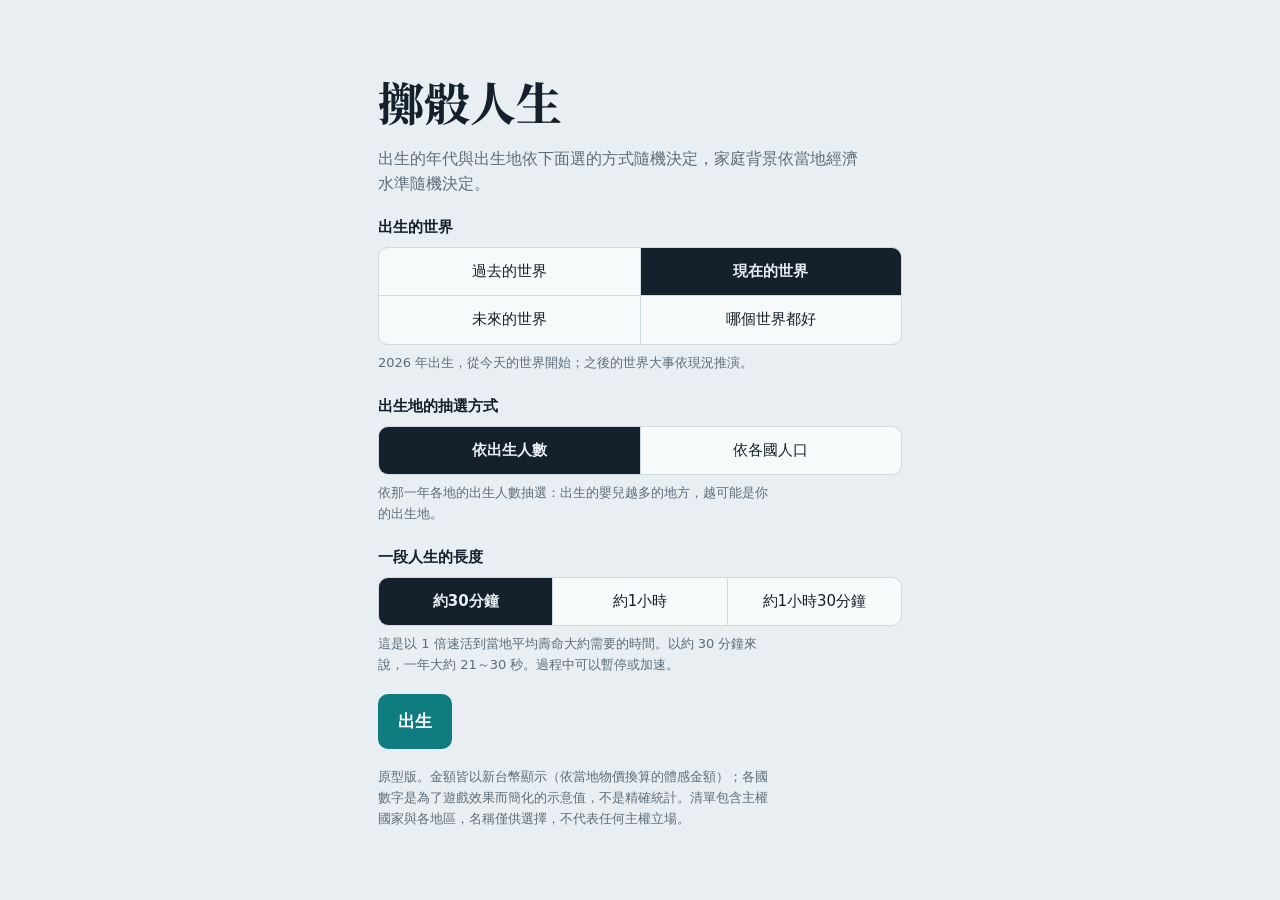
==== commit b96c1141: "v4.2" ====
--- a/index.html
+++ b/index.html
@@ -210,13 +210,27 @@
 #chs{margin:0 0 10px!important;font-size:13px;border-left:3px solid var(--ac)}
 #ch h3{font-size:25px;line-height:1.35;margin:6px 0 10px}
 #md{z-index:40}
-#lcard .ev,#log .ev{padding:4px 3px;line-height:1.32;gap:8px;font-size:14px}#lcard .ev.pick,#log .ev.pick{font-size:12.5px}#lcard .lh{margin-bottom:2px}</style>
+#lcard .ev,#log .ev{padding:4px 3px;line-height:1.32;gap:8px;font-size:14px}#lcard .ev.pick,#log .ev.pick{font-size:12.5px}#lcard .lh{margin-bottom:2px}
+/* ===== 開始畫面的選項 ===== */
+#opts{display:flex;flex-direction:column;gap:20px;width:100%}
+#opts .og>b{display:block;font-size:15px;margin-bottom:8px}
+#opts .seg{display:grid;gap:1px;background:var(--bd);border:1px solid var(--bd);border-radius:10px;overflow:hidden}
+#opts .seg.s2{grid-template-columns:1fr 1fr}#opts .seg.s3{grid-template-columns:1fr 1fr 1fr}
+#opts .seg button{border:0;background:var(--card);color:var(--fg);padding:14px 6px;font-size:15px;line-height:1.3}
+#opts .seg button.on{background:var(--fg);color:var(--bg);font-weight:700}
+#opts .seg button:focus-visible{outline:3px solid var(--gold);outline-offset:-3px}
+#opts p.note{margin:8px 0 0}
+/* ===== 歷史事件 ===== */
+.hsrc{display:block;font-size:12.5px;color:var(--mut);margin-top:4px;line-height:1.5}
+.hsrc i{font-style:normal;font-weight:700;color:var(--ac);margin-right:4px}
+#resd .eran{color:var(--mut)}
+</style>
 </head>
 <body>
 
 <section id="start" class="screen on">
   <h1 class="serif">擲骰人生</h1>
-  <p id="modeNote">出生地依各國出生人數隨機決定，家庭背景依該國經濟水準隨機決定。</p>
+  <p id="modeNote">出生的年代與出生地依下面選的方式隨機決定，家庭背景依當地經濟水準隨機決定。</p>
     <div id="devf" style="display:none;flex-direction:column;gap:18px">
   <label class="fld">國籍<select id="selC"></select></label>
   <label class="fld" id="fL" style="display:none"><span id="fLt">家族</span><select id="selL"></select></label>
@@ -224,6 +238,19 @@
   <label class="fld">出生日期（留空則隨機）<input type="date" id="selD"></label>
   <button class="pill" id="rd" type="button" style="align-self:flex-start">隨機一個日期</button>
   <label class="fld">名字（留空則隨機生成）<input type="text" id="selN" maxlength="20"></label>
+  </div>
+
+  <div id="opts">
+    <div class="og"><b>出生的世界</b>
+      <div class="seg s2" data-k="era"><button data-v="past">過去的世界</button><button data-v="now">現在的世界</button><button data-v="future">未來的世界</button><button data-v="any">哪個世界都好</button></div>
+      <p class="note" id="od-era"></p>
+      <div id="yrBox" style="display:none;margin-top:10px"><label class="fld">想指定出生年份嗎？（1850～2025，留空則依出生人數隨機）<input type="number" id="optYr" min="1850" max="2025" inputmode="numeric" placeholder="例如 1950"></label></div></div>
+    <div class="og"><b>出生地的抽選方式</b>
+      <div class="seg s2" data-k="pick"><button data-v="birth">依出生人數</button><button data-v="pop">依各國人口</button></div>
+      <p class="note" id="od-pick"></p></div>
+    <div class="og"><b>一段人生的長度</b>
+      <div class="seg s3" data-k="len"><button data-v="30">約30分鐘</button><button data-v="60">約1小時</button><button data-v="90">約1小時30分鐘</button></div>
+      <p class="note" id="od-len"></p></div>
   </div>
   <button class="btn" id="go">出生</button>
   <button class="btn" id="cont" type="button" style="display:none">繼續上次的人生</button>
@@ -275,6 +302,1306 @@
   <button class="btn" id="again">再擲一次</button>
 </section>
 
+<script>/* =====================================================================
+   擲骰人生：歷史資料檔（history.js）
+   1850 年至今各國與世界的歷史事件，以及依現況推演的未來事件。
+   這個檔案只放資料，由 game.js 讀取；修改事件時只需要改這裡。
+
+   事件欄位
+     cc   國家代碼，可用逗號列出多國；'*' 代表全世界
+     y    年份或 [起, 迄]（含）
+     a    年齡範圍 [最小, 最大]
+     who  身分條件：sex('m'|'f') lead(國家領導人) pol(政治位階下限) mil(服役中)
+          deg(學歷下限) k(知識下限) rich(家境下限) poor(家境上限) lang(語言)
+          job(職業正規式) stu(在學) flag/nof(需要／不能有的標記) kids(有子女)
+          rel(宗教正規式) place(出生／居住地正規式) urban/rural if(自訂函式)
+     min  需要屬於某個族群標記（見 MIN）
+     home 以出生國而非居住國判斷
+     p    每年觸發機率（單一年份預設 .85，多年預設 .45）
+     g    同一組只會發生一個；pri 數字大的優先
+     rep  可重複發生
+     tt 標題　q 情境描述　src 資料出處或數字　ch 選項
+     t    沒有選項時，直接寫入紀錄的文字；fx 數值影響
+   選項欄位（op(標題, 說明, {...})）
+     t 選擇後的描述　ok 成功時補充　fx 數值 {h健康 j幸福 k知識 r關係 w財富}
+     pay/earn 以「當地一年生活費」為單位　sav 存款增減比例（-0.5 = 少一半）
+     hv 房產價值增減比例　mil 服役月數　jail [年, 說明]（直接入獄）
+     trial [年, 說明]（走司法程序）　move 移居國家代碼　die [機率, 死因]
+     flag 設定標記　quit 卸下公職　risk {p:機率, 失敗時的同樣欄位與 t}
+   ===================================================================== */
+(function(){
+var EV=[],WAR=[],ERA=[],MIN=[],NEWS=[];
+function ev(cc,y,o){o.cc=cc;o.y=Array.isArray(y)?y:[y,y];EV.push(o);return o}
+function op(l,d,x){x=x||{};x.l=l;x.d=d||'';return x}
+/* 戰爭／饑荒／屠殺／疫病：lv 衝突等級(0-3)，d 每年額外死亡率，ty W戰爭 F饑荒 G屠殺 P疫病 */
+function war(cc,y0,y1,lv,d,ty,o){var w={cc:cc,y:[y0,y1],lv:lv,d:d||0,ty:ty||'W'};if(o)for(var k in o)w[k]=o[k];WAR.push(w)}
+function era(cc,y0,y1,n){ERA.push({cc:cc,y:[y0,y1],n:n})}
+function news(s){s.split(';').forEach(function(x){if(x.trim())NEWS.push(x.trim())})}
+/* 出生時依機率屬於某個族群或身分（只在出生年 ≤ y1 時判定） */
+function min(cc,k,p,y1,l,o){var m={cc:cc,k:k,p:p,y1:y1,l:l};if(o)for(var x in o)m[x]=o[x];MIN.push(m)}
+var M={sex:'m'},Fm={sex:'f'};
+function W(o){var r={};for(var k in o)r[k]=o[k];return r}
+/* ---------- 當時的國名／政權（只列與今天不同的時期） ---------- */
+era('CN',1850,1911,'大清帝國');era('CN',1912,1949,'中華民國');
+era('TW',1850,1894,'清治臺灣');era('TW',1895,1945,'日治臺灣');era('TW',1946,1949,'中華民國臺灣省');
+era('HK',1850,1940,'英屬香港');era('HK',1941,1945,'日佔香港');era('HK',1946,1997,'英屬香港');
+era('MO',1850,1999,'葡屬澳門');
+era('JP',1850,1867,'江戶幕府時代的日本');era('JP',1868,1945,'大日本帝國');era('JP',1946,1952,'盟軍占領下的日本');
+era('KR,KP',1850,1896,'朝鮮王朝');era('KR,KP',1897,1909,'大韓帝國');era('KR,KP',1910,1945,'日治朝鮮');
+era('KR',1946,1948,'美軍政下的南朝鮮');era('KP',1946,1948,'蘇聯軍政下的北朝鮮');
+era('MN',1850,1910,'大清帝國（外蒙古）');era('MN',1924,1991,'蒙古人民共和國');
+era('VN',1850,1883,'阮朝越南');era('VN',1884,1944,'法屬印度支那');era('VN',1945,1954,'越南民主共和國與法屬印度支那');era('VN',1955,1975,'南北分裂的越南');
+era('KH',1863,1953,'法屬印度支那（柬埔寨保護國）');era('KH',1975,1979,'民主柬埔寨（赤柬）');
+era('LA',1893,1953,'法屬印度支那（寮國）');
+era('PH',1850,1897,'西屬菲律賓');era('PH',1898,1941,'美屬菲律賓');era('PH',1942,1945,'日本占領下的菲律賓');
+era('ID',1850,1941,'荷屬東印度');era('ID',1942,1945,'日本占領下的荷屬東印度');era('ID',1946,1949,'獨立戰爭中的印尼');
+era('MY',1850,1941,'英屬馬來亞');era('MY',1942,1945,'日本占領下的馬來亞');era('MY',1946,1956,'英屬馬來亞');
+era('SG',1850,1941,'英屬海峽殖民地（新加坡）');era('SG',1942,1945,'日本占領下的昭南島');era('SG',1946,1962,'英屬新加坡');era('SG',1963,1965,'馬來西亞的新加坡州');
+era('MM',1850,1885,'貢榜王朝與英屬下緬甸');era('MM',1886,1941,'英屬緬甸');era('MM',1942,1945,'日本占領下的緬甸');era('MM',1946,1947,'英屬緬甸');
+era('IN,PK,BD',1850,1857,'東印度公司統治的印度');era('IN,PK,BD',1858,1947,'英屬印度');era('BD',1948,1971,'東巴基斯坦');
+era('LK',1850,1948,'英屬錫蘭');era('NP',1850,2008,'尼泊爾王國');
+era('AF',1850,1919,'阿富汗酋長國');era('AF',1926,1973,'阿富汗王國');
+era('IR',1850,1925,'卡扎爾王朝的波斯');era('IR',1926,1979,'巴勒維王朝的伊朗');
+era('TR',1850,1922,'鄂圖曼帝國');
+era('IQ',1850,1917,'鄂圖曼帝國（美索不達米亞）');era('IQ',1918,1932,'英國託管的伊拉克');era('IQ',1933,1958,'伊拉克王國');
+era('SY,LB',1850,1918,'鄂圖曼帝國（大敘利亞）');era('SY',1920,1945,'法國託管的敘利亞');era('LB',1920,1943,'法國託管的黎巴嫩');
+era('IL,PS',1850,1917,'鄂圖曼帝國（巴勒斯坦地區）');era('IL,PS',1918,1948,'英屬巴勒斯坦託管地');
+era('JO',1850,1918,'鄂圖曼帝國');era('JO',1921,1946,'外約旦');
+era('SA',1850,1931,'阿拉伯半島諸酋長國');era('YE',1850,1918,'鄂圖曼帝國與英屬亞丁');
+era('KW',1899,1961,'英國保護下的科威特');era('AE',1850,1971,'特魯西爾諸國（英國保護）');era('QA',1916,1971,'英國保護下的卡達');era('BH',1861,1971,'英國保護下的巴林');
+era('EG',1850,1881,'鄂圖曼帝國的埃及');era('EG',1882,1922,'英國控制下的埃及');era('EG',1923,1953,'埃及王國');
+era('RU',1850,1916,'俄羅斯帝國');era('RU',1917,1922,'革命與內戰中的俄國');era('RU',1923,1991,'蘇聯');
+era('UA',1850,1916,'俄羅斯帝國（烏克蘭地區）');era('UA',1917,1921,'烏克蘭人民共和國與內戰');era('UA',1922,1991,'蘇聯烏克蘭');
+era('BY,KZ,UZ,TM,TJ,KG,GE,AM,AZ,MD',1850,1916,'俄羅斯帝國');era('BY,KZ,UZ,TM,TJ,KG,GE,AM,AZ,MD',1922,1991,'蘇聯');
+era('LT,LV,EE',1850,1917,'俄羅斯帝國');era('LT,LV,EE',1940,1991,'蘇聯占領時期');
+era('FI',1850,1917,'俄羅斯帝國芬蘭大公國');
+era('PL',1850,1918,'被列強瓜分的波蘭');era('PL',1939,1945,'德蘇占領下的波蘭');era('PL',1946,1989,'波蘭人民共和國');
+era('DE',1850,1870,'德意志邦聯');era('DE',1871,1918,'德意志帝國');era('DE',1919,1932,'威瑪共和');era('DE',1933,1945,'納粹德國');era('DE',1946,1948,'盟軍占領下的德國');
+era('AT',1850,1866,'奧地利帝國');era('AT',1867,1918,'奧匈帝國');era('AT',1938,1945,'納粹德國（併吞後的奧地利）');
+era('HU',1850,1918,'奧匈帝國（匈牙利王國）');era('HU',1949,1989,'匈牙利人民共和國');
+era('CZ,SK',1850,1918,'奧匈帝國');era('CZ,SK',1919,1938,'捷克斯洛伐克');era('CZ,SK',1939,1945,'德國占領下的捷克斯洛伐克');era('CZ,SK',1946,1992,'捷克斯洛伐克');
+era('SI,HR,BA',1850,1918,'奧匈帝國');era('RS,ME,MK,XK',1850,1911,'塞爾維亞王國與鄂圖曼巴爾幹');
+era('SI,HR,BA,RS,ME,MK,XK',1919,1940,'南斯拉夫王國');era('SI,HR,BA,RS,ME,MK,XK',1941,1945,'軸心國占領下的南斯拉夫');era('SI,HR,BA,RS,ME,MK,XK',1946,1991,'南斯拉夫');
+era('RO',1850,1858,'多瑙河公國');era('RO',1947,1989,'羅馬尼亞社會主義政權');era('BG',1850,1877,'鄂圖曼帝國');era('BG',1946,1989,'保加利亞人民共和國');
+era('AL',1850,1911,'鄂圖曼帝國');era('AL',1946,1991,'阿爾巴尼亞人民共和國');era('GR',1850,1923,'希臘王國');
+era('IT',1850,1860,'統一前的義大利諸國');era('IT',1861,1945,'義大利王國');
+era('ES',1939,1975,'佛朗哥時期的西班牙');era('PT',1933,1974,'葡萄牙新國家政權');
+era('IE',1850,1921,'英國統治下的愛爾蘭');era('IE',1922,1936,'愛爾蘭自由邦');
+era('NO',1850,1905,'瑞典－挪威聯合王國');era('IS',1850,1917,'丹麥屬地冰島');era('IS',1918,1943,'冰島王國（與丹麥共主）');
+era('CA',1850,1866,'英屬北美');era('AU',1850,1900,'英屬澳洲殖民地');era('NZ',1850,1906,'英屬紐西蘭殖民地');
+era('MX',1864,1867,'墨西哥第二帝國');era('BR',1850,1889,'巴西帝國');
+era('CU',1850,1897,'西屬古巴');era('CU',1898,1901,'美軍占領下的古巴');era('PR',1850,1898,'西屬波多黎各');
+era('JM,TT,BB,BS,BZ,GY',1850,1961,'英國殖民地');era('PA',1850,1902,'哥倫比亞的巴拿馬省');era('SR',1850,1974,'荷屬蘇利南');
+era('ZA',1850,1909,'開普殖民地與布爾共和國');era('ZA',1910,1960,'南非聯邦');era('NA',1884,1914,'德屬西南非');era('NA',1915,1989,'南非統治下的西南非');
+era('NG',1850,1899,'各王國與英國保護地');era('NG',1900,1959,'英屬奈及利亞');era('GH',1850,1956,'英屬黃金海岸');
+era('KE',1895,1962,'英屬東非（肯亞）');era('UG',1894,1961,'英屬烏干達');era('TZ',1885,1918,'德屬東非');era('TZ',1919,1960,'英屬坦干伊喀');
+era('RW,BI',1885,1915,'德屬東非');era('RW,BI',1916,1961,'比利時託管的盧安達－烏隆地');
+era('CD',1885,1907,'剛果自由邦');era('CD',1908,1959,'比屬剛果');era('CD',1971,1997,'薩伊');
+era('ZW',1890,1979,'南羅德西亞');era('ZM',1891,1963,'北羅德西亞');era('MW',1891,1963,'尼亞薩蘭');
+era('MZ',1850,1974,'葡屬莫三比克');era('AO',1850,1974,'葡屬安哥拉');era('GW',1850,1973,'葡屬幾內亞');
+era('DZ',1850,1961,'法屬阿爾及利亞');era('TN',1881,1955,'法屬突尼西亞');era('MA',1912,1955,'法屬摩洛哥');
+era('SN,ML,BF,NE,GN,CI,BJ,MR',1895,1959,'法屬西非');era('TD,CF,CG,GA',1910,1959,'法屬赤道非洲');era('MG',1896,1959,'法屬馬達加斯加');
+era('CM',1884,1915,'德屬喀麥隆');era('CM',1916,1959,'英法託管的喀麥隆');era('TG',1884,1914,'德屬多哥蘭');
+era('LY',1850,1911,'鄂圖曼帝國');era('LY',1912,1942,'義屬利比亞');era('SD',1899,1955,'英埃共管蘇丹');era('SS',1899,1955,'英埃共管蘇丹');era('SS',1956,2010,'蘇丹南部');
+era('SO',1889,1959,'義屬與英屬索馬利蘭');era('ER',1890,1941,'義屬厄利垂亞');era('ER',1952,1992,'衣索比亞的厄利垂亞');
+era('ET',1936,1941,'義大利占領下的衣索比亞');era('BW',1885,1965,'英屬貝專納');era('LS',1868,1965,'英屬巴蘇托蘭');
+era('FJ',1874,1969,'英屬斐濟');era('PG',1884,1974,'英澳統治下的新幾內亞');era('TL',1850,1974,'葡屬帝汶');era('TL',1976,1999,'印尼占領下的東帝汶');
+/* ---------- 戰爭、饑荒、屠殺與疫病：身在當地就會受影響 ----------
+   死亡率是粗略的每年平均，會再依家境、性別、是否服役調整。 */
+/* 全球 */
+war('*',1918,1920,0,.008,'P',{n:'西班牙流感'});
+/* 東亞 */
+war('CN',1851,1864,2,.007,'W',{n:'太平天國戰爭'});
+war('CN',1876,1879,1,.012,'F',{n:'丁戊奇荒',rural:1});
+war('CN',1900,1900,2,.002,'W',{n:'庚子之亂'});
+war('CN',1916,1928,1,.002,'W',{n:'軍閥混戰'});
+war('CN',1928,1930,1,.008,'F',{n:'華北大旱災',rural:1});
+war('CN',1931,1936,1,.002,'W',{n:'國共內戰與日軍侵華'});
+war('CN',1937,1945,3,.012,'W',{n:'中日戰爭'});
+war('CN',1942,1943,1,.01,'F',{n:'河南大饑荒',rural:1});
+war('CN',1946,1949,3,.005,'W',{n:'國共內戰'});
+war('CN',1959,1961,1,.013,'F',{n:'大饑荒',rural:1});
+war('CN',1966,1976,1,.0012,'G',{n:'文化大革命'});
+war('TW',1895,1895,2,.006,'W',{n:'乙未戰爭'});
+war('TW',1944,1945,1,.003,'W',{n:'盟軍空襲'});
+war('TW',1947,1947,1,.001,'G',{n:'二二八事件'});
+war('HK',1941,1945,2,.04,'F',{n:'日佔時期的饑荒與暴力'});
+war('JP',1944,1945,2,.012,'W',{n:'本土空襲'});
+war('KR,KP',1950,1953,3,.02,'W',{n:'韓戰'});
+war('KP',1995,1998,1,.012,'F',{n:'苦難的行軍'});
+war('VN',1945,1945,1,.04,'F',{n:'1945 年越南大饑荒',rural:1});
+war('VN',1946,1954,2,.006,'W',{n:'第一次印度支那戰爭'});
+war('VN',1959,1975,3,.01,'W',{n:'越戰'});
+war('KH',1970,1974,2,.008,'W',{n:'柬埔寨內戰'});
+war('KH',1975,1978,3,.06,'G',{n:'赤柬統治'});
+war('LA',1964,1973,2,.004,'W',{n:'寮國內戰與轟炸'});
+war('PH',1899,1902,2,.01,'W',{n:'菲美戰爭'});
+war('PH,ID,MY,SG,MM',1942,1945,2,.012,'W',{n:'日本占領'});
+war('ID',1946,1949,2,.003,'W',{n:'印尼獨立戰爭'});
+war('ID',1965,1966,1,.004,'G',{n:'1965 年大屠殺'});
+war('TL',1976,1999,2,.01,'W',{n:'印尼占領'});
+/* 南亞、中亞、中東 */
+war('IN,PK,BD',1857,1858,2,.003,'W',{n:'印度民族大起義'});
+war('IN,PK,BD',1876,1878,1,.018,'F',{n:'1876 年大饑荒',rural:1});
+war('IN,PK,BD',1896,1900,1,.007,'F',{n:'世紀末大饑荒',rural:1});
+war('IN,PK,BD',1918,1919,0,.02,'P',{n:'西班牙流感（印度）'});
+war('BD',1943,1944,1,.035,'F',{n:'孟加拉大饑荒'});
+war('IN,PK,BD',1947,1947,2,.003,'G',{n:'印巴分治暴力'});
+war('BD',1971,1971,3,.02,'W',{n:'孟加拉解放戰爭'});
+war('BD',1974,1974,1,.006,'F',{n:'1974 年孟加拉饑荒'});
+war('LK',1983,2009,2,.0015,'W',{n:'斯里蘭卡內戰'});
+war('NP',1996,2006,1,.0006,'W',{n:'尼泊爾內戰'});
+war('AF',1979,1989,3,.012,'W',{n:'蘇聯阿富汗戰爭'});
+war('AF',1990,2001,3,.006,'W',{n:'阿富汗內戰'});
+war('AF',2002,2014,2,.002,'W',{n:'阿富汗戰爭'});
+war('IR',1870,1872,1,.03,'F',{n:'波斯大饑荒'});
+war('IR',1917,1919,1,.04,'F',{n:'1917 年波斯大饑荒'});
+war('IR,IQ',1980,1988,3,.003,'W',{n:'兩伊戰爭'});
+war('IQ',1991,1991,3,.004,'W',{n:'波灣戰爭'});
+war('IQ',2003,2003,3,.004,'W',{n:'伊拉克戰爭'});
+war('IQ',2004,2008,3,.008,'W',{n:'伊拉克教派內戰'});
+war('IQ',2014,2017,3,.004,'W',{n:'伊斯蘭國戰爭'});
+war('SY',2012,2014,3,.012,'W',{n:'敘利亞內戰'});
+war('LB',1975,1990,2,.003,'W',{n:'黎巴嫩內戰'});
+war('IL,PS',1948,1948,3,.004,'W',{n:'第一次中東戰爭'});
+war('PS',1987,1993,1,.0003,'W',{n:'第一次起義'});
+war('IL,PS',2000,2005,2,.0006,'W',{n:'第二次起義'});
+war('PS',2023,2025,3,.02,'W',{n:'加薩戰爭',min:'gaza'});
+war('TR',1915,1916,2,.35,'G',{n:'亞美尼亞種族滅絕',min:'armenian'});
+war('TR',1914,1918,3,.01,'W',{n:'第一次世界大戰（鄂圖曼）'});
+war('TR',1919,1922,2,.004,'W',{n:'土耳其獨立戰爭'});
+war('KW',1990,1991,3,.004,'W',{n:'伊拉克占領'});
+war('YE',2015,2026,3,.006,'W',{n:'葉門內戰'});
+/* 歐洲與俄國 */
+war('IE',1850,1851,1,.02,'F',{n:'愛爾蘭大饑荒'});
+war('RU,UA,TR,FR,GB',1853,1856,2,.002,'W',{n:'克里米亞戰爭'});
+war('FR,DE',1870,1871,2,.002,'W',{n:'普法戰爭'});
+war('RU',1891,1892,1,.008,'F',{n:'1891 年俄國饑荒'});
+war('FR,DE,GB,RU,UA,BY,PL,AT,HU,CZ,SK,IT,BE,RS,BG,RO,TR,SI,HR,BA',1914,1918,3,.003,'W',{n:'第一次世界大戰'});
+war('RS',1914,1918,3,.03,'W',{n:'第一次世界大戰（塞爾維亞）'});
+war('RU,UA,BY',1918,1921,3,.02,'W',{n:'俄國內戰'});
+war('RU,UA',1921,1922,1,.02,'F',{n:'1921 年饑荒'});
+war('UA',1932,1933,1,.06,'F',{n:'烏克蘭大饑荒',rural:1});
+war('KZ',1931,1933,1,.08,'F',{n:'哈薩克大饑荒'});
+war('RU',1932,1933,1,.01,'F',{n:'蘇聯大饑荒',rural:1});
+war('RU,UA,BY',1937,1938,1,.004,'G',{n:'大清洗'});
+war('ES',1936,1939,3,.012,'W',{n:'西班牙內戰'});
+war('PL',1939,1945,3,.025,'W',{n:'第二次世界大戰（占領下的波蘭）'});
+war('DE',1939,1945,3,.008,'W',{n:'第二次世界大戰'});
+war('FR,BE,NL,NO,DK,LU',1940,1944,2,.003,'W',{n:'德國占領'});
+war('GB',1940,1941,1,.0012,'W',{n:'倫敦大轟炸'});
+war('RU',1941,1945,3,.025,'W',{n:'蘇德戰爭'});
+war('UA',1941,1944,3,.04,'W',{n:'蘇德戰爭（烏克蘭）'});
+war('BY',1941,1944,3,.06,'W',{n:'蘇德戰爭（白俄羅斯）'});
+war('LT,LV,EE',1941,1944,3,.02,'W',{n:'東線戰爭'});
+war('SI,HR,BA,RS,ME,MK,XK',1941,1945,3,.02,'W',{n:'南斯拉夫的戰爭與內戰'});
+war('GR',1941,1944,2,.03,'F',{n:'希臘大饑荒'});
+war('GR',1946,1949,2,.002,'W',{n:'希臘內戰'});
+war('IT',1940,1945,3,.003,'W',{n:'第二次世界大戰（義大利）'});
+war('HU,RO,BG,CZ,SK,AT,FI',1941,1945,2,.006,'W',{n:'第二次世界大戰'});
+war('NL',1944,1945,1,.01,'F',{n:'荷蘭飢餓之冬'});
+war('DE,PL,HU,CZ,SK,NL,FR,BE,AT,GR,LT,LV,UA,BY,RO,IT,RS,HR',1941,1945,3,.12,'G',{n:'納粹大屠殺',min:'jewish'});
+war('HU',1956,1956,2,.0003,'W',{n:'匈牙利革命'});
+war('HR',1991,1995,2,.002,'W',{n:'克羅埃西亞獨立戰爭'});
+war('BA',1992,1995,3,.007,'W',{n:'波士尼亞戰爭'});
+war('XK',1998,1999,3,.006,'W',{n:'科索沃戰爭'});
+war('RU',1994,1996,1,.0004,'W',{n:'第一次車臣戰爭'});
+war('RU',1999,2009,1,.0002,'W',{n:'第二次車臣戰爭'});
+war('GB',1969,1998,1,.0001,'W',{n:'北愛爾蘭動亂'});
+/* 美洲 */
+war('US',1861,1865,2,.002,'W',{n:'南北戰爭'});
+war('MX',1910,1920,2,.01,'W',{n:'墨西哥革命'});
+war('MX',2007,2030,1,.0004,'W',{n:'毒品戰爭'});
+war('CO',1948,1958,2,.003,'W',{n:'暴力時期'});
+war('CO',1964,2016,1,.0005,'W',{n:'哥倫比亞武裝衝突'});
+war('PE',1980,1999,1,.0004,'W',{n:'光明之路的內戰'});
+war('GT',1960,1996,1,.002,'W',{n:'瓜地馬拉內戰'});
+war('SV',1980,1992,2,.002,'W',{n:'薩爾瓦多內戰'});
+war('NI',1978,1990,2,.002,'W',{n:'尼加拉瓜革命與內戰'});
+war('PY,BO',1932,1935,2,.006,'W',{n:'查科戰爭'});
+war('PY,BR,AR,UY',1864,1870,2,.003,'W',{n:'巴拉圭戰爭'});
+war('PY',1864,1870,3,.06,'W',{n:'巴拉圭戰爭'});
+/* 非洲 */
+war('CD',1890,1908,2,.02,'G',{n:'剛果自由邦的橡膠暴政'});
+war('ZA',1899,1902,2,.006,'W',{n:'第二次波耳戰爭'});
+war('NA',1904,1908,3,.08,'G',{n:'赫雷羅與納馬種族滅絕'});
+war('ET',1935,1941,2,.006,'W',{n:'義大利侵略衣索比亞'});
+war('DZ',1954,1962,3,.008,'W',{n:'阿爾及利亞戰爭'});
+war('KE',1952,1960,1,.002,'W',{n:'茅茅起義'});
+war('NG',1967,1970,3,.03,'W',{n:'比亞法拉戰爭',min:'igbo'});
+war('NG',1967,1970,1,.001,'W',{n:'奈及利亞內戰'});
+war('ET',1983,1985,1,.01,'F',{n:'衣索比亞大饑荒',rural:1});
+war('ET',1977,1978,1,.002,'G',{n:'紅色恐怖'});
+war('ET',2020,2022,3,.03,'W',{n:'提格雷戰爭',min:'tigray'});
+war('RW',1994,1994,3,.7,'G',{n:'盧安達種族滅絕',min:'tutsi'});
+war('RW',1994,1994,3,.01,'W',{n:'盧安達內戰'});
+war('BI',1972,1972,2,.02,'G',{n:'1972 年蒲隆地屠殺'});
+war('BI',1993,2005,2,.004,'W',{n:'蒲隆地內戰'});
+war('UG',1971,1979,1,.004,'G',{n:'阿敏統治'});
+war('UG',1987,2006,1,.001,'W',{n:'聖主抵抗軍之亂'});
+war('CD',1996,2003,3,.015,'W',{n:'剛果戰爭'});
+war('SD',2003,2008,3,.012,'W',{n:'達佛衝突',min:'darfur'});
+war('SS',1983,2005,3,.01,'W',{n:'第二次蘇丹內戰'});
+war('SS',2013,2020,3,.008,'W',{n:'南蘇丹內戰'});
+war('SO',1991,1992,3,.03,'F',{n:'索馬利亞內戰與饑荒'});
+war('LR',1989,2003,3,.012,'W',{n:'賴比瑞亞內戰'});
+war('SL',1991,2002,3,.006,'W',{n:'獅子山內戰'});
+war('AO',1975,2002,2,.003,'W',{n:'安哥拉內戰'});
+war('MZ',1977,1992,2,.005,'W',{n:'莫三比克內戰'});
+war('ZW',1983,1987,2,.01,'G',{n:'古庫拉洪迪屠殺',min:'ndebele'});
+war('DZ',1991,2002,2,.004,'W',{n:'阿爾及利亞內戰'});
+war('LY',2011,2011,3,.003,'W',{n:'利比亞內戰'});
+war('GN,LR,SL',2014,2016,1,.001,'P',{n:'伊波拉疫情'});
+
+/* ---------- 少數族群與特殊身分（出生時依比例判定） ---------- */
+min('DE',  'jewish',.008,1945,'你的家族是猶太人。',{rel:'猶太教'});
+min('PL',  'jewish',.09,1945,'你的家族是猶太人。',{rel:'猶太教'});
+min('HU',  'jewish',.05,1945,'你的家族是猶太人。',{rel:'猶太教'});
+min('LT,LV,UA,BY,RO',  'jewish',.05,1945,'你的家族是猶太人。',{rel:'猶太教'});
+min('NL,FR,BE,AT,CZ,SK,GR,IT,RS,HR',  'jewish',.012,1945,'你的家族是猶太人。',{rel:'猶太教'});
+min('TR',  'armenian',.07,1916,'你的家族是亞美尼亞人，世代住在安納托利亞。',{rel:'基督教'});
+min('TR',  'greek',.03,1923,'你的家族是說希臘語的東正教徒。',{rel:'東正教'});
+min('RW',  'tutsi',.14,1994,'你的家族屬於圖西族。');
+min('NG',  'igbo',.18,1970,'你的家族是伊博族。');
+min('ET',  'tigray',.06,2022,'你的家族是提格雷人。');
+min('SD',  'darfur',.18,2008,'你的家族來自達佛地區。');
+min('ZW',  'ndebele',.16,1987,'你的家族是恩德貝萊人，住在馬塔貝萊蘭。');
+min('PS',  'gaza',.4,2025,'你的家住在加薩走廊。');
+min('IQ',  'kurd',.17,2030,'你的家族是庫德人。');
+min('IQ',  'yazidi',.015,2030,'你的家族是雅茲迪人，住在辛賈爾山一帶。');
+min('CN',  'uyghur',.008,2030,'你的家族是維吾爾族，住在新疆。');
+min('CN',  'tibetan',.005,2030,'你的家族是藏族。');
+min('MM',  'rohingya',.02,2030,'你的家族是羅興亞人，住在若開邦。');
+min('LK',  'tamil',.15,2010,'你的家族是坦米爾人。');
+min('US',  'black',.12,2100,'你的家族是非裔美國人。');
+min('ZA',  'black',.72,2100,'你的家族是南非黑人。');
+min('CA',  'indig',.04,2100,'你的家族是加拿大原住民。');
+min('AU',  'indig',.03,2100,'你的家族是澳洲原住民。');
+min('JP',  'hiroshima',.012,1945,'你的家住在廣島或長崎。');
+min('KR',  'jeju',.006,1950,'你的家住在濟州島。');
+min('KR',  'gwangju',.015,1980,'你的家住在光州。');
+min('DZ',  'pied',.08,1962,'你的家族是在阿爾及利亞出生的歐洲移民後裔。');
+min('UG',  'asian',.01,1972,'你的家族是印度裔烏干達人。');
+min('ID',  'tionghoa',.02,2030,'你的家族是印尼華人。');
+min('VN',  'north',.48,1975,'你的家在越南北部。');
+min('DE',  'east',.22,1990,'你的家在德國東部。');
+min('KE',  'kikuyu',.2,1960,'你的家族是基庫尤人。');
+min('BA',  'sarajevo',.1,1996,'你的家在薩拉熱窩。');
+/* ---------- 1850–1944 的世界新聞（格式：年|類型|標題|地區|說明；類型 W戰爭 F饑荒 P疫病 D天災 E經濟 N獨立 T政治 S科技） ---------- */
+news('1851|T|倫敦舉辦第一屆萬國博覽會|GB,*|工業革命的成果第一次集中展示在世界面前。');
+news('1851|W|太平天國起事|CN|戰火在之後十多年延燒半個中國。');
+news('1853|T|美國黑船駛入江戶灣|JP,US|日本被迫結束鎖國。');
+news('1853|W|克里米亞戰爭爆發|RU,TR,GB,FR|');
+news('1856|W|第二次鴉片戰爭|CN,GB,FR|1860 年英法聯軍攻入北京，焚毀圓明園。');
+news('1857|W|印度民族大起義|IN,PK,BD,GB|隔年英國王室直接統治印度。');
+news('1859|S|達爾文出版《物種起源》|*|');
+news('1861|T|義大利王國成立|IT|');
+news('1861|T|俄國廢除農奴制|RU,UA,BY|');
+news('1861|W|美國南北戰爭爆發|US|');
+news('1863|T|林肯發布《解放奴隸宣言》|US|');
+news('1865|T|美國南北戰爭結束，憲法廢除奴隸制|US|');
+news('1867|T|加拿大自治領成立|CA|');
+news('1868|T|明治維新|JP|日本開始全面西化與工業化。');
+news('1869|S|蘇伊士運河通航；美國橫貫大陸鐵路完工|EG,US,*|');
+news('1871|T|德意志帝國成立；巴黎公社|DE,FR|');
+news('1876|S|貝爾取得電話專利|US,*|');
+news('1876|F|中國、印度相繼爆發大饑荒|CN,IN,PK,BD|死亡人數以千萬計。');
+news('1879|S|愛迪生改良白熾燈|US,*|');
+news('1884|T|列強在柏林會議瓜分非洲|*|非洲大陸幾乎全部淪為殖民地。');
+news('1886|S|賓士製造出第一輛汽油汽車|DE,*|');
+news('1888|T|巴西廢除奴隸制|BR|巴西是美洲最後一個廢奴的國家。');
+news('1889|T|大日本帝國憲法頒布；巴西成為共和國|JP,BR|');
+news('1893|T|紐西蘭成為第一個讓女性投票的國家|NZ,*|');
+news('1894|W|甲午戰爭爆發|CN,JP,KR|隔年清朝戰敗，割讓臺灣。');
+news('1895|T|《馬關條約》簽訂，臺灣割讓日本|TW,CN,JP|');
+news('1896|S|第一屆現代奧運在雅典舉行|GR,*|');
+news('1898|W|美西戰爭|US,CU,PH,PR|西班牙失去最後的海外帝國。');
+news('1899|W|第二次波耳戰爭爆發|ZA,GB|');
+news('1900|W|八國聯軍攻入北京|CN|');
+news('1901|T|澳大利亞聯邦成立|AU|');
+news('1903|S|萊特兄弟完成第一次動力飛行|US,*|');
+news('1904|W|日俄戰爭爆發|JP,RU,CN|日本戰勝，成為列強之一。');
+news('1905|T|俄國 1905 年革命；中國廢除科舉|RU,CN|');
+news('1906|D|舊金山大地震|US|');
+news('1908|S|福特 T 型車上市|US,*|汽車開始走進一般家庭。');
+news('1910|T|日本併吞朝鮮；墨西哥革命爆發|KR,KP,MX|');
+news('1911|T|辛亥革命，隔年清帝退位、中華民國成立|CN|');
+news('1912|D|鐵達尼號沉沒|GB,US|');
+news('1912|W|巴爾幹戰爭|TR,GR,RS,BG|');
+news('1914|W|第一次世界大戰爆發|*|');
+news('1915|W|加里波利戰役；亞美尼亞人遭大規模驅逐與屠殺|TR,AU,NZ,GB|');
+news('1917|T|俄國十月革命；美國參戰|RU,UA,US|');
+news('1918|W|第一次世界大戰結束|*|');
+news('1918|P|西班牙流感大流行|*|疫情延續到 1920 年。');
+news('1919|T|巴黎和會；中國五四運動；朝鮮三一運動|*|');
+news('1919|T|印度阿姆利則慘案|IN|英軍向手無寸鐵的群眾開槍。');
+news('1920|T|國際聯盟成立；美國女性取得投票權|*|');
+news('1922|T|蘇聯成立；墨索里尼掌權；愛爾蘭自由邦成立|RU,IT,IE|');
+news('1923|E|德國惡性通膨|DE|');
+news('1923|D|關東大地震|JP|');
+news('1923|T|土耳其共和國成立|TR|');
+news('1927|W|國共分裂，內戰開始|CN|');
+news('1928|S|弗萊明發現盤尼西林|GB,*|');
+news('1929|E|紐約股市崩盤，大蕭條開始|*|');
+news('1930|T|甘地發起食鹽進軍；臺灣霧社事件|IN,TW|');
+news('1931|W|九一八事變，日本佔領中國東北|CN,JP|');
+news('1932|F|蘇聯大饑荒|UA,KZ,RU|');
+news('1933|T|希特勒成為德國總理；美國推行新政|DE,US|');
+news('1936|W|西班牙內戰爆發|ES|');
+news('1937|W|盧溝橋事變，中日全面開戰|CN,JP,TW|');
+news('1938|T|德國併吞奧地利；水晶之夜|DE,AT|');
+news('1939|W|德國入侵波蘭，第二次世界大戰爆發|*|');
+news('1940|W|法國淪陷；不列顛之役|FR,GB,BE,NL|');
+news('1941|W|德國入侵蘇聯；日本偷襲珍珠港|RU,UA,BY,US,JP|');
+news('1942|W|日軍攻佔東南亞；史達林格勒戰役|PH,ID,MY,SG,MM,RU|');
+news('1943|F|孟加拉大饑荒|IN,BD|');
+news('1944|W|諾曼第登陸|FR,GB,US|');
+/* ======================= 中國 ======================= */
+ev('CN',[1851,1864],{a:[12,60],g:'cn_tp',tt:'太平軍來了',q:'太平軍與清軍輪番經過你住的地方，官兵抓人，太平軍也抓人。',src:'太平天國戰爭（1850–1864）是十九世紀死傷最慘重的戰爭之一，一般估計死亡人數在兩千萬人以上。',ch:[
+ op('帶著家人躲進山裡','田地荒了，但人還在',{t:'你們在山裡躲了好幾個月。',fx:{h:-4,j:-4},pay:.15}),
+ op('加入太平軍','傳說「天國」裡人人有田耕',{t:'你剪了辮子、蓄起長髮，跟著太平軍走了。',flag:'taiping',fx:{j:2,r:-2},risk:{p:.25,t:'在一次攻城戰中，你身受重傷。',fx:{h:-15},die:[.4,'在太平天國戰爭中戰死。']}}),
+ op('加入地方團練','保護自己的村子',{t:'你和鄉親們築起圍牆、輪流守夜。',fx:{r:4,h:-2},risk:{p:.15,t:'一場夜襲中，團練死傷慘重。',fx:{h:-10},die:[.3,'在守衛村莊的戰鬥中喪生。']}})]});
+ev('CN',[1850,1905],{a:[14,40],who:{sex:'m',k:45},g:'cn_exam',tt:'要不要走科舉之路？',q:'家裡希望你埋首四書五經，考取功名，光宗耀祖。',src:'科舉制度從隋朝延續了一千三百年，到 1905 年才廢除。',ch:[
+ op('閉門苦讀，參加科考','錄取率極低',{t:'你一考再考。',fx:{k:6,h:-3},risk:{p:function(s){return s.k>=75?.45:.8},t:'你名落孫山，只能明年再來。',fx:{j:-6}},ok:'你考中了秀才，鄉里都來道賀。',flag:'xiucai'}),
+ op('改讀洋務學堂','學外語、算學與機器',{t:'你進了新式學堂，學起洋人的學問。',fx:{k:8,r:-2},flag:'west'}),
+ op('不讀了，幫家裡做生意','實在一點',{t:'你把書收進箱子，跟著家裡做起生意。',earn:.3,fx:{j:1}})]});
+ev('CN',[1850,1920],{a:[4,7],who:{sex:'f'},g:'cn_foot',tt:'長輩要幫你纏足',q:'祖母說，大腳的女孩將來嫁不出去。',src:'纏足在清末民初才逐漸被禁止，許多地方到 1930 年代仍有人纏足。',ch:[
+ op('順從，忍著痛','骨頭被一點一點折彎',{t:'每一步都痛，你學會了小碎步走路。',fx:{h:-8,j:-5}}),
+ op('哭鬧不肯','看父母的態度',{t:'你哭了好幾天。',risk:{p:.6,t:'最後還是被纏上了。',fx:{h:-8,j:-7}},ok:'母親心軟了，說時代不一樣了，你留住了一雙天足。',fx:{j:4}})]});
+ev('CN',[1899,1901],{a:[12,60],g:'cn_boxer',tt:'義和團設壇',q:'村裡來了義和團，說練了神功刀槍不入，要「扶清滅洋」，四處燒教堂、殺教民。',ch:[
+ op('跟著練拳','大家都去了',{t:'你跟著燒香練拳。',flag:'boxer',risk:{p:.25,t:'八國聯軍打來，團民死傷慘重。',fx:{h:-12},die:[.35,'在庚子之亂中被聯軍擊斃。']}}),
+ op('保持距離','誰都惹不起',{t:'你閉門不出，熬過了那一年。',fx:{j:-3}}),
+ op('偷偷保護信教的鄰居','被發現可能惹禍上身',{t:'你把鄰居一家藏在柴房。',fx:{r:5},risk:{p:.2,t:'消息走漏，你被團民毒打。',fx:{h:-12,j:-5}}})]});
+ev('CN',[1911,1912],{a:[14,90],who:{sex:'m'},tt:'要不要剪辮子？',q:'武昌起義的消息傳來，各省紛紛獨立。街上有人拿著剪刀，見到辮子就剪。',src:'1912 年 2 月清帝退位，延續兩千多年的帝制結束。',ch:[
+ op('自己剪掉，擁護共和','新時代來了',{t:'辮子落地，你覺得頭輕了不少。',fx:{j:3}}),
+ op('先盤起來觀望','說不定皇帝還會回來',{t:'你把辮子盤在帽子裡。',fx:{j:-1}}),
+ op('死也不剪','身體髮膚受之父母',{t:'你留著辮子，常被年輕人取笑。',fx:{r:-2}})]});
+ev('CN',1919,{a:[15,30],who:{k:45},tt:'五四運動',q:'巴黎和會把山東交給日本的消息傳回國內，北京的學生上街遊行，「外爭主權，內除國賊」。',ch:[
+ op('上街遊行','火燒趙家樓',{t:'你跟著同學一路走到東交民巷。',fx:{j:4,r:3,k:2},risk:{p:.15,t:'你被軍警抓去關了幾天。',fx:{h:-3,j:-3}}}),
+ op('抵制日貨','從生活做起',{t:'你把家裡的日本貨都收了起來。',fx:{r:2}}),
+ op('專心念書','讀書才能救國',{t:'你埋首新文化的書刊，讀胡適、讀魯迅。',fx:{k:4}})]});
+ev('CN',[1916,1949],{a:[16,40],who:{sex:'m',poor:3},p:.25,g:'cn_conscript',tt:'抓壯丁',q:'部隊進村抓人，繩子一綁就帶走，說是去當兵。',ch:[
+ op('躲進地窖','不一定躲得過',{t:'你躲了一整夜。',risk:{p:.4,t:'你還是被搜了出來，被押上路。',mil:24,milk:'被抓壯丁',fx:{j:-8}}}),
+ op('花錢買通','家裡要掏出積蓄',{t:'家裡湊了錢塞給軍官。',pay:.4,fx:{j:-3}}),
+ op('跟著去當兵','至少有口飯吃',{t:'你換上破舊的軍服，跟著部隊走了。',mil:24,milk:'從軍',fx:{j:-4},risk:{p:.12,t:'你在戰場上中了槍。',fx:{h:-15},die:[.4,'在戰亂中陣亡。']}})]});
+ev('CN',[1937,1938],{a:[16,40],who:{sex:'m'},g:'cn_war',pri:2,tt:'全面抗戰爆發',q:'盧溝橋的槍聲之後，日軍一路南下。報紙上寫著：「地無分南北，人無分老幼，皆有守土抗戰之責。」',src:'中日戰爭（1937–1945）期間，中國軍民死傷以千萬計。',ch:[
+ op('投筆從戎','加入國軍',{t:'你在徵兵站報了名。',mil:36,milk:'抗日從軍',fx:{r:3},risk:{p:.25,t:'你所在的部隊在會戰中幾乎打光了。',fx:{h:-15,j:-8},die:[.45,'在抗日戰爭中陣亡。']}}),
+ op('加入游擊隊','在敵後打游擊',{t:'你帶著一把舊步槍，上了山。',fx:{r:4},risk:{p:.2,t:'游擊隊被日軍包圍。',fx:{h:-12},die:[.4,'在敵後的游擊戰中犧牲。']}}),
+ op('帶家人逃往大後方','往重慶、往西南',{t:'你們一路往西逃，走了好幾個月。',pay:.3,fx:{h:-5,j:-5}})]});
+ev('CN',[1937,1945],{a:[0,90],g:'cn_war',tt:'日軍逼近',q:'日軍逼近你住的城鎮，飛機每天都來轟炸。',ch:[
+ op('逃往西南大後方','拋下一切',{t:'你們擠上逃難的人潮。',pay:.3,fx:{h:-6,j:-5}}),
+ op('躲到鄉下親戚家','希望戰火燒不到',{t:'你們在鄉下躲了下來。',fx:{h:-3,j:-4},risk:{p:.15,t:'日軍掃蕩到了鄉下。',fx:{h:-10,j:-10},die:[.25,'在日軍的掃蕩中遇害。']}}),
+ op('留下來看守家業','聽天由命',{t:'你留在淪陷區。',fx:{j:-8},risk:{p:.2,t:'你家被日軍徵用，財物被搶。',sav:-.5,fx:{h:-6}}})]});
+ev('CN',1937,{a:[0,90],t:'日軍攻陷南京，在城內大規模屠殺平民與俘虜。消息傳開，人心惶惶。',src:'南京大屠殺的遇害人數，各方估計從數萬到三十萬人不等，至今仍有爭議。',fx:{j:-4}});
+ev('CN',1945,{a:[0,100],t:'日本無條件投降，八年抗戰結束了。街上放起鞭炮，大家喜極而泣。',fx:{j:8}});
+ev('CN',[1948,1949],{a:[16,70],g:'cn_1949',tt:'要不要離開大陸？',q:'國軍節節敗退，有人收拾細軟擠上南下的船。共產黨說新中國人人平等。',src:'1949 年前後，約有一百多萬軍民隨國民政府遷往臺灣。',ch:[
+ op('跟著政府去臺灣','也許過幾年就回來了',{t:'你擠上了開往基隆的船，沒想到這一走就是幾十年。',move:'TW',pay:.3,fx:{j:-6,r:-6},flag:'waisheng'}),
+ op('逃往香港','先到英國人的地方',{t:'你經過羅湖橋，進了香港。',move:'HK',pay:.2,fx:{j:-4,r:-4}}),
+ op('留下來','家人、田地都在這裡',{t:'你留了下來，等著看新中國。',fx:{j:1}})]});
+ev('CN',[1950,1952],{a:[18,80],who:{rich:4},home:1,g:'cn_land',tt:'土地改革',q:'工作隊進村，召開訴苦大會。你家被劃為「地主」。',src:'土地改革期間（1950–1952），被打倒的地主死亡人數各方估計從數十萬到數百萬不等。',ch:[
+ op('交出土地與財產，低頭認錯','保住性命',{t:'你家的田地、房子都被分了。',sav:-.8,hv:-1,fx:{j:-12,r:-6}}),
+ op('在批鬥會上據理力爭','說自己的田是辛苦買來的',{t:'你站上台想解釋。',sav:-.8,hv:-1,risk:{p:.5,t:'群眾越來越激動。',fx:{h:-20,j:-15},die:[.4,'在土改的批鬥大會上被打死。']}}),
+ op('連夜逃往香港','什麼都帶不走',{t:'你趁夜離開了村子。',move:'HK',sav:-.9,risk:{p:.3,t:'你在邊界被民兵攔下押回。',jail:[5,'你在逃往香港途中被抓回，以「逃亡地主」的罪名送去勞動改造。']}})]});
+ev('CN',[1950,1952],{a:[18,80],who:{poor:2},home:1,g:'cn_land',t:'土地改革中，你家分到了幾畝田和一頭牛。',fx:{j:6,w:3}});
+ev('CN',[1950,1953],{a:[18,30],who:{sex:'m'},g:'cn_korea',tt:'抗美援朝',q:'村裡貼出了志願軍的徵召標語：「保家衛國」。',src:'韓戰中，中國人民志願軍有數十萬人陣亡。',ch:[
+ op('報名參加志願軍','跨過鴨綠江',{t:'你戴上大紅花，上了開往東北的火車。',mil:30,milk:'志願軍',fx:{r:4},risk:{p:.2,t:'長津湖的嚴寒和美軍的炮火，讓你差點回不來。',fx:{h:-18},die:[.45,'在朝鮮戰場上陣亡。']}}),
+ op('留在家鄉種田','家裡需要人手',{t:'你留在家鄉，捐了糧食支援前線。',fx:{j:-1}})]});
+ev('CN',1957,{a:[22,70],who:{k:60},g:'cn_right',tt:'大鳴大放',q:'黨號召大家「幫助黨整風」，歡迎提意見。單位開會，領導一再鼓勵你發言。',src:'反右運動中，約有五十五萬人被劃為「右派分子」（官方數字）。',ch:[
+ op('直言提出批評','言者無罪？',{t:'你在會上講了心裡話。',risk:{p:.65,t:'幾個月後風向一轉，你被劃為右派分子。',jail:[4,'你被劃為「右派分子」，下放勞動改造。'],fx:{j:-15,r:-8}}}),
+ op('說些不痛不癢的話','小心為上',{t:'你只提了些無關緊要的建議。',fx:{j:-2}}),
+ op('寫文章歌頌黨','表態要快',{t:'你的文章登上了報紙。',fx:{r:-3,j:-1},earn:.1})]});
+ev('CN',[1958,1959],{a:[8,80],t:'大躍進開始了。村裡辦起公共食堂，「吃飯不要錢」；大家砍樹、拆鍋，日夜大煉鋼鐵。',fx:{j:2,h:-2}});
+ev('CN',[1959,1961],{a:[3,90],g:'cn_famine',tt:'公社食堂斷糧了',q:'畝產萬斤的報告一份比一份浮誇，糧食被徵購一空。食堂的稀飯越來越稀，最後什麼也沒有了。',src:'學者對 1959–1961 年大饑荒的超額死亡估計，多在一千五百萬到四千萬人之間。',ch:[
+ op('挖野菜、剝樹皮','能吃的都吃',{t:'你餓得浮腫，靠野菜熬過去。',fx:{h:-12,j:-10}}),
+ op('偷偷藏糧食','被抓到就是破壞生產',{t:'你在床底下藏了一點糧食。',fx:{h:-5},risk:{p:.3,t:'幹部搜出了藏糧，你被批鬥。',fx:{h:-10,j:-10}}}),
+ op('外出逃荒','不准外流，被抓會送回',{t:'你扒上了往外地的火車。',fx:{h:-8,j:-6},risk:{p:.3,t:'你在半路病倒了。',fx:{h:-12},die:[.3,'在逃荒途中餓死。']}})]});
+ev('CN',[1966,1968],{a:[12,22],g:'cn_redguard',tt:'有人問你要不要加入紅衛兵',q:'學校停課了。同學戴上紅臂章，要寫大字報揭發老師是「反動學術權威」。',src:'文化大革命（1966–1976）中，有數十萬到兩百萬人死於迫害與武鬥，各方估計差異很大。',ch:[
+ op('戴上紅衛兵臂章','大家都加入了',{t:'你跟著同學去「破四舊」、抄家、批鬥老師。',flag:'redguard',fx:{j:2,r:2}}),
+ op('不參與，待在家裡','會被說是「逍遙派」',{t:'你在家裡讀偷偷藏起來的舊書。',fx:{k:3,r:-3}}),
+ op('偷偷幫助被批鬥的老師','被發現自己也會被批鬥',{t:'你半夜送了吃的給被關在牛棚的老師。',fx:{r:4},risk:{p:.3,t:'你被同學舉報，被拉上台批鬥。',fx:{h:-8,j:-12}}})]});
+ev('CN',[1966,1976],{a:[25,75],who:{if:function(s,G){return s.fam>=4||s.hf&&s.hf.dizhu||s.deg>=1||G.job(/老師|教授|醫師|作家|工程師|研究/)}},g:'cn_struggle',tt:'牆上貼出了你的大字報',q:'你被指為「黑五類」「臭老九」，造反派要你在批鬥大會上認罪。',ch:[
+ op('認罪檢討，寫悔過書','忍一時',{t:'你一遍又一遍地寫檢討。',fx:{j:-12,r:-5}}),
+ op('據理力爭','不肯承認莫須有的罪名',{t:'你在台上不肯低頭。',risk:{p:.55,t:'你被打成「現行反革命」。',jail:[6,'你被以「現行反革命」罪名關押、送去勞改。'],fx:{h:-15}}}),
+ op('和家人劃清界線，保護他們','寫信表態斷絕關係',{t:'你們在報紙上登了斷絕關係的聲明。',fx:{r:-12,j:-10}})]});
+ev('CN',[1968,1978],{a:[16,22],who:{urban:1},g:'cn_zhiqing',tt:'上山下鄉',q:'「知識青年到農村去，接受貧下中農的再教育。」街道辦的人來家裡動員你下鄉。',src:'上山下鄉運動中，約有一千七百萬城市青年被送往農村。',ch:[
+ op('響應號召去農村','一去不知何年回城',{t:'你坐上開往邊疆的火車，在農村一待就是好幾年。',flag:'zhiqing',fx:{h:-3,j:-6,k:-2,r:3}}),
+ op('去生產建設兵團','有工資，但管理像軍隊',{t:'你去了邊疆的兵團開荒。',flag:'zhiqing',fx:{h:-5,j:-4},earn:.05}),
+ op('託關係留在城裡','要看家裡有沒有門路',{t:'家裡四處託人。',pay:.2,risk:{p:.6,t:'沒辦成，你還是得下鄉。',flag:'zhiqing',fx:{j:-8}},ok:'你被安排進工廠當學徒，留在了城裡。'})]});
+ev('CN',1976,{a:[0,100],t:'這一年，周恩來、朱德、毛澤東相繼去世，唐山發生大地震。十月，「四人幫」被捕，文化大革命結束了。',fx:{j:2}});
+ev('CN',[1977,1979],{a:[17,32],g:'cn_gaokao',tt:'恢復高考',q:'停了十年的大學入學考試恢復了。你翻出了壓在箱底的課本。',src:'1977 年冬天約有 570 萬人參加恢復後的第一次高考。',ch:[
+ op('報名參加高考','錄取率不到一成',{t:'你點著油燈複習了好幾個月。',fx:{k:4},risk:{p:function(s){return s.k>=65?.45:.85},t:'這次沒有考上。',fx:{j:-5}},ok:'你考上了大學，成了「新三屆」的一員。',flag:'gaokao77',fx:{k:8,j:8}}),
+ op('繼續工作','家裡要你賺錢',{t:'你沒有去考。',fx:{j:-1}})]});
+ev('CN',[1980,1995],{a:[22,50],g:'cn_xiahai',tt:'要不要下海經商？',q:'改革開放了，深圳、廣東到處都是機會。有人辭掉鐵飯碗，下海做生意發了財。',ch:[
+ op('辭職下海','放棄鐵飯碗',{t:'你辭了職，跑到南方做起生意。',risk:{p:.45,t:'生意賠了，你欠了一屁股債。',pay:.8,fx:{j:-8}},ok:'你抓住了時代的浪頭，賺到了第一桶金。',earn:2.5,fx:{j:8}}),
+ op('留在單位','穩定最重要',{t:'你留在國營單位。',fx:{j:-1}}),
+ op('白天上班，晚上擺攤','兩頭都顧',{t:'你下班後在夜市擺攤。',earn:.4,fx:{h:-3}})]});
+ev('CN',[1980,2015],{a:[22,42],who:{kids:1,if:function(s){return s.kids.length===1}},g:'cn_onechild',tt:'計生幹部上門了',q:'你們想再生一個，但「計劃生育」只准生一胎。',src:'一胎化政策從 1980 年左右實施，2016 年起才全面開放生二胎。',ch:[
+ op('遵守規定，只生一個','領獨生子女證',{t:'你們決定只養一個孩子。',fx:{j:-3}}),
+ op('偷偷生，準備繳罰款','罰款可能是好幾年的收入',{t:'你們決定冒險。',pay:1.2,fx:{j:2,r:-2}})]});
+ev('CN',1989,{a:[17,32],g:'cn_1989',tt:'要去廣場嗎？',q:'從北京天安門廣場開始的學生示威，蔓延到了各大城市。學校裡的同學一批批上街。',src:'1989 年春天，抗議遍及中國許多城市；6 月 4 日北京鎮壓的死亡人數至今沒有可信的官方完整數字。',ch:[
+ op('到廣場參加絕食靜坐','有些人會留到最後',{t:'你在廣場上和同學們一起靜坐。',flag:'1989',fx:{j:3,r:4},risk:{p:.3,t:'清場那一夜，你被抓走了。',jail:[3,'1989 年清場後，你以「反革命暴亂」罪名被判刑。'],fx:{h:-6},die:[.06,'在 1989 年 6 月的鎮壓中遇難。']}}),
+ op('參加遊行','聲援學生',{t:'你跟著隊伍走了幾條街。',fx:{j:2,r:2},risk:{p:.1,t:'事後單位要你寫交代材料。',fx:{j:-6}}}),
+ op('留在學校','父母叫你別出門',{t:'你待在宿舍裡，聽著外面的廣播。',fx:{j:-2}})]});
+ev('CN',1989,{a:[35,80],who:{lead:1},home:1,pri:5,g:'cn_1989',tt:'廣場上的學生已經待了好幾週',q:'學生在天安門廣場絕食，要求對話與政治改革；黨內意見分裂，軍隊在城外待命。',ch:[
+ op('和學生對話，推動政治改革','黨內強硬派不會放過你',{t:'你親自到廣場看學生。',fx:{r:6},risk:{p:.6,t:'你被以「支持動亂、分裂黨」的罪名撤職軟禁。',quit:1,fx:{j:-15}}}),
+ op('宣布戒嚴，派軍隊清場','保住政權',{t:'坦克開上了長安街。',fx:{j:-10,r:-10},flag:'crackdown'}),
+ op('拖延，讓學生自行散去','兩邊都不得罪',{t:'你遲遲不表態。',risk:{p:.4,t:'黨內元老認為你軟弱，逼你下台。',quit:1,fx:{j:-8}}})]});
+ev('CN',[1995,2003],{a:[30,55],who:{job:/工廠|作業員|工人|技術員|國營/},g:'cn_xiagang',tt:'你下崗了',q:'國營企業改制，廠裡一口氣裁掉幾千人，你也在名單上。',src:'1990 年代後期國企改革，數千萬名職工下崗。',ch:[
+ op('擺攤做小生意','從頭開始',{t:'你在街口推起了小車。',earn:.3,fx:{j:-4}}),
+ op('南下打工','去沿海工廠找機會',{t:'你坐上南下的火車。',earn:.5,fx:{r:-4,j:-3}}),
+ op('靠積蓄撐著，等再就業','領微薄的生活費',{t:'你每天去職業介紹所。',fx:{j:-8},sav:-.3})]});
+ev('CN',[1959,1959],{a:[10,80],min:'tibetan',tt:'拉薩起事',q:'拉薩發生起事，達賴喇嘛出走印度。解放軍開進拉薩。',ch:[
+ op('翻越喜馬拉雅山流亡印度','山路危險',{t:'你跟著流亡的人群翻山越嶺。',move:'IN',fx:{h:-8,j:-6},risk:{p:.15,t:'你在雪山上凍傷。',fx:{h:-15},die:[.3,'在翻越喜馬拉雅山的流亡途中凍死。']}}),
+ op('留在家鄉','守著寺院與家人',{t:'你留了下來。',fx:{j:-8}})]});
+ev('CN',[2017,2020],{a:[16,70],min:'uyghur',g:'cn_xj',tt:'鄰居一個接一個被帶走',q:'社區到處是檢查站與攝影機。有人只因手機裡有宗教內容、出過國，就被送進「教培中心」。',src:'聯合國人權事務高級專員辦事處 2022 年 8 月的報告指出，新疆對維吾爾人等的任意拘押可能構成國際罪行，特別是危害人類罪；中國政府稱這些設施為職業技能教育培訓中心，並拒絕接受該報告。',ch:[
+ op('刪掉手機裡的一切，保持低調','不和外界聯絡',{t:'你把手機清得乾乾淨淨。',fx:{j:-10,r:-6},risk:{p:.2,t:'你還是被帶走了。',jail:[3,'你被送進「職業技能教育培訓中心」。'],fx:{h:-8}}}),
+ op('偷偷聯絡海外的親人','冒很大的風險',{t:'你用別人的手機傳了訊息。',fx:{r:3},risk:{p:.45,t:'你被查到了。',jail:[5,'你因「與境外聯繫」被拘押。'],fx:{h:-10,j:-10}}})]});
+ev('CN',2022,{a:[0,100],who:{place:/上海/},t:'上海全城封控兩個月。你們在家裡搶菜、做核酸，很多人連藥都買不到。',fx:{j:-8,h:-2}});
+ev('CN,TW,HK',[2027,2045],{a:[18,40],who:{sex:'m'},p:.02,g:'fut_strait',home:1,tt:'台海局勢升溫',q:'部隊進入一級戰備，所有休假取消，新聞每天都在報導海峽對岸的軍演。',src:'這是依現況推演的情節，並非預測。',ch:[
+ op('服從召集','回部隊報到',{t:'你回到了部隊。',mil:12,milk:'戰備召集',fx:{j:-6}}),
+ op('想辦法申請出國','趁還能走的時候',{t:'你開始辦出國手續。',pay:.5,risk:{p:.5,t:'出境管制收緊，你走不了。',fx:{j:-6}},ok:'你在出境管制收緊前搭上了最後幾班飛機。',move:'JP'})]});
+
+/* ======================= 台灣 ======================= */
+ev('TW',1895,{a:[15,50],who:{sex:'m'},tt:'日軍登陸',q:'清廷把臺灣割給了日本。臺灣民主國很快瓦解，各地義軍拿起刀槍抵抗日軍。',src:'乙未戰爭中，臺灣軍民死亡估計上萬人。',ch:[
+ op('加入義軍','保衛家鄉',{t:'你拿起祖傳的刀加入義軍。',fx:{r:5},risk:{p:.35,t:'義軍在激戰中潰散。',fx:{h:-15},die:[.5,'在乙未戰爭中戰死。']}}),
+ op('舉家內渡回大陸','依條約可以選擇國籍',{t:'你們變賣家產，搭船回到大陸。',move:'CN',sav:-.4,fx:{j:-6,r:-4}}),
+ op('留下來，接受日本統治','家業都在這裡',{t:'你留了下來，成了「日本國民」。',fx:{j:-4}})]});
+ev('TW',[1937,1944],{a:[16,60],g:'tw_kominka',tt:'要不要改日本姓名？',q:'皇民化運動開始了。改日本姓名、說日語、拜神社的「國語家庭」，配給和升學都比較有利。',ch:[
+ op('改成日本姓名','為了孩子的前途',{t:'你們家取了新的日本姓氏。',fx:{j:-3},earn:.1}),
+ op('不改','祖宗的姓不能丟',{t:'你們堅持用原本的姓名。',fx:{j:1,r:1},risk:{p:.2,t:'你們在配給上被刁難。',fx:{h:-3}}})]});
+ev('TW',[1942,1945],{a:[17,30],who:{sex:'m'},g:'tw_soldier',tt:'台籍日本兵',q:'日本開始在臺灣招募「志願兵」，後來直接徵兵。街坊有人被派去南洋。',src:'二戰期間，約有二十萬名臺灣人以軍人或軍屬身分被派往戰場，三萬多人死亡。',ch:[
+ op('去當兵','被分派到南洋',{t:'你上了開往南洋的運輸船。',mil:30,milk:'台籍日本兵',fx:{j:-6},risk:{p:.2,t:'運輸船被魚雷擊中，你在海上漂流了一天一夜。',fx:{h:-15},die:[.5,'在南洋戰場上戰死。']}}),
+ op('想辦法進工廠當工員','避開前線',{t:'你去了高雄的造船廠。',fx:{h:-3,j:-2}})]});
+ev('TW',1945,{a:[0,100],t:'日本戰敗，臺灣「光復」了。大家到碼頭歡迎國軍，心裡滿是期待。',fx:{j:5}});
+ev('TW',1947,{a:[16,60],tt:'二二八',q:'台北查緝私菸引發衝突，民眾包圍長官公署，抗爭蔓延全島。各地成立處理委員會。三月初，國軍從大陸增援登陸。',src:'1992 年行政院研究報告估計，二二八事件的死亡人數約一萬八千至兩萬八千人。',ch:[
+ op('參加處理委員會或抗爭','想要改革',{t:'你站出來發言。',flag:'228',fx:{r:4},risk:{p:.4,t:'軍隊登陸後展開清鄉，你被抓走了。',jail:[5,'二二八事件後，你被以「叛亂」罪名逮捕。'],die:[.3,'在二二八事件的鎮壓中遇害。']}}),
+ op('躲在家裡','等風頭過去',{t:'你關緊門窗，不敢出門。',fx:{j:-6}}),
+ op('保護外省籍的鄰居','暴動中也有人被打',{t:'你把鄰居藏在自家二樓。',fx:{r:6,j:1}})]});
+ev('TW',[1949,1987],{a:[18,60],who:{k:55},p:.12,g:'tw_wt',tt:'讀書會',q:'朋友神秘地邀你參加一個讀書會，讀的是禁書。戒嚴時期，這種事可能被當成「匪諜」。',src:'臺灣戒嚴長達 38 年（1949–1987），白色恐怖期間有上萬人因政治案件受審。',ch:[
+ op('參加','想多知道一點',{t:'你們在夜裡低聲討論。',fx:{k:5,r:3},risk:{p:.3,t:'讀書會被人舉報，你被警總帶走。',jail:[10,'你因參加讀書會，被以「參加叛亂組織」罪名判刑，送往綠島。'],fx:{h:-8}}}),
+ op('婉拒','不想惹麻煩',{t:'你推說最近很忙。',fx:{j:-1}}),
+ op('向上級報告','保護自己',{t:'你把名單交了出去。',fx:{r:-10,j:-6},earn:.2})]});
+ev('TW',[1966,1985],{a:[16,45],g:'tw_epz',tt:'客廳即工廠',q:'加工出口區設立了，工廠到處在招工；家家戶戶在客廳接代工，做聖誕燈、縫成衣。',ch:[
+ op('進工廠上班','三班制',{t:'你成了加工出口區的作業員。',earn:.4,fx:{h:-2}}),
+ op('在家接代工','顧家也顧錢',{t:'全家晚上一起趕貨。',earn:.25,fx:{r:2,h:-1}}),
+ op('自己開小工廠','黑手變頭家',{t:'你標了會，開了一間小工廠。',risk:{p:.4,t:'接不到訂單，工廠收了。',pay:.6,fx:{j:-6}},ok:'訂單一張接一張，你成了老闆。',earn:2,fx:{j:6}})]});
+ev('TW',[1977,1986],{a:[20,55],who:{k:50},p:.15,g:'tw_dangwai',tt:'黨外運動',q:'黨外人士辦雜誌、辦演講，批評一黨專政。1979 年高雄的美麗島事件後，許多人被捕。',ch:[
+ op('上台助講、幫忙辦雜誌','站到第一線',{t:'你成了黨外運動的一員。',fx:{r:5,j:3},risk:{p:.3,t:'你被警總約談，雜誌被查禁。',jail:[4,'你因黨外活動被以叛亂罪判刑。']}}),
+ op('私下支持','偷偷買雜誌、捐點錢',{t:'你把黨外雜誌藏在床底下。',pay:.05,fx:{k:2}}),
+ op('不碰政治','這是大人的事',{t:'你專心過日子。'})]});
+ev('TW',1987,{a:[0,100],t:'政府宣布解除戒嚴，長達 38 年的戒嚴結束了。報禁、黨禁也陸續開放。',fx:{j:4}});
+ev('TW',1996,{a:[0,100],t:'臺灣第一次總統直選。中國在臺灣附近海域試射飛彈，美國派出航空母艦戰鬥群。',fx:{j:-1}});
+ev('TW',1999,{a:[0,100],who:{place:/臺中|台中|南投/},t:'九二一大地震，中部災情慘重，你家的房子出現裂縫。',hv:-.3,fx:{j:-6,h:-2}});
+ev('TW',2014,{a:[17,30],tt:'太陽花學運',q:'服貿協議在立法院 30 秒通過審查，學生衝進議場佔領了立法院。',ch:[
+ op('到立法院外靜坐','聲援學生',{t:'你在濟南路上待了好幾個晚上。',fx:{r:4,j:3}}),
+ op('在網路上表態','轉發、討論',{t:'你在網路上和人吵了好幾天。',fx:{j:-1}}),
+ op('不參與','覺得事情很複雜',{t:'你照常上課、上班。'})]});
+
+/* ======================= 香港、澳門 ======================= */
+ev('HK',1941,{a:[8,80],tt:'日軍攻佔香港',q:'聖誕節，港督宣布投降。日軍開始實施米糧配給，並大規模遣送居民回鄉下。',src:'日佔時期香港人口從約一百六十萬降到約六十萬。',ch:[
+ op('回鄉下','大陸也在打仗',{t:'你們擠上離港的船。',move:'CN',fx:{h:-5,j:-6}}),
+ op('留在香港','靠配給撐下去',{t:'你在香港熬過了三年零八個月。',fx:{h:-10,j:-10}})]});
+ev('HK',1967,{a:[0,100],t:'左派暴動，街上出現土製炸彈，「真假菠蘿」讓人不敢靠近路邊的包裹。',fx:{j:-4}});
+ev('HK',[1985,1997],{a:[25,60],g:'hk_97',tt:'要不要移民？',q:'九七回歸越來越近，身邊的朋友一個個辦移民，加拿大、澳洲、英國。',ch:[
+ op('移民加拿大','溫哥華、多倫多',{t:'你們拿到了移民簽證。',move:'CA',pay:1,fx:{j:-3,r:-4}}),
+ op('留在香港','相信「五十年不變」',{t:'你決定留下來。',fx:{j:1}})]});
+ev('HK',2019,{a:[15,45],tt:'反送中',q:'《逃犯條例》修訂引發大規模示威，抗爭持續了好幾個月。',ch:[
+ op('走上街頭','前線或後勤',{t:'你戴上口罩和頭盔。',fx:{r:5,j:2},risk:{p:.3,t:'你在示威現場被捕。',jail:[3,'你因參與示威被以暴動罪起訴、判刑。'],fx:{h:-5}}}),
+ op('和平遊行','和理非',{t:'你參加了百萬人大遊行。',fx:{r:3,j:2}}),
+ op('不參與','擔心家人',{t:'你避開了示威的地區。',fx:{j:-2}})]});
+ev('HK',[2020,2023],{a:[22,55],g:'hk_bno',tt:'要不要離開香港？',q:'《國安法》實施後，英國開放 BN(O) 簽證，很多人帶著孩子離開。',ch:[
+ op('移民英國','拿 BN(O) 簽證',{t:'你們賣掉房子，飛往倫敦。',move:'GB',fx:{j:-3,r:-5}}),
+ op('留下來','家在這裡',{t:'你決定留下。',fx:{j:-3}})]});
+
+/* ======================= 日本 ======================= */
+ev('JP',[1868,1877],{a:[16,60],who:{sex:'m',rich:4},g:'jp_samurai',tt:'士族的末路',q:'明治政府廢藩置縣、頒布廢刀令，武士的俸祿也被取消。西南的士族蠢蠢欲動。',ch:[
+ op('投入新政府當官','學西方的制度',{t:'你剪掉髮髻，穿上西服。',fx:{k:4},earn:.3}),
+ op('參加西南戰爭','追隨西鄉隆盛',{t:'你帶著刀南下。',risk:{p:.5,t:'政府軍的槍炮擊潰了士族軍。',die:[.5,'在西南戰爭中戰死。'],fx:{h:-15}}}),
+ op('用補償金做生意','士族的商法',{t:'你開了一家店。',risk:{p:.5,t:'「士族的商法」不管用，店倒了。',pay:.5,fx:{j:-5}},ok:'生意上了軌道。',earn:.8})]});
+ev('JP',[1894,1905],{a:[20,35],who:{sex:'m'},g:'jp_war1',tt:'召集令',q:'日本對清朝、後來對俄國開戰，你收到了召集令。',src:'日俄戰爭中，日軍死亡約八萬多人。',ch:[
+ op('入伍出征','為了天皇與國家',{t:'你在車站揮別家人。',mil:18,milk:'日俄戰爭召集',fx:{r:3},risk:{p:.15,t:'旅順的攻防戰中，你的部隊死傷慘重。',fx:{h:-15},die:[.45,'在旅順戰役中戰死。']}})]});
+ev('JP',1923,{a:[0,100],who:{place:/東京|橫濱/},tt:'關東大地震',q:'中午時分大地劇烈搖晃，緊接著是吞噬整座城市的大火。',src:'關東大地震造成十萬餘人死亡或失蹤。',ch:[
+ op('往空地逃','人潮洶湧',{t:'你拚命往外跑。',hv:-.8,fx:{h:-6,j:-10},risk:{p:.15,t:'火災旋風捲過避難的空地。',die:[.5,'在關東大地震後的大火中罹難。']}})]});
+ev('JP',[1937,1945],{a:[18,40],who:{sex:'m'},g:'jp_akagami',tt:'紅色的召集令',q:'一張紅色的召集令送到了家裡。鄰居們揮著日之丸旗為你送行。',src:'第二次世界大戰中，日本軍人死亡約二百三十萬人。',ch:[
+ op('出征','不能讓家人蒙羞',{t:'你穿上軍服，被送往前線。',mil:40,milk:'太平洋戰爭召集',fx:{j:-6},risk:{p:.3,t:'你的部隊在南方的島嶼上斷了補給。',fx:{h:-20},die:[.6,'在太平洋戰爭中戰死。']}})]});
+ev('JP',1944,{a:[6,12],t:'空襲越來越頻繁，你和同學被「學童疏開」送到鄉下的寺廟，每天都在想家。',fx:{j:-8,h:-2}});
+ev('JP',1945,{a:[0,100],min:'hiroshima',tt:'那一道閃光',q:'八月的早晨，天空亮起刺眼的白光。',src:'到 1945 年底，原子彈在廣島與長崎造成的死亡估計合計超過二十萬人。',ch:[
+ op('…','',{t:'整座城市在一瞬間消失了。',fx:{h:-30,j:-20},die:[.4,'在原子彈爆炸中罹難。'],flag:'hibakusha'})]});
+ev('JP',1945,{a:[0,100],t:'天皇在廣播中宣讀終戰詔書。戰爭結束了，到處是燒毀的城市。',fx:{j:2}});
+ev('JP',[1955,1973],{a:[18,55],p:.3,t:'高度經濟成長期，薪水年年上漲，家裡買了電視、洗衣機和冰箱。',fx:{j:4},earn:.4});
+ev('JP',[1990,1992],{a:[25,80],who:{if:function(s){return s.hv>0||s.sav>0}},tt:'泡沫破裂',q:'日經指數從高點一路崩跌，地價跟著下跌，「失落的十年」開始了。',ch:[
+ op('咬牙撐住','等景氣回來',{t:'你的資產帳面價值大幅縮水。',hv:-.4,sav:-.2,fx:{j:-8}}),
+ op('趁早賣掉房子','認賠殺出',{t:'你賣掉了房子。',hv:-.3,fx:{j:-5}})]});
+ev('JP',[1993,2005],{a:[21,24],g:'jp_ice',t:'你畢業時正碰上「就職冰河期」，投了上百份履歷，最後只找到約聘的工作。',fx:{j:-8}});
+ev('JP',2011,{a:[0,100],who:{place:/仙台|宮城|福島|岩手/},tt:'東日本大地震',q:'大地震之後，海嘯撲上了海岸，接著福島核電廠發生事故。',ch:[
+ op('往高處跑','',{t:'你拚命往高處跑。',hv:-1,fx:{h:-5,j:-12},risk:{p:.06,t:'海嘯來得太快。',die:[.6,'在東日本大地震的海嘯中罹難。']}})]});
+
+/* ======================= 朝鮮半島 ======================= */
+ev('KR,KP',1919,{a:[14,60],tt:'三一運動',q:'獨立宣言在漢城宣讀，各地的人們走上街頭高喊「獨立萬歲」。',src:'三一運動中有數千人被殺、數萬人被捕。',ch:[
+ op('上街高喊獨立萬歲','',{t:'你揮舞著太極旗。',fx:{r:5,j:3},risk:{p:.25,t:'日本憲兵開槍鎮壓，你被捕了。',jail:[2,'你因參加三一運動被判刑。'],die:[.1,'在三一運動中被憲兵殺害。']}}),
+ op('留在家中','',{t:'你沒有出門。',fx:{j:-2}})]});
+ev('KR,KP',[1939,1945],{a:[16,40],who:{sex:'m'},p:.3,g:'kr_draft',tt:'徵用令',q:'日本政府開始在朝鮮徵用勞工與士兵，被徵用的人送往日本的礦坑與工廠，或送上戰場。',ch:[
+ op('服從徵用','',{t:'你被送到九州的礦坑。',mil:30,milk:'強制徵用',fx:{h:-10,j:-10}}),
+ op('逃進山裡','',{t:'你躲進深山。',fx:{h:-5},risk:{p:.4,t:'你被抓到了。',mil:30,milk:'強制徵用',fx:{j:-10}}})]});
+ev('KR,KP',1945,{a:[0,100],t:'日本投降，朝鮮光復了！但北緯 38 度線把半島一分為二。',fx:{j:6}});
+ev('KR',1948,{a:[0,100],min:'jeju',tt:'濟州四三',q:'濟州島上的武裝起事遭到軍警與右翼團體的大規模鎮壓，整座村莊被燒毀。',src:'濟州四三事件的遇難者估計約兩萬五千至三萬人。',ch:[
+ op('躲進漢拏山','',{t:'你們躲進山洞。',fx:{h:-10,j:-12},die:[.25,'在濟州四三事件中遇難。']}),
+ op('搭船逃往日本','',{t:'你們偷偷上了往大阪的船。',move:'JP',fx:{j:-8}})]});
+ev('KR,KP',1950,{a:[0,90],g:'kr_war',tt:'戰爭爆發',q:'北韓軍越過三八線南下，三天後首爾陷落。',src:'韓戰造成約兩百五十萬人以上死亡，其中多數是平民。',ch:[
+ op('一路往南逃到釜山','難民潮',{t:'你們背著行李，跟著難民往南走。',fx:{h:-8,j:-8},pay:.2}),
+ op('留下來','',{t:'你留在家裡。',fx:{j:-6},risk:{p:.2,t:'戰線來回拉鋸，你家被炸毀了。',hv:-1,fx:{h:-8},die:[.2,'在韓戰的砲火中喪生。']}})]});
+ev('KR,KP',[1950,1953],{a:[17,35],who:{sex:'m'},g:'kr_draft2',tt:'入伍',q:'戰況緊急，男人都被徵召上了前線。',ch:[
+ op('上前線','',{t:'你被編入步兵部隊。',mil:36,milk:'韓戰徵召',fx:{j:-6},risk:{p:.25,t:'你在高地爭奪戰中身受重傷。',fx:{h:-18},die:[.45,'在韓戰中陣亡。']}})]});
+ev('KR',1960,{a:[16,30],tt:'四一九革命',q:'李承晚政權操縱選舉，學生走上街頭。',ch:[
+ op('上街','',{t:'你跟著同學走向景武台。',fx:{r:4,j:4},risk:{p:.1,t:'警察開槍了。',fx:{h:-12},die:[.2,'在四一九革命中遇難。']}}),
+ op('留在學校','',{t:'你沒有去。'})]});
+ev('KR',[1974,1984],{a:[25,45],who:{sex:'m',poor:3},g:'kr_mideast',tt:'去中東工地',q:'建設公司在招募去沙烏地阿拉伯的工人，薪水是國內的好幾倍。',ch:[
+ op('去中東','離家兩三年',{t:'你在沙漠裡的工地上工作。',earn:2,fx:{h:-4,r:-4}}),
+ op('留在國內','',{t:'你留在家裡。'})]});
+ev('KR',1980,{a:[14,70],min:'gwangju',tt:'光州',q:'戒嚴軍開進光州，對示威的學生與市民開槍。市民組成市民軍。',src:'光州事件的死亡人數，官方統計約兩百人，另有許多人失蹤。',ch:[
+ op('加入市民軍','守住道廳',{t:'你拿起了槍。',fx:{r:6},risk:{p:.4,t:'5 月 27 日清晨，戒嚴軍攻進道廳。',die:[.5,'在光州民主化運動中遇難。'],jail:[3,'你被以「內亂罪」判刑。']}}),
+ op('在家裡幫忙做飯、捐血','',{t:'你和鄰居們做飯團送到街上。',fx:{r:5}}),
+ op('躲在家裡','',{t:'你關緊門窗。',fx:{j:-8}})]});
+ev('KR',1987,{a:[17,40],tt:'六月民主抗爭',q:'大學生朴鍾哲被拷問致死的真相曝光，數百萬人走上街頭要求總統直選。',ch:[
+ op('上街','',{t:'你在催淚瓦斯中喊著口號。',fx:{r:4,j:5}}),
+ op('在辦公室裡支持','',{t:'上班族在午休時間撒下衛生紙。',fx:{j:2}})]});
+ev('KR',1997,{a:[22,70],tt:'IMF 金融危機',q:'韓元暴跌，大企業接連倒閉，政府向國際貨幣基金求援。電視上號召國民捐出金子。',src:'1998 年初的「捐金運動」中，約有三百五十萬人捐出了金飾。',ch:[
+ op('捐出家裡的金飾','救國',{t:'你把結婚戒指也捐了。',pay:.05,fx:{r:4,j:2}}),
+ op('趁低價買房買股','危機就是轉機',{t:'你逆勢進場。',risk:{p:.4,t:'市場繼續跌。',sav:-.3,fx:{j:-5}},ok:'幾年後資產翻倍了。',earn:1.5}),
+ op('縮衣節食撐過去','',{t:'你們全家省吃儉用。',fx:{j:-6}})]});
+ev('KR',2016,{a:[16,80],tt:'燭光集會',q:'總統親信干政的醜聞曝光，每週六光化門廣場都有上百萬人點著蠟燭。',ch:[
+ op('拿著蠟燭去光化門','',{t:'你在寒風中舉著蠟燭。',fx:{r:3,j:4}}),
+ op('在家看新聞','',{t:'你每天追著新聞。'})]});
+ev('KP',[1995,1998],{a:[3,80],g:'kp_famine',tt:'配給停了',q:'洪水和蘇聯解體後的援助中斷，配給停止了。街上有人倒下就沒再起來。',src:'北韓 1990 年代饑荒的死亡人數，估計從數十萬到三百多萬人。',ch:[
+ op('到中朝邊境找食物','',{t:'你去了邊境。',fx:{h:-6},risk:{p:.3,t:'你被抓了。',jail:[3,'你因「越境」被送進勞動教化所。']}}),
+ op('在黑市擺攤','',{t:'你在市場賣自製的豆腐。',fx:{h:-4},earn:.1}),
+ op('吃草根、樹皮','',{t:'你挖野草煮粥。',fx:{h:-12,j:-10}})]});
+ev('KP',[1996,2025],{a:[16,45],p:.04,g:'kp_defect',tt:'越過圖們江',q:'有人說，過了江再往南走，就能到韓國。',ch:[
+ op('冒險脫北','被抓回可能送進政治犯收容所',{t:'你在冬夜裡踩著結冰的江面過河。',risk:{p:.45,t:'你在中國被抓，遣返回北韓。',jail:[8,'你因脫北被送進政治犯收容所。']},ok:'你經過中國、東南亞，輾轉到了首爾。',move:'KR',fx:{j:6}}),
+ op('留下','',{t:'你沒有走。',fx:{j:-2}})]});
+
+/* ======================= 蒙古 ======================= */
+ev('MN',[1937,1939],{a:[18,80],who:{rel:/佛教/},t:'大清洗波及寺院，許多喇嘛被處決或被迫還俗。',fx:{j:-8}});
+/* ======================= 中國：日常生活裡的時代痕跡 ======================= */
+ev('CN',[1950,1952],{a:[0,90],who:{rich:4},home:1,g:'cn_class',t:'土地改革時，你家被劃為「地主」成分。這個標籤會寫進檔案，跟著全家人很多年。',flag:'dizhu',fx:{j:-6}});
+ev('CN',[1950,1952],{a:[0,90],who:{poor:2},home:1,g:'cn_class',t:'土地改革時，你家被劃為「貧農」成分。在接下來的年代裡，這是最「好」的出身。',flag:'pinnong'});
+ev('CN',1956,{a:[0,100],t:'私營的商店、作坊和工廠，一家接一家改成了公私合營或合作社。',fx:{j:-1}});
+ev('CN',1957,{a:[4,100],p:.5,t:'蘇聯發射了第一顆人造衛星。廣播裡說，社會主義陣營走在了世界前面。',fx:{j:1}});
+ev('CN',[1966,1967],{a:[7,22],who:{stu:1},t:'學校停課「鬧革命」，教室裡的課桌椅被搬去堵門，你好幾年沒有好好上過一堂課。',fx:{k:-4,j:-3}});
+ev('CN',[1966,1968],{a:[10,25],who:{flag:'dizhu'},g:'cn_redguard',pri:2,tt:'出身不好',q:'因為家庭成分是「地主」，你不能戴紅臂章。同學說你是「狗崽子」，要你在班會上和家庭劃清界線。',ch:[
+ op('在班會上批判自己的家庭','',{t:'你照著別人寫好的稿子念完了。',fx:{r:-8,j:-10}}),
+ op('低頭不說話','',{t:'你被罰站了一整個下午。',fx:{j:-8},risk:{p:.3,t:'有人往你身上扔石頭。',fx:{h:-6}}})]});
+ev('CN',[1967,1971],{a:[6,80],p:.3,t:'每天早上要對著毛主席像「早請示」，晚上「晚匯報」；大家胸前別著像章，人手一本紅色的語錄。',fx:{j:-1}});
+ev('CN',[1968,1971],{a:[17,25],who:{if:function(s){return !s.study}},g:'cn_nouni',t:'大學已經停止招生好幾年了，沒有入學考試，也沒有地方可以繼續讀書。',fx:{j:-4}});
+ev('CN',1979,{a:[0,100],who:{flag:'dizhu'},t:'中央決定摘掉地主、富農的「帽子」。這個標籤跟著你們家將近三十年，終於拿掉了。',src:'1979 年 1 月，中共中央決定為地主、富農分子摘帽。',fx:{j:10}});
+ev('CN',[1979,1983],{a:[16,80],who:{rural:1},t:'村裡推行包產到戶，每家分到一塊田，交夠國家的、留足集體的，剩下的都是自己的。',fx:{j:5},earn:.2});
+ev('CN',1980,{a:[18,60],t:'「一胎化」政策開始實施，街上到處是「只生一個好」的標語。',src:'一胎化政策從 1980 年左右開始，直到 2015 年底才全面放寬。',fx:{j:-1}});
+ev('CN',1992,{a:[18,80],t:'鄧小平南巡，改革開放的步伐又加快了。身邊有人下海、有人去深圳闖蕩。',fx:{j:2}});
+ev('CN',2001,{a:[18,80],t:'中國加入世界貿易組織，沿海的工廠訂單多到接不完。',fx:{j:1}});
+ev('CN',2008,{a:[4,100],t:'北京奧運開幕，全家人圍在電視前看煙火。',fx:{j:3}});
+/* ======================= 越南、柬埔寨、寮國 ======================= */
+ev('VN',1945,{a:[3,80],min:'north',tt:'1945 年大饑荒',q:'日軍強徵稻米、改種黃麻，又碰上天災。北方的路邊到處是餓死的人。',src:'1944–1945 年越南北部大饑荒，死亡估計在四十萬到兩百萬人之間。',ch:[
+ op('跟著越盟去搶日軍的糧倉','',{t:'你們打開了糧倉。',fx:{h:-4,r:4},risk:{p:.2,t:'日軍開槍了。',die:[.3,'在搶糧時被日軍殺害。']}}),
+ op('往南方或城裡逃荒','',{t:'你扶老攜幼往外走。',fx:{h:-10,j:-8}})]});
+ev('VN',1954,{a:[10,70],min:'north',tt:'要不要南遷？',q:'日內瓦協議把越南分成南北，三百天內可以自由選擇去處。很多天主教徒搭船往南。',src:'1954–1955 年約有八十萬至一百萬人從北越遷往南越。',ch:[
+ op('南遷','',{t:'你們搭上了往西貢的船。',flag:'southmove',fx:{j:-4,r:-4},fn:function(s){s.hm=s.hm||{};delete s.hm.north}}),
+ op('留在北方','',{t:'你留了下來。'})]});
+ev('VN',[1960,1973],{a:[18,35],who:{sex:'m'},g:'vn_draft',tt:'徵兵',q:'戰爭越打越大，你到了當兵的年齡。',src:'越戰中越南人的死亡估計從一百萬到三百萬人以上不等。',ch:[
+ op('入伍','',{t:'你被分發到部隊。',mil:36,milk:'越戰',fx:{j:-6},risk:{p:.25,t:'你在叢林中負了重傷。',fx:{h:-18},die:[.45,'在越戰中陣亡。']}}),
+ op('想辦法逃避兵役','',{t:'你躲到親戚家。',risk:{p:.4,t:'你被抓到了，被直接送上前線。',mil:36,milk:'越戰',fx:{j:-8}}})]});
+ev('VN',1968,{a:[0,90],t:'春節的夜裡，到處響起槍聲。北越與越共發動春節攻勢，順化等城市陷入激戰。',fx:{j:-6,h:-2}});
+ev('VN',[1975,1985],{a:[12,60],who:{if:function(s,G){return !G.min('north')}},g:'vn_boat',tt:'要不要坐船離開？',q:'西貢陷落了。曾為南越政府或美軍工作的人被送進「再教育營」。有人在夜裡偷偷上船出海。',src:'1975 年後的二十年間，約有八十萬越南船民抵達他國，另有大量船民死在海上，估計從數萬到數十萬人。',ch:[
+ op('坐上小船出海','海盜、風浪都可能要命',{t:'你們擠在一艘小漁船上漂了好幾天。',pay:.5,risk:{p:.25,t:'船在海上出了事。',fx:{h:-15},die:[.5,'在逃難的海上喪生。']},ok:'你們被救起，送進難民營，最後被安置到新的國家。',move:function(s,G){return G.pick(['US','AU','CA','FR'])},fx:{j:-4}}),
+ op('留下來','',{t:'你留在越南。',fx:{j:-6},risk:{p:.25,t:'你被送進再教育營。',jail:[3,'你被送進「再教育營」勞動改造。']}})]});
+ev('VN',1979,{a:[18,35],who:{sex:'m'},t:'中越邊境爆發戰爭，你所在的地區徵召了大批年輕人。',fx:{j:-4}});
+ev('VN',[1986,1995],{a:[20,50],p:.3,t:'革新開放了，你家開起了小生意，日子慢慢好了起來。',earn:.5,fx:{j:4}});
+ev('KH',1975,{a:[3,80],tt:'所有人都必須離開城市',q:'赤柬攻進金邊，說美國人要轟炸，命令所有人立刻疏散到農村。之後，貨幣、學校、宗教全被廢除。',src:'赤柬統治的 1975–1979 年間，各方估計的死亡人數從約一百萬到兩百萬以上不等，約佔當時人口的五分之一到四分之一。',ch:[
+ op('隱藏自己的學歷與出身','假裝是農民',{t:'你把眼鏡丟掉，說自己不識字。',fx:{h:-10,j:-15}}),
+ op('照實登記','他們說需要人才重建國家',{t:'你填寫了自己的職業。',risk:{p:function(s){return s.deg>=1||s.fam>=4?.75:.25},t:'有一天晚上，你被叫去「學習」。',die:[.85,'在赤柬統治下被處決。']},fx:{h:-10}})]});
+ev('KH',1979,{a:[3,80],tt:'越南軍隊打進來了',q:'赤柬政權垮台，大家從集體農場走出來尋找失散的家人。也有人往泰國邊境的難民營走。',ch:[
+ op('回家鄉找家人','',{t:'你走了好幾個星期回到家鄉。',fx:{r:4,j:2}}),
+ op('去泰國邊境的難民營','',{t:'你穿越佈滿地雷的森林。',move:'TH',risk:{p:.1,t:'你踩到了地雷。',fx:{h:-25},die:[.3,'在逃往泰國的途中被地雷炸死。']}})]});
+ev('LA',[1964,1973],{a:[0,80],p:.3,t:'美軍的飛機不停地轟炸，你們白天躲進山洞，晚上才出來耕田。',fx:{h:-3,j:-6}});
+
+/* ======================= 泰國、菲律賓、印尼、馬來西亞、新加坡、緬甸 ======================= */
+ev('TH',1932,{a:[18,90],t:'一群文官與軍官發動政變，泰國從絕對君主制改為君主立憲。',fx:{j:1}});
+ev('TH',[1973,1976],{a:[16,28],who:{stu:1},g:'th_1976',tt:'學生運動',q:'1973 年十月學運推翻了軍政府，三年後軍警與右翼民兵衝進法政大學。',ch:[
+ op('參加集會','',{t:'你在校園裡參加集會。',fx:{r:4},risk:{p:.15,t:'1976 年 10 月 6 日清晨，校園裡響起槍聲。',die:[.15,'在法政大學屠殺中遇害。'],jail:[2,'你被捕入獄。']}}),
+ op('不參與','',{t:'你沒有去。'})]});
+ev('TH',1997,{a:[22,70],t:'泰銖崩跌，亞洲金融風暴從曼谷開始。公司倒閉，你的存款與投資大幅縮水。',sav:-.3,fx:{j:-6}});
+ev('TH',2004,{a:[0,100],who:{place:/普吉|攀牙|喀比/},tt:'海嘯',q:'聖誕節翌日，海水突然退到很遠的地方，接著巨浪撲上岸。',ch:[op('往高處跑','',{t:'你拚命往山上跑。',fx:{h:-5,j:-10},risk:{p:.1,t:'浪來得太快了。',die:[.6,'在南亞大海嘯中罹難。']}})]});
+ev('PH',[1896,1898],{a:[16,45],who:{sex:'m'},tt:'加入卡蒂普南',q:'秘密組織卡蒂普南起事，要推翻西班牙的統治。',ch:[
+ op('加入革命軍','',{t:'你在入會儀式上用血簽名。',fx:{r:5},risk:{p:.25,t:'西班牙軍隊反撲。',die:[.4,'在菲律賓革命中戰死。'],fx:{h:-12}}}),
+ op('留在家中','',{t:'你留在家裡。'})]});
+ev('PH',[1942,1945],{a:[16,45],who:{sex:'m'},g:'ph_ww2',tt:'日軍占領菲律賓',q:'美菲聯軍在巴丹投降，戰俘被迫長途行軍。山裡的游擊隊在招人。',src:'巴丹死亡行軍中，數千名美菲戰俘死亡。',ch:[
+ op('加入游擊隊','',{t:'你上山加入游擊隊。',fx:{r:5},risk:{p:.25,t:'日軍圍剿游擊隊。',die:[.4,'在抗日游擊戰中犧牲。'],fx:{h:-12}}}),
+ op('低調過日子','',{t:'你盡量不惹日軍注意。',fx:{j:-6,h:-3}})]});
+ev('PH',[1972,1981],{a:[18,50],who:{k:55},p:.15,g:'ph_ml',tt:'戒嚴令',q:'馬可仕宣布戒嚴，國會被關閉，反對派與記者大批被捕。',src:'國際特赦組織估計，戒嚴期間約有七萬人被監禁、三千多人被殺。',ch:[
+ op('參加地下反對運動','',{t:'你在夜裡印傳單。',fx:{r:4},risk:{p:.3,t:'你被軍方抓走。',jail:[3,'你在戒嚴時期被以顛覆罪拘押。'],die:[.1,'在戒嚴時期被軍方殺害。']}}),
+ op('保持沉默','',{t:'你什麼也不說。',fx:{j:-3}})]});
+ev('PH',1986,{a:[14,90],tt:'人民力量',q:'選舉舞弊引爆民怨，數百萬人湧上馬尼拉的乙沙大道，修女們擋在坦克前面。',ch:[
+ op('去乙沙大道','',{t:'你帶著念珠和花去了。',fx:{r:5,j:8}}),
+ op('在家聽廣播','',{t:'你守在收音機前面。',fx:{j:4}})]});
+ev('PH',[1975,2030],{a:[20,40],who:{poor:3},p:.06,g:'ph_ofw',tt:'出國當移工',q:'仲介說香港、中東的工作薪水是國內的好幾倍。很多鄰居都出國了。',ch:[
+ op('去香港當家庭幫傭','',{t:'你拿著兩年的合約出發了。',move:'HK',earn:.5,fx:{r:-4,j:-2}}),
+ op('去中東','',{t:'你去了沙烏地阿拉伯。',move:'SA',earn:.8,fx:{r:-5,j:-3}}),
+ op('留在家鄉','',{t:'你留在家人身邊。'})]});
+ev('PH',[2016,2022],{a:[18,50],who:{poor:2,urban:1},p:.03,tt:'名單',q:'掃毒戰爭開始了，鄰居說你的名字出現在警方的名單上。',src:'菲律賓警方承認的掃毒行動死亡人數約六千人，人權團體估計達一萬二千至三萬人。',ch:[
+ op('去警局自首說明','',{t:'你去警局說明自己沒有吸毒。',fx:{j:-6}}),
+ op('躲到外地','',{t:'你連夜離開。',fx:{j:-8,r:-4},risk:{p:.15,t:'有人在夜裡找上門。',die:[.4,'在掃毒行動中被槍殺。']}})]});
+ev('ID',[1942,1945],{a:[16,45],who:{sex:'m',poor:3},g:'id_romusha',tt:'勞務者',q:'日軍到村裡徵召「勞務者」去修鐵路、挖礦。',ch:[
+ op('被帶走','',{t:'你被送到遙遠的工地。',fx:{h:-15,j:-12},die:[.25,'在日軍的強制勞動中死去。']}),
+ op('躲起來','',{t:'你躲進田裡。',risk:{p:.4,t:'你還是被抓了。',fx:{h:-12},die:[.2,'在日軍的強制勞動中死去。']}})]});
+ev('ID',[1945,1949],{a:[16,40],who:{sex:'m'},tt:'獨立戰爭',q:'蘇卡諾宣布獨立，荷蘭軍隊回來了。年輕人組成民兵。',ch:[
+ op('加入民兵','',{t:'你拿起竹矛。',fx:{r:5},risk:{p:.2,t:'荷軍發動「警察行動」。',die:[.4,'在印尼獨立戰爭中戰死。'],fx:{h:-12}}}),
+ op('留在家鄉','',{t:'你留在家裡。'})]});
+ev('ID',1965,{a:[16,70],tt:'搜捕',q:'九三〇事件後，軍隊與民兵開始搜捕「共產黨員」。名單上的人一個接一個消失。',src:'1965–1966 年的屠殺中，估計有五十萬到一百萬人遇害。',ch:[
+ op('收留被追捕的鄰居','',{t:'你把鄰居藏在家裡。',fx:{r:6},risk:{p:.2,t:'民兵搜上門來。',die:[.3,'因收留被追捕的人而遇害。'],fx:{h:-10}}}),
+ op('保持沉默','',{t:'你關上門窗。',fx:{j:-8}})]});
+ev('ID',1998,{a:[0,90],min:'tionghoa',tt:'五月暴動',q:'金融風暴後的暴動中，華人的商店和住家成了攻擊目標。',ch:[
+ op('連夜搭機出國避難','',{t:'你們飛往新加坡。',move:'SG',pay:.5,fx:{j:-8}}),
+ op('躲在家中','',{t:'你們鎖上鐵門躲在樓上。',hv:-.3,fx:{j:-12,h:-3}})]});
+ev('ID',2004,{a:[0,100],who:{place:/亞齊|班達/},tt:'海嘯',q:'大地震後，巨浪吞沒了亞齊的海岸。',ch:[op('往高處跑','',{t:'你拚命往高處跑。',hv:-1,fx:{h:-8,j:-15},risk:{p:.25,t:'浪來得太快了。',die:[.7,'在南亞大海嘯中罹難。']}})]});
+ev('SG',1942,{a:[18,50],who:{sex:'m'},tt:'檢證',q:'日軍要所有華人男子到集中站接受「檢證」。',src:'肅清行動中遇害的華人，估計從數千到五萬人不等。',ch:[
+ op('去集中站','',{t:'你排在長長的隊伍裡。',risk:{p:.15,t:'你被押上了卡車。',die:[.8,'在「肅清」行動中遇害。']},ok:'你的手臂被蓋上了「檢」字，放回家了。',fx:{j:-6}})]});
+ev('MY',1969,{a:[0,90],who:{place:/吉隆坡/},t:'五一三事件，吉隆坡爆發種族衝突，全國進入緊急狀態。',fx:{j:-6}});
+ev('MM',1988,{a:[16,30],tt:'8888',q:'1988 年 8 月 8 日，全國學生與市民上街要求民主。',ch:[
+ op('上街','',{t:'你跟著學生走上仰光的街頭。',fx:{r:5},risk:{p:.25,t:'軍隊開槍鎮壓。',die:[.25,'在 8888 民主運動中遇害。'],jail:[4,'你被捕入獄。']}}),
+ op('留在家裡','',{t:'你沒有出門。'})]});
+ev('MM',2017,{a:[0,80],min:'rohingya',tt:'逃往孟加拉',q:'軍隊的「清剿行動」燒毀了若開邦北部的村莊。',src:'2017 年 8 月後，約七十萬名羅興亞人逃往孟加拉。',ch:[
+ op('逃往孟加拉','',{t:'你們走了好幾天的泥路，渡過納夫河。',move:'BD',fx:{h:-10,j:-15}}),
+ op('躲在村裡','',{t:'你們躲進森林。',die:[.3,'在若開邦的軍事行動中遇害。'],fx:{h:-10}})]});
+ev('MM',[2021,2024],{a:[17,35],g:'mm_2021',tt:'政變之後',q:'軍方推翻了民選政府。年輕人有的上街敲鍋子，有的進叢林加入人民防衛軍。',ch:[
+ op('加入人民防衛軍','',{t:'你進了叢林接受訓練。',fx:{r:5},risk:{p:.25,t:'軍方的空襲擊中了營地。',die:[.4,'在緬甸內戰中戰死。'],fx:{h:-12}}}),
+ op('參加公民不服從運動','',{t:'你辭掉公職，加入罷工。',fx:{r:4,j:-4},risk:{p:.15,t:'你被軍方抓走。',jail:[3,'你因參與公民不服從運動被判刑。']}}),
+ op('逃往泰國','',{t:'你越過邊境到了湄索。',move:'TH',fx:{j:-6}})]});
+
+/* ======================= 南亞 ======================= */
+ev('IN,PK,BD',[1876,1900],{a:[3,80],who:{poor:2,rural:1},p:.15,g:'in_famine',tt:'旱災',q:'雨季沒有來，田裡什麼都沒長。殖民政府仍然照常把糧食出口。',src:'1876–1878 年的大饑荒，在英屬印度造成約五百萬人以上死亡。',ch:[
+ op('去政府的救濟工地','工資很低',{t:'你在救濟工地搬石頭換口糧。',fx:{h:-10,j:-8}}),
+ op('往城市逃荒','',{t:'你們往加爾各答走。',fx:{h:-8,j:-6}})]});
+ev('IN,PK,BD',[1930,1931],{a:[16,70],tt:'食鹽進軍',q:'甘地帶著追隨者走到海邊，親手煮鹽，違抗英國的鹽稅法。全國響應不合作運動。',ch:[
+ op('跟著去海邊煮鹽','',{t:'你在海邊煮出了第一撮鹽。',fx:{r:5,j:4},risk:{p:.3,t:'警察用棍棒驅散群眾，你被捕了。',jail:[1,'你因違反鹽法被捕入獄。']}}),
+ op('抵制英國布，改穿土布','',{t:'你學著紡紗。',fx:{r:3}}),
+ op('照常為殖民政府工作','',{t:'你繼續上班。',earn:.2})]});
+ev('IN,PK,BD',1942,{a:[16,60],tt:'退出印度',q:'國大黨發起「退出印度」運動，領袖們全被逮捕。',ch:[
+ op('參加罷工與示威','',{t:'你走上街頭。',fx:{r:4},risk:{p:.25,t:'你被捕了。',jail:[2,'你因參加退出印度運動入獄。']}}),
+ op('留在家中','',{t:'你沒有參加。'})]});
+ev('IN,PK,BD',[1939,1945],{a:[18,35],who:{sex:'m',poor:3},p:.15,g:'in_army',tt:'英印軍招兵',q:'英印軍在村裡招兵，薪餉穩定，還有制服與口糧。',src:'第二次世界大戰中，英印軍是史上最大的志願兵部隊，人數超過兩百五十萬。',ch:[
+ op('從軍','',{t:'你被派往北非或緬甸。',mil:36,milk:'英印軍',earn:.4,risk:{p:.12,t:'你在戰場上受了重傷。',die:[.4,'在第二次世界大戰中陣亡。'],fx:{h:-15}}}),
+ op('不去','',{t:'你留在村裡。'})]});
+ev('IN,BD',1943,{a:[3,80],who:{if:function(s,G){return s.c.k==='BD'||G.place(/加爾各答|孟加拉/)}},tt:'孟加拉大饑荒',q:'米價一年內漲了好幾倍，加爾各答街頭到處是從鄉下逃來的飢民。',src:'1943 年孟加拉大饑荒估計造成約三百萬人死亡。',ch:[
+ op('排隊等救濟粥','',{t:'你每天去施粥站。',fx:{h:-12,j:-10}}),
+ op('變賣家當買米','',{t:'你賣掉了首飾和田地。',sav:-.7,fx:{h:-5,j:-8}})]});
+ev('IN,PK,BD',1947,{a:[3,90],tt:'分治',q:'英國決定把印度分成印度與巴基斯坦兩個國家，邊界一公布，數百萬人發現自己住在「錯的一邊」。',src:'1947 年分治使約一千二百萬到兩千萬人被迫遷徙；死亡人數估計從二十萬到兩百萬，多數學者採用約一百萬。',ch:[
+ op('收拾家當，越過新的國界','火車上擠滿了人',{t:'你們帶著能帶的東西上路。',move:function(s){var k=s.wc||s.c.k;if(/伊斯蘭/.test(s.rel||''))return k==='IN'?'PK':null;return k!=='IN'?'IN':null},sav:-.5,hv:-1,fx:{j:-12,r:-6},risk:{p:.12,t:'難民列車遭到暴民攻擊。',die:[.5,'在印巴分治的暴力中遇害。']}}),
+ op('留下來','這裡是祖先的土地',{t:'你們決定留下。',fx:{j:-6},risk:{p:.1,t:'暴動燒到了你住的街區。',fx:{h:-10},die:[.25,'在印巴分治的暴力中遇害。']}}),
+ op('收留逃難的鄰居','',{t:'你把隔壁一家藏了起來。',fx:{r:8},risk:{p:.1,t:'暴民找上門來。',fx:{h:-12}}})]});
+ev('IN',[1975,1977],{a:[25,50],who:{sex:'m',poor:2},p:.3,tt:'緊急狀態',q:'英迪拉·甘地宣布全國緊急狀態，官員為了達到節育指標，到村裡拉男人去結紮。',src:'緊急狀態期間，一年內約有六百多萬人接受結紮，許多是被迫的。',ch:[
+ op('躲進田裡','',{t:'你躲了好幾天。',risk:{p:.4,t:'你還是被帶去結紮了。',fx:{j:-10,h:-3}}}),
+ op('乖乖去','有人說可以領補助',{t:'你領了一點補助。',fx:{j:-8},earn:.05})]});
+ev('IN',2016,{a:[18,90],tt:'廢鈔',q:'晚上八點，總理宣布五百與一千盧比紙鈔四小時後作廢。銀行外排起長龍。',ch:[
+ op('排隊換鈔','',{t:'你排了好幾天。',fx:{j:-4,h:-1}}),
+ op('找黑市換','',{t:'你找人「代換」，被抽了三成。',sav:-.05,fx:{j:-3}})]});
+ev('IN',2020,{a:[18,60],who:{poor:2,urban:1},t:'全國突然封城，工作沒了，你和成千上萬的移工一起走了好幾百公里路回老家。',fx:{h:-6,j:-10}});
+ev('PK,BD',1971,{a:[14,60],who:{if:function(s){return (s.wc||s.c.k)==='BD'}},tt:'解放戰爭',q:'巴基斯坦軍隊在東巴基斯坦展開鎮壓，孟加拉人宣布獨立。',src:'1971 年戰爭中，約一千萬人逃往印度，死亡人數估計從三十萬到三百萬人不等。',ch:[
+ op('加入解放軍','',{t:'你加入了自由戰士。',fx:{r:6},risk:{p:.25,t:'你的游擊小隊遭到伏擊。',die:[.4,'在孟加拉解放戰爭中戰死。'],fx:{h:-12}}}),
+ op('逃往印度','',{t:'你們走進印度的難民營。',move:'IN',fx:{h:-8,j:-10}}),
+ op('躲藏','',{t:'你們躲在稻田裡。',fx:{j:-10},risk:{p:.15,t:'軍隊進了村。',die:[.4,'在 1971 年的屠殺中遇害。']}})]});
+ev('BD',2013,{a:[16,40],who:{sex:'f',poor:2},p:.3,t:'你工作的成衣工廠所在的拉納廣場大樓倒塌，一千多名工人罹難。你很幸運那天沒有上班。',fx:{j:-10}});
+ev('LK',[1983,2009],{a:[14,40],min:'tamil',p:.1,g:'lk_war',tt:'內戰',q:'政府軍與坦米爾之虎的戰爭持續著，兩邊都在找年輕人。',ch:[
+ op('逃往印度或西方','',{t:'你搭船離開。',move:function(s,G){return G.pick(['IN','CA','GB','FR'])},fx:{j:-6,r:-6}}),
+ op('留下','',{t:'你留在北部。',fx:{j:-6},risk:{p:.2,t:'你被強迫加入了武裝組織。',die:[.3,'在斯里蘭卡內戰中喪生。']}})]});
+ev('LK',2022,{a:[18,80],t:'外匯耗盡，加油站排了好幾公里，藥品也買不到。民眾衝進總統府，總統出逃。',sav:-.3,fx:{j:-8,h:-2}});
+ev('NP',2015,{a:[0,100],who:{place:/加德滿都/},t:'大地震把加德滿都的古老寺廟震倒了，你家也出現裂縫。',hv:-.4,fx:{j:-8}});
+
+/* ======================= 阿富汗 ======================= */
+ev('AF',[1979,1989],{a:[12,60],g:'af_80',tt:'蘇聯軍隊來了',q:'蘇軍與政府軍掃蕩村莊，山裡的聖戰士在招人。很多家庭往巴基斯坦的難民營走。',src:'蘇聯阿富汗戰爭期間，約有五百萬阿富汗人逃往巴基斯坦與伊朗。',ch:[
+ op('逃往巴基斯坦','',{t:'你們越過山口，到了白沙瓦的難民營。',move:'PK',fx:{h:-6,j:-10}}),
+ op('加入聖戰士','',{t:'你拿起了步槍。',fx:{r:4},risk:{p:.25,t:'蘇軍的直升機攻擊了你們的據點。',die:[.4,'在阿富汗戰爭中戰死。'],fx:{h:-15}},who:{sex:'m'}}),
+ op('留在村子裡','',{t:'你們留了下來。',fx:{j:-8},risk:{p:.15,t:'村子被轟炸了。',die:[.3,'在蘇聯阿富汗戰爭中喪生。']}})]});
+ev('AF',[1996,2001],{a:[7,40],who:{sex:'f'},g:'af_girls',tt:'女孩不能上學',q:'塔利班掌權了。女孩不准上學，女人出門要穿罩袍、要有男性親屬陪同。',ch:[
+ op('去地下學校','被發現會受罰',{t:'你們在別人家的地下室上課。',fx:{k:5},risk:{p:.15,t:'地下學校被發現了。',fx:{h:-6,j:-8}}}),
+ op('待在家裡','',{t:'你每天待在家裡。',fx:{j:-10,k:-2}})]});
+ev('AF,IQ',[2003,2019],{a:[18,50],who:{if:function(s,G){return G.lang('英')||s.k>=65&&s.deg>=1}},g:'interp',tt:'外國部隊在招翻譯',q:'外國部隊的軍官問你要不要當翻譯，薪水很高。但當地武裝組織說，替外國人工作的人都是叛徒。',src:'據 ProPublica 統計，2003–2008 年間單一承包商招募的伊拉克翻譯中有 360 人遇害、超過 1,200 人受傷。',ch:[
+ op('答應當翻譯','',{t:'你戴上墨鏡和頭巾，跟著巡邏隊出任務。',flag:'interp',earn:1.5,fx:{k:3},risk:{p:.12,t:'你被認出來了。',die:[.5,'因為替外國部隊擔任翻譯，遭到報復殺害。'],fx:{h:-12}}}),
+ op('拒絕','',{t:'你搖搖頭。'})]});
+ev('AF,IQ',[2007,2021],{a:[18,60],who:{flag:'interp'},g:'siv',tt:'特殊移民簽證',q:'美國為曾替美軍工作的翻譯開放特殊移民簽證，但審查漫長。',ch:[
+ op('申請赴美','',{t:'你遞出了厚厚一疊文件。',risk:{p:.55,t:'申請卡在審查中，遲遲沒有結果。',fx:{j:-6}},ok:'簽證核發了，你帶著家人飛往美國。',move:'US',fx:{j:8}}),
+ op('留下來','',{t:'你決定留下。',fx:{j:-2}})]});
+ev('AF',2021,{a:[10,70],g:'af_2021',tt:'喀布爾機場',q:'塔利班進城了。機場外擠滿了想離開的人，有人攀在飛機上。',ch:[
+ op('擠進機場','',{t:'你帶著證件擠在人潮裡。',risk:{p:function(s){return s.hf&&s.hf.interp?.45:.8},t:'你沒能擠進去。',fx:{j:-10}},ok:'你被撤離到了國外。',move:function(s,G){return G.pick(['US','DE','GB','CA'])},fx:{j:2}}),
+ op('躲在家裡','',{t:'你們躲在家裡。',fx:{j:-10},risk:{p:function(s){return s.hf&&s.hf.interp?.5:.05},t:'有人在夜裡敲門。',die:[.6,'在塔利班重新掌權後遭到報復殺害。']}})]});
+ev('AF',2021,{a:[35,90],who:{lead:1},home:1,pri:5,g:'af_2021',tt:'塔利班兵臨喀布爾',q:'外國部隊撤離，各省接連失守，塔利班已經到了城外。',ch:[
+ op('搭直升機出逃','',{t:'你帶著少數隨從離開了總統府。',move:'AE',quit:1,fx:{j:-10,r:-10}}),
+ op('留下來談判','',{t:'你決定留在喀布爾。',quit:1,risk:{p:.5,t:'談判破裂。',die:[.6,'在塔利班進城後被殺害。']}})]});
+
+/* ======================= 伊朗 ======================= */
+ev('IR',1953,{a:[18,80],t:'美英策動政變，推翻了將石油國有化的摩薩台總理，國王重新掌權。',fx:{j:-2}});
+ev('IR',[1978,1979],{a:[15,70],tt:'伊斯蘭革命',q:'反對國王的示威一波接一波，國王出走，何梅尼從巴黎回國。',ch:[
+ op('上街反對國王','',{t:'你跟著人群喊口號。',fx:{r:4,j:3},risk:{p:.1,t:'軍隊開槍了。',die:[.2,'在伊朗革命的示威中遇難。']}}),
+ op('帶著財產出國','',{t:'你們搭機飛往洛杉磯。',move:'US',sav:-.3,fx:{j:-5},who:{rich:4}}),
+ op('觀望','',{t:'你待在家裡。'})]});
+ev('IR,IQ',[1980,1988],{a:[17,40],who:{sex:'m'},g:'iriq_war',tt:'兩伊戰爭',q:'前線需要更多的兵員，徵兵令來了。',src:'兩伊戰爭（1980–1988）造成約五十萬人以上死亡。',ch:[
+ op('上前線','',{t:'你被送到南方的沼澤地帶。',mil:30,milk:'兩伊戰爭',fx:{j:-8},risk:{p:.25,t:'你遭到毒氣攻擊。',die:[.4,'在兩伊戰爭中陣亡。'],fx:{h:-20}}}),
+ op('想辦法逃避','被抓到很嚴重',{t:'你躲到親戚家。',risk:{p:.5,t:'你被抓了。',jail:[3,'你因逃避兵役入獄。']}})]});
+ev('IR',2022,{a:[14,40],tt:'女性・生命・自由',q:'一名年輕女性因頭巾沒戴好被道德警察拘押後死亡，抗議席捲全國。',ch:[
+ op('摘下頭巾上街','',{t:'你把頭巾拋向空中。',fx:{r:5,j:4},risk:{p:.2,t:'你被捕了。',jail:[2,'你因參加抗議被判刑。'],die:[.05,'在抗議中被安全部隊殺害。']}}),
+ op('在網路上聲援','',{t:'你用 VPN 轉發影片。',fx:{r:2}})]});
+
+/* ======================= 伊拉克 ======================= */
+ev('IQ',1988,{a:[0,80],min:'kurd',tt:'安法爾行動',q:'政府軍對庫德族村莊發動攻勢，哈拉布賈遭到化學武器攻擊。',src:'安法爾行動中，估計有五萬到十八萬名庫德人死亡。',ch:[
+ op('逃往伊朗或土耳其','',{t:'你們翻山逃難。',move:'TR',fx:{h:-8,j:-12}}),
+ op('躲在山區','',{t:'你們躲進山洞。',fx:{h:-10},die:[.25,'在安法爾行動中遇害。']})]});
+ev('IQ',1990,{a:[18,40],who:{sex:'m'},t:'政府入侵科威特，你被徵召到南方。',mil:12,milk:'科威特戰爭',fx:{j:-6}});
+ev('IQ',[1991,2002],{a:[0,80],p:.2,t:'聯合國的經濟制裁讓藥品與食物都很缺，物價飛漲。',fx:{h:-3,j:-4},sav:-.2});
+ev('IQ',2003,{a:[0,80],g:'iq_2003',tt:'巴格達的空襲',q:'美軍開始空襲巴格達，夜空被防空砲火照亮。',ch:[
+ op('逃往約旦或敘利亞','',{t:'你們開車往西走。',move:function(s,G){return G.pick(['JO','SY'])},fx:{j:-8},sav:-.3}),
+ op('留在家中','',{t:'你們用膠帶把窗戶貼起來。',fx:{j:-8},risk:{p:.05,t:'炸彈落在附近。',die:[.4,'在伊拉克戰爭的空襲中喪生。']}})]});
+ev('IQ',2003,{a:[18,45],who:{sex:'m'},pri:2,g:'iq_2003',tt:'被抓去當民兵',q:'復興黨的人挨家挨戶找男人，要你加入費達因民兵抵抗美軍。',ch:[
+ op('加入民兵','',{t:'你領到一把步槍。',risk:{p:.35,t:'美軍的裝甲部隊衝破了防線。',die:[.45,'在伊拉克戰爭中戰死。'],fx:{h:-15}}}),
+ op('躲起來','',{t:'你躲在地下室。',risk:{p:.2,t:'你被民兵找到，被當成逃兵。',fx:{h:-10,j:-8}}}),
+ op('帶家人逃離','',{t:'你們往北逃。',fx:{j:-6},pay:.2})]});
+ev('IQ',2003,{a:[40,90],who:{lead:1},home:1,pri:5,g:'iq_2003',tt:'最後通牒',q:'美國總統宣布：你和你的兒子們必須在 48 小時內離開伊拉克，否則將遭到軍事攻擊。',ch:[
+ op('拒絕，下令全國抵抗','',{t:'你在電視上號召人民抵抗。',quit:1,risk:{p:.7,t:'美軍攻進巴格達，你在藏身處被俘。',die:[.7,'被俘後經審判處決。'],jail:[10,'你被俘後遭到審判。']}}),
+ op('流亡海外','',{t:'你帶著家人搭機離開。',move:'BY',quit:1,fx:{j:-10,r:-10}}),
+ op('宣布下台，交出權力','',{t:'你宣布辭職。',quit:1,fx:{j:-6}})]});
+ev('IQ',[2004,2008],{a:[0,80],p:.25,g:'iq_sect',t:'教派衝突越來越嚴重，街上常有汽車炸彈，晚上有人被拉上車就再也沒回來。',fx:{j:-8,h:-2}});
+ev('IQ',2014,{a:[0,80],who:{place:/摩蘇爾/},tt:'伊斯蘭國',q:'伊斯蘭國攻佔了摩蘇爾。',ch:[
+ op('逃往庫德自治區','',{t:'你們往艾比爾逃。',fx:{j:-10},sav:-.5}),
+ op('留下','',{t:'你們留在城裡。',fx:{j:-15,h:-6}})]});
+ev('IQ',2014,{a:[0,80],min:'yazidi',tt:'辛賈爾',q:'伊斯蘭國攻進辛賈爾，屠殺男人、擄走婦女。大家往山上逃。',src:'聯合國調查認定伊斯蘭國對雅茲迪人犯下種族滅絕罪行。',ch:[
+ op('逃上辛賈爾山','',{t:'你們在山上沒水沒食物撐了好幾天。',fx:{h:-15,j:-20},risk:{p:.3,t:'',die:[.5,'在伊斯蘭國對雅茲迪人的屠殺中遇害。']}})]});
+
+/* ======================= 敘利亞、黎巴嫩、約旦、科威特 ======================= */
+ev('SY',2011,{a:[15,60],tt:'春天',q:'德拉的孩子在牆上塗鴉後被抓，抗議蔓延全國。',ch:[
+ op('上街','',{t:'你喊著「人民要求政權垮台」。',fx:{r:4},risk:{p:.25,t:'安全部隊開槍、抓人。',jail:[3,'你被情報機構拘押。'],die:[.1,'在示威中被安全部隊殺害。']}}),
+ op('留在家中','',{t:'你沒有出門。',fx:{j:-4}})]});
+ev('SY',[2012,2020],{a:[18,42],who:{sex:'m'},g:'sy_draft',tt:'強制徵兵',q:'檢查哨會抓適齡男子去當兵，很多人不敢出門。',src:'敘利亞內戰造成一千三百多萬人流離失所，其中六百多萬人逃往國外。',ch:[
+ op('入伍','',{t:'你被送上前線。',mil:36,milk:'敘利亞內戰',fx:{j:-10},risk:{p:.3,t:'你的陣地被攻破。',die:[.45,'在敘利亞內戰中陣亡。'],fx:{h:-15}}}),
+ op('逃往土耳其','',{t:'你翻過邊境。',move:'TR',fx:{j:-8}}),
+ op('經土耳其、地中海前往德國','',{t:'你付錢給蛇頭，坐上了橡皮艇。',pay:.8,risk:{p:.1,t:'橡皮艇在海上翻了。',die:[.5,'在地中海偷渡途中溺斃。']},ok:'你一路走到了德國。',move:'DE',fx:{j:-4}})]});
+ev('SY',[2012,2020],{a:[0,90],g:'sy_draft',p:.3,tt:'砲彈落在街上',q:'城市被包圍，砲擊沒有停過。',ch:[
+ op('逃往黎巴嫩或土耳其','',{t:'你們越過邊境，住進難民營。',move:function(s,G){return G.pick(['TR','LB','JO'])},fx:{j:-10,h:-4}}),
+ op('留下來','',{t:'你們留在地下室。',fx:{j:-10,h:-6}})]});
+ev('LB',[1975,1990],{a:[16,40],p:.2,g:'lb_war',tt:'內戰',q:'貝魯特被綠線一分為二，各派民兵在街上設檢查哨。',ch:[
+ op('出國','',{t:'你們去了法國。',move:'FR',fx:{j:-6}}),
+ op('加入民兵','',{t:'你加入了你所屬教派的民兵。',who:{sex:'m'},risk:{p:.2,t:'',die:[.4,'在黎巴嫩內戰中喪生。']}}),
+ op('留下','',{t:'你們留在貝魯特。',fx:{j:-8}})]});
+ev('LB',[2019,2021],{a:[18,90],t:'銀行凍結了美元存款，黎巴嫩鎊大貶，你的積蓄幾乎化為烏有。',sav:-.8,fx:{j:-12}});
+ev('KW',1990,{a:[14,70],tt:'伊拉克軍隊入侵',q:'伊拉克軍隊一夜之間佔領了科威特。',ch:[
+ op('逃往沙烏地阿拉伯','',{t:'你們開車越過沙漠。',move:'SA',fx:{j:-8}}),
+ op('留下參加地下抵抗','',{t:'你幫忙傳遞情報。',fx:{r:5},risk:{p:.2,t:'你被伊拉克士兵抓走。',die:[.4,'在伊拉克占領期間遇害。']}})]});
+
+/* ======================= 以色列、巴勒斯坦 ======================= */
+ev('PS',1948,{a:[0,90],tt:'大災難',q:'戰爭打到了你的村子，鄰村傳出屠殺的消息。很多人鎖上門、帶著鑰匙離開，以為過幾天就能回來。',src:'1948 年約有七十萬名巴勒斯坦人逃離或被逐出家園。',ch:[
+ op('逃往黎巴嫩或約旦','',{t:'你帶著家門鑰匙上路，再也沒能回去。',move:function(s,G){return G.pick(['LB','JO'])},hv:-1,fx:{j:-15,r:-6}}),
+ op('留下來','',{t:'你們留在村子裡。',fx:{j:-10}})]});
+ev('IL',[1947,1949],{a:[17,40],who:{sex:'m'},t:'你被編入部隊，參加了獨立戰爭。',mil:18,milk:'獨立戰爭',fx:{j:-4}});
+ev('IL',1967,{a:[0,100],t:'六日戰爭中，以色列佔領了西岸、加薩、戈蘭高地與西奈半島。',fx:{j:2}});
+ev('PS',1967,{a:[0,100],t:'六日戰爭後，你住的地方被以色列軍事佔領了。',fx:{j:-8}});
+ev('PS',[1987,1993],{a:[12,25],tt:'起義',q:'第一次起義爆發，年輕人向以色列士兵丟石頭。',ch:[
+ op('上街丟石頭','',{t:'你撿起了石頭。',fx:{r:4},risk:{p:.3,t:'你被士兵抓走。',jail:[1,'你被以色列軍方拘押。'],fx:{h:-6}}}),
+ op('留在家裡','',{t:'母親不准你出門。'})]});
+ev('IL',[2001,2004],{a:[0,90],p:.3,t:'公車與餐廳接連發生自殺炸彈攻擊，大家出門都提心吊膽。',fx:{j:-6}});
+ev('IL',2023,{a:[0,100],t:'10 月 7 日，哈瑪斯越境攻擊，約一千兩百人遇害、兩百多人被擄走。戰爭爆發。',fx:{j:-10}});
+ev('PS',[2023,2025],{a:[0,90],min:'gaza',p:.6,g:'gaza',tt:'加薩',q:'轟炸沒有停過，整個街區夷為平地。以軍要大家往南撤，可是南邊也一樣在轟炸。',src:'據加薩衛生部統計，到 2025 年死亡人數已超過六萬人；聯合國指出加薩大部分人口都曾被迫遷離家園。',ch:[
+ op('往南撤離','',{t:'你們帶著能帶的東西往拉法走。',hv:-1,fx:{h:-10,j:-15}}),
+ op('留在北部','',{t:'你們躲在瓦礫堆裡。',fx:{h:-12,j:-15}})]});
+
+/* ======================= 土耳其（鄂圖曼） ======================= */
+ev('TR',[1914,1918],{a:[18,45],who:{sex:'m'},g:'tr_ww1',tt:'動員令',q:'帝國加入了大戰，男人都被徵召。',src:'鄂圖曼帝國在第一次世界大戰中有數十萬士兵死亡，許多死於疾病與飢餓。',ch:[
+ op('入伍','',{t:'你被送往加里波利或高加索前線。',mil:36,milk:'第一次世界大戰',fx:{j:-8},risk:{p:.3,t:'',die:[.45,'在第一次世界大戰中陣亡。'],fx:{h:-15}}})]});
+ev('TR',1915,{a:[0,90],min:'armenian',tt:'驅逐令',q:'政府下令把亞美尼亞人遷往敘利亞沙漠。男人先被帶走，婦孺被押著走向沙漠。',src:'估計有六十萬到一百五十萬名亞美尼亞人在 1915–1916 年間死亡。',ch:[
+ op('躲進信任的穆斯林鄰居家','',{t:'鄰居冒險把你藏在穀倉裡。',risk:{p:.5,t:'你們被發現了。',die:[.8,'在亞美尼亞種族滅絕中遇害。']},ok:'你活了下來，戰後輾轉去了美國。',move:'US',fx:{j:-20}}),
+ op('跟著隊伍走','',{t:'你們被押著走向沙漠。',die:[.7,'在驅逐途中死去。'],fx:{h:-20,j:-20}})]});
+ev('TR',1915,{a:[18,80],who:{if:function(s,G){return !G.min('armenian')}},tt:'鄰居的求助',q:'住在隔壁的亞美尼亞家庭半夜敲門，求你把他們的孩子藏起來。',ch:[
+ op('收留他們','被發現會受罰',{t:'你把孩子藏在家裡。',fx:{r:8},risk:{p:.2,t:'有人告密。',jail:[2,'你因藏匿亞美尼亞人被捕。']}}),
+ op('拒絕','',{t:'你關上了門。',fx:{j:-10}})]});
+ev('TR',1923,{a:[0,90],min:'greek',tt:'人口交換',q:'希臘與土耳其簽約交換人口，東正教徒必須遷往希臘。',ch:[op('遷往希臘','',{t:'你們離開了世代居住的家。',move:'GR',hv:-1,fx:{j:-12,r:-6}})]});
+ev('TR',2016,{a:[18,80],t:'一部分軍人發動政變失敗，之後有數萬名公務員、教師與軍人被解職或逮捕。',fx:{j:-3}});
+
+/* ======================= 埃及、北非 ======================= */
+ev('EG',1952,{a:[18,80],t:'自由軍官發動政變推翻國王，埃及成為共和國。',fx:{j:2}});
+ev('EG',2011,{a:[16,50],tt:'解放廣場',q:'突尼西亞的革命傳到開羅，民眾佔領解放廣場，要穆巴拉克下台。',ch:[
+ op('去解放廣場','',{t:'你在廣場上待了十八天。',fx:{r:5,j:6},risk:{p:.05,t:'',die:[.3,'在開羅的示威中遇難。']}}),
+ op('在家裡','',{t:'你看著半島電視台的直播。'})]});
+ev('TN',2010,{a:[16,50],t:'一名小販在市政府前自焚，抗議蔓延全國，總統出逃。阿拉伯之春從這裡開始。',fx:{j:3}});
+ev('LY',2011,{a:[17,45],who:{sex:'m'},tt:'利比亞內戰',q:'班加西起義，格達費的部隊反撲。',ch:[
+ op('加入反抗軍','',{t:'你開著改裝的皮卡上前線。',risk:{p:.25,t:'',die:[.4,'在利比亞內戰中戰死。'],fx:{h:-15}}}),
+ op('逃往突尼西亞','',{t:'你們越過邊境。',move:'TN',fx:{j:-6}})]});
+ev('DZ',[1954,1962],{a:[17,40],who:{sex:'m',if:function(s,G){return !G.min('pied')}},g:'dz_war',tt:'民族解放陣線',q:'民族解放陣線發動武裝起事，要把法國人趕出去。法軍的掃蕩越來越兇。',src:'阿爾及利亞戰爭的死亡人數，估計從三十萬到一百萬人以上不等。',ch:[
+ op('加入民族解放陣線','',{t:'你上了山。',fx:{r:5},risk:{p:.3,t:'',die:[.45,'在阿爾及利亞獨立戰爭中犧牲。'],fx:{h:-15}}}),
+ op('替法軍工作（哈基）','',{t:'你加入了輔助部隊。',flag:'harki',earn:.3,fx:{r:-6}}),
+ op('保持中立','',{t:'你盡量不惹事。',fx:{j:-6}})]});
+ev('DZ',1962,{a:[0,90],who:{if:function(s,G){return G.min('pied')||s.hf&&s.hf.harki}},tt:'手提箱或棺材',q:'阿爾及利亞獨立了。歐洲裔居民與替法軍工作的人紛紛逃往法國。',ch:[op('搭船去法國','',{t:'你們只帶著兩個手提箱上船。',move:'FR',hv:-1,fx:{j:-12}})]});
+/* ======================= 兩次世界大戰（歐洲各國的徵兵） ======================= */
+ev('FR,DE,GB,RU,UA,BY,PL,AT,HU,CZ,SK,IT,BE,RS,BG,RO,SI,HR,BA,CA,AU,NZ,US,IN',[1914,1918],{a:[18,42],who:{sex:'m'},g:'ww1',
+ if:function(s,G){var k=G.res(),y=G.yr();if(k==='IT'&&y<1915)return false;if((k==='US')&&y<1917)return false;if(k==='RO'&&y<1916)return false;return true},
+ tt:'第一次世界大戰的徵召',q:'動員令貼滿了街頭。大家說聖誕節前就能回家。',src:'第一次世界大戰中約有九百萬到一千萬名軍人戰死。',ch:[
+ op('入伍','走進戰壕',{t:'你被送往前線。',mil:36,milk:'第一次世界大戰',fx:{j:-8},risk:{p:function(s,G){return G.res()==='US'?.06:.18},t:'你在一次衝鋒中被機槍擊中。',die:[.5,'在第一次世界大戰的戰壕中陣亡。'],fx:{h:-20}}}),
+ op('拒絕服兵役','可能入獄',{t:'你以良心拒服兵役。',jail:[2,'你因拒絕服兵役入獄。'],fx:{r:-6}})]});
+ev('GB,FR,DE,US',[1915,1918],{a:[16,45],who:{sex:'f'},p:.3,t:'男人都上了前線，你進了兵工廠工作，手被炸藥染得發黃。',earn:.4,fx:{h:-3,k:2}});
+ev('FR,DE,GB,IT,BE,AT,HU,RU,US,CA,AU',1918,{a:[0,100],t:'停戰協定在 11 月 11 日上午 11 時生效。戰爭結束了，可是很多家庭再也等不到人回來。',fx:{j:4}});
+ev('*',[1918,1919],{a:[3,90],g:'flu1918',tt:'西班牙流感',q:'一種可怕的流感席捲全球，年輕力壯的人也會在幾天內死去。學校、劇院都關了。',src:'據美國疾病管制與預防中心，1918 年流感約有五億人感染，全球至少五千萬人死亡。',ch:[
+ op('戴口罩、避開人群','',{t:'你盡量待在家裡。',fx:{j:-3}}),
+ op('照顧生病的家人','',{t:'你日夜守在病床邊。',fx:{r:5},risk:{p:.2,t:'你也染上了流感。',fx:{h:-15},die:[.15,'染上西班牙流感而病逝。']}})]});
+ev('FR,DE,GB,RU,UA,BY,PL,AT,HU,CZ,SK,IT,BE,NL,NO,DK,GR,RS,HR,SI,BA,RO,BG,FI,CA,AU,NZ,US,JP',[1939,1945],{a:[18,40],who:{sex:'m'},g:'ww2',
+ if:function(s,G){var k=G.res(),y=G.yr(),st={US:1941,RU:1941,UA:1941,BY:1941,JP:1941,IT:1940,GR:1940,RS:1941,HR:1941,SI:1941,BA:1941,HU:1941,RO:1941,BG:1941,FI:1939,NL:1940,BE:1940,NO:1940,DK:1940};if(st[k]&&y<st[k])return false;if(G.min('jewish'))return false;return !(s.mil)},
+ tt:'第二次世界大戰的徵召',q:'戰爭又來了。這一次，前線離家很近，也很遠。',src:'第二次世界大戰約有七千萬到八千五百萬人死亡。',ch:[
+ op('入伍','',{t:'你換上軍服。',mil:48,milk:'第二次世界大戰',fx:{j:-8},risk:{p:function(s,G){var k=G.res();return k==='RU'||k==='UA'||k==='BY'||k==='DE'?.35:k==='US'||k==='GB'||k==='CA'||k==='AU'?.06:.15},t:'你的部隊陷入苦戰。',die:[.6,'在第二次世界大戰中陣亡。'],fx:{h:-20}}}),
+ op('想辦法進軍需工廠','後方也需要人',{t:'你在工廠裡日夜趕工。',fx:{h:-4},risk:{p:.4,t:'工廠的名額滿了，你還是被徵召入伍。',mil:48,milk:'第二次世界大戰',fx:{j:-8}}})]});
+
+/* ======================= 英國、愛爾蘭 ======================= */
+ev('IE',[1850,1855],{a:[14,45],g:'ie_emig',tt:'去美國',q:'大饑荒之後，村子裡一半的人不是死了就是走了。碼頭邊停著開往美國的船。',src:'愛爾蘭大饑荒（1845–1852）中約一百萬人死亡、約一百萬人移民海外。',ch:[
+ op('搭船去美國','船上疫病橫行',{t:'你在統艙裡熬過了好幾週的航程。',pay:.3,risk:{p:.1,t:'船上爆發斑疹傷寒。',die:[.5,'在移民船上病逝。']},ok:'你在紐約上了岸。',move:'US',fx:{j:-3}}),
+ op('留下來','',{t:'你留在愛爾蘭。',fx:{j:-4}})]});
+ev('IE',1916,{a:[17,40],who:{sex:'m'},tt:'復活節起義',q:'志願軍在都柏林佔領了郵政總局，宣布成立共和國。',ch:[
+ op('加入起義','',{t:'你拿起了槍。',fx:{r:5},risk:{p:.4,t:'英軍砲轟市中心，起義失敗。',jail:[2,'你被英軍拘押。'],die:[.15,'在復活節起義中戰死。']}}),
+ op('袖手旁觀','',{t:'你留在家裡。'})]});
+ev('IE',[1919,1923],{a:[17,40],who:{sex:'m'},p:.3,t:'獨立戰爭與後來的內戰中，你的村子裡有人加入了愛爾蘭共和軍，也有人在夜裡被帶走。',fx:{j:-5}});
+ev('GB',[1926,1926],{a:[18,65],who:{job:/工人|礦|司機|作業員|技術員/},tt:'大罷工',q:'工會號召全國大罷工，聲援被減薪的礦工。',ch:[
+ op('參加罷工','',{t:'你放下了工具。',fx:{r:4,j:2},pay:.05}),
+ op('照常上班','',{t:'你被罵是「工賊」。',fx:{r:-4}})]});
+ev('GB',1939,{a:[4,13],t:'戰爭開始了。你被撤離到鄉下，寄住在陌生人家裡，胸前別著寫有名字的牌子。',fx:{j:-6}});
+ev('GB',[1940,1941],{a:[0,90],who:{urban:1},p:.6,tt:'空襲警報',q:'德國空軍每晚轟炸，你們睡在地鐵站裡。',ch:[op('躲進地鐵站','',{t:'你們在月台上鋪著毯子過夜。',fx:{j:-5,h:-2},risk:{p:.06,t:'炸彈落在你家附近。',hv:-1,die:[.3,'在倫敦大轟炸中喪生。']}})]});
+ev('GB',1948,{a:[0,100],t:'國民保健署（NHS）成立，看病不用再付錢了。',fx:{j:3,h:1}});
+ev('GB',[1984,1985],{a:[18,60],who:{job:/礦/},t:'煤礦工人大罷工持續了一年，最後失敗，礦坑一座座關閉。',fx:{j:-10},pay:.4});
+ev('GB',[1969,1998],{a:[16,60],who:{place:/貝爾法斯特|北愛/},p:.1,t:'北愛爾蘭的動亂中，街上又發生了爆炸。',fx:{j:-6}});
+
+/* ======================= 法國 ======================= */
+ev('FR',[1870,1871],{a:[17,45],who:{sex:'m'},g:'fr_1870',tt:'普法戰爭',q:'法國向普魯士宣戰，結果一敗塗地，皇帝被俘。',ch:[
+ op('入伍','',{t:'你被編入國民衛隊。',mil:12,milk:'普法戰爭',risk:{p:.15,t:'',die:[.4,'在普法戰爭中陣亡。'],fx:{h:-15}}})]});
+ev('FR',1871,{a:[16,60],who:{place:/巴黎/},tt:'巴黎公社',q:'巴黎的工人與國民衛隊拒絕向政府繳械，成立了公社。凡爾賽的政府軍正在逼近。',src:'「流血週」中，數千到上萬名公社成員被殺。',ch:[
+ op('加入公社','',{t:'你在街壘後面守著。',fx:{r:5},risk:{p:.4,t:'政府軍攻進巴黎。',die:[.5,'在巴黎公社的流血週中被殺。'],jail:[4,'你被流放到新喀里多尼亞。']}}),
+ op('離開巴黎','',{t:'你逃到鄉下。',fx:{j:-4}})]});
+ev('FR',1940,{a:[16,70],g:'fr_1940',tt:'德軍進入巴黎',q:'法國投降了。北方被佔領，南方由維琪政府統治。有人在倫敦的廣播裡號召繼續抵抗。',ch:[
+ op('加入抵抗運動','',{t:'你開始幫忙傳遞情報、印地下報紙。',flag:'resist',fx:{r:6},risk:{p:.25,t:'蓋世太保抓走了你。',die:[.4,'被蓋世太保處決。'],jail:[3,'你被送往德國的集中營。']}}),
+ op('隨難民潮南逃','',{t:'你們擠在往南的路上。',pay:.2,fx:{j:-6}}),
+ op('留下來低調過日子','',{t:'你盡量不惹德軍注意。',fx:{j:-8}})]});
+ev('FR',[1943,1944],{a:[20,23],who:{sex:'m'},tt:'強制勞動',q:'維琪政府要年輕人去德國的工廠工作（STO）。',ch:[
+ op('去德國做工','',{t:'你被送到德國的工廠。',fx:{h:-8,j:-10}}),
+ op('躲進山區加入游擊隊','',{t:'你上了山，成了「馬基」。',flag:'resist',fx:{r:5},risk:{p:.2,t:'',die:[.35,'在法國抵抗運動中犧牲。']}})]});
+ev('FR',1944,{a:[0,100],t:'盟軍登陸諾曼第，八月巴黎解放。街上的人又唱又跳。',fx:{j:8}});
+ev('FR',[1955,1962],{a:[20,27],who:{sex:'m'},t:'你被徵召到阿爾及利亞服役。',mil:24,milk:'阿爾及利亞戰爭',fx:{j:-6}});
+ev('FR',1968,{a:[17,28],tt:'五月風暴',q:'學生在拉丁區築起街壘，工人發動全國大罷工。「禁止禁止！」',ch:[
+ op('上街','',{t:'你在索邦大學門口丟鋪路石。',fx:{r:4,j:4},risk:{p:.15,t:'你被警察打了一頓。',fx:{h:-5}}}),
+ op('不參與','',{t:'你繼續上課。'})]});
+
+/* ======================= 德國、奧地利 ======================= */
+ev('DE',[1916,1917],{a:[0,90],t:'「蕪菁之冬」，糧食都送去了前線，家裡每天只能吃蕪菁。',fx:{h:-6,j:-6}});
+ev('DE',1923,{a:[18,90],tt:'惡性通膨',q:'物價每天翻倍。發薪日大家用推車載著鈔票衝去買東西，晚一點就不值錢了。',src:'1923 年底，一美元可以換到四兆兩千億馬克。',ch:[
+ op('把錢全換成實物','',{t:'你把所有的錢換成了麵粉、煤和家具。',sav:-.6,fx:{j:-6}}),
+ op('存在銀行裡','',{t:'你相信政府會控制住。',sav:-.99,fx:{j:-12}})]});
+ev('DE,AT',[1929,1932],{a:[18,65],p:.4,g:'dep',tt:'失業',q:'大蕭條來了，工廠一家家倒閉，失業人數超過六百萬。街上有人喊著要一個強人來救國。',ch:[
+ op('排隊領救濟','',{t:'你每天去職業介紹所。',fx:{j:-8}}),
+ op('加入左派或右派的遊行','',{t:'你跟著遊行隊伍走。',fx:{r:2}})]});
+ev('DE',[1933,1938],{a:[18,65],who:{if:function(s,G){return !G.min('jewish')}},g:'de_nsdap',tt:'要不要加入納粹黨？',q:'希特勒上台了。單位裡的人一個個入黨，不入黨的人升遷都有困難。',ch:[
+ op('入黨','',{t:'你領到了黨證。',flag:'nazi',earn:.2,fx:{r:-2}}),
+ op('保持距離','',{t:'你盡量不談政治。',fx:{j:-2}}),
+ op('公開反對','',{t:'你在酒館裡批評政府。',risk:{p:.6,t:'有人舉報了你。',jail:[3,'你被蓋世太保逮捕，送進集中營。'],fx:{h:-10}}})]});
+ev('DE,AT',[1933,1939],{a:[16,70],min:'jewish',g:'jew_flee',tt:'要不要離開？',q:'猶太人不能當公務員、不能和非猶太人結婚，商店被砸，教堂被燒。親戚說要走趁現在。',src:'1933–1939 年間約有二十多萬名猶太人離開德國，但許多國家限制難民入境。',ch:[
+ op('想辦法移民','簽證很難拿',{t:'你在各國領事館前排隊。',pay:1,risk:{p:.4,t:'沒有一個國家願意給你簽證。',fx:{j:-10}},ok:'你拿到了簽證，帶著家人離開了。',move:function(s,G){return G.pick(['US','GB','PS','AR'])},fx:{j:-4}}),
+ op('留下來','也許會過去的',{t:'你們決定留下。',fx:{j:-8}})]});
+ev('DE,PL,HU,NL,FR,BE,AT,CZ,SK,GR,LT,LV,UA,BY,RO,IT,RS,HR',[1941,1944],{a:[0,90],min:'jewish',g:'shoah',tt:'名單',q:'猶太人被趕進隔離區，戴上黃色六芒星。現在，他們說要把大家「遷往東方」。',src:'納粹大屠殺中約有六百萬名猶太人被殺害。',ch:[
+ op('躲藏起來','靠願意冒險的人幫忙',{t:'你躲進別人家的閣樓。',risk:{p:.5,t:'藏身處被發現了。',die:[.9,'在納粹大屠殺中遇害。']},ok:'你在藏身處熬到了戰爭結束。',fx:{h:-15,j:-20}}),
+ op('想辦法越境逃走','',{t:'你們在夜裡往邊境走。',risk:{p:.55,t:'你們在邊境被抓。',die:[.9,'在納粹大屠殺中遇害。']},ok:'你們越過了邊境，進了中立國。',move:'CH',fx:{j:-15}}),
+ op('跟著上火車','',{t:'火車往東開去。',die:[.9,'在納粹的滅絕營中遇害。']})]});
+ev('DE,PL,NL,FR,BE,DK,NO,HU,UA',[1941,1944],{a:[20,80],who:{if:function(s,G){return !G.min('jewish')}},p:.12,g:'righteous',tt:'敲門聲',q:'深夜，一個猶太家庭敲你的門，求你讓他們躲幾天。藏匿猶太人被抓到，可能全家都會被殺。',ch:[
+ op('讓他們進來','',{t:'你把他們藏在地窖裡。',flag:'righteous',fx:{r:10},risk:{p:.15,t:'有人告密，蓋世太保搜了你家。',die:[.5,'因藏匿猶太人被處決。'],jail:[3,'你被送進集中營。']}}),
+ op('拒絕','',{t:'你關上了門，那一夜你睡不著。',fx:{j:-12}})]});
+ev('DE',[1943,1945],{a:[0,90],who:{urban:1},p:.5,tt:'空襲',q:'盟軍的轟炸機成群飛來，整個城市陷入火海。',ch:[op('躲進防空洞','',{t:'你們在地下室裡聽著爆炸聲。',hv:-.6,fx:{j:-8,h:-3},risk:{p:.06,t:'防空洞被直接命中。',die:[.6,'在盟軍的空襲中喪生。']}})]});
+ev('DE',1945,{a:[0,100],t:'戰爭結束了，城市成了廢墟。「零時」，一切從瓦礫堆裡重新開始。',fx:{j:-4}});
+ev('DE',1953,{a:[18,60],min:'east',tt:'六一七',q:'東柏林的建築工人罷工，抗議提高勞動定額，全國跟著起義。蘇聯坦克開進了城。',ch:[
+ op('參加罷工','',{t:'你跟著工人走上斯大林大街。',fx:{r:4},risk:{p:.3,t:'你被捕了。',jail:[3,'你因參加六一七起義被判刑。'],die:[.05,'在六一七起義的鎮壓中遇難。']}}),
+ op('留在家中','',{t:'你沒有出門。'})]});
+ev('DE',[1949,1961],{a:[16,60],min:'east',p:.08,g:'de_flee',tt:'去西德',q:'每天都有人從東柏林走到西柏林，再也不回來。',src:'柏林圍牆築起前，約有二百七十萬人從東德出走。',ch:[
+ op('搭地鐵去西柏林，不回來了','',{t:'你只帶了一個小包包。',fn:function(s){if(s.hm)delete s.hm.east},fx:{j:4,r:-6}}),
+ op('留下','',{t:'你留在東德。'})]});
+ev('DE',[1962,1988],{a:[16,50],min:'east',p:.03,g:'de_flee',tt:'翻越圍牆',q:'圍牆的另一邊就是西柏林，可是邊防士兵接到的命令是開槍。',src:'柏林圍牆存在期間，至少有一百四十人在越牆時喪生。',ch:[
+ op('冒險越牆','',{t:'你在夜裡爬向圍牆。',risk:{p:.5,t:'探照燈照到了你。',die:[.3,'在翻越柏林圍牆時被射殺。'],jail:[2,'你因「非法越境」被判刑。']},ok:'你翻過去了！',fn:function(s){if(s.hm)delete s.hm.east},fx:{j:8,r:-8}}),
+ op('打消念頭','',{t:'你轉身回家。',fx:{j:-3}})]});
+ev('DE',[1965,1988],{a:[22,60],min:'east',p:.05,tt:'史塔西',q:'國家安全部的人約你喝咖啡，希望你定期報告同事和鄰居的言論。',ch:[
+ op('答應','',{t:'你成了「非正式線民」。',earn:.1,fx:{r:-8,j:-6},flag:'stasi'}),
+ op('拒絕','',{t:'你說自己不擅長這種事。',risk:{p:.4,t:'你的升遷從此卡住了。',fx:{j:-6}}})]});
+ev('DE',1989,{a:[16,80],min:'east',tt:'萊比錫的星期一',q:'每個星期一，萊比錫尼古拉教堂外的遊行人數都在增加。「我們就是人民！」',ch:[
+ op('拿著蠟燭去遊行','',{t:'你走在七萬人的隊伍裡。',fx:{r:5,j:8}}),
+ op('在家等待','',{t:'你守著西德的電視新聞。',fx:{j:4}})]});
+ev('DE',1990,{a:[0,100],t:'兩德統一了。',fx:{j:5}});
+ev('DE',[1991,1995],{a:[25,58],min:'east',p:.4,t:'東部的國營工廠一家家關閉，你失業了。',fx:{j:-8}});
+ev('AT',1938,{a:[0,100],t:'德軍開進維也納，奧地利被併入德國。',fx:{j:-4}});
+
+/* ======================= 義大利、西班牙、葡萄牙、希臘 ======================= */
+ev('IT',[1880,1914],{a:[16,40],who:{poor:3},p:.08,g:'it_emig',tt:'去美洲',q:'南方的村子太窮了，很多人搭船去紐約或布宜諾斯艾利斯。',ch:[
+ op('去美國','',{t:'你在艾利斯島排隊入境。',move:'US',pay:.2,fx:{j:-3}}),
+ op('去阿根廷','',{t:'你在布宜諾斯艾利斯的碼頭上岸。',move:'AR',pay:.2,fx:{j:-3}}),
+ op('留下來','',{t:'你留在村子裡。'})]});
+ev('IT',[1922,1938],{a:[18,60],g:'it_fasc',tt:'黑衫軍',q:'法西斯黨掌權了。入黨才能拿到公職，反對者被灌蓖麻油、被流放。',ch:[
+ op('入黨','',{t:'你領到了黨證。',earn:.2,fx:{r:-2}}),
+ op('保持距離','',{t:'你不談政治。'}),
+ op('加入地下反法西斯組織','',{t:'你開始在夜裡印傳單。',risk:{p:.4,t:'你被捕了。',jail:[3,'你被法西斯政權流放到小島上。']}})]});
+ev('IT',[1943,1945],{a:[16,40],tt:'游擊隊',q:'義大利投降後，德軍佔領了北部。山裡的游擊隊在招人。',ch:[
+ op('上山加入游擊隊','',{t:'你成了游擊隊員。',fx:{r:5},risk:{p:.25,t:'',die:[.4,'在義大利抵抗運動中犧牲。']}}),
+ op('躲在家裡','',{t:'你躲了兩年。',fx:{j:-6}})]});
+ev('ES',[1936,1939],{a:[17,45],who:{sex:'m'},g:'es_civil',tt:'內戰',q:'佛朗哥將軍發動叛變，西班牙分裂成共和派與國民派。',src:'西班牙內戰約造成五十萬人死亡。',ch:[
+ op('加入共和軍','',{t:'你加入了民兵。',flag:'republican',fx:{r:4},risk:{p:.25,t:'',die:[.45,'在西班牙內戰中戰死。'],fx:{h:-15}}}),
+ op('加入國民軍','',{t:'你跟著佛朗哥的部隊。',risk:{p:.2,t:'',die:[.45,'在西班牙內戰中戰死。'],fx:{h:-15}}}),
+ op('逃往法國','',{t:'你翻過庇里牛斯山。',move:'FR',fx:{j:-8}})]});
+ev('ES',[1939,1943],{a:[18,70],who:{flag:'republican'},t:'共和派戰敗了。你被關進集中營，經過了好幾年的「審查」。',jail:[3,'你因曾加入共和軍被判刑。']});
+ev('PT',[1961,1973],{a:[20,24],who:{sex:'m'},g:'pt_col',tt:'殖民地戰爭',q:'你收到徵兵令，要去安哥拉、莫三比克或幾內亞比索打仗。',ch:[
+ op('去非洲服役','',{t:'你在非洲服役了兩年。',mil:24,milk:'葡萄牙殖民地戰爭',risk:{p:.05,t:'',die:[.4,'在葡萄牙殖民地戰爭中陣亡。']}}),
+ op('偷渡到法國','',{t:'你翻山到了巴黎。',move:'FR',fx:{j:-4,r:-4}})]});
+ev('PT',1974,{a:[0,100],t:'康乃馨革命，軍人把康乃馨插在槍管裡，獨裁政權垮了。',fx:{j:6}});
+ev('GR',[1941,1942],{a:[0,90],t:'德軍佔領後，雅典發生大饑荒，街上每天都有人餓死。',fx:{h:-10,j:-10}});
+ev('GR',[2010,2015],{a:[18,65],g:'gr_debt',tt:'債務危機',q:'政府一輪輪撙節，薪水和退休金砍了三成，年輕人失業率超過五成。',ch:[
+ op('去德國或英國工作','',{t:'你收拾行李出國。',move:function(s,G){return G.pick(['DE','GB'])},fx:{j:-4,r:-4}}),
+ op('留下撐著','',{t:'你縮衣節食。',sav:-.3,fx:{j:-8}})]});
+
+/* ======================= 中東歐 ======================= */
+ev('PL',1939,{a:[0,100],t:'德國從西邊、蘇聯從東邊入侵，波蘭被瓜分了。',fx:{j:-10}});
+ev('PL',1944,{a:[15,50],who:{place:/華沙/},tt:'華沙起義',q:'家鄉軍在華沙起義，蘇聯紅軍停在維斯瓦河對岸不動。',src:'華沙起義中約有二十萬名平民死亡。',ch:[
+ op('加入起義','',{t:'你戴上紅白臂章。',fx:{r:6},risk:{p:.5,t:'',die:[.5,'在華沙起義中犧牲。'],fx:{h:-15}}}),
+ op('躲在地下室','',{t:'你們在地下室躲了兩個月。',fx:{h:-10,j:-12}})]});
+ev('PL',[1980,1981],{a:[18,60],who:{job:/工人|作業員|技術員|工廠|礦/},tt:'團結工聯',q:'格但斯克造船廠罷工了，獨立工會「團結工聯」成立，會員很快超過一千萬人。',ch:[
+ op('加入團結工聯','',{t:'你領到了會員證。',flag:'solidarity',fx:{r:5,j:4}}),
+ op('不加入','',{t:'你保持觀望。'})]});
+ev('PL',1981,{a:[18,65],who:{flag:'solidarity'},p:.4,t:'雅魯澤爾斯基宣布戒嚴，團結工聯的成員被大批拘押，你也被抓了。',jail:[1,'戒嚴期間，你以團結工聯成員的身分被拘押。']});
+ev('PL',1989,{a:[0,100],t:'團結工聯在半自由選舉中大勝，共產政權和平交出權力。',fx:{j:6}});
+ev('PL,LT,LV,EE,RO,BG,SK,HU',[2004,2015],{a:[20,35],p:.06,g:'eu_emig',tt:'去西歐工作',q:'加入歐盟後，很多同齡的人去英國、德國、愛爾蘭工作。',ch:[
+ op('去英國','',{t:'你在倫敦找到工作。',move:'GB',earn:.3,fx:{r:-3}}),
+ op('去德國','',{t:'你在德國找到工作。',move:'DE',earn:.3,fx:{r:-3}}),
+ op('留下','',{t:'你留在家鄉。'})]});
+ev('HU',1956,{a:[15,60],tt:'革命',q:'學生在布達佩斯推倒了史達林的銅像，起義蔓延全國。幾天後，蘇聯坦克回來了。',src:'1956 年革命失敗後，約有二十萬人逃離匈牙利。',ch:[
+ op('拿起武器','',{t:'你加入了起義者。',fx:{r:6},risk:{p:.35,t:'蘇聯坦克攻進布達佩斯。',die:[.3,'在匈牙利革命中犧牲。'],jail:[5,'你被判刑入獄。']}}),
+ op('逃往奧地利','',{t:'你在夜裡越過邊境的沼澤地。',move:'AT',fx:{j:-6,r:-6}}),
+ op('留在家裡','',{t:'你沒有出門。',fx:{j:-6}})]});
+ev('CZ,SK',1968,{a:[15,70],tt:'布拉格之春',q:'改革派讓報紙說真話、讓人民出國。八月的一個夜裡，華沙公約的坦克開進了布拉格。',ch:[
+ op('上街擋坦克','',{t:'你和士兵爭辯，叫他們回家。',fx:{r:5},risk:{p:.05,t:'',die:[.3,'在華約入侵中遇難。']}}),
+ op('趁邊境還開著出走','',{t:'你們搭火車去了維也納。',move:function(s,G){return G.pick(['AT','DE','CH'])},fx:{j:-4,r:-6}}),
+ op('沉默','',{t:'你回到工作崗位。',fx:{j:-8}})]});
+ev('CZ,SK',1989,{a:[15,80],t:'天鵝絨革命，數十萬人在瓦茨拉夫廣場搖著鑰匙，共產政權和平下台。',fx:{j:8}});
+ev('RO',1989,{a:[15,70],tt:'十二月',q:'蒂米什瓦拉的抗議蔓延到布加勒斯特，人群在廣場上噓希奧塞古。',ch:[
+ op('上街','',{t:'你衝進了廣場。',fx:{r:5,j:6},risk:{p:.1,t:'',die:[.3,'在羅馬尼亞革命中遇難。']}}),
+ op('在家看電視','',{t:'電視台被佔領了，你看著直播。',fx:{j:4}})]});
+ev('RO',[1981,1989],{a:[0,90],p:.4,t:'為了償還外債，政府限制供電供暖。冬天公寓裡只有幾度，排隊買麵包要好幾個小時。',fx:{h:-3,j:-6}});
+ev('BA',1992,{a:[0,90],min:'sarajevo',tt:'圍城',q:'塞族武裝包圍了薩拉熱窩，狙擊手從山上瞄準街道。',src:'薩拉熱窩被圍將近四年，是現代戰爭史上最長的圍城之一。',ch:[
+ op('想辦法逃出城','',{t:'你們冒險穿過機場跑道。',risk:{p:.25,t:'',die:[.4,'在薩拉熱窩圍城中被狙擊手擊中身亡。']},ok:'你們逃到了德國。',move:'DE',fx:{j:-10}}),
+ op('留下來','',{t:'你們靠救援物資過活。',fx:{h:-10,j:-12}})]});
+ev('BA,HR',[1991,1995],{a:[18,45],who:{sex:'m'},g:'yu_war',tt:'戰爭',q:'南斯拉夫解體，昨天的鄰居今天成了敵人。',ch:[
+ op('加入地方的防衛部隊','',{t:'你拿起了槍。',mil:24,milk:'南斯拉夫戰爭',risk:{p:.2,t:'',die:[.4,'在南斯拉夫解體戰爭中戰死。'],fx:{h:-15}}}),
+ op('逃往德國','',{t:'你拿著難民身分到了德國。',move:'DE',fx:{j:-8}})]});
+ev('XK',[1998,1999],{a:[0,80],tt:'科索沃',q:'塞爾維亞部隊進入阿爾巴尼亞裔村莊，燒房子、趕人。',ch:[
+ op('逃往阿爾巴尼亞','',{t:'你們擠在往邊境的拖拉機上。',move:'AL',fx:{j:-10}}),
+ op('加入科索沃解放軍','',{t:'你上了山。',who:{sex:'m'},risk:{p:.25,t:'',die:[.4,'在科索沃戰爭中戰死。']}})]});
+ev('RS',1999,{a:[0,90],t:'北約空襲貝爾格勒七十八天，橋梁、電廠和電視台都被炸了。',fx:{j:-8}});
+
+/* ======================= 俄國、蘇聯 ======================= */
+ev('RU,UA,BY',1861,{a:[0,90],who:{poor:2},t:'沙皇頒布解放農奴令，你家成了自由人，但要為分到的土地付好幾十年的贖金。',fx:{j:5},pay:.3});
+ev('RU',1905,{a:[16,60],who:{urban:1},tt:'血腥星期日',q:'工人們帶著聖像，和平前往冬宮請願，軍隊開槍了。',ch:[
+ op('參加罷工','',{t:'你參加了全國大罷工。',fx:{r:4},risk:{p:.2,t:'你被捕了。',jail:[2,'你因參加 1905 年革命被流放到西伯利亞。']}}),
+ op('不參與','',{t:'你繼續上工。'})]});
+ev('RU,UA,BY',1917,{a:[16,70],g:'ru_1917',tt:'革命',q:'沙皇退位了。十月，布爾什維克奪取了政權，說要「和平、土地、麵包」。',ch:[
+ op('支持紅軍','',{t:'你戴上了紅星。',flag:'red',fx:{r:2}}),
+ op('加入白軍','',{t:'你投奔了白軍。',flag:'white',risk:{p:.3,t:'白軍節節敗退。',die:[.4,'在俄國內戰中戰死。'],fx:{h:-15}},who:{sex:'m'}}),
+ op('逃往國外','',{t:'你們經由敖德薩或哈爾濱逃出國。',who:{rich:4},move:function(s,G){return G.pick(['FR','DE','CN','RS'])},sav:-.8,fx:{j:-12}})]});
+ev('RU,UA,BY,KZ',[1929,1933],{a:[20,70],who:{rich:3,rural:1},g:'kulak',tt:'富農',q:'集體化開始了，村裡的積極分子說你家是「富農」，要沒收牲口和土地。',src:'集體化期間約有一百八十萬人被以「富農」身分流放。',ch:[
+ op('交出一切加入集體農場','',{t:'你們把牛牽到集體農場。',sav:-.7,fx:{j:-10}}),
+ op('宰了牲口也不交','',{t:'你們把牛殺了。',risk:{p:.6,t:'你們全家被流放到西伯利亞。',jail:[8,'你們被當成富農流放到西伯利亞。'],fx:{h:-15}}})]});
+ev('UA',[1932,1933],{a:[3,90],who:{rural:1},g:'holodomor',tt:'徵糧隊',q:'徵糧隊挨家挨戶搜糧，連種子都拿走了。村子被列入黑名單，不准離開。',src:'近年學界估計，烏克蘭大饑荒造成約三百五十萬到五百萬人死亡。',ch:[
+ op('把一點糧食藏起來','「五穗法」可判十年',{t:'你把麥子埋在院子裡。',fx:{h:-6},risk:{p:.3,t:'徵糧隊挖出了糧食。',jail:[10,'你依「五穗法」被判勞改。']}}),
+ op('偷偷逃往城市','',{t:'你在夜裡搭上火車。',fx:{h:-6},risk:{p:.5,t:'你在車站被攔下送回村子。',fx:{h:-10}}}),
+ op('吃野草、樹皮','',{t:'你們煮草根湯。',fx:{h:-15,j:-12}})]});
+ev('RU,UA,BY,KZ,GE,AM,AZ',[1936,1938],{a:[22,70],who:{if:function(s){return s.k>=55||s.pol>=1||s.milCareer||s.deg>=1}},p:.5,g:'purge',tt:'深夜的敲門聲',q:'大清洗開始了。同事、上司一個接一個在夜裡被帶走，罪名是「人民公敵」。',src:'1937–1938 年的大清洗中，約有六十八萬人被處決。',ch:[
+ op('在會議上揭發別人','先下手',{t:'你在會上點了幾個名字。',fx:{r:-12,j:-10}}),
+ op('保持沉默','',{t:'你每天晚上都準備好一個小包包。',risk:{p:.3,t:'某天夜裡，黑色的車停在你家樓下。',die:[.4,'在大清洗中被處決。'],jail:[10,'你被判十年，送往古拉格勞改營。']}})]});
+ev('RU',[1941,1943],{a:[0,90],who:{place:/聖彼得堡|列寧格勒/},tt:'圍城',q:'德軍包圍了列寧格勒。冬天，每天的麵包配給只有一百二十五克。',src:'列寧格勒圍城將近九百天，約有八十萬名平民死亡。',ch:[op('撐下去','',{t:'你們燒書取暖、吃壁紙的漿糊。',fx:{h:-20,j:-15},die:[.3,'在列寧格勒圍城中餓死。']})]});
+ev('LT,LV,EE',[1941,1949],{a:[0,80],who:{rich:3},p:.15,g:'baltic_dep',tt:'流放',q:'蘇聯當局把「反蘇分子」整家裝上運牛的火車，送往西伯利亞。',ch:[op('…','',{t:'你們只有半小時收拾行李。',move:'RU',fx:{h:-15,j:-15},die:[.2,'在流放西伯利亞的途中死去。']})]});
+ev('RU,UA,BY',[1979,1988],{a:[18,20],who:{sex:'m'},p:.2,t:'你被分發到阿富汗服役。',mil:24,milk:'蘇聯阿富汗戰爭',fx:{j:-8}});
+ev('UA,BY',1986,{a:[20,50],who:{sex:'m'},p:.15,tt:'車諾比',q:'核電廠爆炸了。上級要你去清理現場，說只要幾天。',src:'1986 年約有十一萬六千人從車諾比周邊被疏散，之後總共約三十五萬人被遷移。',ch:[
+ op('去','',{t:'你穿著簡單的防護衣鏟除石墨。',fx:{h:-15,r:3},flag:'liquidator'}),
+ op('找理由推掉','',{t:'你請了病假。',fx:{j:-3}})]});
+ev('RU',1991,{a:[16,80],tt:'八月政變',q:'強硬派軟禁了戈巴契夫，坦克開進莫斯科。葉爾欽站在坦克上號召市民抵抗。',ch:[
+ op('去白宮外築路障','',{t:'你和幾萬人守在國會大廈外。',fx:{r:5,j:4}}),
+ op('在家等消息','',{t:'電視上一直在播《天鵝湖》。'})]});
+ev('RU,UA,BY,KZ',[1992,1994],{a:[18,90],t:'蘇聯解體後物價飛漲，存款一夕之間變得一文不值，工廠好幾個月發不出薪水。',sav:-.8,fx:{j:-10}});
+ev('RU',1998,{a:[18,90],t:'俄羅斯政府債務違約，盧布崩跌，銀行倒閉。',sav:-.4,fx:{j:-6}});
+ev('RU',[1994,2006],{a:[18,20],who:{sex:'m'},p:.1,t:'你被分發到車臣服役。',mil:24,milk:'車臣戰爭',fx:{j:-8}});
+ev('UA',2014,{a:[16,60],tt:'廣場革命',q:'總統拒絕簽署歐盟協議，基輔獨立廣場上聚集了幾十萬人，抗爭持續了好幾個月。',ch:[
+ op('去獨立廣場','',{t:'你在寒冬中守在廣場上。',fx:{r:5,j:3},risk:{p:.03,t:'狙擊手開槍了。',die:[.5,'在獨立廣場的鎮壓中遇難。']}}),
+ op('在家看新聞','',{t:'你每天追著直播。'})]});
+ev('FI',[1939,1944],{a:[18,45],who:{sex:'m'},t:'蘇聯入侵芬蘭，你穿上白色偽裝衣，在零下四十度的森林裡作戰。',mil:12,milk:'冬季戰爭',fx:{j:-6}});
+ev('DK',1943,{a:[18,70],who:{if:function(s,G){return !G.min('jewish')}},t:'丹麥人在一夜之間用漁船把幾千名猶太人送到瑞典，你幫忙藏匿、接送了一家人。',fx:{r:8}});
+ev('NL',[1944,1945],{a:[0,90],t:'飢餓之冬，西部城市斷了糧，你們吃鬱金香球莖充飢。',fx:{h:-10,j:-8}});
+/* ======================= 美國 ======================= */
+ev('US',[1850,1864],{a:[0,5],min:'black',t:'你出生在南方的種植園裡。依照當時的法律，你一出生就是別人的「財產」。',fx:{j:-15},flag:'enslaved',once:1});
+ev('US',[1850,1864],{a:[14,45],min:'black',who:{flag:'enslaved'},g:'us_ugrr',tt:'地下鐵路',q:'有人悄悄告訴你，順著北極星走，會有人沿路接應，一路通往北方。',src:'美國在 1865 年廢除奴隸制以前，約有四百萬人被奴役。',ch:[
+ op('趁夜逃往北方','被抓回來的下場很慘',{t:'你在夜裡穿過沼澤和森林。',risk:{p:.5,t:'獵奴者帶著狗追上了你。',fx:{h:-20,j:-15},die:[.15,'在逃亡途中被獵奴者殺害。']},ok:'你一路走到了加拿大，第一次成為自由的人。',move:'CA',fx:{j:15}}),
+ op('留下來，等待時機','',{t:'你把逃亡的念頭藏在心裡。',fx:{j:-6}})]});
+ev('US',1865,{a:[0,100],min:'black',who:{flag:'enslaved'},t:'南北戰爭結束，憲法第十三條修正案廢除了奴隸制。你自由了。',fx:{j:20}});
+ev('US',[1861,1865],{a:[18,45],who:{sex:'m'},g:'us_civil',tt:'南北戰爭',q:'北方開始徵兵，南方更早就開始了。有錢人可以花錢找人代替。',src:'南北戰爭中約有六十二萬到七十五萬名士兵死亡。',ch:[
+ op('從軍','',{t:'你穿上了軍服。',mil:36,milk:'南北戰爭',risk:{p:.2,t:'',die:[.45,'在南北戰爭中陣亡。'],fx:{h:-18}}}),
+ op('花錢找人代替','',{t:'你付錢讓別人替你上戰場。',pay:1.2,who:{rich:3},fx:{r:-4}}),
+ op('想辦法躲過','',{t:'你搬到了西部。',fx:{j:-3}})]});
+ev('US',[1880,1964],{a:[16,60],min:'black',p:.06,g:'jimcrow',tt:'種族隔離',q:'「黑人與白人隔離但平等」：學校、公車、餐廳、廁所都分開。你走在路上要低頭讓路。',ch:[
+ op('搬到北方的城市','大遷徙',{t:'你搭上往芝加哥的火車。',fx:{j:3},earn:.2}),
+ op('留在南方','',{t:'你留在家鄉。',fx:{j:-6}})]});
+ev('US',[1955,1968],{a:[15,60],min:'black',g:'civilrights',tt:'民權運動',q:'教會裡在組織遊行與靜坐，要求投票權與廢除隔離。',src:'1964 年《民權法案》禁止了公共場所的種族隔離，1965 年《投票權法案》保障了黑人的投票權。',ch:[
+ op('參加遊行與靜坐','',{t:'你手挽著手走在隊伍裡。',fx:{r:6,j:5},risk:{p:.25,t:'警察放狗、用水柱沖人，你被捕了。',jail:[1,'你在民權運動的遊行中被捕。'],die:[.03,'在民權運動中遇害。']}}),
+ op('在幕後幫忙','',{t:'你幫忙載人、煮飯、登記選民。',fx:{r:4}})]});
+ev('US',[1920,1933],{a:[21,60],p:.15,g:'us_prohib',tt:'禁酒令',q:'全國禁酒，地下酒吧卻到處都是，黑幫靠私酒發了財。',ch:[
+ op('開一間地下酒吧','',{t:'你在地下室擺了吧台。',risk:{p:.25,t:'警察臨檢。',jail:[1,'你因違反禁酒令被判刑。']},ok:'生意很好。',earn:1}),
+ op('守法','',{t:'你只喝汽水。'})]});
+ev('US,CA,GB,DE,FR,AU,AR,CL,JP',[1929,1933],{a:[18,65],g:'dep',tt:'大蕭條',q:'股市崩盤，銀行倒閉，工廠停工。失業的人在街上排隊領麵包。',src:'大蕭條最嚴重時，美國的失業率約達 25%。',ch:[
+ op('排隊領救濟','',{t:'你每天去救濟站。',sav:-.4,fx:{j:-10}}),
+ op('到處打零工','',{t:'你什麼工作都做。',sav:-.3,fx:{h:-4,j:-6}}),
+ op('往西部找工作','',{t:'你搭便車往加州去。',sav:-.3,fx:{j:-6},who:{if:function(s,G){return G.res()==='US'}}})]});
+ev('US',[1933,1942],{a:[18,25],who:{sex:'m',poor:3},p:.3,t:'你加入了新政的「平民保育團」，在國家公園種樹、修路，每個月寄錢回家。',earn:.2,fx:{h:2,j:3}});
+ev('US',[1941,1945],{a:[18,45],who:{sex:'f'},p:.3,t:'丈夫和兄弟都上了戰場，你進了飛機工廠當鉚釘工。',earn:.4,fx:{k:2}});
+ev('US',[1950,1953],{a:[18,26],who:{sex:'m'},p:.3,g:'us_korea',t:'你被徵召去了韓國。',mil:24,milk:'韓戰'});
+ev('US',[1950,1956],{a:[22,70],who:{k:60},p:.08,tt:'麥卡錫主義',q:'國會的委員會在調查「共產黨同路人」。有人要你作證，說出你在讀書會裡見過誰。',ch:[
+ op('拒絕作證','',{t:'你引用憲法第五修正案。',risk:{p:.5,t:'你上了黑名單，丟了工作。',fx:{j:-10}}}),
+ op('說出名字','',{t:'你說出了幾個名字。',fx:{r:-10,j:-8}})]});
+ev('US',[1965,1972],{a:[18,26],who:{sex:'m'},g:'us_vietnam',tt:'徵兵抽籤',q:'越戰越打越大，電視上公布了徵兵抽籤的結果，你的生日號碼很前面。',src:'越戰期間，美國徵召了約兩百二十萬人入伍。',ch:[
+ op('入伍','',{t:'你被送到了越南。',mil:24,milk:'越戰',fx:{j:-8},risk:{p:.06,t:'你在叢林中遇到伏擊。',die:[.4,'在越戰中陣亡。'],fx:{h:-18}}}),
+ op('逃到加拿大','',{t:'你開車越過了邊境。',move:'CA',fx:{r:-6,j:-3}}),
+ op('拒絕入伍','',{t:'你燒了徵兵卡。',jail:[2,'你因拒絕入伍被判刑。']})]});
+ev('US',2001,{a:[0,100],t:'九一一，兩架飛機撞進紐約世貿中心，近三千人罹難。',fx:{j:-6}});
+ev('US',[2001,2008],{a:[18,30],who:{sex:'m'},p:.04,g:'us_gwot',tt:'從軍',q:'九一一之後，招募官說國家需要你。',ch:[
+ op('從軍','',{t:'你被派往伊拉克或阿富汗。',mil:48,milk:'反恐戰爭',risk:{p:.05,t:'',die:[.3,'在伊拉克或阿富汗戰爭中陣亡。'],fx:{h:-15}}}),
+ op('不去','',{t:'你繼續過日子。'})]});
+ev('US',2005,{a:[0,100],who:{place:/紐奧良/},t:'卡崔娜颶風讓堤防潰決，紐奧良八成泡在水裡，你家沒了。',hv:-1,fx:{j:-12}});
+ev('US',[2008,2010],{a:[25,70],who:{if:function(s){return s.mort>0}},tt:'次貸危機',q:'房價崩跌，你的房貸比房子還值錢，公司也在裁員。',ch:[
+ op('咬牙繼續繳房貸','',{t:'你縮衣節食。',hv:-.3,fx:{j:-8}}),
+ op('讓銀行收回房子','',{t:'你搬進了租的公寓。',fn:function(s){s.hv=0;s.mort=0;s.mort0=0;s.home=1},fx:{j:-10}})]});
+
+/* ======================= 加拿大、澳洲、紐西蘭 ======================= */
+ev('CA',[1880,1990],{a:[6,9],min:'indig',g:'resschool',tt:'寄宿學校',q:'政府的人把你從家裡帶走，送進教會辦的寄宿學校。你不准說自己的語言。',src:'加拿大真相與和解委員會指出，約有十五萬名原住民兒童被送進寄宿學校。',ch:[op('…','',{t:'你在寄宿學校待了好幾年。',fx:{j:-15,r:-10,h:-4}})]});
+ev('AU',[1910,1970],{a:[1,8],min:'indig',p:.1,g:'stolen',tt:'被帶走的孩子',q:'政府官員來到你家，說要把你帶去「好好教養」。',ch:[op('…','',{t:'你被送到教會的機構，很多年都沒再見到媽媽。',fx:{j:-15,r:-12}})]});
+ev('AU,NZ',1915,{a:[18,35],who:{sex:'m'},p:.4,tt:'加里波利',q:'澳紐軍團正在招兵，要去土耳其的加里波利半島。',ch:[
+ op('志願從軍','',{t:'你在加里波利的海灘登陸。',mil:12,milk:'第一次世界大戰',risk:{p:.2,t:'',die:[.4,'在加里波利戰役中陣亡。'],fx:{h:-15}}}),
+ op('留在家鄉','',{t:'你留在牧場。'})]});
+
+/* ======================= 墨西哥、中美洲、加勒比海 ======================= */
+ev('MX',[1910,1917],{a:[16,45],who:{sex:'m'},g:'mx_rev',tt:'墨西哥革命',q:'比利亞和薩帕塔的部隊經過你的村子，說要「土地與自由」。',ch:[
+ op('跟著革命軍','',{t:'你上了馬。',risk:{p:.3,t:'',die:[.45,'在墨西哥革命中戰死。'],fx:{h:-15}}}),
+ op('逃往美國','',{t:'你越過格蘭河。',move:'US',fx:{j:-4}}),
+ op('留在村子','',{t:'你留下來種地。',fx:{j:-4}})]});
+ev('MX',1968,{a:[16,28],who:{stu:1},tt:'特拉特洛爾科',q:'奧運開幕前十天，學生在三文化廣場集會。',ch:[
+ op('去廣場','',{t:'你站在人群裡。',risk:{p:.15,t:'直升機上射出照明彈，接著是槍聲。',die:[.3,'在特拉特洛爾科大屠殺中遇害。'],jail:[2,'你被軍方拘押。']}}),
+ op('不去','',{t:'你沒有去。'})]});
+ev('MX',1985,{a:[0,100],who:{place:/墨西哥城/},t:'墨西哥城大地震，市中心的大樓一棟棟倒塌。',hv:-.5,fx:{j:-8}});
+ev('MX',1994,{a:[18,80],t:'披索危機，貨幣在幾週內貶值一半。',sav:-.4,fx:{j:-6}});
+ev('MX,GT,HN,SV',[1970,2030],{a:[16,40],who:{poor:2},p:.03,g:'mx_border',tt:'北上',q:'有人說，越過邊境到美國，一天的工資抵得上在這裡一星期。',ch:[
+ op('找蛇頭越境','沙漠很危險',{t:'你跟著一群人走進沙漠。',pay:.4,risk:{p:.35,t:'你被邊境巡邏隊抓到遣返。',fx:{j:-6}},ok:'你到了美國，在餐廳和工地打工。',move:'US',fx:{j:2,r:-6}}),
+ op('留在家鄉','',{t:'你留下來。'})]});
+ev('MX',[2007,2030],{a:[15,30],who:{sex:'m',poor:2},p:.02,tt:'販毒集團',q:'販毒集團的人開著新車在街上找年輕人，說跟著他們做事，一個月抵你一年。',ch:[
+ op('加入','',{t:'你開始幫他們跑腿。',earn:2,risk:{p:.4,t:'和敵對集團火拚。',die:[.5,'在販毒集團的火拚中被殺。'],jail:[6,'你因販毒被判刑。']}}),
+ op('拒絕','',{t:'你搖搖頭。',risk:{p:.1,t:'他們不太高興。',fx:{h:-6,j:-6}}})]});
+ev('GT',[1978,1983],{a:[0,70],who:{rural:1},p:.3,t:'軍隊說村子在窩藏游擊隊，放火燒了玉米田。你們逃進了山裡。',fx:{h:-8,j:-12}});
+ev('SV',[1980,1991],{a:[14,25],who:{sex:'m'},p:.15,tt:'內戰',q:'軍隊在街上抓年輕人入伍，游擊隊也在山裡招人。',ch:[
+ op('逃往美國','',{t:'你一路北上到了洛杉磯。',move:'US',fx:{j:-6}}),
+ op('被抓去當兵','',{t:'你沒能躲過。',mil:24,milk:'薩爾瓦多內戰',risk:{p:.1,t:'',die:[.4,'在薩爾瓦多內戰中戰死。']}})]});
+ev('CU',[1959,1962],{a:[18,70],who:{rich:4},g:'cu_exile',tt:'革命之後',q:'卡斯楚的革命政府開始沒收土地、企業與房子。',ch:[
+ op('流亡邁阿密','只能帶走一個行李箱',{t:'你們搭上了往邁阿密的班機。',move:'US',sav:-.9,hv:-1,fx:{j:-12}}),
+ op('留下來','',{t:'你決定留下。',sav:-.8,hv:-1,fx:{j:-10}})]});
+ev('CU',1962,{a:[0,100],t:'飛彈危機，全世界屏息了十三天。',fx:{j:-4}});
+ev('CU',[1991,1999],{a:[0,90],p:.4,t:'蘇聯解體後的「特殊時期」，停電、缺糧，大家騎著腳踏車上班，瘦了一大圈。',fx:{h:-6,j:-6}});
+ev('CU',[1980,1994],{a:[16,50],p:.05,g:'cu_boat',tt:'出海',q:'有人在做木筏，要漂過佛羅里達海峽。',ch:[
+ op('上木筏','',{t:'你們在海上漂了好幾天。',risk:{p:.25,t:'',die:[.5,'在佛羅里達海峽溺斃。']},ok:'美國海岸防衛隊救起了你們。',move:'US',fx:{j:4}}),
+ op('留下','',{t:'你留下來。'})]});
+ev('HT',2010,{a:[0,100],who:{place:/太子港/},t:'太子港大地震，你家倒了。',hv:-1,fx:{j:-12,h:-6}});
+
+/* ======================= 南美洲 ======================= */
+ev('BR',[1850,1887],{a:[0,5],p:.15,g:'br_slave',once:1,t:'你出生時，母親是被奴役的人。巴西直到 1888 年才廢除奴隸制。',flag:'enslaved',fx:{j:-12}});
+ev('BR',1888,{a:[0,100],who:{flag:'enslaved'},t:'《黃金法》頒布，巴西廢除了奴隸制。你自由了，卻沒有土地，也沒有補償。',fx:{j:15}});
+ev('BR',[1968,1979],{a:[17,35],who:{k:55},p:.12,tt:'軍政府',q:'軍政府頒布第五號制度法，國會關門、媒體審查、反對者被刑求。',ch:[
+ op('加入地下反抗組織','',{t:'你開始參加秘密集會。',risk:{p:.4,t:'你被軍方抓走刑求。',jail:[3,'你在軍政府時期被關押。'],die:[.08,'在軍政府時期「失蹤」。']}}),
+ op('出國流亡','',{t:'你去了巴黎。',move:'FR',fx:{j:-6}}),
+ op('保持沉默','',{t:'你什麼都不說。'})]});
+ev('BR',[1986,1994],{a:[18,90],p:.4,t:'惡性通膨讓物價每個月漲三四成，超市的店員整天在換價格標籤。',sav:-.3,fx:{j:-5}});
+ev('AR',[1976,1982],{a:[17,35],who:{k:50},p:.12,tt:'失蹤者',q:'軍政府開始「國家重組進程」，學生、工會成員一個個「失蹤」。',src:'阿根廷軍政府時期的「失蹤者」，官方登記約九千人，人權團體估計達三萬人。',ch:[
+ op('繼續參加學生運動','',{t:'你繼續參加集會。',risk:{p:.4,t:'一輛沒有車牌的車停在你身旁。',die:[.7,'在阿根廷軍政府時期「被失蹤」。']}}),
+ op('流亡西班牙或墨西哥','',{t:'你出國了。',move:function(s,G){return G.pick(['ES','MX'])},fx:{j:-6}}),
+ op('保持沉默','',{t:'你什麼都不說。',fx:{j:-4}})]});
+ev('AR',1982,{a:[18,19],who:{sex:'m'},t:'你被徵召到福克蘭群島，在寒冷的戰壕裡等著英軍登陸。',mil:6,milk:'福克蘭戰爭',fx:{j:-8,h:-4}});
+ev('AR',[2001,2002],{a:[18,90],t:'銀行凍結存款，人們每週只能提領一點現金。街上到處是敲鍋子抗議的人。',sav:-.6,fx:{j:-10}});
+ev('CL',1973,{a:[18,60],who:{k:50},p:.4,tt:'政變',q:'九月十一日，軍隊轟炸總統府，阿葉德總統身亡。足球場變成了臨時監獄。',src:'皮諾契特軍政府時期約有三千人被殺害或失蹤，數萬人被拘押刑求。',ch:[
+ op('躲進大使館申請庇護','',{t:'你翻牆進了大使館。',move:function(s,G){return G.pick(['SE','MX','FR'])},fx:{j:-8}}),
+ op('留在國內','',{t:'你燒掉了家裡的書。',risk:{p:.25,t:'你被帶進國家體育場。',jail:[2,'你被軍政府拘押。'],die:[.1,'在皮諾契特軍政府時期遇害。']}})]});
+ev('CO',[1964,2016],{a:[12,17],who:{rural:1,poor:2},p:.03,tt:'游擊隊',q:'游擊隊來村裡招人，說會給你一把槍、一頓飽飯。',ch:[
+ op('跟他們走','',{t:'你走進了叢林。',risk:{p:.3,t:'',die:[.4,'在哥倫比亞的武裝衝突中喪生。']},fx:{k:-3}}),
+ op('拒絕，逃到城裡','',{t:'你搭上往波哥大的巴士。',fx:{j:-4}})]});
+ev('PE',[1983,1993],{a:[0,70],who:{rural:1},p:.1,t:'「光明之路」與軍隊在高地的村莊之間來回，兩邊都在殺人。你們逃到了利馬。',fx:{j:-10}});
+ev('VE',[2015,2025],{a:[16,60],g:'ve_exodus',tt:'要不要離開？',q:'超市的貨架空了，藥也買不到，薪水買不起一打蛋。',src:'聯合國難民署估計，已有約七百七十萬委內瑞拉人離開祖國。',ch:[
+ op('走路去哥倫比亞','',{t:'你背著背包走過邊境的橋。',move:'CO',fx:{j:-6,h:-3}}),
+ op('去秘魯或智利','',{t:'你搭了好幾天的巴士。',move:function(s,G){return G.pick(['PE','CL'])},fx:{j:-6}}),
+ op('留下','',{t:'你留下來。',fx:{h:-6,j:-8}})]});
+ev('PY',[1864,1870],{a:[12,60],who:{sex:'m'},t:'巴拉圭與巴西、阿根廷、烏拉圭三國同時開戰，連少年也被送上了戰場。',mil:24,milk:'巴拉圭戰爭',fx:{j:-10}});
+/* ======================= 更多年份記憶點 ======================= */
+ev('US',1963,{a:[5,100],t:'甘迺迪總統在達拉斯遇刺身亡。那天大家在做什麼，很多人一輩子都記得。',fx:{j:-3}});
+ev('US',1968,{a:[8,100],t:'金恩博士在孟菲斯遇刺，幾十個城市爆發暴動。兩個月後，羅伯特·甘迺迪也遇刺了。',fx:{j:-3}});
+ev('US',1974,{a:[12,100],t:'水門案醜聞延燒兩年，尼克森成為第一位辭職下台的美國總統。',fx:{j:-1}});
+ev('US,GB,DE,FR,JP,IT,NL,CA,KR,TW',1973,{a:[16,100],t:'第一次石油危機，油價在幾個月內漲了好幾倍，加油站大排長龍，物價跟著飛漲。',src:'1973 年阿拉伯產油國實施石油禁運，原油價格在數月內漲了約四倍。',fx:{j:-3},pay:.05});
+ev('US,GB,DE,FR,JP,IT,CA,KR,TW,BR',1979,{a:[16,100],t:'第二次石油危機來襲，物價與失業率一起往上衝。',fx:{j:-3},pay:.04});
+ev('*',1989,{a:[8,100],p:.4,t:'電視上，柏林人站在圍牆上敲下水泥塊。冷戰快要結束了。',fx:{j:2}});
+ev('*',1991,{a:[8,100],p:.3,t:'蘇聯解體了。地圖上一下子多了十五個國家。',fx:{j:1}});
+ev('*',2001,{a:[8,100],p:.45,if:function(s,G){return G.res()!=='US'},t:'電視上一再重播飛機撞進紐約世貿中心的畫面。那天你在做什麼，很久都忘不了。',fx:{j:-2}});
+ev('*',2008,{a:[20,90],p:.5,if:function(s,G){return G.tier()>=3},t:'全球金融海嘯，股價暴跌，身邊有人丟了工作。',sav:-.1,fx:{j:-3}});
+/* ======================= 非洲 ======================= */
+ev('CD',[1890,1908],{a:[12,55],who:{rural:1},p:.3,g:'cd_rubber',tt:'橡膠配額',q:'剛果自由邦的士兵到村裡，要每個男人交出定額的橡膠。交不夠的人會被砍手，家人被扣作人質。',src:'剛果自由邦時期（1885–1908）的人口損失極為慘重，估計從數百萬到上千萬人不等，數字仍有爭議。',ch:[
+ op('進森林採橡膠','',{t:'你在森林裡待了好幾個星期。',fx:{h:-10,j:-10}}),
+ op('逃往法屬剛果','',{t:'你們渡過河往北逃。',fx:{j:-6},risk:{p:.3,t:'',die:[.3,'在剛果自由邦的橡膠暴政中被殺。']}})]});
+ev('ZA',[1899,1902],{a:[0,70],who:{rural:1},p:.3,t:'英軍燒毀了農場，把婦女和孩子送進集中營，營裡傷寒與麻疹橫行。',fx:{h:-10,j:-10}});
+ev('ZA',[1948,1990],{a:[16,60],min:'black',p:.05,g:'za_pass',t:'你又因為沒帶「通行證」被警察攔下來，關了一晚。種族隔離的法律規定你住在哪、在哪工作、和誰結婚。',fx:{j:-6}});
+ev('ZA',1960,{a:[16,60],min:'black',who:{place:/約翰尼斯堡|德班|開普敦/},t:'沙佩維爾，警察對抗議通行證法的群眾開槍，六十九人死亡。',fx:{j:-8}});
+ev('ZA',1976,{a:[12,20],min:'black',tt:'索威托',q:'政府規定學校要用南非語授課，索威托的學生走上街頭。',ch:[
+ op('參加遊行','',{t:'你舉著標語走在隊伍裡。',fx:{r:5},risk:{p:.15,t:'警察開槍了。',die:[.3,'在索威托起義中遇難。'],jail:[1,'你被警方拘押。']}}),
+ op('留在家裡','',{t:'媽媽不准你出門。'})]});
+ev('ZA',1990,{a:[0,100],t:'曼德拉在坐了二十七年的牢之後獲釋，種族隔離走向終點。',fx:{j:6}});
+ev('ZA',1994,{a:[18,100],min:'black',t:'你人生第一次投下選票。投票所外的隊伍排了好幾公里，沒有人抱怨。',fx:{j:12,r:4}});
+ev('NG',1967,{a:[14,60],min:'igbo',tt:'比亞法拉',q:'東部宣布成立比亞法拉共和國，聯邦軍隊封鎖了整個地區。',src:'比亞法拉戰爭期間約有五十萬到兩百萬人死亡，多數死於封鎖造成的饑荒。',ch:[
+ op('加入比亞法拉軍','',{t:'你拿起了槍。',who:{sex:'m'},risk:{p:.3,t:'',die:[.45,'在比亞法拉戰爭中戰死。'],fx:{h:-15}}}),
+ op('逃往鄉下','',{t:'你們往內陸走。',fx:{h:-8,j:-10}})]});
+ev('ET',[1983,1985],{a:[3,70],who:{rural:1},tt:'饑荒',q:'連年乾旱加上內戰，北方的田地寸草不生。救援營擠滿了瘦骨嶙峋的人。',ch:[
+ op('走到救援營','',{t:'你們走了好幾天才到營地。',fx:{h:-12,j:-10}}),
+ op('被政府「重新安置」到南方','',{t:'你們被卡車載往南方。',fx:{h:-8,j:-10}})]});
+ev('ET',[2020,2022],{a:[0,80],min:'tigray',tt:'提格雷戰爭',q:'政府軍與提格雷的部隊開戰，網路、電力和銀行全斷了。',ch:[
+ op('逃往蘇丹','',{t:'你們走到了蘇丹的難民營。',move:'SD',fx:{h:-8,j:-12}}),
+ op('留在家鄉','',{t:'你們留了下來。',fx:{h:-10,j:-12}})]});
+ev('RW',1994,{a:[0,90],min:'tutsi',tt:'收音機裡的聲音',q:'總統的座機被擊落，收音機裡的主持人叫大家去「清除蟑螂」。路障上的民兵拿著砍刀，查看每個人的身分證。',src:'1994 年盧安達種族滅絕在約一百天內造成約八十萬人遇害（盧安達政府統計超過一百萬人）。',ch:[
+ op('躲在胡圖族朋友家','',{t:'朋友把你藏在天花板裡。',risk:{p:.5,t:'民兵挨家挨戶搜。',die:[.85,'在盧安達種族滅絕中遇害。']},ok:'你在天花板裡躲了三個月，活了下來。',fx:{h:-15,j:-25}}),
+ op('往邊境逃','',{t:'你們在夜裡穿過沼澤。',risk:{p:.6,t:'你們在路障被攔下。',die:[.9,'在盧安達種族滅絕中遇害。']},ok:'你逃到了蒲隆地。',move:'BI',fx:{h:-10,j:-20}})]});
+ev('RW',1994,{a:[18,70],who:{if:function(s,G){return !G.min('tutsi')}},tt:'鄰居',q:'圖西族的鄰居帶著孩子在深夜敲門。民兵說，藏匿「蟑螂」的人也會被殺。',ch:[
+ op('收留他們','',{t:'你把他們藏起來。',fx:{r:10},risk:{p:.2,t:'民兵搜到了你家。',die:[.5,'因藏匿圖西族鄰居被民兵殺害。']}}),
+ op('拒絕','',{t:'你關上了門。',fx:{j:-15}})]});
+ev('KE',[1952,1960],{a:[16,60],min:'kikuyu',p:.3,t:'殖民政府宣布緊急狀態，你們整個村子被圍上鐵絲網，男人被送進拘留營審查。',fx:{j:-10,h:-4}});
+ev('UG',1972,{a:[0,90],min:'asian',tt:'九十天',q:'阿敏下令所有亞裔居民在九十天內離開烏干達。',ch:[op('離開','只能帶走五十英鎊',{t:'你們搭上了往倫敦的飛機。',move:'GB',sav:-.9,hv:-1,fx:{j:-12}})]});
+ev('UG',[1987,2006],{a:[8,16],who:{rural:1},p:.03,t:'聖主抵抗軍在夜裡襲擊村子，擄走孩子。你和其他孩子每天傍晚走到城裡的空地過夜，天亮再回家。',fx:{j:-8}});
+ev('SD',[2003,2006],{a:[0,80],min:'darfur',tt:'金戈威德',q:'騎著馬和駱駝的民兵燒了村子，政府的飛機在頭上轟炸。',ch:[
+ op('逃往查德的難民營','',{t:'你們走了好幾天才到邊境。',move:'TD',fx:{h:-10,j:-12}}),
+ op('躲在山區','',{t:'你們躲進了山裡。',fx:{h:-12},die:[.2,'在達佛的屠殺中遇害。']})]});
+ev('SO',[2005,2012],{a:[16,30],who:{sex:'m',poor:2},p:.05,tt:'海上的工作',q:'有人在招人出海「收過路費」，劫一艘船就能分到一大筆錢。',ch:[
+ op('出海','',{t:'你上了快艇。',earn:2,risk:{p:.35,t:'外國軍艦逮捕了你們。',jail:[8,'你因海盜罪在國外受審判刑。'],die:[.1,'在海上的交火中喪生。']}}),
+ op('拒絕','',{t:'你留在岸上捕魚。'})]});
+ev('LR,SL',[1991,2002],{a:[9,16],p:.05,tt:'童兵',q:'武裝組織攻進村子，抓走了你和其他孩子，塞給你一把槍。',ch:[
+ op('…','',{t:'你被迫跟著他們好幾年。',fx:{j:-20,k:-6,h:-8},risk:{p:.2,t:'',die:[.5,'在內戰中以童兵身分死去。']}})]});
+ev('GN,LR,SL',[2014,2015],{a:[10,70],g:'ebola',tt:'伊波拉',q:'家人發燒、嘔吐，村裡的人說是伊波拉。按照傳統，你們應該親手為死者清洗身體。',src:'2014–2016 年西非伊波拉疫情造成約一萬一千人死亡。',ch:[
+ op('親自照顧','',{t:'你守在病床邊。',fx:{r:6},risk:{p:.3,t:'你也開始發燒。',die:[.5,'染上伊波拉病毒而病逝。'],fx:{h:-20}}}),
+ op('送去治療中心','',{t:'你打電話給防疫小組。',fx:{j:-6}})]});
+ev('ZW',[2007,2009],{a:[18,90],tt:'惡性通膨',q:'一條麵包要好幾十億辛巴威元，央行印出了面額一百兆的鈔票。',src:'2008 年 11 月，辛巴威的月通膨率估計高達 796 億 %。',ch:[
+ op('改用美元與南非幣','',{t:'你的辛巴威元存款幾乎歸零。',sav:-.8,fx:{j:-8}}),
+ op('去南非工作','',{t:'你越過林波波河。',move:'ZA',sav:-.8,fx:{j:-6,r:-4}})]});
+ev('ZW',[2000,2003],{a:[20,70],who:{rich:4,rural:1},t:'「快速土地改革」中，退伍軍人佔領了你家的農場。',sav:-.6,hv:-1,fx:{j:-12}});
+ev('SN,ML,CI,BF,GN,BJ,NE,MR',[1914,1918],{a:[18,35],who:{sex:'m'},p:.2,t:'殖民政府徵召你加入「塞內加爾步兵」，送到法國的戰壕裡。',mil:30,milk:'第一次世界大戰',fx:{j:-8}});
+ev('NA',[1904,1907],{a:[0,70],t:'德軍下令把赫雷羅人趕進沙漠，倖存者被關進集中營。',fx:{h:-15,j:-20}});
+ev('LY',[1929,1933],{a:[0,70],who:{rural:1},p:.4,t:'義大利軍隊把昔蘭尼加的遊牧民族趕進集中營，大批人在營中死去。',fx:{h:-12,j:-12}});
+
+/* ======================= 大洋洲 ======================= */
+ev('NZ',1893,{a:[21,100],who:{sex:'f'},t:'紐西蘭成為世界上第一個讓女性投票的國家，你第一次走進了投票所。',fx:{j:6}});
+ev('TV,KI,MH,MV,FJ,SB,TO',[2040,2100],{a:[0,90],p:.04,g:'fut_sea',tt:'海水漫進了家',q:'大潮時海水漫進村子，井水變鹹了，芋頭田也種不活。',src:'這是依現況推演的情節：海平面上升已經讓部分太平洋島國開始規劃遷村與移民。',ch:[
+ op('氣候移民到紐西蘭或澳洲','',{t:'你們帶著家族的照片離開了島嶼。',move:function(s,G){return G.pick(['NZ','AU'])},hv:-1,fx:{j:-10,r:-6}}),
+ op('留下來築堤','',{t:'你和村民一起堆沙袋。',fx:{h:-3,j:-6}})]});
+/* ======================= 國家領導人才會遇到的歷史抉擇 ======================= */
+var L={lead:1};
+ev('US',1962,{a:[35,90],who:L,home:1,pri:5,tt:'古巴的飛彈',q:'偵察機拍到蘇聯在古巴部署核子飛彈，射程涵蓋大半個美國。將領們主張立刻空襲。',ch:[
+ op('海上封鎖，同時私下談判','',{t:'你宣布「隔離」古巴，並秘密答應撤走土耳其的飛彈。',fx:{r:8,j:2}}),
+ op('下令空襲飛彈基地','',{t:'轟炸機起飛了。',risk:{p:.4,t:'蘇聯報復，危機升級到核戰邊緣。',fx:{j:-20,h:-10}},ok:'蘇聯最後退讓了，但世界差點毀滅。',fx:{r:-6}})]});
+ev('US',1941,{a:[35,90],who:L,home:1,pri:5,t:'日本偷襲珍珠港。你在國會發表演說，宣布這是「國恥日」，美國正式參戰。',fx:{j:-4,r:6}});
+ev('GB',1940,{a:[35,90],who:L,home:1,pri:5,tt:'是否與希特勒談和？',q:'法國淪陷，英國陸軍從敦克爾克撤回，內閣裡有人主張透過義大利與德國談和。',ch:[
+ op('絕不投降','',{t:'你在廣播中說：「我們將在海灘上作戰……我們絕不投降。」',fx:{r:10,j:2}}),
+ op('試探談和','',{t:'你派人接觸墨索里尼。',risk:{p:.6,t:'消息走漏，國會逼你下台。',quit:1,fx:{j:-10}}})]});
+ev('JP',1945,{a:[35,90],who:L,home:1,pri:5,tt:'投降，或本土決戰？',q:'兩顆原子彈之後，蘇聯也宣戰了。軍方主張本土決戰、一億玉碎。',ch:[
+ op('接受《波茨坦宣言》','',{t:'你說服天皇親自廣播終戰。',quit:1,fx:{r:6,j:-6}}),
+ op('堅持作戰','',{t:'你下令準備本土決戰。',risk:{p:.7,t:'盟軍登陸前，宮中發生政變。',quit:1,die:[.3,'在戰敗前夕的混亂中身亡。']}})]});
+ev('AR',1982,{a:[35,90],who:L,home:1,pri:5,tt:'福克蘭群島',q:'經濟惡化、民怨沸騰。將領建議出兵收復英國統治的福克蘭群島，凝聚民心。',ch:[
+ op('出兵','',{t:'部隊在 4 月 2 日登陸。',risk:{p:.8,t:'英國派出特遣艦隊，阿根廷戰敗。',quit:1,fx:{j:-15}},ok:'英國沒有反擊，你成了民族英雄。',fx:{r:10}}),
+ op('繼續外交談判','',{t:'你按兵不動。',fx:{r:-4}})]});
+ev('DE',1989,{a:[35,90],who:L,min:'east',home:1,pri:5,tt:'圍牆',q:'每週都有更多人走上街頭，也有成千上萬人經由匈牙利逃往西方。',ch:[
+ op('開放邊境','',{t:'11 月 9 日晚上，邊境開放了。',quit:1,fx:{r:8,j:4}}),
+ op('派軍隊鎮壓','',{t:'你下令軍隊進入萊比錫。',risk:{p:.7,t:'士兵拒絕開槍，黨內逼你下台。',quit:1,jail:[2,'你在兩德統一後因邊境射殺命令被起訴判刑。']}})]});
+ev('RU',1991,{a:[35,90],who:L,home:1,pri:5,tt:'聯盟的終點',q:'各加盟共和國接連宣布獨立，強硬派正在策劃政變。',ch:[
+ op('讓各共和國和平獨立','',{t:'你在聖誕節辭職，蘇聯國旗從克里姆林宮降下。',quit:1,fx:{j:-4,r:6}}),
+ op('動用軍隊維持聯盟','',{t:'坦克開進了各國首都。',risk:{p:.7,t:'軍隊分裂，政變失敗，你被迫下台。',quit:1,fx:{j:-12}}})]});
+ev('PH',1986,{a:[35,90],who:L,home:1,pri:5,tt:'乙沙大道',q:'數百萬人湧上街頭，國防部長與參謀次長倒戈。',ch:[
+ op('流亡夏威夷','',{t:'美國的直升機把你接走了。',move:'US',quit:1,fx:{j:-10}}),
+ op('下令驅散群眾','',{t:'你下令坦克前進。',risk:{p:.8,t:'士兵拒絕對修女與群眾開火。',quit:1,move:'US',fx:{j:-12}}})]});
+ev('IR',1979,{a:[35,90],who:L,home:1,pri:5,tt:'國王的抉擇',q:'全國罷工，軍隊動搖，街上的人喊著要國王離開。',ch:[
+ op('出國「度假」','',{t:'你搭機離開德黑蘭。',move:'EG',quit:1,fx:{j:-12}}),
+ op('下令軍隊鎮壓','',{t:'軍隊開槍了。',risk:{p:.8,t:'軍隊宣布中立，革命勝利。',quit:1,die:[.4,'在伊朗革命後被革命法庭處決。']}})]});
+ev('UA',2022,{a:[35,90],who:L,home:1,pri:5,tt:'他們提議送你離開',q:'俄軍正在進逼基輔，盟國提議用飛機把你撤離。',ch:[
+ op('「我需要的是彈藥，不是便車」','',{t:'你留在基輔，每天在街頭拍影片鼓舞人心。',fx:{r:12,j:-4},risk:{p:.1,t:'俄軍的突擊小組逼近總統府。',die:[.3,'在俄烏戰爭中遇害。']}}),
+ op('撤往西部','',{t:'你轉往利沃夫指揮。',fx:{r:-6}})]});
+ev('LY',2011,{a:[35,90],who:L,home:1,pri:5,tt:'班加西',q:'東部起義，北約準備設立禁航區。',ch:[
+ op('流亡','',{t:'你離開了利比亞。',move:'DZ',quit:1,fx:{j:-10}}),
+ op('死守','',{t:'你誓言「戰到最後一滴血」。',quit:1,risk:{p:.7,t:'反抗軍攻陷蘇爾特。',die:[.8,'在利比亞內戰中被反抗軍殺死。']}})]});
+ev('SY',2011,{a:[35,90],who:L,home:1,pri:5,tt:'德拉的抗議',q:'抗議從德拉蔓延到全國，情報首長說只要夠強硬就能壓下去。',ch:[
+ op('推動改革、釋放政治犯','',{t:'你宣布取消緊急狀態並承諾修憲。',risk:{p:.5,t:'改革來得太晚，反對派要你下台。',quit:1}}),
+ op('強力鎮壓','',{t:'軍隊開進了德拉與霍姆斯。',fx:{r:-12},flag:'crackdown'})]});
+ev('KR',1997,{a:[35,90],who:L,home:1,pri:5,tt:'向 IMF 求援？',q:'外匯存底快見底了，韓元一天跌好幾成。',ch:[
+ op('接受 IMF 紓困與改革條件','',{t:'你簽下了 570 億美元的紓困協議。',fx:{j:-6,r:-4}}),
+ op('拒絕外國干涉','',{t:'你決定靠自己。',risk:{p:.7,t:'國家宣布債務違約。',fx:{j:-15},quit:1}})]});
+ev('GR',2015,{a:[35,90],who:L,home:1,pri:5,tt:'公投之後',q:'人民在公投中拒絕了債權人的撙節方案，可是銀行只剩幾天的現金。',ch:[
+ op('接受新的紓困協議','',{t:'你簽下了比公投前更嚴苛的協議。',fx:{r:-8,j:-4}}),
+ op('退出歐元區','',{t:'你宣布重新發行德拉克馬。',risk:{p:.6,t:'銀行擠兌、物價飛漲。',fx:{j:-12},quit:1}})]});
+ev('*',[2020,2020],{a:[35,90],who:L,home:1,pri:5,g:'covid_lead',tt:'封不封城？',q:'新型冠狀病毒在全球擴散，醫院快要撐不住了。',ch:[
+ op('全面封城','',{t:'你宣布封城、停課。',fx:{r:-4,j:-4}}),
+ op('盡量維持開放','',{t:'你只要求戴口罩、保持距離。',risk:{p:.5,t:'疫情在養老院爆發。',fx:{r:-10}}})]});
+
+/* ======================= 全世界都會遇到的事件 ======================= */
+ev('*',[1957,1958],{a:[0,90],p:.2,t:'亞洲流感大流行，學校裡一半的人都請病假。',fx:{h:-2}});
+ev('*',1969,{a:[4,100],p:.6,t:'人類第一次登上月球。你守在收音機或電視機前，聽著那句「這是個人的一小步」。',fx:{j:3}});
+ev('*',[2020,2021],{a:[18,70],g:'covid',tt:'疫情',q:'新冠疫情讓城市停擺。公司要大家在家上班，有些人直接失業了。',src:'世界衛生組織估計，2020–2021 年與新冠疫情相關的超額死亡約一千五百萬人。',ch:[
+ op('在家上班，盡量不出門','',{t:'你在客廳裡開了好幾百場視訊會議。',fx:{j:-4,r:-2}}),
+ op('第一線工作照常上班','',{t:'你每天戴著口罩出門。',fx:{r:3},risk:{p:.2,t:'你確診了。',fx:{h:-10},die:[.02,'感染新冠肺炎而病逝。']}}),
+ op('趁機轉換跑道','',{t:'你報名了線上課程。',pay:.1,fx:{k:5}})]});
+
+/* ======================= 依現況推演的未來 ======================= */
+var FUT='這是依現況推演的情節，並非預測。';
+ev('*',[2030,2065],{a:[25,60],who:{if:function(s,G){return /工程師|設計師|律師|經理|會計|業務|行政|編輯|翻譯|客服|分析/.test(G.job())}},p:.06,g:'fut_ai',tt:'你的工作被 AI 接手了',q:'公司導入新的 AI 系統，你的部門從三十人縮減到三個人。',src:FUT,ch:[
+ op('回學校重新學一技之長','',{t:'你報名了再培訓課程。',pay:.4,fx:{k:6,j:-2}}),
+ op('轉行做 AI 做不來的照顧工作','',{t:'你成了長照服務員。',fx:{r:4,j:-2}}),
+ op('自己創業','',{t:'你用 AI 工具開了一人公司。',risk:{p:.5,t:'市場太擠了，公司收掉。',pay:.5,fx:{j:-6}},ok:'一人公司做得有聲有色。',earn:1.5})]});
+ev('*',[2040,2090],{a:[18,100],who:{if:function(s,G){return G.tier()>=4}},p:.03,g:'fut_ubi',t:'政府開始發放全民基本收入，每個月都有一筆錢匯進帳戶。',earn:.15,fx:{j:3}});
+ev('IN,PK,BD,SA,IQ,EG,AE,KW,QA,IR,SD,ML,NE',[2030,2100],{a:[0,100],p:.04,g:'fut_heat',tt:'五十度',q:'熱浪連續好幾週，戶外氣溫超過攝氏五十度，電網一次次跳電。',src:FUT,ch:[
+ op('花錢裝冷氣與發電機','',{t:'你們全家擠在唯一有冷氣的房間。',pay:.15,fx:{j:-2}}),
+ op('搬到北方涼爽的地方','',{t:'你們決定搬家。',move:function(s,G){return G.pick(['CA','GB','DE','RU'])},fx:{j:-6,r:-4}}),
+ op('撐下去','',{t:'你白天躲在屋裡，晚上才出門。',fx:{h:-6},risk:{p:function(s){return s.age>=65?.15:.03},t:'你中暑了。',die:[.3,'在極端熱浪中熱衰竭過世。']}})]});
+ev('BD,VN,NL,EG,NG',[2045,2100],{a:[0,90],who:{rural:1},p:.03,g:'fut_sea',tt:'海水倒灌',q:'海平面上升，田裡的土壤越來越鹹，堤防一年比一年高。',src:FUT,ch:[
+ op('搬進城市','',{t:'你們搬進了城裡的公寓。',hv:-.6,fx:{j:-6}}),
+ op('出國當氣候移民','',{t:'你們申請了氣候移民簽證。',move:function(s,G){return G.pick(['CA','AU','DE'])},fx:{j:-6,r:-6}})]});
+ev('JP,KR,TW,CN,IT,DE,ES,TH',[2030,2070],{a:[60,90],p:.05,g:'fut_pension',tt:'退休金縮水了',q:'勞動人口越來越少，政府宣布延後請領年齡、調降給付。',src:FUT,ch:[
+ op('繼續工作','',{t:'你回到職場做兼職。',earn:.2,fx:{h:-2}}),
+ op('搬去生活費低的國家養老','',{t:'你搬到了東南亞。',move:function(s,G){return G.pick(['TH','MY','PH','VN'])},fx:{j:2,r:-4}}),
+ op('省吃儉用','',{t:'你把每一塊錢都算得很仔細。',fx:{j:-4}})]});
+ev('*',[2055,2110],{a:[50,90],who:{rich:4},p:.03,g:'fut_longevity',tt:'抗老療法',q:'第一代經過驗證的抗老療法上市了，價格只有富人負擔得起。',src:FUT,ch:[
+ op('接受治療','',{t:'你接受了為期一年的療程。',pay:6,fx:{h:15,j:4}}),
+ op('不做','',{t:'你決定順其自然。'})]});
+ev('*',[2045,2110],{a:[22,45],who:{k:75},p:.02,g:'fut_mars',tt:'火星招募',q:'火星的第一個常駐基地在招募成員，一去至少十年。',src:FUT,ch:[
+ op('報名','',{t:'你通過了層層篩選，坐上了飛往火星的船。',fx:{k:8,r:-10,j:6},risk:{p:.15,t:'',die:[.6,'在火星任務中殉職。']}}),
+ op('不去','',{t:'你決定留在地球。'})]});
+ev('KR,KP',[2040,2090],{a:[0,100],p:.01,g:'fut_korea',t:'南北韓宣布邁向統一，休戰線上的鐵絲網開始拆除。',fx:{j:8},once:1});
+ev('EG,ET,SD',[2030,2060],{a:[18,90],p:.02,g:'fut_nile',t:'尼羅河上游的水壩與連年乾旱，讓下游的用水越來越緊張，水價漲了好幾倍。',fx:{j:-4},pay:.05});
+ev('TW',[2027,2045],{a:[16,70],p:.015,g:'fut_strait',tt:'海峽封鎖',q:'對岸宣布在臺灣周邊進行「聯合演習」，商船停航，超市的貨架被搶空。',src:FUT,ch:[
+ op('留下來，參加民防','',{t:'你參加了社區的民防訓練。',fx:{r:5,j:-4}}),
+ op('帶家人出國避難','',{t:'你們搭上還在營運的班機。',move:function(s,G){return G.pick(['JP','US','AU'])},pay:.5,fx:{j:-6,r:-4}}),
+ op('囤積物資在家等','',{t:'你們把地下室堆滿了米和水。',pay:.1,fx:{j:-6}})]});
+
+/* ---------- 輸出 ---------- */
+window.HIST={EV:EV,WAR:WAR,ERA:ERA,MIN:MIN,NEWS:NEWS};
+})();
+
+/* 補充歷史事件：依「日本 1950 年出生」的人生紀錄範例增加 */
+(function(){var H=window.HIST;if(!H)return;
+function ev(cc,y,o){o.cc=cc;o.y=Array.isArray(y)?y:[y,y];H.EV.push(o)}
+ev('JP',[1950,1953],{a:[0,100],p:.8,g:'jp_korea',t:'海的另一邊爆發了韓戰。美軍的軍需訂單湧向日本，停擺的工廠重新運轉，經濟開始復甦。',src:'韓戰期間美軍的軍需採購（韓戰特需）大大推動了日本戰後的經濟復甦。',fx:{j:2}});
+ev('JP',1964,{a:[0,100],t:'東京奧運舉行了，新幹線也第一次開始行駛。整個國家都沉浸在「已經不是戰後了」的興奮裡。',src:'東京奧運在 1964 年 10 月開幕；東海道新幹線在開幕前 9 天通車。',fx:{j:4}});
+ev('JP',1970,{a:[0,100],t:'大阪萬國博覽會開幕，半年內湧進超過六千萬人次。',src:'1970 年大阪萬博入場人數約 6,422 萬。',fx:{j:3,k:1}});
+ev('JP',1989,{a:[18,100],t:'日本開始徵收 3% 的消費稅，也迎來了平成時代。同一年，日經指數衝上歷史高點。',src:'日經平均指數在 1989 年底達到約 38,915 點。',fx:{j:0}});
+ev('JP',1995,{a:[0,100],p:.9,t:'阪神大地震。清晨的劇烈搖晃之後，神戶一帶陷入火海與瓦礫，同年東京地鐵又發生了沙林毒氣事件。',src:'阪神・淡路大地震造成約 6,400 人死亡。',fx:{j:-4,r:2}});
+ev('*',1962,{a:[8,100],p:.9,g:'cuba_pub',t:'古巴飛彈危機期間，世界有 13 天站在核戰的邊緣。',src:'1962 年 10 月 16 日至 28 日，美蘇因古巴部署飛彈而對峙。',fx:{j:-2}});
+ev('*',1969,{a:[3,100],p:.9,t:'阿波羅 11 號登月，約 6 億人收看了轉播。',src:'1969 年 7 月 20 日，NASA 阿波羅 11 號。',fx:{j:2,k:1}});
+})();
+</script>
 <script>
 (function(){
 var $=function(i){return document.getElementById(i)};
@@ -1345,7 +2672,7 @@
   if(b.inv<2&&b.size>=1)pool.push(function(){var c=P0*3;return {q:'一位投資人看好你的事業，願意出資入股。',ch:[O('接受投資（讓出約兩成股份）','你引進了資金。',function(){earn(c);b.inv++;if(b.own!=='partner'){b.own='shared';b.sh=Math.min(b.sh||1,.6)}return {j:3,m:'資金寬裕，但未來的獲利要分出去。'}},'取得約 '+NT(c)),O('婉拒，保持自主','你不想讓別人干涉。',{j:1},'')]}});
   if(b.size>=3&&!b.pub&&mktOpen()&&b.prof>0)pool.push(function(){var p=clamp(.35+s.k/300+(mkt(s.by+s.age).s>.1?.1:-.05),.15,.8);return {q:'公司規模夠大了，顧問建議你申請上市。',hint:'上市可大幅募資，但要接受更嚴格的監督',ch:[O('申請上市','你們準備了好幾個月的文件。',function(){pay(P0*.5);if(R()<p){b.pub=1;b.size=4;earn(Math.max(P0*4,b.prof*6));return {j:12,w:10,m:'公司順利掛牌上市！'}}return {j:-5,m:'這次申請沒有通過。'}},'成功率約 '+Math.round(p*100)+'%'),O('暫不上市','你決定維持現狀。',{},'')]}});
   var cf=CONF[s.wc||s.c.k]||0;
-  if(cf||(WORLD.uaEnd>=s.by+s.age))pool.push(function(){return {q:'國際局勢動盪，供應鏈與客人都受到影響。',ch:[O('調整產品與供應商','你重新佈局。',function(){pay(P0*.2);return {j:-2,m:'你把風險分散了一些。'}},'約 '+NT(P0*.2)),O('縮減規模，保存實力','你收縮了戰線。',function(){b.prof*=.8;return {j:-3}},''),O('硬撐，賭局勢快點好轉','你咬牙撐著。',function(){return R()<.4?{w:4,j:2,m:'局勢好轉，你賭對了。'}:{w:-5,j:-6,m:'局勢沒有好轉，損失不小。'}},'高風險')]}});
+  if(cf||(s.by+s.age>=2022&&WORLD.uaEnd>=s.by+s.age))pool.push(function(){return {q:'國際局勢動盪，供應鏈與客人都受到影響。',ch:[O('調整產品與供應商','你重新佈局。',function(){pay(P0*.2);return {j:-2,m:'你把風險分散了一些。'}},'約 '+NT(P0*.2)),O('縮減規模，保存實力','你收縮了戰線。',function(){b.prof*=.8;return {j:-3}},''),O('硬撐，賭局勢快點好轉','你咬牙撐著。',function(){return R()<.4?{w:4,j:2,m:'局勢好轉，你賭對了。'}:{w:-5,j:-6,m:'局勢沒有好轉，損失不小。'}},'高風險')]}});
   if(b.size>=1&&s.age>=55)pool.push(function(){var v=Math.max(0,b.prof)*5+P0*b.size;return {q:'有人想買下你的事業。',ch:[O('賣掉公司','你交棒了。',function(){earn(v);s.biz=0;s.bs=null;return {j:6,m:'你賣掉了公司，取得約 '+NT(v)+'。'}},'約 '+NT(v)),O('繼續經營','你還捨不得放手。',{j:1},'')]}});
   var f=pool[ri(0,pool.length-1)];return f();
 }
@@ -1526,7 +2853,7 @@
   e.ch.forEach(function(o){var f=o.fx;o.fx=function(){
     var r=typeof f==='function'?f():f;r=Object.assign({},r||{});
     if(r.h)r.h=Math.round(r.h*Math.max(.7,Math.min(1.5,rm))*(m==='car'?Math.max(.6,carSafe()):1));
-    var fp=.005*rm*(m==='moto'?2.5*motoFat():m==='car'?carSafe()*.08:1.4)*(s.ins?1:1.2)*(s.age>=70?1.8:1);
+    var fp=.005*rm*(m==='moto'?2.5*motoFat()*.4:m==='car'?carSafe()*.08:.5)*(s.ins?1:1.2)*(s.age>=70?1.8:1);
     if(m!=='none'&&R()<fp){s.dieMsg='在一場嚴重的交通事故中離世。';sch(.9,function(){die()},false);r.m=(r.m||'')+'傷勢比想像中嚴重。'}
     return r}});
   return e};
@@ -1634,7 +2961,7 @@
   var sib=R()<(c.t<=2?.7:.4)?ri(1,c.t<=2?3:1):0,sg=R()<.5?'姊姊':'哥哥';s.sibn=sib;s.sg0=sg;
   var lo=(t-1)*20,hi=t*20;
   $('pfnar').textContent=s.by+'年'+s.mo+'月，你出生在'+s.place+'，一個所得'+(s.elite?'前1%':t===5?'前20%':'後'+lo+'～'+hi+'%')+'的家庭，是個'+s.sex+'。'+(sib?'上面有'+sib+'個'+(sib>1?'哥哥姊姊':sg)+'。':'')+(s.rel==='無宗教'?'家裡沒有特別的宗教信仰。':'家裡信仰'+s.rel+'。');
-  $('pfnote').textContent='活到平均壽命大約需要 '+Math.round(x.e*30/60)+' 分鐘（1年≈30秒）。中途關掉也會儲存在這個瀏覽器裡，用同一個瀏覽器回來，就能繼續這一生。';
+  $('pfnote').textContent='活到平均壽命大約需要 '+Math.round(x.e*YMS/60000)+' 分鐘（1年≈'+Math.round(YMS/100)/10+'秒）。中途關掉也會儲存在這個瀏覽器裡，用同一個瀏覽器回來，就能繼續這一生。';
   function kv2(a,b){var d=document.createElement('div');d.className='kv2';d.innerHTML='<span></span><b></b>';d.firstChild.textContent=a;d.lastChild.textContent=b;pl.appendChild(d)}
   kv2('性別',s.sex==='男孩'?'男性':'女性');kv2('出生國家／地區',c.n);kv2('出生地',s.place);
   kv2('家境',s.elite?'頂級豪門・該國前 1%':'●'.repeat(t)+'○'.repeat(5-t)+' 第'+t+'分位'+(s.royal?'（王室）':s.caste>=0?'（'+CASTE[s.caste][0]+'）':''));if(s.elite)kv2('家族背景',s.elite.n);kv2('家庭資產','約 '+NT(s.fasset)+'（當地薪資中位數約 '+NT(medInc(c.k))+'／年）');
@@ -3067,7 +4394,7 @@
   // 特種部隊年度風險
   if(s.sf&&!s.sf.out){
     if(!inService()){s.sf.out=1;log('你離開了「'+s.sf.u+'」，帶著一身傷痕與經歷回到社會。');s.sfVet=1;return}
-    s.sf.y++;var yr=s.by+s.age,war=((k==='UA'||k==='RU')&&yr<=WORLD.uaEnd)||(CONF[k]||0)>0;
+    s.sf.y++;var yr=s.by+s.age,war=((k==='UA'||k==='RU')&&yr>=2022&&yr<=WORLD.uaEnd)||(CONF[k]||0)>0;
     var pi=.14+(war?.08:0),pd=.004+(war?.014:0)+(CONF[k]||0)*.002;
     if(R()<pd){s.dieMsg='在「'+s.sf.u+'」的任務中殉職。';sch(.3,function(){die()},false);log('【特種部隊】任務出了意外……');return}
     if(R()<pi){s.h=clamp(s.h-ri(6,14),0,100);log('【特種部隊】你在高強度訓練或任務中受了傷，休養了好一陣子。')}
@@ -6909,7 +8236,7 @@
     var d=c.filter(function(f){return f.cc===home}),f=(d.length&&R()<.72)?pk1(d):pk1(c);used[f.n]=1;out.push(f)}
   [cv>=68?1:2,cv>=50?2:3,3].forEach(pick);s._sc={k:key,l:out};return out}
 function localJobP(x){var rel=secRel(x);return clamp(jobPBase()+.1+rel*.16-(rel<.3?.08:0),.2,.93)}
-function localJobGo(x){var t=secJt(x),p=localJobP(x),c=cst(.02);if(s.age>=18&&c>0){if(!canPay(c))return;pay(c)}s.cpY=s.age;
+function localJobGo(x){var t=secJt(x),p=localJobP(x),c=cst(.02);if(s.age>=18&&c>0&&canPay(c))pay(c);s.cpY=s.age;
   var base=null;try{base=jobBase().j}catch(e){}
   if(R()<p){var pat=JE[t]||['{p}公司'],emp=pk1(pat).replace('{p}',plW());
     s.indJ={t:t};s.corp=null;s.jbs={emp:emp,ttl:t,pm:1,y:s.age};s.jobless=0;s.jobWait=0;s.ws=s.ws||s.age;
@@ -6923,12 +8250,12 @@
 function jobCoMenu(x){var L=secCands(x),cv=coCV();
   if(!L.length){log('這個行業目前沒有可以投遞的知名企業・機構。');return}
   hobSel('投遞知名企業・機構（'+x.n+'）','錄取率較低，但錄取後薪資、頭銜與履歷都更好；海外職缺需通過簽證，錄取後要搬過去。履歷評分 '+cv+' / 100（僅供參考）。每年只能投一次。',
-   L.map(function(f){var c=P()*(f.cc===curK()?.004:.02),p=coP(f);return {h:f,t:coFmt(f),d:'錄取約 '+Math.round(p*100)+'%｜約 '+NT(c)+'｜'+coReason(f),dis:s.cpY===s.age||s.sav<c}}),
-   function(f){var c=P()*(f.cc===curK()?.004:.02);if(s.sav<c)return;mdClose();if(s.age>=18)pay(c);var r=coApply(f);var m=apply(r.fx);if(m)log(m);log('你花錢：尋求工作機會。'+r.t);cmReset();hobRefresh()})}
+   L.map(function(f){var c=P()*(f.cc===curK()?.004:.02),p=coP(f);return {h:f,t:coFmt(f),d:'錄取約 '+Math.round(p*100)+'%｜'+(canPay(c)?'約 '+NT(c):'手頭太緊，免報名費')+'｜'+coReason(f),dis:s.cpY===s.age}}),
+   function(f){var c=P()*(f.cc===curK()?.004:.02);mdClose();if(s.age>=18&&canPay(c))pay(c);var r=coApply(f);var m=apply(r.fx);if(m)log(m);log('你花錢：尋求工作機會。'+r.t);cmReset();hobRefresh()})}
 function jobTypeMenu(x){var p=localJobP(x),cv=coCV(),hasCo=secCands(x).length>0;
   hobSel('「'+x.n+'」：要投哪一種？','這個行業的職位以「'+(ladderOf(secJt(x),s.lvl||0)||secJt(x))+'」為主。',[
    {h:'co',t:'知名企業・機構（錄取率較低）',d:hasCo?'薪資與履歷加分，依你的學歷、經歷、證照與科系判斷；履歷評分 '+cv+'／100':'這個行業目前沒有可投遞的知名企業・機構',dis:!hasCo||s.cpY===s.age},
-   {h:'loc',t:'當地一般工作（錄取率較高）',d:'錄取約 '+Math.round(p*100)+'%｜在當地的一般公司、學校或機構任職；約 '+NT(cst(.02)),dis:s.cpY===s.age||(s.age>=18&&!canPay(cst(.02)))}],
+   {h:'loc',t:'當地一般工作（錄取率較高）',d:'錄取約 '+Math.round(p*100)+'%｜在當地的一般公司、學校或機構任職；約 '+NT(cst(.02)),dis:s.cpY===s.age}],
    function(h){mdClose();setTimeout(function(){if(h==='co')jobCoMenu(x);else localJobGo(x)},0)})}
 function jobSectorMenu(){var L=SECT.map(function(x){return {x:x,r:secRel(x)}}).sort(function(a,b){return b.r-a.r}),top=L.slice(0,8),rel0=top[0].r>=.3;
   hobSel('尋求工作機會：要找哪個行業？',rel0?'依你的學歷、科系與工作經歷，把最相關的行業排在前面；跨行也可以，但需要重新累積資歷。':'你的學經歷沒有特別對應的行業，以下是你比較容易進得去的選項；也可以讓系統幫你選。',
@@ -7175,6 +8502,20 @@
 (function(){var y0=yearly;yearly=function(){copAbroadCheck();return y0.apply(this,arguments)}})();
 (function(){var c0=closeAsk;closeAsk=function(){var r=c0.apply(this,arguments);copAbroadCheck();return r}})();
 (function(){var j0=jobInfo;jobInfo=function(){copAbroadCheck();return j0.apply(this,arguments)}})();
+/* --- 25. 花錢：打聽回家鄉的方法（出國工作或定居後，可以回家鄉定居） --- */
+function abroadNow(){return !!(s.wc&&s.wc!==s.c.k&&s.alive!==false)}
+function goHomeDo(){var hk=s.c.n;leaveForHome();if(s.nat){s.nat=null;try{s.reg=regOf(s.c.k)}catch(e){}}s.exile=s.exile&&s.exile.k?null:s.exile;s.mj=null;s.jbs=null;s.jobOffY=undefined;s.fl.moved=0;
+  try{resRender()}catch(e){}hobRefresh();return hk}
+function goHomeEv(){var hk=s.c.n,cn=s.wc&&CT[s.wc]?CT[s.wc].n:'國外',kids=(s.kids||[]).length>0||(s.partner&&s.partner.stage>=1);
+  return {q:'你向同鄉、領事館和搬家公司打聽了一輪，找到了回'+hk+'定居的辦法。',ttl:'要回家鄉定居嗎？',hint:'回去之後薪資與物價回到'+hk+'水準；在'+cn+'的工作與居留身分會結束，需要重新找工作。'+(kids?'家人若隨你回去，也要重新適應。':''),ch:[
+   O('回到'+hk+'定居','你收拾行李，買了回家的機票。',function(){pay(P()*.04);var n=goHomeDo();return {j:-1,r:3,m:'你搬回'+n+'，帶著在海外累積的經驗重新開始。'}},'搬家費用約 '+NT(P()*.04)+'；回到本國工作與物價水準'),
+   O('再想想','你決定再觀望一陣子。',{},'之後隨時可以再打聽')]}}
+SPL.push({id:'goHome',sec:0,n:'打聽回家鄉的方法',a:18,ok:function(){return abroadNow()&&!s.ret&&!s.mil&&!s.study},
+ d:'在國外待久了想回家？可以向同鄉、領事館與搬家公司打聽回家鄉定居的辦法；決定回去之後，國外的工作與居留會結束。',
+ pills:function(){var c=cst(.01),blk=null;
+   if(s.treason)blk='你曾被視為叛國，回去恐怕有牢獄之災';
+   else if(s.exile&&!(s.exile.inv))blk='你正在流亡，國內局勢未改變前回不去';
+   return [{l:'打聽回'+s.c.n+'的方法',c:c,dis:!!blk,why:blk||'',f:function(){s.q.push(goHomeEv());return {t:'你開始四處打聽回'+s.c.n+'的辦法。'}}}]}});
 
 
 var FINL=[[1,'存款','扣除通膨後每年約 1～1.5%，最穩'],[4,'債券','平均約 2%，波動小'],[5,'股債各半基金','平均約 3.5%，波動中等'],[2,'股票（指數）','平均約 5%，波動大'],[6,'全球指數','平均約 5%，也受匯率波動，每年手續費多約 0.5%'],[7,'自行選股買賣','多數人績效落後指數，少數人賺很多']];
@@ -7588,23 +8929,23 @@
   O('設法離境避役','你想辦法離開。',function(){if(R()<.3){s.wc='DE';s.stay=1;return {j:-6,r:-5,m:'你成功離開，在異鄉重新開始。'}}startMil({mo:12},'刑期',.6);return {j:-10,m:'被查獲後受到處罰。'}},'成功率不高，失敗會受罰'),
   O('簽約擔任志願兵','你簽下了合約。',function(){startMil({mo:24},'志願');earn(P()*.5);return {j:-4,m:'合約附帶一筆簽約金。'}},'有簽約金，風險同樣高')]}}
 function worldEv(){
-  var k=s.c.k,yr=s.by+s.age,L=[],a=s.age,male=s.sex==='男孩',cf=CONF[k]||0,war=(k==='UA'||k==='RU')&&yr<=WORLD.uaEnd;
+  var k=s.c.k,yr=s.by+s.age,L=[],a=s.age,male=s.sex==='男孩',cf=CONF[k]||0,war=(k==='UA'||k==='RU')&&yr>=2022&&yr<=WORLD.uaEnd;
   if(cf||war){var cw=Math.max(cf,war?2:0),okc=function(){return a-(s.lastConf||-9)>=3};
     L.push({a:[14,100],w:cw*1.2,if:okc,q:'衝突讓你的生活變得不安全。',ch:[
     O('留在家鄉，想辦法撐下去','你選擇留下。',function(){s.lastConf=a;return R()<.12*Math.max(1,cw)?{h:-15,j:-6,m:'你的處境十分艱難。'}:{h:-3,j:-4}},''),
     O('逃往較安全的地方','你帶著家人離開。',function(){s.lastConf=a;pay(P()*.4);return {j:-5,r:-3}},'花費與風險並存'),
     O('加入救援與互助行動','你投入志工行列。',function(){s.lastConf=a;return {r:6,j:1,h:-4}},'')]});
     L.push({a:[0,13],w:cw,if:okc,t:'附近的衝突讓大人們神色緊張，你的生活變得不太安穩。',fx:{j:-5,h:-2}})}
-  if(k==='UA'&&yr<=WORLD.uaEnd){L.push({a:[0,100],w:4,t:'防空警報又響了，你和家人躲進地下室。',fx:{j:-5,h:-2}});L.push({a:[0,100],w:2,t:'電力供應不穩，夜裡常常停電。',fx:{j:-3}});
+  if(k==='UA'&&yr>=2022&&yr<=WORLD.uaEnd){L.push({a:[0,100],w:4,t:'防空警報又響了，你和家人躲進地下室。',fx:{j:-5,h:-2}});L.push({a:[0,100],w:2,t:'電力供應不穩，夜裡常常停電。',fx:{j:-3}});
     if(male&&a>=25&&a<=60)L.push({a:[25,60],w:5,mk:mobEv})}
-  if(k==='RU'&&yr<=WORLD.uaEnd){L.push({a:[0,100],w:3,t:'制裁讓進口商品變貴，物價持續上漲。',fx:{w:-1,j:-2}});if(male&&a>=18&&a<=50&&!s.mil)L.push({a:[18,50],w:2,mk:mobEv})}
-  if(k==='TW'){
+  if(k==='RU'&&yr>=2022&&yr<=WORLD.uaEnd){L.push({a:[0,100],w:3,t:'制裁讓進口商品變貴，物價持續上漲。',fx:{w:-1,j:-2}});if(male&&a>=18&&a<=50&&!s.mil)L.push({a:[18,50],w:2,mk:mobEv})}
+  if(k==='TW'&&yr>=1995){
     L.push({a:[10,90],w:2,q:'兩岸局勢升溫的新聞不斷，身邊的人討論著該怎麼辦。',ch:[O('照常生活','你不太受影響。',{j:-1},''),O('備妥物資與證件','你做了一些準備。',function(){pay(P()*.03);return {j:1}},'花費約 '+NT(P()*.03)),O('開始考慮移居海外','你開始研究移居的可能。',function(){s.fl.mg=1;return {j:-2}},'')]});
     if(male&&s.milDone&&a>=20&&a<=40)L.push({a:[20,40],w:3,t:'你接到教育召集令，回營隊參加幾天的訓練。',fx:{h:-1,j:-2}})}
-  if(k==='IL'){if(s.milDone&&a>=22&&a<=45)L.push({a:[22,45],w:4,t:'你被徵召進行預備役，離開工作崗位好幾個月。',fx:{w:-2,j:-3,h:-2}});L.push({a:[0,100],w:2,t:'空襲警報響起，大家趕往防空避難所。',fx:{j:-3}})}
-  if(k==='PS')L.push({a:[0,100],w:3,t:'封鎖與限制讓日常用品變得很難取得。',fx:{j:-4,h:-3}});
-  if(has('CN HK',k)&&s.hv>0&&yr<=2034)L.push({a:[25,70],w:2,t:'房市低迷，你的房子帳面價值縮水了。',fx:{j:-3}});
-  if(has(HIGHINF,k)){L.push({a:[18,80],w:2,if:function(){return s.sav>P()*.3},q:'本國貨幣大幅貶值，存款的購買力急速縮水。',ch:[
+  if(k==='IL'&&yr>=1948){if(s.milDone&&a>=22&&a<=45)L.push({a:[22,45],w:4,t:'你被徵召進行預備役，離開工作崗位好幾個月。',fx:{w:-2,j:-3,h:-2}});L.push({a:[0,100],w:2,t:'空襲警報響起，大家趕往防空避難所。',fx:{j:-3}})}
+  if(k==='PS'&&yr>=2007)L.push({a:[0,100],w:3,t:'封鎖與限制讓日常用品變得很難取得。',fx:{j:-4,h:-3}});
+  if(has('CN HK',k)&&s.hv>0&&yr>=2021&&yr<=2034)L.push({a:[25,70],w:2,t:'房市低迷，你的房子帳面價值縮水了。',fx:{j:-3}});
+  if(has(HIGHINF,k)&&yr>=2000){L.push({a:[18,80],w:2,if:function(){return s.sav>P()*.3},q:'本國貨幣大幅貶值，存款的購買力急速縮水。',ch:[
     O('趕緊換成美元或黃金','你把一部分資產換成硬通貨。',function(){s.sav*=.94;syncW();return {j:-2}},'損失約 6%'),
     O('換成房產或實物','你把錢換成實物資產。',function(){s.sav*=.88;syncW();return {j:-1}},'損失約 12%'),
     O('什麼都不做','你選擇觀望。',function(){s.sav*=.7;syncW();return {j:-6,m:'存款的購買力少了將近三成。'}},'')]});
@@ -7636,8 +8977,8 @@
   return {q:'國中畢業了，下一步？',ch:o}}
 var EDU={6:priEv,12:midEv,15:function(){return hiEv()}};
 function pickCountry(){
-  var tot=C.reduce(function(a,c){return a+c.w*CBR[c.t]},0),r=R()*tot;
-  for(var i=0;i<C.length;i++){r-=C[i].w*CBR[C[i].t];if(r<0)return C[i]}
+  var tot=C.reduce(function(a,c){return a+cWt(c)},0),r=R()*tot;
+  for(var i=0;i<C.length;i++){r-=cWt(C[i]);if(r<0)return C[i]}
   return C[0];
 }
 function show(id){["start","pf","game","end"].forEach(function(x){$(x).classList.toggle("on",x===id)})}
@@ -7661,7 +9002,7 @@
   $('chips').innerHTML=a.map(function(x){return '<span class="chip">'+x+'</span>'}).join('');
 }
 function render(){
-  $("age").innerHTML=s.age+"<small>歲</small>";$('hm1').textContent=(s.by+s.age)+'年 · '+s.name+' · 1年≈'+(Math.round(30/speeds[s.sp]*10)/10)+'秒';[].forEach.call(document.querySelectorAll('#spds .sg'),function(b,i){b.classList.toggle('on',i===s.sp)});
+  $("age").innerHTML=s.age+"<small>歲</small>";$('hm1').textContent=(s.by+s.age)+'年 · '+s.name+' · 1年≈'+(Math.round(YMS/1000/speeds[s.sp]*10)/10)+'秒';[].forEach.call(document.querySelectorAll('#spds .sg'),function(b,i){b.classList.toggle('on',i===s.sp)});
   $("pe").innerHTML=s.peers.map(function(p){var dd=s.age>=p.d;return '<span'+(dd?' class="dd"':'')+'>'+p.c.f+' '+(dd?'†'+p.d:s.age)+'</span>'}).join('');
   syncW();
   ["h","w","k","j","r"].forEach(function(k){$("s-"+k).style.width=s[k]+"%";$("v-"+k).textContent=Math.round(s[k])});
@@ -7683,7 +9024,7 @@
 function closeAsk(){$('ch').classList.remove('on','min');$('chm').classList.remove('on');s.wait=false;s.gap=2200;render()}
 function ask(e){
   s.wait=true;var q=typeof e.q==='function'?e.q():e.q;
-  $('chq').textContent=e.ttl||(e.sm?'隨機小抉擇':'重大抉擇');
+  $('chq').textContent=e.lab||e.ttl||(e.sm?'隨機小抉擇':'重大抉擇');
   $('chy').textContent=s.age+'歲・'+(s.by+s.age)+'年';
   askFill(e,q);
   var hh=$('chh');hh.textContent=e.hint||'';hh.style.display=e.hint?'block':'none';
@@ -7740,7 +9081,7 @@
     sched:[],yp:0,gap:0,running:false,ui:{},plan:{},fl:{},hob:[],kids:[],party:0,reg:regOf(c.k),study:null,mil:null,milDone:0,milCareer:0,deferred:0,uniOffered:0,wc:null,returnee:0,jobless:0,dream:null,biz:0,consult:0,camp:null,
     pm:pm,pf:pf,mdie:mdie,fdie:fdie,mDead:false,fDead:false,seed:ri(1,999999),skin:sk,mskin:sk,fskin:sk,hairc:ri(0,3),shirt:ri(0,6),pant:ri(0,3),lastComp:0};
   var dv=DEV?$('selD').value:'',by,mo,dy;
-  if(dv){var pp=dv.split('-');by=+pp[0];mo=+pp[1];dy=+pp[2]}else{by=2026;mo=ri(1,12);dy=ri(1,[31,28,31,30,31,30,31,31,30,31,30,31][mo-1])}
+  if(dv){var pp=dv.split('-');by=+pp[0];mo=+pp[1];dy=+pp[2]}else{by=NEXT_BY;mo=ri(1,12);dy=ri(1,[31,28,31,30,31,30,31,31,30,31,30,31][mo-1])}
   s.by=by;s.mo=mo;s.dy=dy;s.name=(DEV?$('selN').value.trim():'')||genName(c.k,s.sex);
   s.bz=bazi();s.peers=[1,2,3,4].map(mkPeer);
   var bs={木:'h',火:'j',土:'w',金:'k'};
@@ -7776,7 +9117,7 @@
 function yearly(){
   var a=s.age,c=s.c,yr=s.by+a,t=c.t;
   if(a===6&&!s.focSet&&!auto)sch(.04,function(){openFocus(true)});
-  if(yr===WORLD.uaEnd&&!WORLD.said.ua){WORLD.said.ua=1;schLog(.2,'【世界新聞】俄烏戰爭傳出停火協議，局勢出現緩和。')}
+  if(yr===WORLD.uaEnd&&s.by<=WORLD.uaEnd-5&&!WORLD.said.ua){WORLD.said.ua=1;schLog(.2,'【世界新聞】俄烏戰爭傳出停火協議，局勢出現緩和。')}
   // 親人
   if(!s.mDead&&s.pm+a>=s.mdie){s.mDead=1;s.liveParents=s.liveParents&&!s.fDead;schLog(.35,'母親過世了。',{j:-14,r:-2,h:-3})}
   if(!s.fDead&&s.pf+a>=s.fdie){s.fDead=1;schLog(.35,'父親過世了。',{j:-14,r:-2,h:-3})}
@@ -7785,9 +9126,9 @@
   // 死亡
   var p=baseDeath(),d=0;
   var cf=CONF[c.k]||0;if(cf&&a>=10&&a<=60)p+=cf*.0025;
-  if(c.k==='UA'&&yr<=WORLD.uaEnd&&s.sex==='男孩'&&a>=25&&a<=60)p+=.004;
+  if(c.k==='UA'&&yr>=2022&&yr<=WORLD.uaEnd&&s.sex==='男孩'&&a>=25&&a<=60)p+=.004;
   if(s.mil&&s.mil.kind!=='刑期')p+=.0004;
-  if(a>=105)p=1;
+  if(a>=105&&!elxSafe())p=1;
   if(R()<p){s._dc='base';render();die();return}
   // 身體與生活方式
   if(a>45)s.h=cl(s.h-(a-45)*.06);
@@ -7918,6 +9259,229 @@
 [1,2,4,8,16].forEach(function(v,i){var b=document.createElement('button');b.className='ctl sg';b.type='button';b.textContent=v+'×';b.onclick=function(){if(!s)return;s.sp=i;$('spd').textContent='速度 '+v+'x';render()};$('spds').appendChild(b)});
 $('more').onclick=function(){if(!s||!s.alive||s.wait)return;mdOpen('選單',function(b){
   [['存檔・讀檔',function(){saveMenu(true)}],['不喜歡這個人生？重新擲骰',function(){mdClose();rerollAsk()}],['自動抉擇：'+(auto?'開（點一下關閉）':'關（點一下開啟）'),function(){$('atk').click();mdClose()}]].forEach(function(r){var x=document.createElement('button');x.type='button';x.className='fb';x.innerHTML='<b></b>';x.firstChild.textContent=r[0];x.onclick=r[1];b.appendChild(x)})})};
+
+;/* ===== 第23批：仙丹護命、出生的世界／抽選方式／人生長度、歷史事件引擎、年代校正 ===== */
+var HD=window.HIST||{EV:[],WAR:[],ERA:[],MIN:[],NEWS:[]};
+function yrNow(){return s&&s.by!=null?s.by+(s.age||0):2026}
+function ccIn(list,k){return list==='*'||(','+list+',').indexOf(','+k+',')>-1}
+function tInterp(t,y){if(y<=t[0][0])return t[0][1];for(var i=1;i<t.length;i++)if(y<=t[i][0]){var a=t[i-1],b=t[i];return a[1]+(b[1]-a[1])*(y-a[0])/(b[0]-a[0])}return t[t.length-1][1]}
+
+/* ---------- 1. 仙丹：在延長的年限內不會因病離世 ---------- */
+function elxUntil(){if(!s||!(s.elxY>0))return 0;if(!s.elxU)s.elxU=Math.max(s.age,Math.round(eFull()))+s.elxY;return s.elxU}
+function elxSafe(){return !!(s&&s.elxY>0&&s.age<elxUntil())}
+function illDeath(){var dm=s.dieMsg||'',dc=s._dc;
+  if(/藥物過量|事故|意外|殉職|處決|襲擊|失蹤|戰|餓死|屠殺|遇害|殺|溺|炸|凍死|槍|墜/.test(dm))return false;
+  return !dm||dc==='base'||/病|併發症|衰竭|心肌|中風|敗血|心臟|壽終|癌|離世/.test(dm)}
+(function(){var it=SPL.filter(function(x){return x.id==='elixir'})[0];if(!it)return;var p0=it.pills;
+  it.pills=function(){var a=p0.apply(this,arguments);a.forEach(function(x){var f0=x.f;if(!f0)return;
+    x.f=function(){var y0=s.elxY||0,base=Math.max(elxUntil()||0,s.age,Math.round(eFull())),r=f0.apply(this,arguments),dy=(s.elxY||0)-y0;
+      if(dy>0){s.elxU=base+dy;if(r&&r.t)r.t+='藥力可以護住你到 '+s.elxU+' 歲，在那之前不會因病離世。'}return r}});return a};
+  var d0=it.d;Object.defineProperty(it,'d',{get:function(){var u=elxSafe()?elxUntil():0;return d0+'服下後，在延長的年限內不會因疾病而死。'+(u?'（目前藥力可以護住你到 '+u+' 歲）':'')},set:function(v){d0=v},configurable:true})})();
+(function(){var b0=baseDeath;baseDeath=function(){if(elxSafe())return 0;return b0.apply(this,arguments)}})();
+(function(){var d0=die;die=function(){
+  try{if(s&&s.alive&&elxSafe()&&illDeath()){s.dieMsg=null;s._dc=null;s.h=Math.max(s.h,35);
+    if(s.elxLog===undefined||s.age-s.elxLog>=3){s.elxLog=s.age;log('仙丹的藥力護住了你，這場病沒能奪走你的性命。')}
+    try{render()}catch(e){}return}}catch(e){console.error('elx',e)}
+  return d0.apply(this,arguments)}})();
+
+/* ---------- 2. 開始畫面：出生的世界、抽選方式、人生長度 ---------- */
+var OPT={era:'now',pick:'birth',len:30,yr:''};
+try{var o0=JSON.parse(localStorage.getItem('dice_opts')||'null');if(o0&&typeof o0==='object')['era','pick','len','yr'].forEach(function(k){if(o0[k]!==undefined)OPT[k]=o0[k]})}catch(e){}
+var OPTD={
+  era:{past:'出生在 1850～2025 年之間的某一年（年份依當時全世界的出生人數抽選）。你會親身經歷那個年代的戰爭、革命、饑荒與改變，一路活進現在，甚至未來。',
+       now:'2026 年出生，從今天的世界開始；之後的世界大事依現況推演。',
+       future:'出生在 2027～2100 年之間，那時的世界大事都是依現況推演出來的。',
+       any:'從 1850 到 2100 年之間，依各年的出生人數隨機決定你出生的年代。'},
+  pick:{birth:'依那一年各地的出生人數抽選：出生的嬰兒越多的地方，越可能是你的出生地。',pop:'依當時各地的人口比例抽選，人口越多的地方越可能抽中。無論哪一種，人生都從 0 歲開始。'},
+  len:function(v){var a=Math.round(v*60/85),b=Math.round(v*60/60);return '這是以 1 倍速活到當地平均壽命大約需要的時間。以'+({30:'約 30 分鐘',60:'約 1 小時',90:'約 1 小時 30 分鐘'}[v]||v+' 分鐘')+'來說，一年大約 '+a+'～'+b+' 秒。過程中可以暫停或加速。'}};
+function optRender(){
+  [].forEach.call(document.querySelectorAll('#opts .seg'),function(g){var k=g.getAttribute('data-k');
+    [].forEach.call(g.querySelectorAll('button'),function(b){var v=b.getAttribute('data-v');b.classList.toggle('on',String(OPT[k])===v);b.setAttribute('aria-pressed',String(OPT[k])===v?'true':'false')})});
+  var yb=$('yrBox');if(yb){yb.style.display=OPT.era==='past'?'block':'none';var yi=$('optYr');if(yi&&document.activeElement!==yi)yi.value=OPT.yr||''}
+  var e=$('od-era'),p=$('od-pick'),l=$('od-len');if(e)e.textContent=OPTD.era[OPT.era]||'';if(p)p.textContent=OPTD.pick[OPT.pick]||'';if(l)l.textContent=OPTD.len(+OPT.len)}
+(function(){try{[].forEach.call(document.querySelectorAll('#opts .seg'),function(g){var k=g.getAttribute('data-k');
+  [].forEach.call(g.querySelectorAll('button'),function(b){b.type='button';b.onclick=function(){var v=b.getAttribute('data-v');OPT[k]=k==='len'?+v:v;try{localStorage.setItem('dice_opts',JSON.stringify(OPT))}catch(e){}optRender()}})});optRender();var yi=$('optYr');if(yi)yi.oninput=function(){var v=parseInt(yi.value,10);OPT.yr=(v>=1850&&v<=2025)?v:'';try{localStorage.setItem('dice_opts',JSON.stringify(OPT))}catch(e){}}}catch(e){console.error('opts',e)}})();
+/* 出生年份：依各年全世界出生人數（百萬人）加權 */
+var WB=[[1850,38],[1900,45],[1925,55],[1950,97],[1965,115],[1990,139],[2025,132],[2060,125],[2100,112]];
+function rollYear(){var e=OPT.era,lo,hi,y,tot=0;if(e==='now')return 2026;
+  if(e==='past'){var yy=parseInt(OPT.yr,10);if(yy>=1850&&yy<=2025)return yy;lo=1850;hi=2025}else if(e==='future'){lo=2027;hi=2100}else{lo=1850;hi=2100}
+  for(y=lo;y<=hi;y++)tot+=tInterp(WB,y);var r=R()*tot;for(y=lo;y<=hi;y++){r-=tInterp(WB,y);if(r<0)return y}return hi}
+var NEXT_BY=2026;
+/* 出生地權重：過去的年代，歐洲人口比重較高、非洲與美洲較低；出生率普遍較高 */
+var RGN={eu:'AD AL AT BA BE BG BY CH CY CZ DE DK EE ES FI FR GB GR HR HU IE IS IT LI LT LU LV MC MD ME MK MT NL NO PL PT RO RS RU SE SI SK SM UA VA XK GI IM JE GG FO AX',
+ af:'DZ AO BJ BW BF BI CV CM CF TD KM CG CD CI DJ EG GQ ER SZ ET GA GM GH GN GW KE LS LR LY MG MW ML MR MU MA MZ NA NE NG RW ST SN SC SL SO ZA SS SD TZ TG TN UG ZM ZW EH RE YT',
+ am:'AG AR BS BB BZ BO BR CA CL CO CR CU DM DO EC SV GD GT GY HT HN JM MX NI PA PY PE KN LC VC SR TT US UY VE PR BM KY AW CW GP MQ GF VI TC',
+ oc:'AU NZ FJ KI MH FM NR PW PG WS SB TO TV VU GU PF NC AS CK'};
+var RGM={eu:[[1850,2.1],[1900,2.5],[1950,2.2],[2000,1.2],[2025,1],[2100,.85]],af:[[1850,.55],[1900,.47],[1950,.53],[2000,.8],[2025,1],[2100,1.6]],am:[[1850,.4],[1900,.75],[1950,1],[2025,1],[2100,.9]],oc:[[1850,.3],[1900,.7],[1950,.9],[2025,1],[2100,1]],as:[[1850,1.08],[1900,.95],[1950,.92],[2025,1],[2100,.85]]};
+function rgOf(k){for(var r in RGN)if(has(RGN[r],k))return r;return 'as'}
+function cWt(c){var y=NEXT_BY||2026,m=tInterp(RGM[rgOf(c.k)],y),cbr=CBR[c.t]||15;
+  if(y<2000){var f=clamp((2000-y)/80,0,1);cbr=cbr*(1-f)+35*f}
+  return OPT.pick==='pop'?c.w*m:c.w*m*cbr}
+(function(){var st=start;start=function(){
+  try{NEXT_BY=rollYear();var dv=DEV&&$('selD')?$('selD').value:'';if(dv)NEXT_BY=+dv.split('-')[0]||NEXT_BY}catch(e){NEXT_BY=2026}
+  var r=st.apply(this,arguments);try{eraInit()}catch(e){console.error('eraInit',e)}return r}})();
+try{$('go').onclick=function(){start()}}catch(e){}
+
+/* ---------- 3. 年代校正：壽命、嬰幼兒死亡率 ---------- */
+var EHT=[0,[[1850,27],[1900,31],[1950,40],[1980,49]],[[1850,29],[1900,33],[1950,45],[1980,56]],[[1850,32],[1900,38],[1950,52],[1980,64]],[[1850,38],[1900,45],[1950,63],[1980,71]],[[1850,42],[1900,50],[1950,70],[1980,76]]];
+var UHT=[0,[[1850,42],[1900,40],[1950,28],[1980,20],[2000,13]],[[1850,40],[1900,36],[1950,22],[1980,14],[2000,8]],[[1850,35],[1900,30],[1950,15],[1980,8],[2000,4]],[[1850,30],[1900,24],[1950,8],[1980,4],[2000,1.5]],[[1850,25],[1900,18],[1950,4],[1980,1.5],[2000,.8]]];
+(function(){var sp0=svParam;svParam=function(k,sex){var by=s&&s.by!=null?s.by:2026;if(by>=2000&&by<=2027)return sp0(k,sex);
+  var b=by<2000?Math.round(by/5)*5:Math.round(by/10)*10,key=k+'|'+sex+'|'+b;if(SVF[key])return SVF[key];
+  var f0=sp0(k,sex),x=statsOf(k),t=CT[k]?CT[k].t:3,e0=f0.e,u0=x.u5||1,e,u;
+  if(by<2000){var tb=EHT[t]||EHT[3],eh=by<1980?tInterp(tb,by):tInterp([[1980,tInterp(tb,1980)],[2000,e0-3]],by);
+    var ep=Math.min(e0,eh);e=ep+(e0-ep)*.3;u=Math.max(u0,tInterp(UHT[t]||UHT[3],by))}
+  else{var d=Math.min(75,by-2026);e=e0+Math.min(12,d*.12);u=u0*Math.max(.4,1-d*.01)}
+  var f=svFit(e,u,SVK[t]||5);f.e=e;SVF[key]=f;return f}})();
+
+/* ---------- 4. 當時的國名、族群身分 ---------- */
+function eraName(k,y){var n='';HD.ERA.forEach(function(e){if(y>=e.y[0]&&y<=e.y[1]&&ccIn(e.cc,k))n=e.n});return n}
+function eraInit(){
+  s.era=OPT.era;s.hd={};s.hg={};s.hm={};s.hf={};var k=s.c.k,by=s.by;
+  HD.MIN.forEach(function(m){if(ccIn(m.cc,k)&&by<=m.y1&&R()<m.p){s.hm[m.k]=1;if(m.rel)s.rel=m.rel;log(m.l)}});
+  if(by<2000||by>2030){
+    try{s.mdie=Math.max(s.pm+1,svSample(k,'女孩',s.pm));s.fdie=Math.max(s.pf+1,svSample(k,'男孩',s.pf))}catch(e){}
+    try{s.c.e=Math.round(svParam(k,s.sex).e)}catch(e){}
+    try{s.peers.forEach(function(p){p.d=svSample(p.c.k,R()<.5?'男孩':'女孩',0)})}catch(e){}}
+  var e=Math.max(45,eFull());s.yms=Math.round(clamp(OPT.len*60000/e,6000,240000));YMS=s.yms;
+  var en=eraName(k,by);s.eraN=en;
+  if(by!==2026)log('那一年是 '+by+' 年'+(en?'，你出生的地方當時是「'+en+'」':'')+'。');
+  try{var nt=$('pfnote');if(nt)nt.textContent='以 1 倍速活到當地平均壽命大約需要 '+Math.round(eFull()*YMS/60000)+' 分鐘（1年≈'+Math.round(YMS/100)/10+'秒）。中途關掉也會儲存在這個瀏覽器裡，用同一個瀏覽器回來，就能繼續這一生。'}catch(x){}
+  try{if(en)[].forEach.call(document.querySelectorAll('#pfl .kv,#pfl .kv2'),function(d){var a=d.firstChild,b=d.lastChild;if(a&&b&&/國家/.test(a.textContent)&&b.textContent.indexOf(en)<0)b.textContent+='（當時：'+en+'）'})}catch(x){}
+  try{render()}catch(x){}}
+(function(){var r0=resRender;resRender=function(){r0.apply(this,arguments);try{var el=$('resd');if(!el||!s)return;var n=eraName(s.wc||s.c.k,yrNow());if(n){var sp=document.createElement('span');sp.className='eran';sp.textContent='（當時：'+n+'）';el.appendChild(sp)}}catch(e){}}})();
+
+/* ---------- 5. 人生長度：每場人生自己的「一年幾秒」 ---------- */
+(function(){var a0=advance;advance=function(dt){try{if(s){var want=s.yms||30000;if(YMS!==want){var r=want/YMS;s.yp=(s.yp||0)*r;(s.sched||[]).forEach(function(it){it.at*=r});YMS=want}}}catch(e){}return a0.apply(this,arguments)}})();
+
+/* ---------- 6. 戰爭與衝突等級：歷史上的戰爭也算進「衝突」 ---------- */
+function warLv(k,y){var v=0;HD.WAR.forEach(function(w){if(w.lv&&y>=w.y[0]&&y<=w.y[1]&&w.cc!=='*'&&ccIn(w.cc,k)&&(!w.min||(s&&s.hm&&s.hm[w.min])))v=Math.max(v,w.lv)});return v}
+try{var CONF0=CONF;CONF=new Proxy(CONF0,{get:function(t,k){if(typeof k!=='string')return t[k];var y=yrNow(),b=y>=2015?(t[k]||0):0,h=warLv(k,y),v=Math.max(b,h);return v||undefined}})}catch(e){}
+function hWarDeath(yr,k){if(!s||!s.alive)return;var best=null,d=0;
+  HD.WAR.forEach(function(w){if(!w.d||yr<w.y[0]||yr>w.y[1])return;if(w.cc!=='*'&&!ccIn(w.cc,k))return;if(w.min&&!(s.hm&&s.hm[w.min]))return;
+    var x=w.d;if(w.rural&&s.urban)x*=.4;
+    if(w.ty==='P')x*=[2.5,2.5,1.6,1.1,.7,.5][resTier()]||1;
+    else if(w.ty==='F')x*=[1.8,1.8,1.3,1,.5,.3][s.fam]||1;
+    else{if(s.sex==='男孩'&&s.age>=17&&s.age<=45)x*=1.4;if(s.age<5||s.age>70)x*=1.2;x*=[1.3,1.3,1.1,1,.8,.7][s.fam]||1}
+    if(x>d){d=x;best=w}});
+  if(!best||d<=0)return;if(best.ty==='P'&&elxSafe())return;
+  if(R()<d){s.dieMsg={W:'在'+best.n+'的戰火中喪生。',F:'在'+best.n+'中餓死。',G:'在'+best.n+'中遇害。',P:'染上'+best.n+'而病逝。'}[best.ty]||'在動盪中喪生。';
+    s._dc=best.ty==='P'?'dis':'hist';sch(.2+R()*.6,function(){if(s.alive)die()},false)}}
+
+/* ---------- 7. 歷史事件引擎 ---------- */
+function hasLang(x){var re={英:/英文|多益|雅思|托福/,日:/日文/,法:/法文/,德:/德文/,西:/西班牙/,中:/華語/,韓:/韓文/}[x]||new RegExp(x),
+  nat={英:'US GB AU CA NZ IE',日:'JP',法:'FR BE',德:'DE AT CH',西:'ES MX AR CO PE CL VE',中:'CN TW HK MO SG',韓:'KR KP'}[x]||'';
+  if(nat&&has(nat,s.c.k))return true;return (s.cert||[]).some(function(c){return c&&re.test(c.n||'')})}
+var G={yr:yrNow,res:function(){return s.wc||s.c.k},min:function(k){return !!(s.hm&&s.hm[k])},lang:hasLang,
+  job:function(re){var t='';try{var j=jobInfo();t=(j.j||'')+'|'+(j.p||'')}catch(e){}return re?re.test(t):t},
+  place:function(re){return re.test((s.place||'')+'|'+(s.rplace||''))},pick:function(a){return a[ri(0,a.length-1)]},tier:function(){return resTier()}};
+function hWho(w){if(!w)return true;
+  if(w.sex&&((w.sex==='m')!==(s.sex==='男孩')))return false;
+  if(w.lead&&!(s.pol>=4))return false;if(w.pol&&!(s.pol>=w.pol))return false;
+  if(w.mil&&!inService())return false;if(w.deg&&!(s.deg>=w.deg))return false;if(w.k&&!(s.k>=w.k))return false;
+  if(w.rich&&!(s.fam>=w.rich))return false;if(w.poor&&!(s.fam<=w.poor))return false;
+  if(w.lang&&!hasLang(w.lang))return false;if(w.stu&&!s.study)return false;
+  if(w.urban&&!s.urban)return false;if(w.rural&&s.urban)return false;
+  if(w.kids&&!(s.kids&&s.kids.length))return false;
+  if(w.flag&&!(s.hf&&s.hf[w.flag]))return false;if(w.nof&&s.hf&&s.hf[w.nof])return false;
+  if(w.job&&!G.job(w.job))return false;if(w.place&&!G.place(w.place))return false;if(w.rel&&!w.rel.test(s.rel||''))return false;
+  if(w.if&&!w.if(s,G))return false;return true}
+HD.EV.forEach(function(e,i){e.key=e.id||(e.cc+'|'+e.y[0]+'|'+String(e.tt||e.t||i).slice(0,14))});
+function hElig(e,yr,k){if(yr<e.y[0]||yr>e.y[1])return false;
+  var kk=e.home?s.c.k:k;if(e.cc!=='*'&&!ccIn(e.cc,kk))return false;
+  var a=e.a||[0,120];if(s.age<a[0]||s.age>a[1])return false;
+  if(!e.rep&&s.hd[e.key])return false;if(e.g&&s.hg[e.g])return false;
+  if(e.min&&!s.hm[e.min])return false;if(!hWho(e.who))return false;if(e.if&&!e.if(s,G))return false;return true}
+function hPay(x){var c=P()*x;if(c>0)pay(c)}
+function hJail(y,msg){y=Math.max(1,Math.round(y||1));
+  if(s.mil&&s.mil.kind==='刑期'){s.mil.left+=y;s.mil.tot+=y;log(msg+'刑期再加 '+y+' 年。','bad');return}
+  if(s.study)s.study.pause=1;if(s.pol>0){s.exPol=Math.max(s.exPol||0,s.pol);s.pol=0}
+  s.mil={left:y,tot:y,kind:'刑期'};s.jl={good:0,yrs:0};log('【入獄】'+msg+'（約 '+y+' 年）','bad')}
+function hEff(b,full){
+  if(b.pay)hPay(b.pay);if(full&&b.earn)earn(P()*b.earn);
+  if(b.sav){s.sav=Math.max(0,s.sav*(1+b.sav));syncW()}
+  if(b.hv&&s.hv){if(b.hv<=-1){s.hv=0;s.mort=0;s.mort0=0;if(s.home===2)s.home=1}else s.hv*=(1+b.hv)}
+  if(b.flag)[].concat(b.flag).forEach(function(f){s.hf[f]=1});
+  if(b.quit&&s.pol>0){s.exPol=Math.max(s.exPol||0,s.pol);s.pol=0;s.cab=0}
+  if(b.mil&&!s.mil){try{startMil({mo:b.mil},b.milk||'徵召')}catch(e){}}
+  var died=false;
+  if(b.die&&R()<b.die[0]){died=true;s.dieMsg=b.die[1];s._dc='hist';sch(.35,function(){if(s.alive)die()},false)}
+  if(!died&&b.jail)hJail(b.jail[0],b.jail[1]);
+  if(!died&&full&&b.move){var mv=typeof b.move==='function'?b.move(s,G):b.move;if(mv&&CT[mv]&&mv!==(s.wc||s.c.k)){try{moveTo(mv);log('你搬到了'+CT[mv].n+'。')}catch(e){}}}
+  if(b.fn){try{b.fn(s,G)}catch(e){}}
+  return died}
+function hDo(o){var rk=o.risk,hit=false,m='';
+  if(rk){var p=typeof rk.p==='function'?rk.p(s,G):rk.p;hit=R()<p}
+  var died=hEff(o,!hit),fx={};
+  Object.keys(o.fx||{}).forEach(function(k){fx[k]=(fx[k]||0)+o.fx[k]});
+  if(hit){if(!died)hEff(rk,true);Object.keys(rk.fx||{}).forEach(function(k){fx[k]=(fx[k]||0)+rk.fx[k]});m=rk.t||''}
+  else if(o.ok)m=o.ok;
+  if(m)fx.m=m;return fx}
+function hLog(t,src,cls){log(t,cls);try{if(src){var d=$('log').firstChild;if(d&&d.lastChild){var sm=document.createElement('small');sm.className='hsrc';sm.innerHTML='<i>資料</i> ';sm.appendChild(document.createTextNode(src));d.lastChild.appendChild(sm)}}}catch(e){}}
+function hAsk(e){var ch=(e.ch||[]).filter(function(o){return hWho(o.who)&&(!o.if||o.if(s,G))});if(!ch.length)return;
+  ask({tt:e.tt,q:e.q||'',src:e.src||'',hint:e.hint,lab:'歷史事件・'+yrNow()+'年',ch:ch.map(function(o){return {l:o.l,t:o.t||'你做出了選擇。',d:o.d||'',fx:function(){return hDo(o)}}})})}
+function hLogEv(e){hLog(e.t,e.src,'');var m='';try{m=apply(e.fx||{})}catch(x){}if(m)log(m);hEff(e,true);try{render()}catch(x){}}
+function histTick(){if(!s||!s.alive)return;s.hd=s.hd||{};s.hg=s.hg||{};s.hm=s.hm||{};s.hf=s.hf||{};
+  var yr=yrNow(),k=s.wc||s.c.k,jail=!!(s.mil&&s.mil.kind==='刑期'),C=[],nA=0,nL=0;
+  HD.EV.forEach(function(e){try{if(hElig(e,yr,k))C.push(e)}catch(x){}});
+  C.sort(function(a,b){return (b.pri||0)-(a.pri||0)});
+  C.forEach(function(e){if(e.g&&s.hg[e.g])return;var p=e.p!=null?e.p:(e.y[0]===e.y[1]?.85:.45);if(R()>=p)return;
+    if(e.ch){if(nA>=2||jail)return;nA++}else{if(nL>=3)return;nL++}
+    if(!e.rep)s.hd[e.key]=1;if(e.g)s.hg[e.g]=1;
+    if(e.ch)sch(.12+R()*.6,function(){if(s.alive)hAsk(e)});else sch(.05+R()*.8,function(){if(s.alive)hLogEv(e)},false)});
+  try{hWarDeath(yr,k)}catch(x){console.error('war',x)}}
+(function(){var y0=yearly;yearly=function(){var r=y0.apply(this,arguments);
+  try{if(s&&s.alive){histTick();if(elxSafe())s.h=Math.max(s.h,25);
+    var en=eraName(s.wc||s.c.k,yrNow());if(en!==(s.eraN||'')){if(en)log('從這一年起，這裡是「'+en+'」。');else if(s.eraN)log('「'+s.eraN+'」的時代結束了。');s.eraN=en}}}catch(e){console.error('hist',e)}return r}})();
+/* 1850–1944 的世界新聞併入新聞年表 */
+try{WEVH=HD.NEWS.map(function(x){var a=x.split('|');return {y:+a[0],t:a[1],n:a[2],c:a[3],d:a[4]||''}}).concat(WEVH)}catch(e){}
+
+/* ---------- 8. 還沒發明的東西：依年代過濾事件與花費項目 ---------- */
+var ANA=[[/智慧型手機|手機|App\b|社群|網紅|直播|YouTube|臉書|抖音|網購|外送|串流|Netflix|自拍/,2008],[/網路|上網|電子郵件|線上|網友|部落格|搜尋引擎/,1995],[/電腦|筆電|程式|軟體|電玩|遊戲機|電競|駭客/,1980],[/電視/,1955],[/\bAI\b|人工智慧|生成式/,2022],[/比特幣|加密貨幣/,2013],[/電動車|自駕/,2015],[/太空部隊/,2019],[/汽車|開車|車禍|機車|塞車|駕照/,1915],[/飛機|搭機|機場|航班|出國旅遊/,1950],[/冷氣/,1960],[/洗衣機|冰箱|微波爐/,1962],[/寵物醫院|獸醫/,1950],[/信用卡/,1960]];
+function anaOk(txt){var y=yrNow();if(y>=2026)return true;for(var i=0;i<ANA.length;i++)if(y<ANA[i][1]&&ANA[i][0].test(txt))return false;return true}
+function evTxt(e){try{return String(e.q||'')+'|'+String(e.t||'')+'|'+String(e.tt||'')+'|'+(e.mk?String(e.mk):'')}catch(x){return ''}}
+(function(){var o0=evOk;evOk=function(e){if(!o0.apply(this,arguments))return false;try{if(yrNow()<2008&&!anaOk(evTxt(e)))return false}catch(x){}return true}})();
+(function(){var w0=worldEv;worldEv=function(){var L=w0.apply(this,arguments);try{if(yrNow()<2008)L=L.filter(function(e){return anaOk(evTxt(e))})}catch(x){}return L}})();
+var SPLY={lap:1981,car:1910,moto:1920,trip:1950,sell:1910};
+SPL.forEach(function(it){var y=SPLY[it.id];if(!y)return;var ok0=it.ok;it.ok=function(){if(yrNow()<y)return false;return ok0?ok0.apply(this,arguments):true};
+  var w0=WHY[it.id];WHY[it.id]=function(){if(yrNow()<y)return '要到 '+y+' 年左右才開始普及';return typeof w0==='function'?w0.apply(this,arguments):(w0||'')}});
+(function(){var a0=assetRows;assetRows=function(){var rows=a0.apply(this,arguments);try{var y=yrNow();if(y<2008)rows=rows.map(function(r){if(r[0]!=='隨身物品')return r;var p=String(r[1]).split('／').filter(function(x){return !(x==='智慧型手機'&&y<2008)&&!(x==='電腦'&&y<1981)});return p.length?[r[0],p.join('／')]:null}).filter(Boolean)}catch(e){}return rows}})();
+
+/* ---------- 9. 同年出生的人，還有多少活著；大學停辦的年代 ---------- */
+function uniEra(){var y=yrNow(),f=s.sex==='女孩';if(y>=1960)return false;
+  if(y<1900)return f||!(s.fam>=4&&s.k>=55);if(y<1930)return (f&&R()<.7)||!(s.fam>=4||s.k>=70);return !(s.fam>=3||s.k>=65)}
+function uniClosed(){var y=yrNow(),k=s.wc||s.c.k;if((k==='CN'&&y>=1966&&y<=1971)||(k==='KH'&&y>=1975&&y<=1979))return true;
+  if(uniEra()){if(!s.hf.nouni&&s.age>=18){s.hf.nouni=1;log('那個年代，能上大學的人寥寥無幾，大學的門沒有為你打開。')}return true}return false}
+/* 過去的年代：不是每個孩子都能上學 */
+var SCH={6:[[1880,[0,.05,.15,.35,.7,.95]],[1920,[0,.15,.3,.6,.85,.98]],[1950,[0,.35,.55,.8,.95,1]],[1970,[0,.6,.8,.95,1,1]]],
+ 12:[[1920,[0,.01,.03,.1,.35,.75]],[1950,[0,.05,.12,.3,.6,.85]],[1970,[0,.2,.4,.6,.85,.95]],[1990,[0,.45,.65,.85,.95,1]]],
+ 15:[[1920,[0,.005,.02,.06,.25,.6]],[1950,[0,.03,.08,.2,.5,.8]],[1970,[0,.12,.3,.5,.75,.9]],[1990,[0,.3,.5,.75,.9,1]]]};
+function schP(a){var y=yrNow(),t=SCH[a];if(!t)return 1;for(var i=0;i<t.length;i++)if(y<t[i][0]){var p=t[i][1][Math.max(1,Math.min(5,s.fam))];if(s.sex==='女孩'&&y<1920)p*=.5;return p}return 1}
+[6,12,15].forEach(function(a){var f0=EDU[a];if(!f0)return;EDU[a]=function(){try{if(s.hf&&s.hf.noschool)return null;
+  if(yrNow()<1990&&R()>schP(a)){s.hf=s.hf||{};s.nohs=1;if(a===6){s.hf.noschool=1;log('家裡沒有能力送你上學，你很小就開始幫忙家務與農活。')}else{s.ws=s.age;log(a===12?'小學念完後，你沒有再升學，開始幫家裡做事。':'你沒有再升學，開始出社會工作。')}return null}}catch(e){}
+  return f0.apply(this,arguments)}});
+(function(){var y0=yearly;yearly=function(){var hold=false;
+  try{if(s&&s.alive&&!s.uniOffered&&uniClosed()){s.uniOffered=1;hold=true}}catch(e){}
+  var r=y0.apply(this,arguments);
+  try{if(hold&&s)s.uniOffered=0;
+    if(s&&s.alive&&[1,5,15,30,50,70,85].indexOf(s.age)>-1){var f=svParam(s.c.k,s.sex),sv=svS(f,s.age),c=(CT[s.c.k]||s.c).n,who=s.sex==='男孩'?'男孩':'女孩';
+      if(s.age===5){var d=Math.round((1-sv)*100);if(d>=3)log('第五個生日。同一年在'+c+'出生的孩子，約有 '+d+'% 沒能活過五歲。你平安長大了。')}
+      else log(s.age+' 歲。同一年在'+c+'出生的'+who+'，約有 '+Math.max(1,Math.round(sv*100))+'% 活到了這個年紀。')}}catch(e){console.error('cohort',e)}
+  return r}})();
+/* 一般的隨機事件：題目裡出現當時還沒有的東西，就跳過 */
+(function(){var a0=ask;ask=function(e){try{if(e&&!e.lab&&yrNow()<2008){var q=typeof e.q==='function'?'':String(e.q||'')+'|'+String(e.tt||'');if(q&&!anaOk(q))return}}catch(x){}return a0.apply(this,arguments)}})();
+/* ---------- 10. 家裡第一次有了……（依年代、國家經濟與家境） ---------- */
+var TECHS=[['radio',[1975,1965,1955,1945,1930],'家裡買了一台收音機，晚上全家圍著聽廣播劇和新聞。'],
+ ['phone',[2005,1995,1985,1965,1945],'家裡裝了電話。第一次拿起話筒聽見遠方的聲音，你記了很久。'],
+ ['tv',[2005,1990,1978,1968,1955],'家裡第一次有了電視，全家人擠在螢幕前，連鄰居都跑來看。'],
+ ['fridge',[2010,1995,1985,1970,1955],'家裡買了冰箱，夏天終於喝得到冰涼的飲料。'],
+ ['washer',[2015,2005,1990,1975,1960],'家裡買了洗衣機，洗衣服再也不用蹲在水邊搓上半天。'],
+ ['pc',[2020,2012,2005,1997,1990],'家裡有了第一台電腦，你花了好幾個晚上摸索怎麼用。'],
+ ['net',[2022,2015,2010,2003,1998],'家裡接上了網路，撥接的嗶嗶聲之後，世界好像一下子變大了。'],
+ ['smart',[2019,2016,2014,2012,2010],'你換上了第一支智慧型手機，從此低頭的時間變多了。']];
+function techTick(){s.tech=s.tech||{};var t=Math.max(1,Math.min(5,resTier())),y=yrNow(),adj=(3-Math.max(1,Math.min(5,s.fam||3)))*3,n=0;
+  TECHS.forEach(function(x){if(s.tech[x[0]])return;var ay=x[1][t-1]+adj;if(y<ay)return;s.tech[x[0]]=1;if(s.age>=4&&y-ay<=6&&n<1){n++;log(x[2])}})}
+(function(){var y0=yearly;yearly=function(){var r=y0.apply(this,arguments);try{if(s&&s.alive)techTick()}catch(e){}return r}})();
+
 requestAnimationFrame(frame);
 if(location.hash==='#test')window.__dl={gs:function(){return s},start:start,advance:advance,autoPick:autoPick,begin:function(){$('begin').click()},snap:function(){snapNow();return snapStr},load:function(x){return loadStr(x)},setAuto:function(){auto=true},ev:function(c){return eval(c)}};
 })();
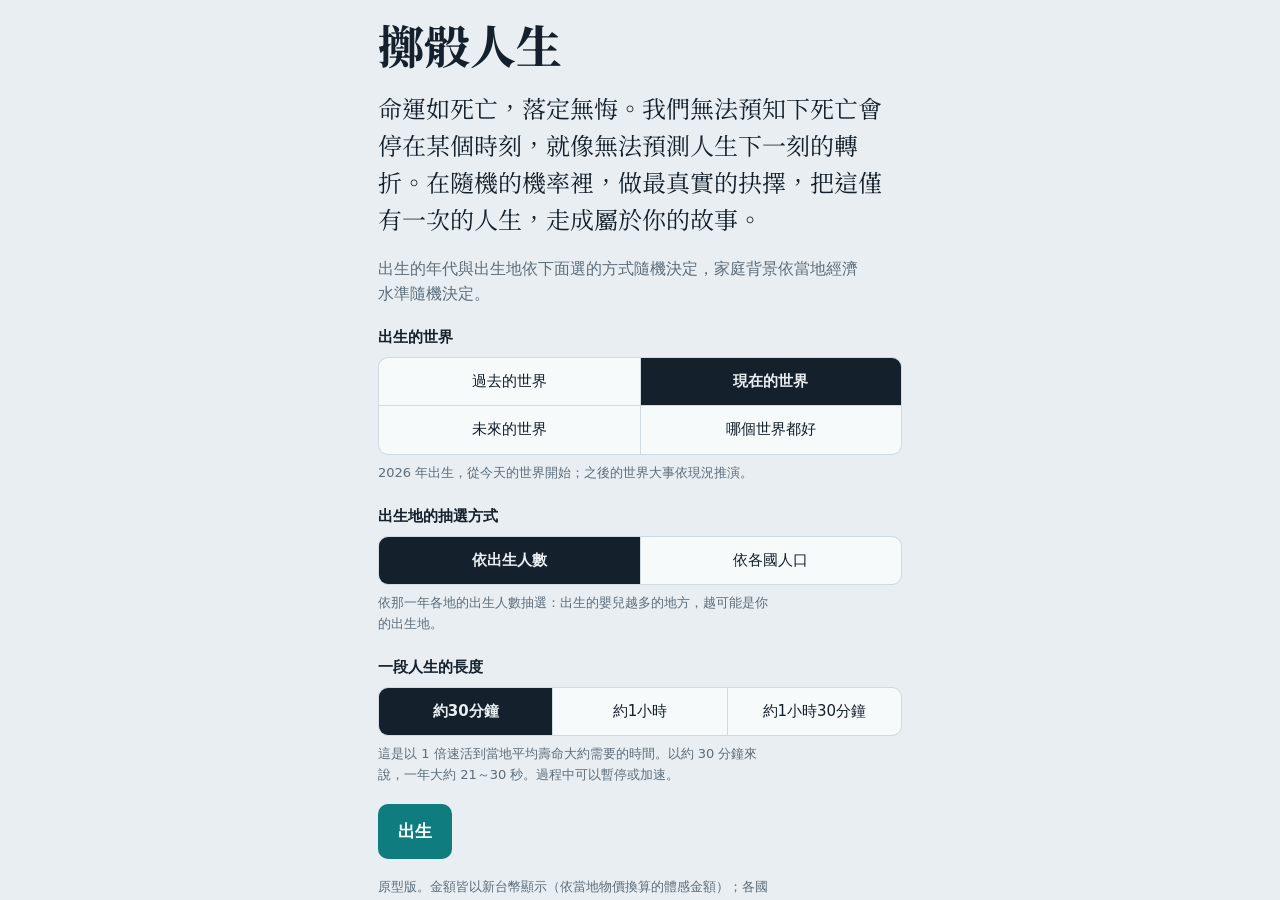
==== commit a8f344ef: "v4.3.5" ====
--- a/index.html
+++ b/index.html
@@ -230,6 +230,7 @@
 
 <section id="start" class="screen on">
   <h1 class="serif">擲骰人生</h1>
+  <p id="fateQuote" class="serif" style="font-size:24px;line-height:1.55;color:inherit">命運如死亡，落定無悔。我們無法預知下死亡會停在某個時刻，就像無法預測人生下一刻的轉折。在隨機的機率裡，做最真實的抉擇，把這僅有一次的人生，走成屬於你的故事。</p>
   <p id="modeNote">出生的年代與出生地依下面選的方式隨機決定，家庭背景依當地經濟水準隨機決定。</p>
     <div id="devf" style="display:none;flex-direction:column;gap:18px">
   <label class="fld">國籍<select id="selC"></select></label>
@@ -238,6 +239,8 @@
   <label class="fld">出生日期（留空則隨機）<input type="date" id="selD"></label>
   <button class="pill" id="rd" type="button" style="align-self:flex-start">隨機一個日期</button>
   <label class="fld">名字（留空則隨機生成）<input type="text" id="selN" maxlength="20"></label>
+  <label class="fld">性別<select id="selS"><option value="r">隨機</option><option value="男孩">男</option><option value="女孩">女</option></select></label>
+  <label class="fld">指定壽命（幾歲離世；留空則依遊戲機率）<input type="number" id="selA" min="1" max="130" inputmode="numeric" placeholder="例如 80"></label>
   </div>
 
   <div id="opts">
@@ -272,7 +275,7 @@
 
 <section id="game" class="screen">
   <div id="top"><div id="age" class="serif">0<small>歲</small></div><div id="hmeta"><div id="hm1"></div><div class="pg"><i id="pgi"></i></div><div class="cdrow"><span id="cd"></span></div></div></div>
-  <div id="ctl"><button class="ctl" id="pause">暫停</button><div id="spds"></div><button class="ctl" id="nxt">下一歲 »</button><button class="ctl" id="more">⋯</button>
+  <div id="ctl"><button class="ctl" id="pause">暫停</button><div id="spds"></div><button class="ctl" id="nxt">下一個詢問 »</button><button class="ctl" id="more">⋯</button>
     <button class="ctl" id="spd" style="display:none">速度 1x</button><button class="ctl" id="atk" style="display:none">自動抉擇</button><button class="ctl" id="svb" style="display:none">存檔</button></div>
   <div id="scard"><canvas id="scn" width="200" height="62" aria-label="像素風場景"></canvas><div id="scap"></div><div id="sfam"></div></div>
   <div id="stats">
@@ -1625,7 +1628,7 @@
   return {k:k,n:n||k,f:String.fromCodePoint.apply(null,k.split("").map(function(ch){return 127397+ch.charCodeAt(0)})),e:+a[1],t:+a[2],w:+a[3]};
 }).sort(function(a,b){return a.n.localeCompare(b.n,"zh-Hant")});
 
-var ROY={SA:1,AE:1,QA:1,KW:1,BH:1,OM:1,JO:1,MA:1,GB:1,JP:1,ES:1,NL:1,BE:1,SE:1,NO:1,DK:1,TH:1,MY:1,BN:1,BT:1,KH:1,LU:1,MC:1,LI:1,SZ:1,LS:1,TO:1};
+var ROY=new Proxy({},{get:function(o,k){return (typeof k==='string'&&typeof ROYF==='function'&&ROYF(k))?1:0}});
 var CASTE=[["婆羅門",5],["剎帝利",8],["吠舍",6],["首陀羅",41],["達利特",17],["原住民部落",9]];
 function pickCaste(){var r=R()*86,i=0;for(;i<CASTE.length;i++){r-=CASTE[i][1];if(r<0)break}return Math.min(i,5)}
 function lineOpts(k){
@@ -1840,7 +1843,7 @@
     o.push({l:u[0]+'（'+ctag(u[2])+'・約世界第'+u[1]+'名）',d:dsc+'｜學費約 每年 '+NT(c),t:'你進入了'+u[0]+'。',fx:function(){begin(u,null,c);return {k:kb(u[1])+lv*2,w:0}}})}
   var hm=home.filter(function(u){return ok(u,true)}).sort(function(a,b){return a[1]-b[1]})[0];
   if(hm)dom(hm,'','本國名校，有地緣優勢');
-  var loc=[curN()+'國立大學',500+(5-curT())*150,curK()],lc=P()*.05;
+  var loc=[localUni28(),500+(5-curT())*150,curK()],lc=P()*.05;
   o.push({l:loc[0]+'（'+ctag(loc[2])+'・約世界第'+loc[1]+'名）',d:'當地公立學校，負擔最輕｜學費約 每年 '+NT(lc),t:'你進入了'+loc[0]+'。',fx:function(){begin(loc,null,lc);return {k:kb(loc[1])+lv*2}}});
   // 出國：只列實際去得了、教育品質與留學生人數都比本國高的國家
   if(!opt.noAbroad&&canTravel()&&s.c.k!=='KP'){
@@ -2090,10 +2093,7 @@
 {a:[0,105],w:2.4,if:function(){return resTier()<=2},mk:illEv},
 {a:[0,105],w:1.3,if:function(){return resTier()>=3},mk:illEv},
 {a:[20,100],w:2.5,if:function(){return !!chronEv()},mk:function(){return chronEv()}},
-{a:[8,60],w:2,if:function(){return s.c.t<=2},q:"動盪與洪水讓你的家鄉變得不安全。",ch:[
- O("投靠親戚","你暫時搬到親戚家。",{w:-5,j:-3,r:2},""),
- O("到大城市找出路","你獨自到大城市討生活。",{w:-6,j:-4,h:-3,r:-2},""),
- O("原地重建","你留下來重建家園。",{w:-8,j:-2,r:4,h:-3},"")]},
+{a:[8,60],w:2,if:function(){return s.c.t<=2&&homeHere()},mk:homeDisEv},
 {a:[30,58],w:3,if:function(){return !s.study&&!s.mil&&s.k>=50&&!s.jobless&&!s.ret&&employed()},q:"主管找你談升遷的事。",ch:[
  O("接受升遷","你接下了更重的責任。",function(){s.lvl=Math.min(4,(s.lvl||0)+1);s.lvT=0;mbtiMaybe('剛升上更高的職位');return {w:8,j:3,h:-3}},"薪水提高，壓力也大"),
  O("婉拒，留在原職","你保留了自己的時間。",{j:3,h:1},""),
@@ -2162,7 +2162,7 @@
 {a:[20,45],w:6,if:function(){return !s.partner&&!s.study&&!s.mil&&s.age-(s.loveT||0)>=3},mk:function(){s.loveT=s.age;return loveEv()}},
 {a:[25,60],w:3,if:function(){return s.sav>P()*.3},mk:loanEv},
 {a:[25,65],w:2,if:function(){return s.sav>P()*.5&&mktOpen()},mk:scamEv},
-{a:[10,90],w:.7,if:function(){return hazList(s.wc||s.c.k).length>0&&s.age-(s.disT||-9)>=9},mk:function(){s.disT=s.age;return disasterEv()}},
+{a:[10,90],w:.7,if:function(){return hazList(curK28()).length>0&&s.age-(s.disT||-9)>=9},mk:function(){s.disT=s.age;return disasterEv()}},
 {a:[18,85],w:1.2,sm:1,if:function(){return s.age-(s.apT||-9)>=6&&!s.mil},mk:function(){s.apT=s.age;return applEv()}},
 {a:[5,80],w:1.6,sm:1,if:function(){return petOk()},mk:petEv},
 {a:[18,60],w:2,sm:1,if:function(){return employed()},q:'同事請你幫忙頂班。',ch:[O('答應','你多賺了一點，也累了一點。',function(){earn(P()*.03);return {h:-2,r:1}},''),O('婉拒','你保住了自己的時間。',{j:1},'')]},
@@ -2211,7 +2211,7 @@
   a.push({l:'尋找新的興趣',c:cst(.03),dis:s.hob.length>=3,f:function(){var b=HOBS.filter(function(x){return s.hob.indexOf(x)<0}),n=pk1(b);addHob(n);return {t:'你開始接觸一項新的興趣：'+n+'。',fx:{j:4}}}});return a}});
 SPL.push({id:'mov',sec:1,n:'搬家・移居',a:20,ok:function(){return !s.mil&&canTravel()},d:'搬到大城市，或打聽到國外工作的門路',
  pills:function(){var a=[];
-  if(!s.bigcity&&!s.urban)a.push({l:'搬到大城市',c:cst(.1),f:function(){s.bigcity=1;s.urban=1;return {t:'你搬到了大城市，機會變多了。',fx:{j:2}}}});
+  if(!s.bigcity&&!s.urban)a.push({l:'搬到大城市',c:cst(.1),f:function(){var nm=relocate('big');return {t:'你搬到了大城市（'+nm+'），機會變多了。',fx:{j:2}}}});
   if(!s.wc&&s.age<=55&&!s.ret)a.push({l:'打聽到國外工作的門路',c:cst(.08),dis:!!s.fl.mg,f:function(){s.fl.mg=1;return {t:'你開始打聽海外的工作機會。'}}});
   return a},ok2:1});
 SPL.push({id:'don',sec:1,n:'捐款',a:18,yr:1,d:'快樂 +4%，人際關係 +2%',c:function(){return cst(.08)},f:function(){return {t:'你捐了一筆款項。',fx:{j:4,r:2}}}});
@@ -2340,7 +2340,7 @@
 }
 function retAge(){var t=s.wc?CT[s.wc].t:s.c.t;return t>=4?65:t===3?63:60}
 function pensionU(){var ji=jobInfo(),ti=resTier();return Math.round(ji.i*[0,.15,.3,.4,.5,.5][ti])}
-function retireEv(){
+function retireEvG(){
   var cur=jobInfo();
   return {q:'你到了可以退休的年紀（'+(s.milCareer?'軍中':'')+'約 '+retAge()+' 歲）。',hint:'退休後有退休金，但要靠存款與退休金過日子',ch:[
    O('正式退休，享受生活','你辦好了退休手續。',function(){var pu=pensionU();s.ret=1;s.pensU=pu;s.biz=0;s.bs=null;s.milCareer=0;s.consult=0;mbtiMaybe('退休了，回頭看看自己');return {j:6,h:2,m:'退休金每月約 '+NT(s.pensU)+'。'}},'退休金約為原薪的一部分'),
@@ -2352,7 +2352,7 @@
   if(s.milCareer&&s.age<55)return;
   if(s.retT&&s.age<s.retT)return;
   if(s.age>=retAge()+8||(s.retN||0)>=3){var pu=pensionU();s.ret=1;s.pensU=pu;s.biz=0;s.bs=null;s.milCareer=0;schLog(.4,'年紀大了，你辦理了退休。',{});return}
-  if(s.age-(s.retAsk||-9)>=3){s.retAsk=s.age;sch(.35,function(){ask(retireEv())})}
+  if(s.age-(s.retAsk||-9)>=3){s.retAsk=s.age;sch(.35,function(){ask(retireEvX())})}
 }
 var JOBIND={TW:['科技製造業','服務業'],US:['科技業','醫療與服務業'],DE:['製造業','工程業'],JP:['製造業','服務業'],KR:['電子與製造業','服務業'],CN:['製造業','電商'],IN:['資訊服務業','製造業'],AU:['礦業與服務業','教育業'],NG:['能源與貿易','服務業']};
 function jobMarket(){var k=s.wc||s.c.k,m=mkt(s.by+s.age).s,t=resTier();
@@ -2762,7 +2762,7 @@
  {a:[25,80],w:2,if:function(){return s.pol>=1&&!s.camp&&s.age-(s.brT||-9)>=3&&R()<corrOf()+.2},mk:function(){s.brT=s.age;return bribeEv()}},
  {a:[25,80],w:1.8,if:function(){return s.pol>=1&&!s.camp&&MAFC[natK()]&&s.age-(s.mfT||-9)>=4&&R()<MAFC[natK()]*(s.pol>=2?.8:.4)},mk:function(){s.mfT=s.age;return mafiaEv()}},
  {a:[30,70],w:3,if:function(){return s.milCareer&&(s.mcY||0)>=10&&COUPW[natK()]&&!s.coupFail&&!s.coup&&R()<COUPW[natK()]*.2},mk:coupEv},
- {a:[18,40],w:3,o:1,if:function(){return ptyOK()&&!s.pty&&s.reg!=='one'&&s.reg!=='mon'&&(s.pol>0||s.k>=40)&&s.age-(s.ptyAsk||-9)>=5},mk:partyEv},
+ {a:[18,40],w:3,o:1,if:function(){return ptyOK()&&!s.pty&&s.reg!=='one'&&(s.reg!=='mon'||peAt(natK(),yrNow()))&&(s.pol>0||s.k>=40)&&s.age-(s.ptyAsk||-9)>=5},mk:partyEv},
  {a:[18,30],w:5,o:1,if:function(){return s.reg==='one'&&!s.pty&&!s.party},mk:partyEv}
 );
 /* 花錢選項 */
@@ -3221,7 +3221,7 @@
   if(s.dieMsg)return s.dieMsg;
   var a=s.age,c=s.c,ids=Object.keys(s.chron||{}),dn=ids.map(function(i){var d=DIS.filter(function(x){return x.id===i})[0];return d?d.n:''}).filter(Boolean);
   if(a>=105)return '壽終正寢，在家人的陪伴下安詳離世。';
-  if(a>=c.e-6){if(dn.length&&R()<.6)return '多年的'+dn[0]+'拖垮了身體，在年邁時安靜離世。';return pk1(['年事已高，器官自然衰竭，在睡夢中安詳離世。','高齡自然老去，走得很平靜。','在家中因老化導致的器官衰竭離世。'])}
+  if(a>=Math.max(60,c.e-6)){if(dn.length&&R()<.6)return '多年的'+dn[0]+'拖垮了身體，在年邁時安靜離世。';return pk1(['年事已高，器官自然衰竭，在睡夢中安詳離世。','高齡自然老去，走得很平靜。','在家中因老化導致的器官衰竭離世。'])}
   if(dn.length)return '長年的'+dn[0]+'讓身體逐漸撐不住，最後因併發症離世。';
   if(s.h<25)return '長期積累的健康問題惡化，終因器官衰竭離世。';
   if(a<6)return '因幼年重症與當地有限的醫療資源，不幸夭折。';
@@ -3359,7 +3359,7 @@
    O('開始規律治療','你決定好好照顧身體。',function(){pay(c);s.chron[d.id]=2;return {h:2,j:1}},'花費約 '+NT(c)+'，之後每年有固定醫藥費'),
    O('再拖一拖','你把這件事擱在一邊。',{j:-1},'')]}}
 /* --- 災害：多半輕微 --- */
-disasterEv=function(){var k=s.wc||s.c.k,hz=hazList(k);if(!hz.length)return null;var t=hz[ri(0,hz.length-1)],home=s.hv||0,own=s.home===2&&home>0;
+disasterEv=function(){var k=curK28(),hz=hazList(k);if(!hz.length)return null;var t=hz[ri(0,hz.length-1)],home=s.hv||0,own=s.home===2&&home>0;
   var r=R(),lv=r<.62?0:r<.92?1:2,dp=t==='地震'?.2:t==='龍捲風'?.18:.12,f=lv===1?.3:1,ins=s.ins?.35:1;
   function dmg(x){return own?home*dp*x*f*.25:P()*.12*x*f}
   if(lv===0){var mn=pk1(['停電了大半天，冰箱裡的東西得趕快處理','公司與學校停班停課了一兩天','交通中斷了一天，大家都困在家裡','街上有些積水與落物，要花點時間整理']);
@@ -3655,7 +3655,7 @@
   else if(!big||cannot)ch.push(O('聘請專業經理人代管，你繼續自己的路','你把家業交給專業經理人。',function(){done();s.fbm={n:fb.n,V:V};return {j:1}},'每年約 '+NT(V*.04)+' 的分紅，但要承擔經營風險'));
   ch.push(O('賣掉'+(isF?'農地':'家業'),'你賣掉了'+(isF?'農地':'家業')+'，換成現金。',function(){done();s.fbiz=null;earn(V*.8);return {j:isF?-2:-1,w:6,m:'你拿到約 '+NT(V*.8)+' 的現金。'}},'一次拿到約 '+NT(V*.8)));
   return {q:(s.pjob&&0?'':'')+'父母過世後，'+nm+'由你來決定怎麼處理。',hint:big?'家業規模很大，通常不能一邊上班一邊兼顧':'規模較小時，可以用兼職的方式照顧',ch:ch}}
-function throneEv(){var mon=s.reg==='mon';return {q:'你的父親（或母親）駕崩了，王位的繼承順位來到你身上。',hint:mon?'你將成為真正掌權的君主':'這是象徵性的元首，沒有實際治理權，但責任與關注都很大',ch:[
+function throneEv(){var mon=monReal28();return {q:'你的父親（或母親）駕崩了，王位的繼承順位來到你身上。',hint:mon?'你將成為真正掌權的君主':'這是象徵性的元首，沒有實際治理權，但責任與關注都很大',ch:[
   O('登基繼位','你接下了王冠。',function(){s.fth=2;if(s.pro&&s.pro.on)retirePro('登基');s.biz=0;s.bs=null;s.dream=null;s.study=null;
     if(mon){s.pol=4;s.polLeft=99;s.polT=s.age;s.appr=62;s.exPol=0;return {j:6,r:3,m:'你登基成為君主，成為國家的實際領導人。'}}
     s.crown=1;return {j:5,r:4,m:'你登基成為國家的象徵元首，一生的行程都屬於公眾。'}},mon?'成為國家的實際領導人':'放棄原本的職業，成為象徵性的君主'),
@@ -3972,7 +3972,7 @@
 /* --- 主頁：經歷、證照、資產 --- */
 function eduRows(){var rows=[],E2=s.edu||[],seq=0;
   E2.forEach(function(e){var n=e.replace(/（.*?）/g,'');
-    var lv=/博士/.test(n)?'博士':/碩士/.test(n)?'碩士':/學士/.test(n)?'學士':(/大學|學院/.test(n)&&!/中學/.test(n))?'學士':/小學/.test(n)?'小學':(/高中|高職|高級|職業學校/.test(n)||/體育|藝術|軍|預備|自衛隊/.test(n)&&seq>=2)?'高中':/中學/.test(n)?'中學':['小學','中學','高中'][Math.min(seq,2)];
+    var lv=/博士/.test(n)?'博士':/碩士/.test(n)?'碩士':/學士/.test(n)?'學士':(/大學|學院|學堂|同文館|書院|成均館|專門學校|師範學堂/.test(n)&&!/中學/.test(n))?'學士':/小學/.test(n)?'小學':(/高中|高職|高級|職業學校/.test(n)||/體育|藝術|軍|預備|自衛隊/.test(n)&&seq>=2)?'高中':/中學/.test(n)?'中學':['小學','中學','高中'][Math.min(seq,2)];
     if(['小學','中學','高中'].indexOf(lv)>-1)seq=Math.max(seq,['小學','中學','高中'].indexOf(lv)+1);
     var nm=n.replace(/(學士|碩士|博士)$/,'');
     rows.push([lv,nm+((lv==='學士'||lv==='碩士'||lv==='博士')&&s.major?'／'+s.major:'')])});
@@ -4172,7 +4172,7 @@
 deathCause=function(){if(s.dieMsg)return s.dieMsg;var base=deathCause0(),a=s.age;
   var gen=/年事已高|高齡自然|老化|壽終|器官衰竭|心肌梗塞|中風|敗血症|心臟驟停/.test(base);
   if(gen&&a>=10&&s.bz&&R()<.88){var dom=s.bz.dom,L=BZC[dom]||BZC['土'],c=pk1(L);s.dieShort=c;
-    return (a>=s.c.e-6?'年事已高，':'')+'死於'+c+'。依八字推算，你的五行偏'+dom+'，這類問題本就是人生中最容易出現的隱憂。'}
+    return (a>=Math.max(60,s.c.e-6)?'年事已高，':'')+'死於'+c+'。依八字推算，你的五行偏'+dom+'，這類問題本就是人生中最容易出現的隱憂。'}
   s.dieShort=base.replace(/[。，].*$/,'').slice(0,18);return base};
 var LASTW=['謝謝你們。大家要好好相處。','這輩子，夠了。','幫我把窗簾拉開，我想再看一次天空。','別哭，我過得很好。','……下雨了嗎？','記得吃飯，別餓著。','我先走一步，你們慢慢來。','那碗湯，我想再喝一口。','今天的光，真好看。','把我的故事說給孩子們聽吧。','我不怕，只是有點捨不得。','不要吵架，家人最重要。','我這一生，沒有白來。','幫我跟他說聲對不起。','好安靜啊。'];
 function lastWords(){if(s.lastW)return s.lastW;var L=LASTW.slice();
@@ -4194,7 +4194,7 @@
   var cs=[s.c.f+' '+s.c.n+'（出生）'];Object.keys(h.wc||{}).forEach(function(n){if(n!==s.c.n)cs.push(n)});if(s.nat&&CT[s.nat]&&CT[s.nat].n!==s.c.n)cs.push(CT[s.nat].n+'（歸化）');
   fr.appendChild(Pp(cs.join('、')+(s.place?'。最後住在：'+s.place.replace(/（.*?）/,''):'')));
   fr.appendChild(H('擔任過的職位'));var pr=[];if(h.jobs&&h.jobs.length)pr.push(['職業',h.jobs.join('、')]);if(h.biz)pr.push(['事業',h.biz]);
-  expRows().filter(function(r){return ['小學','中學','高中','學士','碩士','博士','職業'].indexOf(r[0])<0}).forEach(function(r){pr.push(r)});if(s.royal)pr.push(['王室','王室成員']);if(s.crown)pr.push(['王位','君主']);
+  expRows().filter(function(r){return ['小學','中學','高中','學士','碩士','博士','職業'].indexOf(r[0])<0}).forEach(function(r){pr.push(r)});if(s.royal)pr.push(['王室',s.exRoy?'前王室成員（'+s.exRoy.y+' 年君主制終結）':'王室成員']);if(s.crown)pr.push(['王位','君主']);
   if(!pr.length)pr.push(['','沒有特別的職位，過著平凡的日子']);pr.forEach(function(r){fr.appendChild(Pp((r[0]?r[0]+'：':'')+r[1]))});
   fr.appendChild(H('擁有的財產與事物'));var ar=assetRows();ar.forEach(function(r){fr.appendChild(Pp(r[0]+'：'+r[1]))});
   fr.appendChild(Pp('存款 '+NT(s.sav)+'，負債 '+((s.debt+s.mort)>0?NT(s.debt+s.mort):'無')+(s.hv?'，自住房 '+NT(s.hv):'')+(s.rent>0?'，出租房總值 '+NT(s.rent):'')));
@@ -4551,11 +4551,11 @@
     var h=document.createElement('p');h.className='note';h.style.margin='12px 0 4px';h.textContent='綜合國力前 12 名';b.appendChild(h);
     var tb2=document.createElement('div');tb2.style.cssText=tb.style.cssText;
     cc.rows.slice().sort(function(a,c){return a.totR-c.totR}).slice(0,12).forEach(function(r){var c=CT[r.k];function cl2(t,al){var d=document.createElement('div');d.textContent=t;if(al)d.style.textAlign='right';if(r.k===natK())d.style.fontWeight='700';tb2.appendChild(d)}
-      cl2(r.totR+'. '+c.f+' '+c.n);cl2('#'+r.popR,1);cl2('#'+r.ecoR,1);cl2('#'+r.milR,1);cl2('#'+r.livR,1);cl2(r.tot.toFixed(0),1)});
+      cl2(r.totR+'. '+c.f+' '+c.n+occTag31(r.k));cl2('#'+r.popR,1);cl2('#'+r.ecoR,1);cl2('#'+r.milR,1);cl2('#'+r.livR,1);cl2(r.tot.toFixed(0),1)});
     b.appendChild(tb2);
     if(me.tot>12){var h2=document.createElement('p');h2.className='note';h2.style.margin='12px 0 4px';h2.textContent='你附近的名次';b.appendChild(h2);var tb3=document.createElement('div');tb3.style.cssText=tb.style.cssText;
       cc.rows.slice().sort(function(a,c){return a.totR-c.totR}).slice(Math.max(0,me.tot-3),me.tot+2).forEach(function(r){var c=CT[r.k];function cl3(t,al){var d=document.createElement('div');d.textContent=t;if(al)d.style.textAlign='right';if(r.k===natK())d.style.fontWeight='700';tb3.appendChild(d)}
-        cl3(r.totR+'. '+c.f+' '+c.n);cl3('#'+r.popR,1);cl3('#'+r.ecoR,1);cl3('#'+r.milR,1);cl3('#'+r.livR,1);cl3(r.tot.toFixed(0),1)});b.appendChild(tb3)}
+        cl3(r.totR+'. '+c.f+' '+c.n+occTag31(r.k));cl3('#'+r.popR,1);cl3('#'+r.ecoR,1);cl3('#'+r.milR,1);cl3('#'+r.livR,1);cl3(r.tot.toFixed(0),1)});b.appendChild(tb3)}
   },true,1)}
 (function(){SPL.push({id:'rank',sec:0,n:'世界國力排行',a:20,ok:function(){return isLeader()},d:'人口、經濟、軍力、民生與綜合國力在全世界的名次；世界大事與你的施政都會改變排名。',pills:function(){return [{l:'查看排行',c:0,menu:rankMenu}]}})})();
 var focusRender2=focusRender;focusRender=function(){focusRender2();try{if(!isLeader())return;var el=$('foc'),fcs=el.querySelectorAll('.fc'),tgt=null;Array.prototype.forEach.call(fcs,function(d){if(d.firstChild&&d.firstChild.textContent==='施政')tgt=d});if(!tgt)return;
@@ -5060,8 +5060,8 @@
     var jt=ag<6?'幼兒':ag<18?'學生':j;
     h+=famRow(sibNm(b),al?escH(b.n)+' · '+ag+'歲 · '+relTxt(b.n):'<s>'+escH(b.n)+'</s>',al?jt:'已過世，'+b.da+'歲',al&&par&&(ag<22||(ag<30&&s.home===0)))});
   var p=s.partner&&s.partner.alive!==false?s.partner:null;
-  if(p){var pa=p.age+(s.age-p.since);h+=famRow(p.stage>=2?'配偶':p.stage===1?'同居伴侶':'交往對象',escH(p.name)+' · '+pa+'歲'+(p.ck&&CT[p.ck]?' · '+CT[p.ck].f:''),p.job,p.stage>=1)}
-  kidSync();s.kd.forEach(function(k){var ag=s.age-k.b;h+=famRow(k.sx==='女孩'?'女兒':'兒子',k.dead?'<s>'+escH(k.n)+'</s>':escH(k.n)+' · '+ag+'歲',k.dead?'已過世，'+k.da+'歲':(ag<6?'幼兒':ag<18?'學生':ag<22&&k.edu?'大學生':''),!k.dead&&lv.k==='fam'&&ag<22)});
+  if(p){var pa=p.age+(s.age-p.since);h+=famRow(harMain31(p),escH(p.name)+' · '+pa+'歲'+(p.ck&&CT[p.ck]?' · '+CT[p.ck].f:''),p.job,p.stage>=1)}
+  h+=harRows31();kidSync();s.kd.forEach(function(k){var ag=s.age-k.b;h+=famRow(k.sx==='女孩'?'女兒':'兒子',k.dead?'<s>'+escH(k.n)+'</s>':escH(k.n)+' · '+ag+'歲',k.dead?'已過世，'+k.da+'歲':(ag<6?'幼兒':ag<18?'學生':ag<22&&k.edu?'大學生':''),!k.dead&&lv.k==='fam'&&ag<22)});
   h+=petRows();
   var ji=jobInfo(),dt=DWN[dwellType()]||'',own=s.hv&&s.home===2?'（自有）':s.home===1?'（租屋）':'（與家人同住）';
   h+='<div class="fh2">生活</div>';
@@ -6884,13 +6884,13 @@
   win:function(){coJoin(f,true);return {j:12,r:2,k:2,w:3,m:'你通過了層層面試，錄取了「'+f.n+'」！'}},lose:function(){return {j:-3,m:'「'+f.n+'」這次沒有錄取你。'}}}));return {t:'「'+f.n+'」通知你去面試。'}};
 /* --- 入學面試：高中以上 --- */
 function wrapEduIntv(ev,locFn,baseP,nm){if(!ev||!ev.ch)return ev;ev.ch.forEach(function(o){
-  var l=o.l||'';if(!/\（.*世界第|菁英私立|公立重點/.test(l)||/作弊|代考/.test(l))return;if(/^.*國立大學（/.test(l)&&l.indexOf(curN()+'國立大學')===0)return;
+  var l=o.l||'';if(!/\（.*世界第|菁英私立|公立重點/.test(l)||/作弊|代考/.test(l))return;if(/（/.test(l)&&isLocU28(l))return;
   var f0=o.fx,p=baseP(o);o.fx=function(){s.q.push(intvEv({ttl:'入學面試',org:l.split('（')[0],pool:'school',p:p,
     win:function(){return typeof f0==='function'?f0():(f0||{})},
     lose:function(){s.eduSetback=s.age;var fb=locFn();s.q.push({q:'這次沒有被'+l.split('（')[0]+'錄取，你得選別的出路。',ttl:'落榜之後',ch:fb});return {j:-5,m:'面試沒有通過。'}}}));return {}};
   o.d=(o.d||'')+'｜需通過面試（約 '+Math.round(p*100)+'%）'})}
 var eduOfferH=eduOffer;eduOffer=function(lv,opt){var ev=eduOfferH.apply(this,arguments);try{
-  wrapEduIntv(ev,function(){var o2=eduOfferH(lv,{noAbroad:true,noCheat:true}).ch.filter(function(x){return x.l&&x.l.indexOf(curN()+'國立大學')===0||/不升學|不繼續/.test(x.l)});return o2.length?o2:[O('不升學','你放棄了。',{},'')]},function(o){return /留學|出國就讀/.test(o.d||'')?.68:lv>=2?.72:.8},'')}catch(e){}return ev};
+  wrapEduIntv(ev,function(){var o2=eduOfferH(lv,{noAbroad:true,noCheat:true}).ch.filter(function(x){return x.l&&isLocU28(x.l)||/不升學|不繼續/.test(x.l)});return o2.length?o2:[O('不升學','你放棄了。',{},'')]},function(o){return /留學|出國就讀/.test(o.d||'')?.68:lv>=2?.72:.8},'')}catch(e){}return ev};
 var hiEvH=hiEv;hiEv=function(){var ev=hiEvH.apply(this,arguments);try{ev.ch.forEach(function(o){if(/菁英私立|公立重點/.test(o.l||'')){var f0=o.fx,p=/菁英私立/.test(o.l)?.72:.78,l=o.l;
   o.fx=function(){s.q.push(intvEv({ttl:'入學面試',org:l,pool:'school',p:p,win:function(){return typeof f0==='function'?f0():(f0||{})},
    lose:function(){s.eduSetback=s.age;s.edu.push(nm('社區公立高中'));return {k:4,j:-3,m:'面試沒通過，改進入就近的社區公立高中。'}}}));return {}};o.d=(o.d||'')+'｜需通過面試（約 '+Math.round(p*100)+'%）'}})}catch(e){}return ev};
@@ -7690,7 +7690,7 @@
     O('婉拒，繼續留在將官位置','你想把位子留給後輩。',{j:2,h:1},'')]})},true)}}catch(e){console.error('h8cmd',e)}}})();
 /* --- 7. 研究所／博士：重新選擇學校與科系 --- */
 function majorEv2(st){var uniN=String(st.uni||'').replace(/（.*?）/g,''),names;
-  if(st.milAc&&/軍事|國防|軍官|軍校|防衛|西點|武裝/.test(st.uni||''))names=['軍事指揮','軍事工程','軍事醫學'];else names=schoolMajors(st.uni,st.rank||300,null);
+  if(st.milAc&&/軍|國防|防衛|西點|武裝|武備|講武|兵學|士官|水師|學堂|學院|預科|予科|少年團|學員團/.test(st.uni||''))names=['軍事指揮','軍事工程','軍事醫學'];else names=schoolMajors(st.uni,st.rank||300,null);
   var keep=s.major;var ch=[];
   if(keep)ch.push({l:'維持原本的科系（'+keep+'）',d:'在同一領域繼續深造',t:'你繼續深耕'+keep+'。',fx:{k:3}});
   names.forEach(function(n){if(n===keep)return;var d=MJD[n]||[0,4,2,''];ch.push(mj(n,d[0],d[1],d[2],d[3]))});
@@ -7763,7 +7763,7 @@
   try{if(e&&e._love&&s.partner){if(!(($('ch')||{classList:{contains:function(){return false}}}).classList.contains('on'))&&!(askBk&&askBk.length))s.wait=false;return}}catch(x){}
   return a0.apply(this,arguments)}})();
 /* 1b. 每次感情結束都彈窗讓玩家確認 */
-function pWatch(){try{if(!s||s.alive===false||s.age===undefined)return;var p=s.partner,k=p?(p.name+'|'+p.since+'|'+p.src):'';
+function pWatch(){try{if(!s||s.alive===false||s.age===undefined)return;var p=s.partner,k=p?(p.name+'|'+p.src):'';
   if(s._pk===undefined){s._pk=k;s._pp=p?{name:p.name,stage:p.stage,since:p.since}:null;return}
   if(k===s._pk){if(p)s._pp={name:p.name,stage:p.stage,since:p.since};return}
   var old=s._pp;s._pk=k;s._pp=p?{name:p.name,stage:p.stage,since:p.since}:null;
@@ -7968,7 +7968,7 @@
 
 /* ===== 8. 主修：沒達門檻不再被偷偷換系，改讓玩家重選；選項顯示門檻 ===== */
 function majorRetryEv(failN,need){var st=s.study||{},names;
-  if(st.milAc&&/軍事|國防|軍官|軍校|防衛|西點|武裝/.test(st.uni||''))names=['軍事指揮','軍事工程','軍事醫學'];else names=schoolMajors(st.uni,st.rank||300,null);
+  if(st.milAc&&/軍|國防|防衛|西點|武裝|武備|講武|兵學|士官|水師|學堂|學院|預科|予科|少年團|學員團/.test(st.uni||''))names=['軍事指揮','軍事工程','軍事醫學'];else names=schoolMajors(st.uni,st.rank||300,null);
   names=names.filter(function(n){var d=MJD[n]||[0];return n!==failN&&(!d[0]||s.k>=d[0])});
   if(!names.length)names=['教育','人文藝術','體育'];
   return {q:'你的學識（'+Math.round(s.k)+'）沒有達到「'+failN+'」的門檻（需要 '+need+'），沒有被分發到這個科系。請從你達得到門檻的科系重新選擇。',ttl:'重新選擇科系',hint:'不會自動幫你換系；只列出你目前達得到門檻的科系。',
@@ -8839,7 +8839,7 @@
 function phoneEv(){s.phoneT=s.age;return {q:'手機壞了。',ch:[O('送修','你花了點時間把它修好。',function(){pay(P()*.01);return {}},'約 '+NT(P()*.01)),O('買新的','你買了新手機，心情不錯。',function(){pay(P()*.04);return {j:3}},'約 '+NT(P()*.04))]}}
 var HAZ={quake:'JP TW PH ID NP TR CL MX CN IR PE NZ IT GR US CO EC',typ:'PH TW JP VN CN KR HK MO TH BD IN',hur:'US MX CU DO HT JM BS',torn:'US CA BD AR',flood:'BD PK IN NG TH VN ID MZ SD BR CN DE GB NL',fire:'AU US CA GR PT ES CL',cold:'RU CA MN FI SE NO IS KZ',vol:'ID PH JP IS IT'};
 function hazList(k){var a=[];if(has(HAZ.quake,k))a.push('地震');if(has(HAZ.typ,k))a.push('颱風');if(has(HAZ.hur,k))a.push('颶風');if(has(HAZ.torn,k))a.push('龍捲風');if(has(HAZ.flood,k))a.push('水災');if(has(HAZ.fire,k))a.push('森林野火');if(has(HAZ.cold,k))a.push('暴風雪');return a}
-function disasterEv(){var k=s.wc||s.c.k,hz=hazList(k);if(!hz.length)return null;var t=hz[ri(0,hz.length-1)],home=s.hv||0,own=s.home===2&&home>0;
+function disasterEv(){var k=curK28(),hz=hazList(k);if(!hz.length)return null;var t=hz[ri(0,hz.length-1)],home=s.hv||0,own=s.home===2&&home>0;
   var dmgP=t==='地震'?.2:t==='龍捲風'?.18:.12;
   function dmg(f){var c=own?home*dmgP*f*.25:P()*.12*f;return c}
   return {q:'一場'+t+'襲擊了你住的地區，'+(own?'你的房子受到威脅。':'住家附近一片混亂。'),ch:[
@@ -9072,7 +9072,7 @@
   if(vf==="r"){if(royal)t=5;else if(caste>=0)t=Math.max(1,Math.min(5,t+(caste<=1?1:caste>=4?-1:0)))}
   var ct=Math.round((t+c.t)/2),w0=cl(t*15+ri(0,10));
   initWorld();
-  var sx=R()<.5?"男孩":"女孩",pm=ri(20,34);
+  var sx=devSex29(),pm=ri(20,34);
   var mdie=clamp(Math.round(c.e+ri(-12,10)),40,102),fdie=clamp(Math.round(c.e-3+ri(-12,10)),40,102),pf=pm+ri(-2,6);
   if(mdie-pm<18&&R()<.96)mdie=pm+ri(18,45);if(fdie-pf<18&&R()<.96)fdie=pf+ri(18,45);
   var sk=skinIdx(c.k);
@@ -9082,7 +9082,7 @@
     pm:pm,pf:pf,mdie:mdie,fdie:fdie,mDead:false,fDead:false,seed:ri(1,999999),skin:sk,mskin:sk,fskin:sk,hairc:ri(0,3),shirt:ri(0,6),pant:ri(0,3),lastComp:0};
   var dv=DEV?$('selD').value:'',by,mo,dy;
   if(dv){var pp=dv.split('-');by=+pp[0];mo=+pp[1];dy=+pp[2]}else{by=NEXT_BY;mo=ri(1,12);dy=ri(1,[31,28,31,30,31,30,31,31,30,31,30,31][mo-1])}
-  s.by=by;s.mo=mo;s.dy=dy;s.name=(DEV?$('selN').value.trim():'')||genName(c.k,s.sex);
+  s.by=by;s.mo=mo;s.dy=dy;s.name=(DEV?$('selN').value.trim():'')||genNameB(c.k,s.sex);
   s.bz=bazi();s.peers=[1,2,3,4].map(mkPeer);
   var bs={木:'h',火:'j',土:'w',金:'k'};
   if(bs[s.bz.dom])s[bs[s.bz.dom]]=cl(s[bs[s.bz.dom]]+8);else s.lk+=.06;
@@ -9482,6 +9482,2266 @@
   TECHS.forEach(function(x){if(s.tech[x[0]])return;var ay=x[1][t-1]+adj;if(y<ay)return;s.tech[x[0]]=1;if(s.age>=4&&y-ay<=6&&n<1){n++;log(x[2])}})}
 (function(){var y0=yearly;yearly=function(){var r=y0.apply(this,arguments);try{if(s&&s.alive)techTick()}catch(e){}return r}})();
 
+/* ===== 第27批：退休用語、升遷職稱、下一個詢問、留學居住地、從政選區、感情結束誤判 ===== */
+/* 1. 一般退休（醫師等）：不要再出現運動員的「教練／球評」選項 */
+function retireEvX(){try{if(ownsCo()&&!s.ret)return retireOwnEv()}catch(e){console.error('retOwn',e)}return retireEvG()}
+/* 2. 升遷視窗：職稱要和升遷後主頁顯示的職稱一致 */
+function titleAtLvl(n){var o0=s.lvl,ep=s.eduPend,jl=s.jobless,t='';try{s.lvl=n;s.eduPend=0;s.jobless=0;var o=jobInfo();t=(o&&o.p)||''}catch(e){}s.lvl=o0;s.eduPend=ep;s.jobless=jl;
+  t=t.replace(/（顧問）$/,'').replace(/（兼任[^）]*）$/,'');var i=t.lastIndexOf('・');return i>=0?t.slice(i+1):t}
+(function(){var a0=ask;ask=function(e){
+  try{if(e&&e.ttl==='升遷機會'&&typeof e.q==='string'){var m=e.q.match(/^公司有意把你升為「([^」]+)」/);
+    if(m&&LVLN.indexOf(m[1])>-1){var t=titleAtLvl(LVLN.indexOf(m[1]));if(t&&t!==m[1])e.q=e.q.replace('「'+m[1]+'」','「'+t+'」')}}}catch(x){}
+  return a0.apply(this,arguments)}})();
+/* 3. 主頁「下一個詢問」：一路快轉，直到下一個需要你決定的視窗（最多 12 年） */
+try{var nb=$('nxt');if(nb){nb.textContent='下一個詢問 »';nb.onclick=function(){if(!s||!s.alive||s.wait)return;
+  var g=6000,yrs=0;s.skipping=true;
+  while(g--&&s.alive&&!s.wait&&s.skipping){
+    s.gap=0;
+    if(s.q.length){ask(s.q.shift());break}
+    var it=s.sched[0];s.yp=it?Math.max(s.yp,it.at):YMS;
+    runSched();if(s.wait)break;
+    if(s.yp>=YMS&&!s.sched.length&&!s.q.length){s.yp=0;step();yrs++;if(yrs>=12)break}
+  }
+  s.skipping=false;render()}}}catch(e){console.error('nxt',e)}
+/* 4. 留學生的居住地：留學期間住在留學的國家，畢業後依去向回國或留下 */
+function stuGoHome(){var hk=s.c.n,h=s.stuHome;s.stuAb=0;s.stuEnd=null;s.stuHome=undefined;
+  s.wc=(h&&h!==s.c.k&&CT[h])?h:null;s.rc=null;if(!s.wc)s.vs=0;s.stay=0;s.returnee=1;s.rplace=null;s.ws=s.age;
+  log('留學告一段落，你搬回'+(s.wc?CT[s.wc].n:hk)+'。')}
+function stuLocSync(){try{if(!s||s.alive===false)return;var st=s.study,ab=st&&st.ab;
+  if(ab&&ab.k&&CT[ab.k]&&!st.part){
+    if(!s.stuAb&&(s.wc||s.c.k)!==ab.k){s.stuAb=1;s.stuHome=s.wc||null;s.returnee=0;s.stay=0}
+    s.stuEnd=null;
+    if((s.wc||s.c.k)!==ab.k){
+      if(s.pol>0&&!s.camp){s.exPol=Math.max(s.exPol||0,s.pol);s.pol=0;s.cab=0;log('你卸下了原本的公職，前往海外求學。')}
+      s.wc=ab.k;s.rplace=null;s.rc=null;s.fl.moved=1;s.ws=s.age;log('你搬到'+ab.n+'，開始留學生活。')}
+    return}
+  if(s.stuAb&&!st){
+    if(s.fl&&s.fl.abDecide)return;
+    if(s.stay===1){s.stuAb=0;s.stuEnd=null;s.stuHome=undefined;s.vy=s.age;s.vcool=s.age+1;return}
+    if(s.returnee){stuGoHome();return}
+    if(s.stuEnd==null){s.stuEnd=s.age;return}
+    if(s.age>s.stuEnd)stuGoHome()}
+}catch(e){console.error('stuLoc',e)}}
+(function(){var y0=yearly;yearly=function(){stuLocSync();return y0.apply(this,arguments)}})();
+(function(){var c0=closeAsk;closeAsk=function(){var r=c0.apply(this,arguments);stuLocSync();return r}})();
+(function(){var i0=immTick;immTick=function(){
+  try{if(s.study&&s.study.ab&&s.wc){if(s.rc!==s.wc){s.rc=s.wc;s.vs=1;s.vy=s.age;s.rplace=null;s.vcool=s.age+2}s.vjl=0;return}}catch(e){}
+  return i0.apply(this,arguments)}})();
+(function(){var r0=resRender;resRender=function(){r0.apply(this,arguments);
+  try{if(s.study&&s.study.ab){var el=$('resd');if(el&&el.innerHTML.indexOf('身分：工作簽證')>-1)el.innerHTML=el.innerHTML.replace('身分：工作簽證','身分：學生簽證')}
+    if(s.study&&s.study.ab&&s.home===0){var el2=$('resd');if(el2)el2.innerHTML=el2.innerHTML.replace('（與家人同住）','（租屋）')}}catch(e){}}})();
+SPL.forEach(function(it){if(it.id==='goHome'){var o0=it.ok;it.ok=function(){return !(s.study&&s.study.ab)&&o0.apply(this,arguments)}}});
+/* 5. 家境好、收入高、存款多的人，留學時不會出現「學費與生活費壓力很大／向家裡要錢」 */
+function abRich(){try{return s.fam>=4||s.sav>=P()*3||s.w>=70||jobInfo().i*12>=P()*2.5}catch(e){return s.fam>=4}}
+(function(){var a0=abEv;abEv=function(){var e=a0.apply(this,arguments);
+  for(var i=0;i<10&&e&&/學費與生活費壓力/.test(String(e.q||''))&&abRich();i++)e=a0.apply(this,arguments);return e}})();
+/* 6. 從政：選區（地方）依居住的城市決定 */
+var polResF=0;
+(function(){var p0=polPlaces;polPlaces=function(k){var o=p0.apply(this,arguments);
+  try{if(!polResF||k!==natK())return o;var rp=(s.wc?s.rplace:s.place)||'';if(!rp)return o;
+    var nm=function(x){return String(x||'').replace(/（.*?）/g,'').replace(/臺/g,'台').replace(/[市縣區]$/,'')},np=nm(rp);
+    var f=function(L){var m=(L||[]).filter(function(x){var ne=nm(x);return ne&&np&&(np.indexOf(ne)>-1||ne.indexOf(np)>-1)});return m.length?m:L};
+    return {a:f(o.a),b:f(o.b),c:f(o.c)}}catch(e){}return o}})();
+(function(){var f0=polPlaceFor;polPlaceFor=function(){polResF=1;try{return f0.apply(this,arguments)}finally{polResF=0}}})();
+
+/* ===== 第28批 a：災害搬家、留學中的災害、當時國名 ===== */
+function homeHere(){try{return !s.wc&&!(s.study&&s.study.ab&&!s.study.part)&&!s.stuAb}catch(e){return true}}
+function curK28(){try{if(s.wc)return s.wc;var st=s.study;if(st&&st.ab&&st.ab.k&&!st.part&&CT[st.ab.k])return st.ab.k}catch(e){}return s.c.k}
+function cityName28(k,big){var cs=CITY[k];if(!cs||!cs.length)return null;
+  var c=big?cs[ri(0,Math.min(cs.length,3)-1)]:cs[ri(Math.min(cs.length-1,2),cs.length-1)];
+  return cityPlace(k,c)+(big?'（大城市）':'（中型城市）')}
+function relocate(kind){
+  var k=s.wc||s.c.k,old=s.wc?(s.rplace||''):(s.place||''),nm=cityName28(k,kind==='big');
+  if(kind==='big'){s.bigcity=1}
+  s.urban=1;
+  if(!nm)nm=(CT[k]||s.c).n+'的'+(kind==='big'?'大城市':'城鎮');
+  if(s.wc)s.rplace=nm;else s.place=nm;
+  try{var sb=$('sub');if(sb&&old&&sb.textContent.indexOf(old)>-1)sb.textContent=sb.textContent.replace(old,nm)}catch(e){}
+  try{resRender()}catch(e){}
+  return nm}
+function homeDisEv(){var k=s.c.k,hz=hazList(k),t=hz.length&&R()<.6?hz[ri(0,hz.length-1)]:'洪水',pl=(s.place||'').replace(/（.*?）/,'')||(CT[k]||s.c).n;
+  var big=!!(s.bigcity||/大城市/.test(s.place||''));
+  return {q:pl+'遭到'+t+'侵襲，家鄉變得不安全，生活一時難以為繼。',tt:'家鄉受災（'+pl+'）',hint:'搬家後，你的居住地會改變',ch:[
+   O('投靠親戚','你暫時搬到親戚家。',function(){var nm=relocate('kin');return {w:-5,j:-3,r:2,m:'你搬到了親戚所在的 '+nm+'。'}},'搬到親戚所在的城市'),
+   O('到大城市找出路','你獨自到大城市討生活。',function(){var nm=relocate('big');return {w:-6,j:-4,h:-3,r:-2,m:'你搬到了 '+nm+'，一切從頭開始。'}},big?'你已經住在大城市':'搬到大城市，之後機會較多'),
+   O('原地重建','你留下來重建家園。',{w:-8,j:-2,r:4,h:-3},'')]}}
+/* 當時的國名：補齊年代表，並讓全遊戲顯示的國名隨年份改變 */
+(function(){var H=window.HIST;if(!H)return;
+  ('FR|1852|1870|法蘭西第二帝國;FR|1871|1940|法蘭西第三共和國;FR|1940|1944|維希法國（德軍占領下的法國）;FR|1946|1958|法蘭西第四共和國;'
+  +'GB|1850|1945|大英帝國;US|1861|1865|內戰中的美國;TH|1850|1938|暹羅王國;TH|1946|1948|暹羅王國;'
+  +'DE|1949|1990|東西德分治時期的德國;AT|1919|1933|奧地利第一共和國;AT|1934|1937|奧地利聯邦邦;AT|1946|1955|盟軍占領下的奧地利;'
+  +'HU|1919|1944|匈牙利王國（攝政時期）;HU|1945|1948|匈牙利共和國;RO|1859|1880|羅馬尼亞公國;RO|1881|1946|羅馬尼亞王國;'
+  +'BG|1878|1907|保加利亞公國;BG|1908|1945|保加利亞王國;GR|1941|1944|軸心國占領下的希臘;'
+  +'ES|1931|1936|西班牙第二共和國;ES|1936|1939|內戰中的西班牙;PT|1850|1909|葡萄牙王國;PT|1910|1932|葡萄牙第一共和國;'
+  +'NL|1940|1945|德軍占領下的荷蘭;BE|1914|1918|德軍占領下的比利時;BE|1940|1944|德軍占領下的比利時;DK|1940|1945|德軍占領下的丹麥;NO|1940|1945|德軍占領下的挪威;LU|1940|1944|德軍占領下的盧森堡;'
+  +'IT|1943|1945|義大利社會共和國與盟軍占領;IN|1947|1949|印度自治領;PK|1947|1955|巴基斯坦自治領;PK|1956|1970|巴基斯坦伊斯蘭共和國;'
+  +'LK|1948|1971|錫蘭自治領;MM|1948|1988|緬甸聯邦;MY|1957|1962|馬來亞聯合邦;KH|1954|1969|柬埔寨王國;KH|1970|1975|高棉共和國;KH|1980|1989|柬埔寨人民共和國;'
+  +'LA|1954|1974|寮國王國;AF|1973|1977|阿富汗共和國;AF|1978|1991|阿富汗民主共和國;AF|1996|2001|阿富汗伊斯蘭酋長國;'
+  +'EG|1954|1957|埃及共和國;EG|1958|1970|阿拉伯聯合共和國;SY|1958|1960|阿拉伯聯合共和國;YE|1850|1961|葉門穆塔瓦基利亞王國;'
+  +'ET|1850|1935|衣索比亞帝國;ET|1942|1973|衣索比亞帝國;ET|1974|1986|衣索比亞（臨時軍政府）;ET|1987|1990|衣索比亞人民民主共和國;LY|1951|1968|利比亞王國;LY|1969|1976|利比亞阿拉伯共和國;LY|1977|2010|大阿拉伯利比亞民眾國;'
+  +'CD|1960|1970|剛果共和國（利奧波德維爾）').split(';').forEach(function(x){var p=x.split('|');if(p.length<4)return;
+    H.ERA.push({cc:p[0],y:[+p[1],+p[2]],n:p[3]})})
+})();
+function eraDisp(k){try{if(!s||s.by==null||s.alive===false)return null;return eraName(k,yrNow())||null}catch(e){return null}}
+C.forEach(function(c){try{var b=c.n;Object.defineProperty(c,'__nb',{value:b});Object.defineProperty(c,'n',{get:function(){return eraDisp(c.k)||b},set:function(v){b=v},enumerable:true,configurable:true})}catch(e){}});
+function ensureCN(){try{if(!s||!s.c||s.c.__g)return;var k=s.c.k,b=CT[k]&&CT[k].__nb?CT[k].__nb:s.c.n;
+  Object.defineProperty(s.c,'__g',{value:1,enumerable:false,configurable:true});
+  Object.defineProperty(s.c,'n',{get:function(){return eraDisp(k)||b},set:function(v){b=v},enumerable:true,configurable:true})}catch(e){}}
+(function(){var r0=render;render=function(){ensureCN();return r0.apply(this,arguments)}})();
+(function(){var r0=resRender;resRender=function(){r0.apply(this,arguments);try{[].forEach.call(document.querySelectorAll('#resd .eran'),function(x){x.remove()})}catch(e){}}})();
+
+/* ===== 第28批 r：各國君主制年表、王室威望、被推翻或淪為象徵 ===== */
+/* 君主制期間：pw  abs 君主專制／握有行政實權  real 立憲但仍有重要實權  sym 象徵性元首 */
+var MONR=[],MONF=[];
+('CN|1850|1905|abs;CN|1906|1911|real;JP|1850|1867|sym;JP|1868|1945|real;JP|1946|9999|sym;KR,KP|1850|1904|abs;KR,KP|1905|1909|sym;'
++'VN|1850|1883|abs;VN|1884|1944|sym;KH|1850|1862|abs;KH|1863|1952|sym;KH|1953|1969|real;KH|1993|9999|sym;LA|1850|1892|abs;LA|1893|1974|sym;'
++'TH|1850|1931|abs;TH|1932|9999|sym;MM|1850|1885|abs;MY|1850|9999|sym;BN|1850|1887|abs;BN|1888|1983|sym;BN|1984|9999|abs;'
++'NP|1850|1950|sym;NP|1951|1959|real;NP|1960|1989|abs;NP|1990|2004|sym;NP|2005|2006|abs;NP|2007|2007|sym;BT|1907|2007|abs;BT|2008|9999|real;'
++'AF|1850|1972|abs;IR|1850|1905|abs;IR|1906|1925|real;IR|1926|1978|abs;IQ|1921|1957|real;JO|1921|9999|real;SA|1850|9999|abs;YE|1918|1961|abs;OM|1850|9999|abs;'
++'AE|1850|1970|sym;AE|1971|9999|abs;QA|1850|9999|abs;KW|1850|9999|real;BH|1850|2001|abs;BH|2002|9999|real;TR|1850|1908|abs;TR|1909|1921|sym;'
++'EG|1850|1881|abs;EG|1882|1921|sym;EG|1922|1952|real;LY|1951|1968|real;MA|1850|1911|abs;MA|1912|1955|sym;MA|1956|9999|real;TN|1850|1880|abs;TN|1881|1956|sym;'
++'ET|1850|1973|abs;SZ|1850|1967|sym;SZ|1968|9999|abs;LS|1850|9999|sym;MG|1850|1895|abs;RW|1850|1960|sym;BI|1850|1965|sym;TO|1850|2009|real;TO|2010|9999|sym;'
++'GB|1850|9999|sym;FR|1852|1869|abs;DE|1850|1917|real;AT|1850|1866|abs;AT|1867|1917|real;HU|1850|1917|real;RU|1850|1905|abs;RU|1906|1916|real;IT|1850|1945|real;'
++'ES|1850|1867|real;ES|1871|1872|real;ES|1875|1930|real;ES|1975|9999|sym;PT|1850|1909|real;GR|1850|1861|real;GR|1863|1923|real;GR|1935|1972|real;'
++'RO|1859|1946|real;BG|1878|1945|real;RS|1850|1944|real;ME|1850|1917|real;MK,SI,HR,BA,XK|1919|1944|real;AL|1928|1938|abs;'
++'NL|1850|1889|real;NL|1890|9999|sym;BE|1850|1950|real;BE|1951|9999|sym;LU|1850|1918|real;LU|1919|9999|sym;DK|1850|1914|real;DK|1915|9999|sym;SE|1850|1908|real;SE|1909|9999|sym;'
++'NO|1850|9999|sym;IS|1918|1943|sym;LI|1850|9999|real;MC|1850|9999|real;BR|1850|1888|real;MX|1864|1866|abs;HT|1850|1858|abs;MN|1911|1923|abs').split(';').forEach(function(x){var p=x.split('|');MONR.push({cc:p[0],y0:+p[1],y1:+p[2],pw:p[3]})});
+/* 君主制的轉折：abol 廢除　demote 被迫變成象徵／讓出實權 */
+('CN|1912|abol|rev|辛亥革命爆發，各省紛紛宣布脫離清廷，皇帝被迫退位;JP|1946|demote|war|戰敗後，新憲法把天皇定位為國家與國民統合的象徵;'
++'KR,KP|1910|abol|ann|日韓併合條約簽訂，大韓帝國被日本併吞;VN|1945|abol|rev|八月革命席捲全國，皇帝宣布退位;KH|1970|abol|coup|首相朗諾發動政變，廢黜國家元首施亞努，宣布成立高棉共和國;'
++'LA|1975|abol|rev|巴特寮奪取政權，廢除君主制;TH|1932|demote|coup|人民黨發動政變，結束君主專制，改行君主立憲;MM|1886|abol|ann|英國併吞上緬甸，廢黜國王;'
++'NP|1990|demote|ref|人民運動迫使國王放棄專制，接受君主立憲;NP|2008|abol|ref|制憲議會投票廢除君主制;AF|1973|abol|coup|前首相達烏德發動不流血政變，廢除君主制;'
++'IR|1979|abol|rev|伊斯蘭革命席捲全國，巴勒維王朝垮台;IQ|1958|abol|coup|軍官發動七月十四日政變，推翻哈希姆王室;YE|1962|abol|rev|軍官發動政變，宣布成立阿拉伯葉門共和國;'
++'TR|1909|demote|rev|青年土耳其黨人逼迫蘇丹交出權力，議會掌握了實權;TR|1922|abol|rev|大國民議會廢除蘇丹制，奧斯曼王朝統治結束;EG|1953|abol|coup|自由軍官團政變後，宣布廢除君主制;'
++'LY|1969|abol|coup|格達費上校發動政變，推翻伊德里斯國王;TN|1957|abol|ref|制憲議會宣布廢除貝伊制，成立共和國;ET|1974|abol|coup|軍事委員會「德爾格」廢黜皇帝;'
++'MG|1896|abol|ann|法國宣布併吞馬達加斯加，廢除王國;RW|1961|abol|ref|公投決定廢除君主制;BI|1966|abol|coup|軍事政變推翻國王;TO|2010|demote|ref|政治改革使國王交出行政權力;'
++'FR|1870|abol|war|色當戰敗，皇帝被俘，巴黎宣布成立共和國;DE|1918|abol|war|一戰戰敗，十一月革命爆發，皇帝退位;AT|1918|abol|war|帝國在戰敗中瓦解，皇帝放棄統治;HU|1918|abol|war|帝國在戰敗中瓦解，匈牙利宣布共和;'
++'RU|1917|abol|rev|二月革命爆發，沙皇被迫退位;IT|1946|abol|ref|全民公投決定義大利是共和國還是君主國;ES|1868|abol|rev|光榮革命推翻女王;ES|1873|abol|abd|國王退位，議會宣布共和;ES|1931|abol|ref|市議會選舉共和派大勝，國王離開西班牙;'
++'PT|1910|abol|rev|十月革命爆發，國王倉皇出逃;GR|1862|abol|coup|軍隊與民眾推翻國王;GR|1924|abol|ref|公民投票廢除君主制;GR|1973|abol|coup|軍政府宣布廢除君主制;'
++'RO|1947|abol|abd|共產黨主導的政府逼迫國王退位;BG|1946|abol|ref|公投廢除君主制，國王流亡;RS|1945|abol|rev|南斯拉夫制憲議會宣布廢除君主制;ME|1918|abol|ann|波德戈里察議會宣布與塞爾維亞合併;'
++'AL|1939|abol|ann|義大利入侵阿爾巴尼亞，國王出逃;BR|1889|abol|coup|軍人發動共和政變，皇帝被送出國;MX|1867|abol|war|共和派攻下首都，皇帝遭處決;HT|1859|abol|coup|軍事政變推翻皇帝;'
++'MN|1924|abol|rev|活佛君主去世後，蒙古人民共和國成立;IS|1944|abol|ref|公投決定與丹麥王室脫離，成立共和國').split(';').forEach(function(x){var p=x.split('|');MONF.push({cc:p[0],f:+p[1],ty:p[2],how:p[3],tx:p[4]})});
+function monAt(k,y){try{var rx=(s&&s.alive!==false&&s.by!=null)?s.rx:null;if(rx&&rx.k===k&&y>=rx.f)return rx.pw||'';
+  var r='';MONR.forEach(function(x){if(y>=x.y0&&y<=x.y1&&ccIn(x.cc,k))r=x.pw});return r}catch(e){return ''}}
+function rYear(){try{if(s&&s.alive!==false&&s.by!=null&&s.age!=null)return s.by+s.age}catch(e){}
+  try{if(DEV){var dv=$('selD')&&$('selD').value;if(dv)return +dv.split('-')[0]}}catch(e){}
+  return (typeof NEXT_BY==='number'&&NEXT_BY)?NEXT_BY:2026}
+function ROYF(k){var y=rYear();return monAt(k,y)||(DEV&&!(s&&s.alive!==false&&s.by!=null)&&!$('selD').value?(MONR.some(function(x){return ccIn(x.cc,k)})?'x':''):'')}
+function monReal28(){try{var p=monAt(s.c.k,yrNow());return p==='abs'||p==='real'||s.reg==='mon'}catch(e){return s.reg==='mon'}}
+var PWN={abs:'君主專制（握有實權）',real:'君主立憲（仍有重要實權）',sym:'君主立憲（象徵性元首）'};
+/* 當時的稱號：王儲、國王、王后、王宮 */
+var TIT=[];
+('CN|1850|1911|皇太子|皇帝|紫禁城;JP|1850|1945|皇太子|天皇|皇居;JP|1946|9999|皇太子|天皇|皇居;KR,KP|1850|1896|王世子|國王|景福宮;KR,KP|1897|1910|皇太子|皇帝|慶運宮（德壽宮）;'
++'VN|1850|1945|皇太子|皇帝|順化皇城;KH|1850|2099|王儲|國王|金邊王宮;LA|1850|1975|王儲|國王|龍坡邦王宮;MM|1850|1885|王儲|國王|曼德勒皇宮;TH|1850|2099|王儲|國王|大皇宮;'
++'AF|1850|1925|王儲|埃米爾|喀布爾王宮;AF|1926|1973|王儲|國王|喀布爾王宮;IR|1850|1925|王儲|沙阿|古列斯坦宮;IR|1926|1979|王儲|沙阿|薩達巴德宮;TR|1850|1922|皇儲|蘇丹|多爾瑪巴赫切宮;'
++'EG|1850|1914|王儲|赫迪夫|阿布丁宮;EG|1915|1952|王儲|國王|阿布丁宮;ET|1850|1974|皇太子|皇帝|皇宮（亞的斯亞貝巴）;RU|1850|1917|皇太子|沙皇|冬宮;DE|1850|1918|王儲|德皇|柏林王宮;AT|1850|1918|皇儲|皇帝|霍夫堡皇宮;'
++'HU|1850|1918|皇儲|國王|布達王宮;FR|1852|1870|皇太子|皇帝|杜樂麗宮;IT|1850|1946|王儲|國王|奎里納萊宮;ES|1850|2099|王儲|國王|馬德里王宮;PT|1850|1910|王儲|國王|阿茹達王宮;GR|1850|1973|王儲|國王|雅典王宮;'
++'RO|1859|1947|王儲|國王|佩雷什城堡;BG|1878|1946|王儲|國王|索菲亞王宮;RS,ME,MK,SI,HR,BA,XK|1850|1945|王儲|國王|貝爾格勒王宮;BR|1850|1889|皇太子|皇帝|聖克里斯多瓦王宮;MX|1864|1867|皇儲|皇帝|查普爾特佩克城堡;'
++'HT|1850|1859|皇太子|皇帝|國家宮;MN|1911|1924|轉世王子|博克多汗（活佛）|博克多汗宮;MA|1850|2099|王儲|蘇丹／國王|王宮（拉巴特）;TN|1850|1957|王儲|貝伊|巴多宮;LY|1951|1969|王儲|國王|王宮;IQ|1921|1958|王儲|國王|巴格達王宮;'
++'YE|1918|1962|王儲|伊瑪目國王|薩那王宮;GB|1850|2099|王儲|國王|白金漢宮').split(';').forEach(function(x){var p=x.split('|');TIT.push({cc:p[0],y0:+p[1],y1:+p[2],a:[p[3],p[3],p[4],p[4]=== '國王'?'女王':(p[4]==='皇帝'?'女皇':(p[4]==='天皇'?'天皇':p[4])),p[5]]})});
+(function(){var r0=royT;royT=function(){var o=r0.apply(this,arguments);try{var k=s.c.k,y=yrNow(),f=s.sex==='女孩',t=null;TIT.forEach(function(x){if(y>=x.y0&&y<=x.y1&&ccIn(x.cc,k))t=x});
+  if(t&&!(ROYT[k]&&y>=2000)){return {p:f&&t.a[0]==='王儲'?'王儲':t.a[0],k:f?t.a[3]:t.a[2],pal:t.a[4]}}}catch(e){}return o}})();
+/* ---- 王室威望 ---- */
+function monFalls(k){return MONF.filter(function(x){return ccIn(x.cc,k)})}
+function nextFall(k,y){var r=null;monFalls(k).forEach(function(x){if(x.f>=y&&(!r||x.f<r.f))r=x});return r}
+function fallPress(k,y){var f=nextFall(k,y);if(!f||(s.rx&&s.rx.k===k&&s.rx.f>=f.f))return 0;var d=f.f-y;return d<=25?clamp((25-d)*1.3,0,32):0}
+function rhpOn(){try{return !!(s&&s.alive&&s.royal&&ROY[s.c.k])}catch(e){return false}}
+function rhpInit(){if(s.rhp===undefined){var k=s.c.k,y=yrNow();s.rhp=clamp(60+ri(-6,6)-fallPress(k,y)-(s.c.t<=2?4:0)+(monAt(k,y)==='sym'?4:0),12,92)}return s.rhp}
+function rhpRole(){return isKing()?1.4:(s.cp?1:.65)}
+function rhpAdd(n,why){rhpInit();var d=n*rhpRole();s.rhp=clamp(s.rhp+d,0,100);if(why&&Math.abs(d)>=4)log('【王室】王室威望'+(d>0?'上升':'下降')+'：'+why+'。')}
+function royStatus(){var pw=monAt(s.c.k,yrNow());return PWN[pw]||'君主制'}
+(function(){var y0=yearly;yearly=function(){var run=true;try{if(s&&s.alive&&s.royal)royFallTick()}catch(e){console.error('royFall',e)}
+  var r=y0.apply(this,arguments);
+  try{if(rhpOn()){rhpInit();var k=s.c.k,y=yrNow(),tgt=62-fallPress(k,y)+(isKing()?((s.appr===undefined?50:s.appr)-50)*.25:0);
+    s.rhp=clamp(s.rhp+(tgt-s.rhp)*.1+gauss()*1.5,0,100);royStage(k,y);royLegit(k,y)}}catch(e){console.error('royTick',e)}return r}})();
+/* ---- 日常的王室問題（選擇會影響威望） ---- */
+function RE(id,cond,q,hint,chs,a0){return {a:[a0||14,90],w:1.1,if:function(){try{return rhpOn()&&!s.mil&&(s.royT28||{})[id]!==s.age&&cond()}catch(e){return false}},mk:function(){(s.royT28=s.royT28||{})[id]=s.age;return {q:q(),tt:'王室的抉擇',hint:hint,ch:chs()}}}}
+function rO(l,d,rh,fx,why,more){return O(l,d,function(){rhpAdd(rh,why);var x=Object.assign({},fx||{});if(more)more(x);return x},rh>=4?'有助於提升王室威望':rh<=-4?'可能損害王室威望':'')}
+function pwNow(){return monAt(s.c.k,yrNow())}
+(function(){
+E.push(RE('scandal',function(){return s.age>=18},function(){return '報紙刊出了一則關於王室的醜聞，其中還牽涉到你的親人。'},'處理方式會左右民眾怎麼看待王室',function(){return [
+  rO('公開道歉，承擔責任','你出面說明，向民眾道歉。',-2,{j:-3},'坦率認錯換來了諒解',function(x){if(R()<.6)s.rhp=clamp(s.rhp+9*rhpRole(),0,100)}),
+  rO('否認報導，動用關係壓下','你否認一切，要求媒體撤稿。',-1,{j:1},'',function(x){if(R()<.45){rhpAdd(-14,'事情最終還是被揭穿');x.m='事情被揭穿，民眾覺得王室在說謊。'}}),
+  rO('把責任推給身邊的人','你讓一位侍從頂罪。',-6,{r:-4},'推卸責任的做法引來批評')]}));
+E.push(RE('visit',function(){return s.age>=16},function(){return '一場天災（或疫病）重創了某個地區，百姓生活困苦。'},'王室在民間的形象與親民程度有關',function(){return [
+  rO('親自前往探視災民','你冒著風險走進災區。',6,{h:-2,j:3,r:3},'親赴災區的舉動贏得民心'),
+  rO('捐款並派代表前往','你捐出一筆款項。',2,{w:-2}),
+  rO('留在宮中，不公開表態','你沒有出面。',-5,{},'王室在災難中的沉默受到批評')]}));
+E.push(RE('spend',function(){return s.age>=18},function(){return '輿論批評王室開銷過大，在民生困難的時候仍然過著奢華的生活。'},'',function(){return [
+  rO('縮減開支，公開王室帳目','你下令縮減排場並公開帳目。',6,{w:-2,j:-1},'公開帳目、削減排場挽回了一些信任'),
+  rO('把部分宮殿與收藏開放給民眾參觀','你讓民眾走進宮殿。',4,{j:2}),
+  rO('置之不理','你認為這是王室的傳統。',-6,{j:1},'無視民怨')]}));
+E.push(RE('speech',function(){return s.age>=18},function(){return '國家正處於動盪的時期，你被邀請發表一場公開談話。'},'談話的內容會被各方解讀',function(){return [
+  rO('說出民眾想聽的話，呼籲團結改革','你的談話引來掌聲。',5,{j:2},'談話贏得了民眾好感',function(x){s.rf=Math.min(3,(s.rf||0)+.5)}),
+  rO('強調傳統與王室的權威','你強調王室是國家的根基。',(fallPress(s.c.k,yrNow())>8?-4:2),{},'',function(x){if(fallPress(s.c.k,yrNow())>8)x.m='在人心浮動的時候，你強硬的語氣讓人反感。'}),
+  rO('婉拒，保持低調','你避開了鋒頭。',-1,{})]}));
+E.push(RE('abroad',function(){return s.age>=20&&!s.wc},function(){return '外交部門邀請你代表王室出訪友邦。'},'',function(){return [
+  rO('接受邀請，風光出訪','你代表國家出訪。',3,{j:3,k:1,r:2}),
+  rO('婉拒，專心處理國內事務','你留在國內。',0,{j:-1})]}));
+E.push(RE('war',function(){return (CONF[s.c.k]||0)>=2&&s.age>=18},function(){return '戰事吃緊，前線的將士士氣低落，許多家庭失去了親人。'},'',function(){return [
+  rO('親赴前線慰問將士','你前往前線。',8,{h:-3,j:2,r:3},'王室成員站在前線，鼓舞了士氣',function(x){if(R()<.04){x.h=-25;x.m='你在前線遭到攻擊，身受重傷。'}}),
+  rO('在後方募款、慰問傷兵','你在後方組織慰問。',3,{r:2}),
+  rO('留在宮中','你沒有出面。',-6,{},'戰爭期間王室的缺席令人不滿')]}));
+E.push(RE('famine',function(){return s.c.t<=3&&s.age>=18&&R()<.5},function(){return '收成不好，糧價上漲，許多百姓吃不起飯。'},'',function(){return [
+  rO('開倉賑濟，王室出糧','你開放了王室的倉庫。',8,{w:-3,j:2},'王室的賑濟救了許多人'),
+  rO('要求增稅，充實國庫','你支持增稅。',-9,{},'在災年增稅激起民怨'),
+  rO('置之不理','你沒有干涉。',-5,{})]}));
+E.push(RE('reform',function(){return s.age>=22&&(pwNow()==='abs'||pwNow()==='real')},function(){return '議會與民間要求王室讓出一部分權力，改行更完整的立憲體制。'},'同意改革會減少王室權力，但能降低被推翻的風險',function(){return [
+  rO('同意讓出部分權力，推動改革','你接受了改革方案。',7,{j:-2},'你主動讓出權力，贏得了改革派的支持',function(x){s.rf=Math.min(3,(s.rf||0)+1)}),
+  rO('拖延，用小讓步安撫','你只做了表面的讓步。',-1,{},'',function(x){s.rf=Math.min(3,(s.rf||0)+.3)}),
+  rO('堅決拒絕，捍衛王權','你拒絕任何讓步。',-5,{j:2},'強硬的態度讓改革派更加不滿',function(x){s.hard=(s.hard||0)+1})]}));
+E.push(RE('army',function(){return s.age>=22&&(pwNow()==='abs'||pwNow()==='real')},function(){return '軍中的將領們希望與王室建立更密切的關係。'},'軍隊的支持能在政變時保護王室，但也可能讓軍人干預政治',function(){return [
+  rO('與軍方高層建立密切關係','你頻繁接見將領。',2,{r:2},'',function(x){s.milTie=1}),
+  rO('保持距離，由文官統領軍隊','你與軍方保持距離。',2,{},'',function(x){s.milTie=0}),
+  rO('安插親信到軍中','你把親信安插到要職。',-2,{r:-2},'',function(x){s.milTie=1})]}));
+E.push(RE('kin',function(){return s.age>=20&&s.sibn>0},function(){return '你的手足做了一個違背王室傳統的決定，輿論一片譁然。'},'',function(){return [
+  rO('公開支持手足','你站在手足這一邊。',-3,{j:3,r:5}),
+  rO('要求手足遵守傳統','你要求手足讓步。',3,{r:-5,j:-2}),
+  rO('私下調解，不公開表態','你私下勸說。',1,{r:1})]}));
+E.push(RE('succ',function(){return s.age>=22&&s.sibn>0&&s.fth===1},function(){return '朝中有人暗中支持你的手足繼承王位，王室內部出現了裂痕。'},'',function(){return [
+  rO('主動與手足和解','你找手足談了一晚。',4,{r:4,j:2}),
+  rO('積極爭取支持者','你開始拉攏朝臣。',-6,{r:-5,j:-2},'王室的內鬥被民眾看在眼裡'),
+  rO('表示尊重傳統順位','你沒有採取行動。',1,{})]}));
+E.push(RE('media',function(){return yrNow()>=1995&&s.age>=16},function(){return '社群媒體上有人批評王室「與人民脫節」。'},'',function(){return [
+  rO('開設帳號，與民眾直接互動','你開始用社群媒體分享日常。',4,{j:2},'',function(x){if(R()<.18){rhpAdd(-8,'一則貼文引發爭議');x.m='你的一則貼文引發爭議。'}}),
+  rO('維持傳統的低調作風','你沒有回應。',0,{}),
+  rO('發聲明反駁批評','你發表了一份措辭強硬的聲明。',-3,{})]}));
+E.push(RE('charity',function(){return s.age>=16&&s.sav>P()*.1},function(){return '有一間孤兒院與醫院發生了經費困難，請求王室援助。'},'',function(){return [
+  rO('以個人名義捐出一大筆錢','你捐出了私人財產。',5,{r:2,j:3},'',function(x){pay(P()*.1)}),
+  rO('出席慈善晚會，呼籲各界捐款','你出面募款。',3,{r:3,j:1}),
+  rO('婉拒','你沒有回應。',-2,{})]}));
+E.push(RE('pomp',function(){return s.age>=18},function(){return '王室週年慶典即將到來，內廷問你要辦得盛大還是簡單。'},'',function(){return [
+  rO('盛大舉行，向國民展現王室的榮耀','你下令大辦。',(s.c.t<=2||fallPress(s.c.k,yrNow())>12)?-4:5,{w:-2,j:2},'',function(x){pay(P()*.05)}),
+  rO('簡單舉行，把經費捐給賑災','你選擇低調。',4,{j:1}),
+  rO('取消慶典','你取消了慶典。',-1,{})]}));
+})();
+/* ---- 君主制末期的危機：改革、鎮壓或離開，威望決定結局 ---- */
+function regAfter(k,y,pw){return (typeof regAt==='function')?regAt(k,y,pw):'dem'}
+function stageEv(f,st){var k=s.c.k,pw=pwNow(),big=(pw==='abs'||pw==='real'),sy=!big;
+  var t0=st===1?'局勢轉折（'+f.f+'年前夕）':'局勢惡化';
+  var q=(st===1?'「'+f.tx+'」——類似的呼聲已經出現，各地傳來動盪的消息。':'局勢急速惡化，街頭的群眾與軍隊都在觀望，王室的未來懸而未決。');
+  var ch=[];
+  if(st===1){
+    ch.push(rO(big?'宣布推動改革，主動讓出部分權力':'公開宣示站在人民這一邊','你向全國表態。',7,{j:1},'',function(x){s.rf=Math.min(3,(s.rf||0)+1)}));
+    ch.push(rO('強硬維持現狀，不做讓步','你拒絕了改革的呼聲。',-5,{j:1},'',function(x){s.hard=(s.hard||0)+1}));
+    ch.push(rO('開倉賑濟、改善民生，爭取民心','你動用王室的財產救濟百姓。',5,{w:-4,r:2},'',function(x){pay(P()*.08)}));
+    ch.push(rO('暫時離開首都，到安全的地方觀望','你悄悄離開首都。',-6,{j:-2},'離開首都的舉動讓人覺得王室在逃避',function(x){s.escape=1}))}
+  else{
+    ch.push(rO('與反對派代表談判，公開退讓','你親自與反對派談判。',8,{j:-1,r:2},'',function(x){s.rf=Math.min(3,(s.rf||0)+1)}));
+    ch.push(O('動用軍隊鎮壓','你下令軍隊上街。',function(){var loyal=s.milTie?.65:.4;if(R()<loyal){rhpAdd(-4,'鎮壓暫時穩住了局勢');s.hard=(s.hard||0)+1;return {j:-3,r:-3,m:'軍隊執行了命令，暫時穩住了局勢。'}}rhpAdd(-12,'軍隊拒絕鎮壓，王室的權威受到重創');return {j:-8,r:-4,m:'部分軍隊拒絕向人民開槍。'}},'成功率約 '+(s.milTie?65:40)+'%'));
+    ch.push(rO('公開出面安撫群眾','你走上街頭。',(s.rhp>=45?6:-3),{h:-2,j:2},'',function(x){if(R()<.05){x.h=-15;x.m='你在群眾中受了傷。'}}));
+    ch.push(rO('暗中安排後路（財產轉移海外）','你悄悄把財產轉移到國外。',-5,{},'',function(x){s.escape=1;s.sav=s.sav*.8;s.xfer=1}))}
+  return {q:q,tt:t0,hint:'你的選擇會影響王室的威望，決定王室是否能延續',ch:ch}}
+function royStage(k,y){if(!s.royal||s.age<12)return;var f=nextFall(k,y);if(!f)return;if(s.rx&&s.rx.k===k&&s.rx.f>=f.f)return;
+  var d=f.f-y;if(d!==2&&d!==1)return;var key='sg'+f.f+'_'+d;s.rsg=s.rsg||{};if(s.rsg[key])return;s.rsg[key]=1;
+  if(s.age<16)return;sch(.45,function(){if(s&&s.alive&&rhpOn())ask(stageEv(f,d===2?1:2))},false)}
+/* 威望過低時，即使沒有歷史上的轉折，也可能爆發民變 */
+function royLegit(k,y){if(!rhpOn()||s.age<16||s.rhp>=18||nextFall(k,y)||s.rlg||R()>.2)return;s.rlg=y;
+  var f={f:y,ty:'abol',how:pwNow()==='sym'?'ref':'rev',tx:'王室威望跌到谷底，民間要求王室退位的聲浪升高',gen:1};
+  sch(.3,function(){if(s&&s.alive&&rhpOn())ask(stageEv(f,2))},false);
+  sch(.7,function(){if(s&&s.alive&&rhpOn())royResolve(k,f,pwNow()||'sym')},false)}
+function royFallTick(){var k=s.c.k,y=yrNow();s.rdone=s.rdone||{};
+  monFalls(k).forEach(function(f){var key=k+f.f;if(s.rdone[key]||y<f.f)return;
+    if(s.rx&&s.rx.k===k&&s.rx.f>=f.f)return;
+    s.rdone[key]=1;var pw0=null;MONR.forEach(function(x){if(f.f-1>=x.y0&&f.f-1<=x.y1&&ccIn(x.cc,k))pw0=x.pw});
+    if(!pw0)return;
+    royResolve(k,f,pw0)})}
+function royResolve(k,f,pw0){rhpInit();var how=f.how,kg=isKing(),sc=s.rhp+8*Math.min(2,s.rf||0)-(s.hard?6*Math.min(2,s.hard):0)+(s.milTie&&how==='coup'?8:0)+(kg?((s.appr===undefined?50:s.appr)-50)*.2:0)+ri(-7,7);
+  var keepT=how==='ann'?80:(pw0==='sym'?42:72),symT=how==='ann'?60:45;
+  var out=sc>=keepT?'keep':(sc>=symT?(pw0==='sym'?'keep':'sym'):'fall');
+  if(f.ty==='demote'){/* 本來就要讓出權力：威望高才能保住實權 */ out=sc>=keepT+6?'keep':'sym'}
+  var nm=eraName(k,f.f-1)||(CT[k]||s.c).n;
+  var pwNew=out==='keep'?(f.ty==='demote'?pw0:(pw0==='abs'&&how!=='ann'?'real':pw0)):(out==='sym'?'sym':'');
+  if(out==='keep'&&how==='ann')pwNew='sym';
+  s.rx={k:k,f:f.f,pw:pwNew};s.rfinal={k:k,f:f.f,out:out,sc:Math.round(sc)};
+  var tag='【王室】'+f.f+' 年，'+f.tx+'。';
+  if(out==='keep'){log(tag+'靠著累積的威望與你們的選擇，王室仍然保住了地位'+(pwNew==='sym'?'，但此後只是國家的象徵':'，並保有重要的實權')+'。');if(kg&&pwNew==='sym'&&!s.crown){s.pol=0;s.polLeft=0;s.crown=1}rhpAdd(4);try{s.reg=regAfter(k,f.f,pwNew)}catch(e){}}
+  else if(out==='sym'){log(tag+'王室威望不足以抵擋壓力，被迫放棄實權，成為只剩象徵意義的「精神象徵」。');if(kg){s.pol=0;s.polLeft=0;s.crown=1;s.camp=null}s.rhp=clamp(s.rhp-8,0,100);try{s.reg=regAfter(k,f.f,'sym')}catch(e){}if(s.appr!==undefined)s.appr=clamp(s.appr-10,0,100)}
+  else{log(tag+'王室威望太低，君主制被推翻，王室成為歷史。');royFall(k,f,kg)}}
+function royFall(k,f,kg){s.exRoy={k:k,y:f.f,how:f.how};s.cp=null;s.king=0;s.crown=0;s.fth=0;if(s.pol===4||kg){s.pol=0;s.polLeft=0;s.camp=null}s.cab=0;
+  try{s.reg=regAfter(k,f.f,'')}catch(e){}
+  sch(.3,function(){if(s&&s.alive)ask(royFallEv(f))},false)}
+function royFallEv(f){var kg=s.exRoy&&(s.age>=18),me=s.c.k,how=f.how;
+  var pool=['GB','FR','CH','US','CA','NL','ES','IT','DE','JP','EG','MA'].filter(function(x){return CT[x]&&x!==me&&(x!=='DE'||yrNow()>=1950)&&(x!=='JP'||yrNow()>=1900)});
+  var opts=[];while(opts.length<2&&pool.length)opts.push(pool.splice(ri(0,pool.length-1),1)[0]);
+  var pEx={rev:.28,coup:.14,war:.06,ref:.03,abd:.04,ann:.02}[how]||.1;if(f.how==='ref'&&f.ty==='abol')pEx=.02;
+  var ch=opts.map(function(k2){return O('流亡到'+CT[k2].n,'你帶著家人連夜離開。',function(){var fr=s.sav*(.4+R()*.3),pe=pEx*.4;pay(fr);s.hv=0;s.rent=0;
+    if(R()<pe){s.dieMsg='在流亡途中被革命者追上殺害。';sch(.3,function(){die()},false);return {h:-30,m:'你在逃亡途中遇害。'}}
+    s.wc=k2;s.stay=1;s.fl.moved=1;s.returnee=0;s.exile={k:k2,y:s.age,why:'royal',inv:1};log('【流亡】你的家人在'+CT[k2].n+'獲得庇護，大半財產被新政權沒收，約損失 '+NT(fr)+'。');
+    return {j:-8,r:-4,m:'你抵達'+CT[k2].n+'，開始流亡生活。'}},'財產會損失四到七成，途中仍有風險')});
+  ch.push(O('留在國內，接受新秩序','你沒有離開。',function(){if(R()<pEx){s.dieMsg=pEx>=.2?'在革命中被新政權處決。':'在新政權下遭到殺害。';sch(.3,function(){die()},false);return {h:-30,m:'你被新政權逮捕並處決。'}}
+    var lost=s.sav*.6;pay(lost);s.hv=(s.hv||0)*.5;if(R()<.35){jail2(ri(1,6),'你被控「危害新政權」而入獄');return {j:-12,r:-6,m:'你被關押數年。'}}return {j:-8,r:-3,m:'財產被沒收六成，你成了平民。'}},'處決風險約 '+Math.round(pEx*100)+'%'));
+  ch.push(O('隱姓埋名，低調生活','你改了名字，遷居鄉間。',function(){if(R()<pEx*.5){s.dieMsg='身分暴露後被殺害。';sch(.3,function(){die()},false);return {h:-30,m:'你的身分暴露了。'}}pay(s.sav*.5);return {j:-9,r:-5,m:'你過起隱姓埋名的生活，損失了大半財產。'}},'風險較低，但財產會被沒收'));
+  return {q:f.tx+'。王室的時代結束了，你的處境十分危險。你要怎麼辦？',tt:'王室的終結',hint:how==='rev'?'革命中的王室成員常有性命之憂':'',ch:ch}}
+/* 主頁：王室威望 */
+(function(){var f0=focusRender;focusRender=function(){f0.apply(this,arguments);try{if(!rhpOn())return;var el=$('foc'),first=el.querySelector('.fl');if(!first)return;rhpInit();
+  var d=document.createElement('div');d.className='fc';d.style.cssText='margin-top:6px';d.innerHTML='<b>王室</b>';var l=document.createElement('div');l.style.cssText='font-size:12.5px;line-height:1.55';
+  l.textContent='王室威望 '+Math.round(s.rhp)+'／'+royStatus();d.appendChild(l);el.insertBefore(d,first.nextSibling)}catch(e){}}})();
+/* 出生時確認王室身分是否符合當年的君主制 */
+(function(){var st=start;start=function(){var r=st.apply(this,arguments);try{if(s&&s.royal){var k=s.c.k;if(!monAt(k,s.by)){s.royal=false;if(s.fth===1)s.fth=0}else{rhpInit();log('你出生在'+(eraName(k,s.by)||s.c.n)+'的王室，當時的制度是「'+royStatus()+'」。')}}}catch(e){console.error('royStart',e)}return r}})();
+
+try{var sd28=$('selD');if(sd28)sd28.addEventListener('change',function(){try{refreshL()}catch(e){}})}catch(e){}
+
+/* ===== 第28批 b：各國各年代的政體與政黨 ===== */
+/* cc|起|迄|政體(dem 民主 hyb 混合 aut 威權 one 一黨 mil 軍政 mon 君主)|政黨名:傾向(L進步 R保守 C中間)/…；「-」＝當時沒有政黨 */
+var PE=[];
+(`US|1850|1853|dem|輝格黨:C/民主黨:R
+US|1854|1891|dem|共和黨:R/民主黨:C
+US|1892|1932|dem|共和黨:R/民主黨:C/人民黨:L
+US|1933|2100|dem|民主黨:L/共和黨:R
+GB|1850|1858|dem|輝格黨:C/保守黨:R/皮爾派:C
+GB|1859|1899|dem|自由黨:C/保守黨:R
+GB|1900|1921|dem|自由黨:C/保守黨:R/工黨:L/愛爾蘭議會黨:C
+GB|1922|1987|dem|工黨:L/保守黨:R/自由黨:C
+GB|1988|2100|dem|工黨:L/保守黨:R/自由民主黨:C
+FR|1850|1851|dem|秩序黨:R/山岳派:L
+FR|1852|1869|mon|波拿巴派:R/共和派反對派:L
+FR|1870|1904|dem|共和派:C/保皇派:R/激進共和派:L
+FR|1905|1939|dem|激進黨:C/社會黨:L/共產黨:L/共和聯盟:R
+FR|1940|1944|one|維希政權（國民革命）:R
+FR|1945|1957|dem|法國共產黨:L/社會黨:L/人民共和運動:C/戴高樂派:R
+FR|1958|2016|dem|共和黨:R/社會黨:L/國民陣線:R/法國共產黨:L
+DE|1850|1870|mon|保守黨:R/進步黨:L/國家自由派:C
+DE|1871|1917|mon|保守黨:R/國家自由黨:C/中央黨:C/社會民主黨:L
+DE|1918|1932|dem|社會民主黨:L/中央黨:C/德意志民主黨:C/德國國家人民黨:R/德國共產黨:L/納粹黨:R
+DE|1933|1944|one|納粹黨:R
+DE|1945|1948|mil|基督教民主聯盟:R/社會民主黨:L/自由民主黨:C/德國共產黨:L
+DE|1949|1989|dem|基督教民主聯盟:R/社會民主黨:L/自由民主黨:C
+AT|1850|1860|mon|-
+AT|1861|1917|mon|基督教社會黨:R/社會民主黨:L/德意志民族黨:R
+AT|1918|1933|dem|基督教社會黨:R/社會民主黨:L/大德意志人民黨:R
+AT|1934|1937|aut|祖國陣線:R
+AT|1938|1944|one|納粹黨:R
+AT|1945|2100|dem|奧地利人民黨:R/社會民主黨:L/奧地利自由黨:R
+IT|1850|1860|mon|溫和派:R/進步派:L
+IT|1861|1921|mon|歷史右派:R/歷史左派:L/義大利社會黨:L/人民黨:C
+IT|1922|1943|one|國家法西斯黨:R
+IT|1944|1993|dem|基督教民主黨:R/義大利共產黨:L/義大利社會黨:L/義大利社會運動:R
+ES|1850|1867|mon|溫和黨:R/進步黨:L
+ES|1868|1874|dem|進步黨:L/共和黨:L/自由聯盟:C
+ES|1875|1922|mon|保守黨:R/自由黨:C/共和黨:L
+ES|1923|1930|mil|愛國聯盟:R
+ES|1931|1936|dem|共和左翼:L/社會工人黨:L/西班牙獨立右翼聯盟:R/激進共和黨:C
+ES|1937|1975|one|長槍黨（傳統主義長槍黨）:R
+PT|1850|1909|mon|再生黨:R/歷史黨:C/進步黨:C
+PT|1910|1925|dem|民主黨:C/共和黨:C/社會黨:L
+PT|1926|1932|mil|-
+PT|1933|1974|one|民族聯盟:R
+PT|1975|2100|dem|社會黨:L/社會民主黨:R/葡萄牙共產黨:L
+NL|1850|1900|mon|自由派:C/保守派:R/反革命黨:R
+NL|1901|1945|mon|天主教人民黨:C/社會民主工黨:L/反革命黨:R/自由國家黨:C
+NL|1946|2100|dem|工黨:L/天主教人民黨:C/自由黨:R
+BE|1850|2100|dem|天主教黨:R/自由黨:C/比利時工黨:L
+SE|1850|1866|mon|-
+SE|1867|2100|dem|保守黨:R/自由黨:C/社會民主黨:L
+NO|1850|1883|mon|-
+NO|1884|2100|dem|保守黨:R/自由黨:C/工黨:L
+DK|1850|2100|dem|保守黨:R/自由黨（左翼）:C/社會民主黨:L
+CH|1850|2100|dem|自由激進黨:C/天主教保守黨:R/社會民主黨:L
+RU|1850|1904|mon|-
+RU|1905|1916|mon|立憲民主黨:C/十月黨:R/社會革命黨:L/布爾什維克:L
+RU|1917|1921|dem|社會革命黨:L/孟什維克:L/布爾什維克:L/立憲民主黨:C
+RU|1922|1990|one|蘇聯共產黨:R
+RU|1991|1999|hyb|俄羅斯聯邦共產黨:L/我們的家園——俄羅斯:R/雅布盧黨:C/自由民主黨:R
+UA,BY,LT,LV,EE,KZ,UZ,TM,TJ,KG,GE,AM,AZ,MD|1850|1916|mon|-
+UA,BY,LT,LV,EE,KZ,UZ,TM,TJ,KG,GE,AM,AZ,MD|1922|1990|one|蘇聯共產黨:R
+PL|1850|1917|aut|波蘭社會黨:L/國家民主黨:R/人民黨:C
+PL|1918|1925|dem|國家民族聯盟:R/波蘭社會黨:L/農民黨:C
+PL|1926|1938|aut|無黨派政府合作集團:R/波蘭社會黨:L
+PL|1939|1944|mil|-
+PL|1945|1989|one|波蘭統一工人黨:R
+PL|1990|2004|dem|民主左派聯盟:L/團結工聯選舉行動:R/自由聯盟:C
+HU|1850|1866|mon|-
+HU|1867|1918|mon|自由黨:R/獨立黨:L
+HU|1919|1944|aut|統一黨:R/社會民主黨:L
+HU|1945|1947|dem|小農黨:C/共產黨:L
+HU|1948|1989|one|匈牙利社會主義工人黨:R
+CZ,SK|1850|1917|mon|青年捷克黨:C/老捷克黨:R/社會民主黨:L
+CZ,SK|1918|1938|dem|農業黨:R/社會民主黨:L/共產黨:L/人民黨:C
+CZ,SK|1939|1944|mil|-
+CZ,SK|1945|1947|dem|共產黨:L/社會民主黨:L/國民社會黨:C
+CZ,SK|1948|1989|one|捷克斯洛伐克共產黨:R
+RO|1859|1946|mon|國家自由黨:C/保守黨:R/農民黨:L/鐵衛團:R
+RO|1947|1989|one|羅馬尼亞共產黨:R
+BG|1878|1945|mon|農民聯盟:C/民主黨:C/保加利亞共產黨:L
+BG|1946|1989|one|保加利亞共產黨:R
+RS,ME,MK,SI,HR,BA,XK|1918|1940|mon|激進黨:R/民主黨:C/克羅埃西亞農民黨:C
+RS,ME,MK,SI,HR,BA,XK|1941|1944|mil|-
+RS,ME,MK,SI,HR,BA,XK|1945|1989|one|南斯拉夫共產主義者聯盟:R
+AL|1946|1990|one|阿爾巴尼亞勞動黨:R
+GR|1850|1861|mon|-
+GR|1862|1909|mon|西奧托基斯黨:R/特里庫皮斯黨:C
+GR|1910|1935|mon|自由黨:C/人民黨:R/希臘共產黨:L
+GR|1936|1944|aut|-
+GR|1945|1966|dem|國家激進聯盟:R/中央聯盟:C/民主左翼聯盟:L
+GR|1967|1973|mil|-
+GR|1974|2100|dem|新民主黨:R/泛希臘社會主義運動:L/希臘共產黨:L
+TR|1850|1907|mon|-
+TR|1908|1918|mon|團結與進步委員會:R/自由協定黨:C
+TR|1919|1922|mon|-
+TR|1923|1945|one|共和人民黨:R
+TR|1946|1979|dem|民主黨（正義黨）:R/共和人民黨:L
+TR|1980|1982|mil|-
+TR|1983|2001|dem|祖國黨:R/正確道路黨:R/社會民主人民黨:L
+IR|1850|1905|mon|-
+IR|1906|1925|mon|民主黨:L/溫和黨:R
+IR|1926|1941|mon|-
+IR|1942|1952|mon|伊朗人民黨（圖德）:L/民族陣線:C
+IR|1953|1974|mon|-
+IR|1975|1978|one|復興黨:R
+IR|1979|2100|hyb|保守派（原則派）:R/改革派:L
+IQ|1921|1957|mon|獨立黨:R/民族民主黨:C
+IQ|1958|1967|mil|-
+IQ|1968|2002|one|阿拉伯復興社會黨:R
+EG|1850|1906|mon|-
+EG|1907|1952|mon|華夫脫黨:C/國民黨:R/自由立憲黨:R
+EG|1953|1977|mil|解放大會（阿拉伯社會主義聯盟）:R
+EG|1978|2010|aut|民族民主黨:R
+EG|2011|2012|hyb|自由與正義黨:R/華夫脫黨:C/自由埃及人黨:C
+IL|1948|1976|dem|以色列工黨（馬帕伊）:L/赫魯特:R/全國宗教黨:R
+IL|1977|2100|dem|利庫德集團:R/工黨:L/中間派:C
+IN|1850|1884|aut|-
+IN|1885|1946|aut|印度國民大會黨:C/穆斯林聯盟:C/印度教大會:R/印度共產黨:L
+IN|1947|2100|dem|印度國民大會黨:L/印度人民黨（人民同盟）:R
+PK|1947|1957|dem|穆斯林聯盟:R/人民聯盟:L
+PK|1958|1971|mil|-
+PK|1972|1976|dem|人民黨:L/穆斯林聯盟:R
+PK|1977|1987|mil|-
+BD|1971|1974|dem|人民聯盟:L
+BD|1975|1990|mil|-
+CN|1850|1908|mon|-
+CN|1909|1911|mon|立憲派（憲友會）:R/同盟會:L
+CN|1912|1915|dem|國民黨:C/進步黨:R/共和黨:R
+CN|1916|1927|mil|國民黨:C/安福系:R/中國共產黨:L
+CN|1928|1948|one|中國國民黨:R/中國共產黨:L/青年黨:C/民主同盟:C
+CN|1949|2100|one|中國共產黨:R
+TW|1895|1945|aut|-
+TW|1946|1986|one|中國國民黨:R
+TW|1987|1990|hyb|中國國民黨:R/民主進步黨:L
+HK|1850|1996|aut|-
+JP|1850|1880|mon|-
+JP|1881|1889|mon|自由黨:L/立憲改進黨:C/立憲帝政黨:R
+JP|1890|1939|mon|立憲政友會:R/立憲民政黨:C/社會大眾黨:L
+JP|1940|1945|mon|大政翼贊會:R
+JP|1946|1954|dem|自由黨:R/進步黨（民主黨）:C/日本社會黨:L/日本共產黨:L
+JP|1955|1992|dem|自由民主黨:R/日本社會黨:L/公明黨:C/民社黨:C/日本共產黨:L
+KR,KP|1850|1909|mon|-
+KR,KP|1910|1945|aut|-
+KR|1946|1959|hyb|自由黨:R/韓國民主黨:C
+KR|1960|1960|dem|民主黨:C/自由黨:R
+KR|1961|1986|mil|民主共和黨:R/新民黨:L
+KR|1987|1999|dem|民主正義黨:R/統一民主黨:L/新民主共和黨:R
+KP|1946|2100|one|朝鮮勞動黨:R
+VN|1850|1944|aut|-
+VN|1945|1975|one|越南勞動黨:R
+ID|1850|1926|aut|-
+ID|1927|1944|aut|印尼國民黨:C
+ID|1945|1957|dem|印尼國民黨:C/馬斯友美黨:R/印尼共產黨:L/伊斯蘭教士聯合會:R
+ID|1958|1965|aut|印尼國民黨:C/印尼共產黨:L/伊斯蘭教士聯合會:R
+ID|1966|1998|aut|專業集團:R/團結發展黨:R/印尼民主黨:C
+PH|1850|1897|aut|-
+PH|1898|1934|aut|國民黨:C/進步黨:R
+PH|1935|1971|dem|國民黨:R/自由黨:L
+PH|1972|1985|aut|新社會運動:R
+MY|1850|1945|aut|-
+MY|1946|1956|aut|巫統:R/馬華公會:C
+MY|1957|1969|dem|聯盟:R/民主行動黨:L/伊斯蘭黨:R
+MY|1970|2017|hyb|國民陣線:R/民主行動黨:L/伊斯蘭黨:R/人民公正黨:L
+SG|1850|1953|aut|-
+SG|1954|1964|dem|人民行動黨:C/勞工陣線:L
+TH|1850|1931|mon|-
+TH|1932|1946|mil|人民黨:R
+TH|1947|1972|mil|-
+TH|1973|2100|hyb|民主黨:R/為泰黨（泰愛泰黨）:L/軍方背景政黨:R
+MM|1850|1885|mon|-
+MM|1886|1947|aut|-
+MM|1948|1961|dem|反法西斯人民自由同盟:C
+MM|1962|1988|one|緬甸社會主義綱領黨:L
+MM|1989|2010|mil|-
+MM|2011|2020|hyb|聯邦鞏固與發展黨:R/全國民主聯盟:L
+KH|1850|1953|mon|-
+KH|1954|1969|mon|人民社會主義共同體:C
+KH|1970|1974|mil|高棉共和黨:R
+KH|1975|1978|one|柬埔寨共產黨:R
+KH|1979|1990|one|柬埔寨人民革命黨:R
+KH|1991|2100|hyb|柬埔寨人民黨:R/奉辛比克黨:C/救國黨:L
+LA|1975|2100|one|寮國人民革命黨:R
+MX|1850|1875|dem|自由派:L/保守派:R
+MX|1876|1910|aut|科學人派:R
+MX|1911|1928|dem|反連任黨:L/憲政黨:C
+MX|1929|1999|hyb|革命制度黨:R/國家行動黨:R
+BR|1850|1888|mon|自由黨:C/保守黨:R
+BR|1889|1929|dem|共和黨（各州）:R
+BR|1930|1945|aut|-
+BR|1946|1963|dem|社會民主黨:C/勞工黨:L/全國民主聯盟:R
+BR|1964|1984|mil|全國革新聯盟:R/巴西民主運動:C
+AR|1850|1861|dem|聯邦派:R/統一派:L
+AR|1862|1915|aut|全國自治黨:R
+AR|1916|1930|dem|激進公民聯盟:C/保守黨:R/社會黨:L
+AR|1931|1942|aut|協約黨:R
+AR|1943|1945|mil|-
+AR|1946|1954|dem|正義黨:L
+AR|1955|1972|mil|-
+AR|1973|1975|dem|正義黨:L/激進公民聯盟:C
+AR|1976|1982|mil|-
+CL|1850|1890|dem|保守黨:R/自由黨:C
+CL|1891|1924|dem|保守黨:R/自由黨:C/激進黨:C
+CL|1925|1932|mil|-
+CL|1933|1972|dem|激進黨:C/基督教民主黨:C/社會黨:L/共產黨:L
+CL|1973|1989|mil|-
+CL|1990|2100|dem|獨立民主聯盟:R/基督教民主黨:C/社會黨:L
+CO|1850|2100|dem|保守黨:R/自由黨:C
+CU|1902|1958|dem|自由黨:C/保守黨:R/正統黨:C
+CU|1959|2100|one|古巴共產黨:R
+CA|1867|2100|dem|保守黨:R/自由黨:C
+AU|1901|2100|dem|工黨:L/自由黨（聯合黨）:R/鄉村黨:R
+NZ|1891|1935|dem|自由黨:C/改革黨:R/工黨:L
+NZ|1936|2100|dem|工黨:L/國家黨:R
+ZA|1910|1947|dem|南非黨:C/國民黨:R/聯合黨:C/工黨:L
+ZA|1948|1993|aut|國民黨:R/聯合黨:C/進步黨:L
+NG|1960|1965|dem|北方人民大會:R/全國公民議會:C
+NG|1966|1978|mil|-
+NG|1979|1983|dem|全國黨:R/奈及利亞人民黨:C
+NG|1984|1998|mil|-
+DZ|1962|2100|one|民族解放陣線:R`).split('\n').forEach(function(l,i){var p=l.split('|');if(p.length<5)return;var lst=p[4]==='-'?[]:p[4].split('/').map(function(x){var q=x.split(':');return [q[0],q[1]||'C']});PE.push({id:i,cc:p[0],y0:+p[1],y1:+p[2],reg:p[3],list:lst})});
+function peAt(k,y){var r=null;PE.forEach(function(x){if(y>=x.y0&&y<=x.y1&&ccIn(x.cc,k))r=x});return r}
+function colonial28(k,y){try{return /屬|殖民|託管|保護|占領|被列強|軍政下|瓜分/.test(eraName(k,y)||'')}catch(e){return false}}
+function regAt(k,y,pw){var r=peAt(k,y);if(r&&r.reg)return r.reg;if(pw===undefined)pw=monAt(k,y);if(pw==='abs'||pw==='real')return 'mon';if(colonial28(k,y))return 'aut';return regOf(k)}
+(function(){var o0=ptyOK;ptyOK=function(){try{var k=natK(),y=yrNow(),r=peAt(k,y);if(r)return r.list.length>0;if(y<1900||colonial28(k,y))return false}catch(e){}return o0.apply(this,arguments)}})();
+(function(){var o0=partyList;partyList=function(){try{var k=natK(),y=yrNow(),r=peAt(k,y);if(r&&r.list.length)return r.list;if(!r&&y<1985&&PARTS[k]&&s.reg!=='one')return [['執政黨','R'],['主要在野黨','L']]}catch(e){}return o0.apply(this,arguments)}})();
+/* 政體與政黨隨年代更替：政體改變時，原本的黨籍可能被取締或改組 */
+function regSync(){try{if(!s||!s.alive||s.by==null)return;var k=natK(),y=yrNow(),nr=regAt(k,y);
+  var r=peAt(k,y),key=k+'|'+(r?r.id:'-')+'|'+nr;if(s.peKey===key)return;var first=s.peKey===undefined;s.peKey=key;
+  if(s.reg!==nr){if(!first&&s.reg&&(s.reg==='dem'||s.reg==='hyb')&&(nr==='one'||nr==='mil'||nr==='aut')&&s.pol>0&&!s.royal)log('【政局】政體改變，言論與政治空間急遽縮小。');s.reg=nr}
+  if(s.pty){
+    if(!r||!r.list.length){if(!first)log('【政局】「'+s.pty.n+'」被取締或不復存在，你失去了黨籍。');s.pty=null;s.party=0}
+    else if(!r.list.some(function(x){return x[0]===s.pty.n})){var m=r.list.filter(function(x){return x[1]===s.pty.side})[0]||r.list[0];if(!first)log('【政局】政黨版圖重組，你所屬的「'+s.pty.n+'」改組為「'+m[0]+'」。');s.pty={n:m[0],side:m[1]}}}
+  else if(s.party&&r&&!r.list.length)s.party=0
+}catch(e){console.error('regSync',e)}}
+(function(){var y0=yearly;yearly=function(){regSync();return y0.apply(this,arguments)}})();
+(function(){var st=start;start=function(){var r=st.apply(this,arguments);try{regSync()}catch(e){}return r}})();
+
+/* ===== 28b-2：學校、科系、職業、公司的年代 ===== */
+/* 大學：創校（開辦）年與歷代校名；格式 校名|年:當時校名;年:當時校名（第一個年份＝開辦年，之前不存在） */
+var UY={};
+(`麻省理工學院|1861:麻省理工學院
+帝國理工學院|1851:皇家礦業學院;1881:皇家科學學院;1907:帝國理工學院
+史丹佛大學|1891:史丹佛大學
+蘇黎世聯邦理工學院|1855:聯邦理工學院（Polytechnikum）;1911:蘇黎世聯邦理工學院
+新加坡國立大學|1905:海峽殖民地與馬來聯邦醫學院;1928:萊佛士學院;1949:馬來亞大學;1962:新加坡大學;1980:新加坡國立大學
+加州理工學院|1891:思羅普大學;1920:加州理工學院
+北京大學|1898:京師大學堂;1912:北京大學
+南洋理工大學|1955:南洋大學;1981:南洋理工學院;1991:南洋理工大學
+香港大學|1911:香港大學
+清華大學|1911:清華學堂;1912:清華學校;1928:國立清華大學;1952:清華大學
+墨爾本大學|1853:墨爾本大學
+慕尼黑工業大學|1868:巴伐利亞皇家理工學院;1877:慕尼黑高等技術學院;1970:慕尼黑工業大學
+巴黎文理研究大學|1850:巴黎高等師範學院;2010:巴黎文理研究大學
+東京大學|1877:東京大學;1886:東京帝國大學;1947:東京大學
+首爾大學|1924:京城帝國大學;1946:首爾大學
+馬來亞大學|1949:馬來亞大學
+臺灣大學|1928:臺北帝國大學;1945:臺灣大學
+聖保羅大學|1934:聖保羅大學
+莫斯科國立大學|1850:莫斯科帝國大學;1918:莫斯科國立大學
+墨西哥國立自治大學|1910:墨西哥國立大學;1929:墨西哥國立自治大學
+印度理工學院孟買分校|1958:印度理工學院孟買分校
+開普敦大學|1850:南非學院;1918:開普敦大學
+沙烏地國王大學|1957:沙烏地國王大學
+朱拉隆功大學|1917:朱拉隆功大學
+澳門大學|1981:東亞大學;1991:澳門大學
+開羅大學|1908:埃及大學;1953:開羅大學
+伊斯坦堡大學|1900:伊斯坦堡大學（Darülfünun）;1933:伊斯坦堡大學
+加州大學洛杉磯分校|1919:加州大學南方分校;1927:加州大學洛杉磯分校
+紐約大學|1831:紐約大學
+德州大學奧斯汀分校|1883:德州大學
+亞利桑那州立大學|1885:領地師範學校;1925:亞利桑那州立師範學院;1958:亞利桑那州立大學
+一般州立大學|1862:州立贈地學院;1920:州立大學
+曼徹斯特大學|1851:歐文斯學院;1904:曼徹斯特大學
+華威大學|1965:華威大學
+里茲大學|1874:約克郡學院;1904:里茲大學
+普利茅斯大學|1862:普利茅斯技術學校;1992:普利茅斯大學
+雪梨大學|1850:雪梨大學
+新南威爾斯大學|1878:雪梨技術學院;1949:新南威爾斯大學
+蒙納許大學|1958:蒙納許大學
+昆士蘭大學|1909:昆士蘭大學
+阿德萊德大學|1874:阿德萊德大學
+伍倫貢大學|1951:新南威爾斯大學伍倫貢學院;1975:伍倫貢大學
+英屬哥倫比亞大學|1908:英屬哥倫比亞大學
+滑鐵盧大學|1957:滑鐵盧學院;1959:滑鐵盧大學
+約克大學|1959:約克大學
+柏林自由大學|1948:柏林自由大學
+亞琛工業大學|1870:亞琛皇家理工學院;1948:亞琛工業大學
+科隆大學|1919:科隆大學
+索邦大學|1850:巴黎大學（索邦）;2018:索邦大學
+里昂第一大學|1896:里昂大學;1970:里昂第一大學
+京都大學|1897:京都帝國大學;1947:京都大學
+大阪大學|1931:大阪帝國大學;1949:大阪大學
+早稻田大學|1882:東京專門學校;1902:早稻田大學
+立命館大學|1900:京都法政學校;1913:立命館大學
+延世大學|1915:朝鮮基督教大學;1957:延世大學
+高麗大學|1905:普成專門學校;1946:高麗大學
+成均館大學|1850:成均館;1946:成均館大學
+漢陽大學|1939:東亞工業學校;1959:漢陽大學
+香港中文大學|1963:香港中文大學
+香港科技大學|1991:香港科技大學
+香港理工大學|1937:香港工業專門學院;1972:香港理工學院;1994:香港理工大學
+香港城市大學|1984:香港城市理工學院;1994:香港城市大學
+浙江大學|1897:求是書院;1928:國立浙江大學;1952:浙江大學
+復旦大學|1905:復旦公學;1917:復旦大學
+上海交通大學|1896:南洋公學;1921:交通大學;1959:上海交通大學
+華中科技大學|1953:華中工學院;2000:華中科技大學
+馬來西亞理科大學|1969:馬來西亞理科大學
+馬來西亞博特拉大學|1931:馬來亞農業學校;1971:馬來西亞農業大學;1997:馬來西亞博特拉大學
+成功大學|1931:臺南高等工業學校;1956:成功大學
+政治大學|1927:中央黨務學校;1946:國立政治大學;1954:政治大學
+洛桑聯邦理工學院|1853:洛桑特殊學院;1969:洛桑聯邦理工學院
+瑞士聖加侖大學|1898:聖加侖商業學院;1963:瑞士聖加侖大學
+聖彼得堡國立大學|1850:聖彼得堡帝國大學;1924:列寧格勒國立大學;1991:聖彼得堡國立大學
+德里大學|1922:德里大學
+孟買大學|1857:孟買大學
+台夫特理工大學|1842:皇家學院（台夫特）;1864:台夫特理工學院;1905:台夫特理工大學
+阿姆斯特丹大學|1850:阿姆斯特丹雅典學院;1877:阿姆斯特丹大學
+皇家理工學院（KTH）|1850:工藝學院;1877:皇家理工學院（KTH）
+丹麥技術大學|1850:哥本哈根理工學院;1994:丹麥技術大學
+奧斯陸大學|1850:皇家腓特烈大學;1939:奧斯陸大學
+挪威科技大學|1910:挪威工學院;1996:挪威科技大學
+阿爾托大學|1849:赫爾辛基技術學校;1908:赫爾辛基工業大學;2010:阿爾托大學
+維也納工業大學|1850:帝國理工學院;1872:維也納工業高等學校;1975:維也納工業大學
+都柏林大學學院|1854:愛爾蘭天主教大學;1908:都柏林大學學院
+米蘭理工大學|1863:米蘭高等技術學院;1937:米蘭理工大學
+馬德里自治大學|1968:馬德里自治大學
+里斯本大學|1911:里斯本大學
+波爾圖大學|1911:波爾圖大學
+厄特沃什大學|1850:佩什大學;1950:厄特沃什大學
+雅典國立卡波迪斯第亞大學|1837:奧托國立大學;1862:雅典國立卡波迪斯第亞大學
+布加勒斯特大學|1864:布加勒斯特大學
+巴貝什-波雅依大學|1872:克盧日弗朗茨約瑟夫大學;1919:克盧日大學;1959:巴貝什-波雅依大學
+中東科技大學|1956:中東科技大學
+博阿齊奇大學|1863:羅伯特學院;1971:博阿齊奇大學
+奧克蘭大學|1883:奧克蘭大學學院;1957:奧克蘭大學
+奧塔哥大學|1869:奧塔哥大學
+以色列理工學院|1924:以色列理工學院
+耶路撒冷希伯來大學|1925:耶路撒冷希伯來大學
+哈里發大學|2007:哈里發大學
+阿聯大學|1976:阿聯大學
+卡達大學|1973:卡達大學
+德黑蘭大學|1851:伊朗理工學堂（Dar ul-Funun）;1934:德黑蘭大學
+沙里夫理工大學|1966:阿里亞梅赫爾理工大學;1979:沙里夫理工大學
+巴基斯坦國立科技大學|1991:巴基斯坦國立科技大學
+達卡大學|1921:達卡大學
+可倫坡大學|1921:錫蘭大學學院;1942:錫蘭大學;1978:可倫坡大學
+越南國家大學河內分校|1906:印度支那大學;1945:河內大學;1993:越南國家大學河內分校
+印尼大學|1849:爪哇醫學學堂（STOVIA）;1924:巴達維亞法政學院;1950:印尼大學
+萬隆理工學院|1920:萬隆工科大學;1959:萬隆理工學院
+菲律賓大學|1908:菲律賓大學
+雅典耀大學|1859:馬尼拉市立學校;1908:雅典耀大學
+布宜諾斯艾利斯大學|1850:布宜諾斯艾利斯大學
+智利天主教大學|1888:智利天主教大學
+安地斯大學|1948:安地斯大學
+秘魯天主教大學|1917:秘魯天主教大學
+伊巴丹大學|1948:伊巴丹大學學院;1962:伊巴丹大學
+奈洛比大學|1956:皇家技術學院;1970:奈洛比大學
+加納大學|1948:黃金海岸大學學院;1961:加納大學
+穆罕默德五世大學|1957:穆罕默德五世大學
+基輔國立大學|1850:基輔聖弗拉基米爾大學;1939:基輔國立大學
+哈薩克國立大學|1934:哈薩克國立大學
+納扎爾巴耶夫大學|2010:納扎爾巴耶夫大學
+布拉提斯拉瓦考門斯基大學|1919:考門斯基大學
+索非亞大學|1888:索非亞大學
+貝爾格勒大學|1850:貝爾格勒高等學校;1905:貝爾格勒大學
+冰島大學|1911:冰島大學
+盧森堡大學|2003:盧森堡大學
+約旦大學|1962:約旦大學
+貝魯特美國大學|1866:敘利亞新教學院;1920:貝魯特美國大學
+科威特大學|1966:科威特大學
+蘇丹卡布斯大學|1986:蘇丹卡布斯大學
+哥斯大黎加大學|1940:哥斯大黎加大學`).split('\n').forEach(function(l){var p=l.split('|');if(p.length<2)return;UY[p[0]]=p[1].split(';').map(function(x){var q=x.split(':');return [+q[0],q[1]]})});
+var U_ALL=U.map(function(u){return u.slice()}),U_Y=null;
+function uniAt28(u,y){var r=UY[u[0]];if(!r)return u;if(y<r[0][0])return null;var nm=r[0][1];r.forEach(function(c){if(y>=c[0])nm=c[1]});return [nm,u[1],u[2]]}
+function uSync(){try{var y=(s&&s.by!=null&&s.age!=null)?yrNow():2026;if(U_Y===y)return;U_Y=y;U.length=0;U_ALL.forEach(function(u){var a=uniAt28(u,y);if(a)U.push(a)})}catch(e){console.error('uSync',e)}}
+/* 當地大學：各國第一所近代大學之前，只有書院、教會學校等舊式學府 */
+var UF28={IL:1925,EG:1908,TR:1900,IR:1934,TH:1917,SA:1957,AE:1976,QA:1973,KW:1966,OM:1986,JO:1962,LB:1866,SG:1905,MY:1949,ID:1924,PH:1850,KE:1956,NG:1948,GH:1948,MA:1957,DZ:1909,ET:1950,KZ:1934,PK:1882,BD:1921,LK:1921,MM:1920,KH:1960,LA:1960,AF:1932,IQ:1908,SY:1923,LY:1955,CD:1954,UG:1922,TZ:1961,ZM:1966,ZW:1952,CU:1850,JM:1948,HT:1850,PS:1950,IN:1857,VN:1906,KP:1946,MN:1942,NP:1918,BT:1970,BN:1985,MO:1981,HK:1911,AU:1850,NZ:1869,CA:1850,ZA:1850};
+var LOCU={CN:[[1850,'當地書院（舊式學府）'],[1862,'京師同文館'],[1866,'福州船政學堂'],[1895,'北洋大學堂'],[1898,'京師大學堂'],[1912,'*']],
+ JP:[[1850,'藩校（舊式學府）'],[1877,'東京大學'],[1886,'帝國大學'],[1947,'*']],
+ KR:[[1850,'成均館（舊式學府）'],[1895,'官立專門學院'],[1924,'京城帝國大學'],[1946,'*']],
+ TW:[[1850,'書院（舊式學府）'],[1887,'臺灣西學堂'],[1928,'臺北帝國大學'],[1945,'*']],
+ VN:[[1850,'國子監（舊式學府）'],[1906,'印度支那大學'],[1945,'河內大學'],[1976,'*']],
+ IN:[[1850,'傳統學院（Tol／Madrasa）'],[1857,'加爾各答大學'],[1947,'*']],
+ HK:[[1850,'教會書院'],[1911,'香港大學'],[1960,'*']]};
+function localUni28(){try{var k=curK(),y=yrNow(),cn=curN(),t=LOCU[k];
+  if(!t){var f=UF28[k]!==undefined?UF28[k]:(1850+Math.max(0,5-curT())*22);t=[[1850,'*pre'],[f,'*']]}
+  var r='*';t.forEach(function(c){if(y>=c[0])r=c[1]});
+  return r==='*'?cn+'國立大學':r==='*pre'?cn+'傳統學院（書院／教會學校）':r}catch(e){return curN()+'國立大學'}}
+function isLocU28(l){try{return l.indexOf(localUni28())===0||l.indexOf(curN()+'國立大學')===0}catch(e){return false}}
+(function(){var e0=eduOffer;eduOffer=function(lv,opt){uSync();var e=e0.apply(this,arguments);try{if(e&&yrNow()<2003){
+  if(e.q)e.q=e.q.replace('約略世界排名','約略名校等級');
+  (e.ch||[]).forEach(function(o){if(o&&o.l)o.l=o.l.replace(/約世界第(\d+)名/,function(m,n){n=+n;return n<=100?'當時頂尖學府':n<=300?'當時著名學府':'一般學府'})})}}catch(x){}return e}})();
+(function(){var y0=yearly;yearly=function(){uSync();return y0.apply(this,arguments)}})();
+(function(){var st=start;start=function(){var r=st.apply(this,arguments);uSync();return r}})();
+(function(){var r0=render;render=function(){uSync();return r0.apply(this,arguments)}})();
+/* 科系：近代學科出現前不開設 */
+var MAJY={'商學':1880,'體育':1895,'護理':1880,'傳播':1915,'社會科學':1885,'資訊工程':1962};
+function majLag(m){var l=Math.max(0,5-curT());return m==='資訊工程'?l*4:(m==='商學'||m==='社會科學'||m==='護理'||m==='傳播'||m==='體育')?l*3:0}
+function majOK(m){var f=MAJY[m];return f===undefined||yrNow()>=f+majLag(m)}
+(function(){var m0=schoolMajors;schoolMajors=function(){var l=m0.apply(this,arguments),f=l.filter(majOK);
+  ['工程','自然科學','教育','人文藝術','法律','醫學','農學','建築與設計'].forEach(function(m){if(f.length<5&&f.indexOf(m)<0)f.push(m)});return f}})();
+try{Object.defineProperty(MJOB,'資訊工程',{get:function(){return yrNow()>=1975+majLag('資訊工程')?'軟體工程師':'工程師'},set:function(){},configurable:true,enumerable:true})}catch(e){}
+/* 夢想職業 */
+(function(){var d0=dreamEv;dreamEv=function(){var y=yrNow(),keep=DJ.slice(),ks=DJ.filter(function(x){return !((x==='主播'&&y<1950)||(x==='飛行員'&&y<1925)||(x==='職業運動員'&&y<1885))});
+  DJ.length=0;ks.forEach(function(x){DJ.push(x)});try{return d0.apply(this,arguments)}finally{DJ.length=0;keep.forEach(function(x){DJ.push(x)})}}})();
+/* 職稱與公司名稱的年代用語 */
+function eraTxt(t){try{var y=yrNow();if(y>=1990||typeof t!=='string')return t;
+  if(y<1990)t=t.replace(/初級軟體工程師（Junior）/g,'助理工程師').replace(/資深軟體工程師（Senior）/g,'資深工程師').replace(/技術主管（Tech Lead／Engineering Manager）/g,'技術主管').replace(/工程副總（VP of Engineering）／技術長/g,'總工程師').replace(/軟體工程師/g,'工程師').replace(/技術長（CTO）／工程副總/g,'總工程師').replace(/雲端科技公司|網路科技|數位科技|軟體公司/g,'工業公司').replace(/設計總監（Design Director）/g,'設計主任').replace(/創意長（CCO）/g,'設計部長');
+  if(y<1950)t=t.replace(/科技股份有限公司/g,'機器製造所').replace(/資訊/g,'實業').replace(/管理培訓生／專員/g,'見習職員').replace(/（Analyst）|（Associate）|（VP）|（Director）|（MD）|（Consultant）|（Senior Consultant）|（Manager）|（Partner）/g,'');
+  return t}catch(e){return t}}
+(function(){var j0=jobInfo;jobInfo=function(){var o=j0.apply(this,arguments);try{if(o&&yrNow()<1990&&o.p){var p=eraTxt(o.p);if(p!==o.p)return Object.assign({},o,{p:p})}}catch(e){}return o}})();
+var COF={台積電:1987,聯發科:1997,鴻海精密:1974,華碩電腦:1989,廣達電腦:1988,國泰金控:2001,富邦金控:2001,中華電信:1996,統一企業:1967,中國信託金控:1966,台塑集團:1954,
+ 索尼:1946,日立製作所:1910,任天堂:1889,軟銀集團:1981,NTT:1985,三菱商事:1954,三井住友銀行:1876,伊藤忠商事:1858,野村控股:1925,豐田汽車:1937,本田技研:1948,新日鐵:1950,
+ 蘋果:1976,微軟:1975,'谷歌（Alphabet）':1998,輝達:1993,Meta:2004,摩根大通:1871,高盛:1869,波克夏海瑟威:1839,Visa:1958,波音:1916,通用汽車:1908,福特汽車:1903,卡特彼勒:1925,
+ 騰訊:1998,阿里巴巴:1999,百度:2000,小米:2010,字節跳動:2012,中國工商銀行:1984,平安保險:1988,中國移動:2000,招商銀行:1987,比亞迪:1995,美的集團:1968,寶武鋼鐵:1998,
+ '三星電子':1969,'SK 海力士':1983,'LG 電子':1958,Naver:1999,'KB 金融集團':2008,新韓金融:1982,韓華集團:1952,現代汽車:1967,浦項製鐵:1968,起亞:1944,樂天百貨:1979,'E-mart':1993,
+ 西門子:1847,SAP:1972,博世:1886,安聯保險:1890,德意志銀行:1870,慕尼黑再保險:1880,福斯汽車:1937,賓士集團:1926,寶馬:1916,巴斯夫:1865,
+ ARM:1990,沃達豐:1982,勞斯萊斯控股:1906,匯豐控股:1865,巴克萊銀行:1690,勞埃德銀行:1765,殼牌:1907,'英國石油（BP）':1909,阿斯特捷利康:1999,特易購:1919,
+ 達索系統:1981,Capgemini:1967,泰雷茲:2000,法國巴黎銀行:2000,安盛集團:1985,法國興業銀行:1864,空中巴士:1970,道達爾能源:1924,標緻雪鐵龍:1976,家樂福:1960,
+ '塔塔顧問服務（TCS）':1968,Infosys:1981,Wipro:1945,'HDFC 銀行':1994,印度國家銀行:1955,信實工業:1966,塔塔鋼鐵:1907,馬恆達:1945,'Maruti Suzuki':1981,
+ Shopify:2006,黑莓:1984,加拿大貝爾:1880,加拿大皇家銀行:1864,多倫多道明銀行:1855,龐巴迪:1942,Stone:2012,巴西電信:1998,伊塔烏銀行:1945,布拉德斯科銀行:1943,淡水河谷:1942,巴西石油:1953,
+ 新加坡電信:1879,Grab:2012,星展銀行:1968,大華銀行:1935,華僑銀行:1932,吉寶集團:1968,Loblaw:1919,'Couche-Tard':1980,'Reliance Retail':2006};
+var CPSX28=[[1900,{tech:['機器局','鐵工廠','造船所'],corp:['錢莊','商號','洋行'],ind:['礦務局','紡織廠','製造所'],retail:['商行','雜貨鋪','綢緞莊']}],
+ [1950,{tech:['電氣','機械','工業'],corp:['銀行','保險','商貿'],ind:['製造','重工','化工'],retail:['百貨','商行','貿易']}],
+ [1985,{tech:['電機','電子','工業'],corp:['商業銀行','保險','商貿'],ind:['製造','重工','化工'],retail:['百貨','連鎖商店','貿易']}]];
+function coGen28(j){var y=yrNow(),k=s.wc||s.c.k,cn=CT[k]?CT[k].n:'',c=jcat(j),tb=null;CPSX28.forEach(function(x){if(!tb&&y<x[0])tb=x[1]});
+  if(!tb||!c)return null;return cn+pk1(CPFX)+pk1(tb[c])+(y<1930?'公司':'股份有限公司')}
+(function(){var c0=compFor;compFor=function(j){var r=c0.apply(this,arguments);try{var y=yrNow();if(y<1990||COF[r]){
+  var bad=(COF[r]&&y<COF[r])||(y<1985&&/科技|資訊/.test(r)&&/公司$/.test(r))||(y<1950&&/電子|科技|資訊/.test(r));
+  if(bad){var g=coGen28(j);if(g)return g;if(y<1990){var kk=s.wc||s.c.k,cc=jcat(j);return (CT[kk]?CT[kk].n:'')+pk1(CPFX)+(cc?pk1(CPSX[cc]):'事業')+(cc?'股份有限公司':'有限公司')}}}}catch(e){}return r}})();
+/* 各級學校名稱：近代學制普及之前，是私塾、書院與教會學校 */
+var PRIMF={CN:1904,TW:1895,KR:1895,JP:1872,VN:1906,HK:1870,SG:1870,IN:1882,TH:1898,TR:1869,EG:1868,IR:1911,ID:1907,PH:1863,KP:1895,MY:1900,MM:1900,KH:1920,LA:1920};
+var SINO28='CN TW HK MO KR KP JP VN';
+(function(){var n0=nm;nm=function(l){try{var m=/^(菁英私立|公立重點|社區公立|體育)?(小學|中學|高中)$/.exec(l);if(m){
+  var k=curK(),y=yrNow(),f=PRIMF[k]!==undefined?PRIMF[k]:1850+Math.max(0,5-curT())*20,add=m[2]==='小學'?0:m[2]==='中學'?12:22;
+  if(y<f+add){var sino=SINO28.split(' ').indexOf(k)>-1,t=m[1]||'社區公立',
+   S={'菁英私立':sino?'名師私塾':'教會名門學校','公立重點':sino?'官學':'官辦學校','社區公立':sino?'鄉間私塾':'村莊教會學校','體育':sino?'武館':'體操學校'};
+   var base=S[t];if(m[2]!=='小學'&&sino)base=base.replace('私塾','書院').replace('官學','官辦書院').replace('鄉間私塾','鄉間書院');
+   if(m[2]==='高中'&&!sino)base=base.replace('學校','中學');
+   return s.c.n+base}}}catch(e){}return n0.apply(this,arguments)}})();
+/* 軍校：依年代 */
+var MAE={CN:[[1850,'武備學堂（舊式軍校）'],[1866,'福州船政學堂'],[1885,'天津武備學堂'],[1906,'陸軍小學堂'],[1924,'黃埔軍校'],[1950,0]],
+ JP:[[1850,'藩校武學'],[1869,'兵學寮'],[1874,'陸軍士官學校'],[1946,0]],KR:[[1850,'訓鍊院（舊式軍校）'],[1898,'陸軍武官學校'],[1910,'日本陸軍士官學校（留學）'],[1946,0]],
+ DE:[[1850,'普魯士軍事學院'],[1920,'帝國國防軍步兵學校'],[1946,'軍官學校'],[1957,0]],RU:[[1850,'尼古拉總參學院'],[1918,'紅軍指揮官學校'],[1992,0]],
+ IN:[[1850,'英印軍軍官學校'],[1932,'印度軍事學院'],[1950,0]],TR:[[1850,'帝國陸軍學院（Mekteb-i Harbiye）'],[1923,0]],
+ TW:[[1850,'福州船政學堂'],[1924,'黃埔軍校'],[1950,0]]};
+(function(){var a0=milAcName;milAcName=function(){var r=a0.apply(this,arguments);try{var y=yrNow(),t=MAE[s.c.k];
+  if(t){var v=null;t.forEach(function(c){if(y>=c[0])v=c[1]});if(v)return v}
+  if(/空軍/.test(r)&&y<1930)return MILAC[s.c.k]||(s.c.n+'軍官學校')}catch(e){}return r}})();
+/* 還沒出現的東西（事件文字） */
+[[/軟體|雲端|資料中心|科技新貴|程式設計師/,1980],[/航空公司|機長|空服員/,1925],[/電視台|主播|攝影棚/,1955],[/半導體|晶片|晶圓/,1965],[/核電|核能發電/,1957],[/抗生素|盤尼西林/,1944],[/廣播|電台/,1922],[/電話/,1885],[/電影|戲院/,1900],[/地鐵|捷運/,1900],[/高鐵|高速鐵路/,1964],[/鐵路|火車/,1835],[/電報/,1845]].forEach(function(x){ANA.push(x)});
+
+/* ===== 第28批 c：歷史事件對 求學／工作／從政／軍人 的影響（歷史模型） ===== */
+(function(){
+var HI=window.HIST;if(!HI)return;
+function O2(l,d,x){x=x||{};x.l=l;x.d=d||'';return x}
+function repF(n,why){return function(){try{repAdd(n,why)}catch(e){}}}
+function both(){var fs=[].slice.call(arguments);return function(a,b){fs.forEach(function(f){try{f(a,b)}catch(e){}})}}
+function stuQuit(){try{if(s.study&&!s.study.part)s.study=null;if(s.age>=15){s.nohs=1;if(!s.ws||s.ws>s.age)s.ws=s.age}}catch(e){}}
+function stuPause(n){return function(){try{if(s.study){s.study.pause=1;s.resumeY=yrNow()+n}}catch(e){}}}
+function jobLoss(n){return function(){try{s.jobless=n||1;s.jbs=null;if(s.corp)s.corp=null}catch(e){}}}
+var REGK={EU:'FR DE AT IT ES PT NL BE LU DK NO SE FI IS PL CZ SK HU RO BG GR RS HR SI BA ME MK AL XK UA BY LT LV EE MD RU GB IE CH',
+ AS:'CN TW HK MO JP KR KP MN VN TH MY SG ID PH KH LA MM IN PK BD LK NP AF',ME:'TR IR IQ SY LB IL PS JO EG SA YE KW AE QA LY DZ MA TN',
+ AF:'ZA NG KE ET GH SN CI CM CD AO MZ UG TZ ZW ZM RW BI SD SS SO LR SL ML BF NE TD',LA:'MX GT SV HN NI CR PA CU HT DO CO VE EC PE BO CL AR UY PY BR'};
+var SAFEBY={EU:['CH','SE','GB','US','CA'],AS:['US','JP','SG','AU','CA'],ME:['FR','GB','US','CA','SE'],AF:['GB','FR','US','CA','ZA'],LA:['US','ES','CA','BR','AR']};
+function regOf28(k){for(var r in REGK)if((' '+REGK[r]+' ').indexOf(' '+k+' ')>-1)return r;return 'EU'}
+function flee28(){return function(){var cur=curK(),l=(SAFEBY[regOf28(cur)]||SAFEBY.EU).filter(function(k){return CT[k]&&k!==cur&&!(CONF[k]>0)});return l.length?pk1(l):'US'}}
+var MAN=function(s){return s.sex==='男孩'};
+/* ---- 共用選項 ---- */
+function fr(o,k){return o.lv||2}
+var OP={
+ enlist:function(n,o){return O2('投筆從戎，報名入伍','中斷學業，上前線有生命危險',{t:'你放下書本，穿上了軍裝。',mil:o.mo||12,milk:'從軍（'+n+'）',if:function(s){return s.sex==='男孩'||(o.lv||2)>=3},fx:{r:3,j:-3,k:-2},risk:{p:.1+.07*fr(o),t:'你在戰場上負了重傷。',fx:{h:-18,j:-6},die:[.2+.05*fr(o),'在「'+n+'」中陣亡。']}})},
+ stay:function(n,o){return O2('留在學校，盡量念下去','學業可能被空襲或停課打斷',{t:'你在動盪中繼續上課。',fx:{k:2,j:-2},risk:{p:.12+.04*fr(o),t:'學校受到波及，課程被迫中斷。',fn:stuPause(2),fx:{h:-6,j:-5,k:-3}}})},
+ moveSch:function(n,o){return O2('隨學校遷往後方','顛沛流離，但學業能延續',{t:'你跟著師生翻山越嶺遷往後方。',pay:.12,fx:{k:1,h:-3,j:-3,r:2},fn:stuPause(1)})},
+ abroad:function(n,o){return O2('設法出國避難','要有門路與旅費',{t:'你離開了動盪中的家鄉。',pay:.5,move:flee28(),if:function(s){return s.fam>=3||s.sav>P()*.5},fx:{j:-4}})},
+ quitWork:function(n,o){return O2('輟學，先去打工幫忙家裡','學業中斷，但家裡有一份收入',{t:'你離開學校去工作。',fn:stuQuit,earn:.12,fx:{k:-3,j:-2}})},
+ resist:function(n,o){return O2('加入地下抵抗或街頭運動','有熱血與同伴，也有被捕的風險',{t:'你投身了抵抗的行列。',fx:{r:5,j:3,k:-1},fn:repF(4),risk:{p:.22,t:'行動曝光，你被逮捕。',jail:[1+(fr(o)>=3?1:0),'因參與地下活動被捕'],fx:{j:-8,h:-6}}})},
+ conform:function(n,o){return O2('順從新的規定，努力適應','成績與前途不受影響，心裡難免掙扎',{t:'你低頭適應了新的學制與規定。',fx:{k:2,r:-1,j:-3}})},
+ hide:function(n,o){return O2('低調自保，埋頭過日子','不出頭，也就少些風險',{t:'你選擇不引人注意。',fx:{j:-2,h:-1}})},
+ protest:function(n,o){return O2('上街抗議','有同伴與聲勢，也可能挨打被抓',{t:'你加入了遊行的人群。',fx:{r:5,j:2},fn:repF(3),risk:{p:.25,t:'遊行遭到鎮壓，你受了傷並被拘留。',jail:[1,'因參與抗議被拘留'],fx:{h:-10,j:-6}}})},
+ youthOrg:function(n,o){return O2('加入新政權的青年組織','升學與出路較順，社交圈也被框住',{t:'你加入了官方的青年組織。',fx:{k:2,r:-2,j:-1},fn:repF(-2)})},
+ partTime:function(n,o){return O2('半工半讀，堅持念完','很辛苦，但學歷保得住',{t:'你一邊打工一邊上課。',earn:.1,fx:{h:-3,j:-2,k:1}})},
+ earlyGrad:function(n,o){return O2('提前畢業，趕快找工作','學歷較短，但先有收入',{t:'你提前結束學業，投入職場。',fn:function(){try{if(s.study&&!s.study.part){s.study.left=Math.min(s.study.left,1)}}catch(e){}},fx:{k:-1,j:-1}})},
+ join:function(n,o){return O2('投入運動／加入其中一方','站隊代表前途也代表風險',{t:'你選了邊，投入其中。',fx:{r:4,j:1},fn:repF(3),risk:{p:.2,t:'你在衝突中受了傷。',fx:{h:-14,j:-5},die:[.08,'在「'+n+'」的衝突中喪生。']}})},
+ studyOn:function(n,o){return O2('專心學業，等局勢明朗','把握時間累積實力',{t:'你把心思放回書本。',fx:{k:3,j:-1}})},
+ seize:function(n,o){return O2('抓住新機會，積極爭取','資源與名額變多，競爭也激烈',{t:'你把握住了這波機會。',fx:{k:3,j:3,r:2},pay:.08})},
+ steady:function(n,o){return O2('照原本的步調走','不求快，穩穩前進',{t:'你照自己的節奏前進。',fx:{k:1,j:1}})},
+ /* 工作 */
+ wStay:function(n,o){return O2('留在崗位，撐下去','物價與風險都在上升',{t:'你咬牙繼續工作。',fx:{j:-3,w:-2},risk:{p:.08+.04*fr(o),t:'戰火讓你受了傷。',fx:{h:-12,j:-4},die:[.1+.03*fr(o),'在「'+n+'」的戰火中喪生。']}})},
+ wMunition:function(n,o){return O2('轉入軍需與動員工作','收入較高，也被綁進戰時體制',{t:'你被編入戰時生產。',earn:.25,fx:{w:2,j:-2,r:-1}})},
+ wFlee:function(n,o){return O2('帶著家人逃難','變賣家產、離開熟悉的地方',{t:'你帶著家人離開了家園。',sav:-.25,hv:-.3,fx:{j:-5,h:-3,r:-2}})},
+ wDraft:function(n,o){return O2('接受徵召入伍','適齡的男性才會被徵召',{t:'你收到了徵召令。',mil:o.mo||12,milk:'徵召（'+n+'）',if:function(s){return s.sex==='男孩'&&s.age<=42},fx:{j:-3}})},
+ wCollab:function(n,o){return O2('為當局的工廠與機關工作','有飯吃，名聲難說',{t:'你替新的統治者幹活。',earn:.15,flag:'col28:'+o.id,fx:{w:1,r:-3,j:-2}})},
+ wForced:function(n,o){return O2('被強制徵去勞役','失去自由，健康受損',{t:'你被編入勞役隊。',fx:{h:-8,w:-3,j:-6},risk:{p:.18,t:'勞役中你病倒了。',fx:{h:-15},die:[.1,'在「'+n+'」的勞役中病逝。']}})},
+ wUnder:function(n,o){return O2('加入地下網絡，暗中協助','風險很高，但你站在自己認為對的一邊',{t:'你在暗處幫了不少忙。',fx:{r:4,j:2},fn:repF(3),risk:{p:.2,t:'你被密告，遭到逮捕。',jail:[1,'因暗中協助抵抗者被捕'],fx:{j:-8,h:-6}}})},
+ wNeutral:function(n,o){return O2('兩邊都不得罪，過日子','最安全，也要繳雙份稅',{t:'你小心翼翼地過日子。',sav:-.1,fx:{j:-2}})},
+ wSide:function(n,o){return O2('跟著其中一方做事','換來保護，也綁上立場',{t:'你替其中一方做事。',earn:.2,fx:{r:2,j:-1},risk:{p:.15,t:'局勢逆轉，你被當成對方的人。',sav:-.3,fx:{j:-6}}})},
+ wReport:function(n,o){return O2('揭發別人或跟著表態','自保，卻傷了人際與良心',{t:'你選擇了表態自保。',fx:{r:-5,j:-4},fn:repF(-3)})},
+ wSilent:function(n,o){return O2('沉默自保','不說話也不一定安全',{t:'你什麼也沒說。',fx:{j:-3},risk:{p:.12,t:'你被人舉報，受到審查。',jail:[1,'因被舉報而受審查拘押'],fx:{j:-7}}})},
+ wSent:function(n,o){return O2('被調離崗位、下放到基層','職涯中斷，生活落差很大',{t:'你被調到偏遠的基層。',fn:jobLoss(2),fx:{j:-6,h:-3,w:-3}})},
+ wTight:function(n,o){return O2('縮衣節食撐著','先保住基本生活',{t:'你縮緊了開銷。',sav:-.08,fx:{j:-3,h:-1}})},
+ wUnemp:function(n,o){return O2('丟了工作，四處找出路','失業可能持續一陣子',{t:'你失去了原本的工作。',fn:jobLoss(2),sav:-.15,fx:{j:-7,w:-3}})},
+ wSmall:function(n,o){return O2('改做小生意或打零工','收入不穩，但能糊口',{t:'你轉去做小生意。',earn:.08,fx:{j:-1,h:-2}})},
+ wHard:function(n,o){return O2('把錢換成硬通貨或實物','保住一部分購買力',{t:'你把積蓄換成了黃金與實物。',sav:-.05,fx:{j:-1}})},
+ wStrike:function(n,o){return O2('參加罷工與抗議','代價與風險並存',{t:'你加入了罷工的行列。',fx:{r:4,j:1},risk:{p:.22,t:'罷工遭到鎮壓，你被開除並拘留。',fn:jobLoss(2),jail:[1,'因參與罷工被拘留'],fx:{j:-7}}})},
+ wInform:function(n,o){return O2('向新當局告密換取好處','得利，也失去人際',{t:'你向當局告了密。',earn:.1,fn:repF(-4),fx:{r:-6,j:-3}})},
+ wQuiet:function(n,o){return O2('照常工作，不問政治','低頭過日子',{t:'你照常上班。',fx:{j:-2}})},
+ wFleeF:function(n,o){return O2('離鄉逃荒，到別處討生活','路上很危險，留下的人更難熬',{t:'你帶著家人去逃荒。',sav:-.2,hv:-.4,fx:{j:-6,h:-5},risk:{p:.15,t:'路上遭遇劫難。',fx:{h:-15},die:[.12,'在逃荒途中死去。']}})},
+ wHide:function(n,o){return O2('設法藏糧、黑市交換','能多活命，被抓要付代價',{t:'你偷偷藏了些糧食。',fx:{h:2,j:-2},risk:{p:.2,t:'囤糧被查獲。',jail:[1,'因囤糧被拘押'],sav:-.2,fx:{j:-6}}})},
+ wStayF:function(n,o){return O2('留下來靠配給度日','吃不飽，只能硬撐',{t:'你靠有限的口糧撐著。',fx:{h:-8,j:-4},risk:{p:.2,t:'營養不良讓你病倒。',fx:{h:-15},die:[.1,'在「'+n+'」中因飢餓與疾病去世。']}})},
+ wInvest:function(n,o){return O2('趁勢投入新行業或加碼','有賺頭，也有風險',{t:'你把握住了這波成長。',earn:.3,fx:{w:3,j:2},risk:{p:.2,t:'投入沒有得到預期的回報。',sav:-.12,fx:{j:-3}}})},
+ wSteady:function(n,o){return O2('維持現狀，穩穩工作','不冒險',{t:'你繼續原本的工作。',earn:.05,fx:{j:1}})},
+ wRebuild:function(n,o){return O2('投入重建工作','工作多，薪水不高但有保障',{t:'你參與了重建。',earn:.12,fx:{j:2,h:-2,r:2}})},
+ wBlack:function(n,o){return O2('靠黑市與以物易物過日子','能活下去，也有風險',{t:'你靠黑市度過了最難的日子。',earn:.1,fx:{j:-1},risk:{p:.15,t:'被查獲，貨物與錢被沒收。',sav:-.15,fx:{j:-4}}})},
+ wRetrain:function(n,o){return O2('進修或轉行，換個新行業','短期吃緊，長期較有利',{t:'你重新學了一門本事。',pay:.1,fx:{k:3,j:1}})},
+ wMigrate:function(n,o){return O2('舉家遷往新的國界另一邊','失去家園，換得安全',{t:'你舉家搬離了故鄉。',sav:-.2,hv:-.6,fx:{j:-6,r:-3}})},
+ /* 從政 */
+ pSupport:function(n,o){return O2('支持動員，鼓舞士氣','聲望上升，戰敗要承擔責任',{t:'你公開支持戰時動員。',fn:repF(6,'支持戰時動員'),fx:{r:3},risk:{p:.1,t:'戰局惡化後，你被指為戰爭責任者。',quit:1,fn:repF(-10),fx:{j:-6}}})},
+ pTalk:function(n,o){return O2('主張談判停戰','得罪主戰派，有被清算的風險',{t:'你主張停戰談判。',fn:repF(2),risk:{p:.3,t:'你被扣上失敗主義的帽子，遭到打壓。',quit:1,jail:[1,'因主和言論被拘押'],fx:{j:-8}}})},
+ pExile:function(n,o){return O2('流亡海外，繼續活動','離開政壇，從海外繼續發聲',{t:'你離開祖國，在海外繼續政治活動。',quit:1,move:flee28(),pay:.3,fx:{j:-4}})},
+ pProfit:function(n,o){return O2('趁亂擴張自己的勢力','利益大，聲望與風險也大',{t:'你利用混亂擴張勢力。',earn:.4,fn:repF(-5,'趁亂謀利'),risk:{p:.25,t:'醜聞爆發，你被迫下台。',quit:1,fx:{j:-6}}})},
+ pCollab:function(n,o){return O2('與當局合作，維持地方秩序','保住位子，名聲則難說',{t:'你與新的統治者合作。',earn:.2,flag:'col28:'+o.id,fn:repF(-8,'與當局合作'),fx:{r:-3,j:-2}})},
+ pResist:function(n,o){return O2('加入地下抵抗','風險極高，但站在人民這一邊',{t:'你轉入地下，繼續行動。',fn:both(repF(8,'投身抵抗'),function(){try{s.hf.res28=1}catch(e){}}),fx:{r:4,j:2},risk:{p:.3,t:'你被逮捕，政治生涯中斷。',quit:1,jail:[2,'因地下政治活動被捕'],fx:{j:-9,h:-8}}})},
+ pRetire:function(n,o){return O2('辭去職務，閉門不出','保住性命與名節',{t:'你辭去了公職。',quit:1,fx:{j:-4}})},
+ pSide:function(n,o){return O2('選邊站，加入其中一方的陣營','陣營成敗決定你的前途',{t:'你明確地站到了其中一方。',fn:repF(4),fx:{r:3},risk:{p:.25,t:'你選的那一方失勢了，你被牽連。',quit:1,jail:[1,'因政治立場被拘押'],fx:{j:-8}}})},
+ pMediate:function(n,o){return O2('出面調停，尋求折衷','兩邊都可能不領情',{t:'你奔走調停。',fn:repF(3),risk:{p:.3,t:'兩邊都指責你，你的影響力大減。',fn:repF(-6),fx:{j:-5}}})},
+ pLoyal:function(n,o){return O2('公開表態效忠，劃清界線','自保，也傷人',{t:'你公開表了態。',fn:repF(-3),risk:{p:.15,t:'還是被捲進清洗，被迫下台。',quit:1,jail:[1,'在政治運動中被審查拘押'],fx:{j:-8}},fx:{r:-3}})},
+ pPrinciple:function(n,o){return O2('堅持原則，拒絕附和','風險極高，名節得保',{t:'你拒絕附和。',fn:repF(7,'堅持原則'),risk:{p:.45,t:'你被打成異己，遭到清算。',quit:1,jail:[3,'在政治清洗中被判刑'],fx:{j:-10,h:-8},die:[.08,'在政治迫害中去世。']}})},
+ pAusterity:function(n,o){return O2('推動緊縮與改革','得罪選民，長期較有利',{t:'你推動了痛苦的改革。',fn:repF(-4),fx:{k:1},risk:{p:.5,t:'民怨沸騰，你在下次選舉前失去了職位。',quit:1,fx:{j:-5}}})},
+ pRelief:function(n,o){return O2('推出補貼與救濟','贏得民心，財政吃緊',{t:'你推動了救濟措施。',fn:repF(6,'推動救濟'),fx:{r:3}})},
+ pBlame:function(n,o){return O2('把責任推給外人或少數群體','短期得利，社會被撕裂',{t:'你把矛頭指向了別人。',fn:repF(3),risk:{p:.25,t:'事後被批評為製造對立，聲望受損。',fn:repF(-8),fx:{j:-3}}})},
+ pJoinNew:function(n,o){return O2('加入新政權，換取職位','權位與資源，也要承擔責任',{t:'你接受了新政權的任命。',earn:.2,fn:repF(-3),fx:{r:-2}})},
+ pOppose:function(n,o){return O2('公開反對新政權','風險極高',{t:'你公開反對。',fn:repF(6),risk:{p:.45,t:'你遭到逮捕或被迫下台。',quit:1,jail:[2,'因公開反對新政權被拘押'],fx:{j:-9}}})},
+ pNewGov:function(n,o){return O2('加入新國家的政府','新機會，也要承擔建國的壓力',{t:'你加入了新成立的政府。',fn:both(repF(4),function(){try{if(s.pol<1&&R()<.4){s.pol=1;log('你被任命為地方公職。')}}catch(e){}}),fx:{r:3,j:2}})},
+ pReform:function(n,o){return O2('支持改革，推動開放','新局面帶來更大的舞台',{t:'你站在改革的一邊。',fn:repF(5,'支持改革'),fx:{k:1,r:2},risk:{p:.12,t:'保守派反撲，你被邊緣化。',fn:repF(-4),fx:{j:-3}}})},
+ pConserve:function(n,o){return O2('主張穩健，維持現狀','不冒進',{t:'你主張穩健。',fx:{j:0},fn:repF(1)})},
+ /* 軍人 */
+ mFront:function(n,o){return O2('開赴最前線','立功機會，也最危險',{t:'你隨部隊開赴前線。',fx:{r:3,j:-3,k:1},risk:{p:.18+.08*fr(o),t:'激戰中你身負重傷。',fx:{h:-20,j:-6},die:[.25+.05*fr(o),'在「'+n+'」的戰場上陣亡。']}})},
+ mRear:function(n,o){return O2('留在後方擔任後勤','風險較低，升遷機會少',{t:'你被編入後方勤務。',fx:{j:-1},risk:{p:.05,t:'補給線遭到襲擊，你受了傷。',fx:{h:-8}}})},
+ mLeaveReq:function(n,o){return O2('要求調離或退伍','不一定獲准，可能被視為怯戰',{t:'你向上級提出了請求。',risk:{p:.45,t:'請求被駁回，還被記了過。',fx:{j:-5,r:-3}},fn:function(){try{if(R()<.5){if(s.milCareer)milLeave();else if(s.mil&&s.mil.kind!=='刑期')s.mil=null;s.jobless=1;log('你獲准離開了部隊。')}}catch(e){}}})},
+ mRefuse:function(n,o){return O2('拒絕出動','抗命是重罪',{t:'你拒絕執行命令。',fx:{r:-2,j:-2},risk:{p:.6,t:'你因抗命受到軍法審判。',jail:[2,'因抗命被軍法審判'],fx:{j:-8,r:-4}}})},
+ mPOW:function(n,o){return O2('隨部隊投降／成為戰俘','保住性命，但自由被剝奪',{t:'你成了戰俘。',jail:[2+(fr(o)>=3?1:0),'在「'+n+'」中被俘，關進戰俘營'],fx:{j:-8,h:-6,r:-2}})},
+ mResist:function(n,o){return O2('脫離部隊，加入抵抗運動','隨時可能被捕',{t:'你帶著槍加入了抵抗者。',fn:both(repF(6),function(){try{if(s.mil&&s.mil.kind!=='刑期')s.mil=null;if(s.milCareer)s.milCareer=0;s.hf.res28=1}catch(e){}}),fx:{r:4,j:1},risk:{p:.3,t:'行動中遭遇伏擊。',fx:{h:-18,j:-6},die:[.2,'在抵抗運動中犧牲。']}})},
+ mCollab:function(n,o){return O2('加入當局的協從部隊','待遇不差，名聲難保',{t:'你加入了協從部隊。',earn:.2,flag:'col28:'+o.id,fn:repF(-8),fx:{r:-4,j:-3}})},
+ mSide:function(n,o){return O2('效忠自己這一方，繼續作戰','忠誠換來信任',{t:'你選擇繼續效忠。',fx:{r:3,j:-2},risk:{p:.2,t:'戰鬥中你負了傷。',fx:{h:-12,j:-4},die:[.1,'在「'+n+'」的戰鬥中陣亡。']}})},
+ mDesert:function(n,o){return O2('脫離部隊，回家去','逃兵會被通緝',{t:'你悄悄離開了部隊。',fn:function(){try{if(s.milCareer)s.milCareer=0;else if(s.mil&&s.mil.kind!=='刑期')s.mil=null;s.jobless=1}catch(e){}},fx:{j:-5,r:-2},risk:{p:.35,t:'你被憲兵逮捕，受到軍法審判。',jail:[2,'因逃兵被判刑'],fx:{j:-8}}})},
+ mObey:function(n,o){return O2('服從命令，參與整肅','保住位子，良心難安',{t:'你服從了上級的命令。',fn:repF(-3),fx:{j:-4,r:-3}})},
+ mProtect:function(n,o){return O2('設法保護同袍','風險很高',{t:'你替同袍說了話。',fn:repF(4),risk:{p:.35,t:'你因此被劃為不可靠份子。',jail:[2,'因袒護同袍被審查拘押'],fx:{j:-8,r:-3}},fx:{r:5,j:1}})},
+ mPay:function(n,o){return O2('軍餉遲發，繼續服役','只能咬牙撐',{t:'你繼續服役。',fx:{j:-3,w:-2}})},
+ mSideJob:function(n,o){return O2('下班兼差補貼家用','影響訓練與紀律',{t:'你兼了份差。',earn:.1,fx:{h:-2,j:-1,r:-1}})},
+ mCoup:function(n,o){return O2('參與政變或效忠新領袖','賭對了平步青雲，賭錯了萬劫不復',{t:'你站到了政變者這一邊。',earn:.2,fx:{r:3,w:1},fn:repF(-2),risk:{p:.2,t:'形勢逆轉，你遭到清算。',jail:[2,'因涉入政變被審判'],fx:{j:-9}}})},
+ mOldLoyal:function(n,o){return O2('效忠原本的政府','忠誠，也可能被新當局清算',{t:'你選擇效忠舊政府。',fx:{r:2},risk:{p:.3,t:'政變成功，你被免職並受審。',jail:[1,'因效忠舊政府被拘押'],fx:{j:-7}},fn:function(){try{if(R()<.3&&s.milCareer)milLeave()}catch(e){}}})},
+ mNeutral:function(n,o){return O2('保持中立，不表態','按兵不動',{t:'你的部隊按兵不動。',fx:{j:-1}})},
+ mModern:function(n,o){return O2('參加新式訓練與軍事現代化','專業提升，升遷機會增加',{t:'你參加了新式訓練。',fx:{k:3,r:2,j:1}})},
+ mDemob:function(n,o){return O2('復員退伍，回到民間','領一筆遣散費，重新開始',{t:'你辦了復員。',fn:function(){try{if(s.milCareer)milLeave();else if(s.mil&&s.mil.kind!=='刑期')s.mil=null;s.jobless=1}catch(e){}},earn:.1,fx:{j:1}})},
+ mStayArmy:function(n,o){return O2('留在軍中，轉入新體制','繼續軍旅生涯',{t:'你留在了軍中。',fx:{r:1}})}
+};
+/* ---- 各類型的題幹與選項 ---- */
+var KD={
+ war:{s:{q:'戰火波及校園，課業和未來都被打亂了。',ch:['enlist','stay','moveSch','abroad']},w:{q:'工廠、田地與商店都被捲了進去，生計搖搖欲墜。',ch:['wStay','wMunition','wFlee','wDraft']},p:{q:'局勢緊繃，身為政治人物，你的表態將決定日後的處境。',ch:['pSupport','pTalk','pExile','pProfit']},m:{q:'戰事進入最緊張的階段，你的部隊接到出動命令。',ch:['mFront','mRear','mLeaveReq','mRefuse']}},
+ occ:{s:{q:'學校被改造，課程、語言與思想都被新的統治者規範。',ch:['conform','resist','quitWork','abroad']},w:{q:'新的統治者徵用了工廠與物資，生活與工作都被管控。',ch:['wCollab','wForced','wUnder','wQuiet']},p:{q:'新的統治者要求地方上的政治人物表態。',ch:['pCollab','pResist','pExile','pRetire']},m:{q:'部隊面臨投降、解散或被收編的局面。',ch:['mPOW','mResist','mCollab','mDemob']}},
+ civil:{s:{q:'內戰把校園與街頭都捲了進去，同學之間也各有立場。',ch:['join','studyOn','moveSch','enlist']},w:{q:'武裝力量輪流控制地方，稅、糧與人力不斷被徵調。',ch:['wNeutral','wSide','wFlee','wDraft']},p:{q:'各派勢力逼著政治人物選邊站。',ch:['pSide','pMediate','pExile','pRetire']},m:{q:'軍隊內部因立場而分裂，你必須做出選擇。',ch:['mSide','mDesert','mNeutral','mCoup']}},
+ purge:{s:{q:'政治運動席捲校園，同學與師長一個個被點名。',ch:['conform','hide','abroad','resist']},w:{q:'單位裡人人自危，政治審查與檢舉層出不窮。',ch:['wReport','wSilent','wSent','wQuiet']},p:{q:'清洗的風向轉了，每個政治人物都得表態。',ch:['pLoyal','pPrinciple','pRetire','pExile']},m:{q:'上級下令整肅軍中的不可靠份子。',ch:['mObey','mProtect','mLeaveReq','mNeutral']}},
+ econ:{s:{q:'經濟的衝擊讓家裡的開銷變得吃緊，學業面臨抉擇。',ch:['quitWork','partTime','earlyGrad','abroad']},w:{q:'景氣急凍，物價與失業一起上升。',ch:['wTight','wUnemp','wSmall','wHard']},p:{q:'經濟危機衝擊民生，政治人物必須拿出對策。',ch:['pAusterity','pRelief','pBlame']},m:{q:'財政吃緊，軍隊的預算與待遇都被削減。',ch:['mPay','mSideJob','mDemob']}},
+ coup:{s:{q:'政局劇變，校園裡氣氛緊張，同學的立場分歧。',ch:['protest','hide','youthOrg','abroad']},w:{q:'新的統治者上台，工會與言論自由受到限制。',ch:['wQuiet','wStrike','wInform','wFlee']},p:{q:'政權更替，新的當局要求政治人物表態。',ch:['pJoinNew','pOppose','pExile','pRetire']},m:{q:'軍中發生權力更替，你所屬的部隊必須選擇立場。',ch:['mCoup','mOldLoyal','mNeutral']}},
+ famine:{s:{q:'糧食短缺，學校的課常常停，同學一個個消失。',ch:['quitWork','stay','abroad']},w:{q:'糧食不夠，家裡人口多，你必須想辦法活下去。',ch:['wFleeF','wHide','wStayF']},p:{q:'上級要求如期上報產量與糧食徵收數字，現實卻是人民在挨餓。',ch:['pLoyal','pPrinciple','pRelief']},m:{q:'糧食緊缺，軍隊也面臨補給的難題，鄉親們求助於你。',ch:['mObey','mProtect','mPay']}},
+ indep:{s:{q:'國界與政權正在改變，校園成了新舊秩序交鋒的地方。',ch:['join','studyOn','moveSch']},w:{q:'新的邊界劃下去，許多人必須決定留下還是離開。',ch:['wStay','wMigrate','wInvest']},p:{q:'新國家成立，各方勢力爭奪位置。',ch:['pNewGov','pOppose','pRetire']},m:{q:'軍隊要改編為新國家的軍隊。',ch:['mStayArmy','mDemob','mDesert']}},
+ boom:{s:{q:'新的制度與機會出現，求學的門路變寬了。',ch:['seize','steady','abroad']},w:{q:'新的局面帶來新的行業與機會。',ch:['wInvest','wSteady','wRetrain']},p:{q:'改革的風向吹起，政治人物該站在哪一邊？',ch:['pReform','pConserve']},m:{q:'軍隊進入現代化與整編。',ch:['mModern','mDemob','mStayArmy']}},
+ postwar:{s:{q:'戰後百廢待舉，學校一邊重建一邊上課。',ch:['steady','partTime','seize']},w:{q:'戰後物資匱乏，工作與糧食都要重新找出路。',ch:['wRebuild','wBlack','wRetrain']},p:{q:'戰後清算與改革同時展開，政治人物的過去被一一檢視。',ch:['pReform','pRetire','pExile']},m:{q:'戰爭結束了，軍隊面臨裁撤與整編。',ch:['mDemob','mStayArmy','mModern']}}
+};
+var GSEL={s:{a:[15,30],who:function(s){return !!(s.study&&!s.study.part)||(s.age>=15&&s.age<=17&&!s.nohs)}},
+ w:{a:[18,64],who:function(s){return !s.study&&!s.mil&&!s.milCareer&&!s.ret&&s.pol<1}},
+ p:{a:[22,90],who:function(s){return s.pol>=1}},
+ m:{a:[17,60],who:function(s){return inService()}}};
+var GN={s:'求學者',w:'上班族',p:'從政者',m:'軍人'};
+var EPN=0;
+function span(o){return o.y1-o.y0}
+function ep(cc,y0,y1,kind,name,o){
+  o=o||{};o.id='imp28:'+(++EPN);o.y0=y0;o.y1=y1;o.lv=o.lv||2;var kd=KD[kind];if(!kd)return;
+  var sp=y1-y0,pp=o.p!=null?o.p:(sp<=0?.8:sp<=2?.55:sp<=8?.33:.14);
+  ['s','w','p','m'].forEach(function(g){
+    var K=kd[g];if(!K)return;var sel=GSEL[g];if(o['no'+g])return;
+    var q='「'+name+'」'+(o.tag?'（'+o.tag+'）':'')+'：'+(o[g]||K.q);
+    var ch=K.ch.map(function(c){return OP[c](name,o)});
+    var e={cc:cc,y:[y0,y1],a:sel.a,p:(g==='p'||g==='m')?Math.min(.9,pp*1.4):pp,g:o.id+g,tt:name+'・'+GN[g],q:q,hint:o.bg||'',ch:ch,who:{if:sel.who},pri:o.lv>=3?0:-1,src:o.src||''};
+    e.id=o.id+g;e.key=e.id;HI.EV.push(e)});
+  if(!o.nok&&span(o)<=40&&(kind==='war'||kind==='occ'||kind==='civil'||kind==='purge'||kind==='famine')){
+    var kid={cc:cc,y:[y0,y1],a:[6,14],p:Math.min(.9,pp*1.2),g:o.id+'k',t:'「'+name+'」期間，學校時常停課，大人臉上滿是憂愁，你的童年被打斷了。',fx:{k:-2,j:-3},pri:-2};
+    kid.id=o.id+'k';kid.key=kid.id;HI.EV.push(kid)}
+  if(kind==='occ'&&!o.nofu){
+    var fu={cc:cc,y:[y1+1,y1+3],a:[16,95],p:.8,g:o.id+'f',tt:name+'・清算',who:{flag:'col28:'+o.id},q:'「'+name+'」結束後，社會開始清算與當局合作的人。你的過去被翻了出來。',hint:'',
+      ch:[O2('公開認錯，請求寬恕','承擔責任，爭取從輕',{t:'你公開認了錯。',fn:repF(-3),risk:{p:.3,t:'你仍被判刑。',jail:[1,'因戰時通敵被判刑'],fx:{j:-6}}}),
+          O2('辯稱是被迫的','能不能說服大家，看你的人緣',{t:'你向大家解釋當時的處境。',risk:{p:.4,t:'沒人買帳，你受到審判。',jail:[2,'因戰時通敵被判刑'],fx:{j:-8,r:-5}},fx:{r:-2}}),
+          O2('離開家鄉，到別處重新開始','逃避並不光彩',{t:'你離開了故鄉。',move:flee28(),pay:.2,quit:1,fx:{j:-5}}),
+          O2('動用關係把事情壓下去','需要錢，也可能東窗事發',{t:'你四處打點。',pay:.4,risk:{p:.2,t:'醜聞還是爆發了。',quit:1,fn:repF(-8),fx:{j:-6}}})],pri:1};
+    fu.id=o.id+'f';fu.key=fu.id;HI.EV.push(fu)}
+  if((kind==='war'||kind==='coup'||kind==='civil'||kind==='purge'||kind==='econ'||kind==='occ')&&!o.noroy){
+    var ry={cc:cc,y:[y0,y1],a:[18,90],p:pp,g:o.id+'r',tt:name+'・王室',who:{if:function(s){try{return !!(s.royal&&ROY[s.c.k])}catch(e){return false}}},
+      q:'「'+name+'」之下，王室的態度備受矚目。',hint:'',ch:[
+       O2('親自慰問軍民、與人民同甘共苦','贏得人心，也有風險',{t:'你走進人群，與人民站在一起。',fn:function(){try{rhpAdd(6,'與人民同甘共苦')}catch(e){}},fx:{r:3},risk:{p:.08,t:'慰問途中遇險。',fx:{h:-10}}}),
+       O2('避居安全處所','保住安全，威望受損',{t:'你避居到安全的地方。',fn:function(){try{rhpAdd(-6,'危難時避居')}catch(e){}},fx:{j:-2}}),
+       O2('發表聲明，呼籲團結','不痛不癢，也不犯錯',{t:'你發表了聲明。',fn:function(){try{rhpAdd(2)}catch(e){}}}),
+       O2('與當權者緊密合作','維護制度，也承擔責任',{t:'你公開支持當權者。',fn:function(){try{rhpAdd(R()<.5?4:-4,'與當權者合作')}catch(e){}}})],pri:-1};
+    ry.id=o.id+'r';ry.key=ry.id;HI.EV.push(ry)}
+}
+window.__ep28=ep;
+/* ---- 戰爭／動盪等級補充（影響 CONF、死亡率、經濟、徵召） ---- */
+function war28(cc,y0,y1,lv,d,ty,n,x){var w={cc:cc,y:[y0,y1],lv:lv,d:d||0,ty:ty||'W',n:n};if(x)for(var k in x)w[k]=x[k];HI.WAR.push(w)}
+war28('JP',1868,1869,1,.001,'W','戊辰戰爭');war28('JP',1937,1943,2,.0012,'W','中日戰爭與太平洋戰爭');war28('JP',1945,1945,2,.01,'W','原子彈與本土決戰');
+war28('KR,KP',1910,1937,1,.0002,'G','殖民統治下的鎮壓');war28('KR,KP',1938,1945,1,.0008,'W','戰時動員與徵用');war28('KR,KP',1946,1949,1,.001,'G','光復後的混亂與對立');
+war28('TW',1937,1943,1,.0004,'W','戰時動員');war28('TW',1949,1987,1,.00015,'G','戒嚴與白色恐怖',{});war28('TW',1954,1958,1,.0003,'W','台海危機');
+war28('CN',1950,1953,1,.0008,'W','抗美援朝');war28('CN',1957,1958,1,.0006,'G','反右運動');
+war28('GB',1939,1945,2,.0012,'W','第二次世界大戰（英國）');war28('GB',1982,1982,1,.0003,'W','福克蘭戰爭');
+war28('FR',1939,1940,3,.01,'W','法國戰役');war28('FR',1946,1954,1,.0003,'W','印度支那戰爭');war28('FR',1954,1962,1,.0004,'W','阿爾及利亞戰爭');
+war28('DE',1919,1923,1,.0006,'W','德國革命與政治暴力');war28('DE',1944,1945,3,.03,'W','本土決戰與人民衝鋒隊');
+war28('PT',1961,1974,1,.0004,'W','殖民地戰爭');war28('AO,MZ,GW',1961,1974,2,.004,'W','獨立戰爭');war28('NL',1945,1949,1,.0003,'W','印尼戰爭');
+war28('FI',1918,1918,2,.01,'W','芬蘭內戰');war28('FI',1939,1940,3,.01,'W','冬季戰爭');war28('FI',1941,1944,3,.008,'W','繼續戰爭');
+war28('AT',1934,1934,1,.002,'W','二月起義');war28('ES',1872,1876,1,.003,'W','第三次卡洛斯戰爭');war28('ES',1939,1975,1,.0001,'G','佛朗哥政權的鎮壓');
+war28('EG,SY,IL,JO',1967,1967,3,.004,'W','六日戰爭');war28('EG,SY,IL',1973,1973,3,.003,'W','贖罪日戰爭');war28('EG',1969,1970,1,.002,'W','消耗戰爭');
+war28('IR',1978,1979,1,.002,'G','伊斯蘭革命');war28('IR',1980,1983,1,.001,'G','文化革命與政治整肅');war28('SY',2011,2011,2,.004,'W','敘利亞衝突');war28('SY',2015,2024,3,.006,'W','敘利亞內戰');
+war28('AF',1996,2001,3,.005,'W','塔利班統治與內戰');war28('AF',2015,2021,3,.003,'W','阿富汗戰爭');
+war28('IN,PK',1965,1965,2,.001,'W','第二次印巴戰爭');war28('IN,PK,BD',1971,1971,2,.001,'W','第三次印巴戰爭');war28('IN',1975,1977,1,.0001,'G','緊急狀態');
+war28('LK',2022,2022,1,.0003,'F','經濟崩潰');war28('MM',1942,1945,2,.008,'W','日本占領與戰事');war28('MM',2021,2026,2,.003,'W','政變後的內戰');war28('MM',1948,1960,1,.001,'W','內戰與叛亂');
+war28('VN',1858,1885,1,.001,'W','法國征服越南');war28('VN',1975,1979,1,.001,'G','統一後的整肅與逃難');war28('KH',1979,1989,1,.002,'W','越南占領與內戰');
+war28('TH',1976,1976,1,.0003,'G','政治暴力');war28('PH',1972,1981,1,.0003,'G','戒嚴時期');war28('PH',1896,1898,2,.004,'W','菲律賓革命');
+war28('RU,UA,BY',1928,1933,1,.012,'F','集體化');war28('RU',1979,1989,1,.0004,'W','阿富汗戰爭（蘇聯）');war28('UA',2014,2021,1,.0008,'W','頓巴斯戰爭');
+war28('TR',1912,1913,2,.004,'W','巴爾幹戰爭');war28('TR',1980,1983,1,.0004,'G','軍事政變');war28('GR',1897,1897,1,.002,'W','希土戰爭');war28('GR',1912,1913,2,.004,'W','巴爾幹戰爭');war28('GR',1919,1922,2,.004,'W','希土戰爭');
+war28('PL',1863,1864,2,.005,'W','一月起義');war28('PL',1981,1983,1,.0001,'G','戒嚴');war28('RO',1989,1989,1,.0005,'W','羅馬尼亞革命');
+war28('ZA',1976,1994,1,.0003,'G','種族隔離下的暴力');war28('KE',1952,1960,1,.002,'W','茅茅起義');war28('ML,BF,NE',2012,2026,2,.002,'W','薩赫爾地區的武裝衝突');war28('SD',2023,2026,3,.01,'W','蘇丹內戰');
+war28('AR',1976,1983,1,.0006,'G','軍政府的骯髒戰爭');war28('CL',1973,1976,1,.0006,'G','皮諾契政變後的鎮壓');war28('UY',1973,1984,1,.0002,'G','軍政府');war28('BR',1968,1975,1,.0001,'G','軍政府的鎮壓');war28('CU',1953,1959,1,.0008,'W','古巴革命');war28('HT',2018,2026,2,.002,'W','幫派暴力');
+war28('PG',1989,1998,2,.002,'W','布干維爾內戰');war28('FJ',1987,1987,1,.0001,'W','政變');war28('TJ',1992,1997,2,.003,'W','塔吉克內戰');
+war28('MN',1937,1939,1,.004,'G','蒙古大清洗');war28('LT,LV,EE',1944,1953,1,.003,'G','蘇聯化與流放');war28('CZ,SK',1968,1968,1,.0003,'W','華約入侵');war28('CZ,SK',1939,1945,2,.003,'W','德國占領');
+war28('HU',1944,1945,3,.015,'W','德軍占領與布達佩斯圍城');war28('HU',1919,1919,1,.001,'W','匈牙利蘇維埃共和國');
+war28('IT',1943,1945,3,.006,'W','德軍占領與內戰');war28('IT',1969,1980,1,.0001,'G','鉛的年代');war28('PS',1967,1986,1,.0003,'W','占領下的衝突');
+war28('IE',1919,1923,1,.002,'W','愛爾蘭獨立戰爭與內戰');war28('NO,DK',1940,1945,2,.002,'W','德國占領');
+war28('UA,BY,RU',1941,1945,3,.02,'G','占領與游擊戰');war28('LB',2006,2006,1,.001,'W','以黎衝突');war28('LB',2020,2022,1,.0004,'F','經濟崩潰與爆炸');
+war28('US',1917,1918,1,.0006,'W','第一次世界大戰（美國）');war28('US',1941,1945,1,.001,'W','第二次世界大戰（美國）');war28('US',1950,1953,1,.0004,'W','韓戰（美國）');war28('US',1965,1972,1,.0006,'W','越戰（美國）');
+war28('AU,NZ,CA',1914,1918,1,.0008,'W','第一次世界大戰');war28('AU,NZ,CA',1939,1945,1,.0008,'W','第二次世界大戰');
+war28('AU',1965,1972,1,.0002,'W','越戰（澳洲）');war28('ID',1998,1998,1,.0005,'G','1998 年暴動');
+/* ---- 大學停課／不招生的年代 ---- */
+var UCL=[['DE',1944,1945,0,'戰事吃緊，大學停課，學生被編入人民衝鋒隊與防空勤務。'],['PL',1939,1945,0,'占領當局關閉了波蘭的大學，高等教育轉入地下。'],['CZ,SK',1939,1945,0,'占領當局關閉了捷克的大學。'],
+ ['NL',1943,1945,0,'大學因拒簽效忠聲明與戰事而停課。'],['NO',1943,1945,0,'奧斯陸大學被當局關閉，許多學生被送往德國。'],['AF',1996,2001,'f','女性被禁止接受教育。'],['AF',2021,2026,'f','女性被禁止進入大學。'],
+ ['IR',1980,1983,0,'文化革命期間，大學被關閉，進行思想與人事整肅。'],['HU',1944,1945,0,'戰火波及布達佩斯，大學停課。'],['ES',1936,1939,0,'內戰期間，大學停課。'],['KR',1950,1952,0,'韓戰期間，大學暫時停止招生。'],
+ ['JP',1944,1945,0,'戰時體制下，多數大學停止招生，學生被編入勤勞動員。'],['MM',2021,2026,0,'政變後，許多大學停課，師生陷入動盪。'],['SY',2013,2018,0,'內戰期間，大學所在地區戰火不斷。'],['YE',2015,2026,0,'內戰使大學難以運作。'],
+ ['SD',2023,2026,0,'內戰爆發，喀土穆的大學停課。'],['RU',1917,1919,0,'革命與內戰期間，大學停課。'],['KP',1950,1953,0,'韓戰期間，大學停課。'],['LY',2011,2012,0,'內戰期間，大學停課。'],['AO,MZ',1975,1990,0,'內戰使高等教育陷於停頓。'],
+ ['VN',1965,1972,0,'戰火下，大學遷移或停課。'],['UA',2022,2022,0,'全面戰爭爆發，大學改為遠距，部分校區被毀。'],['GR',1967,1973,0,'軍政府時期，大學受到嚴密監控與整肅。']];
+(function(){var u0=uniClosed;uniClosed=function(){var r=u0.apply(this,arguments);if(r)return true;try{var y=yrNow(),k=s.wc||s.c.k;
+  for(var i=0;i<UCL.length;i++){var c=UCL[i];if(y>=c[1]&&y<=c[2]&&ccIn(c[0],k)&&(c[3]!=='f'||s.sex==='女孩')){if(s.age>=18&&!(s.hf&&s.hf['uc28'+i+'_'+y])){s.hf=s.hf||{};s.hf['uc28'+i+'_'+y]=1;log('【'+(CT[k]?CT[k].n:'')+'】'+c[4])}return true}}}catch(e){}return false}})();
+/* ---- 戰事結束或復課後恢復學業 ---- */
+(function(){var y0=yearly;yearly=function(){try{if(s&&s.alive&&s.study&&s.study.pause&&s.resumeY&&yrNow()>=s.resumeY&&!s.mil){s.study.pause=0;s.resumeY=0;log('局勢稍微平靜，學校復課了，你回到課堂。')}}catch(e){}return y0.apply(this,arguments)}})();
+
+/* ========================= 歷史事件表 ========================= */
+/* 中國 */
+ep('CN',1851,1864,'civil','太平天國戰爭',{lv:3,s:'江南各地科舉停考，書院與私塾毀於戰火，讀書人流離失所。',w:'田地荒蕪、捐稅加重，江南一帶流民四起，手工業與商號大批破產。',p:'朝廷無力調動八旗，改倚湘軍與淮軍，地方督撫坐大，官員得決定站在哪一邊。',m:'八旗與綠營一觸即潰，朝廷改倚地方團練，軍人只認自己的長官。',bg:'太平天國戰爭（1851–1864）估計造成數千萬人死亡，是人類史上最慘烈的內戰之一。'});
+ep('CN',1856,1860,'war','第二次鴉片戰爭',{tag:'英法聯軍',lv:2,bg:'1860 年英法聯軍攻入北京，圓明園遭焚毀。'});
+ep('CN',1884,1885,'war','中法戰爭',{lv:2});
+ep('CN',1894,1895,'war','甲午戰爭',{lv:2,s:'北洋水師覆滅的消息傳來，許多讀書人開始懷疑舊學問，留日與新學風氣自此而起。',p:'主戰與主和兩派朝堂爭執，戰敗後責任歸屬成了政治風暴。',m:'北洋水師全軍覆沒，新式軍隊的缺陷暴露無遺。',bg:'甲午戰敗後簽訂《馬關條約》，割讓台灣。'});
+ep('CN',1898,1899,'purge','戊戌變法的失敗',{lv:1,p:'維新派被殺或流亡，朝中人人自危，站錯邊就可能滿門受難。',s:'京師大學堂是變法留下的少數成果，新學堂與守舊勢力之間的拉扯仍在持續。',nok:1,noroy:1});
+ep('CN',1900,1901,'war','義和團與八國聯軍',{lv:2,bg:'八國聯軍攻入北京，簽訂《辛丑條約》。'});
+ep('CN',1905,1906,'boom','廢科舉與新學制',{s:'科舉廢止，傳統讀書人要在新式學堂與出國留學之間轉向，一生苦讀的功名一夕作廢。',w:'新式學堂、鐵路與工廠需要新的人才，傳統行當卻日漸凋零。',p:'預備立憲的風聲一天比一天緊，官員得決定站在立憲、保皇還是革命。',m:'新軍取代舊軍，留日士官生成了新軍的骨幹。',bg:'1905 年清廷下詔廢除科舉。'});
+ep('CN',1911,1912,'civil','辛亥革命',{lv:2,s:'許多學生是革命黨人，留日學生尤其活躍。',m:'清廷花重金打造的新軍，成了革命最重要的力量，武昌起義便由新軍工程營點燃。',p:'皇朝崩解、共和肇建，官員得決定效忠舊朝還是加入新政府。',bg:'1912 年清帝退位，中華民國成立。'});
+ep('CN',1916,1927,'civil','軍閥混戰',{lv:2,tag:'北洋政府時期',w:'各路軍閥輪流控制地方，雜捐橫徵，鐵路與商路時斷時通。',p:'中央政府名存實亡，政客與軍閥結盟換邊，各路勢力輪流上台。',m:'兵為將有，軍人只認自己的長官，部隊隨時可能被收編或改編。',s:'五四運動後學生成為政治力量，校園裡各種主義競相傳播。',p_:1});
+ep('CN',1926,1928,'civil','北伐與清黨',{lv:2,tag:'國共合作破裂',s:'校園成為各黨派爭取青年的戰場，不少學生被捕或失蹤。',p:'國共合作破裂，政治人物被迫在兩黨之間選邊站。',m:'黃埔軍校出身的軍官分屬國共兩邊，同窗變成對手。'});
+ep('CN',1927,1936,'civil','國共內戰與剿共',{lv:2,s:'左翼書刊與讀書會被查禁，進步青年被通緝。',p:'政局由國民政府主導，各派系的鬥爭不斷。',m:'軍隊被調往剿共前線，長征與圍剿使雙方傷亡慘重。',tag:'十年對峙'});
+ep('CN',1937,1945,'war','全面抗日戰爭',{lv:3,mo:36,s:'平津、京滬淪陷，高校紛紛內遷，西南聯大等學校在流亡中辦學，學生一邊躲空襲一邊上課，不少人投筆從戎。',w:'工廠內遷、沿海淪陷，轟炸、通膨與物資短缺讓日子越來越難，許多人為了生計逃往後方。',p:'抗戰期間，國共第二次合作、汪精衛政權、各地的偽政權並存，從政者得決定與誰站在一起。',m:'部隊在正面戰場與日軍血戰，傷亡慘重，補給與裝備長期不足。',bg:'抗戰期間中國軍民傷亡估計達數千萬人。'});
+ep('CN',1937,1945,'occ','淪陷區的日軍統治',{lv:3,tag:'日占區',nok:0,p:.2});
+ep('CN',1946,1949,'civil','第二次國共內戰',{lv:3,s:'「反饑餓、反內戰」的學生運動此起彼落，許多學生加入地下黨，也有人隨政府遷台。',w:'通貨膨脹失控，金圓券崩潰，百姓的積蓄一夜之間化為烏有。',p:'政權更替在即，官員得決定留下、去台灣或前往海外。',m:'內戰戰場上，國軍與解放軍互有勝負，大批軍人起義或被俘。'});
+ep('CN',1950,1953,'war','抗美援朝戰爭',{lv:2,mo:30,s:'「抗美援朝」運動動員青年學生從軍，許多人投筆從戎。',m:'志願軍跨過鴨綠江，面對遠比自己先進的裝備，傷亡慘重。',tag:'志願軍'});
+ep('CN',1951,1952,'purge','三反五反與鎮反',{lv:1,p:'幹部與商人被審查、清算，人人自危。',w:'工商界被迫檢討，不少民營企業主受到衝擊。'});
+ep('CN',1957,1958,'purge','反右運動',{lv:1,s:'「鳴放」過後轉成反右，師生中有人被劃為右派，送去勞改。',w:'單位裡開始劃右派，同事之間人人自危。',p:'數十萬幹部與知識分子被劃為右派，政治生命就此中斷。',bg:'反右運動中約有五十多萬人被劃為右派。'});
+ep('CN',1958,1962,'famine','大躍進與三年大饑荒',{lv:3,s:'學生被動員去煉鋼，農村的同學一個個回鄉，不少人再也沒有回來。',w:'公共食堂、浮誇風與徵購使糧食短缺，農村大量人口因飢餓死亡。',p:'如實上報糧食產量，還是按上級要求虛報？選擇將決定你的前途。',m:'軍隊也被動員支農，軍人家屬在農村面臨飢荒，士兵對家鄉的消息憂心忡忡。',bg:'三年大饑荒的非正常死亡人數估計達一千五百萬至四千五百萬。'});
+ep('CN',1966,1976,'purge','文化大革命',{lv:3,p:.14,s:'學校停課鬧革命，師長被批鬥，同學之間因派系爆發武鬥；1968 年起，上千萬中學畢業生被送到農村插隊。',w:'單位被「革命委員會」接管，揭發與批鬥成了日常，生產經常被政治運動打斷。',p:'從國家主席到基層幹部，大批幹部被打成「走資派」，受到批鬥、關押甚至迫害致死。',m:'軍隊奉命「支左」，接管地方政權，1971 年的林彪事件使軍中風雲變色。',bg:'文化大革命（1966–1976）是中國現代史上最劇烈的政治動盪之一。'});
+ep('CN',1977,1978,'boom','恢復高考',{s:'十年之後，高考恢復。數百萬知青與青年湧入考場，知識再次改變命運。',w:'有本事的人重新受到尊重，工廠與機關開始吸收專業人才。',p:'撥亂反正開始，被打倒的幹部陸續平反，新人才獲得提拔。',m:'軍隊開始整頓，強調正規化與知識化。',bg:'1977 年冬天，恢復高考，約 570 萬人報考。'});
+ep('CN',1979,1992,'boom','改革開放',{tag:'沿海開放、經濟特區',p:.25,s:'大學生被視為天之驕子，畢業包分配，出國留學的風氣漸起。',w:'鄉鎮企業、個體戶與外資企業出現，下海經商成為新風潮。',p:'幹部被要求年輕化、知識化、專業化，擁有技術背景的人更容易升遷。',m:'軍隊進入緊縮期，1985 年裁軍一百萬，軍隊也被允許經商補貼。'});
+ep('CN',1995,2002,'econ','國企改革與下崗潮',{p:.25,w:'國有企業改革，數千萬職工下崗，鐵飯碗被打破，許多人中年重新找出路。',m:'軍隊被命令徹底與經商脫鉤，軍人的生活更加依賴國家預算。',s:'高校擴招，畢業生從包分配轉為自主擇業，競爭與就業壓力開始出現。'});
+/* 台灣、香港 */
+ep('TW',1895,1902,'occ','日本領台初期',{tag:'乙未之後',lv:2,p:.3,nok:1,nofu:1,s:'學堂改制，日語成為新的教學語言。',w:'日本的商社與官方專賣制度接管了樟腦、鹽、鴉片等事業。',p:'地方仕紳要決定與新統治者合作還是抵抗。',m:'抗日義軍與日軍的零星戰鬥不斷。'});
+ep('TW',1937,1945,'occ','皇民化與戰時動員',{lv:2,tag:'日本統治末期',nofu:0,s:'日語常用、改姓名運動展開，學生被動員勞動與軍訓；台灣的青年被動員赴南洋戰場。',w:'物資統制與配給制度，工廠被納入軍需生產，盟軍空襲使城市與工廠受到嚴重破壞。',p:'皇民奉公會成立，地方仕紳被要求配合動員。',m:'台籍青年被徵調為志願兵與軍屬、軍夫，被送往南洋戰場。'});
+ep('TW',1945,1949,'coup','光復初期與二二八事件',{lv:1,p:.5,s:'語言與制度轉換，學校教學改用國語，二二八事件後校園氣氛緊繃。',w:'通貨膨脹、物資短缺與貪腐使民怨沸騰。',p:'二二八事件後，地方菁英遭到逮捕或失蹤，政治人物必須在沉默與反抗之間抉擇。',m:'國府軍隊接管台灣後，軍紀與地方衝突成為社會矛盾的導火線。'});
+ep('TW',1949,1987,'purge','戒嚴與白色恐怖',{lv:1,p:.1,s:'校園內有教官與情治人員，讀書會與社團被監控，有人因看禁書而入獄。',w:'言論受限，不少人因「匪諜」罪名被捕，單位裡有人專責「安全」。',p:'黨外人士被監控、逮捕，從政者須在體制內與體制外之間抉擇。',m:'軍中政戰制度深入基層，軍人也受到思想審查。',bg:'戒嚴時期（1949–1987）共 38 年，是世界上最長的戒嚴之一。'});
+ep('TW',1954,1958,'war','台海危機與砲戰',{lv:1,tag:'金門砲戰',mo:24,s:'「毋忘在莒」的反共教育，青年紛紛參加軍訓與戰地服務。',w:'前線的物資管制與動員令使生活受到影響。',m:'金門、馬祖的守軍承受猛烈的砲擊。'});
+ep('HK',1967,1967,'civil','六七暴動',{lv:1,p:.6});
+ep('HK',1941,1945,'occ','日佔時期',{lv:2,tag:'香港淪陷',p:.4});
+ep('HK',2019,2021,'purge','社會運動與國安法',{lv:1,s:'校園成為示威與衝突的現場，許多學生被捕或離開香港。',w:'公司與機關內的政治氣氛緊繃，移民潮出現。',p:'政治人物面臨參選資格審查、逮捕或離開香港的抉擇。',tag:'反送中與《國安法》'});
+/* 韓國、北韓 */
+ep('KR,KP',1910,1937,'occ','日本殖民統治',{lv:1,p:.07,nofu:0,s:'朝鮮語教育被壓縮，日語成為主要教學語言；三一運動與光州學生運動中，學生是主力。',w:'土地調查與米糧搬運使農民失去土地，許多人遠赴日本、滿洲謀生。',p:'能參政的朝鮮人極少，要決定與總督府合作還是流亡海外。',m:'朝鮮軍人被解散，轉入獨立軍或日本陸軍。'});
+ep('KR,KP',1938,1945,'occ','戰時動員與徵用',{lv:2,p:.25,nofu:0,mo:36,s:'日語常用、創氏改名，學生被徵召勞動與軍事訓練。',w:'徵用令使朝鮮人被送往日本礦山與工廠，許多人被迫勞動。',p:'要求配合內鮮一體政策，有人被迫表態。',m:'朝鮮青年被徵召進入日軍。'});
+ep('KR,KP',1945,1948,'indep','光復與國土分斷',{lv:1,s:'光復後各種思潮湧入校園，左右對立使校園陷入動盪。',w:'北緯 38 度線把國土切成兩半，許多人從北方逃往南方，或從南方前往北方。',p:'左右派政治人物各自拉攏群眾，政治暗殺不斷。',m:'美軍與蘇軍分別扶植軍隊，國防警備隊與朝鮮人民軍相繼成立。'});
+ep('KR,KP',1950,1953,'war','韓戰',{lv:3,mo:36,s:'戰事爆發，大學遷往釜山，學生組成學徒兵上了戰場。',w:'城市在戰火中易手數次，數百萬人逃難，工廠與農田被毀。',p:'首都數度易手，政府南遷，政治人物得在戰火中決定去留。',m:'韓戰是極其慘烈的戰爭，雙方軍人傷亡慘重。'});
+ep('KR',1960,1961,'coup','四一九革命與五一六政變',{lv:1,s:'1960 年學生走上街頭，推翻李承晚政府；翌年軍人發動政變，學生運動遭到壓制。',p:'政權迅速更迭，從政者在兩次政變之間陷入震盪。',m:'朴正熙等軍人發動政變，奪取政權。',w:'軍人政府推動經濟開發五年計畫，勞工被要求配合出口導向的發展。'});
+ep('KR',1979,1980,'coup','十二一二政變與光州事件',{lv:1,s:'1980 年光州，學生與市民起身反抗軍人統治，遭到血腥鎮壓。',p:'全斗煥掌權後，政治人物被軟禁或排除。',m:'空降兵與軍隊被派往鎮壓，軍人必須面對執行命令的道德抉擇。',w:'戒嚴令下，工會與新聞受到嚴格管制。'});
+ep('KR',1987,1987,'boom','六月民主抗爭',{p:.8,s:'學生與市民走上街頭，抗爭促成直選總統制。',p_:1});
+ep('KR,TH,ID,MY',1997,1998,'econ','亞洲金融風暴',{p:.8,s:'匯率崩潰，家庭破產，許多學生被迫休學打工。',w:'企業倒閉、裁員潮來襲，貨幣大貶，薪水縮水。',p:'接受 IMF 條件，意味著痛苦的緊縮與改革。',m:'預算被削減，軍人的待遇受到影響。'});
+ep('KP',1994,1998,'famine','苦難的行軍',{lv:2,tag:'饑荒',s:'學校的午餐與供電中斷，學生缺課去找食物。',w:'配給制度崩潰，許多人只能靠野菜和黑市度日。',p:'上報民生困境，會被視為對領導人的不忠。',m:'軍隊優先，但部分基層士兵也營養不良。'});
+/* 日本 */
+ep('JP',1853,1868,'civil','幕末動盪',{lv:1,tag:'黑船來航到戊辰戰爭',p:.18,s:'藩校與私塾的青年志士投身尊王攘夷，不少人棄藩成為浪人。',w:'開港後物價飛漲，米價高騰，百姓爆發一揆。',p:'幕府與倒幕派的鬥爭愈演愈烈，政治人物面臨暗殺的風險。',m:'武士階級面臨幕府、藩與倒幕勢力之間的抉擇。'});
+ep('JP',1868,1873,'boom','明治維新與學制',{s:'1872 年頒布《學制》，建立西式義務教育，大批精英被派往歐美留學。',w:'廢藩置縣、地租改正，農民與舊武士面臨生計變化，新式工廠與鐵路出現。',p:'來自薩摩、長州的維新功臣掌控朝政，新官僚體制建立。',m:'1873 年徵兵令廢除武士壟斷武力的特權，平民徵兵軍隊誕生。',bg:'1872 年《學制》與 1873 年《徵兵令》是明治日本近代化的兩大支柱。'});
+ep('JP',1877,1877,'civil','西南戰爭',{lv:1,p:.6,m:'失業的舊武士發動西南戰爭，由平民徵兵軍隊鎮壓。'});
+ep('JP',1894,1895,'war','甲午戰爭',{lv:1,mo:18,bg:'日本在甲午戰爭中擊敗清朝，取得台灣。'});
+ep('JP',1904,1905,'war','日俄戰爭',{lv:2,mo:24,bg:'日俄戰爭是日本與俄羅斯為爭奪朝鮮與滿洲而發動的戰爭。'});
+ep('JP',1927,1932,'econ','昭和金融恐慌與大蕭條',{lv:1,s:'畢業即失業，大學生就職困難。',w:'銀行擠兌，農村因生絲與米價暴跌而貧困，女孩被賣身。',p:'政黨政治因貪腐與經濟危機失去民心。',m:'軍部以「救國」為名抬頭，青年軍官的急進思想蔓延。'});
+ep('JP',1931,1936,'coup','軍部抬頭與暗殺風潮',{lv:1,tag:'五一五事件與二二六事件',p:.4,s:'學校灌輸「忠君愛國」，軍事教練成為必修。',w:'言論受到管制，反戰人士被視為非國民。',p:'犬養毅首相遇刺後，政黨政治走向崩潰，政治人物若反對軍部，隨時可能遭到暗殺。',m:'青年軍官發動暗殺與政變，軍部取得左右內閣的力量。'});
+ep('JP',1937,1945,'war','中日戰爭與太平洋戰爭',{lv:3,mo:48,p:.5,s:'學校被改造成軍事化基地；1943 年推出「學徒出陣」，文科學生的徵兵猶豫被取消，數十萬青年被送往前線，中學生與女生則被動員進入軍工廠。',w:'《國家總動員法》使民營企業與工廠被納入軍需管控，物資憑票配給，工人被編入「產業報國會」，空襲使無數工人在崗位上喪生。',p:'政黨被迫解散，併入「大政翼贊會」，政治人物若反對戰爭便被打壓。',m:'帝國陸海軍在戰場上承受巨大傷亡，神風特攻隊等極端戰術出現，戰後軍務高層被審判。',bg:'二戰期間日本軍民死亡約三百萬人。'});
+ep('JP',1945,1952,'postwar','美軍占領與戰後改革',{s:'六三三學制頒布，學校去軍事化，戰時被動員的學生回到校園，許多人一邊打工一邊上課。',w:'戰後物資匱乏，黑市橫行，復員軍人與海外歸國者湧入，工作難找。',p:'盟軍司令部推動「公職追放」，清算軍國主義政客；《日本國憲法》頒布，確立國會主權。',m:'舊帝國陸海軍被解散，軍人成了被檢討的對象，許多人轉往民間。',bg:'1945–1952 年，日本處於盟軍占領之下。'});
+ep('JP',1960,1960,'civil','安保鬥爭',{lv:1,p:.7,s:'全學連帶領學生走上街頭，在國會前與警察爆發衝突。',p:'岸信介內閣強行通過新安保條約，政局動盪，首相被迫下台。',m:'自衛隊成為政治爭議的焦點。'});
+ep('JP',1973,1975,'econ','石油危機',{lv:1,w:'物價飆升，「狂亂物價」讓家庭主婦搶購衛生紙，企業大幅縮減招聘。',s:'經濟高度成長告終，就業市場開始轉變。'});
+ep('JP',1991,2003,'econ','泡沫經濟破裂與就職冰河期',{p:.2,s:'畢業遇上就職冰河期，不少畢業生成為打工族或派遣社員。',w:'終身雇用制動搖，裁員與非正規雇用增加。',p:'金權政治醜聞不斷，政界再編。'});
+/* 美國 */
+ep('US',1861,1865,'civil','南北戰爭',{lv:3,mo:36,s:'大批大學與高中生投筆從戎，南北兩軍的校園近乎空巢。',w:'工廠轉向軍需生產，徵兵令引發騷亂，物價飛漲。',p:'南北分裂，政治人物得決定站在聯邦還是邦聯的一邊。',m:'兄弟相殘，超過六十萬美軍官兵陣亡，是美國史上傷亡最重的戰爭。',bg:'南北戰爭期間約有六十萬名軍人死亡。'});
+ep('US',1865,1877,'postwar','重建時期',{s:'《莫里爾法案》催生贈地大學，解放黑奴的學校紛紛設立，但也受到三K黨的威脅。',w:'南方經濟重建，解放黑奴成為佃農，北方則快速工業化。',p:'共和黨與民主黨為重建政策展開角力，政客面臨暴力威脅。',m:'聯邦軍隊駐守南方，維護重建，軍隊規模迅速縮減。',nok:1});
+ep('US',1873,1879,'econ','長蕭條',{p:.4,w:'鐵路公司倒閉，數百萬工人失業。'});
+ep('US',1893,1897,'econ','1893 年恐慌',{p:.4,w:'銀行倒閉、工廠關門，失業率飆高，普爾曼大罷工爆發。'});
+ep('US',1898,1898,'war','美西戰爭',{lv:1,mo:12,bg:'美西戰爭使美國獲得菲律賓、關島與波多黎各。'});
+ep('US',1917,1918,'war','第一次世界大戰',{lv:2,mo:24,p:.8,s:'大學成立軍事訓練營，許多學生入伍。',w:'戰時生產使工廠大量招工，同時反戰言論受到打壓。',p:'《間諜法》使反戰政治人物遭到逮捕。',m:'美國遠征軍在法國戰場上傷亡不小，也帶回流感。'});
+ep('US',1919,1920,'purge','第一次紅色恐慌',{lv:1,p:.6,s:'左翼學生社團被監控。',w:'激進工會與外籍工人遭到驅逐。',p:'激進派政治人物遭到逮捕與驅逐。'});
+ep('US',1929,1939,'econ','大蕭條',{lv:1,p:.3,s:'失學少年到處流浪，大學生無力負擔學費，聯邦政府提供「國家青年管理局」的工作計畫。',w:'失業率一度高達四分之一，胡佛村遍地，新政推出最低工資、失業保險與社會安全。',p:'羅斯福推行新政，政治人物必須在支持與反對新政之間選擇。',m:'軍隊預算緊縮，軍官面臨減薪，士兵被派去支援民間資源保護隊。',bg:'大蕭條期間美國失業率最高約 25%。'});
+ep('US',1941,1945,'war','第二次世界大戰',{lv:2,mo:36,p:.6,s:'學生大量入伍，高校成為軍事訓練場，《吉爾法案》則為復員軍人提供免費的大學教育。',w:'軍工生產讓工廠夜以繼日，婦女大量進入工廠工作，日系美國人被送入拘留營。',p:'戰時政府擴權，政治人物支持戰爭動員，部分人因反戰立場受到壓力。',m:'美軍參加歐洲與太平洋戰場，傷亡達四十餘萬。'});
+ep('US',1947,1957,'purge','第二次紅色恐慌',{lv:1,p:.2,s:'教師與學生被要求宣誓效忠，左翼教授被解聘。',w:'電影、媒體、公務員被列入黑名單。',p:'麥卡錫主義下，政治人物被指控同情共產主義而失勢。',m:'軍中也展開效忠審查。'});
+ep('US',1950,1953,'war','韓戰',{lv:2,mo:24,p:.5,s:'徵兵令使大學生以學業延期保留學籍。',m:'美軍在朝鮮半島與中國志願軍血戰，戰事僵持。'});
+ep('US',1964,1973,'war','越戰',{lv:2,mo:24,p:.55,s:'徵兵制與延期入伍條款使大學成為避戰的避難所，反戰運動在校園中興起，肯特州立大學槍擊案使全美震驚。',w:'徵兵令使青年被送往東南亞，戰時通膨與稅負增加。',p:'越戰使政治人物在支持與反戰之間分裂，帶動政治版圖重組。',m:'美軍在叢林中對抗游擊隊，傷亡慘重，士氣崩潰，歸國士兵受到冷遇。',bg:'1973 年美國廢止徵兵制，改行全志願役。'});
+ep('US',1955,1968,'civil','民權運動',{lv:1,p:.25,s:'學生發起靜坐運動，南方校園的種族隔離被推翻。',w:'黑人工人爭取平等的就業與薪資，抵制運動與罷工頻繁出現。',p:'《民權法案》與《投票權法案》通過，改變美國政治版圖，同時也帶來暗殺與暴力威脅。',m:'軍隊率先實現種族融合，但軍中種族緊張仍在。'});
+ep('US',1973,1975,'econ','石油危機與停滯性通膨',{p:.5,w:'加油站大排長龍，通膨與失業同時上升。'});
+ep('US',2001,2021,'war','反恐戰爭',{lv:1,mo:24,p:.15,s:'九一一事件後，校園裡的安全檢查增加，學生團體對反恐戰爭產生分歧。',w:'機場與邊境的安全審查，軍工與安保產業膨脹。',p:'《愛國者法案》與伊拉克戰爭使國會陷入爭議。',m:'美軍在阿富汗與伊拉克進行長達二十年的戰爭，PTSD 與高自殺率成為嚴重問題。'});
+ep('US',2007,2010,'econ','金融海嘯',{p:.6,w:'房貸違約、銀行倒閉，失業率上升，許多家庭失去房子。',s:'學貸負擔使畢業生背著債務進入萎縮的就業市場。'});
+/* 英國、愛爾蘭 */
+ep('GB',1853,1856,'war','克里米亞戰爭',{lv:1,mo:24,bg:'克里米亞戰爭暴露英軍後勤與醫療缺陷，促成南丁格爾的護理改革。'});
+ep('GB',1899,1902,'war','第二次波耳戰爭',{lv:1,mo:24});
+ep('GB',1914,1918,'war','第一次世界大戰',{lv:3,mo:36,p:.5,s:'牛津、劍橋的青年大批投筆從戎，西線戰場上許多人陣亡，形成「失去的一代」。',w:'工廠改造成軍需生產，婦女大量進入工廠，物資實行配給。',p:'戰時聯合政府成立，反戰政治人物面臨壓力。',m:'索姆河戰役與帕斯尚爾戰役造成毀滅性傷亡，平民徵召兵血染壕溝。',bg:'一戰期間英國約有七十萬軍人死亡。'});
+ep('GB',1919,1923,'civil','愛爾蘭獨立戰爭與內戰',{lv:1,p:.35,s:'學生社團與青年被捲入愛爾蘭共和軍的活動。',m:'英軍與「黑棕部隊」在愛爾蘭執行鎮壓。',cc2:1,nok:1});
+ep('GB',1926,1926,'econ','大罷工',{p:.7,w:'煤礦工人反對減薪，引發全國總罷工，學生志願者去替代工人。',p:'政客與工會領袖在談判桌上對立。'});
+ep('GB',1929,1939,'econ','大蕭條',{lv:1,p:.3,w:'北部工業區的失業率飆高，「饑餓遊行」從工業區走向倫敦。',s:'獎學金名額有限，許多家庭無力供孩子升學。'});
+ep('GB',1939,1945,'war','第二次世界大戰',{lv:2,mo:48,p:.55,s:'倫敦大轟炸時，學童被疏散到鄉村；大學生被徵召入伍，許多大學提前結業。',w:'工廠改造軍需生產，婦女大規模加入勞動，物資嚴格配給，德軍空襲摧毀城市。',p:'邱吉爾領導戰時聯合內閣，政治人物暫時放下黨派之爭。',m:'皇家空軍在不列顛空戰中保住本土，皇家海軍護航大西洋航線。',bg:'二戰期間英國軍人死亡約三十八萬人。'});
+ep('GB',1945,1951,'boom','福利國家的建立',{s:'《1944 年教育法》使免費中等教育成為可能，勞工階級子女有了升學的機會。',w:'國民醫療服務體系（NHS）建立，煤礦、鐵路與電力國有化，工人有了更多保障。',p:'工黨政府推動國有化與福利政策，政治版圖重組。',m:'戰後復員與徵兵制度延續，英國逐步退出殖民地。',p_:1});
+ep('GB',1956,1956,'war','蘇伊士運河危機',{lv:1,p:.6,mo:12});
+ep('GB',1969,1998,'civil','北愛爾蘭問題',{lv:1,p:.05,s:'北愛的校園因宗派分隔，青年暴露於暴力與爆炸威脅。',w:'檢查哨與爆炸案使日常生活充滿緊張。',p:'北愛的政治人物面臨暗殺威脅，和平進程艱難。',m:'英軍被部署到北愛長達數十年，面對複雜的城市游擊戰。'});
+ep('GB',1979,1990,'econ','柴契爾革命與去工業化',{p:.15,w:'煤礦罷工被鎮壓，國企私有化，重工業區失業率飆升。',s:'大學預算削減，學生補助調整。',p:'保守黨推動自由市場，政治人物在新自由主義與舊福利之間抉擇。',m:'福克蘭群島戰爭短暫振奮軍心，但軍費受到緊縮。'});
+ep('GB',2016,2020,'econ','脫歐動盪',{p:.2,s:'脫歐讓英國退出伊拉斯謨計畫，學生赴歐洲交換變得困難。',w:'供應鏈重組與簽證改革，一些行業缺工、一些行業外移。',p:'保守黨內部派系鬥爭，首相更迭頻繁。'});
+ep('GB',2022,2024,'econ','生活成本危機',{p:.3,w:'能源與房租暴漲，護理師、鐵路工人與教師罷工潮興起。',s:'學貸與房租壓力使青年難以負擔留在大城市。'});
+/* 法國 */
+ep('FR',1870,1871,'war','普法戰爭與巴黎公社',{lv:2,mo:12,s:'巴黎被圍困，學生與市民成了國民自衛軍；公社失敗後，許多人被流放。',w:'圍城中的巴黎物資斷絕，人們殺馬、吃老鼠。',p:'帝國崩潰、共和國成立，公社被鎮壓，政治人物面臨流亡與審判。',m:'色當戰敗後，帝國軍隊投降，政府軍鎮壓巴黎公社時行動殘酷。'});
+ep('FR',1914,1918,'war','第一次世界大戰',{lv:3,mo:48,p:.5,s:'大批高等師範與大學學生投筆從戎，許多人陣亡於凡爾登與索姆河。',w:'工廠改為軍需生產，婦女投入工作，物價高漲。',p:'「神聖聯盟」使各黨暫時合作，戰時政府擴權。',m:'凡爾登戰役與軍隊兵變，是法國軍人最沉痛的記憶。',bg:'一戰期間法國軍人死亡約一百三十萬人。'});
+ep('FR',1940,1944,'occ','德國占領與維希政權',{lv:2,mo:24,p:.5,s:'學校每天升維希旗、唱讚頌貝當的歌曲，猶太學生被逐出校園；1943 年強制勞務局（STO）使二十到二十二歲的青年被送去德國做工，許多人輟學逃入山區成為游擊隊。',w:'薪水被凍結，物價飆升，配給券與黑市成了日常，雷諾等工廠被徵用生產軍需，工作等於替納粹造武器；盟軍的轟炸也讓工人死於誤炸。',p:'1940 年 7 月，議會授予貝當獨裁權，第三共和國終結。政治人物要選擇與德國合作、加入戴高樂的自由法國，或轉入地下。',m:'一百五十萬至一百八十萬名法軍成為戰俘；停戰軍被德軍解散；一部分人加入自由法國軍隊，也有人加入親德武裝。',bg:'1940 年 6 月至 1944 年 8 月，法國處於德國占領之下，約七萬五千名猶太人被送往集中營。'});
+ep('FR',1944,1946,'postwar','解放與清算',{s:'解放後，學校恢復，但教職員與學生中有人因通敵嫌疑被清洗。',w:'煤炭與糧食仍然短缺，大型企業被國有化。',p:'清算通敵者（épuration）展開，戴高樂臨時政府成立，新憲法制定。',m:'抵抗組織被整編入正規軍，戰俘陸續返鄉。'});
+ep('FR',1946,1954,'war','印度支那戰爭',{lv:1,mo:24,tag:'遠東',p:.2,m:'遠征軍在越南長期作戰，在奠邊府戰役中遭到慘敗。'});
+ep('FR',1954,1962,'war','阿爾及利亞戰爭',{lv:1,mo:24,p:.25,s:'徵兵令使青年被送往阿爾及利亞，反戰運動在校園擴散。',w:'「黑腳」移民潮與戰時通膨衝擊經濟。',p:'第四共和國因戰爭崩潰，戴高樂重新掌權，第五共和國成立。',m:'應召入伍的青年被送去阿爾及利亞，面臨殘酷的游擊戰與拷問爭議。'});
+/* 德國、奧地利 */
+ep('DE',1864,1871,'war','德意志統一戰爭',{lv:1,mo:18,tag:'普丹、普奧、普法',p:.25,m:'普魯士軍隊在俾斯麥與毛奇的指揮下接連獲勝。'});
+ep('DE,AT,HU',1914,1918,'war','第一次世界大戰',{lv:3,mo:48,p:.5,s:'學生社團熱烈支持戰爭，大批學生志願從軍，朗厄馬克一役中許多年輕學生陣亡。',w:'英國的海上封鎖使德國出現「蕪菁之冬」，糧食與日用品嚴重匱乏。',p:'帝國議會授權戰爭預算，反戰政治人物受到壓力。',m:'西線的壕溝戰中數百萬德國青年陣亡。'});
+ep('DE',1918,1923,'civil','德國革命與政治暴力',{lv:1,p:.3,s:'學生社團陷入左右對立，政治暗殺橫行。',w:'1923 年的超高通貨膨脹使馬克成了廢紙，中產階級的積蓄一夜之間化為烏有。',p:'魏瑪共和國政局動盪，短命內閣頻繁更迭，政治暗殺橫行。',m:'國防軍成為「國中之國」，軍官團保留勢力，軍人在政變與鎮壓行動中站在哪一邊值得斟酌。'});
+ep('DE',1929,1933,'econ','大蕭條與魏瑪共和的崩潰',{lv:1,s:'大學生畢業即失業，極端政黨在校園擴張。',w:'失業率超過三成，工人與中產階級對共和體制失去信心。',p:'納粹黨與共產黨崛起，溫和政黨失去民心。',m:'國防軍高層對共和體制疏離。'});
+ep('DE',1933,1939,'coup','納粹化與一體化',{lv:1,p:.4,s:'猶太籍與異見教授被清洗，所有青年被強制加入希特勒青年團，課程加入「種族學」。',w:'獨立工會被廢除，工人被納入德國勞工陣線。',p:'所有非納粹政黨被禁，從政等於加入納粹黨體系；反對者進入集中營或被迫流亡。',m:'希特勒大幅擴軍，軍人被要求向他個人宣誓效忠。',bg:'1933 年起，德國被納入納粹一黨專政。'});
+ep('DE',1939,1945,'war','第二次世界大戰',{lv:3,mo:48,p:.6,s:'1944–1945 年，十六至十八歲的青年與中學生被編成「人民衝鋒隊」送往前線。',w:'工廠與農場依靠數百萬外籍強迫勞工，盟軍轟炸使城市成為廢墟。',p:'政治人物必須在狂熱、沉默與反抗之間選擇，七二〇事件中試圖刺殺希特勒的人被處決。',m:'國防軍在閃擊戰中展現高超戰術，也深入參與了戰爭罪行；戰敗後被徹底解散。',bg:'二戰期間，德國軍人死亡約五百萬人。'});
+ep('DE',1945,1949,'postwar','占領與去納粹化',{s:'學校重新開張，教科書被重寫，許多教師因納粹背景被解聘。',w:'城市成了廢墟，黑市橫行，「瓦礫女」們投入重建。',p:'紐倫堡審判與去納粹化展開，政治人物的過去被一一檢視。',m:'國防軍被解散，戰俘陸續返鄉，軍人退出歷史舞台。'});
+ep('DE',1961,1989,'purge','柏林圍牆與冷戰分裂',{lv:1,p:.04,tag:'東西德對峙',s:'東邊的青年加入自由德國青年團，家庭背景影響升學；西邊的學生則掀起 1968 年的學生運動。',w:'東德工人在國營企業工作，物資短缺；西德引進外籍勞工，經濟奇蹟持續。',p:'東德由統一社會黨一黨專政，史塔西無孔不入；西德則由基民盟與社民黨輪流執政。',m:'東德人民軍與西德聯邦國防軍在前線對峙。'});
+ep('AT',1934,1934,'civil','奧地利二月起義',{lv:1,p:.6});
+ep('AT',1938,1938,'occ','德奧合併',{lv:1,p:.9,nofu:0});
+ep('AT,HU',1918,1919,'indep','奧匈帝國崩解',{lv:1,p:.8,s:'帝國的版圖被切成數塊，大學所在的城市歸屬不同的新國家。',w:'新國界使許多人失去原本的市場與工作。',p:'新國家紛紛成立，舊帝國官員得決定留任新政府還是退隱。',m:'帝國軍隊解散，士兵返鄉或被編入新國家的軍隊。'});
+/* 俄羅斯、蘇聯、東歐 */
+ep('RU,UA,BY,LT,LV,EE,FI,PL,GE,AM,AZ',1853,1856,'war','克里米亞戰爭',{lv:1,mo:24,p:.5,m:'塞凡堡圍城暴露了沙俄軍隊的落後。'});
+ep('RU,UA,BY,LT,LV,EE,PL,FI',1861,1865,'boom','農奴解放',{s:'農奴解放後，新設的學校與地方自治局逐漸擴展。',w:'農民獲得人身自由，但贖買金使許多人破產，進入城市成為工人。',p:'地方自治局（Zemstvo）成立，貴族與官員得決定站在改革還是保守的一邊。',m:'軍隊改革，徵兵制取代終身服役。'});
+ep('RU',1878,1881,'purge','民粹派與暗殺風潮',{lv:1,p:.5,s:'大學生是民意黨人的重要來源，許多人被流放到西伯利亞。',w:'工人運動興起，罷工遭到鎮壓。',p:'亞歷山大二世遇刺後，政府加強鎮壓與監控。',nok:1,noroy:1});
+ep('RU',1904,1905,'war','日俄戰爭與 1905 年革命',{lv:2,mo:24,p:.7,s:'1905 年革命時，學生罷課，大學一度關閉。',w:'血腥星期日使工人對沙皇失望，罷工與抗議蔓延。',p:'杜馬成立，君主立憲的承諾使政治人物重新評估政局。',m:'波坦金號戰艦兵變，軍隊內部騷動。'});
+ep('RU,UA,BY,PL,LT,LV,EE,FI',1914,1917,'war','第一次世界大戰（東線）',{lv:3,mo:36,p:.5,s:'學生大量被徵召入伍，許多大學停辦。',w:'糧食短缺，物價飛漲，罷工頻繁。',p:'杜馬與沙皇之間的衝突使政局不穩，二月革命爆發。',m:'數百萬沙俄士兵在東線壕溝中陣亡，軍隊大面積倒戈。'});
+ep('RU,UA,BY',1917,1922,'civil','十月革命與內戰',{lv:3,mo:36,p:.55,s:'大學停課，學生投入紅軍、白軍或逃亡海外。',w:'戰時共產主義使工廠被收歸國有，私人貿易被禁，糧食徵集引發反抗。',p:'臨時政府垮台，布爾什維克掌權；舊政府官員、社會革命黨人與孟什維克被取締。',m:'舊軍官被徵召進紅軍，也有許多人加入白軍或流亡。'});
+ep('RU,UA,KZ',1921,1922,'famine','伏爾加河饑荒',{lv:2,nok:0});
+ep('RU,UA,BY,KZ,UZ,TJ,KG,TM',1928,1933,'famine','集體化與大饑荒',{lv:3,s:'城鄉學校因飢荒與集體化而人心惶惶。',w:'農業集體化消滅「富農」，烏克蘭與哈薩克發生大饑荒。',p:'上級要求完成糧食徵收，地方幹部得決定執行、抵制或虛報。',m:'軍隊被派去協助糧食徵收。'});
+ep('RU,UA,BY,KZ,UZ,TJ,KG,TM,GE,AM,AZ,LT,LV,EE,MD',1936,1938,'purge','大清洗',{lv:2,s:'學生中出現「人民公敵」的子女，許多教授與同學被帶走。',w:'工廠與機關人人自危，被指為「破壞分子」或「間諜」者被逮捕。',p:'老布爾什維克、紅軍高級將領與數十萬幹部被逮捕處決或送入古拉格。',m:'1937–1938 年，高級軍官被大批清洗，紅軍戰力受損。',bg:'大清洗期間，蘇聯約有七十萬人被處決，數百萬人被關押。'});
+ep('RU,UA,BY,KZ,UZ,TJ,KG,TM,GE,AM,AZ,LT,LV,EE,MD',1941,1945,'war','蘇德戰爭（偉大衛國戰爭）',{lv:3,mo:48,p:.65,s:'大批學生被徵召入伍，高校內遷，青年投身民兵與工廠，許多人再也沒有回來。',w:'工廠遷往烏拉山以東，婦女與少年擔起生產，列寧格勒圍城中人們餓死無數。',p:'黨幹部被動員到前線與後方，要求堅決服從。',m:'蘇聯付出了二千萬以上的軍民死亡代價，軍人在戰後社會享有崇高尊崇。',bg:'蘇德戰爭中，蘇聯軍民死亡估計超過二千萬人。'});
+ep('RU,UA,BY,LT,LV,EE',1946,1953,'purge','戰後斯大林主義',{lv:1,p:.15,s:'思想審查、反世界主義運動使知識分子受到打壓。',w:'戰後重建工作繁重，勞動紀律嚴格，一旦曠工就會受到刑事處罰。',p:'黨內清洗與「列寧格勒案」使政治人物人人自危。',m:'戰爭英雄也被監控，一些人因「向西方學習」的罪名受到打擊。'});
+ep('RU',1979,1989,'war','阿富汗戰爭',{lv:1,mo:24,p:.25,s:'許多大學生被徵召入伍參加阿富汗戰爭，「士兵母親委員會」興起。',m:'蘇軍在阿富汗陷入十年泥潭，傷亡約一萬五千人，軍隊威信受挫。',w:'停滯期的物資匱乏，排長隊購買糧食成為日常。',p:'勃列日涅夫時代，幹部階層僵化，改革呼聲漸起。'});
+ep('RU,UA,BY,LT,LV,EE,KZ,UZ,TJ,KG,TM,GE,AM,AZ,MD',1991,1999,'econ','蘇聯解體與休克療法',{p:.25,s:'高等教育預算崩潰，教授薪水欠發，學生兼職打工，人才外流。',w:'私有化浪潮、超高通膨與欠薪，數百萬人陷入貧困。',p:'葉爾欽時代，寡頭與官僚相互勾結，政局動盪，議會被炮擊。',m:'軍隊預算崩潰，軍官家庭窮到靠打零工維持。'});
+ep('RU',1994,1996,'war','第一次車臣戰爭',{lv:1,mo:24,p:.5,m:'新兵缺乏訓練，在格羅茲尼傷亡慘重，軍人社會地位跌至谷底。'});
+ep('RU',1999,2009,'war','第二次車臣戰爭',{lv:1,mo:24,p:.15});
+ep('RU,UA',2014,2021,'war','頓巴斯衝突',{lv:1,mo:12,p:.15,tag:'克里米亞與頓巴斯'});
+ep('RU,UA',2022,2026,'war','俄烏戰爭',{lv:3,mo:24,p:.5,s:'烏克蘭的學生一夜之間轉為遠距上課，不少人從軍或出國；俄羅斯的學生面臨畢業即徵兵的壓力。',w:'烏克蘭的企業與基礎設施被摧毀；俄羅斯面臨勞動力短缺、制裁與高通膨。',p:'俄羅斯的反戰政治人物受到嚴厲打壓；烏克蘭政治人物則參與戰時動員。',m:'雙方軍人面臨高強度的無人機與砲火打擊。',bg:'俄烏戰爭是二戰以來歐洲最大規模的陸上衝突。'});
+ep('PL',1863,1864,'civil','一月起義',{lv:2,p:.8});
+ep('PL',1918,1921,'war','重建國家與波蘇戰爭',{lv:1,mo:12,p:.6,s:'學生志願軍在華沙保衛戰中投入戰場。',w:'新國家的邊界不定，貨幣、鐵路與稅制統一困難。',p:'畢蘇斯基與民主派爭奪國家方向。',m:'波蘇戰爭中波蘭軍隊守住華沙。'});
+ep('PL',1939,1945,'occ','德蘇占領下的波蘭',{lv:3,mo:48,p:.5,s:'占領當局關閉了波蘭的大學與中學，教授被送進集中營，地下教育（秘密課堂）成為抵抗的形式。',w:'強制勞動、配給、奪取財產與街頭抓人使日常生活充滿恐懼。',p:'波蘭流亡政府在倫敦，地下國家在國內運作，1944 年華沙起義失敗。',m:'波蘭軍人在國內與海外同時作戰，國家軍參加華沙起義。',bg:'二戰期間，波蘭約有六百萬人喪生。'});
+ep('PL',1945,1989,'purge','人民波蘭',{lv:1,p:.05,s:'學生因 1968 年三月事件、1970 年與 1976 年的抗議而被開除或逮捕。',w:'團結工聯 1980 年成立，1981 年底的戒嚴使工會被取締。',p:'波蘭統一工人黨一黨專政，反對派被逮捕或流亡。',m:'華沙公約組織部隊駐紮，軍人被調往鎮壓。'});
+ep('CZ,SK',1938,1945,'occ','慕尼黑協定與保護國',{lv:2,mo:36,p:.5,s:'1939 年 11 月，捷克大學被關閉，學生被送進集中營。',w:'工廠為德國軍需生產，強制勞動令使青年被送往德國。',p:'政府在被迫之下與占領者合作，抵抗者則轉入地下。',m:'軍隊被解散，許多軍人流亡海外繼續作戰。'});
+ep('CZ,SK',1948,1989,'purge','共產黨統治',{lv:1,p:.06,s:'1968 年布拉格之春的學生運動被華約軍隊鎮壓，之後許多師生被開除。',w:'「正常化」使許多專業人員被降職、清洗。',p:'1948 年二月事件後，捷克斯洛伐克共產黨獨攬大權，「八九」年的天鵝絨革命才結束。',m:'1968 年八月，華約軍隊入侵，軍隊被命令不抵抗。'});
+ep('HU',1944,1945,'occ','德軍占領與布達佩斯圍城',{lv:3,p:.8});
+ep('HU',1948,1989,'purge','共產黨統治',{lv:1,p:.05,s:'1956 年的匈牙利革命由學生點燃，被蘇軍坦克鎮壓。',p:'革命失敗後，改革派領袖被處決。',w:'農業集體化、重工業化使生活水準下降。',m:'1956 年蘇軍入侵時，匈牙利軍隊有人倒戈有人抵抗。'});
+ep('HU',1956,1956,'civil','匈牙利革命',{lv:2,p:.8,s:'學生的十六點要求引爆革命，蘇軍坦克進入布達佩斯。',m:'許多軍人倒向革命者，也有人奉命鎮壓。',w:'罷工與巷戰使生活停頓。',p:'納吉政府宣布退出華沙公約，隨後遭鎮壓。'});
+ep('RO',1948,1989,'purge','共產黨統治與齊奧塞斯庫',{lv:1,p:.05,s:'思想審查嚴格，大學招生受到階級出身的影響。',w:'1980 年代，糧食與能源嚴重短缺，家家戶戶斷電。',p:'祕密警察（Securitate）無所不在。',m:'1989 年革命時，軍隊倒向群眾，成為政權崩潰的關鍵。'});
+ep('RO',1989,1989,'civil','羅馬尼亞革命',{lv:2,p:.8});
+ep('IT',1859,1861,'war','義大利統一戰爭',{lv:1,mo:18,p:.4});
+ep('IT',1915,1918,'war','第一次世界大戰',{lv:3,mo:36,p:.5,s:'學生興起干涉主義運動，許多人投筆從戎。',m:'在阿爾卑斯山脈與伊松佐河的戰役中傷亡慘重。'});
+ep('IT',1919,1925,'coup','法西斯上台',{lv:1,p:.5,s:'法西斯青年組織「巴利拉」擴展到校園。',w:'獨立工會被取締，國家工會取而代之。',p:'1922 年進軍羅馬後，墨索里尼掌權，反對黨被取締。',m:'黑衫隊整編入國民義勇軍。'});
+ep('IT',1940,1945,'war','第二次世界大戰',{lv:3,mo:48,p:.5,s:'大批學生被徵召入伍，1943 年義大利投降後，國家分裂，許多青年加入抵抗運動。',w:'空襲與糧食短缺，德軍占領北部，工廠的工人罷工抗議。',p:'1943 年墨索里尼被推翻，北方成立薩羅共和國，政治人物面臨站隊壓力。',m:'義大利軍隊在北非與俄羅斯戰線傷亡慘重，停戰後士兵被德軍繳械，許多人成為戰俘或加入游擊隊。'});
+ep('IT',1969,1980,'purge','鉛的年代',{lv:1,p:.07,s:'校園裡的極左與極右團體對立，街頭暴力不時發生。',w:'罷工與工廠佔領不斷，「熱秋」運動擴展。',p:'紅色旅綁架並殺害前總理莫羅，政治暴力震撼全國。',m:'軍警被捲入對抗恐怖主義的行動。'});
+/* 西班牙、葡萄牙 */
+ep('ES',1872,1876,'civil','第三次卡洛斯戰爭',{lv:1,p:.5});
+ep('ES',1936,1939,'civil','西班牙內戰',{lv:3,mo:36,p:.6,s:'大學停課，學生分別加入共和軍與國民軍，國際縱隊的志願者也湧入。',w:'工廠被工會接管、土地被集體化，或在叛軍占領區遭到清算。',p:'政治人物被迫站隊，被處決的人很多。',m:'軍官團分裂，部隊分別效忠共和國或叛軍。',bg:'西班牙內戰造成約五十萬人死亡。'});
+ep('ES',1939,1975,'purge','佛朗哥獨裁',{lv:1,p:.05,s:'校園受到嚴密監控，加泰隆尼亞語等地方語言被禁。',w:'獨立工會被取締，垂直工會成為唯一合法工會；1950 年代起經濟開始開放。',p:'長槍黨一黨專政，共和派被監禁、流亡或處決。',m:'軍隊是政權的支柱，軍官享有特權。'});
+ep('ES',1975,1982,'boom','民主轉型',{p:.35,s:'大學恢復自由，青年投入新的政治與文化生活。',w:'工會合法化，經濟危機與失業並存。',p:'新憲法頒布，各黨合法化；1981 年的未遂政變威脅民主。',m:'軍隊逐步接受民主，個別軍官試圖政變。'});
+ep('PT',1910,1910,'civil','共和革命',{lv:1,p:.8});
+ep('PT',1926,1933,'coup','軍事政變與新國家',{lv:1,p:.4});
+ep('PT',1933,1974,'purge','薩拉查獨裁與新國家',{lv:1,p:.05,s:'學生運動受到祕密警察監控。',w:'行會制度與審查，許多人離開葡萄牙移民。',p:'一黨專政，反對派被逮捕。',m:'軍隊被捲入殖民戰爭。'});
+ep('PT',1961,1974,'war','殖民地戰爭',{lv:1,mo:48,p:.35,s:'許多青年為了躲避徵兵而離開葡萄牙。',m:'年輕士兵被送往安哥拉、莫三比克與幾內亞比索，作戰長達十三年。'});
+ep('PT',1974,1975,'boom','康乃馨革命',{p:.8,m:'青年軍官發動政變，推翻獨裁政權，康乃馨成為革命象徵。',s:'新的自由使大學蓬勃發展。',w:'工人接管工廠，土地改革展開。',p:'新憲法與政黨體系形成。'});
+/* 荷比盧、北歐 */
+ep('NL,BE,LU',1940,1945,'occ','德國占領',{lv:2,mo:24,p:.5,s:'荷蘭的大學因拒簽效忠聲明而被迫關閉，師生罷課；比利時的學生被徵調勞役；盟軍反攻時期荷蘭北部饑荒（飢餓之冬）使許多人餓死。',w:'強制勞動令使青年被送往德國，物資管制與黑市橫行。',p:'荷蘭、比利時的流亡政府在倫敦，國內的官員得決定是否與占領當局合作。',m:'戰敗後軍隊被解散，戰俘被送到德國，部分軍人加入抵抗運動。',bg:'1944–1945 年荷蘭「飢餓之冬」造成約兩萬人死亡。'});
+ep('NL',1945,1949,'war','印尼獨立戰爭',{lv:1,mo:24,p:.35,m:'荷蘭軍隊在印尼進行「警察行動」，傷亡與國際批評並存。'});
+ep('NO,DK',1940,1945,'occ','德國占領',{lv:2,mo:24,p:.5,s:'挪威教師集體拒絕納粹化課程；1943 年奧斯陸大學被關閉，學生被送往德國。丹麥學生在校園內進行不合作運動。',w:'配給與強制徵用，丹麥合作政策下的工廠為德軍工作；挪威工人則發動怠工與破壞。',p:'挪威奎斯林政府與流亡政府對立；丹麥政府採取「合作政策」，1943 年後轉為反抗。',m:'挪威軍隊與丹麥軍隊戰敗後被解散，有人加入英國的自由挪威軍隊。'});
+ep('FI',1939,1944,'war','冬季戰爭與繼續戰爭',{lv:3,mo:36,p:.6,s:'學生被徵召入伍，許多大學停辦。',w:'婦女與少年擔起農場與工廠，物資配給。',p:'政治人物得在對蘇聯的抗戰與談判之間做出痛苦的決定。',m:'芬蘭軍人在極寒環境下對抗蘇聯紅軍，付出極為慘烈的代價，保住了國家獨立。',bg:'冬季戰爭中芬蘭軍人陣亡約兩萬五千人。'});
+ep('FI',1918,1918,'civil','芬蘭內戰',{lv:2,p:.8});
+ep('SE,NO,DK,FI,IS',1938,1976,'boom','北歐福利國家的建立',{p:.1,s:'免費高等教育與學生津貼使青年求學不再受家庭經濟背景限制。',w:'1938 年薩爾特舍巴登協定確立三方協商模式；工會與雇主共同決定薪資。',p:'社會民主黨長期執政，建立「人民之家」。',m:'冷戰期間，瑞典保持中立並維持強大的國防工業；芬蘭則奉行「芬蘭化」。'});
+/* 希臘、巴爾幹、土耳其 */
+ep('GR',1897,1897,'war','希土戰爭',{lv:1,mo:12,p:.7});
+ep('GR,TR,RS,BG,ME,MK,AL',1912,1913,'war','巴爾幹戰爭',{lv:2,mo:18,p:.7});
+ep('GR,TR',1919,1922,'war','希土戰爭（小亞細亞）',{lv:2,mo:24,p:.55,tag:'小亞細亞災難',w:'希臘與土耳其交換人口，百萬難民離鄉。'});
+ep('GR',1941,1944,'occ','軸心國占領',{lv:2,mo:24,p:.5,w:'大饑荒使雅典等地餓死不少人。'});
+ep('GR',1946,1949,'civil','希臘內戰',{lv:2,mo:24,p:.6});
+ep('GR',1967,1973,'coup','軍政府（上校統治）',{lv:1,p:.2,s:'學生運動被鎮壓，1973 年雅典理工學院事件中，學生被坦克鎮壓。',w:'工會被取締，言論自由喪失。',p:'上校們取締政黨，大量政治人物被逮捕或流亡。',m:'軍官成為政權的支柱，也有人暗中抵抗。'});
+ep('TR',1914,1918,'war','第一次世界大戰（鄂圖曼）',{lv:3,mo:48,p:.5});
+ep('TR',1919,1923,'war','土耳其獨立戰爭',{lv:2,mo:24,p:.6,s:'學生與教師投入愛國運動。',m:'凱末爾領導的民族軍隊擊敗希臘軍隊，建立共和國。'});
+ep('TR',1960,1960,'coup','1960 年軍事政變',{lv:1,p:.8});ep('TR',1971,1971,'coup','1971 年軍事備忘錄',{lv:1,p:.8});
+ep('TR',1980,1983,'coup','1980 年軍事政變',{lv:1,p:.7,s:'大學被置於高等教育委員會之下，許多師生被開除或被捕。',w:'工會被取締，罷工被禁止。',p:'所有政黨被解散，政治人物被禁止從政。',m:'軍方掌權，並進行了嚴厲的整肅。'});
+ep('RS,HR,SI,BA,ME,MK,XK',1941,1945,'civil','南斯拉夫的戰爭與內戰',{lv:3,mo:36,p:.55,s:'戰火下學校關閉，青年加入游擊隊或當地武裝。',w:'占領、種族清洗與饑荒使人們逃難。',p:'游擊隊（鐵托）、切特尼克與烏斯塔沙之間相互殘殺。',m:'各方武裝在戰場上殺戮，選錯邊可能意味著死亡。'});
+ep('RS,HR,SI,BA,ME,MK,XK',1991,1999,'civil','南斯拉夫解體戰爭',{lv:3,mo:24,p:.5,s:'大學停課或轉移，青年徵兵與逃往國外。',w:'惡性通膨與制裁使生活陷入貧困。',p:'民族主義領袖主導政局，政治人物得在戰爭與反戰之間選擇。',m:'軍人被要求執行種族清洗，也有人拒絕命令。'});
+/* 中東、北非 */
+ep('EG',1882,1882,'war','英埃戰爭與英國占領',{lv:1,p:.8});
+ep('EG',1952,1953,'coup','自由軍官政變',{lv:1,p:.8,m:'納賽爾等自由軍官發動政變推翻君主制。'});
+ep('EG,SY,IL,JO',1948,1949,'war','第一次中東戰爭',{lv:2,mo:18,p:.7});
+ep('EG,IL,SY,JO',1967,1973,'war','六日戰爭與贖罪日戰爭',{lv:2,mo:24,p:.3});
+ep('EG',2011,2013,'civil','阿拉伯之春與政變',{lv:1,p:.55,s:'青年學生發起廣場運動，之後政局劇烈震盪。',w:'旅遊業與外資撤離，失業率飆高。',p:'穆巴拉克下台、穆爾西當選、軍方再度掌權，政治人物面臨逮捕與審判。',m:'軍隊成為政局的最終仲裁者。'});
+ep('IR',1978,1983,'civil','伊斯蘭革命與文化革命',{lv:1,p:.5,s:'革命後大學被關閉三年，教材與師資被重新篩選。',w:'革命、制裁與戰爭使經濟受到重創。',p:'君主制被推翻，世俗政治人物被取締或流亡。',m:'帝國軍隊被改組為革命衛隊與正規軍並存的體制。'});
+ep('IR,IQ',1980,1988,'war','兩伊戰爭',{lv:3,mo:36,p:.5,s:'學生被動員為志願軍，許多少年上了戰場。',w:'油田與港口被炸，經濟被戰爭吞噬。',p:'戰時政治動員使政治人物須表態支持。',m:'毒氣戰與壕溝戰使數十萬士兵喪生。'});
+ep('IQ',1990,1991,'war','波灣戰爭',{lv:3,mo:12,p:.7});ep('IQ',2003,2011,'war','伊拉克戰爭',{lv:3,mo:24,p:.25,s:'大學遭到攻擊，教授被暗殺，許多學者離開伊拉克。',w:'基礎設施受損，失業率高，教派暴力蔓延。',p:'政治人物受到暗殺與教派鬥爭的威脅。',m:'舊軍隊被解散，新軍隊受到教派衝突的影響。'});
+ep('IQ,SY,LB,YE,LY',2011,2026,'civil','阿拉伯之春之後的內戰',{lv:3,p:.1,s:'戰火摧毀了校園，大批青年成為難民。',w:'貨幣暴貶、失業與難民危機，海外匯款成為家庭命脈。',p:'武裝宗派政黨控局，從政者面臨暗殺風險。',m:'正規軍在內戰中崩解或宗派化，軍人身分與民兵的界線模糊。'});
+ep('LB',1975,1990,'civil','黎巴嫩內戰',{lv:2,p:.15});
+ep('AF',1979,1989,'war','蘇聯入侵阿富汗',{lv:3,mo:24,p:.3});ep('AF',1992,2001,'civil','阿富汗內戰與塔利班',{lv:3,mo:24,p:.2});
+ep('AF',2001,2021,'war','阿富汗戰爭',{lv:2,mo:24,p:.12});
+ep('AF',2021,2026,'coup','塔利班重新掌權',{lv:1,p:.6,s:'女性被禁止接受中等以上教育，男學生亦面臨課程審查。',w:'經濟崩潰、外援中斷、許多專業人才離開。',p:'前政府官員逃亡或被捕。',m:'舊政府軍崩潰，軍人逃亡或被解散。'});
+ep('IL,PS',2023,2026,'war','加薩戰爭',{lv:3,mo:12,p:.4});
+/* 南亞 */
+ep('IN,PK,BD',1857,1858,'civil','印度民族大起義',{lv:2,p:.7,s:'土邦與英國東印度公司之間的衝突擴展到各地。',m:'印度兵（Sepoy）的叛變點燃了起義。'});
+ep('IN,PK,BD',1876,1878,'famine','大饑荒',{lv:2,p:.5});
+ep('IN',1919,1922,'civil','不合作運動',{lv:1,p:.4,s:'甘地發起抵制英國學校的運動，學生罷課。',w:'抵制洋布，紡紗成為象徵。',p:'國大黨與英印政府對抗。',m:'英印軍隊鎮壓示威群眾，阿姆利則慘案震驚全國。'});
+ep('IN,PK,BD',1942,1945,'war','二戰與孟加拉大饑荒',{lv:2,p:.4,mo:36,w:'1943 年孟加拉大飢荒，估計造成兩三百萬人死亡。',s:'「退出印度」運動中學生被捕。',m:'英屬印度軍隊在歐洲、北非與緬甸作戰。',p:'國大黨領袖在「退出印度」運動中被捕。'});
+ep('IN,PK,BD',1946,1948,'indep','印巴分治',{lv:2,p:.8,s:'數百萬學生被迫中斷學業，成了跨越邊境的難民。',w:'分治暴力與大遷徙使上千萬人流離失所，失去家園與生計。',p:'國大黨與穆斯林聯盟在分治問題上談判，政治人物面臨暗殺風險。',m:'軍隊依宗教與地區被分配給兩個新國家，軍人要選擇服役於哪個國家。',bg:'印巴分治造成約一千萬人遷徙、上百萬人死亡。'});
+ep('IN,PK',1965,1971,'war','印巴戰爭',{lv:2,mo:24,p:.25});
+ep('PK',1958,1971,'coup','軍人統治',{lv:1,p:.1});ep('PK',1977,1988,'coup','齊亞哈克軍事統治',{lv:1,p:.12,s:'伊斯蘭化政策重塑課程，校園內的學生運動被鎮壓。',p:'布托被處決，政治人物被捕、被鞭打或流亡。',w:'工會被限制，海灣工作成為出路。',m:'軍方成為政權的主宰。'});
+ep('BD',1952,1952,'civil','語言運動',{lv:1,p:.8});ep('BD',1971,1971,'war','孟加拉解放戰爭',{lv:3,mo:12,p:.8});
+ep('BD',2024,2024,'civil','學生革命',{lv:1,p:.8,s:'反對配額制度的學生運動演變為推翻政府的大規模抗議。',m:'軍隊面臨向示威者開火的抉擇，最終選擇保持中立。'});
+ep('LK',1983,2009,'civil','斯里蘭卡內戰',{lv:2,p:.07,mo:24});
+ep('LK',2022,2022,'econ','斯里蘭卡經濟崩潰',{p:.8});
+ep('NP',1996,2006,'civil','尼泊爾內戰',{lv:1,p:.07});
+ep('MM',1942,1945,'occ','日本占領',{lv:2,p:.5});ep('MM',1962,1988,'coup','奈溫軍政府',{lv:1,p:.07,s:'大學被監控，1988 年學生起義被血腥鎮壓。',w:'經濟國有化與鎖國，物資短缺。',p:'一黨專政，政敵被捕。',m:'軍隊掌控國家。'});
+ep('MM',2021,2026,'coup','緬甸政變與內戰',{lv:2,p:.5,s:'許多大學生中斷學業，逃入叢林加入人民防禦軍或離開緬甸。',w:'經濟崩潰，工廠停工，手機網路被切斷。',p:'民選政府被推翻，政治人物被拘押。',m:'軍隊內部出現厭戰，也有人叛逃加入抵抗。'});
+/* 東南亞 */
+ep('VN',1858,1885,'occ','法國征服越南',{lv:1,p:.12,nofu:0});
+ep('VN',1945,1954,'war','抗法戰爭',{lv:2,mo:36,p:.4,s:'許多青年學生投入越盟。',m:'越盟軍隊在奠邊府戰役中獲勝。'});
+ep('VN',1955,1975,'war','越戰',{lv:3,mo:48,p:.45,s:'南方的學生被徵召入伍，北方的青年被動員上前線，大學遷往山區。',w:'空襲與砲火使農民流離，南北雙方的物資統制使人民生活困難。',p:'南北兩邊政權都要求政治人物表態，政變與暗殺頻繁。',m:'南越軍隊與北越人民軍、越共游擊隊作戰，美軍的撤出讓南越走向崩潰。',bg:'越戰（1955–1975）造成數百萬人死亡。'});
+ep('VN',1975,1980,'purge','統一後的整肅與逃難',{lv:1,p:.3,s:'學生的成分與家庭背景影響升學，不少人在海上逃難。',w:'私營企業被收歸國有，新經濟區政策使人口被遷徙。',p:'舊政權的官員被送進再教育營。',m:'南越舊軍人被送進再教育營，許多人被關押多年。'});
+ep('KH',1970,1974,'civil','柬埔寨內戰',{lv:2,p:.3,mo:24});
+ep('KH',1975,1978,'purge','赤柬統治',{lv:3,p:.6,s:'學校被關閉，學生被送往農村勞動。',w:'城市居民被強制遷往農村集體勞動，大量人餓死或遭處決。',p:'前政權的官員與知識分子被處決。',m:'前政府軍官被處決，赤柬軍人也被捲入內部整肅。',bg:'赤柬統治期間，估計有一百五十萬至兩百萬人死亡。'});
+ep('LA',1964,1975,'civil','寮國內戰',{lv:2,p:.2});
+ep('TH',1973,1976,'coup','學生運動與軍事政變',{lv:1,p:.5,s:'1973 年學生推翻軍政府；1976 年血洗法政大學。',w:'工人運動與勞資衝突。',p:'政局動盪，右翼勢力反撲。',m:'軍方干預政局，鎮壓學生。'});
+ep('TH',2006,2014,'coup','政治極化與政變',{lv:1,p:.2});
+ep('MY',1948,1960,'civil','馬來亞緊急狀態',{lv:1,p:.25});ep('MY',1969,1969,'civil','五一三事件',{lv:1,p:.8});
+ep('SG',1942,1945,'occ','日本占領',{lv:2,p:.6,tag:'昭南時代'});
+ep('ID',1945,1949,'war','印尼獨立戰爭',{lv:2,mo:36,p:.5,s:'許多青年投入革命，學校一度關閉。'});
+ep('ID',1965,1966,'purge','九三〇事件與反共清洗',{lv:2,p:.7});
+ep('ID',1998,1998,'civil','黑色五月與蘇哈托下台',{lv:1,p:.8,s:'學生佔領國會，推動改革。',w:'金融風暴使失業率飆升，排華暴動使華人受到衝擊。',p:'蘇哈托下台，政局改組。',m:'軍隊面對鎮壓學生的抉擇。'});
+ep('PH',1896,1898,'civil','菲律賓革命',{lv:2,p:.4});ep('PH',1899,1902,'war','菲美戰爭',{lv:2,mo:24,p:.5});
+ep('PH',1942,1945,'occ','日本占領',{lv:3,p:.5,tag:'巴丹死亡行軍與馬尼拉戰役'});
+ep('PH',1972,1981,'coup','馬可仕戒嚴',{lv:1,p:.15,s:'校園受到監視，學生運動被鎮壓。',w:'裙帶資本主義與外債使經濟受損。',p:'反對黨領袖被捕，艾奎諾遇刺。',m:'軍隊成為戒嚴的支柱。'});
+ep('PH',1986,1986,'boom','人民力量革命',{p:.8});
+/* 非洲 */
+ep('ZA',1899,1902,'war','第二次波耳戰爭',{lv:2,mo:24,p:.6});
+ep('ZA',1948,1994,'purge','種族隔離',{lv:1,p:.05,s:'班圖教育法使黑人學生受到次級教育，1976 年索韋托學生起義被鎮壓。',w:'通行證法和種族隔離使黑人工作者長期受到壓迫，工會與罷工成為抗爭方式。',p:'非國大被取締，領袖入獄或流亡；白人政治人物在改革與維持現狀之間抉擇。',m:'軍隊在邊境與鄉鎮進行作戰與鎮壓，白人男性有徵兵義務。'});
+ep('ET',1935,1941,'occ','義大利占領',{lv:2,p:.4});ep('ET',1974,1991,'coup','德爾格軍政府',{lv:1,p:.1,s:'學生被送到鄉下進行「運動」，紅色恐怖中不少人遇害。',w:'土地改革，戰事與饑荒（1984–85）。',p:'政治人物被處決或流亡。',m:'軍隊成為政權的力量。'});
+ep('NG',1967,1970,'civil','比亞法拉戰爭',{lv:3,mo:24,p:.6});
+ep('KE',1952,1960,'civil','茅茅起義',{lv:1,p:.5});
+ep('DZ',1954,1962,'war','阿爾及利亞獨立戰爭',{lv:3,mo:36,p:.5,s:'許多學生參加民族解放陣線，法語學校被關閉。',w:'農村被強制遷徙，爆炸與暗殺不斷。',p:'與法國談判的政治人物陷入內鬥，「黑腳」與阿拉伯人各有分裂。',m:'法軍和民族解放軍相互殘殺，被徵召的當地人可能必須選邊站。'});
+ep('RW,BI',1994,1994,'civil','盧安達種族滅絕',{lv:3,p:.9});
+ep('CD',1996,2003,'war','剛果戰爭',{lv:3,mo:24,p:.12});
+ep('AO,MZ',1975,1992,'civil','葡語非洲內戰',{lv:2,p:.1});
+ep('ML,BF,NE',2020,2023,'coup','薩赫爾地區的政變',{lv:1,p:.3,s:'軍政府上台後，學校因安全問題關閉。',p:'文官政府被推翻，政治人物被扣押或流亡。',m:'年輕軍官發動政變，驅逐西方軍隊。'});
+ep('SD',2023,2026,'civil','蘇丹內戰',{lv:3,p:.5});
+/* 拉丁美洲 */
+ep('MX',1910,1920,'civil','墨西哥革命',{lv:2,p:.3,s:'學生投入各路革命軍，學校時開時關。',w:'莊園被佔領、貨幣貶值，農民起義四起。',p:'革命派與政客換邊如翻書。',m:'聯邦軍與各路革命軍輪流興衰。'});
+ep('PY,BR,AR,UY',1864,1870,'war','巴拉圭戰爭',{lv:2,mo:48,p:.5});
+ep('CL,PE,BO',1879,1884,'war','太平洋戰爭（硝石戰爭）',{lv:2,mo:36,p:.5});
+ep('AR',1930,1983,'coup','阿根廷的軍事政變時代',{lv:1,p:.05,s:'1966 年「長棍之夜」軍警打擊大學；1976 年軍政府的「骯髒戰爭」使學生「被失蹤」。',w:'庇隆主義的工會化與超高通膨交替。',p:'政變頻頻，政治人物被推翻、被捕或流亡。',m:'軍隊是政變的主角，也是「骯髒戰爭」的執行者。',bg:'1976–1983 年間，阿根廷約有三萬人被失蹤。'});
+ep('AR',1982,1982,'war','福克蘭戰爭',{lv:1,mo:12,p:.7});
+ep('CL',1973,1990,'coup','皮諾契軍事統治',{lv:1,p:.12,s:'大學被軍方接管，師生被逮捕、拷問、失蹤。',w:'工會被取締，芝加哥學派式的經濟改革使貧富差距擴大。',p:'阿言德在政變中殉職，左翼政治人物被逮捕、流亡或失蹤。',m:'軍人是政變的主角，也有人拒絕參與鎮壓。'});
+ep('BR',1964,1985,'coup','巴西軍政府',{lv:1,p:.07,s:'學生運動被鎮壓，1968 年第五號制度法令使大學被整肅。',w:'經濟奇蹟與貧富差距並存。',p:'反對黨被取締，政治人物被迫流亡。',m:'軍隊掌控國家。'});
+ep('UY',1973,1985,'coup','烏拉圭軍政府',{lv:1,p:.12});
+ep('PE',1980,2000,'purge','光明之路與政治暴力',{lv:1,p:.07,s:'大學成為光明之路招募青年的場所，也成為軍方鎮壓的目標。',w:'爆炸與停電不斷，農村被捲入戰火。',p:'地方官員被暗殺，政治人物被威脅。',m:'軍隊被指控侵犯人權。'});
+ep('CO',1948,1958,'civil','暴力時期',{lv:2,p:.35});ep('CO',1964,2016,'civil','哥倫比亞武裝衝突',{lv:1,p:.04,s:'校園被游擊隊與民兵滲透，學生被迫表態。',w:'農民被迫種植古柯，被游擊隊與準軍事組織勒索。',p:'政治人物面臨暗殺威脅，愛國聯盟黨成員被大量殺害。',m:'軍人在數十年的反游擊戰中付出了巨大傷亡。'});
+ep('CU',1953,1959,'civil','古巴革命',{lv:1,p:.5});ep('CU',1959,1980,'purge','革命後的整肅與出走',{lv:1,p:.07});
+ep('GT,SV,NI',1960,1996,'civil','中美洲內戰',{lv:2,p:.05,s:'大學生被視為「共產主義顛覆分子」，死刑隊活動猖獗。',w:'農民被捲入戰火，被迫逃往美國。',p:'反對派政客與教士面臨高風險暗殺。',m:'軍人受美軍訓練，對游擊隊進行殘酷的反叛亂。'});
+ep('VE',2013,2026,'econ','委內瑞拉經濟崩潰',{p:.25,s:'惡性通膨與經濟崩潰使數百萬青年中斷學業，離開委內瑞拉。',w:'薪水縮水成廢紙，數百萬人出走。',p:'反對派政治人物被取消資格或流亡。',m:'軍方成為政權的支柱。'});
+ep('SV,HN,GT',2012,2026,'purge','黑幫暴力與緊急狀態',{lv:1,p:.08});
+/* 加拿大、大洋洲 */
+ep('CA',1914,1918,'war','第一次世界大戰',{lv:2,mo:36,p:.5,s:'學生志願入伍，維米嶺戰役是加拿大國族意識的轉折。',w:'戰時生產與徵兵爭議在英法裔間引起分裂。',p:'1917 年徵兵危機撕裂了英裔與法裔。',m:'加拿大軍團在維米嶺獨立攻克德軍陣地，傷亡慘重。'});
+ep('CA',1939,1945,'war','第二次世界大戰',{lv:2,mo:36,p:.55,m:'加拿大軍人參加迪耶普突擊、義大利戰役與諾曼第朱諾海灘。'});
+ep('CA',1970,1970,'civil','十月危機',{lv:1,p:.8});
+ep('CA',1960,1995,'indep','魁北克靜默革命與獨立公投',{lv:0,p:.07,s:'魁北克的學校擺脫教會控制，法語教育興起。',w:'魁北克企業語言政策改變，英語企業外遷。',p:'兩次獨立公投差點使國家分裂，政治人物得在聯邦與省權之間做出抉擇。',m:'軍隊內部的雙語化與英法平衡。'});
+ep('AU,NZ',1914,1918,'war','第一次世界大戰（ANZAC）',{lv:2,mo:36,p:.5,s:'學生、農場青年大批志願參軍，加里波利之役成為民族記憶。',m:'澳紐軍團在加里波利與西線傷亡慘重。'});
+ep('AU,NZ',1939,1945,'war','第二次世界大戰',{lv:2,mo:36,p:.5,s:'學生被徵召入伍，大學縮編。',w:'戰爭使生產轉向軍需，日軍空襲達爾文，東南亞前線近在咫尺。',m:'澳紐軍人在北非、希臘、新幾內亞科科達小徑奮戰。'});
+ep('AU',1965,1972,'war','越戰（澳洲）',{lv:1,mo:24,p:.4,s:'徵兵抽籤依生日決定是否入伍，大學生組織反戰運動。',m:'澳軍參加越南戰爭，戰後歸國士兵不受歡迎。'});
+ep('AU,NZ',1929,1939,'econ','大蕭條',{lv:1,p:.3});
+ep('PG',1989,1998,'civil','布干維爾內戰',{lv:2,p:.4});ep('FJ',1987,2006,'coup','斐濟政變',{lv:1,p:.1});
+/* 蒙古、中亞 */
+ep('MN',1921,1924,'indep','蒙古人民革命',{lv:1,p:.7});
+ep('MN',1937,1939,'purge','蒙古大清洗',{lv:2,p:.8,s:'寺院被關閉，學生的家庭成分受到審查。',w:'喇嘛還俗，牧民被集體化。',p:'貴族與知識分子被處決。',m:'軍人被指為叛徒遭到清洗。'});
+ep('KZ,KG,UZ,TJ,TM',1916,1916,'civil','中亞大起義',{lv:2,p:.8});
+ep('TJ',1992,1997,'civil','塔吉克內戰',{lv:2,p:.3,mo:24});
+ep('KZ',1930,1933,'famine','哈薩克大饑荒',{lv:3,p:.8});
+/* 經濟危機：歐洲 */
+ep('GR,ES,PT,IE,IS,IT',2008,2014,'econ','全球金融危機與歐債危機',{p:.3,s:'青年失業率超過一半，許多畢業生離鄉出國。',w:'緊縮、減薪與失業率飆高，房價腰斬。',p:'政治人物在緊縮與反緊縮之間掙扎，傳統大黨失去選票。',m:'國防預算被削減，薪資縮水。'});
+ep('RU,UA,TR,AR,LB',2018,2023,'econ','貨幣貶值與通膨',{p:.15});
+})();
+
+/* ===== 第29批：名人名字、開發者指定性別／壽命、夭折率與早逝校正 ===== */
+(function(){
+var CEL29={zh:{m:"黃帝 炎帝 蚩尤 顓頊 太康 少康 商湯 伊尹 太甲 盤庚 武丁 傅說 帝辛 比干 箕子 微子 伯夷 叔齊 周文王 周武王 周公旦 姜尚 召公奭 周成王 周康王 周厲王 周宣王 周幽王 鄭武公 鄭莊公 祭仲 齊桓公 管仲 鮑叔牙 隰朋 甯戚 晉文公 介子推 趙衰 狐偃 先軫 楚莊王 孫叔敖 伍舉 秦穆公 百里奚 蹇叔 由余 宋襄公 晉景公 屠岸賈 趙朔 趙武 程嬰 公孫杵臼 齊景公 晏嬰 崔杼 楚靈王 楚平王 費無極 伍子胥 申包胥 孫武 闔閭 夫差 伯嚭 勾踐 范蠡 文種 楚懷王 屈原 靳尚 莫邪 干將 魯班 墨子 禽滑釐 孔子 顏回 閔損 冉耕 冉雍 宰予 端木賜 冉求 仲由 言偃 卜商 顓孫師 澹臺滅明 原憲 公冶長 樊須 有若 曾參 孟子 荀子 老子 莊子 列子 惠施 鄒衍 尹喜 許行 慎到 申不害 韓非 李悝 吳起 商鞅 魏斯 西門豹 龐涓 孫臏 田忌 鄒忌 淳于髡 齊威王 齊湣王 田單 楚威王 趙武靈王 肥義 樓緩 廉頗 藺相如 趙奢 趙括 平原君 魏無忌 黃歇 田文 樂毅 劇辛 燕昭王 荊軻 高漸離 秦昭襄王 魏冉 白起 范睢 呂不韋 嫪毐 李斯 蒙驁 蒙武 蒙恬 蒙毅 王翦 王賁 王離 尉繚 鄭國 秦始皇 扶蘇 胡亥 趙高 章邯 陳勝 吳廣 項梁 項羽 范增 項伯 項莊 龍且 鐘離眛 英布 劉邦 張良 蕭何 韓信 曹參 樊噲 周勃 夏侯嬰 灌嬰 陸賈 酈食其 審食其 劉盈 劉恆 周亞夫 晁錯 賈誼 劉啟 劉徹 衛青 霍去病 李廣 李陵 公孫弘 董仲舒 主父偃 司馬相如 司馬遷 張騫 蘇武 霍光 金日磾 桑弘羊 上官桀 劉詢 王鳳 嚴光 王莽 翟義 劉玄 劉秀 馮異 鄧禹 寇恂 耿弇 馬援 班超 班固 張衡 馬融 鄭玄 許慎 蔡倫 華佗 張仲景 梁冀 竇武 陳蕃 李膺 郭泰 張角 張寶 張梁 何進 董卓 呂布 王允 李傕 郭汜 袁紹 袁術 公孫瓚 劉表 蔡瑁 劉璋 張魯 馬騰 韓遂 曹操 曹昂 曹丕 曹植 曹彰 曹沖 郭嘉 荀彧 荀攸 賈詡 程昱 戲志才 夏侯惇 夏侯淵 曹仁 曹洪 張遼 徐晃 張郃 于禁 樂進 許褚 龐德 鄧艾 鍾會 司馬懿 司馬師 司馬昭 劉備 孫乾 簡雍 糜竺 諸葛亮 龐統 法正 關羽 張飛 趙雲 馬超 黃忠 魏延 姜維 蔣琬 費禕 董允 廖化 劉禪 孫堅 孫策 孫權 周瑜 魯肅 呂蒙 陸遜 太史慈 甘寧 凌統 周泰 黃蓋 程普 韓當 諸葛恪 左慈 于吉 管駱 禰衡 孔融 陳琳 王粲 徐幹 阮瑀 應瑒 劉楨 司馬炎 羊祜 陸抗 杜預 王濬 石崇 王愷 司馬衷 司馬倫 司馬冏 司馬乂 司馬穎 司馬顒 司馬越 司馬睿 王導 王敦 謝安 謝玄 謝石 桓溫 桓玄 祖逖 蘇峻 陶侃 王羲之 王獻之 顧愷之 阮籍 嵇康 山濤 向秀 劉伶 阮咸 王戎 陶淵明 鮑照 謝靈運 葛洪 酈道元 賈思勰 祖沖之 劉徽 劉裕 劉義隆 檀道濟 袁粲 蕭道成 蕭賾 蕭衍 蕭綱 蕭繹 陳霸先 陳蒨 陳叔寶 劉聰 石勒 石虎 冉閔 苻堅 王猛 慕容垂 慕容沖 姚萇 拓跋珪 拓跋燾 拓跋宏 蘇綽 宇文泰 高歡 高洋 宇文邕 楊堅 楊廣 楊素 高熲 賀若弼 韓擒虎 史萬歲 李春 李密 翟讓 竇建德 王世充 杜伏威 宇文化及 李淵 李建成 李世民 李元吉 李智雲 魏徵 房玄齡 杜如晦 長孫無忌 尉遲恭 秦瓊 程知節 李靖 李勣 侯君集 柴紹 段志玄 劉弘基 屈突通 殷開山 許敬宗 李治 上官儀 狄仁傑 婁師德 張柬之 桓彥範 敬暉 崔玄暐 袁恕己 李隆基 姚崇 宋璟 張九齡 李林甫 楊國忠 安祿山 史思明 高仙芝 封常清 哥舒翰 郭子儀 李光弼 張巡 許遠 顏杲卿 顏真卿 魚朝恩 李輔國 代宗李豫 德宗李適 憲宗李純 裴度 武元衡 李愬 仇士良 武宗李炎 宣宗李忱 黃巢 朱溫 李克用 王仙芝 李白 杜甫 白居易 王維 孟浩然 岑參 高適 王昌齡 王之渙 賀知章 李賀 李商隱 杜牧 韓愈 柳宗元 劉禹錫 韋應物 溫庭筠 韋莊 陸羽 孫思邈 吳道子 閻立本 張萱 周昉 柳公權 張旭 懷素 歐陽詢 虞世南 褚遂良 薛稷 郭霸 李存勖 李嗣源 石敬瑭 劉知遠 郭威 柴榮 王審知 錢鏐 劉隱 高季興 楊行密 李昇 李璟 李煜 馮道 趙匡胤 趙光義 趙普 潘美 曹彬 楊業 楊延昭 楊文廣 寇準 李沆 王旦 向敏中 范仲淹 韓琦 富弼 文彥博 包拯 狄青 歐陽修 蘇洵 蘇軾 蘇轍 曾鞏 王安石 司馬光 呂惠卿 章惇 蔡京 高俅 童貫 宋徽宗 宋欽宗 李綱 宗澤 宋高宗 秦檜 岳飛 岳雲 張憲 韓世忠 劉光世 張俊 虞允文 陸游 辛棄疾 楊萬里 範成大 朱熹 陸九淵 史彌遠 賈似道 文天祥 陸秀夫 張世傑 柳永 周邦彥 姜夔 吳文英 沈括 畢昇 張擇端 李公麟 米芾 黃庭堅 蔡襄 耶律阿保機 耶律隆緒 耶律大石 完顏阿骨打 完顏宗翰 完顏宗望 完顏宗弼 完顏亮 完顏雍 元昊 野利仁榮 成吉思汗 木華黎 博爾術 博爾忽 赤老溫 哲別 速不台 窩闊台 拖雷 蒙哥 忽必烈 耶律楚材 阿合馬 桑哥 伯顏 張弘範 劉秉忠 郭守敬 關漢卿 馬致遠 白樸 鄭光祖 王實甫 趙孟頫 倪贊 黃公望 王蒙 吳鎮 朱元璋 劉伯溫 李善長 徐達 常遇春 李文忠 鄧愈 湯和 沐英 胡惟庸 藍玉 朱標 朱允炆 方孝孺 齊泰 黃子澄 鐵鉉 朱棣 姚廣孝 鄭和 解縉 夏原吉 朱高熾 朱瞻基 于謙 王振 朱祁鎮 朱祁鈺 曹吉祥 石亨 朱見深 汪直 朱祐樘 劉健 謝遷 李東陽 朱厚照 劉瑾 王陽明 朱厚熆 嚴嵩 嚴世蕃 徐階 高拱 張居正 戚繼光 俞大猷 李成梁 海瑞 朱翊鈞 申時行 魏忠賢 楊漣 左光斗 顧憲成 高攀龍 朱由檢 袁崇煥 孫承宗 盧象昇 洪承疇 吳三桂 李自成 張獻忠 唐寅 祝允明 文徵明 徐禎卿 仇英 董其昌 李時珍 徐霞客 宋應星 方以智 徐光啟 湯顯祖 馮夢龍 淩濛初 楊慎 王世貞 努爾哈赤 皇太極 多爾袞 多鐸 豪格 代善 順治帝 康熙帝 索額圖 明珠 周培公 圖海 施琅 姚啟聖 胤禛 胤禩 胤祥 胤禵 年羹堯 隆科多 張廷玉 鄂爾泰 李衛 田文鏡 乾隆帝 和珅 阿桂 福康安 紀昀 劉墉 嘉慶帝 顒琰 勒保 道光帝 林則徐 關天培 琦善 耆英 魏源 龔自珍 咸豐帝 奕訢 奕譞 曾國藩 曾國荃 左宗棠 李鴻章 張之洞 馮子材 劉銘傳 洪秀全 楊秀清 蕭朝貴 馮雲山 韋昌輝 石達開 李秀成 陳玉成 光緒帝 康有為 梁啟超 譚嗣同 嚴復 鄧世昌 丁汝昌 劉步蟾 溥儀 袁世凱 孫中山 黃興 蔡鍔 章太炎 鄒容 陳天華 陸皓東 史可法 鄭成功 鄭經 張煌言 黃宗羲 顧炎武 王夫之 朱之瑜 曹雪芹 蒲松齡 吳敬梓 袁枚 鄭板橋 金農 髠殘 朱耷 石濤 弘仁 王時敏 王鑑 王翬 王原祁 戴震 錢大昕 焦循 阮元 趙之謙 吳昌碩 黃賓虹 丁耀亢 李漁 納蘭性德 倉央嘉措 蔣廷錫 郎世寧 唐英 彭玉麟 鮑超 董福祥 聶士成 袁昶 許景澄 賽尚阿 僧格林沁 勝保 官文 駱秉章 胡林翼 江忠源 劉長佑 馮桂芬 薛福成 馬建忠 黃遵憲 鄭觀應 容閎 唐廷樞 徐壽 華蘅芳 李善蘭 一行 朱世傑 秦九韶 楊輝 萬戶 扁鵲 淳于意 皇甫謐 陶弘景 王燾 錢乙 劉完素 張從正 李杲 朱震亨 王肯堂 張景岳 吳有性 葉桂 薛雪 吳瑭 王清任 宋玉 揚雄 陸機 潘岳 庾信 沈約 王勃 楊炯 盧照鄰 駱賓王 莫那·魯道 鐵國山 柯鐵虎 簡大獅 林少貓 羅福星 余清芳 江定 羅俊 蔣渭水 林獻堂 蔡培火 賴和 楊逵 吳濁流 鍾理和 葉石濤 呂赫若 張文環 龍瑛宗 王白淵 廖添丁 丘逢甲 劉永福 唐景崧 吳湯興 薑紹祖 徐驤 巴克禮 馬偕 甘為霖 蘭大衛 八田與一 後藤新平 兒玉源太郎 伊澤修二 磯永吉 末永仁 湯德章 王育霖 陳炘 潘木枝 黃媽典 李瑞漢 林茂生 施江南 宋斐如 阮朝日 吳鴻麒 郭章垣 廖文毅 彭明敏 殷海光 雷震 傅斯年 錢思亮 胡適 蔣介石 蔣經國 嚴家淦 李登輝 陳水扁 馬英九 賴清德 連戰 蕭萬長 吳敦義 陳建仁 蘇貞昌 游錫堃 謝長廷 許信良 施明德 林義雄 鄭南榕 魏廷朝 李敖 柏楊 楚崧秋 余紀忠 王惕吾 郭台銘 張忠謀 曹興誠 林百里 施振榮 鄭崇華 許文龍 王永慶 王永在 蔡萬霖 蔡萬才 辜振甫 辜濂松 嚴演官 嚴凱泰 高清願 林燈 林榮三 蔡宏圖 蔡明忠 魏應州 吳火獅 吳東進 吳東亮 洪理達 焦佑鈞 尹衍樑 廖鎮漢 童子賢 黃仁勳 陳五福 杜聰明 蔣渭川 韓石泉 謝緯 聖嚴法師 星雲法師 惟覺法師 印順導師 單國璽 高俊明 周聯華 傅立德 楊金虎 高玉樹 黃信介 康寧祥 張俊宏 尤清 曹啟鴻 潘孟安 林智堅 鄭文燦 林佳龍 柯文哲 侯友宜 蔣萬安 陳其邁 黃偉哲 黃國昌 陳之漢 鄧雨賢 李臨秋 王雲峰 周添旺 楊三郎 洪一峰 文夏 羅大佑 李宗盛 齊秦 周華健 張雨生 王傑 童安格 庾澄慶 周杰倫 阿信 林俊傑 王力宏 陶喆 盧廣仲 韋禮安 雲安 阿斌 林宥嘉 蕭敬騰 許光漢 張震 梁朝偉 金城武 楊德昌 侯孝賢 李安 蔡明亮 魏德聖 齊柏林 鍾孟宏 黃信堯 戴立忍 吳念真 柯一正 萬仁 陳坤厚 李天祿 黃海岱 黃俊雄 許王 陳勝福 李寶春 朱陸豪 吳興國 林懷民 馬水龍 游昌發 潘皇龍 錢南章 江靖波 簡文彬 呂紹嘉 莊東杰 曾宇謙 胡乃元 林昭亮 蘇顯達 嚴俊傑 陳銳 楊傳廣 莊智淵 林昀儒 王齊麟 李洋 盧彥勳 潘政琮 郭李建夫 王建民 陳金鋒 彭政閔 郭源治 郭泰源 莊勝雄 呂明賜 林智勝 陽岱鋼 張育成 林昱珉 曹錦輝 倪福德 陳偉殷 胡金龍 林哲瑄 李振昌 鄭宗哲 李智凱 唐嘉鴻 楊勇緯 朱木炎 盧映鉉 黃志雄 汪明輝 甘家葳 賴主恩 湯智鈞 魏均亨 鄧宇成 郭振維 彭賢尹 謝政鵬 楊昆弼 曾文鼎 田壘 林志傑 陳信安 吳岱豪 楊敬敏 呂政儒 劉錚 陳盈駿 林庭謙 阿提諾 高國豪 游艾喆 林育信 郭昇 柯文明 曾自強 劉文等 許績勝 張嘉哲 郭雪湖 陳澄波 廖繼春 李梅樹 李石樵 顏水龍 黃土水 蒲添生 洪通 朱銘 席德進 劉國松 莊喆 馮鍾睿 韓湘寧 謝里法 林玉山 黃歐波 許深州 李澤藩 洪瑞麟 倪蔣懷 藍陰鼎 葉火城 傅狷夫 江兆申 戚維義 丁雄泉 夏陽 吳昊 李元佳 蕭勤 霍剛 歐豪年 黃光男 漢寶德 登琨艷 姚仁喜 李祖原 潘冀 郭茂林 陳其寬 吳明修 王大閎 陸角 張肇康 廖偉立 黃聲遠 簡學義 龔書章 曾成德 邱文傑 楊子葆 蔣勳 余光中 鄭愁予 瘂弦 洛夫 周夢蝶 白先勇 王文興 王禎和 黃春明 七等生 陳映真 尉天驄 李喬 吳錦發 宋澤萊 東方白 張大春 駱以軍 紀大偉 黃錦樹 吳明益 甘耀明 伊格言 廖鴻基 劉克襄 徐仁修 阿梧 瓦歷斯·諾幹 田雅各 巴代 夏曼·藍波安 夏本奇伯愛雅 撒可努 奧威尼·卡露斯 俄鄧·殷斯端 蔡中涵 鄭天財 廖國棟 孔文吉 簡東明 曾華德 瓦歷斯·貝林 林江義 夷將·拔路兒 孫大川 浦忠成 曾建次 達卡鬧 查勞· 舒米恩 桑布伊 莫那能 胡德夫 陸森寶 萬沙浪 沈文程 葉啟田 陳一郎 蔡振南 沈洋 豬哥亮 賀一航 高凌風 劉文正 崔胎風 費玉清 張菲 陽帆 胡瓜 吳宗憲 鄭進一 許效舜 澎恰恰 邰智源 郭子乾 屈中恆 庹宗康 孫鵬 黃子佼 卜學亮 曾國城 徐乃麟 謝震武 蔡康永 陳建州 尊龍 秦漢 秦祥林 郎雄 孫越 陶大偉 石雋 成龍 洪金寶 元彪 狄龍 姜大衛 周潤發 符致逸 馮允謙 林奕匡 陳柏宇 周柏豪 許廷鏗 洪卓立 陳偉霆 側田 方大同 張敬軒 古巨基 李克勤 許志安 蘇永康 梁漢文 張衛健 鄭中基 杜德偉 鍾鎮濤 譚詠麟 林子祥 羅文 陳百強 張國榮 鄭少秋 劉德華 張學友 黎明 郭富城 謝霆鋒 馮德倫 吳彥祖 余文樂 陳冠希 房祖名 向佐 曾國祥 尹子維 連凱 吳嘉龍 安志傑 伍允龍 釋彥能 張晉 趙文卓 吳京 甄子丹 李連杰 周星馳 劉青雲 張家輝 古天樂 任達華 吳鎮宇 黃秋生 廖啟智 林家棟 梁家輝 鄭伊健 陳小春 謝天華 林曉峰 朱永棠 錢嘉樂 姜皓文 馮淬帆 吳耀漢 岑建勛 麥嘉 石天 黃百鳴 曾志偉 泰迪羅賓 徐克 杜琪峯 韋家輝 游乃海 關錦鵬 嚴浩 方育平 章國明 譚家明 陳果 彭浩翔 鄭保瑞 葉偉信 劉偉強 麥兆輝 莊文強 陳木勝 邱禮濤 林超賢 羅啟銳 王家衛 陳可辛 許誠毅 袁和平 程小東 董瑋 元奎 元華 梁小龍 陳觀泰 羅烈 劉家輝 劉家良 王羽 傅聲 岳華 谷峰 井淼 樊梅生 樊少皇 鄒兆龍 林國斌 盧惠光 周比利 田鵬 孟飛 戚冠軍 譚道良 黃家達 劉忠良 卡薩伐 韓英傑 高飛 梁家仁 馮克安 鍾發 陳龍 太保 火星 權永文 黃正利 李海生 曾楚霖 詹森 王清河 姜南 陸劍明 曹達華 關德興 石堅 鄭君綿 鄧寄塵 新馬師曾 梁醒波 馬師曾 薛覺先 唐滌生 謝賢 胡楓 呂奇 曾江 秦沛 薑大衛 李修賢 王鐘 郭鋒 石修 夏雨 朱江 劉松仁 萬梓良 呂良偉 苗僑偉 黃日華 湯鎮業 張兆輝 吳啟華 陶大宇 歐陽震華 羅嘉良 林保怡 陳錦鴻 林峯 吳卓羲 黃宗澤 馬國明 陳鍵鋒 鄭嘉穎 曹永廉 蕭正楠 袁偉豪 陳展鵬 黎諾懿 王浩信 張振朗 周嘉洛 朱敏瀚 羅天宇 丁子朗 吳偉豪 黃庭鋒 鄭衍峰 孔德賢 許家傑 楊明 何廣沛 陸浩明 洪永城 區永權 許文軒 梁麗 梁倩 姜依 杜大偉 李霖恩 楊潮凱 焦浩軒 譚永浩 丘梓謙 招浩明 鄭雋熹 林景程 衛志豪 李興華 魏惠文 游飈 戴耀明 曾健明 李岡 鄭家生 楊證樺 黃文標 邵卓堯 陸駿光 趙樂賢 鄧永健 黃得生 羅鈞滿 鄭世豪 易智遠 游莨維 姚兵 吳家樂 鄧梓峰 安德尊 章志文 李居明 宋韶光 蘇民峰 楊天命 司徒法正 潘紹聰 雲海 彭頭雲 龍天生 高志森 谷德昭 鄭丹瑞 林海峰 葛民輝 軟硬天師 黃子華 劉以達 黃耀明 鄧建明 雷有輝 盛旦 彭健新 陳友 葉智強 蔡一智 蔡一傑 蘇志威 黃家駒 黃家強 黃貫中 葉世榮 朱翰博 劉賢德 唐奕聰 許願 倫永亮 林振強 潘源良 林夕 黃偉文 周耀輝 潘偉源 鄭國江 盧國沾 黎小田 顧嘉煇 黃霑 鮑比達 陳輝陽 伍樂城 雷頌德 郭偉亮 鄧智偉 趙增熹 馮翰銘 舒文 周啟生 杜自持 梁榮駿 歐丁玉 關維麟 葉廣權 趙潤庭 梁基爵 王雙駿 何秉舜 恭碩良 荒井十一 陳君豪 鍾成虎 陳建騏 韓立康 馬世芳 葉雲甫 張培仁 倪重華 許常德 陳樂融 施孝榮 王夢麟 趙樹海 蘇來 靳鐵章 溫隆信 李泰祥 許博允 邱再興 嚴長壽 戴勝益 王品",f:"婦好 妲己 邑姜 褒姒 齊姜 棠姜 西施 鄭旦 鄭袖 宣太后 虞姬 呂雉 戚夫人 竇漪房 衛子夫 王政君 趙飛燕 趙合德 班婕妤 陰麗華 郭聖通 班昭 鄧綏 貂蟬 卞夫人 張春華 甘夫人 黃月英 吳夫人 大喬 步練師 小喬 蔡琰 賈南風 綠珠 左芬 蕭美娘 張麗華 馮太后 花木蘭 冼夫人 蘇惠 獨孤伽羅 竇皇后 長孫皇后 平陽昭公主 武則天 上官婉兒 太平公主 韋皇后 安樂公主 楊玉環 梅妃 薛濤 魚玄機 崔鶯鶯 霍小玉 李娃 紅拂女 聶隱娘 小周後 花芮夫人 杜太后 佘太君 李師師 梁紅玉 李清照 朱淑真 蕭太后 訶額侖 孛兒帖 察必皇后 管道昇 馬皇后 徐皇后 萬貴妃 鄭貴妃 客氏 周皇后 陳圓圓 柳如是 董小宛 顧橫波 李香君 卞玉京 寇白門 馬湘蘭 孝莊文皇后 董鄂妃 孝賢純皇后 輝發那拉氏 慈安太后 慈禧太后 洪宣嬌 珍妃 婉容 文繡 宋慶齡 秋瑾 賽金花 羅妹號 謝雪紅 宋美齡 蔣方良 曾文惠 吳淑珍 周美青 蔡英文 蕭美琴 呂秀蓮 方素敏 葉菊蘭 嚴陳莉蓮 蘇姿豐 彭蒙惠 證嚴法師 陳菊 蘇治芬 盧秀燕 高虹安 苗博雅 紀露霞 鳳飛飛 鄧麗君 歐陽菲菲 翁倩玉 蔡琴 蘇芮 潘越雲 齊豫 張惠妹 蔡依林 孫燕姿 梁靜茹 蕭亞軒 楊丞琳 張韶涵 戴佩妮 田馥甄 任家萱 陳嘉樺 犬青 柯佳嬿 林依晨 桂綸鎂 焦雄屏 江賜美 楊麗花 葉青 孫翠鳳 唐美雲 許秀年 廖瓊枝 郭小莊 魏海敏 許芳宜 羅曼菲 劉鳳學 陶復蘭 樊曼儂 辜懷群 申學庸 紀政 郭婞淳 戴資穎 鄭怡靜 謝淑薇 詹詠然 詹皓晴 曾雅妮 丁華恬 羅嘉翎 陳詩欣 許淑淨 陳葦綾 林郁婷 陳念琴 黃筱雯 吳詩儀 雷千瑩 譚雅婷 袁叔琪 莊佳佳 莊佳容 蔣育鳳 錢薇娟 鄭慧芸 包喜樂 謝淑映 真杉靜枝 邱鳳妹 蔡阿信 許世賢 高慈美 陳進 修澤蘭 姜樂靜 許麗玉 郭美瑜 龍應台 林泠 蓉子 敻虹 席慕蓉 簡媜 歐陽子 陳若曦 曾心儀 施叔青 李昂 廖輝英 平路 朱天心 朱天文 袁瓊瓊 蘇偉貞 朱少麟 鍾文音 郝譽翔 陳雪 邱妙津 洪素麗 利格拉樂·阿𡠣 桂春·米雅 高金素梅 伍麗華 巴奈·庫穗 雲力思 湯蘭花 高勝美 陳盈潔 江蕙 江淑娜 張小燕 陶晶瑩 曹蘭 藍心湄 陳美鳳 方芳芳 徐熙娣 徐熙媛 阿雅柳翰雅 范曉萱 范瑋琪 許瑋甯 林心如 賈靜雯 天心 楊謹華 隋棠 陳庭妮 謝盈萱 嚴藝文 鍾欣凌 林美秀 楊貴媚 陸小芬 歸亞蕾 陳淑芳 汪玲 甄珍 凌波 樂蒂 李麗華 夏夢 葛蘭 尤敏 林青霞 林鳳嬌 胡因夢 彭雪芬 上官靈鳳 徐楓 茅瑛 鐘楚紅 繆騫人 惠英紅 張曼玉 汪明荃 鄭裕玲 趙雅芝 米雪 黃杏秀 戚美珍 曾華倩 劉嘉玲 關之琳 李嘉欣 邱淑貞 周海媚 藍潔瑛 袁潔瑩 楊采妮 梁詠琪 舒淇 鍾麗緹 李若彤 朱茵 黎姿 蔡少芬 宣萱 郭可盈 陳慧珊 佘詩曼 胡杏兒 鍾嘉欣 楊怡 陳法拉 徐子珊 李佳芯 唐詩詠 蔡思貝 馮盈盈 江嘉敏 劉佩玥 鄧佩儀 張曦雯 朱晨麗 龔嘉欣 高海寧 王君馨 姚子羚 黃智雯 胡定欣 林夏薇 黃翠如 岑麗香 陳凱琳 官恩娜 薛凱琪 詠兒 鄧紫棋 吳雨霏 鄭融 衛蘭 容祖兒 楊千嬅 陳慧琳 梁洛施 鍾欣潼 蔡卓妍 張柏芝 應采兒 周秀娜 連詩雅 陳瀅 王敏奕 湯洛雯 蔣家旻 吳若希 菊梓喬 戴祖儀 曾樂彤 李靖筠 陳凱詠 江海迦 李幸倪 許靖韻 鄭欣宜 閻奕格 陳蕾 岑寧兒 葉蒨文 梅艷芳 蔣璐霞 許鞍華 張婉婷 元秋 鄭佩佩 楊紫瓊 李賽鳳 楊麗菁 大島由加利 高麗虹 西協美智子 胡慧中 霸王花 嘉凌 龍君兒 任劍輝 白雪仙 芳艷芬 紅線女 南紅 嘉玲 陳寶珠 蕭芳芳 薛家燕 馮寶寶 王愛明 沈殿霞 潘盈慧 許亦妮 彭慧中 朱智賢 林秀怡 吳幸美 謝芷倫 孫慧雪 游嘉欣 陳嘉慧 關楓馨 陳曉華 郭柏妍 倪嘉雯 黃嘉雯 王菲 古佩玲 廖慧儀 何沛珈 梁凱晴 邵初 楊培琳 林鈺洧 許子萱 梁超怡 邢慧敏 莊子璇 王怡然 王敏慈 鄧凱文 郭珮文 潘明璇 陳霈 黃泳嘉 陳曉彤 毛志珍 胡睿涵 鍾翠詩 程姜月 莊曉婷 謝淑怡 倪樂琳 梁嘉瑩 楊梓瑤 王汛文 李曼思 陳甜甜 吳芷靖 黃詩瑩 曾閱 盧凱怡 方思敏 鄭芷婷 陳元元 謝文彥 湯穎琦 黃千慈 廖兒 馬伊婷 黃美棋 祝文君 陳琪 蘇敏鳳 麥玲玲 關寶慧 羅蘭 小美 丁曉雯 鄭華娟 包美聖 楊芳儀 徐曉菁 邰肇玫 施碧梧 王海玲 鄭怡 金智娟"},ko:{m:"檀君 箕子 衛滿 朱蒙 琉璃王 大武神王 閔中王 慕本王 太祖王 次大王 新大王 故國川王 山上王 東川王 中川王 西川王 烽上王 美川王 故國原王 小獸林王 故國壤王 廣開土大王 長壽王 文咨王 安藏王 安原王 陽原王 平原王 嬰陽王 建武王 寶臧王 乙支文德 楊萬春 淵蓋蘇文 淵男生 淵男產 淵淨土 劍牟岑 安勝 溫祚王 多婁王 己婁王 摩慮王 肖古王 仇首王 沙伴王 古爾王 責稽王 汾西王 比流王 契王 近肖古王 近仇首王 枕流王 辰斯王 阿莘王 腆支王 久爾王 毘有王 蓋鹵王 文周王 三斤王 東城王 武寧王 聖王 威德王 惠王 法王 武王 義慈王 階伯 黑齒常之 鬼室福信 朴赫居世 儒理尼師今 脫解尼師今 婆娑尼師今 祗摩尼師今 逸聖尼師今 阿達羅尼師今 伐休尼師今 奈解尼師今 助賁尼師今 沾解尼師今 味鄒尼師今 儒禮尼師今 基臨尼師今 訖解尼師今 奈勿尼師今 實聖尼師今 訥祇麻立幹 慈悲麻立幹 照知麻立幹 智證王 法興王 真興王 真智王 真平王 武烈王 文武王 神文王 孝昭王 聖德王 孝成王 景德王 惠恭王 宣德王 元聖王 昭聖王 哀莊王 憲德王 興德王 僖康王 閔哀王 神武王 文聖王 憲安王 景文王 憲康王 定康王 孝恭王 神德王 景明王 景哀王 敬順王 金庾信 金春秋 金仁問 居柒夫 異斯夫 薛聰 崔致遠 義湘 元曉 慧超 弓裔 甄萱 神鳳 王隆 王建 惠宗 定宗 光宗 景宗 成宗 穆宗 顯宗 德宗 靖宗 文宗 順宗 宣宗 獻宗 肅宗 睿宗 仁宗 毅宗 明宗 神宗 熙宗 康宗 高宗 元宗 忠烈王 忠宣王 忠肅王 忠惠王 忠穆王 忠定王 恭愍王 辛旲 禑王 昌王 恭讓王 崔承老 徐熙 姜邯贊 楊規 金富軾 妙清 鄭仲夫 李義方 李義旼 崔忠獻 崔怡 崔沆 崔竩 朴喧 尹瓘 吳延寵 金方慶 洪茶丘 鄭夢周 吉再 李穡 鄭道傳 趙浚 李成桂 崔瑩 林堅味 李之蘭 定宗李芳果 太宗李芳遠 世宗李祹 文宗李珦 端宗李弘暐 世祖李瑈 睿宗李晄 成宗李 燕山君李隆 中宗李懌 仁宗李峼 明宗李峘 宣祖李昖 光海君李渾 仁祖李倧 昭顯世子 孝宗李昊 顯宗李棩 肅宗李焞 景宗李昀 英祖李昤 莊獻世子 正祖李算 純祖李玜 孝明世子 憲宗李烒 哲宗李昪 高宗李載晃 興宣大院君 興親王 純宗李拓 朝鮮世宗 蔣英實 朴堧 孟思誠 黃喜 金宗瑞 皇甫仁 成三問 朴彭年 河緯地 李塏 兪應孚 柳誠源 申叔舟 韓明澮 金時習 南怡 許綜 趙光祖 金淨 鄭汝昌 金宏弼 李彥迪 李滉 李珥 奇大升 成渾 柳成龍 李舜臣 權栗 郭再祐 金時敏 沙可人 鄭起龍 金萬重 許筠 柳簄 朴趾源 朴齊家 柳得恭 李德懋 丁若鏞 金正喜 金正浩 金弘道 申潤福 張承業 崔濟愚 崔時亨 孫秉熙 全琫準 金開男 孫化中 洪景來 金玉均 朴定陽 洪英植 徐光範 徐載弼 尹致昊 李完用 朴泳孝 李容九 宋秉畯 閔泳翊 閔泳煥 趙秉世 安重根 安昌浩 金九 尹奉吉 李奉昌 申采浩 朴殷植 李始榮 李東寧 趙素昂 金奎植 呂運亨 洪震 姜宇奎 池青天 金佐鎮 洪範圖 李範奭 金元鳳 羅錫疇 金燦洙 鄭律成 韓龍雲 李陸史 尹東柱 李相和 朱耀翰 金素月 鄭芝溶 白石 徐廷柱 朴木月 趙芝薰 朴斗鎮 金東仁 廉想涉 李光洙 崔南善 玄鎮健 羅稻香 李箱 金裕貞 李孝石 蔡萬植 朴泰遠 鄭飛石 黃順元 崔仁浩 李文烈 高銀 李承晚 申翼熙 曺奉岩 張勉 尹潽善 朴正熙 崔圭夏 全斗煥 盧泰愚 金泳三 金大中 盧武鉉 李明博 文在寅 尹錫悅 丁世均 李洛淵 金富謙 韓德洙 鄭義溶 朴振 曹國 李在明 安哲秀 洪準杓 劉承旼 黃教安 金東兗 吳世勳 朴元淳 李哲熙 鄭夢準 鄭義宣 李健熙 李在鎔 鄭周永 鄭夢九 具仁會 具滋暻 具本茂 具光謨 辛格浩 辛東彬 崔鍾建 崔鍾賢 崔泰源 金升淵 趙重勳 趙亮鎬 趙源泰 白善燁 金弘一 蔡命新 丁一權 彭玉麟 張都暎 朴泰俊 鄭昇和 張泰玩 全昌復 金載圭 車智澈 金桂元 金鍾泌 權五奎 許政 邊榮泰 方應謨 金性洙 宋鎮禹 張德秀 白斗鎮 申鉉碏 劉彰順 金相浹 陳懿鍾 盧信永 李漢基 金貞烈 李賢宰 姜英勛 盧載鳳 鄭元植 玄勝鍾 黃寅性 李漢東 金碩洙 高建 李海鑽 鄭雲燦 金滉植 李完九 林東源 丁世鉉 李鍾 朴智元 徐薫 金奎顯 魏聖洛 金星煥 尹炳世 趙兌烈 金泰孝 申源湜 金龍顯 嚴基永 孫石熙 金周煥 羅英錫 金泰浩 申元浩 奉俊昊 朴贊郁 李滄東 洪常秀 金基德 許秦豪 姜帝圭 尹濟均 崔東勛 柳承完 韓在林 黃東赫 安聖基 朴重勳 崔岷植 餅康昊 薛景求 李政宰 鄭雨盛 黃晸珉 河正宇 李炳憲 馬東石 孔劉 玄彬 趙寅成 姜棟元 元斌 蘇志燮 金秀賢 宋仲基 朴敘俊 朴寶劍 李敏鎬 李鍾碩 池昌旭 丁海寅 邊佑錫 金善浩 車銀優 申海哲 金光石 趙容弼 李文世 徐太志 楊賢碩 李秀滿 朴軫永 房時爀 裴勇浚 鄭允浩 沈昌珉 權志龍 崔勝鉉 東永裴 姜大聲 利特 希澈 藝聲 神童 銀赫 東海 始源 厲旭 圭賢 李泰民 溫流 鐘鉉 珉豪 金俊勉 邊伯賢 朴燦烈 都敬秀 金鍾大 金旻奎 金鍾仁 吳世勛 張藝興 金南俊 金碩珍 閔玧其 鄭號錫 朴智旻 金泰亨 田柾國 崔勝澈 尹淨漢 洪知秀 文俊輝 權順榮 全圓佑 李知勳 徐明浩 金珉奎 李碩珉 夫勝寬 崔韓率 李燦 方燦 李旻浩 徐彰彬 黃鉉辰 韓知城 李龍 金昇玟 梁精寅 朴智星 安貞煥 車範根 車杜里 洪明甫 黃善洪 申台龍 孫興慜 金玟哉 李剛仁 黃喜燦 曹圭成 鄭優營 趙賢祐 柳相鐵 金南一 李榮杓 崔龍洙 朴主永 寄誠庸 具滋哲 李青龍 金英權 姜鎬童 劉在錫 申東燁 李敬揆 金九拉 金成柱 全炫茂 李壽根 朴明洙 鄭埻夏 鄭亨敦 盧弘喆 河東勳 梁世炯 梁世燦 金鍾國 池錫辰 徐章焄 柳賢振 秋信守 朴贊浩 金廣鉉 梁玹種 李承燁 李大浩 宣銅烈 崔東原 朴柱奉 金東文 河泰權 李龍大 柳承敏 金擇洙 朱世赫 秦鍾午 金優鎮 金濟德 金善台 林孝俊 黃大憲 車俊煥 朴泰桓 黃宣優 尹誠彬 白種元 安成宰 愛德華李 崔鉉碩 呂敬來 金風 鄭鎬 崔康熙 宋康昊",f:"召西奴 阿利英 善德女王 真德女王 真聖女王 神惠王后 莊和王后 神明順成王太后 神靜王太后 義成王后 貞德王后 獻哀王后 魯國大長公主 神懿王后 神德王后 元敬王后 昭憲王后 顯德王后 定順王后 貞熹王后 仁粹大妃 廢妃尹氏 章敬王后 文定王后 仁順王后 懿仁王后 仁穆王后 廢妃柳氏 仁烈王后 莊烈王后 愍懷賓姜氏 仁宣王后 明聖王后 仁顯王后 禧嬪張氏 淑嬪崔氏 貞純王后 獻敬王后 孝懿王后 宜嬪成氏 純元王后 哲仁王后 明成皇后 順貞孝皇后 論介 桂月香 許蘭雪軒 申師任堂 黃真伊 張綠水 金萬德 大長今 柳寬順 朴景利 申京淑 韓江 陸英修 朴槿惠 姜京和 秋美愛 羅卿瑗 李富真 李敘顯 金活蘭 朱良子 康京和 金泰梨 孫藝真 宋慧喬 全智賢 金高銀 朴信惠 朴寶英 韓孝周 金智媛 韓韶禧 申敏兒 裴秀智 李知恩 金泰希 李英愛 全度妍 金喜善 高賢廷 尹汝貞 羅文姬 金惠子 金海淑 金成鈴 羅美蘭 廉晶雅 嚴正化 趙汝貞 鄭裕美 姜受延 崔真實 張真英 李仙姬 金元宣 寶兒 金太妍 林潤娥 權俞利 鄭秀妍 崔秀英 黃美英 徐朱玄 金孝淵 李順圭 金智秀 金珍妮 朴彩英 林娜璉 俞定延 朴志效 金多賢 孫彩瑛 周子瑜 湊崎紗夏 平井桃 名井南 金玟池 姜海潾 牟智慧 金采源 許允真 中村一葉 安兪真 張員瑛 金秋天 直井憐 李賢瑞 宋智孝 昭旻 朴娜勅 金淑 宋恩伊 李英子 張度練 安英美 洪真英 李孝利 申之愛 朴世莉 高真榮 朴仁妃 金阿林 安洗瑩 方銖賢 金軟景 玄靜和 申裕斌 張美蘭 安山 林是見 沈錫希 崔珉禎 李相花 金妍兒 鄭智善"},ja:{m:"聖德太子 蘇我馬子 物部守屋 中大兄皇子 中臣鎌足 蘇我入鹿 大海人皇子 柿本人麻呂 山部赤人 文武天皇 聖武天皇 行基 鑑真 吉備真備 阿倍仲麻呂 藤原不比等 藤原廣嗣 橘諸兄 道鏡 桓武天皇 和氣清麻呂 最澄 空海 嵯峨天皇 小野篁 菅原道真 藤原時平 藤原基經 藤原良房 藤原道長 藤原賴通 在原業平 紀貫之 源高明 平將門 藤原純友 源經基 源滿仲 源賴信 源賴義 源義家 白河天皇 鳥羽天皇 後白河天皇 崇德天皇 藤原忠通 藤原賴長 平忠盛 平清盛 平重盛 平宗盛 平知盛 平敦盛 源為義 源義朝 源為朝 源賴朝 源義經 源範頼 木曾義仲 北條時政 北條義時 北條泰時 北條時賴 北條時宗 後鳥羽上皇 明惠 重源 運慶 快慶 法然 親鸞 日蓮 道元 一遍 尊雲法親王 後醍醐天皇 楠木正成 新田義貞 名越時有 足利尊氏 足利直義 高師直 北畠親房 北畠顯家 足利義滿 世阿彌 觀阿彌 足利義政 山名宗全 細川勝元 蓮如 一休宗純 北條早雲 齋藤道三 織田信秀 織田信長 織田信忠 織田信雄 織田信孝 柴田勝家 丹羽長秀 瀧川一益 明智光秀 明智秀滿 豐臣秀吉 豐臣秀次 豐臣秀賴 石田三成 大谷吉繼 加藤清正 福島正則 黑田官兵衛 黑田長政 竹中半兵衛 前田利家 前田慶次 德川家康 德川秀忠 德川家光 德川綱吉 德川吉宗 德川家茂 德川慶喜 井伊直政 本多忠勝 榊原康政 酒井忠次 上杉謙信 直江兼續 上杉景勝 武田信玄 武田勝賴 山本勘助 馬場信春 山縣昌景 高坂昌信 内藤昌豐 伊達政宗 片倉景綱 毛利元就 毛利隆元 吉川元春 小早川隆景 小早川秀秋 長宗我部元親 島津義久 島津義弘 島津家久 立花宗茂 宗茂 今川義元 太原雪齋 大友宗麟 龍造寺隆信 真田幸隆 真田昌幸 真田信之 真田幸村 宮本武藏 佐佐木小次郎 柳生宗嚴 柳生宗矩 柳生十兵衛 服部半藏 風魔小太郎 天草四郎 新井白石 田沼意次 松平定信 水野忠邦 荻生徂徠 本居宣長 杉田玄白 前野良澤 伊能忠敬 葛飾北齋 歌川廣重 喜多川歌麿 東洲齋寫樂 尾形光琳 俵屋宗達 狩野永德 長谷川等伯 松尾芭蕉 與謝蕪村 小林一茶 近松門左衛門 井原西鶴 竹本義太夫 井伊直弼 吉田松陰 高杉晉作 久坂玄瑞 木戶孝允 大久保利通 西鄉隆盛 西鄉從道 坂本龍馬 勝海舟 中岡慎太郎 武市半平太 岡田以藏 板垣退助 後藤象二郎 岩倉具視 三條實美 近藤勇 土方歲三 沖田總司 齋藤一 永倉新八 原田左之助 山南敬助 伊東甲子太郎 芹澤鴨 松平容保 佐久間象山 橫井小楠 江藤新平 副島種臣 大隈重信 伊藤博文 井上馨 山縣有朋 陸奧宗光 小村壽太郎 黑田清隆 西園寺公望 原敬 犬養毅 高橋是清 加藤高明 幣原喜重郎 福澤諭吉 新渡戶稻造 夏目漱石 森鷗外 芥川龍之介 太宰治 川端康成 三島由紀夫 宮澤賢治 志賀直哉 谷崎潤一郎 永井荷風 坪內逍遙 正岡子規 島崎藤村 萩原朔太郎 石川啄木 岡倉天心 費諾羅薩 黑田清輝 橫山大觀 竹久夢二 棟方志功 瀧廉太郎 山田耕笮 武滿徹 湯川秀樹 朝永振一郎 福井謙一 利根川進 野口英世 北里柴三郎 志賀潔 長岡半太郎 本多光太郎 仁科芳雄 華岡青洲 嘉納治五郎 植芝盛平 船越義珍 前田光世 東鄉平八郎 乃木希典 大山嚴 兒玉源太郎 上村彥之丞 瓜生外吉 秋山真之 秋山好古 明石元二郎 桂太郎 寺內正毅 長谷川好道 田中義一 岡田啟介 米内光政 山本五十六 南雲忠一 山口多聞 栗田健男 小澤治三郎 古賀峯一 豐田副武 井上成美 杉山元 寺內壽一 畑俊六 山下奉文 本間雅晴 牛島滿 栗林忠道 阿南惟幾 東條英機 廣田弘毅 小磯國昭 鈴木貫太郎 吉田茂 片山哲 蘆田均 鳩山一郎 石橋湛山 岸信介 池田勇人 佐藤榮作 田中角榮 三木武夫 福田赳夫 大平正芳 鈴木善幸 中曾根康弘 竹下登 宇野宗佑 海部俊樹 宮澤喜一 細川護熙 羽田孜 村山富市 橋本龍太郎 小渕惠三 森喜朗 小泉純一郎 安倍晉三 福田康夫 麻生太郎 鳩山由紀夫 菅直人 野田佳彥 菅義偉 岸田文雄 石破茂 渡邊美智雄 石原慎太郎 橋下徹 小澤一郎 龜井靜香 武村正義 盛田昭夫 松下幸之助 本田宗一郎 豐田喜一郎 豐田章男 岩崎彌太郎 三井高利 安田善次郎 澀澤榮一 益田孝 淺野總一郎 大倉喜八郎 服部金太郎 御木本幸吉 提義明 孫正義 柳井正 三木谷浩史 前澤友作 稻盛和夫 重光葵 白洲次郎 岡本太郎 丹下健三 隈研吾 安藤忠雄 伊東豐雄 奈良美智 村上隆 橫尾忠則 手塚治虫 石之森章太郎 赤塚不二夫 宮崎駿 高畑勳 水木茂 鳥山明 尾田榮一郎 岸本齊史 久保帶人 諫山創 新海誠 細田守 庵野秀明 富野由悠季 大友克洋 押井守 今敏 渡邊信一郎 矢立肇 杉井儀三郎 出崎統 川尻善昭 佐藤順一 幾原邦彥 湯淺政明 荒木飛呂彥 井上雄彥 三浦建太郎 浦澤直樹 冨樫義博 村上春樹 東野圭吾 京極夏彥 伊坂幸太郎 司馬遼太郎 吉川英治 柴田鍊三郎 池波正太郎 松本清張 水上勉 遠藤周作 大江健三郎 安部公房 井上靖 新田次郎 城山三郎 坂本龍一 細野晴臣 高橋幸宏 久石讓 佐渡裕 小澤征爾 富田勳 喜多郎 梅林茂 川井憲次 澤野弘之 植松伸夫 近藤浩治 石原裕次郎 坂本九 澤田研二 三浦友和 米津玄師 藤井風 星野源 福山雅治 木村拓哉 中居正廣 稻垣吾郎 草彅剛 香取慎吾 城島茂 長瀨智也 松岡昌宏 國分太一 堂本光一 堂本剛 岡田准一 森田剛 三宅健 長野博 坂本昌行 大野智 櫻井翔 相葉雅紀 二宮和也 松本潤 瀧澤秀明 今井翼 山下智久 生田斗真 亀梨和也 赤西仁 錦戶亮 手越祐也 增田貴久 小山慶一郎 加藤成亮 山田涼介 知念侑李 中島裕翔 伊野尾慧 有岡大貴 八乙女光 藪宏太 高木雄也 中島健人 菊池風磨 佐藤勝利 松島聰 重岡大毅 桐山照史 中間淳太 神山智洋 藤井流星 濱田崇裕 小瀧望 平野紫耀 永瀨廉 高橋海人 岸優太 神宮寺勇太 岩橋玄樹 秋元康 伊藤英明 織田裕二 反町隆史 竹野內豐 唐澤壽明 江口洋介 阿部寬 堺雅人 香川照之 大杉漣 遠藤憲一 松重豐 光石研 田口智朗 吹越滿 瀧藤賢一 吉田鋼太郎 莉莉·弗蘭基 生瀨勝久 古田新太 勝村政信 寺島進 小林薰 椎名桔平 渡部篤郎 佐藤浩市 中井貴一 真田廣之 渡邊謙 役所廣司 柄本明 柄本佑 柄本時生 奧田瑛二 堤真一 豐川悅司 國村隼 淺野忠信 大森南朋 竹內涼真 山崎賢人 菅田將暉 神木隆之介 吉澤亮 松坂桃李 岡田將生 柳樂優彌 染谷將太 池松壯亮 賀來賢人 伊藤健太郎 仲野太賀 矢本悠馬 間宮祥太朗 磯村勇斗 鈴木伸之 清原翔 宮澤冰魚 坂口健太郎 成田凌 橫濱流星 志尊淳 中川大志 新田真劍佑 北村匠海 高橋文哉 赤楚衛二 町田啟太 萩原利久 八木勇征 道枝駿佑 目黑蓮 渡邊翔太 岩本照 阿部亮平 深澤辰哉 向井康二 佐久間大介 宮館涼太 雙葉山定次 大鵬幸喜 柏戶剛 玉之海正洋 北之湖敏滿 千代之富士貢 貴花田光司 若花田勝 曙太郎 武藏丸光 朝青龍明德 白鵬翔 日馬富士公平 鶴龍力三郎 稀勢之里寬 照之富士春雄 貴景勝貴信 霧島鐵力 豐昇龍智勝 琴櫻將傑 宇良和輝 翔猿正也 炎鵬晃 御嶽海久司 正代直也 德勝龍誠 朝乃山英樹 阿炎政虎 隆之勝伸明 明生力 若隆景渥 若元春港 翠富士一成 熱海富士朔太郎 伯櫻鵬哲也 大之里泰輝 尊富士哲士 巨砲丈士 旭國斗雄 魁皇博之 武雙山正士 栃東大裕 琴光喜啟司 栃煌山雄一郎 豪榮道豪太郎 高安晃 隱岐之海直人 勢翔太 碧山亘右 玉鷲一朗 寶富士大輔 妙義龍泰成 千代大龍秀政 琴勇輝一矢 佐田之海要 輝大士 北勝富士大輝 大翔丸翔伍 錦木徹也 阿武咲葵 竜電剛至 矢後太規 志摩之海洋司 琴惠光充憲 天空海翔馬 綠富士一成 王鵬幸之介 琴勝峰吉成 荒篤山太郎 平戶海雄貴 金峰山晴樹 湘南乃海桃太郎 琅鶴隆利 武將山昭和 歐勝馬出 時疾風秀喜 阿武剋一弘 嘉風雅繼 安美錦龍兒 豐之島大樹 蒼國來榮吉 松鳳山裕也 千代鳳真一 千代丸一樹 魁聖一郎 臥牙丸勝 荒鷲毅 旭秀鵬滉規 旭大星託也 常幸龍貴之 德真鵬元強 千代之國憲輝 照強翔輝 大奄門張 貴源治賢士 貴公俊剛 劍翔桃太郎 若隆元渡 琴之若傑太 塚原隆明 納谷幸之介 琴手計太一 北之若大承 菅野陽太 庄司向陽 羽出山將 嘉陽快宗 聖白鵬張 草野直哉 川副圭太 吉井虹 花房海 高橋優太 野上廉太郎 風賢央弘行 豪之山登輝 朝紅龍太郎 輝鵬智威 向中生 紫雷匠 日翔志英忠 栃武藏陽太 對馬洋勝滿 狼雅外喜義 友風勇太 白熊優太 長嶋茂雄 王貞治 野村克也 衣笠祥雄 張本勳 金田正一 江夏豐 稻尾和久 澤村榮治 須藤豐 川上哲治 星野仙一 原辰德 工藤公康 落合博滿 仰木彬 鈴木一朗 松井秀喜 野茂英雄 長谷川滋利 佐佐木主浩 新庄剛志 松井稼頭央 城島健司 井口資仁 田口壯 福留孝介 岩村明憲 黑田博樹 上原浩治 川上憲伸 高橋尚成 建山義紀 齋藤隆 和田毅 青木宣親 岩隈久志 川崎宗則 達比修有 前田健太 菊池雄星 大谷翔平 筒香嘉智 秋山翔吾 澤村拓一 有原航平 菅野智之 吉田正尚 藤浪晉太郎 上澤直之 松井裕樹 今永昇太 山本由伸 岡本和真 村上宗隆 佐佐木朗希 高橋宏斗 平良海馬 宮城大彌 伊藤大海 戸鄉翔征 種市篤暉 早川隆久 小園海斗 牧秀悟 近藤健介 坂本勇人 柳田悠岐 山田哲人 淺村榮斗 源田壯亮 中田翔 菊池涼介 丸佳浩 鈴木誠也 森友哉 甲斐拓也 山崎康晃 栗林良吏 高橋奎二 湯淺京己 大勢 三浦知良 中田英壽 中村俊輔 小野伸二 稻本潤一 高原直泰 柳澤敦 中澤佑二 川口能活 楢崎正剛 長谷部誠 遠藤保仁 本田圭佑 香川真司 長友佑都 岡崎慎司 内田篤人 吉田麻也 川島永嗣 大迫勇也 乾貴士 原口元氣 酒井宏樹 柴崎岳 武藤嘉紀 昌子源 植田直通 南野拓實 伊東純也 鎌田大地 堂安律 久保建英 三笘薰 遠藤航 守田英正 田中碧 富安健洋 板倉滉 菅原由勢 權田修一 丹羽大輝 前田大然 上田綺世 鈴木彩艶 町田浩樹 毎熊晟矢 中村敬斗 旗手憐央 相馬勇紀 淺野拓磨 谷口彰悟 伊藤洋輝 川邊駿 渡邊剛 佐野海舟 鈴木唯人 平河悠 山本理仁 佐藤惠允 關根大輝 木村誠二 半田陸 大畑步夢 荒木遼太郎 齊藤光毅 三戶舜介 松木玖生 羽根田卓也 瀨戶大也 萩野公介 入江陵介 松田丈志 北島康介 鈴木大地 田島直人 古橋廣之進 水谷隼 丹羽孝希 張本智和 戶上隼輔 吉村真晴 松平健太 岸川聖也 桃田賢斗 保木卓朗 小林優吾 遠藤大由 早川賢太 嘉村健士 園田啟悟 羽生結弦 宇野昌磨 鍵山優真 高橋大輔 織田信成 小塚崇彥 町田樹 田中刑事 佐藤駿 三浦佳生 木原龍一 武井壯 室伏廣治 桐生祥秀 山縣亮太 飯塚翔太 多田修平 小池祐貴 薩尼布朗·哈基姆 柳田大輝 坂井隆一郎 鵜澤飛羽 佐藤拳太郎 佐藤風雅 川端魁人 赤崎曉 小山直城 大迫傑 設樂悠太 服部勇馬 中村匠吾 川內優輝 神野大地 鈴木健吾 吉居大和 吉居駿悟 田澤廉 鈴木芽吹 上田瑠偉 三浦龍司 黑川和樹 泉谷駿介 高山峻野 金井大旺 橋岡優輝 津波響樹 山川夏輝 城山正太郎 菅波岳登 薩尼布朗 豐田兼 小川大輝 出水一輝 吉津拓步 井上大地 服部大大地 岸本鷹幸 安部孝駿 野澤啟佑 榛梶亮 成迫將未 刈部市郎 山崎一彥 齋藤仁 古賀稔彥 吉田秀彥 瀧本誠 野村忠宏 井上康生 鈴木桂治 石井慧 大野將平 髙藤直壽 阿部一二三 狼雅 永山龍樹 橋本壯市 村尾三四郎 飯田健太郎 齊藤立 影浦心 原澤久喜 七戶龍 王子谷剛志 太田彪雅 中矢力 秋本啟之 海老沼匡 堀米雄斗 小野寺吟雲 白井空良 根附海龍 永原悠路 笹岡建介 兼近大樹 志村健 加藤茶 仲本工事 高木木 荒井注 北野武 明石家秋刀魚 笑福亭鶴瓶 所喬治 內村光良 南原清隆 濱田雅功 松本人志 岡村隆史 矢部浩之 太田光 田中裕二 有吉弘行 設樂統 日村勇紀 上田晉也 有田哲平 德井義實 福田充德 後藤輝基 岩尾望 小杉龍一 吉田敬 川島明 田村淳 田村亮 宮迫博之 螢原徹 千原兄弟 千原二世 千原靖史 陣內智則 山里亮太 若林正恭 春日俊彰 粗品 盛山晉太郎 市川海老藏 中村獅童 松本幸四郎 市川猿之助 片岡愛之助 中村勘九郎 中村七之助 尾上菊之助 市川新之助 野村萬齋 野村萬作 茂山千作 茂山千五郎 坂東玉三郎 坂東彌十郎 坂東龍汰 尾上松也 市川中車 中村芝翫 中村福助 櫻間弓川 梅若六郎 觀世清和 金剛永謹 寶生和英 金春憲和 喜多友和 茂山逸平 茂山童司 桂歌丸 三遊亭圓樂 春風亭昇太 林家木久扇 三遊亭小遊三 林家正藏 桂文珍 立川談志 三遊亭圓生 桂米朝 桂春團治 笑福亭松鶴 六代目桂文枝 桂南光 桂塩鯛 桂米二 桂吉彌 桂雀三郎 笑福亭銀瓶 笑福亭鶴二 笑福亭三喬 笑福亭生喬 林家染丸 林家小染 林家染二 橘家圓藏 柳家小三治 柳家權太樓 柳家花綠 春風亭一之輔 桃月庵白酒 立川志之輔 立川談春 瀧川鯉昇 三遊亭好楽 三遊亭貴樂 桂宮治 山田隆夫",f:"卑彌呼 台與 額田王 持統天皇 元明天皇 紫式部 清少納言 和泉式部 小野小町 建禮門院 巴御前 北條政子 日野富子 濃姬 細川玉子 寧寧 茶茶 立花誾千代 楢崎龍 津田梅子 樋口一葉 與謝野晶子 國北華 高市早苗 小池百合子 辻元清美 蓮舫 稻田朋美 野田聖子 上川陽子 白洲正子 妹島和世 草間彌生 長谷川町子 山田尚子 岡田麿里 高橋留美子 武內直子 萩尾望都 竹宮惠子 大島弓子 山岸涼子 三浦紫苑 宮部美幸 湊佳苗 曾野綾子 瀨戶內寂聽 阿川佐和子 角野榮子 長谷川世津子 石井桃子 黑柳徹子 菅野洋子 梶浦由記 美空雲雀 吉永小百合 山口百惠 松田聖子 中森明菜 小泉今日子 藥師丸博子 工藤靜香 中山美穗 南野陽子 淺香唯 森高千里 安室奈美惠 濱崎步 宇多田光 椎名林檎 中島美嘉 倖田來未 大塚愛 西野加奈 藤島瑪麗景子 飯島三智 高井麻巳子 新田惠利 國生小百合 前田敦子 大島優子 高橋南 小嶋陽葵 板野友美 渡邊麻友 柏木由紀 指原莉乃 篠田麻里子 橫山由依 向井地美音 岡田奈奈 村山彩希 小栗有以 生田繪梨花 白石麻衣 西野七瀨 齋藤飛鳥 橋本奈奈未 生駒里奈 深川麻衣 若月佑美 櫻井玲香 松村沙友理 秋元真夏 山下美月 與田祐希 久保史緒里 遠藤櫻 賀喜遙香 井上和 長濱禰留 菅井友香 平手友梨奈 渡邊理佐 小林由依 田村保乃 森田光 守屋麗奈 山崎天 佐佐木久美 佐佐木美玲 加藤史帆 齊藤京子 金村美玖 小坂菜緒 丹生明里 河田陽菜 上村日菜乃 百田夏菜子 玉井詩織 佐佐木彩夏 高城蕾妮 有安杏果 早見朱莉 重本小鳥 橋本環奈 廣瀨鈴 廣瀨愛麗絲 有村架純 長澤雅美 新垣結衣 綾瀨遙 石原聰美 北川景子 深田恭子 上戶彩 井上真央 堀北真希 柴咲幸 水川麻美 戶田惠梨香 滿島光 宮崎葵 蒼井優 吉高由里子 榮倉奈奈 木村文乃 多部未華子 高畑充希 波瑠 清野菜名 杉咲花 清原果耶 濱邊美波 小芝風花 今田美櫻 永野芽郁 川口春奈 本田翼 菜菜緒 中村安 吉岡里帆 土屋太鳳 二階堂富美 松岡茉優 門脇麥 黑木華 安藤櫻 尾野真千子 江口德子 麻生久美子 菅野美穗 松嶋菜菜子 中谷美紀 常盤貴子 和久井映見 鈴木保奈美 山口智子 淺野溫子 淺野優子 澤口靖子 田中美佐子 賀來千香子 萬田久子 天海祐希 米倉涼子 篠原涼子 仲間由紀惠 內田有紀 觀月亞里莎 稻森泉 瀨戶朝香 飯島直子 藤原紀香 安藤桃子 池江璃花子 岩崎恭子 福原愛 石川佳純 伊藤美誠 平野美宇 早田希娜 木原美悠 長崎美柚 張本美和 奧原希望 山口茜 志田千陽 松山奈未 松友美佐紀 高橋禮華 東野有紗 福島由紀 廣田彩花 永原和可那 松本麻佑 淺田真央 荒川靜香 安藤美姬 宮原知子 坂本花織 樋口新葉 河邊愛菜 三原舞依 千葉百音 渡邊倫果 三浦璃來 村元哉中 冰上悠 北口榛花 田中希實 新谷仁美 一山麻緒 前田穗南 谷亮子 上野雅惠 塚田真希 谷本步實 松本薰 杉本美香 中村美里 阿部詩 素根輝 濱田尚里 新井千鶴 芳田司 渡名喜風南 角田夏實 舟久保遙香 高市未來 新添左季 高山莉加 吉澤戀 赤間凛音 中山楓奈 西矢椛 織田夢海 伊藤美優 開心那 草木比奈野 四十住櫻 岡本碧優"}};
+window.__CEL29=CEL29;
+var CEL_G={zh:'CN TW HK MO SG',ja:'JP',ko:'KR KP'};
+var CELP={};
+function celPool(g,sex){var key=g+sex;if(!CELP[key])CELP[key]=(CEL29[g][sex==='女孩'?'f':'m']||'').split(' ').filter(Boolean);return CELP[key]}
+function celGrp(k){for(var g in CEL_G)if((' '+CEL_G[g]+' ').indexOf(' '+k+' ')>-1)return g;return null}
+var CSUR='歐陽 司馬 諸葛 上官 慕容 宇文 長孫 夏侯 皇甫 公孫 令狐 尉遲 拓跋 完顏 耶律 南宮 東方 西門 澹臺 端木 百里 呂不 濮陽'.split(' ');
+window.genNameB=function(k,sex){
+  try{var g=celGrp(k);if(g&&R()<.04){var p=celPool(g,sex);if(p.length){var n=p[Math.floor(Math.random()*p.length)];
+    if(g==='zh'&&typeof SURC!=='undefined'){var sr=n.charAt(0);for(var i=0;i<CSUR.length;i++)if(n.indexOf(CSUR[i])===0)sr=CSUR[i];SURC[n]=sr}
+    return n}}}catch(e){}
+  return genName(k,sex)};
+window.devSex29=function(){try{if(DEV){var e=document.getElementById('selS');if(e&&(e.value==='男孩'||e.value==='女孩'))return e.value}}catch(x){}return R()<.5?"男孩":"女孩"};
+/* ---- 指定壽命 ---- */
+(function(){var st0=start;start=function(){var r=st0.apply(this,arguments);
+  try{s.forceDie=0;if(DEV){var e=document.getElementById('selA'),v=e?Math.floor(+e.value):0;if(v>=1&&v<=130)s.forceDie=v}
+    if(s.forceDie)log('【開發者設定】你的壽命被設定為 '+s.forceDie+' 歲，在那之前不會因為疾病或意外離世。')}catch(x){}
+  return r}})();
+(function(){var d0=die;die=function(){
+  try{if(s&&s.forceDie&&s.age<s.forceDie&&!s._fdOK){s.h=Math.max(s.h,30);s.dieMsg=null;s._dc=null;return}}catch(e){}
+  return d0.apply(this,arguments)}})();
+(function(){var y0=yearly;yearly=function(){
+  try{if(s&&s.alive&&s.forceDie&&s.age>=s.forceDie&&!s._fdOK){s._fdOK=1;s.dieMsg='依開發者設定的壽命，在 '+s.age+' 歲離世。';s._dc='dev';render();die();return}}catch(e){}
+  return y0.apply(this,arguments)}})();
+/* ---- 夭折率：30 歲前死亡的總機率依家境、國家醫療、居住地調整（最窮約 1/10，富裕約 1/1000） ---- */
+function lf29(){
+  var key=[s.c.k,s.sex,s.by,s.fam,s.urban?1:0,s.c.t].join('|');
+  if(s._lfk===key)return s._lf;
+  var f1=svParam(s.c.k,s.sex);
+  var fm=Math.max(1,Math.min(5,s.fam||3)),ctt=Math.max(1,Math.min(5,s.c.t||3));
+  var L=-1-.5*(fm-1)+(3-ctt)*.06;
+  L+=s.urban?-.06:.06;
+  if(s.by<1930)L+=.06;
+  L=Math.min(-1,L);
+  var tg=Math.pow(10,L),Ht=-Math.log(1-tg);
+  function Hf(ff){var h=0,a;for(a=0;a<30;a++){var q=1-Math.pow(1-svQ(f1,a),ff);h+=-Math.log(1-.5*q*(a>=15?.12:1))}return h}
+  var f=1;if(Hf(1)>Ht){var lo=.001,hi=1,i;for(i=0;i<30;i++){var mid=(lo+hi)/2;if(Hf(mid)>Ht)hi=mid;else lo=mid}f=(lo+hi)/2}
+  s._lfk=key;s._lf=f;return f}
+window.__lf29=lf29;
+(function(){var q0=svQa;svQa=function(a){var q=q0.apply(this,arguments);
+  if(a<30&&s&&s.c){try{var f=lf29();if(f<1)q=1-Math.pow(1-q,f)}catch(e){}}
+  return q}})();
+/* ---- 15～59 歲、健康維持在 50 以上時，自然死亡機率大幅下降 ---- */
+(function(){var b0=baseDeath;baseDeath=function(){var p=b0.apply(this,arguments);
+  try{var a=s.age;if(a>=15&&a<60&&s.h>=50){var k=s.h>=65?.1:.5-(s.h-50)/15*.4;p*=k}}catch(e){}
+  return p}})();
+/* ---- 疾病致死：同樣依年齡、健康與夭折率校正 ---- */
+(function(){var f0=disFatal;disFatal=function(d,treated){
+  try{var a=s.age,k=1;
+    if(a>=15&&a<60&&s.h>=50)k=s.h>=65?.12:.3;
+    if(a<30)k*=Math.max(.05,lf29());
+    if(k<1&&R()>k){s.dhz=(s.dhz||0)+(treated?d.sev*.05:d.sev*.22);return false}}catch(e){}
+  return f0.apply(this,arguments)}})();
+/* ---- 戰亂中的死亡：健康良好的青壯年有一部分會倖存，讓遊戲在動盪年代仍然玩得下去 ---- */
+(function(){var w0=hWarDeath;hWarDeath=function(yr,k){
+  try{if(s&&s.alive){var a=s.age;if(a>=15&&a<60&&s.h>=50&&R()<.6)return;if(a<15&&R()<.4)return}}catch(e){}
+  return w0.apply(this,arguments)}})();
+})();
+
+/* ===== 第30批：1850～現在 世界各國軍校（依年代、入學年齡、性別開放年份） ===== */
+(function(){
+var ACS=[];window.__ACS=ACS;
+function A(h,n,t,y0,y1,a0,a1,yr,o){ACS.push({h:h,n:n,t:t,y0:y0,y1:y1,a0:a0,a1:a1,yr:yr,o:o||{}})}
+/* 管轄範圍：沒有年份的代碼＝任何年份都算；CODE:起:迄:權重 */
+var RUI='RU UA:1850:1917:.8 BY:1850:1917:.8 LT:1850:1917:.5 LV:1850:1917:.5 EE:1850:1917:.5 FI:1850:1917:.3 PL:1850:1917:.4 MD:1850:1917:.8 KZ:1850:1917:.4 UZ:1850:1917:.3 TM:1850:1917:.2 TJ:1850:1917:.2 KG:1850:1917:.3 AM:1850:1917:.5 AZ:1850:1917:.5 GE:1850:1917:.6';
+var SOV='RU UA:1918:1991 BY:1918:1991 MD:1918:1991 KZ:1918:1991 UZ:1918:1991 TM:1918:1991 TJ:1918:1991 KG:1918:1991 AM:1918:1991 AZ:1918:1991 GE:1918:1991 LT:1940:1991 LV:1940:1991 EE:1940:1991';
+var AHT='AT:1850:1918 HU:1850:1918 CZ:1850:1918 SK:1850:1918 HR:1850:1918 SI:1850:1918 BA:1850:1918 PL:1850:1918:.3 RO:1850:1918:.3 UA:1850:1918:.2 RS:1850:1918:.3';
+var OTT='TR SY:1850:1918:.5 LB:1850:1918:.5 IQ:1850:1918:.5 JO:1850:1918:.4 IL:1850:1918:.4 PS:1850:1918:.4';
+var BRI='GB IE:1850:1921:.8 AU:1850:1960:.4 CA:1850:1960:.4 NZ:1850:1960:.4 ZA:1850:1960:.4 IN:1912:1947:.3 PK:1912:1947:.3 BD:1912:1947:.3 LK:1912:1948:.3 MY:1950:9999:.2 SG:1960:9999:.2 NG:1950:9999:.2 GH:1957:9999:.2 KE:1957:9999:.2 JO:1950:9999:.3 KW:1960:9999:.3 AE:1970:9999:.3 OM:1970:9999:.3 QA:1970:9999:.3 BH:1970:9999:.3 BN:1984:9999:.3';
+var JPN='JP KR:1910:1945:.4 TW:1895:1945:.3 CN:1898:1937:.4';
+var YUG='RS HR:1918:1991 SI:1918:1991 BA:1918:1991 ME:1918:1991 MK:1918:1991';
+var FWD={US:1976,GB:1992,FR:1983,DE:2001,RU:1993,UA:1993,BY:1995,KZ:1995,JP:1992,KR:1998,TW:1995,CN:1980,IN:2022,CA:1980,AU:1984,ES:1988,IT:2000,PT:1988,NL:1979,BE:1981,GR:1979,PL:1988,NO:1977,SE:1989,DK:1980,FI:1995,TR:1955,IL:1950,TH:1996,PH:1993,SG:1989,ID:2013,BR:2017,AR:1997,CL:2000,MX:1997,CO:1995,PE:1997,VE:1990,EG:2021,NG:1990,ZA:1995,AT:1998,HU:1996,CZ:1990,RO:1995,BG:1990,CH:1995,IE:1980,PK:9999,BD:2001,MY:1990,VN:9999,SA:9999,IR:9999,AF:9999,YE:9999};
+
+/* ---------- 中國 ---------- */
+A('CN TW:1866:1895','福州船政學堂（前學堂造船／後學堂駕駛管輪）','D',1866,1911,12,17,5,{f:1866,q:2,tx:'左宗棠、沈葆楨創辦，中國近代最早的海軍與造船學堂'});
+A('CN','天津水師學堂','D',1881,1900,13,18,5,{f:1881,q:2,tx:'李鴻章創辦的北洋海軍軍官學堂'});
+A('CN','天津武備學堂（北洋武備學堂）','U',1885,1900,17,25,4,{f:1885,q:2,tx:'1885 年由李鴻章創立，是中國第一所新式陸軍軍官學校，聘德籍教官授課'});
+A('CN','廣東水陸師學堂','D',1887,1912,13,18,5,{f:1887,q:1,tx:'張之洞在廣州創辦'});
+A('CN','江南水師學堂（南京）','D',1890,1913,13,18,5,{f:1890,q:1});
+A('CN','湖北武備學堂（武昌）','U',1896,1904,17,26,3,{f:1896,q:1,tx:'張之洞創辦'});
+A('CN','江南陸師學堂（南京）','U',1896,1904,17,26,3,{f:1896,q:1});
+A('CN','北洋陸軍速成武備學堂（保定）','U',1902,1911,17,27,2,{f:1902,q:2,tx:'袁世凱創辦，是日後保定軍校的前身'});
+A('CN','陸軍小學堂','J',1906,1923,12,13,3,{f:1906,q:1,nx:'陸軍中學堂（續讀）',key:'CNJ'});
+A('CN','陸軍中學堂','H',1906,1923,15,17,2,{f:1906,q:2});
+A('CN','保定陸軍軍官學校','U',1912,1923,18,27,2,{f:1902,q:3,tx:'民初最重要的陸軍軍官學校，與黃埔、雲南講武堂並稱中國近代三大軍校'});
+A('CN','雲南陸軍講武堂（昆明）','U',1909,1935,18,28,2,{f:1909,q:2,tx:'朱德、葉劍英等人出身於此'});
+A('CN','黃埔軍校（中國國民黨陸軍軍官學校）','U',1924,1927,17,30,1,{f:1924,q:3,fw:1927,tx:'孫中山創辦，蘇聯協助；1927 年武漢分校曾招收女學員'});
+A('CN TW:1945:1949','中央陸軍軍官學校（黃埔，南京／成都）','U',1927,1949,17,25,3,{f:1924,q:3,fw:9999});
+A('CN','中央航空學校（杭州筧橋）','U',1931,1937,17,23,3,{f:1931,q:2});
+A('CN TW:1945:1949','空軍軍官學校（昆明／成都）','U',1938,1949,17,23,3,{f:1931,q:2});
+A('CN TW:1945:1949','海軍學校（馬尾）','D',1913,1949,14,19,5,{f:1913,q:2});
+A('CN','中國工農紅軍學校／抗日軍政大學（延安）','U',1931,1945,16,40,1,{f:1931,q:2,fw:1936,tx:'共產黨在根據地辦的軍政學校，女學員也能入學'});
+A('CN','哈爾濱軍事工程學院（哈軍工）','U',1953,1970,17,22,5,{f:1953,q:3,fw:1960,tx:'解放軍最重要的軍事工程學府'});
+A('CN','長沙工學院（國防科技大學前身）','U',1970,1977,17,24,4,{f:1953,q:2,fw:1980});
+A('CN','國防科技大學（長沙）','U',1978,9999,17,22,4,{f:1953,q:3,fw:1980,tx:'解放軍最高的理工類軍事院校'});
+A('CN','解放軍海軍大連艦艇學院','U',1950,9999,17,22,4,{f:1949,q:2,fw:1985});
+A('CN','解放軍空軍第一航空學校（長春，今航空大學）','U',1950,9999,17,22,4,{f:1950,q:2,fw:1951,tx:'1951 年起招收女飛行學員'});
+A('CN','解放軍陸軍步兵學校／陸軍軍官學院','U',1950,9999,17,23,4,{f:1950,q:2,fw:1990});
+A('CN','解放軍軍醫大學（第二／第四軍醫大學）','U',1950,9999,17,22,5,{f:1949,q:2,fw:1950});
+A('CN','解放軍信息工程大學（鄭州）','U',1950,9999,17,22,4,{f:1950,q:2,fw:1980});
+A('CN','八一學校（解放軍幹部子弟學校）','J',1947,9999,11,13,6,{f:1947,q:1,fm:4,fw:1947,nx:'八一學校高中部（續讀）'});
+A('TW','陸軍軍官學校（鳳山，黃埔軍校在台灣復校）','U',1950,9999,17,22,4,{f:1924,q:3,fw:1994,tx:'黃埔軍校的傳承，1950 年在鳳山復校'});
+A('TW','海軍軍官學校（左營）','U',1950,9999,17,22,4,{f:1946,q:2,fw:1994});
+A('TW','空軍軍官學校（岡山）','U',1949,9999,17,22,4,{f:1928,q:3,fw:1994});
+A('TW','政治作戰學校（復興崗）','U',1951,2005,18,25,4,{f:1951,q:2,fw:1990});
+A('TW','國防大學政治作戰學院','U',2006,9999,18,25,4,{f:1951,q:1,fw:2006});
+A('TW','中正理工學院（大溪）','U',1969,2005,18,22,4,{f:1969,q:2,fw:1990});
+A('TW','國防大學理工學院','U',2006,9999,18,22,4,{f:1969,q:2,fw:2006});
+A('TW','國防醫學院','U',1950,9999,18,23,7,{f:1902,q:3,fw:1950});
+A('TW','中正國防幹部預備學校','J',1950,2001,12,14,6,{f:1950,q:1,fw:9999,nx:'中正預校高中部（續讀）'});
+
+/* ---------- 日本 ---------- */
+A('JP','長崎海軍傳習所／築地軍艦操練所','U',1855,1868,16,30,3,{f:1855,q:2,fm:3,tx:'幕末幕府的海軍教育機構，主要招收武士子弟'});
+A('JP','幕府講武所／橫濱陸軍傳習所','U',1855,1868,16,30,2,{f:1855,q:1,fm:3,tx:'幕府的洋式陸軍教育機構（後期由法國軍事顧問團教授）'});
+A('JP','兵學寮（陸軍士官養成機構）','U',1868,1873,16,25,3,{f:1868,q:2,tx:'明治新政府成立的軍官養成機構，陸軍士官學校的前身'});
+A(JPN,'陸軍士官學校（市谷→相模原座間）','DU',1874,1945,15,19,3,{f:1868,q:3,fw:9999,tx:'日本陸軍軍官養成機構，一般考生約 16～19 歲，也招收殖民地與友邦留學生'});
+A('JP','陸軍幼年學校','J',1872,1945,12,13,3,{f:1872,q:2,nx:'陸軍中央幼年學校（續讀）',key:'JA',tx:'13 歲起就讀，之後升入陸軍士官學校'});
+A('JP','陸軍中央幼年學校','H',1896,1945,15,17,2,{f:1896,q:3,pre:'JA'});
+A('JP','海軍兵學寮（築地）','DU',1870,1888,14,19,4,{f:1869,q:3});
+A('JP','海軍兵學校（江田島）','DU',1888,1945,15,19,4,{f:1888,q:3,fw:9999,tx:'日本海軍軍官養成機構，1888 年遷到廣島江田島'});
+A('JP','海軍機關學校（橫須賀→舞鶴）','DU',1881,1945,15,19,3,{f:1881,q:2,fw:9999,tx:'培養海軍輪機軍官'});
+A('JP','海軍經理學校（築地）','U',1887,1945,18,24,2,{f:1873,q:2,fw:9999,tx:'培養海軍主計軍官'});
+A('JP','陸軍航空士官學校（熊谷）','DU',1938,1945,15,19,3,{f:1938,q:2,fw:9999});
+A('JP','海軍飛行預科練習生（予科練）','H',1930,1945,14,17,3,{f:1930,q:2,fw:9999,tx:'14～17 歲的少年飛行兵'});
+A('JP','陸軍少年飛行兵學校（大刀洗・所澤）','H',1933,1945,14,17,3,{f:1933,q:1,fw:9999});
+A('JP','保安大學校（橫須賀）','U',1952,1953,18,21,4,{f:1952,q:2,fw:9999});
+A('JP','防衛大學校（橫須賀）','U',1954,9999,18,20,4,{f:1952,q:3,fw:1992,tx:'日本自衛隊幹部養成機構'});
+A('JP','防衛醫科大學校（所澤）','U',1974,9999,18,22,6,{f:1974,q:3,fw:1985});
+A('JP','陸上自衛隊少年工科學校／高等工科學校','H',1955,9999,14,17,3,{f:1955,q:1,fw:2010,tx:'少年自衛官，國中畢業後入學'});
+
+/* ---------- 朝鮮・韓國 ---------- */
+A('KR','大韓帝國陸軍武官學校（漢城）','U',1898,1909,17,25,3,{f:1898,q:2,tx:'大韓帝國的陸軍軍官學校，1909 年被日本解散'});
+A('KR','軍事英語學校／朝鮮警備士官學校','U',1945,1948,18,25,1,{f:1945,q:2,fw:9999});
+A('KR','陸軍士官學校（泰陵）','U',1948,9999,18,23,4,{f:1946,q:3,fw:1998,tx:'韓國陸軍軍官養成機構'});
+A('KR','海軍士官學校（鎮海）','U',1946,9999,18,23,4,{f:1946,q:3,fw:1998});
+A('KR','空軍士官學校（清州）','U',1949,9999,18,23,4,{f:1949,q:3,fw:1997});
+A('KR','陸軍第三士官學校（永川）','U',1968,9999,20,27,2,{f:1968,q:2,fw:1997});
+A('KR','國軍看護士官學校','U',1968,9999,18,23,4,{f:1968,q:2,sx:'F',fw:0});
+
+/* ---------- 美國 ---------- */
+var USH='US PH:1902:1946:.2 CU:1902:1958:.1';
+A(USH,'美國陸軍官校（西點軍校）','U',1850,1902,16,22,4,{f:1802,q:3,fw:9999,tx:'1802 年 3 月 16 日創立的美國軍事學院'});
+A(USH,'美國陸軍官校（西點軍校）','U',1903,9999,17,23,4,{f:1802,q:3,fw:1976,tx:'1802 年 3 月 16 日創立的美國軍事學院'});
+A(USH,'美國海軍官校（安納波利斯）','DU',1850,1902,14,18,4,{f:1845,q:3,fw:9999,tx:'1845 年創立；十九世紀入學年齡僅 14～18 歲'});
+A(USH,'美國海軍官校（安納波利斯）','U',1903,9999,17,23,4,{f:1845,q:3,fw:1976,tx:'1845 年創立'});
+A('US','美國海岸防衛隊官校（新倫敦）','U',1876,9999,17,22,4,{f:1876,q:2,fw:1976});
+A('US','美國空軍官校（科羅拉多泉）','U',1955,9999,17,23,4,{f:1954,q:3,fw:1976});
+A('US','美國商船學院（金斯波因特）','U',1943,9999,17,25,4,{f:1943,q:2,fw:1974});
+A('US','維吉尼亞軍事學院（VMI）','U',1850,9999,17,24,4,{f:1839,q:2,fee:1,fw:1997,tx:'美國最老的州立軍事學院'});
+A('US','南卡羅來納軍事學院（The Citadel）','U',1850,9999,17,24,4,{f:1842,q:2,fee:1,fw:1996});
+A('US','諾威治大學軍事學院','U',1850,9999,17,24,4,{f:1819,q:2,fee:1,fw:1974});
+A('US','賓夕法尼亞軍事學院（切斯特）','U',1862,1972,17,24,4,{f:1821,q:1,fee:1,fw:9999});
+A('US','德州農工大學軍事團（Corps of Cadets）','U',1876,9999,17,24,4,{f:1876,q:1,fee:1,fw:1974});
+A('US','維吉尼亞理工學院軍事團','U',1872,9999,17,24,4,{f:1872,q:1,fee:1,fw:1973});
+A('US','文化軍事學院（Culver，印第安納）','JH',1894,9999,12,17,4,{f:1894,q:2,fee:1,fw:1971,tx:'私立寄宿軍事學校'});
+A('US','紐約軍事學院（NYMA）','JH',1889,2015,12,17,4,{f:1889,q:1,fee:1,fw:9999});
+A('US','瓦利福吉軍事學院','JH',1928,9999,12,17,4,{f:1928,q:2,fee:1,fw:9999});
+A('US','阿德米拉法拉古特海軍學院','JH',1933,9999,12,17,4,{f:1933,q:1,fee:1,fw:1975});
+
+/* ---------- 英國與大英國協 ---------- */
+A(BRI,'皇家軍事學院（伍爾維奇，培養砲兵與工兵）','U',1850,1939,16,20,2,{f:1741,q:3,fw:9999});
+A(BRI,'桑赫斯特皇家軍事學院','U',1850,1939,16,20,2,{f:1801,q:3,fw:9999,tx:'英國陸軍軍官養成機構'});
+A(BRI,'桑赫斯特皇家軍事學院（RMAS）','U',1947,9999,18,28,1,{f:1801,q:3,fw:1992,tx:'1947 年由桑赫斯特與伍爾維奇合併而成'});
+A('GB','不列顛尼亞號訓練艦（皇家海軍學員學校，達特茅斯）','J',1850,1905,12,13,2,{f:1859,q:3,fm:3,key:'RN',nx:'皇家海軍學院達特茅斯（續讀）',tx:'12～13 歲入學，早期需由海軍部提名'});
+A('GB','奧斯本皇家海軍學院','J',1903,1921,12,13,2,{f:1903,q:3,key:'RN',nx:'皇家海軍學院達特茅斯（續讀）',tx:'12～13 歲入學，兩年後轉入達特茅斯'});
+A('GB','皇家海軍學院達特茅斯（13 歲入學）','J',1922,1939,12,13,4,{f:1863,q:3,fm:2,key:'RN',nx:'皇家海軍學院達特茅斯（續讀）'});
+A('GB','皇家海軍學院達特茅斯','H',1905,1939,15,17,3,{f:1863,q:3,pre:'RN'});
+A('GB','皇家海軍學院達特茅斯（特別入學）','U',1913,1939,17,19,1,{f:1863,q:3,fw:9999,tx:'17～19 歲的特別入學軍官候補生'});
+A('GB','不列顛尼亞皇家海軍學院（達特茅斯）','U',1948,9999,17,28,2,{f:1863,q:3,fw:1993,tx:'英國皇家海軍軍官養成機構'});
+A('GB','皇家空軍學院（克蘭威爾）','U',1920,9999,17,26,2,{f:1920,q:3,fw:1994,tx:'世界上第一所空軍軍官學校'});
+A('GB','皇家空軍哈爾頓學徒學校（「特倫查德之子」）','H',1920,1993,14,16,3,{f:1920,q:1,fw:9999,tx:'15～17 歲的技術學徒'});
+A('GB','約克公爵皇家軍事學校（多佛）','J',1850,9999,11,13,6,{f:1803,q:1,fw:1994,nx:'約克公爵皇家軍事學校（高年級）',tx:'軍人子弟的寄宿學校'});
+A('GB','潘本海事學院（Pangbourne）','JH',1917,9999,12,17,4,{f:1917,q:1,fee:1,fw:1996});
+A('GB','溫貝克國防六年級學院（Welbeck）','H',1953,9999,15,16,2,{f:1953,q:1,fw:1995});
+A('IN PK:1922:1947 BD:1922:1947','皇家印度軍事學院（RIMC，德拉敦）','J',1922,9999,11,13,7,{f:1922,q:2,fm:2,fw:9999,key:'RIMC',nx:'皇家印度軍事學院（高年級）'});
+A('IN PK:1901:1947 BD:1901:1947','帝國軍校學員團（Imperial Cadet Corps，德拉敦）','U',1901,1914,16,22,3,{f:1901,q:2,fm:4,fw:9999,tx:'英屬印度為王公貴族子弟設立'});
+A('IN PK:1932:1947 BD:1932:1947','印度軍事學院（IMA，德拉敦）','U',1932,9999,18,24,2,{f:1932,q:3,fw:9999,tx:'1932 年創立'});
+A('IN','聯合軍種分部（德拉敦，國防學院前身）','DU',1949,1953,15,19,3,{f:1949,q:3,fw:9999});
+A('IN','國家國防學院（NDA，浦那）','DU',1954,9999,15,19,3,{f:1954,q:3,fw:2022,tx:'陸海空三軍共同的基礎軍官學院'});
+A('IN','軍官訓練學院（OTA，清奈）','U',1963,9999,19,28,1,{f:1963,q:2,fw:1992});
+A('IN','印度空軍學院（Dundigal）','U',1969,9999,18,23,4,{f:1969,q:3,fw:1994});
+A('IN','印度海軍學院（Ezhimala）','U',2009,9999,18,23,4,{f:2009,q:2,fw:2009});
+A('IN','薩伊尼克軍校（Sainik School）','J',1961,9999,11,14,7,{f:1961,q:1,fw:2021,nx:'薩伊尼克軍校（高年級）'});
+A('IN','拉什特里亞軍事學校（Rashtriya Military School）','J',1925,9999,11,14,7,{f:1922,q:1,fw:9999,nx:'拉什特里亞軍事學校（高年級）'});
+A('PK','巴基斯坦軍事學院（卡庫爾）','U',1947,9999,17,23,2,{f:1947,q:3,fw:9999});
+A('PK','巴基斯坦空軍學院（里薩爾普爾）','U',1947,9999,17,22,4,{f:1947,q:2,fw:2006});
+A('PK','巴基斯坦海軍學院（卡拉奇）','U',1947,9999,17,22,4,{f:1947,q:2,fw:9999});
+A('PK BD:1954:1971','卡迪特學院（陸軍預備軍校，哈桑阿卜達爾）','J',1954,9999,12,14,6,{f:1954,q:1,fw:9999,nx:'卡迪特學院高中部（續讀）'});
+A('BD','孟加拉軍事學院（巴提亞拉）','U',1974,9999,17,22,2,{f:1974,q:2,fw:2001});
+A('BD','卡迪特學院（法吉達哈爾）','J',1958,9999,12,14,6,{f:1958,q:1,fw:2001,nx:'卡迪特學院高中部（續讀）'});
+A('LK','斯里蘭卡軍事學院（迪亞塔拉瓦）','U',1950,9999,18,24,2,{f:1950,q:1,fw:1985});
+A('MM','國防軍官學院（彬烏倫）','U',1955,9999,17,22,5,{f:1955,q:2,fw:9999});
+A('AU','澳洲皇家軍事學院（Duntroon）','U',1911,9999,17,22,4,{f:1911,q:3,fw:1984,tx:'澳洲陸軍軍官養成機構'});
+A('AU','皇家澳洲海軍學院（Geelong／Jervis Bay）','J',1913,1986,12,13,4,{f:1913,q:3,key:'RAN',fw:9999,nx:'皇家澳洲海軍學院（續讀）',tx:'13 歲入學，連讀四年'});
+A('AU','澳洲國防學院（ADFA，坎培拉）','U',1986,9999,17,22,3,{f:1986,q:2,fw:1986});
+A('AU','皇家澳洲空軍學院（Point Cook）','U',1961,1986,17,22,4,{f:1961,q:2,fw:9999});
+A('CA','加拿大皇家軍事學院（金斯頓）','U',1876,9999,16,22,4,{f:1876,q:3,fw:1980,tx:'加拿大最老的軍官學院'});
+A('CA','加拿大皇家海軍學院（哈利法克斯）','D',1911,1922,14,16,3,{f:1911,q:2,fw:9999,tx:'入學年齡 14～16 歲'});
+A('CA','皇家路軍事學院（維多利亞）','U',1942,1995,17,22,4,{f:1942,q:2,fw:1980});
+A('CA','聖讓皇家軍事學院（魁北克）','U',1952,1995,17,22,4,{f:1952,q:2,fw:1980});
+A('ZA','南非軍事學院（薩爾丹哈）','U',1950,9999,17,23,3,{f:1950,q:2,fw:1995});
+A('IE','愛爾蘭軍事學院（Curragh）','U',1928,9999,18,25,2,{f:1928,q:2,fw:1980});
+A('NG','奈及利亞國防學院（卡杜納）','U',1964,9999,17,22,5,{f:1964,q:3,fw:1990});
+A('NG','奈及利亞軍事學校（扎里亞）','J',1954,9999,10,14,6,{f:1954,q:1,fw:1980,nx:'奈及利亞軍事學校（高年級）'});
+A('GH','迦納軍事學院（泰舍）','U',1960,9999,18,25,1,{f:1960,q:2,fw:1996});
+
+/* ---------- 法國・西班牙・葡萄牙・義大利 ---------- */
+A('FR','拉弗萊什國立軍事學校（Prytanée）','J',1850,9999,11,14,7,{f:1808,q:2,fw:1985,key:'PRY',nx:'拉弗萊什國立軍事學校（高中部）',tx:'軍人子弟與優秀學生的寄宿軍校'});
+A('FR','軍事預備學校（Écoles militaires préparatoires）','J',1884,1960,12,14,4,{f:1884,q:1,fw:9999,tx:'為軍人子弟設立的預備學校'});
+A('FR','聖西爾軍校（陸軍特別軍事學校）','U',1850,1940,17,22,2,{f:1802,q:3,fw:9999,tx:'拿破崙 1802 年創立'});
+A('FR','聖西爾軍校（科埃基丹）','U',1945,9999,18,25,3,{f:1802,q:3,fw:1983,tx:'拿破崙 1802 年創立'});
+A('FR','法國海軍學院（Borda 訓練艦／布勒斯特）','DU',1850,1912,14,18,3,{f:1830,q:3,fw:9999});
+A('FR','法國海軍軍官學校（École navale）','U',1913,9999,17,23,3,{f:1830,q:3,fw:1993});
+A('FR','法國空軍軍官學校（薩隆普羅旺斯）','U',1935,9999,17,23,3,{f:1935,q:3,fw:1976});
+A('FR','巴黎綜合理工學院（École Polytechnique，軍籍）','U',1850,9999,17,22,3,{f:1794,q:3,fw:1972,tx:'學生具有軍籍，是法國最著名的菁英工程學府'});
+A('FR','聖西爾軍事高中','H',1946,9999,14,17,3,{f:1803,q:2,fw:1990});
+A('ES','托雷多步兵學院（Academia de Infantería）','U',1850,1928,16,22,3,{f:1850,q:2,fw:9999});
+A('ES','薩拉戈薩總軍事學院（Academia General Militar）','U',1927,1931,16,22,3,{f:1882,q:3,fw:9999});
+A('ES','薩拉戈薩總軍事學院（Academia General Militar）','U',1942,9999,17,22,5,{f:1882,q:3,fw:1988});
+A('ES','西班牙海軍軍事學校（聖費爾南多→馬林）','U',1850,9999,17,22,4,{f:1717,q:3,fw:1988});
+A('ES','總空軍學院（聖哈維爾）','U',1943,9999,17,22,5,{f:1943,q:2,fw:1988});
+A('PT','葡萄牙軍事學院（陸軍學校→軍事學院）','U',1850,9999,17,22,4,{f:1837,q:2,fw:1988});
+A('PT','葡萄牙海軍學校（Escola Naval）','U',1850,9999,17,22,4,{f:1845,q:2,fw:1988});
+A('PT','軍事學校（Colégio Militar，里斯本）','J',1850,9999,10,13,7,{f:1803,q:2,fw:1993,nx:'軍事學校（高年級）'});
+A('PT','陸軍子弟學院（Pupilos do Exército）','J',1911,9999,10,13,7,{f:1911,q:1,fw:1993,nx:'陸軍子弟學院（高年級）'});
+A('IT','摩德納軍事學院（Accademia Militare）','U',1860,9999,17,22,3,{f:1678,q:3,fw:2000,tx:'義大利陸軍軍官學院'});
+A('IT','里佛諾海軍學院（Accademia Navale）','U',1881,9999,17,22,4,{f:1881,q:3,fw:2000});
+A('IT','空軍學院（卡塞塔／波佐利）','U',1926,9999,17,22,4,{f:1923,q:3,fw:2000});
+A('IT','納西阿塔軍事學校（那不勒斯）','H',1850,9999,14,17,3,{f:1787,q:2,fw:1998,tx:'義大利最古老的軍事高中'});
+A('IT','泰烏利耶軍事學校（米蘭）','H',1850,9999,14,17,3,{f:1802,q:2,fw:1998});
+A('IT','莫羅西尼海軍學校（威尼斯）','H',1961,9999,14,17,3,{f:1961,q:2,fw:1998});
+
+/* ---------- 德語區與中歐 ---------- */
+A('DE','普魯士軍官學員團（Kadettenanstalt）','J',1850,1920,10,13,6,{f:1717,q:2,fm:3,fw:9999,key:'KAD',nx:'主要軍官學員團（柏林利希特費爾德，續讀）',tx:'10～13 歲入學，貴族與軍官子弟為主'});
+A('DE','主要軍官學員團（柏林利希特費爾德）','H',1850,1920,15,17,3,{f:1717,q:3,pre:'KAD'});
+A('DE','軍官學校（Kriegsschule）','U',1850,1920,17,22,1,{f:1810,q:3,fw:9999,tx:'德意志陸軍軍官候補生的學校'});
+A('DE','海軍學校（基爾→弗倫斯堡・米爾維克）','U',1872,1945,17,22,1,{f:1872,q:3,fw:9999});
+A('DE','國防軍步兵學校（德勒斯登等）','U',1920,1935,17,23,1,{f:1920,q:2,fw:9999});
+A('DE','戰爭學校（Kriegsschule，國防軍）','U',1935,1945,17,23,1,{f:1935,q:2,fw:9999});
+A('DE','空軍戰爭學校（Luftkriegsschule）','U',1935,1945,17,23,1,{f:1935,q:2,fw:9999});
+A('DE','聯邦國防軍陸軍軍官學校（漢諾威）','U',1956,9999,17,25,3,{f:1956,q:2,fw:2001});
+A('DE','慕尼黑聯邦國防軍大學','U',1973,9999,18,25,4,{f:1973,q:3,fw:2001});
+A('DE','漢堡聯邦國防軍大學（施密特大學）','U',1973,9999,18,25,4,{f:1973,q:3,fw:2001});
+A('DE','海軍學校（弗倫斯堡・米爾維克）','U',1956,9999,17,25,3,{f:1910,q:2,fw:2001});
+A(AHT,'特蕾西亞軍事學院（維也納新城）','U',1850,1918,17,21,3,{f:1752,q:3,fw:9999,tx:'哈布斯堡帝國的軍官學校，1752 年創立'});
+A(AHT,'技術軍事學院（維也納）','U',1851,1918,17,22,3,{f:1851,q:2,fw:9999,tx:'培養工程與炮兵軍官'});
+A(AHT,'奧匈海軍學院（費烏梅）','D',1857,1918,14,17,4,{f:1857,q:3,fw:9999,tx:'14～17 歲入學的海軍軍官養成機構'});
+A(AHT,'軍事下級實科學校（Militär-Unterrealschule）','J',1850,1918,10,14,4,{f:1850,q:1,fw:9999,key:'AHJ',nx:'軍事上級實科學校（續讀）'});
+A(AHT,'軍事上級實科學校（Militär-Oberrealschule）','H',1850,1918,14,18,3,{f:1850,q:2,pre:'AHJ'});
+A('AT','特蕾西亞軍事學院（維也納新城）','U',1934,1938,18,22,3,{f:1752,q:3,fw:9999});
+A('AT','特蕾西亞軍事學院（維也納新城，重建）','U',1958,9999,18,25,3,{f:1752,q:3,fw:1998});
+A('HU','路德維卡軍事學院（布達佩斯）','U',1850,1918,17,22,3,{f:1808,q:3,fw:9999,tx:'匈牙利的皇家軍官學院'});
+A('HU','路德維卡皇家匈牙利軍事學院','U',1919,1944,18,24,3,{f:1808,q:3,fw:9999});
+A('HU','佐林伊・米克洛什國防大學','U',1996,2011,18,24,4,{f:1996,q:1,fw:1996});
+A('HU','路德維卡公共服務大學（軍事學院）','U',2012,9999,18,24,4,{f:1808,q:2,fw:2012});
+A('CH','蘇黎世聯邦理工學院軍事學院（Militärakademie ETH）','U',1911,9999,19,30,3,{f:1911,q:2,fw:1995});
+A('CZ SK:1918:1992','軍事學院（赫拉尼采）','U',1919,1939,18,24,3,{f:1919,q:2,fw:9999});
+A('CZ SK:1918:1992','布爾諾軍事學院','U',1951,1991,18,24,5,{f:1951,q:2,fw:1990});
+A('CZ','國防大學（布爾諾）','U',2004,9999,18,25,4,{f:2004,q:2,fw:2004});
+A('PL','華沙步兵軍官學校（Szkoła Podchorążych）','U',1919,1939,18,24,2,{f:1919,q:2,fw:9999});
+A('PL','波蘭空軍軍官學校（德布林「Szkoła Orląt」）','U',1925,1939,18,23,2,{f:1925,q:3,fw:9999,tx:'「雛鷹學校」'});
+A('PL','軍官團學校（Korpus Kadetów）','J',1920,1939,11,14,6,{f:1920,q:1,fw:9999,nx:'軍官團學校（高年級）'});
+A('PL','陸軍高等軍官學校（弗羅茨瓦夫）','U',1947,9999,18,24,4,{f:1947,q:2,fw:1988});
+A('PL','軍事技術學院（華沙）','U',1951,9999,18,24,5,{f:1951,q:2,fw:1988});
+A('RO','軍事學校（Școala Militară，布加勒斯特）','U',1860,1947,17,22,3,{f:1859,q:2,fw:9999});
+A('RO','尼古拉・巴爾切斯庫陸軍軍官學院','U',1948,9999,18,24,4,{f:1948,q:2,fw:1995});
+A('RO','國家軍事學院（Colegiul Militar）','J',1883,9999,11,14,7,{f:1883,q:1,fw:1990,nx:'國家軍事高中（續讀）'});
+A('BG','瓦西爾・萊夫斯基軍事學院（索菲亞）','U',1878,9999,17,23,3,{f:1878,q:2,fw:1990});
+A('BG','尼古拉・瓦普察羅夫海軍學院（瓦爾納）','U',1881,9999,17,23,4,{f:1881,q:2,fw:1990});
+A('GR','厄瓦利皮多斯軍事學院（Evelpidon）','U',1850,9999,17,22,4,{f:1828,q:3,fw:1979});
+A('GR','希臘海軍學院（Σχολή Ναυτικών Δοκίμων）','U',1850,9999,17,22,4,{f:1845,q:3,fw:1979});
+A('GR','希臘空軍學院（Σχολή Ικάρων）','U',1931,9999,17,22,4,{f:1931,q:3,fw:1979});
+A('RS HR:1918:1991 ME','塞爾維亞軍事學院（貝爾格勒）','U',1880,1941,17,23,3,{f:1850,q:2,fw:9999});
+A(YUG,'南斯拉夫人民軍陸軍軍事學院','U',1948,1991,18,24,4,{f:1948,q:2,fw:9999});
+A(YUG,'南斯拉夫航空軍事學院','U',1949,1991,18,24,4,{f:1949,q:2,fw:9999});
+A('NL','荷蘭皇家軍事學院（Breda）','U',1850,9999,17,24,4,{f:1828,q:3,fw:1979});
+A('NL','皇家海軍學院（Den Helder）','U',1854,9999,17,24,4,{f:1854,q:3,fw:1979});
+A('BE','皇家軍事學院（布魯塞爾）','U',1850,9999,17,24,4,{f:1834,q:3,fw:1981});
+A('DK','丹麥皇家陸軍軍官學校（Hærens Officersskole）','U',1850,9999,18,25,3,{f:1713,q:2,fw:1980});
+A('NO','挪威軍事學院（Krigsskolen）','U',1850,9999,18,25,3,{f:1750,q:2,fw:1977});
+A('NO','挪威海軍學院（Sjøkrigsskolen，卑爾根）','U',1850,9999,18,25,3,{f:1817,q:2,fw:1977});
+A('SE','卡爾貝格軍事學院（Krigsskolan Karlberg）','U',1850,9999,18,25,3,{f:1792,q:3,fw:1989});
+A('SE','海軍軍官學院（Sjökrigsskolan）','U',1867,9999,18,25,3,{f:1867,q:2,fw:1989});
+A('FI FI','芬蘭陸軍學員團（Hamina）','J',1850,1903,12,14,6,{f:1819,q:2,fw:9999,key:'FCC',nx:'芬蘭陸軍學員團（續讀）'});
+A('FI','芬蘭陸軍軍官學校（Kadettikoulu）','U',1920,9999,18,25,3,{f:1779,q:3,fw:1995});
+A('EE','愛沙尼亞軍事學校（塔林）','U',1919,1940,18,24,3,{f:1919,q:1,fw:9999});
+A('EE','愛沙尼亞國防學院','U',1992,9999,18,25,3,{f:1992,q:1,fw:1992});
+A('LV','拉脫維亞軍事學校（里加）','U',1919,1940,18,24,3,{f:1919,q:1,fw:9999});
+A('LT','立陶宛軍事學校（Karo mokykla，考納斯）','U',1919,1940,18,24,3,{f:1919,q:1,fw:9999});
+A('LT','立陶宛軍事學院（Žemaitis）','U',1994,9999,18,25,4,{f:1919,q:1,fw:1994});
+
+/* ---------- 俄羅斯・蘇聯與後繼國家 ---------- */
+A(RUI,'軍官子弟學員團（Кадетский корпус）','J',1850,1917,10,13,7,{f:1731,q:2,fm:3,fw:9999,key:'RC',nx:'軍官子弟學員團（高年級）',tx:'貴族與軍官子弟的軍事預備學校'});
+A(RUI,'海軍學員團（Морской кадетский корпус）','J',1850,1917,12,14,6,{f:1701,q:3,fm:4,fw:9999,key:'RC',nx:'海軍學員團（高年級）'});
+A('RU','近衛少年團（Пажеский корпус）','J',1850,1917,12,14,6,{f:1802,q:3,fm:5,fw:9999,key:'RC',nx:'近衛少年團（高年級）',tx:'沙皇宮廷的貴族少年軍校'});
+A(RUI,'帕夫洛夫斯克軍事學校（聖彼得堡）','U',1863,1917,17,22,2,{f:1863,q:2,fw:9999,tx:'俄羅斯帝國的陸軍軍官學校（士官生學校）'});
+A(RUI,'康斯坦丁諾夫斯基炮兵學校','U',1857,1917,17,22,3,{f:1857,q:2,fw:9999});
+A(RUI,'米哈伊洛夫炮兵學校','U',1850,1917,17,22,3,{f:1820,q:3,fm:3,fw:9999});
+A(RUI,'尼古拉工兵學校','U',1855,1917,17,22,3,{f:1855,q:3,fm:3,fw:9999});
+A(RUI,'尼古拉騎兵學校','U',1850,1917,17,22,2,{f:1823,q:3,fm:3,fw:9999});
+A(RUI,'亞歷山大軍事學校（莫斯科）','U',1863,1917,17,22,2,{f:1863,q:2,fw:9999});
+A(RUI,'海軍軍官學校（聖彼得堡）','U',1850,1917,16,20,4,{f:1701,q:3,fm:3,fw:9999});
+A(SOV,'紅軍指揮員學校（克里姆林宮軍校）','U',1918,1925,17,28,2,{f:1918,q:2,fw:9999});
+A(SOV,'高等聯合兵種指揮學校（莫斯科、列寧格勒、基輔等）','U',1926,1991,17,22,4,{f:1918,q:2,fw:9999,tx:'蘇聯陸軍的軍官學校，各加盟共和國都有分校'});
+A(SOV,'高等軍事航空學校（卡奇、鮑里索格列布斯克等）','U',1926,1991,17,22,4,{f:1920,q:2,fw:9999});
+A(SOV,'高等海軍學校（伏龍芝，列寧格勒）','U',1944,1991,17,22,5,{f:1944,q:3,fw:9999});
+A(SOV,'梁贊高等空降兵指揮學校','U',1941,1991,17,22,4,{f:1941,q:3,fw:9999});
+A(SOV,'蘇沃洛夫軍事學校','J',1943,1991,11,13,7,{f:1943,q:2,fw:9999,key:'SUV',nx:'蘇沃洛夫軍事學校（高年級）',tx:'1943 年設立，收戰爭孤兒與軍人子弟'});
+A(SOV,'納希莫夫海軍學校','J',1944,1991,11,13,7,{f:1944,q:2,fw:9999,key:'SUV',nx:'納希莫夫海軍學校（高年級）'});
+A(SOV,'軍醫學院（基洛夫軍事醫學科學院）','U',1850,1991,17,25,6,{f:1798,q:3,fw:1941,tx:'1798 年創立；自二戰起也有女學員'});
+A('RU UA BY KZ UZ AZ AM GE','蘇聯高等軍校外國留學生班','U',1955,1991,18,25,5,{f:1955,q:2,fw:9999,tx:'蘇聯為友好國家訓練軍官'});
+A('RU','蘇沃洛夫軍事學校（重建）','J',1992,9999,11,13,7,{f:1943,q:2,fw:2000,nx:'蘇沃洛夫軍事學校（高年級）'});
+A('RU','納希莫夫海軍學校（重建）','J',1998,9999,11,13,7,{f:1944,q:2,fw:2000,nx:'納希莫夫海軍學校（高年級）'});
+A('RU','喀得特軍校（Кадетский корпус）','J',1992,9999,10,13,7,{f:1731,q:1,fw:1992,nx:'喀得特軍校（高年級）'});
+A('RU','莫斯科高等聯合兵種指揮學校','U',1992,2010,17,22,4,{f:1918,q:2,fw:1993});
+A('RU','聯合兵種軍事學院（莫斯科）','U',2011,9999,17,22,5,{f:1918,q:2,fw:1993});
+A('RU','梁贊空降兵軍事學院','U',1992,9999,17,22,5,{f:1941,q:3,fw:2013});
+A('RU','新西伯利亞高等軍事指揮學校','U',1992,9999,17,22,5,{f:1967,q:2,fw:1993});
+A('RU','茹科夫斯基空軍工程學院','U',1992,9999,17,22,5,{f:1920,q:3,fw:1993});
+A('RU','海軍軍官學校（聖彼得堡）','U',1992,9999,17,22,5,{f:1701,q:3,fw:1993});
+A('UA','基輔軍事學院（伊凡・博洪軍事中學）','J',1992,9999,12,14,6,{f:1992,q:1,fw:1993,nx:'伊凡・博洪軍事中學（續讀）'});
+A('UA','薩哈伊達奇內國家陸軍學院（利沃夫）','U',1992,9999,17,22,4,{f:1992,q:2,fw:1993});
+A('UA','哈爾科夫空軍大學','U',1992,9999,17,22,5,{f:1930,q:2,fw:1993});
+A('UA','敖德薩海軍學院','U',1993,9999,17,22,5,{f:1993,q:2,fw:1993});
+A('BY','白俄羅斯軍事學院（明斯克）','U',1992,9999,17,22,5,{f:1992,q:2,fw:1995});
+A('BY','明斯克蘇沃洛夫軍事學校','J',1992,9999,11,13,7,{f:1992,q:1,fw:2000,nx:'明斯克蘇沃洛夫軍事學校（高年級）'});
+A('KZ','哈薩克國防大學','U',1992,9999,17,23,4,{f:1992,q:2,fw:1995});
+
+/* ---------- 土耳其・中東・北非 ---------- */
+A(OTT,'奧斯曼帝國陸軍學院（Mekteb-i Harbiye）','U',1850,1923,16,20,3,{f:1834,q:3,fw:9999,tx:'伊斯坦堡的帝國陸軍軍官學校'});
+A(OTT,'海軍學院（Heybeliada）','U',1850,1923,15,19,4,{f:1773,q:3,fw:9999});
+A(OTT,'庫勒利軍事高中（Kuleli）','J',1850,1923,11,14,7,{f:1845,q:2,fw:9999,nx:'庫勒利軍事高中（高年級）'});
+A('TR','陸軍軍官學校（Kara Harp Okulu，安卡拉）','U',1923,9999,17,22,4,{f:1834,q:3,fw:1955,tx:'土耳其陸軍軍官養成機構'});
+A('TR','海軍軍官學校（Deniz Harp Okulu）','U',1923,9999,17,22,4,{f:1773,q:3,fw:1955});
+A('TR','空軍軍官學校（Hava Harp Okulu）','U',1923,9999,17,22,4,{f:1912,q:3,fw:1955});
+A('TR','庫勒利軍事高中','J',1923,2016,11,14,7,{f:1845,q:2,fw:1955,nx:'庫勒利軍事高中（高年級）'});
+A('TR','馬爾泰佩軍事高中','J',1923,2016,11,14,7,{f:1895,q:2,fw:1955,nx:'馬爾泰佩軍事高中（高年級）'});
+A('EG','埃及軍事學院（軍事學校，開羅）','U',1850,1935,17,22,3,{f:1811,q:2,fm:3,fw:9999,tx:'1811 年起建立的軍官養成機構，早期主要招收上層子弟'});
+A('EG','埃及軍事學院（阿巴西亞）','U',1936,9999,17,22,3,{f:1811,q:3,fw:2021,tx:'1936 年起向各階層開放'});
+A('EG','埃及空軍學院（比勒貝斯）','U',1932,9999,17,22,4,{f:1932,q:2,fw:2021});
+A('EG','埃及海軍學院（亞歷山卓）','U',1930,9999,17,22,4,{f:1930,q:2,fw:2021});
+A('IR','伊朗軍官學校（德黑蘭）','U',1921,9999,17,23,4,{f:1921,q:2,fw:9999});
+A('IQ','伊拉克皇家軍事學院（巴格達）','U',1921,9999,17,22,3,{f:1921,q:2,fw:9999});
+A('SY','霍姆斯軍事學院','U',1933,9999,17,22,3,{f:1933,q:2,fw:9999});
+A('LB','黎巴嫩軍事學院','U',1945,9999,17,22,3,{f:1945,q:1,fw:1990});
+A('JO','侯賽因國王軍事學院','U',1950,9999,17,22,3,{f:1950,q:1,fw:9999});
+A('SA','阿卜杜勒阿齊茲國王軍事學院（利雅德）','U',1955,9999,17,22,4,{f:1955,q:2,fw:9999});
+A('AF','阿富汗軍事學院（喀布爾）','U',1904,9999,17,23,4,{f:1904,q:1,fw:9999});
+A('AE','扎耶德軍事學院（阿布達比）','U',1977,9999,17,22,3,{f:1977,q:1,fw:2007});
+A('IL','Bahad 1 軍官學校（以色列國防軍）','U',1948,9999,18,28,1,{f:1948,q:3,fw:1950,tx:'以色列國防軍的軍官學校'});
+A('IL','以色列空軍飛行學校（海察林）','U',1948,9999,18,22,3,{f:1948,q:3,fw:1995});
+A('IL','以色列海軍軍官學校（阿卡）','U',1951,9999,18,25,1,{f:1951,q:2,fw:2000});
+A('IL','空軍技術高中（海法）','H',1958,9999,14,17,3,{f:1958,q:2,fw:1975});
+A('IL','海軍高中（阿卡）','H',1951,9999,14,17,3,{f:1951,q:2,fw:2000});
+A('ET','荷雷塔軍事學院（Holeta）','U',1934,9999,16,22,3,{f:1934,q:2,fw:9999});
+A('DZ','舍爾沙勒聯合軍種學院','U',1946,9999,18,23,4,{f:1946,q:2,fw:9999});
+A('MA','梅克內斯皇家軍事學院','U',1918,9999,17,23,3,{f:1918,q:2,fw:9999});
+
+/* ---------- 東南亞 ---------- */
+A('TH','朱拉宗柯勞皇家軍事學院（曼谷）','U',1887,9999,16,22,4,{f:1887,q:3,fw:1996,tx:'泰國陸軍軍官養成機構，1887 年創立'});
+A('TH','泰國皇家海軍學院','U',1898,9999,17,22,4,{f:1898,q:2,fw:1996});
+A('TH','泰國皇家空軍學院','U',1937,9999,17,22,4,{f:1937,q:2,fw:1996});
+A('TH','國軍預備學校（Armed Forces Academies Preparatory School）','H',1953,9999,14,17,3,{f:1953,q:2,fw:1996});
+A('ID','印尼陸軍學院（Akademi Militer，馬格朗）','U',1957,9999,18,22,4,{f:1957,q:3,fw:2013});
+A('ID','印尼海軍學院（泗水）','U',1951,9999,18,22,4,{f:1951,q:2,fw:2013});
+A('ID','印尼空軍學院（日惹）','U',1945,9999,18,22,4,{f:1945,q:2,fw:2013});
+A('ID','塔倫那・努桑塔拉軍事高中','H',1990,9999,14,17,3,{f:1990,q:2,fw:1990});
+A('SG','新加坡武裝部隊訓練學院（SAFTI）','U',1966,9999,18,25,1,{f:1966,q:2,fw:1989});
+A('PH','菲律賓警察隊學院（碧瑤）','U',1905,1935,17,22,3,{f:1905,q:1,fw:9999});
+A('PH','菲律賓軍事學院（PMA，碧瑤）','U',1936,9999,17,22,4,{f:1936,q:3,fw:1993});
+A('VN','國家軍官學校（大叻）','U',1950,1975,18,25,4,{f:1950,q:3,fw:9999,tx:'南越的軍官養成機構'});
+A('VN','陸軍軍官學校（河內／山西）','U',1946,9999,17,25,3,{f:1946,q:2,fw:9999});
+
+/* ---------- 拉丁美洲 ---------- */
+A('MX','英雄軍事學院（Heroico Colegio Militar）','DU',1850,9999,15,22,4,{f:1823,q:3,fw:1997,tx:'墨西哥陸軍軍官學校，1823 年創立'});
+A('MX','英雄海軍軍事學院（Heroica Escuela Naval Militar）','U',1897,9999,16,22,4,{f:1897,q:3,fw:1997});
+A('MX','空軍學院（Colegio del Aire）','U',1915,9999,17,22,4,{f:1915,q:2,fw:1997});
+A('GT','瓜地馬拉理工學院（Escuela Politécnica）','D',1873,9999,14,18,5,{f:1873,q:2,fw:1997,tx:'瓜地馬拉的軍官學校，學生常 14 歲入學'});
+A('SV','蓋拉多・巴里奧斯將軍軍事學校','U',1868,9999,16,22,4,{f:1868,q:1,fw:1990});
+A('CU','軍官學校（Escuela de Cadetes）','U',1902,1958,16,22,3,{f:1902,q:1,fw:9999});
+A('CU','卡米洛・西恩富戈斯軍事學校','J',1966,9999,11,13,6,{f:1966,q:1,fw:1980,nx:'卡米洛・西恩富戈斯軍事學校（高年級）'});
+A('CO','荷西・瑪麗亞・科多瓦軍事學校（波哥大）','U',1907,9999,16,22,4,{f:1907,q:3,fw:1995});
+A('CO','阿米蘭特・帕迪利亞海軍軍官學校','U',1935,9999,16,22,4,{f:1935,q:2,fw:1995});
+A('VE','委內瑞拉軍事學院（卡拉卡斯）','U',1910,9999,16,22,4,{f:1810,q:2,fw:1990});
+A('EC','埃洛伊・阿爾法羅高等軍校（基多）','U',1850,9999,16,22,4,{f:1838,q:2,fw:1990});
+A('PE','喬里略斯軍事學校（Chorrillos）','U',1898,9999,16,22,4,{f:1821,q:3,fw:1997});
+A('PE','秘魯海軍學校（卡亞俄）','U',1920,9999,16,22,4,{f:1821,q:2,fw:1997});
+A('PE','萊昂西奧・普拉多軍事高中','H',1943,9999,14,17,3,{f:1943,q:2,fw:1980});
+A('BO','玻利維亞陸軍軍事學院（拉巴斯）','U',1892,9999,16,22,4,{f:1892,q:2,fw:1990});
+A('CL','奧伊金斯將軍軍校（Escuela Militar）','DU',1850,9999,15,22,4,{f:1817,q:3,fw:2000,tx:'智利陸軍軍官學校，1817 年創立'});
+A('CL','阿圖羅・普拉特海軍學校（瓦爾帕萊索）','U',1850,9999,16,22,4,{f:1818,q:3,fw:2000});
+A('CL','空軍學校（Escuela de Aviación）','U',1930,9999,17,22,4,{f:1930,q:2,fw:2000});
+A('AR','阿根廷國家軍事學院（Colegio Militar de la Nación）','U',1869,9999,16,22,4,{f:1869,q:3,fw:1997,tx:'1869 年創立，位於布宜諾斯艾利斯'});
+A('AR','海軍軍事學校（Escuela Naval Militar）','U',1872,9999,16,22,4,{f:1872,q:3,fw:1997});
+A('AR','空軍軍事學校（Escuela de Aviación Militar）','U',1912,9999,17,22,4,{f:1912,q:2,fw:1997});
+A('AR','聖馬丁將軍軍事高中（Liceo Militar）','J',1938,9999,12,13,6,{f:1938,q:1,fw:1990,nx:'聖馬丁將軍軍事高中（高年級）'});
+A('UY','烏拉圭軍事學校（蒙特維多）','U',1885,9999,16,22,4,{f:1885,q:2,fw:1990});
+A('PY','巴拉圭軍事學校（Colegio Militar）','U',1915,9999,16,22,4,{f:1915,q:1,fw:1995});
+A('BR','普拉亞維爾梅利亞軍事學校（里約）','U',1857,1904,16,22,5,{f:1811,q:2,fw:9999});
+A('BR','雷阿倫戈軍事學校（里約）','U',1913,1944,16,22,4,{f:1811,q:3,fw:9999});
+A('BR','阿古利亞斯內格拉斯軍事學院（AMAN）','U',1944,9999,16,22,4,{f:1811,q:3,fw:2017,tx:'巴西陸軍軍官學院'});
+A('BR','海軍學校（Escola Naval）','U',1850,9999,16,22,4,{f:1782,q:3,fw:2014});
+A('BR','空軍學院（Academia da Força Aérea）','U',1941,9999,17,22,4,{f:1941,q:2,fw:1996});
+A('BR','里約軍事學校（Colégio Militar）','J',1889,9999,10,13,7,{f:1889,q:2,fw:1990,nx:'里約軍事學校（高中部）'});
+A('BR','海軍預備學校（Colégio Naval）','J',1915,9999,12,15,4,{f:1915,q:2,fw:1990,nx:'海軍預備學校（高年級）'});
+
+/* ---------- 1850 年代的清朝（中國與清領台灣）、朝鮮、日本幕末、波斯 ---------- */
+A('CN TW:1850:1895','武科舉（武童試・武鄉試，習弓馬騎射）','U',1850,1901,16,30,3,{f:1647,q:1,sx:'M',fw:9999,tx:'清代以武科舉選拔武官，應試者須習騎射、舞刀、掇石，台灣亦設武童試'});
+A('CN TW:1850:1895','八旗官學・綠營武學（京師・各省營伍）','U',1850,1894,16,24,3,{f:1644,q:1,sx:'M',fw:9999,fm:2,tx:'旗人與營伍子弟的軍事養成，出身較好者較易進入'});
+A('KR','朝鮮武科（訓鍊院・武科及第）','U',1850,1894,16,30,3,{f:1392,q:1,sx:'M',fw:9999,tx:'朝鮮王朝選拔武官的科舉，1894 年甲午改革後廢止'});
+A('JP','藩校（兵學・武術科，武士子弟）','U',1850,1871,15,25,4,{f:1700,q:1,sx:'M',fw:9999,fm:2,tx:'幕末各藩設立的藩校，教授兵學、砲術與武術；明治 4 年廢藩後消失'});
+A('IR','達爾富農學院（Dar ul-Funun・軍事科）','U',1851,1920,16,24,4,{f:1851,q:1,sx:'M',fw:9999,tx:'德黑蘭的近代化學院，設有步兵、騎兵、砲兵等軍事科'});
+/* ---------- 其他 ---------- */
+A('NO','挪威空軍學院（Luftkrigsskolen）','U',1946,9999,18,25,3,{f:1946,q:2,fw:1977});
+A('TZ','坦尚尼亞軍事學院（莫度里）','U',1976,9999,18,25,2,{f:1976,q:1,fw:1990});
+A('ZW','辛巴威軍事學院','U',1980,9999,18,25,3,{f:1980,q:1,fw:1990});
+A('MN','蒙古軍校','U',1921,9999,17,23,4,{f:1921,q:1,fw:1990});
+
+/* ===== 運作 ===== */
+function tokW(h,k,y){var best=0,ts=h.split(' ');
+  for(var i=0;i<ts.length;i++){var t=ts[i];if(!t)continue;var p=t.split(':');if(p[0]!==k)continue;
+    var a=p[1]?+p[1]:0,b=p[2]?+p[2]:9999,w=p[3]?+p[3]:1;if(y>=a&&y<=b&&w>best)best=w}
+  return best}
+function hostK(e){return e.h.split(' ')[0].split(':')[0]}
+function fwOf(e){var o=e.o;if(o.fw!=null)return o.fw;if(e.y1<1950)return 9999;var d=FWD[hostK(e)];return d||1995}
+function famLv(){return s.royal?5:s.fam}
+function wOk(e){if(s.sex!=='女孩')return !(e.o.sx==='F');
+  if(!milOK())return false;if(e.o.sx==='M')return false;if(e.o.sx==='F')return true;return yrNow()>=fwOf(e)}
+function elig(e,ev){
+  var y=yrNow(),a=s.age,o=e.o,T=e.t,k=s.c.k;
+  if(y<e.y0||y>e.y1)return 0;
+  if(ev==='J'){if(T!=='J'&&T!=='JH')return 0;if(a<e.a0||a>e.a1)return 0}
+  else if(ev==='H'){if(T==='H'||T==='JH'||T==='D'||T==='DU'){if(e.a0>16||e.a1<15)return 0}else return 0;
+    if(o.pre&&(!s.milPre||s.milPre.key!==o.pre))return 0}
+  else{if(T!=='U'&&T!=='DU')return 0;if(a<e.a0||a>e.a1)return 0}
+  if(o.fm&&famLv()<o.fm)return 0;
+  if(!wOk(e))return 0;
+  var w=tokW(e.h,k,y);return w}
+function minK(ev,q){return (ev==='J'?25:ev==='H'?32:38)+(q===3?10:q===2?4:0)}
+function pAdm(e,ev){var o=e.o,q=o.q||1;
+  var base=ev==='J'?.5+s.k/250:ev==='H'?.38+s.k/170:.33+s.k/150;
+  var p=base+(s.h-50)/200+(famLv()>=4?.06:0)+(s.milHS?.18:0)+(s.milPre?.08:0)-(q-1)*.07;
+  return clamp(p*Math.min(1,e.w+.3),.06,.92)}
+function pickN(ev,n){var L=[];
+  ACS.forEach(function(e){var w=elig(e,ev);if(w>0){var q=e.o.q||1;
+    if(s.k<minK(ev,q)||s.h<(ev==='J'?38:45))return;
+    L.push({e:e,w:w,key:Math.pow(R()+1e-9,1/(w*(.5+q*.4)))})}});
+  L.sort(function(a,b){return b.key-a.key});
+  var seen={},out=[];L.forEach(function(x){if(out.length>=n||seen[x.e.n])return;seen[x.e.n]=1;x.e.w=x.w;out.push(x.e)});
+  return out}
+function womenNote(e){var f=fwOf(e);if(e.o.sx==='F')return '限女性';if(f===9999)return '只收男性';if(f<=1900||f===0)return '男女皆可';return '自 '+f+' 年起招收女生'}
+function dsc(e,ev){var o=e.o,ho=hostK(e),home=ho===s.c.k,bits=[];
+  if(o.f)bits.push('創立於 '+o.f+' 年');
+  bits.push('入學年齡 '+e.a0+'～'+e.a1+' 歲');bits.push((ev==='J'?'':'修業 '+e.yr+' 年'));
+  bits.push(o.fee?'私立或自費，學費不低':'公費，免學費');
+  if(!home)bits.push('外國學生，錄取較不易');
+  bits.push(womenNote(e));if(o.tx)bits.push(o.tx);
+  return bits.filter(Boolean).join('｜')}
+function lab(e){return e.n+'（'+ctag(hostK(e))+'・軍事院校）'}
+function mkOpt(e,ev,opt){var o=e.o,q=o.q||1,T=e.t;opt=opt||{};
+  var l=lab(e),pp=pAdm(e,ev);
+  return {ac30:1,l:l,d:dsc(e,ev),t:'你報考了'+e.n+'。',fx:function(){
+    if(o.fee&&ev!=='U')pay(P()*(ev==='J'?.05:.08));
+    if(R()<pp){
+      if(ev==='J'){s.edu.push(e.n);s.milPre={n:e.n,nx:o.nx||(e.n+'（高年級）'),key:o.key||'',q:q};
+        return {k:4,h:3,r:2,j:-2,m:'你考上了'+e.n+'，從此過著穿制服、早起出操的生活。'}}
+      if(ev==='H'&&T==='H'||ev==='H'&&T==='JH'){s.edu.push(e.n);s.milHS=e.n;
+        return {k:5,h:6,r:3,j:-2,m:'你考上了'+e.n+'，開始軍事化管理的求學生活。'}}
+      var cost=o.fee?P()*.12:0;
+      s.study={lv:1,uni:e.n,rank:q===3?100:q===2?200:300,left:e.yr,tot:e.yr,cost:cost,ab:null,pause:0,milAc:1,acQ:q,acF:o.f||0};
+      s.edu.push(e.n+LVN[1]);s.acQ=q;s.q.push(majorEv());
+      var ho=hostK(e);
+      return {k:5,h:3,r:2,m:'你考上了'+e.n+(ho!==s.c.k?'（'+(CT[ho]?CT[ho].n:ho)+'）':'')+'，進入嚴格的軍校生活。'}}
+    if(ev==='J'){s.edu.push(s.c.n+'社區公立中學');return {j:-3,m:'體能或筆試沒有通過，改讀一般中學。'}}
+    if(ev==='H'){s.edu.push(s.c.n+'社區公立高中');return {j:-3,m:'體能或筆試沒有通過，改讀一般高中。'}}
+    if(opt.closed)return {j:-3,m:'沒有通過體能與筆試。'};
+    s.q.push(eduOffer(1,{noAbroad:opt.noAbroad,noCheat:opt.noCheat,noMil:1}));return {j:-4,m:'體能或筆試沒有通過，只好改選其他學校。'}}}}
+/* 通用軍官學校（資料庫沒有收錄、但已有現代軍隊的國家） */
+var NOARM=' AD MC LI SM VA IS CR DM GD KN LC VC KI TV NR PW MH FM WS TO VU SB CK GP GF MQ RE YT NC PF VI AS GU PR GI HK MO FO GL KY CW AW IM JE GG AX BM TC MS AI VG FK SH NU TK WF PM BQ SX MF BL CC CX NF GS AQ EH ';
+function genOpt(opt){var k=s.c.k,y=yrNow();if(y<1946||k==='KP')return null;
+  if(NOARM.indexOf(' '+k+' ')>=0)return null;
+  if(k==='PA'&&y>=1990)return null;
+  try{if(typeof colonial28==='function'&&colonial28(k,y))return null}catch(x){}
+  var nm=(typeof MILACX!=='undefined'&&MILACX[k])?pk1(MILACX[k]):((typeof MILAC!=='undefined'&&MILAC[k])||(s.c.n+'軍官學校'));
+  var e={h:k,n:nm,t:'U',y0:1946,y1:9999,a0:18,a1:24,yr:4,w:1,o:{q:1,fw:FWD[k]||1995,tx:'本國的軍官養成學校'}};
+  if(!wOk(e))return null;return mkOpt(e,'U',opt)}
+/* ----- 12 歲：少年軍校 ----- */
+(function(){var m0=midEv;midEv=function(){var e=m0.apply(this,arguments);
+  try{if(e&&e.ch&&!s.wc&&s.c.k!=='KP'){var L=pickN('J',2).map(function(x){return mkOpt(x,'J')});
+    if(L.length)e.ch.splice(Math.max(0,e.ch.length-1),0,L[0],L[1]||null);e.ch=e.ch.filter(Boolean)}}catch(x){console.error('ac30 mid',x)}return e}})();
+/* ----- 15 歲：軍事高中與直入式軍校 ----- */
+MHS={};
+(function(){var h0=hiEv;hiEv=function(){var e=h0.apply(this,arguments);
+  try{if(e&&e.ch&&!s.wc&&s.c.k!=='KP'){var add=[];
+    if(s.milPre&&!s.milHS&&!s.nohs){var mp=s.milPre;add.push({ac30:1,l:mp.nx+'（'+ctag(s.c.k)+'・軍事院校）',d:'繼續就讀軍事學校的高年級班，畢業後報考軍官學校有明顯優勢',t:'你繼續留在軍校體系。',fx:function(){
+      if(R()<.9){s.edu.push(mp.nx);s.milHS=mp.nx;return {k:5,h:5,r:3,j:-1,m:'你順利升上高年級，軍校生活愈來愈上手。'}}
+      s.edu.push(s.c.n+'社區公立高中');return {j:-4,m:'成績或體能不合格，被迫轉回一般高中。'}}})}
+    pickN('H',3).forEach(function(x){add.push(mkOpt(x,'H'))});
+    if(add.length)e.ch.splice(Math.max(0,e.ch.length-2),0,add[0],add[1]||null,add[2]||null,add[3]||null);e.ch=e.ch.filter(Boolean)}}catch(x){console.error('ac30 hi',x)}return e}})();
+/* ----- 18 歲以後：軍官學校 ----- */
+(function(){var o0=eduOffer;eduOffer=function(lv,opt){var e=o0.apply(this,arguments);opt=opt||{};
+  try{if(lv===1&&e&&e.ch){
+    e.ch=e.ch.filter(function(c){return c.ac30||!/・軍事院校）/.test(c.l)});
+    if(!opt.noMil&&!s.wc&&s.c.k!=='KP'&&!s.milCareer&&!s.mil&&s.h>=40){
+      var L=pickN('U',3).map(function(x){return mkOpt(x,'U',opt)});
+      if(!L.length&&s.k>=40&&s.h>=45){var g=genOpt(opt);if(g)L.push(g)}
+      if(L.length)e.ch.splice(Math.max(0,e.ch.length-1),0,L[0],L[1]||null,L[2]||null);e.ch=e.ch.filter(Boolean)}}}catch(x){console.error('ac30 uni',x)}return e}})();
+/* ----- 那個年代讀不起大學：仍可報考軍校 ----- */
+(function(){var y0=yearly;yearly=function(){
+  try{if(s&&s.alive&&!s._ac30&&s.age>=18&&s.age<=24&&!s.uniOffered&&s.deg===0&&!s.study&&!s.mil&&!s.nohs&&!s.milCareer&&!s.wc&&s.c.k!=='KP'&&!svcPendingBefore()){
+    var cl=false;try{cl=uniClosed()}catch(x){}
+    if(cl){var L=pickN('U',3);if(!L.length&&s.k>=40&&s.h>=45){var g0=genOpt({closed:1});if(g0)L=[g0]}if(L.length){s._ac30=1;var ch=L.map(function(x){return x.ac30?x:mkOpt(x,'U',{closed:1})});
+      ch.push({l:'不報考，直接工作',d:'馬上有收入',t:'你決定直接進入職場。',fx:function(){s.ws=s.age;return {w:3}}});
+      sch(.2,function(){ask({q:'大學的門檻很高，但軍校仍在招生，要不要報考？',ttl:'報考軍校',hint:'依照入學年齡、性別規定與家境、學識決定能報考的學校',ch:ch})})}}}}catch(x){console.error('ac30 yr',x)}
+  return y0.apply(this,arguments)}})();
+(function(){var sn=stageName;stageName=function(){try{if(s.study&&s.study.milAc&&s.study.lv===1)return (s.study.ab?'留學生・':'')+'軍校生'}catch(e){}return sn.apply(this,arguments)}})();
+window.__ac30={elig:elig,pickN:pickN,mkOpt:mkOpt,genOpt:genOpt,A:A,wOk:wOk};
+})();
+
+
+/* ===== late31：第31批 ===== */
+function ruler31(){try{return !!(isKing()||(isLeader()&&!!monAt(natK(),yrNow())))}catch(e){return false}}
+function rulerAny31(){try{return !!(isLeader()||isKing())}catch(e){return false}}
+
+/* --- 1. 登基後住進王宮所在的城市 --- */
+var PALC31={'紫禁城':'北京','皇居':'東京','景福宮':'首爾','慶運宮（德壽宮）':'首爾','順化皇城':'順化','金邊王宮':'金邊','龍坡邦王宮':'龍坡邦','曼德勒皇宮':'曼德勒','大皇宮':'曼谷','喀布爾王宮':'喀布爾','古列斯坦宮':'德黑蘭','薩達巴德宮':'德黑蘭','多爾瑪巴赫切宮':'伊斯坦堡','阿布丁宮':'開羅','皇宮（亞的斯亞貝巴）':'亞的斯亞貝巴','冬宮':'聖彼得堡','柏林王宮':'柏林','霍夫堡皇宮':'維也納','布達王宮':'布達佩斯','杜樂麗宮':'巴黎','奎里納萊宮':'羅馬','馬德里王宮':'馬德里','阿茹達王宮':'里斯本','雅典王宮':'雅典','佩雷什城堡':'錫奈亞','索菲亞王宮':'索菲亞','貝爾格勒王宮':'貝爾格勒','聖克里斯多瓦王宮':'里約熱內盧','查普爾特佩克城堡':'墨西哥城','國家宮':'太子港','博克多汗宮':'烏蘭巴托','王宮（拉巴特）':'拉巴特','巴多宮':'突尼斯','巴格達王宮':'巴格達','薩那王宮':'薩那','白金漢宮':'倫敦','薩基爾宮（Sakhir Palace）':'麥納麥','摩納哥親王宮（Prince\'s Palace）':'摩納哥','瓦杜茲城堡（Vaduz Castle）':'瓦杜茲','洛吉特拉宮（Lozitha Palace）':'姆巴巴內'};
+function palCity31(pal){if(!pal)return null;if(PALC31[pal])return PALC31[pal];var p2=pal.replace(/（.*?）/g,'');if(PALC31[p2])return PALC31[p2];if(pal.indexOf('・')>0)return pal.split('・')[0];if(pal==='王宮'&&natK()==='LY')return '的黎波里';return null}
+function syncCap31(){try{if(!s||!s.alive||s.wc||!s.royal||!ROY[s.c.k])return;if(!(s.cp||isKing())||inJail()||s.mil)return;
+  var r=royT(),city=palCity31(r.pal);if(!city||s.palC===city)return;
+  s.palC=city;var old=s.place||'';s.place=city+'（首都）';s.urban=1;s.bigcity=1;
+  log('【遷居】你搬進了位於'+city+'的'+(r.pal.indexOf('・')>0?r.pal.split('・')[1]:r.pal).replace(/（.*?）/g,'')+'，從此居住在首都'+city+'。');
+  try{var sb=$('sub');if(sb&&old&&sb.textContent.indexOf(old)>-1)sb.textContent=sb.textContent.replace(old,s.place)}catch(e){}}catch(e){console.error('cap31',e)}}
+(function(){var r0=resRender;resRender=function(){syncCap31();return r0.apply(this,arguments)}})();
+(function(){var y0=yearly;yearly=function(){var r=y0.apply(this,arguments);syncCap31();return r}})();
+
+/* --- 2. 已被我國征服的國家（含共用國名的同一個政權）不再出現在開戰／征服清單；排行榜標示 --- */
+function eraGroup31(a,b,y){var r=false;HD.ERA.forEach(function(e){if(e.cc!=='*'&&e.cc.indexOf(',')>0&&y>=e.y[0]&&y<=e.y[1]&&ccIn(e.cc,a)&&ccIn(e.cc,b))r=true});return r}
+function conqKind31(k){var c=s.conq&&s.conq[k];return c&&(c.k==='occ'||c.k==='pup'||c.k==='ann')?c.k:''}
+function conqState31(k){var q=conqKind31(k);if(q)return q;var c=s.conq&&s.conq[k];if(c&&c.k==='rep'&&s.age-c.y<=10)return 'rep';
+  var y=yrNow(),ks=Object.keys(s.conq||{});for(var i=0;i<ks.length;i++){var z=ks[i];if(z===k)continue;var zq=conqKind31(z);if(zq&&eraGroup31(z,k,y))return zq}return ''}
+function goneK31(k){var q=conqState31(k);return q==='occ'||q==='pup'||q==='ann'}
+function occTag31(k){try{var q=conqState31(k);return q==='pup'?' (我國扶植的傀儡政權)':(q==='occ'||q==='ann')?' (已被我國佔領)':''}catch(e){return ''}}
+(function(){var w0=warCands;warCands=function(){var o=w0.apply(this,arguments);try{o=o.filter(function(x){return !goneK31(x.k)})}catch(e){}
+  try{var pre=wxActive31().map(function(w){return w.A.filter(function(a){return CT[a]&&a!==natK()&&!goneK31(a)}).map(function(a){return {k:a,why:'正在入侵你的國家（'+w.nm.split('|')[0]+'）',rival:1}})}).reduce(function(a,b){return a.concat(b)},[]);
+    var seen={};o=pre.concat(o).filter(function(x){if(seen[x.k])return false;seen[x.k]=1;return true}).slice(0,10)}catch(e){}
+  return o}})();
+(function(){var w0=warTargets;warTargets=function(){var o=w0.apply(this,arguments);try{var f=o.filter(function(k){return !goneK31(k)});return f}catch(e){return o}}})();
+
+/* --- 3. 配偶存活率 +80%：避免交往沒幾年對象就過世 --- */
+function pdie31(p){try{if(!p||p.sv31)return;p.sv31=1;var a=p.age+(s.age-p.since);
+  var minAfter=clamp(36-Math.max(0,a-40)*.8,8,36);
+  if(R()<.8)p.die=Math.max(p.die,Math.round(a+minAfter*(.6+R()*.4)));
+  p.die=Math.max(p.die,a+(a<70?6:3));p.die=Math.min(p.die,108)}catch(e){}}
+(function(){var m0=mkPartner;mkPartner=function(){var p=m0.apply(this,arguments);pdie31(p);return p}})();
+(function(){var y0=yearly;yearly=function(){try{if(s&&s.alive&&s.partner)pdie31(s.partner)}catch(e){}return y0.apply(this,arguments)}})();
+
+/* --- 4. 世界級企業倒閉機率 −80% --- */
+(function(){var f0=coFailP;coFailP=function(c,rev){var p=f0.apply(this,arguments);if(rev>=THR2)p*=.2;return p}})();
+
+/* --- 5. 動用財產的選項標示預估花費 --- */
+function cost31(o){if(!o||o._c31)return;o._c31=1;var src='';
+  try{if(typeof o.fx==='function')src+=o.fx.toString();if(o._src)src+=o._src}catch(x){}
+  var re=/\bpay\(\s*(?:P0|P\(\))\s*\*\s*(?:ri\(\s*(\d+)\s*,\s*(\d+)\s*\)|(\d*\.?\d+))/g,m,tot=0,n=0;
+  while((m=re.exec(src))){tot+=m[3]!==undefined?parseFloat(m[3]):(+m[1]+ +m[2])/2;n++}
+  var txt='';if(tot>0)txt='預估花費約 '+NT(P()*tot)+(n>1?'（依結果可能更多）':'');
+  var sv=/s\.sav\s*=\s*s\.sav\s*\*\s*(\.\d+)/.exec(src);if(sv){var pc=Math.round((1-parseFloat(sv[1]))*100);if(pc>0)txt+=(txt?'；':'')+'儲蓄約減少 '+pc+'%'}
+  if(!txt)return;var d0=o.d;
+  function mk(b){b=b||'';return /\d[\d,.]*\s*(?:萬|億|兆|垓|京)?元|花費約/.test(b)?b:(b?b+'　':'')+txt}
+  if(typeof d0==='function')o.d=function(){return mk(d0.apply(this,arguments))};else o.d=mk(d0)}
+(function(){var a0=ask;ask=function(e){try{(e.ch||[]).forEach(cost31)}catch(x){}return a0.apply(this,arguments)}})();
+(function(){var r0=rO;rO=function(l,d,rh,fx,why,more){var o=r0.apply(this,arguments);try{o._src=(more?more.toString():'')}catch(x){}return o}})();
+function hCost31(o){var t=[];try{if(o.pay)t.push('預估花費約 '+NT(P()*o.pay));if(o.risk&&o.risk.pay)t.push('若出事另需約 '+NT(P()*o.risk.pay));
+  if(o.sav&&o.sav<0)t.push('儲蓄約減少 '+Math.round(-o.sav*100)+'%');if(o.hv&&o.hv<0&&s.hv)t.push('房產約損失 '+Math.round(Math.min(1,-o.hv)*100)+'%')}catch(e){}return t.join('；')}
+
+/* --- 6. 統治者不再收到平民視角的歷史事件；改給統治者版本 --- */
+var RB31=/^(加入|跟著|投身|投筆從戎|報名|響應|選邊站|流亡|辭去|與當局合作|公開反對|公開表態效忠|設法出國|隨學校|輟學|帶著家人|接受徵召|被強制|躲進|逃)/;
+(function(){var h0=hElig;hElig=function(e,yr,k){if(!h0.apply(this,arguments))return false;
+  try{if(rulerAny31()&&e.ch&&!/^imp28:/.test(e.key||'')&&!e.rok&&!(e.who&&(e.who.lead||e.who.pol)))return false;
+    if(wxVoidEv31(e,yr))return false}catch(x){}return true}})();
+hAsk=function(e){var ch=(e.ch||[]).filter(function(o){return hWho(o.who)&&(!o.if||o.if(s,G))});
+  if(rulerAny31()&&!e.rok){var c2=ch.filter(function(o){return !RB31.test(o.l||'')});if(c2.length<2)return;ch=c2}
+  if(!ch.length)return;
+  ask({tt:e.tt,q:e.q||'',src:e.src||'',hint:e.hint,lab:'歷史事件・'+yrNow()+'年',ch:ch.map(function(o){var d=o.d||'',cs=hCost31(o);if(cs&&!/花費約/.test(d))d+=(d?'　':'')+cs;return {l:o.l,t:o.t||'你做出了選擇。',d:d,fx:function(){return hDo(o)}}})})};
+function op31(l,d,x){x=x||{};x.l=l;x.d=d||'';return x}
+function rlEv31(cc,y,o){o.cc=cc;o.y=y;o.rok=1;o.p=.9;o.who={lead:1};o.a=o.a||[18,90];o.key=o.g;HD.EV.push(o)}
+rlEv31('CN',[1899,1901],{g:'rl31_boxer',tt:'義和團的處置',q:'直隸、山東一帶的義和團聲勢日大，口號是「扶清滅洋」，各地教堂與教民遭到攻擊，列強公使團頻頻施壓。朝中主戰與主和兩派爭執不下，作為皇帝，你要如何處置？',
+  hint:'你的決定會影響後續列強是否出兵。',ch:[
+  op31('招撫義和團，編入團練並對外宣戰','朝中主戰派大為振奮；列強很可能聯合出兵',{t:'你下詔招撫義和團，並向列強宣戰。',pay:.25,fx:{j:2,r:-2},fn:function(){s.boxSup=1;repAdd(-3)}}),
+  op31('下令剿辦拳民，保護使館與教民','列強較難找到出兵的藉口，但國內保守派不滿',{t:'你下令彈壓義和團，保護各國使館與教民。',pay:.08,fx:{j:-2,r:3},fn:function(){s.boxSup=0;s.appr=clamp((s.appr||50)-3,0,100)}}),
+  op31('兩面敷衍，靜觀其變','既不招撫也不剿辦',{t:'你讓兩派互相牽制，自己按兵不動。',fx:{j:-1},fn:function(){s.boxSup=.5}})]});
+rlEv31('CN',[1851,1864],{g:'rl31_tp',tt:'太平天國的處置',q:'太平軍攻占南京，建都「天京」，江南大半淪陷，朝廷的稅收與糧道岌岌可危。作為皇帝，你要如何應對？',
+  hint:'不同的做法，平定的機率與花費都不同。',ch:[
+  op31('調集八旗與綠營全力進剿','正規軍戰力下滑，花費龐大',{t:'你下令八旗、綠營全面進剿。',pay:.3,fx:{j:-1},fn:function(){tpEnd31(.45)}}),
+  op31('倚重曾國藩、李鴻章等地方團練（湘軍、淮軍）','讓漢人官僚掌兵，戰力較強但中央權力下放',{t:'你准許地方督撫募練湘軍、淮軍。',pay:.18,fx:{j:1},fn:function(){tpEnd31(.7);s.appr=clamp((s.appr||50)-1,0,100)}}),
+  op31('招撫部分太平軍，分化瓦解','花費較少，但成效有限',{t:'你下詔招撫，分化太平軍內部。',pay:.1,fx:{j:0},fn:function(){tpEnd31(.4)}})]});
+function tpEnd31(p){s.wvoid31=s.wvoid31||{};if(R()<p){s.wvoid31['太平天國']=yrNow();log('【平亂】太平天國之亂在你的主持下提前平定，江南逐漸恢復秩序。');repAdd(4)}else log('【平亂】戰事陷入拉鋸，太平軍仍盤據江南。')}
+
+/* --- 7. 歷史大事件與各國的關聯：被征服的國家不再發動／參與歷史上的戰爭 --- */
+var W31=[
+ ['crim','克里米亞戰爭',1853,1856,['RU'],['TR'],1],
+ ['op2','第二次鴉片戰爭',1856,1860,['GB','FR'],['CN'],1],
+ ['fr70','普法戰爭',1870,1871,['FR'],['DE'],1],
+ ['sf84','中法戰爭',1884,1885,['FR'],['CN','VN'],1],
+ ['jw94','甲午戰爭|日本領台初期',1894,1895,['JP'],['CN','KR'],1],
+ ['sa98','美西戰爭',1898,1898,['US'],['ES'],1],
+ ['bo99','第二次波耳戰爭',1899,1902,['GB'],['ZA'],1],
+ ['bx00','八國聯軍|庚子之亂',1900,1901,['US','GB','FR','DE','RU','JP','IT','AT'],['CN'],4],
+ ['rj04','日俄戰爭',1904,1905,['JP'],['RU'],1],
+ ['bk12','巴爾幹戰爭',1912,1913,['GR','RS','BG'],['TR'],2],
+ ['sj37','九一八事變|盧溝橋事變|中日戰爭|全面抗日戰爭|淪陷區的日軍統治',1931,1945,['JP'],['CN'],1],
+ ['kr50','韓戰|抗美援朝',1950,1953,['KP'],['KR'],1],
+ ['sz56','蘇伊士運河危機',1956,1956,['GB','FR','IL'],['EG'],2],
+ ['sd67','六日戰爭',1967,1967,['IL'],['EG','SY','JO'],1],
+ ['af79','蘇聯入侵阿富汗|阿富汗戰爭',1979,1989,['RU'],['AF'],1],
+ ['ii80','兩伊戰爭',1980,1988,['IQ'],['IR'],1],
+ ['fk82','福克蘭戰爭',1982,1982,['AR'],['GB'],1],
+ ['kw90','伊拉克入侵科威特',1990,1990,['IQ'],['KW'],1],
+ ['gf91','波灣戰爭',1991,1991,['US'],['IQ'],1],
+ ['ks99','科索沃戰爭',1999,1999,['US','GB','FR','DE','IT'],['RS'],2],
+ ['af01','九一一事件與阿富汗戰爭|阿富汗戰爭',2001,2021,['US'],['AF'],1],
+ ['iq03','伊拉克戰爭',2003,2011,['US','GB'],['IQ'],1],
+ ['ge08','俄喬戰爭',2008,2008,['RU'],['GE'],1],
+ ['ua14','頓巴斯衝突|克里米亞併入俄羅斯',2014,2021,['RU'],['UA'],1],
+ ['nk20','納卡戰爭',2020,2020,['AZ'],['AM'],1],
+ ['ua22','俄烏戰爭',2022,2026,['RU'],['UA'],1]
+].map(function(x){return {id:x[0],nm:x[1],y0:x[2],y1:x[3],A:x[4],B:x[5],need:x[6],al:x[1].split('|')}});
+W31[7].pre=function(){var b=s.boxSup;return b===0?.25:b===.5?.6:1};
+function wxGone31(w){var a=w.A.filter(function(k){return goneK31(k)}).length;return a>=Math.min(w.need,w.A.length)||goneK31(w.B[0])}
+function wxState31(w,yr){s.wx31=s.wx31||{};var st=s.wx31[w.id];
+  if(st===undefined){if(yr<w.y0)return 1;st=1;try{if(wxGone31(w))st=0;else if(w.pre&&R()>=w.pre())st=0}catch(e){}s.wx31[w.id]=st;
+    if(st===0&&rulerAny31()&&w.B.indexOf(natK())>-1&&w.id==='bx00')log('【歷史改道】列強沒有找到出兵的理由，八國聯軍沒有發生。')}
+  if(st===1&&s.wend31&&s.wend31[w.id]!==undefined&&yr>s.wend31[w.id])return 0;return st}
+function wxText31(e){return String(e.tt||'')+'|'+String(e.q||'')+'|'+String(e.t||'')+'|'+String(e.n||'')}
+function wxMatch31(w,txt,y0,y1){if(y1<w.y0||y0>w.y1)return false;for(var i=0;i<w.al.length;i++)if(txt.indexOf(w.al[i])>-1)return true;return false}
+function wxVoidEv31(e,yr){if(!s)return false;
+  var y0=e.y?e.y[0]:yr,y1=e.y?e.y[1]:yr,txt=wxText31(e);
+  for(var i=0;i<W31.length;i++){var w=W31[i];if(wxMatch31(w,txt,y0,y1)&&wxState31(w,yr)===0)return true}
+  var tv=s.wvoid31&&s.wvoid31['太平天國'];if(tv&&txt.indexOf('太平天國')>-1&&yr>tv)return true;return false}
+(function(){var l0=wevList;wevList=function(yr){var L=l0.apply(this,arguments);try{return L.filter(function(e){return !wxVoidEv31({y:[yr,yr],n:e.n},yr)})}catch(x){return L}}})();
+function wxWar31(w0){if(!s)return false;var y0=w0.y[0],y1=w0.y[1],txt=String(w0.n||'');for(var i=0;i<W31.length;i++){var w=W31[i];if(wxMatch31(w,txt,y0,y1)&&wxState31(w,yrNow())===0)return true}
+  var tv=s.wvoid31&&s.wvoid31['太平天國'];return !!(tv&&txt.indexOf('太平天國')>-1&&yrNow()>tv)}
+function withWar31(f,self,args){var w0=HD.WAR;try{if(s&&s.alive&&(s.wx31||s.wvoid31||Object.keys(s.conq||{}).length))HD.WAR=w0.filter(function(w){return !wxWar31(w)});return f.apply(self,args)}finally{HD.WAR=w0}}
+(function(){var a=warLv,b=hWarDeath;warLv=function(){return withWar31(a,this,arguments)};hWarDeath=function(){return withWar31(b,this,arguments)}})();
+function wxActive31(){var out=[];try{if(!s||!s.alive)return out;var yr=yrNow(),me=natK();W31.forEach(function(w){if(yr>=w.y0&&yr<=w.y1&&w.B.indexOf(me)>-1&&wxState31(w,yr)===1)out.push(w)})}catch(e){}return out}
+/* 受到入侵時的決定 */
+function defEv31(w){var me=natK(),agg=w.A.filter(function(k){return CT[k]&&!goneK31(k)}),main=agg[0]||w.A[0],names=agg.map(function(k){return CT[k]?CT[k].n:k}).join('、'),n=nstI(),yr=yrNow();
+  var own=powerOf(me),en=Math.max.apply(null,agg.map(powerOf))+Math.min(.5,(agg.length-1)*.06);
+  if(!s.al)allyInit();var ks=Object.keys(s.al||{}),avg=0;ks.forEach(function(z){avg+=s.al[z]});avg=ks.length?avg/ks.length:50;
+  var base=clamp(.51+(own-en)*.14+(n.mil-50)/160+(s.bud?(s.bud.mil-20)*.008:0)+(avg-50)/300+(typeof cmdAdv==='function'?cmdAdv():0),.08,.9);
+  var wn=w.nm.split('|')[0],c0=P();
+  function endWar(){s.wend31=s.wend31||{};s.wend31[w.id]=yr}
+  function fight(pen){return function(){var p=clamp(base-(pen||0),.05,.9),roll=R();
+    if(roll<p*.8){endWar();repAdd(12,'擊退入侵');s.appr=clamp((s.appr||50)+6,0,100);n.mil=clamp(n.mil+2,0,98);warChg(4);
+      s.q.push(spoilsEv(main));return {j:8,r:-2,w:2,m:'你擊退了'+names+'的入侵，威望大漲。戰勝之後可以向對方提出條件。'}}
+    if(roll<p){endWar();pay(P()*.6);n.eco=clamp(n.eco-3,0,98);repAdd(3);return {j:-4,h:-2,w:-2,m:'戰事僵持不下，雙方最後停火，你付出了不小的代價。'}}
+    endWar();pay(P()*ri(5,9));n.eco=clamp(n.eco-7,0,98);n.mil=clamp(n.mil-4,0,98);repAdd(-12);s.appr=clamp((s.appr||50)-10,0,100);
+    if(R()<.3&&s.reg!=='mon'){s.exPol=s.pol;s.pol=0;s.polLeft=0;try{ouster('defeat')}catch(e){}return {j:-14,h:-4,r:-5,m:'戰敗後國內動盪，你被迫下台。'}}
+    return {j:-12,h:-3,r:-4,w:-5,m:'戰事失利，你被迫簽下屈辱的條約，賠款與割讓使國力大損。'}}}
+  return {q:wn+'：'+names+'向你的國家發動攻勢（'+yr+'年）。身為國家的最高領袖，你要如何應對？',tt:wn+'・面對入侵',hint:'依雙方國力、你的軍力與預算、盟友態度與軍事指揮專長推算，全面迎戰的勝率約 '+Math.round(base*100)+'%。打贏之後可以要求賠款、占領或扶植對方政權。',ch:[
+   O('動員全國，全面迎戰','你下令全面動員。',fight(0),'勝率約 '+Math.round(base*100)+'%；預估動員花費約 '+NT(c0*.5)+'（戰敗另需賠款）'),
+   O('求和讓步，用代價換和平','你派出使節談判。',function(){pay(P()*.4);endWar();n.eco=clamp(n.eco-2,0,98);repAdd(-5);s.appr=clamp((s.appr||50)-3,0,100);return {j:-3,r:-2,m:'你付出代價換來和平，戰爭沒有擴大，但國內有人批評你軟弱。'}},'預估花費約 '+NT(c0*.4)+'；聲望下降'),
+   O('尋求盟友與列強調停','你四處求援。',function(){if(R()<avg/130){endWar();repAdd(2);n.eco=clamp(n.eco-1,0,98);return {j:1,m:'盟友出面調停，戰事在外交斡旋下收場。'}}pay(P()*.5);return fight(.1)()},'成功率約 '+Math.round(avg/130*100)+'%（看盟友態度）；失敗要花費約 '+NT(c0*.5)+' 並被迫應戰')]}}
+(function(){var y0=yearly;yearly=function(){var r=y0.apply(this,arguments);
+  try{if(s&&s.alive&&rulerAny31()&&!s.wc&&!s.exile&&!(s.mil&&s.mil.kind==='刑期')){s.wdec31=s.wdec31||{};var yr=yrNow();
+    wxActive31().forEach(function(w){if(s.wdec31[w.id]||yr>w.y0+1)return;s.wdec31[w.id]=1;sch(.25+R()*.4,function(){if(s&&s.alive)s.q.push(defEv31(w))},false)})}}catch(e){console.error('wx31',e)}return r}})();
+(function(){var s0=spoilsEv;spoilsEv=function(tg){var e=s0.apply(this,arguments);try{var yr=yrNow();W31.forEach(function(w){if(yr>=w.y0&&yr<=w.y1&&w.A.indexOf(tg)>-1){s.wend31=s.wend31||{};if(s.wend31[w.id]===undefined)s.wend31[w.id]=yr}});repAdd(4)}catch(x){}return e}})();
+
+/* --- 8. 多配偶／後宮制度 --- */
+var M31=' SA AE QA KW BH OM JO YE IR IQ SY EG LY DZ MA SD SO AF PK BD ID MY BN MV MR PS LB IN SG NG TH PH LK ML SN GM GN NE TD DJ KM ',SSA31=' ZA BW NA MW ZW KE UG TZ ZM CM TD CF CG GA GM GN ML SN SO SS SD TG DJ KM ST SZ NG ';
+var HR31=[
+ {k:'CN',y0:1850,y1:1911,sc:'r',main:'皇后（中宮）',tt:'後宮',max:20,sel:1,rk:[['皇貴妃',1],['貴妃',2],['妃',4],['嬪',6],['貴人',99],['常在',99],['答應',99],['官女子',99]],note:'清朝後宮：皇后居中宮，其下依序為皇貴妃（副后）、貴妃、妃、嬪、貴人、常在、答應、官女子。'},
+ {k:'JP',y0:1850,y1:1925,sc:'r',main:'皇后',tt:'後宮（側室）',max:10,sel:0,rk:[['典侍',3],['權典侍',3],['掌侍',4],['命婦',99]],note:'日本天皇在大正天皇以前設有側室（典侍等女官），之後改為一夫一妻。'},
+ {k:'KR,KP',y0:1850,y1:1896,sc:'r',main:'王妃（中殿）',tt:'內命婦',max:12,sel:1,rk:[['嬪',1],['貴人',1],['昭儀',1],['淑儀',1],['昭容',1],['淑容',1],['昭媛',1],['淑媛',1],['宮人',99]],note:'朝鮮王朝內命婦：嬪、貴人、昭儀、淑儀、昭容、淑容、昭媛、淑媛。'},
+ {k:'KR,KP',y0:1897,y1:1910,sc:'r',main:'皇后',tt:'內命婦',max:8,sel:1,rk:[['皇貴妃',1],['貴妃',1],['貴人',2],['淑儀',2],['宮人',99]],note:'大韓帝國時期沿用朝鮮的內命婦制度。'},
+ {k:'VN',y0:1850,y1:1945,sc:'r',main:'皇后',tt:'後宮',max:20,sel:1,rk:[['皇貴妃',1],['貴妃',2],['妃',4],['嬪',6],['婕妤',99],['美人',99],['才人',99],['宮人',99]],note:'阮朝後宮：皇后、皇貴妃、貴妃、妃、嬪，以下為婕妤、美人、才人、宮人。'},
+ {k:'TH',y0:1850,y1:1935,sc:'r',main:'王后',tt:'後宮',max:15,sel:0,rk:[['貴妃',2],['王妃（Chao Chom）',99],['侍妾',99]],note:'暹羅國王在 1935 年一夫一妻制立法前，可以有多位王妃。'},
+ {k:'TR',y0:1850,y1:1909,sc:'r',main:'第一夫人（Baş Kadın）',tt:'後宮（Harem）',max:10,sel:0,rk:[['夫人（Kadın）',3],['寵妃（İkbal）',99],['寵姬（Gözde）',99],['侍妾（Cariye）',99]],note:'鄂圖曼蘇丹的後宮；1909 年阿卜杜勒哈米德二世遜位後後宮逐漸解散。'},
+ {k:'IR',y0:1850,y1:1925,sc:'r',main:'正妃',tt:'後宮',max:12,sel:0,rk:[['永久妻',3],['臨時妻（Sigheh）',99]],note:'卡扎爾王朝的沙阿有多名妻子與臨時婚姻對象。'},
+ {k:'SZ',y0:1850,y1:2100,sc:'r',main:'第一王后',tt:'王室多妻',max:15,sel:0,rk:[['王妃（Inkhosikati）',99],['準王妃（Liphovela）',99]],note:'史瓦帝尼國王依傳統可以有多位王后，現任國王即有十多位王后。'},
+ {k:'*',chk:function(k){return has(M31,k)},y0:1850,y1:2100,sc:'m',main:'妻子',tt:'多位妻子',max:3,sel:0,wl:1,rk:[['妻子',3]],note:'伊斯蘭法允許男子最多同時有四位妻子，須能公平對待並負擔生活。'},
+ {k:'CN,TW',y0:1850,y1:1930,sc:'e',main:'正室',tt:'妻妾',max:3,rk:[['妾',99]],note:'清代與民國初年，富裕人家可以納妾；1930 年民法親屬編施行後，一夫一妻成為法律規定。'},
+ {k:'HK',y0:1850,y1:1970,sc:'e',main:'正室',tt:'妻妾',max:3,rk:[['妾',99]],note:'香港依華人習俗可以納妾，直到 1971 年婚姻改革條例。'},
+ {k:'JP',y0:1850,y1:1898,sc:'e',main:'正妻',tt:'妾',max:2,rk:[['妾',99]],note:'明治初期法律承認「妾」，1882 年刑法起不再承認，1898 年民法確立一夫一妻。'},
+ {k:'KR,KP',y0:1850,y1:1915,sc:'e',main:'正室',tt:'妾',max:3,rk:[['妾（小室）',99]],note:'朝鮮時代的兩班可以納妾，1915 年戶籍制度改革後逐漸不被承認。'},
+ {k:'VN',y0:1850,y1:1950,sc:'e',main:'正室',tt:'妾',max:3,rk:[['妾',99]],note:'越南傳統允許納妾，直到 1950 年代北、南越先後立法禁止。'},
+ {k:'TH',y0:1850,y1:1935,sc:'e',main:'正室',tt:'妾',max:3,rk:[['妾',99]],note:'泰國在 1935 年民商法典之前允許多妻。'},
+ {k:'IN,PK,BD,NP,LK',y0:1850,y1:1955,sc:'e',main:'正妻',tt:'第二位妻子',max:2,rk:[['第二位妻子',99]],note:'1955 年《印度教婚姻法》之前，印度教徒男子可以多妻。'},
+ {k:'*',chk:function(k){return has(SSA31,k)},y0:1850,y1:2100,sc:'a',main:'妻子',tt:'多位妻子',max:3,wl:1,rk:[['妻子',3]],note:'撒哈拉以南非洲許多國家承認習俗婚姻，允許一夫多妻。'}
+];
+function harRule31(){try{if(!s||!s.alive||s.sex!=='男孩'||s.age<16)return null;var k=natK(),y=yrNow(),ru=ruler31(),isl=/伊斯蘭|穆斯林|回教/.test(s.rel||''),r=null;
+  HR31.forEach(function(x){if(r||y<x.y0||y>x.y1||!ccIn(x.k,k))return;if(x.chk&&!x.chk(k))return;
+    if(x.sc==='r'&&!ru)return;if(x.sc==='m'&&!(isl||(ru&&has(M31,k))))return;r=x});return r}catch(e){return null}}
+function harMain31(p){try{var r=harRule31();if(r&&p&&p.stage>=2&&(r.sc==='r'||(s.harem&&s.harem.some(function(c){return !c.dead}))))return r.main}catch(e){}return p.stage>=2?'配偶':p.stage===1?'同居伴侶':'交往對象'}
+function harAlive31(){return (s.harem||[]).filter(function(c){return !c.dead})}
+function harAge31(c){return c.a+(s.age-c.y)}
+function harRn31(r,cnt){return r.sc==='m'||r.sc==='a'?'第'+(cnt+2)+'位妻子':r.rk[r.rk.length-1][0]}
+function harNm31(){var bad=[s.name].concat(s.pnm||[]);if(s.partner&&s.partner.name)bad.push(s.partner.name);(s.harem||[]).forEach(function(c){bad.push(c.n)});(s.kd||[]).forEach(function(k){bad.push(k.n)});return bad}
+var HJH31=['農家女','紡織女工','小商人之女','婢女出身','書香門第之女','官宦之女','富商之女'],HJR31=['貴族之女','官宦之女','地方望族之女','宮廷侍女'];
+function harProf31(r,a0){var same=R()<.9,cc=same?s.c:pickCountry(),bad=harNm31(),nm=genName(cc.k,'女孩'),i=0;while(bad.indexOf(nm)>-1&&i++<12)nm=genName(cc.k,'女孩');
+  var tr=Math.max(1,Math.min(5,(s.c.t||3)+ri(-1,1))),job=r.sc==='r'?pk1(HJR31):(yrNow()<1950?HJH31[Math.min(HJH31.length-1,Math.max(0,tr+ri(-2,1)))]:pk1(PJ[tr-1]));
+  var inc=r.sc==='r'||yrNow()<1950?Math.round(BI[tr]*12*(.2+R()*.6)):Math.round(BI[tr]*12*(.5+R()*.9));
+  return {n:nm,a:a0||ri(16,26),job:job,cn:cc.n,ck:cc.k,eth:same?'與你相同族裔':'與你不同族裔',inc:inc,sv:Math.round(inc*R()*2.2)}}
+function harSub31(c){var b=[];if(c.job)b.push(c.job);if(c.cn)b.push(c.cn);if(c.inc)b.push('年收入約 '+NT(c.inc));if(c.dead)return '已過世，'+c.da+'歲'+(c.kids?'，育有 '+c.kids+' 名子女':'');if(c.kids)b.push('育有 '+c.kids+' 名子女');return b.join('・')}
+function harRows31(){var h='';try{(s.harem||[]).forEach(function(c){var ag=harAge31(c);
+  h+=famRow(c.rn,c.dead?'<s>'+escH(c.n)+'</s>':escH(c.n)+' · '+ag+'歲',harSub31(c))})}catch(e){}return h}
+function harNew31(r,rn,prof){var ck=natK(),pf=prof||harProf31(r),a=pf.a;if(!prof&&r.sc==='r'&&s.age>45)a=pf.a=ri(17,30);
+  var e0=(CT[ck]&&CT[ck].e)||70,die=Math.round(e0+ri(-10,8));if(R()<.8)die=Math.max(die,a+ri(24,40));die=Math.max(die,a+8);
+  var c={n:pf.n,rn:rn,a:a,y:s.age,die:Math.min(die,106),kids:0,ck:ck,job:pf.job,cn:pf.cn,nk:pf.ck,eth:pf.eth,inc:pf.inc,sv:pf.sv};s.harem=s.harem||[];s.harem.push(c);return c}
+function harCnt31(rn){return harAlive31().filter(function(c){return c.rn===rn}).length}
+function harLowRank31(r){for(var i=r.rk.length-1;i>=0;i--)return r.rk[i][0]}
+function harWealth31(r){return r.sc==='r'||(r.sc==='e'?(s.fam>=4||s.sav>=P()*6):(s.fam>=4||s.sav>=P()*2))}
+function harSpN31(){return harAlive31().length+((s.partner&&s.partner.stage>=2)?1:0)}
+function harList31(){mdOpen('名冊',function(b){var r=harRule31(),p0=document.createElement('p');p0.className='note';p0.style.margin='0 0 8px';
+  var L=harAlive31(),upk=harUpkeep31();p0.textContent=(r?r.note+' ':'')+'目前在冊 '+L.length+' 位；每年供養約 '+NT(upk)+'。';b.appendChild(p0);
+  if(s.partner&&s.partner.stage>=2){var m=document.createElement('div');m.style.cssText='font-size:13px;margin:3px 0';m.textContent=(r?r.main:'配偶')+'　'+s.partner.name+(s.partner.job?'　'+s.partner.job:'');b.appendChild(m)}
+  else if(r&&r.sc==='r'){var m2=document.createElement('p');m2.style.cssText='font-size:13px;margin:0 0 6px';m2.textContent=r.main+'：（尚未冊立）';b.appendChild(m2)}
+  if(!(s.harem||[]).length){var e=document.createElement('p');e.className='note';e.textContent='名冊目前是空的。';b.appendChild(e)}
+  (s.harem||[]).forEach(function(c){var d=document.createElement('div');d.style.cssText='font-size:13px;margin:6px 0;line-height:1.5';
+    d.textContent=c.rn+'　'+c.n+'　'+(c.dead?'已過世（'+c.da+'歲）':harAge31(c)+'歲')+'\n'+harSub31(c)+(c.eth?'・'+c.eth:'')+(c.sv?'・存款約 '+NT(c.sv):'');d.style.whiteSpace='pre-line';b.appendChild(d)})},true,1)}
+function harCandEv31(r,tries){tries=tries||0;var L=harAlive31(),rn=harRn31(r,L.length),c=harProf31(r),cost=P()*(r.sc==='r'?.1:r.sc==='e'?.6:.8),act=r.sc==='r'?'冊封':r.sc==='e'?'納':'迎娶',who=r.sc==='r'?'宮中選了一位人選':r.sc==='e'?'媒人帶來了一位人選':'親友介紹了一位人選';
+  var ch=[{l:act+c.n+'為'+rn+'（預估花費約 '+NT(cost)+'）',d:r.sc==='r'?'冊封後每年供養，也可能生育子女':'聘禮與安家費用；之後每年供養，可能生育子女',t:'你點頭答應了。',fx:function(){
+      if(harAlive31().length>=r.max)return {m:'名冊已滿，這件事只好作罷。'};
+      pay(cost);var cc=harNew31(r,rn,c);var fx={j:5,r:r.sc==='r'?-1:-3};
+      if(s.partner&&s.partner.stage>=2&&r.sc!=='r'&&R()<.3){fx={j:3,r:-6};fx.m='你'+act+'了'+cc.n+'為'+rn+'，原配對此很不高興。'}else fx.m='你'+act+'了'+cc.n+'為'+rn+'。';return fx}}];
+  if(tries<3)ch.push({l:'再看看其他人選（請人安排，約 '+NT(P()*.03)+'）',d:'多花一點錢，換一位人選',t:'你請人再安排。',fx:function(){pay(P()*.03);s.q.push(harCandEv31(r,tries+1));return {}}});
+  ch.push({l:'不納了',d:'作罷',t:'你婉拒了。',fx:function(){return {}}});
+  return {q:who+'：'+c.n+'，'+c.a+' 歲，職業：'+c.job+'，國籍：'+c.cn+'，'+c.eth+'。年收入約 '+NT(c.inc)+'，存款約 '+NT(c.sv)+'。要不要'+act+'為'+rn+'？',ttl:'後宮・人選',hint:'目前在冊 '+L.length+' 位，上限 '+r.max+' 位；'+r.note,ch:ch}}
+function harKidEv31(c,rr){var cost=P()*(rr.sc==='r'?.05:.2);
+  return {q:'你和'+c.rn+'「'+c.n+'」談到孩子的事。',ttl:'後宮・子女',hint:'養育孩子需要長期的金錢與時間；生下孩子後可以替孩子取名。',ch:[
+   {l:'迎接新生命（預估花費約 '+NT(cost)+'）',d:'孩子出生後會詢問你要不要親自取名',t:'你們決定迎接新生命。',fx:function(){
+      s.kids=s.kids||[];s.kids.push(s.age);s.kd=s.kd||[];s.kd.push({b:s.age,ab:clamp(.25+R()*.5+s.k/400,.1,.95),edu:0,mo:c.n});c.kids=(c.kids||0)+1;c.kidY=s.age;pay(cost);
+      sch(.4,function(){try{kidNameCheck()}catch(e){}},false);return {j:4,r:1,m:c.rn+'「'+c.n+'」為你生下一個孩子。'}}},
+   {l:'再等一等',d:'過兩年可能再被問到',t:'你決定再等一等。',fx:function(){c.kidY=s.age;return {}}},
+   {l:'不生孩子',d:'之後不會再問',t:'你決定不生孩子。',fx:function(){c.dink=1;return {j:1}}}]}}
+function harUpkeep31(){var r=harRule31(),n=harAlive31().length;return P()*n*(r&&r.sc==='r'?.02:.05)}
+function harUp31(c,r){var i=-1;r.rk.forEach(function(x,j){if(x[0]===c.rn)i=j});if(i<=0)return null;var nx=r.rk[i-1];return harCnt31(nx[0])<nx[1]?nx[0]:null}
+SPL.push({id:'harem',sec:1,n:'後宮・多位配偶',a:16,ok:function(){return !!harRule31()&&!s.exile},
+  d:'依你所處的時代與國家，法律或宮廷制度允許多位配偶。納入的妃嬪、妾室或妻子每年需要供養，也會生育子女、衰老與病逝；後宮人多時容易發生爭寵。',
+  pills:function(){var r=harRule31();if(!r)return [];var L=harAlive31(),out=[];
+    out.push({l:'查看名冊（現有 '+L.length+' 位，每年供養約 '+NT(harUpkeep31())+'）',c:0,menu:harList31});
+    var full=L.length>=r.max,rich=harWealth31(r),why=full?'已達上限（'+r.max+' 位）':!rich?'經濟條件不足':'';
+    if(r.sel){out.push({l:'選秀：挑選 2～4 位入宮（'+r.tt+'）',c:cst(.3),dis:full||s.age-(s.hxT||-9)<3,why:full?why:'三年才辦一次選秀',f:function(){s.hxT=s.age;var n=Math.min(ri(2,4),r.max-L.length),nm=[];for(var i=0;i<n;i++){var rn=r.rk[r.rk.length-1][0],c=harNew31(r,rn);nm.push(c.n)}
+      return {t:'選秀完成，'+nm.join('、')+'入宮，位分從'+r.rk[r.rk.length-1][0]+'起。',fx:{j:4,r:-1}}}})}
+    var nl=r.sc==='r'?'直接納一位'+r.tt.replace(/（.*?）/,'')+'成員':r.sc==='e'?'納妾（目前 '+harSpN31()+' 位配偶）':'迎娶第 '+(L.length+2)+' 位妻子';
+    out.push({l:nl+'（預估花費約 '+NT(P()*(r.sc==='r'?.1:r.sc==='e'?.6:.8))+'）',c:0,dis:full||!rich,why:why,menu:function(){mdClose();s.q.push(harCandEv31(r,0))}});
+    if(r.sc==='r')L.slice(0,8).forEach(function(c){var nx=harUp31(c,r);if(nx)out.push({l:'冊封「'+c.n+'」為「'+nx+'」（現為'+c.rn+'）',c:cst(.08),f:function(){c.rn=nx;return {t:'你冊封'+c.n+'為'+nx+'。',fx:{j:1}}}})});
+    return out}});
+(function(){var y0=yearly;yearly=function(){var r=y0.apply(this,arguments);
+  try{if(!s||!s.alive||!s.harem||!s.harem.length)return r;var rr=harRule31()||{sc:'e'},up=harUpkeep31();
+    s.harem.forEach(function(c){if(c.dead)return;var ag=harAge31(c);
+      if(ag>=c.die){c.dead=1;c.da=ag;schLog(.5,'【後宮】'+c.rn+'「'+c.n+'」病逝，享年 '+ag+' 歲。',{j:-5,r:-1});return}
+      if(ag>=16&&ag<=41&&!s.sterile&&!c.dink&&(s.kids||[]).length<14&&(c.kidY===undefined||s.age-c.kidY>=2)&&R()<(rr.sc==='r'?.2:.14)&&c.pk!==s.age){c.pk=s.age;c.kidY=s.age-1;sch(.6,function(){if(s&&s.alive&&!c.dead&&!s.mil)s.q.push(harKidEv31(c,rr))},false)}});
+    if(up>0)pay(up);
+    var n=harAlive31().length;
+    if(n>=2&&R()<.16&&s.hxE!==s.age){s.hxE=s.age;sch(.35,function(){if(s&&s.alive)s.q.push(harJeal31())},false)}}catch(e){console.error('har31',e)}return r}})();
+function harJeal31(){return {q:'後院傳來消息：幾位妃嬪／妻妾為了爭寵鬧得不可開交，下人們議論紛紛。你要怎麼處理？',tt:'爭寵風波',hint:'處理得當能維持家宅安寧；偏袒或置之不理會讓不滿累積。',ch:[
+  O('公平處理，各打圓場','你把雙方叫來訓示。',function(){return {j:-1,r:1,m:'風波平息，但沒有人真正滿意。'}},'不花錢，效果普通'),
+  O('偏袒受寵的一方，賞賜珠寶','你厚賞了寵愛的人。',function(){pay(P()*.12);return {j:3,r:-3,m:'受寵的一方得意，其他人心生怨懟。'}},''),
+  O('重賞眾人，以財物安撫','你一人一份賞賜。',function(){pay(P()*.3);return {j:1,r:2,m:'賞賜安撫了眾人，家中暫時平靜。'}},''),
+  O('嚴厲訓斥，立下規矩','你嚴格約束後院。',function(){return R()<.5?{j:-2,r:-3,m:'你的嚴厲換來表面的安靜，但氣氛壓抑。'}:{j:-1,r:1,m:'規矩立下後，後院平靜了不少。'}},'')]}}
+
+
+/* ===== late32：君主面對革命／起義／內戰，可選擇鎮壓；鎮壓成功則王室與國名保留 ===== */
+function cleanName32(k,y){for(var yy=y;yy>=y-90;yy--){var n=eraName(k,yy);if(!n)return '';if(!/占領|屬|殖民|託管|保護|軍政下|瓜分|被/.test(n))return n}return ''}
+function rvAllowed32(f){return !!f&&(f.how==='rev'||f.how==='coup'||f.gen||(f.how==='war'&&f.ty==='abol'))}
+function rvP32(f){var rh=s.rhp===undefined?60:s.rhp,mil=nstI().mil,ap=s.appr===undefined?50:s.appr;
+  var p=.12+(rh-35)/110+(s.milTie?.1:0)+(mil-50)/280+(ap-50)/260+Math.min(3,s.rf||0)*.03+(typeof cmdAdv==='function'?cmdAdv():0);
+  if(f.how==='coup')p+=s.milTie?.1:-.14;if(f.how==='war')p-=.12;
+  return clamp(p,.05,.88)}
+function royCore32(k,f,pw0,force){rhpInit();var how=f.how,kg=isKing(),sc=s.rhp+8*Math.min(2,s.rf||0)-(s.hard?6*Math.min(2,s.hard):0)+(s.milTie&&how==='coup'?8:0)+(kg?((s.appr===undefined?50:s.appr)-50)*.2:0)+ri(-7,7);
+  var keepT=how==='ann'?80:(pw0==='sym'?42:72),symT=how==='ann'?60:45;
+  var out=sc>=keepT?'keep':(sc>=symT?(pw0==='sym'?'keep':'sym'):'fall');
+  if(f.ty==='demote')out=sc>=keepT+6?'keep':'sym';
+  if(force)out=force;
+  var nm0=cleanName32(k,f.f-1),nm=nm0||(CT[k]||s.c).n;
+  var pwNew=out==='keep'?(f.ty==='demote'?pw0:(pw0==='abs'&&how!=='ann'&&force!=='keep'?'real':pw0)):(out==='sym'?'sym':'');
+  if(out==='keep'&&how==='ann')pwNew='sym';
+  s.rx={k:k,f:f.f,pw:pwNew,win:force==='keep'?1:0};if(out!=='fall'){if(pwNew==='abs'||pwNew==='real')s.rx.kp=1;if(f.ty==='abol'){s.rx.kn=1;s.rx.nm=nm0}}
+  s.rfinal={k:k,f:f.f,out:out,sc:Math.round(sc)};
+  var tag='【王室】'+f.f+' 年，'+f.tx+'。';
+  if(out==='keep'){log(tag+(force==='keep'?'你的軍隊平定了叛亂，王室保住了地位與實權，國家仍稱「'+nm+'」。':'靠著累積的威望與你們的選擇，王室仍然保住了地位'+(pwNew==='sym'?'，但此後只是國家的象徵':'，並保有重要的實權')+'。'));
+    if(kg&&pwNew==='sym'&&!s.crown){s.pol=0;s.polLeft=0;s.crown=1}rhpAdd(force==='keep'?8:4);try{s.reg=regAfter(k,f.f,pwNew)}catch(e){}}
+  else if(out==='sym'){log(tag+'王室威望不足以抵擋壓力，被迫放棄實權，成為只剩象徵意義的「精神象徵」。');if(kg){s.pol=0;s.polLeft=0;s.crown=1;s.camp=null}s.rhp=clamp(s.rhp-8,0,100);try{s.reg=regAfter(k,f.f,'sym')}catch(e){}if(s.appr!==undefined)s.appr=clamp(s.appr-10,0,100)}
+  else{log(tag+'王室威望太低，君主制被推翻，王室成為歷史。');royFall(k,f,kg)}}
+function rvEv32(k,f,pw0){var p=rvP32(f),P0=P(),nm=cleanName32(k,f.f-1)||(CT[k]||s.c).n,lbl=f.how==='coup'?'政變':f.how==='war'?'戰敗引發的革命':'革命／起義';
+  return {q:f.tx+'。'+lbl+'來勢洶洶，視同一場內戰。作為君王，你要如何應對？',tt:'王權保衛戰',hint:'鎮壓能否成功，取決於王室威望（目前 '+Math.round(s.rhp===undefined?60:s.rhp)+'）、軍方支持、民意與你推行過的改革。成功則王室與「'+nm+'」的名號保留；失敗則君主制可能被推翻。',ch:[
+   O('動員軍隊，全力鎮壓','你下令全軍出動。',function(){pay(P()*.4);var r=R();
+     if(r<p){royCore32(k,f,pw0,'keep');repAdd(6);s.appr=clamp((s.appr||50)+4,0,100);return {j:6,r:-2,m:'你贏得了這場戰爭，王室延續下去。'}}
+     royCore32(k,f,pw0,(s.rhp>=50&&R()<.3)?'sym':'fall');return {j:-12,h:-3,r:-5,m:'鎮壓失敗，局勢失控。'}},'成功率約 '+Math.round(p*100)+'%；失敗可能被推翻'),
+   O('談判讓步，頒布憲法與改革','你願意讓出一部分權力。',function(){s.rf=Math.min(3,(s.rf||0)+1.5);royCore32(k,f,pw0);return {j:-1,r:2,m:'你選擇以改革換取王室的延續。'}},'依威望與改革程度推算，不用打仗'),
+   O('放棄抵抗，和平交出政權','你選擇不流血的交接。',function(){royCore32(k,Object.assign({},f,{how:'abd'}),pw0,'fall');return {j:-6,r:1,m:'你和平交出了政權。'}},'流亡途中的風險較低')]}}
+royResolve=function(k,f,pw0){try{if(isKing()&&rvAllowed32(f)&&rhpOn()&&s.age>=16){s.q.push(rvEv32(k,f,pw0));return}}catch(e){console.error('rv32',e)}return royCore32(k,f,pw0)};
+(function(){var e0=eraName;eraName=function(k,y){try{var rx=(s&&s.alive!==false&&s.by!=null)?s.rx:null;if(rx&&rx.kn&&rx.k===k&&y>=rx.f)return rx.nm||''}catch(e){}return e0.apply(this,arguments)}})();
+(function(){var r0=royT;royT=function(){var o=r0.apply(this,arguments);try{var rx=s.rx;if(rx&&rx.kn&&rx.k===s.c.k&&yrNow()>=rx.f){var y=rx.f-1,f=s.sex==='女孩',t=null;TIT.forEach(function(x){if(y>=x.y0&&y<=x.y1&&ccIn(x.cc,rx.k))t=x});if(t)return {p:t.a[0],k:f?t.a[3]:t.a[2],pal:t.a[4]}}}catch(e){}return o}})();
+(function(){var g0=regAt;regAt=function(k,y,pw){var r=g0.apply(this,arguments);try{var rx=(s&&s.alive!==false&&s.by!=null)?s.rx:null;if(rx&&rx.kp&&rx.k===k&&y>=rx.f&&(rx.pw==='abs'||rx.pw==='real'))return 'mon'}catch(e){}return r}})();
+/* 王室保住之後，後來那個政權才有的歷史事件不再發生 */
+var RXK32=/革命|共和|軍閥|北伐|國共|剿共|清黨|蘇維埃|布爾什維克|民國|內戰/,RXX32=/世界大戰|抗日|中日|冷戰|抗美/;
+function rxVoid32(txt,y0,y1,cc){try{var rx=s&&s.rx;if(!rx||!rx.kn||y1<rx.f||y0>rx.f+40||cc==='*'||!ccIn(cc,rx.k))return false;return RXK32.test(txt)&&!RXX32.test(txt)}catch(e){return false}}
+(function(){var h0=hElig;hElig=function(e,yr,k){if(!h0.apply(this,arguments))return false;try{if(rxVoid32(wxText31(e),e.y?e.y[0]:yr,e.y?e.y[1]:yr,e.cc||'*'))return false}catch(x){}return true}})();
+(function(){var l0=wevList;wevList=function(yr){var L=l0.apply(this,arguments);try{return L.filter(function(e){return !(e.c&&e.c!=='*'&&e.c.split(',').some(function(c){return rxVoid32(String(e.n),yr,yr,c)}))})}catch(x){return L}}})();
+(function(){var w0=wxWar31;wxWar31=function(w){return w0.apply(this,arguments)||rxVoid32(String(w.n||''),w.y[0],w.y[1],w.cc||'*')}})();
+
+/* ===== 第33批：戰爭爆發時，詢問主角要不要加入軍隊 ===== */
+(function(){
+/* --- 目前國家正在進行的戰爭 --- */
+function wars33(){var L=[];try{var k=natK(),y=yrNow();
+  HD.WAR.forEach(function(w){if(w.ty!=='W'||!(w.lv>=1)||w.cc==='*'||y<w.y[0]||y>w.y[1]||!ccIn(w.cc,k))return;if(w.min&&!(s.hm&&s.hm[w.min]))return;
+    if(k==='TW'&&w.n==='乙未戰爭')return;
+    try{if(window.__fmVoid34&&window.__fmVoid34(w.n,w.y[0],w.y[1],w.cc))return}catch(e){}
+    L.push({id:'h:'+w.n+w.y[0],n:w.n,y0:w.y[0],y1:w.y[1],lv:w.lv})});
+  if(typeof wxActive31==='function')wxActive31().forEach(function(w){L.push({id:'x:'+w.id,n:String(w.nm||'').split('|')[0],y0:w.y0,y1:w.y1,lv:2})})}catch(e){}
+  return L}
+/* --- 不會被問到的人 --- */
+function exempt33(){
+  if(!s||!s.alive||s.wc||s.exile)return true;
+  if(s.pol>=1)return true;                              /* 地方議員（民意代表）以上 */
+  try{if(isKing())return true}catch(e){}                /* 已即位的國王 */
+  if(s.cop)return true;                                 /* 警察是準軍事組織 */
+  try{if(inService()||inJail())return true}catch(e){}
+  if(s.mil||s.milCareer)return true;
+  return false}
+function prince33(){try{return !!(s.royal&&ROY[s.c.k]&&s.cp&&!isKing())}catch(e){return false}}
+function royal33(){try{return !!(s.royal&&ROY[s.c.k])}catch(e){return false}}
+function ageOk33(){var f=s.sex!=='男孩';if(s.age<16)return false;if(f){if(s.age>40)return false;try{if(!milOK())return false}catch(e){}}else if(s.age>50)return false;return true}
+function dieIn33(p,msg){if(R()<p){s.dieMsg=msg;s._dc='hist';sch(.35,function(){if(s&&s.alive)die()},false);return true}return false}
+function endLive33(w){return Math.max(1,Math.min(3,(w.y1-yrNow())+1))}
+/* --- 問題 --- */
+function ev33(w){var f=s.sex!=='男孩',lv=w.lv||1,yr=yrNow(),front=Math.min(.34,.05+lv*.05),prince=prince33(),roy=royal33(),ch=[],P0=P();
+  var wn=w.n,yrs=function(mo){return mo};
+  var enl=function(label,desc,mo,kind,risk,die,msgOK,msgHit,fx0,fnx){
+    return {l:label,d:desc,t:'你前往徵兵站報到。',fx:function(){
+      startMil({mo:mo},kind);var out=Object.assign({},fx0||{});s.war33=s.war33||{};s.war33[w.id]=yr;
+      if(roy)try{rhpAdd(3,'投身戰事')}catch(e){}
+      if(R()<risk){out.h=(out.h||0)-15;out.m=msgHit;if(dieIn33(die,'在'+wn+'中陣亡。')){out.m='你在'+wn+'的戰場上陣亡了。'}}
+      else out.m=msgOK;return out}}};
+  if(prince){
+    var cost=NT(P0*.15);
+    ch.push({l:'出任校官（上校／中校），率領一支部隊',d:'以王太子身分出任中階軍官，與官兵共進退，威望大增；仍有風險，戰事結束後卸任。',t:'你向國王請命，被任命為部隊的指揮官。',fx:function(){
+      s.milCareer=1;s.mcR=3;s.mcY=0;s.warPrince33=w.id;s.war33=s.war33||{};s.war33[w.id]=yr;try{rhpAdd(8,'親赴前線')}catch(e){}
+      if(R()<front*.7){var o={h:-12,m:'你在前線負了傷，卻贏得了官兵的敬重。'};if(dieIn33(front*.25,'以王太子之身在'+wn+'中殉國。'))o.m='你在'+wn+'的戰場上殉國了。';return o}
+      return {r:4,j:3,k:2,m:'你以校官身分帶兵出征，與官兵同甘共苦。'}}});
+    if(s.k>=45)ch.push({l:'出任將官，統率一個軍團',d:'位高責重，勝敗都會算在王室頭上；需要足夠的學識與聲望。',t:'你被授予將軍的軍階。',fx:function(){
+      s.milCareer=1;s.mcR=4;s.mcY=0;s.warPrince33=w.id;s.war33=s.war33||{};s.war33[w.id]=yr;
+      var win=R()<clamp(.45+(s.k-50)/200+(typeof cmdAdv==='function'?cmdAdv():0),.2,.8);
+      try{rhpAdd(win?12:-6,win?'指揮得當':'戰事失利')}catch(e){}
+      if(win)return {r:5,j:5,k:2,m:'你統率的軍團打了勝仗，王室威望水漲船高。'};
+      var o={j:-6,h:-5,m:'你統率的軍團戰事失利，輿論一片批評。'};if(dieIn33(front*.2,'以王太子之身在'+wn+'中殉國。'))o.m='你在'+wn+'的戰場上殉國了。';return o}});
+    ch.push({l:'留在後方，督導動員與補給',d:'不上前線，威望略有影響。',t:'你留在王宮協調後勤。',fx:function(){s.war33=s.war33||{};s.war33[w.id]=yr;try{rhpAdd(-2,'未親赴前線')}catch(e){}return {j:1,m:'你留在後方，協調動員與補給。'}}});
+    ch.push({l:'不從軍',d:'身為王位繼承人，沒有人能強迫你。但民間會有議論。',t:'你婉謝了軍職。',fx:function(){s.war33=s.war33||{};s.war33[w.id]=yr;try{rhpAdd(-6,'戰時不從軍')}catch(e){}return {j:-2,r:-2,m:'你選擇不從軍，民間議論紛紛。'}}});
+    return {q:'「'+wn+'」爆發，身為王太子，國人期待你在軍中擔任要職。要出任中階軍官以上的職位嗎？',ttl:wn+'・王太子從軍',hint:'王太子在戰時會被問到是否出任校官以上的軍職；國王本人則不會被問。',ch:ch}}
+  if(!f){
+    ch.push(enl('志願從軍，編入戰鬥部隊','上前線作戰，風險高，但是最能獲得榮譽與軍中資歷。役期約 2 年。',24,'戰時志願兵',front,front*.35,'你被編入戰鬥部隊，歷經操練與前線的考驗，活著回來了。','你在戰鬥中負了重傷。',{r:3,j:2,k:1}));
+    ch.push(enl('志願從軍，申請後勤／工兵／醫護','不上第一線，風險低很多。役期約 1.5 年。',18,'戰時後勤兵',front*.25,front*.06,'你在後方負責補給與搶修，平安度過了這段日子。','後勤線遭襲，你受了傷。',{r:2,j:1}));
+    ch.push({l:'花錢疏通，取得緩召或免役證明（預估花費約 '+NT(P0*.25)+'）',d:'不是人人辦得成，被查到會受到處分。',t:'你托人到處打點。',fx:function(){pay(P0*.25);s.war33=s.war33||{};s.war33[w.id]=yr;
+      if(R()<.62)return {j:1,r:-2,m:'你拿到了緩召證明，暫時不必上戰場。'};
+      var o={j:-7,r:-4,m:'疏通被查獲，你受到處分並被強制徵召。'};startMil({mo:18},'戰時被強制徵召');return o}});
+  }else{
+    ch.push(enl('加入軍中後勤／醫護，投入戰時動員','不上第一線，負責補給、通訊與醫護。役期約 1.5 年。',18,'戰時後勤兵',front*.25,front*.05,'你在後方投入醫護與補給，幫上了許多人。','後勤線遭襲，你受了傷。',{r:3,j:2}));
+    if(yr>=1990)ch.push(enl('志願從軍，編入戰鬥部隊','近年來女性也可上戰場，但風險高。役期約 2 年。',24,'戰時志願兵',front,front*.35,'你被編入戰鬥部隊，活著回來了。','你在戰鬥中負了重傷。',{r:3,j:2,k:1}));
+  }
+  ch.push({l:'不加入，維持原本的生活',d:'你繼續自己的生活，戰事的影響仍會波及周遭。',t:'你決定不加入軍隊。',fx:function(){s.war33=s.war33||{};s.war33[w.id]=yr;if(roy)try{rhpAdd(-3,'戰時不從軍')}catch(e){}return {r:-1,m:'你沒有加入軍隊。'}}});
+  return {q:'「'+wn+'」正在進行，'+(f?'':'徵兵人員到處在動員。')+'你要不要加入軍隊？',ttl:wn+'・從軍',hint:'從軍年齡為 16 歲以上。地方議員以上的政治人物、國王與警察不會被問到。',ch:ch}}
+/* --- 每年檢查 --- */
+(function(){var y0=yearly;yearly=function(){var r=y0.apply(this,arguments);
+  try{if(s&&s.alive){
+    /* 王太子戰事結束後卸任 */
+    if(s.warPrince33){var on=wars33().some(function(w){return w.id===s.warPrince33});if(!on&&s.milCareer){milLeave();log('戰事結束，你卸下了軍職，回到王宮。');s.warPrince33=null}else if(!on)s.warPrince33=null}
+    if(!exempt33()&&ageOk33()&&s.h>=25&&!svcPendingBefore()){
+      var yr=yrNow();s.war33=s.war33||{};
+      var L=wars33().filter(function(w){var last=s.war33[w.id];return last===undefined||(yr-last>=4&&R()<.7)});
+      if(L.length){L.sort(function(a,b){return b.lv-a.lv});var w=L[0];s.war33[w.id]=yr;
+        sch(.2+R()*.5,function(){if(s&&s.alive&&!exempt33()){var e=ev33(w);if(e)s.q.push(e)}},false)}}}}catch(x){console.error('war33',x)}
+  return r}})();
+
+/* ===== 第33批（續）：本國沒有高中／大學／研究所／博士班時，可以出國留學 ===== */
+function abOk33(){try{return !!(s&&s.alive&&!s.wc&&canTravel()&&s.c.k!=='KP')}catch(e){return false}}
+function hsFund33(){return s.fam>=3||s.k>=80}
+function hsCost33(k2){return Math.round(abCost(k2,1)*.7)}
+function hsCountries33(){var home=s.c.k,hq=qlOf(home),L=[],seen={};
+  U.forEach(function(u){var k2=u[2];if(seen[k2]||k2===home||!CT[k2]||!destOK(home,k2))return;seen[k2]=1;if(!(qlOf(k2)>hq))return;
+    L.push({k:k2,best:u[1],note:'每年約 '+NT(hsCost33(k2))+'（家裡負擔'+(s.k>=80&&s.fam<3?'／爭取獎學金':'')+'）｜簽證通過率約 '+Math.round((1-visaRefuse(k2))*100)+'%'})});
+  return L.sort(function(a,b){return a.best-b.best}).slice(0,25)}
+function hsAbConfirm33(k2,onFail){var c=CT[k2],cy=hsCost33(k2),vr=1-visaRefuse(k2),pa=Math.round(vr*(.55+s.k/250)*100);
+  return {q:'你打算到'+c.n+'念高中（3 年）。每年約 '+NT(cy)+'，合計約 '+NT(cy*3)+'，由家裡負擔。',ttl:'出國念高中',hint:'簽證通過率約 '+Math.round(vr*100)+'%，綜合錄取率約 '+pa+'%',ch:[
+   {l:'送出申請（預估花費約 '+NT(cy*3)+'，由家裡負擔）',d:'成功後離鄉背井，高中畢業後可繼續升學',t:'你遞出了入學與簽證申請。',fx:function(){
+      if(R()<vr*(.55+s.k/250)){s.nohs=0;s.hsDone=1;s.edu.push('留學'+c.n+'・高中');s.abHS={k:k2,n:c.n};
+        if(s.ws!==undefined&&s.ws<=s.age)s.ws=undefined;
+        return {k:6,j:3,r:-2,m:'簽證核發，你在'+c.n+'度過了三年的高中生活，畢業了。'}}
+      if(onFail)onFail();return {j:-4,m:'申請沒有通過，你沒能出國念高中。'}}},
+   {l:'換一個國家',d:'',t:'你重新考慮。',fx:function(){sch(.1,function(){hsAbPick33(onFail)},false);return {}}},
+   {l:'不出國了',d:'',t:'你打消了念頭。',fx:function(){if(onFail)onFail();return {}}}]}}
+function hsAbPick33(onFail){var L=hsCountries33();if(!L.length){log('你查了一圈，沒有合適的海外學校。');if(onFail)onFail();return}
+  cPick({title:'要去哪個國家念高中？',desc:'列出教育條件比本國好、去得了的國家（共 '+L.length+' 個）。',list:L,pick:function(k2){s.q.push(hsAbConfirm33(k2,onFail))}})}
+function hsAbEv33(onFail){return {q:'你所在的國家，這個年代幾乎沒有高中可念。你的家境允許你出國留學，要不要去國外念高中？',ttl:'出國念高中',hint:'出國念高中約 3 年，費用由家裡負擔；高中畢業後才能繼續升大學。',ch:[
+  {l:'出國念高中（先選國家）',d:'依去得了的國家列出，費用與簽證通過率會顯示',t:'你開始研究海外的學校。',fx:function(){sch(.1,function(){hsAbPick33(onFail)},false);return {}}},
+  {l:'不出國，留在家鄉',d:'不升學，開始工作',t:'你決定不出國。',fx:function(){if(onFail)onFail();return {}}}]}}
+/* 15 歲沒有高中可念：先還原，再問要不要出國 */
+(function(){var f0=EDU[15];if(!f0)return;EDU[15]=function(){var ws0=s.ws,nh0=s.nohs,hf0=s.hf&&s.hf.noschool;var r=f0.apply(this,arguments);
+  try{if(!r&&!nh0&&s.nohs&&!hf0&&abOk33()&&hsFund33()&&yrNow()<1990&&s.age>=14){var wsN=s.ws;s.nohs=nh0;s.ws=ws0;
+    var fail=function(){s.nohs=1;s.ws=s.age;};
+    if(hsCountries33().length)return hsAbEv33(fail);
+    s.nohs=1;s.ws=wsN}}catch(e){console.error('hsab33',e)}return r}})();
+/* 高中升學時，在高中尚不普遍的年代加上出國選項 */
+(function(){var h0=hiEv;hiEv=function(){var e=h0.apply(this,arguments);
+  try{if(e&&e.ch&&yrNow()<1950&&abOk33()&&hsFund33()&&!s.nohs&&hsCountries33().length){
+    e.ch.splice(Math.max(0,e.ch.length-1),0,{l:'出國念高中（先選國家）',d:'這個年代國內的高中很少；出國約 3 年，費用由家裡負擔',t:'你開始研究海外的學校。',fx:function(){sch(.1,function(){hsAbPick33(function(){s.nohs=1;s.ws=s.age})},false);return {}}})}}catch(x){console.error('hiab33',x)}return e}})();
+/* 國內沒有大學（或名額留給少數人）時，改問要不要出國念大學 */
+(function(){var y0=yearly;yearly=function(){
+  try{if(s&&s.alive&&!s._ab33&&s.age>=18&&s.age<=24&&!s.uniOffered&&s.deg===0&&!s.study&&!s.mil&&!s.milCareer&&!s.nohs&&abOk33()&&!svcPendingBefore()){
+    var cl=false;try{cl=uniClosed()}catch(x){}
+    if(cl&&abCountries(1).length){s._ab33=1;
+      sch(.25,function(){if(s&&s.alive&&!s.study&&!s.mil)s.q.push({q:'你所在的國家，這個年代幾乎沒有大學可念（或名額只留給少數人）。你想不想出國留學？',ttl:'出國念大學',hint:'依成績與家境列出去得了的國家與學校，學費、生活費與簽證通過率都會顯示。',ch:[
+        {l:'出國留學（先選國家，再選學校）',d:'世界各國的學校任你挑，依成績與家境而定',t:'你開始研究海外留學。',fx:function(){sch(.1,function(){abPickCountry(1)},false);return {}}},
+        {l:'不出國，直接工作',d:'馬上有收入',t:'你決定直接進入職場。',fx:function(){s.ws=s.age;return {w:3}}}]})},false)}}}catch(x){console.error('ab33',x)}
+  return y0.apply(this,arguments)}})();
+/* 研究所、博士班：本國還沒有的年代，只能出國 */
+var GC33='US GB DE FR CH NL BE SE DK NO AT IT CA AU NZ JP RU ES FI';
+function gradHome33(lv){var k=s.c.k,y=yrNow(),core=(' '+GC33+' ').indexOf(' '+k+' ')>-1,t=(s.c&&s.c.t)||3;
+  if(lv===2)return y>=(core?1890:(t<=2?1960:1935));
+  return y>=(core?(k==='GB'?1920:1880):(t<=2?1970:1950))}
+(function(){var e0=eduOffer;eduOffer=function(lv,opt){var e=e0.apply(this,arguments);
+  try{if(lv>=2&&e&&e.ch&&!s.wc&&!gradHome33(lv)){
+    e.ch=e.ch.filter(function(c){var l=c.l||'';return !(l.indexOf('（'+ctag(s.c.k)+'・')>-1||/國立大學（/.test(l)||/進修部|在職專班|在職進修/.test(l))});
+    e.q=(lv===2?'這個年代，本國還沒有研究所可念。':'這個年代，本國還沒有博士班可念。')+(e.ch.some(function(c){return /出國留學/.test(c.l||'')})?'要不要出國進修？':'')+(e.q||'')}}catch(x){console.error('grad33',x)}return e}})();
+window.__ab33={hsCountries:hsCountries33,hsConfirm:hsAbConfirm33,gradHome:gradHome33};window.__w33={wars:wars33,exempt:exempt33,ev:ev33,prince:prince33};
+})();
+
+/* ===== 第34批：準備從政的後續邀請；台灣民主國（1895）與後續歷史線 ===== */
+(function(){
+/* --- 1. 準備從政：之後一兩年內一定會有人邀你參選 --- */
+var sp=SPL.filter(function(x){return x.id==='pol'})[0];
+if(sp){sp.d='投入社區事務、與組織及鄰里見面，提高之後被提名與當選的機會；一兩年內會有人邀請你出來參選（或提名你）';
+  var f0=sp.f;sp.f=function(){s.ppY=s.age;return f0.apply(this,arguments)}}
+function polInv34(){return {q:polPath()?'你經營多年的資歷與人脈有了回報，有人提名你擔任「'+POLNm(1)+'」。':'你這幾年用心經營地方與人脈，鄰里與朋友邀你出來參選「'+POLNm(1)+'」。',ttl:'從政邀請',hint:'你先前「準備從政」累積的人脈，會讓成功率提高。',ch:[
+  O('參加','你決定放手一搏。',function(){startBid(1);return {}},'要花時間與資金，不一定成功'),
+  O('不參加','你婉拒了邀請。',function(){s.polT=s.age;return {}},'之後仍可能再被邀請')]}}
+(function(){var y0=yearly;yearly=function(){var r=y0.apply(this,arguments);
+  try{if(s&&s.alive&&s.ppY!==undefined){
+    if(!(s.fl&&s.fl.pp)||s.pol!==0||s.camp||s.royal||s.age>s.ppY+6)s.ppY=undefined;
+    else if(s.age>s.ppY&&polStart()&&!s.study&&!s.mil&&!s.wc&&!inJail()){s.ppY=undefined;var e=polInv34();
+      sch(.3+R()*.4,function(){if(s&&s.alive&&s.pol===0&&!s.camp&&!s.mil)s.q.push(e)},false)}}}catch(x){console.error('pp34',x)}
+  return r}})();
+
+/* --- 2. 台灣民主國 --- */
+function tw34(){try{return natK()==='TW'}catch(e){return false}}
+function st34(){return s&&s.by!=null&&s.fm33?s.fm33.st:''}
+function won34(){var t=st34();return t==='won'||t==='won2'}
+var VOID34=/日治|日本領台|皇民|台籍日本兵|日本姓名|日本戰敗|光復|二二八|戒嚴|白色恐怖|讀書會|黨外|解除戒嚴|戰時動員|盟軍空襲|霧社|遷往台灣|遷台|台海危機|毋忘在莒|美麗島/,VOIDA34=/日軍登陸|乙未戰爭/;
+function fmVoid34(txt,y0,y1,cc){try{var t=st34();if(!t||cc==='*'||!ccIn(cc,'TW')||!tw34())return false;
+  txt=String(txt||'');if(VOIDA34.test(txt)&&y0<=1895&&y1>=1895)return true;
+  if(t==='won'||t==='won2')return y1>=1895&&VOID34.test(txt);
+  if(t==='roc')return y0<1949&&y1>=1895&&VOID34.test(txt);
+  return false}catch(e){return false}}
+window.__fmVoid34=fmVoid34;
+(function(){var h0=hElig;hElig=function(e,yr,k){if(!h0.apply(this,arguments))return false;try{if(fmVoid34(wxText31(e),e.y?e.y[0]:yr,e.y?e.y[1]:yr,e.cc||'*'))return false}catch(x){}return true}})();
+(function(){var l0=wevList;wevList=function(yr){var L=l0.apply(this,arguments);try{return L.filter(function(e){return !(e.c&&e.c!=='*'&&e.c.split(',').some(function(c){return fmVoid34(String(e.n),yr,yr,c)}))})}catch(x){return L}}})();
+(function(){var w0=wxWar31;wxWar31=function(w){return w0.apply(this,arguments)||fmVoid34(String(w.n||''),w.y[0],w.y[1],w.cc||'*')}})();
+(function(){var g0=eraName;eraName=function(k,y){var r=g0.apply(this,arguments);try{if(k==='TW'&&s&&s.by!=null){var t=st34();if(y>=1895&&(t==='won'||t==='won2'||(t==='roc'&&y<1949)))return '台灣民主國'}}catch(e){}return r}})();
+(function(){var g0=regAt;regAt=function(k,y,pw){var r=g0.apply(this,arguments);try{if(k==='TW'&&s&&s.by!=null){var t=st34();if(y>=1895&&(t==='won'||t==='won2'||(t==='roc'&&y<1949)))return y>=1990?'dem':'hyb'}}catch(e){}return r}})();
+(function(){var g0=peAt;peAt=function(k,y){var r=g0.apply(this,arguments);try{if(k==='TW'&&s&&s.by!=null){var t=st34();if(y>=1895&&(t==='won'||t==='won2'||(t==='roc'&&y<1949)))return {id:'fm34',cc:'TW',y0:1895,y1:2100,reg:y>=1990?'dem':'hyb',list:y>=1990?[['民主黨','R'],['改革黨','L'],['自由黨','C']]:[['民主黨','R'],['改革黨','L']]}}}catch(e){}return r}})();
+
+function nm34(){return nstI()}
+function resolve34(p,pres){var f=s.fm33;if(!f||f.st!=='ask'&&f.st!=='pres')return;
+  var won=R()<p;
+  if(won){f.st='won';
+    log('【台灣民主國】日軍在北部的攻勢受挫，各地義軍與民團牽制了日軍，加上列強與清廷默許的外交斡旋，日本只得與台灣民主國停戰，事實上承認它的存在（歷史上並未發生，這是你的人生改寫的結果）。','key');
+    repAdd(8,'抗日成功');try{s.appr=clamp((s.appr||50)+6,0,100)}catch(e){}
+    return {j:12,r:6,m:'台灣民主國守住了，臺灣沒有被日本統治。'}}
+  f.st='fell';
+  log('【台灣民主國】日軍自澳底登陸，基隆、台北相繼失守，南部由劉永福苦撐了約五個月，最後民主國解體，臺灣進入日本統治。','key');
+  return null}
+function fail34(pres){/* 總統失敗：多半逃回大陸 */
+  if(R()<.12){s.dieMsg='在抗日戰事中殉國。';s._dc='hist';sch(.35,function(){if(s&&s.alive)die()},false);return {h:-20,j:-14,m:'你在最後的戰事中殉國。'}}
+  try{s.exPol=Math.max(s.exPol||0,4);s.pol=0;s.polLeft=0;s.camp=null}catch(e){}
+  try{moveTo('CN')}catch(e){}
+  return {j:-14,r:-4,w:-4,m:'民主國瓦解，你渡海逃往中國大陸，從此流亡。'}}
+/* 一般人：加入哪一邊 */
+function join34(){var f=s.sex!=='男孩',P0=P(),ch=[],canPres=!!(isLeader()||s.pol>=2||(s.fam>=4&&s.k>=65&&s.sex==='男孩'));
+  var st=s.fm33;
+  function done(join,extra){return function(){var p=.05+join+(s.pol>=1?.03:0)+(typeof cmdAdv==='function'?cmdAdv():0);p=clamp(p,.03,.16);
+    var o=extra?extra():{};var r=resolve34(p,0);if(r&&!o.m){o.j=(o.j||0)+r.j;o.r=(o.r||0)+r.r;o.m=r.m}else if(r){o.j=(o.j||0)+r.j}return o}}
+  if(canPres)ch.push({l:isLeader()?'宣布成立台灣民主國，自任總統':'出任台灣民主國總統，領導抗日',d:'你將成為這個新國家的元首，統率軍民。成敗都由你承擔；失敗可能被迫流亡甚至殉國。',t:'你站上了台灣民主國總統的位置。',fx:function(){
+    s.pol=4;s.polLeft=99;s.polT=s.age;s.reg='hyb';s.appr=60;nstI();s.camp=null;st.st='pres';st.pres=1;
+    sch(.3,function(){if(s&&s.alive)s.q.push(pres34())},false);return {j:6,r:4,m:'你就任台灣民主國總統，年號「永清」，以藍地黃虎旗為國旗。'}}});
+  if(!f)ch.push({l:'加入義軍，上前線抗日（約 8 個月）',d:'與日軍正面對抗，風險很高，但對抗戰成敗的貢獻最大。',t:'你背起行囊，加入了義軍。',fx:done(.04,function(){startMil({mo:8},'台灣民主國義軍');var o={r:4,j:2};
+      if(R()<.25){o.h=-15;o.m='你在戰鬥中負了重傷。';if(R()<.22){s.dieMsg='在乙未抗日戰事中陣亡。';s._dc='hist';sch(.35,function(){if(s&&s.alive)die()},false);o.m='你在抗日戰場上陣亡了。'}}return o})});
+  else ch.push({l:'加入後勤與救護隊',d:'負責救護傷兵、補給與通訊，風險較低。',t:'你加入了救護隊。',fx:done(.015,function(){startMil({mo:6},'台灣民主國後勤');return {r:4,j:2}})});
+  ch.push({l:'出錢出力，資助軍費（預估花費約 '+NT(P0*.25)+'）',d:'捐出一筆錢充作軍費與糧餉。',t:'你捐出了一筆軍費。',fx:done(.02,function(){pay(P0*.25);return {r:3,j:1}})});
+  ch.push({l:'內渡中國大陸避難（預估花費約 '+NT(P0*.2)+'）',d:'離開家鄉，渡海到中國大陸；日後也可能回來。',t:'你帶著家人渡海。',fx:function(){pay(P0*.2);st.flee=1;var r=resolve34(.04,0);try{moveTo('CN')}catch(e){}var o={j:-5,r:-2};if(r)o.m=r.m;return o}});
+  ch.push({l:'留在家鄉，靜觀其變',d:'不介入，過自己的日子。',t:'你決定先不表態。',fx:function(){var r=resolve34(.04,0);return r?{j:r.j,r:r.r,m:r.m}:{j:-2}}});
+  return {q:'1895 年，《馬關條約》把臺灣割讓給日本。5 月，臺灣仕紳與官員宣布成立「台灣民主國」，年號「永清」，以藍地黃虎旗為國旗，推唐景崧為總統、丘逢甲為副總統兼民兵司令，劉永福守南部，誓言抵抗日軍接收。你要不要加入台灣民主國、對日抗戰？',ttl:'台灣民主國',hint:'歷史上民主國只撐了約五個月；你的選擇會影響抗戰成敗，但單憑一個人的力量，成功機會不高。成功的話，台灣會以「台灣民主國」繼續，後面的歷史也會隨之改寫。',ch:ch}}
+/* 總統：抗日戰略 */
+function pres34(){var n=nm34(),P0=P(),base=clamp(.10+(n.mil-50)/220+(s.bud?(s.bud.mil-20)*.004:0)+(typeof cmdAdv==='function'?cmdAdv():0),.05,.4);
+  function go(bonus,pay0){return function(){if(pay0)pay(pay0);var p=clamp(base+bonus,.04,.5);var r=resolve34(p,1);
+    if(r){nm34().mil=clamp(nm34().mil+4,0,98);return r}return fail34(1)}}
+  return {q:'日軍即將在澳底登陸。身為台灣民主國總統，你要如何應戰？',ttl:'台灣民主國・抗戰戰略',hint:'歷史上日軍有近衛師團與常備艦隊，民主國的兵力以湘勇、廣勇與民團為主，裝備與訓練都處於劣勢；全面動員可以提高勝算，但花費龐大。預估勝率約 '+Math.round(base*100)+'%。',ch:[
+   O('動員全民、重金招募義勇（預估花費約 '+NT(P0*.8)+'）','你傾全力動員。',go(.1,P0*.8),'勝率約 '+Math.round(clamp(base+.1,.04,.5)*100)+'%'),
+   O('依託天險，在三貂嶺與台北一線防禦','你部署了防線。',go(.03,0),'勝率約 '+Math.round(clamp(base+.03,.04,.5)*100)+'%；不額外花錢'),
+   O('固守台南，把戰線拖長','你把主力移往南部。',go(.0,0),'勝率約 '+Math.round(base*100)+'%')]}}
+(function(){var y0=yearly;yearly=function(){var r=y0.apply(this,arguments);
+  try{if(s&&s.alive&&tw34()&&yrNow()===1895&&!s.fm33&&s.age>=16&&!s.wc){s.fm33={st:'ask'};
+    sch(.5,function(){if(s&&s.alive&&s.fm33&&s.fm33.st==='ask')s.q.push(join34())},false)}}catch(x){console.error('fm34',x)}
+  return r}})();
+
+/* --- 3. 1949：國民黨敗退台灣 --- */
+function gain34(scale,lead){var n=lead?nm34():null,msg='';
+  if(lead){var mi=Math.round(14*scale*10)/10,ec=Math.round(12*scale*10)/10,we=Math.round(-3*scale*10)/10;
+    n.mil=clamp(n.mil+mi,0,98);n.eco=clamp(n.eco+ec,0,98);n.wel=clamp(n.wel+we,0,98);repAdd(Math.round(8*scale),'接收國府文物與黃金');s.appr=clamp((s.appr||50)+2*scale,0,100);
+    s.fm33.tal=1;
+    msg='吸收其約 '+Math.round(55*scale)+' 萬名軍隊、約 '+Math.round(80*scale)+' 萬名軍民眷屬、黃金外匯、3,824 箱故宮文物與大批工廠設備、學者與工程師：軍力 +'+mi+'、經濟 +'+ec+'、民生 '+we+'（住房與糧食壓力）、威望 +'+Math.round(8*scale)+'（指標點），人才也會在日後持續推升經濟與科技。'}
+  else msg='大批軍民、黃金外匯、故宮文物與學者工程師隨之而來，帶來資金、人才與技術，也帶來住房、物價與族群磨合的壓力。';
+  return msg}
+function k49win34(scale,lead){s.fm33.st='won2';
+  log('【1949】台灣民主國擊潰了登陸的國民黨殘部，接收了他們帶來的一切：'+gain34(scale,lead),'key');
+  return {j:8,r:2,w:lead?0:3,m:'你的國家贏下了這場戰役，台灣民主國繼續存在。'}}
+function k49lose34(lead){s.fm33.st='roc';
+  log('【1949】國民黨殘部在海空優勢與大量兵力下擊敗了台灣民主國，中華民國政府遷往台灣，並實施戒嚴。','key');
+  if(lead){try{s.exPol=Math.max(s.exPol||0,4);s.pol=0;s.polLeft=0;s.camp=null}catch(e){}pay(P()*1.5);return {j:-12,r:-4,m:'你的政府被推翻，你失去了權位與一部分家產。'}}
+  return {j:-6,r:-3,m:'國民黨接管了台灣。'}}
+function p49_34(extra){var n=nm34();return clamp(.42+(n.mil-50)/170+(s.bud?(s.bud.mil-20)*.006:0)+(typeof cmdAdv==='function'?cmdAdv():0)+(extra||0),.12,.82)}
+function ev49Lead34(){var P0=P(),b=p49_34();
+  function battle(extra,pay0){return function(){if(pay0)pay(pay0);return R()<p49_34(extra)?k49win34(1,1):k49lose34(1)}}
+  return {q:'1949 年，國共內戰國民黨全面潰敗，蔣介石與政府、約 50～60 萬軍隊與 70～90 萬軍民眷屬，帶著黃金、外匯、故宮文物與工廠設備，準備撤往台灣。身為台灣民主國總統，你要如何應對？',ttl:'1949・國民黨敗退台灣',hint:'打贏可以接收他們的軍隊、黃金外匯、文物與人才；輸了政權就會被取代。預估迎戰勝率約 '+Math.round(b*100)+'%。',ch:[
+   O('動員迎戰，不讓他們登陸（預估花費約 '+NT(P0*.9)+'）','你下令全面備戰。',battle(.04,P0*.9),'勝率約 '+Math.round(clamp(b+.04,.12,.82)*100)+'%；贏了獲得全部軍隊、財產與人才'),
+   O('談判，有條件接納並整編','你派人與對方談判。',function(){if(R()<.7){s.fm33.st='won2';log('【1949】雙方談妥條件，殘部繳械整編。台灣民主國接收了部分軍隊、黃金外匯、文物與人才：'+gain34(.45,1),'key');return {j:4,r:-1,m:'談判成功，你的國家接納了大批軍民。'}}
+     log('【1949】談判破裂，對方改採強攻。');return R()<p49_34(-.08)?k49win34(1,1):k49lose34(1)},'約 70% 談成（只吸收約 45% 的人與資產，風險較低）；談不成就被迫開戰'),
+   O('封鎖海岸，拒絕任何登陸','你下令封鎖。',function(){if(R()<.6){s.fm33.st='won2';log('【1949】國民黨改往他處，台灣民主國保持了中立。');repAdd(2);return {j:2,m:'封鎖奏效，台灣民主國保持了平靜。'}}
+     log('【1949】對方強行登陸。');return R()<p49_34(-.1)?k49win34(1,1):k49lose34(1)},'約 60% 對方放棄；否則被迫迎戰')]}}
+(function(){var y0=yearly;yearly=function(){var r=y0.apply(this,arguments);
+  try{if(s&&s.alive&&tw34()&&won34()&&yrNow()===1949&&!s.fm33.k49){s.fm33.k49=1;
+    if(isLeader()&&s.pol===4)sch(.5,function(){if(s&&s.alive)s.q.push(ev49Lead34())},false);
+    else sch(.5,function(){if(!(s&&s.alive))return;var p=p49_34(0),o=R()<p?k49win34(1,0):k49lose34(0);if(o.m)log(o.m);delete o.m;try{apply(o)}catch(e){}},false)}
+    /* 接收人才之後的長期紅利 */
+    if(s.fm33&&s.fm33.tal&&isLeader()&&yrNow()<=1995){var n=nm34();n.eco=clamp(n.eco+.45,0,98);n.mil=clamp(n.mil+.1,0,98)}}catch(x){console.error('k49_34',x)}
+  return r}})();
+window.__fm34={join:join34,pres:pres34,k49:ev49Lead34,won:won34};
+})();
+
 requestAnimationFrame(frame);
 if(location.hash==='#test')window.__dl={gs:function(){return s},start:start,advance:advance,autoPick:autoPick,begin:function(){$('begin').click()},snap:function(){snapNow();return snapStr},load:function(x){return loadStr(x)},setAuto:function(){auto=true},ev:function(c){return eval(c)}};
 })();
